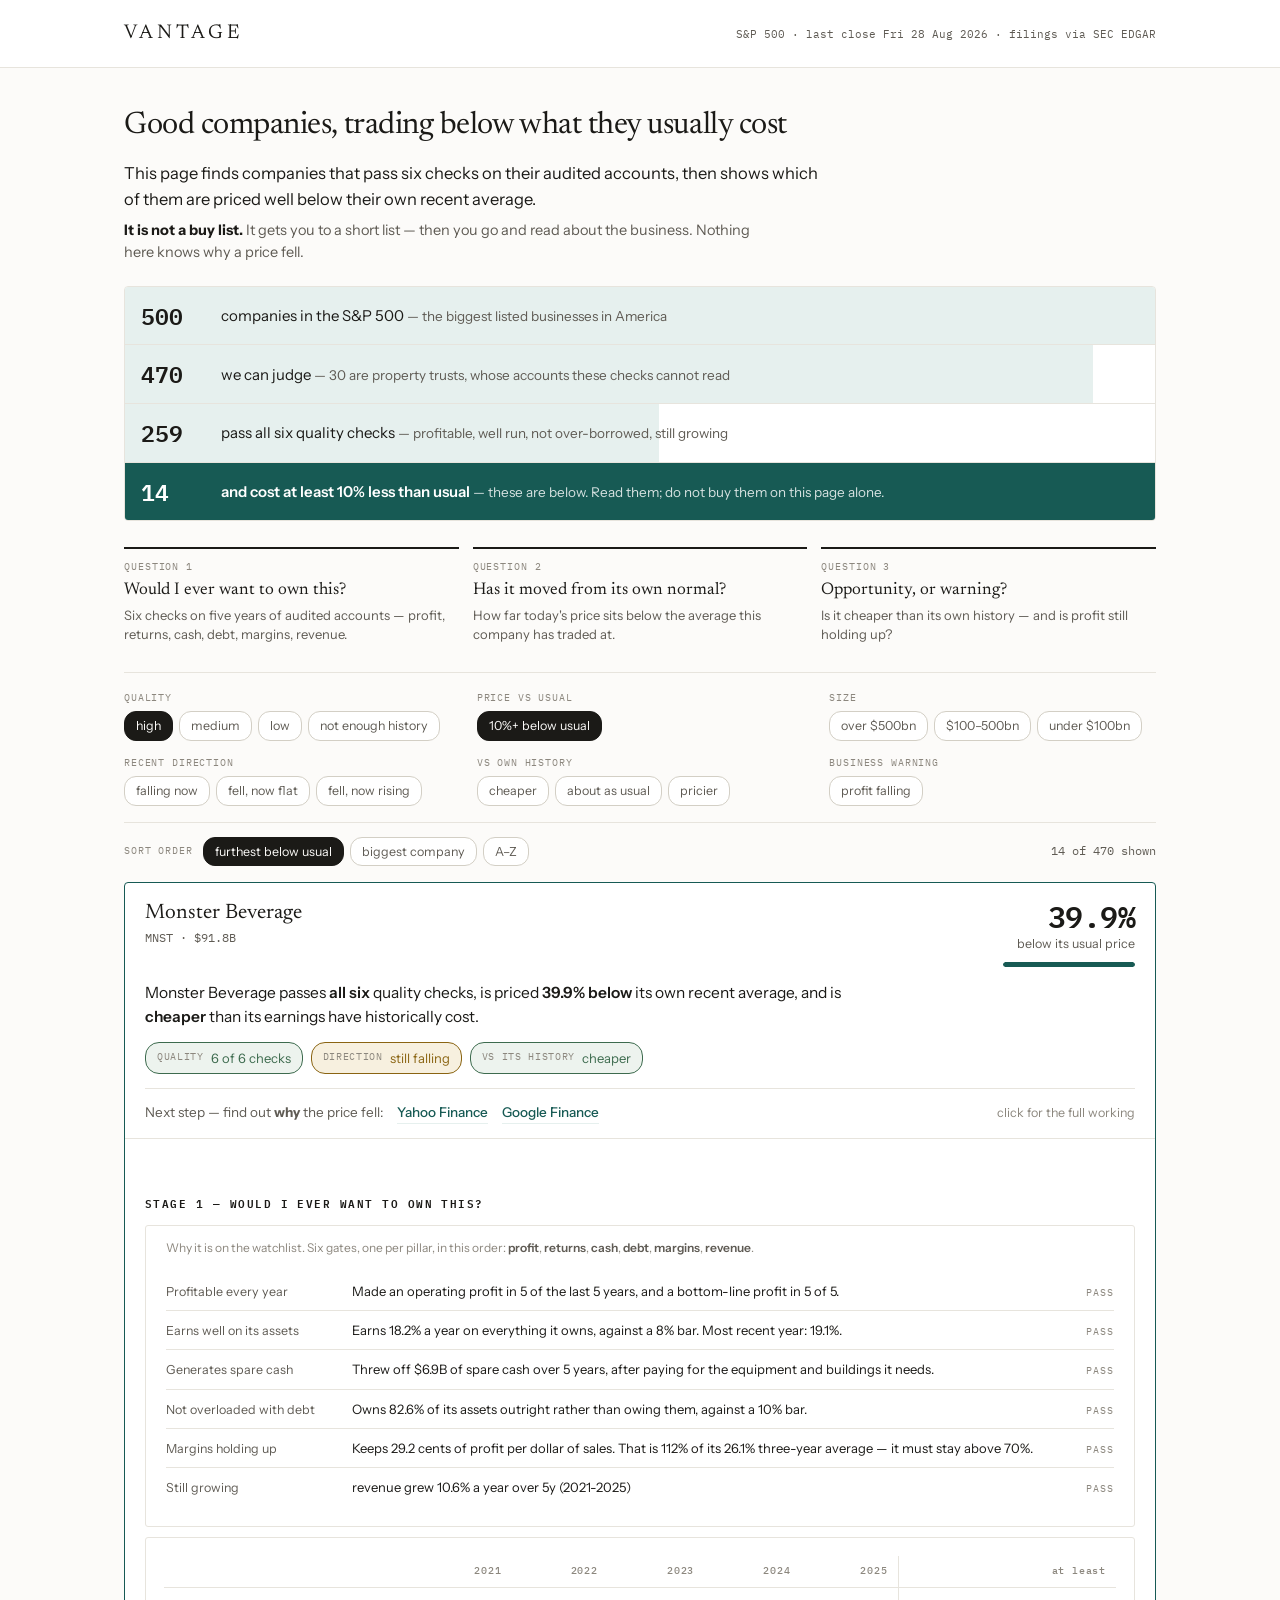
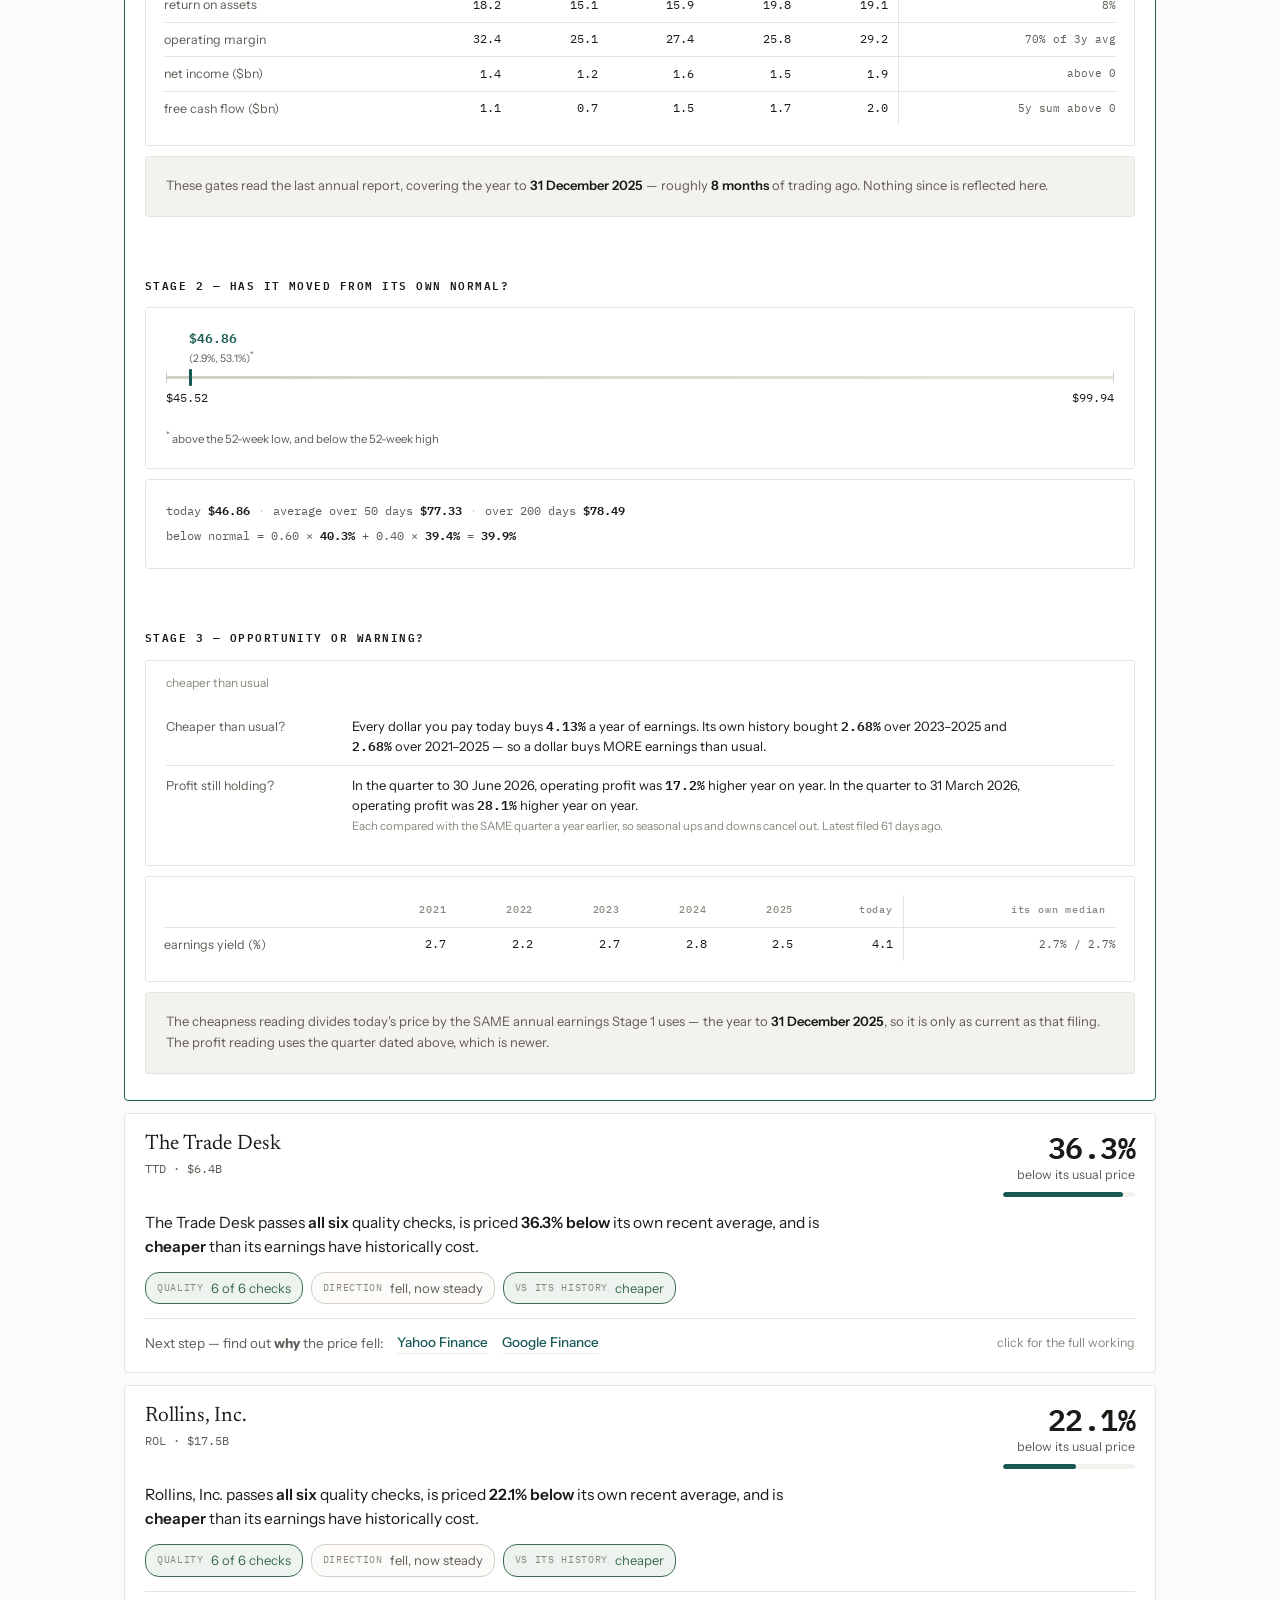
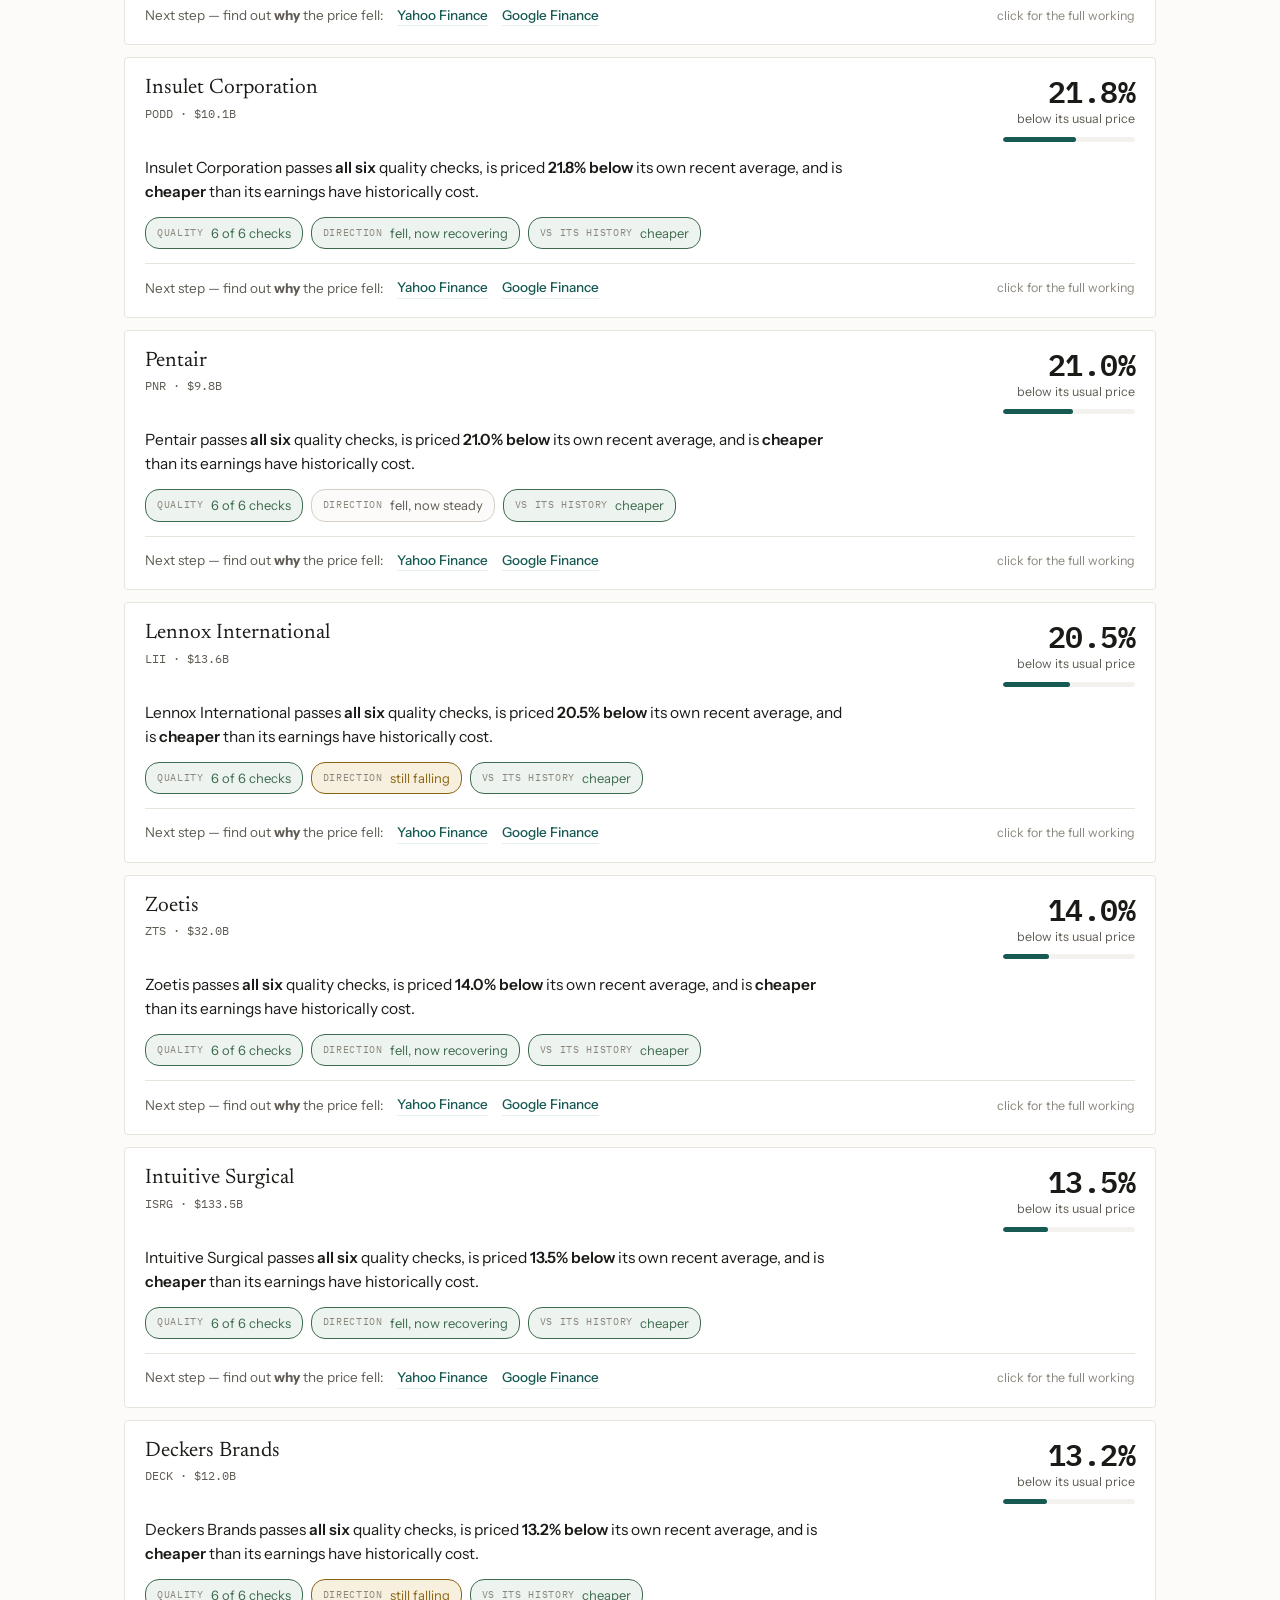
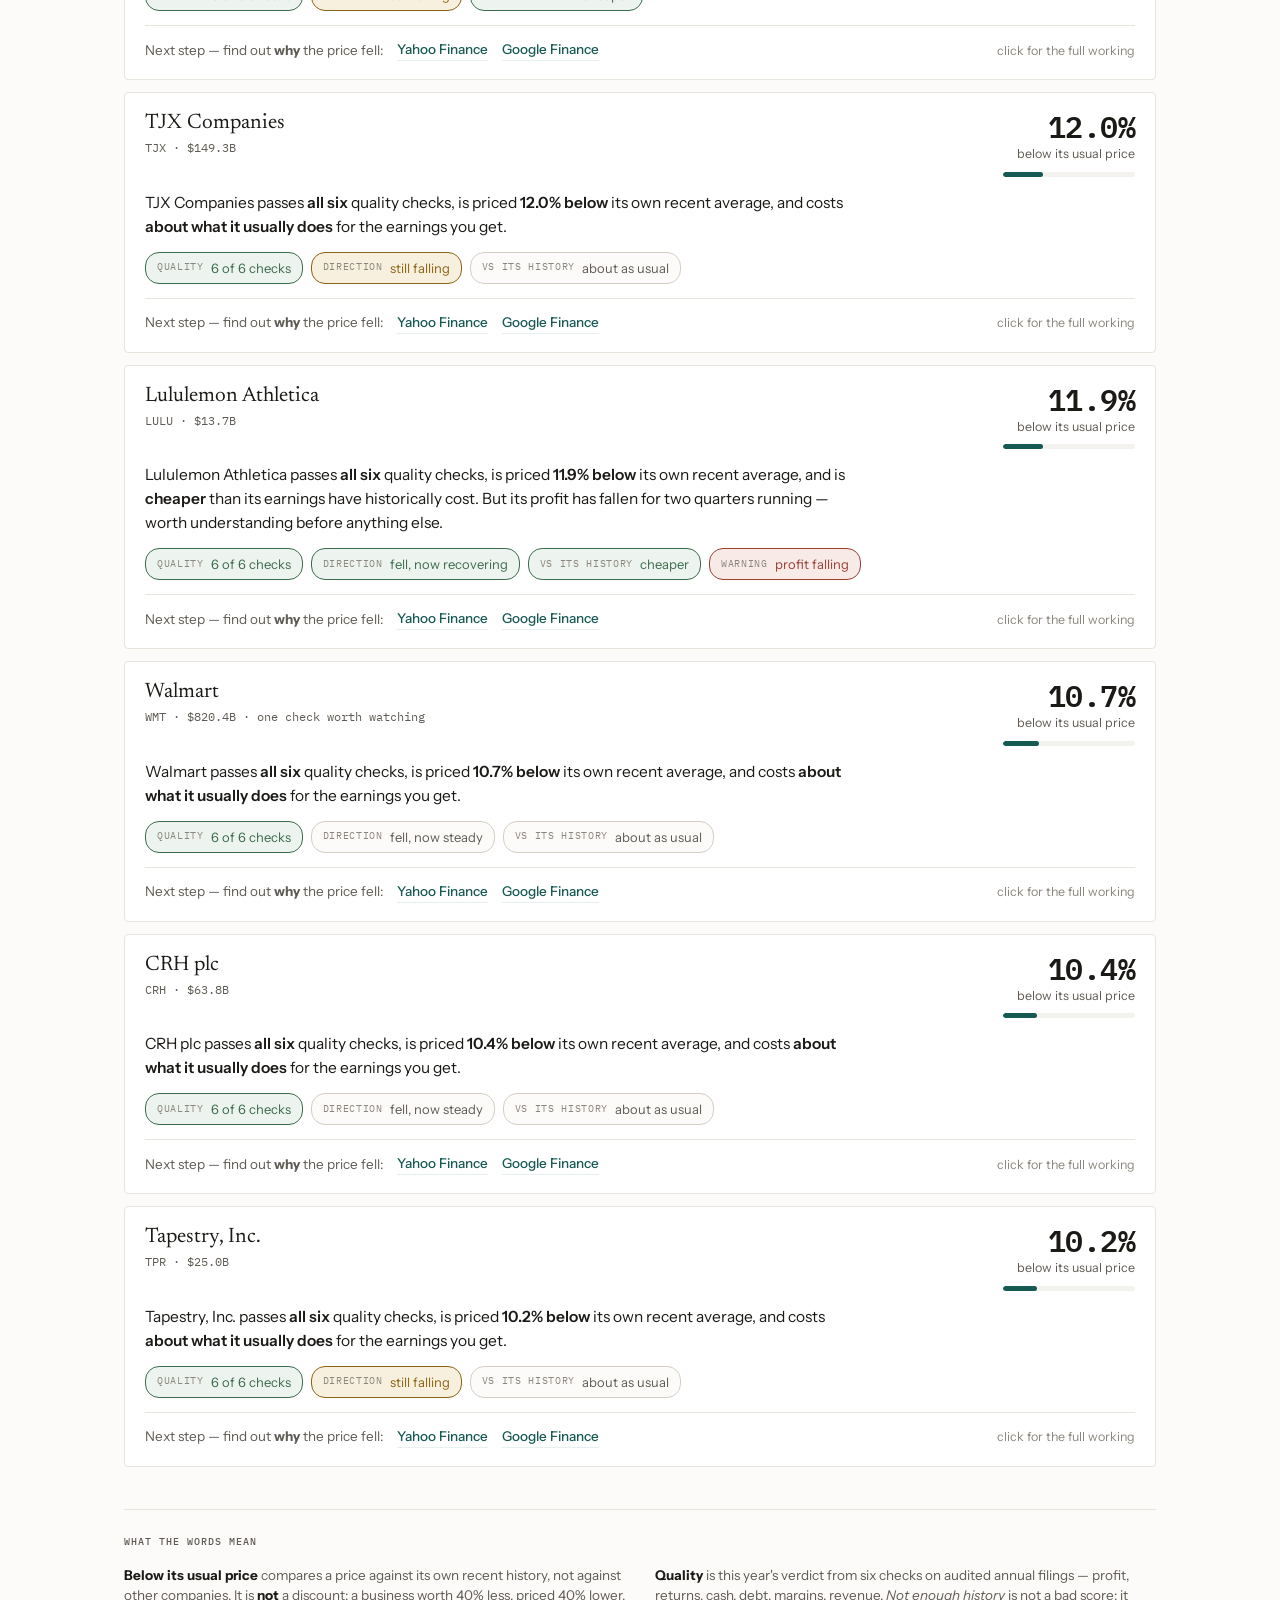
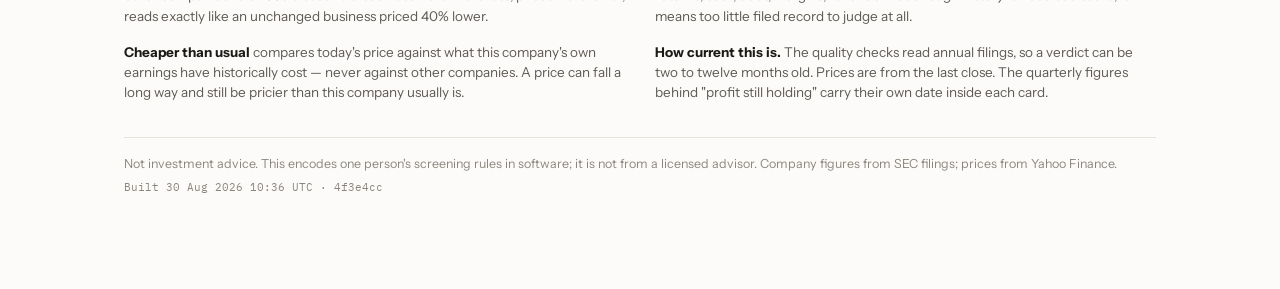
==== docs/simple/index.html @ c51a408e "Refresh scan (2026-08-30)" ====
<!doctype html>
<html lang="en">
<head>
<meta charset="utf-8">
<meta name="viewport" content="width=device-width, initial-scale=1">
<title>Vantage — good companies, below their usual price</title>
<meta name="description" content="S&P 500 companies that pass six checks on their audited accounts and are trading below their own recent average.">
<link rel="preconnect" href="https://fonts.googleapis.com">
<link rel="preconnect" href="https://fonts.gstatic.com" crossorigin>
<link rel="stylesheet" href="https://fonts.googleapis.com/css2?family=Newsreader:opsz,wght@6..72,300;6..72,400;6..72,500&family=Instrument+Sans:wght@400;500;600&family=IBM+Plex+Mono:wght@400;500;600&display=swap">
<style>
/* ------------------------------------------------------------------
   The SIMPLE page. Same data, same funnel, same expanded panel as
   docs/index.html — a different way in.

   Written for someone with savings and no trading background. Two rules
   separate it from the detailed page:

     1. One readable STATEMENT per company, not a row of nine cells.
     2. Colour appears only where the funnel already reaches a verdict —
        checks passed, direction, cheaper-than-usual, falling profit —
        and NEVER on a price move. §6 refuses to say whether a fall is
        good or bad, and colouring one would say it in CSS.

   Nothing is withheld. The five-year record, every gate and the 52-week
   scale are all one click away, from the same detail.js the detailed
   page uses.
   ------------------------------------------------------------------ */
:root{
  --ground:#FCFBF9; --surface:#FFFFFF; --raised:#F4F2EE;
  --ink:#1B1A17; --muted:#5F5B54; --faint:#8C877E;
  --rule:#E7E4DD; --rule-strong:#D3CFC5;
  --accent:#175A54; --accent-soft:#E6F0EE; --accent-ink:#0F413D;
  --good:#3D6B4E; --warn:#8A6412; --bad:#9B3F35;
  --good-bg:#EDF3EE; --warn-bg:#F7F0DF; --bad-bg:#F7EAE7;
  --serif:'Newsreader',Georgia,'Times New Roman',serif;
  --sans:'Instrument Sans',system-ui,-apple-system,sans-serif;
  --mono:'IBM Plex Mono',ui-monospace,SFMono-Regular,Menlo,monospace;
  color-scheme:light;
}
*{box-sizing:border-box}
body{background:var(--ground); color:var(--ink); font-family:var(--sans);
     font-size:16.5px; line-height:1.55; margin:0; padding:0 0 80px;
     -webkit-font-smoothing:antialiased}
.wrap{max-width:1080px; margin:0 auto; padding:0 24px}

.mast{border-bottom:1px solid var(--rule); background:var(--surface)}
.mast .wrap{display:flex; align-items:baseline; gap:20px; padding:18px 24px; flex-wrap:wrap}
.mark{font-family:var(--serif); font-size:20px; letter-spacing:.20em}
.mast .meta{margin-left:auto; font-family:var(--mono); font-size:11px; color:var(--muted)}

section{padding-top:34px}
h1{font-family:var(--serif); font-size:31px; font-weight:400; letter-spacing:-.015em;
   margin:0 0 10px; text-wrap:balance}
.lede{font-size:16.5px; max-width:64ch; margin:0 0 6px; line-height:1.6}
.sub{color:var(--muted); max-width:64ch; margin:0 0 22px; font-size:14.5px}
.sub strong{color:var(--ink)}

/* The funnel is read DOWNWARD, and each bar's fill is its share of 500 —
   an honest scale rather than a shape that narrows for effect. */
.f5{margin:22px 0 6px; border:1px solid var(--rule); border-radius:4px;
    background:var(--surface); overflow:hidden}
.f5row{display:flex; align-items:center; gap:14px; padding:11px 16px; position:relative}
.f5row + .f5row{border-top:1px solid var(--rule)}
.f5row .bar{position:absolute; inset:0 auto 0 0; background:var(--accent-soft); z-index:0}
.f5row:last-child .bar{background:var(--accent)}
.f5row > *{position:relative; z-index:1}
.f5n{font-family:var(--mono); font-size:23px; font-weight:600; min-width:66px;
     font-variant-numeric:tabular-nums}
.f5t{font-size:15px}
.f5t b{font-weight:600}
.f5row:last-child .f5n, .f5row:last-child .f5t{color:#fff}
.f5sub{color:var(--muted); font-size:13.5px}
.f5row:last-child .f5sub{color:rgba(255,255,255,.82)}

.qs{display:grid; grid-template-columns:repeat(3,1fr); gap:14px; margin:26px 0 8px}
.q{border-top:2px solid var(--ink); padding-top:10px}
.q .qn{font-family:var(--mono); font-size:10px; letter-spacing:.09em; color:var(--faint);
       text-transform:uppercase; display:block; margin-bottom:5px}
.q .qt{font-family:var(--serif); font-size:17px; line-height:1.3; margin:0 0 4px}
.q .qd{font-size:13px; color:var(--muted); line-height:1.45; margin:0}

/* Padding, not margin: the last row's margin would collapse out of the
   section and the gap below would not match the 18px above it. */
.filters{margin:28px 0 0; border-top:1px solid var(--rule); padding:18px 0 16px}
/* Side by side rather than a stack of full-width rows. Stacked, six
   filters ran 200px down the page before the first company; in three
   columns they occupy two rows and read as one set. */
.fgrid{display:grid; grid-template-columns:repeat(3,minmax(0,1fr)); gap:15px 26px}
.fgroup{min-width:0}
.fname{display:block; font-family:var(--mono); font-size:9.5px; letter-spacing:.09em;
       text-transform:uppercase; color:var(--faint); margin-bottom:6px}
.fchips{display:flex; gap:6px; flex-wrap:wrap}
/* Sorting is not filtering — it changes the order, never the membership —
   so it sits below the rule rather than inside the set. */
.fsort{display:flex; align-items:center; gap:6px; flex-wrap:wrap;
       margin-top:16px; padding-top:14px; border-top:1px solid var(--rule)}
.fsort .fname{margin:0 4px 0 0; flex:none}
.chip{font:inherit; font-size:12.5px; padding:4px 11px; border-radius:12px; cursor:pointer;
      border:1px solid var(--rule-strong); background:var(--surface); color:var(--muted)}
.chip:hover{border-color:var(--accent); color:var(--accent)}
.chip.on{background:var(--ink); border-color:var(--ink); color:var(--ground)}
.count{margin-left:auto; font-family:var(--mono); font-size:12px; color:var(--muted)}

/* NOT .card — detail.js uses that name for the boxes inside the expanded
   panel, and a bare .card here styled those as clickable company cards
   and bound the click handler to all 126 of them. */
.co-card{background:var(--surface); border:1px solid var(--rule); border-radius:4px;
      padding:18px 20px; margin-bottom:12px; cursor:pointer}
.co-card:hover{border-color:var(--rule-strong)}
.co-card.open{border-color:var(--accent)}
.chead{display:flex; align-items:flex-start; gap:16px; flex-wrap:wrap}
.cname{flex:1; min-width:190px}
.cname .h{font-family:var(--serif); font-size:21px; line-height:1.2}
.cname .s{font-family:var(--mono); font-size:12px; color:var(--muted); margin-top:3px}
.cbig{text-align:right; min-width:132px}
.cbig .v{font-family:var(--mono); font-size:30px; font-weight:600; line-height:1;
         letter-spacing:-.02em; font-variant-numeric:tabular-nums}
.cbig .l{font-size:12.5px; color:var(--muted); margin-top:3px}
.cbar{height:5px; background:var(--raised); border-radius:3px; margin-top:8px; overflow:hidden}
.cbar i{display:block; height:100%; background:var(--accent); border-radius:3px}
.csent{margin:14px 0 0; font-size:15.5px; line-height:1.55; max-width:70ch}
.csent b{font-weight:600}
.answers{display:flex; gap:8px; margin-top:13px; flex-wrap:wrap}
.ans{display:inline-flex; align-items:center; gap:7px; font-size:13px; padding:5px 11px;
     border-radius:14px; border:1px solid var(--rule-strong); color:var(--muted); background:var(--ground)}
.ans .k{font-family:var(--mono); font-size:9.5px; letter-spacing:.07em; text-transform:uppercase; color:var(--faint)}
.ans.ok{color:var(--good); border-color:var(--good); background:var(--good-bg)}
.ans.warnc{color:var(--warn); border-color:var(--warn); background:var(--warn-bg)}
.ans.badc{color:var(--bad); border-color:var(--bad); background:var(--bad-bg)}
.cnext{margin-top:14px; padding-top:13px; border-top:1px solid var(--rule);
       display:flex; align-items:center; gap:14px; flex-wrap:wrap; font-size:13.5px; color:var(--muted)}
.cnext a{color:var(--accent); font-weight:500; text-decoration:none;
         border-bottom:1px solid var(--accent-soft)}
.cnext a:hover{border-bottom-color:var(--accent)}
.cnext .hint{margin-left:auto; color:var(--faint); font-size:12.5px}
.cdetail{display:none; margin:14px -20px -18px; border-top:1px solid var(--rule)}
.co-card.open .cdetail{display:block}
/* detail.js emits .work with its own padding; the card supplies none */
.cdetail .work{padding:22px 20px 26px}

.quiet{background:var(--surface); border:1px solid var(--rule); border-radius:4px;
       padding:48px 30px; text-align:center}
.quiet .q1{font-family:var(--serif); font-weight:300; font-size:25px; margin-bottom:10px}
.quiet .q2{color:var(--muted); font-size:14px; max-width:48ch; margin:0 auto}

.htr{margin-top:42px; border-top:1px solid var(--rule); padding-top:24px}
.htr h2{font-family:var(--mono); font-size:10px; letter-spacing:.1em; text-transform:uppercase;
        color:var(--muted); font-weight:500; margin:0 0 16px}
.defs{display:grid; grid-template-columns:repeat(2,1fr); gap:16px 30px}
.def{font-size:13.5px; color:var(--muted); line-height:1.5; margin:0}
.def b{color:var(--ink)}
.foot{margin-top:34px; padding-top:16px; border-top:1px solid var(--rule);
      font-size:12.5px; color:var(--faint)}
.foot .stamp{font-family:var(--mono); font-size:11px; margin-top:6px; display:block}
@media (max-width:960px){ .fgrid{grid-template-columns:repeat(2,minmax(0,1fr))} }
@media (max-width:720px){
  .qs,.defs{grid-template-columns:1fr}
  .fgrid{grid-template-columns:1fr}
  .cbig{text-align:left; min-width:0}
}

/* Styles for the expanded panel, shared by BOTH pages and inlined at
   build time by scripts/build_site.py. Paired with site/detail.js:
   the markup
   and the look of the panel are one implementation, so the detailed page
   and the simple page cannot drift apart.

   `tr.detail > td` applies only to the table page; the simple page opens
   the same panel inside a card. Harmless to both — a selector that
   matches nothing costs nothing. */
.gate .d .asof{display:block; color:var(--faint); font-size:11.5px; margin-top:3px}

/* ---------- expanded working ---------- */
/* The detail cell must reset THREE things it inherits from tbody td:
   text-align (right, for numbers), white-space (nowrap, so table cells
   stay on one line) and the mono font. Without the nowrap reset none of
   the prose below can wrap, and long sentences run off the page. */
tr.detail > td{
  padding:0; text-align:left; white-space:normal;
  font-family:var(--sans); background:var(--raised);
  border-bottom:1px solid var(--rule);
}
.work{
  padding:26px 22px 30px;
  /* No width cap. Overflow is prevented at the source instead: the gate
     grid uses minmax(0,1fr) and .calc wraps, so long monospace lines can
     no longer push the table past the page the way they once did. */
}
/* Each part of the working sits in its own bordered card, so the eye can
   tell "why it qualifies" from "how the number was reached" without
   reading the headings. */
/* A stage groups several boxes under one question. The heading sits
   OUTSIDE the boxes so the question reads as a section, not a card. */
.stage{margin-bottom:26px}
.stage:last-of-type{margin-bottom:0}
.stage-h{
  font-family:var(--mono); font-size:10.5px; letter-spacing:.12em;
  text-transform:uppercase; color:var(--ink); font-weight:600;
  margin:0 0 10px;
}
.stage .card{margin-bottom:10px}
.stage .card:last-child{margin-bottom:0}

.card{
  background:var(--surface); border:1px solid var(--rule);
  border-radius:3px; padding:18px 20px 20px; margin-bottom:14px;
}
.card:last-child{margin-bottom:0}
.work h4{
  font-family:var(--mono); font-size:10.5px; letter-spacing:.14em;
  text-transform:uppercase; color:var(--ink); font-weight:600;
  margin:0 0 14px;
}

/* Names the five pillars in the order the gates appear, so the structure
   reads as deliberate rather than as five unrelated checks. */
.pillars{
  margin:-6px 0 15px; max-width:80ch;
  color:var(--faint); font-size:12px; line-height:1.6;
}
.pillars b{color:var(--muted); font-weight:600}

.gate{
  display:grid; grid-template-columns:minmax(120px,168px) minmax(0,1fr) 62px;
  gap:18px; align-items:baseline; padding:9px 0;
  border-bottom:1px solid var(--rule);
}
.gate>*{min-width:0}
.gate:last-of-type{border-bottom:0}
.gate .g{font-size:12.5px; color:var(--muted); line-height:1.45}
.gate .d{
  font-size:13px; color:var(--ink); line-height:1.55;
}
/* figures stay mono inside the sentences, so they still read as reported */
.gate .d b{font-family:var(--mono); font-weight:600}
.gate .v{
  font-family:var(--mono); font-size:9.5px; letter-spacing:.1em;
  text-transform:uppercase; color:var(--faint); text-align:right;
}
.gate.risk .d{color:var(--ink)}
.gate.risk .v{color:var(--accent); font-weight:600}

.calc{
  font-family:var(--mono); font-size:12px; line-height:2;
  color:var(--muted); overflow-wrap:anywhere;
}
.calc b{color:var(--ink); font-weight:600}
.calc .sep{color:var(--rule-strong); padding:0 8px}

.card.stale-card{background:var(--raised)}
.stale{font-size:13px; color:var(--muted); line-height:1.6; margin:0}
.stale b{color:var(--ink); font-weight:600}
.links{display:flex; gap:8px; margin-top:24px; flex-wrap:wrap}
.links a{
  font-family:var(--sans); font-size:12.5px; color:var(--ink);
  border:1px solid var(--rule-strong); border-radius:2px;
  padding:7px 13px; background:var(--surface);
}
.links a:hover{border-color:var(--accent); color:var(--accent); text-decoration:none}

/* ---------- 52-week scale ---------- */
/* Endpoints label BELOW the track, today's price ABOVE it. That vertical
   separation is not decoration: three of one day's sixteen names sat
   EXACTLY at their 52-week low, so the price marker lands on the endpoint
   marker regularly. Labels on the same side would collide constantly. */
.scale{position:relative; margin:6px 0 0; padding:44px 0 34px}
.track{
  position:relative; height:3px; border-radius:2px;
  background:linear-gradient(to right,var(--rule-strong),var(--rule));
}
.tick{position:absolute; top:-4px; width:1px; height:11px; background:var(--rule-strong)}
.tick.lo{left:0} .tick.hi{right:0}

.now{position:absolute; top:-7px; width:3px; height:17px; background:var(--accent); border-radius:1px}
.nowlab{
  position:absolute; bottom:calc(100% + 9px); white-space:nowrap;
  font-family:var(--mono); font-size:12.5px; font-weight:600; color:var(--accent);
}
/* Deliberately NOT red/green. These two numbers have no good or bad
   direction — the page never says whether a fall is one or the other,
   and colouring them would assert it. Kept quiet on purpose: they are
   context beneath the price, not a second headline. */
.nowlab small{
  display:block; font-family:var(--sans); font-size:10.5px; font-weight:400;
  color:var(--muted); margin-top:2px;
}
.nowlab sup{font-size:9px; vertical-align:super; line-height:0}
.footnote{
  margin:18px 0 0; font-size:11.5px; color:var(--muted); line-height:1.5;
}
.footnote sup{font-size:9px; vertical-align:super; line-height:0}
.endlab{
  position:absolute; top:calc(100% + 10px); font-family:var(--mono);
  font-size:12px; color:var(--ink); white-space:nowrap;
}
.endlab.lo{left:0} .endlab.hi{right:0; text-align:right}

/* ---------- five-year record ---------- */
/* Its own card rather than numbers crammed under each gate row: the gate
   rows are sentences and this is a grid, and mixing the two made both
   harder to read. Scrolls rather than wrapping — a year column that
   reflows stops being a series. */
.rec{overflow-x:auto; margin:0 -2px}
/* the question each group of rows answers */
.recq{
  margin:16px 0 6px; font-size:12px; color:var(--muted);
  letter-spacing:.01em;
}
.recq:first-of-type{margin-top:0}
table.rec-t{border-collapse:collapse; width:100%; min-width:430px}
table.rec-t th, table.rec-t td{
  font-family:var(--mono); font-size:12px; font-variant-numeric:tabular-nums;
  text-align:right; padding:7px 10px; white-space:nowrap;
}
table.rec-t thead th{
  font-size:10px; letter-spacing:.08em; color:var(--faint); font-weight:500;
  border-bottom:1px solid var(--rule); padding-bottom:9px;
}
table.rec-t th.lbl, table.rec-t td.lbl{
  text-align:left; font-family:var(--sans); font-size:12.5px;
  color:var(--muted); padding-left:0; white-space:normal;
}
table.rec-t td.bar{
  color:var(--muted); font-size:11px; padding-right:0;
  border-left:1px solid var(--rule);
}
table.rec-t thead th.bar{border-left:1px solid var(--rule)}
table.rec-t tbody tr+tr td{border-top:1px solid var(--rule)}


</style>
</head>
<body>

<div class="mast"><div class="wrap">
  <span class="mark">VANTAGE</span>
  <span class="meta">S&amp;P 500 · last close Fri 28 Aug 2026 · filings via SEC EDGAR</span>
</div></div>

<div class="wrap">
<section>
  <h1>Good companies, trading below what they usually cost</h1>
  <p class="lede">This page finds companies that pass six checks on their audited accounts, then
    shows which of them are priced well below their own recent average.</p>
  <p class="sub"><strong>It is not a buy list.</strong> It gets you to a short list — then you go
    and read about the business. Nothing here knows why a price fell.</p>

  <div class="f5">
    <div class="f5row"><span class="bar" style="width:100%"></span>
      <span class="f5n">500</span><span class="f5t">companies in the S&amp;P 500
        <span class="f5sub">— the biggest listed businesses in America</span></span></div>
    <div class="f5row"><span class="bar" style="width:94.0%"></span>
      <span class="f5n">470</span><span class="f5t">we can judge
        <span class="f5sub">— 30 are property trusts, whose accounts these checks cannot read</span></span></div>
    <div class="f5row"><span class="bar" style="width:51.8%"></span>
      <span class="f5n">259</span><span class="f5t">pass all six quality checks
        <span class="f5sub">— profitable, well run, not over-borrowed, still growing</span></span></div>
    <div class="f5row"><span class="bar" style="width:100%"></span>
      <span class="f5n">14</span><span class="f5t"><b>and cost at least 10% less than usual</b>
        <span class="f5sub">— these are below. Read them; do not buy them on this page alone.</span></span></div>
  </div>

  <div class="qs">
    <div class="q"><span class="qn">Question 1</span>
      <p class="qt">Would I ever want to own this?</p>
      <p class="qd">Six checks on five years of audited accounts — profit, returns, cash, debt,
        margins, revenue.</p></div>
    <div class="q"><span class="qn">Question 2</span>
      <p class="qt">Has it moved from its own normal?</p>
      <p class="qd">How far today's price sits below the average this company has traded at.</p></div>
    <div class="q"><span class="qn">Question 3</span>
      <p class="qt">Opportunity, or warning?</p>
      <p class="qd">Is it cheaper than its own history — and is profit still holding up?</p></div>
  </div>
</section>

<section class="filters">
  <div class="fgrid">
    <div class="fgroup"><span class="fname">Quality</span><div class="fchips">
      <button class="chip on" data-f="q" data-v="high">high</button>
      <button class="chip" data-f="q" data-v="medium">medium</button>
      <button class="chip" data-f="q" data-v="low">low</button>
      <button class="chip" data-f="q" data-v="uncertain">not enough history</button></div></div>
    <div class="fgroup"><span class="fname">Price vs usual</span><div class="fchips">
      <button class="chip on" id="barChip">10%+ below usual</button></div></div>
    <div class="fgroup"><span class="fname">Size</span><div class="fchips">
      <button class="chip" data-f="z" data-v="over $500bn">over $500bn</button>
      <button class="chip" data-f="z" data-v="$100-500bn">$100–500bn</button>
      <button class="chip" data-f="z" data-v="under $100bn">under $100bn</button></div></div>
    <div class="fgroup"><span class="fname">Recent direction</span><div class="fchips">
      <button class="chip" data-f="sh" data-v="falling now">falling now</button>
      <button class="chip" data-f="sh" data-v="fell, now flat">fell, now flat</button>
      <button class="chip" data-f="sh" data-v="fell, now rising">fell, now rising</button></div></div>
    <div class="fgroup"><span class="fname">Vs own history</span><div class="fchips">
      <button class="chip" data-f="s3" data-v="cheaper">cheaper</button>
      <button class="chip" data-f="s3" data-v="about as usual">about as usual</button>
      <button class="chip" data-f="s3" data-v="pricier">pricier</button></div></div>
    <div class="fgroup"><span class="fname">Business warning</span><div class="fchips">
      <button class="chip" data-f="s3" data-v="profit falling">profit falling</button></div></div>
  </div>
  <div class="fsort"><span class="fname">Sort order</span>
    <button class="chip on" data-s="b">furthest below usual</button>
    <button class="chip" data-s="c">biggest company</button>
    <button class="chip" data-s="n">A–Z</button>
    <span class="count" id="shown"></span></div>
</section>

<div id="cards"></div>

<section class="htr">
  <h2>What the words mean</h2>
  <div class="defs">
    <p class="def"><b>Below its usual price</b> compares a price against its own recent history,
      not against other companies. It is <b>not</b> a discount: a business worth 40% less, priced
      40% lower, reads exactly like an unchanged business priced 40% lower.</p>
    <p class="def"><b>Quality</b> is this year's verdict from six checks on audited annual filings
      — profit, returns, cash, debt, margins, revenue. <i>Not enough history</i> is not a bad
      score; it means too little filed record to judge at all.</p>
    <p class="def"><b>Cheaper than usual</b> compares today's price against what this company's own
      earnings have historically cost — never against other companies. A price can fall a long way
      and still be pricier than this company usually is.</p>
    <p class="def"><b>How current this is.</b> The quality checks read annual filings, so a verdict
      can be two to twelve months old. Prices are from the last close. The quarterly figures behind
      "profit still holding" carry their own date inside each card.</p>
  </div>
  <p class="foot">Not investment advice. This encodes one person's screening rules in software; it
    is not from a licensed advisor. Company figures from SEC filings; prices from Yahoo Finance.
    <span class="stamp">Built 30 Aug 2026 10:36 UTC · 4f3e4cc</span></p>
</section>
</div>

<script>
const BAR=10;
const ROWS=[{"t":"MNST","n":"Monster Beverage","s":"Consumer Staples","tier":"PASS","b":39.9,"m2":40.3,"m5":39.4,"p":46.86,"sh":"falling now","lo":45.52,"hi":99.94,"c":91.8,"fy":2025,"pe":"2025-12-31","y":"https://finance.yahoo.com/quote/MNST","g":"https://www.google.com/finance/quote/MNST:NASDAQ","ar":"","gt":[["1 Sustained profit","pass","profit negative 0/5y (allowed 0) \u00b7 net income positive 5/5"],["2 Return on capital","pass","return on assets median 18.2% vs 8% bar \u00b7 latest 19.1% (level)"],["3 Cumulative 5y FCF","pass","$+6.9B over 5y"],["4 Debt serviceable","pass","equity/assets 82.6% vs 10% bar (no interest tag)"],["5 Op margin durable","pass","latest 29.2% is 112% of 3y avg 26.1% (70% bar)"],["6 Revenue durability","pass","revenue grew 10.6% a year over 5y (2021-2025)"]],"sr":{"groups":[{"stage":1,"q":"Stage 1 \u2014 would I ever want to own this?","barhead":"at least","years":["2021","2022","2023","2024","2025"],"rows":[["return on assets",[18.2,15.1,15.9,19.8,19.1],"8%"],["operating margin",[32.4,25.1,27.4,25.8,29.2],"70% of 3y avg"],["net income ($bn)",[1.4,1.2,1.6,1.5,1.9],"above 0"],["free cash flow ($bn)",[1.1,0.7,1.5,1.7,2.0],"5y sum above 0"]]},{"stage":3,"q":"Stage 3 \u2014 is it cheaper than usual?","barhead":"its own median","years":["2021","2022","2023","2024","2025","today"],"rows":[["earnings yield (%)",[2.68,2.2,2.68,2.83,2.52,4.1],"2.7% / 2.7%"]]}]},"s3":{"l":"cheaper than usual","y":[4.13,2.68,2.68],"q":[28.1,17.2],"qe":"2026-06-30","qa":61,"qq":["2026-03-31","2026-06-30"],"yy":{"3":["2023","2025"],"5":["2021","2025"]}},"q":"high","z":"under $100bn"},{"t":"TTD","n":"The Trade Desk","s":"Communication Services","tier":"PASS","b":36.3,"m2":47.3,"m5":19.9,"p":13.57,"sh":"fell, now flat","lo":13.03,"hi":55.36,"c":6.4,"fy":2025,"pe":"2025-12-31","y":"https://finance.yahoo.com/quote/TTD","g":"https://www.google.com/finance/quote/TTD:NASDAQ","ar":"","gt":[["1 Sustained profit","pass","profit negative 0/5y (allowed 0) \u00b7 net income positive 5/5"],["2 Return on capital","pass","return on equity median 9.0% vs 10% bar \u00b7 latest 17.8% (improving)"],["3 Cumulative 5y FCF","pass","$+2.8B over 5y"],["4 Debt serviceable","pass","interest coverage 329.2x vs 2.5x bar \u00b7 operating income never fell more than 10% in a year"],["5 Op margin durable","pass","latest 20.3% is 175% of 3y avg 11.7% (70% bar)"],["6 Revenue durability","pass","revenue grew 24.7% a year over 5y (2021-2025)"]],"sr":{"groups":[{"stage":1,"q":"Stage 1 \u2014 would I ever want to own this?","barhead":"at least","years":["2021","2022","2023","2024","2025"],"rows":[["return on equity",[9.0,2.5,8.3,13.3,17.8],"10%"],["operating margin",[10.4,7.2,10.3,17.5,20.3],"70% of 3y avg"],["net income ($bn)",[0.1,0.1,0.2,0.4,0.4],"above 0"],["free cash flow ($bn)",[0.3,0.5,0.6,0.6,0.8],"5y sum above 0"],["interest coverage",[null,28.3,121.1,282.1,329.2],"4.0x"]]},{"stage":3,"q":"Stage 3 \u2014 is it cheaper than usual?","barhead":"its own median","years":["2021","2022","2023","2024","2025","today"],"rows":[["earnings yield (%)",[0.31,0.25,0.5,0.66,2.37,6.6],"0.7% / 0.5%"]]}]},"s3":{"l":"cheaper than usual","y":[6.63,0.66,0.5],"q":[22.4,-13.0],"qe":"2026-06-30","qa":61,"qq":["2026-03-31","2026-06-30"],"yy":{"3":["2023","2025"],"5":["2021","2025"]}},"q":"high","z":"under $100bn"},{"t":"APP","n":"AppLovin","s":"Communication Services","tier":"REJECTED","b":30.2,"m2":35.5,"m5":22.2,"p":317.76,"sh":"fell, now flat","lo":298.59,"hi":733.6,"c":106.7,"fy":2025,"pe":"2025-12-31","y":"https://finance.yahoo.com/quote/APP","g":"https://www.google.com/finance/quote/APP:NASDAQ","ar":"","gt":[["1 Sustained profit","fail","profit negative 1/5y (allowed 0) \u00b7 net income positive 4/5"],["2 Return on capital","pass","return on equity median 28.4% vs 10% bar \u00b7 latest 156.2% (level)"],["3 Cumulative 5y FCF","pass","$+4.1B over 5y"],["4 Debt serviceable","pass","interest coverage 20.7x vs 4.0x bar"],["5 Op margin durable","pass","latest 75.8% is 228% of 3y avg 33.2% (70% bar)"],["6 Revenue durability","pass","revenue grew 18.4% a year over 5y (2021-2025)"]],"sr":{"groups":[{"stage":1,"q":"Stage 1 \u2014 would I ever want to own this?","barhead":"at least","years":["2021","2022","2023","2024","2025"],"rows":[["return on equity",[1.7,-10.1,28.4,145.0,156.2],"10%"],["operating margin",[5.4,-1.7,41.9,59.3,75.8],"70% of 3y avg"],["net income ($bn)",[0.0,-0.2,0.4,1.6,3.3],"above 0"],["free cash flow ($bn)",[0.4,0.4,1.1,2.1,null],"5y sum above 0"],["interest coverage",[null,-0.3,2.7,6.2,20.7],"4.0x"]]},{"stage":3,"q":"Stage 3 \u2014 is it cheaper than usual?","barhead":"its own median","years":["2021","2022","2023","2024","2025","today"],"rows":[["earnings yield (%)",[0.1,-4.94,2.46,1.4,1.45,3.1],"1.4% / 1.4%"]]}]},"s3":{"l":"cheaper than usual","y":[3.07,1.45,1.4],"q":[71.4,56.0],"qe":"2026-06-30","qa":61,"qq":["2026-03-31","2026-06-30"],"yy":{"3":["2023","2025"],"5":["2021","2025"]}},"q":"low","z":"$100-500bn"},{"t":"APTV","n":"Aptiv","s":"Consumer Discretionary","tier":"REJECTED","b":25.9,"m2":32.0,"m5":16.7,"p":45.75,"sh":"fell, now flat","lo":45.44,"hi":88.67,"c":9.5,"fy":2025,"pe":"2025-12-31","y":"https://finance.yahoo.com/quote/APTV","g":"https://www.google.com/finance/quote/APTV:NYSE","ar":"5 Op margin durable|latest 5.8% is 72% of 3y avg 8.1% (70% bar)","gt":[["1 Sustained profit","pass","profit negative 0/5y (allowed 0) \u00b7 net income positive 5/5"],["2 Return on capital","fail","return on assets median 5.0% vs 8% bar \u00b7 latest 4.0% (level)"],["3 Cumulative 5y FCF","pass","$+5.2B over 5y"],["4 Debt serviceable","fail","interest coverage 3.3x vs 4.0x bar"],["5 Op margin durable","near-pass","latest 5.8% is 72% of 3y avg 8.1% (70% bar)"],["6 Revenue durability","pass","revenue grew 5.3% a year over 4y (2022-2025)"]],"sr":{"groups":[{"stage":1,"q":"Stage 1 \u2014 would I ever want to own this?","barhead":"at least","years":["2021","2022","2023","2024","2025"],"rows":[["return on assets",[5.2,4.6,5.0,6.2,4.0],"8%"],["operating margin",[null,7.2,7.8,9.3,5.8],"70% of 3y avg"],["net income ($bn)",[0.6,0.6,2.9,1.8,0.2],"above 0"],["free cash flow ($bn)",[0.6,0.4,1.0,1.6,1.5],"5y sum above 0"],["interest coverage",[7.9,5.8,5.5,5.5,3.3],"4.0x"]]},{"stage":3,"q":"Stage 3 \u2014 is it cheaper than usual?","barhead":"its own median","years":["2021","2022","2023","2024","2025","today"],"rows":[["earnings yield (%)",[1.18,2.1,11.58,11.51,0.99,1.6],"11.5% / 2.1%"]]}]},"s3":{"l":"pricier than usual","y":[1.64,11.51,2.1],"q":[-15.6,12.9],"qe":"2026-06-30","qa":61,"qq":["2026-03-31","2026-06-30"],"yy":{"3":["2023","2025"],"5":["2021","2025"]}},"q":"low","z":"under $100bn"},{"t":"ROL","n":"Rollins, Inc.","s":"Industrials","tier":"PASS","b":22.1,"m2":30.6,"m5":9.5,"p":36.38,"sh":"fell, now flat","lo":35.94,"hi":64.86,"c":17.5,"fy":2025,"pe":"2025-12-31","y":"https://finance.yahoo.com/quote/ROL","g":"https://www.google.com/finance/quote/ROL:NYSE","ar":"","gt":[["1 Sustained profit","pass","profit negative 0/5y (allowed 0) \u00b7 net income positive 5/5"],["2 Return on capital","pass","return on assets median 18.3% vs 8% bar \u00b7 latest 18.3% (level)"],["3 Cumulative 5y FCF","pass","$+2.5B over 5y"],["4 Debt serviceable","pass","interest coverage 25.4x vs 2.5x bar \u00b7 operating income never fell more than 10% in a year"],["5 Op margin durable","pass","latest 19.3% is 102% of 3y avg 18.9% (70% bar)"],["6 Revenue durability","pass","revenue grew 11.6% a year over 5y (2021-2025)"]],"sr":{"groups":[{"stage":1,"q":"Stage 1 \u2014 would I ever want to own this?","barhead":"at least","years":["2021","2022","2023","2024","2025"],"rows":[["return on assets",[17.5,18.4,17.8,18.4,18.3],"8%"],["operating margin",[18.5,18.3,19.0,19.4,19.3],"70% of 3y avg"],["net income ($bn)",[0.4,0.4,0.4,0.5,0.5],"above 0"],["free cash flow ($bn)",[0.4,0.4,0.5,0.6,0.7],"5y sum above 0"],["interest coverage",[null,187.0,30.6,23.7,25.4],"4.0x"]]},{"stage":3,"q":"Stage 3 \u2014 is it cheaper than usual?","barhead":"its own median","years":["2021","2022","2023","2024","2025","today"],"rows":[["earnings yield (%)",[2.24,2.16,2.11,2.12,1.84,3.0],"2.1% / 2.1%"]]}]},"s3":{"l":"cheaper than usual","y":[3.0,2.11,2.12],"q":[2.0,1.5],"qe":"2026-06-30","qa":61,"qq":["2026-03-31","2026-06-30"],"yy":{"3":["2023","2025"],"5":["2021","2025"]}},"q":"high","z":"under $100bn"},{"t":"PODD","n":"Insulet Corporation","s":"Health Care","tier":"PASS","b":21.8,"m2":32.4,"m5":5.8,"p":145.13,"sh":"fell, now rising","lo":133.26,"hi":352.82,"c":10.1,"fy":2025,"pe":"2025-12-31","y":"https://finance.yahoo.com/quote/PODD","g":"https://www.google.com/finance/quote/PODD:NASDAQ","ar":"","gt":[["1 Sustained profit","pass","profit negative 0/5y (allowed 0) \u00b7 net income positive 5/5"],["2 Return on capital","pass","return on assets median 6.7% vs 8% bar \u00b7 latest 11.7% (improving)"],["3 Cumulative 5y FCF","pass","$+0.6B over 5y"],["4 Debt serviceable","pass","interest coverage 8.0x vs 4.0x bar"],["5 Op margin durable","pass","latest 17.5% is 171% of 3y avg 10.3% (70% bar)"],["6 Revenue durability","pass","revenue grew 25.3% a year over 5y (2021-2025)"]],"sr":{"groups":[{"stage":1,"q":"Stage 1 \u2014 would I ever want to own this?","barhead":"at least","years":["2021","2022","2023","2024","2025"],"rows":[["return on assets",[4.9,1.3,6.7,7.9,11.7],"8%"],["operating margin",[11.5,2.9,13.0,14.9,17.5],"70% of 3y avg"],["net income ($bn)",[0.0,0.0,0.2,0.4,0.2],"above 0"],["free cash flow ($bn)",[-0.2,-0.0,0.1,0.3,0.4],"5y sum above 0"],["interest coverage",[null,1.0,6.1,7.2,8.0],"4.0x"]]},{"stage":3,"q":"Stage 3 \u2014 is it cheaper than usual?","barhead":"its own median","years":["2021","2022","2023","2024","2025","today"],"rows":[["earnings yield (%)",[0.09,0.02,1.35,2.21,1.22,2.4],"1.4% / 1.2%"]]}]},"s3":{"l":"cheaper than usual","y":[2.4,1.35,1.22],"q":[37.5,7.1],"qe":"2026-06-30","qa":61,"qq":["2026-03-31","2026-06-30"],"yy":{"3":["2023","2025"],"5":["2021","2025"]}},"q":"high","z":"under $100bn"},{"t":"PNR","n":"Pentair","s":"Industrials","tier":"PASS","b":21.0,"m2":28.5,"m5":9.7,"p":61.67,"sh":"fell, now flat","lo":61.21,"hi":111.23,"c":9.8,"fy":2025,"pe":"2025-12-31","y":"https://finance.yahoo.com/quote/PNR","g":"https://www.google.com/finance/quote/PNR:NYSE","ar":"","gt":[["1 Sustained profit","pass","profit negative 0/5y (allowed 0) \u00b7 net income positive 5/5"],["2 Return on capital","pass","return on assets median 9.9% vs 8% bar \u00b7 latest 9.9% (level)"],["3 Cumulative 5y FCF","pass","$+2.8B over 5y"],["4 Debt serviceable","pass","equity/assets 56.3% vs 10% bar (no interest tag)"],["5 Op margin durable","pass","latest 20.5% is 118% of 3y avg 17.4% (70% bar)"],["6 Revenue durability","pass","revenue grew 2.6% a year over 5y (2021-2025)"]],"sr":{"groups":[{"stage":1,"q":"Stage 1 \u2014 would I ever want to own this?","barhead":"at least","years":["2021","2022","2023","2024","2025"],"rows":[["return on assets",[10.6,7.3,8.9,9.9,9.9],"8%"],["operating margin",[16.9,14.4,18.0,19.7,20.5],"70% of 3y avg"],["net income ($bn)",[0.6,0.5,0.6,0.6,0.7],"above 0"],["free cash flow ($bn)",[0.6,0.3,0.5,0.7,0.7],"5y sum above 0"]]},{"stage":3,"q":"Stage 3 \u2014 is it cheaper than usual?","barhead":"its own median","years":["2021","2022","2023","2024","2025","today"],"rows":[["earnings yield (%)",[4.81,6.76,5.32,3.79,3.84,6.4],"3.8% / 4.8%"]]}]},"s3":{"l":"cheaper than usual","y":[6.42,3.84,4.81],"q":[28.8,3.4],"qe":"2026-03-31","qa":152,"qq":["2025-09-30","2026-03-31"],"yy":{"3":["2023","2025"],"5":["2021","2025"]}},"q":"high","z":"under $100bn"},{"t":"LII","n":"Lennox International","s":"Industrials","tier":"PASS","b":20.5,"m2":21.1,"m5":19.5,"p":393.39,"sh":"falling now","lo":389.06,"hi":574.42,"c":13.6,"fy":2025,"pe":"2025-12-31","y":"https://finance.yahoo.com/quote/LII","g":"https://www.google.com/finance/quote/LII:NYSE","ar":"","gt":[["1 Sustained profit","pass","profit negative 0/5y (allowed 0) \u00b7 net income positive 5/5"],["2 Return on capital","pass","return on assets median 21.3% vs 8% bar \u00b7 latest 20.2% (level)"],["3 Cumulative 5y FCF","pass","$+2.5B over 5y"],["4 Debt serviceable","pass","interest coverage 25.5x vs 2.5x bar \u00b7 operating income never fell more than 10% in a year"],["5 Op margin durable","pass","latest 20.0% is 122% of 3y avg 16.4% (70% bar)"],["6 Revenue durability","pass","revenue grew 5.5% a year over 5y (2021-2025)"]],"sr":{"groups":[{"stage":1,"q":"Stage 1 \u2014 would I ever want to own this?","barhead":"at least","years":["2021","2022","2023","2024","2025"],"rows":[["return on assets",[21.5,20.2,21.3,22.7,20.2],"8%"],["operating margin",[14.1,13.9,15.9,19.5,20.0],"70% of 3y avg"],["net income ($bn)",[0.5,0.5,0.6,0.8,0.8],"above 0"],["free cash flow ($bn)",[0.4,0.2,0.5,0.8,0.6],"5y sum above 0"],["interest coverage",[23.6,17.0,15.3,26.9,25.5],"4.0x"]]},{"stage":3,"q":"Stage 3 \u2014 is it cheaper than usual?","barhead":"its own median","years":["2021","2022","2023","2024","2025","today"],"rows":[["earnings yield (%)",[4.03,6.02,3.79,3.77,4.72,5.8],"3.8% / 4.0%"]]}]},"s3":{"l":"cheaper than usual","y":[5.79,3.79,4.03],"q":[8.4,-2.7],"qe":"2026-03-31","qa":152,"qq":["2025-09-30","2026-03-31"],"yy":{"3":["2023","2025"],"5":["2021","2025"]}},"q":"high","z":"under $100bn"},{"t":"NRG","n":"NRG Energy","s":"Utilities","tier":"REJECTED","b":20.5,"m2":24.5,"m5":14.5,"p":111.12,"sh":"fell, now flat","lo":111.12,"hi":182.82,"c":23.4,"fy":2025,"pe":"2025-12-31","y":"https://finance.yahoo.com/quote/NRG","g":"https://www.google.com/finance/quote/NRG:NYSE","ar":"","gt":[["1 Sustained profit","pass","profit negative 0/5y (allowed 0) \u00b7 net income positive 4/5"],["2 Return on capital","pass","return on equity median 45.4% vs 8% bar \u00b7 latest 51.4% (level)"],["3 Cumulative 5y FCF","fail","operating cash flow positive 4/5y (utility track: capex excluded)"],["4 Debt serviceable","fail","interest coverage 2.5x vs 4.0x bar"],["5 Op margin durable","pass","latest 6.1% is 111% of 3y avg 5.5% (70% bar)"],["6 Revenue durability","pass","revenue grew 3.2% a year over 5y (2021-2025)"]],"sr":{"groups":[{"stage":1,"q":"Stage 1 \u2014 would I ever want to own this?","barhead":"at least","years":["2021","2022","2023","2024","2025"],"rows":[["return on equity",[60.8,31.9,-7.0,45.4,51.4],"10%"],["operating margin",[12.5,6.4,1.4,8.7,6.1],"70% of 3y avg"],["net income ($bn)",[2.2,1.2,-0.2,1.1,0.9],"above 0"],["free cash flow ($bn)",[0.2,-0.0,-0.8,1.8,0.8],"5y sum above 0"],["interest coverage",[null,4.8,0.6,3.7,2.5],"4.0x"]]},{"stage":3,"q":"Stage 3 \u2014 is it cheaper than usual?","barhead":"its own median","years":["2021","2022","2023","2024","2025","today"],"rows":[["earnings yield (%)",[23.45,17.74,-2.27,5.66,2.54,3.6],"2.5% / 5.7%"]]}]},"s3":{"l":"priced about as usual, profit falling","y":[3.61,2.54,5.66],"q":[-100.0,-71.1],"qe":"2026-03-31","qa":152,"qq":["2025-06-30","2026-03-31"],"yy":{"3":["2023","2025"],"5":["2021","2025"]}},"q":"low","z":"under $100bn"},{"t":"BLDR","n":"Builders FirstSource","s":"Industrials","tier":"REJECTED","b":19.2,"m2":25.7,"m5":9.6,"p":67.72,"sh":"fell, now flat","lo":66.01,"hi":149.21,"c":7.3,"fy":2025,"pe":"2025-12-31","y":"https://finance.yahoo.com/quote/BLDR","g":"https://www.google.com/finance/quote/BLDR:NYSE","ar":"","gt":[["1 Sustained profit","pass","profit negative 0/5y (allowed 0) \u00b7 net income positive 5/5"],["2 Return on capital","pass","return on assets median 16.4% vs 8% bar \u00b7 latest 5.5% (level)"],["3 Cumulative 5y FCF","pass","$+9.0B over 5y"],["4 Debt serviceable","pass","equity/assets 38.7% vs 10% bar (no interest tag)"],["5 Op margin durable","fail","latest 5.2% is 40% of 3y avg 13.0% (70% bar)"],["6 Revenue durability","fail","shrinking -6.5% a year \u00b7 latest revenue is 81% of its own 3y average (100% bar)"]],"sr":{"groups":[{"stage":1,"q":"Stage 1 \u2014 would I ever want to own this?","barhead":"at least","years":["2021","2022","2023","2024","2025"],"rows":[["return on assets",[17.6,28.1,16.4,11.9,5.5],"8%"],["operating margin",[12.0,16.6,12.7,9.7,5.2],"70% of 3y avg"],["net income ($bn)",[1.7,2.7,1.5,1.1,0.4],"above 0"],["free cash flow ($bn)",[1.5,3.3,1.8,1.5,0.9],"5y sum above 0"],["revenue ($bn)",[19.9,22.7,17.1,16.4,15.2],"own 3y avg"]]},{"stage":3,"q":"Stage 3 \u2014 is it cheaper than usual?","barhead":"its own median","years":["2021","2022","2023","2024","2025","today"],"rows":[["earnings yield (%)",[9.89,25.92,7.15,6.34,3.78,5.7],"6.3% / 7.2%"]]}]},"s3":{"l":"pricier than usual, profit falling","y":[5.74,6.34,7.15],"q":[-91.0,-58.7],"qe":"2026-06-30","qa":61,"qq":["2026-03-31","2026-06-30"],"yy":{"3":["2023","2025"],"5":["2021","2025"]}},"q":"low","z":"under $100bn"},{"t":"BSX","n":"Boston Scientific","s":"Health Care","tier":"REJECTED","b":18.5,"m2":31.3,"m5":-0.6,"p":46.84,"sh":"fell, now rising","lo":42.63,"hi":108.14,"c":67.9,"fy":2025,"pe":"2025-12-31","y":"https://finance.yahoo.com/quote/BSX","g":"https://www.google.com/finance/quote/BSX:NYSE","ar":"","gt":[["1 Sustained profit","pass","profit negative 0/5y (allowed 0) \u00b7 net income positive 5/5"],["2 Return on capital","fail","return on assets median 5.2% vs 8% bar \u00b7 latest 6.5% (level)"],["3 Cumulative 5y FCF","pass","$+10.3B over 5y"],["4 Debt serviceable","pass","interest coverage 10.4x vs 2.5x bar \u00b7 operating income never fell more than 10% in a year"],["5 Op margin durable","pass","latest 18.0% is 120% of 3y avg 15.0% (70% bar)"],["6 Revenue durability","pass","revenue grew 14.0% a year over 5y (2021-2025)"]],"sr":{"groups":[{"stage":1,"q":"Stage 1 \u2014 would I ever want to own this?","barhead":"at least","years":["2021","2022","2023","2024","2025"],"rows":[["return on assets",[2.9,4.0,5.3,5.2,6.5],"8%"],["operating margin",[10.1,13.0,16.5,15.5,18.0],"70% of 3y avg"],["net income ($bn)",[1.0,0.7,1.6,1.8,2.9],"above 0"],["free cash flow ($bn)",[1.3,0.9,1.8,2.6,3.7],"5y sum above 0"],["interest coverage",[3.5,3.5,8.8,8.5,10.4],"4.0x"]]},{"stage":3,"q":"Stage 3 \u2014 is it cheaper than usual?","barhead":"its own median","years":["2021","2022","2023","2024","2025","today"],"rows":[["earnings yield (%)",[1.62,0.97,1.85,1.4,2.03,4.1],"1.9% / 1.6%"]]}]},"s3":{"l":"cheaper than usual","y":[4.14,1.85,1.62],"q":[19.5,43.8],"qe":"2026-06-30","qa":61,"qq":["2026-03-31","2026-06-30"],"yy":{"3":["2023","2025"],"5":["2021","2025"]}},"q":"low","z":"under $100bn"},{"t":"NKE","n":"Nike, Inc.","s":"Consumer Discretionary","tier":"BORDERLINE","b":16.1,"m2":23.2,"m5":5.5,"p":39.6,"sh":"fell, now flat","lo":38.44,"hi":75.84,"c":58.7,"fy":2026,"pe":"2026-05-31","y":"https://finance.yahoo.com/quote/NKE","g":"https://www.google.com/finance/quote/NKE:NYSE","ar":"5 Op margin durable|latest 8.4% is 75% of 3y avg 11.2% (70% bar)","gt":[["1 Sustained profit","pass","profit negative 0/5y (allowed 0) \u00b7 net income positive 5/5"],["2 Return on capital","pass","return on assets median 13.0% vs 8% bar \u00b7 latest 8.0% (level)"],["3 Cumulative 5y FCF","pass","$+21.4B over 5y"],["4 Debt serviceable","pass","equity/assets 38.7% vs 10% bar (no interest tag)"],["5 Op margin durable","near-pass","latest 8.4% is 75% of 3y avg 11.2% (70% bar)"],["6 Revenue durability","near-fail","shrinking -0.2% a year \u00b7 latest revenue is 93% of its own 3y average (100% bar)"]],"sr":{"groups":[{"stage":1,"q":"Stage 1 \u2014 would I ever want to own this?","barhead":"at least","years":["2022","2023","2024","2025","2026"],"rows":[["return on assets",[13.0,13.1,13.9,8.4,8.0],"8%"],["operating margin",[14.2,12.1,13.0,8.4,8.4],"70% of 3y avg"],["net income ($bn)",[6.0,5.1,5.7,3.2,3.1],"above 0"],["free cash flow ($bn)",[4.4,4.9,6.6,3.3,2.2],"5y sum above 0"],["revenue ($bn)",[46.7,51.2,51.4,46.3,46.4],"own 3y avg"]]},{"stage":3,"q":"Stage 3 \u2014 is it cheaper than usual?","barhead":"its own median","years":["2022","2023","2024","2025","2026","today"],"rows":[["earnings yield (%)",[3.41,3.28,4.13,3.69,4.58,5.3],"4.1% / 3.7%"]]}]},"s3":{"l":"cheaper than usual, profit falling","y":[5.3,4.13,3.69],"q":[-29.4,-23.0],"qe":"2026-02-28","qa":183,"qq":["2025-11-30","2026-02-28"],"yy":{"3":["2024","2026"],"5":["2022","2026"]}},"q":"medium","z":"under $100bn"},{"t":"NCLH","n":"Norwegian Cruise Line Holdings","s":"Consumer Discretionary","tier":"REJECTED","b":15.2,"m2":16.4,"m5":13.5,"p":16.65,"sh":"falling now","lo":14.79,"hi":26.94,"c":7.6,"fy":2025,"pe":"2025-12-31","y":"https://finance.yahoo.com/quote/NCLH","g":"https://www.google.com/finance/quote/NCLH:NYSE","ar":"","gt":[["1 Sustained profit","fail","profit negative 2/5y (allowed 0) \u00b7 net income positive 3/5"],["2 Return on capital","fail","return on assets median 3.8% vs 8% bar \u00b7 latest 5.5% (level)"],["3 Cumulative 5y FCF","fail","$-5.9B over 5y"],["4 Debt serviceable","near-fail","equity/assets 9.8% vs 10% bar (no interest tag)"],["5 Op margin durable","fail","latest 15.9% is 0% of 3y avg -1.9% (70% bar)"],["6 Revenue durability","pass","revenue grew 97.3% a year over 5y (2021-2025)"]],"sr":{"groups":[{"stage":1,"q":"Stage 1 \u2014 would I ever want to own this?","barhead":"at least","years":["2021","2022","2023","2024","2025"],"rows":[["return on assets",[-10.8,-6.6,3.8,5.8,5.5],"8%"],["operating margin",[-393.9,-32.0,10.9,15.5,15.9],"70% of 3y avg"],["net income ($bn)",[-4.5,-2.3,0.2,0.9,0.4],"above 0"],["free cash flow ($bn)",[-3.2,-1.6,-0.7,0.8,-1.2],"5y sum above 0"]]},{"stage":3,"q":"Stage 3 \u2014 is it cheaper than usual?","barhead":"its own median","years":["2021","2022","2023","2024","2025","today"],"rows":[["earnings yield (%)",[-59.45,-44.2,1.95,7.35,4.12,5.5],"4.1% / 1.9%"]]}]},"s3":{"l":"cheaper than usual","y":[5.53,4.12,1.95],"q":[15.9,-14.3],"qe":"2026-06-30","qa":61,"qq":["2026-03-31","2026-06-30"],"yy":{"3":["2023","2025"],"5":["2021","2025"]}},"q":"low","z":"under $100bn"},{"t":"GNRC","n":"Generac","s":"Industrials","tier":"BORDERLINE","b":14.5,"m2":11.5,"m5":18.9,"p":183.8,"sh":"falling now","lo":136.37,"hi":295.54,"c":10.8,"fy":2025,"pe":"2025-12-31","y":"https://finance.yahoo.com/quote/GNRC","g":"https://www.google.com/finance/quote/GNRC:NYSE","ar":"4 Debt serviceable|interest coverage 4.1x vs 4.0x bar","gt":[["1 Sustained profit","pass","profit negative 0/5y (allowed 0) \u00b7 net income positive 5/5"],["2 Return on capital","near-pass","return on assets median 8.3% vs 8% bar \u00b7 latest 4.1% (level)"],["3 Cumulative 5y FCF","pass","$+1.5B over 5y"],["4 Debt serviceable","near-pass","interest coverage 4.1x vs 4.0x bar"],["5 Op margin durable","near-fail","latest 6.9% is 60% of 3y avg 11.5% (70% bar)"],["6 Revenue durability","pass","revenue grew 3.0% a year over 5y (2021-2025)"]],"sr":{"groups":[{"stage":1,"q":"Stage 1 \u2014 would I ever want to own this?","barhead":"at least","years":["2021","2022","2023","2024","2025"],"rows":[["return on assets",[11.7,8.7,6.0,8.3,4.1],"8%"],["operating margin",[19.3,12.4,9.6,12.5,6.9],"70% of 3y avg"],["net income ($bn)",[0.6,0.4,0.2,0.3,0.2],"above 0"],["free cash flow ($bn)",[0.3,-0.0,0.4,0.6,0.3],"5y sum above 0"],["interest coverage",[21.9,10.3,4.0,6.0,4.1],"4.0x"]]},{"stage":3,"q":"Stage 3 \u2014 is it cheaper than usual?","barhead":"its own median","years":["2021","2022","2023","2024","2025","today"],"rows":[["earnings yield (%)",[2.36,5.38,2.53,3.48,1.97,1.5],"2.5% / 2.5%"]]}]},"s3":{"l":"pricier than usual","y":[1.46,2.53,2.53],"q":[40.2,88.2],"qe":"2026-06-30","qa":61,"qq":["2026-03-31","2026-06-30"],"yy":{"3":["2023","2025"],"5":["2021","2025"]}},"q":"medium","z":"under $100bn"},{"t":"ZTS","n":"Zoetis","s":"Health Care","tier":"PASS","b":14.0,"m2":25.0,"m5":-2.5,"p":77.34,"sh":"fell, now rising","lo":71.36,"hi":153.45,"c":32.0,"fy":2025,"pe":"2025-12-31","y":"https://finance.yahoo.com/quote/ZTS","g":"https://www.google.com/finance/quote/ZTS:NYSE","ar":"","gt":[["1 Sustained profit","pass","profit negative 0/5y (allowed 0) \u00b7 net income positive 5/5"],["2 Return on capital","pass","return on assets median 16.2% vs 8% bar \u00b7 latest 17.2% (level)"],["3 Cumulative 5y FCF","pass","$+9.3B over 5y"],["4 Debt serviceable","pass","interest coverage 15.1x vs 2.5x bar \u00b7 operating income never fell more than 10% in a year"],["5 Op margin durable","pass","latest 35.5% is 105% of 3y avg 33.7% (70% bar)"],["6 Revenue durability","pass","revenue grew 5.0% a year over 5y (2021-2025)"]],"sr":{"groups":[{"stage":1,"q":"Stage 1 \u2014 would I ever want to own this?","barhead":"at least","years":["2021","2022","2023","2024","2025"],"rows":[["return on assets",[14.1,14.1,16.2,17.4,17.2],"8%"],["operating margin",[32.0,32.9,34.4,33.8,35.5],"70% of 3y avg"],["net income ($bn)",[2.0,2.1,2.3,2.5,2.7],"above 0"],["free cash flow ($bn)",[1.7,1.3,1.6,2.3,2.3],"5y sum above 0"],["interest coverage",[11.1,12.0,12.3,13.9,15.1],"4.0x"]]},{"stage":3,"q":"Stage 3 \u2014 is it cheaper than usual?","barhead":"its own median","years":["2021","2022","2023","2024","2025","today"],"rows":[["earnings yield (%)",[1.85,3.21,2.67,3.46,4.86,7.8],"3.5% / 3.2%"]]}]},"s3":{"l":"cheaper than usual","y":[7.78,3.46,3.21],"q":[-1.9,-5.0],"qe":"2026-06-30","qa":61,"qq":["2026-03-31","2026-06-30"],"yy":{"3":["2023","2025"],"5":["2021","2025"]}},"q":"high","z":"under $100bn"},{"t":"ECHO","n":"EchoStar","s":"Communication Services","tier":"REJECTED","b":13.9,"m2":19.0,"m5":6.2,"p":86.84,"sh":"fell, now flat","lo":56.95,"hi":141.8,"c":25.2,"fy":2025,"pe":"2025-12-31","y":"https://finance.yahoo.com/quote/ECHO","g":"https://www.google.com/finance/quote/ECHO:NASDAQ","ar":"","gt":[["1 Sustained profit",null,"insufficient history"],["2 Return on capital",null,"insufficient history"],["3 Cumulative 5y FCF","pass","$+1.6B over 5y"],["4 Debt serviceable","pass","equity/assets 13.4% vs 10% bar (no interest tag)"],["5 Op margin durable","fail","latest -118.1% is -4204% of 3y avg 2.8% (70% bar)"],["6 Revenue durability","near-fail","shrinking -6.7% a year \u00b7 latest revenue is 87% of its own 3y average (100% bar)"]],"sr":{"groups":[{"stage":1,"q":"Stage 1 \u2014 would I ever want to own this?","barhead":"at least","years":["2018","2019","2023","2024","2025"],"rows":[["return on equity",[-1.0,-1.7,-8.6,-0.6,-251.4],"10%"],["operating margin",[2.1,3.9,-1.6,-1.9,-118.1],"70% of 3y avg"],["net income ($bn)",[-0.0,-0.1,-1.7,-0.1,-14.5],"above 0"],["free cash flow ($bn)",[0.2,0.2,-0.7,-0.3,-1.1],"5y sum above 0"],["revenue ($bn)",[1.8,1.9,17.0,15.8,15.0],"own 3y avg"]]},{"stage":3,"q":"Stage 3 \u2014 is it cheaper than usual?","barhead":"its own median","years":["2021","2022","2023","2024","2025","today"],"rows":[["earnings yield (%)",[30.13,48.26,-37.9,-1.92,-46.38,-58.0],"-37.9% / -1.9%"]]}]},"s3":{"l":"pricier than usual, profit falling","y":[-58.05,-37.9,-1.92],"q":[-104.3,-125.9],"qe":"2024-06-30","qa":791,"qq":["2024-03-31","2024-06-30"],"yy":{"3":["2023","2025"],"5":["2021","2025"]}},"q":"low","z":"under $100bn"},{"t":"ISRG","n":"Intuitive Surgical","s":"Health Care","tier":"PASS","b":13.5,"m2":20.5,"m5":3.0,"p":372.6,"sh":"fell, now rising","lo":332.02,"hi":592.85,"c":133.5,"fy":2025,"pe":"2025-12-31","y":"https://finance.yahoo.com/quote/ISRG","g":"https://www.google.com/finance/quote/ISRG:NASDAQ","ar":"","gt":[["1 Sustained profit","pass","profit negative 0/5y (allowed 0) \u00b7 net income positive 5/5"],["2 Return on capital","pass","return on assets median 9.9% vs 8% bar \u00b7 latest 11.4% (level)"],["3 Cumulative 5y FCF","pass","$+7.3B over 5y"],["4 Debt serviceable","pass","equity/assets 87.1% vs 10% bar (no interest tag)"],["5 Op margin durable","pass","latest 29.3% is 112% of 3y avg 26.1% (70% bar)"],["6 Revenue durability","pass","revenue grew 15.2% a year over 5y (2021-2025)"]],"sr":{"groups":[{"stage":1,"q":"Stage 1 \u2014 would I ever want to own this?","barhead":"at least","years":["2021","2022","2023","2024","2025"],"rows":[["return on assets",[10.6,9.6,9.0,9.9,11.4],"8%"],["operating margin",[31.9,25.3,24.8,28.1,29.3],"70% of 3y avg"],["net income ($bn)",[1.7,1.3,1.8,2.3,2.9],"above 0"],["free cash flow ($bn)",[1.7,1.0,0.7,1.3,2.5],"5y sum above 0"]]},{"stage":3,"q":"Stage 3 \u2014 is it cheaper than usual?","barhead":"its own median","years":["2021","2022","2023","2024","2025","today"],"rows":[["earnings yield (%)",[1.3,1.38,1.49,1.23,1.39,2.1],"1.4% / 1.4%"]]}]},"s3":{"l":"cheaper than usual","y":[2.11,1.39,1.38],"q":[48.0,30.7],"qe":"2026-06-30","qa":61,"qq":["2026-03-31","2026-06-30"],"yy":{"3":["2023","2025"],"5":["2021","2025"]}},"q":"high","z":"$100-500bn"},{"t":"DECK","n":"Deckers Brands","s":"Consumer Discretionary","tier":"PASS","b":13.2,"m2":14.4,"m5":11.5,"p":87.76,"sh":"falling now","lo":79.54,"hi":123.91,"c":12.0,"fy":2026,"pe":"2026-03-31","y":"https://finance.yahoo.com/quote/DECK","g":"https://www.google.com/finance/quote/DECK:NYSE","ar":"","gt":[["1 Sustained profit","pass","profit negative 0/5y (allowed 0) \u00b7 net income positive 5/5"],["2 Return on capital","pass","return on assets median 23.4% vs 8% bar \u00b7 latest 27.1% (level)"],["3 Cumulative 5y FCF","pass","$+3.6B over 5y"],["4 Debt serviceable","pass","interest coverage 499.2x vs 2.5x bar \u00b7 operating income never fell more than 10% in a year"],["5 Op margin durable","pass","latest 23.1% is 109% of 3y avg 21.1% (70% bar)"],["6 Revenue durability","pass","revenue grew 14.8% a year over 5y (2022-2026)"]],"sr":{"groups":[{"stage":1,"q":"Stage 1 \u2014 would I ever want to own this?","barhead":"at least","years":["2022","2023","2024","2025","2026"],"rows":[["return on assets",[19.1,20.2,23.4,26.1,27.1],"8%"],["operating margin",[17.9,18.0,21.6,23.6,23.1],"70% of 3y avg"],["net income ($bn)",[0.5,0.5,0.8,1.0,1.0],"above 0"],["free cash flow ($bn)",[0.1,0.5,0.9,1.0,1.1],"5y sum above 0"],["interest coverage",[null,189.6,361.7,335.3,499.2],"4.0x"]]},{"stage":3,"q":"Stage 3 \u2014 is it cheaper than usual?","barhead":"its own median","years":["2022","2023","2024","2025","2026","today"],"rows":[["earnings yield (%)",[35.64,4.31,3.1,5.66,7.01,8.0],"5.7% / 5.7%"]]}]},"s3":{"l":"cheaper than usual","y":[8.0,5.66,5.66],"q":[8.3,-6.0],"qe":"2026-06-30","qa":61,"qq":["2025-12-31","2026-06-30"],"yy":{"3":["2024","2026"],"5":["2022","2026"]}},"q":"high","z":"under $100bn"},{"t":"LHX","n":"L3Harris","s":"Industrials","tier":"REJECTED","b":12.9,"m2":16.2,"m5":7.9,"p":262.82,"sh":"fell, now flat","lo":261.98,"hi":375.64,"c":48.9,"fy":2025,"pe":"2026-01-02","y":"https://finance.yahoo.com/quote/LHX","g":"https://www.google.com/finance/quote/LHX:NYSE","ar":"","gt":[["1 Sustained profit","pass","profit negative 0/5y (allowed 0) \u00b7 net income positive 5/5"],["2 Return on capital","fail","return on assets median 3.6% vs 8% bar \u00b7 latest 4.0% (level)"],["3 Cumulative 5y FCF","pass","$+10.7B over 5y"],["4 Debt serviceable","pass","equity/assets 47.7% vs 10% bar (no interest tag)"],["5 Op margin durable","pass","latest 9.0% is 105% of 3y avg 8.6% (70% bar)"],["6 Revenue durability","pass","revenue grew 13.5% a year over 5y (2020-2025)"]],"sr":{"groups":[{"stage":1,"q":"Stage 1 \u2014 would I ever want to own this?","barhead":"at least","years":["2021","2022","2023","2025","2026"],"rows":[["return on assets",[4.8,2.7,2.7,3.6,4.0],"8%"],["operating margin",[11.8,6.6,7.3,9.0,null],"70% of 3y avg"],["net income ($bn)",[1.8,1.1,1.2,1.5,1.6],"above 0"],["free cash flow ($bn)",[2.3,1.9,1.6,2.2,2.7],"5y sum above 0"]]},{"stage":3,"q":"Stage 3 \u2014 is it cheaper than usual?","barhead":"its own median","years":["2021","2022","2023","2025","2026","today"],"rows":[["earnings yield (%)",[4.67,2.83,3.2,3.85,2.82,3.2],"3.2% / 3.2%"]]}]},"s3":{"l":"cheaper than usual","y":[3.25,3.2,3.2],"q":[24.2,14.5],"qe":"2026-07-03","qa":58,"qq":["2026-04-03","2026-07-03"],"yy":{"3":["2023","2026"],"5":["2021","2026"]}},"q":"low","z":"under $100bn"},{"t":"CHRW","n":"C.H. Robinson","s":"Industrials","tier":"REJECTED","b":12.5,"m2":12.6,"m5":12.4,"p":150.39,"sh":"falling now","lo":123.05,"hi":209.42,"c":17.6,"fy":2025,"pe":"2025-12-31","y":"https://finance.yahoo.com/quote/CHRW","g":"https://www.google.com/finance/quote/CHRW:NASDAQ","ar":"","gt":[["1 Sustained profit","pass","profit negative 0/5y (allowed 0) \u00b7 net income positive 5/5"],["2 Return on capital","pass","return on assets median 12.2% vs 8% bar \u00b7 latest 12.4% (level)"],["3 Cumulative 5y FCF","pass","$+3.7B over 5y"],["4 Debt serviceable","pass","equity/assets 36.5% vs 10% bar (no interest tag)"],["5 Op margin durable","pass","latest 4.9% is 124% of 3y avg 3.9% (70% bar)"],["6 Revenue durability","fail","shrinking -8.4% a year \u00b7 latest revenue is 81% of its own 3y average (100% bar)"]],"sr":{"groups":[{"stage":1,"q":"Stage 1 \u2014 would I ever want to own this?","barhead":"at least","years":["2021","2022","2023","2024","2025"],"rows":[["return on assets",[12.2,16.8,7.8,10.0,12.4],"8%"],["operating margin",[4.7,5.1,2.9,3.8,4.9],"70% of 3y avg"],["net income ($bn)",[0.8,0.9,0.3,0.5,0.6],"above 0"],["free cash flow ($bn)",[0.1,1.6,0.7,0.5,0.9],"5y sum above 0"],["revenue ($bn)",[23.1,24.7,17.6,17.7,16.2],"own 3y avg"]]},{"stage":3,"q":"Stage 3 \u2014 is it cheaper than usual?","barhead":"its own median","years":["2021","2022","2023","2024","2025","today"],"rows":[["earnings yield (%)",[6.5,8.78,3.33,3.84,3.03,3.2],"3.3% / 3.8%"]]}]},"s3":{"l":"pricier than usual","y":[3.21,3.33,3.84],"q":[-0.7,18.4],"qe":"2026-06-30","qa":61,"qq":["2026-03-31","2026-06-30"],"yy":{"3":["2023","2025"],"5":["2021","2025"]}},"q":"low","z":"under $100bn"},{"t":"RDDT","n":"Reddit","s":"Communication Services","tier":"CANNOT ASSESS","b":12.0,"m2":12.9,"m5":10.7,"p":153.0,"sh":"falling now","lo":121.84,"hi":270.71,"c":29.4,"fy":2025,"pe":"2025-12-31","y":"https://finance.yahoo.com/quote/RDDT","g":"https://www.google.com/finance/quote/RDDT:NYSE","ar":"","gt":[["1 Sustained profit",null,"insufficient history"],["2 Return on capital",null,"insufficient history"],["3 Cumulative 5y FCF","pass","$+0.7B over 4y"],["4 Debt serviceable",null,"no interest or equity tag"],["5 Op margin durable",null,"no revenue tag match"],["6 Revenue durability","pass","revenue grew 48.9% a year over 4y (2022-2025)"]],"sr":{"groups":[{"stage":1,"q":"Stage 1 \u2014 would I ever want to own this?","barhead":"at least","years":["2022","2023","2024","2025"],"rows":[["return on equity",[41.8,22.0,-22.7,18.1],"10%"],["operating margin",[-25.8,-17.4,-43.1,20.1],"70% of 3y avg"],["net income ($bn)",[-0.2,-0.1,-0.5,0.5],"above 0"],["free cash flow ($bn)",[-0.1,-0.1,0.2,0.7],"5y sum above 0"]]},{"stage":3,"q":"Stage 3 \u2014 is it cheaper than usual?","barhead":"its own median","years":["2024","2025"],"rows":[["earnings yield (%)",[-2.04,1.14],"\u2014"]]}]},"s3":{"l":"profit holding up","y":null,"q":[4586.4,242.2],"qe":"2026-06-30","qa":61,"qq":["2026-03-31","2026-06-30"],"yy":{"3":["2024","2025"],"5":["2024","2025"]}},"q":"uncertain","z":"under $100bn"},{"t":"TJX","n":"TJX Companies","s":"Consumer Discretionary","tier":"PASS","b":12.0,"m2":12.3,"m5":11.5,"p":135.12,"sh":"falling now","lo":134.22,"hi":167.88,"c":149.3,"fy":2026,"pe":"2026-01-31","y":"https://finance.yahoo.com/quote/TJX","g":"https://www.google.com/finance/quote/TJX:NYSE","ar":"","gt":[["1 Sustained profit","pass","profit negative 0/5y (allowed 0) \u00b7 net income positive 5/5"],["2 Return on capital","pass","return on assets median 15.8% vs 8% bar \u00b7 latest 16.1% (level)"],["3 Cumulative 5y FCF","pass","$+18.1B over 5y"],["4 Debt serviceable","pass","interest coverage 92.4x vs 2.5x bar \u00b7 operating income never fell more than 10% in a year"],["5 Op margin durable","pass","latest 12.1% is 114% of 3y avg 10.6% (70% bar)"],["6 Revenue durability","pass","revenue grew 5.6% a year over 5y (2022-2026)"]],"sr":{"groups":[{"stage":1,"q":"Stage 1 \u2014 would I ever want to own this?","barhead":"at least","years":["2022","2023","2024","2025","2026"],"rows":[["return on assets",[12.2,12.9,15.8,16.1,16.1],"8%"],["operating margin",[9.1,9.3,11.0,11.5,12.1],"70% of 3y avg"],["net income ($bn)",[3.3,3.5,4.5,4.9,5.5],"above 0"],["free cash flow ($bn)",[2.0,2.6,4.3,4.2,4.9],"5y sum above 0"],["interest coverage",[35.8,50.9,72.8,83.1,92.4],"4.0x"]]},{"stage":3,"q":"Stage 3 \u2014 is it cheaper than usual?","barhead":"its own median","years":["2022","2023","2024","2025","2026","today"],"rows":[["earnings yield (%)",[4.05,3.82,4.1,3.49,3.28,3.6],"3.5% / 3.8%"]]}]},"s3":{"l":"priced about as usual","y":[3.6,3.49,3.82],"q":[27.9,22.5],"qe":"2026-08-01","qa":29,"qq":["2026-05-02","2026-08-01"],"yy":{"3":["2024","2026"],"5":["2022","2026"]}},"q":"high","z":"$100-500bn"},{"t":"LULU","n":"Lululemon Athletica","s":"Consumer Discretionary","tier":"PASS","b":11.9,"m2":21.6,"m5":-2.5,"p":120.81,"sh":"fell, now rising","lo":105.43,"hi":215.88,"c":13.7,"fy":2025,"pe":"2026-02-01","y":"https://finance.yahoo.com/quote/LULU","g":"https://www.google.com/finance/quote/LULU:NASDAQ","ar":"","gt":[["1 Sustained profit","pass","profit negative 0/5y (allowed 0) \u00b7 net income positive 5/5"],["2 Return on capital","pass","return on assets median 21.3% vs 8% bar \u00b7 latest 20.7% (level)"],["3 Cumulative 5y FCF","pass","$+5.5B over 5y"],["4 Debt serviceable","pass","equity/assets 58.7% vs 10% bar (no interest tag)"],["5 Op margin durable","pass","latest 19.9% is 96% of 3y avg 20.7% (70% bar)"],["6 Revenue durability","pass","revenue grew 15.4% a year over 5y (2022-2026)"]],"sr":{"groups":[{"stage":1,"q":"Stage 1 \u2014 would I ever want to own this?","barhead":"at least","years":["2022","2023","2024","2025","2026"],"rows":[["return on assets",[21.3,18.7,23.8,26.0,20.7],"8%"],["operating margin",[21.3,16.4,22.2,23.7,19.9],"70% of 3y avg"],["net income ($bn)",[1.0,0.9,1.6,1.8,1.6],"above 0"],["free cash flow ($bn)",[1.0,0.3,1.6,1.6,0.9],"5y sum above 0"]]},{"stage":3,"q":"Stage 3 \u2014 is it cheaper than usual?","barhead":"its own median","years":["2022","2023","2024","2025","2026","today"],"rows":[["earnings yield (%)",[2.37,2.15,2.55,3.53,7.6,11.0],"3.5% / 2.6%"]]}]},"s3":{"l":"cheaper than usual, profit falling","y":[10.98,3.53,2.55],"q":[-11.2,-36.9],"qe":"2026-05-03","qa":119,"qq":["2025-11-02","2026-05-03"],"yy":{"3":["2024","2026"],"5":["2022","2026"]}},"q":"high","z":"under $100bn"},{"t":"VST","n":"Vistra Corp.","s":"Utilities","tier":"REJECTED","b":11.9,"m2":13.4,"m5":9.7,"p":137.09,"sh":"falling now","lo":134.52,"hi":217.02,"c":46.0,"fy":2025,"pe":"2025-12-31","y":"https://finance.yahoo.com/quote/VST","g":"https://www.google.com/finance/quote/VST:NYSE","ar":"","gt":[["1 Sustained profit","fail","profit negative 2/5y (allowed 0) \u00b7 net income positive 3/5"],["2 Return on capital","pass","return on equity median 18.5% vs 8% bar \u00b7 latest 18.5% (level)"],["3 Cumulative 5y FCF","fail","operating cash flow positive 4/5y (utility track: capex excluded)"],["4 Debt serviceable","fail","interest coverage 1.6x vs 4.0x bar"],["5 Op margin durable","pass","latest 10.8% is 83% of 3y avg 13.1% (70% bar)"],["6 Revenue durability","pass","shrinking -0.2% a year \u00b7 latest revenue is 119% of its own 3y average (100% bar)"]],"sr":{"groups":[{"stage":1,"q":"Stage 1 \u2014 would I ever want to own this?","barhead":"at least","years":["2021","2022","2023","2024","2025"],"rows":[["return on equity",[-15.4,-25.0,28.1,47.7,18.5],"10%"],["operating margin",[-8.6,-7.5,19.3,27.6,10.8],"70% of 3y avg"],["net income ($bn)",[-1.3,-1.2,1.5,2.7,0.9],"above 0"],["free cash flow ($bn)",[-1.2,-0.8,3.8,2.5,1.3],"5y sum above 0"],["interest coverage",[null,-3.2,3.6,4.5,1.6],"4.0x"],["revenue ($bn)",[17.7,15.6,13.8,14.8,17.6],"own 3y avg"]]},{"stage":3,"q":"Stage 3 \u2014 is it cheaper than usual?","barhead":"its own median","years":["2021","2022","2023","2024","2025","today"],"rows":[["earnings yield (%)",[-12.76,-14.72,9.47,5.12,1.36,1.6],"5.1% / 1.4%"]]}]},"s3":{"l":"priced about as usual","y":[1.59,5.12,1.36],"q":[-59.9,7.4],"qe":"2026-06-30","qa":61,"qq":["2025-09-30","2026-06-30"],"yy":{"3":["2023","2025"],"5":["2021","2025"]}},"q":"low","z":"under $100bn"},{"t":"LVS","n":"Las Vegas Sands","s":"Consumer Discretionary","tier":"REJECTED","b":11.1,"m2":16.8,"m5":2.6,"p":45.04,"sh":"fell, now rising","lo":44.24,"hi":68.29,"c":29.2,"fy":2025,"pe":"2025-12-31","y":"https://finance.yahoo.com/quote/LVS","g":"https://www.google.com/finance/quote/LVS:NYSE","ar":"2 Return on capital|return on assets median 8.4% vs 8% bar \u00b7 latest 10.2% (level)","gt":[["1 Sustained profit","fail","profit negative 2/5y (allowed 0) \u00b7 net income positive 4/5"],["2 Return on capital","near-pass","return on assets median 8.4% vs 8% bar \u00b7 latest 10.2% (level)"],["3 Cumulative 5y FCF","pass","$+5.2B over 5y"],["4 Debt serviceable","near-fail","interest coverage 3.8x vs 4.0x bar"],["5 Op margin durable","pass","latest 21.6% is 267% of 3y avg 8.1% (70% bar)"],["6 Revenue durability","pass","revenue grew 32.4% a year over 5y (2021-2025)"]],"sr":{"groups":[{"stage":1,"q":"Stage 1 \u2014 would I ever want to own this?","barhead":"at least","years":["2021","2022","2023","2024","2025"],"rows":[["return on assets",[-2.7,-2.8,8.4,9.2,10.2],"8%"],["operating margin",[-16.3,-19.3,22.3,21.3,21.6],"70% of 3y avg"],["net income ($bn)",[-1.0,1.8,1.2,1.4,1.6],"above 0"],["free cash flow ($bn)",[null,null,2.2,1.6,1.9],"5y sum above 0"],["interest coverage",[-1.1,-1.1,2.8,3.3,3.8],"4.0x"]]},{"stage":3,"q":"Stage 3 \u2014 is it cheaper than usual?","barhead":"its own median","years":["2021","2022","2023","2024","2025","today"],"rows":[["earnings yield (%)",[-3.57,5.32,3.44,3.97,3.67,5.2],"3.7% / 3.7%"]]}]},"s3":{"l":"cheaper than usual","y":[5.22,3.67,3.67],"q":[48.4,-21.1],"qe":"2026-06-30","qa":61,"qq":["2026-03-31","2026-06-30"],"yy":{"3":["2023","2025"],"5":["2021","2025"]}},"q":"low","z":"under $100bn"},{"t":"ON","n":"ON Semiconductor","s":"Information Technology","tier":"REJECTED","b":11.0,"m2":6.6,"m5":17.7,"p":72.61,"sh":"falling now","lo":44.9,"hi":133.93,"c":28.3,"fy":2025,"pe":"2025-12-31","y":"https://finance.yahoo.com/quote/ON","g":"https://www.google.com/finance/quote/ON:NASDAQ","ar":"","gt":[["1 Sustained profit","pass","profit negative 0/5y (allowed 0) \u00b7 net income positive 5/5"],["2 Return on capital","pass","return on assets median 10.6% vs 8% bar \u00b7 latest 0.5% (level)"],["3 Cumulative 5y FCF","pass","$+6.0B over 5y"],["4 Debt serviceable","fail","interest coverage 1.2x vs 4.0x bar"],["5 Op margin durable","fail","latest 1.4% is 5% of 3y avg 28.0% (70% bar)"],["6 Revenue durability","fail","shrinking -2.9% a year \u00b7 latest revenue is 76% of its own 3y average (100% bar)"]],"sr":{"groups":[{"stage":1,"q":"Stage 1 \u2014 would I ever want to own this?","barhead":"at least","years":["2021","2022","2023","2024","2025"],"rows":[["return on assets",[10.6,15.6,15.2,9.9,0.5],"8%"],["operating margin",[19.1,28.3,30.8,25.0,1.4],"70% of 3y avg"],["net income ($bn)",[1.0,1.9,2.2,1.6,0.1],"above 0"],["free cash flow ($bn)",[1.3,1.6,0.4,1.2,1.4],"5y sum above 0"],["interest coverage",[null,24.9,33.9,28.4,1.2],"4.0x"],["revenue ($bn)",[6.7,8.3,8.3,7.1,6.0],"own 3y avg"]]},{"stage":3,"q":"Stage 3 \u2014 is it cheaper than usual?","barhead":"its own median","years":["2021","2022","2023","2024","2025","today"],"rows":[["earnings yield (%)",[3.34,6.81,5.85,5.76,0.54,0.4],"5.8% / 5.8%"]]}]},"s3":{"l":"pricier than usual","y":[0.4,5.76,5.76],"q":[-40.6,33.7],"qe":"2026-07-03","qa":58,"qq":["2025-10-03","2026-07-03"],"yy":{"3":["2023","2025"],"5":["2021","2025"]}},"q":"low","z":"under $100bn"},{"t":"WMT","n":"Walmart","s":"Consumer Staples","tier":"PASS","b":10.7,"m2":12.7,"m5":7.8,"p":103.09,"sh":"fell, now flat","lo":95.31,"hi":133.88,"c":820.4,"fy":2026,"pe":"2026-01-31","y":"https://finance.yahoo.com/quote/WMT","g":"https://www.google.com/finance/quote/WMT:NASDAQ","ar":"2 Return on capital|return on assets median 8.4% vs 8% bar \u00b7 latest 8.3% (level)","gt":[["1 Sustained profit","pass","profit negative 0/5y (allowed 0) \u00b7 net income positive 5/5"],["2 Return on capital","near-pass","return on assets median 8.4% vs 8% bar \u00b7 latest 8.3% (level)"],["3 Cumulative 5y FCF","pass","$+65.8B over 5y"],["4 Debt serviceable","pass","interest coverage 12.9x vs 4.0x bar"],["5 Op margin durable","pass","latest 4.2% is 106% of 3y avg 4.0% (70% bar)"],["6 Revenue durability","pass","revenue grew 5.6% a year over 5y (2022-2026)"]],"sr":{"groups":[{"stage":1,"q":"Stage 1 \u2014 would I ever want to own this?","barhead":"at least","years":["2022","2023","2024","2025","2026"],"rows":[["return on assets",[8.4,6.6,8.5,8.9,8.3],"8%"],["operating margin",[4.6,3.4,4.2,4.4,4.2],"70% of 3y avg"],["net income ($bn)",[13.7,11.7,15.5,19.4,21.9],"above 0"],["free cash flow ($bn)",[11.1,12.0,15.1,12.7,14.9],"5y sum above 0"],["interest coverage",[15.5,11.4,12.0,13.0,12.9],"4.0x"]]},{"stage":3,"q":"Stage 3 \u2014 is it cheaper than usual?","barhead":"its own median","years":["2022","2023","2024","2025","2026","today"],"rows":[["earnings yield (%)",[3.69,3.09,3.57,2.49,2.31,2.6],"2.5% / 3.1%"]]}]},"s3":{"l":"priced about as usual","y":[2.65,2.49,3.09],"q":[5.0,28.8],"qe":"2026-07-31","qa":30,"qq":["2026-04-30","2026-07-31"],"yy":{"3":["2024","2026"],"5":["2022","2026"]}},"q":"high","z":"over $500bn"},{"t":"FSLR","n":"First Solar","s":"Information Technology","tier":"REJECTED","b":10.6,"m2":11.9,"m5":8.8,"p":204.46,"sh":"falling now","lo":184.7,"hi":318.25,"c":22.0,"fy":2025,"pe":"2025-12-31","y":"https://finance.yahoo.com/quote/FSLR","g":"https://www.google.com/finance/quote/FSLR:NASDAQ","ar":"","gt":[["1 Sustained profit","fail","profit negative 1/5y (allowed 0) \u00b7 net income positive 4/5"],["2 Return on capital","pass","return on assets median 6.5% vs 8% bar \u00b7 latest 9.5% (improving)"],["3 Cumulative 5y FCF","fail","$-0.2B over 5y"],["4 Debt serviceable","pass","interest coverage 36.2x vs 4.0x bar"],["5 Op margin durable","pass","latest 30.6% is 158% of 3y avg 19.3% (70% bar)"],["6 Revenue durability","pass","revenue grew 15.6% a year over 5y (2021-2025)"]],"sr":{"groups":[{"stage":1,"q":"Stage 1 \u2014 would I ever want to own this?","barhead":"at least","years":["2021","2022","2023","2024","2025"],"rows":[["return on assets",[6.3,-0.3,6.5,9.1,9.5],"8%"],["operating margin",[20.1,-1.0,25.8,33.2,30.6],"70% of 3y avg"],["net income ($bn)",[0.5,-0.0,0.8,1.3,1.5],"above 0"],["free cash flow ($bn)",[-0.3,-0.0,-0.8,-0.3,1.2],"5y sum above 0"],["interest coverage",[null,-2.2,66.1,35.9,36.2],"4.0x"]]},{"stage":3,"q":"Stage 3 \u2014 is it cheaper than usual?","barhead":"its own median","years":["2021","2022","2023","2024","2025","today"],"rows":[["earnings yield (%)",[5.03,-0.27,4.49,6.82,5.44,7.0],"5.4% / 5.0%"]]}]},"s3":{"l":"cheaper than usual","y":[6.95,5.44,5.03],"q":[56.1,24.6],"qe":"2026-06-30","qa":61,"qq":["2026-03-31","2026-06-30"],"yy":{"3":["2023","2025"],"5":["2021","2025"]}},"q":"low","z":"under $100bn"},{"t":"CRH","n":"CRH plc","s":"Materials","tier":"PASS","b":10.4,"m2":13.7,"m5":5.4,"p":95.86,"sh":"fell, now flat","lo":93.09,"hi":129.92,"c":63.8,"fy":2025,"pe":"2025-12-31","y":"https://finance.yahoo.com/quote/CRH","g":"https://www.google.com/finance/quote/CRH:NYSE","ar":"","gt":[["1 Sustained profit","pass","profit negative 0/4y (allowed 0) \u00b7 net income positive 4/4"],["2 Return on capital","pass","return on assets median 7.2% vs 8% bar \u00b7 latest 7.4% (improving)"],["3 Cumulative 5y FCF","pass","$+13.2B over 5y"],["4 Debt serviceable","pass","interest coverage 6.7x vs 2.5x bar \u00b7 operating income never fell more than 10% in a year"],["5 Op margin durable","pass","latest 14.5% is 116% of 3y avg 12.5% (70% bar)"],["6 Revenue durability","pass","revenue grew 6.4% a year over 5y (2021-2025)"]],"sr":{"groups":[{"stage":1,"q":"Stage 1 \u2014 would I ever want to own this?","barhead":"at least","years":["2022","2023","2024","2025"],"rows":[["return on assets",[6.6,7.0,7.7,7.4],"8%"],["operating margin",[11.6,12.0,13.8,14.5],"70% of 3y avg"],["net income ($bn)",[3.9,3.2,3.5,3.8],"above 0"],["free cash flow ($bn)",[2.3,3.2,2.4,2.9],"5y sum above 0"],["interest coverage",[11.1,11.1,8.0,6.7],"4.0x"]]},{"stage":3,"q":"Stage 3 \u2014 is it cheaper than usual?","barhead":"its own median","years":["2021","2022","2023","2024","2025","today"],"rows":[["earnings yield (%)",[7.17,13.87,6.48,5.53,4.46,5.7],"5.5% / 6.5%"]]}]},"s3":{"l":"priced about as usual","y":[5.75,5.53,6.48],"q":[-311.1,7.4],"qe":"2026-06-30","qa":61,"qq":["2026-03-31","2026-06-30"],"yy":{"3":["2023","2025"],"5":["2021","2025"]}},"q":"high","z":"under $100bn"},{"t":"LUV","n":"Southwest Airlines","s":"Industrials","tier":"REJECTED","b":10.2,"m2":7.1,"m5":14.8,"p":39.64,"sh":"falling now","lo":29.29,"hi":54.33,"c":19.4,"fy":2025,"pe":"2025-12-31","y":"https://finance.yahoo.com/quote/LUV","g":"https://www.google.com/finance/quote/LUV:NYSE","ar":"5 Op margin durable|latest 1.5% is 73% of 3y avg 2.1% (70% bar)","gt":[["1 Sustained profit","pass","profit negative 0/5y (allowed 0) \u00b7 net income positive 5/5"],["2 Return on capital","fail","return on assets median 1.2% vs 8% bar \u00b7 latest 1.2% (level)"],["3 Cumulative 5y FCF","fail","$-1.1B over 5y"],["4 Debt serviceable","fail","interest coverage 2.6x vs 4.0x bar"],["5 Op margin durable","near-pass","latest 1.5% is 73% of 3y avg 2.1% (70% bar)"],["6 Revenue durability","pass","revenue grew 15.5% a year over 5y (2021-2025)"]],"sr":{"groups":[{"stage":1,"q":"Stage 1 \u2014 would I ever want to own this?","barhead":"at least","years":["2021","2022","2023","2024","2025"],"rows":[["return on assets",[3.7,2.3,0.5,0.8,1.2],"8%"],["operating margin",[10.9,4.3,0.9,1.2,1.5],"70% of 3y avg"],["net income ($bn)",[1.0,0.5,0.5,0.5,0.4],"above 0"],["free cash flow ($bn)",[1.8,-0.1,-0.4,-1.6,-0.8],"5y sum above 0"],["interest coverage",[null,3.0,0.9,1.3,2.6],"4.0x"]]},{"stage":3,"q":"Stage 3 \u2014 is it cheaper than usual?","barhead":"its own median","years":["2021","2022","2023","2024","2025","today"],"rows":[["earnings yield (%)",[4.07,2.8,2.78,2.33,1.93,2.0],"2.3% / 2.8%"]]}]},"s3":{"l":"pricier than usual","y":[1.99,2.33,2.78],"q":[-7.9,26.7],"qe":"2026-06-30","qa":61,"qq":["2025-09-30","2026-06-30"],"yy":{"3":["2023","2025"],"5":["2021","2025"]}},"q":"low","z":"under $100bn"},{"t":"TPR","n":"Tapestry, Inc.","s":"Consumer Discretionary","tier":"PASS","b":10.2,"m2":8.7,"m5":12.4,"p":125.49,"sh":"falling now","lo":97.92,"hi":164.78,"c":25.0,"fy":2026,"pe":"2026-06-27","y":"https://finance.yahoo.com/quote/TPR","g":"https://www.google.com/finance/quote/TPR:NYSE","ar":"","gt":[["1 Sustained profit","pass","profit negative 0/5y (allowed 0) \u00b7 net income positive 5/5"],["2 Return on capital","pass","return on assets median 12.8% vs 8% bar \u00b7 latest 22.6% (level)"],["3 Cumulative 5y FCF","pass","$+5.6B over 5y"],["4 Debt serviceable","pass","interest coverage 16.0x vs 4.0x bar"],["5 Op margin durable","pass","latest 23.9% is 177% of 3y avg 13.5% (70% bar)"],["6 Revenue durability","pass","revenue grew 4.6% a year over 5y (2022-2026)"]],"sr":{"groups":[{"stage":1,"q":"Stage 1 \u2014 would I ever want to own this?","barhead":"at least","years":["2022","2023","2024","2025","2026"],"rows":[["return on assets",[12.8,13.0,6.7,5.0,22.6],"8%"],["operating margin",[17.6,17.6,17.1,5.9,23.9],"70% of 3y avg"],["net income ($bn)",[0.9,0.9,0.8,0.2,1.5],"above 0"],["free cash flow ($bn)",[0.8,0.8,1.1,1.1,1.8],"5y sum above 0"],["interest coverage",[17.1,16.1,3.1,1.5,16.0],"4.0x"]]},{"stage":3,"q":"Stage 3 \u2014 is it cheaper than usual?","barhead":"its own median","years":["2022","2023","2024","2025","2026","today"],"rows":[["earnings yield (%)",[11.41,9.75,8.48,0.95,4.98,5.8],"5.0% / 8.5%"]]}]},"s3":{"l":"priced about as usual","y":[5.79,4.98,8.48],"q":[45.4,68.5],"qe":"2026-03-28","qa":155,"qq":["2025-12-27","2026-03-28"],"yy":{"3":["2024","2026"],"5":["2022","2026"]}},"q":"high","z":"under $100bn"},{"t":"CCL","n":"Carnival Corporation","s":"Consumer Discretionary","tier":"REJECTED","b":9.9,"m2":10.2,"m5":9.4,"p":24.76,"sh":"falling now","lo":23.65,"hi":33.45,"c":33.9,"fy":2025,"pe":"2025-11-30","y":"https://finance.yahoo.com/quote/CCL","g":"https://www.google.com/finance/quote/CCL:NYSE","ar":"","gt":[["1 Sustained profit","fail","profit negative 2/5y (allowed 0) \u00b7 net income positive 2/5"],["2 Return on capital","fail","return on assets median 3.1% vs 8% bar \u00b7 latest 6.9% (level)"],["3 Cumulative 5y FCF","fail","$-9.4B over 5y"],["4 Debt serviceable","fail","interest coverage 3.3x vs 4.0x bar"],["5 Op margin durable","fail","latest 16.8% is 0% of 3y avg -4.2% (70% bar)"],["6 Revenue durability","pass","revenue grew 93.3% a year over 5y (2021-2025)"]],"sr":{"groups":[{"stage":1,"q":"Stage 1 \u2014 would I ever want to own this?","barhead":"at least","years":["2021","2022","2023","2024","2025"],"rows":[["return on assets",[-10.5,-6.7,3.1,5.8,6.9],"8%"],["operating margin",[-371.5,-36.0,9.1,14.3,16.8],"70% of 3y avg"],["net income ($bn)",[-9.5,-6.1,-0.1,1.9,2.8],"above 0"],["free cash flow ($bn)",[-7.7,-6.6,1.0,1.3,2.6],"5y sum above 0"],["interest coverage",[null,-2.7,0.9,2.0,3.3],"4.0x"]]},{"stage":3,"q":"Stage 3 \u2014 is it cheaper than usual?","barhead":"its own median","years":["2021","2022","2023","2024","2025","today"],"rows":[["earnings yield (%)",[-48.79,-52.8,-0.4,5.75,7.96,8.2],"5.8% / -0.4%"]]}]},"s3":{"l":"cheaper than usual","y":[8.16,5.75,-0.4],"q":[11.8,-8.9],"qe":"2026-05-31","qa":91,"qq":["2026-02-28","2026-05-31"],"yy":{"3":["2023","2025"],"5":["2021","2025"]}},"q":"low","z":"under $100bn"},{"t":"FIS","n":"Fidelity National Information Services","s":"Financials","tier":"REJECTED","b":9.9,"m2":16.3,"m5":0.3,"p":41.44,"sh":"fell, now rising","lo":37.72,"hi":67.62,"c":21.4,"fy":2025,"pe":"2025-12-31","y":"https://finance.yahoo.com/quote/FIS","g":"https://www.google.com/finance/quote/FIS:NYSE","ar":"","gt":[["1 Sustained profit","fail","profit negative 0/5y (allowed 1) \u00b7 net income positive 3/5"],["2 Return on capital","fail","return on equity median 0.9% vs 10% bar \u00b7 latest 2.7% (level)"],["3 Cumulative 5y FCF","pass","$+7.9B over 4y"],["4 Debt serviceable","pass","interest coverage 4.5x vs 2.5x bar \u00b7 operating income never fell more than 10% in a year"],["5 Op margin durable","pass","latest 16.3% is 112% of 3y avg 14.6% (70% bar)"],["6 Revenue durability","pass","revenue grew 3.4% a year over 5y (2021-2025)"]],"sr":{"groups":[{"stage":1,"q":"Stage 1 \u2014 would I ever want to own this?","barhead":"at least","years":["2021","2022","2023","2024","2025"],"rows":[["return on equity",[0.9,-61.5,-34.9,9.2,2.7],"10%"],["operating margin",[11.1,12.1,14.7,16.9,16.3],"70% of 3y avg"],["net income ($bn)",[0.4,-16.8,-6.7,1.4,0.4],"above 0"],["free cash flow ($bn)",[null,1.4,2.0,2.1,2.5],"5y sum above 0"],["interest coverage",[null,3.9,2.0,4.9,4.5],"4.0x"]]},{"stage":3,"q":"Stage 3 \u2014 is it cheaper than usual?","barhead":"its own median","years":["2021","2022","2023","2024","2025","today"],"rows":[["earnings yield (%)",[0.69,-45.04,-19.92,3.37,1.12,1.8],"1.1% / 0.7%"]]}]},"s3":{"l":"cheaper than usual","y":[1.76,1.12,0.69],"q":[21.9,24.3],"qe":"2026-06-30","qa":61,"qq":["2026-03-31","2026-06-30"],"yy":{"3":["2023","2025"],"5":["2021","2025"]}},"q":"low","z":"under $100bn"},{"t":"NXPI","n":"NXP Semiconductors","s":"Information Technology","tier":"PASS","b":9.9,"m2":7.5,"m5":13.4,"p":223.58,"sh":"falling now","lo":181.81,"hi":331.55,"c":56.4,"fy":2025,"pe":"2025-12-31","y":"https://finance.yahoo.com/quote/NXPI","g":"https://www.google.com/finance/quote/NXPI:NASDAQ","ar":"","gt":[["1 Sustained profit","pass","profit negative 0/5y (allowed 0) \u00b7 net income positive 5/5"],["2 Return on capital","pass","return on assets median 11.1% vs 8% bar \u00b7 latest 9.1% (level)"],["3 Cumulative 5y FCF","pass","$+12.3B over 5y"],["4 Debt serviceable","pass","interest coverage 6.5x vs 4.0x bar"],["5 Op margin durable","pass","latest 24.8% is 89% of 3y avg 27.8% (70% bar)"],["6 Revenue durability","pass","revenue grew 2.6% a year over 5y (2021-2025)"]],"sr":{"groups":[{"stage":1,"q":"Stage 1 \u2014 would I ever want to own this?","barhead":"at least","years":["2021","2022","2023","2024","2025"],"rows":[["return on assets",[9.8,12.9,11.9,11.1,9.1],"8%"],["operating margin",[23.3,28.8,27.6,27.1,24.8],"70% of 3y avg"],["net income ($bn)",[1.9,2.8,2.8,2.5,2.0],"above 0"],["free cash flow ($bn)",[2.3,2.8,2.7,2.1,2.4],"5y sum above 0"],["interest coverage",[7.0,8.9,8.4,8.6,6.5],"4.0x"]]},{"stage":3,"q":"Stage 3 \u2014 is it cheaper than usual?","barhead":"its own median","years":["2021","2022","2023","2024","2025","today"],"rows":[["earnings yield (%)",[3.25,7.12,4.87,4.81,3.69,3.6],"4.8% / 4.8%"]]}]},"s3":{"l":"pricier than usual","y":[3.56,4.81,4.81],"q":[-9.8,108.2],"qe":"2026-03-29","qa":154,"qq":["2025-09-28","2026-03-29"],"yy":{"3":["2023","2025"],"5":["2021","2025"]}},"q":"high","z":"under $100bn"},{"t":"MLM","n":"Martin Marietta Materials","s":"Materials","tier":"REJECTED","b":9.4,"m2":11.8,"m5":5.6,"p":531.05,"sh":"fell, now flat","lo":522.81,"hi":706.23,"c":37.7,"fy":2025,"pe":"2025-12-31","y":"https://finance.yahoo.com/quote/MLM","g":"https://www.google.com/finance/quote/MLM:NYSE","ar":"","gt":[["1 Sustained profit","pass","profit negative 0/5y (allowed 0) \u00b7 net income positive 5/5"],["2 Return on capital","fail","return on assets median 6.4% vs 8% bar \u00b7 latest 6.1% (level)"],["3 Cumulative 5y FCF","pass","$+3.7B over 5y"],["4 Debt serviceable","pass","interest coverage 6.2x vs 4.0x bar"],["5 Op margin durable","pass","latest 23.4% is 81% of 3y avg 28.7% (70% bar)"],["6 Revenue durability","pass","revenue grew 3.2% a year over 5y (2021-2025)"]],"sr":{"groups":[{"stage":1,"q":"Stage 1 \u2014 would I ever want to own this?","barhead":"at least","years":["2021","2022","2023","2024","2025"],"rows":[["return on assets",[5.3,6.4,7.0,10.8,6.1],"8%"],["operating margin",[18.0,19.6,22.8,43.8,23.4],"70% of 3y avg"],["net income ($bn)",[0.7,0.9,1.2,2.0,1.1],"above 0"],["free cash flow ($bn)",[0.7,0.5,0.9,0.6,1.0],"5y sum above 0"],["interest coverage",[6.8,7.1,8.1,14.7,6.2],"4.0x"]]},{"stage":3,"q":"Stage 3 \u2014 is it cheaper than usual?","barhead":"its own median","years":["2021","2022","2023","2024","2025","today"],"rows":[["earnings yield (%)",[2.62,4.19,3.82,6.33,3.02,3.5],"3.8% / 3.8%"]]}]},"s3":{"l":"pricier than usual","y":[3.53,3.82,3.82],"q":[-9.5,-9.9],"qe":"2026-06-30","qa":61,"qq":["2026-03-31","2026-06-30"],"yy":{"3":["2023","2025"],"5":["2021","2025"]}},"q":"low","z":"under $100bn"},{"t":"NI","n":"NiSource","s":"Utilities","tier":"PASS","b":9.1,"m2":9.0,"m5":9.1,"p":40.57,"sh":"falling now","lo":38.34,"hi":48.75,"c":19.5,"fy":2025,"pe":"2025-12-31","y":"https://finance.yahoo.com/quote/NI","g":"https://www.google.com/finance/quote/NI:NYSE","ar":"4 Debt serviceable|interest coverage 2.9x vs 2.5x bar \u00b7 operating income never fell more than 10% in a year","gt":[["1 Sustained profit","pass","profit negative 0/5y (allowed 0) \u00b7 net income positive 5/5"],["2 Return on capital","near-pass","return on equity median 8.8% vs 8% bar \u00b7 latest 9.8% (level)"],["3 Cumulative 5y FCF","pass","operating cash flow positive 5/5y (utility track: capex excluded)"],["4 Debt serviceable","near-pass","interest coverage 2.9x vs 2.5x bar \u00b7 operating income never fell more than 10% in a year"],["5 Op margin durable","pass","latest 28.1% is 114% of 3y avg 24.6% (70% bar)"],["6 Revenue durability","pass","revenue grew 8.4% a year over 5y (2021-2025)"]],"sr":{"groups":[{"stage":1,"q":"Stage 1 \u2014 would I ever want to own this?","barhead":"at least","years":["2021","2022","2023","2024","2025"],"rows":[["return on equity",[8.4,10.6,8.6,8.8,9.8],"10%"],["operating margin",[21.3,22.1,24.2,27.6,28.1],"70% of 3y avg"],["net income ($bn)",[0.6,0.8,0.7,0.8,0.9],"above 0"],["free cash flow ($bn)",[-0.6,-0.8,-0.7,-0.8,-0.4],"5y sum above 0"],["interest coverage",[null,3.5,2.6,2.8,2.9],"4.0x"]]},{"stage":3,"q":"Stage 3 \u2014 is it cheaper than usual?","barhead":"its own median","years":["2021","2022","2023","2024","2025","today"],"rows":[["earnings yield (%)",[5.36,6.99,6.06,4.62,4.76,4.8],"4.8% / 5.4%"]]}]},"s3":{"l":"priced about as usual","y":[4.81,4.76,5.36],"q":[7.9,-13.2],"qe":"2026-06-30","qa":61,"qq":["2026-03-31","2026-06-30"],"yy":{"3":["2023","2025"],"5":["2021","2025"]}},"q":"high","z":"under $100bn"},{"t":"TSLA","n":"Tesla, Inc.","s":"Consumer Discretionary","tier":"REJECTED","b":9.1,"m2":13.0,"m5":3.3,"p":348.75,"sh":"fell, now flat","lo":298.32,"hi":489.88,"c":1377.4,"fy":2025,"pe":"2025-12-31","y":"https://finance.yahoo.com/quote/TSLA","g":"https://www.google.com/finance/quote/TSLA:NASDAQ","ar":"","gt":[["1 Sustained profit","pass","profit negative 0/5y (allowed 0) \u00b7 net income positive 5/5"],["2 Return on capital","fail","return on assets median 6.6% vs 8% bar \u00b7 latest 2.5% (level)"],["3 Cumulative 5y FCF","pass","$+26.7B over 5y"],["4 Debt serviceable","pass","interest coverage 12.9x vs 4.0x bar"],["5 Op margin durable","fail","latest 4.6% is 42% of 3y avg 11.1% (70% bar)"],["6 Revenue durability","pass","revenue grew 15.2% a year over 5y (2021-2025)"]],"sr":{"groups":[{"stage":1,"q":"Stage 1 \u2014 would I ever want to own this?","barhead":"at least","years":["2021","2022","2023","2024","2025"],"rows":[["return on assets",[8.3,13.1,6.6,4.6,2.5],"8%"],["operating margin",[12.1,16.8,9.2,7.2,4.6],"70% of 3y avg"],["net income ($bn)",[5.5,12.6,15.0,7.1,3.8],"above 0"],["free cash flow ($bn)",[5.0,7.6,4.4,3.6,6.2],"5y sum above 0"],["interest coverage",[null,71.5,57.0,20.2,12.9],"4.0x"]]},{"stage":3,"q":"Stage 3 \u2014 is it cheaper than usual?","barhead":"its own median","years":["2021","2022","2023","2024","2025","today"],"rows":[["earnings yield (%)",[0.46,2.94,1.73,0.51,0.24,0.3],"0.5% / 0.5%"]]}]},"s3":{"l":"pricier than usual","y":[0.31,0.51,0.51],"q":[135.8,-56.9],"qe":"2026-06-30","qa":61,"qq":["2026-03-31","2026-06-30"],"yy":{"3":["2023","2025"],"5":["2021","2025"]}},"q":"low","z":"over $500bn"},{"t":"HII","n":"Huntington Ingalls Industries","s":"Industrials","tier":"REJECTED","b":9.0,"m2":14.8,"m5":0.3,"p":294.21,"sh":"fell, now rising","lo":262.7,"hi":449.68,"c":11.6,"fy":2025,"pe":"2025-12-31","y":"https://finance.yahoo.com/quote/HII","g":"https://www.google.com/finance/quote/HII:NYSE","ar":"","gt":[["1 Sustained profit","pass","profit negative 0/5y (allowed 0) \u00b7 net income positive 5/5"],["2 Return on capital","fail","return on assets median 4.1% vs 8% bar \u00b7 latest 4.1% (level)"],["3 Cumulative 5y FCF","pass","$+2.4B over 5y"],["4 Debt serviceable","pass","interest coverage 6.3x vs 4.0x bar"],["5 Op margin durable","pass","latest 5.3% is 94% of 3y avg 5.6% (70% bar)"],["6 Revenue durability","pass","revenue grew 7.0% a year over 5y (2021-2025)"]],"sr":{"groups":[{"stage":1,"q":"Stage 1 \u2014 would I ever want to own this?","barhead":"at least","years":["2021","2022","2023","2024","2025"],"rows":[["return on assets",[3.8,4.1,5.5,3.5,4.1],"8%"],["operating margin",[5.4,5.3,6.8,4.6,5.3],"70% of 3y avg"],["net income ($bn)",[0.5,0.6,0.7,0.6,0.6],"above 0"],["free cash flow ($bn)",[0.4,0.5,0.7,0.0,0.8],"5y sum above 0"],["interest coverage",[5.8,5.5,8.2,5.6,6.3],"4.0x"]]},{"stage":3,"q":"Stage 3 \u2014 is it cheaper than usual?","barhead":"its own median","years":["2021","2022","2023","2024","2025","today"],"rows":[["earnings yield (%)",[8.0,6.78,6.96,7.65,4.58,5.2],"7.0% / 7.0%"]]}]},"s3":{"l":"pricier than usual","y":[5.23,6.96,6.96],"q":[-3.7,28.8],"qe":"2026-06-30","qa":61,"qq":["2026-03-31","2026-06-30"],"yy":{"3":["2023","2025"],"5":["2021","2025"]}},"q":"low","z":"under $100bn"},{"t":"AZO","n":"AutoZone","s":"Consumer Discretionary","tier":"PASS","b":8.8,"m2":13.0,"m5":2.7,"p":2961.96,"sh":"fell, now flat","lo":2923.5,"hi":4354.54,"c":null,"fy":2025,"pe":"2025-08-30","y":"https://finance.yahoo.com/quote/AZO","g":"https://www.google.com/finance/quote/AZO:NYSE","ar":"","gt":[["1 Sustained profit","pass","profit negative 0/5y (allowed 0) \u00b7 net income positive 5/5"],["2 Return on capital","pass","return on assets median 16.9% vs 8% bar \u00b7 latest 14.7% (level)"],["3 Cumulative 5y FCF","pass","$+11.3B over 5y"],["4 Debt serviceable","pass","interest coverage 7.4x vs 2.5x bar \u00b7 operating income never fell more than 10% in a year"],["5 Op margin durable","pass","latest 19.1% is 95% of 3y avg 20.2% (70% bar)"],["6 Revenue durability","pass","revenue grew 6.7% a year over 5y (2021-2025)"]],"sr":{"groups":[{"stage":1,"q":"Stage 1 \u2014 would I ever want to own this?","barhead":"at least","years":["2021","2022","2023","2024","2025"],"rows":[["return on assets",[16.0,16.9,17.2,17.4,14.7],"8%"],["operating margin",[20.1,20.1,19.9,20.5,19.1],"70% of 3y avg"],["net income ($bn)",[2.2,2.4,2.5,2.7,2.5],"above 0"],["free cash flow ($bn)",[2.9,2.5,2.1,1.9,1.8],"5y sum above 0"],["interest coverage",[null,16.4,10.9,8.1,7.4],"4.0x"]]},{"stage":3,"q":"Stage 3 \u2014 is it cheaper than usual?","barhead":"its own median","years":["2021","2022","2023","2024","2025","today"],"rows":[["earnings yield (%)",[6.15,5.42,5.39,4.7,3.45,4.9],"4.7% / 5.4%"]]}]},"s3":{"l":"priced about as usual","y":[4.89,4.7,5.39],"q":[-1.2,6.6],"qe":"2026-05-09","qa":113,"qq":["2026-02-14","2026-05-09"],"yy":{"3":["2023","2025"],"5":["2021","2025"]}},"q":"high","z":null},{"t":"HRL","n":"Hormel Foods","s":"Consumer Staples","tier":"REJECTED","b":8.7,"m2":6.2,"m5":12.5,"p":21.57,"sh":"falling now","lo":19.51,"hi":26.2,"c":11.9,"fy":2025,"pe":"2025-10-26","y":"https://finance.yahoo.com/quote/HRL","g":"https://www.google.com/finance/quote/HRL:NYSE","ar":"","gt":[["1 Sustained profit","pass","profit negative 0/5y (allowed 0) \u00b7 net income positive 5/5"],["2 Return on capital","fail","return on assets median 6.3% vs 8% bar \u00b7 latest 4.2% (level)"],["3 Cumulative 5y FCF","pass","$+3.9B over 5y"],["4 Debt serviceable","pass","interest coverage 9.2x vs 4.0x bar"],["5 Op margin durable","near-fail","latest 5.9% is 63% of 3y avg 9.4% (70% bar)"],["6 Revenue durability","pass","revenue grew 1.5% a year over 5y (2021-2025)"]],"sr":{"groups":[{"stage":1,"q":"Stage 1 \u2014 would I ever want to own this?","barhead":"at least","years":["2021","2022","2023","2024","2025"],"rows":[["return on assets",[7.0,7.8,6.3,6.3,4.2],"8%"],["operating margin",[9.9,10.5,8.9,9.0,5.9],"70% of 3y avg"],["net income ($bn)",[0.9,1.0,0.8,0.8,0.5],"above 0"],["free cash flow ($bn)",[0.8,0.9,0.8,1.0,0.5],"5y sum above 0"],["interest coverage",[null,21.0,14.6,13.2,9.2],"4.0x"]]},{"stage":3,"q":"Stage 3 \u2014 is it cheaper than usual?","barhead":"its own median","years":["2021","2022","2023","2024","2025","today"],"rows":[["earnings yield (%)",[4.63,4.47,5.18,5.13,3.8,4.0],"5.1% / 4.6%"]]}]},"s3":{"l":"pricier than usual, profit falling","y":[4.03,5.13,4.63],"q":[-12.6,-53.7],"qe":"2026-07-26","qa":35,"qq":["2026-04-26","2026-07-26"],"yy":{"3":["2023","2025"],"5":["2021","2025"]}},"q":"low","z":"under $100bn"},{"t":"XYL","n":"Xylem Inc.","s":"Industrials","tier":"REJECTED","b":8.4,"m2":10.4,"m5":5.4,"p":111.31,"sh":"fell, now flat","lo":105.52,"hi":150.84,"c":26.0,"fy":2025,"pe":"2025-12-31","y":"https://finance.yahoo.com/quote/XYL","g":"https://www.google.com/finance/quote/XYL:NYSE","ar":"","gt":[["1 Sustained profit","pass","profit negative 0/5y (allowed 0) \u00b7 net income positive 5/5"],["2 Return on capital","fail","return on assets median 5.5% vs 8% bar \u00b7 latest 5.5% (level)"],["3 Cumulative 5y FCF","pass","$+3.1B over 5y"],["4 Debt serviceable","pass","interest coverage 42.2x vs 2.5x bar \u00b7 operating income never fell more than 10% in a year"],["5 Op margin durable","pass","latest 13.5% is 127% of 3y avg 10.6% (70% bar)"],["6 Revenue durability","pass","revenue grew 14.8% a year over 5y (2021-2025)"]],"sr":{"groups":[{"stage":1,"q":"Stage 1 \u2014 would I ever want to own this?","barhead":"at least","years":["2021","2022","2023","2024","2025"],"rows":[["return on assets",[5.6,6.2,3.2,4.8,5.5],"8%"],["operating margin",[11.3,11.3,8.9,11.8,13.5],"70% of 3y avg"],["net income ($bn)",[0.4,0.4,0.6,0.9,1.0],"above 0"],["free cash flow ($bn)",[0.3,0.4,0.6,0.9,0.9],"5y sum above 0"],["interest coverage",[null,12.4,13.3,22.9,42.2],"4.0x"]]},{"stage":3,"q":"Stage 3 \u2014 is it cheaper than usual?","barhead":"its own median","years":["2021","2022","2023","2024","2025","today"],"rows":[["earnings yield (%)",[2.08,1.86,2.52,3.22,2.91,3.5],"2.9% / 2.5%"]]}]},"s3":{"l":"cheaper than usual","y":[3.52,2.91,2.52],"q":[5.6,27.9],"qe":"2026-06-30","qa":61,"qq":["2026-03-31","2026-06-30"],"yy":{"3":["2023","2025"],"5":["2021","2025"]}},"q":"low","z":"under $100bn"},{"t":"WYNN","n":"Wynn Resorts","s":"Consumer Discretionary","tier":"REJECTED","b":8.3,"m2":11.3,"m5":3.8,"p":95.26,"sh":"fell, now flat","lo":93.61,"hi":132.13,"c":9.8,"fy":2025,"pe":"2025-12-31","y":"https://finance.yahoo.com/quote/WYNN","g":"https://www.google.com/finance/quote/WYNN:NASDAQ","ar":"","gt":[["1 Sustained profit","fail","profit negative 2/5y (allowed 0) \u00b7 net income positive 3/5"],["2 Return on capital","fail","return on assets median 4.7% vs 8% bar \u00b7 latest 6.7% (level)"],["3 Cumulative 5y FCF","pass","$+1.6B over 5y"],["4 Debt serviceable","fail","interest coverage 1.8x vs 4.0x bar"],["5 Op margin durable","pass","latest 15.7% is 180% of 3y avg 8.7% (70% bar)"],["6 Revenue durability","pass","revenue grew 17.4% a year over 5y (2021-2025)"]],"sr":{"groups":[{"stage":1,"q":"Stage 1 \u2014 would I ever want to own this?","barhead":"at least","years":["2021","2022","2023","2024","2025"],"rows":[["return on assets",[-2.5,-0.6,4.7,6.9,6.7],"8%"],["operating margin",[-10.5,-2.7,12.9,15.9,15.7],"70% of 3y avg"],["net income ($bn)",[-0.8,-0.4,0.7,0.5,0.3],"above 0"],["free cash flow ($bn)",[-0.5,-0.4,0.8,1.0,0.7],"5y sum above 0"],["interest coverage",[null,-0.2,1.1,1.6,1.8],"4.0x"]]},{"stage":3,"q":"Stage 3 \u2014 is it cheaper than usual?","barhead":"its own median","years":["2021","2022","2023","2024","2025","today"],"rows":[["earnings yield (%)",[-8.09,-4.69,7.13,5.13,2.63,3.3],"5.1% / 2.6%"]]}]},"s3":{"l":"priced about as usual","y":[3.3,5.13,2.63],"q":[5.2,12.5],"qe":"2026-06-30","qa":61,"qq":["2026-03-31","2026-06-30"],"yy":{"3":["2023","2025"],"5":["2021","2025"]}},"q":"low","z":"under $100bn"},{"t":"FICO","n":"Fair Isaac","s":"Information Technology","tier":"REJECTED","b":8.2,"m2":12.7,"m5":1.5,"p":1153.57,"sh":"fell, now rising","lo":922.37,"hi":1879.55,"c":24.9,"fy":2025,"pe":"2025-09-30","y":"https://finance.yahoo.com/quote/FICO","g":"https://www.google.com/finance/quote/FICO:NYSE","ar":"","gt":[["1 Sustained profit","pass","profit negative 0/5y (allowed 0) \u00b7 net income positive 5/5"],["2 Return on capital","pass","return on assets median 32.2% vs 8% bar \u00b7 latest 39.1% (level)"],["3 Cumulative 5y FCF","pass","$+2.8B over 5y"],["4 Debt serviceable","fail","equity/assets -93.5% vs 10% bar (no interest tag)"],["5 Op margin durable","pass","latest 46.5% is 112% of 3y avg 41.5% (70% bar)"],["6 Revenue durability","pass","revenue grew 10.9% a year over 5y (2021-2025)"]],"sr":{"groups":[{"stage":1,"q":"Stage 1 \u2014 would I ever want to own this?","barhead":"at least","years":["2021","2022","2023","2024","2025"],"rows":[["return on assets",[25.5,29.7,32.2,33.7,39.1],"8%"],["operating margin",[38.4,39.4,42.5,42.7,46.5],"70% of 3y avg"],["net income ($bn)",[0.4,0.4,0.4,0.5,0.7],"above 0"],["free cash flow ($bn)",[0.4,0.5,0.5,0.6,0.8],"5y sum above 0"]]},{"stage":3,"q":"Stage 3 \u2014 is it cheaper than usual?","barhead":"its own median","years":["2021","2022","2023","2024","2025","today"],"rows":[["earnings yield (%)",[3.37,3.44,1.95,1.05,1.77,2.3],"1.8% / 1.9%"]]}]},"s3":{"l":"cheaper than usual","y":[2.3,1.77,1.95],"q":[63.8,38.1],"qe":"2026-06-30","qa":61,"qq":["2026-03-31","2026-06-30"],"yy":{"3":["2023","2025"],"5":["2021","2025"]}},"q":"low","z":"under $100bn"},{"t":"ALGN","n":"Align Technology","s":"Health Care","tier":"PASS","b":8.0,"m2":7.3,"m5":8.9,"p":157.58,"sh":"falling now","lo":124.88,"hi":197.51,"c":11.2,"fy":2025,"pe":"2025-12-31","y":"https://finance.yahoo.com/quote/ALGN","g":"https://www.google.com/finance/quote/ALGN:NASDAQ","ar":"2 Return on capital|return on assets median 8.4% vs 8% bar \u00b7 latest 6.9% (level)","gt":[["1 Sustained profit","pass","profit negative 0/5y (allowed 0) \u00b7 net income positive 5/5"],["2 Return on capital","near-pass","return on assets median 8.4% vs 8% bar \u00b7 latest 6.9% (level)"],["3 Cumulative 5y FCF","pass","$+2.8B over 5y"],["4 Debt serviceable","pass","equity/assets 65.0% vs 10% bar (no interest tag)"],["5 Op margin durable","pass","latest 13.5% is 83% of 3y avg 16.4% (70% bar)"],["6 Revenue durability","pass","revenue grew 0.5% a year over 5y (2021-2025)"]],"sr":{"groups":[{"stage":1,"q":"Stage 1 \u2014 would I ever want to own this?","barhead":"at least","years":["2021","2022","2023","2024","2025"],"rows":[["return on assets",[13.0,8.5,8.4,7.7,6.9],"8%"],["operating margin",[24.7,17.2,16.7,15.2,13.5],"70% of 3y avg"],["net income ($bn)",[0.8,0.4,0.4,0.4,0.4],"above 0"],["free cash flow ($bn)",[0.8,0.3,0.6,0.6,0.5],"5y sum above 0"]]},{"stage":3,"q":"Stage 3 \u2014 is it cheaper than usual?","barhead":"its own median","years":["2021","2022","2023","2024","2025","today"],"rows":[["earnings yield (%)",[1.47,2.19,2.12,2.7,3.62,3.6],"2.7% / 2.2%"]]}]},"s3":{"l":"cheaper than usual","y":[3.59,2.7,2.19],"q":[8.3,-5.5],"qe":"2026-06-30","qa":61,"qq":["2026-03-31","2026-06-30"],"yy":{"3":["2023","2025"],"5":["2021","2025"]}},"q":"high","z":"under $100bn"},{"t":"CMI","n":"Cummins","s":"Industrials","tier":"PASS","b":8.0,"m2":4.9,"m5":12.6,"p":564.85,"sh":"falling now","lo":386.48,"hi":724.89,"c":77.8,"fy":2010,"pe":"2010-12-31","y":"https://finance.yahoo.com/quote/CMI","g":"https://www.google.com/finance/quote/CMI:NYSE","ar":"2 Return on capital|return on assets median 9.0% vs 8% bar \u00b7 latest 9.4% (level)","gt":[["1 Sustained profit","pass","profit negative 0/5y (allowed 0) \u00b7 net income positive 5/5"],["2 Return on capital","near-pass","return on assets median 9.0% vs 8% bar \u00b7 latest 9.4% (level)"],["3 Cumulative 5y FCF","pass","$+8.0B over 5y"],["4 Debt serviceable","pass","interest coverage 12.2x vs 4.0x bar"],["5 Op margin durable","pass","latest 12.0% is 135% of 3y avg 8.9% (70% bar)"],["6 Revenue durability","pass","revenue grew 8.8% a year over 5y (2021-2025)"]],"sr":{"groups":[{"stage":1,"q":"Stage 1 \u2014 would I ever want to own this?","barhead":"at least","years":["2021","2022","2023","2024","2025"],"rows":[["return on assets",[9.0,7.6,4.3,9.4,9.4],"8%"],["operating margin",[11.3,10.4,5.2,11.0,12.0],"70% of 3y avg"],["net income ($bn)",[2.2,2.2,0.8,4.1,3.0],"above 0"],["free cash flow ($bn)",[1.5,1.0,2.8,0.3,2.4],"5y sum above 0"],["interest coverage",[24.4,14.7,4.7,10.1,12.2],"4.0x"]]},{"stage":3,"q":"Stage 3 \u2014 is it cheaper than usual?","barhead":"its own median","years":["2021","2022","2023","2024","2025","today"],"rows":[["earnings yield (%)",[7.46,6.77,2.27,8.39,4.06,3.6],"4.1% / 6.8%"]]}]},"s3":{"l":"pricier than usual","y":[3.63,4.06,6.77],"q":[-16.3,4.3],"qe":"2026-06-30","qa":61,"qq":["2026-03-31","2026-06-30"],"yy":{"3":["2023","2025"],"5":["2021","2025"]}},"q":"high","z":"under $100bn"},{"t":"LOW","n":"Lowe's","s":"Consumer Discretionary","tier":"REJECTED","b":8.0,"m2":11.4,"m5":3.0,"p":208.05,"sh":"fell, now flat","lo":201.92,"hi":284.26,"c":116.7,"fy":2025,"pe":"2026-01-30","y":"https://finance.yahoo.com/quote/LOW","g":"https://www.google.com/finance/quote/LOW:NYSE","ar":"","gt":[["1 Sustained profit","pass","profit negative 0/5y (allowed 0) \u00b7 net income positive 5/5"],["2 Return on capital","pass","return on assets median 19.2% vs 8% bar \u00b7 latest 14.8% (level)"],["3 Cumulative 5y FCF","pass","$+36.5B over 5y"],["4 Debt serviceable","fail","equity/assets -18.3% vs 10% bar (no interest tag)"],["5 Op margin durable","pass","latest 11.8% is 97% of 3y avg 12.1% (70% bar)"],["6 Revenue durability","near-fail","shrinking -2.7% a year \u00b7 latest revenue is 97% of its own 3y average (100% bar)"]],"sr":{"groups":[{"stage":1,"q":"Stage 1 \u2014 would I ever want to own this?","barhead":"at least","years":["2022","2023","2024","2025","2026"],"rows":[["return on assets",[21.4,18.4,21.8,19.2,14.8],"8%"],["operating margin",[12.6,10.5,13.4,12.5,11.8],"70% of 3y avg"],["net income ($bn)",[8.4,6.4,7.7,7.0,6.7],"above 0"],["free cash flow ($bn)",[8.3,6.8,6.2,7.7,7.7],"5y sum above 0"],["revenue ($bn)",[96.2,97.1,86.4,83.7,86.3],"own 3y avg"]]},{"stage":3,"q":"Stage 3 \u2014 is it cheaper than usual?","barhead":"its own median","years":["2022","2023","2024","2025","2026","today"],"rows":[["earnings yield (%)",[5.61,5.05,6.32,4.85,4.49,5.7],"4.9% / 5.0%"]]}]},"s3":{"l":"cheaper than usual","y":[5.7,4.85,5.05],"q":[2.4,2.3],"qe":"2026-07-31","qa":30,"qq":["2026-05-01","2026-07-31"],"yy":{"3":["2024","2026"],"5":["2022","2026"]}},"q":"low","z":"$100-500bn"},{"t":"LEN","n":"Lennar","s":"Consumer Discretionary","tier":"REJECTED","b":7.3,"m2":12.2,"m5":-0.1,"p":86.33,"sh":"fell, now rising","lo":81.81,"hi":139.59,"c":20.8,"fy":2025,"pe":"2025-11-30","y":"https://finance.yahoo.com/quote/LEN","g":"https://www.google.com/finance/quote/LEN:NYSE","ar":"","gt":[["1 Sustained profit","pass","profit negative 0/5y (allowed 0) \u00b7 net income positive 5/5"],["2 Return on capital","pass","return on assets median 10.5% vs 8% bar \u00b7 latest 6.5% (level)"],["3 Cumulative 5y FCF","pass","$+13.0B over 5y"],["4 Debt serviceable","pass","equity/assets 63.8% vs 10% bar (no interest tag)"],["5 Op margin durable","fail","latest 8.2% is 52% of 3y avg 15.9% (70% bar)"],["6 Revenue durability","pass","revenue grew 5.9% a year over 5y (2021-2025)"]],"sr":{"groups":[{"stage":1,"q":"Stage 1 \u2014 would I ever want to own this?","barhead":"at least","years":["2021","2022","2023","2024","2025"],"rows":[["return on assets",[13.8,12.5,10.5,9.9,6.5],"8%"],["operating margin",[21.4,17.9,15.2,14.6,8.2],"70% of 3y avg"],["net income ($bn)",[4.4,4.6,3.9,3.9,2.1],"above 0"],["free cash flow ($bn)",[2.5,3.2,5.1,2.2,0.0],"5y sum above 0"]]},{"stage":3,"q":"Stage 3 \u2014 is it cheaper than usual?","barhead":"its own median","years":["2021","2022","2023","2024","2025","today"],"rows":[["earnings yield (%)",[15.17,19.64,11.6,8.76,6.17,9.2],"8.8% / 11.6%"]]}]},"s3":{"l":"priced about as usual, profit falling","y":[9.24,8.76,11.6],"q":[-56.7,-35.6],"qe":"2026-05-31","qa":91,"qq":["2026-02-28","2026-05-31"],"yy":{"3":["2023","2025"],"5":["2021","2025"]}},"q":"low","z":"under $100bn"},{"t":"TXT","n":"Textron","s":"Industrials","tier":"REJECTED","b":7.2,"m2":7.8,"m5":6.4,"p":83.04,"sh":"falling now","lo":79.37,"hi":100.73,"c":14.3,"fy":2025,"pe":"2026-01-03","y":"https://finance.yahoo.com/quote/TXT","g":"https://www.google.com/finance/quote/TXT:NYSE","ar":"","gt":[["1 Sustained profit","pass","profit negative 0/5y (allowed 0) \u00b7 net income positive 5/5"],["2 Return on capital","fail","return on assets median 4.9% vs 8% bar \u00b7 latest 5.0% (level)"],["3 Cumulative 5y FCF","pass","$+4.0B over 5y"],["4 Debt serviceable","pass","equity/assets 43.4% vs 10% bar (no interest tag)"],["5 Op margin durable","pass","latest 7.7% is 101% of 3y avg 7.6% (70% bar)"],["6 Revenue durability","pass","revenue grew 6.2% a year over 5y (2021-2026)"]],"sr":{"groups":[{"stage":1,"q":"Stage 1 \u2014 would I ever want to own this?","barhead":"at least","years":["2021","2022","2023","2024","2026"],"rows":[["return on assets",[1.4,4.9,5.1,4.4,5.0],"8%"],["operating margin",[2.4,7.9,7.9,6.9,7.7],"70% of 3y avg"],["net income ($bn)",[0.3,0.9,0.9,0.8,0.9],"above 0"],["free cash flow ($bn)",[0.5,1.1,0.9,0.7,0.9],"5y sum above 0"]]},{"stage":3,"q":"Stage 3 \u2014 is it cheaper than usual?","barhead":"its own median","years":["2022","2022","2023","2024","2026","today"],"rows":[["earnings yield (%)",[4.29,5.68,5.68,5.62,5.87,6.2],"5.7% / 5.7%"]]}]},"s3":{"l":"cheaper than usual","y":[6.15,5.68,5.68],"q":[10.8,1.0],"qe":"2026-07-04","qa":57,"qq":["2026-04-04","2026-07-04"],"yy":{"3":["2023","2026"],"5":["2022","2026"]}},"q":"low","z":"under $100bn"},{"t":"PEG","n":"Public Service Enterprise Group","s":"Utilities","tier":"REJECTED","b":7.1,"m2":7.8,"m5":6.2,"p":73.19,"sh":"falling now","lo":72.61,"hi":85.51,"c":36.5,"fy":2025,"pe":"2025-12-31","y":"https://finance.yahoo.com/quote/PEG","g":"https://www.google.com/finance/quote/PEG:NYSE","ar":"","gt":[["1 Sustained profit","fail","profit negative 1/5y (allowed 0) \u00b7 net income positive 4/5"],["2 Return on capital","pass","return on equity median 11.0% vs 8% bar \u00b7 latest 12.4% (level)"],["3 Cumulative 5y FCF","pass","operating cash flow positive 5/5y (utility track: capex excluded)"],["4 Debt serviceable","fail","interest coverage 3.0x vs 4.0x bar"],["5 Op margin durable","pass","latest 24.5% is 105% of 3y avg 23.3% (70% bar)"],["6 Revenue durability","pass","revenue grew 5.8% a year over 5y (2021-2025)"]],"sr":{"groups":[{"stage":1,"q":"Stage 1 \u2014 would I ever want to own this?","barhead":"at least","years":["2021","2022","2023","2024","2025"],"rows":[["return on equity",[-4.5,7.5,16.6,11.0,12.4],"10%"],["operating margin",[-8.8,14.1,32.8,22.9,24.5],"70% of 3y avg"],["net income ($bn)",[-0.6,1.0,2.6,1.8,2.1],"above 0"],["free cash flow ($bn)",[-1.0,-1.4,0.5,-1.2,0.0],"5y sum above 0"],["interest coverage",[-1.5,2.2,4.9,2.7,3.0],"4.0x"]]},{"stage":3,"q":"Stage 3 \u2014 is it cheaper than usual?","barhead":"its own median","years":["2021","2022","2023","2024","2025","today"],"rows":[["earnings yield (%)",[-2.25,3.78,9.09,4.4,5.34,5.8],"5.3% / 4.4%"]]}]},"s3":{"l":"cheaper than usual","y":[5.77,5.34,4.4],"q":[34.9,-43.6],"qe":"2026-06-30","qa":61,"qq":["2026-03-31","2026-06-30"],"yy":{"3":["2023","2025"],"5":["2021","2025"]}},"q":"low","z":"under $100bn"},{"t":"IBM","n":"IBM","s":"Information Technology","tier":"REJECTED","b":6.9,"m2":9.6,"m5":2.9,"p":235.59,"sh":"fell, now flat","lo":204.3,"hi":326.89,"c":222.0,"fy":2025,"pe":"2025-12-31","y":"https://finance.yahoo.com/quote/IBM","g":"https://www.google.com/finance/quote/IBM:NYSE","ar":"","gt":[["1 Sustained profit","pass","profit negative 0/5y (allowed 0) \u00b7 net income positive 5/5"],["2 Return on capital","fail","return on assets median 3.3% vs 8% bar \u00b7 latest 5.4% (level)"],["3 Cumulative 5y FCF","pass","$+57.0B over 5y"],["4 Debt serviceable","pass","interest coverage 5.3x vs 4.0x bar"],["5 Op margin durable","pass","latest 15.3% is 182% of 3y avg 8.4% (70% bar)"],["6 Revenue durability","pass","revenue grew 4.2% a year over 5y (2021-2025)"]],"sr":{"groups":[{"stage":1,"q":"Stage 1 \u2014 would I ever want to own this?","barhead":"at least","years":["2021","2022","2023","2024","2025"],"rows":[["return on assets",[2.9,0.7,5.1,3.3,5.4],"8%"],["operating margin",[8.4,1.9,14.0,9.2,15.3],"70% of 3y avg"],["net income ($bn)",[5.7,1.6,7.5,6.0,10.6],"above 0"],["free cash flow ($bn)",[10.7,9.1,12.7,12.4,12.1],"5y sum above 0"],["interest coverage",[4.2,1.0,5.4,3.4,5.3],"4.0x"]]},{"stage":3,"q":"Stage 3 \u2014 is it cheaper than usual?","barhead":"its own median","years":["2021","2022","2023","2024","2025","today"],"rows":[["earnings yield (%)",[5.68,1.45,5.4,3.06,3.85,4.7],"3.8% / 3.8%"]]}]},"s3":{"l":"cheaper than usual","y":[4.74,3.85,3.85],"q":[19.8,-4.5],"qe":"2026-06-30","qa":61,"qq":["2026-03-31","2026-06-30"],"yy":{"3":["2023","2025"],"5":["2021","2025"]}},"q":"low","z":"$100-500bn"},{"t":"MCD","n":"McDonald's","s":"Consumer Discretionary","tier":"PASS","b":6.9,"m2":10.1,"m5":2.1,"p":265.0,"sh":"fell, now flat","lo":260.06,"hi":336.88,"c":187.5,"fy":2025,"pe":"2025-12-31","y":"https://finance.yahoo.com/quote/MCD","g":"https://www.google.com/finance/quote/MCD:NYSE","ar":"","gt":[["1 Sustained profit","pass","profit negative 0/5y (allowed 0) \u00b7 net income positive 5/5"],["2 Return on capital","pass","return on assets median 16.4% vs 8% bar \u00b7 latest 16.5% (level)"],["3 Cumulative 5y FCF","pass","$+33.7B over 5y"],["4 Debt serviceable","pass","interest coverage 7.8x vs 2.5x bar \u00b7 operating income never fell more than 10% in a year"],["5 Op margin durable","pass","latest 46.1% is 105% of 3y avg 43.8% (70% bar)"],["6 Revenue durability","pass","revenue grew 3.7% a year over 5y (2021-2025)"]],"sr":{"groups":[{"stage":1,"q":"Stage 1 \u2014 would I ever want to own this?","barhead":"at least","years":["2021","2022","2023","2024","2025"],"rows":[["return on assets",[15.2,14.7,16.4,16.8,16.5],"8%"],["operating margin",[44.6,40.4,45.7,45.2,46.1],"70% of 3y avg"],["net income ($bn)",[7.5,6.2,8.5,8.2,8.6],"above 0"],["free cash flow ($bn)",[7.1,5.5,7.3,6.7,7.2],"5y sum above 0"],["interest coverage",[8.7,7.8,8.6,7.8,7.8],"4.0x"]]},{"stage":3,"q":"Stage 3 \u2014 is it cheaper than usual?","barhead":"its own median","years":["2021","2022","2023","2024","2025","today"],"rows":[["earnings yield (%)",[4.16,3.43,4.14,4.07,3.96,4.5],"4.1% / 4.1%"]]}]},"s3":{"l":"cheaper than usual","y":[4.51,4.07,4.07],"q":[11.5,3.3],"qe":"2026-06-30","qa":61,"qq":["2026-03-31","2026-06-30"],"yy":{"3":["2023","2025"],"5":["2021","2025"]}},"q":"high","z":"$100-500bn"},{"t":"MCHP","n":"Microchip Technology","s":"Information Technology","tier":"REJECTED","b":6.8,"m2":4.1,"m5":10.8,"p":72.93,"sh":"falling now","lo":47.77,"hi":102.1,"c":39.6,"fy":2026,"pe":"2026-03-31","y":"https://finance.yahoo.com/quote/MCHP","g":"https://www.google.com/finance/quote/MCHP:NASDAQ","ar":"2 Return on capital|return on assets median 9.0% vs 8% bar \u00b7 latest 2.7% (level)","gt":[["1 Sustained profit","pass","profit negative 0/5y (allowed 0) \u00b7 net income positive 4/5"],["2 Return on capital","near-pass","return on assets median 9.0% vs 8% bar \u00b7 latest 2.7% (level)"],["3 Cumulative 5y FCF","pass","$+9.9B over 5y"],["4 Debt serviceable","fail","interest coverage 2.2x vs 4.0x bar"],["5 Op margin durable","fail","latest 10.4% is 40% of 3y avg 25.8% (70% bar)"],["6 Revenue durability","fail","shrinking -8.8% a year \u00b7 latest revenue is 69% of its own 3y average (100% bar)"]],"sr":{"groups":[{"stage":1,"q":"Stage 1 \u2014 would I ever want to own this?","barhead":"at least","years":["2022","2023","2024","2025","2026"],"rows":[["return on assets",[9.0,15.0,12.8,1.5,2.7],"8%"],["operating margin",[27.1,36.9,33.7,6.7,10.4],"70% of 3y avg"],["net income ($bn)",[1.3,2.2,1.9,-0.0,0.2],"above 0"],["free cash flow ($bn)",[2.5,3.1,2.6,0.8,0.9],"5y sum above 0"],["interest coverage",[null,15.3,13.0,1.1,2.2],"4.0x"],["revenue ($bn)",[6.8,8.4,7.6,4.4,4.7],"own 3y avg"]]},{"stage":3,"q":"Stage 3 \u2014 is it cheaper than usual?","barhead":"its own median","years":["2022","2023","2024","2025","2026","today"],"rows":[["earnings yield (%)",[3.35,5.23,4.14,-0.02,0.34,0.3],"0.3% / 3.3%"]]}]},"s3":{"l":"pricier than usual","y":[0.3,0.34,3.35],"q":[390.9,949.2],"qe":"2026-06-30","qa":61,"qq":["2025-12-31","2026-06-30"],"yy":{"3":["2024","2026"],"5":["2022","2026"]}},"q":"low","z":"under $100bn"},{"t":"TSCO","n":"Tractor Supply","s":"Consumer Discretionary","tier":"PASS","b":6.8,"m2":16.9,"m5":-8.2,"p":34.72,"sh":"fell, now rising","lo":28.94,"hi":61.18,"c":18.1,"fy":2025,"pe":"2025-12-27","y":"https://finance.yahoo.com/quote/TSCO","g":"https://www.google.com/finance/quote/TSCO:NASDAQ","ar":"","gt":[["1 Sustained profit","pass","profit negative 0/5y (allowed 0) \u00b7 net income positive 5/5"],["2 Return on capital","pass","return on assets median 12.7% vs 8% bar \u00b7 latest 10.6% (level)"],["3 Cumulative 5y FCF","pass","$+3.1B over 5y"],["4 Debt serviceable","pass","interest coverage 21.2x vs 2.5x bar \u00b7 operating income never fell more than 10% in a year"],["5 Op margin durable","pass","latest 9.5% is 94% of 3y avg 10.0% (70% bar)"],["6 Revenue durability","pass","revenue grew 5.1% a year over 5y (2021-2025)"]],"sr":{"groups":[{"stage":1,"q":"Stage 1 \u2014 would I ever want to own this?","barhead":"at least","years":["2021","2022","2023","2024","2025"],"rows":[["return on assets",[13.3,13.4,12.7,11.8,10.6],"8%"],["operating margin",[10.3,10.1,10.2,9.9,9.5],"70% of 3y avg"],["net income ($bn)",[1.0,1.1,1.1,1.1,1.1],"above 0"],["free cash flow ($bn)",[0.5,0.6,0.6,0.6,0.7],"5y sum above 0"],["interest coverage",[49.1,46.8,31.8,26.9,21.2],"4.0x"]]},{"stage":3,"q":"Stage 3 \u2014 is it cheaper than usual?","barhead":"its own median","years":["2021","2022","2023","2024","2025","today"],"rows":[["earnings yield (%)",[20.64,4.63,4.95,3.88,4.09,5.9],"4.1% / 4.6%"]]}]},"s3":{"l":"cheaper than usual","y":[5.93,4.09,4.63],"q":[-6.3,-19.2],"qe":"2026-06-27","qa":64,"qq":["2026-03-28","2026-06-27"],"yy":{"3":["2023","2025"],"5":["2021","2025"]}},"q":"high","z":"under $100bn"},{"t":"CARR","n":"Carrier Global","s":"Industrials","tier":"REJECTED","b":6.5,"m2":3.5,"m5":11.0,"p":58.79,"sh":"falling now","lo":49.79,"hi":75.73,"c":48.5,"fy":2025,"pe":"2025-12-31","y":"https://finance.yahoo.com/quote/CARR","g":"https://www.google.com/finance/quote/CARR:NYSE","ar":"","gt":[["1 Sustained profit","pass","profit negative 0/5y (allowed 0) \u00b7 net income positive 4/4"],["2 Return on capital","fail","return on assets median 5.6% vs 8% bar \u00b7 latest 4.6% (level)"],["3 Cumulative 5y FCF","pass","$+7.7B over 5y"],["4 Debt serviceable","pass","interest coverage 4.7x vs 4.0x bar"],["5 Op margin durable","near-fail","latest 10.0% is 65% of 3y avg 15.4% (70% bar)"],["6 Revenue durability","pass","revenue grew 1.3% a year over 5y (2021-2025)"]],"sr":{"groups":[{"stage":1,"q":"Stage 1 \u2014 would I ever want to own this?","barhead":"at least","years":["2021","2022","2023","2024","2025"],"rows":[["return on assets",[8.0,12.1,5.2,5.6,4.6],"8%"],["operating margin",[12.8,23.0,11.4,11.8,10.0],"70% of 3y avg"],["net income ($bn)",[null,3.5,1.3,5.6,1.5],"above 0"],["free cash flow ($bn)",[1.9,1.4,2.2,0.0,2.1],"5y sum above 0"],["interest coverage",[8.3,16.7,7.1,4.6,4.7],"4.0x"]]},{"stage":3,"q":"Stage 3 \u2014 is it cheaper than usual?","barhead":"its own median","years":["2021","2022","2023","2024","2025","today"],"rows":[["earnings yield (%)",[3.68,10.44,2.84,9.2,3.29,2.9],"3.3% / 3.7%"]]}]},"s3":{"l":"pricier than usual, profit falling","y":[2.93,3.29,3.68],"q":[-29.4,-58.8],"qe":"2026-03-31","qa":152,"qq":["2025-09-30","2026-03-31"],"yy":{"3":["2023","2025"],"5":["2021","2025"]}},"q":"low","z":"under $100bn"},{"t":"SRE","n":"Sempra","s":"Utilities","tier":"REJECTED","b":6.4,"m2":6.7,"m5":5.9,"p":84.31,"sh":"falling now","lo":77.18,"hi":99.04,"c":55.1,"fy":2025,"pe":"2025-12-31","y":"https://finance.yahoo.com/quote/SRE","g":"https://www.google.com/finance/quote/SRE:NYSE","ar":"5 Op margin durable|latest 14.4% is 73% of 3y avg 19.9% (70% bar)","gt":[["1 Sustained profit","pass","profit negative 0/5y (allowed 0) \u00b7 net income positive 5/5"],["2 Return on capital","near-fail","return on equity median 7.9% vs 8% bar \u00b7 latest 5.8% (level)"],["3 Cumulative 5y FCF","pass","operating cash flow positive 5/5y (utility track: capex excluded)"],["4 Debt serviceable","fail","interest coverage 1.2x vs 4.0x bar"],["5 Op margin durable","near-pass","latest 14.4% is 73% of 3y avg 19.9% (70% bar)"],["6 Revenue durability","pass","revenue grew 1.6% a year over 5y (2021-2025)"]],"sr":{"groups":[{"stage":1,"q":"Stage 1 \u2014 would I ever want to own this?","barhead":"at least","years":["2021","2022","2023","2024","2025"],"rows":[["return on equity",[5.1,7.9,10.7,9.2,5.8],"10%"],["operating margin",[7.1,14.6,22.0,23.0,14.4],"70% of 3y avg"],["net income ($bn)",[1.3,2.1,3.1,2.9,1.8],"above 0"],["free cash flow ($bn)",[-1.2,-4.2,-2.2,-3.3,-6.0],"5y sum above 0"],["interest coverage",[null,1.9,2.5,2.6,1.2],"4.0x"]]},{"stage":3,"q":"Stage 3 \u2014 is it cheaper than usual?","barhead":"its own median","years":["2021","2022","2023","2024","2025","today"],"rows":[["earnings yield (%)",[3.49,4.78,6.93,5.28,3.16,3.3],"5.3% / 4.8%"]]}]},"s3":{"l":"pricier than usual","y":[3.26,5.28,4.78],"q":[-11.7,25.8],"qe":"2026-03-31","qa":152,"qq":["2025-09-30","2026-03-31"],"yy":{"3":["2023","2025"],"5":["2021","2025"]}},"q":"low","z":"under $100bn"},{"t":"TDG","n":"TransDigm Group","s":"Industrials","tier":"REJECTED","b":6.4,"m2":6.9,"m5":5.7,"p":1185.97,"sh":"falling now","lo":1132.88,"hi":1450.0,"c":65.6,"fy":2025,"pe":"2025-09-30","y":"https://finance.yahoo.com/quote/TDG","g":"https://www.google.com/finance/quote/TDG:NYSE","ar":"","gt":[["1 Sustained profit","pass","profit negative 0/5y (allowed 0) \u00b7 net income positive 5/5"],["2 Return on capital","pass","return on assets median 10.9% vs 8% bar \u00b7 latest 14.4% (level)"],["3 Cumulative 5y FCF","pass","$+6.6B over 5y"],["4 Debt serviceable","fail","equity/assets -42.3% vs 10% bar (no interest tag)"],["5 Op margin durable","pass","latest 47.2% is 109% of 3y avg 43.2% (70% bar)"],["6 Revenue durability","pass","revenue grew 16.5% a year over 5y (2021-2025)"]],"sr":{"groups":[{"stage":1,"q":"Stage 1 \u2014 would I ever want to own this?","barhead":"at least","years":["2021","2022","2023","2024","2025"],"rows":[["return on assets",[6.9,9.7,11.6,10.9,14.4],"8%"],["operating margin",[35.2,40.8,44.4,44.5,47.2],"70% of 3y avg"],["net income ($bn)",[0.7,0.9,1.3,1.7,2.1],"above 0"],["free cash flow ($bn)",[0.8,0.8,1.2,1.9,1.8],"5y sum above 0"]]},{"stage":3,"q":"Stage 3 \u2014 is it cheaper than usual?","barhead":"its own median","years":["2021","2022","2023","2024","2025","today"],"rows":[["earnings yield (%)",[2.01,2.99,3.06,2.03,2.43,2.7],"2.4% / 2.4%"]]}]},"s3":{"l":"cheaper than usual","y":[2.7,2.43,2.43],"q":[18.9,18.1],"qe":"2026-06-27","qa":64,"qq":["2026-03-28","2026-06-27"],"yy":{"3":["2023","2025"],"5":["2021","2025"]}},"q":"low","z":"under $100bn"},{"t":"TPL","n":"Texas Pacific Land Corporation","s":"Energy","tier":"PASS","b":6.4,"m2":6.6,"m5":6.1,"p":364.38,"sh":"falling now","lo":272.83,"hi":538.97,"c":25.1,"fy":2025,"pe":"2025-12-31","y":"https://finance.yahoo.com/quote/TPL","g":"https://www.google.com/finance/quote/TPL:NYSE","ar":"","gt":[["1 Sustained profit","pass","profit negative 0/5y (allowed 0) \u00b7 net income positive 5/5"],["2 Return on capital","pass","return on assets median 34.1% vs 8% bar \u00b7 latest 28.8% (level)"],["3 Cumulative 5y FCF","pass","$+1.3B over 5y"],["4 Debt serviceable","pass","equity/assets 89.9% vs 10% bar (no interest tag)"],["5 Op margin durable","pass","latest 74.2% is 94% of 3y avg 79.2% (70% bar)"],["6 Revenue durability","pass","revenue grew 15.3% a year over 5y (2021-2025)"]],"sr":{"groups":[{"stage":1,"q":"Stage 1 \u2014 would I ever want to own this?","barhead":"at least","years":["2021","2022","2023","2024","2025"],"rows":[["return on assets",[37.5,50.6,33.2,34.1,28.8],"8%"],["operating margin",[80.4,84.3,77.0,76.4,74.2],"70% of 3y avg"],["net income ($bn)",[0.3,0.4,0.4,0.5,0.5],"above 0"],["free cash flow ($bn)",[0.2,0.4,null,null,null],"5y sum above 0"]]},{"stage":3,"q":"Stage 3 \u2014 is it cheaper than usual?","barhead":"its own median","years":["2021","2022","2023","2024","2025","today"],"rows":[["earnings yield (%)",[26.54,7.67,3.45,1.8,2.43,1.9],"2.4% / 3.5%"]]}]},"s3":{"l":"pricier than usual","y":[1.91,2.43,3.45],"q":[21.5,33.4],"qe":"2026-06-30","qa":61,"qq":["2026-03-31","2026-06-30"],"yy":{"3":["2023","2025"],"5":["2021","2025"]}},"q":"high","z":"under $100bn"},{"t":"TSN","n":"Tyson Foods","s":"Consumer Staples","tier":"REJECTED","b":6.3,"m2":7.6,"m5":4.3,"p":55.4,"sh":"fell, now flat","lo":49.45,"hi":68.18,"c":19.5,"fy":2025,"pe":"2025-09-27","y":"https://finance.yahoo.com/quote/TSN","g":"https://www.google.com/finance/quote/TSN:NYSE","ar":"","gt":[["1 Sustained profit","fail","profit negative 1/5y (allowed 0) \u00b7 net income positive 4/5"],["2 Return on capital","fail","return on assets median 3.0% vs 8% bar \u00b7 latest 2.4% (level)"],["3 Cumulative 5y FCF","pass","$+5.9B over 5y"],["4 Debt serviceable","fail","interest coverage 2.4x vs 4.0x bar"],["5 Op margin durable","fail","latest 2.0% is 59% of 3y avg 3.4% (70% bar)"],["6 Revenue durability","pass","revenue grew 0.7% a year over 4y (2022-2025)"]],"sr":{"groups":[{"stage":1,"q":"Stage 1 \u2014 would I ever want to own this?","barhead":"at least","years":["2021","2022","2023","2024","2025"],"rows":[["return on assets",[9.6,9.5,-0.9,3.0,2.4],"8%"],["operating margin",[null,8.3,-0.7,2.6,2.0],"70% of 3y avg"],["net income ($bn)",[3.0,3.2,-0.6,0.8,0.5],"above 0"],["free cash flow ($bn)",[2.6,0.8,-0.2,1.5,1.2],"5y sum above 0"],["interest coverage",[null,12.1,-1.1,2.9,2.4],"4.0x"]]},{"stage":3,"q":"Stage 3 \u2014 is it cheaper than usual?","barhead":"its own median","years":["2021","2022","2023","2024","2025","today"],"rows":[["earnings yield (%)",[12.37,15.38,-4.07,4.0,2.52,2.4],"2.5% / 4.0%"]]}]},"s3":{"l":"pricier than usual","y":[2.4,2.52,4.0],"q":[335.0,39.2],"qe":"2026-06-27","qa":64,"qq":["2026-03-28","2026-06-27"],"yy":{"3":["2023","2025"],"5":["2021","2025"]}},"q":"low","z":"under $100bn"},{"t":"CHTR","n":"Charter Communications","s":"Communication Services","tier":"PASS","b":6.2,"m2":16.3,"m5":-9.0,"p":153.62,"sh":"fell, now rising","lo":123.31,"hi":282.74,"c":20.7,"fy":2025,"pe":"2025-12-31","y":"https://finance.yahoo.com/quote/CHTR","g":"https://www.google.com/finance/quote/CHTR:NASDAQ","ar":"4 Debt serviceable|equity/assets 10.4% vs 10% bar (no interest tag)","gt":[["1 Sustained profit","pass","profit negative 0/5y (allowed 0) \u00b7 net income positive 5/5"],["2 Return on capital","pass","return on equity median 33.1% vs 10% bar \u00b7 latest 31.1% (level)"],["3 Cumulative 5y FCF","pass","$+25.1B over 5y"],["4 Debt serviceable","near-pass","equity/assets 10.4% vs 10% bar (no interest tag)"],["5 Op margin durable","pass","latest 23.6% is 103% of 3y avg 23.0% (70% bar)"],["6 Revenue durability","pass","revenue grew 1.5% a year over 5y (2021-2025)"]],"sr":{"groups":[{"stage":1,"q":"Stage 1 \u2014 would I ever want to own this?","barhead":"at least","years":["2021","2022","2023","2024","2025"],"rows":[["return on equity",[33.1,55.4,41.1,32.6,31.1],"10%"],["operating margin",[20.4,22.1,23.0,23.8,23.6],"70% of 3y avg"],["net income ($bn)",[4.7,5.1,4.6,5.1,5.0],"above 0"],["free cash flow ($bn)",[8.6,5.5,3.3,3.2,4.4],"5y sum above 0"]]},{"stage":3,"q":"Stage 3 \u2014 is it cheaper than usual?","barhead":"its own median","years":["2021","2022","2023","2024","2025","today"],"rows":[["earnings yield (%)",[3.75,9.07,7.72,10.2,17.35,23.6],"10.2% / 9.1%"]]}]},"s3":{"l":"cheaper than usual","y":[23.57,10.2,9.07],"q":[-0.9,-6.6],"qe":"2026-06-30","qa":61,"qq":["2026-03-31","2026-06-30"],"yy":{"3":["2023","2025"],"5":["2021","2025"]}},"q":"high","z":"under $100bn"},{"t":"STZ","n":"Constellation Brands","s":"Consumer Staples","tier":"REJECTED","b":6.2,"m2":8.8,"m5":2.4,"p":130.69,"sh":"fell, now flat","lo":125.0,"hi":164.28,"c":22.3,"fy":2026,"pe":"2026-02-28","y":"https://finance.yahoo.com/quote/STZ","g":"https://www.google.com/finance/quote/STZ:NYSE","ar":"2 Return on capital|return on assets median 9.1% vs 8% bar \u00b7 latest 9.8% (level)","gt":[["1 Sustained profit","fail","profit negative 0/5y (allowed 0) \u00b7 net income positive 2/5"],["2 Return on capital","near-pass","return on assets median 9.1% vs 8% bar \u00b7 latest 9.8% (level)"],["3 Cumulative 5y FCF","pass","$+8.6B over 5y"],["4 Debt serviceable","pass","interest coverage 7.5x vs 4.0x bar"],["5 Op margin durable","pass","latest 29.8% is 137% of 3y avg 21.8% (70% bar)"],["6 Revenue durability","pass","revenue grew 0.9% a year over 5y (2022-2026)"]],"sr":{"groups":[{"stage":1,"q":"Stage 1 \u2014 would I ever want to own this?","barhead":"at least","years":["2022","2023","2024","2025","2026"],"rows":[["return on assets",[7.1,9.1,9.7,1.3,9.8],"8%"],["operating margin",[26.4,30.1,31.8,3.5,29.8],"70% of 3y avg"],["net income ($bn)",[-0.0,-0.1,1.7,-0.1,1.7],"above 0"],["free cash flow ($bn)",[1.7,1.7,1.5,1.9,1.8],"5y sum above 0"],["interest coverage",[null,6.8,7.1,0.8,7.5],"4.0x"]]}]},"s3":{"l":"profit holding up","y":null,"q":[-12.7,18.4],"qe":"2026-05-31","qa":91,"qq":["2025-11-30","2026-05-31"],"yy":null},"q":"low","z":"under $100bn"},{"t":"CMS","n":"CMS Energy","s":"Utilities","tier":"BORDERLINE","b":6.1,"m2":6.1,"m5":6.1,"p":68.21,"sh":"falling now","lo":67.58,"hi":78.69,"c":21.4,"fy":2025,"pe":"2025-12-31","y":"https://finance.yahoo.com/quote/CMS","g":"https://www.google.com/finance/quote/CMS:NYSE","ar":"","gt":[["1 Sustained profit","pass","profit negative 0/5y (allowed 0) \u00b7 net income positive 5/5"],["2 Return on capital","pass","return on equity median 11.9% vs 8% bar \u00b7 latest 11.7% (level)"],["3 Cumulative 5y FCF","pass","operating cash flow positive 5/5y (utility track: capex excluded)"],["4 Debt serviceable","near-fail","interest coverage 2.2x vs 2.5x bar \u00b7 operating income never fell more than 10% in a year"],["5 Op margin durable","pass","latest 20.8% is 120% of 3y avg 17.3% (70% bar)"],["6 Revenue durability","pass","revenue grew 4.1% a year over 5y (2021-2025)"]],"sr":{"groups":[{"stage":1,"q":"Stage 1 \u2014 would I ever want to own this?","barhead":"at least","years":["2021","2022","2023","2024","2025"],"rows":[["return on equity",[20.4,11.9,11.8,12.2,11.7],"10%"],["operating margin",[16.2,14.7,17.0,20.3,20.8],"70% of 3y avg"],["net income ($bn)",[1.4,0.8,0.9,1.0,1.1],"above 0"],["free cash flow ($bn)",[-0.3,-1.5,null,null,null],"5y sum above 0"],["interest coverage",[2.4,2.4,2.0,2.1,2.2],"4.0x"]]},{"stage":3,"q":"Stage 3 \u2014 is it cheaper than usual?","barhead":"its own median","years":["2021","2022","2023","2024","2025","today"],"rows":[["earnings yield (%)",[8.31,5.07,5.65,5.27,5.17,5.2],"5.3% / 5.3%"]]}]},"s3":{"l":"pricier than usual","y":[5.18,5.27,5.27],"q":[-0.8,-16.7],"qe":"2026-06-30","qa":61,"qq":["2026-03-31","2026-06-30"],"yy":{"3":["2023","2025"],"5":["2021","2025"]}},"q":"medium","z":"under $100bn"},{"t":"OTIS","n":"Otis Worldwide","s":"Industrials","tier":"PASS","b":6.1,"m2":9.8,"m5":0.6,"p":71.74,"sh":"fell, now rising","lo":68.92,"hi":92.5,"c":27.3,"fy":2025,"pe":"2025-12-31","y":"https://finance.yahoo.com/quote/OTIS","g":"https://www.google.com/finance/quote/OTIS:NYSE","ar":"","gt":[["1 Sustained profit","pass","profit negative 0/5y (allowed 0) \u00b7 net income positive 5/5"],["2 Return on capital","pass","return on assets median 15.8% vs 8% bar \u00b7 latest 15.8% (level)"],["3 Cumulative 5y FCF","pass","$+7.4B over 5y"],["4 Debt serviceable","pass","interest coverage 9.8x vs 2.5x bar \u00b7 operating income never fell more than 10% in a year"],["5 Op margin durable","pass","latest 14.8% is 100% of 3y avg 14.8% (70% bar)"],["6 Revenue durability","pass","revenue grew 0.2% a year over 5y (2021-2025)"]],"sr":{"groups":[{"stage":1,"q":"Stage 1 \u2014 would I ever want to own this?","barhead":"at least","years":["2021","2022","2023","2024","2025"],"rows":[["return on assets",[13.6,16.4,17.1,14.0,15.8],"8%"],["operating margin",[14.7,14.9,15.4,14.1,14.8],"70% of 3y avg"],["net income ($bn)",[1.2,1.3,1.4,1.6,1.4],"above 0"],["free cash flow ($bn)",[1.6,1.4,1.5,1.4,1.4],"5y sum above 0"],["interest coverage",[15.5,14.5,14.1,11.0,9.8],"4.0x"]]},{"stage":3,"q":"Stage 3 \u2014 is it cheaper than usual?","barhead":"its own median","years":["2021","2022","2023","2024","2025","today"],"rows":[["earnings yield (%)",[3.6,4.04,3.98,4.55,4.07,4.9],"4.1% / 4.0%"]]}]},"s3":{"l":"cheaper than usual","y":[4.88,4.07,4.04],"q":[31.1,5.1],"qe":"2026-06-30","qa":61,"qq":["2026-03-31","2026-06-30"],"yy":{"3":["2023","2025"],"5":["2021","2025"]}},"q":"high","z":"under $100bn"},{"t":"Q","n":"Qnity Electronics","s":"Information Technology","tier":"CANNOT ASSESS","b":6.0,"m2":0.4,"m5":14.3,"p":120.26,"sh":"falling now","lo":73.4,"hi":175.64,"c":25.2,"fy":2025,"pe":"2025-12-31","y":"https://finance.yahoo.com/quote/Q","g":"https://www.google.com/finance/quote/Q:NYSE","ar":"","gt":[["1 Sustained profit",null,"insufficient history"],["2 Return on capital",null,"insufficient history"],["3 Cumulative 5y FCF",null,"no cash-flow tag"],["4 Debt serviceable",null,"no interest or equity tag"],["5 Op margin durable",null,"no revenue tag match"],["6 Revenue durability",null,"no usable revenue series"]],"sr":null,"s3":{"l":"profit falling","y":null,"q":[-11.4,-22.0],"qe":"2026-06-30","qa":61,"qq":["2026-03-31","2026-06-30"],"yy":{"3":["2025","2025"],"5":["2025","2025"]}},"q":"uncertain","z":"under $100bn"},{"t":"IDXX","n":"Idexx Laboratories","s":"Health Care","tier":"PASS","b":5.8,"m2":9.2,"m5":0.7,"p":554.99,"sh":"fell, now rising","lo":526.44,"hi":766.68,"c":43.7,"fy":2025,"pe":"2025-12-31","y":"https://finance.yahoo.com/quote/IDXX","g":"https://www.google.com/finance/quote/IDXX:NASDAQ","ar":"","gt":[["1 Sustained profit","pass","profit negative 0/5y (allowed 0) \u00b7 net income positive 5/5"],["2 Return on capital","pass","return on assets median 27.1% vs 8% bar \u00b7 latest 32.1% (level)"],["3 Cumulative 5y FCF","pass","$+3.7B over 5y"],["4 Debt serviceable","pass","interest coverage 35.0x vs 2.5x bar \u00b7 operating income never fell more than 10% in a year"],["5 Op margin durable","pass","latest 31.6% is 111% of 3y avg 28.5% (70% bar)"],["6 Revenue durability","pass","revenue grew 7.6% a year over 5y (2021-2025)"]],"sr":{"groups":[{"stage":1,"q":"Stage 1 \u2014 would I ever want to own this?","barhead":"at least","years":["2021","2022","2023","2024","2025"],"rows":[["return on assets",[30.2,25.8,26.6,27.1,32.1],"8%"],["operating margin",[29.0,26.7,30.0,29.0,31.6],"70% of 3y avg"],["net income ($bn)",[0.7,0.7,0.8,0.9,1.1],"above 0"],["free cash flow ($bn)",[0.6,0.4,0.8,0.8,1.1],"5y sum above 0"],["interest coverage",[null,22.5,26.4,36.2,35.0],"4.0x"]]},{"stage":3,"q":"Stage 3 \u2014 is it cheaper than usual?","barhead":"its own median","years":["2021","2022","2023","2024","2025","today"],"rows":[["earnings yield (%)",[1.31,1.97,1.81,2.58,1.93,2.4],"1.9% / 1.9%"]]}]},"s3":{"l":"cheaper than usual","y":[2.36,1.93,1.93],"q":[14.5,14.1],"qe":"2026-06-30","qa":61,"qq":["2026-03-31","2026-06-30"],"yy":{"3":["2023","2025"],"5":["2021","2025"]}},"q":"high","z":"under $100bn"},{"t":"HUBB","n":"Hubbell Incorporated","s":"Industrials","tier":"PASS","b":5.6,"m2":5.0,"m5":6.6,"p":459.66,"sh":"falling now","lo":403.7,"hi":556.18,"c":24.3,"fy":2025,"pe":"2025-12-31","y":"https://finance.yahoo.com/quote/HUBB","g":"https://www.google.com/finance/quote/HUBB:NYSE","ar":"","gt":[["1 Sustained profit","pass","profit negative 0/5y (allowed 0) \u00b7 net income positive 5/5"],["2 Return on capital","pass","return on assets median 11.5% vs 8% bar \u00b7 latest 11.6% (level)"],["3 Cumulative 5y FCF","pass","$+3.5B over 5y"],["4 Debt serviceable","pass","equity/assets 46.8% vs 10% bar (no interest tag)"],["5 Op margin durable","pass","latest 20.7% is 117% of 3y avg 17.6% (70% bar)"],["6 Revenue durability","pass","revenue grew 8.6% a year over 5y (2021-2025)"]],"sr":{"groups":[{"stage":1,"q":"Stage 1 \u2014 would I ever want to own this?","barhead":"at least","years":["2021","2022","2023","2024","2025"],"rows":[["return on assets",[8.0,10.4,11.5,12.6,11.6],"8%"],["operating margin",[12.7,14.3,19.1,19.4,20.7],"70% of 3y avg"],["net income ($bn)",[0.4,0.5,0.8,0.8,0.9],"above 0"],["free cash flow ($bn)",[null,null,0.7,0.8,0.9],"5y sum above 0"]]},{"stage":3,"q":"Stage 3 \u2014 is it cheaper than usual?","barhead":"its own median","years":["2021","2022","2023","2024","2025","today"],"rows":[["earnings yield (%)",[3.74,4.5,4.36,3.5,3.75,3.6],"3.7% / 3.7%"]]}]},"s3":{"l":"pricier than usual","y":[3.6,3.75,3.75],"q":[5.7,14.5],"qe":"2026-03-31","qa":152,"qq":["2025-09-30","2026-03-31"],"yy":{"3":["2023","2025"],"5":["2021","2025"]}},"q":"high","z":"under $100bn"},{"t":"CNP","n":"CenterPoint Energy","s":"Utilities","tier":"BORDERLINE","b":5.3,"m2":4.3,"m5":6.7,"p":39.24,"sh":"falling now","lo":36.49,"hi":44.77,"c":25.8,"fy":2025,"pe":"2025-12-31","y":"https://finance.yahoo.com/quote/CNP","g":"https://www.google.com/finance/quote/CNP:NYSE","ar":"","gt":[["1 Sustained profit","pass","profit negative 0/5y (allowed 0) \u00b7 net income positive 5/5"],["2 Return on capital","pass","return on equity median 9.6% vs 8% bar \u00b7 latest 9.4% (level)"],["3 Cumulative 5y FCF","pass","operating cash flow positive 5/5y (utility track: capex excluded)"],["4 Debt serviceable","near-fail","interest coverage 2.3x vs 2.5x bar \u00b7 operating income never fell more than 10% in a year"],["5 Op margin durable","pass","latest 22.6% is 112% of 3y avg 20.2% (70% bar)"],["6 Revenue durability","pass","revenue grew 3.1% a year over 5y (2021-2025)"]],"sr":{"groups":[{"stage":1,"q":"Stage 1 \u2014 would I ever want to own this?","barhead":"at least","years":["2021","2022","2023","2024","2025"],"rows":[["return on equity",[15.8,10.5,9.5,9.6,9.4],"10%"],["operating margin",[16.5,16.8,20.4,23.3,22.6],"70% of 3y avg"],["net income ($bn)",[1.5,1.1,0.9,1.0,1.1],"above 0"],["free cash flow ($bn)",[-3.1,-2.6,-0.5,-2.4,null],"5y sum above 0"],["interest coverage",[null,3.0,2.5,2.4,2.3],"4.0x"]]},{"stage":3,"q":"Stage 3 \u2014 is it cheaper than usual?","barhead":"its own median","years":["2021","2022","2023","2024","2025","today"],"rows":[["earnings yield (%)",[9.21,5.84,5.14,5.19,4.24,4.1],"5.1% / 5.2%"]]}]},"s3":{"l":"pricier than usual","y":[4.08,5.14,5.19],"q":[18.4,1.4],"qe":"2026-03-31","qa":152,"qq":["2025-09-30","2026-03-31"],"yy":{"3":["2023","2025"],"5":["2021","2025"]}},"q":"medium","z":"under $100bn"},{"t":"DOV","n":"Dover Corporation","s":"Industrials","tier":"PASS","b":5.3,"m2":5.0,"m5":5.8,"p":198.68,"sh":"falling now","lo":159.95,"hi":232.21,"c":26.8,"fy":2025,"pe":"2025-12-31","y":"https://finance.yahoo.com/quote/DOV","g":"https://www.google.com/finance/quote/DOV:NYSE","ar":"2 Return on capital|return on assets median 8.5% vs 8% bar \u00b7 latest 8.1% (level)","gt":[["1 Sustained profit","pass","profit negative 0/5y (allowed 0) \u00b7 net income positive 5/5"],["2 Return on capital","near-pass","return on assets median 8.5% vs 8% bar \u00b7 latest 8.1% (level)"],["3 Cumulative 5y FCF","pass","$+4.5B over 5y"],["4 Debt serviceable","pass","interest coverage 12.5x vs 2.5x bar \u00b7 operating income never fell more than 10% in a year"],["5 Op margin durable","pass","latest 17.0% is 107% of 3y avg 15.9% (70% bar)"],["6 Revenue durability","pass","revenue grew 0.6% a year over 5y (2021-2025)"]],"sr":{"groups":[{"stage":1,"q":"Stage 1 \u2014 would I ever want to own this?","barhead":"at least","years":["2021","2022","2023","2024","2025"],"rows":[["return on assets",[9.7,9.3,8.5,7.6,8.1],"8%"],["operating margin",[16.2,16.3,15.9,15.6,17.0],"70% of 3y avg"],["net income ($bn)",[1.1,1.1,1.1,2.7,1.1],"above 0"],["free cash flow ($bn)",[null,0.5,1.0,0.9,1.1],"5y sum above 0"],["interest coverage",[null,11.0,9.3,9.2,12.5],"4.0x"]]},{"stage":3,"q":"Stage 3 \u2014 is it cheaper than usual?","barhead":"its own median","years":["2021","2022","2023","2024","2025","today"],"rows":[["earnings yield (%)",[4.51,5.71,5.02,10.53,4.09,4.0],"5.0% / 5.0%"]]}]},"s3":{"l":"pricier than usual","y":[4.0,5.02,5.02],"q":[3.2,10.5],"qe":"2026-06-30","qa":61,"qq":["2026-03-31","2026-06-30"],"yy":{"3":["2023","2025"],"5":["2021","2025"]}},"q":"high","z":"under $100bn"},{"t":"NEE","n":"NextEra Energy","s":"Utilities","tier":"PASS","b":5.3,"m2":5.4,"m5":5.2,"p":81.84,"sh":"falling now","lo":67.82,"hi":96.44,"c":170.7,"fy":2025,"pe":"2025-12-31","y":"https://finance.yahoo.com/quote/NEE","g":"https://www.google.com/finance/quote/NEE:NYSE","ar":"","gt":[["1 Sustained profit","pass","profit negative 0/5y (allowed 0) \u00b7 net income positive 5/5"],["2 Return on capital","pass","return on equity median 12.5% vs 8% bar \u00b7 latest 12.5% (level)"],["3 Cumulative 5y FCF","pass","operating cash flow positive 5/5y (utility track: capex excluded)"],["4 Debt serviceable","pass","equity/assets 25.7% vs 10% bar (no interest tag)"],["5 Op margin durable","pass","latest 32.1% is 106% of 3y avg 30.3% (70% bar)"],["6 Revenue durability","pass","revenue grew 8.2% a year over 5y (2021-2025)"]],"sr":{"groups":[{"stage":1,"q":"Stage 1 \u2014 would I ever want to own this?","barhead":"at least","years":["2021","2022","2023","2024","2025"],"rows":[["return on equity",[9.6,10.6,15.4,13.9,12.5],"10%"],["operating margin",[15.5,17.7,41.3,31.8,32.1],"70% of 3y avg"],["net income ($bn)",[3.6,4.1,7.3,6.9,6.8],"above 0"]]},{"stage":3,"q":"Stage 3 \u2014 is it cheaper than usual?","barhead":"its own median","years":["2021","2022","2023","2024","2025","today"],"rows":[["earnings yield (%)",[2.21,2.8,6.43,4.95,4.2,4.0],"5.0% / 4.2%"]]}]},"s3":{"l":"pricier than usual","y":[4.03,4.95,4.2],"q":[-11.5,-2.1],"qe":"2026-03-31","qa":152,"qq":["2025-09-30","2026-03-31"],"yy":{"3":["2023","2025"],"5":["2021","2025"]}},"q":"high","z":"$100-500bn"},{"t":"NOC","n":"Northrop Grumman","s":"Industrials","tier":"BORDERLINE","b":5.3,"m2":9.2,"m5":-0.7,"p":545.57,"sh":"fell, now rising","lo":496.02,"hi":764.65,"c":77.5,"fy":2025,"pe":"2025-12-31","y":"https://finance.yahoo.com/quote/NOC","g":"https://www.google.com/finance/quote/NOC:NYSE","ar":"","gt":[["1 Sustained profit","pass","profit negative 0/5y (allowed 0) \u00b7 net income positive 5/5"],["2 Return on capital","near-fail","return on assets median 6.9% vs 8% bar \u00b7 latest 6.9% (level)"],["3 Cumulative 5y FCF","pass","$+11.6B over 5y"],["4 Debt serviceable","pass","interest coverage 6.8x vs 4.0x bar"],["5 Op margin durable","pass","latest 10.8% is 120% of 3y avg 9.0% (70% bar)"],["6 Revenue durability","pass","revenue grew 4.1% a year over 5y (2021-2025)"]],"sr":{"groups":[{"stage":1,"q":"Stage 1 \u2014 would I ever want to own this?","barhead":"at least","years":["2021","2022","2023","2024","2025"],"rows":[["return on assets",[10.5,6.5,4.3,7.0,6.9],"8%"],["operating margin",[15.8,9.8,6.5,10.6,10.8],"70% of 3y avg"],["net income ($bn)",[7.0,4.9,2.1,4.2,4.2],"above 0"],["free cash flow ($bn)",[2.2,1.5,2.1,2.6,3.3],"5y sum above 0"],["interest coverage",[10.2,7.1,4.7,7.0,6.8],"4.0x"]]},{"stage":3,"q":"Stage 3 \u2014 is it cheaper than usual?","barhead":"its own median","years":["2021","2022","2023","2024","2025","today"],"rows":[["earnings yield (%)",[12.09,6.11,3.01,6.19,5.14,5.3],"5.1% / 6.1%"]]}]},"s3":{"l":"priced about as usual","y":[5.33,5.14,6.11],"q":[72.6,-23.1],"qe":"2026-06-30","qa":61,"qq":["2026-03-31","2026-06-30"],"yy":{"3":["2023","2025"],"5":["2021","2025"]}},"q":"medium","z":"under $100bn"},{"t":"HON","n":"Honeywell Technologies","s":"Industrials","tier":"PASS","b":5.2,"m2":4.6,"m5":6.0,"p":217.43,"sh":"falling now","lo":194.68,"hi":257.94,"c":68.9,"fy":2025,"pe":"2025-12-31","y":"https://finance.yahoo.com/quote/HON","g":"https://www.google.com/finance/quote/HON:NASDAQ","ar":"","gt":[["1 Sustained profit","pass","profit negative 0/4y (allowed 0) \u00b7 net income positive 5/5"],["2 Return on capital","pass","return on assets median 9.2% vs 8% bar \u00b7 latest 8.7% (level)"],["3 Cumulative 5y FCF","pass","$+24.9B over 5y"],["4 Debt serviceable","pass","interest coverage 6.0x vs 2.5x bar \u00b7 operating income never fell more than 10% in a year"],["5 Op margin durable","pass","latest 21.7% is 96% of 3y avg 22.5% (70% bar)"],["6 Revenue durability","pass","revenue grew 2.1% a year over 5y (2021-2025)"]],"sr":{"groups":[{"stage":1,"q":"Stage 1 \u2014 would I ever want to own this?","barhead":"at least","years":["2022","2023","2024","2025"],"rows":[["return on assets",[10.2,9.7,8.1,8.7],"8%"],["operating margin",[22.6,22.9,22.1,21.7],"70% of 3y avg"],["net income ($bn)",[5.0,5.7,5.7,4.7],"above 0"],["free cash flow ($bn)",[4.5,4.6,5.2,5.4],"5y sum above 0"],["interest coverage",[19.4,10.1,7.3,6.0],"4.0x"]]},{"stage":3,"q":"Stage 3 \u2014 is it cheaper than usual?","barhead":"its own median","years":["2021","2022","2023","2024","2025","today"],"rows":[["earnings yield (%)",[4.23,3.71,4.32,4.04,3.65,3.4],"4.0% / 4.0%"]]}]},"s3":{"l":"pricier than usual","y":[3.38,4.04,4.04],"q":[6.3,5.3],"qe":"2026-06-30","qa":61,"qq":["2026-03-31","2026-06-30"],"yy":{"3":["2023","2025"],"5":["2021","2025"]}},"q":"high","z":"under $100bn"},{"t":"KR","n":"Kroger","s":"Consumer Staples","tier":"REJECTED","b":5.2,"m2":9.1,"m5":-0.8,"p":57.72,"sh":"fell, now rising","lo":55.15,"hi":74.69,"c":35.4,"fy":2025,"pe":"2026-01-31","y":"https://finance.yahoo.com/quote/KR","g":"https://www.google.com/finance/quote/KR:NYSE","ar":"","gt":[["1 Sustained profit","pass","profit negative 0/5y (allowed 0) \u00b7 net income positive 5/5"],["2 Return on capital","fail","return on assets median 5.6% vs 8% bar \u00b7 latest 3.0% (level)"],["3 Cumulative 5y FCF","pass","$+13.1B over 5y"],["4 Debt serviceable","pass","equity/assets 11.9% vs 10% bar (no interest tag)"],["5 Op margin durable","fail","latest 1.3% is 51% of 3y avg 2.5% (70% bar)"],["6 Revenue durability","pass","revenue grew 1.7% a year over 5y (2022-2026)"]],"sr":{"groups":[{"stage":1,"q":"Stage 1 \u2014 would I ever want to own this?","barhead":"at least","years":["2022","2023","2024","2025","2026"],"rows":[["return on assets",[5.6,6.6,4.8,5.8,3.0],"8%"],["operating margin",[2.5,2.8,2.1,2.6,1.3],"70% of 3y avg"],["net income ($bn)",[1.7,2.2,2.2,2.7,1.0],"above 0"],["free cash flow ($bn)",[3.6,1.4,2.9,1.8,3.5],"5y sum above 0"]]},{"stage":3,"q":"Stage 3 \u2014 is it cheaper than usual?","barhead":"its own median","years":["2022","2023","2024","2025","2026","today"],"rows":[["earnings yield (%)",[5.54,7.39,6.81,6.18,2.49,2.7],"6.2% / 6.2%"]]}]},"s3":{"l":"pricier than usual","y":[2.67,6.18,6.18],"q":[5.9,-286.1],"qe":"2025-11-08","qa":295,"qq":["2025-08-16","2025-11-08"],"yy":{"3":["2024","2026"],"5":["2022","2026"]}},"q":"low","z":"under $100bn"},{"t":"META","n":"Meta Platforms","s":"Communication Services","tier":"PASS","b":5.2,"m2":7.1,"m5":2.4,"p":578.02,"sh":"fell, now flat","lo":525.23,"hi":777.7,"c":1472.5,"fy":2025,"pe":"2025-12-31","y":"https://finance.yahoo.com/quote/META","g":"https://www.google.com/finance/quote/META:NASDAQ","ar":"","gt":[["1 Sustained profit","pass","profit negative 0/5y (allowed 0) \u00b7 net income positive 5/5"],["2 Return on capital","pass","return on equity median 27.8% vs 10% bar \u00b7 latest 27.8% (level)"],["3 Cumulative 5y FCF","pass","$+202.5B over 5y"],["4 Debt serviceable","pass","interest coverage 76.4x vs 4.0x bar"],["5 Op margin durable","pass","latest 41.4% is 122% of 3y avg 33.9% (70% bar)"],["6 Revenue durability","pass","revenue grew 14.3% a year over 5y (2021-2025)"]],"sr":{"groups":[{"stage":1,"q":"Stage 1 \u2014 would I ever want to own this?","barhead":"at least","years":["2021","2022","2023","2024","2025"],"rows":[["return on equity",[31.5,18.5,25.5,34.1,27.8],"10%"],["operating margin",[39.6,24.8,34.7,42.2,41.4],"70% of 3y avg"],["net income ($bn)",[39.4,23.2,39.1,62.4,60.5],"above 0"],["free cash flow ($bn)",[39.0,19.3,44.1,54.1,46.1],"5y sum above 0"],["interest coverage",[null,180.9,111.3,101.6,76.4],"4.0x"]]},{"stage":3,"q":"Stage 3 \u2014 is it cheaper than usual?","barhead":"its own median","years":["2021","2022","2023","2024","2025","today"],"rows":[["earnings yield (%)",[4.13,7.2,4.24,4.1,3.56,4.1],"4.1% / 4.1%"]]}]},"s3":{"l":"pricier than usual","y":[4.06,4.1,4.13],"q":[30.3,-8.2],"qe":"2026-06-30","qa":61,"qq":["2026-03-31","2026-06-30"],"yy":{"3":["2023","2025"],"5":["2021","2025"]}},"q":"high","z":"over $500bn"},{"t":"KLAC","n":"KLA Corporation","s":"Information Technology","tier":"PASS","b":5.0,"m2":-3.5,"m5":17.8,"p":175.54,"sh":null,"lo":83.94,"hi":301.37,"c":229.4,"fy":2026,"pe":"2026-06-30","y":"https://finance.yahoo.com/quote/KLAC","g":"https://www.google.com/finance/quote/KLAC:NASDAQ","ar":"","gt":[["1 Sustained profit","pass","profit negative 0/5y (allowed 0) \u00b7 net income positive 5/5"],["2 Return on capital","pass","return on assets median 21.9% vs 8% bar \u00b7 latest 24.7% (level)"],["3 Cumulative 5y FCF","pass","$+16.9B over 5y"],["4 Debt serviceable","pass","interest coverage 19.7x vs 4.0x bar"],["5 Op margin durable","pass","latest 41.3% is 116% of 3y avg 35.6% (70% bar)"],["6 Revenue durability","pass","revenue grew 10.2% a year over 5y (2022-2026)"]],"sr":{"groups":[{"stage":1,"q":"Stage 1 \u2014 would I ever want to own this?","barhead":"at least","years":["2022","2023","2024","2025","2026"],"rows":[["return on assets",[21.9,21.3,16.3,22.8,24.7],"8%"],["operating margin",[37.9,36.1,32.5,38.2,41.3],"70% of 3y avg"],["net income ($bn)",[3.3,3.4,2.8,4.1,4.8],"above 0"],["free cash flow ($bn)",[3.0,3.3,3.0,3.7,3.8],"5y sum above 0"],["interest coverage",[21.8,12.8,10.2,15.4,19.7],"4.0x"]]},{"stage":3,"q":"Stage 3 \u2014 is it cheaper than usual?","barhead":"its own median","years":["2022","2023","2024","2025","2026","today"],"rows":[["earnings yield (%)",[71.5,51.13,2.5,3.42,1.21,2.1],"2.5% / 3.4%"]]}]},"s3":{"l":"pricier than usual","y":[2.08,2.5,3.42],"q":[36.8,12.0],"qe":"2026-03-31","qa":152,"qq":["2025-12-31","2026-03-31"],"yy":{"3":["2024","2026"],"5":["2022","2026"]}},"q":"high","z":"$100-500bn"},{"t":"RL","n":"Ralph Lauren Corporation","s":"Consumer Discretionary","tier":"PASS","b":5.0,"m2":2.9,"m5":8.2,"p":354.04,"sh":"falling now","lo":293.76,"hi":413.24,"c":21.1,"fy":2026,"pe":"2026-03-28","y":"https://finance.yahoo.com/quote/RL","g":"https://www.google.com/finance/quote/RL:NYSE","ar":"2 Return on capital|return on assets median 9.1% vs 8% bar \u00b7 latest 12.0% (level)","gt":[["1 Sustained profit","pass","profit negative 0/5y (allowed 0) \u00b7 net income positive 5/5"],["2 Return on capital","near-pass","return on assets median 9.1% vs 8% bar \u00b7 latest 12.0% (level)"],["3 Cumulative 5y FCF","pass","$+2.9B over 5y"],["4 Debt serviceable","pass","interest coverage 21.8x vs 4.0x bar"],["5 Op margin durable","pass","latest 14.5% is 123% of 3y avg 11.8% (70% bar)"],["6 Revenue durability","pass","revenue grew 6.9% a year over 5y (2022-2026)"]],"sr":{"groups":[{"stage":1,"q":"Stage 1 \u2014 would I ever want to own this?","barhead":"at least","years":["2022","2023","2024","2025","2026"],"rows":[["return on assets",[8.2,8.2,9.1,10.4,12.0],"8%"],["operating margin",[12.8,10.9,11.4,13.2,14.5],"70% of 3y avg"],["net income ($bn)",[0.6,0.5,0.6,0.7,0.9],"above 0"],["free cash flow ($bn)",[0.5,0.2,0.9,1.0,null],"5y sum above 0"],["interest coverage",[14.8,17.4,17.9,21.1,21.8],"4.0x"]]},{"stage":3,"q":"Stage 3 \u2014 is it cheaper than usual?","barhead":"its own median","years":["2022","2023","2024","2025","2026","today"],"rows":[["earnings yield (%)",[7.83,6.84,5.33,5.46,4.62,4.3],"5.3% / 5.5%"]]}]},"s3":{"l":"pricier than usual","y":[4.27,5.33,5.46],"q":[20.9,25.1],"qe":"2026-06-27","qa":64,"qq":["2025-12-27","2026-06-27"],"yy":{"3":["2024","2026"],"5":["2022","2026"]}},"q":"high","z":"under $100bn"},{"t":"TKO","n":"TKO Group Holdings","s":"Communication Services","tier":"PASS","b":4.9,"m2":5.9,"m5":3.4,"p":184.64,"sh":"fell, now flat","lo":174.44,"hi":223.19,"c":34.9,"fy":2025,"pe":"2025-12-31","y":"https://finance.yahoo.com/quote/TKO","g":"https://www.google.com/finance/quote/TKO:NYSE","ar":"4 Debt serviceable|interest coverage 4.1x vs 4.0x bar","gt":[["1 Sustained profit","pass","profit negative 0/4y (allowed 0) \u00b7 net income positive 3/4"],["2 Return on capital","pass","return on equity median 9.0% vs 10% bar \u00b7 latest 14.6% (improving)"],["3 Cumulative 5y FCF","pass","$+3.1B operating cash (no capex tag)"],["4 Debt serviceable","near-pass","interest coverage 4.1x vs 4.0x bar"],["5 Op margin durable","pass","latest 17.6% is 88% of 3y avg 20.0% (70% bar)"],["6 Revenue durability","pass","revenue grew 46.4% a year over 5y (2021-2025)"]],"sr":{"groups":[{"stage":1,"q":"Stage 1 \u2014 would I ever want to own this?","barhead":"at least","years":["2022","2023","2024","2025"],"rows":[["return on equity",[68.4,3.5,-6.0,14.6],"10%"],["operating margin",[47.7,11.7,0.6,17.6],"70% of 3y avg"],["net income ($bn)",[0.4,0.1,-0.2,0.5],"above 0"],["interest coverage",[3.9,1.6,0.1,4.1],"4.0x"]]},{"stage":3,"q":"Stage 3 \u2014 is it cheaper than usual?","barhead":"its own median","years":["2023","2024","2025"],"rows":[["earnings yield (%)",[-0.54,0.01,1.09],"\u2014"]]}]},"s3":{"l":"profit holding up","y":null,"q":[42.6,16.7],"qe":"2026-06-30","qa":61,"qq":["2026-03-31","2026-06-30"],"yy":{"3":["2023","2025"],"5":["2023","2025"]}},"q":"high","z":"under $100bn"},{"t":"ALB","n":"Albemarle Corporation","s":"Materials","tier":"REJECTED","b":4.7,"m2":11.7,"m5":-5.9,"p":137.36,"sh":"fell, now rising","lo":71.61,"hi":215.07,"c":16.2,"fy":2025,"pe":"2025-12-31","y":"https://finance.yahoo.com/quote/ALB","g":"https://www.google.com/finance/quote/ALB:NYSE","ar":"","gt":[["1 Sustained profit","fail","profit negative 2/5y (allowed 0) \u00b7 net income positive 3/5"],["2 Return on capital","fail","return on assets median 1.1% vs 8% bar \u00b7 latest -1.8% (level)"],["3 Cumulative 5y FCF","fail","$-1.1B over 5y"],["4 Debt serviceable","fail","interest coverage -1.8x vs 4.0x bar"],["5 Op margin durable","fail","latest -7.1% is -644% of 3y avg 1.1% (70% bar)"],["6 Revenue durability","pass","revenue grew 11.5% a year over 5y (2021-2025)"]],"sr":{"groups":[{"stage":1,"q":"Stage 1 \u2014 would I ever want to own this?","barhead":"at least","years":["2021","2022","2023","2024","2025"],"rows":[["return on assets",[5.7,12.6,1.1,-8.4,-1.8],"8%"],["operating margin",[24.0,33.7,2.6,-33.0,-7.1],"70% of 3y avg"],["net income ($bn)",[0.1,2.7,1.6,-1.2,-0.5],"above 0"],["free cash flow ($bn)",[-0.6,0.6,-0.8,-1.0,0.7],"5y sum above 0"],["interest coverage",[13.0,20.1,2.2,-10.7,-1.8],"4.0x"]]},{"stage":3,"q":"Stage 3 \u2014 is it cheaper than usual?","barhead":"its own median","years":["2021","2022","2023","2024","2025","today"],"rows":[["earnings yield (%)",[0.48,11.07,9.63,-13.35,-4.09,-4.2],"-4.1% / 0.5%"]]}]},"s3":{"l":"pricier than usual","y":[-4.19,-4.09,0.48],"q":[1081.7,853.0],"qe":"2026-06-30","qa":61,"qq":["2026-03-31","2026-06-30"],"yy":{"3":["2023","2025"],"5":["2021","2025"]}},"q":"low","z":"under $100bn"},{"t":"BA","n":"Boeing","s":"Industrials","tier":"REJECTED","b":4.7,"m2":4.6,"m5":4.8,"p":209.82,"sh":"falling now","lo":179.12,"hi":252.15,"c":165.8,"fy":2025,"pe":"2025-12-31","y":"https://finance.yahoo.com/quote/BA","g":"https://www.google.com/finance/quote/BA:NYSE","ar":"","gt":[["1 Sustained profit","fail","profit negative 4/5y (allowed 0) \u00b7 net income positive 1/5"],["2 Return on capital","fail","return on assets median -1.6% vs 8% bar \u00b7 latest 2.0% (level)"],["3 Cumulative 5y FCF","fail","$-13.9B over 5y"],["4 Debt serviceable","fail","interest coverage 1.5x vs 4.0x bar"],["5 Op margin durable","fail","latest 4.8% is 0% of 3y avg -7.5% (70% bar)"],["6 Revenue durability","pass","revenue grew 9.5% a year over 5y (2021-2025)"]],"sr":{"groups":[{"stage":1,"q":"Stage 1 \u2014 would I ever want to own this?","barhead":"at least","years":["2021","2022","2023","2024","2025"],"rows":[["return on assets",[-1.6,-2.0,-0.4,-5.4,2.0],"8%"],["operating margin",[-4.6,-5.3,-1.0,-16.1,4.8],"70% of 3y avg"],["net income ($bn)",[-4.2,-4.9,-2.2,-11.8,2.2],"above 0"],["free cash flow ($bn)",[-4.4,2.3,4.4,-14.3,-1.9],"5y sum above 0"],["interest coverage",[-1.1,-1.4,-0.3,-3.9,1.5],"4.0x"]]},{"stage":3,"q":"Stage 3 \u2014 is it cheaper than usual?","barhead":"its own median","years":["2021","2022","2023","2024","2025","today"],"rows":[["earnings yield (%)",[-3.55,-4.36,-1.41,-10.37,1.14,1.2],"-1.4% / -3.6%"]]}]},"s3":{"l":"cheaper than usual","y":[1.18,-1.41,-3.55],"q":[-112.7,-2.8],"qe":"2026-03-31","qa":152,"qq":["2023-06-30","2026-03-31"],"yy":{"3":["2023","2025"],"5":["2021","2025"]}},"q":"low","z":"$100-500bn"},{"t":"PPL","n":"PPL Corporation","s":"Utilities","tier":"PASS","b":4.7,"m2":5.0,"m5":4.2,"p":34.2,"sh":"falling now","lo":32.75,"hi":39.49,"c":25.7,"fy":2025,"pe":"2025-12-31","y":"https://finance.yahoo.com/quote/PPL","g":"https://www.google.com/finance/quote/PPL:NYSE","ar":"4 Debt serviceable|interest coverage 2.6x vs 2.5x bar \u00b7 operating income never fell more than 10% in a year","gt":[["1 Sustained profit","pass","profit negative 0/5y (allowed 0) \u00b7 net income positive 4/5"],["2 Return on capital","pass","return on equity median 5.4% vs 8% bar \u00b7 latest 7.9% (improving)"],["3 Cumulative 5y FCF","pass","operating cash flow positive 5/5y (utility track: capex excluded)"],["4 Debt serviceable","near-pass","interest coverage 2.6x vs 2.5x bar \u00b7 operating income never fell more than 10% in a year"],["5 Op margin durable","pass","latest 23.2% is 120% of 3y avg 19.3% (70% bar)"],["6 Revenue durability","pass","revenue grew 12.0% a year over 5y (2021-2025)"]],"sr":{"groups":[{"stage":1,"q":"Stage 1 \u2014 would I ever want to own this?","barhead":"at least","years":["2021","2022","2023","2024","2025"],"rows":[["return on equity",[-10.8,5.4,5.3,6.3,7.9],"10%"],["operating margin",[24.4,17.6,19.7,20.6,23.2],"70% of 3y avg"],["net income ($bn)",[-1.5,0.8,0.7,0.9,1.2],"above 0"],["free cash flow ($bn)",[0.3,-0.4,-0.6,-0.5,-1.4],"5y sum above 0"],["interest coverage",[1.6,2.7,2.4,2.4,2.6],"4.0x"]]},{"stage":3,"q":"Stage 3 \u2014 is it cheaper than usual?","barhead":"its own median","years":["2021","2022","2023","2024","2025","today"],"rows":[["earnings yield (%)",[-7.46,3.93,4.01,3.88,4.61,4.6],"4.0% / 3.9%"]]}]},"s3":{"l":"cheaper than usual","y":[4.65,4.01,3.93],"q":[32.9,9.9],"qe":"2026-03-31","qa":152,"qq":["2025-09-30","2026-03-31"],"yy":{"3":["2023","2025"],"5":["2021","2025"]}},"q":"high","z":"under $100bn"},{"t":"AOS","n":"A. O. Smith","s":"Industrials","tier":"PASS","b":4.4,"m2":6.6,"m5":1.1,"p":60.38,"sh":"fell, now rising","lo":55.44,"hi":79.53,"c":8.2,"fy":2025,"pe":"2025-12-31","y":"https://finance.yahoo.com/quote/AOS","g":"https://www.google.com/finance/quote/AOS:NYSE","ar":"","gt":[["1 Sustained profit","pass","profit negative 0/5y (allowed 0) \u00b7 net income positive 5/5"],["2 Return on capital","pass","return on assets median 17.3% vs 8% bar \u00b7 latest 18.3% (level)"],["3 Cumulative 5y FCF","pass","$+2.5B over 5y"],["4 Debt serviceable","pass","interest coverage 54.0x vs 4.0x bar"],["5 Op margin durable","pass","latest 19.0% is 120% of 3y avg 15.8% (70% bar)"],["6 Revenue durability","pass","revenue grew 2.0% a year over 5y (2021-2025)"]],"sr":{"groups":[{"stage":1,"q":"Stage 1 \u2014 would I ever want to own this?","barhead":"at least","years":["2021","2022","2023","2024","2025"],"rows":[["return on assets",[15.5,8.6,18.3,17.3,18.3],"8%"],["operating margin",[19.3,9.6,19.3,18.5,19.0],"70% of 3y avg"],["net income ($bn)",[0.5,0.2,0.6,0.5,0.5],"above 0"],["free cash flow ($bn)",[0.6,0.3,0.6,0.5,0.5],"5y sum above 0"],["interest coverage",[158.6,38.5,62.1,105.6,54.0],"4.0x"]]},{"stage":3,"q":"Stage 3 \u2014 is it cheaper than usual?","barhead":"its own median","years":["2021","2022","2023","2024","2025","today"],"rows":[["earnings yield (%)",[3.85,2.83,4.72,5.52,5.85,6.4],"5.5% / 4.7%"]]}]},"s3":{"l":"cheaper than usual, profit falling","y":[6.38,5.52,4.72],"q":[-12.1,-19.4],"qe":"2026-06-30","qa":61,"qq":["2026-03-31","2026-06-30"],"yy":{"3":["2023","2025"],"5":["2021","2025"]}},"q":"high","z":"under $100bn"},{"t":"FISV","n":"Fiserv","s":"Financials","tier":"PASS","b":4.4,"m2":9.2,"m5":-2.9,"p":53.18,"sh":"fell, now rising","lo":47.18,"hi":138.18,"c":28.3,"fy":2025,"pe":"2025-12-31","y":"https://finance.yahoo.com/quote/FISV","g":"https://www.google.com/finance/quote/FISV:NASDAQ","ar":"2 Return on capital|return on equity median 10.3% vs 10% bar \u00b7 latest 13.5% (level)","gt":[["1 Sustained profit","pass","profit negative 0/5y (allowed 1) \u00b7 net income positive 5/5"],["2 Return on capital","near-pass","return on equity median 10.3% vs 10% bar \u00b7 latest 13.5% (level)"],["3 Cumulative 5y FCF","pass","$+19.1B over 5y"],["4 Debt serviceable","pass","interest coverage 3.8x vs 2.5x bar \u00b7 operating income never fell more than 10% in a year"],["5 Op margin durable","pass","latest 27.5% is 108% of 3y avg 25.4% (70% bar)"],["6 Revenue durability","pass","revenue grew 6.9% a year over 5y (2021-2025)"]],"sr":{"groups":[{"stage":1,"q":"Stage 1 \u2014 would I ever want to own this?","barhead":"at least","years":["2021","2022","2023","2024","2025"],"rows":[["return on equity",[4.3,8.2,10.3,11.6,13.5],"10%"],["operating margin",[14.1,21.1,26.3,28.7,27.5],"70% of 3y avg"],["net income ($bn)",[1.3,2.5,3.1,3.1,3.5],"above 0"],["free cash flow ($bn)",[2.9,3.1,3.8,5.1,4.3],"5y sum above 0"],["interest coverage",[null,5.0,5.0,4.7,3.8],"4.0x"]]},{"stage":3,"q":"Stage 3 \u2014 is it cheaper than usual?","barhead":"its own median","years":["2021","2022","2023","2024","2025","today"],"rows":[["earnings yield (%)",[1.92,3.87,3.75,2.62,9.44,11.9],"3.7% / 3.7%"]]}]},"s3":{"l":"cheaper than usual, profit falling","y":[11.92,3.75,3.75],"q":[-34.2,-40.2],"qe":"2026-06-30","qa":61,"qq":["2026-03-31","2026-06-30"],"yy":{"3":["2023","2025"],"5":["2021","2025"]}},"q":"high","z":"under $100bn"},{"t":"RCL","n":"Royal Caribbean Group","s":"Consumer Discretionary","tier":"REJECTED","b":4.4,"m2":2.3,"m5":7.5,"p":279.41,"sh":"falling now","lo":243.31,"hi":359.69,"c":74.7,"fy":2025,"pe":"2025-12-31","y":"https://finance.yahoo.com/quote/RCL","g":"https://www.google.com/finance/quote/RCL:NYSE","ar":"","gt":[["1 Sustained profit","fail","profit negative 2/5y (allowed 0) \u00b7 net income positive 3/5"],["2 Return on capital","pass","return on assets median 6.5% vs 8% bar \u00b7 latest 9.3% (improving)"],["3 Cumulative 5y FCF","fail","$-2.5B over 5y"],["4 Debt serviceable","pass","interest coverage 4.9x vs 4.0x bar"],["5 Op margin durable","pass","latest 27.4% is 222% of 3y avg 12.3% (70% bar)"],["6 Revenue durability","pass","revenue grew 85.0% a year over 5y (2021-2025)"]],"sr":{"groups":[{"stage":1,"q":"Stage 1 \u2014 would I ever want to own this?","barhead":"at least","years":["2021","2022","2023","2024","2025"],"rows":[["return on assets",[-9.5,-1.8,6.5,8.8,9.3],"8%"],["operating margin",[-252.6,-8.7,20.7,24.9,27.4],"70% of 3y avg"],["net income ($bn)",[-5.3,-2.2,1.7,2.9,4.3],"above 0"],["free cash flow ($bn)",[-4.1,-2.2,0.6,2.0,1.2],"5y sum above 0"],["interest coverage",[null,-0.6,2.1,2.6,4.9],"4.0x"]]},{"stage":3,"q":"Stage 3 \u2014 is it cheaper than usual?","barhead":"its own median","years":["2021","2022","2023","2024","2025","today"],"rows":[["earnings yield (%)",[-27.93,-17.58,5.01,4.85,5.66,5.6],"5.0% / 4.9%"]]}]},"s3":{"l":"cheaper than usual","y":[5.59,5.01,4.85],"q":[23.0,-1.7],"qe":"2026-06-30","qa":61,"qq":["2026-03-31","2026-06-30"],"yy":{"3":["2023","2025"],"5":["2021","2025"]}},"q":"low","z":"under $100bn"},{"t":"VMC","n":"Vulcan Materials Company","s":"Materials","tier":"PASS","b":4.4,"m2":4.6,"m5":4.1,"p":274.51,"sh":"falling now","lo":256.03,"hi":328.48,"c":35.6,"fy":2025,"pe":"2025-12-31","y":"https://finance.yahoo.com/quote/VMC","g":"https://www.google.com/finance/quote/VMC:NYSE","ar":"","gt":[["1 Sustained profit","pass","profit negative 0/5y (allowed 0) \u00b7 net income positive 5/5"],["2 Return on capital","pass","return on assets median 6.3% vs 8% bar \u00b7 latest 7.7% (improving)"],["3 Cumulative 5y FCF","pass","$+3.7B over 5y"],["4 Debt serviceable","pass","interest coverage 6.8x vs 2.5x bar \u00b7 operating income never fell more than 10% in a year"],["5 Op margin durable","pass","latest 20.4% is 123% of 3y avg 16.6% (70% bar)"],["6 Revenue durability","pass","revenue grew 2.8% a year over 4y (2022-2025)"]],"sr":{"groups":[{"stage":1,"q":"Stage 1 \u2014 would I ever want to own this?","barhead":"at least","years":["2021","2022","2023","2024","2025"],"rows":[["return on assets",[5.8,5.3,7.8,6.3,7.7],"8%"],["operating margin",[null,13.0,18.3,18.4,20.4],"70% of 3y avg"],["net income ($bn)",[0.7,0.6,0.9,0.9,1.1],"above 0"],["free cash flow ($bn)",[0.6,0.5,0.7,0.8,1.1],"5y sum above 0"],["interest coverage",[null,5.6,7.3,7.1,6.8],"4.0x"]]},{"stage":3,"q":"Stage 3 \u2014 is it cheaper than usual?","barhead":"its own median","years":["2021","2022","2023","2024","2025","today"],"rows":[["earnings yield (%)",[2.51,2.53,3.14,2.7,2.86,3.0],"2.9% / 2.7%"]]}]},"s3":{"l":"cheaper than usual","y":[2.95,2.86,2.7],"q":[61.1,17.2],"qe":"2026-03-31","qa":152,"qq":["2025-09-30","2026-03-31"],"yy":{"3":["2023","2025"],"5":["2021","2025"]}},"q":"high","z":"under $100bn"},{"t":"AKAM","n":"Akamai Technologies","s":"Information Technology","tier":"REJECTED","b":4.3,"m2":1.5,"m5":8.4,"p":107.47,"sh":"falling now","lo":71.97,"hi":161.14,"c":15.4,"fy":2025,"pe":"2025-12-31","y":"https://finance.yahoo.com/quote/AKAM","g":"https://www.google.com/finance/quote/AKAM:NASDAQ","ar":"","gt":[["1 Sustained profit","pass","profit negative 0/5y (allowed 0) \u00b7 net income positive 5/5"],["2 Return on capital","fail","return on assets median 5.1% vs 8% bar \u00b7 latest 3.9% (level)"],["3 Cumulative 5y FCF","pass","$+5.1B over 5y"],["4 Debt serviceable","pass","interest coverage 18.4x vs 4.0x bar"],["5 Op margin durable","pass","latest 13.5% is 83% of 3y avg 16.3% (70% bar)"],["6 Revenue durability","pass","revenue grew 5.0% a year over 5y (2021-2025)"]],"sr":{"groups":[{"stage":1,"q":"Stage 1 \u2014 would I ever want to own this?","barhead":"at least","years":["2021","2022","2023","2024","2025"],"rows":[["return on assets",[7.6,6.4,5.1,4.1,3.9],"8%"],["operating margin",[22.6,18.7,16.7,13.4,13.5],"70% of 3y avg"],["net income ($bn)",[0.7,0.5,0.5,0.5,0.5],"above 0"],["free cash flow ($bn)",[1.1,1.0,0.9,1.1,1.0],"5y sum above 0"],["interest coverage",[null,60.9,36.0,19.7,18.4],"4.0x"]]},{"stage":3,"q":"Stage 3 \u2014 is it cheaper than usual?","barhead":"its own median","years":["2021","2022","2023","2024","2025","today"],"rows":[["earnings yield (%)",[3.36,3.87,2.97,3.42,3.52,2.9],"3.4% / 3.4%"]]}]},"s3":{"l":"pricier than usual, profit falling","y":[2.86,3.42,3.42],"q":[-25.9,-47.0],"qe":"2026-06-30","qa":61,"qq":["2026-03-31","2026-06-30"],"yy":{"3":["2023","2025"],"5":["2021","2025"]}},"q":"low","z":"under $100bn"},{"t":"DTE","n":"DTE Energy","s":"Utilities","tier":"BORDERLINE","b":4.3,"m2":3.0,"m5":6.2,"p":135.86,"sh":"falling now","lo":125.65,"hi":154.43,"c":28.3,"fy":2025,"pe":"2025-12-31","y":"https://finance.yahoo.com/quote/DTE","g":"https://www.google.com/finance/quote/DTE:NYSE","ar":"","gt":[["1 Sustained profit","pass","profit negative 0/5y (allowed 0) \u00b7 net income positive 5/5"],["2 Return on capital","pass","return on equity median 11.9% vs 8% bar \u00b7 latest 11.9% (level)"],["3 Cumulative 5y FCF","pass","operating cash flow positive 5/5y (utility track: capex excluded)"],["4 Debt serviceable","near-fail","interest coverage 2.2x vs 2.5x bar \u00b7 operating income never fell more than 10% in a year"],["5 Op margin durable",null,"no revenue tag match"],["6 Revenue durability","pass","revenue grew 6.9% a year over 5y (2013-2017)"]],"sr":{"groups":[{"stage":1,"q":"Stage 1 \u2014 would I ever want to own this?","barhead":"at least","years":["2021","2022","2023","2024","2025"],"rows":[["return on equity",[10.4,10.4,12.6,12.0,11.9],"10%"],["net income ($bn)",[0.9,1.1,1.4,1.4,1.5],"above 0"],["interest coverage",[2.4,2.6,2.8,2.2,2.2],"4.0x"]]},{"stage":3,"q":"Stage 3 \u2014 is it cheaper than usual?","barhead":"its own median","years":["2021","2022","2023","2024","2025","today"],"rows":[["earnings yield (%)",[4.54,5.3,6.67,5.89,5.54,5.2],"5.9% / 5.5%"]]}]},"s3":{"l":"pricier than usual","y":[5.17,5.89,5.54],"q":[19.7,-34.0],"qe":"2026-03-31","qa":152,"qq":["2025-09-30","2026-03-31"],"yy":{"3":["2023","2025"],"5":["2021","2025"]}},"q":"medium","z":"under $100bn"},{"t":"IR","n":"Ingersoll Rand","s":"Industrials","tier":"REJECTED","b":4.1,"m2":4.2,"m5":4.1,"p":78.58,"sh":"falling now","lo":68.52,"hi":98.69,"c":30.5,"fy":2025,"pe":"2025-12-31","y":"https://finance.yahoo.com/quote/IR","g":"https://www.google.com/finance/quote/IR:NYSE","ar":"4 Debt serviceable|interest coverage 4.5x vs 4.0x bar","gt":[["1 Sustained profit","pass","profit negative 0/5y (allowed 0) \u00b7 net income positive 5/5"],["2 Return on capital","fail","return on assets median 4.9% vs 8% bar \u00b7 latest 4.9% (level)"],["3 Cumulative 5y FCF","pass","$+4.9B over 5y"],["4 Debt serviceable","near-pass","interest coverage 4.5x vs 4.0x bar"],["5 Op margin durable","pass","latest 15.0% is 92% of 3y avg 16.2% (70% bar)"],["6 Revenue durability","pass","revenue grew 10.4% a year over 5y (2021-2025)"]],"sr":{"groups":[{"stage":1,"q":"Stage 1 \u2014 would I ever want to own this?","barhead":"at least","years":["2021","2022","2023","2024","2025"],"rows":[["return on assets",[2.9,4.4,5.9,5.7,4.9],"8%"],["operating margin",[11.0,13.8,16.9,18.0,15.0],"70% of 3y avg"],["net income ($bn)",[0.6,0.6,0.8,0.8,0.6],"above 0"],["free cash flow ($bn)",[null,null,1.3,1.2,1.2],"5y sum above 0"],["interest coverage",[null,7.9,7.4,6.1,4.5],"4.0x"]]},{"stage":3,"q":"Stage 3 \u2014 is it cheaper than usual?","barhead":"its own median","years":["2021","2022","2023","2024","2025","today"],"rows":[["earnings yield (%)",[2.18,2.82,2.46,2.28,1.83,1.8],"2.3% / 2.3%"]]}]},"s3":{"l":"pricier than usual","y":[1.85,2.28,2.28],"q":[-4.2,397.8],"qe":"2026-06-30","qa":61,"qq":["2026-03-31","2026-06-30"],"yy":{"3":["2023","2025"],"5":["2021","2025"]}},"q":"low","z":"under $100bn"},{"t":"NVR","n":"NVR, Inc.","s":"Consumer Discretionary","tier":"CANNOT ASSESS","b":4.1,"m2":6.4,"m5":0.7,"p":6396.27,"sh":"fell, now rising","lo":5563.62,"hi":8543.0,"c":17.1,"fy":2025,"pe":"2025-12-31","y":"https://finance.yahoo.com/quote/NVR","g":"https://www.google.com/finance/quote/NVR:NYSE","ar":"","gt":[["1 Sustained profit",null,"insufficient history"],["2 Return on capital",null,"insufficient history"],["3 Cumulative 5y FCF","pass","$+7.0B over 5y"],["4 Debt serviceable","pass","equity/assets 66.0% vs 10% bar (no interest tag)"],["5 Op margin durable",null,"no revenue tag match"],["6 Revenue durability","pass","revenue grew 3.6% a year over 5y (2021-2025)"]],"sr":null,"s3":{"l":"cheaper than usual","y":[6.83,6.2,6.2],"q":null,"qe":null,"qa":null,"qq":null,"yy":{"3":["2023","2025"],"5":["2021","2025"]}},"q":"uncertain","z":"under $100bn"},{"t":"EXC","n":"Exelon","s":"Utilities","tier":"PASS","b":4.0,"m2":3.5,"m5":4.6,"p":43.93,"sh":"falling now","lo":41.61,"hi":49.82,"c":45.3,"fy":2012,"pe":"2012-12-31","y":"https://finance.yahoo.com/quote/EXC","g":"https://www.google.com/finance/quote/EXC:NASDAQ","ar":"2 Return on capital|return on equity median 9.0% vs 8% bar \u00b7 latest 9.6% (level)","gt":[["1 Sustained profit","pass","profit negative 0/5y (allowed 0) \u00b7 net income positive 5/5"],["2 Return on capital","near-pass","return on equity median 9.0% vs 8% bar \u00b7 latest 9.6% (level)"],["3 Cumulative 5y FCF","pass","operating cash flow positive 5/5y (utility track: capex excluded)"],["4 Debt serviceable","pass","equity/assets 24.7% vs 10% bar (no interest tag)"],["5 Op margin durable","pass","latest 21.2% is 117% of 3y avg 18.2% (70% bar)"],["6 Revenue durability","pass","revenue grew 7.8% a year over 5y (2021-2025)"]],"sr":{"groups":[{"stage":1,"q":"Stage 1 \u2014 would I ever want to own this?","barhead":"at least","years":["2021","2022","2023","2024","2025"],"rows":[["return on equity",[5.3,8.8,9.0,9.1,9.6],"10%"],["operating margin",[15.0,17.4,18.5,18.8,21.2],"70% of 3y avg"],["net income ($bn)",[1.8,2.2,2.3,2.5,2.8],"above 0"],["free cash flow ($bn)",[-5.0,-2.3,-2.7,-1.5,-2.3],"5y sum above 0"]]},{"stage":3,"q":"Stage 3 \u2014 is it cheaper than usual?","barhead":"its own median","years":["2021","2022","2023","2024","2025","today"],"rows":[["earnings yield (%)",[5.32,5.79,7.15,6.87,6.39,6.2],"6.9% / 6.4%"]]}]},"s3":{"l":"pricier than usual","y":[6.23,6.87,6.39],"q":[25.4,4.5],"qe":"2026-03-31","qa":152,"qq":["2025-09-30","2026-03-31"],"yy":{"3":["2023","2025"],"5":["2021","2025"]}},"q":"high","z":"under $100bn"},{"t":"ORCL","n":"Oracle Corporation","s":"Information Technology","tier":"BORDERLINE","b":4.0,"m2":11.1,"m5":-6.7,"p":150.85,"sh":"fell, now rising","lo":114.99,"hi":324.63,"c":434.5,"fy":2026,"pe":"2026-05-31","y":"https://finance.yahoo.com/quote/ORCL","g":"https://www.google.com/finance/quote/ORCL:NYSE","ar":"","gt":[["1 Sustained profit","pass","profit negative 0/5y (allowed 0) \u00b7 net income positive 5/5"],["2 Return on capital","near-fail","return on assets median 7.9% vs 8% bar \u00b7 latest 6.2% (level)"],["3 Cumulative 5y FCF","pass","$+1.2B over 5y"],["4 Debt serviceable","pass","interest coverage 4.5x vs 2.5x bar \u00b7 operating income never fell more than 10% in a year"],["5 Op margin durable","pass","latest 30.6% is 107% of 3y avg 28.7% (70% bar)"],["6 Revenue durability","pass","revenue grew 12.2% a year over 5y (2022-2026)"]],"sr":{"groups":[{"stage":1,"q":"Stage 1 \u2014 would I ever want to own this?","barhead":"at least","years":["2022","2023","2024","2025","2026"],"rows":[["return on assets",[7.9,7.7,8.6,8.3,6.2],"8%"],["operating margin",[25.7,26.2,29.0,30.8,30.6],"70% of 3y avg"],["net income ($bn)",[6.7,8.5,10.5,12.4,17.1],"above 0"],["free cash flow ($bn)",[5.0,8.5,11.8,-0.4,-23.7],"5y sum above 0"],["interest coverage",[4.0,3.7,4.4,4.9,4.5],"4.0x"]]},{"stage":3,"q":"Stage 3 \u2014 is it cheaper than usual?","barhead":"its own median","years":["2022","2023","2024","2025","2026","today"],"rows":[["earnings yield (%)",[3.55,3.01,3.24,2.66,2.59,3.9],"2.7% / 3.0%"]]}]},"s3":{"l":"cheaper than usual","y":[3.86,2.66,3.01],"q":[12.1,25.4],"qe":"2026-02-28","qa":183,"qq":["2025-11-30","2026-02-28"],"yy":{"3":["2024","2026"],"5":["2022","2026"]}},"q":"medium","z":"$100-500bn"},{"t":"SO","n":"Southern Company","s":"Utilities","tier":"BORDERLINE","b":4.0,"m2":3.1,"m5":5.5,"p":88.25,"sh":"falling now","lo":82.06,"hi":97.49,"c":101.5,"fy":2025,"pe":"2025-12-31","y":"https://finance.yahoo.com/quote/SO","g":"https://www.google.com/finance/quote/SO:NYSE","ar":"","gt":[["1 Sustained profit","pass","profit negative 0/5y (allowed 0) \u00b7 net income positive 5/5"],["2 Return on capital","pass","return on equity median 11.6% vs 8% bar \u00b7 latest 11.6% (level)"],["3 Cumulative 5y FCF","pass","operating cash flow positive 5/5y (utility track: capex excluded)"],["4 Debt serviceable","near-fail","interest coverage 2.2x vs 2.5x bar \u00b7 operating income never fell more than 10% in a year"],["5 Op margin durable","pass","latest 24.7% is 109% of 3y avg 22.6% (70% bar)"],["6 Revenue durability","pass","revenue grew 6.3% a year over 5y (2021-2025)"]],"sr":{"groups":[{"stage":1,"q":"Stage 1 \u2014 would I ever want to own this?","barhead":"at least","years":["2021","2022","2023","2024","2025"],"rows":[["return on equity",[8.3,11.3,12.2,12.8,11.6],"10%"],["operating margin",[16.0,18.3,23.1,26.4,24.7],"70% of 3y avg"],["net income ($bn)",[2.3,3.4,3.8,4.3,4.2],"above 0"],["free cash flow ($bn)",[-1.4,-1.6,-1.5,0.8,-2.9],"5y sum above 0"],["interest coverage",[2.0,2.7,2.4,2.6,2.2],"4.0x"]]},{"stage":3,"q":"Stage 3 \u2014 is it cheaper than usual?","barhead":"its own median","years":["2021","2022","2023","2024","2025","today"],"rows":[["earnings yield (%)",[3.88,5.22,5.67,5.13,4.61,4.4],"5.1% / 5.1%"]]}]},"s3":{"l":"pricier than usual","y":[4.44,5.13,5.13],"q":[9.5,0.4],"qe":"2026-03-31","qa":152,"qq":["2025-09-30","2026-03-31"],"yy":{"3":["2023","2025"],"5":["2021","2025"]}},"q":"medium","z":"$100-500bn"},{"t":"TEL","n":"TE Connectivity","s":"Information Technology","tier":"PASS","b":4.0,"m2":5.9,"m5":1.1,"p":202.66,"sh":"fell, now rising","lo":194.33,"hi":246.32,"c":58.7,"fy":2025,"pe":"2025-09-26","y":"https://finance.yahoo.com/quote/TEL","g":"https://www.google.com/finance/quote/TEL:NYSE","ar":"","gt":[["1 Sustained profit","pass","profit negative 0/5y (allowed 0) \u00b7 net income positive 5/5"],["2 Return on capital","pass","return on assets median 9.7% vs 8% bar \u00b7 latest 10.1% (level)"],["3 Cumulative 5y FCF","pass","$+12.1B over 5y"],["4 Debt serviceable","pass","interest coverage 41.7x vs 4.0x bar"],["5 Op margin durable","pass","latest 18.6% is 114% of 3y avg 16.3% (70% bar)"],["6 Revenue durability","pass","revenue grew 3.7% a year over 5y (2021-2025)"]],"sr":{"groups":[{"stage":1,"q":"Stage 1 \u2014 would I ever want to own this?","barhead":"at least","years":["2021","2022","2023","2024","2025"],"rows":[["return on assets",[9.0,10.5,8.4,9.7,10.1],"8%"],["operating margin",[16.3,16.9,14.4,17.6,18.6],"70% of 3y avg"],["net income ($bn)",[2.3,2.4,1.9,3.2,1.8],"above 0"],["free cash flow ($bn)",[2.0,1.7,2.4,2.8,3.2],"5y sum above 0"],["interest coverage",[null,41.8,28.8,39.9,41.7],"4.0x"]]},{"stage":3,"q":"Stage 3 \u2014 is it cheaper than usual?","barhead":"its own median","years":["2021","2022","2023","2024","2025","today"],"rows":[["earnings yield (%)",[5.09,7.21,5.1,7.02,2.87,3.0],"5.1% / 5.1%"]]}]},"s3":{"l":"pricier than usual","y":[3.04,5.1,5.1],"q":[27.5,14.5],"qe":"2026-06-26","qa":65,"qq":["2026-03-27","2026-06-26"],"yy":{"3":["2023","2025"],"5":["2021","2025"]}},"q":"high","z":"under $100bn"},{"t":"VRT","n":"Vertiv","s":"Industrials","tier":"PASS","b":4.0,"m2":-0.8,"m5":11.1,"p":257.08,"sh":null,"lo":121.69,"hi":376.15,"c":99.0,"fy":2025,"pe":"2025-12-31","y":"https://finance.yahoo.com/quote/VRT","g":"https://www.google.com/finance/quote/VRT:NYSE","ar":"2 Return on capital|return on assets median 8.6% vs 8% bar \u00b7 latest 11.8% (level)","gt":[["1 Sustained profit","pass","profit negative 0/5y (allowed 0) \u00b7 net income positive 5/5"],["2 Return on capital","near-pass","return on assets median 8.6% vs 8% bar \u00b7 latest 11.8% (level)"],["3 Cumulative 5y FCF","pass","$+3.7B over 5y"],["4 Debt serviceable","pass","interest coverage 21.3x vs 4.0x bar"],["5 Op margin durable","pass","latest 17.9% is 159% of 3y avg 11.2% (70% bar)"],["6 Revenue durability","pass","revenue grew 19.6% a year over 5y (2021-2025)"]],"sr":{"groups":[{"stage":1,"q":"Stage 1 \u2014 would I ever want to own this?","barhead":"at least","years":["2021","2022","2023","2024","2025"],"rows":[["return on assets",[3.0,2.5,8.6,11.8,11.8],"8%"],["operating margin",[5.2,3.9,12.7,17.1,17.9],"70% of 3y avg"],["net income ($bn)",[0.1,0.1,0.5,0.5,1.3],"above 0"],["free cash flow ($bn)",[0.1,-0.3,0.8,1.2,1.9],"5y sum above 0"],["interest coverage",[2.9,1.5,4.8,9.1,21.3],"4.0x"]]},{"stage":3,"q":"Stage 3 \u2014 is it cheaper than usual?","barhead":"its own median","years":["2021","2022","2023","2024","2025","today"],"rows":[["earnings yield (%)",[1.33,-0.29,2.49,1.13,2.11,1.3],"2.1% / 1.3%"]]}]},"s3":{"l":"pricier than usual","y":[1.33,2.11,1.33],"q":[51.4,44.2],"qe":"2026-06-30","qa":61,"qq":["2026-03-31","2026-06-30"],"yy":{"3":["2023","2025"],"5":["2021","2025"]}},"q":"high","z":"under $100bn"},{"t":"WEC","n":"WEC Energy Group","s":"Utilities","tier":"PASS","b":3.9,"m2":3.5,"m5":4.6,"p":106.22,"sh":"falling now","lo":100.86,"hi":117.82,"c":34.6,"fy":2015,"pe":"2015-12-31","y":"https://finance.yahoo.com/quote/WEC","g":"https://www.google.com/finance/quote/WEC:NYSE","ar":"4 Debt serviceable|interest coverage 2.5x vs 2.5x bar \u00b7 operating income never fell more than 10% in a year","gt":[["1 Sustained profit","pass","profit negative 0/5y (allowed 0) \u00b7 net income positive 5/5"],["2 Return on capital","pass","return on equity median 11.7% vs 8% bar \u00b7 latest 11.1% (level)"],["3 Cumulative 5y FCF","pass","operating cash flow positive 5/5y (utility track: capex excluded)"],["4 Debt serviceable","near-pass","interest coverage 2.5x vs 2.5x bar \u00b7 operating income never fell more than 10% in a year"],["5 Op margin durable","pass","latest 22.9% is 103% of 3y avg 22.2% (70% bar)"],["6 Revenue durability","pass","revenue grew 4.2% a year over 5y (2021-2025)"]],"sr":{"groups":[{"stage":1,"q":"Stage 1 \u2014 would I ever want to own this?","barhead":"at least","years":["2021","2022","2023","2024","2025"],"rows":[["return on equity",[11.7,12.1,11.0,11.9,11.1],"10%"],["operating margin",[20.6,20.0,21.5,25.0,22.9],"70% of 3y avg"],["net income ($bn)",[1.3,1.4,1.3,1.5,1.6],"above 0"],["free cash flow ($bn)",[-0.3,-0.6,null,null,null],"5y sum above 0"],["interest coverage",[null,3.7,2.6,2.6,2.5],"4.0x"]]},{"stage":3,"q":"Stage 3 \u2014 is it cheaper than usual?","barhead":"its own median","years":["2021","2022","2023","2024","2025","today"],"rows":[["earnings yield (%)",[4.98,5.42,5.53,5.45,4.68,4.5],"5.4% / 5.4%"]]}]},"s3":{"l":"pricier than usual","y":[4.53,5.45,5.42],"q":[4.5,6.9],"qe":"2026-06-30","qa":61,"qq":["2026-03-31","2026-06-30"],"yy":{"3":["2023","2025"],"5":["2021","2025"]}},"q":"high","z":"under $100bn"},{"t":"ATO","n":"Atmos Energy","s":"Utilities","tier":"REJECTED","b":3.8,"m2":4.1,"m5":3.3,"p":166.65,"sh":"falling now","lo":158.76,"hi":190.06,"c":28.2,"fy":2025,"pe":"2025-09-30","y":"https://finance.yahoo.com/quote/ATO","g":"https://www.google.com/finance/quote/ATO:NYSE","ar":"2 Return on capital|return on equity median 8.4% vs 8% bar \u00b7 latest 8.8% (level)","gt":[["1 Sustained profit","pass","profit negative 0/5y (allowed 0) \u00b7 net income positive 5/5"],["2 Return on capital","near-pass","return on equity median 8.4% vs 8% bar \u00b7 latest 8.8% (level)"],["3 Cumulative 5y FCF","fail","operating cash flow positive 4/5y (utility track: capex excluded)"],["4 Debt serviceable","pass","interest coverage 9.1x vs 2.5x bar \u00b7 operating income never fell more than 10% in a year"],["5 Op margin durable","pass","latest 33.2% is 125% of 3y avg 26.5% (70% bar)"],["6 Revenue durability","pass","revenue grew 8.4% a year over 5y (2021-2025)"]],"sr":{"groups":[{"stage":1,"q":"Stage 1 \u2014 would I ever want to own this?","barhead":"at least","years":["2021","2022","2023","2024","2025"],"rows":[["return on equity",[8.4,8.2,8.1,8.6,8.8],"10%"],["operating margin",[26.6,21.9,25.0,32.5,33.2],"70% of 3y avg"],["net income ($bn)",[0.7,0.8,0.9,1.0,1.2],"above 0"],["free cash flow ($bn)",[-3.1,-1.5,0.7,-1.2,-1.5],"5y sum above 0"],["interest coverage",[null,9.0,7.8,7.1,9.1],"4.0x"]]},{"stage":3,"q":"Stage 3 \u2014 is it cheaper than usual?","barhead":"its own median","years":["2021","2022","2023","2024","2025","today"],"rows":[["earnings yield (%)",[6.57,6.07,6.19,5.15,4.47,4.5],"5.2% / 6.1%"]]}]},"s3":{"l":"pricier than usual","y":[4.48,5.15,6.07],"q":[21.6,27.1],"qe":"2026-06-30","qa":61,"qq":["2026-03-31","2026-06-30"],"yy":{"3":["2023","2025"],"5":["2021","2025"]}},"q":"low","z":"under $100bn"},{"t":"COHR","n":"Coherent Corp.","s":"Information Technology","tier":"REJECTED","b":3.8,"m2":-2.2,"m5":12.7,"p":279.2,"sh":null,"lo":87.8,"hi":426.89,"c":54.7,"fy":2026,"pe":"2026-06-30","y":"https://finance.yahoo.com/quote/COHR","g":"https://www.google.com/finance/quote/COHR:NYSE","ar":"","gt":[["1 Sustained profit","fail","profit negative 2/5y (allowed 0) \u00b7 net income positive 3/5"],["2 Return on capital","fail","return on assets median 0.5% vs 8% bar \u00b7 latest 3.7% (level)"],["3 Cumulative 5y FCF","fail","$-0.3B over 5y"],["4 Debt serviceable","pass","equity/assets 59.6% vs 10% bar (no interest tag)"],["5 Op margin durable","fail","latest 11.9% is 0% of 3y avg -2.8% (70% bar)"],["6 Revenue durability","pass","revenue grew 21.0% a year over 5y (2022-2026)"]],"sr":{"groups":[{"stage":1,"q":"Stage 1 \u2014 would I ever want to own this?","barhead":"at least","years":["2022","2023","2024","2025","2026"],"rows":[["return on assets",[2.8,-2.0,-0.8,0.5,3.7],"8%"],["operating margin",[8.5,-6.9,-3.1,1.6,11.9],"70% of 3y avg"],["net income ($bn)",[0.2,-0.3,-0.2,0.0,0.8],"above 0"],["free cash flow ($bn)",[0.1,0.2,0.2,0.2,-1.0],"5y sum above 0"]]},{"stage":3,"q":"Stage 3 \u2014 is it cheaper than usual?","barhead":"its own median","years":["2022","2023","2024","2025","2026","today"],"rows":[["earnings yield (%)",[2.85,-5.75,-2.54,-0.58,1.04,1.5],"-0.6% / -0.6%"]]}]},"s3":{"l":"cheaper than usual","y":[1.48,-0.58,-0.58],"q":[30.8,1764.0],"qe":"2026-03-31","qa":152,"qq":["2025-12-31","2026-03-31"],"yy":{"3":["2024","2026"],"5":["2022","2026"]}},"q":"low","z":"under $100bn"},{"t":"EME","n":"Emcor","s":"Industrials","tier":"PASS","b":3.8,"m2":2.1,"m5":6.3,"p":740.17,"sh":"falling now","lo":580.64,"hi":943.26,"c":32.6,"fy":2025,"pe":"2025-12-31","y":"https://finance.yahoo.com/quote/EME","g":"https://www.google.com/finance/quote/EME:NYSE","ar":"","gt":[["1 Sustained profit","pass","profit negative 0/5y (allowed 0) \u00b7 net income positive 5/5"],["2 Return on capital","pass","return on assets median 10.5% vs 8% bar \u00b7 latest 14.6% (level)"],["3 Cumulative 5y FCF","pass","$+4.1B over 5y"],["4 Debt serviceable","pass","interest coverage 142.5x vs 2.5x bar \u00b7 operating income never fell more than 10% in a year"],["5 Op margin durable","pass","latest 10.1% is 142% of 3y avg 7.1% (70% bar)"],["6 Revenue durability","pass","revenue grew 14.4% a year over 5y (2021-2025)"]],"sr":{"groups":[{"stage":1,"q":"Stage 1 \u2014 would I ever want to own this?","barhead":"at least","years":["2021","2022","2023","2024","2025"],"rows":[["return on assets",[7.7,8.1,10.5,13.8,14.6],"8%"],["operating margin",[5.4,5.1,7.0,9.2,10.1],"70% of 3y avg"],["net income ($bn)",[0.4,0.4,0.6,1.0,1.3],"above 0"],["free cash flow ($bn)",[0.3,0.4,0.8,1.3,1.2],"5y sum above 0"],["interest coverage",[87.4,42.8,50.9,355.9,142.5],"4.0x"]]},{"stage":3,"q":"Stage 3 \u2014 is it cheaper than usual?","barhead":"its own median","years":["2021","2022","2023","2024","2025","today"],"rows":[["earnings yield (%)",[5.63,5.53,6.22,4.76,4.62,3.8],"4.8% / 5.5%"]]}]},"s3":{"l":"pricier than usual","y":[3.81,4.76,5.53],"q":[26.7,31.8],"qe":"2026-06-30","qa":61,"qq":["2026-03-31","2026-06-30"],"yy":{"3":["2023","2025"],"5":["2021","2025"]}},"q":"high","z":"under $100bn"},{"t":"FERG","n":"Ferguson Enterprises","s":"Industrials","tier":"CANNOT ASSESS","b":3.8,"m2":4.1,"m5":3.3,"p":228.49,"sh":"falling now","lo":207.63,"hi":265.69,"c":44.2,"fy":2025,"pe":"2025-07-31","y":"https://finance.yahoo.com/quote/FERG","g":"https://www.google.com/finance/quote/FERG:NYSE","ar":"","gt":[["1 Sustained profit",null,"insufficient history"],["2 Return on capital",null,"insufficient history"],["3 Cumulative 5y FCF","pass","$+6.2B over 4y"],["4 Debt serviceable",null,"no interest or equity tag"],["5 Op margin durable",null,"no revenue tag match"],["6 Revenue durability","pass","revenue grew 2.5% a year over 4y (2022-2025)"]],"sr":null,"s3":{"l":"pricier than usual","y":[4.08,4.25,5.1],"q":[20.7,6.1],"qe":"2026-06-30","qa":61,"qq":["2026-03-31","2026-06-30"],"yy":{"3":["2023","2025"],"5":["2022","2025"]}},"q":"uncertain","z":"under $100bn"},{"t":"LNT","n":"Alliant Energy","s":"Utilities","tier":"REJECTED","b":3.7,"m2":2.1,"m5":6.1,"p":68.03,"sh":"falling now","lo":61.7,"hi":77.44,"c":17.6,"fy":2025,"pe":"2025-12-31","y":"https://finance.yahoo.com/quote/LNT","g":"https://www.google.com/finance/quote/LNT:NASDAQ","ar":"","gt":[["1 Sustained profit","pass","profit negative 0/5y (allowed 0) \u00b7 net income positive 5/5"],["2 Return on capital","pass","return on equity median 10.9% vs 8% bar \u00b7 latest 11.0% (level)"],["3 Cumulative 5y FCF","pass","operating cash flow positive 5/5y (utility track: capex excluded)"],["4 Debt serviceable","fail","interest coverage 2.0x vs 2.5x bar \u00b7 operating income never fell more than 10% in a year"],["5 Op margin durable","pass","latest 23.5% is 104% of 3y avg 22.6% (70% bar)"],["6 Revenue durability","pass","revenue grew 4.4% a year over 5y (2021-2025)"]],"sr":{"groups":[{"stage":1,"q":"Stage 1 \u2014 would I ever want to own this?","barhead":"at least","years":["2021","2022","2023","2024","2025"],"rows":[["return on equity",[11.3,10.9,10.4,9.9,11.0],"10%"],["operating margin",[21.7,22.1,23.4,22.3,23.5],"70% of 3y avg"],["net income ($bn)",[0.7,0.7,0.7,0.7,0.8],"above 0"],["free cash flow ($bn)",[-0.6,-1.0,null,null,null],"5y sum above 0"],["interest coverage",[2.9,2.9,2.4,2.0,2.0],"4.0x"]]},{"stage":3,"q":"Stage 3 \u2014 is it cheaper than usual?","barhead":"its own median","years":["2021","2022","2023","2024","2025","today"],"rows":[["earnings yield (%)",[5.0,5.61,5.94,4.81,4.94,4.6],"4.9% / 5.0%"]]}]},"s3":{"l":"pricier than usual","y":[4.62,4.94,5.0],"q":[11.5,-3.1],"qe":"2026-03-31","qa":152,"qq":["2025-09-30","2026-03-31"],"yy":{"3":["2023","2025"],"5":["2021","2025"]}},"q":"low","z":"under $100bn"},{"t":"AEP","n":"American Electric Power","s":"Utilities","tier":"PASS","b":3.6,"m2":2.3,"m5":5.5,"p":122.31,"sh":"falling now","lo":103.24,"hi":137.64,"c":66.6,"fy":2013,"pe":"2013-12-31","y":"https://finance.yahoo.com/quote/AEP","g":"https://www.google.com/finance/quote/AEP:NASDAQ","ar":"4 Debt serviceable|interest coverage 2.6x vs 2.5x bar \u00b7 operating income never fell more than 10% in a year","gt":[["1 Sustained profit","pass","profit negative 0/5y (allowed 0) \u00b7 net income positive 5/5"],["2 Return on capital","pass","return on equity median 11.0% vs 8% bar \u00b7 latest 11.9% (level)"],["3 Cumulative 5y FCF","pass","operating cash flow positive 5/5y (utility track: capex excluded)"],["4 Debt serviceable","near-pass","interest coverage 2.6x vs 2.5x bar \u00b7 operating income never fell more than 10% in a year"],["5 Op margin durable","pass","latest 24.5% is 127% of 3y avg 19.3% (70% bar)"],["6 Revenue durability","pass","revenue grew 3.8% a year over 4y (2022-2025)"]],"sr":{"groups":[{"stage":1,"q":"Stage 1 \u2014 would I ever want to own this?","barhead":"at least","years":["2021","2022","2023","2024","2025"],"rows":[["return on equity",[11.1,9.6,8.8,11.0,11.9],"10%"],["operating margin",[null,18.0,18.3,21.6,24.5],"70% of 3y avg"],["net income ($bn)",[2.5,2.3,2.2,3.0,3.7],"above 0"],["interest coverage",[null,2.5,2.0,2.3,2.6],"4.0x"]]},{"stage":3,"q":"Stage 3 \u2014 is it cheaper than usual?","barhead":"its own median","years":["2021","2022","2023","2024","2025","today"],"rows":[["earnings yield (%)",[6.61,5.42,5.75,6.4,5.91,5.4],"5.9% / 5.9%"]]}]},"s3":{"l":"pricier than usual","y":[5.45,5.91,5.91],"q":[12.6,5.9],"qe":"2026-03-31","qa":152,"qq":["2025-09-30","2026-03-31"],"yy":{"3":["2023","2025"],"5":["2021","2025"]}},"q":"high","z":"under $100bn"},{"t":"INTU","n":"Intuit","s":"Information Technology","tier":"PASS","b":3.6,"m2":17.2,"m5":-16.7,"p":358.06,"sh":"fell, now rising","lo":253.95,"hi":694.29,"c":97.9,"fy":2025,"pe":"2025-07-31","y":"https://finance.yahoo.com/quote/INTU","g":"https://www.google.com/finance/quote/INTU:NASDAQ","ar":"2 Return on capital|return on assets median 8.9% vs 8% bar \u00b7 latest 10.5% (level)","gt":[["1 Sustained profit","pass","profit negative 0/5y (allowed 0) \u00b7 net income positive 5/5"],["2 Return on capital","near-pass","return on assets median 8.9% vs 8% bar \u00b7 latest 10.5% (level)"],["3 Cumulative 5y FCF","pass","$+22.6B over 5y"],["4 Debt serviceable","pass","interest coverage 19.9x vs 2.5x bar \u00b7 operating income never fell more than 10% in a year"],["5 Op margin durable","pass","latest 26.1% is 122% of 3y avg 21.5% (70% bar)"],["6 Revenue durability","pass","revenue grew 18.2% a year over 5y (2021-2025)"]],"sr":{"groups":[{"stage":1,"q":"Stage 1 \u2014 would I ever want to own this?","barhead":"at least","years":["2021","2022","2023","2024","2025"],"rows":[["return on assets",[12.7,7.3,8.9,8.9,10.5],"8%"],["operating margin",[26.0,20.2,21.9,22.3,26.1],"70% of 3y avg"],["net income ($bn)",[2.1,2.1,2.4,3.0,3.9],"above 0"],["free cash flow ($bn)",[3.2,3.7,4.8,4.7,6.1],"5y sum above 0"],["interest coverage",[86.2,31.7,12.7,15.0,19.9],"4.0x"]]},{"stage":3,"q":"Stage 3 \u2014 is it cheaper than usual?","barhead":"its own median","years":["2021","2022","2023","2024","2025","today"],"rows":[["earnings yield (%)",[1.48,1.65,1.68,1.64,1.76,3.8],"1.7% / 1.6%"]]}]},"s3":{"l":"cheaper than usual","y":[3.82,1.68,1.65],"q":[44.2,8.1],"qe":"2026-04-30","qa":122,"qq":["2026-01-31","2026-04-30"],"yy":{"3":["2023","2025"],"5":["2021","2025"]}},"q":"high","z":"under $100bn"},{"t":"FIX","n":"Comfort Systems USA","s":"Industrials","tier":"PASS","b":3.5,"m2":-3.0,"m5":13.3,"p":1518.73,"sh":null,"lo":697.18,"hi":2065.44,"c":53.5,"fy":2025,"pe":"2025-12-31","y":"https://finance.yahoo.com/quote/FIX","g":"https://www.google.com/finance/quote/FIX:NYSE","ar":"","gt":[["1 Sustained profit","pass","profit negative 0/5y (allowed 0) \u00b7 net income positive 5/5"],["2 Return on capital","pass","return on assets median 10.0% vs 8% bar \u00b7 latest 16.1% (level)"],["3 Cumulative 5y FCF","pass","$+2.7B over 5y"],["4 Debt serviceable","pass","interest coverage 145.9x vs 2.5x bar \u00b7 operating income never fell more than 10% in a year"],["5 Op margin durable","pass","latest 14.4% is 175% of 3y avg 8.3% (70% bar)"],["6 Revenue durability","pass","revenue grew 31.2% a year over 5y (2021-2025)"]],"sr":{"groups":[{"stage":1,"q":"Stage 1 \u2014 would I ever want to own this?","barhead":"at least","years":["2021","2022","2023","2024","2025"],"rows":[["return on assets",[6.7,7.7,10.0,12.6,16.1],"8%"],["operating margin",[6.1,6.1,8.0,10.7,14.4],"70% of 3y avg"],["net income ($bn)",[0.1,0.2,0.3,0.5,1.0],"above 0"],["free cash flow ($bn)",[0.2,0.3,0.5,0.7,1.0],"5y sum above 0"],["interest coverage",[30.4,19.0,40.7,112.7,145.9],"4.0x"]]},{"stage":3,"q":"Stage 3 \u2014 is it cheaper than usual?","barhead":"its own median","years":["2021","2022","2023","2024","2025","today"],"rows":[["earnings yield (%)",[4.05,6.01,4.42,3.46,3.1,1.9],"3.5% / 4.0%"]]}]},"s3":{"l":"pricier than usual","y":[1.9,3.46,4.05],"q":[132.3,86.1],"qe":"2026-06-30","qa":61,"qq":["2026-03-31","2026-06-30"],"yy":{"3":["2023","2025"],"5":["2021","2025"]}},"q":"high","z":"under $100bn"},{"t":"TMUS","n":"T-Mobile US","s":"Communication Services","tier":"PASS","b":3.4,"m2":6.1,"m5":-0.7,"p":181.37,"sh":"fell, now rising","lo":166.77,"hi":250.6,"c":194.6,"fy":2025,"pe":"2025-12-31","y":"https://finance.yahoo.com/quote/TMUS","g":"https://www.google.com/finance/quote/TMUS:NASDAQ","ar":"","gt":[["1 Sustained profit","pass","profit negative 0/5y (allowed 0) \u00b7 net income positive 5/5"],["2 Return on capital","pass","return on equity median 12.9% vs 10% bar \u00b7 latest 18.6% (level)"],["3 Cumulative 5y FCF","pass","$+44.6B over 5y"],["4 Debt serviceable","pass","equity/assets 27.0% vs 10% bar (no interest tag)"],["5 Op margin durable","pass","latest 20.7% is 128% of 3y avg 16.2% (70% bar)"],["6 Revenue durability","pass","revenue grew 2.5% a year over 5y (2021-2025)"]],"sr":{"groups":[{"stage":1,"q":"Stage 1 \u2014 would I ever want to own this?","barhead":"at least","years":["2021","2022","2023","2024","2025"],"rows":[["return on equity",[4.4,3.7,12.9,18.4,18.6],"10%"],["operating margin",[8.6,8.2,18.2,22.1,20.7],"70% of 3y avg"],["net income ($bn)",[3.0,2.6,8.3,11.3,11.0],"above 0"],["free cash flow ($bn)",[1.6,2.8,8.8,13.5,18.0],"5y sum above 0"]]},{"stage":3,"q":"Stage 3 \u2014 is it cheaper than usual?","barhead":"its own median","years":["2021","2022","2023","2024","2025","today"],"rows":[["earnings yield (%)",[2.19,1.55,4.53,4.52,4.86,5.4],"4.5% / 4.5%"]]}]},"s3":{"l":"cheaper than usual","y":[5.36,4.53,4.52],"q":[-6.3,5.3],"qe":"2026-06-30","qa":61,"qq":["2026-03-31","2026-06-30"],"yy":{"3":["2023","2025"],"5":["2021","2025"]}},"q":"high","z":"$100-500bn"},{"t":"HD","n":"The Home Depot","s":"Consumer Discretionary","tier":"PASS","b":3.3,"m2":3.5,"m5":3.0,"p":330.19,"sh":"falling now","lo":295.3,"hi":414.79,"c":329.4,"fy":2025,"pe":"2026-02-01","y":"https://finance.yahoo.com/quote/HD","g":"https://www.google.com/finance/quote/HD:NYSE","ar":"","gt":[["1 Sustained profit","pass","profit negative 0/5y (allowed 0) \u00b7 net income positive 5/5"],["2 Return on capital","pass","return on assets median 22.4% vs 8% bar \u00b7 latest 15.7% (level)"],["3 Cumulative 5y FCF","pass","$+72.4B over 5y"],["4 Debt serviceable","pass","interest coverage 8.7x vs 2.5x bar \u00b7 operating income never fell more than 10% in a year"],["5 Op margin durable","pass","latest 12.7% is 89% of 3y avg 14.3% (70% bar)"],["6 Revenue durability","pass","revenue grew 2.2% a year over 5y (2022-2026)"]],"sr":{"groups":[{"stage":1,"q":"Stage 1 \u2014 would I ever want to own this?","barhead":"at least","years":["2022","2023","2024","2025","2026"],"rows":[["return on assets",[25.3,24.8,22.4,17.7,15.7],"8%"],["operating margin",[15.2,15.3,14.2,13.5,12.7],"70% of 3y avg"],["net income ($bn)",[16.4,17.1,15.1,14.8,14.2],"above 0"],["free cash flow ($bn)",[14.0,11.5,17.9,16.3,12.6],"5y sum above 0"],["interest coverage",[null,14.9,11.2,9.3,8.7],"4.0x"]]},{"stage":3,"q":"Stage 3 \u2014 is it cheaper than usual?","barhead":"its own median","years":["2022","2023","2024","2025","2026","today"],"rows":[["earnings yield (%)",[4.75,5.77,4.53,3.76,3.85,4.3],"3.9% / 4.5%"]]}]},"s3":{"l":"priced about as usual","y":[4.31,3.85,4.53],"q":[-3.0,4.3],"qe":"2026-08-02","qa":28,"qq":["2026-05-03","2026-08-02"],"yy":{"3":["2024","2026"],"5":["2022","2026"]}},"q":"high","z":"$100-500bn"},{"t":"QCOM","n":"Qualcomm","s":"Information Technology","tier":"PASS","b":3.2,"m2":1.7,"m5":5.4,"p":164.19,"sh":"falling now","lo":123.61,"hi":250.1,"c":175.4,"fy":2025,"pe":"2025-09-28","y":"https://finance.yahoo.com/quote/QCOM","g":"https://www.google.com/finance/quote/QCOM:NASDAQ","ar":"","gt":[["1 Sustained profit","pass","profit negative 0/5y (allowed 0) \u00b7 net income positive 5/5"],["2 Return on capital","pass","return on assets median 18.8% vs 8% bar \u00b7 latest 19.5% (level)"],["3 Cumulative 5y FCF","pass","$+49.3B over 5y"],["4 Debt serviceable","pass","interest coverage 18.6x vs 4.0x bar"],["5 Op margin durable","pass","latest 27.9% is 100% of 3y avg 27.8% (70% bar)"],["6 Revenue durability","pass","revenue grew 7.2% a year over 5y (2021-2025)"]],"sr":{"groups":[{"stage":1,"q":"Stage 1 \u2014 would I ever want to own this?","barhead":"at least","years":["2021","2022","2023","2024","2025"],"rows":[["return on assets",[18.8,25.6,12.1,14.4,19.5],"8%"],["operating margin",[29.2,35.9,21.7,25.8,27.9],"70% of 3y avg"],["net income ($bn)",[9.0,12.9,7.2,10.1,5.5],"above 0"],["free cash flow ($bn)",[8.6,6.8,9.8,11.2,12.8],"5y sum above 0"],["interest coverage",[17.5,32.4,11.2,14.4,18.6],"4.0x"]]},{"stage":3,"q":"Stage 3 \u2014 is it cheaper than usual?","barhead":"its own median","years":["2021","2022","2023","2024","2025","today"],"rows":[["earnings yield (%)",[6.52,10.21,6.32,5.47,3.01,3.1],"5.5% / 6.3%"]]}]},"s3":{"l":"pricier than usual, profit falling","y":[3.05,5.47,6.32],"q":[-26.0,-41.1],"qe":"2026-06-28","qa":63,"qq":["2026-03-29","2026-06-28"],"yy":{"3":["2023","2025"],"5":["2021","2025"]}},"q":"high","z":"$100-500bn"},{"t":"HSY","n":"The Hershey Company","s":"Consumer Staples","tier":"REJECTED","b":3.1,"m2":5.6,"m5":-0.7,"p":179.05,"sh":"fell, now rising","lo":157.56,"hi":232.65,"c":36.0,"fy":2025,"pe":"2025-12-31","y":"https://finance.yahoo.com/quote/HSY","g":"https://www.google.com/finance/quote/HSY:NYSE","ar":"","gt":[["1 Sustained profit","pass","profit negative 0/5y (allowed 0) \u00b7 net income positive 5/5"],["2 Return on capital","pass","return on assets median 16.3% vs 8% bar \u00b7 latest 8.3% (level)"],["3 Cumulative 5y FCF","pass","$+8.7B over 5y"],["4 Debt serviceable","pass","interest coverage 6.4x vs 4.0x bar"],["5 Op margin durable","fail","latest 12.3% is 52% of 3y avg 23.5% (70% bar)"],["6 Revenue durability","pass","revenue grew 6.8% a year over 5y (2021-2025)"]],"sr":{"groups":[{"stage":1,"q":"Stage 1 \u2014 would I ever want to own this?","barhead":"at least","years":["2021","2022","2023","2024","2025"],"rows":[["return on assets",[15.5,16.3,17.0,17.7,8.3],"8%"],["operating margin",[22.8,21.7,22.9,25.9,12.3],"70% of 3y avg"],["net income ($bn)",[1.5,1.6,1.9,2.2,0.9],"above 0"],["free cash flow ($bn)",[1.6,1.8,1.6,1.9,1.8],"5y sum above 0"],["interest coverage",[15.7,16.1,15.9,16.6,6.4],"4.0x"]]}]},"s3":{"l":"profit holding up","y":null,"q":[73.5,233.3],"qe":"2026-06-28","qa":63,"qq":["2026-03-29","2026-06-28"],"yy":null},"q":"low","z":"under $100bn"},{"t":"CIEN","n":"Ciena","s":"Information Technology","tier":"REJECTED","b":2.8,"m2":-1.3,"m5":9.0,"p":378.44,"sh":null,"lo":93.59,"hi":627.0,"c":53.6,"fy":2025,"pe":"2025-11-01","y":"https://finance.yahoo.com/quote/CIEN","g":"https://www.google.com/finance/quote/CIEN:NYSE","ar":"","gt":[["1 Sustained profit","pass","profit negative 0/5y (allowed 0) \u00b7 net income positive 5/5"],["2 Return on capital","fail","return on assets median 3.5% vs 8% bar \u00b7 latest 2.7% (level)"],["3 Cumulative 5y FCF","pass","$+1.3B over 5y"],["4 Debt serviceable","fail","interest coverage 2.2x vs 4.0x bar"],["5 Op margin durable","near-fail","latest 4.1% is 67% of 3y avg 6.1% (70% bar)"],["6 Revenue durability","pass","revenue grew 7.1% a year over 5y (2021-2025)"]],"sr":{"groups":[{"stage":1,"q":"Stage 1 \u2014 would I ever want to own this?","barhead":"at least","years":["2021","2022","2023","2024","2025"],"rows":[["return on assets",[8.0,3.5,5.0,2.3,2.7],"8%"],["operating margin",[13.7,6.1,8.2,4.1,4.1],"70% of 3y avg"],["net income ($bn)",[0.5,0.2,0.3,0.1,0.1],"above 0"],["free cash flow ($bn)",[0.5,-0.3,0.1,0.4,0.7],"5y sum above 0"],["interest coverage",[null,4.7,4.1,1.7,2.2],"4.0x"]]},{"stage":3,"q":"Stage 3 \u2014 is it cheaper than usual?","barhead":"its own median","years":["2021","2022","2023","2024","2025","today"],"rows":[["earnings yield (%)",[5.88,2.07,4.17,0.91,0.45,0.2],"0.9% / 2.1%"]]}]},"s3":{"l":"pricier than usual","y":[0.22,0.91,2.07],"q":[134.8,624.3],"qe":"2026-05-02","qa":120,"qq":["2026-01-31","2026-05-02"],"yy":{"3":["2023","2025"],"5":["2021","2025"]}},"q":"low","z":"under $100bn"},{"t":"HCA","n":"HCA Healthcare","s":"Health Care","tier":"PASS","b":2.8,"m2":7.7,"m5":-4.4,"p":417.82,"sh":"fell, now rising","lo":360.6,"hi":543.23,"c":90.5,"fy":2025,"pe":"2025-12-31","y":"https://finance.yahoo.com/quote/HCA","g":"https://www.google.com/finance/quote/HCA:NYSE","ar":"4 Debt serviceable|interest coverage 4.4x vs 4.0x bar","gt":[["1 Sustained profit","pass","profit negative 0/5y (allowed 0) \u00b7 net income positive 5/5"],["2 Return on capital","pass","return on assets median 12.8% vs 8% bar \u00b7 latest 12.8% (level)"],["3 Cumulative 5y FCF","pass","$+27.5B over 5y"],["4 Debt serviceable","near-pass","interest coverage 4.4x vs 4.0x bar"],["5 Op margin durable","pass","latest 13.0% is 102% of 3y avg 12.7% (70% bar)"],["6 Revenue durability","pass","revenue grew 6.5% a year over 5y (2021-2025)"]],"sr":{"groups":[{"stage":1,"q":"Stage 1 \u2014 would I ever want to own this?","barhead":"at least","years":["2021","2022","2023","2024","2025"],"rows":[["return on assets",[15.3,12.9,10.8,11.3,12.8],"8%"],["operating margin",[16.7,14.2,11.9,12.1,13.0],"70% of 3y avg"],["net income ($bn)",[7.0,5.6,5.2,5.8,6.8],"above 0"],["free cash flow ($bn)",[5.4,4.1,4.7,5.6,7.7],"5y sum above 0"],["interest coverage",[6.3,4.9,4.0,4.1,4.4],"4.0x"]]},{"stage":3,"q":"Stage 3 \u2014 is it cheaper than usual?","barhead":"its own median","years":["2021","2022","2023","2024","2025","today"],"rows":[["earnings yield (%)",[8.56,8.21,7.14,7.41,6.09,6.8],"7.1% / 7.4%"]]}]},"s3":{"l":"pricier than usual","y":[6.78,7.14,7.41],"q":[26.9,-1.7],"qe":"2026-03-31","qa":152,"qq":["2025-09-30","2026-03-31"],"yy":{"3":["2023","2025"],"5":["2021","2025"]}},"q":"high","z":"under $100bn"},{"t":"ORLY","n":"O'Reilly Automotive","s":"Consumer Discretionary","tier":"PASS","b":2.8,"m2":4.3,"m5":0.5,"p":88.5,"sh":"fell, now rising","lo":82.73,"hi":107.82,"c":71.6,"fy":2025,"pe":"2025-12-31","y":"https://finance.yahoo.com/quote/ORLY","g":"https://www.google.com/finance/quote/ORLY:NASDAQ","ar":"","gt":[["1 Sustained profit","pass","profit negative 0/5y (allowed 0) \u00b7 net income positive 5/5"],["2 Return on capital","pass","return on assets median 18.1% vs 8% bar \u00b7 latest 16.5% (level)"],["3 Cumulative 5y FCF","pass","$+11.0B over 5y"],["4 Debt serviceable","pass","interest coverage 14.7x vs 2.5x bar \u00b7 operating income never fell more than 10% in a year"],["5 Op margin durable","pass","latest 19.5% is 97% of 3y avg 20.0% (70% bar)"],["6 Revenue durability","pass","revenue grew 7.5% a year over 5y (2021-2025)"]],"sr":{"groups":[{"stage":1,"q":"Stage 1 \u2014 would I ever want to own this?","barhead":"at least","years":["2021","2022","2023","2024","2025"],"rows":[["return on assets",[19.7,18.5,18.1,17.2,16.5],"8%"],["operating margin",[21.9,20.5,20.2,19.5,19.5],"70% of 3y avg"],["net income ($bn)",[2.2,2.2,2.3,2.4,2.5],"above 0"],["free cash flow ($bn)",[2.8,2.6,2.0,2.0,1.6],"5y sum above 0"],["interest coverage",[20.2,18.7,15.8,14.6,14.7],"4.0x"]]},{"stage":3,"q":"Stage 3 \u2014 is it cheaper than usual?","barhead":"its own median","years":["2021","2022","2023","2024","2025","today"],"rows":[["earnings yield (%)",[66.05,59.43,4.04,3.43,3.26,3.4],"3.4% / 4.0%"]]}]},"s3":{"l":"pricier than usual","y":[3.36,3.43,4.04],"q":[13.5,7.8],"qe":"2026-06-30","qa":61,"qq":["2026-03-31","2026-06-30"],"yy":{"3":["2023","2025"],"5":["2021","2025"]}},"q":"high","z":"under $100bn"},{"t":"UAL","n":"United Airlines Holdings","s":"Industrials","tier":"REJECTED","b":2.6,"m2":-2.4,"m5":10.3,"p":110.6,"sh":null,"lo":85.21,"hi":136.11,"c":35.9,"fy":2025,"pe":"2025-12-31","y":"https://finance.yahoo.com/quote/UAL","g":"https://www.google.com/finance/quote/UAL:NASDAQ","ar":"","gt":[["1 Sustained profit","fail","profit negative 1/5y (allowed 0) \u00b7 net income positive 4/5"],["2 Return on capital","fail","return on assets median 4.7% vs 8% bar \u00b7 latest 4.9% (level)"],["3 Cumulative 5y FCF","pass","$+7.3B over 5y"],["4 Debt serviceable","near-fail","interest coverage 3.4x vs 4.0x bar"],["5 Op margin durable","pass","latest 8.0% is 109% of 3y avg 7.3% (70% bar)"],["6 Revenue durability","pass","revenue grew 24.4% a year over 5y (2021-2025)"]],"sr":{"groups":[{"stage":1,"q":"Stage 1 \u2014 would I ever want to own this?","barhead":"at least","years":["2021","2022","2023","2024","2025"],"rows":[["return on assets",[-1.2,2.7,4.7,5.4,4.9],"8%"],["operating margin",[-4.1,5.2,7.8,8.9,8.0],"70% of 3y avg"],["net income ($bn)",[-2.0,0.7,2.6,3.1,3.4],"above 0"],["free cash flow ($bn)",[-0.0,1.2,-0.3,3.8,2.6],"5y sum above 0"],["interest coverage",[null,1.3,2.2,3.1,3.4],"4.0x"]]},{"stage":3,"q":"Stage 3 \u2014 is it cheaper than usual?","barhead":"its own median","years":["2021","2022","2023","2024","2025","today"],"rows":[["earnings yield (%)",[-13.93,5.92,19.12,9.73,9.12,9.2],"9.7% / 9.1%"]]}]},"s3":{"l":"priced about as usual","y":[9.22,9.73,9.12],"q":[64.3,-17.3],"qe":"2026-06-30","qa":61,"qq":["2026-03-31","2026-06-30"],"yy":{"3":["2023","2025"],"5":["2021","2025"]}},"q":"low","z":"under $100bn"},{"t":"WM","n":"Waste Management","s":"Industrials","tier":"PASS","b":2.6,"m2":1.8,"m5":3.8,"p":219.66,"sh":"falling now","lo":194.39,"hi":244.47,"c":87.8,"fy":2025,"pe":"2025-12-31","y":"https://finance.yahoo.com/quote/WM","g":"https://www.google.com/finance/quote/WM:NYSE","ar":"2 Return on capital|return on assets median 8.1% vs 8% bar \u00b7 latest 7.4% (level)","gt":[["1 Sustained profit","pass","profit negative 0/5y (allowed 0) \u00b7 net income positive 5/5"],["2 Return on capital","near-pass","return on assets median 8.1% vs 8% bar \u00b7 latest 7.4% (level)"],["3 Cumulative 5y FCF","pass","$+11.2B over 5y"],["4 Debt serviceable","pass","equity/assets 21.8% vs 10% bar (no interest tag)"],["5 Op margin durable","pass","latest 17.1% is 97% of 3y avg 17.7% (70% bar)"],["6 Revenue durability","pass","revenue grew 8.9% a year over 5y (2021-2025)"]],"sr":{"groups":[{"stage":1,"q":"Stage 1 \u2014 would I ever want to own this?","barhead":"at least","years":["2021","2022","2023","2024","2025"],"rows":[["return on assets",[8.1,8.5,8.6,7.2,7.4],"8%"],["operating margin",[16.5,17.1,17.5,18.4,17.1],"70% of 3y avg"],["net income ($bn)",[1.8,2.2,2.3,2.7,2.7],"above 0"],["free cash flow ($bn)",[2.4,1.9,1.8,2.2,2.8],"5y sum above 0"]]},{"stage":3,"q":"Stage 3 \u2014 is it cheaper than usual?","barhead":"its own median","years":["2021","2022","2023","2024","2025","today"],"rows":[["earnings yield (%)",[2.76,3.63,3.28,3.45,3.07,3.1],"3.3% / 3.3%"]]}]},"s3":{"l":"pricier than usual","y":[3.05,3.28,3.28],"q":[9.9,8.9],"qe":"2026-06-30","qa":61,"qq":["2026-03-31","2026-06-30"],"yy":{"3":["2023","2025"],"5":["2021","2025"]}},"q":"high","z":"under $100bn"},{"t":"XEL","n":"Xcel Energy","s":"Utilities","tier":"REJECTED","b":2.6,"m2":2.0,"m5":3.4,"p":76.45,"sh":"falling now","lo":69.6,"hi":82.67,"c":47.8,"fy":2025,"pe":"2025-12-31","y":"https://finance.yahoo.com/quote/XEL","g":"https://www.google.com/finance/quote/XEL:NASDAQ","ar":"6 Revenue durability|shrinking -0.3% a year \u00b7 latest revenue is 103% of its own 3y average (100% bar)","gt":[["1 Sustained profit","pass","profit negative 0/5y (allowed 0) \u00b7 net income positive 5/5"],["2 Return on capital","pass","return on equity median 10.1% vs 8% bar \u00b7 latest 8.5% (level)"],["3 Cumulative 5y FCF","pass","operating cash flow positive 5/5y (utility track: capex excluded)"],["4 Debt serviceable","fail","interest coverage 1.8x vs 2.5x bar \u00b7 operating income never fell more than 10% in a year"],["5 Op margin durable",null,"no revenue tag match"],["6 Revenue durability","near-pass","shrinking -0.3% a year \u00b7 latest revenue is 103% of its own 3y average (100% bar)"]],"sr":{"groups":[{"stage":1,"q":"Stage 1 \u2014 would I ever want to own this?","barhead":"at least","years":["2021","2022","2023","2024","2025"],"rows":[["return on equity",[10.2,10.4,10.1,9.9,8.5],"10%"],["net income ($bn)",[1.6,1.7,1.8,1.9,2.0],"above 0"],["free cash flow ($bn)",[-2.1,-0.7,-0.5,-2.7,-6.8],"5y sum above 0"],["interest coverage",[2.6,2.5,2.4,1.9,1.8],"4.0x"]]},{"stage":3,"q":"Stage 3 \u2014 is it cheaper than usual?","barhead":"its own median","years":["2021","2022","2023","2024","2025","today"],"rows":[["earnings yield (%)",[5.06,5.09,5.64,5.38,4.7,4.5],"5.4% / 5.1%"]]}]},"s3":{"l":"pricier than usual","y":[4.47,5.38,5.09],"q":[11.4,22.4],"qe":"2026-06-30","qa":61,"qq":["2026-03-31","2026-06-30"],"yy":{"3":["2023","2025"],"5":["2021","2025"]}},"q":"low","z":"under $100bn"},{"t":"COO","n":"The Cooper Companies","s":"Health Care","tier":"REJECTED","b":2.5,"m2":3.1,"m5":1.7,"p":71.17,"sh":"fell, now flat","lo":58.98,"hi":84.32,"c":13.9,"fy":2025,"pe":"2025-10-31","y":"https://finance.yahoo.com/quote/COO","g":"https://www.google.com/finance/quote/COO:NASDAQ","ar":"","gt":[["1 Sustained profit","pass","profit negative 0/5y (allowed 0) \u00b7 net income positive 5/5"],["2 Return on capital","fail","return on assets median 4.2% vs 8% bar \u00b7 latest 4.4% (level)"],["3 Cumulative 5y FCF","pass","$+1.9B over 5y"],["4 Debt serviceable","pass","interest coverage 6.8x vs 2.5x bar \u00b7 operating income never fell more than 10% in a year"],["5 Op margin durable","pass","latest 16.7% is 104% of 3y avg 16.1% (70% bar)"],["6 Revenue durability","pass","revenue grew 8.8% a year over 5y (2021-2025)"]],"sr":{"groups":[{"stage":1,"q":"Stage 1 \u2014 would I ever want to own this?","barhead":"at least","years":["2021","2022","2023","2024","2025"],"rows":[["return on assets",[4.2,3.5,3.6,4.5,4.4],"8%"],["operating margin",[17.3,15.3,14.8,18.1,16.7],"70% of 3y avg"],["net income ($bn)",[2.9,0.4,0.3,0.4,0.4],"above 0"],["free cash flow ($bn)",[0.5,0.5,0.2,0.3,0.4],"5y sum above 0"],["interest coverage",[null,8.9,5.1,6.2,6.8],"4.0x"]]},{"stage":3,"q":"Stage 3 \u2014 is it cheaper than usual?","barhead":"its own median","years":["2021","2022","2023","2024","2025","today"],"rows":[["earnings yield (%)",[56.78,2.84,1.9,1.87,2.67,2.6],"1.9% / 2.7%"]]}]},"s3":{"l":"priced about as usual","y":[2.63,1.9,2.67],"q":[16.9,-116.8],"qe":"2026-04-30","qa":122,"qq":["2026-01-31","2026-04-30"],"yy":{"3":["2023","2025"],"5":["2021","2025"]}},"q":"low","z":"under $100bn"},{"t":"ULTA","n":"Ulta Beauty","s":"Consumer Discretionary","tier":"PASS","b":2.5,"m2":6.9,"m5":-4.0,"p":517.5,"sh":"fell, now rising","lo":450.75,"hi":706.82,"c":22.1,"fy":2025,"pe":"2026-01-31","y":"https://finance.yahoo.com/quote/ULTA","g":"https://www.google.com/finance/quote/ULTA:NASDAQ","ar":"","gt":[["1 Sustained profit","pass","profit negative 0/5y (allowed 0) \u00b7 net income positive 5/5"],["2 Return on capital","pass","return on assets median 21.5% vs 8% bar \u00b7 latest 17.3% (level)"],["3 Cumulative 5y FCF","pass","$+5.1B over 5y"],["4 Debt serviceable","pass","equity/assets 40.1% vs 10% bar (no interest tag)"],["5 Op margin durable","pass","latest 12.4% is 83% of 3y avg 15.0% (70% bar)"],["6 Revenue durability","pass","revenue grew 9.5% a year over 5y (2022-2026)"]],"sr":{"groups":[{"stage":1,"q":"Stage 1 \u2014 would I ever want to own this?","barhead":"at least","years":["2022","2023","2024","2025","2026"],"rows":[["return on assets",[21.5,24.1,23.2,20.6,17.3],"8%"],["operating margin",[15.0,16.1,15.0,13.9,12.4],"70% of 3y avg"],["net income ($bn)",[1.0,1.2,1.3,1.2,1.2],"above 0"],["free cash flow ($bn)",[0.9,1.2,1.0,1.0,1.1],"5y sum above 0"]]},{"stage":3,"q":"Stage 3 \u2014 is it cheaper than usual?","barhead":"its own median","years":["2022","2023","2024","2025","2026","today"],"rows":[["earnings yield (%)",[5.01,4.75,5.15,6.15,3.96,5.0],"5.2% / 5.0%"]]}]},"s3":{"l":"pricier than usual","y":[4.95,5.15,5.01],"q":[11.6,10.1],"qe":"2026-08-01","qa":29,"qq":["2026-05-02","2026-08-01"],"yy":{"3":["2024","2026"],"5":["2022","2026"]}},"q":"high","z":"under $100bn"},{"t":"FE","n":"FirstEnergy","s":"Utilities","tier":"REJECTED","b":2.4,"m2":1.7,"m5":3.4,"p":45.88,"sh":"falling now","lo":41.39,"hi":50.88,"c":26.5,"fy":2025,"pe":"2025-12-31","y":"https://finance.yahoo.com/quote/FE","g":"https://www.google.com/finance/quote/FE:NYSE","ar":"2 Return on capital|return on equity median 8.2% vs 8% bar \u00b7 latest 8.2% (level)","gt":[["1 Sustained profit","pass","profit negative 0/5y (allowed 0) \u00b7 net income positive 5/5"],["2 Return on capital","near-pass","return on equity median 8.2% vs 8% bar \u00b7 latest 8.2% (level)"],["3 Cumulative 5y FCF","pass","operating cash flow positive 5/5y (utility track: capex excluded)"],["4 Debt serviceable","fail","interest coverage 1.8x vs 2.5x bar \u00b7 operating income never fell more than 10% in a year"],["5 Op margin durable","pass","latest 14.6% is 87% of 3y avg 16.9% (70% bar)"],["6 Revenue durability","pass","revenue grew 7.9% a year over 5y (2021-2025)"]],"sr":{"groups":[{"stage":1,"q":"Stage 1 \u2014 would I ever want to own this?","barhead":"at least","years":["2021","2022","2023","2024","2025"],"rows":[["return on equity",[14.8,4.0,10.6,7.9,8.2],"10%"],["operating margin",[15.5,15.3,17.6,17.6,14.6],"70% of 3y avg"],["net income ($bn)",[1.3,0.4,1.1,1.0,1.0],"above 0"],["free cash flow ($bn)",[0.3,-0.2,-2.0,-1.1,-1.0],"5y sum above 0"],["interest coverage",[null,1.8,2.0,2.1,1.8],"4.0x"]]},{"stage":3,"q":"Stage 3 \u2014 is it cheaper than usual?","barhead":"its own median","years":["2021","2022","2023","2024","2025","today"],"rows":[["earnings yield (%)",[6.86,1.98,5.87,4.59,4.05,3.8],"4.6% / 4.6%"]]}]},"s3":{"l":"pricier than usual","y":[3.84,4.59,4.59],"q":[14.2,9.8],"qe":"2026-03-31","qa":152,"qq":["2025-09-30","2026-03-31"],"yy":{"3":["2023","2025"],"5":["2021","2025"]}},"q":"low","z":"under $100bn"},{"t":"ODFL","n":"Old Dominion","s":"Industrials","tier":"PASS","b":2.4,"m2":-1.9,"m5":8.7,"p":198.63,"sh":null,"lo":125.7,"hi":248.73,"c":41.3,"fy":2025,"pe":"2025-12-31","y":"https://finance.yahoo.com/quote/ODFL","g":"https://www.google.com/finance/quote/ODFL:NASDAQ","ar":"","gt":[["1 Sustained profit","pass","profit negative 0/5y (allowed 0) \u00b7 net income positive 5/5"],["2 Return on capital","pass","return on assets median 22.8% vs 8% bar \u00b7 latest 19.7% (level)"],["3 Cumulative 5y FCF","pass","$+4.2B over 5y"],["4 Debt serviceable","pass","interest coverage 4598.1x vs 4.0x bar"],["5 Op margin durable","pass","latest 24.8% is 89% of 3y avg 28.0% (70% bar)"],["6 Revenue durability","pass","revenue grew 1.1% a year over 5y (2021-2025)"]],"sr":{"groups":[{"stage":1,"q":"Stage 1 \u2014 would I ever want to own this?","barhead":"at least","years":["2021","2022","2023","2024","2025"],"rows":[["return on assets",[22.8,30.1,23.5,22.2,19.7],"8%"],["operating margin",[26.5,29.4,28.0,26.6,24.8],"70% of 3y avg"],["net income ($bn)",[1.0,1.4,1.2,1.2,1.0],"above 0"],["free cash flow ($bn)",[0.7,0.9,0.8,0.9,1.0],"5y sum above 0"],["interest coverage",[805.8,1177.6,3535.9,7283.0,4598.1],"4.0x"]]},{"stage":3,"q":"Stage 3 \u2014 is it cheaper than usual?","barhead":"its own median","years":["2021","2022","2023","2024","2025","today"],"rows":[["earnings yield (%)",[5.08,4.38,2.82,3.14,3.09,2.4],"3.1% / 3.1%"]]}]},"s3":{"l":"pricier than usual","y":[2.44,3.09,3.14],"q":[-6.1,30.0],"qe":"2026-06-30","qa":61,"qq":["2026-03-31","2026-06-30"],"yy":{"3":["2023","2025"],"5":["2021","2025"]}},"q":"high","z":"under $100bn"},{"t":"PCG","n":"PG&E Corporation","s":"Utilities","tier":"REJECTED","b":2.4,"m2":1.0,"m5":4.5,"p":16.6,"sh":"falling now","lo":14.29,"hi":19.0,"c":36.6,"fy":2009,"pe":"2009-12-31","y":"https://finance.yahoo.com/quote/PCG","g":"https://www.google.com/finance/quote/PCG:NYSE","ar":"2 Return on capital|return on equity median 8.3% vs 8% bar \u00b7 latest 8.3% (level)","gt":[["1 Sustained profit","pass","profit negative 0/5y (allowed 0) \u00b7 net income positive 4/5"],["2 Return on capital","near-pass","return on equity median 8.3% vs 8% bar \u00b7 latest 8.3% (level)"],["3 Cumulative 5y FCF","pass","operating cash flow positive 5/5y (utility track: capex excluded)"],["4 Debt serviceable","fail","interest coverage 1.6x vs 2.5x bar \u00b7 operating income never fell more than 10% in a year"],["5 Op margin durable","pass","latest 19.0% is 152% of 3y avg 12.6% (70% bar)"],["6 Revenue durability","pass","revenue grew 4.8% a year over 5y (2021-2025)"]],"sr":{"groups":[{"stage":1,"q":"Stage 1 \u2014 would I ever want to own this?","barhead":"at least","years":["2021","2022","2023","2024","2025"],"rows":[["return on equity",[-0.4,7.9,9.0,8.3,8.3],"10%"],["operating margin",[9.1,8.5,10.9,18.3,19.0],"70% of 3y avg"],["net income ($bn)",[-0.1,1.8,2.3,2.5,2.7],"above 0"],["free cash flow ($bn)",[-5.4,-5.9,-5.0,-2.3,-3.1],"5y sum above 0"],["interest coverage",[null,1.0,0.9,1.5,1.6],"4.0x"]]},{"stage":3,"q":"Stage 3 \u2014 is it cheaper than usual?","barhead":"its own median","years":["2021","2022","2023","2024","2025","today"],"rows":[["earnings yield (%)",[-0.42,5.26,5.92,5.78,7.39,7.1],"5.9% / 5.8%"]]}]},"s3":{"l":"cheaper than usual","y":[7.11,5.92,5.78],"q":[20.5,15.2],"qe":"2026-06-30","qa":61,"qq":["2026-03-31","2026-06-30"],"yy":{"3":["2023","2025"],"5":["2021","2025"]}},"q":"low","z":"under $100bn"},{"t":"DUK","n":"Duke Energy","s":"Utilities","tier":"BORDERLINE","b":2.3,"m2":1.7,"m5":3.3,"p":120.25,"sh":"falling now","lo":111.09,"hi":131.16,"c":93.8,"fy":2025,"pe":"2025-12-31","y":"https://finance.yahoo.com/quote/DUK","g":"https://www.google.com/finance/quote/DUK:NYSE","ar":"","gt":[["1 Sustained profit","pass","profit negative 0/5y (allowed 0) \u00b7 net income positive 5/5"],["2 Return on capital","pass","return on equity median 7.9% vs 8% bar \u00b7 latest 9.6% (improving)"],["3 Cumulative 5y FCF","pass","operating cash flow positive 5/5y (utility track: capex excluded)"],["4 Debt serviceable","near-fail","interest coverage 2.4x vs 2.5x bar \u00b7 operating income never fell more than 10% in a year"],["5 Op margin durable","pass","latest 27.2% is 113% of 3y avg 24.0% (70% bar)"],["6 Revenue durability","pass","revenue grew 6.7% a year over 5y (2021-2025)"]],"sr":{"groups":[{"stage":1,"q":"Stage 1 \u2014 would I ever want to own this?","barhead":"at least","years":["2021","2022","2023","2024","2025"],"rows":[["return on equity",[7.9,5.2,5.8,9.0,9.6],"10%"],["operating margin",[22.5,21.0,24.7,26.4,27.2],"70% of 3y avg"],["net income ($bn)",[3.9,2.5,2.8,4.5,5.0],"above 0"],["free cash flow ($bn)",[-1.4,-5.4,-2.7,0.0,-1.7],"5y sum above 0"],["interest coverage",[2.5,2.5,2.3,2.3,2.4],"4.0x"]]},{"stage":3,"q":"Stage 3 \u2014 is it cheaper than usual?","barhead":"its own median","years":["2021","2022","2023","2024","2025","today"],"rows":[["earnings yield (%)",[5.65,3.56,4.04,5.64,5.52,5.2],"5.5% / 5.5%"]]}]},"s3":{"l":"pricier than usual","y":[5.25,5.52,5.52],"q":[8.9,16.3],"qe":"2026-03-31","qa":152,"qq":["2025-09-30","2026-03-31"],"yy":{"3":["2023","2025"],"5":["2021","2025"]}},"q":"medium","z":"under $100bn"},{"t":"UHS","n":"Universal Health Services","s":"Health Care","tier":"PASS","b":2.3,"m2":8.3,"m5":-6.8,"p":171.66,"sh":"fell, now rising","lo":141.17,"hi":243.41,"c":10.1,"fy":2025,"pe":"2025-12-31","y":"https://finance.yahoo.com/quote/UHS","g":"https://www.google.com/finance/quote/UHS:NYSE","ar":"2 Return on capital|return on assets median 8.2% vs 8% bar \u00b7 latest 10.1% (level)","gt":[["1 Sustained profit","pass","profit negative 0/5y (allowed 0) \u00b7 net income positive 5/5"],["2 Return on capital","near-pass","return on assets median 8.2% vs 8% bar \u00b7 latest 10.1% (level)"],["3 Cumulative 5y FCF","pass","$+2.8B over 5y"],["4 Debt serviceable","pass","interest coverage 12.8x vs 4.0x bar"],["5 Op margin durable","pass","latest 11.5% is 131% of 3y avg 8.8% (70% bar)"],["6 Revenue durability","pass","revenue grew 8.3% a year over 5y (2021-2025)"]],"sr":{"groups":[{"stage":1,"q":"Stage 1 \u2014 would I ever want to own this?","barhead":"at least","years":["2021","2022","2023","2024","2025"],"rows":[["return on assets",[8.2,5.9,6.6,9.2,10.1],"8%"],["operating margin",[10.8,7.5,8.2,10.6,11.5],"70% of 3y avg"],["net income ($bn)",[1.0,0.7,0.7,1.1,1.5],"above 0"],["free cash flow ($bn)",[0.0,0.3,0.5,1.1,0.8],"5y sum above 0"],["interest coverage",[16.3,7.9,5.7,9.0,12.8],"4.0x"]]},{"stage":3,"q":"Stage 3 \u2014 is it cheaper than usual?","barhead":"its own median","years":["2021","2022","2023","2024","2025","today"],"rows":[["earnings yield (%)",[9.33,6.59,6.78,9.44,10.62,13.5],"9.4% / 9.3%"]]}]},"s3":{"l":"cheaper than usual","y":[13.46,9.44,9.33],"q":[10.6,3.3],"qe":"2026-06-30","qa":61,"qq":["2026-03-31","2026-06-30"],"yy":{"3":["2023","2025"],"5":["2021","2025"]}},"q":"high","z":"under $100bn"},{"t":"CEG","n":"Constellation Energy","s":"Utilities","tier":"REJECTED","b":2.2,"m2":6.8,"m5":-4.6,"p":276.75,"sh":"fell, now rising","lo":236.14,"hi":401.7,"c":98.1,"fy":2025,"pe":"2025-12-31","y":"https://finance.yahoo.com/quote/CEG","g":"https://www.google.com/finance/quote/CEG:NASDAQ","ar":"","gt":[["1 Sustained profit","fail","profit negative 1/5y (allowed 0) \u00b7 net income positive 3/5"],["2 Return on capital","pass","return on equity median 14.9% vs 8% bar \u00b7 latest 16.0% (level)"],["3 Cumulative 5y FCF","fail","operating cash flow positive 1/5y (utility track: capex excluded)"],["4 Debt serviceable","pass","interest coverage 6.0x vs 4.0x bar"],["5 Op margin durable","pass","latest 13.6% is 124% of 3y avg 11.0% (70% bar)"],["6 Revenue durability","pass","revenue grew 7.1% a year over 5y (2021-2025)"]],"sr":{"groups":[{"stage":1,"q":"Stage 1 \u2014 would I ever want to own this?","barhead":"at least","years":["2021","2022","2023","2024","2025"],"rows":[["return on equity",[-1.8,-1.5,14.9,28.5,16.0],"10%"],["operating margin",[-2.0,2.3,7.7,22.9,13.6],"70% of 3y avg"],["net income ($bn)",[-0.2,-0.2,1.6,3.7,2.3],"above 0"],["free cash flow ($bn)",[-2.7,-4.0,-7.7,-5.0,1.3],"5y sum above 0"],["interest coverage",[null,2.0,3.7,8.6,6.0],"4.0x"]]},{"stage":3,"q":"Stage 3 \u2014 is it cheaper than usual?","barhead":"its own median","years":["2022","2023","2024","2025","today"],"rows":[["earnings yield (%)",[-0.59,4.36,5.37,2.1,2.7],"4.4% / 3.2%"]]}]},"s3":{"l":"pricier than usual","y":[2.67,4.36,3.23],"q":[417.1,-39.0],"qe":"2026-06-30","qa":61,"qq":["2026-03-31","2026-06-30"],"yy":{"3":["2023","2025"],"5":["2022","2025"]}},"q":"low","z":"under $100bn"},{"t":"GEV","n":"GE Vernova","s":"Industrials","tier":"CANNOT ASSESS","b":2.2,"m2":-4.0,"m5":11.6,"p":911.93,"sh":null,"lo":546.95,"hi":1174.86,"c":242.9,"fy":2025,"pe":"2025-12-31","y":"https://finance.yahoo.com/quote/GEV","g":"https://www.google.com/finance/quote/GEV:NYSE","ar":"","gt":[["1 Sustained profit",null,"insufficient history"],["2 Return on capital",null,"insufficient history"],["3 Cumulative 5y FCF","pass","$+5.2B over 4y"],["4 Debt serviceable",null,"no interest or equity tag"],["5 Op margin durable",null,"no revenue tag match"],["6 Revenue durability","pass","revenue grew 8.7% a year over 4y (2022-2025)"]],"sr":null,"s3":{"l":"profit holding up","y":null,"q":[316.3,72.8],"qe":"2026-06-30","qa":61,"qq":["2026-03-31","2026-06-30"],"yy":{"3":["2024","2025"],"5":["2024","2025"]}},"q":"uncertain","z":"$100-500bn"},{"t":"GLW","n":"Corning Inc.","s":"Information Technology","tier":"REJECTED","b":2.2,"m2":-4.9,"m5":12.9,"p":148.98,"sh":null,"lo":66.58,"hi":255.69,"c":128.3,"fy":2025,"pe":"2025-12-31","y":"https://finance.yahoo.com/quote/GLW","g":"https://www.google.com/finance/quote/GLW:NYSE","ar":"","gt":[["1 Sustained profit","pass","profit negative 0/5y (allowed 0) \u00b7 net income positive 5/5"],["2 Return on capital","fail","return on assets median 3.9% vs 8% bar \u00b7 latest 5.8% (level)"],["3 Cumulative 5y FCF","pass","$+5.8B over 5y"],["4 Debt serviceable","pass","interest coverage 6.8x vs 4.0x bar"],["5 Op margin durable","pass","latest 14.6% is 169% of 3y avg 8.6% (70% bar)"],["6 Revenue durability","pass","revenue grew 2.6% a year over 5y (2021-2025)"]],"sr":{"groups":[{"stage":1,"q":"Stage 1 \u2014 would I ever want to own this?","barhead":"at least","years":["2021","2022","2023","2024","2025"],"rows":[["return on assets",[5.5,3.9,2.5,3.2,5.8],"8%"],["operating margin",[15.0,10.1,7.1,8.7,14.6],"70% of 3y avg"],["net income ($bn)",[1.9,1.3,0.6,0.5,1.6],"above 0"],["free cash flow ($bn)",[1.8,1.0,0.6,1.0,1.4],"5y sum above 0"],["interest coverage",[null,4.9,2.7,3.4,6.8],"4.0x"]]},{"stage":3,"q":"Stage 3 \u2014 is it cheaper than usual?","barhead":"its own median","years":["2021","2022","2023","2024","2025","today"],"rows":[["earnings yield (%)",[3.86,5.26,2.35,1.25,2.1,1.2],"2.1% / 2.4%"]]}]},"s3":{"l":"pricier than usual","y":[1.23,2.1,2.35],"q":[95.0,43.6],"qe":"2026-03-31","qa":152,"qq":["2025-09-30","2026-03-31"],"yy":{"3":["2023","2025"],"5":["2021","2025"]}},"q":"low","z":"$100-500bn"},{"t":"AEE","n":"Ameren","s":"Utilities","tier":"PASS","b":2.1,"m2":0.7,"m5":4.2,"p":106.12,"sh":"falling now","lo":95.92,"hi":118.32,"c":29.4,"fy":2017,"pe":"2017-12-31","y":"https://finance.yahoo.com/quote/AEE","g":"https://www.google.com/finance/quote/AEE:NYSE","ar":"4 Debt serviceable|interest coverage 2.6x vs 2.5x bar \u00b7 operating income never fell more than 10% in a year","gt":[["1 Sustained profit","pass","profit negative 0/5y (allowed 0) \u00b7 net income positive 5/5"],["2 Return on capital","pass","return on equity median 10.3% vs 8% bar \u00b7 latest 10.9% (level)"],["3 Cumulative 5y FCF","pass","operating cash flow positive 5/5y (utility track: capex excluded)"],["4 Debt serviceable","near-pass","interest coverage 2.6x vs 2.5x bar \u00b7 operating income never fell more than 10% in a year"],["5 Op margin durable","pass","latest 23.0% is 116% of 3y avg 19.9% (70% bar)"],["6 Revenue durability","pass","revenue grew 8.3% a year over 5y (2021-2025)"]],"sr":{"groups":[{"stage":1,"q":"Stage 1 \u2014 would I ever want to own this?","barhead":"at least","years":["2021","2022","2023","2024","2025"],"rows":[["return on equity",[10.3,10.3,10.2,9.8,10.9],"10%"],["operating margin",[20.8,19.0,20.8,19.9,23.0],"70% of 3y avg"],["net income ($bn)",[1.0,1.1,1.2,1.2,1.5],"above 0"],["free cash flow ($bn)",[-1.8,-1.1,-1.0,-1.6,-0.8],"5y sum above 0"],["interest coverage",[3.5,3.1,2.8,2.3,2.6],"4.0x"]]},{"stage":3,"q":"Stage 3 \u2014 is it cheaper than usual?","barhead":"its own median","years":["2021","2022","2023","2024","2025","today"],"rows":[["earnings yield (%)",[4.93,5.19,6.54,5.17,5.43,5.0],"5.4% / 5.2%"]]}]},"s3":{"l":"pricier than usual","y":[5.04,5.43,5.19],"q":[23.7,11.7],"qe":"2026-06-30","qa":61,"qq":["2026-03-31","2026-06-30"],"yy":{"3":["2023","2025"],"5":["2021","2025"]}},"q":"high","z":"under $100bn"},{"t":"MPWR","n":"Monolithic Power Systems","s":"Information Technology","tier":"PASS","b":2.1,"m2":-1.3,"m5":7.2,"p":1256.26,"sh":null,"lo":817.93,"hi":1687.32,"c":61.7,"fy":2025,"pe":"2025-12-31","y":"https://finance.yahoo.com/quote/MPWR","g":"https://www.google.com/finance/quote/MPWR:NASDAQ","ar":"","gt":[["1 Sustained profit","pass","profit negative 0/5y (allowed 0) \u00b7 net income positive 5/5"],["2 Return on capital","pass","return on assets median 15.5% vs 8% bar \u00b7 latest 15.5% (level)"],["3 Cumulative 5y FCF","pass","$+2.3B over 5y"],["4 Debt serviceable","pass","equity/assets 83.0% vs 10% bar (no interest tag)"],["5 Op margin durable","pass","latest 26.1% is 98% of 3y avg 26.8% (70% bar)"],["6 Revenue durability","pass","revenue grew 23.3% a year over 5y (2021-2025)"]],"sr":{"groups":[{"stage":1,"q":"Stage 1 \u2014 would I ever want to own this?","barhead":"at least","years":["2021","2022","2023","2024","2025"],"rows":[["return on assets",[13.1,20.2,15.6,12.1,15.5],"8%"],["operating margin",[21.7,29.4,26.5,24.4,26.1],"70% of 3y avg"],["net income ($bn)",[0.2,0.4,0.4,1.6,0.6],"above 0"],["free cash flow ($bn)",[0.2,0.2,0.6,0.6,0.7],"5y sum above 0"]]},{"stage":3,"q":"Stage 3 \u2014 is it cheaper than usual?","barhead":"its own median","years":["2021","2022","2023","2024","2025","today"],"rows":[["earnings yield (%)",[1.06,2.63,1.41,5.57,1.42,1.0],"1.4% / 1.4%"]]}]},"s3":{"l":"pricier than usual","y":[1.02,1.42,1.42],"q":[42.9,84.4],"qe":"2026-06-30","qa":61,"qq":["2026-03-31","2026-06-30"],"yy":{"3":["2023","2025"],"5":["2021","2025"]}},"q":"high","z":"under $100bn"},{"t":"PEP","n":"PepsiCo","s":"Consumer Staples","tier":"PASS","b":2.1,"m2":4.1,"m5":-0.9,"p":141.07,"sh":"fell, now rising","lo":134.38,"hi":167.22,"c":192.7,"fy":2025,"pe":"2025-12-27","y":"https://finance.yahoo.com/quote/PEP","g":"https://www.google.com/finance/quote/PEP:NASDAQ","ar":"","gt":[["1 Sustained profit","pass","profit negative 0/5y (allowed 0) \u00b7 net income positive 5/5"],["2 Return on capital","pass","return on assets median 9.5% vs 8% bar \u00b7 latest 8.5% (level)"],["3 Cumulative 5y FCF","pass","$+35.4B over 5y"],["4 Debt serviceable","pass","interest coverage 10.3x vs 4.0x bar"],["5 Op margin durable","pass","latest 12.2% is 91% of 3y avg 13.5% (70% bar)"],["6 Revenue durability","pass","revenue grew 4.3% a year over 5y (2021-2025)"]],"sr":{"groups":[{"stage":1,"q":"Stage 1 \u2014 would I ever want to own this?","barhead":"at least","years":["2021","2022","2023","2024","2025"],"rows":[["return on assets",[9.5,9.9,9.4,10.2,8.5],"8%"],["operating margin",[14.0,13.3,13.1,14.0,12.2],"70% of 3y avg"],["net income ($bn)",[7.6,8.9,9.1,9.6,8.2],"above 0"],["free cash flow ($bn)",[7.0,5.6,7.9,7.2,7.7],"5y sum above 0"],["interest coverage",[6.0,12.3,14.6,14.0,10.3],"4.0x"]]},{"stage":3,"q":"Stage 3 \u2014 is it cheaper than usual?","barhead":"its own median","years":["2021","2022","2023","2024","2025","today"],"rows":[["earnings yield (%)",[3.74,4.0,4.23,4.82,4.25,4.3],"4.3% / 4.2%"]]}]},"s3":{"l":"priced about as usual","y":[4.25,4.25,4.23],"q":[24.4,124.9],"qe":"2026-06-13","qa":78,"qq":["2026-03-21","2026-06-13"],"yy":{"3":["2023","2025"],"5":["2021","2025"]}},"q":"high","z":"$100-500bn"},{"t":"AVGO","n":"Broadcom","s":"Information Technology","tier":"PASS","b":1.8,"m2":-0.1,"m5":4.5,"p":368.79,"sh":null,"lo":292.95,"hi":480.81,"c":1754.5,"fy":2024,"pe":"2024-11-03","y":"https://finance.yahoo.com/quote/AVGO","g":"https://www.google.com/finance/quote/AVGO:NASDAQ","ar":"","gt":[["1 Sustained profit","pass","profit negative 0/5y (allowed 0) \u00b7 net income positive 5/5"],["2 Return on capital","pass","return on assets median 11.8% vs 8% bar \u00b7 latest 11.8% (level)"],["3 Cumulative 5y FCF","pass","$+93.6B over 5y"],["4 Debt serviceable","pass","equity/assets 47.5% vs 10% bar (no interest tag)"],["5 Op margin durable","pass","latest 39.9% is 105% of 3y avg 38.1% (70% bar)"],["6 Revenue durability","pass","revenue grew 23.5% a year over 5y (2021-2025)"]],"sr":{"groups":[{"stage":1,"q":"Stage 1 \u2014 would I ever want to own this?","barhead":"at least","years":["2021","2022","2023","2024","2025"],"rows":[["return on assets",[8.9,15.3,17.6,6.4,11.8],"8%"],["operating margin",[31.0,42.8,45.2,26.1,39.9],"70% of 3y avg"],["net income ($bn)",[6.7,11.5,14.1,5.9,23.1],"above 0"],["free cash flow ($bn)",[13.3,16.3,17.6,19.4,26.9],"5y sum above 0"]]},{"stage":3,"q":"Stage 3 \u2014 is it cheaper than usual?","barhead":"its own median","years":["2021","2022","2023","2024","2025","today"],"rows":[["earnings yield (%)",[30.76,5.93,4.06,0.74,1.3,1.3],"1.3% / 4.1%"]]}]},"s3":{"l":"pricier than usual","y":[1.29,1.3,4.06],"q":[36.8,85.1],"qe":"2026-05-03","qa":119,"qq":["2026-02-01","2026-05-03"],"yy":{"3":["2023","2025"],"5":["2021","2025"]}},"q":"high","z":"over $500bn"},{"t":"WRB","n":"W. R. Berkley Corporation","s":"Financials","tier":"PASS","b":1.8,"m2":0.6,"m5":3.7,"p":68.44,"sh":"falling now","lo":62.97,"hi":76.44,"c":25.4,"fy":2025,"pe":"2025-12-31","y":"https://finance.yahoo.com/quote/WRB","g":"https://www.google.com/finance/quote/WRB:NYSE","ar":"","gt":[["1 Sustained profit","pass","profit negative 0/5y (allowed 1) \u00b7 net income positive 5/5"],["2 Return on capital","pass","return on equity median 18.5% vs 10% bar \u00b7 latest 18.3% (level)"],["3 Cumulative 5y FCF","pass","$+3.9B over 5y"],["4 Debt serviceable","pass","interest coverage 18.0x vs 2.5x bar \u00b7 operating income never fell more than 10% in a year"],["5 Op margin durable","pass","latest 15.5% is 100% of 3y avg 15.5% (70% bar)"],["6 Revenue durability","pass","revenue grew 11.7% a year over 5y (2021-2025)"]],"sr":{"groups":[{"stage":1,"q":"Stage 1 \u2014 would I ever want to own this?","barhead":"at least","years":["2021","2022","2023","2024","2025"],"rows":[["return on equity",[15.4,20.5,18.5,20.9,18.3],"10%"],["operating margin",[13.6,15.4,14.4,16.6,15.5],"70% of 3y avg"],["net income ($bn)",[1.0,1.4,1.4,1.8,1.8],"above 0"],["interest coverage",[8.7,13.2,13.8,17.8,18.0],"4.0x"]]},{"stage":3,"q":"Stage 3 \u2014 is it cheaper than usual?","barhead":"its own median","years":["2021","2022","2023","2024","2025","today"],"rows":[["earnings yield (%)",[11.08,7.44,7.6,7.73,6.41,6.5],"7.6% / 7.6%"]]}]},"s3":{"l":"pricier than usual","y":[6.5,7.6,7.6],"q":[14.4,10.2],"qe":"2026-06-30","qa":61,"qq":["2026-03-31","2026-06-30"],"yy":{"3":["2023","2025"],"5":["2021","2025"]}},"q":"high","z":"under $100bn"},{"t":"AXP","n":"American Express","s":"Financials","tier":"PASS","b":1.7,"m2":1.0,"m5":2.7,"p":333.2,"sh":"falling now","lo":290.55,"hi":381.78,"c":225.0,"fy":2025,"pe":"2025-12-31","y":"https://finance.yahoo.com/quote/AXP","g":"https://www.google.com/finance/quote/AXP:NYSE","ar":"","gt":[["1 Sustained profit","pass","profit negative 0/5y (allowed 1) \u00b7 net income positive 5/5"],["2 Return on capital","pass","return on equity median 32.4% vs 10% bar \u00b7 latest 32.4% (level)"],["3 Cumulative 5y FCF","pass","$+77.5B over 5y"],["4 Debt serviceable","pass","equity/assets 11.2% vs 8% bar (no interest tag)"],["5 Op margin durable","pass","latest 33.4% is 112% of 3y avg 29.8% (70% bar)"],["6 Revenue durability","pass","revenue grew 10.5% a year over 5y (2021-2025)"]],"sr":{"groups":[{"stage":1,"q":"Stage 1 \u2014 would I ever want to own this?","barhead":"at least","years":["2021","2022","2023","2024","2025"],"rows":[["return on equity",[36.3,30.4,29.8,33.5,32.4],"10%"],["operating margin",[38.6,28.0,28.2,33.2,33.4],"70% of 3y avg"],["net income ($bn)",[8.1,7.5,8.4,10.1,10.8],"above 0"],["free cash flow ($bn)",[13.1,19.2,17.0,12.1,16.0],"5y sum above 0"]]},{"stage":3,"q":"Stage 3 \u2014 is it cheaper than usual?","barhead":"its own median","years":["2021","2022","2023","2024","2025","today"],"rows":[["earnings yield (%)",[6.49,6.98,6.17,4.81,4.19,4.6],"4.8% / 6.2%"]]}]},"s3":{"l":"pricier than usual","y":[4.62,4.81,6.17],"q":[13.5,14.7],"qe":"2026-06-30","qa":61,"qq":["2026-03-31","2026-06-30"],"yy":{"3":["2023","2025"],"5":["2021","2025"]}},"q":"high","z":"$100-500bn"},{"t":"DHI","n":"D. R. Horton","s":"Consumer Discretionary","tier":"PASS","b":1.6,"m2":1.1,"m5":2.2,"p":147.39,"sh":"falling now","lo":131.74,"hi":181.86,"c":41.2,"fy":2025,"pe":"2025-09-30","y":"https://finance.yahoo.com/quote/DHI","g":"https://www.google.com/finance/quote/DHI:NYSE","ar":"5 Op margin durable|latest 13.8% is 72% of 3y avg 19.2% (70% bar)","gt":[["1 Sustained profit","pass","profit negative 0/5y (allowed 0) \u00b7 net income positive 5/5"],["2 Return on capital","pass","return on assets median 15.3% vs 8% bar \u00b7 latest 10.6% (level)"],["3 Cumulative 5y FCF","pass","$+10.3B over 5y"],["4 Debt serviceable","pass","equity/assets 68.2% vs 10% bar (no interest tag)"],["5 Op margin durable","near-pass","latest 13.8% is 72% of 3y avg 19.2% (70% bar)"],["6 Revenue durability","pass","revenue grew 5.4% a year over 5y (2021-2025)"]],"sr":{"groups":[{"stage":1,"q":"Stage 1 \u2014 would I ever want to own this?","barhead":"at least","years":["2021","2022","2023","2024","2025"],"rows":[["return on assets",[17.6,19.9,15.3,13.8,10.6],"8%"],["operating margin",[19.3,22.8,17.8,17.1,13.8],"70% of 3y avg"],["net income ($bn)",[4.2,5.9,4.7,4.8,3.6],"above 0"],["free cash flow ($bn)",[0.4,0.4,4.2,2.0,3.3],"5y sum above 0"]]},{"stage":3,"q":"Stage 3 \u2014 is it cheaper than usual?","barhead":"its own median","years":["2021","2022","2023","2024","2025","today"],"rows":[["earnings yield (%)",[14.31,25.54,13.27,7.69,6.91,7.8],"7.7% / 13.3%"]]}]},"s3":{"l":"priced about as usual","y":[7.85,7.69,13.27],"q":[-18.7,-9.7],"qe":"2026-06-30","qa":61,"qq":["2026-03-31","2026-06-30"],"yy":{"3":["2023","2025"],"5":["2021","2025"]}},"q":"high","z":"under $100bn"},{"t":"JBL","n":"Jabil","s":"Information Technology","tier":"REJECTED","b":1.6,"m2":-3.9,"m5":9.8,"p":301.45,"sh":null,"lo":192.34,"hi":385.55,"c":31.6,"fy":2025,"pe":"2025-08-31","y":"https://finance.yahoo.com/quote/JBL","g":"https://www.google.com/finance/quote/JBL:NYSE","ar":"5 Op margin durable|latest 4.0% is 76% of 3y avg 5.2% (70% bar)","gt":[["1 Sustained profit","pass","profit negative 0/5y (allowed 0) \u00b7 net income positive 5/5"],["2 Return on capital","fail","return on assets median 5.6% vs 8% bar \u00b7 latest 5.0% (level)"],["3 Cumulative 5y FCF","pass","$+3.3B over 5y"],["4 Debt serviceable","fail","equity/assets 8.2% vs 10% bar (no interest tag)"],["5 Op margin durable","near-pass","latest 4.0% is 76% of 3y avg 5.2% (70% bar)"],["6 Revenue durability","pass","revenue grew 0.4% a year over 5y (2021-2025)"]],"sr":{"groups":[{"stage":1,"q":"Stage 1 \u2014 would I ever want to own this?","barhead":"at least","years":["2021","2022","2023","2024","2025"],"rows":[["return on assets",[5.0,5.6,6.3,9.2,5.0],"8%"],["operating margin",[3.6,4.2,4.4,7.0,4.0],"70% of 3y avg"],["net income ($bn)",[0.7,1.0,0.8,1.4,0.7],"above 0"],["free cash flow ($bn)",[0.3,0.3,0.7,0.9,1.2],"5y sum above 0"]]},{"stage":3,"q":"Stage 3 \u2014 is it cheaper than usual?","barhead":"its own median","years":["2021","2022","2023","2024","2025","today"],"rows":[["earnings yield (%)",[7.53,11.55,5.29,10.25,2.89,2.0],"5.3% / 7.5%"]]}]},"s3":{"l":"pricier than usual","y":[1.96,5.29,7.53],"q":[52.7,10.4],"qe":"2026-05-31","qa":91,"qq":["2026-02-28","2026-05-31"],"yy":{"3":["2023","2025"],"5":["2021","2025"]}},"q":"low","z":"under $100bn"},{"t":"PG","n":"Procter & Gamble","s":"Consumer Staples","tier":"PASS","b":1.6,"m2":1.4,"m5":1.9,"p":143.78,"sh":"falling now","lo":135.03,"hi":164.72,"c":334.2,"fy":2026,"pe":"2026-06-30","y":"https://finance.yahoo.com/quote/PG","g":"https://www.google.com/finance/quote/PG:NYSE","ar":"","gt":[["1 Sustained profit","pass","profit negative 0/5y (allowed 0) \u00b7 net income positive 5/5"],["2 Return on capital","pass","return on assets median 12.0% vs 8% bar \u00b7 latest 12.3% (level)"],["3 Cumulative 5y FCF","pass","$+73.1B over 5y"],["4 Debt serviceable","pass","interest coverage 22.5x vs 2.5x bar \u00b7 operating income never fell more than 10% in a year"],["5 Op margin durable","pass","latest 22.7% is 99% of 3y avg 22.8% (70% bar)"],["6 Revenue durability","pass","revenue grew 2.1% a year over 5y (2022-2026)"]],"sr":{"groups":[{"stage":1,"q":"Stage 1 \u2014 would I ever want to own this?","barhead":"at least","years":["2022","2023","2024","2025","2026"],"rows":[["return on assets",[12.0,11.9,12.0,12.9,12.3],"8%"],["operating margin",[22.2,22.1,22.1,24.3,22.7],"70% of 3y avg"],["net income ($bn)",[14.7,14.7,14.9,16.0,16.0],"above 0"],["free cash flow ($bn)",[13.6,13.8,16.5,14.0,15.1],"5y sum above 0"],["interest coverage",[40.6,24.0,20.0,22.5,22.5],"4.0x"]]},{"stage":3,"q":"Stage 3 \u2014 is it cheaper than usual?","barhead":"its own median","years":["2022","2023","2024","2025","2026","today"],"rows":[["earnings yield (%)",[4.52,4.23,3.88,4.24,4.55,4.6],"4.2% / 4.2%"]]}]},"s3":{"l":"cheaper than usual","y":[4.6,4.24,4.24],"q":[-6.5,0.4],"qe":"2026-03-31","qa":152,"qq":["2025-12-31","2026-03-31"],"yy":{"3":["2024","2026"],"5":["2022","2026"]}},"q":"high","z":"$100-500bn"},{"t":"PWR","n":"Quanta Services","s":"Industrials","tier":"REJECTED","b":1.6,"m2":-3.3,"m5":9.0,"p":602.7,"sh":null,"lo":372.18,"hi":785.12,"c":90.6,"fy":2025,"pe":"2025-12-31","y":"https://finance.yahoo.com/quote/PWR","g":"https://www.google.com/finance/quote/PWR:NYSE","ar":"","gt":[["1 Sustained profit","pass","profit negative 0/5y (allowed 0) \u00b7 net income positive 5/5"],["2 Return on capital","fail","return on assets median 5.1% vs 8% bar \u00b7 latest 5.1% (level)"],["3 Cumulative 5y FCF","pass","$+5.1B over 5y"],["4 Debt serviceable","pass","interest coverage 6.2x vs 2.5x bar \u00b7 operating income never fell more than 10% in a year"],["5 Op margin durable","pass","latest 5.7% is 105% of 3y avg 5.4% (70% bar)"],["6 Revenue durability","pass","revenue grew 21.7% a year over 5y (2021-2025)"]],"sr":{"groups":[{"stage":1,"q":"Stage 1 \u2014 would I ever want to own this?","barhead":"at least","years":["2021","2022","2023","2024","2025"],"rows":[["return on assets",[4.1,5.1,5.5,5.7,5.1],"8%"],["operating margin",[5.1,5.1,5.4,5.7,5.7],"70% of 3y avg"],["net income ($bn)",[0.5,0.5,0.7,0.9,1.0],"above 0"],["free cash flow ($bn)",[0.2,0.7,1.1,1.5,1.6],"5y sum above 0"],["interest coverage",[null,7.0,6.0,6.6,6.2],"4.0x"]]},{"stage":3,"q":"Stage 3 \u2014 is it cheaper than usual?","barhead":"its own median","years":["2021","2022","2023","2024","2025","today"],"rows":[["earnings yield (%)",[2.93,2.34,2.32,1.91,1.61,1.1],"1.9% / 2.3%"]]}]},"s3":{"l":"pricier than usual","y":[1.13,1.91,2.32],"q":[41.7,87.6],"qe":"2026-06-30","qa":61,"qq":["2026-03-31","2026-06-30"],"yy":{"3":["2023","2025"],"5":["2021","2025"]}},"q":"low","z":"under $100bn"},{"t":"PNW","n":"Pinnacle West Capital","s":"Utilities","tier":"PASS","b":1.5,"m2":-0.9,"m5":5.2,"p":97.64,"sh":null,"lo":82.67,"hi":108.38,"c":11.8,"fy":2010,"pe":"2010-12-31","y":"https://finance.yahoo.com/quote/PNW","g":"https://www.google.com/finance/quote/PNW:NYSE","ar":"4 Debt serviceable|interest coverage 2.5x vs 2.5x bar \u00b7 operating income never fell more than 10% in a year","gt":[["1 Sustained profit","pass","profit negative 0/5y (allowed 0) \u00b7 net income positive 5/5"],["2 Return on capital","near-pass","return on equity median 9.0% vs 8% bar \u00b7 latest 9.0% (level)"],["3 Cumulative 5y FCF","pass","operating cash flow positive 5/5y (utility track: capex excluded)"],["4 Debt serviceable","near-pass","interest coverage 2.5x vs 2.5x bar \u00b7 operating income never fell more than 10% in a year"],["5 Op margin durable","pass","latest 20.0% is 111% of 3y avg 18.1% (70% bar)"],["6 Revenue durability","pass","revenue grew 8.9% a year over 5y (2021-2025)"]],"sr":{"groups":[{"stage":1,"q":"Stage 1 \u2014 would I ever want to own this?","barhead":"at least","years":["2021","2022","2023","2024","2025"],"rows":[["return on equity",[10.8,8.3,8.4,9.3,9.0],"10%"],["operating margin",[21.2,16.9,17.6,19.7,20.0],"70% of 3y avg"],["net income ($bn)",[0.6,0.5,0.5,0.6,0.6],"above 0"],["free cash flow ($bn)",[-0.6,-0.5,-0.6,-0.6,-0.8],"5y sum above 0"],["interest coverage",[null,2.9,2.5,2.7,2.5],"4.0x"]]},{"stage":3,"q":"Stage 3 \u2014 is it cheaper than usual?","barhead":"its own median","years":["2021","2022","2023","2024","2025","today"],"rows":[["earnings yield (%)",[9.52,6.56,6.87,6.62,5.85,5.2],"6.6% / 6.6%"]]}]},"s3":{"l":"pricier than usual","y":[5.17,6.62,6.62],"q":[129.2,-0.6],"qe":"2026-06-30","qa":61,"qq":["2026-03-31","2026-06-30"],"yy":{"3":["2023","2025"],"5":["2021","2025"]}},"q":"high","z":"under $100bn"},{"t":"TAP","n":"Molson Coors Beverage Company","s":"Consumer Staples","tier":"REJECTED","b":1.5,"m2":3.9,"m5":-2.2,"p":41.46,"sh":"fell, now rising","lo":37.99,"hi":52.58,"c":7.7,"fy":2025,"pe":"2025-12-31","y":"https://finance.yahoo.com/quote/TAP","g":"https://www.google.com/finance/quote/TAP:NYSE","ar":"","gt":[["1 Sustained profit","fail","profit negative 1/5y (allowed 0) \u00b7 net income positive 3/5"],["2 Return on capital","fail","return on assets median 4.2% vs 8% bar \u00b7 latest -8.1% (level)"],["3 Cumulative 5y FCF","pass","$+5.6B over 5y"],["4 Debt serviceable","fail","interest coverage -9.4x vs 4.0x bar"],["5 Op margin durable","fail","latest -17.9% is -221% of 3y avg 8.1% (70% bar)"],["6 Revenue durability","pass","revenue grew 1.2% a year over 5y (2021-2025)"]],"sr":{"groups":[{"stage":1,"q":"Stage 1 \u2014 would I ever want to own this?","barhead":"at least","years":["2021","2022","2023","2024","2025"],"rows":[["return on assets",[4.2,0.5,4.3,5.3,-8.1],"8%"],["operating margin",[11.7,1.2,10.4,12.8,-17.9],"70% of 3y avg"],["net income ($bn)",[1.0,-0.2,0.9,1.1,-2.1],"above 0"],["free cash flow ($bn)",[1.1,0.8,1.4,1.2,1.1],"5y sum above 0"],["interest coverage",[null,0.6,6.1,6.2,-9.4],"4.0x"]]},{"stage":3,"q":"Stage 3 \u2014 is it cheaper than usual?","barhead":"its own median","years":["2022","2023","2024","2025","today"],"rows":[["earnings yield (%)",[-1.79,7.9,10.01,-23.82,-25.9],"7.9% / 3.1%"]]}]},"s3":{"l":"pricier than usual, profit falling","y":[-25.93,7.9,3.06],"q":[-860.4,-43.1],"qe":"2026-06-30","qa":61,"qq":["2025-09-30","2026-06-30"],"yy":{"3":["2023","2025"],"5":["2022","2025"]}},"q":"low","z":"under $100bn"},{"t":"CAT","n":"Caterpillar Inc.","s":"Industrials","tier":"PASS","b":1.4,"m2":-4.6,"m5":10.4,"p":800.25,"sh":null,"lo":411.42,"hi":1062.93,"c":367.9,"fy":2010,"pe":"2010-12-31","y":"https://finance.yahoo.com/quote/CAT","g":"https://www.google.com/finance/quote/CAT:NYSE","ar":"2 Return on capital|return on assets median 8.9% vs 8% bar \u00b7 latest 8.9% (level)","gt":[["1 Sustained profit","pass","profit negative 0/5y (allowed 0) \u00b7 net income positive 5/5"],["2 Return on capital","near-pass","return on assets median 8.9% vs 8% bar \u00b7 latest 8.9% (level)"],["3 Cumulative 5y FCF","pass","$+42.8B over 5y"],["4 Debt serviceable","pass","equity/assets 21.6% vs 10% bar (no interest tag)"],["5 Op margin durable","pass","latest 16.5% is 94% of 3y avg 17.6% (70% bar)"],["6 Revenue durability","pass","revenue grew 7.3% a year over 5y (2021-2025)"]],"sr":{"groups":[{"stage":1,"q":"Stage 1 \u2014 would I ever want to own this?","barhead":"at least","years":["2021","2022","2023","2024","2025"],"rows":[["return on assets",[6.6,7.6,11.7,11.8,8.9],"8%"],["operating margin",[13.5,13.3,19.3,20.2,16.5],"70% of 3y avg"],["net income ($bn)",[6.5,6.7,10.3,10.8,8.9],"above 0"],["free cash flow ($bn)",[6.1,6.5,11.3,10.0,8.9],"5y sum above 0"]]},{"stage":3,"q":"Stage 3 \u2014 is it cheaper than usual?","barhead":"its own median","years":["2021","2022","2023","2024","2025","today"],"rows":[["earnings yield (%)",[6.2,5.59,7.06,6.21,3.3,2.4],"6.2% / 6.2%"]]}]},"s3":{"l":"pricier than usual","y":[2.35,6.21,6.2],"q":[19.6,50.2],"qe":"2026-06-30","qa":61,"qq":["2026-03-31","2026-06-30"],"yy":{"3":["2023","2025"],"5":["2021","2025"]}},"q":"high","z":"$100-500bn"},{"t":"TT","n":"Trane Technologies","s":"Industrials","tier":"PASS","b":1.2,"m2":-1.4,"m5":5.0,"p":448.96,"sh":null,"lo":374.67,"hi":503.46,"c":98.8,"fy":2025,"pe":"2025-12-31","y":"https://finance.yahoo.com/quote/TT","g":"https://www.google.com/finance/quote/TT:NYSE","ar":"","gt":[["1 Sustained profit","pass","profit negative 0/5y (allowed 0) \u00b7 net income positive 5/5"],["2 Return on capital","pass","return on assets median 11.8% vs 8% bar \u00b7 latest 14.6% (level)"],["3 Cumulative 5y FCF","pass","$+10.3B over 5y"],["4 Debt serviceable","pass","interest coverage 17.5x vs 2.5x bar \u00b7 operating income never fell more than 10% in a year"],["5 Op margin durable","pass","latest 18.6% is 114% of 3y avg 16.4% (70% bar)"],["6 Revenue durability","pass","revenue grew 10.8% a year over 5y (2021-2025)"]],"sr":{"groups":[{"stage":1,"q":"Stage 1 \u2014 would I ever want to own this?","barhead":"at least","years":["2021","2022","2023","2024","2025"],"rows":[["return on assets",[8.9,10.6,11.8,13.7,14.6],"8%"],["operating margin",[14.3,15.1,16.4,17.6,18.6],"70% of 3y avg"],["net income ($bn)",[1.4,1.8,2.0,2.6,2.9],"above 0"],["free cash flow ($bn)",[1.4,1.2,2.1,2.8,2.8],"5y sum above 0"],["interest coverage",[8.7,10.8,12.3,14.7,17.5],"4.0x"]]},{"stage":3,"q":"Stage 3 \u2014 is it cheaper than usual?","barhead":"its own median","years":["2021","2022","2023","2024","2025","today"],"rows":[["earnings yield (%)",[3.07,4.62,3.68,3.08,3.35,2.9],"3.4% / 3.4%"]]}]},"s3":{"l":"pricier than usual","y":[2.89,3.35,3.35],"q":[-5.2,5.2],"qe":"2026-06-30","qa":61,"qq":["2026-03-31","2026-06-30"],"yy":{"3":["2023","2025"],"5":["2021","2025"]}},"q":"high","z":"under $100bn"},{"t":"SYK","n":"Stryker Corporation","s":"Health Care","tier":"PASS","b":1.1,"m2":2.3,"m5":-0.7,"p":330.69,"sh":"fell, now rising","lo":281.83,"hi":390.37,"c":126.8,"fy":2025,"pe":"2025-12-31","y":"https://finance.yahoo.com/quote/SYK","g":"https://www.google.com/finance/quote/SYK:NYSE","ar":"","gt":[["1 Sustained profit","pass","profit negative 0/5y (allowed 0) \u00b7 net income positive 5/5"],["2 Return on capital","pass","return on assets median 6.8% vs 8% bar \u00b7 latest 8.1% (improving)"],["3 Cumulative 5y FCF","pass","$+15.7B over 5y"],["4 Debt serviceable","pass","interest coverage 8.4x vs 2.5x bar \u00b7 operating income never fell more than 10% in a year"],["5 Op margin durable","pass","latest 19.5% is 115% of 3y avg 16.9% (70% bar)"],["6 Revenue durability","pass","revenue grew 10.1% a year over 5y (2021-2025)"]],"sr":{"groups":[{"stage":1,"q":"Stage 1 \u2014 would I ever want to own this?","barhead":"at least","years":["2021","2022","2023","2024","2025"],"rows":[["return on assets",[5.9,6.1,7.7,6.8,8.1],"8%"],["operating margin",[15.1,15.4,19.0,16.3,19.5],"70% of 3y avg"],["net income ($bn)",[2.0,2.4,3.2,3.0,3.2],"above 0"],["free cash flow ($bn)",[2.7,2.0,3.1,3.5,4.3],"5y sum above 0"],["interest coverage",[7.7,8.4,10.9,9.3,8.4],"4.0x"]]},{"stage":3,"q":"Stage 3 \u2014 is it cheaper than usual?","barhead":"its own median","years":["2021","2022","2023","2024","2025","today"],"rows":[["earnings yield (%)",[2.04,2.61,2.82,2.19,2.4,2.5],"2.4% / 2.4%"]]}]},"s3":{"l":"cheaper than usual","y":[2.54,2.4,2.4],"q":[11.8,49.1],"qe":"2026-06-30","qa":61,"qq":["2026-03-31","2026-06-30"],"yy":{"3":["2023","2025"],"5":["2021","2025"]}},"q":"high","z":"$100-500bn"},{"t":"HBAN","n":"Huntington Bancshares","s":"Financials","tier":"BORDERLINE","b":0.9,"m2":-1.0,"m5":3.7,"p":16.92,"sh":null,"lo":14.74,"hi":18.91,"c":34.2,"fy":2025,"pe":"2025-12-31","y":"https://finance.yahoo.com/quote/HBAN","g":"https://www.google.com/finance/quote/HBAN:NASDAQ","ar":"","gt":[["1 Sustained profit","pass","profit negative 0/5y (allowed 1) \u00b7 net income positive 5/5"],["2 Return on capital","near-fail","return on equity median 9.8% vs 10% bar \u00b7 latest 9.1% (level)"],["3 Cumulative 5y FCF","pass","$+12.1B over 5y"],["4 Debt serviceable","pass","equity/assets 10.8% vs 8% bar (no interest tag)"],["5 Op margin durable","pass","latest 172.1% is 95% of 3y avg 181.2% (70% bar)"],["6 Revenue durability","pass","revenue grew 8.8% a year over 5y (2021-2025)"]],"sr":{"groups":[{"stage":1,"q":"Stage 1 \u2014 would I ever want to own this?","barhead":"at least","years":["2021","2022","2023","2024","2025"],"rows":[["return on equity",[6.7,12.6,10.1,9.8,9.1],"10%"],["operating margin",[142.9,209.7,170.3,163.7,172.1],"70% of 3y avg"],["net income ($bn)",[1.3,2.2,2.0,1.9,2.2],"above 0"],["free cash flow ($bn)",[1.8,3.8,2.5,1.7,2.2],"5y sum above 0"]]},{"stage":3,"q":"Stage 3 \u2014 is it cheaper than usual?","barhead":"its own median","years":["2021","2022","2023","2024","2025","today"],"rows":[["earnings yield (%)",[7.14,12.02,10.79,7.94,8.17,8.2],"8.2% / 8.2%"]]}]},"s3":{"l":"cheaper than usual","y":[8.22,8.17,8.17],"q":[20.1,-1.8],"qe":"2026-03-31","qa":152,"qq":["2025-09-30","2026-03-31"],"yy":{"3":["2023","2025"],"5":["2021","2025"]}},"q":"medium","z":"under $100bn"},{"t":"CASY","n":"Casey's","s":"Consumer Staples","tier":"CANNOT ASSESS","b":0.8,"m2":-4.8,"m5":9.2,"p":755.47,"sh":null,"lo":492.8,"hi":915.59,"c":28.0,"fy":2026,"pe":"2026-04-30","y":"https://finance.yahoo.com/quote/CASY","g":"https://www.google.com/finance/quote/CASY:NASDAQ","ar":"","gt":[["1 Sustained profit",null,"insufficient history"],["2 Return on capital",null,"insufficient history"],["3 Cumulative 5y FCF","pass","$+2.5B over 5y"],["4 Debt serviceable","pass","equity/assets 44.2% vs 10% bar (no interest tag)"],["5 Op margin durable",null,"no revenue tag match"],["6 Revenue durability","pass","revenue grew 7.9% a year over 5y (2022-2026)"]],"sr":{"groups":[{"stage":1,"q":"Stage 1 \u2014 would I ever want to own this?","barhead":"at least","years":["2015","2016","2017","2018","2019"],"rows":[["return on assets",[9.0,10.1,7.1,4.9,5.6],"8%"],["operating margin",[null,4.9,3.6,2.6,2.8],"70% of 3y avg"],["net income ($bn)",[0.2,0.2,0.2,0.3,0.2],"above 0"],["free cash flow ($bn)",[-0.0,0.1,0.0,-0.2,0.1],"5y sum above 0"]]},{"stage":3,"q":"Stage 3 \u2014 is it cheaper than usual?","barhead":"its own median","years":["2022","2023","2024","2025","2026","today"],"rows":[["earnings yield (%)",[4.62,5.29,4.24,3.18,2.33,2.5],"3.2% / 4.2%"]]}]},"s3":{"l":"pricier than usual","y":[2.54,3.18,4.24],"q":[14.3,59.1],"qe":"2026-01-31","qa":211,"qq":["2025-10-31","2026-01-31"],"yy":{"3":["2024","2026"],"5":["2022","2026"]}},"q":"uncertain","z":"under $100bn"},{"t":"ETR","n":"Entergy","s":"Utilities","tier":"BORDERLINE","b":0.8,"m2":-1.6,"m5":4.3,"p":105.75,"sh":null,"lo":84.72,"hi":116.66,"c":49.3,"fy":2023,"pe":"2023-12-31","y":"https://finance.yahoo.com/quote/ETR","g":"https://www.google.com/finance/quote/ETR:NYSE","ar":"","gt":[["1 Sustained profit","pass","profit negative 0/5y (allowed 0) \u00b7 net income positive 5/5"],["2 Return on capital","pass","return on equity median 9.6% vs 8% bar \u00b7 latest 10.5% (level)"],["3 Cumulative 5y FCF","pass","operating cash flow positive 5/5y (utility track: capex excluded)"],["4 Debt serviceable","near-fail","interest coverage 2.3x vs 2.5x bar \u00b7 operating income never fell more than 10% in a year"],["5 Op margin durable","pass","latest 24.7% is 126% of 3y avg 19.6% (70% bar)"],["6 Revenue durability","pass","revenue grew 5.9% a year over 5y (2012-2025)"]],"sr":{"groups":[{"stage":1,"q":"Stage 1 \u2014 would I ever want to own this?","barhead":"at least","years":["2021","2022","2023","2024","2025"],"rows":[["return on equity",[9.6,8.5,16.2,7.0,10.5],"10%"],["operating margin",[null,14.9,21.6,22.3,24.7],"70% of 3y avg"],["net income ($bn)",[1.1,1.1,2.4,1.1,1.8],"above 0"],["free cash flow ($bn)",[null,-2.5,-0.1,-0.3,-2.5],"5y sum above 0"],["interest coverage",[2.1,2.2,2.5,2.2,2.3],"4.0x"]]},{"stage":3,"q":"Stage 3 \u2014 is it cheaper than usual?","barhead":"its own median","years":["2021","2022","2023","2024","2025","today"],"rows":[["earnings yield (%)",[11.6,5.42,11.95,3.38,4.31,3.7],"4.3% / 5.4%"]]}]},"s3":{"l":"pricier than usual","y":[3.7,4.31,5.42],"q":[-0.6,-18.3],"qe":"2026-03-31","qa":152,"qq":["2025-09-30","2026-03-31"],"yy":{"3":["2023","2025"],"5":["2021","2025"]}},"q":"medium","z":"under $100bn"},{"t":"L","n":"Loews Corporation","s":"Financials","tier":"BORDERLINE","b":0.8,"m2":-1.0,"m5":3.6,"p":109.72,"sh":null,"lo":95.67,"hi":119.33,"c":22.4,"fy":2025,"pe":"2025-12-31","y":"https://finance.yahoo.com/quote/L","g":"https://www.google.com/finance/quote/L:NYSE","ar":"","gt":[["1 Sustained profit","pass","profit negative 0/5y (allowed 1) \u00b7 net income positive 5/5"],["2 Return on capital","near-fail","return on equity median 8.8% vs 10% bar \u00b7 latest 8.9% (level)"],["3 Cumulative 5y FCF","pass","$+13.1B over 5y"],["4 Debt serviceable","pass","interest coverage 5.2x vs 4.0x bar"],["5 Op margin durable","pass","latest 71.9% is 106% of 3y avg 67.6% (70% bar)"],["6 Revenue durability","pass","revenue grew 12.2% a year over 5y (2021-2025)"]],"sr":{"groups":[{"stage":1,"q":"Stage 1 \u2014 would I ever want to own this?","barhead":"at least","years":["2021","2022","2023","2024","2025"],"rows":[["return on equity",[8.8,5.7,9.1,8.3,8.9],"10%"],["operating margin",[107.7,53.4,84.6,64.8,71.9],"70% of 3y avg"],["net income ($bn)",[1.6,0.8,1.4,1.4,1.7],"above 0"],["free cash flow ($bn)",[2.1,2.7,3.2,2.4,2.7],"5y sum above 0"],["interest coverage",[5.1,2.9,5.3,4.2,5.2],"4.0x"]]},{"stage":3,"q":"Stage 3 \u2014 is it cheaper than usual?","barhead":"its own median","years":["2021","2022","2023","2024","2025","today"],"rows":[["earnings yield (%)",[10.55,5.86,9.11,7.6,7.58,7.3],"7.6% / 7.6%"]]}]},"s3":{"l":"pricier than usual","y":[7.26,7.6,7.6],"q":[-9.9,13.5],"qe":"2026-06-30","qa":61,"qq":["2026-03-31","2026-06-30"],"yy":{"3":["2023","2025"],"5":["2021","2025"]}},"q":"medium","z":"under $100bn"},{"t":"COST","n":"Costco","s":"Consumer Staples","tier":"PASS","b":0.7,"m2":1.3,"m5":-0.0,"p":945.47,"sh":"fell, now rising","lo":846.27,"hi":1092.58,"c":419.3,"fy":2025,"pe":"2025-08-31","y":"https://finance.yahoo.com/quote/COST","g":"https://www.google.com/finance/quote/COST:NASDAQ","ar":"","gt":[["1 Sustained profit","pass","profit negative 0/5y (allowed 0) \u00b7 net income positive 5/5"],["2 Return on capital","pass","return on assets median 9.6% vs 8% bar \u00b7 latest 10.6% (level)"],["3 Cumulative 5y FCF","pass","$+30.1B over 5y"],["4 Debt serviceable","pass","interest coverage 67.4x vs 2.5x bar \u00b7 operating income never fell more than 10% in a year"],["5 Op margin durable","pass","latest 3.8% is 108% of 3y avg 3.5% (70% bar)"],["6 Revenue durability","pass","revenue grew 8.9% a year over 5y (2021-2025)"]],"sr":{"groups":[{"stage":1,"q":"Stage 1 \u2014 would I ever want to own this?","barhead":"at least","years":["2021","2022","2023","2024","2025"],"rows":[["return on assets",[8.9,9.6,9.3,10.5,10.6],"8%"],["operating margin",[3.4,3.4,3.3,3.6,3.8],"70% of 3y avg"],["net income ($bn)",[5.0,5.8,6.3,7.4,8.1],"above 0"],["free cash flow ($bn)",[5.4,3.5,6.7,6.6,7.8],"5y sum above 0"],["interest coverage",[39.2,49.3,50.7,54.9,67.4],"4.0x"]]},{"stage":3,"q":"Stage 3 \u2014 is it cheaper than usual?","barhead":"its own median","years":["2021","2022","2023","2024","2025","today"],"rows":[["earnings yield (%)",[2.64,2.59,2.71,1.88,1.94,1.9],"1.9% / 2.6%"]]}]},"s3":{"l":"pricier than usual","y":[1.93,1.94,2.59],"q":[12.5,11.3],"qe":"2026-05-10","qa":112,"qq":["2026-02-15","2026-05-10"],"yy":{"3":["2023","2025"],"5":["2021","2025"]}},"q":"high","z":"$100-500bn"},{"t":"COIN","n":"Coinbase","s":"Financials","tier":"REJECTED","b":0.6,"m2":8.6,"m5":-11.4,"p":178.64,"sh":"fell, now rising","lo":141.09,"hi":387.27,"c":47.1,"fy":2025,"pe":"2025-12-31","y":"https://finance.yahoo.com/quote/COIN","g":"https://www.google.com/finance/quote/COIN:NASDAQ","ar":"","gt":[["1 Sustained profit","fail","profit negative 2/5y (allowed 1) \u00b7 net income positive 4/5"],["2 Return on capital","near-fail","return on equity median 8.5% vs 10% bar \u00b7 latest 8.5% (level)"],["3 Cumulative 5y FCF","pass","$+2.6B over 4y"],["4 Debt serviceable","pass","interest coverage 16.8x vs 4.0x bar"],["5 Op margin durable","fail","latest 20.0% is 0% of 3y avg -18.3% (70% bar)"],["6 Revenue durability","pass","shrinking -2.2% a year \u00b7 latest revenue is 167% of its own 3y average (100% bar)"]],"sr":{"groups":[{"stage":1,"q":"Stage 1 \u2014 would I ever want to own this?","barhead":"at least","years":["2021","2022","2023","2024","2025"],"rows":[["return on equity",[56.8,-48.1,1.5,25.1,8.5],"10%"],["operating margin",[39.2,-84.8,-5.2,35.1,20.0],"70% of 3y avg"],["net income ($bn)",[3.6,-2.6,0.1,2.6,1.3],"above 0"],["free cash flow ($bn)",[4.0,-1.6,null,null,null],"5y sum above 0"],["interest coverage",[null,-30.5,-2.0,28.6,16.8],"4.0x"],["revenue ($bn)",[7.8,3.2,3.1,6.6,7.2],"own 3y avg"]]},{"stage":3,"q":"Stage 3 \u2014 is it cheaper than usual?","barhead":"its own median","years":["2021","2022","2023","2024","2025","today"],"rows":[["earnings yield (%)",[5.75,-33.43,0.21,3.82,1.97,2.5],"2.0% / 2.0%"]]}]},"s3":{"l":"cheaper than usual","y":[2.49,1.97,1.97],"q":[183.5,-103.0],"qe":"2026-03-31","qa":152,"qq":["2025-09-30","2026-03-31"],"yy":{"3":["2023","2025"],"5":["2021","2025"]}},"q":"low","z":"under $100bn"},{"t":"TDY","n":"Teledyne Technologies","s":"Information Technology","tier":"REJECTED","b":0.5,"m2":-1.7,"m5":3.9,"p":621.96,"sh":null,"lo":484.47,"hi":691.3,"c":28.8,"fy":2025,"pe":"2025-12-28","y":"https://finance.yahoo.com/quote/TDY","g":"https://www.google.com/finance/quote/TDY:NYSE","ar":"","gt":[["1 Sustained profit","pass","profit negative 0/5y (allowed 0) \u00b7 net income positive 5/5"],["2 Return on capital","fail","return on assets median 5.6% vs 8% bar \u00b7 latest 5.9% (level)"],["3 Cumulative 5y FCF","pass","$+4.2B over 5y"],["4 Debt serviceable","pass","interest coverage 19.3x vs 2.5x bar \u00b7 operating income never fell more than 10% in a year"],["5 Op margin durable","pass","latest 18.8% is 114% of 3y avg 16.4% (70% bar)"],["6 Revenue durability","pass","revenue grew 18.6% a year over 5y (2021-2025)"]],"sr":{"groups":[{"stage":1,"q":"Stage 1 \u2014 would I ever want to own this?","barhead":"at least","years":["2021","2022","2023","2024","2025"],"rows":[["return on assets",[7.5,3.4,5.6,5.5,5.9],"8%"],["operating margin",[15.6,13.5,18.4,17.4,18.8],"70% of 3y avg"],["net income ($bn)",[0.4,0.4,0.9,0.8,0.9],"above 0"],["free cash flow ($bn)",[0.5,0.7,0.7,1.1,1.1],"5y sum above 0"],["interest coverage",[30.4,6.0,13.4,17.1,19.3],"4.0x"]]},{"stage":3,"q":"Stage 3 \u2014 is it cheaper than usual?","barhead":"its own median","years":["2022","2023","2023","2024","2025","today"],"rows":[["earnings yield (%)",[2.3,4.13,4.14,3.65,3.65,3.0],"3.7% / 3.7%"]]}]},"s3":{"l":"pricier than usual","y":[3.04,3.65,3.65],"q":[13.5,19.8],"qe":"2026-06-28","qa":63,"qq":["2026-03-29","2026-06-28"],"yy":{"3":["2023","2025"],"5":["2022","2025"]}},"q":"low","z":"under $100bn"},{"t":"EVRG","n":"Evergy","s":"Utilities","tier":"BORDERLINE","b":0.4,"m2":-1.8,"m5":3.9,"p":80.65,"sh":null,"lo":68.39,"hi":87.4,"c":18.6,"fy":2025,"pe":"2025-12-31","y":"https://finance.yahoo.com/quote/EVRG","g":"https://www.google.com/finance/quote/EVRG:NASDAQ","ar":"2 Return on capital|return on equity median 8.4% vs 8% bar \u00b7 latest 8.4% (level)","gt":[["1 Sustained profit","pass","profit negative 0/5y (allowed 0) \u00b7 net income positive 5/5"],["2 Return on capital","near-pass","return on equity median 8.4% vs 8% bar \u00b7 latest 8.4% (level)"],["3 Cumulative 5y FCF","pass","operating cash flow positive 5/5y (utility track: capex excluded)"],["4 Debt serviceable","near-fail","interest coverage 2.5x vs 2.5x bar \u00b7 operating income never fell more than 10% in a year"],["5 Op margin durable","pass","latest 26.9% is 111% of 3y avg 24.1% (70% bar)"],["6 Revenue durability","pass","revenue grew 1.7% a year over 5y (2021-2025)"]],"sr":{"groups":[{"stage":1,"q":"Stage 1 \u2014 would I ever want to own this?","barhead":"at least","years":["2021","2022","2023","2024","2025"],"rows":[["return on equity",[9.5,7.9,7.6,8.8,8.4],"10%"],["operating margin",[25.4,22.7,24.0,25.7,26.9],"70% of 3y avg"],["net income ($bn)",[0.9,0.8,0.7,0.9,0.9],"above 0"],["free cash flow ($bn)",[-0.6,-0.4,-0.4,-0.4,-0.8],"5y sum above 0"],["interest coverage",[3.6,3.1,2.4,2.6,2.5],"4.0x"]]},{"stage":3,"q":"Stage 3 \u2014 is it cheaper than usual?","barhead":"its own median","years":["2021","2022","2023","2024","2025","today"],"rows":[["earnings yield (%)",[6.75,6.06,6.78,6.56,5.18,4.5],"6.6% / 6.6%"]]}]},"s3":{"l":"pricier than usual","y":[4.54,6.56,6.56],"q":[4.9,9.2],"qe":"2026-03-31","qa":152,"qq":["2025-09-30","2026-03-31"],"yy":{"3":["2023","2025"],"5":["2021","2025"]}},"q":"medium","z":"under $100bn"},{"t":"AIG","n":"American International Group","s":"Financials","tier":"REJECTED","b":0.3,"m2":-0.2,"m5":1.1,"p":76.93,"sh":null,"lo":71.0,"hi":85.51,"c":40.2,"fy":2025,"pe":"2025-12-31","y":"https://finance.yahoo.com/quote/AIG","g":"https://www.google.com/finance/quote/AIG:NYSE","ar":"","gt":[["1 Sustained profit","pass","profit negative 0/5y (allowed 1) \u00b7 net income positive 4/5"],["2 Return on capital","fail","return on equity median 8.0% vs 10% bar \u00b7 latest 7.5% (level)"],["3 Cumulative 5y FCF","pass","$+14.4B over 5y"],["4 Debt serviceable","pass","interest coverage 9.8x vs 4.0x bar"],["5 Op margin durable","pass","latest 14.5% is 117% of 3y avg 12.3% (70% bar)"],["6 Revenue durability","near-fail","shrinking -15.4% a year \u00b7 latest revenue is 94% of its own 3y average (100% bar)"]],"sr":{"groups":[{"stage":1,"q":"Stage 1 \u2014 would I ever want to own this?","barhead":"at least","years":["2021","2022","2023","2024","2025"],"rows":[["return on equity",[15.9,25.0,8.0,-3.3,7.5],"10%"],["operating margin",[25.6,12.6,10.3,14.2,14.5],"70% of 3y avg"],["net income ($bn)",[10.4,10.2,3.6,-1.4,3.1],"above 0"],["free cash flow ($bn)",[5.9,3.9,6.0,null,null],"5y sum above 0"],["interest coverage",[10.2,6.3,5.6,8.4,9.8],"4.0x"],["revenue ($bn)",[52.2,30.0,27.9,27.3,26.8],"own 3y avg"]]},{"stage":3,"q":"Stage 3 \u2014 is it cheaper than usual?","barhead":"its own median","years":["2021","2022","2023","2024","2025","today"],"rows":[["earnings yield (%)",[23.27,22.15,7.76,-3.08,6.43,7.1],"6.4% / 7.8%"]]}]},"s3":{"l":"priced about as usual","y":[7.06,6.43,7.76],"q":[2.8,-18.1],"qe":"2026-06-30","qa":61,"qq":["2026-03-31","2026-06-30"],"yy":{"3":["2023","2025"],"5":["2021","2025"]}},"q":"low","z":"under $100bn"},{"t":"CI","n":"Cigna","s":"Health Care","tier":"PASS","b":0.3,"m2":-0.5,"m5":1.6,"p":278.88,"sh":null,"lo":240.32,"hi":305.8,"c":73.7,"fy":2025,"pe":"2025-12-31","y":"https://finance.yahoo.com/quote/CI","g":"https://www.google.com/finance/quote/CI:NYSE","ar":"5 Op margin durable|latest 3.3% is 78% of 3y avg 4.3% (70% bar)","gt":[["1 Sustained profit","pass","profit negative 0/5y (allowed 1) \u00b7 net income positive 5/5"],["2 Return on capital","pass","return on equity median 11.6% vs 10% bar \u00b7 latest 15.1% (level)"],["3 Cumulative 5y FCF","pass","$+18.9B over 4y"],["4 Debt serviceable","pass","interest coverage 6.6x vs 2.5x bar \u00b7 operating income never fell more than 10% in a year"],["5 Op margin durable","near-pass","latest 3.3% is 78% of 3y avg 4.3% (70% bar)"],["6 Revenue durability","pass","revenue grew 12.1% a year over 5y (2021-2025)"]],"sr":{"groups":[{"stage":1,"q":"Stage 1 \u2014 would I ever want to own this?","barhead":"at least","years":["2021","2022","2023","2024","2025"],"rows":[["return on equity",[11.5,15.2,11.6,9.2,15.1],"10%"],["operating margin",[4.6,4.7,4.4,3.8,3.3],"70% of 3y avg"],["net income ($bn)",[5.4,6.8,5.4,3.8,6.3],"above 0"],["interest coverage",[6.1,6.5,6.1,6.3,6.6],"4.0x"]]},{"stage":3,"q":"Stage 3 \u2014 is it cheaper than usual?","barhead":"its own median","years":["2021","2022","2023","2024","2025","today"],"rows":[["earnings yield (%)",[7.45,6.9,6.09,4.53,8.15,8.0],"6.1% / 6.9%"]]}]},"s3":{"l":"cheaper than usual","y":[7.95,6.09,6.9],"q":[19.6,16.0],"qe":"2026-06-30","qa":61,"qq":["2026-03-31","2026-06-30"],"yy":{"3":["2023","2025"],"5":["2021","2025"]}},"q":"high","z":"under $100bn"},{"t":"MSCI","n":"MSCI","s":"Financials","tier":"REJECTED","b":0.3,"m2":-0.3,"m5":1.1,"p":570.76,"sh":null,"lo":506.19,"hi":641.54,"c":41.5,"fy":2025,"pe":"2025-12-31","y":"https://finance.yahoo.com/quote/MSCI","g":"https://www.google.com/finance/quote/MSCI:NYSE","ar":"","gt":[["1 Sustained profit","pass","profit negative 0/5y (allowed 1) \u00b7 net income positive 5/5"],["2 Return on capital","fail","return on equity median -118.0% vs 10% bar \u00b7 latest -45.3% (level)"],["3 Cumulative 5y FCF","pass","$+6.2B over 5y"],["4 Debt serviceable","pass","interest coverage 8.2x vs 2.5x bar \u00b7 operating income never fell more than 10% in a year"],["5 Op margin durable","pass","latest 54.7% is 101% of 3y avg 54.0% (70% bar)"],["6 Revenue durability","pass","revenue grew 11.3% a year over 5y (2021-2025)"]],"sr":{"groups":[{"stage":1,"q":"Stage 1 \u2014 would I ever want to own this?","barhead":"at least","years":["2021","2022","2023","2024","2025"],"rows":[["return on equity",[-444.1,-86.4,-155.3,-118.0,-45.3],"10%"],["operating margin",[52.5,53.7,54.8,53.5,54.7],"70% of 3y avg"],["net income ($bn)",[0.7,0.9,1.1,1.1,1.2],"above 0"],["free cash flow ($bn)",[0.9,1.1,1.2,1.5,1.5],"5y sum above 0"],["interest coverage",[null,7.0,7.4,8.2,8.2],"4.0x"]]},{"stage":3,"q":"Stage 3 \u2014 is it cheaper than usual?","barhead":"its own median","years":["2021","2022","2023","2024","2025","today"],"rows":[["earnings yield (%)",[1.5,2.41,2.64,2.4,2.77,2.7],"2.6% / 2.4%"]]}]},"s3":{"l":"cheaper than usual","y":[2.75,2.64,2.41],"q":[21.2,14.6],"qe":"2026-06-30","qa":61,"qq":["2026-03-31","2026-06-30"],"yy":{"3":["2023","2025"],"5":["2021","2025"]}},"q":"low","z":"under $100bn"},{"t":"NFLX","n":"Netflix","s":"Communication Services","tier":"PASS","b":0.3,"m2":6.8,"m5":-9.5,"p":81.72,"sh":"fell, now rising","lo":67.6,"hi":126.32,"c":340.3,"fy":2025,"pe":"2025-12-31","y":"https://finance.yahoo.com/quote/NFLX","g":"https://www.google.com/finance/quote/NFLX:NASDAQ","ar":"","gt":[["1 Sustained profit","pass","profit negative 0/5y (allowed 0) \u00b7 net income positive 5/5"],["2 Return on capital","pass","return on equity median 32.3% vs 10% bar \u00b7 latest 41.3% (level)"],["3 Cumulative 5y FCF","pass","$+24.8B over 5y"],["4 Debt serviceable","pass","interest coverage 17.2x vs 2.5x bar \u00b7 operating income never fell more than 10% in a year"],["5 Op margin durable","pass","latest 29.5% is 136% of 3y avg 21.7% (70% bar)"],["6 Revenue durability","pass","revenue grew 11.1% a year over 5y (2021-2025)"]],"sr":{"groups":[{"stage":1,"q":"Stage 1 \u2014 would I ever want to own this?","barhead":"at least","years":["2021","2022","2023","2024","2025"],"rows":[["return on equity",[32.3,21.6,26.3,35.2,41.3],"10%"],["operating margin",[20.9,17.8,20.6,26.7,29.5],"70% of 3y avg"],["net income ($bn)",[5.1,4.5,5.4,8.7,11.0],"above 0"],["free cash flow ($bn)",[-0.1,1.6,6.9,6.9,9.5],"5y sum above 0"],["interest coverage",[null,8.0,9.9,14.5,17.2],"4.0x"]]},{"stage":3,"q":"Stage 3 \u2014 is it cheaper than usual?","barhead":"its own median","years":["2021","2022","2023","2024","2025","today"],"rows":[["earnings yield (%)",[18.66,33.74,2.46,2.22,2.7,3.1],"2.5% / 2.7%"]]}]},"s3":{"l":"cheaper than usual","y":[3.1,2.46,2.7],"q":[18.2,11.1],"qe":"2026-06-30","qa":61,"qq":["2026-03-31","2026-06-30"],"yy":{"3":["2023","2025"],"5":["2021","2025"]}},"q":"high","z":"$100-500bn"},{"t":"ROK","n":"Rockwell Automation","s":"Industrials","tier":"BORDERLINE","b":0.3,"m2":-3.3,"m5":5.7,"p":430.86,"sh":null,"lo":329.34,"hi":493.56,"c":47.9,"fy":2025,"pe":"2025-09-30","y":"https://finance.yahoo.com/quote/ROK","g":"https://www.google.com/finance/quote/ROK:NYSE","ar":"5 Op margin durable|latest 11.0% is 73% of 3y avg 15.0% (70% bar)","gt":[["1 Sustained profit","pass","profit negative 0/5y (allowed 0) \u00b7 net income positive 5/5"],["2 Return on capital","near-fail","return on assets median 7.9% vs 8% bar \u00b7 latest 6.5% (level)"],["3 Cumulative 5y FCF","pass","$+3.9B over 4y"],["4 Debt serviceable","pass","interest coverage 5.9x vs 4.0x bar"],["5 Op margin durable","near-pass","latest 11.0% is 73% of 3y avg 15.0% (70% bar)"],["6 Revenue durability","pass","revenue grew 4.5% a year over 5y (2021-2025)"]],"sr":{"groups":[{"stage":1,"q":"Stage 1 \u2014 would I ever want to own this?","barhead":"at least","years":["2021","2022","2023","2024","2025"],"rows":[["return on assets",[11.3,7.9,11.2,7.7,6.5],"8%"],["operating margin",[21.8,13.8,17.8,13.3,11.0],"70% of 3y avg"],["net income ($bn)",[1.4,0.9,1.4,1.0,0.9],"above 0"],["free cash flow ($bn)",[null,0.7,1.2,0.6,1.4],"5y sum above 0"],["interest coverage",[null,8.7,11.9,7.1,5.9],"4.0x"]]},{"stage":3,"q":"Stage 3 \u2014 is it cheaper than usual?","barhead":"its own median","years":["2021","2022","2023","2024","2025","today"],"rows":[["earnings yield (%)",[4.28,3.96,4.39,3.18,2.22,1.8],"3.2% / 4.0%"]]}]},"s3":{"l":"pricier than usual","y":[1.78,3.18,3.96],"q":[29.9,21.1],"qe":"2026-06-30","qa":61,"qq":["2026-03-31","2026-06-30"],"yy":{"3":["2023","2025"],"5":["2021","2025"]}},"q":"medium","z":"under $100bn"},{"t":"VRSK","n":"Verisk Analytics","s":"Industrials","tier":"PASS","b":0.3,"m2":1.4,"m5":-1.5,"p":191.77,"sh":"fell, now rising","lo":156.41,"hi":270.57,"c":25.0,"fy":2025,"pe":"2025-12-31","y":"https://finance.yahoo.com/quote/VRSK","g":"https://www.google.com/finance/quote/VRSK:NASDAQ","ar":"","gt":[["1 Sustained profit","pass","profit negative 0/5y (allowed 0) \u00b7 net income positive 5/5"],["2 Return on capital","pass","return on assets median 17.1% vs 8% bar \u00b7 latest 17.1% (level)"],["3 Cumulative 5y FCF","pass","$+4.6B over 5y"],["4 Debt serviceable","pass","interest coverage 7.9x vs 4.0x bar"],["5 Op margin durable","pass","latest 43.7% is 92% of 3y avg 47.3% (70% bar)"],["6 Revenue durability","pass","revenue grew 5.7% a year over 5y (2021-2025)"]],"sr":{"groups":[{"stage":1,"q":"Stage 1 \u2014 would I ever want to own this?","barhead":"at least","years":["2021","2022","2023","2024","2025"],"rows":[["return on assets",[9.2,16.0,20.5,23.2,17.1],"8%"],["operating margin",[37.0,56.3,42.2,43.5,43.7],"70% of 3y avg"],["net income ($bn)",[0.7,1.0,0.6,1.0,0.9],"above 0"],["free cash flow ($bn)",[0.9,0.8,0.8,0.9,1.2],"5y sum above 0"],["interest coverage",[null,10.1,9.8,10.1,7.9],"4.0x"]]},{"stage":3,"q":"Stage 3 \u2014 is it cheaper than usual?","barhead":"its own median","years":["2021","2022","2023","2024","2025","today"],"rows":[["earnings yield (%)",[1.84,3.48,1.78,2.47,2.91,3.4],"2.5% / 2.5%"]]}]},"s3":{"l":"cheaper than usual","y":[3.38,2.47,2.47],"q":[11.0,6.7],"qe":"2026-03-31","qa":152,"qq":["2025-09-30","2026-03-31"],"yy":{"3":["2023","2025"],"5":["2021","2025"]}},"q":"high","z":"under $100bn"},{"t":"DG","n":"Dollar General","s":"Consumer Staples","tier":"REJECTED","b":0.2,"m2":1.3,"m5":-1.4,"p":122.89,"sh":"fell, now rising","lo":94.6,"hi":154.71,"c":27.1,"fy":2025,"pe":"2026-01-30","y":"https://finance.yahoo.com/quote/DG","g":"https://www.google.com/finance/quote/DG:NYSE","ar":"5 Op margin durable|latest 5.2% is 80% of 3y avg 6.4% (70% bar)","gt":[["1 Sustained profit","pass","profit negative 0/5y (allowed 0) \u00b7 net income positive 5/5"],["2 Return on capital","fail","return on assets median 6.3% vs 8% bar \u00b7 latest 5.6% (level)"],["3 Cumulative 5y FCF","pass","$+7.0B over 5y"],["4 Debt serviceable","pass","equity/assets 27.5% vs 10% bar (no interest tag)"],["5 Op margin durable","near-pass","latest 5.2% is 80% of 3y avg 6.4% (70% bar)"],["6 Revenue durability","pass","revenue grew 5.7% a year over 5y (2022-2026)"]],"sr":{"groups":[{"stage":1,"q":"Stage 1 \u2014 would I ever want to own this?","barhead":"at least","years":["2022","2023","2024","2025","2026"],"rows":[["return on assets",[9.7,9.0,6.3,4.3,5.6],"8%"],["operating margin",[9.4,8.8,6.3,4.2,5.2],"70% of 3y avg"],["net income ($bn)",[2.4,2.4,1.7,1.1,1.5],"above 0"],["free cash flow ($bn)",[1.8,0.4,0.7,1.7,2.4],"5y sum above 0"]]},{"stage":3,"q":"Stage 3 \u2014 is it cheaper than usual?","barhead":"its own median","years":["2022","2023","2024","2025","2026","today"],"rows":[["earnings yield (%)",[5.39,5.03,5.86,7.42,4.82,5.6],"5.9% / 5.4%"]]}]},"s3":{"l":"priced about as usual","y":[5.57,5.86,5.39],"q":[10.8,29.2],"qe":"2026-07-31","qa":30,"qq":["2026-05-01","2026-07-31"],"yy":{"3":["2024","2026"],"5":["2022","2026"]}},"q":"low","z":"under $100bn"},{"t":"DD","n":"DuPont","s":"Industrials","tier":"REJECTED","b":0.1,"m2":-0.9,"m5":1.5,"p":136.98,"sh":null,"lo":91.31,"hi":153.36,"c":18.5,"fy":2025,"pe":"2025-12-31","y":"https://finance.yahoo.com/quote/DD","g":"https://www.google.com/finance/quote/DD:NYSE","ar":"","gt":[["1 Sustained profit","fail","profit negative 1/5y (allowed 0) \u00b7 net income positive 4/5"],["2 Return on capital","fail","return on assets median 0.7% vs 8% bar \u00b7 latest 0.7% (level)"],["3 Cumulative 5y FCF","pass","$+2.9B over 5y"],["4 Debt serviceable","fail","interest coverage 0.6x vs 4.0x bar"],["5 Op margin durable","pass","latest 2.9% is 101% of 3y avg 2.9% (70% bar)"],["6 Revenue durability","fail","shrinking -14.1% a year \u00b7 latest revenue is 78% of its own 3y average (100% bar)"]],"sr":{"groups":[{"stage":1,"q":"Stage 1 \u2014 would I ever want to own this?","barhead":"at least","years":["2021","2022","2023","2024","2025"],"rows":[["return on assets",[2.5,2.8,-0.6,0.3,0.7],"8%"],["operating margin",[11.5,11.1,-4.2,1.7,2.9],"70% of 3y avg"],["net income ($bn)",[6.5,5.9,0.4,0.7,-0.8],"above 0"],["free cash flow ($bn)",[1.1,0.6,0.5,0.5,0.2],"5y sum above 0"],["interest coverage",[2.8,2.9,-0.7,0.3,0.6],"4.0x"],["revenue ($bn)",[12.6,13.0,6.6,6.7,6.8],"own 3y avg"]]},{"stage":3,"q":"Stage 3 \u2014 is it cheaper than usual?","barhead":"its own median","years":["2021","2022","2023","2024","2025","today"],"rows":[["earnings yield (%)",[12.81,14.61,1.02,1.81,-1.55,-1.4],"1.0% / 1.8%"]]}]},"s3":{"l":"pricier than usual","y":[-1.36,1.02,1.81],"q":[86.6,241.0],"qe":"2026-06-30","qa":61,"qq":["2026-03-31","2026-06-30"],"yy":{"3":["2023","2025"],"5":["2021","2025"]}},"q":"low","z":"under $100bn"},{"t":"DOW","n":"Dow Inc.","s":"Materials","tier":"REJECTED","b":0.1,"m2":1.4,"m5":-1.7,"p":30.51,"sh":"fell, now rising","lo":19.91,"hi":41.45,"c":22.0,"fy":2025,"pe":"2025-12-31","y":"https://finance.yahoo.com/quote/DOW","g":"https://www.google.com/finance/quote/DOW:NYSE","ar":"","gt":[["1 Sustained profit","fail","profit negative 1/5y (allowed 0) \u00b7 net income positive 4/5"],["2 Return on capital","fail","return on assets median 2.2% vs 8% bar \u00b7 latest -3.4% (level)"],["3 Cumulative 5y FCF","pass","$+12.5B over 5y"],["4 Debt serviceable","fail","interest coverage -2.9x vs 4.0x bar"],["5 Op margin durable","fail","latest -6.3% is -119% of 3y avg 5.3% (70% bar)"],["6 Revenue durability","fail","shrinking -7.7% a year \u00b7 latest revenue is 83% of its own 3y average (100% bar)"]],"sr":{"groups":[{"stage":1,"q":"Stage 1 \u2014 would I ever want to own this?","barhead":"at least","years":["2021","2022","2023","2024","2025"],"rows":[["return on assets",[10.2,7.9,0.9,2.2,-3.4],"8%"],["operating margin",[14.8,10.7,1.5,3.7,-6.3],"70% of 3y avg"],["net income ($bn)",[6.4,4.6,0.7,1.2,-2.4],"above 0"],["free cash flow ($bn)",[5.5,5.7,2.8,-0.0,-1.4],"5y sum above 0"],["interest coverage",[11.1,9.2,0.9,2.0,-2.9],"4.0x"],["revenue ($bn)",[55.0,56.9,44.6,43.0,40.0],"own 3y avg"]]},{"stage":3,"q":"Stage 3 \u2014 is it cheaper than usual?","barhead":"its own median","years":["2021","2022","2023","2024","2025","today"],"rows":[["earnings yield (%)",[18.97,15.23,1.73,4.3,-16.18,-12.1],"1.7% / 4.3%"]]}]},"s3":{"l":"pricier than usual, profit falling","y":[-12.13,1.73,4.3],"q":[-208.4,-78.4],"qe":"2025-09-30","qa":334,"qq":["2025-06-30","2025-09-30"],"yy":{"3":["2023","2025"],"5":["2021","2025"]}},"q":"low","z":"under $100bn"},{"t":"MAR","n":"Marriott International","s":"Consumer Discretionary","tier":"PASS","b":0.1,"m2":-2.6,"m5":4.1,"p":351.08,"sh":null,"lo":256.9,"hi":401.72,"c":91.5,"fy":2025,"pe":"2025-12-31","y":"https://finance.yahoo.com/quote/MAR","g":"https://www.google.com/finance/quote/MAR:NASDAQ","ar":"","gt":[["1 Sustained profit","pass","profit negative 0/5y (allowed 0) \u00b7 net income positive 5/5"],["2 Return on capital","pass","return on assets median 11.4% vs 8% bar \u00b7 latest 11.9% (level)"],["3 Cumulative 5y FCF","pass","$+9.2B over 5y"],["4 Debt serviceable","pass","interest coverage 5.1x vs 2.5x bar \u00b7 operating income never fell more than 10% in a year"],["5 Op margin durable","pass","latest 15.8% is 99% of 3y avg 16.0% (70% bar)"],["6 Revenue durability","pass","revenue grew 17.2% a year over 5y (2021-2025)"]],"sr":{"groups":[{"stage":1,"q":"Stage 1 \u2014 would I ever want to own this?","barhead":"at least","years":["2021","2022","2023","2024","2025"],"rows":[["return on assets",[5.4,11.0,11.9,11.4,11.9],"8%"],["operating margin",[12.6,16.7,16.3,15.0,15.8],"70% of 3y avg"],["net income ($bn)",[1.1,2.4,3.1,2.4,2.6],"above 0"],["free cash flow ($bn)",[1.0,2.0,2.7,2.0,null],"5y sum above 0"],["interest coverage",[null,8.6,6.8,5.4,5.1],"4.0x"]]},{"stage":3,"q":"Stage 3 \u2014 is it cheaper than usual?","barhead":"its own median","years":["2021","2022","2023","2024","2025","today"],"rows":[["earnings yield (%)",[2.11,5.04,4.63,3.03,3.08,2.7],"3.1% / 3.1%"]]}]},"s3":{"l":"pricier than usual","y":[2.71,3.08,3.08],"q":[12.2,-0.6],"qe":"2026-06-30","qa":61,"qq":["2026-03-31","2026-06-30"],"yy":{"3":["2023","2025"],"5":["2021","2025"]}},"q":"high","z":"under $100bn"},{"t":"YUM","n":"Yum! Brands","s":"Consumer Discretionary","tier":"PASS","b":-0.1,"m2":0.1,"m5":-0.4,"p":153.86,"sh":"fell, now rising","lo":136.26,"hi":167.49,"c":42.0,"fy":2025,"pe":"2025-12-31","y":"https://finance.yahoo.com/quote/YUM","g":"https://www.google.com/finance/quote/YUM:NYSE","ar":"","gt":[["1 Sustained profit","pass","profit negative 0/5y (allowed 0) \u00b7 net income positive 5/5"],["2 Return on capital","pass","return on assets median 28.3% vs 8% bar \u00b7 latest 24.8% (level)"],["3 Cumulative 5y FCF","pass","$+7.0B over 5y"],["4 Debt serviceable","pass","interest coverage 4.7x vs 2.5x bar \u00b7 operating income never fell more than 10% in a year"],["5 Op margin durable","pass","latest 31.3% is 97% of 3y avg 32.2% (70% bar)"],["6 Revenue durability","pass","revenue grew 5.7% a year over 5y (2021-2025)"]],"sr":{"groups":[{"stage":1,"q":"Stage 1 \u2014 would I ever want to own this?","barhead":"at least","years":["2021","2022","2023","2024","2025"],"rows":[["return on assets",[28.3,29.6,29.4,28.2,24.8],"8%"],["operating margin",[32.5,32.0,32.8,31.8,31.3],"70% of 3y avg"],["net income ($bn)",[1.6,1.3,1.6,1.5,1.6],"above 0"],["free cash flow ($bn)",[1.5,1.1,1.3,1.4,1.6],"5y sum above 0"],["interest coverage",[3.9,3.9,3.9,4.4,4.7],"4.0x"]]},{"stage":3,"q":"Stage 3 \u2014 is it cheaper than usual?","barhead":"its own median","years":["2021","2022","2023","2024","2025","today"],"rows":[["earnings yield (%)",[4.09,3.82,4.49,4.0,3.7,3.6],"4.0% / 4.0%"]]}]},"s3":{"l":"pricier than usual","y":[3.61,4.0,4.0],"q":[17.5,5.3],"qe":"2026-06-30","qa":61,"qq":["2026-03-31","2026-06-30"],"yy":{"3":["2023","2025"],"5":["2021","2025"]}},"q":"high","z":"under $100bn"},{"t":"AFL","n":"Aflac","s":"Financials","tier":"BORDERLINE","b":-0.2,"m2":-2.8,"m5":3.7,"p":116.52,"sh":null,"lo":103.46,"hi":128.9,"c":58.4,"fy":2025,"pe":"2025-12-31","y":"https://finance.yahoo.com/quote/AFL","g":"https://www.google.com/finance/quote/AFL:NYSE","ar":"","gt":[["1 Sustained profit","pass","profit negative 0/5y (allowed 1) \u00b7 net income positive 5/5"],["2 Return on capital","pass","return on equity median 21.2% vs 10% bar \u00b7 latest 12.4% (level)"],["3 Cumulative 5y FCF","pass","$+17.4B operating cash (no capex tag)"],["4 Debt serviceable","pass","interest coverage 20.9x vs 4.0x bar"],["5 Op margin durable","pass","latest 26.4% is 91% of 3y avg 29.2% (70% bar)"],["6 Revenue durability","near-fail","shrinking -5.5% a year \u00b7 latest revenue is 91% of its own 3y average (100% bar)"]],"sr":{"groups":[{"stage":1,"q":"Stage 1 \u2014 would I ever want to own this?","barhead":"at least","years":["2021","2022","2023","2024","2025"],"rows":[["return on equity",[24.8,21.9,21.2,20.9,12.4],"10%"],["operating margin",[24.2,25.4,28.1,33.9,26.4],"70% of 3y avg"],["net income ($bn)",[4.2,4.4,4.7,5.4,3.6],"above 0"],["interest coverage",[23.1,22.4,27.7,33.1,20.9],"4.0x"],["revenue ($bn)",[21.6,19.1,18.7,18.9,17.2],"own 3y avg"]]},{"stage":3,"q":"Stage 3 \u2014 is it cheaper than usual?","barhead":"its own median","years":["2021","2022","2023","2024","2025","today"],"rows":[["earnings yield (%)",[11.92,10.45,10.0,9.66,6.28,5.9],"9.7% / 10.0%"]]}]},"s3":{"l":"pricier than usual","y":[5.85,9.66,10.0],"q":[744.8,21.0],"qe":"2026-06-30","qa":61,"qq":["2026-03-31","2026-06-30"],"yy":{"3":["2023","2025"],"5":["2021","2025"]}},"q":"medium","z":"under $100bn"},{"t":"D","n":"Dominion Energy","s":"Utilities","tier":"REJECTED","b":-0.2,"m2":-3.6,"m5":5.0,"p":65.55,"sh":null,"lo":55.92,"hi":71.69,"c":57.7,"fy":2025,"pe":"2025-12-31","y":"https://finance.yahoo.com/quote/D","g":"https://www.google.com/finance/quote/D:NYSE","ar":"","gt":[["1 Sustained profit","pass","profit negative 0/5y (allowed 0) \u00b7 net income positive 5/5"],["2 Return on capital","pass","return on equity median 7.6% vs 8% bar \u00b7 latest 10.3% (improving)"],["3 Cumulative 5y FCF","pass","operating cash flow positive 5/5y (utility track: capex excluded)"],["4 Debt serviceable","fail","interest coverage 2.2x vs 4.0x bar"],["5 Op margin durable","pass","latest 26.7% is 138% of 3y avg 19.4% (70% bar)"],["6 Revenue durability","pass","revenue grew 9.1% a year over 5y (2021-2025)"]],"sr":{"groups":[{"stage":1,"q":"Stage 1 \u2014 would I ever want to own this?","barhead":"at least","years":["2021","2022","2023","2024","2025"],"rows":[["return on equity",[12.4,4.3,7.1,7.6,10.3],"10%"],["operating margin",[17.1,9.9,25.3,22.9,26.7],"70% of 3y avg"],["net income ($bn)",[3.4,1.2,2.0,2.0,3.0],"above 0"],["interest coverage",[1.6,1.4,2.0,1.7,2.2],"4.0x"]]},{"stage":3,"q":"Stage 3 \u2014 is it cheaper than usual?","barhead":"its own median","years":["2021","2022","2023","2024","2025","today"],"rows":[["earnings yield (%)",[6.44,2.57,5.38,4.63,6.01,5.3],"5.4% / 5.4%"]]}]},"s3":{"l":"pricier than usual","y":[5.26,5.38,5.38],"q":[93.4,13.8],"qe":"2026-03-31","qa":152,"qq":["2025-12-31","2026-03-31"],"yy":{"3":["2023","2025"],"5":["2021","2025"]}},"q":"low","z":"under $100bn"},{"t":"ES","n":"Eversource Energy","s":"Utilities","tier":"BORDERLINE","b":-0.2,"m2":-2.1,"m5":2.7,"p":70.84,"sh":null,"lo":60.11,"hi":75.39,"c":26.7,"fy":2023,"pe":"2023-12-31","y":"https://finance.yahoo.com/quote/ES","g":"https://www.google.com/finance/quote/ES:NYSE","ar":"2 Return on capital|return on equity median 8.4% vs 8% bar \u00b7 latest 10.5% (level)","gt":[["1 Sustained profit","pass","profit negative 0/5y (allowed 0) \u00b7 net income positive 4/5"],["2 Return on capital","near-pass","return on equity median 8.4% vs 8% bar \u00b7 latest 10.5% (level)"],["3 Cumulative 5y FCF","pass","operating cash flow positive 5/5y (utility track: capex excluded)"],["4 Debt serviceable","near-fail","interest coverage 2.4x vs 2.5x bar \u00b7 operating income never fell more than 10% in a year"],["5 Op margin durable","pass","latest 22.1% is 114% of 3y avg 19.4% (70% bar)"],["6 Revenue durability","pass","revenue grew 8.3% a year over 5y (2021-2025)"]],"sr":{"groups":[{"stage":1,"q":"Stage 1 \u2014 would I ever want to own this?","barhead":"at least","years":["2021","2022","2023","2024","2025"],"rows":[["return on equity",[8.4,9.1,-3.1,5.4,10.5],"10%"],["operating margin",[20.2,17.9,20.1,20.2,22.1],"70% of 3y avg"],["net income ($bn)",[1.2,1.4,-0.4,0.8,1.7],"above 0"],["free cash flow ($bn)",[-1.2,-1.0,-2.7,-2.3,-0.0],"5y sum above 0"],["interest coverage",[null,3.2,2.8,2.2,2.4],"4.0x"]]},{"stage":3,"q":"Stage 3 \u2014 is it cheaper than usual?","barhead":"its own median","years":["2021","2022","2023","2024","2025","today"],"rows":[["earnings yield (%)",[4.68,5.64,-2.29,4.24,6.93,6.4],"4.2% / 4.7%"]]}]},"s3":{"l":"cheaper than usual","y":[6.44,4.24,4.68],"q":[16.2,-18.4],"qe":"2026-06-30","qa":61,"qq":["2026-03-31","2026-06-30"],"yy":{"3":["2023","2025"],"5":["2021","2025"]}},"q":"medium","z":"under $100bn"},{"t":"EQT","n":"EQT Corporation","s":"Energy","tier":"REJECTED","b":-0.3,"m2":2.5,"m5":-4.6,"p":54.57,"sh":"fell, now rising","lo":48.62,"hi":67.53,"c":34.1,"fy":2025,"pe":"2025-12-31","y":"https://finance.yahoo.com/quote/EQT","g":"https://www.google.com/finance/quote/EQT:NYSE","ar":"","gt":[["1 Sustained profit","fail","profit negative 1/5y (allowed 0) \u00b7 net income positive 4/5"],["2 Return on capital","fail","return on assets median 6.1% vs 8% bar \u00b7 latest 6.1% (level)"],["3 Cumulative 5y FCF","pass","$+7.2B over 5y"],["4 Debt serviceable","pass","interest coverage 7.4x vs 4.0x bar"],["5 Op margin durable","pass","latest 37.6% is 136% of 3y avg 27.6% (70% bar)"],["6 Revenue durability","pass","revenue grew 29.6% a year over 5y (2021-2025)"]],"sr":{"groups":[{"stage":1,"q":"Stage 1 \u2014 would I ever want to own this?","barhead":"at least","years":["2021","2022","2023","2024","2025"],"rows":[["return on assets",[-5.0,9.5,7.2,1.4,6.1],"8%"],["operating margin",[-44.4,36.3,33.5,13.0,37.6],"70% of 3y avg"],["net income ($bn)",[-1.1,1.8,1.7,0.2,2.0],"above 0"],["free cash flow ($bn)",[0.6,2.1,1.2,0.6,2.8],"5y sum above 0"],["interest coverage",[null,10.9,10.5,1.5,7.4],"4.0x"]]},{"stage":3,"q":"Stage 3 \u2014 is it cheaper than usual?","barhead":"its own median","years":["2021","2022","2023","2024","2025","today"],"rows":[["earnings yield (%)",[-17.43,13.68,11.34,1.0,6.23,6.1],"6.2% / 6.2%"]]}]},"s3":{"l":"pricier than usual","y":[6.07,6.23,6.23],"q":[310.3,-65.3],"qe":"2026-06-30","qa":61,"qq":["2026-03-31","2026-06-30"],"yy":{"3":["2023","2025"],"5":["2021","2025"]}},"q":"low","z":"under $100bn"},{"t":"LIN","n":"Linde plc","s":"Materials","tier":"PASS","b":-0.3,"m2":-2.6,"m5":3.0,"p":489.51,"sh":null,"lo":386.85,"hi":546.64,"c":225.7,"fy":2025,"pe":"2025-12-31","y":"https://finance.yahoo.com/quote/LIN","g":"https://www.google.com/finance/quote/LIN:NASDAQ","ar":"","gt":[["1 Sustained profit","pass","profit negative 0/5y (allowed 0) \u00b7 net income positive 5/5"],["2 Return on capital","pass","return on assets median 7.8% vs 8% bar \u00b7 latest 8.1% (improving)"],["3 Cumulative 5y FCF","pass","$+27.9B over 5y"],["4 Debt serviceable","pass","interest coverage 15.5x vs 2.5x bar \u00b7 operating income never fell more than 10% in a year"],["5 Op margin durable","pass","latest 26.3% is 118% of 3y avg 22.2% (70% bar)"],["6 Revenue durability","pass","revenue grew 2.5% a year over 5y (2021-2025)"]],"sr":{"groups":[{"stage":1,"q":"Stage 1 \u2014 would I ever want to own this?","barhead":"at least","years":["2021","2022","2023","2024","2025"],"rows":[["return on assets",[4.8,5.3,7.8,8.5,8.1],"8%"],["operating margin",[16.2,16.1,24.4,26.2,26.3],"70% of 3y avg"],["net income ($bn)",[3.8,4.1,6.2,6.6,6.9],"above 0"],["free cash flow ($bn)",[6.6,5.7,5.5,4.9,5.1],"5y sum above 0"],["interest coverage",[22.0,19.4,16.7,15.6,15.5],"4.0x"]]},{"stage":3,"q":"Stage 3 \u2014 is it cheaper than usual?","barhead":"its own median","years":["2021","2022","2023","2024","2025","today"],"rows":[["earnings yield (%)",[2.25,2.64,3.17,3.32,3.45,3.0],"3.3% / 3.2%"]]}]},"s3":{"l":"pricier than usual","y":[2.98,3.32,3.17],"q":[11.7,8.5],"qe":"2026-06-30","qa":61,"qq":["2026-03-31","2026-06-30"],"yy":{"3":["2023","2025"],"5":["2021","2025"]}},"q":"high","z":"$100-500bn"},{"t":"DPZ","n":"Domino's","s":"Consumer Discretionary","tier":"PASS","b":-0.4,"m2":3.7,"m5":-6.5,"p":350.0,"sh":"fell, now rising","lo":283.03,"hi":458.46,"c":11.6,"fy":2025,"pe":"2025-12-28","y":"https://finance.yahoo.com/quote/DPZ","g":"https://www.google.com/finance/quote/DPZ:NASDAQ","ar":"","gt":[["1 Sustained profit","pass","profit negative 0/5y (allowed 0) \u00b7 net income positive 5/5"],["2 Return on capital","pass","return on assets median 38.7% vs 8% bar \u00b7 latest 43.9% (level)"],["3 Cumulative 5y FCF","pass","$+2.7B over 5y"],["4 Debt serviceable","pass","interest coverage 4.9x vs 2.5x bar \u00b7 operating income never fell more than 10% in a year"],["5 Op margin durable","pass","latest 19.3% is 106% of 3y avg 18.2% (70% bar)"],["6 Revenue durability","pass","revenue grew 4.7% a year over 5y (2021-2025)"]],"sr":{"groups":[{"stage":1,"q":"Stage 1 \u2014 would I ever want to own this?","barhead":"at least","years":["2021","2022","2023","2024","2025"],"rows":[["return on assets",[36.6,36.3,38.7,40.0,43.9],"8%"],["operating margin",[17.6,17.6,18.3,18.7,19.3],"70% of 3y avg"],["net income ($bn)",[0.5,0.5,0.5,0.6,0.6],"above 0"],["free cash flow ($bn)",[0.5,0.6,0.5,0.5,0.7],"5y sum above 0"],["interest coverage",[4.2,3.9,4.2,4.5,4.9],"4.0x"]]},{"stage":3,"q":"Stage 3 \u2014 is it cheaper than usual?","barhead":"its own median","years":["2022","2023","2023","2024","2025","today"],"rows":[["earnings yield (%)",[2.56,3.82,3.7,3.99,4.18,5.0],"4.0% / 3.8%"]]}]},"s3":{"l":"cheaper than usual","y":[5.02,3.99,3.82],"q":[9.6,3.1],"qe":"2026-06-14","qa":77,"qq":["2026-03-22","2026-06-14"],"yy":{"3":["2023","2025"],"5":["2022","2025"]}},"q":"high","z":"under $100bn"},{"t":"EIX","n":"Edison International","s":"Utilities","tier":"PASS","b":-0.4,"m2":-4.2,"m5":5.3,"p":70.17,"sh":null,"lo":50.16,"hi":80.38,"c":27.0,"fy":2025,"pe":"2025-12-31","y":"https://finance.yahoo.com/quote/EIX","g":"https://www.google.com/finance/quote/EIX:NYSE","ar":"","gt":[["1 Sustained profit",null,"insufficient history"],["2 Return on capital",null,"insufficient history"],["3 Cumulative 5y FCF","pass","operating cash flow positive 5/5y (utility track: capex excluded)"],["4 Debt serviceable","pass","interest coverage 4.6x vs 2.5x bar \u00b7 operating income never fell more than 10% in a year"],["5 Op margin durable","pass","latest 36.7% is 266% of 3y avg 13.8% (70% bar)"],["6 Revenue durability","pass","revenue grew 6.7% a year over 5y (2021-2025)"]],"sr":{"groups":[{"stage":1,"q":"Stage 1 \u2014 would I ever want to own this?","barhead":"at least","years":["2020","2023","2024","2025"],"rows":[["return on equity",[5.3,7.7,8.2,25.4],"10%"],["operating margin",[9.0,16.1,16.6,36.7],"70% of 3y avg"],["net income ($bn)",[0.7,1.2,1.3,4.5],"above 0"],["free cash flow ($bn)",[-4.2,-2.0,-0.7,-0.7],"5y sum above 0"],["interest coverage",[null,1.6,1.6,4.6],"4.0x"]]},{"stage":3,"q":"Stage 3 \u2014 is it cheaper than usual?","barhead":"its own median","years":["2021","2022","2023","2024","2025","today"],"rows":[["earnings yield (%)",[3.63,2.98,4.94,4.56,20.0,16.5],"4.9% / 4.6%"]]}]},"s3":{"l":"cheaper than usual","y":[16.46,4.94,4.56],"q":[43.9,-49.7],"qe":"2026-03-31","qa":152,"qq":["2025-09-30","2026-03-31"],"yy":{"3":["2023","2025"],"5":["2021","2025"]}},"q":"high","z":"under $100bn"},{"t":"TRMB","n":"Trimble Inc.","s":"Information Technology","tier":"REJECTED","b":-0.4,"m2":6.5,"m5":-10.8,"p":61.01,"sh":"fell, now rising","lo":48.87,"hi":83.52,"c":14.2,"fy":2025,"pe":"2026-01-02","y":"https://finance.yahoo.com/quote/TRMB","g":"https://www.google.com/finance/quote/TRMB:NASDAQ","ar":"","gt":[["1 Sustained profit","pass","profit negative 0/5y (allowed 0) \u00b7 net income positive 5/5"],["2 Return on capital","fail","return on assets median 5.0% vs 8% bar \u00b7 latest 5.0% (level)"],["3 Cumulative 5y FCF","pass","$+2.5B over 5y"],["4 Debt serviceable","pass","equity/assets 62.7% vs 10% bar (no interest tag)"],["5 Op margin durable","pass","latest 16.5% is 130% of 3y avg 12.7% (70% bar)"],["6 Revenue durability","near-fail","shrinking -0.5% a year \u00b7 latest revenue is 96% of its own 3y average (100% bar)"]],"sr":{"groups":[{"stage":1,"q":"Stage 1 \u2014 would I ever want to own this?","barhead":"at least","years":["2021","2022","2023","2025","2026"],"rows":[["return on assets",[6.2,5.6,3.7,3.8,5.0],"8%"],["operating margin",[15.3,13.9,11.8,12.5,16.5],"70% of 3y avg"],["net income ($bn)",[0.5,0.4,0.3,1.5,0.4],"above 0"],["free cash flow ($bn)",[0.7,0.3,0.6,0.5,0.4],"5y sum above 0"],["revenue ($bn)",[3.7,3.7,3.8,3.7,3.6],"own 3y avg"]]},{"stage":3,"q":"Stage 3 \u2014 is it cheaper than usual?","barhead":"its own median","years":["2021","2022","2023","2025","2026","today"],"rows":[["earnings yield (%)",[2.23,3.56,2.35,8.63,2.25,2.9],"2.3% / 2.3%"]]}]},"s3":{"l":"cheaper than usual","y":[2.88,2.35,2.35],"q":[47.7,3.3],"qe":"2026-07-03","qa":58,"qq":["2026-04-03","2026-07-03"],"yy":{"3":["2023","2026"],"5":["2021","2026"]}},"q":"low","z":"under $100bn"},{"t":"BF-B","n":"Brown\u2013Forman","s":"Consumer Staples","tier":"BORDERLINE","b":-0.5,"m2":-0.9,"m5":0.2,"p":27.22,"sh":null,"lo":22.6,"hi":30.33,"c":12.5,"fy":2026,"pe":"2026-04-30","y":"https://finance.yahoo.com/quote/BF-B","g":"https://www.google.com/finance/quote/BF-B:NYSE","ar":"","gt":[["1 Sustained profit","pass","profit negative 0/5y (allowed 0) \u00b7 net income positive 5/5"],["2 Return on capital","pass","return on assets median 11.4% vs 8% bar \u00b7 latest 10.0% (level)"],["3 Cumulative 5y FCF","pass","$+3.0B over 5y"],["4 Debt serviceable","pass","interest coverage 9.7x vs 4.0x bar"],["5 Op margin durable","pass","latest 25.5% is 87% of 3y avg 29.4% (70% bar)"],["6 Revenue durability","near-fail","shrinking -0.0% a year \u00b7 latest revenue is 95% of its own 3y average (100% bar)"]],"sr":{"groups":[{"stage":1,"q":"Stage 1 \u2014 would I ever want to own this?","barhead":"at least","years":["2022","2023","2024","2025","2026"],"rows":[["return on assets",[14.9,11.4,13.7,10.8,10.0],"8%"],["operating margin",[30.6,26.7,33.8,27.8,25.5],"70% of 3y avg"],["net income ($bn)",[0.8,0.8,1.0,0.9,0.7],"above 0"],["free cash flow ($bn)",[0.8,0.5,0.4,0.4,0.9],"5y sum above 0"],["interest coverage",[14.7,12.5,11.1,9.1,9.7],"4.0x"],["revenue ($bn)",[3.9,4.2,4.2,4.0,3.9],"own 3y avg"]]},{"stage":3,"q":"Stage 3 \u2014 is it cheaper than usual?","barhead":"its own median","years":["2022","2023","2024","2025","2026","today"],"rows":[["earnings yield (%)",[2.82,2.7,4.76,5.51,5.99,5.6],"5.5% / 4.8%"]]}]},"s3":{"l":"cheaper than usual","y":[5.62,5.51,4.76],"q":[-10.6,21.4],"qe":"2026-01-31","qa":211,"qq":["2025-10-31","2026-01-31"],"yy":{"3":["2024","2026"],"5":["2022","2026"]}},"q":"medium","z":"under $100bn"},{"t":"ED","n":"Consolidated Edison","s":"Utilities","tier":"REJECTED","b":-0.6,"m2":-1.9,"m5":1.5,"p":107.49,"sh":null,"lo":92.5,"hi":113.57,"c":39.8,"fy":2025,"pe":"2025-12-31","y":"https://finance.yahoo.com/quote/ED","g":"https://www.google.com/finance/quote/ED:NYSE","ar":"2 Return on capital|return on equity median 8.3% vs 8% bar \u00b7 latest 8.4% (level)","gt":[["1 Sustained profit","pass","profit negative 0/5y (allowed 0) \u00b7 net income positive 5/5"],["2 Return on capital","near-pass","return on equity median 8.3% vs 8% bar \u00b7 latest 8.4% (level)"],["3 Cumulative 5y FCF","pass","operating cash flow positive 5/5y (utility track: capex excluded)"],["4 Debt serviceable","fail","interest coverage 2.4x vs 4.0x bar"],["5 Op margin durable","pass","latest 17.2% is 92% of 3y avg 18.8% (70% bar)"],["6 Revenue durability","pass","revenue grew 6.1% a year over 5y (2021-2025)"]],"sr":{"groups":[{"stage":1,"q":"Stage 1 \u2014 would I ever want to own this?","barhead":"at least","years":["2021","2022","2023","2024","2025"],"rows":[["return on equity",[6.7,8.0,11.9,8.3,8.4],"10%"],["operating margin",[21.0,17.0,22.1,17.3,17.2],"70% of 3y avg"],["net income ($bn)",[1.3,1.7,2.5,1.8,2.0],"above 0"],["free cash flow ($bn)",[-1.2,-0.5,null,null,null],"5y sum above 0"],["interest coverage",[3.1,3.1,3.1,2.2,2.4],"4.0x"]]},{"stage":3,"q":"Stage 3 \u2014 is it cheaper than usual?","barhead":"its own median","years":["2021","2022","2023","2024","2025","today"],"rows":[["earnings yield (%)",[5.31,5.56,8.7,6.22,5.82,5.2],"6.2% / 5.8%"]]}]},"s3":{"l":"pricier than usual","y":[5.25,6.22,5.82],"q":[12.3,4.6],"qe":"2026-03-31","qa":152,"qq":["2025-09-30","2026-03-31"],"yy":{"3":["2023","2025"],"5":["2021","2025"]}},"q":"low","z":"under $100bn"},{"t":"MOS","n":"The Mosaic Company","s":"Materials","tier":"REJECTED","b":-0.6,"m2":2.7,"m5":-5.4,"p":23.6,"sh":"fell, now rising","lo":19.82,"hi":34.95,"c":7.5,"fy":2025,"pe":"2025-12-31","y":"https://finance.yahoo.com/quote/MOS","g":"https://www.google.com/finance/quote/MOS:NYSE","ar":"","gt":[["1 Sustained profit","pass","profit negative 0/5y (allowed 0) \u00b7 net income positive 5/5"],["2 Return on capital","fail","return on assets median 4.6% vs 8% bar \u00b7 latest 2.7% (level)"],["3 Cumulative 5y FCF","pass","$+4.1B over 5y"],["4 Debt serviceable","near-fail","interest coverage 3.4x vs 4.0x bar"],["5 Op margin durable","fail","latest 6.8% is 51% of 3y avg 13.5% (70% bar)"],["6 Revenue durability","fail","shrinking -0.6% a year \u00b7 latest revenue is 82% of its own 3y average (100% bar)"]],"sr":{"groups":[{"stage":1,"q":"Stage 1 \u2014 would I ever want to own this?","barhead":"at least","years":["2021","2022","2023","2024","2025"],"rows":[["return on assets",[8.8,16.2,4.6,2.1,2.7],"8%"],["operating margin",[20.0,25.0,9.8,5.6,6.8],"70% of 3y avg"],["net income ($bn)",[1.6,3.6,1.2,0.2,0.5],"above 0"],["free cash flow ($bn)",[0.9,2.7,1.0,0.0,-0.5],"5y sum above 0"],["interest coverage",[12.7,28.3,7.1,2.7,3.4],"4.0x"],["revenue ($bn)",[12.4,19.1,13.7,11.1,12.1],"own 3y avg"]]},{"stage":3,"q":"Stage 3 \u2014 is it cheaper than usual?","barhead":"its own median","years":["2021","2022","2023","2024","2025","today"],"rows":[["earnings yield (%)",[12.19,25.47,10.6,2.35,7.19,7.2],"7.2% / 10.6%"]]}]},"s3":{"l":"priced about as usual, profit falling","y":[7.2,7.19,10.6],"q":[-210.2,-114.5],"qe":"2026-06-30","qa":61,"qq":["2026-03-31","2026-06-30"],"yy":{"3":["2023","2025"],"5":["2021","2025"]}},"q":"low","z":"under $100bn"},{"t":"KEY","n":"KeyCorp","s":"Financials","tier":"BORDERLINE","b":-0.7,"m2":-3.9,"m5":4.1,"p":21.91,"sh":null,"lo":16.27,"hi":23.99,"c":23.4,"fy":2025,"pe":"2025-12-31","y":"https://finance.yahoo.com/quote/KEY","g":"https://www.google.com/finance/quote/KEY:NYSE","ar":"6 Revenue durability|shrinking -1.0% a year \u00b7 latest revenue is 112% of its own 3y average (100% bar)","gt":[["1 Sustained profit","pass","profit negative 1/5y (allowed 1) \u00b7 net income positive 4/5"],["2 Return on capital","near-fail","return on equity median 9.0% vs 10% bar \u00b7 latest 9.0% (level)"],["3 Cumulative 5y FCF","pass","$+10.9B over 5y"],["4 Debt serviceable","pass","equity/assets 11.1% vs 8% bar (no interest tag)"],["5 Op margin durable","pass","latest 131.7% is 189% of 3y avg 69.5% (70% bar)"],["6 Revenue durability","near-pass","shrinking -1.0% a year \u00b7 latest revenue is 112% of its own 3y average (100% bar)"]],"sr":{"groups":[{"stage":1,"q":"Stage 1 \u2014 would I ever want to own this?","barhead":"at least","years":["2021","2022","2023","2024","2025"],"rows":[["return on equity",[15.1,14.2,6.6,-0.9,9.0],"10%"],["operating margin",[178.5,146.4,80.8,-18.6,131.7],"70% of 3y avg"],["net income ($bn)",[2.6,1.9,1.0,-0.2,1.8],"above 0"],["free cash flow ($bn)",[1.1,4.4,2.8,0.6,2.1],"5y sum above 0"],["revenue ($bn)",[1.8,1.6,1.4,1.6,1.7],"own 3y avg"]]},{"stage":3,"q":"Stage 3 \u2014 is it cheaper than usual?","barhead":"its own median","years":["2021","2022","2023","2024","2025","today"],"rows":[["earnings yield (%)",[14.25,13.35,6.88,-2.0,7.51,6.9],"6.9% / 7.5%"]]}]},"s3":{"l":"priced about as usual","y":[6.94,6.88,7.51],"q":[27.8,20.0],"qe":"2026-06-30","qa":61,"qq":["2026-03-31","2026-06-30"],"yy":{"3":["2023","2025"],"5":["2021","2025"]}},"q":"medium","z":"under $100bn"},{"t":"TTWO","n":"Take-Two Interactive","s":"Communication Services","tier":"REJECTED","b":-0.7,"m2":-3.1,"m5":2.7,"p":235.39,"sh":null,"lo":189.69,"hi":262.29,"c":44.0,"fy":2026,"pe":"2026-03-31","y":"https://finance.yahoo.com/quote/TTWO","g":"https://www.google.com/finance/quote/TTWO:NASDAQ","ar":"","gt":[["1 Sustained profit","fail","profit negative 4/5y (allowed 0) \u00b7 net income positive 1/5"],["2 Return on capital","fail","return on equity median -12.4% vs 10% bar \u00b7 latest -8.5% (level)"],["3 Cumulative 5y FCF","fail","$-0.0B over 5y"],["4 Debt serviceable","fail","interest coverage -0.7x vs 4.0x bar"],["5 Op margin durable","fail","latest -1.6% is 0% of 3y avg -55.6% (70% bar)"],["6 Revenue durability","pass","revenue grew 17.4% a year over 5y (2022-2026)"]],"sr":{"groups":[{"stage":1,"q":"Stage 1 \u2014 would I ever want to own this?","barhead":"at least","years":["2022","2023","2024","2025","2026"],"rows":[["return on equity",[11.0,-12.4,-66.1,-209.5,-8.5],"10%"],["operating margin",[13.5,-21.8,-67.1,-77.9,-1.6],"70% of 3y avg"],["net income ($bn)",[0.4,-1.1,-3.7,-4.5,-0.3],"above 0"],["free cash flow ($bn)",[0.1,-0.2,-0.2,-0.2,0.5],"5y sum above 0"],["interest coverage",[null,-10.7,-27.2,-28.0,-0.7],"4.0x"]]},{"stage":3,"q":"Stage 3 \u2014 is it cheaper than usual?","barhead":"its own median","years":["2022","2023","2024","2025","2026","today"],"rows":[["earnings yield (%)",[2.33,-5.89,-14.82,-12.34,-0.82,-0.7],"-12.3% / -5.9%"]]}]},"s3":{"l":"cheaper than usual, profit falling","y":[-0.69,-12.34,-5.89],"q":[-212.2,-264.4],"qe":"2026-06-30","qa":61,"qq":["2022-12-31","2026-06-30"],"yy":{"3":["2024","2026"],"5":["2022","2026"]}},"q":"low","z":"under $100bn"},{"t":"ADI","n":"Analog Devices","s":"Information Technology","tier":"REJECTED","b":-0.8,"m2":-5.1,"m5":5.8,"p":361.78,"sh":null,"lo":223.1,"hi":445.48,"c":175.3,"fy":2025,"pe":"2025-11-01","y":"https://finance.yahoo.com/quote/ADI","g":"https://www.google.com/finance/quote/ADI:NASDAQ","ar":"","gt":[["1 Sustained profit","pass","profit negative 0/5y (allowed 0) \u00b7 net income positive 5/5"],["2 Return on capital","fail","return on assets median 4.8% vs 8% bar \u00b7 latest 4.8% (level)"],["3 Cumulative 5y FCF","pass","$+17.1B over 5y"],["4 Debt serviceable","pass","interest coverage 9.2x vs 4.0x bar"],["5 Op margin durable","pass","latest 26.6% is 100% of 3y avg 26.6% (70% bar)"],["6 Revenue durability","pass","revenue grew 10.8% a year over 5y (2021-2025)"]],"sr":{"groups":[{"stage":1,"q":"Stage 1 \u2014 would I ever want to own this?","barhead":"at least","years":["2021","2022","2023","2024","2025"],"rows":[["return on assets",[2.6,5.1,6.2,3.3,4.8],"8%"],["operating margin",[23.1,27.3,31.1,21.6,26.6],"70% of 3y avg"],["net income ($bn)",[1.4,2.7,3.3,1.6,2.3],"above 0"],["free cash flow ($bn)",[2.4,3.8,3.6,3.1,4.3],"5y sum above 0"],["interest coverage",[null,16.4,14.4,6.3,9.2],"4.0x"]]},{"stage":3,"q":"Stage 3 \u2014 is it cheaper than usual?","barhead":"its own median","years":["2021","2022","2023","2024","2025","today"],"rows":[["earnings yield (%)",[2.16,3.86,4.26,1.49,1.97,1.3],"2.0% / 2.2%"]]}]},"s3":{"l":"pricier than usual","y":[1.26,1.97,2.16],"q":[103.5,97.2],"qe":"2026-08-01","qa":29,"qq":["2026-05-02","2026-08-01"],"yy":{"3":["2023","2025"],"5":["2021","2025"]}},"q":"low","z":"$100-500bn"},{"t":"DVA","n":"DaVita","s":"Health Care","tier":"BORDERLINE","b":-0.8,"m2":-11.1,"m5":14.5,"p":180.68,"sh":null,"lo":103.87,"hi":240.96,"c":11.5,"fy":2025,"pe":"2025-12-31","y":"https://finance.yahoo.com/quote/DVA","g":"https://www.google.com/finance/quote/DVA:NYSE","ar":"2 Return on capital|return on assets median 8.3% vs 8% bar \u00b7 latest 9.2% (level)","gt":[["1 Sustained profit","pass","profit negative 0/5y (allowed 0) \u00b7 net income positive 5/5"],["2 Return on capital","near-pass","return on assets median 8.3% vs 8% bar \u00b7 latest 9.2% (level)"],["3 Cumulative 5y FCF","pass","$+6.5B over 5y"],["4 Debt serviceable","near-fail","interest coverage 3.8x vs 4.0x bar"],["5 Op margin durable","pass","latest 15.0% is 109% of 3y avg 13.7% (70% bar)"],["6 Revenue durability","pass","revenue grew 4.1% a year over 5y (2021-2025)"]],"sr":{"groups":[{"stage":1,"q":"Stage 1 \u2014 would I ever want to own this?","barhead":"at least","years":["2021","2022","2023","2024","2025"],"rows":[["return on assets",[8.3,6.2,7.5,9.6,9.2],"8%"],["operating margin",[15.5,11.5,13.2,16.3,15.0],"70% of 3y avg"],["net income ($bn)",[1.0,0.6,0.7,0.9,0.7],"above 0"],["free cash flow ($bn)",[1.3,1.0,1.5,1.5,1.3],"5y sum above 0"],["interest coverage",[6.7,3.9,4.3,4.8,3.8],"4.0x"]]},{"stage":3,"q":"Stage 3 \u2014 is it cheaper than usual?","barhead":"its own median","years":["2021","2022","2023","2024","2025","today"],"rows":[["earnings yield (%)",[7.82,7.83,7.08,7.17,8.66,5.4],"7.2% / 7.8%"]]}]},"s3":{"l":"pricier than usual","y":[5.45,7.17,7.82],"q":[9.8,7.7],"qe":"2026-06-30","qa":61,"qq":["2026-03-31","2026-06-30"],"yy":{"3":["2023","2025"],"5":["2021","2025"]}},"q":"medium","z":"under $100bn"},{"t":"CINF","n":"Cincinnati Financial","s":"Financials","tier":"PASS","b":-0.9,"m2":-3.7,"m5":3.2,"p":171.97,"sh":null,"lo":148.9,"hi":192.03,"c":26.4,"fy":2025,"pe":"2025-12-31","y":"https://finance.yahoo.com/quote/CINF","g":"https://www.google.com/finance/quote/CINF:NASDAQ","ar":"","gt":[["1 Sustained profit","pass","profit negative 1/5y (allowed 1) \u00b7 net income positive 4/5"],["2 Return on capital","pass","return on equity median 15.2% vs 10% bar \u00b7 latest 15.0% (level)"],["3 Cumulative 5y FCF","pass","$+11.8B over 5y"],["4 Debt serviceable","pass","interest coverage 56.2x vs 4.0x bar"],["5 Op margin durable","pass","latest 23.6% is 189% of 3y avg 12.5% (70% bar)"],["6 Revenue durability","pass","revenue grew 7.0% a year over 5y (2021-2025)"]],"sr":{"groups":[{"stage":1,"q":"Stage 1 \u2014 would I ever want to own this?","barhead":"at least","years":["2021","2022","2023","2024","2025"],"rows":[["return on equity",[23.3,-4.6,15.2,16.4,15.0],"10%"],["operating margin",[38.4,-10.6,22.7,25.2,23.6],"70% of 3y avg"],["net income ($bn)",[3.0,-0.5,1.8,2.3,2.4],"above 0"],["free cash flow ($bn)",[2.0,2.0,2.0,2.6,3.1],"5y sum above 0"],["interest coverage",[69.8,-13.1,42.1,53.9,56.2],"4.0x"]]},{"stage":3,"q":"Stage 3 \u2014 is it cheaper than usual?","barhead":"its own median","years":["2021","2022","2023","2024","2025","today"],"rows":[["earnings yield (%)",[17.93,-3.27,11.96,10.46,9.39,8.8],"10.5% / 10.5%"]]}]},"s3":{"l":"pricier than usual","y":[8.82,10.46,10.46],"q":[35.9,84.3],"qe":"2026-06-30","qa":61,"qq":["2025-09-30","2026-06-30"],"yy":{"3":["2023","2025"],"5":["2021","2025"]}},"q":"high","z":"under $100bn"},{"t":"FTV","n":"Fortive","s":"Industrials","tier":"REJECTED","b":-1.0,"m2":-3.2,"m5":2.2,"p":59.69,"sh":null,"lo":46.82,"hi":64.09,"c":18.0,"fy":2025,"pe":"2025-12-31","y":"https://finance.yahoo.com/quote/FTV","g":"https://www.google.com/finance/quote/FTV:NYSE","ar":"","gt":[["1 Sustained profit","pass","profit negative 0/5y (allowed 0) \u00b7 net income positive 4/4"],["2 Return on capital","fail","return on assets median 3.9% vs 8% bar \u00b7 latest 4.8% (level)"],["3 Cumulative 5y FCF","pass","$+5.8B over 5y"],["4 Debt serviceable","pass","interest coverage 6.0x vs 4.0x bar"],["5 Op margin durable","pass","latest 17.3% is 106% of 3y avg 16.4% (70% bar)"],["6 Revenue durability","near-fail","shrinking -5.7% a year \u00b7 latest revenue is 90% of its own 3y average (100% bar)"]],"sr":{"groups":[{"stage":1,"q":"Stage 1 \u2014 would I ever want to own this?","barhead":"at least","years":["2021","2022","2023","2024","2025"],"rows":[["return on assets",[3.9,4.9,2.7,3.3,4.8],"8%"],["operating margin",[15.5,16.9,14.7,17.6,17.3],"70% of 3y avg"],["net income ($bn)",[null,0.8,0.9,0.8,0.6],"above 0"],["free cash flow ($bn)",[0.9,1.2,1.3,1.4,1.0],"5y sum above 0"],["interest coverage",[7.9,10.0,4.6,4.7,6.0],"4.0x"],["revenue ($bn)",[5.3,5.8,3.9,4.1,4.2],"own 3y avg"]]},{"stage":3,"q":"Stage 3 \u2014 is it cheaper than usual?","barhead":"its own median","years":["2021","2022","2023","2024","2025","today"],"rows":[["earnings yield (%)",[2.89,4.4,4.43,4.2,3.14,2.9],"4.2% / 4.2%"]]}]},"s3":{"l":"pricier than usual","y":[2.9,4.2,4.2],"q":[6.3,16.0],"qe":"2026-04-03","qa":149,"qq":["2025-12-31","2026-04-03"],"yy":{"3":["2023","2025"],"5":["2021","2025"]}},"q":"low","z":"under $100bn"},{"t":"GOOG","n":"Alphabet Inc. (Class C)","s":"Communication Services","tier":"PASS","b":-1.1,"m2":-2.9,"m5":1.5,"p":342.88,"sh":null,"lo":211.39,"hi":398.8,"c":4193.4,"fy":2025,"pe":"2025-12-31","y":"https://finance.yahoo.com/quote/GOOG","g":"https://www.google.com/finance/quote/GOOG:NASDAQ","ar":"","gt":[["1 Sustained profit","pass","profit negative 0/5y (allowed 0) \u00b7 net income positive 5/5"],["2 Return on capital","pass","return on equity median 30.2% vs 10% bar \u00b7 latest 31.8% (level)"],["3 Cumulative 5y FCF","pass","$+342.5B over 5y"],["4 Debt serviceable","pass","interest coverage 175.3x vs 2.5x bar \u00b7 operating income never fell more than 10% in a year"],["5 Op margin durable","pass","latest 32.0% is 107% of 3y avg 30.0% (70% bar)"],["6 Revenue durability","pass","revenue grew 21.9% a year over 5y (2020-2025)"]],"sr":{"groups":[{"stage":1,"q":"Stage 1 \u2014 would I ever want to own this?","barhead":"at least","years":["2021","2022","2023","2024","2025"],"rows":[["return on equity",[30.2,23.4,26.0,30.8,31.8],"10%"],["operating margin",[30.6,null,27.4,32.1,32.0],"70% of 3y avg"],["net income ($bn)",[76.0,60.0,73.8,100.1,132.2],"above 0"],["free cash flow ($bn)",[67.0,60.0,69.5,72.8,73.3],"5y sum above 0"],["interest coverage",[null,209.6,273.7,419.4,175.3],"4.0x"]]},{"stage":3,"q":"Stage 3 \u2014 is it cheaper than usual?","barhead":"its own median","years":["2021","2022","2023","2024","2025","today"],"rows":[["earnings yield (%)",[3.91,5.18,4.15,4.24,3.45,3.2],"4.2% / 4.2%"]]}]},"s3":{"l":"pricier than usual","y":[3.15,4.15,4.15],"q":[29.7,30.4],"qe":"2026-06-30","qa":61,"qq":["2026-03-31","2026-06-30"],"yy":{"3":["2023","2025"],"5":["2021","2025"]}},"q":"high","z":"over $500bn"},{"t":"JCI","n":"Johnson Controls","s":"Industrials","tier":"REJECTED","b":-1.1,"m2":-4.3,"m5":3.7,"p":139.59,"sh":null,"lo":104.73,"hi":154.76,"c":84.6,"fy":2025,"pe":"2025-09-30","y":"https://finance.yahoo.com/quote/JCI","g":"https://www.google.com/finance/quote/JCI:NYSE","ar":"6 Revenue durability|shrinking -0.1% a year \u00b7 latest revenue is 107% of its own 3y average (100% bar)","gt":[["1 Sustained profit","pass","profit negative 0/5y (allowed 0) \u00b7 net income positive 5/5"],["2 Return on capital","fail","return on assets median 2.8% vs 8% bar \u00b7 latest 4.1% (level)"],["3 Cumulative 5y FCF","pass","$+7.4B over 5y"],["4 Debt serviceable","pass","equity/assets 34.1% vs 10% bar (no interest tag)"],["5 Op margin durable","pass","latest 8.3% is 147% of 3y avg 5.7% (70% bar)"],["6 Revenue durability","near-pass","shrinking -0.1% a year \u00b7 latest revenue is 107% of its own 3y average (100% bar)"]],"sr":{"groups":[{"stage":1,"q":"Stage 1 \u2014 would I ever want to own this?","barhead":"at least","years":["2021","2022","2023","2024","2025"],"rows":[["return on assets",[4.9,2.1,2.1,2.8,4.1],"8%"],["operating margin",[11.0,5.4,5.0,6.6,8.3],"70% of 3y avg"],["net income ($bn)",[1.6,1.5,1.8,1.7,3.3],"above 0"],["free cash flow ($bn)",[2.0,0.8,1.4,1.1,2.1],"5y sum above 0"],["revenue ($bn)",[23.7,20.6,22.3,23.0,23.6],"own 3y avg"]]},{"stage":3,"q":"Stage 3 \u2014 is it cheaper than usual?","barhead":"its own median","years":["2021","2022","2023","2024","2025","today"],"rows":[["earnings yield (%)",[3.65,4.75,5.27,3.31,4.6,3.6],"4.6% / 4.6%"]]}]},"s3":{"l":"pricier than usual","y":[3.6,4.6,4.6],"q":[73.5,47.3],"qe":"2026-03-31","qa":152,"qq":["2025-12-31","2026-03-31"],"yy":{"3":["2023","2025"],"5":["2021","2025"]}},"q":"low","z":"under $100bn"},{"t":"MKC","n":"McCormick & Company","s":"Consumer Staples","tier":"REJECTED","b":-1.1,"m2":2.3,"m5":-6.1,"p":55.33,"sh":"fell, now rising","lo":45.19,"hi":70.38,"c":14.9,"fy":2025,"pe":"2025-11-30","y":"https://finance.yahoo.com/quote/MKC","g":"https://www.google.com/finance/quote/MKC:NYSE","ar":"","gt":[["1 Sustained profit","pass","profit negative 0/5y (allowed 0) \u00b7 net income positive 5/5"],["2 Return on capital","fail","return on assets median 6.2% vs 8% bar \u00b7 latest 6.4% (level)"],["3 Cumulative 5y FCF","pass","$+3.3B over 5y"],["4 Debt serviceable","pass","interest coverage 5.5x vs 4.0x bar"],["5 Op margin durable","pass","latest 15.7% is 107% of 3y avg 14.6% (70% bar)"],["6 Revenue durability","pass","revenue grew 2.0% a year over 5y (2021-2025)"]],"sr":{"groups":[{"stage":1,"q":"Stage 1 \u2014 would I ever want to own this?","barhead":"at least","years":["2021","2022","2023","2024","2025"],"rows":[["return on assets",[6.2,5.2,5.9,6.4,6.4],"8%"],["operating margin",[16.1,13.6,14.5,15.8,15.7],"70% of 3y avg"],["net income ($bn)",[0.8,0.7,0.7,0.8,0.8],"above 0"],["free cash flow ($bn)",[0.6,0.4,1.0,0.6,0.7],"5y sum above 0"],["interest coverage",[7.4,5.8,4.6,5.1,5.5],"4.0x"]]},{"stage":3,"q":"Stage 3 \u2014 is it cheaper than usual?","barhead":"its own median","years":["2021","2022","2023","2024","2025","today"],"rows":[["earnings yield (%)",[3.64,3.24,4.18,3.91,4.45,5.3],"4.2% / 3.9%"]]}]},"s3":{"l":"cheaper than usual","y":[5.3,4.18,3.91],"q":[1.0,12.4],"qe":"2026-05-31","qa":91,"qq":["2026-02-28","2026-05-31"],"yy":{"3":["2023","2025"],"5":["2021","2025"]}},"q":"low","z":"under $100bn"},{"t":"HLT","n":"Hilton Worldwide","s":"Consumer Discretionary","tier":"REJECTED","b":-1.3,"m2":-3.3,"m5":1.8,"p":321.85,"sh":null,"lo":256.25,"hi":350.06,"c":72.4,"fy":2025,"pe":"2025-12-31","y":"https://finance.yahoo.com/quote/HLT","g":"https://www.google.com/finance/quote/HLT:NYSE","ar":"","gt":[["1 Sustained profit","pass","profit negative 0/5y (allowed 0) \u00b7 net income positive 5/5"],["2 Return on capital","pass","return on assets median 11.3% vs 8% bar \u00b7 latest 12.7% (level)"],["3 Cumulative 5y FCF","pass","$+7.5B over 5y"],["4 Debt serviceable","fail","equity/assets -32.1% vs 10% bar (no interest tag)"],["5 Op margin durable","pass","latest 22.4% is 100% of 3y avg 22.3% (70% bar)"],["6 Revenue durability","pass","revenue grew 20.1% a year over 5y (2021-2025)"]],"sr":{"groups":[{"stage":1,"q":"Stage 1 \u2014 would I ever want to own this?","barhead":"at least","years":["2021","2022","2023","2024","2025"],"rows":[["return on assets",[5.2,10.7,11.4,11.3,12.7],"8%"],["operating margin",[17.4,23.9,21.7,21.2,22.4],"70% of 3y avg"],["net income ($bn)",[0.4,1.3,1.1,1.5,1.5],"above 0"],["free cash flow ($bn)",[0.1,1.6,1.8,1.9,2.0],"5y sum above 0"]]},{"stage":3,"q":"Stage 3 \u2014 is it cheaper than usual?","barhead":"its own median","years":["2021","2022","2023","2024","2025","today"],"rows":[["earnings yield (%)",[0.95,3.62,2.39,2.49,2.13,1.9],"2.4% / 2.4%"]]}]},"s3":{"l":"pricier than usual","y":[1.9,2.39,2.39],"q":[26.5,10.3],"qe":"2026-06-30","qa":61,"qq":["2026-03-31","2026-06-30"],"yy":{"3":["2023","2025"],"5":["2021","2025"]}},"q":"low","z":"under $100bn"},{"t":"CPRT","n":"Copart","s":"Industrials","tier":"PASS","b":-1.4,"m2":4.8,"m5":-10.8,"p":32.99,"sh":"fell, now rising","lo":27.17,"hi":49.97,"c":30.5,"fy":2025,"pe":"2025-07-31","y":"https://finance.yahoo.com/quote/CPRT","g":"https://www.google.com/finance/quote/CPRT:NASDAQ","ar":"","gt":[["1 Sustained profit","pass","profit negative 0/5y (allowed 0) \u00b7 net income positive 5/5"],["2 Return on capital","pass","return on assets median 17.4% vs 8% bar \u00b7 latest 13.3% (level)"],["3 Cumulative 5y FCF","pass","$+4.4B over 5y"],["4 Debt serviceable","pass","equity/assets 91.0% vs 10% bar (no interest tag)"],["5 Op margin durable","pass","latest 36.5% is 95% of 3y avg 38.3% (70% bar)"],["6 Revenue durability","pass","revenue grew 14.6% a year over 5y (2021-2025)"]],"sr":{"groups":[{"stage":1,"q":"Stage 1 \u2014 would I ever want to own this?","barhead":"at least","years":["2021","2022","2023","2024","2025"],"rows":[["return on assets",[19.7,20.5,17.4,14.7,13.3],"8%"],["operating margin",[42.2,39.3,38.4,37.1,36.5],"70% of 3y avg"],["net income ($bn)",[0.9,1.1,1.2,1.4,1.6],"above 0"],["free cash flow ($bn)",[0.5,0.8,0.8,1.0,1.2],"5y sum above 0"]]},{"stage":3,"q":"Stage 3 \u2014 is it cheaper than usual?","barhead":"its own median","years":["2021","2022","2023","2024","2025","today"],"rows":[["earnings yield (%)",[2.64,3.53,2.9,2.68,3.51,4.8],"2.9% / 2.9%"]]}]},"s3":{"l":"cheaper than usual","y":[4.82,2.9,2.9],"q":[-8.8,2.8],"qe":"2026-04-30","qa":122,"qq":["2026-01-31","2026-04-30"],"yy":{"3":["2023","2025"],"5":["2021","2025"]}},"q":"high","z":"under $100bn"},{"t":"ACGL","n":"Arch Capital Group","s":"Financials","tier":"PASS","b":-1.5,"m2":-3.0,"m5":0.7,"p":98.84,"sh":null,"lo":84.72,"hi":106.48,"c":33.7,"fy":2025,"pe":"2025-12-31","y":"https://finance.yahoo.com/quote/ACGL","g":"https://www.google.com/finance/quote/ACGL:NASDAQ","ar":"","gt":[["1 Sustained profit","pass","profit negative 0/5y (allowed 1) \u00b7 net income positive 5/5"],["2 Return on capital","pass","return on equity median 18.2% vs 10% bar \u00b7 latest 18.2% (level)"],["3 Cumulative 5y FCF","pass","$+25.6B over 5y"],["4 Debt serviceable","pass","interest coverage 34.9x vs 4.0x bar"],["5 Op margin durable","pass","latest 25.9% is 112% of 3y avg 23.1% (70% bar)"],["6 Revenue durability","pass","revenue grew 21.2% a year over 5y (2021-2025)"]],"sr":{"groups":[{"stage":1,"q":"Stage 1 \u2014 would I ever want to own this?","barhead":"at least","years":["2021","2022","2023","2024","2025"],"rows":[["return on equity",[15.9,11.4,24.2,20.7,18.2],"10%"],["operating margin",[25.6,16.2,26.2,26.8,25.9],"70% of 3y avg"],["net income ($bn)",[2.2,1.5,4.4,4.3,4.4],"above 0"],["free cash flow ($bn)",[3.4,3.8,5.7,6.6,6.1],"5y sum above 0"],["interest coverage",[17.0,11.9,26.8,33.1,34.9],"4.0x"]]},{"stage":3,"q":"Stage 3 \u2014 is it cheaper than usual?","barhead":"its own median","years":["2021","2022","2023","2024","2025","today"],"rows":[["earnings yield (%)",[12.37,6.37,16.45,12.12,12.09,11.7],"12.1% / 12.1%"]]}]},"s3":{"l":"pricier than usual","y":[11.74,12.12,12.12],"q":null,"qe":null,"qa":null,"qq":null,"yy":{"3":["2023","2025"],"5":["2021","2025"]}},"q":"high","z":"under $100bn"},{"t":"CDNS","n":"Cadence Design Systems","s":"Information Technology","tier":"PASS","b":-1.5,"m2":-4.0,"m5":2.3,"p":340.39,"sh":null,"lo":265.66,"hi":416.39,"c":93.7,"fy":2025,"pe":"2025-12-31","y":"https://finance.yahoo.com/quote/CDNS","g":"https://www.google.com/finance/quote/CDNS:NASDAQ","ar":"","gt":[["1 Sustained profit","pass","profit negative 0/5y (allowed 0) \u00b7 net income positive 5/5"],["2 Return on capital","pass","return on assets median 12.9% vs 8% bar \u00b7 latest 11.6% (level)"],["3 Cumulative 5y FCF","pass","$+5.9B over 5y"],["4 Debt serviceable","pass","interest coverage 12.8x vs 2.5x bar \u00b7 operating income never fell more than 10% in a year"],["5 Op margin durable","pass","latest 28.2% is 94% of 3y avg 29.9% (70% bar)"],["6 Revenue durability","pass","revenue grew 18.5% a year over 5y (2021-2025)"]],"sr":{"groups":[{"stage":1,"q":"Stage 1 \u2014 would I ever want to own this?","barhead":"at least","years":["2021","2022","2023","2024","2025"],"rows":[["return on assets",[12.9,16.5,17.4,11.9,11.6],"8%"],["operating margin",[24.1,30.1,30.6,29.1,28.2],"70% of 3y avg"],["net income ($bn)",[0.6,0.8,1.0,1.1,1.1],"above 0"],["free cash flow ($bn)",[0.8,1.1,1.2,1.1,1.6],"5y sum above 0"],["interest coverage",[31.1,46.8,34.6,17.8,12.8],"4.0x"]]},{"stage":3,"q":"Stage 3 \u2014 is it cheaper than usual?","barhead":"its own median","years":["2022","2022","2023","2024","2025","today"],"rows":[["earnings yield (%)",[1.34,1.92,1.4,1.28,1.3,1.2],"1.3% / 1.3%"]]}]},"s3":{"l":"pricier than usual","y":[1.19,1.3,1.34],"q":[21.5,19.3],"qe":"2026-03-31","qa":152,"qq":["2025-09-30","2026-03-31"],"yy":{"3":["2023","2025"],"5":["2022","2025"]}},"q":"high","z":"under $100bn"},{"t":"HIG","n":"The Hartford","s":"Financials","tier":"PASS","b":-1.5,"m2":-2.3,"m5":-0.2,"p":138.55,"sh":null,"lo":120.73,"hi":145.68,"c":37.5,"fy":2025,"pe":"2025-12-31","y":"https://finance.yahoo.com/quote/HIG","g":"https://www.google.com/finance/quote/HIG:NYSE","ar":"6 Revenue durability|shrinking -1.0% a year \u00b7 latest revenue is 106% of its own 3y average (100% bar)","gt":[["1 Sustained profit","pass","profit negative 0/5y (allowed 1) \u00b7 net income positive 5/5"],["2 Return on capital","pass","return on equity median 16.3% vs 10% bar \u00b7 latest 20.2% (level)"],["3 Cumulative 5y FCF","pass","$+23.3B over 5y"],["4 Debt serviceable","pass","interest coverage 23.9x vs 4.0x bar"],["5 Op margin durable","pass","latest 316.1% is 147% of 3y avg 215.5% (70% bar)"],["6 Revenue durability","near-pass","shrinking -1.0% a year \u00b7 latest revenue is 106% of its own 3y average (100% bar)"]],"sr":{"groups":[{"stage":1,"q":"Stage 1 \u2014 would I ever want to own this?","barhead":"at least","years":["2021","2022","2023","2024","2025"],"rows":[["return on equity",[12.8,13.3,16.3,18.9,20.2],"10%"],["operating margin",[185.1,159.0,223.4,264.0,316.1],"70% of 3y avg"],["net income ($bn)",[2.4,1.8,2.5,3.1,3.8],"above 0"],["free cash flow ($bn)",[4.0,3.8,4.0,5.8,5.8],"5y sum above 0"],["interest coverage",[12.4,10.6,15.5,19.3,23.9],"4.0x"],["revenue ($bn)",[1.6,1.4,1.4,1.5,1.5],"own 3y avg"]]},{"stage":3,"q":"Stage 3 \u2014 is it cheaper than usual?","barhead":"its own median","years":["2021","2022","2023","2024","2025","today"],"rows":[["earnings yield (%)",[10.52,7.7,10.36,9.71,9.75,9.6],"9.8% / 9.8%"]]}]},"s3":{"l":"pricier than usual","y":[9.61,9.75,9.75],"q":[35.0,4.9],"qe":"2026-06-30","qa":61,"qq":["2026-03-31","2026-06-30"],"yy":{"3":["2023","2025"],"5":["2021","2025"]}},"q":"high","z":"under $100bn"},{"t":"GEHC","n":"GE HealthCare","s":"Health Care","tier":"REJECTED","b":-1.6,"m2":1.4,"m5":-6.1,"p":71.72,"sh":"fell, now rising","lo":59.45,"hi":88.03,"c":32.4,"fy":2025,"pe":"2025-12-31","y":"https://finance.yahoo.com/quote/GEHC","g":"https://www.google.com/finance/quote/GEHC:NASDAQ","ar":"","gt":[["1 Sustained profit","pass","profit negative 0/4y (allowed 0) \u00b7 net income positive 4/4"],["2 Return on capital","fail","return on assets median 6.1% vs 8% bar \u00b7 latest 5.9% (level)"],["3 Cumulative 5y FCF","pass","$+8.0B over 5y"],["4 Debt serviceable","pass","interest coverage 6.3x vs 2.5x bar \u00b7 operating income never fell more than 10% in a year"],["5 Op margin durable","pass","latest 13.4% is 102% of 3y avg 13.2% (70% bar)"],["6 Revenue durability","pass","revenue grew 4.1% a year over 5y (2021-2025)"]],"sr":{"groups":[{"stage":1,"q":"Stage 1 \u2014 would I ever want to own this?","barhead":"at least","years":["2022","2023","2024","2025"],"rows":[["return on assets",[7.2,5.9,6.3,5.9],"8%"],["operating margin",[13.8,12.5,13.3,13.4],"70% of 3y avg"],["net income ($bn)",[1.9,1.6,2.0,2.1],"above 0"],["free cash flow ($bn)",[1.8,1.7,1.6,1.5],"5y sum above 0"],["interest coverage",[32.8,4.5,5.2,6.3],"4.0x"]]},{"stage":3,"q":"Stage 3 \u2014 is it cheaper than usual?","barhead":"its own median","years":["2022","2023","2024","2025","today"],"rows":[["earnings yield (%)",[7.27,3.94,5.57,5.56,6.3],"5.6% / 5.6%"]]}]},"s3":{"l":"cheaper than usual","y":[6.34,5.56,5.56],"q":[-3.4,-18.1],"qe":"2026-03-31","qa":152,"qq":["2025-09-30","2026-03-31"],"yy":{"3":["2023","2025"],"5":["2022","2025"]}},"q":"low","z":"under $100bn"},{"t":"MGM","n":"MGM Resorts","s":"Consumer Discretionary","tier":"REJECTED","b":-1.6,"m2":-7.4,"m5":7.1,"p":42.28,"sh":null,"lo":30.72,"hi":50.69,"c":10.8,"fy":2025,"pe":"2025-12-31","y":"https://finance.yahoo.com/quote/MGM","g":"https://www.google.com/finance/quote/MGM:NYSE","ar":"","gt":[["1 Sustained profit","pass","profit negative 0/5y (allowed 0) \u00b7 net income positive 5/5"],["2 Return on capital","fail","return on assets median 2.8% vs 8% bar \u00b7 latest 1.9% (level)"],["3 Cumulative 5y FCF","pass","$+6.3B over 5y"],["4 Debt serviceable","fail","interest coverage 2.4x vs 4.0x bar"],["5 Op margin durable","fail","latest 5.7% is 55% of 3y avg 10.4% (70% bar)"],["6 Revenue durability","pass","revenue grew 16.0% a year over 5y (2021-2025)"]],"sr":{"groups":[{"stage":1,"q":"Stage 1 \u2014 would I ever want to own this?","barhead":"at least","years":["2021","2022","2023","2024","2025"],"rows":[["return on assets",[4.4,2.5,3.5,2.8,1.9],"8%"],["operating margin",[23.5,11.0,11.7,8.6,5.7],"70% of 3y avg"],["net income ($bn)",[1.3,1.5,1.1,0.7,0.2],"above 0"],["free cash flow ($bn)",[0.9,1.0,1.8,1.2,1.5],"5y sum above 0"],["interest coverage",[null,2.4,4.1,3.4,2.4],"4.0x"]]},{"stage":3,"q":"Stage 3 \u2014 is it cheaper than usual?","barhead":"its own median","years":["2021","2022","2023","2024","2025","today"],"rows":[["earnings yield (%)",[5.37,10.41,7.14,6.93,2.08,1.8],"6.9% / 6.9%"]]}]},"s3":{"l":"pricier than usual","y":[1.8,6.93,6.93],"q":[-21.8,24.5],"qe":"2026-06-30","qa":61,"qq":["2026-03-31","2026-06-30"],"yy":{"3":["2023","2025"],"5":["2021","2025"]}},"q":"low","z":"under $100bn"},{"t":"PHM","n":"PulteGroup","s":"Consumer Discretionary","tier":"CANNOT ASSESS","b":-1.6,"m2":-3.1,"m5":0.6,"p":128.55,"sh":null,"lo":109.88,"hi":141.96,"c":24.5,"fy":2025,"pe":"2025-12-31","y":"https://finance.yahoo.com/quote/PHM","g":"https://www.google.com/finance/quote/PHM:NYSE","ar":"","gt":[["1 Sustained profit",null,"insufficient history"],["2 Return on capital",null,"insufficient history"],["3 Cumulative 5y FCF","pass","$+6.9B over 5y"],["4 Debt serviceable","pass","equity/assets 71.9% vs 10% bar (no interest tag)"],["5 Op margin durable",null,"no revenue tag match"],["6 Revenue durability","pass","revenue grew 6.0% a year over 5y (2021-2025)"]],"sr":null,"s3":{"l":"pricier than usual","y":[8.65,11.57,13.56],"q":null,"qe":null,"qa":null,"qq":null,"yy":{"3":["2023","2025"],"5":["2021","2025"]}},"q":"uncertain","z":"under $100bn"},{"t":"EXE","n":"Expand Energy","s":"Energy","tier":"REJECTED","b":-1.7,"m2":2.2,"m5":-7.4,"p":98.16,"sh":"fell, now rising","lo":86.43,"hi":120.76,"c":22.7,"fy":2025,"pe":"2025-12-31","y":"https://finance.yahoo.com/quote/EXE","g":"https://www.google.com/finance/quote/EXE:NASDAQ","ar":"","gt":[["1 Sustained profit","fail","profit negative 2/5y (allowed 0) \u00b7 net income positive 3/5"],["2 Return on capital","near-fail","return on assets median 6.9% vs 8% bar \u00b7 latest 6.9% (level)"],["3 Cumulative 5y FCF","pass","$+4.7B over 5y"],["4 Debt serviceable","pass","interest coverage 10.5x vs 4.0x bar"],["5 Op margin durable","pass","latest 20.4% is 124% of 3y avg 16.4% (70% bar)"],["6 Revenue durability","pass","revenue grew 23.3% a year over 5y (2020-2025)"]],"sr":{"groups":[{"stage":1,"q":"Stage 1 \u2014 would I ever want to own this?","barhead":"at least","years":["2020","2022","2023","2024","2025"],"rows":[["return on assets",[-104.4,19.3,17.3,-2.3,6.9],"8%"],["operating margin",[-166.1,32.2,36.0,-19.0,20.4],"70% of 3y avg"],["net income ($bn)",[-9.7,4.9,2.4,-0.7,1.8],"above 0"],["free cash flow ($bn)",[0.0,2.3,0.6,0.0,1.8],"5y sum above 0"],["interest coverage",[null,23.6,30.2,-6.5,10.5],"4.0x"]]},{"stage":3,"q":"Stage 3 \u2014 is it cheaper than usual?","barhead":"its own median","years":["2022","2023","2024","2025","today"],"rows":[["earnings yield (%)",[39.93,23.76,-4.8,6.98,7.7],"7.0% / 15.4%"]]}]},"s3":{"l":"priced about as usual, profit falling","y":[7.71,6.98,15.37],"q":[-296.2,-937.5],"qe":"2025-03-31","qa":517,"qq":["2024-09-30","2025-03-31"],"yy":{"3":["2023","2025"],"5":["2022","2025"]}},"q":"low","z":"under $100bn"},{"t":"UPS","n":"United Parcel Service","s":"Industrials","tier":"BORDERLINE","b":-1.7,"m2":-3.7,"m5":1.3,"p":105.33,"sh":null,"lo":77.49,"hi":115.87,"c":89.6,"fy":2025,"pe":"2025-12-31","y":"https://finance.yahoo.com/quote/UPS","g":"https://www.google.com/finance/quote/UPS:NYSE","ar":"","gt":[["1 Sustained profit","pass","profit negative 0/5y (allowed 0) \u00b7 net income positive 5/5"],["2 Return on capital","pass","return on assets median 10.2% vs 8% bar \u00b7 latest 8.5% (level)"],["3 Cumulative 5y FCF","pass","$+36.2B over 5y"],["4 Debt serviceable","pass","interest coverage 7.7x vs 4.0x bar"],["5 Op margin durable","pass","latest 8.9% is 82% of 3y avg 10.8% (70% bar)"],["6 Revenue durability","near-fail","shrinking -2.3% a year \u00b7 latest revenue is 94% of its own 3y average (100% bar)"]],"sr":{"groups":[{"stage":1,"q":"Stage 1 \u2014 would I ever want to own this?","barhead":"at least","years":["2021","2022","2023","2024","2025"],"rows":[["return on assets",[14.6,14.5,10.2,9.5,8.5],"8%"],["operating margin",[13.2,13.0,10.0,9.3,8.9],"70% of 3y avg"],["net income ($bn)",[12.9,11.5,6.7,5.8,5.6],"above 0"],["free cash flow ($bn)",[10.8,9.3,5.1,6.2,4.8],"5y sum above 0"],["interest coverage",[null,18.6,11.6,9.8,7.7],"4.0x"],["revenue ($bn)",[97.3,100.3,91.0,91.1,88.7],"own 3y avg"]]},{"stage":3,"q":"Stage 3 \u2014 is it cheaper than usual?","barhead":"its own median","years":["2021","2022","2023","2024","2025","today"],"rows":[["earnings yield (%)",[8.63,9.26,5.82,5.99,6.93,6.2],"6.0% / 6.9%"]]}]},"s3":{"l":"priced about as usual, profit falling","y":[6.23,5.99,6.93],"q":[-23.9,-49.0],"qe":"2026-06-30","qa":61,"qq":["2026-03-31","2026-06-30"],"yy":{"3":["2023","2025"],"5":["2021","2025"]}},"q":"medium","z":"under $100bn"},{"t":"BRK-B","n":"Berkshire Hathaway","s":"Financials","tier":"PASS","b":-1.8,"m2":-2.6,"m5":-0.7,"p":505.0,"sh":null,"lo":465.4,"hi":529.42,"c":1081.1,"fy":2025,"pe":"2025-12-31","y":"https://finance.yahoo.com/quote/BRK-B","g":"https://www.google.com/finance/quote/BRK-B:NYSE","ar":"","gt":[["1 Sustained profit","pass","profit negative 1/5y (allowed 1) \u00b7 net income positive 4/5"],["2 Return on capital","pass","return on equity median 13.7% vs 10% bar \u00b7 latest 9.3% (level)"],["3 Cumulative 5y FCF","pass","$+114.5B over 5y"],["4 Debt serviceable","pass","interest coverage 16.3x vs 4.0x bar"],["5 Op margin durable","pass","latest 33.4% is 131% of 3y avg 25.6% (70% bar)"],["6 Revenue durability","pass","revenue grew 6.6% a year over 5y (2021-2025)"]],"sr":{"groups":[{"stage":1,"q":"Stage 1 \u2014 would I ever want to own this?","barhead":"at least","years":["2021","2022","2023","2024","2025"],"rows":[["return on equity",[20.6,-4.8,17.1,13.7,9.3],"10%"],["operating margin",[58.5,-14.7,47.1,44.2,33.4],"70% of 3y avg"],["net income ($bn)",[89.9,-22.8,96.2,89.0,67.0],"above 0"],["free cash flow ($bn)",[26.2,21.9,29.8,11.6,25.0],"5y sum above 0"],["interest coverage",[26.8,-7.0,24.0,21.2,16.3],"4.0x"]]}]},"s3":{"l":"profit holding up","y":null,"q":[139.3,117.4],"qe":"2026-06-30","qa":61,"qq":["2026-03-31","2026-06-30"],"yy":null},"q":"high","z":"over $500bn"},{"t":"KMI","n":"Kinder Morgan","s":"Energy","tier":"REJECTED","b":-1.8,"m2":-3.6,"m5":0.9,"p":31.56,"sh":null,"lo":24.86,"hi":33.99,"c":70.3,"fy":2025,"pe":"2025-12-31","y":"https://finance.yahoo.com/quote/KMI","g":"https://www.google.com/finance/quote/KMI:NYSE","ar":"6 Revenue durability|shrinking -1.5% a year \u00b7 latest revenue is 101% of its own 3y average (100% bar)","gt":[["1 Sustained profit","pass","profit negative 0/5y (allowed 0) \u00b7 net income positive 5/5"],["2 Return on capital","fail","return on assets median 4.7% vs 8% bar \u00b7 latest 5.1% (level)"],["3 Cumulative 5y FCF","pass","$+17.8B over 5y"],["4 Debt serviceable","pass","equity/assets 42.8% vs 10% bar (no interest tag)"],["5 Op margin durable","pass","latest 31.1% is 108% of 3y avg 28.7% (70% bar)"],["6 Revenue durability","near-pass","shrinking -1.5% a year \u00b7 latest revenue is 101% of its own 3y average (100% bar)"]],"sr":{"groups":[{"stage":1,"q":"Stage 1 \u2014 would I ever want to own this?","barhead":"at least","years":["2021","2022","2023","2024","2025"],"rows":[["return on assets",[3.3,4.6,4.7,4.9,5.1],"8%"],["operating margin",[18.1,22.4,31.2,32.5,31.1],"70% of 3y avg"],["net income ($bn)",[1.8,2.5,2.4,2.6,3.1],"above 0"],["free cash flow ($bn)",[4.4,3.3,4.2,3.0,2.9],"5y sum above 0"],["revenue ($bn)",[16.2,18.1,13.6,13.5,15.2],"own 3y avg"]]},{"stage":3,"q":"Stage 3 \u2014 is it cheaper than usual?","barhead":"its own median","years":["2021","2022","2023","2024","2025","today"],"rows":[["earnings yield (%)",[6.35,7.52,6.83,4.59,5.13,4.3],"5.1% / 6.3%"]]}]},"s3":{"l":"pricier than usual","y":[4.34,5.13,6.35],"q":[26.1,16.8],"qe":"2026-06-30","qa":61,"qq":["2026-03-31","2026-06-30"],"yy":{"3":["2023","2025"],"5":["2021","2025"]}},"q":"low","z":"under $100bn"},{"t":"LDOS","n":"Leidos","s":"Industrials","tier":"PASS","b":-1.8,"m2":8.6,"m5":-17.4,"p":140.66,"sh":"fell, now rising","lo":100.0,"hi":197.91,"c":17.7,"fy":2025,"pe":"2026-01-02","y":"https://finance.yahoo.com/quote/LDOS","g":"https://www.google.com/finance/quote/LDOS:NYSE","ar":"","gt":[["1 Sustained profit","pass","profit negative 0/5y (allowed 0) \u00b7 net income positive 5/5"],["2 Return on capital","pass","return on assets median 6.9% vs 8% bar \u00b7 latest 12.3% (improving)"],["3 Cumulative 5y FCF","pass","$+5.7B over 5y"],["4 Debt serviceable","pass","equity/assets 36.4% vs 10% bar (no interest tag)"],["5 Op margin durable","pass","latest 12.3% is 163% of 3y avg 7.6% (70% bar)"],["6 Revenue durability","pass","revenue grew 5.9% a year over 5y (2021-2026)"]],"sr":{"groups":[{"stage":1,"q":"Stage 1 \u2014 would I ever want to own this?","barhead":"at least","years":["2021","2022","2023","2025","2026"],"rows":[["return on assets",[6.9,6.6,3.9,11.1,12.3],"8%"],["operating margin",[8.5,7.6,4.0,11.0,12.3],"70% of 3y avg"],["net income ($bn)",[0.8,0.7,0.2,1.3,1.4],"above 0"],["free cash flow ($bn)",[0.9,0.9,1.0,1.3,1.6],"5y sum above 0"]]},{"stage":3,"q":"Stage 3 \u2014 is it cheaper than usual?","barhead":"its own median","years":["2021","2022","2023","2025","2026","today"],"rows":[["earnings yield (%)",[6.27,4.92,1.37,6.37,6.11,7.9],"6.1% / 6.1%"]]}]},"s3":{"l":"cheaper than usual","y":[7.92,6.11,6.11],"q":[-4.2,-10.0],"qe":"2026-07-03","qa":58,"qq":["2026-04-03","2026-07-03"],"yy":{"3":["2023","2026"],"5":["2021","2026"]}},"q":"high","z":"under $100bn"},{"t":"PPG","n":"PPG Industries","s":"Materials","tier":"BORDERLINE","b":-1.8,"m2":-4.1,"m5":1.6,"p":114.22,"sh":null,"lo":92.5,"hi":129.16,"c":25.4,"fy":2025,"pe":"2025-12-31","y":"https://finance.yahoo.com/quote/PPG","g":"https://www.google.com/finance/quote/PPG:NYSE","ar":"","gt":[["1 Sustained profit","pass","profit negative 0/5y (allowed 0) \u00b7 net income positive 5/5"],["2 Return on capital","pass","return on assets median 6.7% vs 8% bar \u00b7 latest 7.3% (improving)"],["3 Cumulative 5y FCF","pass","$+5.4B over 5y"],["4 Debt serviceable","pass","interest coverage 8.5x vs 4.0x bar"],["5 Op margin durable","pass","latest 12.9% is 126% of 3y avg 10.3% (70% bar)"],["6 Revenue durability","near-fail","shrinking -1.4% a year \u00b7 latest revenue is 100% of its own 3y average (100% bar)"]],"sr":{"groups":[{"stage":1,"q":"Stage 1 \u2014 would I ever want to own this?","barhead":"at least","years":["2021","2022","2023","2024","2025"],"rows":[["return on assets",[6.7,5.2,6.2,7.5,7.3],"8%"],["operating margin",[10.8,8.7,10.4,11.7,12.9],"70% of 3y avg"],["net income ($bn)",[1.4,1.0,1.3,1.1,1.6],"above 0"],["free cash flow ($bn)",[1.2,0.5,1.9,0.7,1.2],"5y sum above 0"],["interest coverage",[null,8.1,6.8,7.7,8.5],"4.0x"],["revenue ($bn)",[16.8,15.6,16.2,15.8,15.9],"own 3y avg"]]},{"stage":3,"q":"Stage 3 \u2014 is it cheaper than usual?","barhead":"its own median","years":["2021","2022","2023","2024","2025","today"],"rows":[["earnings yield (%)",[3.86,3.74,3.82,4.16,6.9,6.1],"4.2% / 3.9%"]]}]},"s3":{"l":"cheaper than usual","y":[6.08,4.16,3.86],"q":[0.0,4.8],"qe":"2026-03-31","qa":152,"qq":["2025-09-30","2026-03-31"],"yy":{"3":["2023","2025"],"5":["2021","2025"]}},"q":"medium","z":"under $100bn"},{"t":"TFC","n":"Truist Financial","s":"Financials","tier":"REJECTED","b":-1.8,"m2":-3.8,"m5":1.2,"p":50.43,"sh":null,"lo":39.4,"hi":54.14,"c":61.6,"fy":2025,"pe":"2025-12-31","y":"https://finance.yahoo.com/quote/TFC","g":"https://www.google.com/finance/quote/TFC:NYSE","ar":"","gt":[["1 Sustained profit","fail","profit negative 2/5y (allowed 1) \u00b7 net income positive 4/5"],["2 Return on capital","fail","return on equity median 8.1% vs 10% bar \u00b7 latest 8.1% (level)"],["3 Cumulative 5y FCF","pass","$+29.9B over 5y"],["4 Debt serviceable","pass","equity/assets 11.9% vs 8% bar (no interest tag)"],["5 Op margin durable",null,"no revenue tag match"],["6 Revenue durability",null,"no usable revenue series"]],"sr":{"groups":[{"stage":1,"q":"Stage 1 \u2014 would I ever want to own this?","barhead":"at least","years":["2021","2022","2023","2024","2025"],"rows":[["return on equity",[9.3,10.4,-1.8,7.6,8.1],"10%"],["net income ($bn)",[6.4,6.3,-1.0,4.8,5.3],"above 0"],["free cash flow ($bn)",[7.5,10.5,null,null,null],"5y sum above 0"]]},{"stage":3,"q":"Stage 3 \u2014 is it cheaper than usual?","barhead":"its own median","years":["2021","2022","2023","2024","2025","today"],"rows":[["earnings yield (%)",[9.64,12.49,-3.36,8.38,8.0,7.6],"8.0% / 8.4%"]]}]},"s3":{"l":"pricier than usual","y":[7.57,8.0,8.38],"q":[10.1,20.0],"qe":"2026-06-30","qa":61,"qq":["2026-03-31","2026-06-30"],"yy":{"3":["2023","2025"],"5":["2021","2025"]}},"q":"low","z":"under $100bn"},{"t":"SNPS","n":"Synopsys","s":"Information Technology","tier":"REJECTED","b":-1.9,"m2":0.9,"m5":-6.1,"p":442.61,"sh":"fell, now rising","lo":372.33,"hi":612.17,"c":84.8,"fy":2025,"pe":"2025-10-31","y":"https://finance.yahoo.com/quote/SNPS","g":"https://www.google.com/finance/quote/SNPS:NASDAQ","ar":"2 Return on capital|return on assets median 8.2% vs 8% bar \u00b7 latest 1.5% (level)","gt":[["1 Sustained profit","pass","profit negative 0/5y (allowed 0) \u00b7 net income positive 5/5"],["2 Return on capital","near-pass","return on assets median 8.2% vs 8% bar \u00b7 latest 1.5% (level)"],["3 Cumulative 5y FCF","pass","$+7.1B over 5y"],["4 Debt serviceable","fail","interest coverage 2.0x vs 4.0x bar"],["5 Op margin durable","fail","latest 13.0% is 55% of 3y avg 23.7% (70% bar)"],["6 Revenue durability","pass","revenue grew 13.8% a year over 5y (2021-2025)"]],"sr":{"groups":[{"stage":1,"q":"Stage 1 \u2014 would I ever want to own this?","barhead":"at least","years":["2021","2022","2023","2024","2025"],"rows":[["return on assets",[6.6,9.6,9.7,8.2,1.5],"8%"],["operating margin",[17.5,24.9,23.9,22.1,13.0],"70% of 3y avg"],["net income ($bn)",[0.8,1.0,1.2,2.3,1.3],"above 0"],["free cash flow ($bn)",[1.4,1.6,1.5,1.3,1.3],"5y sum above 0"],["interest coverage",[null,676.5,471.0,36.8,2.0],"4.0x"]]},{"stage":3,"q":"Stage 3 \u2014 is it cheaper than usual?","barhead":"its own median","years":["2021","2022","2023","2024","2025","today"],"rows":[["earnings yield (%)",[1.44,2.15,1.69,2.83,1.77,1.8],"1.8% / 1.8%"]]}]},"s3":{"l":"cheaper than usual","y":[1.82,1.77,1.77],"q":[-68.0,116.3],"qe":"2026-07-31","qa":30,"qq":["2026-04-30","2026-07-31"],"yy":{"3":["2023","2025"],"5":["2021","2025"]}},"q":"low","z":"under $100bn"},{"t":"CB","n":"Chubb Limited","s":"Financials","tier":"PASS","b":-2.1,"m2":-4.9,"m5":2.0,"p":339.92,"sh":null,"lo":266.58,"hi":363.5,"c":131.1,"fy":2025,"pe":"2025-12-31","y":"https://finance.yahoo.com/quote/CB","g":"https://www.google.com/finance/quote/CB:NYSE","ar":"","gt":[["1 Sustained profit","pass","profit negative 0/5y (allowed 1) \u00b7 net income positive 5/5"],["2 Return on capital","pass","return on equity median 14.5% vs 10% bar \u00b7 latest 14.0% (level)"],["3 Cumulative 5y FCF","pass","$+64.0B operating cash (no capex tag)"],["4 Debt serviceable","pass","interest coverage 17.1x vs 4.0x bar"],["5 Op margin durable","pass","latest 22.0% is 120% of 3y avg 18.2% (70% bar)"],["6 Revenue durability","pass","revenue grew 9.8% a year over 5y (2021-2025)"]],"sr":{"groups":[{"stage":1,"q":"Stage 1 \u2014 would I ever want to own this?","barhead":"at least","years":["2021","2022","2023","2024","2025"],"rows":[["return on equity",[14.6,10.4,15.2,14.5,14.0],"10%"],["operating margin",[24.0,15.0,19.2,20.5,22.0],"70% of 3y avg"],["net income ($bn)",[8.5,5.2,9.0,9.3,10.3],"above 0"],["interest coverage",[19.9,11.4,14.2,15.5,17.1],"4.0x"]]},{"stage":3,"q":"Stage 3 \u2014 is it cheaper than usual?","barhead":"its own median","years":["2021","2022","2023","2024","2025","today"],"rows":[["earnings yield (%)",[10.56,5.86,9.9,8.32,8.28,7.6],"8.3% / 8.3%"]]}]},"s3":{"l":"pricier than usual","y":[7.55,8.32,8.32],"q":[30.1,79.9],"qe":"2026-03-31","qa":152,"qq":["2025-09-30","2026-03-31"],"yy":{"3":["2023","2025"],"5":["2021","2025"]}},"q":"high","z":"$100-500bn"},{"t":"DAL","n":"Delta Air Lines","s":"Industrials","tier":"REJECTED","b":-2.1,"m2":-9.1,"m5":8.5,"p":80.07,"sh":null,"lo":55.22,"hi":93.43,"c":52.7,"fy":2025,"pe":"2025-12-31","y":"https://finance.yahoo.com/quote/DAL","g":"https://www.google.com/finance/quote/DAL:NYSE","ar":"","gt":[["1 Sustained profit","pass","profit negative 0/5y (allowed 0) \u00b7 net income positive 5/5"],["2 Return on capital","fail","return on assets median 5.7% vs 8% bar \u00b7 latest 5.7% (level)"],["3 Cumulative 5y FCF","pass","$+7.9B over 5y"],["4 Debt serviceable","pass","equity/assets 25.6% vs 10% bar (no interest tag)"],["5 Op margin durable","pass","latest 9.2% is 104% of 3y avg 8.8% (70% bar)"],["6 Revenue durability","pass","revenue grew 20.7% a year over 5y (2021-2025)"]],"sr":{"groups":[{"stage":1,"q":"Stage 1 \u2014 would I ever want to own this?","barhead":"at least","years":["2021","2022","2023","2024","2025"],"rows":[["return on assets",[2.1,4.0,5.9,6.3,5.7],"8%"],["operating margin",[6.3,7.2,9.5,9.7,9.2],"70% of 3y avg"],["net income ($bn)",[0.3,1.3,4.6,3.5,5.0],"above 0"],["free cash flow ($bn)",[0.0,-0.0,1.1,2.9,3.8],"5y sum above 0"]]},{"stage":3,"q":"Stage 3 \u2014 is it cheaper than usual?","barhead":"its own median","years":["2021","2022","2023","2024","2025","today"],"rows":[["earnings yield (%)",[1.17,6.49,18.37,8.99,11.12,9.6],"11.1% / 9.0%"]]}]},"s3":{"l":"priced about as usual, profit falling","y":[9.57,11.12,8.99],"q":[-12.0,-11.3],"qe":"2026-06-30","qa":61,"qq":["2026-03-31","2026-06-30"],"yy":{"3":["2023","2025"],"5":["2021","2025"]}},"q":"low","z":"under $100bn"},{"t":"STE","n":"Steris","s":"Health Care","tier":"PASS","b":-2.1,"m2":-0.3,"m5":-4.9,"p":233.78,"sh":null,"lo":199.4,"hi":267.17,"c":22.8,"fy":2026,"pe":"2026-03-31","y":"https://finance.yahoo.com/quote/STE","g":"https://www.google.com/finance/quote/STE:NYSE","ar":"","gt":[["1 Sustained profit","pass","profit negative 0/5y (allowed 0) \u00b7 net income positive 5/5"],["2 Return on capital","pass","return on assets median 6.0% vs 8% bar \u00b7 latest 8.1% (improving)"],["3 Cumulative 5y FCF","pass","$+3.2B over 5y"],["4 Debt serviceable","pass","interest coverage 18.2x vs 2.5x bar \u00b7 operating income never fell more than 10% in a year"],["5 Op margin durable","pass","latest 18.6% is 112% of 3y avg 16.5% (70% bar)"],["6 Revenue durability","pass","revenue grew 8.9% a year over 5y (2022-2026)"]],"sr":{"groups":[{"stage":1,"q":"Stage 1 \u2014 would I ever want to own this?","barhead":"at least","years":["2022","2023","2024","2025","2026"],"rows":[["return on assets",[3.3,5.8,6.0,6.7,8.1],"8%"],["operating margin",[11.3,17.4,16.3,15.9,18.6],"70% of 3y avg"],["net income ($bn)",[0.2,0.1,0.4,0.6,0.8],"above 0"],["free cash flow ($bn)",[0.4,0.4,0.6,0.8,1.0],"5y sum above 0"],["interest coverage",[null,7.3,5.8,10.0,18.2],"4.0x"]]},{"stage":3,"q":"Stage 3 \u2014 is it cheaper than usual?","barhead":"its own median","years":["2022","2023","2024","2025","2026","today"],"rows":[["earnings yield (%)",[1.07,0.58,1.73,2.76,3.6,3.4],"2.8% / 1.7%"]]}]},"s3":{"l":"cheaper than usual","y":[3.39,2.76,1.73],"q":[11.4,16.2],"qe":"2026-06-30","qa":61,"qq":["2025-12-31","2026-06-30"],"yy":{"3":["2024","2026"],"5":["2022","2026"]}},"q":"high","z":"under $100bn"},{"t":"AES","n":"AES Corporation","s":"Utilities","tier":"REJECTED","b":-2.2,"m2":-3.2,"m5":-0.7,"p":14.73,"sh":null,"lo":11.92,"hi":16.87,"c":10.5,"fy":2025,"pe":"2025-12-31","y":"https://finance.yahoo.com/quote/AES","g":"https://www.google.com/finance/quote/AES:NYSE","ar":"","gt":[["1 Sustained profit","fail","profit negative 2/5y (allowed 0) \u00b7 net income positive 3/5"],["2 Return on capital","pass","return on equity median 10.0% vs 8% bar \u00b7 latest 22.4% (level)"],["3 Cumulative 5y FCF","pass","operating cash flow positive 5/5y (utility track: capex excluded)"],["4 Debt serviceable","fail","interest coverage 0.1x vs 4.0x bar"],["5 Op margin durable","fail","latest 0.6% is 27% of 3y avg 2.3% (70% bar)"],["6 Revenue durability","pass","revenue grew 2.4% a year over 5y (2021-2025)"]],"sr":{"groups":[{"stage":1,"q":"Stage 1 \u2014 would I ever want to own this?","barhead":"at least","years":["2021","2022","2023","2024","2025"],"rows":[["return on equity",[-14.6,-22.4,10.0,46.1,22.4],"10%"],["operating margin",[-9.6,-1.3,0.8,7.3,0.6],"70% of 3y avg"],["net income ($bn)",[-0.4,-0.5,0.2,1.7,0.9],"above 0"],["free cash flow ($bn)",[-0.2,-1.8,-4.7,-4.6,-1.6],"5y sum above 0"],["interest coverage",[-1.2,-0.2,0.1,0.6,0.1],"4.0x"]]},{"stage":3,"q":"Stage 3 \u2014 is it cheaper than usual?","barhead":"its own median","years":["2021","2022","2023","2024","2025","today"],"rows":[["earnings yield (%)",[-3.05,-3.37,2.08,20.18,9.11,8.6],"9.1% / 2.1%"]]}]},"s3":{"l":"priced about as usual","y":[8.55,9.11,2.08],"q":[-2.1,1051.3],"qe":"2026-06-30","qa":61,"qq":["2025-09-30","2026-06-30"],"yy":{"3":["2023","2025"],"5":["2021","2025"]}},"q":"low","z":"under $100bn"},{"t":"AME","n":"Ametek","s":"Industrials","tier":"PASS","b":-2.2,"m2":-5.2,"m5":2.3,"p":236.25,"sh":null,"lo":178.45,"hi":258.52,"c":54.2,"fy":2025,"pe":"2025-12-31","y":"https://finance.yahoo.com/quote/AME","g":"https://www.google.com/finance/quote/AME:NYSE","ar":"","gt":[["1 Sustained profit","pass","profit negative 0/5y (allowed 0) \u00b7 net income positive 5/5"],["2 Return on capital","pass","return on assets median 9.4% vs 8% bar \u00b7 latest 9.4% (level)"],["3 Cumulative 5y FCF","pass","$+7.0B over 5y"],["4 Debt serviceable","pass","interest coverage 23.5x vs 2.5x bar \u00b7 operating income never fell more than 10% in a year"],["5 Op margin durable","pass","latest 25.8% is 102% of 3y avg 25.3% (70% bar)"],["6 Revenue durability","pass","revenue grew 6.4% a year over 4y (2022-2025)"]],"sr":{"groups":[{"stage":1,"q":"Stage 1 \u2014 would I ever want to own this?","barhead":"at least","years":["2021","2022","2023","2024","2025"],"rows":[["return on assets",[8.7,9.5,9.0,9.6,9.4],"8%"],["operating margin",[null,24.4,25.9,25.6,25.8],"70% of 3y avg"],["net income ($bn)",[1.0,1.2,1.3,1.4,1.5],"above 0"],["free cash flow ($bn)",[1.0,1.0,1.6,1.7,1.7],"5y sum above 0"],["interest coverage",[null,18.0,20.9,15.8,23.5],"4.0x"]]},{"stage":3,"q":"Stage 3 \u2014 is it cheaper than usual?","barhead":"its own median","years":["2021","2022","2023","2024","2025","today"],"rows":[["earnings yield (%)",[2.98,3.67,3.49,3.32,3.13,2.7],"3.3% / 3.3%"]]}]},"s3":{"l":"pricier than usual","y":[2.71,3.32,3.32],"q":[13.2,14.4],"qe":"2026-06-30","qa":61,"qq":["2026-03-31","2026-06-30"],"yy":{"3":["2023","2025"],"5":["2021","2025"]}},"q":"high","z":"under $100bn"},{"t":"CLX","n":"Clorox","s":"Consumer Staples","tier":"BORDERLINE","b":-2.2,"m2":-1.3,"m5":-3.6,"p":102.53,"sh":null,"lo":85.13,"hi":124.13,"c":12.4,"fy":2025,"pe":"2025-06-30","y":"https://finance.yahoo.com/quote/CLX","g":"https://www.google.com/finance/quote/CLX:NYSE","ar":"","gt":[["1 Sustained profit","pass","profit negative 0/5y (allowed 0) \u00b7 net income positive 5/5"],["2 Return on capital","pass","return on assets median 7.8% vs 8% bar \u00b7 latest 15.3% (improving)"],["3 Cumulative 5y FCF","pass","$+3.7B over 5y"],["4 Debt serviceable","pass","interest coverage 12.2x vs 4.0x bar"],["5 Op margin durable","pass","latest 15.2% is 262% of 3y avg 5.8% (70% bar)"],["6 Revenue durability","near-fail","shrinking -0.8% a year \u00b7 latest revenue is 99% of its own 3y average (100% bar)"]],"sr":{"groups":[{"stage":1,"q":"Stage 1 \u2014 would I ever want to own this?","barhead":"at least","years":["2021","2022","2023","2024","2025"],"rows":[["return on assets",[11.2,7.8,3.2,5.5,15.3],"8%"],["operating margin",[12.3,8.5,3.2,5.6,15.2],"70% of 3y avg"],["net income ($bn)",[0.7,0.5,0.1,0.3,0.8],"above 0"],["free cash flow ($bn)",[0.9,0.5,0.9,0.5,0.8],"5y sum above 0"],["interest coverage",[9.1,5.7,2.6,4.4,12.2],"4.0x"],["revenue ($bn)",[7.3,7.1,7.4,7.1,7.1],"own 3y avg"]]},{"stage":3,"q":"Stage 3 \u2014 is it cheaper than usual?","barhead":"its own median","years":["2021","2022","2023","2024","2025","today"],"rows":[["earnings yield (%)",[3.72,3.09,0.85,1.8,5.74,6.4],"1.8% / 3.1%"]]}]},"s3":{"l":"cheaper than usual","y":[6.36,1.8,3.09],"q":[-9.3,0.8],"qe":"2026-03-31","qa":152,"qq":["2025-12-31","2026-03-31"],"yy":{"3":["2023","2025"],"5":["2021","2025"]}},"q":"medium","z":"under $100bn"},{"t":"COR","n":"Cencora","s":"Health Care","tier":"REJECTED","b":-2.2,"m2":-0.2,"m5":-5.1,"p":322.03,"sh":null,"lo":251.67,"hi":372.53,"c":61.5,"fy":2025,"pe":"2025-09-30","y":"https://finance.yahoo.com/quote/COR","g":"https://www.google.com/finance/quote/COR:NYSE","ar":"","gt":[["1 Sustained profit","pass","profit negative 0/5y (allowed 0) \u00b7 net income positive 5/5"],["2 Return on capital","fail","return on assets median 3.0% vs 8% bar \u00b7 latest 2.7% (level)"],["3 Cumulative 5y FCF","pass","$+14.1B over 5y"],["4 Debt serviceable","fail","equity/assets 2.0% vs 10% bar (no interest tag)"],["5 Op margin durable","pass","latest 0.8% is 94% of 3y avg 0.9% (70% bar)"],["6 Revenue durability","pass","revenue grew 10.7% a year over 5y (2021-2025)"]],"sr":{"groups":[{"stage":1,"q":"Stage 1 \u2014 would I ever want to own this?","barhead":"at least","years":["2021","2022","2023","2024","2025"],"rows":[["return on assets",[3.2,3.3,3.0,2.6,2.7],"8%"],["operating margin",[1.1,1.0,0.9,0.7,0.8],"70% of 3y avg"],["net income ($bn)",[1.5,1.7,1.7,1.5,1.6],"above 0"],["free cash flow ($bn)",[2.2,2.2,3.5,3.0,3.2],"5y sum above 0"]]},{"stage":3,"q":"Stage 3 \u2014 is it cheaper than usual?","barhead":"its own median","years":["2021","2022","2023","2024","2025","today"],"rows":[["earnings yield (%)",[6.57,6.16,4.86,3.4,2.57,2.5],"3.4% / 4.9%"]]}]},"s3":{"l":"pricier than usual","y":[2.47,3.4,4.86],"q":[10.3,29.1],"qe":"2026-06-30","qa":61,"qq":["2026-03-31","2026-06-30"],"yy":{"3":["2023","2025"],"5":["2021","2025"]}},"q":"low","z":"under $100bn"},{"t":"SYY","n":"Sysco","s":"Consumer Staples","tier":"BORDERLINE","b":-2.2,"m2":-4.4,"m5":1.1,"p":81.94,"sh":null,"lo":68.33,"hi":89.88,"c":39.3,"fy":2026,"pe":"2026-06-27","y":"https://finance.yahoo.com/quote/SYY","g":"https://www.google.com/finance/quote/SYY:NYSE","ar":"2 Return on capital|return on assets median 9.1% vs 8% bar \u00b7 latest 8.6% (level)","gt":[["1 Sustained profit","pass","profit negative 0/5y (allowed 0) \u00b7 net income positive 5/5"],["2 Return on capital","near-pass","return on assets median 9.1% vs 8% bar \u00b7 latest 8.6% (level)"],["3 Cumulative 5y FCF","pass","$+8.9B over 5y"],["4 Debt serviceable","near-fail","equity/assets 9.4% vs 10% bar (no interest tag)"],["5 Op margin durable","pass","latest 3.7% is 93% of 3y avg 3.9% (70% bar)"],["6 Revenue durability","pass","revenue grew 5.4% a year over 5y (2022-2026)"]],"sr":{"groups":[{"stage":1,"q":"Stage 1 \u2014 would I ever want to own this?","barhead":"at least","years":["2022","2023","2024","2025","2026"],"rows":[["return on assets",[8.4,10.5,10.2,9.1,8.6],"8%"],["operating margin",[3.4,4.0,4.1,3.8,3.7],"70% of 3y avg"],["net income ($bn)",[1.4,1.8,2.0,1.8,1.8],"above 0"],["free cash flow ($bn)",[1.2,2.1,2.2,1.6,1.9],"5y sum above 0"]]},{"stage":3,"q":"Stage 3 \u2014 is it cheaper than usual?","barhead":"its own median","years":["2022","2023","2024","2025","2026","today"],"rows":[["earnings yield (%)",[3.41,5.12,5.8,5.15,4.45,4.5],"5.1% / 5.1%"]]}]},"s3":{"l":"pricier than usual","y":[4.47,5.15,5.12],"q":[-2.8,-9.1],"qe":"2026-03-28","qa":155,"qq":["2025-12-27","2026-03-28"],"yy":{"3":["2024","2026"],"5":["2022","2026"]}},"q":"medium","z":"under $100bn"},{"t":"GE","n":"GE Aerospace","s":"Industrials","tier":"REJECTED","b":-2.3,"m2":-7.0,"m5":4.8,"p":342.58,"sh":null,"lo":272.91,"hi":381.22,"c":355.4,"fy":2025,"pe":"2025-12-31","y":"https://finance.yahoo.com/quote/GE","g":"https://www.google.com/finance/quote/GE:NYSE","ar":"","gt":[["1 Sustained profit","fail","profit negative 1/5y (allowed 0) \u00b7 net income positive 4/5"],["2 Return on capital","fail","return on assets median 4.8% vs 8% bar \u00b7 latest 6.1% (level)"],["3 Cumulative 5y FCF","pass","$+22.9B over 5y"],["4 Debt serviceable","pass","equity/assets 14.3% vs 10% bar (no interest tag)"],["5 Op margin durable","pass","latest 21.8% is 120% of 3y avg 18.1% (70% bar)"],["6 Revenue durability","pass","shrinking -5.1% a year \u00b7 latest revenue is 133% of its own 3y average (100% bar)"]],"sr":{"groups":[{"stage":1,"q":"Stage 1 \u2014 would I ever want to own this?","barhead":"at least","years":["2021","2022","2023","2024","2025"],"rows":[["return on assets",[-2.3,0.6,4.8,4.9,6.1],"8%"],["operating margin",[-10.1,5.2,29.5,19.7,21.8],"70% of 3y avg"],["net income ($bn)",[-6.3,0.3,9.5,6.6,8.7],"above 0"],["free cash flow ($bn)",[2.4,5.3,4.3,3.7,7.3],"5y sum above 0"],["revenue ($bn)",[56.5,29.1,35.3,38.7,45.9],"own 3y avg"]]},{"stage":3,"q":"Stage 3 \u2014 is it cheaper than usual?","barhead":"its own median","years":["2021","2022","2023","2024","2025","today"],"rows":[["earnings yield (%)",[-10.42,0.1,8.33,3.62,2.65,2.4],"3.6% / 2.6%"]]}]},"s3":{"l":"pricier than usual","y":[2.38,3.62,2.65],"q":[-2.1,17.2],"qe":"2026-06-30","qa":61,"qq":["2026-03-31","2026-06-30"],"yy":{"3":["2023","2025"],"5":["2021","2025"]}},"q":"low","z":"$100-500bn"},{"t":"LMT","n":"Lockheed Martin","s":"Industrials","tier":"PASS","b":-2.3,"m2":-2.3,"m5":-2.3,"p":563.85,"sh":null,"lo":434.05,"hi":672.3,"c":130.1,"fy":2025,"pe":"2025-12-31","y":"https://finance.yahoo.com/quote/LMT","g":"https://www.google.com/finance/quote/LMT:NYSE","ar":"","gt":[["1 Sustained profit","pass","profit negative 0/5y (allowed 0) \u00b7 net income positive 5/5"],["2 Return on capital","pass","return on assets median 12.5% vs 8% bar \u00b7 latest 10.2% (level)"],["3 Cumulative 5y FCF","pass","$+32.3B over 5y"],["4 Debt serviceable","pass","interest coverage 6.9x vs 4.0x bar"],["5 Op margin durable","pass","latest 10.3% is 88% of 3y avg 11.7% (70% bar)"],["6 Revenue durability","pass","revenue grew 2.9% a year over 5y (2021-2025)"]],"sr":{"groups":[{"stage":1,"q":"Stage 1 \u2014 would I ever want to own this?","barhead":"at least","years":["2021","2022","2023","2024","2025"],"rows":[["return on assets",[14.2,12.5,12.8,10.0,10.2],"8%"],["operating margin",[13.6,12.7,12.6,9.9,10.3],"70% of 3y avg"],["net income ($bn)",[6.3,5.7,6.9,5.3,5.0],"above 0"],["free cash flow ($bn)",[7.7,6.1,6.2,5.3,6.9],"5y sum above 0"],["interest coverage",[null,13.4,9.3,6.8,6.9],"4.0x"]]},{"stage":3,"q":"Stage 3 \u2014 is it cheaper than usual?","barhead":"its own median","years":["2021","2022","2023","2024","2025","today"],"rows":[["earnings yield (%)",[7.22,4.89,6.5,4.78,4.5,3.8],"4.8% / 4.9%"]]}]},"s3":{"l":"pricier than usual","y":[3.81,4.78,4.89],"q":[-13.0,231.4],"qe":"2026-06-28","qa":63,"qq":["2026-03-29","2026-06-28"],"yy":{"3":["2023","2025"],"5":["2021","2025"]}},"q":"high","z":"$100-500bn"},{"t":"TXN","n":"Texas Instruments","s":"Information Technology","tier":"BORDERLINE","b":-2.3,"m2":-10.1,"m5":9.3,"p":258.64,"sh":null,"lo":150.79,"hi":330.59,"c":236.2,"fy":2025,"pe":"2025-12-31","y":"https://finance.yahoo.com/quote/TXN","g":"https://www.google.com/finance/quote/TXN:NASDAQ","ar":"5 Op margin durable|latest 34.1% is 80% of 3y avg 42.5% (70% bar)","gt":[["1 Sustained profit","pass","profit negative 0/5y (allowed 0) \u00b7 net income positive 5/5"],["2 Return on capital","pass","return on assets median 17.9% vs 8% bar \u00b7 latest 13.8% (level)"],["3 Cumulative 5y FCF","pass","$+17.7B over 5y"],["4 Debt serviceable","pass","interest coverage 11.1x vs 4.0x bar"],["5 Op margin durable","near-pass","latest 34.1% is 80% of 3y avg 42.5% (70% bar)"],["6 Revenue durability","near-fail","shrinking -0.9% a year \u00b7 latest revenue is 100% of its own 3y average (100% bar)"]],"sr":{"groups":[{"stage":1,"q":"Stage 1 \u2014 would I ever want to own this?","barhead":"at least","years":["2021","2022","2023","2024","2025"],"rows":[["return on assets",[28.7,29.4,17.9,12.2,13.8],"8%"],["operating margin",[48.8,50.6,41.8,34.9,34.1],"70% of 3y avg"],["net income ($bn)",[7.8,8.7,6.5,4.8,5.0],"above 0"],["free cash flow ($bn)",[6.3,5.9,1.3,1.5,2.6],"5y sum above 0"],["interest coverage",[48.7,47.4,20.8,10.8,11.1],"4.0x"],["revenue ($bn)",[18.3,20.0,17.5,15.6,17.7],"own 3y avg"]]},{"stage":3,"q":"Stage 3 \u2014 is it cheaper than usual?","barhead":"its own median","years":["2021","2022","2023","2024","2025","today"],"rows":[["earnings yield (%)",[5.02,6.34,4.48,2.91,3.19,2.1],"3.2% / 4.5%"]]}]},"s3":{"l":"pricier than usual","y":[2.11,3.19,4.48],"q":[36.6,47.8],"qe":"2026-06-30","qa":61,"qq":["2026-03-31","2026-06-30"],"yy":{"3":["2023","2025"],"5":["2021","2025"]}},"q":"medium","z":"$100-500bn"},{"t":"WFC","n":"Wells Fargo","s":"Financials","tier":"BORDERLINE","b":-2.3,"m2":-3.2,"m5":-1.0,"p":86.69,"sh":null,"lo":73.0,"hi":94.83,"c":262.2,"fy":2025,"pe":"2025-12-31","y":"https://finance.yahoo.com/quote/WFC","g":"https://www.google.com/finance/quote/WFC:NYSE","ar":"4 Debt serviceable|equity/assets 8.4% vs 8% bar (no interest tag)","gt":[["1 Sustained profit","pass","profit negative 0/5y (allowed 1) \u00b7 net income positive 5/5"],["2 Return on capital","near-pass","return on equity median 11.0% vs 10% bar \u00b7 latest 11.8% (level)"],["3 Cumulative 5y FCF","pass","$+39.9B operating cash (no capex tag)"],["4 Debt serviceable","near-pass","equity/assets 8.4% vs 8% bar (no interest tag)"],["5 Op margin durable",null,"no revenue tag match"],["6 Revenue durability","near-fail","shrinking -1.2% a year \u00b7 latest revenue is 97% of its own 3y average (100% bar)"]],"sr":{"groups":[{"stage":1,"q":"Stage 1 \u2014 would I ever want to own this?","barhead":"at least","years":["2021","2022","2023","2024","2025"],"rows":[["return on equity",[11.8,7.6,10.3,11.0,11.8],"10%"],["net income ($bn)",[22.1,13.7,19.1,19.7,21.3],"above 0"]]},{"stage":3,"q":"Stage 3 \u2014 is it cheaper than usual?","barhead":"its own median","years":["2021","2022","2023","2024","2025","today"],"rows":[["earnings yield (%)",[11.91,8.71,10.46,7.94,6.83,7.2],"7.9% / 8.7%"]]}]},"s3":{"l":"pricier than usual","y":[7.22,7.94,8.71],"q":[12.3,25.0],"qe":"2026-06-30","qa":61,"qq":["2026-03-31","2026-06-30"],"yy":{"3":["2023","2025"],"5":["2021","2025"]}},"q":"medium","z":"$100-500bn"},{"t":"CL","n":"Colgate-Palmolive","s":"Consumer Staples","tier":"PASS","b":-2.4,"m2":-4.8,"m5":1.0,"p":90.75,"sh":null,"lo":73.64,"hi":97.97,"c":72.3,"fy":2025,"pe":"2025-12-31","y":"https://finance.yahoo.com/quote/CL","g":"https://www.google.com/finance/quote/CL:NYSE","ar":"","gt":[["1 Sustained profit","pass","profit negative 0/5y (allowed 0) \u00b7 net income positive 5/5"],["2 Return on capital","pass","return on assets median 17.5% vs 8% bar \u00b7 latest 16.0% (level)"],["3 Cumulative 5y FCF","pass","$+14.8B over 5y"],["4 Debt serviceable","pass","interest coverage 12.4x vs 4.0x bar"],["5 Op margin durable","pass","latest 16.2% is 84% of 3y avg 19.3% (70% bar)"],["6 Revenue durability","pass","revenue grew 4.0% a year over 5y (2021-2025)"]],"sr":{"groups":[{"stage":1,"q":"Stage 1 \u2014 would I ever want to own this?","barhead":"at least","years":["2021","2022","2023","2024","2025"],"rows":[["return on assets",[17.5,14.5,19.2,21.0,16.0],"8%"],["operating margin",[19.1,16.1,20.5,21.2,16.2],"70% of 3y avg"],["net income ($bn)",[2.2,1.8,2.3,2.9,2.1],"above 0"],["free cash flow ($bn)",[2.8,1.9,3.0,3.5,3.6],"5y sum above 0"],["interest coverage",[null,17.3,13.9,14.6,12.4],"4.0x"]]},{"stage":3,"q":"Stage 3 \u2014 is it cheaper than usual?","barhead":"its own median","years":["2021","2022","2023","2024","2025","today"],"rows":[["earnings yield (%)",[3.35,2.96,3.7,4.03,3.39,2.9],"3.7% / 3.4%"]]}]},"s3":{"l":"pricier than usual","y":[2.9,3.7,3.39],"q":[-10.4,-5.9],"qe":"2026-06-30","qa":61,"qq":["2026-03-31","2026-06-30"],"yy":{"3":["2023","2025"],"5":["2021","2025"]}},"q":"high","z":"under $100bn"},{"t":"CVS","n":"CVS Health","s":"Health Care","tier":"REJECTED","b":-2.4,"m2":-9.3,"m5":7.9,"p":93.06,"sh":null,"lo":68.1,"hi":109.92,"c":119.0,"fy":2025,"pe":"2025-12-31","y":"https://finance.yahoo.com/quote/CVS","g":"https://www.google.com/finance/quote/CVS:NYSE","ar":"","gt":[["1 Sustained profit","pass","profit negative 0/5y (allowed 1) \u00b7 net income positive 5/5"],["2 Return on capital","fail","return on equity median 6.1% vs 10% bar \u00b7 latest 2.4% (level)"],["3 Cumulative 5y FCF","pass","$+53.7B over 5y"],["4 Debt serviceable","fail","interest coverage 1.5x vs 4.0x bar"],["5 Op margin durable","fail","latest 1.2% is 40% of 3y avg 2.9% (70% bar)"],["6 Revenue durability","pass","revenue grew 8.3% a year over 5y (2021-2025)"]],"sr":{"groups":[{"stage":1,"q":"Stage 1 \u2014 would I ever want to own this?","barhead":"at least","years":["2021","2022","2023","2024","2025"],"rows":[["return on equity",[10.7,6.0,10.9,6.1,2.4],"10%"],["operating margin",[4.6,2.5,3.8,2.3,1.2],"70% of 3y avg"],["net income ($bn)",[8.0,4.3,8.3,4.6,1.8],"above 0"],["free cash flow ($bn)",[15.7,13.4,10.4,6.3,7.8],"5y sum above 0"],["interest coverage",[null,3.5,5.2,2.9,1.5],"4.0x"]]},{"stage":3,"q":"Stage 3 \u2014 is it cheaper than usual?","barhead":"its own median","years":["2021","2022","2023","2024","2025","today"],"rows":[["earnings yield (%)",[6.85,4.01,9.11,8.7,1.79,1.5],"8.7% / 6.8%"]]}]},"s3":{"l":"pricier than usual","y":[1.49,8.7,6.85],"q":[38.7,97.5],"qe":"2026-06-30","qa":61,"qq":["2026-03-31","2026-06-30"],"yy":{"3":["2023","2025"],"5":["2021","2025"]}},"q":"low","z":"$100-500bn"},{"t":"MAS","n":"Masco","s":"Industrials","tier":"BORDERLINE","b":-2.4,"m2":-6.6,"m5":3.9,"p":73.25,"sh":null,"lo":58.07,"hi":82.41,"c":14.4,"fy":2025,"pe":"2025-12-31","y":"https://finance.yahoo.com/quote/MAS","g":"https://www.google.com/finance/quote/MAS:NYSE","ar":"","gt":[["1 Sustained profit","pass","profit negative 0/5y (allowed 0) \u00b7 net income positive 5/5"],["2 Return on capital","pass","return on assets median 19.9% vs 8% bar \u00b7 latest 19.0% (level)"],["3 Cumulative 5y FCF","pass","$+4.4B over 5y"],["4 Debt serviceable","pass","interest coverage 12.4x vs 2.5x bar \u00b7 operating income never fell more than 10% in a year"],["5 Op margin durable","pass","latest 16.5% is 100% of 3y avg 16.4% (70% bar)"],["6 Revenue durability","near-fail","shrinking -2.5% a year \u00b7 latest revenue is 93% of its own 3y average (100% bar)"]],"sr":{"groups":[{"stage":1,"q":"Stage 1 \u2014 would I ever want to own this?","barhead":"at least","years":["2021","2022","2023","2024","2025"],"rows":[["return on assets",[19.9,19.8,19.9,21.5,19.0],"8%"],["operating margin",[16.8,14.9,16.9,17.4,16.5],"70% of 3y avg"],["net income ($bn)",[0.4,0.8,0.9,0.8,0.8],"above 0"],["free cash flow ($bn)",[0.8,0.6,1.2,0.9,0.9],"5y sum above 0"],["interest coverage",[null,12.0,12.7,13.8,12.4],"4.0x"],["revenue ($bn)",[8.4,8.7,8.0,7.8,7.6],"own 3y avg"]]},{"stage":3,"q":"Stage 3 \u2014 is it cheaper than usual?","barhead":"its own median","years":["2021","2022","2023","2024","2025","today"],"rows":[["earnings yield (%)",[2.52,8.33,6.29,5.35,6.16,5.3],"6.2% / 6.2%"]]}]},"s3":{"l":"pricier than usual","y":[5.27,6.16,6.16],"q":[-15.1,10.5],"qe":"2026-03-31","qa":152,"qq":["2025-09-30","2026-03-31"],"yy":{"3":["2023","2025"],"5":["2021","2025"]}},"q":"medium","z":"under $100bn"},{"t":"SNA","n":"Snap-on","s":"Industrials","tier":"PASS","b":-2.5,"m2":-5.7,"m5":2.4,"p":391.86,"sh":null,"lo":313.36,"hi":416.72,"c":20.3,"fy":2025,"pe":"2026-01-03","y":"https://finance.yahoo.com/quote/SNA","g":"https://www.google.com/finance/quote/SNA:NYSE","ar":"","gt":[["1 Sustained profit","pass","profit negative 0/5y (allowed 0) \u00b7 net income positive 5/5"],["2 Return on capital","pass","return on assets median 13.5% vs 8% bar \u00b7 latest 12.5% (level)"],["3 Cumulative 5y FCF","pass","$+4.7B over 5y"],["4 Debt serviceable","pass","interest coverage 26.3x vs 2.5x bar \u00b7 operating income never fell more than 10% in a year"],["5 Op margin durable","pass","latest 28.2% is 101% of 3y avg 27.9% (70% bar)"],["6 Revenue durability","pass","revenue grew 7.2% a year over 5y (2021-2026)"]],"sr":{"groups":[{"stage":1,"q":"Stage 1 \u2014 would I ever want to own this?","barhead":"at least","years":["2021","2022","2023","2024","2026"],"rows":[["return on assets",[10.6,13.7,13.7,13.5,12.5],"8%"],["operating margin",[24.7,27.0,27.9,28.8,28.2],"70% of 3y avg"],["net income ($bn)",[0.6,0.9,1.0,1.0,1.0],"above 0"],["free cash flow ($bn)",[0.9,0.6,1.1,1.1,1.0],"5y sum above 0"],["interest coverage",[null,25.6,26.3,27.1,26.3],"4.0x"]]},{"stage":3,"q":"Stage 3 \u2014 is it cheaper than usual?","barhead":"its own median","years":["2022","2022","2023","2024","2026","today"],"rows":[["earnings yield (%)",[7.85,8.12,6.98,5.95,5.57,4.9],"5.9% / 7.0%"]]}]},"s3":{"l":"pricier than usual","y":[4.9,5.95,6.98],"q":[1.7,2.8],"qe":"2026-07-04","qa":57,"qq":["2026-04-04","2026-07-04"],"yy":{"3":["2023","2026"],"5":["2022","2026"]}},"q":"high","z":"under $100bn"},{"t":"ETN","n":"Eaton Corporation","s":"Industrials","tier":"PASS","b":-2.6,"m2":-6.5,"m5":3.3,"p":402.78,"sh":null,"lo":313.2,"hi":459.96,"c":156.4,"fy":2025,"pe":"2025-12-31","y":"https://finance.yahoo.com/quote/ETN","g":"https://www.google.com/finance/quote/ETN:NYSE","ar":"","gt":[["1 Sustained profit","pass","profit negative 0/5y (allowed 0) \u00b7 net income positive 5/5"],["2 Return on capital","pass","return on assets median 7.9% vs 8% bar \u00b7 latest 9.4% (improving)"],["3 Cumulative 5y FCF","pass","$+13.5B over 5y"],["4 Debt serviceable","pass","equity/assets 47.1% vs 10% bar (no interest tag)"],["5 Op margin durable","pass","latest 18.0% is 110% of 3y avg 16.3% (70% bar)"],["6 Revenue durability","pass","revenue grew 8.7% a year over 5y (2021-2025)"]],"sr":{"groups":[{"stage":1,"q":"Stage 1 \u2014 would I ever want to own this?","barhead":"at least","years":["2021","2022","2023","2024","2025"],"rows":[["return on assets",[6.7,6.6,7.9,9.4,9.4],"8%"],["operating margin",[14.8,14.0,16.5,18.4,18.0],"70% of 3y avg"],["net income ($bn)",[2.1,2.5,3.2,3.8,4.1],"above 0"],["free cash flow ($bn)",[1.6,1.9,2.9,3.5,3.6],"5y sum above 0"]]},{"stage":3,"q":"Stage 3 \u2014 is it cheaper than usual?","barhead":"its own median","years":["2021","2022","2023","2024","2025","today"],"rows":[["earnings yield (%)",[3.32,4.12,3.44,2.92,3.31,2.6],"3.3% / 3.3%"]]}]},"s3":{"l":"pricier than usual","y":[2.59,3.31,3.32],"q":[-5.9,-3.5],"qe":"2026-06-30","qa":61,"qq":["2026-03-31","2026-06-30"],"yy":{"3":["2023","2025"],"5":["2021","2025"]}},"q":"high","z":"$100-500bn"},{"t":"SHW","n":"Sherwin-Williams","s":"Materials","tier":"PASS","b":-2.6,"m2":-3.7,"m5":-0.9,"p":344.86,"sh":null,"lo":292.32,"hi":371.7,"c":83.7,"fy":2025,"pe":"2025-12-31","y":"https://finance.yahoo.com/quote/SHW","g":"https://www.google.com/finance/quote/SHW:NYSE","ar":"","gt":[["1 Sustained profit","pass","profit negative 0/5y (allowed 0) \u00b7 net income positive 5/5"],["2 Return on capital","pass","return on assets median 10.2% vs 8% bar \u00b7 latest 10.2% (level)"],["3 Cumulative 5y FCF","pass","$+10.5B over 5y"],["4 Debt serviceable","pass","interest coverage 8.4x vs 2.5x bar \u00b7 operating income never fell more than 10% in a year"],["5 Op margin durable","pass","latest 14.2% is 106% of 3y avg 13.4% (70% bar)"],["6 Revenue durability","pass","revenue grew 4.3% a year over 5y (2021-2025)"]],"sr":{"groups":[{"stage":1,"q":"Stage 1 \u2014 would I ever want to own this?","barhead":"at least","years":["2021","2022","2023","2024","2025"],"rows":[["return on assets",[8.6,9.0,10.7,11.5,10.2],"8%"],["operating margin",[11.3,11.6,13.5,14.9,14.2],"70% of 3y avg"],["net income ($bn)",[1.9,2.0,2.4,2.7,2.6],"above 0"],["free cash flow ($bn)",[1.9,1.3,2.6,2.1,2.7],"5y sum above 0"],["interest coverage",[7.0,7.4,8.3,9.7,8.4],"4.0x"]]},{"stage":3,"q":"Stage 3 \u2014 is it cheaper than usual?","barhead":"its own median","years":["2021","2022","2023","2024","2025","today"],"rows":[["earnings yield (%)",[2.07,3.37,3.04,3.15,3.19,3.0],"3.2% / 3.2%"]]}]},"s3":{"l":"pricier than usual","y":[2.98,3.15,3.15],"q":[4.1,12.9],"qe":"2026-06-30","qa":61,"qq":["2026-03-31","2026-06-30"],"yy":{"3":["2023","2025"],"5":["2021","2025"]}},"q":"high","z":"under $100bn"},{"t":"AMAT","n":"Applied Materials","s":"Information Technology","tier":"PASS","b":-2.7,"m2":-15.2,"m5":16.2,"p":461.67,"sh":null,"lo":155.39,"hi":722.23,"c":366.4,"fy":2025,"pe":"2025-10-26","y":"https://finance.yahoo.com/quote/AMAT","g":"https://www.google.com/finance/quote/AMAT:NASDAQ","ar":"","gt":[["1 Sustained profit","pass","profit negative 0/5y (allowed 0) \u00b7 net income positive 5/5"],["2 Return on capital","pass","return on assets median 19.7% vs 8% bar \u00b7 latest 18.0% (level)"],["3 Cumulative 5y FCF","pass","$+30.2B over 5y"],["4 Debt serviceable","pass","interest coverage 30.8x vs 2.5x bar \u00b7 operating income never fell more than 10% in a year"],["5 Op margin durable","pass","latest 29.2% is 100% of 3y avg 29.3% (70% bar)"],["6 Revenue durability","pass","revenue grew 5.3% a year over 5y (2021-2025)"]],"sr":{"groups":[{"stage":1,"q":"Stage 1 \u2014 would I ever want to own this?","barhead":"at least","years":["2021","2022","2023","2024","2025"],"rows":[["return on assets",[21.1,23.0,19.7,18.1,18.0],"8%"],["operating margin",[29.9,30.2,28.9,28.9,29.2],"70% of 3y avg"],["net income ($bn)",[5.9,6.5,6.9,7.2,7.0],"above 0"],["free cash flow ($bn)",[4.8,4.6,7.6,7.5,5.7],"5y sum above 0"],["interest coverage",[null,34.2,32.2,31.9,30.8],"4.0x"]]},{"stage":3,"q":"Stage 3 \u2014 is it cheaper than usual?","barhead":"its own median","years":["2021","2022","2023","2024","2025","today"],"rows":[["earnings yield (%)",[4.88,8.57,6.32,4.69,3.81,1.9],"4.7% / 4.9%"]]}]},"s3":{"l":"pricier than usual","y":[1.88,4.69,4.88],"q":[16.3,37.7],"qe":"2026-07-26","qa":35,"qq":["2026-04-26","2026-07-26"],"yy":{"3":["2023","2025"],"5":["2021","2025"]}},"q":"high","z":"$100-500bn"},{"t":"F","n":"Ford Motor Company","s":"Consumer Discretionary","tier":"REJECTED","b":-2.8,"m2":-5.2,"m5":0.8,"p":13.88,"sh":null,"lo":10.9,"hi":17.25,"c":55.3,"fy":2024,"pe":"2024-12-31","y":"https://finance.yahoo.com/quote/F","g":"https://www.google.com/finance/quote/F:NYSE","ar":"","gt":[["1 Sustained profit","fail","profit negative 1/5y (allowed 0) \u00b7 net income positive 3/5"],["2 Return on capital","fail","return on assets median 1.4% vs 8% bar \u00b7 latest -2.5% (level)"],["3 Cumulative 5y FCF","pass","$+35.4B over 5y"],["4 Debt serviceable","pass","equity/assets 12.4% vs 10% bar (no interest tag)"],["5 Op margin durable","fail","latest -4.9% is -149% of 3y avg 3.3% (70% bar)"],["6 Revenue durability","pass","revenue grew 8.3% a year over 5y (2021-2025)"]],"sr":{"groups":[{"stage":1,"q":"Stage 1 \u2014 would I ever want to own this?","barhead":"at least","years":["2021","2022","2023","2024","2025"],"rows":[["return on assets",[1.4,1.9,1.6,1.4,-2.5],"8%"],["operating margin",[3.3,4.0,3.1,2.8,-4.9],"70% of 3y avg"],["net income ($bn)",[17.9,-2.2,4.3,5.9,-8.2],"above 0"],["free cash flow ($bn)",[9.6,-0.0,6.7,6.7,12.5],"5y sum above 0"]]},{"stage":3,"q":"Stage 3 \u2014 is it cheaper than usual?","barhead":"its own median","years":["2021","2022","2023","2024","2025","today"],"rows":[["earnings yield (%)",[29.07,-5.54,10.54,16.39,-16.25,-14.8],"10.5% / 10.5%"]]}]},"s3":{"l":"pricier than usual","y":[-14.84,10.54,10.54],"q":[77.0,630.1],"qe":"2026-03-31","qa":152,"qq":["2025-09-30","2026-03-31"],"yy":{"3":["2023","2025"],"5":["2021","2025"]}},"q":"low","z":"under $100bn"},{"t":"MO","n":"Altria","s":"Consumer Staples","tier":"BORDERLINE","b":-2.8,"m2":-6.0,"m5":2.0,"p":68.65,"sh":null,"lo":53.03,"hi":74.92,"c":114.6,"fy":2025,"pe":"2025-12-31","y":"https://finance.yahoo.com/quote/MO","g":"https://www.google.com/finance/quote/MO:NYSE","ar":"","gt":[["1 Sustained profit","pass","profit negative 0/5y (allowed 0) \u00b7 net income positive 5/5"],["2 Return on capital","pass","return on assets median 23.7% vs 8% bar \u00b7 latest 22.3% (level)"],["3 Cumulative 5y FCF","pass","$+43.1B over 5y"],["4 Debt serviceable","pass","interest coverage 8.4x vs 4.0x bar"],["5 Op margin durable","pass","latest 42.5% is 90% of 3y avg 47.2% (70% bar)"],["6 Revenue durability","near-fail","shrinking -2.7% a year \u00b7 latest revenue is 95% of its own 3y average (100% bar)"]],"sr":{"groups":[{"stage":1,"q":"Stage 1 \u2014 would I ever want to own this?","barhead":"at least","years":["2021","2022","2023","2024","2025"],"rows":[["return on assets",[23.1,25.5,23.7,25.2,22.3],"8%"],["operating margin",[44.4,47.5,47.2,46.8,42.5],"70% of 3y avg"],["net income ($bn)",[2.5,5.8,8.1,11.3,6.9],"above 0"],["free cash flow ($bn)",[8.2,8.1,9.1,8.6,9.1],"5y sum above 0"],["interest coverage",[null,10.6,10.0,10.0,8.4],"4.0x"],["revenue ($bn)",[26.0,25.1,24.5,24.0,23.3],"own 3y avg"]]},{"stage":3,"q":"Stage 3 \u2014 is it cheaper than usual?","barhead":"its own median","years":["2021","2022","2023","2024","2025","today"],"rows":[["earnings yield (%)",[4.01,9.15,13.6,13.83,7.37,6.0],"13.6% / 9.1%"]]}]},"s3":{"l":"pricier than usual","y":[6.0,13.6,9.15],"q":[65.3,-2.9],"qe":"2026-06-30","qa":61,"qq":["2026-03-31","2026-06-30"],"yy":{"3":["2023","2025"],"5":["2021","2025"]}},"q":"medium","z":"$100-500bn"},{"t":"BG","n":"Bunge Global","s":"Consumer Staples","tier":"REJECTED","b":-2.9,"m2":-2.9,"m5":-2.9,"p":115.48,"sh":null,"lo":75.21,"hi":130.59,"c":22.2,"fy":2025,"pe":"2025-12-31","y":"https://finance.yahoo.com/quote/BG","g":"https://www.google.com/finance/quote/BG:NYSE","ar":"","gt":[["1 Sustained profit","pass","profit negative 0/5y (allowed 0) \u00b7 net income positive 5/5"],["2 Return on capital","fail","return on assets median 6.6% vs 8% bar \u00b7 latest 2.0% (level)"],["3 Cumulative 5y FCF","fail","$-7.6B over 5y"],["4 Debt serviceable","fail","interest coverage 1.8x vs 4.0x bar"],["5 Op margin durable","fail","latest 6.7% is 55% of 3y avg 12.2% (70% bar)"],["6 Revenue durability","pass","revenue grew 0.2% a year over 5y (2021-2025)"]],"sr":{"groups":[{"stage":1,"q":"Stage 1 \u2014 would I ever want to own this?","barhead":"at least","years":["2021","2022","2023","2024","2025"],"rows":[["return on assets",[8.5,6.6,9.5,4.8,2.0],"8%"],["operating margin",[15.3,9.8,17.1,9.8,6.7],"70% of 3y avg"],["net income ($bn)",[2.1,1.6,2.2,1.1,0.8],"above 0"],["free cash flow ($bn)",[-3.3,-6.1,2.2,0.5,-0.9],"5y sum above 0"],["interest coverage",[10.6,5.1,5.9,3.2,1.8],"4.0x"]]},{"stage":3,"q":"Stage 3 \u2014 is it cheaper than usual?","barhead":"its own median","years":["2021","2022","2023","2024","2025","today"],"rows":[["earnings yield (%)",[16.62,11.72,15.97,10.83,5.61,4.3],"10.8% / 11.7%"]]}]},"s3":{"l":"pricier than usual, profit falling","y":[4.25,10.83,11.72],"q":[-16.1,-78.5],"qe":"2026-03-31","qa":152,"qq":["2025-09-30","2026-03-31"],"yy":{"3":["2023","2025"],"5":["2021","2025"]}},"q":"low","z":"under $100bn"},{"t":"PYPL","n":"PayPal","s":"Financials","tier":"PASS","b":-2.9,"m2":-5.0,"m5":0.3,"p":53.66,"sh":null,"lo":38.83,"hi":75.48,"c":45.9,"fy":2025,"pe":"2025-12-31","y":"https://finance.yahoo.com/quote/PYPL","g":"https://www.google.com/finance/quote/PYPL:NASDAQ","ar":"","gt":[["1 Sustained profit","pass","profit negative 0/5y (allowed 1) \u00b7 net income positive 5/5"],["2 Return on capital","pass","return on equity median 20.2% vs 10% bar \u00b7 latest 25.8% (level)"],["3 Cumulative 5y FCF","pass","$+26.5B over 5y"],["4 Debt serviceable","pass","interest coverage 13.8x vs 2.5x bar \u00b7 operating income never fell more than 10% in a year"],["5 Op margin durable","pass","latest 18.3% is 115% of 3y avg 15.9% (70% bar)"],["6 Revenue durability","pass","revenue grew 6.9% a year over 5y (2021-2025)"]],"sr":{"groups":[{"stage":1,"q":"Stage 1 \u2014 would I ever want to own this?","barhead":"at least","years":["2021","2022","2023","2024","2025"],"rows":[["return on equity",[19.2,11.9,20.2,20.3,25.8],"10%"],["operating margin",[16.8,13.9,16.9,16.7,18.3],"70% of 3y avg"],["net income ($bn)",[4.2,2.4,4.2,4.1,5.2],"above 0"],["free cash flow ($bn)",[4.9,5.1,4.2,6.8,5.6],"5y sum above 0"],["interest coverage",[null,12.6,14.5,13.9,13.8],"4.0x"]]},{"stage":3,"q":"Stage 3 \u2014 is it cheaper than usual?","barhead":"its own median","years":["2021","2022","2023","2024","2025","today"],"rows":[["earnings yield (%)",[1.88,2.96,6.31,4.72,9.33,10.1],"6.3% / 4.7%"]]}]},"s3":{"l":"cheaper than usual","y":[10.08,6.31,4.72],"q":[9.3,-2.7],"qe":"2026-03-31","qa":152,"qq":["2025-09-30","2026-03-31"],"yy":{"3":["2023","2025"],"5":["2021","2025"]}},"q":"high","z":"under $100bn"},{"t":"SWKS","n":"Skyworks Solutions","s":"Information Technology","tier":"REJECTED","b":-2.9,"m2":-4.1,"m5":-1.0,"p":65.79,"sh":null,"lo":52.05,"hi":83.42,"c":9.9,"fy":2025,"pe":"2025-10-03","y":"https://finance.yahoo.com/quote/SWKS","g":"https://www.google.com/finance/quote/SWKS:NASDAQ","ar":"","gt":[["1 Sustained profit","pass","profit negative 0/5y (allowed 0) \u00b7 net income positive 5/5"],["2 Return on capital","pass","return on assets median 10.5% vs 8% bar \u00b7 latest 5.0% (level)"],["3 Cumulative 5y FCF","pass","$+6.5B over 5y"],["4 Debt serviceable","pass","interest coverage 18.5x vs 4.0x bar"],["5 Op margin durable","fail","latest 12.2% is 55% of 3y avg 22.2% (70% bar)"],["6 Revenue durability","fail","shrinking -5.4% a year \u00b7 latest revenue is 85% of its own 3y average (100% bar)"]],"sr":{"groups":[{"stage":1,"q":"Stage 1 \u2014 would I ever want to own this?","barhead":"at least","years":["2021","2022","2023","2024","2025"],"rows":[["return on assets",[14.8,13.6,10.5,6.1,5.0],"8%"],["operating margin",[31.6,27.8,23.6,15.3,12.2],"70% of 3y avg"],["net income ($bn)",[1.5,1.3,1.0,0.6,0.5],"above 0"],["free cash flow ($bn)",[1.1,0.9,1.6,1.7,1.1],"5y sum above 0"],["interest coverage",[120.4,31.9,17.5,20.8,18.5],"4.0x"],["revenue ($bn)",[5.1,5.5,4.8,4.2,4.1],"own 3y avg"]]},{"stage":3,"q":"Stage 3 \u2014 is it cheaper than usual?","barhead":"its own median","years":["2021","2022","2023","2024","2025","today"],"rows":[["earnings yield (%)",[6.3,10.35,6.85,4.0,4.12,4.7],"4.1% / 6.3%"]]}]},"s3":{"l":"priced about as usual, profit falling","y":[4.68,4.12,6.3],"q":[-56.7,-56.1],"qe":"2026-07-03","qa":58,"qq":["2026-04-03","2026-07-03"],"yy":{"3":["2023","2025"],"5":["2021","2025"]}},"q":"low","z":"under $100bn"},{"t":"IP","n":"International Paper","s":"Materials","tier":"REJECTED","b":-3.0,"m2":-4.9,"m5":-0.3,"p":39.31,"sh":null,"lo":28.62,"hi":47.45,"c":20.8,"fy":2025,"pe":"2025-12-31","y":"https://finance.yahoo.com/quote/IP","g":"https://www.google.com/finance/quote/IP:NYSE","ar":"","gt":[["1 Sustained profit","fail","profit negative 1/5y (allowed 0) \u00b7 net income positive 4/5"],["2 Return on capital","fail","return on assets median 1.4% vs 8% bar \u00b7 latest -7.0% (level)"],["3 Cumulative 5y FCF","pass","$+4.1B over 5y"],["4 Debt serviceable","fail","interest coverage -6.1x vs 4.0x bar"],["5 Op margin durable","fail","latest -14.3% is -357% of 3y avg 4.0% (70% bar)"],["6 Revenue durability","pass","revenue grew 5.1% a year over 5y (2021-2025)"]],"sr":{"groups":[{"stage":1,"q":"Stage 1 \u2014 would I ever want to own this?","barhead":"at least","years":["2021","2022","2023","2024","2025"],"rows":[["return on assets",[3.1,5.0,1.4,1.3,-7.0],"8%"],["operating margin",[5.2,7.1,2.5,2.3,-14.3],"70% of 3y avg"],["net income ($bn)",[1.8,1.5,0.3,0.6,-3.5],"above 0"],["free cash flow ($bn)",[1.6,1.2,0.7,0.8,-0.2],"5y sum above 0"],["interest coverage",[2.3,3.7,1.0,0.9,-6.1],"4.0x"]]},{"stage":3,"q":"Stage 3 \u2014 is it cheaper than usual?","barhead":"its own median","years":["2021","2022","2023","2024","2025","today"],"rows":[["earnings yield (%)",[11.8,14.07,2.55,3.15,-18.29,-17.7],"2.6% / 3.1%"]]}]},"s3":{"l":"pricier than usual, profit falling","y":[-17.68,2.55,3.15],"q":[-2448.7,-122.4],"qe":"2026-06-30","qa":61,"qq":["2025-12-31","2026-06-30"],"yy":{"3":["2023","2025"],"5":["2021","2025"]}},"q":"low","z":"under $100bn"},{"t":"PCAR","n":"Paccar","s":"Industrials","tier":"BORDERLINE","b":-3.0,"m2":-5.9,"m5":1.4,"p":125.34,"sh":null,"lo":90.76,"hi":137.85,"c":66.0,"fy":2025,"pe":"2025-12-31","y":"https://finance.yahoo.com/quote/PCAR","g":"https://www.google.com/finance/quote/PCAR:NASDAQ","ar":"2 Return on capital|return on assets median 9.1% vs 8% bar \u00b7 latest 5.4% (level)","gt":[["1 Sustained profit","pass","profit negative 0/5y (allowed 0) \u00b7 net income positive 5/5"],["2 Return on capital","near-pass","return on assets median 9.1% vs 8% bar \u00b7 latest 5.4% (level)"],["3 Cumulative 5y FCF","pass","$+15.1B over 5y"],["4 Debt serviceable","pass","equity/assets 43.4% vs 10% bar (no interest tag)"],["5 Op margin durable","near-fail","latest 10.6% is 70% of 3y avg 15.2% (70% bar)"],["6 Revenue durability","pass","revenue grew 4.9% a year over 5y (2021-2025)"]],"sr":{"groups":[{"stage":1,"q":"Stage 1 \u2014 would I ever want to own this?","barhead":"at least","years":["2021","2022","2023","2024","2025"],"rows":[["return on assets",[6.4,9.1,11.1,9.8,5.4],"8%"],["operating margin",[10.2,13.4,16.3,16.0,10.6],"70% of 3y avg"],["net income ($bn)",[1.9,3.0,4.6,4.2,2.4],"above 0"],["free cash flow ($bn)",[1.6,2.5,3.5,3.8,3.7],"5y sum above 0"]]},{"stage":3,"q":"Stage 3 \u2014 is it cheaper than usual?","barhead":"its own median","years":["2021","2022","2023","2024","2025","today"],"rows":[["earnings yield (%)",[7.14,9.83,9.66,7.86,4.15,3.6],"7.9% / 7.9%"]]}]},"s3":{"l":"pricier than usual","y":[3.6,7.86,7.86],"q":[20.7,5.3],"qe":"2026-06-30","qa":61,"qq":["2026-03-31","2026-06-30"],"yy":{"3":["2023","2025"],"5":["2021","2025"]}},"q":"medium","z":"under $100bn"},{"t":"HWM","n":"Howmet Aerospace","s":"Industrials","tier":"PASS","b":-3.3,"m2":-8.5,"m5":4.5,"p":264.85,"sh":null,"lo":172.86,"hi":292.65,"c":105.6,"fy":2025,"pe":"2025-12-31","y":"https://finance.yahoo.com/quote/HWM","g":"https://www.google.com/finance/quote/HWM:NYSE","ar":"2 Return on capital|return on assets median 9.1% vs 8% bar \u00b7 latest 14.5% (level)","gt":[["1 Sustained profit","pass","profit negative 0/5y (allowed 0) \u00b7 net income positive 5/5"],["2 Return on capital","near-pass","return on assets median 9.1% vs 8% bar \u00b7 latest 14.5% (level)"],["3 Cumulative 5y FCF","pass","$+3.9B over 5y"],["4 Debt serviceable","pass","interest coverage 11.6x vs 2.5x bar \u00b7 operating income never fell more than 10% in a year"],["5 Op margin durable","pass","latest 24.8% is 132% of 3y avg 18.8% (70% bar)"],["6 Revenue durability","pass","revenue grew 13.5% a year over 5y (2021-2025)"]],"sr":{"groups":[{"stage":1,"q":"Stage 1 \u2014 would I ever want to own this?","barhead":"at least","years":["2021","2022","2023","2024","2025"],"rows":[["return on assets",[5.8,7.1,9.1,12.3,14.5],"8%"],["operating margin",[15.0,16.2,18.1,22.0,24.8],"70% of 3y avg"],["net income ($bn)",[0.3,0.5,0.8,1.2,1.5],"above 0"],["free cash flow ($bn)",[0.2,0.5,0.7,1.0,1.4],"5y sum above 0"],["interest coverage",[1.8,3.9,5.3,8.4,11.6],"4.0x"]]},{"stage":3,"q":"Stage 3 \u2014 is it cheaper than usual?","barhead":"its own median","years":["2021","2022","2023","2024","2025","today"],"rows":[["earnings yield (%)",[1.88,2.85,3.41,2.58,1.81,1.4],"2.6% / 2.6%"]]}]},"s3":{"l":"pricier than usual","y":[1.4,2.58,2.58],"q":[52.4,36.5],"qe":"2026-06-30","qa":61,"qq":["2026-03-31","2026-06-30"],"yy":{"3":["2023","2025"],"5":["2021","2025"]}},"q":"high","z":"$100-500bn"},{"t":"GDDY","n":"GoDaddy","s":"Information Technology","tier":"PASS","b":-3.4,"m2":-0.8,"m5":-7.2,"p":97.7,"sh":null,"lo":74.99,"hi":148.88,"c":12.4,"fy":2025,"pe":"2025-12-31","y":"https://finance.yahoo.com/quote/GDDY","g":"https://www.google.com/finance/quote/GDDY:NYSE","ar":"","gt":[["1 Sustained profit","pass","profit negative 0/5y (allowed 0) \u00b7 net income positive 5/5"],["2 Return on capital","pass","return on assets median 5.7% vs 8% bar \u00b7 latest 11.1% (improving)"],["3 Cumulative 5y FCF","pass","$+5.5B over 5y"],["4 Debt serviceable","pass","interest coverage 7.5x vs 2.5x bar \u00b7 operating income never fell more than 10% in a year"],["5 Op margin durable","pass","latest 22.8% is 153% of 3y avg 14.9% (70% bar)"],["6 Revenue durability","pass","revenue grew 6.7% a year over 5y (2021-2025)"]],"sr":{"groups":[{"stage":1,"q":"Stage 1 \u2014 would I ever want to own this?","barhead":"at least","years":["2021","2022","2023","2024","2025"],"rows":[["return on assets",[4.1,5.7,5.7,8.6,11.1],"8%"],["operating margin",[10.0,12.2,12.9,19.5,22.8],"70% of 3y avg"],["net income ($bn)",[0.2,0.4,1.4,0.9,0.9],"above 0"],["free cash flow ($bn)",[0.8,0.9,1.0,1.3,1.6],"5y sum above 0"],["interest coverage",[null,3.4,3.1,5.6,7.5],"4.0x"]]},{"stage":3,"q":"Stage 3 \u2014 is it cheaper than usual?","barhead":"its own median","years":["2023","2024","2025"],"rows":[["earnings yield (%)",[8.55,3.27,5.01],"\u2014"]]}]},"s3":{"l":"profit holding up","y":null,"q":[25.6,28.6],"qe":"2026-06-30","qa":61,"qq":["2026-03-31","2026-06-30"],"yy":{"3":["2023","2025"],"5":["2023","2025"]}},"q":"high","z":"under $100bn"},{"t":"PGR","n":"Progressive Corporation","s":"Financials","tier":"PASS","b":-3.4,"m2":-5.0,"m5":-0.9,"p":218.64,"sh":null,"lo":190.32,"hi":234.48,"c":127.1,"fy":2025,"pe":"2025-12-31","y":"https://finance.yahoo.com/quote/PGR","g":"https://www.google.com/finance/quote/PGR:NYSE","ar":"","gt":[["1 Sustained profit","pass","profit negative 0/5y (allowed 1) \u00b7 net income positive 5/5"],["2 Return on capital","pass","return on equity median 19.2% vs 10% bar \u00b7 latest 37.3% (level)"],["3 Cumulative 5y FCF","pass","$+56.5B over 5y"],["4 Debt serviceable","pass","interest coverage 51.2x vs 4.0x bar"],["5 Op margin durable","pass","latest 16.2% is 203% of 3y avg 8.0% (70% bar)"],["6 Revenue durability","pass","revenue grew 16.4% a year over 5y (2021-2025)"]],"sr":{"groups":[{"stage":1,"q":"Stage 1 \u2014 would I ever want to own this?","barhead":"at least","years":["2021","2022","2023","2024","2025"],"rows":[["return on equity",[18.4,4.5,19.2,33.1,37.3],"10%"],["operating margin",[8.8,1.9,7.9,14.2,16.2],"70% of 3y avg"],["net income ($bn)",[3.4,0.7,3.9,8.5,11.3],"above 0"],["free cash flow ($bn)",[7.5,6.6,10.4,14.8,17.2],"5y sum above 0"],["interest coverage",[19.3,3.8,18.3,38.4,51.2],"4.0x"]]},{"stage":3,"q":"Stage 3 \u2014 is it cheaper than usual?","barhead":"its own median","years":["2021","2022","2023","2024","2025","today"],"rows":[["earnings yield (%)",[6.07,1.0,4.52,6.53,8.99,8.8],"6.5% / 6.1%"]]}]},"s3":{"l":"cheaper than usual","y":[8.8,6.53,6.07],"q":[10.2,5.7],"qe":"2026-06-30","qa":61,"qq":["2026-03-31","2026-06-30"],"yy":{"3":["2023","2025"],"5":["2021","2025"]}},"q":"high","z":"$100-500bn"},{"t":"RSG","n":"Republic Services","s":"Industrials","tier":"PASS","b":-3.5,"m2":-3.9,"m5":-2.8,"p":222.11,"sh":null,"lo":197.15,"hi":231.3,"c":68.0,"fy":2025,"pe":"2025-12-31","y":"https://finance.yahoo.com/quote/RSG","g":"https://www.google.com/finance/quote/RSG:NYSE","ar":"","gt":[["1 Sustained profit","pass","profit negative 0/5y (allowed 0) \u00b7 net income positive 5/5"],["2 Return on capital","pass","return on assets median 7.0% vs 8% bar \u00b7 latest 7.6% (improving)"],["3 Cumulative 5y FCF","pass","$+9.7B over 5y"],["4 Debt serviceable","pass","interest coverage 5.8x vs 2.5x bar \u00b7 operating income never fell more than 10% in a year"],["5 Op margin durable","pass","latest 19.9% is 106% of 3y avg 18.7% (70% bar)"],["6 Revenue durability","pass","revenue grew 10.1% a year over 5y (2021-2025)"]],"sr":{"groups":[{"stage":1,"q":"Stage 1 \u2014 would I ever want to own this?","barhead":"at least","years":["2021","2022","2023","2024","2025"],"rows":[["return on assets",[6.6,6.5,7.0,7.8,7.6],"8%"],["operating margin",[18.4,17.7,18.6,19.9,19.9],"70% of 3y avg"],["net income ($bn)",[1.3,1.5,1.7,2.0,2.1],"above 0"],["free cash flow ($bn)",[1.5,1.7,2.0,2.1,2.4],"5y sum above 0"],["interest coverage",[null,6.1,5.5,5.9,5.8],"4.0x"]]},{"stage":3,"q":"Stage 3 \u2014 is it cheaper than usual?","barhead":"its own median","years":["2021","2022","2023","2024","2025","today"],"rows":[["earnings yield (%)",[3.06,3.79,3.41,3.29,3.26,3.1],"3.3% / 3.3%"]]}]},"s3":{"l":"pricier than usual","y":[3.08,3.29,3.29],"q":[3.2,4.6],"qe":"2026-06-30","qa":61,"qq":["2026-03-31","2026-06-30"],"yy":{"3":["2023","2025"],"5":["2021","2025"]}},"q":"high","z":"under $100bn"},{"t":"EBAY","n":"eBay Inc.","s":"Consumer Discretionary","tier":"PASS","b":-3.6,"m2":-8.3,"m5":3.4,"p":105.62,"sh":null,"lo":78.69,"hi":118.27,"c":47.0,"fy":2025,"pe":"2025-12-31","y":"https://finance.yahoo.com/quote/EBAY","g":"https://www.google.com/finance/quote/EBAY:NASDAQ","ar":"2 Return on capital|return on assets median 8.9% vs 8% bar \u00b7 latest 10.2% (level)","gt":[["1 Sustained profit","pass","profit negative 0/5y (allowed 0) \u00b7 net income positive 4/5"],["2 Return on capital","near-pass","return on assets median 8.9% vs 8% bar \u00b7 latest 10.2% (level)"],["3 Cumulative 5y FCF","pass","$+9.4B over 5y"],["4 Debt serviceable","pass","interest coverage 9.3x vs 4.0x bar"],["5 Op margin durable","pass","latest 20.5% is 94% of 3y avg 21.9% (70% bar)"],["6 Revenue durability","pass","revenue grew 1.6% a year over 5y (2021-2025)"]],"sr":{"groups":[{"stage":1,"q":"Stage 1 \u2014 would I ever want to own this?","barhead":"at least","years":["2021","2022","2023","2024","2025"],"rows":[["return on assets",[8.7,8.9,7.1,9.5,10.2],"8%"],["operating margin",[28.1,24.0,19.2,22.5,20.5],"70% of 3y avg"],["net income ($bn)",[13.6,-1.3,2.8,2.0,2.0],"above 0"],["free cash flow ($bn)",[2.2,1.8,2.0,2.0,1.4],"5y sum above 0"],["interest coverage",[null,10.0,7.4,8.9,9.3],"4.0x"]]},{"stage":3,"q":"Stage 3 \u2014 is it cheaper than usual?","barhead":"its own median","years":["2021","2022","2023","2024","2025","today"],"rows":[["earnings yield (%)",[33.64,-5.85,12.43,6.52,5.03,4.1],"6.5% / 6.5%"]]}]},"s3":{"l":"pricier than usual","y":[4.11,6.52,6.52],"q":[0.0,41.1],"qe":"2026-06-30","qa":61,"qq":["2026-03-31","2026-06-30"],"yy":{"3":["2023","2025"],"5":["2021","2025"]}},"q":"high","z":"under $100bn"},{"t":"AON","n":"Aon plc","s":"Financials","tier":"PASS","b":-3.7,"m2":-5.6,"m5":-1.0,"p":355.4,"sh":null,"lo":307.57,"hi":380.39,"c":75.4,"fy":2025,"pe":"2025-12-31","y":"https://finance.yahoo.com/quote/AON","g":"https://www.google.com/finance/quote/AON:NYSE","ar":"","gt":[["1 Sustained profit","pass","profit negative 0/5y (allowed 1) \u00b7 net income positive 5/5"],["2 Return on capital","pass","return on equity median 39.5% vs 10% bar \u00b7 latest 39.5% (level)"],["3 Cumulative 5y FCF","pass","$+14.3B over 5y"],["4 Debt serviceable","pass","interest coverage 5.3x vs 2.5x bar \u00b7 operating income never fell more than 10% in a year"],["5 Op margin durable","pass","latest 25.3% is 92% of 3y avg 27.4% (70% bar)"],["6 Revenue durability","pass","revenue grew 9.0% a year over 5y (2021-2025)"]],"sr":{"groups":[{"stage":1,"q":"Stage 1 \u2014 would I ever want to own this?","barhead":"at least","years":["2021","2022","2023","2024","2025"],"rows":[["return on equity",[118.3,-489.4,-310.4,43.4,39.5],"10%"],["operating margin",[17.1,29.4,28.3,24.4,25.3],"70% of 3y avg"],["net income ($bn)",[1.3,2.6,2.6,2.7,3.7],"above 0"],["free cash flow ($bn)",[2.0,3.0,3.2,2.8,3.2],"5y sum above 0"],["interest coverage",[null,9.0,7.8,4.9,5.3],"4.0x"]]},{"stage":3,"q":"Stage 3 \u2014 is it cheaper than usual?","barhead":"its own median","years":["2021","2022","2023","2024","2025","today"],"rows":[["earnings yield (%)",[1.91,4.15,4.38,3.52,4.85,4.8],"4.4% / 4.2%"]]}]},"s3":{"l":"cheaper than usual","y":[4.79,4.38,4.15],"q":[17.4,6.5],"qe":"2026-06-30","qa":61,"qq":["2026-03-31","2026-06-30"],"yy":{"3":["2023","2025"],"5":["2021","2025"]}},"q":"high","z":"under $100bn"},{"t":"ITW","n":"Illinois Tool Works","s":"Industrials","tier":"PASS","b":-3.8,"m2":-6.1,"m5":-0.3,"p":280.1,"sh":null,"lo":236.58,"hi":297.32,"c":79.8,"fy":2025,"pe":"2025-12-31","y":"https://finance.yahoo.com/quote/ITW","g":"https://www.google.com/finance/quote/ITW:NYSE","ar":"","gt":[["1 Sustained profit","pass","profit negative 0/5y (allowed 0) \u00b7 net income positive 5/5"],["2 Return on capital","pass","return on assets median 20.6% vs 8% bar \u00b7 latest 20.6% (level)"],["3 Cumulative 5y FCF","pass","$+12.8B over 5y"],["4 Debt serviceable","pass","interest coverage 14.4x vs 2.5x bar \u00b7 operating income never fell more than 10% in a year"],["5 Op margin durable","pass","latest 26.3% is 104% of 3y avg 25.2% (70% bar)"],["6 Revenue durability","pass","revenue grew 2.6% a year over 5y (2021-2025)"]],"sr":{"groups":[{"stage":1,"q":"Stage 1 \u2014 would I ever want to own this?","barhead":"at least","years":["2021","2022","2023","2024","2025"],"rows":[["return on assets",[17.1,19.4,20.6,22.4,20.6],"8%"],["operating margin",[24.1,23.8,25.1,26.8,26.3],"70% of 3y avg"],["net income ($bn)",[2.7,3.0,3.0,3.5,3.1],"above 0"],["free cash flow ($bn)",[2.3,1.9,3.1,2.8,2.7],"5y sum above 0"],["interest coverage",[null,18.7,15.2,15.1,14.4],"4.0x"]]},{"stage":3,"q":"Stage 3 \u2014 is it cheaper than usual?","barhead":"its own median","years":["2021","2022","2023","2024","2025","today"],"rows":[["earnings yield (%)",[3.84,4.81,3.95,4.79,4.31,3.7],"4.3% / 4.3%"]]}]},"s3":{"l":"pricier than usual","y":[3.75,4.31,4.31],"q":[7.3,7.4],"qe":"2026-06-30","qa":61,"qq":["2026-03-31","2026-06-30"],"yy":{"3":["2023","2025"],"5":["2021","2025"]}},"q":"high","z":"under $100bn"},{"t":"SYF","n":"Synchrony Financial","s":"Financials","tier":"PASS","b":-3.8,"m2":-4.9,"m5":-2.2,"p":78.05,"sh":null,"lo":63.25,"hi":87.38,"c":25.4,"fy":2025,"pe":"2025-12-31","y":"https://finance.yahoo.com/quote/SYF","g":"https://www.google.com/finance/quote/SYF:NYSE","ar":"","gt":[["1 Sustained profit","pass","profit negative 0/5y (allowed 1) \u00b7 net income positive 5/5"],["2 Return on capital","pass","return on equity median 21.2% vs 10% bar \u00b7 latest 21.2% (level)"],["3 Cumulative 5y FCF","pass","$+42.1B operating cash (no capex tag)"],["4 Debt serviceable","pass","equity/assets 14.1% vs 8% bar (no interest tag)"],["5 Op margin durable",null,"no revenue tag match"],["6 Revenue durability",null,"no usable revenue series"]],"sr":{"groups":[{"stage":1,"q":"Stage 1 \u2014 would I ever want to own this?","barhead":"at least","years":["2021","2022","2023","2024","2025"],"rows":[["return on equity",[30.9,23.4,16.1,21.1,21.2],"10%"],["net income ($bn)",[4.2,3.0,2.2,3.5,3.6],"above 0"]]},{"stage":3,"q":"Stage 3 \u2014 is it cheaper than usual?","barhead":"its own median","years":["2021","2022","2023","2024","2025","today"],"rows":[["earnings yield (%)",[17.6,20.32,14.32,13.56,11.26,11.9],"13.6% / 14.3%"]]}]},"s3":{"l":"pricier than usual","y":[11.89,13.56,14.32],"q":[6.4,-5.6],"qe":"2026-06-30","qa":61,"qq":["2026-03-31","2026-06-30"],"yy":{"3":["2023","2025"],"5":["2021","2025"]}},"q":"high","z":"under $100bn"},{"t":"FITB","n":"Fifth Third Bancorp","s":"Financials","tier":"PASS","b":-3.9,"m2":-8.9,"m5":3.6,"p":54.54,"sh":null,"lo":39.38,"hi":59.37,"c":49.5,"fy":2025,"pe":"2025-12-31","y":"https://finance.yahoo.com/quote/FITB","g":"https://www.google.com/finance/quote/FITB:NYSE","ar":"","gt":[["1 Sustained profit","pass","profit negative 0/5y (allowed 1) \u00b7 net income positive 5/5"],["2 Return on capital","pass","return on equity median 12.3% vs 10% bar \u00b7 latest 11.6% (level)"],["3 Cumulative 5y FCF","pass","$+18.8B over 5y"],["4 Debt serviceable","pass","equity/assets 10.1% vs 8% bar (no interest tag)"],["5 Op margin durable",null,"no revenue tag match"],["6 Revenue durability","pass","revenue grew 0.5% a year over 5y (2019-2023)"]],"sr":{"groups":[{"stage":1,"q":"Stage 1 \u2014 would I ever want to own this?","barhead":"at least","years":["2021","2022","2023","2024","2025"],"rows":[["return on equity",[12.5,14.1,12.3,11.8,11.6],"10%"],["operating margin",[586.2,525.1,517.9,null,null],"70% of 3y avg"],["net income ($bn)",[2.8,2.4,2.3,2.3,2.5],"above 0"],["free cash flow ($bn)",[2.4,6.1,4.0,2.4,3.9],"5y sum above 0"]]},{"stage":3,"q":"Stage 3 \u2014 is it cheaper than usual?","barhead":"its own median","years":["2021","2022","2023","2024","2025","today"],"rows":[["earnings yield (%)",[10.19,11.72,10.2,7.82,7.66,6.5],"7.8% / 10.2%"]]}]},"s3":{"l":"pricier than usual","y":[6.47,7.82,10.19],"q":[-68.3,28.2],"qe":"2026-06-30","qa":61,"qq":["2026-03-31","2026-06-30"],"yy":{"3":["2023","2025"],"5":["2021","2025"]}},"q":"high","z":"under $100bn"},{"t":"COF","n":"Capital One","s":"Financials","tier":"REJECTED","b":-4.0,"m2":-4.7,"m5":-2.9,"p":215.67,"sh":null,"lo":174.73,"hi":254.96,"c":132.3,"fy":2025,"pe":"2025-12-31","y":"https://finance.yahoo.com/quote/COF","g":"https://www.google.com/finance/quote/COF:NYSE","ar":"","gt":[["1 Sustained profit","pass","profit negative 0/5y (allowed 1) \u00b7 net income positive 5/5"],["2 Return on capital","fail","return on equity median 8.4% vs 10% bar \u00b7 latest 2.2% (level)"],["3 Cumulative 5y FCF","pass","$+87.2B over 5y"],["4 Debt serviceable","pass","equity/assets 17.0% vs 8% bar (no interest tag)"],["5 Op margin durable","fail","latest 28.3% is 22% of 3y avg 125.9% (70% bar)"],["6 Revenue durability","pass","revenue grew 14.0% a year over 5y (2021-2025)"]],"sr":{"groups":[{"stage":1,"q":"Stage 1 \u2014 would I ever want to own this?","barhead":"at least","years":["2021","2022","2023","2024","2025"],"rows":[["return on equity",[20.3,14.0,8.4,7.8,2.2],"10%"],["operating margin",[330.7,170.6,107.1,99.9,28.3],"70% of 3y avg"],["net income ($bn)",[12.4,7.4,4.9,4.8,2.5],"above 0"],["free cash flow ($bn)",[11.6,12.9,19.6,17.0,26.1],"5y sum above 0"]]},{"stage":3,"q":"Stage 3 \u2014 is it cheaper than usual?","barhead":"its own median","years":["2021","2022","2023","2024","2025","today"],"rows":[["earnings yield (%)",[20.2,20.53,9.49,6.66,1.68,1.9],"6.7% / 9.5%"]]}]},"s3":{"l":"pricier than usual","y":[1.87,6.66,9.49],"q":[97.6,56.1],"qe":"2026-03-31","qa":152,"qq":["2025-09-30","2026-03-31"],"yy":{"3":["2023","2025"],"5":["2021","2025"]}},"q":"low","z":"$100-500bn"},{"t":"WMB","n":"Williams Companies","s":"Energy","tier":"REJECTED","b":-4.1,"m2":-6.6,"m5":-0.4,"p":73.73,"sh":null,"lo":55.1,"hi":78.82,"c":90.2,"fy":2025,"pe":"2025-12-31","y":"https://finance.yahoo.com/quote/WMB","g":"https://www.google.com/finance/quote/WMB:NYSE","ar":"","gt":[["1 Sustained profit","pass","profit negative 0/5y (allowed 0) \u00b7 net income positive 5/5"],["2 Return on capital","fail","return on assets median 4.9% vs 8% bar \u00b7 latest 5.7% (level)"],["3 Cumulative 5y FCF","pass","$+12.2B over 5y"],["4 Debt serviceable","fail","interest coverage 2.9x vs 4.0x bar"],["5 Op margin durable","pass","latest 28.2% is 106% of 3y avg 26.5% (70% bar)"],["6 Revenue durability","pass","revenue grew 3.9% a year over 5y (2021-2025)"]],"sr":{"groups":[{"stage":1,"q":"Stage 1 \u2014 would I ever want to own this?","barhead":"at least","years":["2021","2022","2023","2024","2025"],"rows":[["return on assets",[4.4,4.9,6.5,4.8,5.7],"8%"],["operating margin",[20.6,17.0,35.9,26.4,28.2],"70% of 3y avg"],["net income ($bn)",[1.5,2.0,3.2,2.2,2.6],"above 0"],["free cash flow ($bn)",[2.7,2.6,3.4,2.4,1.0],"5y sum above 0"],["interest coverage",[null,2.6,3.5,2.4,2.9],"4.0x"]]},{"stage":3,"q":"Stage 3 \u2014 is it cheaper than usual?","barhead":"its own median","years":["2021","2022","2023","2024","2025","today"],"rows":[["earnings yield (%)",[5.8,5.88,8.19,3.53,3.61,2.9],"3.6% / 5.8%"]]}]},"s3":{"l":"pricier than usual","y":[2.9,3.61,5.8],"q":[20.7,25.1],"qe":"2026-06-30","qa":61,"qq":["2026-03-31","2026-06-30"],"yy":{"3":["2023","2025"],"5":["2021","2025"]}},"q":"low","z":"under $100bn"},{"t":"AVY","n":"Avery Dennison","s":"Materials","tier":"PASS","b":-4.2,"m2":-3.4,"m5":-5.4,"p":177.75,"sh":null,"lo":153.01,"hi":195.23,"c":13.5,"fy":2025,"pe":"2025-12-31","y":"https://finance.yahoo.com/quote/AVY","g":"https://www.google.com/finance/quote/AVY:NYSE","ar":"2 Return on capital|return on assets median 8.6% vs 8% bar \u00b7 latest 8.3% (level)","gt":[["1 Sustained profit","pass","profit negative 0/4y (allowed 0) \u00b7 net income positive 5/5"],["2 Return on capital","near-pass","return on assets median 8.6% vs 8% bar \u00b7 latest 8.3% (level)"],["3 Cumulative 5y FCF","pass","$+3.2B over 5y"],["4 Debt serviceable","pass","interest coverage 6.8x vs 4.0x bar"],["5 Op margin durable","pass","latest 10.4% is 104% of 3y avg 10.1% (70% bar)"],["6 Revenue durability","pass","revenue grew 6.2% a year over 5y (2021-2025)"]],"sr":{"groups":[{"stage":1,"q":"Stage 1 \u2014 would I ever want to own this?","barhead":"at least","years":["2016","2022","2023","2024","2025"],"rows":[["return on assets",[7.3,9.9,6.7,9.0,8.3],"8%"],["operating margin",[6.7,11.1,8.3,10.9,10.4],"70% of 3y avg"],["net income ($bn)",[0.3,0.8,0.5,0.7,0.7],"above 0"],["free cash flow ($bn)",[0.4,0.7,0.6,0.7,0.7],"5y sum above 0"],["interest coverage",[null,11.9,5.8,8.1,6.8],"4.0x"]]},{"stage":3,"q":"Stage 3 \u2014 is it cheaper than usual?","barhead":"its own median","years":["2022","2022","2023","2024","2025","today"],"rows":[["earnings yield (%)",[4.43,5.43,3.22,4.78,4.89,4.9],"4.8% / 4.8%"]]}]},"s3":{"l":"cheaper than usual","y":[4.95,4.78,4.78],"q":[5.9,10.6],"qe":"2026-06-30","qa":61,"qq":["2026-03-31","2026-06-30"],"yy":{"3":["2023","2025"],"5":["2022","2025"]}},"q":"high","z":"under $100bn"},{"t":"EW","n":"Edwards Lifesciences","s":"Health Care","tier":"PASS","b":-4.2,"m2":-6.3,"m5":-0.9,"p":90.21,"sh":null,"lo":72.65,"hi":95.18,"c":52.0,"fy":2025,"pe":"2025-12-31","y":"https://finance.yahoo.com/quote/EW","g":"https://www.google.com/finance/quote/EW:NYSE","ar":"5 Op margin durable|latest 20.8% is 74% of 3y avg 28.3% (70% bar)","gt":[["1 Sustained profit","pass","profit negative 0/5y (allowed 0) \u00b7 net income positive 5/5"],["2 Return on capital","pass","return on assets median 11.0% vs 8% bar \u00b7 latest 7.3% (level)"],["3 Cumulative 5y FCF","pass","$+4.6B over 5y"],["4 Debt serviceable","pass","interest coverage 62.0x vs 4.0x bar"],["5 Op margin durable","near-pass","latest 20.8% is 74% of 3y avg 28.3% (70% bar)"],["6 Revenue durability","pass","revenue grew 3.8% a year over 5y (2021-2025)"]],"sr":{"groups":[{"stage":1,"q":"Stage 1 \u2014 would I ever want to own this?","barhead":"at least","years":["2021","2022","2023","2024","2025"],"rows":[["return on assets",[15.7,14.3,11.0,8.3,7.3],"8%"],["operating margin",[32.3,33.6,26.1,25.3,20.8],"70% of 3y avg"],["net income ($bn)",[1.5,1.5,1.4,4.2,1.1],"above 0"],["free cash flow ($bn)",[1.4,1.0,0.6,0.3,1.3],"5y sum above 0"],["interest coverage",[null,78.0,74.4,69.6,62.0],"4.0x"]]},{"stage":3,"q":"Stage 3 \u2014 is it cheaper than usual?","barhead":"its own median","years":["2021","2022","2023","2024","2025","today"],"rows":[["earnings yield (%)",[1.84,3.27,3.02,9.42,2.15,2.0],"3.0% / 3.0%"]]}]},"s3":{"l":"pricier than usual","y":[2.03,3.02,3.02],"q":[21.0,24.8],"qe":"2026-06-30","qa":61,"qq":["2026-03-31","2026-06-30"],"yy":{"3":["2023","2025"],"5":["2021","2025"]}},"q":"high","z":"under $100bn"},{"t":"MTB","n":"M&T Bank","s":"Financials","tier":"BORDERLINE","b":-4.2,"m2":-8.9,"m5":2.9,"p":237.29,"sh":null,"lo":174.77,"hi":254.09,"c":34.3,"fy":2025,"pe":"2025-12-31","y":"https://finance.yahoo.com/quote/MTB","g":"https://www.google.com/finance/quote/MTB:NYSE","ar":"","gt":[["1 Sustained profit","pass","profit negative 0/5y (allowed 1) \u00b7 net income positive 5/5"],["2 Return on capital","near-fail","return on equity median 9.8% vs 10% bar \u00b7 latest 9.8% (level)"],["3 Cumulative 5y FCF","pass","$+13.4B over 5y"],["4 Debt serviceable","pass","equity/assets 13.7% vs 8% bar (no interest tag)"],["5 Op margin durable","pass","latest 222.8% is 106% of 3y avg 210.0% (70% bar)"],["6 Revenue durability","pass","revenue grew 2.8% a year over 4y (2022-2025)"]],"sr":{"groups":[{"stage":1,"q":"Stage 1 \u2014 would I ever want to own this?","barhead":"at least","years":["2021","2022","2023","2024","2025"],"rows":[["return on equity",[10.4,7.9,10.2,8.9,9.8],"10%"],["operating margin",[null,171.3,243.9,214.8,222.8],"70% of 3y avg"],["net income ($bn)",[1.9,2.0,2.7,2.6,2.9],"above 0"],["free cash flow ($bn)",[2.6,4.4,3.6,null,null],"5y sum above 0"]]},{"stage":3,"q":"Stage 3 \u2014 is it cheaper than usual?","barhead":"its own median","years":["2021","2022","2023","2024","2025","today"],"rows":[["earnings yield (%)",[10.37,8.92,12.43,8.14,8.56,7.2],"8.6% / 8.9%"]]}]},"s3":{"l":"pricier than usual","y":[7.16,8.56,8.92],"q":[13.4,13.7],"qe":"2026-06-30","qa":61,"qq":["2026-03-31","2026-06-30"],"yy":{"3":["2023","2025"],"5":["2021","2025"]}},"q":"medium","z":"under $100bn"},{"t":"ROST","n":"Ross Stores","s":"Consumer Discretionary","tier":"PASS","b":-4.2,"m2":-8.6,"m5":2.5,"p":228.55,"sh":null,"lo":143.75,"hi":255.23,"c":73.3,"fy":2025,"pe":"2026-01-31","y":"https://finance.yahoo.com/quote/ROST","g":"https://www.google.com/finance/quote/ROST:NASDAQ","ar":"","gt":[["1 Sustained profit","pass","profit negative 0/4y (allowed 0) \u00b7 net income positive 5/5"],["2 Return on capital","pass","return on assets median 13.2% vs 8% bar \u00b7 latest 13.8% (level)"],["3 Cumulative 5y FCF","pass","$+7.8B over 5y"],["4 Debt serviceable","pass","equity/assets 39.8% vs 10% bar (no interest tag)"],["5 Op margin durable","pass","latest 11.9% is 104% of 3y avg 11.4% (70% bar)"],["6 Revenue durability","pass","revenue grew 4.7% a year over 5y (2022-2026)"]],"sr":{"groups":[{"stage":1,"q":"Stage 1 \u2014 would I ever want to own this?","barhead":"at least","years":["2023","2024","2025","2026"],"rows":[["return on assets",[11.7,12.7,13.7,13.8],"8%"],["operating margin",[10.6,11.3,12.2,11.9],"70% of 3y avg"],["net income ($bn)",[1.5,1.9,2.1,2.1],"above 0"],["free cash flow ($bn)",[1.0,1.8,1.6,2.2],"5y sum above 0"]]},{"stage":3,"q":"Stage 3 \u2014 is it cheaper than usual?","barhead":"its own median","years":["2022","2023","2024","2025","2026","today"],"rows":[["earnings yield (%)",[5.35,3.8,3.97,4.26,3.52,2.9],"4.0% / 4.0%"]]}]},"s3":{"l":"pricier than usual","y":[2.89,3.97,3.97],"q":[7.3,32.6],"qe":"2026-05-02","qa":120,"qq":["2025-11-01","2026-05-02"],"yy":{"3":["2024","2026"],"5":["2022","2026"]}},"q":"high","z":"under $100bn"},{"t":"SPGI","n":"S&P Global","s":"Financials","tier":"PASS","b":-4.2,"m2":-3.3,"m5":-5.5,"p":442.89,"sh":null,"lo":367.15,"hi":516.58,"c":130.6,"fy":2025,"pe":"2025-12-31","y":"https://finance.yahoo.com/quote/SPGI","g":"https://www.google.com/finance/quote/SPGI:NYSE","ar":"","gt":[["1 Sustained profit","pass","profit negative 0/5y (allowed 1) \u00b7 net income positive 5/5"],["2 Return on capital","pass","return on equity median 11.6% vs 10% bar \u00b7 latest 14.4% (level)"],["3 Cumulative 5y FCF","pass","$+20.7B over 5y"],["4 Debt serviceable","pass","equity/assets 50.9% vs 8% bar (no interest tag)"],["5 Op margin durable","pass","latest 42.2% is 110% of 3y avg 38.6% (70% bar)"],["6 Revenue durability","pass","revenue grew 16.6% a year over 5y (2021-2025)"]],"sr":{"groups":[{"stage":1,"q":"Stage 1 \u2014 would I ever want to own this?","barhead":"at least","years":["2021","2022","2023","2024","2025"],"rows":[["return on equity",[148.8,8.9,7.7,11.6,14.4],"10%"],["operating margin",[50.9,44.2,32.2,39.3,42.2],"70% of 3y avg"],["net income ($bn)",[3.0,3.2,2.6,3.9,4.5],"above 0"],["free cash flow ($bn)",[3.6,2.5,3.6,5.6,5.5],"5y sum above 0"]]},{"stage":3,"q":"Stage 3 \u2014 is it cheaper than usual?","barhead":"its own median","years":["2021","2022","2023","2024","2025","today"],"rows":[["earnings yield (%)",[2.92,3.32,2.02,2.66,2.99,3.3],"2.7% / 2.9%"]]}]},"s3":{"l":"cheaper than usual","y":[3.31,2.66,2.92],"q":[16.8,26.9],"qe":"2026-03-31","qa":152,"qq":["2025-09-30","2026-03-31"],"yy":{"3":["2023","2025"],"5":["2021","2025"]}},"q":"high","z":"$100-500bn"},{"t":"PH","n":"Parker Hannifin","s":"Industrials","tier":"PASS","b":-4.3,"m2":-6.8,"m5":-0.4,"p":995.02,"sh":null,"lo":712.17,"hi":1073.87,"c":125.4,"fy":2024,"pe":"2024-06-30","y":"https://finance.yahoo.com/quote/PH","g":"https://www.google.com/finance/quote/PH:NYSE","ar":"","gt":[["1 Sustained profit","pass","profit negative 0/5y (allowed 0) \u00b7 net income positive 5/5"],["2 Return on capital","pass","return on assets median 11.0% vs 8% bar \u00b7 latest 13.0% (level)"],["3 Cumulative 5y FCF","pass","$+15.0B over 5y"],["4 Debt serviceable","pass","interest coverage 12.6x vs 2.5x bar \u00b7 operating income never fell more than 10% in a year"],["5 Op margin durable","pass","latest 23.6% is 118% of 3y avg 20.1% (70% bar)"],["6 Revenue durability","pass","revenue grew 7.9% a year over 5y (2022-2026)"]],"sr":{"groups":[{"stage":1,"q":"Stage 1 \u2014 would I ever want to own this?","barhead":"at least","years":["2022","2023","2024","2025","2026"],"rows":[["return on assets",[9.1,9.0,11.0,11.6,13.0],"8%"],["operating margin",[18.8,17.9,20.4,21.9,23.6],"70% of 3y avg"],["net income ($bn)",[1.3,2.1,2.8,3.5,3.6],"above 0"],["free cash flow ($bn)",[2.2,2.6,3.0,3.3,3.9],"5y sum above 0"],["interest coverage",[11.7,5.9,8.0,10.6,12.6],"4.0x"]]},{"stage":3,"q":"Stage 3 \u2014 is it cheaper than usual?","barhead":"its own median","years":["2022","2023","2024","2025","2026","today"],"rows":[["earnings yield (%)",[4.31,4.25,4.4,3.92,2.91,2.9],"3.9% / 4.2%"]]}]},"s3":{"l":"pricier than usual","y":[2.86,3.92,4.25],"q":[19.2,10.9],"qe":"2026-03-31","qa":152,"qq":["2025-12-31","2026-03-31"],"yy":{"3":["2024","2026"],"5":["2022","2026"]}},"q":"high","z":"$100-500bn"},{"t":"RF","n":"Regions Financial Corporation","s":"Financials","tier":"PASS","b":-4.3,"m2":-8.2,"m5":1.6,"p":30.33,"sh":null,"lo":22.67,"hi":32.4,"c":25.8,"fy":2025,"pe":"2025-12-31","y":"https://finance.yahoo.com/quote/RF","g":"https://www.google.com/finance/quote/RF:NYSE","ar":"","gt":[["1 Sustained profit","pass","profit negative 0/5y (allowed 1) \u00b7 net income positive 5/5"],["2 Return on capital","pass","return on equity median 11.9% vs 10% bar \u00b7 latest 11.3% (level)"],["3 Cumulative 5y FCF","pass","$+12.2B operating cash (no capex tag)"],["4 Debt serviceable","pass","equity/assets 12.0% vs 8% bar (no interest tag)"],["5 Op margin durable",null,"no revenue tag match"],["6 Revenue durability","pass","revenue grew 14.7% a year over 5y (2017-2021)"]],"sr":{"groups":[{"stage":1,"q":"Stage 1 \u2014 would I ever want to own this?","barhead":"at least","years":["2021","2022","2023","2024","2025"],"rows":[["return on equity",[13.8,14.1,11.9,10.6,11.3],"10%"],["operating margin",[44.2,null,null,null,null],"70% of 3y avg"],["net income ($bn)",[2.5,2.2,2.1,1.9,2.2],"above 0"]]},{"stage":3,"q":"Stage 3 \u2014 is it cheaper than usual?","barhead":"its own median","years":["2021","2022","2023","2024","2025","today"],"rows":[["earnings yield (%)",[13.8,12.35,12.12,8.73,8.65,7.6],"8.7% / 12.1%"]]}]},"s3":{"l":"pricier than usual","y":[7.58,8.73,12.12],"q":[15.0,1.7],"qe":"2026-06-30","qa":61,"qq":["2026-03-31","2026-06-30"],"yy":{"3":["2023","2025"],"5":["2021","2025"]}},"q":"high","z":"under $100bn"},{"t":"MDT","n":"Medtronic","s":"Health Care","tier":"REJECTED","b":-4.4,"m2":-2.8,"m5":-6.8,"p":91.23,"sh":null,"lo":73.09,"hi":102.81,"c":116.8,"fy":2026,"pe":"2026-04-24","y":"https://finance.yahoo.com/quote/MDT","g":"https://www.google.com/finance/quote/MDT:NYSE","ar":"","gt":[["1 Sustained profit","pass","profit negative 0/5y (allowed 0) \u00b7 net income positive 5/5"],["2 Return on capital","fail","return on assets median 5.0% vs 8% bar \u00b7 latest 5.5% (level)"],["3 Cumulative 5y FCF","pass","$+26.4B over 5y"],["4 Debt serviceable","pass","interest coverage 9.0x vs 2.5x bar \u00b7 operating income never fell more than 10% in a year"],["5 Op margin durable","pass","latest 17.8% is 104% of 3y avg 17.1% (70% bar)"],["6 Revenue durability","pass","revenue grew 3.5% a year over 5y (2022-2026)"]],"sr":{"groups":[{"stage":1,"q":"Stage 1 \u2014 would I ever want to own this?","barhead":"at least","years":["2022","2023","2024","2025","2026"],"rows":[["return on assets",[5.0,4.8,4.5,5.1,5.5],"8%"],["operating margin",[18.2,17.6,15.9,17.8,17.8],"70% of 3y avg"],["net income ($bn)",[5.0,3.8,3.7,4.7,4.8],"above 0"],["free cash flow ($bn)",[6.0,4.6,5.2,5.2,5.4],"5y sum above 0"],["interest coverage",[null,8.6,7.2,8.2,9.0],"4.0x"]]},{"stage":3,"q":"Stage 3 \u2014 is it cheaper than usual?","barhead":"its own median","years":["2022","2023","2024","2025","2026","today"],"rows":[["earnings yield (%)",[4.11,3.45,3.73,4.47,4.52,4.1],"4.5% / 4.1%"]]}]},"s3":{"l":"pricier than usual","y":[4.09,4.47,4.11],"q":[5.7,-11.1],"qe":"2026-01-23","qa":219,"qq":["2025-10-24","2026-01-23"],"yy":{"3":["2024","2026"],"5":["2022","2026"]}},"q":"low","z":"$100-500bn"},{"t":"UBER","n":"Uber","s":"Industrials","tier":"REJECTED","b":-4.4,"m2":-2.7,"m5":-7.0,"p":78.82,"sh":null,"lo":65.94,"hi":100.1,"c":161.0,"fy":2025,"pe":"2025-12-31","y":"https://finance.yahoo.com/quote/UBER","g":"https://www.google.com/finance/quote/UBER:NYSE","ar":"","gt":[["1 Sustained profit","fail","profit negative 2/5y (allowed 0) \u00b7 net income positive 3/5"],["2 Return on capital","pass","return on assets median 2.3% vs 8% bar \u00b7 latest 7.1% (improving)"],["3 Cumulative 5y FCF","pass","$+19.7B over 5y"],["4 Debt serviceable","pass","interest coverage 12.6x vs 4.0x bar"],["5 Op margin durable","pass","latest 10.7% is 893% of 3y avg 1.2% (70% bar)"],["6 Revenue durability","pass","revenue grew 31.4% a year over 5y (2021-2025)"]],"sr":{"groups":[{"stage":1,"q":"Stage 1 \u2014 would I ever want to own this?","barhead":"at least","years":["2021","2022","2023","2024","2025"],"rows":[["return on assets",[-7.8,-4.5,2.3,4.3,7.1],"8%"],["operating margin",[-22.0,-5.7,3.0,6.4,10.7],"70% of 3y avg"],["net income ($bn)",[-0.5,-9.1,1.9,9.9,10.1],"above 0"],["free cash flow ($bn)",[-0.7,0.4,3.4,6.9,9.8],"5y sum above 0"],["interest coverage",[null,-3.2,1.8,5.4,12.6],"4.0x"]]},{"stage":3,"q":"Stage 3 \u2014 is it cheaper than usual?","barhead":"its own median","years":["2021","2022","2023","2024","2025","today"],"rows":[["earnings yield (%)",[-0.69,-18.8,1.41,7.56,5.79,6.0],"5.8% / 1.4%"]]}]},"s3":{"l":"cheaper than usual","y":[6.0,5.79,1.41],"q":[56.6,30.3],"qe":"2026-06-30","qa":61,"qq":["2026-03-31","2026-06-30"],"yy":{"3":["2023","2025"],"5":["2021","2025"]}},"q":"low","z":"$100-500bn"},{"t":"APH","n":"Amphenol","s":"Information Technology","tier":"PASS","b":-4.5,"m2":-8.9,"m5":2.1,"p":157.74,"sh":null,"lo":108.12,"hi":176.32,"c":194.5,"fy":2025,"pe":"2025-12-31","y":"https://finance.yahoo.com/quote/APH","g":"https://www.google.com/finance/quote/APH:NYSE","ar":"","gt":[["1 Sustained profit","pass","profit negative 0/5y (allowed 0) \u00b7 net income positive 5/5"],["2 Return on capital","pass","return on assets median 12.2% vs 8% bar \u00b7 latest 12.8% (level)"],["3 Cumulative 5y FCF","pass","$+11.7B over 5y"],["4 Debt serviceable","pass","interest coverage 16.0x vs 2.5x bar \u00b7 operating income never fell more than 10% in a year"],["5 Op margin durable","pass","latest 25.4% is 124% of 3y avg 20.5% (70% bar)"],["6 Revenue durability","pass","revenue grew 20.7% a year over 5y (2021-2025)"]],"sr":{"groups":[{"stage":1,"q":"Stage 1 \u2014 would I ever want to own this?","barhead":"at least","years":["2021","2022","2023","2024","2025"],"rows":[["return on assets",[11.3,13.3,12.2,11.6,12.8],"8%"],["operating margin",[19.4,20.5,20.4,20.7,25.4],"70% of 3y avg"],["net income ($bn)",[1.6,1.9,1.9,2.4,4.3],"above 0"],["free cash flow ($bn)",[1.2,1.8,2.2,2.1,4.4],"5y sum above 0"],["interest coverage",[null,20.1,18.3,14.5,16.0],"4.0x"]]},{"stage":3,"q":"Stage 3 \u2014 is it cheaper than usual?","barhead":"its own median","years":["2021","2022","2023","2024","2025","today"],"rows":[["earnings yield (%)",[6.05,4.14,3.19,2.8,2.48,2.1],"2.8% / 3.2%"]]}]},"s3":{"l":"pricier than usual","y":[2.12,2.8,3.19],"q":[78.7,82.2],"qe":"2026-06-30","qa":61,"qq":["2026-03-31","2026-06-30"],"yy":{"3":["2023","2025"],"5":["2021","2025"]}},"q":"high","z":"$100-500bn"},{"t":"CVNA","n":"Carvana","s":"Consumer Discretionary","tier":"REJECTED","b":-4.5,"m2":-1.7,"m5":-8.8,"p":74.04,"sh":null,"lo":56.26,"hi":95.69,"c":82.1,"fy":2025,"pe":"2025-12-31","y":"https://finance.yahoo.com/quote/CVNA","g":"https://www.google.com/finance/quote/CVNA:NYSE","ar":"","gt":[["1 Sustained profit","fail","profit negative 2/4y (allowed 0) \u00b7 net income positive 3/5"],["2 Return on capital","pass","return on assets median 4.2% vs 8% bar \u00b7 latest 11.3% (improving)"],["3 Cumulative 5y FCF","fail","$-2.6B over 5y"],["4 Debt serviceable","near-fail","interest coverage 3.7x vs 4.0x bar"],["5 Op margin durable","fail","latest 9.3% is 0% of 3y avg -3.6% (70% bar)"],["6 Revenue durability","pass","revenue grew 12.2% a year over 5y (2021-2025)"]],"sr":{"groups":[{"stage":1,"q":"Stage 1 \u2014 would I ever want to own this?","barhead":"at least","years":["2022","2023","2024","2025"],"rows":[["return on assets",[-21.4,-0.9,9.2,11.3],"8%"],["operating margin",[-17.3,-0.7,7.2,9.3],"70% of 3y avg"],["net income ($bn)",[-1.6,0.5,0.2,1.4],"above 0"],["free cash flow ($bn)",[-1.8,0.7,0.8,0.9],"5y sum above 0"],["interest coverage",[-4.8,-0.1,1.5,3.7],"4.0x"]]},{"stage":3,"q":"Stage 3 \u2014 is it cheaper than usual?","barhead":"its own median","years":["2021","2022","2023","2024","2025","today"],"rows":[["earnings yield (%)",[-3.52,-1660.34,7.08,3.91,10.01,11.4],"7.1% / 3.9%"]]}]},"s3":{"l":"cheaper than usual","y":[11.41,7.08,3.91],"q":[47.5,33.1],"qe":"2026-06-30","qa":61,"qq":["2026-03-31","2026-06-30"],"yy":{"3":["2023","2025"],"5":["2021","2025"]}},"q":"low","z":"under $100bn"},{"t":"TROW","n":"T. Rowe Price","s":"Financials","tier":"PASS","b":-4.5,"m2":-9.3,"m5":2.5,"p":111.24,"sh":null,"lo":85.17,"hi":121.68,"c":23.7,"fy":2025,"pe":"2025-12-31","y":"https://finance.yahoo.com/quote/TROW","g":"https://www.google.com/finance/quote/TROW:NASDAQ","ar":"6 Revenue durability|shrinking -1.2% a year \u00b7 latest revenue is 109% of its own 3y average (100% bar)","gt":[["1 Sustained profit","pass","profit negative 0/5y (allowed 1) \u00b7 net income positive 5/5"],["2 Return on capital","pass","return on equity median 19.2% vs 10% bar \u00b7 latest 19.2% (level)"],["3 Cumulative 5y FCF","pass","$+9.0B over 5y"],["4 Debt serviceable","pass","equity/assets 75.7% vs 8% bar (no interest tag)"],["5 Op margin durable","pass","latest 29.9% is 90% of 3y avg 33.4% (70% bar)"],["6 Revenue durability","near-pass","shrinking -1.2% a year \u00b7 latest revenue is 109% of its own 3y average (100% bar)"]],"sr":{"groups":[{"stage":1,"q":"Stage 1 \u2014 would I ever want to own this?","barhead":"at least","years":["2021","2022","2023","2024","2025"],"rows":[["return on equity",[34.2,17.6,18.8,20.3,19.2],"10%"],["operating margin",[48.4,36.6,30.7,32.9,29.9],"70% of 3y avg"],["net income ($bn)",[3.1,1.6,1.8,2.1,2.1],"above 0"],["free cash flow ($bn)",[3.2,2.1,0.9,1.3,1.5],"5y sum above 0"],["revenue ($bn)",[7.7,6.5,6.5,7.1,7.3],"own 3y avg"]]},{"stage":3,"q":"Stage 3 \u2014 is it cheaper than usual?","barhead":"its own median","years":["2021","2022","2023","2024","2025","today"],"rows":[["earnings yield (%)",[8.22,7.26,8.14,8.75,9.27,8.3],"8.8% / 8.2%"]]}]},"s3":{"l":"priced about as usual","y":[8.31,8.75,8.22],"q":[14.1,13.0],"qe":"2026-06-30","qa":61,"qq":["2026-03-31","2026-06-30"],"yy":{"3":["2023","2025"],"5":["2021","2025"]}},"q":"high","z":"under $100bn"},{"t":"ALLE","n":"Allegion","s":"Industrials","tier":"PASS","b":-4.6,"m2":-4.6,"m5":-4.6,"p":157.48,"sh":null,"lo":125.13,"hi":178.36,"c":13.4,"fy":2025,"pe":"2025-12-31","y":"https://finance.yahoo.com/quote/ALLE","g":"https://www.google.com/finance/quote/ALLE:NYSE","ar":"","gt":[["1 Sustained profit","pass","profit negative 0/5y (allowed 0) \u00b7 net income positive 5/5"],["2 Return on capital","pass","return on assets median 13.0% vs 8% bar \u00b7 latest 13.0% (level)"],["3 Cumulative 5y FCF","pass","$+2.6B over 5y"],["4 Debt serviceable","pass","interest coverage 8.5x vs 2.5x bar \u00b7 operating income never fell more than 10% in a year"],["5 Op margin durable","pass","latest 21.1% is 109% of 3y avg 19.3% (70% bar)"],["6 Revenue durability","pass","revenue grew 9.1% a year over 5y (2021-2025)"]],"sr":{"groups":[{"stage":1,"q":"Stage 1 \u2014 would I ever want to own this?","barhead":"at least","years":["2021","2022","2023","2024","2025"],"rows":[["return on assets",[13.7,11.6,13.0,13.7,13.0],"8%"],["operating margin",[18.5,17.9,19.4,20.7,21.1],"70% of 3y avg"],["net income ($bn)",[0.5,0.5,0.5,0.6,0.6],"above 0"],["free cash flow ($bn)",[0.4,0.4,0.5,0.6,0.7],"5y sum above 0"],["interest coverage",[10.6,7.7,7.6,7.7,8.5],"4.0x"]]},{"stage":3,"q":"Stage 3 \u2014 is it cheaper than usual?","barhead":"its own median","years":["2021","2022","2023","2024","2025","today"],"rows":[["earnings yield (%)",[4.29,5.16,4.98,5.3,4.71,4.7],"5.0% / 5.0%"]]}]},"s3":{"l":"pricier than usual","y":[4.72,4.98,4.98],"q":[-0.6,15.9],"qe":"2026-06-30","qa":61,"qq":["2026-03-31","2026-06-30"],"yy":{"3":["2023","2025"],"5":["2021","2025"]}},"q":"high","z":"under $100bn"},{"t":"ECL","n":"Ecolab","s":"Materials","tier":"PASS","b":-4.6,"m2":-5.7,"m5":-3.1,"p":286.75,"sh":null,"lo":245.06,"hi":306.69,"c":80.4,"fy":2025,"pe":"2025-12-31","y":"https://finance.yahoo.com/quote/ECL","g":"https://www.google.com/finance/quote/ECL:NYSE","ar":"","gt":[["1 Sustained profit","pass","profit negative 0/5y (allowed 0) \u00b7 net income positive 5/5"],["2 Return on capital","pass","return on assets median 7.2% vs 8% bar \u00b7 latest 8.8% (improving)"],["3 Cumulative 5y FCF","pass","$+7.9B over 5y"],["4 Debt serviceable","pass","interest coverage 8.9x vs 2.5x bar \u00b7 operating income never fell more than 10% in a year"],["5 Op margin durable","pass","latest 17.0% is 122% of 3y avg 13.9% (70% bar)"],["6 Revenue durability","pass","revenue grew 6.0% a year over 5y (2021-2025)"]],"sr":{"groups":[{"stage":1,"q":"Stage 1 \u2014 would I ever want to own this?","barhead":"at least","years":["2021","2022","2023","2024","2025"],"rows":[["return on assets",[6.0,5.8,7.2,9.9,8.8],"8%"],["operating margin",[12.6,11.0,13.0,17.8,17.0],"70% of 3y avg"],["net income ($bn)",[1.1,1.1,1.4,2.1,2.1],"above 0"],["free cash flow ($bn)",[1.4,1.1,1.6,1.8,1.9],"5y sum above 0"],["interest coverage",[6.9,6.2,5.7,8.2,8.9],"4.0x"]]},{"stage":3,"q":"Stage 3 \u2014 is it cheaper than usual?","barhead":"its own median","years":["2021","2022","2023","2024","2025","today"],"rows":[["earnings yield (%)",[1.75,2.72,2.48,3.19,2.79,2.5],"2.8% / 2.7%"]]}]},"s3":{"l":"pricier than usual","y":[2.54,2.79,2.72],"q":[12.0,6.7],"qe":"2026-06-30","qa":61,"qq":["2026-03-31","2026-06-30"],"yy":{"3":["2023","2025"],"5":["2021","2025"]}},"q":"high","z":"under $100bn"},{"t":"JBHT","n":"J.B. Hunt","s":"Industrials","tier":"BORDERLINE","b":-4.6,"m2":-11.4,"m5":5.7,"p":261.03,"sh":null,"lo":129.59,"hi":297.91,"c":24.5,"fy":2025,"pe":"2025-12-31","y":"https://finance.yahoo.com/quote/JBHT","g":"https://www.google.com/finance/quote/JBHT:NASDAQ","ar":"2 Return on capital|return on assets median 9.1% vs 8% bar \u00b7 latest 8.6% (level)","gt":[["1 Sustained profit","pass","profit negative 0/5y (allowed 0) \u00b7 net income positive 5/5"],["2 Return on capital","near-pass","return on assets median 9.1% vs 8% bar \u00b7 latest 8.6% (level)"],["3 Cumulative 5y FCF","pass","$+2.0B over 5y"],["4 Debt serviceable","pass","equity/assets 45.0% vs 10% bar (no interest tag)"],["5 Op margin durable","pass","latest 7.2% is 92% of 3y avg 7.9% (70% bar)"],["6 Revenue durability","near-fail","shrinking -0.3% a year \u00b7 latest revenue is 91% of its own 3y average (100% bar)"]],"sr":{"groups":[{"stage":1,"q":"Stage 1 \u2014 would I ever want to own this?","barhead":"at least","years":["2021","2022","2023","2024","2025"],"rows":[["return on assets",[12.2,13.5,9.1,7.9,8.6],"8%"],["operating margin",[8.6,9.0,7.7,6.9,7.2],"70% of 3y avg"],["net income ($bn)",[0.8,1.0,0.7,0.6,0.6],"above 0"],["free cash flow ($bn)",[0.3,0.2,-0.1,0.6,0.9],"5y sum above 0"],["revenue ($bn)",[12.2,14.8,12.8,12.1,12.0],"own 3y avg"]]},{"stage":3,"q":"Stage 3 \u2014 is it cheaper than usual?","barhead":"its own median","years":["2021","2022","2023","2024","2025","today"],"rows":[["earnings yield (%)",[3.65,5.47,3.58,3.31,3.17,2.3],"3.3% / 3.6%"]]}]},"s3":{"l":"pricier than usual","y":[2.34,3.31,3.58],"q":[15.9,31.5],"qe":"2026-06-30","qa":61,"qq":["2026-03-31","2026-06-30"],"yy":{"3":["2023","2025"],"5":["2021","2025"]}},"q":"medium","z":"under $100bn"},{"t":"ERIE","n":"Erie Indemnity","s":"Financials","tier":"PASS","b":-4.7,"m2":-3.0,"m5":-7.2,"p":260.4,"sh":null,"lo":206.06,"hi":347.03,"c":13.6,"fy":2025,"pe":"2025-12-31","y":"https://finance.yahoo.com/quote/ERIE","g":"https://www.google.com/finance/quote/ERIE:NASDAQ","ar":"","gt":[["1 Sustained profit","pass","profit negative 0/5y (allowed 1) \u00b7 net income positive 5/5"],["2 Return on capital","pass","return on equity median 24.5% vs 10% bar \u00b7 latest 24.5% (level)"],["3 Cumulative 5y FCF","pass","$+1.9B over 5y"],["4 Debt serviceable","pass","equity/assets 68.0% vs 8% bar (no interest tag)"],["5 Op margin durable","pass","latest 17.6% is 113% of 3y avg 15.7% (70% bar)"],["6 Revenue durability","pass","revenue grew 11.5% a year over 5y (2021-2025)"]],"sr":{"groups":[{"stage":1,"q":"Stage 1 \u2014 would I ever want to own this?","barhead":"at least","years":["2021","2022","2023","2024","2025"],"rows":[["return on equity",[22.2,20.6,26.8,30.2,24.5],"10%"],["operating margin",[12.1,13.2,15.9,17.8,17.6],"70% of 3y avg"],["net income ($bn)",[0.3,0.3,0.4,0.6,0.6],"above 0"],["free cash flow ($bn)",[0.3,0.3,0.3,0.5,0.6],"5y sum above 0"]]}]},"s3":{"l":"profit holding up","y":null,"q":[10.2,2.5],"qe":"2026-06-30","qa":61,"qq":["2026-03-31","2026-06-30"],"yy":null},"q":"high","z":"under $100bn"},{"t":"KMB","n":"Kimberly-Clark","s":"Consumer Staples","tier":"BORDERLINE","b":-4.7,"m2":-7.8,"m5":-0.1,"p":109.55,"sh":null,"lo":91.79,"hi":126.09,"c":36.4,"fy":2025,"pe":"2025-12-31","y":"https://finance.yahoo.com/quote/KMB","g":"https://www.google.com/finance/quote/KMB:NASDAQ","ar":"","gt":[["1 Sustained profit","pass","profit negative 0/5y (allowed 0) \u00b7 net income positive 5/5"],["2 Return on capital","pass","return on assets median 11.3% vs 8% bar \u00b7 latest 10.9% (level)"],["3 Cumulative 5y FCF","pass","$+10.5B over 5y"],["4 Debt serviceable","pass","interest coverage 9.2x vs 4.0x bar"],["5 Op margin durable","pass","latest 14.3% is 106% of 3y avg 13.5% (70% bar)"],["6 Revenue durability","near-fail","shrinking -4.1% a year \u00b7 latest revenue is 91% of its own 3y average (100% bar)"]],"sr":{"groups":[{"stage":1,"q":"Stage 1 \u2014 would I ever want to own this?","barhead":"at least","years":["2021","2022","2023","2024","2025"],"rows":[["return on assets",[11.3,11.8,8.8,12.9,10.9],"8%"],["operating margin",[13.2,13.3,11.2,16.1,14.3],"70% of 3y avg"],["net income ($bn)",[1.8,1.9,1.8,2.5,2.0],"above 0"],["free cash flow ($bn)",[1.7,1.9,2.8,2.5,1.6],"5y sum above 0"],["interest coverage",[10.0,9.5,6.6,10.0,9.2],"4.0x"],["revenue ($bn)",[19.4,20.2,17.1,16.8,16.4],"own 3y avg"]]},{"stage":3,"q":"Stage 3 \u2014 is it cheaper than usual?","barhead":"its own median","years":["2021","2022","2023","2024","2025","today"],"rows":[["earnings yield (%)",[4.46,4.84,4.75,6.15,6.17,5.5],"6.2% / 4.8%"]]}]},"s3":{"l":"priced about as usual","y":[5.54,6.15,4.84],"q":[19.3,6.9],"qe":"2026-06-30","qa":61,"qq":["2026-03-31","2026-06-30"],"yy":{"3":["2023","2025"],"5":["2021","2025"]}},"q":"medium","z":"under $100bn"},{"t":"KKR","n":"KKR & Co.","s":"Financials","tier":"REJECTED","b":-4.8,"m2":-2.9,"m5":-7.5,"p":108.68,"sh":null,"lo":83.56,"hi":148.27,"c":100.4,"fy":2025,"pe":"2025-12-31","y":"https://finance.yahoo.com/quote/KKR","g":"https://www.google.com/finance/quote/KKR:NYSE","ar":"","gt":[["1 Sustained profit","pass","profit negative 1/5y (allowed 1) \u00b7 net income positive 4/5"],["2 Return on capital","pass","return on equity median 13.0% vs 10% bar \u00b7 latest 7.7% (level)"],["3 Cumulative 5y FCF","fail","$-18.5B over 5y"],["4 Debt serviceable","fail","interest coverage 2.6x vs 4.0x bar"],["5 Op margin durable","pass","latest 36.5% is 164% of 3y avg 22.3% (70% bar)"],["6 Revenue durability","pass","revenue grew 4.7% a year over 5y (2021-2025)"]],"sr":{"groups":[{"stage":1,"q":"Stage 1 \u2014 would I ever want to own this?","barhead":"at least","years":["2021","2022","2023","2024","2025"],"rows":[["return on equity",[26.9,-2.8,16.3,13.0,7.7],"10%"],["operating margin",[85.3,-5.1,45.2,26.8,36.5],"70% of 3y avg"],["net income ($bn)",[4.7,-0.5,3.7,3.1,2.4],"above 0"],["interest coverage",[null,-0.2,2.4,1.9,2.6],"4.0x"]]}]},"s3":{"l":"profit falling","y":null,"q":[-40.0,-10.1],"qe":"2026-06-30","qa":61,"qq":["2026-03-31","2026-06-30"],"yy":null},"q":"low","z":"$100-500bn"},{"t":"URI","n":"United Rentals","s":"Industrials","tier":"PASS","b":-4.8,"m2":-12.0,"m5":5.9,"p":1030.25,"sh":null,"lo":707.78,"hi":1164.82,"c":64.1,"fy":2025,"pe":"2025-12-31","y":"https://finance.yahoo.com/quote/URI","g":"https://www.google.com/finance/quote/URI:NYSE","ar":"","gt":[["1 Sustained profit","pass","profit negative 0/5y (allowed 0) \u00b7 net income positive 5/5"],["2 Return on capital","pass","return on assets median 10.6% vs 8% bar \u00b7 latest 10.5% (level)"],["3 Cumulative 5y FCF","pass","$+4.0B over 5y"],["4 Debt serviceable","pass","equity/assets 30.0% vs 10% bar (no interest tag)"],["5 Op margin durable","pass","latest 107.5% is 91% of 3y avg 118.4% (70% bar)"],["6 Revenue durability","pass","revenue grew 13.1% a year over 5y (2021-2025)"]],"sr":{"groups":[{"stage":1,"q":"Stage 1 \u2014 would I ever want to own this?","barhead":"at least","years":["2021","2022","2023","2024","2025"],"rows":[["return on assets",[8.9,10.6,11.8,11.4,10.5],"8%"],["operating margin",[100.9,129.2,112.7,113.3,107.5],"70% of 3y avg"],["net income ($bn)",[1.4,2.1,2.4,2.6,2.5],"above 0"],["free cash flow ($bn)",[0.5,0.7,0.8,0.4,null],"5y sum above 0"]]},{"stage":3,"q":"Stage 3 \u2014 is it cheaper than usual?","barhead":"its own median","years":["2021","2022","2023","2024","2025","today"],"rows":[["earnings yield (%)",[5.95,8.67,6.3,5.58,4.8,3.7],"5.6% / 6.0%"]]}]},"s3":{"l":"pricier than usual","y":[3.75,5.58,5.95],"q":[-3.2,8.1],"qe":"2026-03-31","qa":152,"qq":["2025-12-31","2026-03-31"],"yy":{"3":["2023","2025"],"5":["2021","2025"]}},"q":"high","z":"under $100bn"},{"t":"C","n":"Citigroup","s":"Financials","tier":"REJECTED","b":-4.9,"m2":-9.6,"m5":2.2,"p":132.9,"sh":null,"lo":91.98,"hi":144.93,"c":222.9,"fy":2025,"pe":"2025-12-31","y":"https://finance.yahoo.com/quote/C","g":"https://www.google.com/finance/quote/C:NYSE","ar":"","gt":[["1 Sustained profit","pass","profit negative 0/5y (allowed 1) \u00b7 net income positive 5/5"],["2 Return on capital","fail","return on equity median 6.7% vs 10% bar \u00b7 latest 6.7% (level)"],["3 Cumulative 5y FCF","fail","$-117.9B over 5y"],["4 Debt serviceable","near-fail","equity/assets 8.0% vs 8% bar (no interest tag)"],["5 Op margin durable","pass","latest 23.3% is 111% of 3y avg 20.9% (70% bar)"],["6 Revenue durability","pass","revenue grew 4.3% a year over 5y (2021-2025)"]],"sr":{"groups":[{"stage":1,"q":"Stage 1 \u2014 would I ever want to own this?","barhead":"at least","years":["2021","2022","2023","2024","2025"],"rows":[["return on equity",[10.9,7.4,4.5,6.1,6.7],"10%"],["operating margin",[38.2,25.0,16.5,21.1,23.3],"70% of 3y avg"],["net income ($bn)",[22.0,14.8,9.2,12.7,14.3],"above 0"],["free cash flow ($bn)",[43.0,19.4,-80.0,-26.2,-74.2],"5y sum above 0"]]},{"stage":3,"q":"Stage 3 \u2014 is it cheaper than usual?","barhead":"its own median","years":["2021","2022","2023","2024","2025","today"],"rows":[["earnings yield (%)",[19.77,17.52,8.5,8.8,6.08,5.3],"8.5% / 8.8%"]]}]},"s3":{"l":"pricier than usual","y":[5.26,8.5,8.8],"q":[21.1,21.9],"qe":"2025-09-30","qa":334,"qq":["2025-06-30","2025-09-30"],"yy":{"3":["2023","2025"],"5":["2021","2025"]}},"q":"low","z":"$100-500bn"},{"t":"MDLZ","n":"Mondelez International","s":"Consumer Staples","tier":"REJECTED","b":-4.9,"m2":-7.0,"m5":-1.6,"p":62.36,"sh":null,"lo":50.64,"hi":64.99,"c":79.6,"fy":2025,"pe":"2025-12-31","y":"https://finance.yahoo.com/quote/MDLZ","g":"https://www.google.com/finance/quote/MDLZ:NASDAQ","ar":"","gt":[["1 Sustained profit","pass","profit negative 0/5y (allowed 0) \u00b7 net income positive 5/5"],["2 Return on capital","fail","return on assets median 5.5% vs 8% bar \u00b7 latest 3.9% (level)"],["3 Cumulative 5y FCF","pass","$+16.5B over 5y"],["4 Debt serviceable","pass","interest coverage 5.9x vs 4.0x bar"],["5 Op margin durable","near-fail","latest 9.2% is 63% of 3y avg 14.6% (70% bar)"],["6 Revenue durability","pass","revenue grew 7.6% a year over 5y (2021-2025)"]],"sr":{"groups":[{"stage":1,"q":"Stage 1 \u2014 would I ever want to own this?","barhead":"at least","years":["2021","2022","2023","2024","2025"],"rows":[["return on assets",[5.5,3.9,6.1,7.3,3.9],"8%"],["operating margin",[16.2,11.2,15.3,17.4,9.2],"70% of 3y avg"],["net income ($bn)",[4.3,2.7,5.0,4.6,2.5],"above 0"],["free cash flow ($bn)",[3.2,3.0,3.6,3.5,3.2],"5y sum above 0"],["interest coverage",[12.7,8.3,10.0,12.5,5.9],"4.0x"]]},{"stage":3,"q":"Stage 3 \u2014 is it cheaper than usual?","barhead":"its own median","years":["2021","2022","2023","2024","2025","today"],"rows":[["earnings yield (%)",[5.18,3.24,5.39,6.01,3.57,3.0],"5.4% / 5.2%"]]}]},"s3":{"l":"pricier than usual","y":[3.03,5.39,5.18],"q":[-35.5,18.8],"qe":"2026-03-31","qa":152,"qq":["2025-09-30","2026-03-31"],"yy":{"3":["2023","2025"],"5":["2021","2025"]}},"q":"low","z":"under $100bn"},{"t":"PNC","n":"PNC Financial Services","s":"Financials","tier":"PASS","b":-4.9,"m2":-9.8,"m5":2.4,"p":242.22,"sh":null,"lo":174.27,"hi":256.97,"c":96.6,"fy":2025,"pe":"2025-12-31","y":"https://finance.yahoo.com/quote/PNC","g":"https://www.google.com/finance/quote/PNC:NYSE","ar":"2 Return on capital|return on equity median 11.0% vs 10% bar \u00b7 latest 11.5% (level)","gt":[["1 Sustained profit","pass","profit negative 0/5y (allowed 1) \u00b7 net income positive 5/5"],["2 Return on capital","near-pass","return on equity median 11.0% vs 10% bar \u00b7 latest 11.5% (level)"],["3 Cumulative 5y FCF","pass","$+38.7B operating cash (no capex tag)"],["4 Debt serviceable","pass","equity/assets 10.6% vs 8% bar (no interest tag)"],["5 Op margin durable","pass","latest 36.7% is 110% of 3y avg 33.4% (70% bar)"],["6 Revenue durability","pass","revenue grew 4.7% a year over 5y (2021-2025)"]],"sr":{"groups":[{"stage":1,"q":"Stage 1 \u2014 would I ever want to own this?","barhead":"at least","years":["2021","2022","2023","2024","2025"],"rows":[["return on equity",[10.3,13.4,11.0,10.9,11.5],"10%"],["operating margin",[36.4,35.4,31.3,33.6,36.7],"70% of 3y avg"],["net income ($bn)",[5.7,6.1,5.6,6.0,7.0],"above 0"]]},{"stage":3,"q":"Stage 3 \u2014 is it cheaper than usual?","barhead":"its own median","years":["2021","2022","2023","2024","2025","today"],"rows":[["earnings yield (%)",[7.56,10.13,9.11,7.56,8.13,6.8],"8.1% / 8.1%"]]}]},"s3":{"l":"pricier than usual","y":[6.85,8.13,8.13],"q":[18.5,27.8],"qe":"2026-06-30","qa":61,"qq":["2026-03-31","2026-06-30"],"yy":{"3":["2023","2025"],"5":["2021","2025"]}},"q":"high","z":"under $100bn"},{"t":"PKG","n":"Packaging Corporation of America","s":"Materials","tier":"PASS","b":-5.0,"m2":-9.0,"m5":0.8,"p":240.39,"sh":null,"lo":188.15,"hi":257.43,"c":21.4,"fy":2025,"pe":"2025-12-31","y":"https://finance.yahoo.com/quote/PKG","g":"https://www.google.com/finance/quote/PKG:NYSE","ar":"","gt":[["1 Sustained profit","pass","profit negative 0/5y (allowed 0) \u00b7 net income positive 5/5"],["2 Return on capital","pass","return on assets median 9.8% vs 8% bar \u00b7 latest 8.2% (level)"],["3 Cumulative 5y FCF","pass","$+3.3B over 5y"],["4 Debt serviceable","pass","equity/assets 42.9% vs 10% bar (no interest tag)"],["5 Op margin durable","pass","latest 12.3% is 85% of 3y avg 14.6% (70% bar)"],["6 Revenue durability","pass","revenue grew 3.8% a year over 5y (2021-2025)"]],"sr":{"groups":[{"stage":1,"q":"Stage 1 \u2014 would I ever want to own this?","barhead":"at least","years":["2021","2022","2023","2024","2025"],"rows":[["return on assets",[12.5,14.0,9.8,9.8,8.2],"8%"],["operating margin",[16.1,16.8,13.8,13.1,12.3],"70% of 3y avg"],["net income ($bn)",[0.8,1.0,0.8,0.8,0.8],"above 0"],["free cash flow ($bn)",[0.5,0.7,0.8,0.5,0.7],"5y sum above 0"]]},{"stage":3,"q":"Stage 3 \u2014 is it cheaper than usual?","barhead":"its own median","years":["2021","2022","2023","2024","2025","today"],"rows":[["earnings yield (%)",[7.41,9.51,5.54,4.12,4.21,3.6],"4.2% / 5.5%"]]}]},"s3":{"l":"pricier than usual, profit falling","y":[3.57,4.21,5.54],"q":[-10.3,-12.7],"qe":"2026-06-30","qa":61,"qq":["2026-03-31","2026-06-30"],"yy":{"3":["2023","2025"],"5":["2021","2025"]}},"q":"high","z":"under $100bn"},{"t":"GD","n":"General Dynamics","s":"Industrials","tier":"PASS","b":-5.1,"m2":-7.9,"m5":-1.0,"p":379.32,"sh":null,"lo":311.16,"hi":395.97,"c":102.6,"fy":2025,"pe":"2025-12-31","y":"https://finance.yahoo.com/quote/GD","g":"https://www.google.com/finance/quote/GD:NYSE","ar":"","gt":[["1 Sustained profit","pass","profit negative 0/5y (allowed 0) \u00b7 net income positive 5/5"],["2 Return on capital","pass","return on assets median 6.6% vs 8% bar \u00b7 latest 7.4% (improving)"],["3 Cumulative 5y FCF","pass","$+17.8B over 5y"],["4 Debt serviceable","pass","equity/assets 44.8% vs 10% bar (no interest tag)"],["5 Op margin durable","pass","latest 10.2% is 99% of 3y avg 10.3% (70% bar)"],["6 Revenue durability","pass","revenue grew 8.1% a year over 5y (2021-2025)"]],"sr":{"groups":[{"stage":1,"q":"Stage 1 \u2014 would I ever want to own this?","barhead":"at least","years":["2021","2022","2023","2024","2025"],"rows":[["return on assets",[6.6,6.4,6.1,6.8,7.4],"8%"],["operating margin",[10.8,10.7,10.0,10.1,10.2],"70% of 3y avg"],["net income ($bn)",[3.3,3.4,3.3,3.8,4.2],"above 0"],["free cash flow ($bn)",[3.4,3.5,3.8,3.2,4.0],"5y sum above 0"]]},{"stage":3,"q":"Stage 3 \u2014 is it cheaper than usual?","barhead":"its own median","years":["2021","2022","2023","2024","2025","today"],"rows":[["earnings yield (%)",[6.12,5.31,4.88,5.35,4.65,4.1],"4.9% / 5.3%"]]}]},"s3":{"l":"pricier than usual","y":[4.07,4.88,5.31],"q":[12.7,12.0],"qe":"2026-04-05","qa":147,"qq":["2025-09-28","2026-04-05"],"yy":{"3":["2023","2025"],"5":["2021","2025"]}},"q":"high","z":"$100-500bn"},{"t":"PSKY","n":"Paramount Skydance Corporation","s":"Communication Services","tier":"CANNOT ASSESS","b":-5.1,"m2":1.6,"m5":-15.1,"p":10.88,"sh":"fell, now rising","lo":7.81,"hi":19.46,"c":12.2,"fy":2025,"pe":"2025-12-31","y":"https://finance.yahoo.com/quote/PSKY","g":"https://www.google.com/finance/quote/PSKY:NASDAQ","ar":"","gt":[["1 Sustained profit",null,"insufficient history"],["2 Return on capital",null,"insufficient history"],["3 Cumulative 5y FCF",null,"no cash-flow tag"],["4 Debt serviceable",null,"no interest or equity tag"],["5 Op margin durable",null,"no revenue tag match"],["6 Revenue durability",null,"no usable revenue series"]],"sr":null,"s3":{"l":"profit holding up","y":null,"q":[12.0,19.0],"qe":"2026-06-30","qa":61,"qq":["2026-03-31","2026-06-30"],"yy":null},"q":"uncertain","z":"under $100bn"},{"t":"MTD","n":"Mettler Toledo","s":"Health Care","tier":"PASS","b":-5.2,"m2":-5.9,"m5":-4.2,"p":1398.58,"sh":null,"lo":1025.53,"hi":1506.02,"c":28.0,"fy":2025,"pe":"2025-12-31","y":"https://finance.yahoo.com/quote/MTD","g":"https://www.google.com/finance/quote/MTD:NYSE","ar":"","gt":[["1 Sustained profit","pass","profit negative 0/5y (allowed 0) \u00b7 net income positive 5/5"],["2 Return on capital","pass","return on assets median 22.9% vs 8% bar \u00b7 latest 22.3% (level)"],["3 Cumulative 5y FCF","pass","$+4.1B over 5y"],["4 Debt serviceable","pass","interest coverage 15.3x vs 2.5x bar \u00b7 operating income never fell more than 10% in a year"],["5 Op margin durable","pass","latest 26.1% is 98% of 3y avg 26.6% (70% bar)"],["6 Revenue durability","pass","revenue grew 2.0% a year over 5y (2021-2025)"]],"sr":{"groups":[{"stage":1,"q":"Stage 1 \u2014 would I ever want to own this?","barhead":"at least","years":["2021","2022","2023","2024","2025"],"rows":[["return on assets",[22.5,24.2,22.9,25.3,22.3],"8%"],["operating margin",[25.5,27.3,25.7,26.8,26.1],"70% of 3y avg"],["net income ($bn)",[0.8,0.9,0.8,0.9,0.9],"above 0"],["free cash flow ($bn)",[0.8,0.7,0.9,0.9,0.8],"5y sum above 0"],["interest coverage",[22.0,19.3,12.6,13.9,15.3],"4.0x"]]},{"stage":3,"q":"Stage 3 \u2014 is it cheaper than usual?","barhead":"its own median","years":["2021","2022","2023","2024","2025","today"],"rows":[["earnings yield (%)",[1.93,2.66,2.96,3.31,3.02,3.0],"3.0% / 3.0%"]]}]},"s3":{"l":"priced about as usual","y":[3.01,3.02,2.96],"q":[3.8,16.4],"qe":"2026-06-30","qa":61,"qq":["2026-03-31","2026-06-30"],"yy":{"3":["2023","2025"],"5":["2021","2025"]}},"q":"high","z":"under $100bn"},{"t":"ACN","n":"Accenture","s":"Information Technology","tier":"PASS","b":-5.4,"m2":5.8,"m5":-22.3,"p":189.61,"sh":"fell, now rising","lo":122.96,"hi":282.71,"c":116.0,"fy":2025,"pe":"2025-08-31","y":"https://finance.yahoo.com/quote/ACN","g":"https://www.google.com/finance/quote/ACN:NYSE","ar":"","gt":[["1 Sustained profit","pass","profit negative 0/5y (allowed 0) \u00b7 net income positive 5/5"],["2 Return on capital","pass","return on assets median 13.6% vs 8% bar \u00b7 latest 12.4% (level)"],["3 Cumulative 5y FCF","pass","$+45.7B over 5y"],["4 Debt serviceable","pass","interest coverage 44.7x vs 2.5x bar \u00b7 operating income never fell more than 10% in a year"],["5 Op margin durable","pass","latest 14.7% is 101% of 3y avg 14.6% (70% bar)"],["6 Revenue durability","pass","revenue grew 8.4% a year over 5y (2021-2025)"]],"sr":{"groups":[{"stage":1,"q":"Stage 1 \u2014 would I ever want to own this?","barhead":"at least","years":["2021","2022","2023","2024","2025"],"rows":[["return on assets",[13.9,15.7,13.6,13.6,12.4],"8%"],["operating margin",[15.1,15.2,13.7,14.8,14.7],"70% of 3y avg"],["net income ($bn)",[5.9,6.9,6.9,7.3,7.7],"above 0"],["free cash flow ($bn)",[8.4,8.8,9.0,8.6,10.9],"5y sum above 0"],["interest coverage",[128.1,198.0,185.4,162.7,44.7],"4.0x"]]},{"stage":3,"q":"Stage 3 \u2014 is it cheaper than usual?","barhead":"its own median","years":["2021","2022","2023","2024","2025","today"],"rows":[["earnings yield (%)",[2.96,3.98,3.51,3.48,4.77,6.4],"3.5% / 3.5%"]]}]},"s3":{"l":"cheaper than usual","y":[6.41,3.51,3.51],"q":[11.1,6.5],"qe":"2026-05-31","qa":91,"qq":["2026-02-28","2026-05-31"],"yy":{"3":["2023","2025"],"5":["2021","2025"]}},"q":"high","z":"$100-500bn"},{"t":"FLEX","n":"Flex Ltd.","s":"Information Technology","tier":"REJECTED","b":-5.4,"m2":-18.0,"m5":13.4,"p":110.5,"sh":null,"lo":53.62,"hi":162.07,"c":40.8,"fy":2026,"pe":"2026-03-31","y":"https://finance.yahoo.com/quote/FLEX","g":"https://www.google.com/finance/quote/FLEX:NASDAQ","ar":"","gt":[["1 Sustained profit","pass","profit negative 0/5y (allowed 0) \u00b7 net income positive 5/5"],["2 Return on capital","fail","return on assets median 3.8% vs 8% bar \u00b7 latest 4.9% (level)"],["3 Cumulative 5y FCF","pass","$+3.8B over 5y"],["4 Debt serviceable","pass","interest coverage 6.9x vs 4.0x bar"],["5 Op margin durable","pass","latest 4.9% is 130% of 3y avg 3.8% (70% bar)"],["6 Revenue durability","pass","revenue grew 3.2% a year over 5y (2022-2026)"]],"sr":{"groups":[{"stage":1,"q":"Stage 1 \u2014 would I ever want to own this?","barhead":"at least","years":["2022","2023","2024","2025","2026"],"rows":[["return on assets",[3.6,3.8,3.7,5.0,4.9],"8%"],["operating margin",[3.6,3.6,3.2,4.5,4.9],"70% of 3y avg"],["net income ($bn)",[0.9,0.8,1.0,0.8,0.9],"above 0"],["free cash flow ($bn)",[0.6,0.3,0.8,1.1,1.1],"5y sum above 0"],["interest coverage",[5.6,5.3,5.3,6.3,6.9],"4.0x"]]},{"stage":3,"q":"Stage 3 \u2014 is it cheaper than usual?","barhead":"its own median","years":["2022","2023","2024","2025","2026","today"],"rows":[["earnings yield (%)",[13.88,9.92,7.97,6.38,3.56,2.1],"6.4% / 8.0%"]]}]},"s3":{"l":"pricier than usual","y":[2.11,6.38,7.97],"q":[16.5,26.0],"qe":"2026-06-26","qa":65,"qq":["2025-12-31","2026-06-26"],"yy":{"3":["2024","2026"],"5":["2022","2026"]}},"q":"low","z":"under $100bn"},{"t":"VLTO","n":"Veralto","s":"Industrials","tier":"PASS","b":-5.4,"m2":-5.7,"m5":-4.9,"p":98.56,"sh":null,"lo":82.11,"hi":108.52,"c":24.0,"fy":2025,"pe":"2025-12-31","y":"https://finance.yahoo.com/quote/VLTO","g":"https://www.google.com/finance/quote/VLTO:NYSE","ar":"","gt":[["1 Sustained profit","pass","profit negative 0/5y (allowed 0) \u00b7 net income positive 5/5"],["2 Return on capital","pass","return on assets median 15.8% vs 8% bar \u00b7 latest 13.1% (level)"],["3 Cumulative 5y FCF","pass","$+4.4B over 5y"],["4 Debt serviceable","pass","interest coverage 13.3x vs 2.5x bar \u00b7 operating income never fell more than 10% in a year"],["5 Op margin durable","pass","latest 23.2% is 101% of 3y avg 22.9% (70% bar)"],["6 Revenue durability","pass","revenue grew 4.0% a year over 5y (2021-2025)"]],"sr":{"groups":[{"stage":1,"q":"Stage 1 \u2014 would I ever want to own this?","barhead":"at least","years":["2021","2022","2023","2024","2025"],"rows":[["return on assets",[17.0,18.2,15.8,14.9,13.1],"8%"],["operating margin",[22.1,22.8,22.7,23.3,23.2],"70% of 3y avg"],["net income ($bn)",[0.9,0.8,0.8,0.8,0.9],"above 0"],["free cash flow ($bn)",[0.8,0.8,0.9,0.8,1.0],"5y sum above 0"],["interest coverage",[null,null,38.0,10.7,13.3],"4.0x"]]},{"stage":3,"q":"Stage 3 \u2014 is it cheaper than usual?","barhead":"its own median","years":["2023","2024","2025"],"rows":[["earnings yield (%)",[4.18,3.3,3.78],"\u2014"]]}]},"s3":{"l":"profit holding up","y":null,"q":[5.8,5.0],"qe":"2026-04-03","qa":149,"qq":["2025-10-03","2026-04-03"],"yy":{"3":["2023","2025"],"5":["2023","2025"]}},"q":"high","z":"under $100bn"},{"t":"AWK","n":"American Water Works","s":"Utilities","tier":"PASS","b":-5.5,"m2":-6.7,"m5":-3.8,"p":138.3,"sh":null,"lo":120.33,"hi":141.57,"c":27.5,"fy":2025,"pe":"2025-12-31","y":"https://finance.yahoo.com/quote/AWK","g":"https://www.google.com/finance/quote/AWK:NYSE","ar":"","gt":[["1 Sustained profit","pass","profit negative 0/5y (allowed 0) \u00b7 net income positive 5/5"],["2 Return on capital","pass","return on equity median 10.3% vs 8% bar \u00b7 latest 10.3% (level)"],["3 Cumulative 5y FCF","pass","operating cash flow positive 5/5y (utility track: capex excluded)"],["4 Debt serviceable","pass","interest coverage 3.1x vs 2.5x bar \u00b7 operating income never fell more than 10% in a year"],["5 Op margin durable","pass","latest 36.7% is 103% of 3y avg 35.5% (70% bar)"],["6 Revenue durability","pass","revenue grew 7.0% a year over 5y (2021-2025)"]],"sr":{"groups":[{"stage":1,"q":"Stage 1 \u2014 would I ever want to own this?","barhead":"at least","years":["2021","2022","2023","2024","2025"],"rows":[["return on equity",[17.3,10.7,9.6,10.2,10.3],"10%"],["operating margin",[30.6,33.8,35.7,36.9,36.7],"70% of 3y avg"],["net income ($bn)",[1.3,0.8,0.9,1.1,1.1],"above 0"],["free cash flow ($bn)",[-0.3,-1.2,-0.7,-0.8,-1.1],"5y sum above 0"],["interest coverage",[null,2.9,3.3,3.3,3.1],"4.0x"]]},{"stage":3,"q":"Stage 3 \u2014 is it cheaper than usual?","barhead":"its own median","years":["2021","2022","2023","2024","2025","today"],"rows":[["earnings yield (%)",[4.08,3.23,3.97,4.53,4.45,4.1],"4.5% / 4.1%"]]}]},"s3":{"l":"priced about as usual","y":[4.11,4.45,4.08],"q":[5.4,10.8],"qe":"2026-06-30","qa":61,"qq":["2026-03-31","2026-06-30"],"yy":{"3":["2023","2025"],"5":["2021","2025"]}},"q":"high","z":"under $100bn"},{"t":"GS","n":"Goldman Sachs","s":"Financials","tier":"REJECTED","b":-5.5,"m2":-10.2,"m5":1.6,"p":1033.99,"sh":null,"lo":719.98,"hi":1152.07,"c":301.1,"fy":2025,"pe":"2025-12-31","y":"https://finance.yahoo.com/quote/GS","g":"https://www.google.com/finance/quote/GS:NYSE","ar":"","gt":[["1 Sustained profit","pass","profit negative 0/5y (allowed 1) \u00b7 net income positive 5/5"],["2 Return on capital","pass","return on equity median 11.7% vs 10% bar \u00b7 latest 13.7% (level)"],["3 Cumulative 5y FCF","fail","$-70.8B over 5y"],["4 Debt serviceable","fail","interest coverage 0.3x vs 4.0x bar"],["5 Op margin durable",null,"no revenue tag match"],["6 Revenue durability",null,"no usable revenue series"]],"sr":{"groups":[{"stage":1,"q":"Stage 1 \u2014 would I ever want to own this?","barhead":"at least","years":["2021","2022","2023","2024","2025"],"rows":[["return on equity",[19.7,9.6,7.3,11.7,13.7],"10%"],["net income ($bn)",[21.6,11.3,8.5,14.3,17.2],"above 0"],["free cash flow ($bn)",[1.6,5.0,-14.9,-15.3,-47.2],"5y sum above 0"],["interest coverage",[4.8,0.6,0.2,0.3,0.3],"4.0x"]]},{"stage":3,"q":"Stage 3 \u2014 is it cheaper than usual?","barhead":"its own median","years":["2021","2022","2023","2024","2025","today"],"rows":[["earnings yield (%)",[17.37,9.53,6.26,7.29,5.9,5.0],"6.3% / 7.3%"]]}]},"s3":{"l":"pricier than usual","y":[4.96,6.26,7.29],"q":[14.9,72.7],"qe":"2026-06-30","qa":61,"qq":["2026-03-31","2026-06-30"],"yy":{"3":["2023","2025"],"5":["2021","2025"]}},"q":"low","z":"$100-500bn"},{"t":"TER","n":"Teradyne","s":"Information Technology","tier":"PASS","b":-5.5,"m2":-13.8,"m5":7.0,"p":354.97,"sh":null,"lo":112.07,"hi":483.84,"c":55.5,"fy":2025,"pe":"2025-12-31","y":"https://finance.yahoo.com/quote/TER","g":"https://www.google.com/finance/quote/TER:NASDAQ","ar":"6 Revenue durability|shrinking -3.7% a year \u00b7 latest revenue is 111% of its own 3y average (100% bar)","gt":[["1 Sustained profit","pass","profit negative 0/5y (allowed 0) \u00b7 net income positive 5/5"],["2 Return on capital","pass","return on assets median 12.6% vs 8% bar \u00b7 latest 12.3% (level)"],["3 Cumulative 5y FCF","pass","$+2.7B over 5y"],["4 Debt serviceable","pass","interest coverage 95.0x vs 4.0x bar"],["5 Op margin durable","pass","latest 20.4% is 92% of 3y avg 22.0% (70% bar)"],["6 Revenue durability","near-pass","shrinking -3.7% a year \u00b7 latest revenue is 111% of its own 3y average (100% bar)"]],"sr":{"groups":[{"stage":1,"q":"Stage 1 \u2014 would I ever want to own this?","barhead":"at least","years":["2021","2022","2023","2024","2025"],"rows":[["return on assets",[24.9,18.8,11.4,12.6,12.3],"8%"],["operating margin",[32.4,26.4,18.7,21.1,20.4],"70% of 3y avg"],["net income ($bn)",[1.0,0.7,0.4,0.5,0.6],"above 0"],["free cash flow ($bn)",[1.0,0.4,0.4,0.5,0.5],"5y sum above 0"],["interest coverage",[67.4,223.7,131.7,165.5,95.0],"4.0x"],["revenue ($bn)",[3.7,3.2,2.7,2.8,3.2],"own 3y avg"]]},{"stage":3,"q":"Stage 3 \u2014 is it cheaper than usual?","barhead":"its own median","years":["2021","2022","2023","2024","2025","today"],"rows":[["earnings yield (%)",[3.44,4.9,2.54,2.65,1.79,1.0],"2.5% / 2.7%"]]}]},"s3":{"l":"pricier than usual","y":[0.98,2.54,2.65],"q":[291.5,382.5],"qe":"2026-06-28","qa":63,"qq":["2026-03-29","2026-06-28"],"yy":{"3":["2023","2025"],"5":["2021","2025"]}},"q":"high","z":"under $100bn"},{"t":"CHD","n":"Church & Dwight","s":"Consumer Staples","tier":"PASS","b":-5.6,"m2":-7.7,"m5":-2.5,"p":101.26,"sh":null,"lo":80.75,"hi":104.6,"c":24.0,"fy":2025,"pe":"2025-12-31","y":"https://finance.yahoo.com/quote/CHD","g":"https://www.google.com/finance/quote/CHD:NYSE","ar":"","gt":[["1 Sustained profit","pass","profit negative 0/5y (allowed 0) \u00b7 net income positive 5/5"],["2 Return on capital","pass","return on assets median 9.6% vs 8% bar \u00b7 latest 9.6% (level)"],["3 Cumulative 5y FCF","pass","$+4.5B over 5y"],["4 Debt serviceable","pass","interest coverage 11.3x vs 4.0x bar"],["5 Op margin durable","pass","latest 17.4% is 123% of 3y avg 14.1% (70% bar)"],["6 Revenue durability","pass","revenue grew 4.6% a year over 5y (2021-2025)"]],"sr":{"groups":[{"stage":1,"q":"Stage 1 \u2014 would I ever want to own this?","barhead":"at least","years":["2021","2022","2023","2024","2025"],"rows":[["return on assets",[10.7,5.7,9.7,7.2,9.6],"8%"],["operating margin",[20.8,11.1,18.0,13.2,17.4],"70% of 3y avg"],["net income ($bn)",[0.8,0.4,0.8,0.6,0.7],"above 0"],["free cash flow ($bn)",[0.9,0.7,0.8,1.0,1.1],"5y sum above 0"],["interest coverage",[19.8,6.7,9.5,8.5,11.3],"4.0x"]]},{"stage":3,"q":"Stage 3 \u2014 is it cheaper than usual?","barhead":"its own median","years":["2021","2022","2023","2024","2025","today"],"rows":[["earnings yield (%)",[3.43,2.18,3.33,2.31,3.64,3.0],"3.3% / 3.3%"]]}]},"s3":{"l":"pricier than usual","y":[2.98,3.33,3.33],"q":[-1.5,5.6],"qe":"2026-06-30","qa":61,"qq":["2026-03-31","2026-06-30"],"yy":{"3":["2023","2025"],"5":["2021","2025"]}},"q":"high","z":"under $100bn"},{"t":"DIS","n":"The Walt Disney Company","s":"Communication Services","tier":"PASS","b":-5.7,"m2":-4.6,"m5":-7.5,"p":108.1,"sh":null,"lo":91.72,"hi":117.14,"c":186.7,"fy":2025,"pe":"2025-09-27","y":"https://finance.yahoo.com/quote/DIS","g":"https://www.google.com/finance/quote/DIS:NYSE","ar":"","gt":[["1 Sustained profit","pass","profit negative 0/5y (allowed 0) \u00b7 net income positive 5/5"],["2 Return on capital","pass","return on equity median 3.3% vs 10% bar \u00b7 latest 11.3% (improving)"],["3 Cumulative 5y FCF","pass","$+20.1B over 5y"],["4 Debt serviceable","pass","interest coverage 9.7x vs 2.5x bar \u00b7 operating income never fell more than 10% in a year"],["5 Op margin durable","pass","latest 18.6% is 121% of 3y avg 15.4% (70% bar)"],["6 Revenue durability","pass","revenue grew 8.8% a year over 5y (2021-2025)"]],"sr":{"groups":[{"stage":1,"q":"Stage 1 \u2014 would I ever want to own this?","barhead":"at least","years":["2021","2022","2023","2024","2025"],"rows":[["return on equity",[2.3,3.3,2.4,4.9,11.3],"10%"],["operating margin",[11.5,14.7,14.5,17.1,18.6],"70% of 3y avg"],["net income ($bn)",[2.0,3.1,2.4,5.0,12.4],"above 0"],["free cash flow ($bn)",[2.0,1.1,4.9,8.6,null],"5y sum above 0"],["interest coverage",[5.0,7.8,6.5,7.5,9.7],"4.0x"]]},{"stage":3,"q":"Stage 3 \u2014 is it cheaper than usual?","barhead":"its own median","years":["2021","2022","2023","2024","2025","today"],"rows":[["earnings yield (%)",[0.64,1.88,1.64,2.9,6.12,6.3],"2.9% / 1.9%"]]}]},"s3":{"l":"cheaper than usual","y":[6.34,2.9,1.88],"q":[3.8,21.4],"qe":"2026-06-27","qa":64,"qq":["2026-03-28","2026-06-27"],"yy":{"3":["2023","2025"],"5":["2021","2025"]}},"q":"high","z":"$100-500bn"},{"t":"CFG","n":"Citizens Financial Group","s":"Financials","tier":"REJECTED","b":-5.8,"m2":-10.9,"m5":2.0,"p":69.71,"sh":null,"lo":46.98,"hi":74.73,"c":29.4,"fy":2025,"pe":"2025-12-31","y":"https://finance.yahoo.com/quote/CFG","g":"https://www.google.com/finance/quote/CFG:NYSE","ar":"","gt":[["1 Sustained profit","pass","profit negative 0/5y (allowed 1) \u00b7 net income positive 5/5"],["2 Return on capital","fail","return on equity median 7.0% vs 10% bar \u00b7 latest 7.0% (level)"],["3 Cumulative 5y FCF","pass","$+6.9B over 5y"],["4 Debt serviceable","pass","equity/assets 11.6% vs 8% bar (no interest tag)"],["5 Op margin durable","pass","latest 142.4% is 88% of 3y avg 162.6% (70% bar)"],["6 Revenue durability","pass","revenue grew 5.4% a year over 5y (2021-2025)"]],"sr":{"groups":[{"stage":1,"q":"Stage 1 \u2014 would I ever want to own this?","barhead":"at least","years":["2021","2022","2023","2024","2025"],"rows":[["return on equity",[9.9,8.8,6.6,6.2,7.0],"10%"],["operating margin",[224.7,204.4,160.3,123.2,142.4],"70% of 3y avg"],["net income ($bn)",[2.3,2.1,1.6,1.5,1.8],"above 0"]]},{"stage":3,"q":"Stage 3 \u2014 is it cheaper than usual?","barhead":"its own median","years":["2021","2022","2023","2024","2025","today"],"rows":[["earnings yield (%)",[13.3,12.2,10.46,7.34,6.75,5.5],"7.3% / 10.5%"]]}]},"s3":{"l":"pricier than usual","y":[5.54,7.34,10.46],"q":[38.9,36.3],"qe":"2026-06-30","qa":61,"qq":["2026-03-31","2026-06-30"],"yy":{"3":["2023","2025"],"5":["2021","2025"]}},"q":"low","z":"under $100bn"},{"t":"CMCSA","n":"Comcast","s":"Communication Services","tier":"PASS","b":-5.9,"m2":-2.6,"m5":-10.9,"p":27.06,"sh":null,"lo":21.92,"hi":31.68,"c":96.0,"fy":2025,"pe":"2025-12-31","y":"https://finance.yahoo.com/quote/CMCSA","g":"https://www.google.com/finance/quote/CMCSA:NASDAQ","ar":"","gt":[["1 Sustained profit","pass","profit negative 0/5y (allowed 0) \u00b7 net income positive 5/5"],["2 Return on capital","pass","return on equity median 18.6% vs 10% bar \u00b7 latest 20.6% (level)"],["3 Cumulative 5y FCF","pass","$+89.4B over 5y"],["4 Debt serviceable","pass","interest coverage 4.7x vs 4.0x bar"],["5 Op margin durable","pass","latest 16.7% is 101% of 3y avg 16.5% (70% bar)"],["6 Revenue durability","pass","revenue grew 0.6% a year over 4y (2022-2025)"]],"sr":{"groups":[{"stage":1,"q":"Stage 1 \u2014 would I ever want to own this?","barhead":"at least","years":["2021","2022","2023","2024","2025"],"rows":[["return on equity",[14.7,6.6,18.6,18.9,20.6],"10%"],["operating margin",[null,11.6,19.2,18.8,16.7],"70% of 3y avg"],["net income ($bn)",[14.2,5.4,15.4,16.2,20.0],"above 0"],["free cash flow ($bn)",[20.0,15.8,16.3,15.5,21.9],"5y sum above 0"],["interest coverage",[null,3.6,5.7,5.6,4.7],"4.0x"]]},{"stage":3,"q":"Stage 3 \u2014 is it cheaper than usual?","barhead":"its own median","years":["2021","2022","2023","2024","2025","today"],"rows":[["earnings yield (%)",[7.55,4.21,10.01,12.67,19.96,19.9],"12.7% / 10.0%"]]}]},"s3":{"l":"cheaper than usual, profit falling","y":[19.92,12.67,10.01],"q":[-26.9,-13.9],"qe":"2026-06-30","qa":61,"qq":["2026-03-31","2026-06-30"],"yy":{"3":["2023","2025"],"5":["2021","2025"]}},"q":"high","z":"under $100bn"},{"t":"HAL","n":"Halliburton","s":"Energy","tier":"BORDERLINE","b":-5.9,"m2":-5.2,"m5":-6.9,"p":36.18,"sh":null,"lo":21.26,"hi":42.8,"c":30.1,"fy":2025,"pe":"2025-12-31","y":"https://finance.yahoo.com/quote/HAL","g":"https://www.google.com/finance/quote/HAL:NYSE","ar":"2 Return on capital|return on assets median 9.2% vs 8% bar \u00b7 latest 7.1% (level)","gt":[["1 Sustained profit","pass","profit negative 0/5y (allowed 0) \u00b7 net income positive 5/5"],["2 Return on capital","near-pass","return on assets median 9.2% vs 8% bar \u00b7 latest 7.1% (level)"],["3 Cumulative 5y FCF","pass","$+8.5B over 5y"],["4 Debt serviceable","pass","equity/assets 41.8% vs 10% bar (no interest tag)"],["5 Op margin durable","near-fail","latest 10.2% is 64% of 3y avg 15.9% (70% bar)"],["6 Revenue durability","pass","revenue grew 9.7% a year over 5y (2021-2025)"]],"sr":{"groups":[{"stage":1,"q":"Stage 1 \u2014 would I ever want to own this?","barhead":"at least","years":["2021","2022","2023","2024","2025"],"rows":[["return on assets",[6.4,9.2,13.1,11.8,7.1],"8%"],["operating margin",[11.8,13.3,17.7,16.7,10.2],"70% of 3y avg"],["net income ($bn)",[1.5,1.6,2.6,2.5,1.3],"above 0"],["free cash flow ($bn)",[1.1,1.2,2.1,2.4,1.7],"5y sum above 0"]]},{"stage":3,"q":"Stage 3 \u2014 is it cheaper than usual?","barhead":"its own median","years":["2021","2022","2023","2024","2025","today"],"rows":[["earnings yield (%)",[7.82,4.75,8.58,10.82,5.37,4.2],"8.6% / 7.8%"]]}]},"s3":{"l":"pricier than usual","y":[4.16,8.58,7.82],"q":[57.5,7.0],"qe":"2026-06-30","qa":61,"qq":["2026-03-31","2026-06-30"],"yy":{"3":["2023","2025"],"5":["2021","2025"]}},"q":"medium","z":"under $100bn"},{"t":"CAH","n":"Cardinal Health","s":"Health Care","tier":"REJECTED","b":-6.0,"m2":-9.5,"m5":-0.8,"p":234.55,"sh":null,"lo":145.95,"hi":240.26,"c":54.6,"fy":2026,"pe":"2026-06-30","y":"https://finance.yahoo.com/quote/CAH","g":"https://www.google.com/finance/quote/CAH:NYSE","ar":"","gt":[["1 Sustained profit","fail","profit negative 1/5y (allowed 0) \u00b7 net income positive 4/5"],["2 Return on capital","fail","return on assets median 2.2% vs 8% bar \u00b7 latest 3.6% (level)"],["3 Cumulative 5y FCF","pass","$+14.8B over 5y"],["4 Debt serviceable","pass","interest coverage 7.5x vs 4.0x bar"],["5 Op margin durable","pass","latest 1.0% is 159% of 3y avg 0.6% (70% bar)"],["6 Revenue durability","pass","revenue grew 8.8% a year over 5y (2022-2026)"]],"sr":{"groups":[{"stage":1,"q":"Stage 1 \u2014 would I ever want to own this?","barhead":"at least","years":["2022","2023","2024","2025","2026"],"rows":[["return on assets",[-1.1,1.4,2.2,3.4,3.6],"8%"],["operating margin",[-0.3,0.4,0.5,1.0,1.0],"70% of 3y avg"],["net income ($bn)",[-0.9,0.3,0.9,1.6,1.7],"above 0"],["free cash flow ($bn)",[2.8,2.4,3.3,1.9,4.5],"5y sum above 0"],["interest coverage",[-4.1,9.0,24.4,10.6,7.5],"4.0x"]]},{"stage":3,"q":"Stage 3 \u2014 is it cheaper than usual?","barhead":"its own median","years":["2022","2023","2024","2025","2026","today"],"rows":[["earnings yield (%)",[-6.93,1.4,3.62,3.89,3.05,3.1],"3.6% / 3.1%"]]}]},"s3":{"l":"priced about as usual","y":[3.08,3.62,3.05],"q":[17.6,28.8],"qe":"2025-12-31","qa":242,"qq":["2025-09-30","2025-12-31"],"yy":{"3":["2024","2026"],"5":["2022","2026"]}},"q":"low","z":"under $100bn"},{"t":"KVUE","n":"Kenvue","s":"Consumer Staples","tier":"CANNOT ASSESS","b":-6.0,"m2":-9.4,"m5":-1.0,"p":19.17,"sh":null,"lo":13.46,"hi":19.83,"c":36.8,"fy":2025,"pe":"2025-12-28","y":"https://finance.yahoo.com/quote/KVUE","g":"https://www.google.com/finance/quote/KVUE:NYSE","ar":"","gt":[["1 Sustained profit",null,"insufficient history"],["2 Return on capital",null,"insufficient history"],["3 Cumulative 5y FCF","pass","$+5.8B over 4y"],["4 Debt serviceable",null,"no interest or equity tag"],["5 Op margin durable",null,"no revenue tag match"],["6 Revenue durability","pass","revenue grew 0.2% a year over 4y (2022-2025)"]],"sr":null,"s3":{"l":"profit holding up","y":null,"q":[37.5,1.0],"qe":"2026-06-28","qa":63,"qq":["2026-03-29","2026-06-28"],"yy":{"3":["2023","2025"],"5":["2023","2025"]}},"q":"uncertain","z":"under $100bn"},{"t":"UNH","n":"UnitedHealth Group","s":"Health Care","tier":"REJECTED","b":-6.0,"m2":-13.2,"m5":4.8,"p":392.95,"sh":null,"lo":257.55,"hi":436.35,"c":352.7,"fy":2025,"pe":"2025-12-31","y":"https://finance.yahoo.com/quote/UNH","g":"https://www.google.com/finance/quote/UNH:NYSE","ar":"","gt":[["1 Sustained profit","pass","profit negative 0/5y (allowed 1) \u00b7 net income positive 5/5"],["2 Return on capital","pass","return on equity median 23.0% vs 10% bar \u00b7 latest 12.0% (level)"],["3 Cumulative 5y FCF","pass","$+105.8B over 5y"],["4 Debt serviceable","pass","interest coverage 4.7x vs 4.0x bar"],["5 Op margin durable","fail","latest 4.2% is 50% of 3y avg 8.5% (70% bar)"],["6 Revenue durability","pass","revenue grew 11.7% a year over 5y (2021-2025)"]],"sr":{"groups":[{"stage":1,"q":"Stage 1 \u2014 would I ever want to own this?","barhead":"at least","years":["2021","2022","2023","2024","2025"],"rows":[["return on equity",[23.0,24.7,23.7,14.7,12.0],"10%"],["operating margin",[8.3,8.8,8.7,8.1,4.2],"70% of 3y avg"],["net income ($bn)",[17.3,20.1,22.4,14.4,12.1],"above 0"],["free cash flow ($bn)",[19.9,23.4,25.7,20.7,16.1],"5y sum above 0"],["interest coverage",[14.4,13.6,10.0,8.3,4.7],"4.0x"]]},{"stage":3,"q":"Stage 3 \u2014 is it cheaper than usual?","barhead":"its own median","years":["2021","2022","2023","2024","2025","today"],"rows":[["earnings yield (%)",[3.9,4.28,4.78,3.18,4.06,3.4],"4.1% / 4.1%"]]}]},"s3":{"l":"pricier than usual","y":[3.37,4.06,4.06],"q":[-1.4,55.2],"qe":"2026-06-30","qa":61,"qq":["2026-03-31","2026-06-30"],"yy":{"3":["2023","2025"],"5":["2021","2025"]}},"q":"low","z":"$100-500bn"},{"t":"BRO","n":"Brown & Brown","s":"Financials","tier":"PASS","b":-6.1,"m2":-5.8,"m5":-6.7,"p":73.31,"sh":null,"lo":54.25,"hi":96.02,"c":24.5,"fy":2025,"pe":"2025-12-31","y":"https://finance.yahoo.com/quote/BRO","g":"https://www.google.com/finance/quote/BRO:NYSE","ar":"","gt":[["1 Sustained profit","pass","profit negative 0/5y (allowed 1) \u00b7 net income positive 5/5"],["2 Return on capital","pass","return on equity median 14.6% vs 10% bar \u00b7 latest 8.4% (level)"],["3 Cumulative 5y FCF","pass","$+5.0B over 5y"],["4 Debt serviceable","pass","interest coverage 4.6x vs 2.5x bar \u00b7 operating income never fell more than 10% in a year"],["5 Op margin durable","pass","latest 23.2% is 89% of 3y avg 26.2% (70% bar)"],["6 Revenue durability","pass","revenue grew 17.9% a year over 5y (2021-2025)"]],"sr":{"groups":[{"stage":1,"q":"Stage 1 \u2014 would I ever want to own this?","barhead":"at least","years":["2021","2022","2023","2024","2025"],"rows":[["return on equity",[14.0,14.6,15.6,15.4,8.4],"10%"],["operating margin",[25.0,24.5,26.9,27.1,23.2],"70% of 3y avg"],["net income ($bn)",[0.6,0.7,0.9,1.0,1.1],"above 0"],["free cash flow ($bn)",[0.8,0.8,0.9,1.1,1.4],"5y sum above 0"],["interest coverage",[null,6.2,6.0,6.8,4.6],"4.0x"]]},{"stage":3,"q":"Stage 3 \u2014 is it cheaper than usual?","barhead":"its own median","years":["2021","2022","2023","2024","2025","today"],"rows":[["earnings yield (%)",[3.05,4.27,4.38,3.44,3.99,4.3],"4.0% / 4.0%"]]}]},"s3":{"l":"cheaper than usual","y":[4.31,3.99,3.99],"q":[24.8,23.2],"qe":"2026-06-30","qa":61,"qq":["2026-03-31","2026-06-30"],"yy":{"3":["2023","2025"],"5":["2021","2025"]}},"q":"high","z":"under $100bn"},{"t":"BALL","n":"Ball Corporation","s":"Materials","tier":"REJECTED","b":-6.2,"m2":-9.0,"m5":-1.9,"p":63.77,"sh":null,"lo":45.92,"hi":67.31,"c":16.9,"fy":2011,"pe":"2011-12-31","y":"https://finance.yahoo.com/quote/BALL","g":"https://www.google.com/finance/quote/BALL:NYSE","ar":"6 Revenue durability|shrinking -1.2% a year \u00b7 latest revenue is 106% of its own 3y average (100% bar)","gt":[["1 Sustained profit","pass","profit negative 0/5y (allowed 0) \u00b7 net income positive 5/5"],["2 Return on capital","fail","return on assets median 2.8% vs 8% bar \u00b7 latest 4.6% (level)"],["3 Cumulative 5y FCF","fail","$-0.1B over 5y"],["4 Debt serviceable","near-fail","interest coverage 3.6x vs 4.0x bar"],["5 Op margin durable","pass","latest 8.6% is 172% of 3y avg 5.0% (70% bar)"],["6 Revenue durability","near-pass","shrinking -1.2% a year \u00b7 latest revenue is 106% of its own 3y average (100% bar)"]],"sr":{"groups":[{"stage":1,"q":"Stage 1 \u2014 would I ever want to own this?","barhead":"at least","years":["2021","2022","2023","2024","2025"],"rows":[["return on assets",[4.0,2.8,2.5,2.4,4.6],"8%"],["operating margin",[7.3,5.3,5.1,4.5,8.6],"70% of 3y avg"],["net income ($bn)",[0.9,0.7,0.7,4.0,0.9],"above 0"],["free cash flow ($bn)",[0.0,-1.4,0.8,-0.4,0.8],"5y sum above 0"],["interest coverage",[3.7,2.3,1.3,1.8,3.6],"4.0x"],["revenue ($bn)",[13.8,13.4,12.1,11.8,13.2],"own 3y avg"]]},{"stage":3,"q":"Stage 3 \u2014 is it cheaper than usual?","barhead":"its own median","years":["2021","2022","2023","2024","2025","today"],"rows":[["earnings yield (%)",[2.93,4.62,4.01,24.11,6.27,5.2],"6.3% / 4.6%"]]}]},"s3":{"l":"priced about as usual","y":[5.17,6.27,4.62],"q":[12.7,3.7],"qe":"2026-06-30","qa":61,"qq":["2026-03-31","2026-06-30"],"yy":{"3":["2023","2025"],"5":["2021","2025"]}},"q":"low","z":"under $100bn"},{"t":"KEYS","n":"Keysight Technologies","s":"Information Technology","tier":"PASS","b":-6.2,"m2":-12.3,"m5":3.0,"p":319.97,"sh":null,"lo":159.49,"hi":373.34,"c":54.5,"fy":2025,"pe":"2025-10-31","y":"https://finance.yahoo.com/quote/KEYS","g":"https://www.google.com/finance/quote/KEYS:NYSE","ar":"5 Op margin durable|latest 16.3% is 74% of 3y avg 22.1% (70% bar)","gt":[["1 Sustained profit","pass","profit negative 0/5y (allowed 0) \u00b7 net income positive 4/4"],["2 Return on capital","pass","return on assets median 11.0% vs 8% bar \u00b7 latest 6.1% (level)"],["3 Cumulative 5y FCF","pass","$+5.5B over 5y"],["4 Debt serviceable","pass","interest coverage 9.1x vs 4.0x bar"],["5 Op margin durable","near-pass","latest 16.3% is 74% of 3y avg 22.1% (70% bar)"],["6 Revenue durability","pass","revenue grew 2.1% a year over 5y (2021-2025)"]],"sr":{"groups":[{"stage":1,"q":"Stage 1 \u2014 would I ever want to own this?","barhead":"at least","years":["2021","2022","2023","2024","2025"],"rows":[["return on assets",[11.0,13.0,12.4,7.1,6.1],"8%"],["operating margin",[21.9,24.6,24.9,16.7,16.3],"70% of 3y avg"],["net income ($bn)",[null,1.1,1.1,0.6,0.8],"above 0"],["free cash flow ($bn)",[1.1,1.0,1.2,0.9,1.3],"5y sum above 0"],["interest coverage",[13.7,16.9,17.4,9.9,9.1],"4.0x"]]},{"stage":3,"q":"Stage 3 \u2014 is it cheaper than usual?","barhead":"its own median","years":["2021","2022","2023","2024","2025","today"],"rows":[["earnings yield (%)",[2.66,3.55,4.84,2.36,2.68,1.5],"2.7% / 2.7%"]]}]},"s3":{"l":"pricier than usual","y":[1.53,2.68,2.68],"q":[13.8,96.6],"qe":"2026-04-30","qa":122,"qq":["2026-01-31","2026-04-30"],"yy":{"3":["2023","2025"],"5":["2021","2025"]}},"q":"high","z":"under $100bn"},{"t":"CTVA","n":"Corteva","s":"Materials","tier":"REJECTED","b":-6.3,"m2":-9.5,"m5":-1.6,"p":83.9,"sh":null,"lo":60.56,"hi":90.51,"c":56.0,"fy":2025,"pe":"2025-12-31","y":"https://finance.yahoo.com/quote/CTVA","g":"https://www.google.com/finance/quote/CTVA:NYSE","ar":"","gt":[["1 Sustained profit","pass","profit negative 0/5y (allowed 0) \u00b7 net income positive 5/5"],["2 Return on capital","fail","return on assets median 2.6% vs 8% bar \u00b7 latest 3.1% (level)"],["3 Cumulative 5y FCF","pass","$+8.0B over 5y"],["4 Debt serviceable","pass","interest coverage 9.4x vs 4.0x bar"],["5 Op margin durable","pass","latest 9.7% is 132% of 3y avg 7.4% (70% bar)"],["6 Revenue durability","pass","revenue grew 2.7% a year over 5y (2021-2025)"]],"sr":{"groups":[{"stage":1,"q":"Stage 1 \u2014 would I ever want to own this?","barhead":"at least","years":["2021","2022","2023","2024","2025"],"rows":[["return on assets",[4.4,2.6,2.0,2.5,3.1],"8%"],["operating margin",[15.0,8.2,6.3,7.5,9.7],"70% of 3y avg"],["net income ($bn)",[1.8,1.1,0.7,0.9,1.1],"above 0"],["free cash flow ($bn)",[2.2,0.3,1.2,1.5,2.8],"5y sum above 0"],["interest coverage",[78.2,18.1,4.7,5.5,9.4],"4.0x"]]},{"stage":3,"q":"Stage 3 \u2014 is it cheaper than usual?","barhead":"its own median","years":["2021","2022","2023","2024","2025","today"],"rows":[["earnings yield (%)",[5.26,2.79,2.21,2.32,2.4,1.9],"2.3% / 2.4%"]]}]},"s3":{"l":"pricier than usual","y":[1.91,2.32,2.4],"q":[9.4,-9.9],"qe":"2026-06-30","qa":61,"qq":["2026-03-31","2026-06-30"],"yy":{"3":["2023","2025"],"5":["2021","2025"]}},"q":"low","z":"under $100bn"},{"t":"GWW","n":"W. W. Grainger","s":"Industrials","tier":"PASS","b":-6.3,"m2":-12.2,"m5":2.6,"p":1306.3,"sh":null,"lo":912.82,"hi":1399.3,"c":61.5,"fy":2025,"pe":"2025-12-31","y":"https://finance.yahoo.com/quote/GWW","g":"https://www.google.com/finance/quote/GWW:NYSE","ar":"","gt":[["1 Sustained profit","pass","profit negative 0/5y (allowed 0) \u00b7 net income positive 5/5"],["2 Return on capital","pass","return on assets median 23.1% vs 8% bar \u00b7 latest 22.0% (level)"],["3 Cumulative 5y FCF","pass","$+6.2B over 5y"],["4 Debt serviceable","pass","equity/assets 41.7% vs 10% bar (no interest tag)"],["5 Op margin durable","pass","latest 13.9% is 92% of 3y avg 15.2% (70% bar)"],["6 Revenue durability","pass","revenue grew 8.3% a year over 5y (2021-2025)"]],"sr":{"groups":[{"stage":1,"q":"Stage 1 \u2014 would I ever want to own this?","barhead":"at least","years":["2021","2022","2023","2024","2025"],"rows":[["return on assets",[18.5,23.1,24.9,23.6,22.0],"8%"],["operating margin",[11.9,14.5,15.6,15.4,13.9],"70% of 3y avg"],["net income ($bn)",[1.0,1.5,1.8,1.9,1.7],"above 0"],["free cash flow ($bn)",[0.7,1.1,1.6,1.6,1.3],"5y sum above 0"]]},{"stage":3,"q":"Stage 3 \u2014 is it cheaper than usual?","barhead":"its own median","years":["2021","2022","2023","2024","2025","today"],"rows":[["earnings yield (%)",[4.01,5.59,4.47,3.73,3.53,2.7],"3.7% / 4.0%"]]}]},"s3":{"l":"pricier than usual","y":[2.71,3.73,4.01],"q":[18.0,19.0],"qe":"2026-06-30","qa":61,"qq":["2026-03-31","2026-06-30"],"yy":{"3":["2023","2025"],"5":["2021","2025"]}},"q":"high","z":"under $100bn"},{"t":"LLY","n":"Lilly (Eli)","s":"Health Care","tier":"PASS","b":-6.3,"m2":-11.2,"m5":0.9,"p":1174.61,"sh":null,"lo":710.11,"hi":1280.34,"c":1047.4,"fy":2025,"pe":"2025-12-31","y":"https://finance.yahoo.com/quote/LLY","g":"https://www.google.com/finance/quote/LLY:NYSE","ar":"","gt":[["1 Sustained profit","pass","profit negative 0/5y (allowed 0) \u00b7 net income positive 5/5"],["2 Return on capital","pass","return on assets median 10.9% vs 8% bar \u00b7 latest 18.1% (level)"],["3 Cumulative 5y FCF","pass","$+44.8B operating cash (no capex tag)"],["4 Debt serviceable","pass","interest coverage 28.7x vs 2.5x bar \u00b7 operating income never fell more than 10% in a year"],["5 Op margin durable","pass","latest 39.5% is 166% of 3y avg 23.7% (70% bar)"],["6 Revenue durability","pass","revenue grew 23.2% a year over 5y (2021-2025)"]],"sr":{"groups":[{"stage":1,"q":"Stage 1 \u2014 would I ever want to own this?","barhead":"at least","years":["2021","2022","2023","2024","2025"],"rows":[["return on assets",[10.0,10.9,8.1,12.7,18.1],"8%"],["operating margin",[21.7,23.8,19.2,28.2,39.5],"70% of 3y avg"],["net income ($bn)",[5.6,6.2,5.2,10.6,20.6],"above 0"],["interest coverage",[null,20.5,13.5,16.2,28.7],"4.0x"]]},{"stage":3,"q":"Stage 3 \u2014 is it cheaper than usual?","barhead":"its own median","years":["2021","2022","2023","2024","2025","today"],"rows":[["earnings yield (%)",[2.31,1.94,1.01,1.54,2.15,2.0],"1.5% / 1.9%"]]}]},"s3":{"l":"cheaper than usual","y":[1.95,1.54,1.94],"q":[156.1,36.4],"qe":"2026-06-30","qa":61,"qq":["2026-03-31","2026-06-30"],"yy":{"3":["2023","2025"],"5":["2021","2025"]}},"q":"high","z":"over $500bn"},{"t":"WBD","n":"Warner Bros. Discovery","s":"Communication Services","tier":"REJECTED","b":-6.3,"m2":-6.0,"m5":-6.8,"p":28.77,"sh":null,"lo":11.62,"hi":29.98,"c":72.1,"fy":2025,"pe":"2025-12-31","y":"https://finance.yahoo.com/quote/WBD","g":"https://www.google.com/finance/quote/WBD:NASDAQ","ar":"","gt":[["1 Sustained profit","fail","profit negative 3/5y (allowed 0) \u00b7 net income positive 2/5"],["2 Return on capital","fail","return on equity median -6.9% vs 10% bar \u00b7 latest 2.0% (level)"],["3 Cumulative 5y FCF","pass","$+19.4B over 5y"],["4 Debt serviceable","fail","interest coverage 0.4x vs 4.0x bar"],["5 Op margin durable","fail","latest 2.0% is 0% of 3y avg -17.0% (70% bar)"],["6 Revenue durability","pass","revenue grew 32.3% a year over 5y (2021-2025)"]],"sr":{"groups":[{"stage":1,"q":"Stage 1 \u2014 would I ever want to own this?","barhead":"at least","years":["2021","2022","2023","2024","2025"],"rows":[["return on equity",[8.7,-15.7,-6.9,-33.2,2.0],"10%"],["operating margin",[16.5,-21.8,-3.7,-25.5,2.0],"70% of 3y avg"],["net income ($bn)",[1.0,-7.4,-3.1,-11.3,0.7],"above 0"],["free cash flow ($bn)",[2.4,3.3,6.2,4.4,3.1],"5y sum above 0"],["interest coverage",[null,-4.1,-0.7,-5.0,0.4],"4.0x"]]},{"stage":3,"q":"Stage 3 \u2014 is it cheaper than usual?","barhead":"its own median","years":["2021","2022","2023","2024","2025","today"],"rows":[["earnings yield (%)",[6.54,-40.3,-11.25,-43.71,1.01,1.0],"-11.2% / -11.2%"]]}]},"s3":{"l":"cheaper than usual","y":[1.01,-11.25,-11.25],"q":[189.7,117.4],"qe":"2025-09-30","qa":334,"qq":["2024-09-30","2025-09-30"],"yy":{"3":["2023","2025"],"5":["2021","2025"]}},"q":"low","z":"under $100bn"},{"t":"KHC","n":"Kraft Heinz","s":"Consumer Staples","tier":"REJECTED","b":-6.4,"m2":-9.2,"m5":-2.2,"p":25.7,"sh":null,"lo":20.83,"hi":27.62,"c":30.5,"fy":2025,"pe":"2025-12-27","y":"https://finance.yahoo.com/quote/KHC","g":"https://www.google.com/finance/quote/KHC:NASDAQ","ar":"","gt":[["1 Sustained profit","fail","profit negative 1/5y (allowed 0) \u00b7 net income positive 4/5"],["2 Return on capital","fail","return on assets median 2.9% vs 8% bar \u00b7 latest -4.5% (level)"],["3 Cumulative 5y FCF","pass","$+15.8B over 5y"],["4 Debt serviceable","fail","interest coverage -4.9x vs 4.0x bar"],["5 Op margin durable","fail","latest -18.7% is -150% of 3y avg 12.5% (70% bar)"],["6 Revenue durability","near-fail","shrinking -1.1% a year \u00b7 latest revenue is 95% of its own 3y average (100% bar)"]],"sr":{"groups":[{"stage":1,"q":"Stage 1 \u2014 would I ever want to own this?","barhead":"at least","years":["2021","2022","2023","2024","2025"],"rows":[["return on assets",[2.9,3.2,4.0,1.5,-4.5],"8%"],["operating margin",[13.3,13.7,17.2,6.5,-18.7],"70% of 3y avg"],["net income ($bn)",[1.0,2.4,2.9,2.7,-5.8],"above 0"],["free cash flow ($bn)",[4.5,1.6,3.0,3.2,3.7],"5y sum above 0"],["interest coverage",[1.7,3.9,5.0,1.8,-4.9],"4.0x"],["revenue ($bn)",[26.0,26.5,26.6,25.8,24.9],"own 3y avg"]]},{"stage":3,"q":"Stage 3 \u2014 is it cheaper than usual?","barhead":"its own median","years":["2021","2022","2023","2024","2025","today"],"rows":[["earnings yield (%)",[2.91,5.64,7.18,8.08,-21.15,-19.2],"7.2% / 5.6%"]]}]},"s3":{"l":"pricier than usual","y":[-19.18,7.18,5.64],"q":[-1627.6,-4.3],"qe":"2026-03-28","qa":155,"qq":["2025-06-28","2026-03-28"],"yy":{"3":["2023","2025"],"5":["2021","2025"]}},"q":"low","z":"under $100bn"},{"t":"EFX","n":"Equifax","s":"Industrials","tier":"PASS","b":-6.6,"m2":-3.6,"m5":-11.0,"p":194.35,"sh":null,"lo":151.93,"hi":260.11,"c":22.8,"fy":2025,"pe":"2025-12-31","y":"https://finance.yahoo.com/quote/EFX","g":"https://www.google.com/finance/quote/EFX:NYSE","ar":"","gt":[["1 Sustained profit","pass","profit negative 0/5y (allowed 0) \u00b7 net income positive 5/5"],["2 Return on capital","pass","return on assets median 7.2% vs 8% bar \u00b7 latest 7.3% (improving)"],["3 Cumulative 5y FCF","pass","$+3.5B over 5y"],["4 Debt serviceable","pass","interest coverage 5.2x vs 4.0x bar"],["5 Op margin durable","pass","latest 18.0% is 95% of 3y avg 18.9% (70% bar)"],["6 Revenue durability","pass","revenue grew 5.4% a year over 5y (2021-2025)"]],"sr":{"groups":[{"stage":1,"q":"Stage 1 \u2014 would I ever want to own this?","barhead":"at least","years":["2021","2022","2023","2024","2025"],"rows":[["return on assets",[8.1,7.2,6.0,7.0,7.3],"8%"],["operating margin",[23.1,20.6,17.7,18.3,18.0],"70% of 3y avg"],["net income ($bn)",[0.7,0.7,0.5,0.6,0.7],"above 0"],["free cash flow ($bn)",[0.9,0.1,0.5,0.8,1.1],"5y sum above 0"],["interest coverage",[null,5.8,3.9,4.5,5.2],"4.0x"]]},{"stage":3,"q":"Stage 3 \u2014 is it cheaper than usual?","barhead":"its own median","years":["2021","2022","2023","2024","2025","today"],"rows":[["earnings yield (%)",[2.13,2.99,1.82,1.93,2.47,2.7],"1.9% / 2.1%"]]}]},"s3":{"l":"cheaper than usual","y":[2.74,1.93,2.13],"q":[22.0,1.1],"qe":"2026-06-30","qa":61,"qq":["2026-03-31","2026-06-30"],"yy":{"3":["2023","2025"],"5":["2021","2025"]}},"q":"high","z":"under $100bn"},{"t":"ELV","n":"Elevance Health","s":"Health Care","tier":"PASS","b":-6.6,"m2":-11.0,"m5":0.1,"p":394.43,"sh":null,"lo":277.89,"hi":426.79,"c":85.5,"fy":2025,"pe":"2025-12-31","y":"https://finance.yahoo.com/quote/ELV","g":"https://www.google.com/finance/quote/ELV:NYSE","ar":"5 Op margin durable|latest 3.6% is 74% of 3y avg 4.9% (70% bar)","gt":[["1 Sustained profit","pass","profit negative 0/5y (allowed 1) \u00b7 net income positive 5/5"],["2 Return on capital","pass","return on equity median 15.2% vs 10% bar \u00b7 latest 12.9% (level)"],["3 Cumulative 5y FCF","pass","$+29.0B over 5y"],["4 Debt serviceable","pass","interest coverage 5.1x vs 2.5x bar \u00b7 operating income never fell more than 10% in a year"],["5 Op margin durable","near-pass","latest 3.6% is 74% of 3y avg 4.9% (70% bar)"],["6 Revenue durability","pass","revenue grew 9.5% a year over 5y (2021-2025)"]],"sr":{"groups":[{"stage":1,"q":"Stage 1 \u2014 would I ever want to own this?","barhead":"at least","years":["2021","2022","2023","2024","2025"],"rows":[["return on equity",[17.1,16.3,15.2,14.5,12.9],"10%"],["operating margin",[5.5,5.3,5.0,4.4,3.6],"70% of 3y avg"],["net income ($bn)",[6.2,5.9,6.0,6.0,5.7],"above 0"],["free cash flow ($bn)",[7.3,7.2,6.8,4.6,3.2],"5y sum above 0"],["interest coverage",[null,9.7,8.3,6.6,5.1],"4.0x"]]},{"stage":3,"q":"Stage 3 \u2014 is it cheaper than usual?","barhead":"its own median","years":["2021","2022","2023","2024","2025","today"],"rows":[["earnings yield (%)",[5.75,5.0,5.58,7.17,7.27,6.4],"7.2% / 5.7%"]]}]},"s3":{"l":"priced about as usual, profit falling","y":[6.39,7.17,5.75],"q":[-34.2,-27.3],"qe":"2026-06-30","qa":61,"qq":["2026-03-31","2026-06-30"],"yy":{"3":["2023","2025"],"5":["2021","2025"]}},"q":"high","z":"under $100bn"},{"t":"MMM","n":"3M","s":"Industrials","tier":"REJECTED","b":-6.6,"m2":-9.4,"m5":-2.3,"p":174.34,"sh":null,"lo":139.86,"hi":182.98,"c":89.9,"fy":2025,"pe":"2025-12-31","y":"https://finance.yahoo.com/quote/MMM","g":"https://www.google.com/finance/quote/MMM:NYSE","ar":"","gt":[["1 Sustained profit","fail","profit negative 1/5y (allowed 0) \u00b7 net income positive 4/5"],["2 Return on capital","pass","return on assets median 9.6% vs 8% bar \u00b7 latest 9.7% (level)"],["3 Cumulative 5y FCF","pass","$+16.8B over 5y"],["4 Debt serviceable","pass","interest coverage 10.3x vs 4.0x bar"],["5 Op margin durable","fail","latest 18.6% is 0% of 3y avg -2.4% (70% bar)"],["6 Revenue durability","near-fail","shrinking -8.3% a year \u00b7 latest revenue is 99% of its own 3y average (100% bar)"]],"sr":{"groups":[{"stage":1,"q":"Stage 1 \u2014 would I ever want to own this?","barhead":"at least","years":["2021","2022","2023","2024","2025"],"rows":[["return on assets",[12.4,7.4,-16.7,9.6,9.7],"8%"],["operating margin",[20.8,16.7,-43.4,19.6,18.6],"70% of 3y avg"],["net income ($bn)",[5.9,5.8,-7.0,4.2,3.2],"above 0"],["free cash flow ($bn)",[5.9,3.8,5.1,0.6,1.4],"5y sum above 0"],["interest coverage",[15.1,9.5,-18.9,10.2,10.3],"4.0x"],["revenue ($bn)",[35.4,26.2,24.6,24.6,24.9],"own 3y avg"]]},{"stage":3,"q":"Stage 3 \u2014 is it cheaper than usual?","barhead":"its own median","years":["2021","2022","2023","2024","2025","today"],"rows":[["earnings yield (%)",[8.05,11.51,-14.77,6.04,3.8,3.4],"3.8% / 6.0%"]]}]},"s3":{"l":"pricier than usual","y":[3.44,3.8,6.04],"q":[12.1,-13.7],"qe":"2026-06-30","qa":61,"qq":["2026-03-31","2026-06-30"],"yy":{"3":["2023","2025"],"5":["2021","2025"]}},"q":"low","z":"under $100bn"},{"t":"STLD","n":"Steel Dynamics","s":"Materials","tier":"REJECTED","b":-6.6,"m2":-13.1,"m5":3.3,"p":234.67,"sh":null,"lo":127.5,"hi":282.12,"c":33.6,"fy":2025,"pe":"2025-12-31","y":"https://finance.yahoo.com/quote/STLD","g":"https://www.google.com/finance/quote/STLD:NASDAQ","ar":"","gt":[["1 Sustained profit","pass","profit negative 0/5y (allowed 0) \u00b7 net income positive 5/5"],["2 Return on capital","pass","return on assets median 16.7% vs 8% bar \u00b7 latest 7.1% (level)"],["3 Cumulative 5y FCF","pass","$+7.1B over 5y"],["4 Debt serviceable","pass","interest coverage 21.1x vs 4.0x bar"],["5 Op margin durable","fail","latest 8.1% is 48% of 3y avg 16.9% (70% bar)"],["6 Revenue durability","near-fail","shrinking -0.3% a year \u00b7 latest revenue is 93% of its own 3y average (100% bar)"]],"sr":{"groups":[{"stage":1,"q":"Stage 1 \u2014 would I ever want to own this?","barhead":"at least","years":["2021","2022","2023","2024","2025"],"rows":[["return on assets",[27.1,28.4,16.7,10.3,7.1],"8%"],["operating margin",[23.4,22.9,16.8,11.1,8.1],"70% of 3y avg"],["net income ($bn)",[3.2,3.9,2.5,1.5,1.2],"above 0"],["free cash flow ($bn)",[1.2,3.6,1.9,-0.0,0.5],"5y sum above 0"],["interest coverage",[null,55.6,41.2,34.5,21.1],"4.0x"],["revenue ($bn)",[18.4,22.3,18.8,17.5,18.2],"own 3y avg"]]},{"stage":3,"q":"Stage 3 \u2014 is it cheaper than usual?","barhead":"its own median","years":["2021","2022","2023","2024","2025","today"],"rows":[["earnings yield (%)",[26.8,22.5,12.83,8.8,4.74,3.4],"8.8% / 12.8%"]]}]},"s3":{"l":"pricier than usual","y":[3.4,8.8,12.83],"q":[95.5,83.0],"qe":"2026-06-30","qa":61,"qq":["2026-03-31","2026-06-30"],"yy":{"3":["2023","2025"],"5":["2021","2025"]}},"q":"low","z":"under $100bn"},{"t":"DRI","n":"Darden Restaurants","s":"Consumer Discretionary","tier":"PASS","b":-6.7,"m2":-9.0,"m5":-3.3,"p":215.63,"sh":null,"lo":165.34,"hi":227.68,"c":24.5,"fy":2026,"pe":"2026-05-31","y":"https://finance.yahoo.com/quote/DRI","g":"https://www.google.com/finance/quote/DRI:NYSE","ar":"2 Return on capital|return on assets median 9.2% vs 8% bar \u00b7 latest 9.7% (level)","gt":[["1 Sustained profit","pass","profit negative 0/5y (allowed 0) \u00b7 net income positive 5/5"],["2 Return on capital","near-pass","return on assets median 9.2% vs 8% bar \u00b7 latest 9.7% (level)"],["3 Cumulative 5y FCF","pass","$+5.1B over 5y"],["4 Debt serviceable","pass","interest coverage 12.5x vs 2.5x bar \u00b7 operating income never fell more than 10% in a year"],["5 Op margin durable","pass","latest 12.0% is 105% of 3y avg 11.4% (70% bar)"],["6 Revenue durability","pass","revenue grew 8.2% a year over 5y (2022-2026)"]],"sr":{"groups":[{"stage":1,"q":"Stage 1 \u2014 would I ever want to own this?","barhead":"at least","years":["2022","2023","2024","2025","2026"],"rows":[["return on assets",[9.1,9.3,9.2,8.6,9.7],"8%"],["operating margin",[12.1,11.5,11.5,11.3,12.0],"70% of 3y avg"],["net income ($bn)",[1.0,1.0,1.0,1.0,1.2],"above 0"],["free cash flow ($bn)",[0.9,1.0,1.0,1.1,1.1],"5y sum above 0"],["interest coverage",[28.4,23.9,14.1,11.8,12.5],"4.0x"]]},{"stage":3,"q":"Stage 3 \u2014 is it cheaper than usual?","barhead":"its own median","years":["2022","2023","2024","2025","2026","today"],"rows":[["earnings yield (%)",[6.75,5.51,6.2,4.51,5.13,4.8],"5.1% / 5.5%"]]}]},"s3":{"l":"pricier than usual","y":[4.81,5.13,5.51],"q":[9.7,-2.8],"qe":"2026-02-22","qa":189,"qq":["2025-11-23","2026-02-22"],"yy":{"3":["2024","2026"],"5":["2022","2026"]}},"q":"high","z":"under $100bn"},{"t":"GL","n":"Globe Life","s":"Financials","tier":"PASS","b":-6.7,"m2":-13.3,"m5":3.2,"p":172.79,"sh":null,"lo":129.57,"hi":186.02,"c":13.3,"fy":2025,"pe":"2025-12-31","y":"https://finance.yahoo.com/quote/GL","g":"https://www.google.com/finance/quote/GL:NYSE","ar":"","gt":[["1 Sustained profit","pass","profit negative 0/5y (allowed 1) \u00b7 net income positive 5/5"],["2 Return on capital","pass","return on equity median 21.6% vs 10% bar \u00b7 latest 19.4% (level)"],["3 Cumulative 5y FCF","pass","$+6.8B over 5y"],["4 Debt serviceable","pass","interest coverage 10.2x vs 4.0x bar"],["5 Op margin durable","pass","latest 24.0% is 109% of 3y avg 22.0% (70% bar)"],["6 Revenue durability","pass","revenue grew 4.1% a year over 5y (2021-2025)"]],"sr":{"groups":[{"stage":1,"q":"Stage 1 \u2014 would I ever want to own this?","barhead":"at least","years":["2021","2022","2023","2024","2025"],"rows":[["return on equity",[51.5,22.6,21.6,20.2,19.4],"10%"],["operating margin",[24.9,21.1,21.9,23.0,24.0],"70% of 3y avg"],["net income ($bn)",[1.0,0.9,1.0,1.1,1.2],"above 0"],["free cash flow ($bn)",[1.4,1.4,1.4,1.3,1.3],"5y sum above 0"],["interest coverage",[15.3,12.2,11.7,10.4,10.2],"4.0x"]]},{"stage":3,"q":"Stage 3 \u2014 is it cheaper than usual?","barhead":"its own median","years":["2021","2022","2023","2024","2025","today"],"rows":[["earnings yield (%)",[11.09,7.74,8.47,10.86,10.12,8.1],"10.1% / 10.1%"]]}]},"s3":{"l":"pricier than usual","y":[8.14,10.12,10.12],"q":[5.7,13.3],"qe":"2026-06-30","qa":61,"qq":["2026-03-31","2026-06-30"],"yy":{"3":["2023","2025"],"5":["2021","2025"]}},"q":"high","z":"under $100bn"},{"t":"HOOD","n":"Robinhood Markets","s":"Financials","tier":"REJECTED","b":-6.7,"m2":-9.3,"m5":-2.9,"p":104.26,"sh":null,"lo":65.16,"hi":152.46,"c":93.7,"fy":2025,"pe":"2025-12-31","y":"https://finance.yahoo.com/quote/HOOD","g":"https://www.google.com/finance/quote/HOOD:NASDAQ","ar":"","gt":[["1 Sustained profit","fail","profit negative 3/5y (allowed 1) \u00b7 net income positive 2/5"],["2 Return on capital","pass","return on equity median 4.8% vs 10% bar \u00b7 latest 20.6% (improving)"],["3 Cumulative 5y FCF","pass","$+1.3B over 4y"],["4 Debt serviceable","pass","equity/assets 24.0% vs 8% bar (no interest tag)"],["5 Op margin durable","fail","latest 47.1% is 0% of 3y avg -22.7% (70% bar)"],["6 Revenue durability","pass","revenue grew 25.3% a year over 5y (2021-2025)"]],"sr":{"groups":[{"stage":1,"q":"Stage 1 \u2014 would I ever want to own this?","barhead":"at least","years":["2022","2023","2024","2025"],"rows":[["return on equity",[-14.8,-8.1,17.7,20.6],"10%"],["operating margin",[-75.6,-28.6,36.1,47.1],"70% of 3y avg"],["net income ($bn)",[-1.0,-0.5,1.4,1.9],"above 0"],["free cash flow ($bn)",[-0.9,null,null,null],"5y sum above 0"]]},{"stage":3,"q":"Stage 3 \u2014 is it cheaper than usual?","barhead":"its own median","years":["2021","2022","2023","2024","2025","today"],"rows":[["earnings yield (%)",[-42.17,-14.37,-4.79,4.19,1.81,2.0],"1.8% / -4.8%"]]}]},"s3":{"l":"cheaper than usual","y":[1.97,1.81,-4.79],"q":[10.8,60.4],"qe":"2026-06-30","qa":61,"qq":["2026-03-31","2026-06-30"],"yy":{"3":["2023","2025"],"5":["2021","2025"]}},"q":"low","z":"under $100bn"},{"t":"MCK","n":"McKesson Corporation","s":"Health Care","tier":"REJECTED","b":-6.7,"m2":-6.3,"m5":-7.4,"p":893.39,"sh":null,"lo":678.26,"hi":994.59,"c":104.2,"fy":2026,"pe":"2026-03-31","y":"https://finance.yahoo.com/quote/MCK","g":"https://www.google.com/finance/quote/MCK:NYSE","ar":"","gt":[["1 Sustained profit","pass","profit negative 0/5y (allowed 0) \u00b7 net income positive 5/5"],["2 Return on capital","fail","return on assets median 4.6% vs 8% bar \u00b7 latest 6.0% (level)"],["3 Cumulative 5y FCF","pass","$+24.0B over 5y"],["4 Debt serviceable","pass","interest coverage 25.1x vs 4.0x bar"],["5 Op margin durable","pass","latest 1.5% is 113% of 3y avg 1.4% (70% bar)"],["6 Revenue durability","pass","revenue grew 11.2% a year over 5y (2022-2026)"]],"sr":{"groups":[{"stage":1,"q":"Stage 1 \u2014 would I ever want to own this?","barhead":"at least","years":["2022","2023","2024","2025","2026"],"rows":[["return on assets",[2.5,5.6,4.6,4.6,6.0],"8%"],["operating margin",[0.8,1.6,1.3,1.2,1.5],"70% of 3y avg"],["net income ($bn)",[1.1,3.6,3.0,3.3,4.8],"above 0"],["free cash flow ($bn)",[4.0,4.8,3.9,5.5,5.7],"5y sum above 0"],["interest coverage",[null,17.7,15.5,16.7,25.1],"4.0x"]]},{"stage":3,"q":"Stage 3 \u2014 is it cheaper than usual?","barhead":"its own median","years":["2022","2023","2024","2025","2026","today"],"rows":[["earnings yield (%)",[2.41,7.14,4.21,3.84,4.44,4.3],"4.2% / 4.2%"]]}]},"s3":{"l":"cheaper than usual","y":[4.3,4.21,4.21],"q":[32.3,27.3],"qe":"2026-06-30","qa":61,"qq":["2025-12-31","2026-06-30"],"yy":{"3":["2024","2026"],"5":["2022","2026"]}},"q":"low","z":"$100-500bn"},{"t":"APO","n":"Apollo Global Management","s":"Financials","tier":"PASS","b":-6.8,"m2":-6.7,"m5":-7.1,"p":135.04,"sh":null,"lo":99.46,"hi":150.8,"c":79.7,"fy":2025,"pe":"2025-12-31","y":"https://finance.yahoo.com/quote/APO","g":"https://www.google.com/finance/quote/APO:NYSE","ar":"","gt":[["1 Sustained profit","pass","profit negative 1/5y (allowed 1) \u00b7 net income positive 4/5"],["2 Return on capital","pass","return on equity median 26.5% vs 10% bar \u00b7 latest 15.0% (level)"],["3 Cumulative 5y FCF","pass","$+21.7B operating cash (no capex tag)"],["4 Debt serviceable","pass","interest coverage 10.8x vs 4.0x bar"],["5 Op margin durable","pass","latest 20.8% is 910% of 3y avg 2.3% (70% bar)"],["6 Revenue durability","pass","revenue grew 52.3% a year over 5y (2021-2025)"]],"sr":{"groups":[{"stage":1,"q":"Stage 1 \u2014 would I ever want to own this?","barhead":"at least","years":["2021","2022","2023","2024","2025"],"rows":[["return on equity",[48.5,-29.5,35.9,26.5,15.0],"10%"],["operating margin",[81.7,-38.7,17.1,28.5,20.8],"70% of 3y avg"],["net income ($bn)",[1.8,-2.0,5.0,4.6,3.5],"above 0"],["interest coverage",[35.2,-19.1,20.8,15.7,10.8],"4.0x"]]},{"stage":3,"q":"Stage 3 \u2014 is it cheaper than usual?","barhead":"its own median","years":["2021","2022","2023","2024","2025","today"],"rows":[["earnings yield (%)",[11.06,-5.73,9.26,4.56,3.88,4.1],"4.6% / 4.6%"]]}]},"s3":{"l":"pricier than usual","y":[4.1,4.56,4.56],"q":[-76.0,194.1],"qe":"2026-06-30","qa":61,"qq":["2026-03-31","2026-06-30"],"yy":{"3":["2023","2025"],"5":["2021","2025"]}},"q":"high","z":"under $100bn"},{"t":"DLTR","n":"Dollar Tree","s":"Consumer Staples","tier":"REJECTED","b":-6.9,"m2":-10.1,"m5":-2.0,"p":128.26,"sh":null,"lo":85.04,"hi":141.21,"c":24.1,"fy":2025,"pe":"2026-01-31","y":"https://finance.yahoo.com/quote/DLTR","g":"https://www.google.com/finance/quote/DLTR:NASDAQ","ar":"5 Op margin durable|latest 8.5% is 79% of 3y avg 10.8% (70% bar)","gt":[["1 Sustained profit","fail","profit negative 0/5y (allowed 0) \u00b7 net income positive 3/5"],["2 Return on capital","pass","return on assets median 6.6% vs 8% bar \u00b7 latest 9.7% (improving)"],["3 Cumulative 5y FCF","pass","$+3.9B over 4y"],["4 Debt serviceable","pass","equity/assets 27.9% vs 10% bar (no interest tag)"],["5 Op margin durable","near-pass","latest 8.5% is 79% of 3y avg 10.8% (70% bar)"],["6 Revenue durability","pass","shrinking -7.3% a year \u00b7 latest revenue is 117% of its own 3y average (100% bar)"]],"sr":{"groups":[{"stage":1,"q":"Stage 1 \u2014 would I ever want to own this?","barhead":"at least","years":["2022","2023","2024","2025","2026"],"rows":[["return on assets",[6.6,7.2,6.4,6.2,9.7],"8%"],["operating margin",[6.9,13.6,10.6,8.3,8.5],"70% of 3y avg"],["net income ($bn)",[1.3,1.6,-1.0,-3.0,1.3],"above 0"],["free cash flow ($bn)",[null,0.8,1.2,0.9,1.1],"5y sum above 0"],["revenue ($bn)",[26.3,15.4,16.8,17.6,19.4],"own 3y avg"]]},{"stage":3,"q":"Stage 3 \u2014 is it cheaper than usual?","barhead":"its own median","years":["2022","2023","2024","2025","2026","today"],"rows":[["earnings yield (%)",[4.51,4.79,-3.27,-19.13,5.29,4.8],"-3.3% / 4.5%"]]}]},"s3":{"l":"cheaper than usual","y":[4.85,-3.27,4.51],"q":[23.2,198.7],"qe":"2026-08-01","qa":29,"qq":["2026-05-02","2026-08-01"],"yy":{"3":["2024","2026"],"5":["2022","2026"]}},"q":"low","z":"under $100bn"},{"t":"LRCX","n":"Lam Research","s":"Information Technology","tier":"PASS","b":-6.9,"m2":-17.4,"m5":8.8,"p":301.9,"sh":null,"lo":96.5,"hi":433.33,"c":377.8,"fy":2026,"pe":"2026-06-28","y":"https://finance.yahoo.com/quote/LRCX","g":"https://www.google.com/finance/quote/LRCX:NASDAQ","ar":"","gt":[["1 Sustained profit","pass","profit negative 0/5y (allowed 0) \u00b7 net income positive 5/5"],["2 Return on capital","pass","return on assets median 21.8% vs 8% bar \u00b7 latest 27.5% (level)"],["3 Cumulative 5y FCF","pass","$+21.8B over 5y"],["4 Debt serviceable","pass","interest coverage 52.6x vs 4.0x bar"],["5 Op margin durable","pass","latest 35.3% is 117% of 3y avg 30.1% (70% bar)"],["6 Revenue durability","pass","revenue grew 7.8% a year over 5y (2022-2026)"]],"sr":{"groups":[{"stage":1,"q":"Stage 1 \u2014 would I ever want to own this?","barhead":"at least","years":["2022","2023","2024","2025","2026"],"rows":[["return on assets",[24.7,21.8,18.0,21.8,27.5],"8%"],["operating margin",[31.2,29.7,28.6,32.0,35.3],"70% of 3y avg"],["net income ($bn)",[4.6,4.5,3.8,5.4,7.3],"above 0"],["free cash flow ($bn)",[2.6,4.7,4.3,5.4,4.9],"5y sum above 0"],["interest coverage",[29.6,28.4,23.3,33.3,52.6],"4.0x"]]},{"stage":3,"q":"Stage 3 \u2014 is it cheaper than usual?","barhead":"its own median","years":["2022","2023","2024","2025","2026","today"],"rows":[["earnings yield (%)",[75.78,5.6,2.77,4.29,1.52,1.9],"2.8% / 4.3%"]]}]},"s3":{"l":"pricier than usual","y":[1.91,2.77,4.29],"q":[35.7,31.1],"qe":"2026-03-29","qa":154,"qq":["2025-12-28","2026-03-29"],"yy":{"3":["2024","2026"],"5":["2022","2026"]}},"q":"high","z":"$100-500bn"},{"t":"BKR","n":"Baker Hughes","s":"Energy","tier":"REJECTED","b":-7.0,"m2":-8.1,"m5":-5.4,"p":62.41,"sh":null,"lo":43.79,"hi":69.18,"c":62.0,"fy":2025,"pe":"2025-12-31","y":"https://finance.yahoo.com/quote/BKR","g":"https://www.google.com/finance/quote/BKR:NASDAQ","ar":"","gt":[["1 Sustained profit","fail","profit negative 0/5y (allowed 0) \u00b7 net income positive 3/5"],["2 Return on capital","fail","return on assets median 5.6% vs 8% bar \u00b7 latest 5.6% (level)"],["3 Cumulative 5y FCF","pass","$+8.8B over 5y"],["4 Debt serviceable","pass","equity/assets 46.1% vs 10% bar (no interest tag)"],["5 Op margin durable","pass","latest 10.4% is 140% of 3y avg 7.4% (70% bar)"],["6 Revenue durability","pass","revenue grew 7.8% a year over 5y (2021-2025)"]],"sr":{"groups":[{"stage":1,"q":"Stage 1 \u2014 would I ever want to own this?","barhead":"at least","years":["2021","2022","2023","2024","2025"],"rows":[["return on assets",[1.0,0.1,5.7,6.7,5.6],"8%"],["operating margin",[2.1,0.1,10.4,11.7,10.4],"70% of 3y avg"],["net income ($bn)",[-0.2,-0.6,1.9,3.0,2.6],"above 0"],["free cash flow ($bn)",[1.5,0.9,1.8,2.1,2.5],"5y sum above 0"]]}]},"s3":{"l":"profit holding up","y":null,"q":[127.1,-7.8],"qe":"2026-06-30","qa":61,"qq":["2026-03-31","2026-06-30"],"yy":null},"q":"low","z":"under $100bn"},{"t":"GM","n":"General Motors","s":"Consumer Discretionary","tier":"REJECTED","b":-7.1,"m2":-8.8,"m5":-4.4,"p":86.27,"sh":null,"lo":54.99,"hi":90.3,"c":78.0,"fy":2025,"pe":"2025-12-31","y":"https://finance.yahoo.com/quote/GM","g":"https://www.google.com/finance/quote/GM:NYSE","ar":"","gt":[["1 Sustained profit","pass","profit negative 0/5y (allowed 0) \u00b7 net income positive 5/5"],["2 Return on capital","fail","return on assets median 3.0% vs 8% bar \u00b7 latest 0.8% (level)"],["3 Cumulative 5y FCF","pass","$+51.3B over 5y"],["4 Debt serviceable","pass","equity/assets 21.7% vs 10% bar (no interest tag)"],["5 Op margin durable","fail","latest 1.7% is 25% of 3y avg 6.8% (70% bar)"],["6 Revenue durability","pass","revenue grew 10.3% a year over 5y (2021-2025)"]],"sr":{"groups":[{"stage":1,"q":"Stage 1 \u2014 would I ever want to own this?","barhead":"at least","years":["2021","2022","2023","2024","2025"],"rows":[["return on assets",[3.0,3.1,2.7,3.6,0.8],"8%"],["operating margin",[8.2,7.2,5.9,7.4,1.7],"70% of 3y avg"],["net income ($bn)",[10.0,9.9,10.1,6.0,2.7],"above 0"],["free cash flow ($bn)",[7.7,6.8,10.0,9.3,17.6],"5y sum above 0"]]},{"stage":3,"q":"Stage 3 \u2014 is it cheaper than usual?","barhead":"its own median","years":["2021","2022","2023","2024","2025","today"],"rows":[["earnings yield (%)",[11.9,18.89,20.9,12.14,4.04,3.8],"12.1% / 12.1%"]]}]},"s3":{"l":"pricier than usual, profit falling","y":[3.79,12.14,12.14],"q":[-12.7,-31.4],"qe":"2026-06-30","qa":61,"qq":["2026-03-31","2026-06-30"],"yy":{"3":["2023","2025"],"5":["2021","2025"]}},"q":"low","z":"under $100bn"},{"t":"USB","n":"U.S. Bancorp","s":"Financials","tier":"PASS","b":-7.2,"m2":-12.3,"m5":0.4,"p":62.47,"sh":null,"lo":44.01,"hi":65.42,"c":97.3,"fy":2025,"pe":"2025-12-31","y":"https://finance.yahoo.com/quote/USB","g":"https://www.google.com/finance/quote/USB:NYSE","ar":"2 Return on capital|return on equity median 11.5% vs 10% bar \u00b7 latest 11.6% (level)","gt":[["1 Sustained profit","pass","profit negative 0/5y (allowed 1) \u00b7 net income positive 5/5"],["2 Return on capital","near-pass","return on equity median 11.5% vs 10% bar \u00b7 latest 11.6% (level)"],["3 Cumulative 5y FCF","pass","$+58.7B operating cash (no capex tag)"],["4 Debt serviceable","pass","equity/assets 9.4% vs 8% bar (no interest tag)"],["5 Op margin durable","pass","latest 33.2% is 120% of 3y avg 27.7% (70% bar)"],["6 Revenue durability","pass","revenue grew 6.1% a year over 5y (2018-2025)"]],"sr":{"groups":[{"stage":1,"q":"Stage 1 \u2014 would I ever want to own this?","barhead":"at least","years":["2021","2022","2023","2024","2025"],"rows":[["return on equity",[14.5,11.5,9.8,10.8,11.6],"10%"],["operating margin",[null,30.0,24.4,28.8,33.2],"70% of 3y avg"],["net income ($bn)",[8.0,5.8,5.4,6.3,7.6],"above 0"]]},{"stage":3,"q":"Stage 3 \u2014 is it cheaper than usual?","barhead":"its own median","years":["2021","2022","2023","2024","2025","today"],"rows":[["earnings yield (%)",[11.12,9.95,8.41,8.43,8.82,7.4],"8.4% / 8.8%"]]}]},"s3":{"l":"pricier than usual","y":[7.4,8.43,8.82],"q":[12.0,18.6],"qe":"2026-06-30","qa":61,"qq":["2026-03-31","2026-06-30"],"yy":{"3":["2023","2025"],"5":["2021","2025"]}},"q":"high","z":"under $100bn"},{"t":"HAS","n":"Hasbro","s":"Consumer Discretionary","tier":"REJECTED","b":-7.3,"m2":-7.2,"m5":-7.4,"p":94.23,"sh":null,"lo":68.73,"hi":103.58,"c":13.3,"fy":2025,"pe":"2025-12-28","y":"https://finance.yahoo.com/quote/HAS","g":"https://www.google.com/finance/quote/HAS:NASDAQ","ar":"","gt":[["1 Sustained profit","fail","profit negative 1/5y (allowed 0) \u00b7 net income positive 3/5"],["2 Return on capital","fail","return on assets median 3.5% vs 8% bar \u00b7 latest 0.2% (level)"],["3 Cumulative 5y FCF","pass","$+3.1B over 5y"],["4 Debt serviceable","fail","interest coverage 0.1x vs 4.0x bar"],["5 Op margin durable","fail","latest 0.2% is 0% of 3y avg -2.4% (70% bar)"],["6 Revenue durability","near-fail","shrinking -7.5% a year \u00b7 latest revenue is 94% of its own 3y average (100% bar)"]],"sr":{"groups":[{"stage":1,"q":"Stage 1 \u2014 would I ever want to own this?","barhead":"at least","years":["2021","2022","2023","2024","2025"],"rows":[["return on assets",[6.0,3.5,-18.6,8.6,0.2],"8%"],["operating margin",[11.9,7.0,-30.8,16.7,0.2],"70% of 3y avg"],["net income ($bn)",[0.4,0.2,-1.5,0.4,-0.3],"above 0"],["free cash flow ($bn)",[0.7,0.2,0.6,0.8,0.8],"5y sum above 0"],["interest coverage",[null,2.4,-8.3,4.0,0.1],"4.0x"],["revenue ($bn)",[6.4,5.9,5.0,4.1,4.7],"own 3y avg"]]},{"stage":3,"q":"Stage 3 \u2014 is it cheaper than usual?","barhead":"its own median","years":["2021","2022","2023","2024","2025","today"],"rows":[["earnings yield (%)",[3.84,2.94,-23.42,5.16,-2.85,-2.4],"-2.8% / 2.9%"]]}]},"s3":{"l":"priced about as usual","y":[-2.44,-2.85,2.94],"q":[13.0,58.3],"qe":"2026-03-29","qa":154,"qq":["2025-09-28","2026-03-29"],"yy":{"3":["2023","2025"],"5":["2021","2025"]}},"q":"low","z":"under $100bn"},{"t":"CME","n":"CME Group","s":"Financials","tier":"PASS","b":-7.4,"m2":-4.0,"m5":-12.5,"p":285.8,"sh":null,"lo":218.58,"hi":317.19,"c":102.8,"fy":2025,"pe":"2025-12-31","y":"https://finance.yahoo.com/quote/CME","g":"https://www.google.com/finance/quote/CME:NASDAQ","ar":"","gt":[["1 Sustained profit","pass","profit negative 0/5y (allowed 1) \u00b7 net income positive 5/5"],["2 Return on capital","pass","return on equity median 12.1% vs 10% bar \u00b7 latest 14.2% (level)"],["3 Cumulative 5y FCF","pass","$+16.4B over 5y"],["4 Debt serviceable","pass","interest coverage 24.4x vs 2.5x bar \u00b7 operating income never fell more than 10% in a year"],["5 Op margin durable","pass","latest 64.9% is 105% of 3y avg 61.9% (70% bar)"],["6 Revenue durability","pass","revenue grew 8.6% a year over 5y (2021-2025)"]],"sr":{"groups":[{"stage":1,"q":"Stage 1 \u2014 would I ever want to own this?","barhead":"at least","years":["2021","2022","2023","2024","2025"],"rows":[["return on equity",[9.6,10.0,12.1,13.3,14.2],"10%"],["operating margin",[56.4,60.1,61.6,64.1,64.9],"70% of 3y avg"],["net income ($bn)",[2.6,2.7,3.2,3.5,4.1],"above 0"],["free cash flow ($bn)",[2.3,3.0,3.4,3.6,4.2],"5y sum above 0"],["interest coverage",[15.8,18.5,21.6,24.4,24.4],"4.0x"]]},{"stage":3,"q":"Stage 3 \u2014 is it cheaper than usual?","barhead":"its own median","years":["2021","2022","2023","2024","2025","today"],"rows":[["earnings yield (%)",[3.85,5.07,4.62,4.37,4.21,3.9],"4.4% / 4.4%"]]}]},"s3":{"l":"pricier than usual","y":[3.9,4.37,4.37],"q":[18.2,-2.0],"qe":"2026-06-30","qa":61,"qq":["2026-03-31","2026-06-30"],"yy":{"3":["2023","2025"],"5":["2021","2025"]}},"q":"high","z":"$100-500bn"},{"t":"DHR","n":"Danaher Corporation","s":"Health Care","tier":"REJECTED","b":-7.5,"m2":-6.7,"m5":-8.6,"p":216.07,"sh":null,"lo":161.57,"hi":241.04,"c":151.9,"fy":2025,"pe":"2025-12-31","y":"https://finance.yahoo.com/quote/DHR","g":"https://www.google.com/finance/quote/DHR:NYSE","ar":"","gt":[["1 Sustained profit","pass","profit negative 0/5y (allowed 0) \u00b7 net income positive 5/5"],["2 Return on capital","fail","return on assets median 5.0% vs 8% bar \u00b7 latest 4.4% (level)"],["3 Cumulative 5y FCF","pass","$+30.9B over 5y"],["4 Debt serviceable","pass","interest coverage 17.7x vs 4.0x bar"],["5 Op margin durable","pass","latest 19.1% is 81% of 3y avg 23.5% (70% bar)"],["6 Revenue durability","near-fail","shrinking -0.2% a year \u00b7 latest revenue is 99% of its own 3y average (100% bar)"]],"sr":{"groups":[{"stage":1,"q":"Stage 1 \u2014 would I ever want to own this?","barhead":"at least","years":["2021","2022","2023","2024","2025"],"rows":[["return on assets",[6.1,7.1,4.9,5.0,4.4],"8%"],["operating margin",[25.7,28.3,21.8,20.4,19.1],"70% of 3y avg"],["net income ($bn)",[6.4,7.2,4.8,3.9,3.6],"above 0"],["free cash flow ($bn)",[7.1,7.4,5.8,5.3,5.3],"5y sum above 0"],["interest coverage",[null,36.9,18.2,17.5,17.7],"4.0x"],["revenue ($bn)",[24.8,26.6,23.9,23.9,24.6],"own 3y avg"]]},{"stage":3,"q":"Stage 3 \u2014 is it cheaper than usual?","barhead":"its own median","years":["2021","2022","2023","2024","2025","today"],"rows":[["earnings yield (%)",[3.02,4.19,2.8,2.33,2.22,2.3],"2.3% / 2.8%"]]}]},"s3":{"l":"priced about as usual","y":[2.34,2.33,2.8],"q":[5.5,48.3],"qe":"2026-06-26","qa":65,"qq":["2026-03-27","2026-06-26"],"yy":{"3":["2023","2025"],"5":["2021","2025"]}},"q":"low","z":"$100-500bn"},{"t":"APD","n":"Air Products","s":"Materials","tier":"REJECTED","b":-7.7,"m2":-10.5,"m5":-3.6,"p":308.09,"sh":null,"lo":226.25,"hi":314.19,"c":68.6,"fy":2025,"pe":"2025-09-30","y":"https://finance.yahoo.com/quote/APD","g":"https://www.google.com/finance/quote/APD:NYSE","ar":"","gt":[["1 Sustained profit","fail","profit negative 1/5y (allowed 0) \u00b7 net income positive 4/5"],["2 Return on capital","fail","return on assets median 6.7% vs 8% bar \u00b7 latest -1.7% (level)"],["3 Cumulative 5y FCF","fail","$-7.2B over 5y"],["4 Debt serviceable","fail","interest coverage -4.1x vs 4.0x bar"],["5 Op margin durable","fail","latest -7.3% is -29% of 3y avg 25.0% (70% bar)"],["6 Revenue durability","pass","revenue grew 3.9% a year over 5y (2021-2025)"]],"sr":{"groups":[{"stage":1,"q":"Stage 1 \u2014 would I ever want to own this?","barhead":"at least","years":["2021","2022","2023","2024","2025"],"rows":[["return on assets",[6.7,6.8,6.2,8.9,-1.7],"8%"],["operating margin",[22.1,18.4,19.8,36.9,-7.3],"70% of 3y avg"],["net income ($bn)",[2.1,2.3,2.3,3.8,-0.4],"above 0"],["free cash flow ($bn)",[0.9,0.2,-1.4,-3.1,-3.8],"5y sum above 0"],["interest coverage",[null,18.3,14.1,20.4,-4.1],"4.0x"]]},{"stage":3,"q":"Stage 3 \u2014 is it cheaper than usual?","barhead":"its own median","years":["2021","2022","2023","2024","2025","today"],"rows":[["earnings yield (%)",[4.15,4.79,3.91,6.07,-0.67,-0.6],"3.9% / 4.2%"]]}]},"s3":{"l":"pricier than usual","y":[-0.57,3.91,4.15],"q":[14.1,-365.3],"qe":"2026-06-30","qa":61,"qq":["2025-12-31","2026-06-30"],"yy":{"3":["2023","2025"],"5":["2021","2025"]}},"q":"low","z":"under $100bn"},{"t":"EG","n":"Everest Group","s":"Financials","tier":"PASS","b":-7.7,"m2":-11.3,"m5":-2.2,"p":377.61,"sh":null,"lo":301.22,"hi":398.7,"c":14.5,"fy":2025,"pe":"2025-12-31","y":"https://finance.yahoo.com/quote/EG","g":"https://www.google.com/finance/quote/EG:NYSE","ar":"2 Return on capital|return on equity median 10.3% vs 10% bar \u00b7 latest 10.3% (level)","gt":[["1 Sustained profit","pass","profit negative 0/5y (allowed 1) \u00b7 net income positive 5/5"],["2 Return on capital","near-pass","return on equity median 10.3% vs 10% bar \u00b7 latest 10.3% (level)"],["3 Cumulative 5y FCF","pass","$+20.1B operating cash (no capex tag)"],["4 Debt serviceable","pass","equity/assets 24.7% vs 8% bar (no interest tag)"],["5 Op margin durable","pass","latest 10.8% is 114% of 3y avg 9.4% (70% bar)"],["6 Revenue durability","pass","revenue grew 10.2% a year over 5y (2021-2025)"]],"sr":{"groups":[{"stage":1,"q":"Stage 1 \u2014 would I ever want to own this?","barhead":"at least","years":["2021","2022","2023","2024","2025"],"rows":[["return on equity",[13.6,7.1,19.1,9.9,10.3],"10%"],["operating margin",[13.0,4.9,14.8,8.6,10.8],"70% of 3y avg"],["net income ($bn)",[1.4,0.6,2.5,1.4,1.6],"above 0"]]},{"stage":3,"q":"Stage 3 \u2014 is it cheaper than usual?","barhead":"its own median","years":["2021","2022","2023","2024","2025","today"],"rows":[["earnings yield (%)",[13.76,4.88,17.78,8.98,11.28,10.0],"11.3% / 11.3%"]]}]},"s3":{"l":"pricier than usual","y":[10.01,11.28,11.28],"q":[196.8,-16.2],"qe":"2026-06-30","qa":61,"qq":["2026-03-31","2026-06-30"],"yy":{"3":["2023","2025"],"5":["2021","2025"]}},"q":"high","z":"under $100bn"},{"t":"EMR","n":"Emerson Electric","s":"Industrials","tier":"REJECTED","b":-7.7,"m2":-9.9,"m5":-4.4,"p":155.18,"sh":null,"lo":122.34,"hi":163.82,"c":86.6,"fy":2025,"pe":"2025-09-30","y":"https://finance.yahoo.com/quote/EMR","g":"https://www.google.com/finance/quote/EMR:NYSE","ar":"","gt":[["1 Sustained profit","pass","profit negative 0/5y (allowed 0) \u00b7 net income positive 5/5"],["2 Return on capital","fail","return on assets median 5.4% vs 8% bar \u00b7 latest 5.5% (level)"],["3 Cumulative 5y FCF","pass","$+11.6B over 5y"],["4 Debt serviceable","pass","equity/assets 48.3% vs 10% bar (no interest tag)"],["5 Op margin durable","pass","latest 16.3% is 101% of 3y avg 16.1% (70% bar)"],["6 Revenue durability","pass","revenue grew 8.6% a year over 5y (2021-2025)"]],"sr":{"groups":[{"stage":1,"q":"Stage 1 \u2014 would I ever want to own this?","barhead":"at least","years":["2021","2022","2023","2024","2025"],"rows":[["return on assets",[5.6,5.4,5.4,3.6,5.5],"8%"],["operating margin",[13.6,17.6,19.1,11.5,16.3],"70% of 3y avg"],["net income ($bn)",[2.3,3.2,13.2,2.0,2.3],"above 0"],["free cash flow ($bn)",[3.2,2.6,0.3,2.9,2.7],"5y sum above 0"]]},{"stage":3,"q":"Stage 3 \u2014 is it cheaper than usual?","barhead":"its own median","years":["2021","2022","2023","2024","2025","today"],"rows":[["earnings yield (%)",[4.48,7.97,24.98,3.24,3.13,2.6],"3.2% / 4.5%"]]}]},"s3":{"l":"pricier than usual","y":[2.6,3.24,4.48],"q":[26.1,24.8],"qe":"2026-06-30","qa":61,"qq":["2026-03-31","2026-06-30"],"yy":{"3":["2023","2025"],"5":["2021","2025"]}},"q":"low","z":"under $100bn"},{"t":"RTX","n":"RTX Corporation","s":"Industrials","tier":"REJECTED","b":-7.7,"m2":-10.8,"m5":-3.1,"p":211.71,"sh":null,"lo":149.53,"hi":225.49,"c":285.3,"fy":2025,"pe":"2025-12-31","y":"https://finance.yahoo.com/quote/RTX","g":"https://www.google.com/finance/quote/RTX:NYSE","ar":"","gt":[["1 Sustained profit","pass","profit negative 0/5y (allowed 0) \u00b7 net income positive 5/5"],["2 Return on capital","fail","return on assets median 2.7% vs 8% bar \u00b7 latest 4.3% (level)"],["3 Cumulative 5y FCF","pass","$+22.8B over 4y"],["4 Debt serviceable","pass","equity/assets 38.1% vs 10% bar (no interest tag)"],["5 Op margin durable","pass","latest 10.5% is 147% of 3y avg 7.2% (70% bar)"],["6 Revenue durability","pass","revenue grew 8.3% a year over 5y (2021-2025)"]],"sr":{"groups":[{"stage":1,"q":"Stage 1 \u2014 would I ever want to own this?","barhead":"at least","years":["2021","2022","2023","2024","2025"],"rows":[["return on assets",[2.5,2.7,1.7,3.2,4.3],"8%"],["operating margin",[8.0,8.2,5.2,8.1,10.5],"70% of 3y avg"],["net income ($bn)",[3.9,5.2,3.2,4.8,6.7],"above 0"],["free cash flow ($bn)",[null,4.9,5.5,4.5,7.9],"5y sum above 0"]]},{"stage":3,"q":"Stage 3 \u2014 is it cheaper than usual?","barhead":"its own median","years":["2021","2022","2023","2024","2025","today"],"rows":[["earnings yield (%)",[3.29,3.75,2.79,3.16,2.73,2.3],"2.8% / 3.2%"]]}]},"s3":{"l":"pricier than usual","y":[2.34,2.79,3.16],"q":[25.6,31.0],"qe":"2026-06-30","qa":61,"qq":["2026-03-31","2026-06-30"],"yy":{"3":["2023","2025"],"5":["2021","2025"]}},"q":"low","z":"$100-500bn"},{"t":"FANG","n":"Diamondback Energy","s":"Energy","tier":"REJECTED","b":-7.8,"m2":-11.3,"m5":-2.6,"p":197.67,"sh":null,"lo":131.37,"hi":211.36,"c":55.4,"fy":2025,"pe":"2025-12-31","y":"https://finance.yahoo.com/quote/FANG","g":"https://www.google.com/finance/quote/FANG:NASDAQ","ar":"","gt":[["1 Sustained profit","pass","profit negative 0/5y (allowed 0) \u00b7 net income positive 5/5"],["2 Return on capital","pass","return on assets median 12.4% vs 8% bar \u00b7 latest 1.4% (level)"],["3 Cumulative 5y FCF","pass","$+31.4B operating cash (no capex tag)"],["4 Debt serviceable","pass","interest coverage 5.2x vs 4.0x bar"],["5 Op margin durable","fail","latest 8.4% is 16% of 3y avg 53.8% (70% bar)"],["6 Revenue durability","pass","revenue grew 21.9% a year over 5y (2021-2025)"]],"sr":{"groups":[{"stage":1,"q":"Stage 1 \u2014 would I ever want to own this?","barhead":"at least","years":["2021","2022","2023","2024","2025"],"rows":[["return on assets",[13.8,19.6,12.4,5.2,1.4],"8%"],["operating margin",[58.9,67.5,54.3,39.7,8.4],"70% of 3y avg"],["net income ($bn)",[2.2,4.4,3.1,3.3,1.7],"above 0"],["interest coverage",[20.1,42.3,28.7,32.6,5.2],"4.0x"]]},{"stage":3,"q":"Stage 3 \u2014 is it cheaper than usual?","barhead":"its own median","years":["2021","2022","2023","2024","2025","today"],"rows":[["earnings yield (%)",[13.96,20.75,12.22,9.91,3.88,2.9],"9.9% / 12.2%"]]}]},"s3":{"l":"pricier than usual","y":[2.9,9.91,12.22],"q":[-93.1,120.5],"qe":"2026-06-30","qa":61,"qq":["2026-03-31","2026-06-30"],"yy":{"3":["2023","2025"],"5":["2021","2025"]}},"q":"low","z":"under $100bn"},{"t":"VTRS","n":"Viatris","s":"Health Care","tier":"REJECTED","b":-7.8,"m2":-13.8,"m5":1.2,"p":16.34,"sh":null,"lo":9.17,"hi":17.73,"c":18.8,"fy":2019,"pe":"2019-12-31","y":"https://finance.yahoo.com/quote/VTRS","g":"https://www.google.com/finance/quote/VTRS:NASDAQ","ar":"","gt":[["1 Sustained profit","fail","profit negative 2/5y (allowed 0) \u00b7 net income positive 2/5"],["2 Return on capital","fail","return on assets median 0.0% vs 8% bar \u00b7 latest -5.7% (level)"],["3 Cumulative 5y FCF","pass","$+11.6B over 5y"],["4 Debt serviceable","fail","interest coverage -5.7x vs 4.0x bar"],["5 Op margin durable","fail","latest -18.7% is -374% of 3y avg 5.0% (70% bar)"],["6 Revenue durability","near-fail","shrinking -5.4% a year \u00b7 latest revenue is 92% of its own 3y average (100% bar)"]],"sr":{"groups":[{"stage":1,"q":"Stage 1 \u2014 would I ever want to own this?","barhead":"at least","years":["2021","2022","2023","2024","2025"],"rows":[["return on assets",[-0.0,2.6,1.3,0.0,-5.7],"8%"],["operating margin",[-0.2,10.0,5.0,0.1,-18.7],"70% of 3y avg"],["net income ($bn)",[-1.3,2.1,0.1,-0.6,-3.5],"above 0"],["free cash flow ($bn)",[2.6,2.6,2.5,2.0,1.9],"5y sum above 0"],["interest coverage",[-0.1,2.7,1.3,0.0,-5.7],"4.0x"],["revenue ($bn)",[17.8,16.2,15.4,14.7,14.3],"own 3y avg"]]},{"stage":3,"q":"Stage 3 \u2014 is it cheaper than usual?","barhead":"its own median","years":["2021","2022","2023","2024","2025","today"],"rows":[["earnings yield (%)",[-9.5,18.04,0.52,-4.58,-24.66,-18.4],"-4.6% / -4.6%"]]}]},"s3":{"l":"pricier than usual, profit falling","y":[-18.36,-4.58,-4.58],"q":[-20.8,-97.3],"qe":"2026-06-30","qa":61,"qq":["2025-09-30","2026-06-30"],"yy":{"3":["2023","2025"],"5":["2021","2025"]}},"q":"low","z":"under $100bn"},{"t":"ABT","n":"Abbott Laboratories","s":"Health Care","tier":"BORDERLINE","b":-7.9,"m2":-6.5,"m5":-10.0,"p":112.47,"sh":null,"lo":81.98,"hi":133.53,"c":194.6,"fy":2025,"pe":"2025-12-31","y":"https://finance.yahoo.com/quote/ABT","g":"https://www.google.com/finance/quote/ABT:NYSE","ar":"","gt":[["1 Sustained profit","pass","profit negative 0/5y (allowed 0) \u00b7 net income positive 5/5"],["2 Return on capital","near-fail","return on assets median 7.3% vs 8% bar \u00b7 latest 7.3% (level)"],["3 Cumulative 5y FCF","pass","$+35.3B over 5y"],["4 Debt serviceable","pass","interest coverage 16.3x vs 4.0x bar"],["5 Op margin durable","pass","latest 18.2% is 106% of 3y avg 17.2% (70% bar)"],["6 Revenue durability","pass","revenue grew 0.7% a year over 5y (2021-2025)"]],"sr":{"groups":[{"stage":1,"q":"Stage 1 \u2014 would I ever want to own this?","barhead":"at least","years":["2021","2022","2023","2024","2025"],"rows":[["return on assets",[8.9,8.9,7.0,6.6,7.3],"8%"],["operating margin",[19.6,19.2,16.2,16.3,18.2],"70% of 3y avg"],["net income ($bn)",[7.1,6.9,5.7,13.4,6.5],"above 0"],["free cash flow ($bn)",[8.6,7.8,5.1,6.4,7.4],"5y sum above 0"],["interest coverage",[null,15.0,10.2,12.2,16.3],"4.0x"]]},{"stage":3,"q":"Stage 3 \u2014 is it cheaper than usual?","barhead":"its own median","years":["2021","2022","2023","2024","2025","today"],"rows":[["earnings yield (%)",[3.07,3.85,3.14,7.01,3.02,3.3],"3.1% / 3.1%"]]}]},"s3":{"l":"cheaper than usual","y":[3.31,3.14,3.14],"q":[10.7,-20.6],"qe":"2026-03-31","qa":152,"qq":["2025-09-30","2026-03-31"],"yy":{"3":["2023","2025"],"5":["2021","2025"]}},"q":"medium","z":"$100-500bn"},{"t":"ICE","n":"Intercontinental Exchange","s":"Financials","tier":"PASS","b":-7.9,"m2":-5.2,"m5":-12.0,"p":162.33,"sh":null,"lo":122.91,"hi":174.9,"c":91.1,"fy":2025,"pe":"2025-12-31","y":"https://finance.yahoo.com/quote/ICE","g":"https://www.google.com/finance/quote/ICE:NYSE","ar":"","gt":[["1 Sustained profit","pass","profit negative 0/5y (allowed 1) \u00b7 net income positive 5/5"],["2 Return on capital","pass","return on equity median 10.0% vs 10% bar \u00b7 latest 11.5% (improving)"],["3 Cumulative 5y FCF","pass","$+18.1B over 5y"],["4 Debt serviceable","pass","interest coverage 6.1x vs 2.5x bar \u00b7 operating income never fell more than 10% in a year"],["5 Op margin durable","pass","latest 39.0% is 105% of 3y avg 37.2% (70% bar)"],["6 Revenue durability","pass","revenue grew 8.4% a year over 5y (2021-2025)"]],"sr":{"groups":[{"stage":1,"q":"Stage 1 \u2014 would I ever want to own this?","barhead":"at least","years":["2021","2022","2023","2024","2025"],"rows":[["return on equity",[17.9,6.4,9.2,10.0,11.5],"10%"],["operating margin",[37.6,37.8,37.3,36.6,39.0],"70% of 3y avg"],["net income ($bn)",[4.1,1.4,2.4,2.8,3.3],"above 0"],["free cash flow ($bn)",[2.9,3.3,3.4,4.2,4.3],"5y sum above 0"],["interest coverage",[null,5.9,4.6,4.7,6.1],"4.0x"]]},{"stage":3,"q":"Stage 3 \u2014 is it cheaper than usual?","barhead":"its own median","years":["2021","2022","2023","2024","2025","today"],"rows":[["earnings yield (%)",[5.57,2.63,3.36,3.27,3.59,3.6],"3.4% / 3.4%"]]}]},"s3":{"l":"cheaper than usual","y":[3.55,3.36,3.36],"q":[36.4,7.2],"qe":"2026-06-30","qa":61,"qq":["2026-03-31","2026-06-30"],"yy":{"3":["2023","2025"],"5":["2021","2025"]}},"q":"high","z":"under $100bn"},{"t":"INTC","n":"Intel","s":"Information Technology","tier":"REJECTED","b":-7.9,"m2":-22.9,"m5":14.7,"p":89.47,"sh":null,"lo":24.0,"hi":140.94,"c":472.9,"fy":2025,"pe":"2025-12-27","y":"https://finance.yahoo.com/quote/INTC","g":"https://www.google.com/finance/quote/INTC:NASDAQ","ar":"","gt":[["1 Sustained profit","fail","profit negative 2/5y (allowed 0) \u00b7 net income positive 3/5"],["2 Return on capital","fail","return on assets median 0.0% vs 8% bar \u00b7 latest -0.8% (level)"],["3 Cumulative 5y FCF","fail","$-33.6B over 5y"],["4 Debt serviceable","fail","interest coverage -2.0x vs 4.0x bar"],["5 Op margin durable","fail","latest -4.2% is 0% of 3y avg -6.0% (70% bar)"],["6 Revenue durability","near-fail","shrinking -9.6% a year \u00b7 latest revenue is 93% of its own 3y average (100% bar)"]],"sr":{"groups":[{"stage":1,"q":"Stage 1 \u2014 would I ever want to own this?","barhead":"at least","years":["2021","2022","2023","2024","2025"],"rows":[["return on assets",[9.1,1.0,0.0,-4.7,-0.8],"8%"],["operating margin",[24.6,3.7,0.2,-22.0,-4.2],"70% of 3y avg"],["net income ($bn)",[19.9,8.0,1.7,-18.8,-0.3],"above 0"],["free cash flow ($bn)",[10.7,-9.4,-14.3,-15.7,-4.9],"5y sum above 0"],["interest coverage",[null,4.7,0.1,-11.3,-2.0],"4.0x"],["revenue ($bn)",[79.0,63.1,54.2,53.1,52.9],"own 3y avg"]]},{"stage":3,"q":"Stage 3 \u2014 is it cheaper than usual?","barhead":"its own median","years":["2021","2022","2023","2024","2025","today"],"rows":[["earnings yield (%)",[10.21,7.61,0.81,-21.58,-0.17,-0.1],"-0.2% / 0.8%"]]}]},"s3":{"l":"priced about as usual, profit falling","y":[-0.07,-0.17,0.81],"q":[-103.3,-133.8],"qe":"2023-04-01","qa":1247,"qq":["2022-10-01","2023-04-01"],"yy":{"3":["2023","2025"],"5":["2021","2025"]}},"q":"low","z":"$100-500bn"},{"t":"MRSH","n":"Marsh McLennan","s":"Financials","tier":"PASS","b":-7.9,"m2":-9.3,"m5":-5.9,"p":192.64,"sh":null,"lo":156.44,"hi":203.77,"c":91.9,"fy":2025,"pe":"2025-12-31","y":"https://finance.yahoo.com/quote/MRSH","g":"https://www.google.com/finance/quote/MRSH:NYSE","ar":"","gt":[["1 Sustained profit","pass","profit negative 0/5y (allowed 1) \u00b7 net income positive 5/5"],["2 Return on capital","pass","return on equity median 28.4% vs 10% bar \u00b7 latest 27.2% (level)"],["3 Cumulative 5y FCF","pass","$+18.9B over 5y"],["4 Debt serviceable","pass","interest coverage 6.5x vs 2.5x bar \u00b7 operating income never fell more than 10% in a year"],["5 Op margin durable","pass","latest 23.1% is 102% of 3y avg 22.6% (70% bar)"],["6 Revenue durability","pass","revenue grew 9.2% a year over 4y (2022-2025)"]],"sr":{"groups":[{"stage":1,"q":"Stage 1 \u2014 would I ever want to own this?","barhead":"at least","years":["2021","2022","2023","2024","2025"],"rows":[["return on equity",[28.0,28.4,30.4,30.0,27.2],"10%"],["operating margin",[null,20.7,23.2,23.8,23.1],"70% of 3y avg"],["net income ($bn)",[3.1,3.0,3.8,4.1,4.2],"above 0"],["free cash flow ($bn)",[3.1,3.0,3.8,4.0,5.0],"5y sum above 0"],["interest coverage",[null,9.1,9.1,8.3,6.5],"4.0x"]]},{"stage":3,"q":"Stage 3 \u2014 is it cheaper than usual?","barhead":"its own median","years":["2021","2022","2023","2024","2025","today"],"rows":[["earnings yield (%)",[3.8,3.88,4.16,3.98,4.62,4.4],"4.2% / 4.0%"]]}]},"s3":{"l":"cheaper than usual","y":[4.38,4.16,3.98],"q":[-12.5,3.8],"qe":"2026-06-30","qa":61,"qq":["2026-03-31","2026-06-30"],"yy":{"3":["2023","2025"],"5":["2021","2025"]}},"q":"high","z":"under $100bn"},{"t":"FAST","n":"Fastenal","s":"Industrials","tier":"PASS","b":-8.0,"m2":-11.2,"m5":-3.1,"p":49.78,"sh":null,"lo":38.52,"hi":52.38,"c":57.1,"fy":2025,"pe":"2025-12-31","y":"https://finance.yahoo.com/quote/FAST","g":"https://www.google.com/finance/quote/FAST:NASDAQ","ar":"","gt":[["1 Sustained profit","pass","profit negative 0/5y (allowed 0) \u00b7 net income positive 5/5"],["2 Return on capital","pass","return on assets median 25.4% vs 8% bar \u00b7 latest 25.9% (level)"],["3 Cumulative 5y FCF","pass","$+4.6B over 5y"],["4 Debt serviceable","pass","interest coverage 267.0x vs 2.5x bar \u00b7 operating income never fell more than 10% in a year"],["5 Op margin durable","pass","latest 20.2% is 98% of 3y avg 20.5% (70% bar)"],["6 Revenue durability","pass","revenue grew 8.1% a year over 5y (2021-2025)"]],"sr":{"groups":[{"stage":1,"q":"Stage 1 \u2014 would I ever want to own this?","barhead":"at least","years":["2021","2022","2023","2024","2025"],"rows":[["return on assets",[22.4,25.2,27.1,25.4,25.9],"8%"],["operating margin",[20.3,20.8,20.8,20.0,20.2],"70% of 3y avg"],["net income ($bn)",[0.9,1.1,1.2,1.2,1.3],"above 0"],["free cash flow ($bn)",[0.6,0.8,1.3,0.9,1.1],"5y sum above 0"],["interest coverage",[null,101.7,141.5,206.8,267.0],"4.0x"]]},{"stage":3,"q":"Stage 3 \u2014 is it cheaper than usual?","barhead":"its own median","years":["2021","2022","2023","2024","2025","today"],"rows":[["earnings yield (%)",[5.61,8.75,3.31,2.89,2.76,2.2],"2.9% / 3.3%"]]}]},"s3":{"l":"pricier than usual","y":[2.19,2.89,3.31],"q":[13.6,15.1],"qe":"2026-06-30","qa":61,"qq":["2026-03-31","2026-06-30"],"yy":{"3":["2023","2025"],"5":["2021","2025"]}},"q":"high","z":"under $100bn"},{"t":"LYB","n":"LyondellBasell","s":"Materials","tier":"REJECTED","b":-8.0,"m2":-8.5,"m5":-7.3,"p":63.67,"sh":null,"lo":39.87,"hi":80.69,"c":20.6,"fy":2019,"pe":"2019-12-31","y":"https://finance.yahoo.com/quote/LYB","g":"https://www.google.com/finance/quote/LYB:NYSE","ar":"","gt":[["1 Sustained profit","fail","profit negative 1/5y (allowed 0) \u00b7 net income positive 4/5"],["2 Return on capital","fail","return on assets median 5.8% vs 8% bar \u00b7 latest -1.0% (level)"],["3 Cumulative 5y FCF","pass","$+15.7B over 5y"],["4 Debt serviceable","fail","interest coverage -0.9x vs 4.0x bar"],["5 Op margin durable","fail","latest -1.4% is -17% of 3y avg 8.0% (70% bar)"],["6 Revenue durability","fail","shrinking -10.1% a year \u00b7 latest revenue is 77% of its own 3y average (100% bar)"]],"sr":{"groups":[{"stage":1,"q":"Stage 1 \u2014 would I ever want to own this?","barhead":"at least","years":["2021","2022","2023","2024","2025"],"rows":[["return on assets",[14.6,11.1,5.8,4.2,-1.0],"8%"],["operating margin",[14.7,10.1,8.2,5.7,-1.4],"70% of 3y avg"],["net income ($bn)",[5.6,3.9,2.1,1.4,-0.7],"above 0"],["free cash flow ($bn)",[5.7,4.2,3.4,2.0,0.4],"5y sum above 0"],["interest coverage",[null,17.8,5.7,4.0,-0.9],"4.0x"],["revenue ($bn)",[46.2,50.5,33.3,33.4,30.2],"own 3y avg"]]},{"stage":3,"q":"Stage 3 \u2014 is it cheaper than usual?","barhead":"its own median","years":["2021","2022","2023","2024","2025","today"],"rows":[["earnings yield (%)",[25.28,18.0,8.16,6.34,-5.58,-3.7],"6.3% / 8.2%"]]}]},"s3":{"l":"pricier than usual","y":[-3.68,6.34,8.16],"q":[109.6,441.4],"qe":"2026-06-30","qa":61,"qq":["2026-03-31","2026-06-30"],"yy":{"3":["2023","2025"],"5":["2021","2025"]}},"q":"low","z":"under $100bn"},{"t":"PM","n":"Philip Morris International","s":"Consumer Staples","tier":"PASS","b":-8.1,"m2":-11.8,"m5":-2.6,"p":191.89,"sh":null,"lo":140.59,"hi":200.17,"c":299.1,"fy":2025,"pe":"2025-12-31","y":"https://finance.yahoo.com/quote/PM","g":"https://www.google.com/finance/quote/PM:NYSE","ar":"","gt":[["1 Sustained profit","pass","profit negative 0/5y (allowed 0) \u00b7 net income positive 5/5"],["2 Return on capital","pass","return on assets median 17.0% vs 8% bar \u00b7 latest 17.0% (level)"],["3 Cumulative 5y FCF","pass","$+50.3B over 5y"],["4 Debt serviceable","pass","interest coverage 9.4x vs 2.5x bar \u00b7 operating income never fell more than 10% in a year"],["5 Op margin durable","pass","latest 36.6% is 103% of 3y avg 35.6% (70% bar)"],["6 Revenue durability","pass","revenue grew 6.7% a year over 5y (2021-2025)"]],"sr":{"groups":[{"stage":1,"q":"Stage 1 \u2014 would I ever want to own this?","barhead":"at least","years":["2021","2022","2023","2024","2025"],"rows":[["return on assets",[24.8,15.7,14.0,17.1,17.0],"8%"],["operating margin",[41.3,38.6,32.9,35.4,36.6],"70% of 3y avg"],["net income ($bn)",[9.1,9.0,7.8,7.1,11.3],"above 0"],["free cash flow ($bn)",[11.2,9.7,7.9,10.8,10.7],"5y sum above 0"],["interest coverage",[null,15.9,7.6,7.6,9.4],"4.0x"]]},{"stage":3,"q":"Stage 3 \u2014 is it cheaper than usual?","barhead":"its own median","years":["2021","2022","2023","2024","2025","today"],"rows":[["earnings yield (%)",[7.55,6.7,5.9,3.96,4.6,3.8],"4.6% / 5.9%"]]}]},"s3":{"l":"pricier than usual","y":[3.78,4.6,5.9],"q":[9.8,22.0],"qe":"2026-06-30","qa":61,"qq":["2026-03-31","2026-06-30"],"yy":{"3":["2023","2025"],"5":["2021","2025"]}},"q":"high","z":"$100-500bn"},{"t":"WST","n":"West Pharmaceutical Services","s":"Health Care","tier":"PASS","b":-8.1,"m2":-15.7,"m5":3.4,"p":337.47,"sh":null,"lo":230.63,"hi":365.5,"c":23.7,"fy":2025,"pe":"2025-12-31","y":"https://finance.yahoo.com/quote/WST","g":"https://www.google.com/finance/quote/WST:NYSE","ar":"","gt":[["1 Sustained profit","pass","profit negative 0/5y (allowed 0) \u00b7 net income positive 5/5"],["2 Return on capital","pass","return on assets median 13.9% vs 8% bar \u00b7 latest 10.8% (level)"],["3 Cumulative 5y FCF","pass","$+1.9B over 5y"],["4 Debt serviceable","pass","interest coverage 38.7x vs 4.0x bar"],["5 Op margin durable","pass","latest 19.0% is 84% of 3y avg 22.7% (70% bar)"],["6 Revenue durability","pass","revenue grew 2.1% a year over 5y (2021-2025)"]],"sr":{"groups":[{"stage":1,"q":"Stage 1 \u2014 would I ever want to own this?","barhead":"at least","years":["2021","2022","2023","2024","2025"],"rows":[["return on assets",[17.9,16.0,13.9,12.4,10.8],"8%"],["operating margin",[26.6,25.4,22.9,19.7,19.0],"70% of 3y avg"],["net income ($bn)",[0.7,0.6,0.6,0.5,0.5],"above 0"],["free cash flow ($bn)",[0.3,0.4,0.4,0.3,0.5],"5y sum above 0"],["interest coverage",[73.8,63.3,45.7,35.2,38.7],"4.0x"]]},{"stage":3,"q":"Stage 3 \u2014 is it cheaper than usual?","barhead":"its own median","years":["2021","2022","2023","2024","2025","today"],"rows":[["earnings yield (%)",[1.87,3.32,2.26,2.05,2.47,2.0],"2.3% / 2.3%"]]}]},"s3":{"l":"pricier than usual","y":[2.01,2.26,2.26],"q":[65.5,16.5],"qe":"2026-06-30","qa":61,"qq":["2026-03-31","2026-06-30"],"yy":{"3":["2023","2025"],"5":["2021","2025"]}},"q":"high","z":"under $100bn"},{"t":"XOM","n":"ExxonMobil","s":"Energy","tier":"PASS","b":-8.1,"m2":-10.4,"m5":-4.6,"p":156.71,"sh":null,"lo":106.15,"hi":169.22,"c":644.4,"fy":2025,"pe":"2025-12-31","y":"https://finance.yahoo.com/quote/XOM","g":"https://www.google.com/finance/quote/XOM:NYSE","ar":"5 Op margin durable|latest 12.4% is 77% of 3y avg 16.0% (70% bar)","gt":[["1 Sustained profit","pass","profit negative 0/5y (allowed 0) \u00b7 net income positive 5/5"],["2 Return on capital","near-pass","return on assets median 8.5% vs 8% bar \u00b7 latest 7.3% (level)"],["3 Cumulative 5y FCF","pass","$+182.2B over 5y"],["4 Debt serviceable","pass","interest coverage 68.4x vs 4.0x bar"],["5 Op margin durable","near-pass","latest 12.4% is 77% of 3y avg 16.0% (70% bar)"],["6 Revenue durability","pass","revenue grew 3.9% a year over 5y (2021-2025)"]],"sr":{"groups":[{"stage":1,"q":"Stage 1 \u2014 would I ever want to own this?","barhead":"at least","years":["2021","2022","2023","2024","2025"],"rows":[["return on assets",[7.3,16.6,11.1,8.5,7.3],"8%"],["operating margin",[10.9,18.8,15.3,14.0,12.4],"70% of 3y avg"],["net income ($bn)",[23.0,55.7,36.0,33.7,28.8],"above 0"],["free cash flow ($bn)",[36.1,58.4,33.5,30.7,23.6],"5y sum above 0"],["interest coverage",[33.0,97.4,62.2,49.1,68.4],"4.0x"]]},{"stage":3,"q":"Stage 3 \u2014 is it cheaper than usual?","barhead":"its own median","years":["2021","2022","2023","2024","2025","today"],"rows":[["earnings yield (%)",[10.36,13.6,9.72,7.71,5.68,4.3],"7.7% / 9.7%"]]}]},"s3":{"l":"pricier than usual, profit falling","y":[4.28,7.71,9.72],"q":[-16.1,-39.9],"qe":"2026-03-31","qa":152,"qq":["2025-09-30","2026-03-31"],"yy":{"3":["2023","2025"],"5":["2021","2025"]}},"q":"high","z":"over $500bn"},{"t":"CTAS","n":"Cintas","s":"Industrials","tier":"PASS","b":-8.2,"m2":-10.0,"m5":-5.3,"p":204.18,"sh":null,"lo":162.68,"hi":215.97,"c":81.7,"fy":2026,"pe":"2026-05-31","y":"https://finance.yahoo.com/quote/CTAS","g":"https://www.google.com/finance/quote/CTAS:NASDAQ","ar":"","gt":[["1 Sustained profit","pass","profit negative 0/5y (allowed 0) \u00b7 net income positive 5/5"],["2 Return on capital","pass","return on assets median 17.8% vs 8% bar \u00b7 latest 19.6% (level)"],["3 Cumulative 5y FCF","pass","$+7.8B over 5y"],["4 Debt serviceable","pass","interest coverage 24.5x vs 2.5x bar \u00b7 operating income never fell more than 10% in a year"],["5 Op margin durable","pass","latest 23.1% is 107% of 3y avg 21.6% (70% bar)"],["6 Revenue durability","pass","revenue grew 9.4% a year over 5y (2022-2026)"]],"sr":{"groups":[{"stage":1,"q":"Stage 1 \u2014 would I ever want to own this?","barhead":"at least","years":["2022","2023","2024","2025","2026"],"rows":[["return on assets",[15.4,16.7,17.8,19.0,19.6],"8%"],["operating margin",[20.2,20.4,21.6,22.8,23.1],"70% of 3y avg"],["net income ($bn)",[1.2,1.3,1.6,1.8,2.0],"above 0"],["free cash flow ($bn)",[1.3,1.3,1.7,1.8,1.9],"5y sum above 0"],["interest coverage",[17.9,16.2,20.5,23.3,24.5],"4.0x"]]},{"stage":3,"q":"Stage 3 \u2014 is it cheaper than usual?","barhead":"its own median","years":["2022","2023","2024","2025","2026","today"],"rows":[["earnings yield (%)",[12.17,2.83,2.28,1.97,2.87,2.4],"2.3% / 2.8%"]]}]},"s3":{"l":"priced about as usual","y":[2.4,2.28,2.83],"q":[10.9,8.2],"qe":"2026-02-28","qa":183,"qq":["2025-11-30","2026-02-28"],"yy":{"3":["2024","2026"],"5":["2022","2026"]}},"q":"high","z":"under $100bn"},{"t":"IEX","n":"IDEX Corporation","s":"Industrials","tier":"PASS","b":-8.2,"m2":-13.2,"m5":-0.7,"p":230.28,"sh":null,"lo":156.95,"hi":240.52,"c":17.0,"fy":2025,"pe":"2025-12-31","y":"https://finance.yahoo.com/quote/IEX","g":"https://www.google.com/finance/quote/IEX:NYSE","ar":"","gt":[["1 Sustained profit","pass","profit negative 0/5y (allowed 0) \u00b7 net income positive 5/5"],["2 Return on capital","pass","return on assets median 9.9% vs 8% bar \u00b7 latest 8.0% (level)"],["3 Cumulative 5y FCF","pass","$+2.8B over 5y"],["4 Debt serviceable","pass","equity/assets 58.1% vs 10% bar (no interest tag)"],["5 Op margin durable","pass","latest 20.2% is 91% of 3y avg 22.2% (70% bar)"],["6 Revenue durability","pass","revenue grew 5.7% a year over 5y (2021-2025)"]],"sr":{"groups":[{"stage":1,"q":"Stage 1 \u2014 would I ever want to own this?","barhead":"at least","years":["2021","2022","2023","2024","2025"],"rows":[["return on assets",[10.2,10.8,9.9,7.9,8.0],"8%"],["operating margin",[23.0,23.6,22.4,20.7,20.2],"70% of 3y avg"],["net income ($bn)",[0.4,0.6,0.6,0.5,0.5],"above 0"],["free cash flow ($bn)",[0.5,0.5,0.6,0.6,0.6],"5y sum above 0"]]},{"stage":3,"q":"Stage 3 \u2014 is it cheaper than usual?","barhead":"its own median","years":["2021","2022","2023","2024","2025","today"],"rows":[["earnings yield (%)",[2.65,3.55,3.76,3.25,3.64,2.8],"3.6% / 3.5%"]]}]},"s3":{"l":"pricier than usual","y":[2.78,3.64,3.55],"q":[21.4,6.4],"qe":"2026-06-30","qa":61,"qq":["2026-03-31","2026-06-30"],"yy":{"3":["2023","2025"],"5":["2021","2025"]}},"q":"high","z":"under $100bn"},{"t":"AMCR","n":"Amcor","s":"Materials","tier":"REJECTED","b":-8.3,"m2":-11.1,"m5":-4.0,"p":46.67,"sh":null,"lo":36.09,"hi":49.11,"c":21.6,"fy":2026,"pe":"2026-06-30","y":"https://finance.yahoo.com/quote/AMCR","g":"https://www.google.com/finance/quote/AMCR:NYSE","ar":"","gt":[["1 Sustained profit","pass","profit negative 0/5y (allowed 0) \u00b7 net income positive 5/5"],["2 Return on capital","fail","return on assets median 5.6% vs 8% bar \u00b7 latest 4.0% (level)"],["3 Cumulative 5y FCF","pass","$+4.6B over 5y"],["4 Debt serviceable","fail","interest coverage 2.8x vs 4.0x bar"],["5 Op margin durable","pass","latest 8.1% is 94% of 3y avg 8.6% (70% bar)"],["6 Revenue durability","pass","revenue grew 12.8% a year over 5y (2022-2026)"]],"sr":{"groups":[{"stage":1,"q":"Stage 1 \u2014 would I ever want to own this?","barhead":"at least","years":["2022","2023","2024","2025","2026"],"rows":[["return on assets",[5.6,7.0,5.8,2.2,4.0],"8%"],["operating margin",[8.5,10.3,8.9,6.7,8.1],"70% of 3y avg"],["net income ($bn)",[0.8,1.0,0.7,0.5,1.1],"above 0"],["free cash flow ($bn)",[1.0,0.7,0.8,0.8,1.2],"5y sum above 0"],["interest coverage",[7.8,5.2,3.5,2.5,2.8],"4.0x"]]},{"stage":3,"q":"Stage 3 \u2014 is it cheaper than usual?","barhead":"its own median","years":["2023","2024","2024","2025","2026","today"],"rows":[["earnings yield (%)",[12.18,5.58,8.27,3.59,5.49,5.1],"5.5% / 5.6%"]]}]},"s3":{"l":"pricier than usual","y":[5.1,5.49,5.58],"q":[11.4,47.3],"qe":"2026-03-31","qa":152,"qq":["2025-12-31","2026-03-31"],"yy":{"3":["2024","2026"],"5":["2023","2026"]}},"q":"low","z":"under $100bn"},{"t":"MCO","n":"Moody's Corporation","s":"Financials","tier":"PASS","b":-8.3,"m2":-9.4,"m5":-6.5,"p":514.95,"sh":null,"lo":409.5,"hi":536.03,"c":89.2,"fy":2025,"pe":"2025-12-31","y":"https://finance.yahoo.com/quote/MCO","g":"https://www.google.com/finance/quote/MCO:NYSE","ar":"","gt":[["1 Sustained profit","pass","profit negative 0/5y (allowed 1) \u00b7 net income positive 5/5"],["2 Return on capital","pass","return on equity median 57.7% vs 10% bar \u00b7 latest 60.7% (level)"],["3 Cumulative 5y FCF","pass","$+10.0B over 5y"],["4 Debt serviceable","pass","equity/assets 25.6% vs 8% bar (no interest tag)"],["5 Op margin durable","pass","latest 43.4% is 117% of 3y avg 37.0% (70% bar)"],["6 Revenue durability","pass","revenue grew 5.6% a year over 5y (2021-2025)"]],"sr":{"groups":[{"stage":1,"q":"Stage 1 \u2014 would I ever want to own this?","barhead":"at least","years":["2021","2022","2023","2024","2025"],"rows":[["return on equity",[81.2,54.5,48.4,57.7,60.7],"10%"],["operating margin",[45.7,34.4,36.1,40.6,43.4],"70% of 3y avg"],["net income ($bn)",[2.2,1.4,1.6,2.1,2.5],"above 0"],["free cash flow ($bn)",[1.9,1.2,1.9,2.5,2.6],"5y sum above 0"]]},{"stage":3,"q":"Stage 3 \u2014 is it cheaper than usual?","barhead":"its own median","years":["2021","2022","2023","2024","2025","today"],"rows":[["earnings yield (%)",[3.14,2.76,2.29,2.41,2.69,2.7],"2.4% / 2.7%"]]}]},"s3":{"l":"priced about as usual","y":[2.65,2.41,2.69],"q":[9.0,27.9],"qe":"2026-06-30","qa":61,"qq":["2026-03-31","2026-06-30"],"yy":{"3":["2023","2025"],"5":["2021","2025"]}},"q":"high","z":"under $100bn"},{"t":"T","n":"AT&T","s":"Communication Services","tier":"REJECTED","b":-8.3,"m2":-5.5,"m5":-12.6,"p":26.01,"sh":null,"lo":20.21,"hi":28.42,"c":178.2,"fy":2025,"pe":"2025-12-31","y":"https://finance.yahoo.com/quote/T","g":"https://www.google.com/finance/quote/T:NYSE","ar":"6 Revenue durability|shrinking -1.6% a year \u00b7 latest revenue is 103% of its own 3y average (100% bar)","gt":[["1 Sustained profit","fail","profit negative 1/5y (allowed 0) \u00b7 net income positive 4/5"],["2 Return on capital","near-pass","return on equity median 10.9% vs 10% bar \u00b7 latest 17.4% (level)"],["3 Cumulative 5y FCF","pass","$+113.3B over 5y"],["4 Debt serviceable","near-fail","interest coverage 3.6x vs 4.0x bar"],["5 Op margin durable","pass","latest 19.2% is 186% of 3y avg 10.3% (70% bar)"],["6 Revenue durability","near-pass","shrinking -1.6% a year \u00b7 latest revenue is 103% of its own 3y average (100% bar)"]],"sr":{"groups":[{"stage":1,"q":"Stage 1 \u2014 would I ever want to own this?","barhead":"at least","years":["2021","2022","2023","2024","2025"],"rows":[["return on equity",[10.9,-8.0,12.3,9.3,17.4],"10%"],["operating margin",[19.3,-3.8,19.2,15.6,19.2],"70% of 3y avg"],["net income ($bn)",[20.1,-8.5,14.4,10.9,22.0],"above 0"],["free cash flow ($bn)",[26.4,null,20.5,18.5,19.4],"5y sum above 0"],["interest coverage",[null,-0.8,3.5,2.8,3.6],"4.0x"],["revenue ($bn)",[134.0,120.7,122.4,122.3,125.6],"own 3y avg"]]},{"stage":3,"q":"Stage 3 \u2014 is it cheaper than usual?","barhead":"its own median","years":["2021","2022","2023","2024","2025","today"],"rows":[["earnings yield (%)",[19.37,-7.53,13.49,7.08,12.68,11.7],"12.7% / 12.7%"]]}]},"s3":{"l":"pricier than usual","y":[11.69,12.68,12.68],"q":[15.7,8.3],"qe":"2026-06-30","qa":61,"qq":["2026-03-31","2026-06-30"],"yy":{"3":["2023","2025"],"5":["2021","2025"]}},"q":"low","z":"$100-500bn"},{"t":"MS","n":"Morgan Stanley","s":"Financials","tier":"REJECTED","b":-8.4,"m2":-14.2,"m5":0.5,"p":214.77,"sh":null,"lo":144.81,"hi":227.3,"c":337.3,"fy":2025,"pe":"2025-12-31","y":"https://finance.yahoo.com/quote/MS","g":"https://www.google.com/finance/quote/MS:NYSE","ar":"","gt":[["1 Sustained profit","pass","profit negative 0/5y (allowed 1) \u00b7 net income positive 5/5"],["2 Return on capital","pass","return on equity median 12.8% vs 10% bar \u00b7 latest 15.1% (level)"],["3 Cumulative 5y FCF","fail","$-22.5B operating cash (no capex tag)"],["4 Debt serviceable","near-fail","equity/assets 7.9% vs 8% bar (no interest tag)"],["5 Op margin durable",null,"no revenue tag match"],["6 Revenue durability","pass","revenue grew 2.4% a year over 5y (2010-2014)"]],"sr":{"groups":[{"stage":1,"q":"Stage 1 \u2014 would I ever want to own this?","barhead":"at least","years":["2021","2022","2023","2024","2025"],"rows":[["return on equity",[14.3,11.0,9.2,12.8,15.1],"10%"],["net income ($bn)",[15.0,11.0,9.1,13.4,16.9],"above 0"]]},{"stage":3,"q":"Stage 3 \u2014 is it cheaper than usual?","barhead":"its own median","years":["2021","2022","2023","2024","2025","today"],"rows":[["earnings yield (%)",[9.53,8.14,6.02,6.61,5.85,4.8],"6.0% / 6.6%"]]}]},"s3":{"l":"pricier than usual","y":[4.75,6.02,6.61],"q":[26.5,59.0],"qe":"2026-06-30","qa":61,"qq":["2026-03-31","2026-06-30"],"yy":{"3":["2023","2025"],"5":["2021","2025"]}},"q":"low","z":"$100-500bn"},{"t":"LYV","n":"Live Nation Entertainment","s":"Communication Services","tier":"REJECTED","b":-8.5,"m2":-13.9,"m5":-0.4,"p":181.65,"sh":null,"lo":125.61,"hi":188.46,"c":42.3,"fy":2025,"pe":"2025-12-31","y":"https://finance.yahoo.com/quote/LYV","g":"https://www.google.com/finance/quote/LYV:NYSE","ar":"","gt":[["1 Sustained profit","fail","profit negative 1/5y (allowed 0) \u00b7 net income positive 4/5"],["2 Return on capital","pass","return on equity median 111.7% vs 10% bar \u00b7 latest 183.0% (level)"],["3 Cumulative 5y FCF","pass","$+5.5B over 5y"],["4 Debt serviceable","near-fail","interest coverage 4.0x vs 4.0x bar"],["5 Op margin durable","pass","latest 5.0% is 118% of 3y avg 4.2% (70% bar)"],["6 Revenue durability","pass","revenue grew 41.6% a year over 5y (2021-2025)"]],"sr":{"groups":[{"stage":1,"q":"Stage 1 \u2014 would I ever want to own this?","barhead":"at least","years":["2021","2022","2023","2024","2025"],"rows":[["return on equity",[111.7,-72.5,-1064.7,517.3,183.0],"10%"],["operating margin",[-6.7,4.3,4.8,3.6,5.0],"70% of 3y avg"],["net income ($bn)",[-0.7,0.3,0.6,0.9,0.5],"above 0"],["free cash flow ($bn)",[1.6,1.5,0.9,1.1,0.3],"5y sum above 0"],["interest coverage",[-1.5,2.6,3.1,2.5,4.0],"4.0x"]]},{"stage":3,"q":"Stage 3 \u2014 is it cheaper than usual?","barhead":"its own median","years":["2021","2022","2023","2024","2025","today"],"rows":[["earnings yield (%)",[-2.58,0.75,1.43,2.12,-0.17,-0.1],"1.4% / 0.7%"]]}]},"s3":{"l":"pricier than usual","y":[-0.13,1.43,0.75],"q":[-422.8,7.2],"qe":"2026-06-30","qa":61,"qq":["2026-03-31","2026-06-30"],"yy":{"3":["2023","2025"],"5":["2021","2025"]}},"q":"low","z":"under $100bn"},{"t":"NVDA","n":"Nvidia","s":"Information Technology","tier":"PASS","b":-8.5,"m2":-11.2,"m5":-4.4,"p":217.55,"sh":null,"lo":164.98,"hi":235.47,"c":5253.2,"fy":2026,"pe":"2026-01-25","y":"https://finance.yahoo.com/quote/NVDA","g":"https://www.google.com/finance/quote/NVDA:NASDAQ","ar":"","gt":[["1 Sustained profit","pass","profit negative 0/5y (allowed 0) \u00b7 net income positive 5/5"],["2 Return on capital","pass","return on assets median 39.6% vs 8% bar \u00b7 latest 49.8% (level)"],["3 Cumulative 5y FCF","pass","$+196.5B over 5y"],["4 Debt serviceable","pass","interest coverage 503.4x vs 4.0x bar"],["5 Op margin durable","pass","latest 60.4% is 137% of 3y avg 44.1% (70% bar)"],["6 Revenue durability","pass","revenue grew 68.3% a year over 5y (2022-2026)"]],"sr":{"groups":[{"stage":1,"q":"Stage 1 \u2014 would I ever want to own this?","barhead":"at least","years":["2022","2023","2024","2025","2026"],"rows":[["return on assets",[18.0,8.1,39.6,57.7,49.8],"8%"],["operating margin",[37.3,15.7,54.1,62.4,60.4],"70% of 3y avg"],["net income ($bn)",[9.8,4.4,29.8,72.9,120.1],"above 0"],["free cash flow ($bn)",[8.1,3.8,27.0,60.9,96.7],"5y sum above 0"],["interest coverage",[null,16.1,128.3,329.8,503.4],"4.0x"]]},{"stage":3,"q":"Stage 3 \u2014 is it cheaper than usual?","barhead":"its own median","years":["2022","2023","2024","2025","2026","today"],"rows":[["earnings yield (%)",[16.91,0.84,1.95,2.06,2.61,2.3],"2.1% / 2.1%"]]}]},"s3":{"l":"cheaper than usual","y":[2.25,2.06,2.06],"q":[147.4,124.1],"qe":"2026-07-26","qa":35,"qq":["2026-04-26","2026-07-26"],"yy":{"3":["2024","2026"],"5":["2022","2026"]}},"q":"high","z":"over $500bn"},{"t":"KDP","n":"Keurig Dr Pepper","s":"Consumer Staples","tier":"REJECTED","b":-8.6,"m2":-12.2,"m5":-3.3,"p":32.18,"sh":null,"lo":24.7,"hi":33.5,"c":43.8,"fy":2025,"pe":"2025-12-31","y":"https://finance.yahoo.com/quote/KDP","g":"https://www.google.com/finance/quote/KDP:NASDAQ","ar":"","gt":[["1 Sustained profit","pass","profit negative 0/5y (allowed 0) \u00b7 net income positive 5/5"],["2 Return on capital","fail","return on assets median 4.5% vs 8% bar \u00b7 latest 5.1% (level)"],["3 Cumulative 5y FCF","pass","$+9.0B over 5y"],["4 Debt serviceable","pass","equity/assets 46.0% vs 10% bar (no interest tag)"],["5 Op margin durable","pass","latest 21.5% is 113% of 3y avg 19.0% (70% bar)"],["6 Revenue durability","pass","revenue grew 7.0% a year over 5y (2021-2025)"]],"sr":{"groups":[{"stage":1,"q":"Stage 1 \u2014 would I ever want to own this?","barhead":"at least","years":["2021","2022","2023","2024","2025"],"rows":[["return on assets",[4.5,4.0,4.8,3.8,5.1],"8%"],["operating margin",[22.8,18.5,21.5,16.9,21.5],"70% of 3y avg"],["net income ($bn)",[2.1,1.4,2.2,1.4,2.1],"above 0"],["free cash flow ($bn)",[2.5,2.5,0.9,1.7,1.5],"5y sum above 0"]]},{"stage":3,"q":"Stage 3 \u2014 is it cheaper than usual?","barhead":"its own median","years":["2021","2022","2023","2024","2025","today"],"rows":[["earnings yield (%)",[4.61,3.15,5.04,3.45,5.6,4.8],"5.0% / 4.6%"]]}]},"s3":{"l":"priced about as usual","y":[4.75,5.04,4.61],"q":[-5.6,-30.1],"qe":"2026-06-30","qa":61,"qq":["2026-03-31","2026-06-30"],"yy":{"3":["2023","2025"],"5":["2021","2025"]}},"q":"low","z":"under $100bn"},{"t":"PFG","n":"Principal Financial Group","s":"Financials","tier":"REJECTED","b":-8.6,"m2":-14.5,"m5":0.4,"p":111.41,"sh":null,"lo":76.35,"hi":115.41,"c":23.9,"fy":2025,"pe":"2025-12-31","y":"https://finance.yahoo.com/quote/PFG","g":"https://www.google.com/finance/quote/PFG:NASDAQ","ar":"","gt":[["1 Sustained profit","pass","profit negative 0/5y (allowed 1) \u00b7 net income positive 5/5"],["2 Return on capital","near-fail","return on equity median 10.0% vs 10% bar \u00b7 latest 10.0% (level)"],["3 Cumulative 5y FCF","pass","$+19.4B operating cash (no capex tag)"],["4 Debt serviceable","fail","equity/assets 3.5% vs 8% bar (no interest tag)"],["5 Op margin durable","fail","latest 9.1% is 53% of 3y avg 17.1% (70% bar)"],["6 Revenue durability","pass","revenue grew 2.0% a year over 5y (2021-2025)"]],"sr":{"groups":[{"stage":1,"q":"Stage 1 \u2014 would I ever want to own this?","barhead":"at least","years":["2021","2022","2023","2024","2025"],"rows":[["return on equity",[9.8,47.7,5.7,14.2,10.0],"10%"],["operating margin",[13.2,34.1,5.4,11.7,9.1],"70% of 3y avg"],["net income ($bn)",[1.6,4.8,0.6,1.6,1.2],"above 0"]]},{"stage":3,"q":"Stage 3 \u2014 is it cheaper than usual?","barhead":"its own median","years":["2021","2022","2023","2024","2025","today"],"rows":[["earnings yield (%)",[9.39,25.17,3.55,9.12,6.05,4.7],"6.1% / 9.1%"]]}]},"s3":{"l":"pricier than usual","y":[4.71,6.05,9.12],"q":null,"qe":null,"qa":null,"qq":null,"yy":{"3":["2023","2025"],"5":["2021","2025"]}},"q":"low","z":"under $100bn"},{"t":"SBUX","n":"Starbucks","s":"Consumer Discretionary","tier":"REJECTED","b":-8.6,"m2":-12.2,"m5":-3.1,"p":107.85,"sh":null,"lo":76.51,"hi":108.49,"c":122.9,"fy":2025,"pe":"2025-09-28","y":"https://finance.yahoo.com/quote/SBUX","g":"https://www.google.com/finance/quote/SBUX:NASDAQ","ar":"","gt":[["1 Sustained profit","pass","profit negative 0/5y (allowed 0) \u00b7 net income positive 5/5"],["2 Return on capital","pass","return on assets median 13.0% vs 8% bar \u00b7 latest 7.2% (level)"],["3 Cumulative 5y FCF","pass","$+16.5B over 5y"],["4 Debt serviceable","pass","interest coverage 5.4x vs 4.0x bar"],["5 Op margin durable","fail","latest 7.9% is 52% of 3y avg 15.2% (70% bar)"],["6 Revenue durability","pass","revenue grew 6.4% a year over 5y (2021-2025)"]],"sr":{"groups":[{"stage":1,"q":"Stage 1 \u2014 would I ever want to own this?","barhead":"at least","years":["2021","2022","2023","2024","2025"],"rows":[["return on assets",[12.3,13.0,15.8,13.6,7.2],"8%"],["operating margin",[16.8,14.3,16.3,15.0,7.9],"70% of 3y avg"],["net income ($bn)",[4.2,3.3,4.1,3.8,1.9],"above 0"],["free cash flow ($bn)",[4.5,2.6,3.7,3.3,2.4],"5y sum above 0"],["interest coverage",[10.4,9.6,10.7,9.6,5.4],"4.0x"]]},{"stage":3,"q":"Stage 3 \u2014 is it cheaper than usual?","barhead":"its own median","years":["2021","2022","2023","2024","2025","today"],"rows":[["earnings yield (%)",[3.53,3.7,4.23,3.58,2.0,1.5],"3.6% / 3.6%"]]}]},"s3":{"l":"pricier than usual","y":[1.51,3.58,3.58],"q":[37.8,4.8],"qe":"2026-06-28","qa":63,"qq":["2026-03-29","2026-06-28"],"yy":{"3":["2023","2025"],"5":["2021","2025"]}},"q":"low","z":"$100-500bn"},{"t":"DE","n":"Deere & Company","s":"Industrials","tier":"REJECTED","b":-8.7,"m2":-12.4,"m5":-3.3,"p":630.33,"sh":null,"lo":435.19,"hi":658.85,"c":170.0,"fy":2025,"pe":"2025-11-02","y":"https://finance.yahoo.com/quote/DE","g":"https://www.google.com/finance/quote/DE:NYSE","ar":"5 Op margin durable|latest 13.7% is 73% of 3y avg 18.8% (70% bar)","gt":[["1 Sustained profit","pass","profit negative 0/5y (allowed 0) \u00b7 net income positive 5/5"],["2 Return on capital","near-fail","return on assets median 7.1% vs 8% bar \u00b7 latest 4.7% (level)"],["3 Cumulative 5y FCF","pass","$+31.2B over 5y"],["4 Debt serviceable","fail","interest coverage 2.0x vs 4.0x bar"],["5 Op margin durable","near-pass","latest 13.7% is 73% of 3y avg 18.8% (70% bar)"],["6 Revenue durability","pass","revenue grew 0.9% a year over 5y (2021-2025)"]],"sr":{"groups":[{"stage":1,"q":"Stage 1 \u2014 would I ever want to own this?","barhead":"at least","years":["2021","2022","2023","2024","2025"],"rows":[["return on assets",[7.1,8.0,9.9,6.8,4.7],"8%"],["operating margin",[17.3,17.4,21.3,17.8,13.7],"70% of 3y avg"],["net income ($bn)",[6.0,7.1,10.2,7.1,5.0],"above 0"],["free cash flow ($bn)",[6.9,3.6,7.1,7.6,6.1],"5y sum above 0"],["interest coverage",[7.7,8.6,5.3,2.7,2.0],"4.0x"]]},{"stage":3,"q":"Stage 3 \u2014 is it cheaper than usual?","barhead":"its own median","years":["2021","2022","2023","2024","2025","today"],"rows":[["earnings yield (%)",[5.91,6.17,9.96,6.43,4.04,2.9],"6.4% / 6.2%"]]}]},"s3":{"l":"pricier than usual","y":[2.93,6.43,6.17],"q":[-1.9,17.6],"qe":"2026-08-02","qa":28,"qq":["2026-05-03","2026-08-02"],"yy":{"3":["2023","2025"],"5":["2021","2025"]}},"q":"low","z":"$100-500bn"},{"t":"ABBV","n":"AbbVie","s":"Health Care","tier":"PASS","b":-8.8,"m2":-13.6,"m5":-1.7,"p":255.48,"sh":null,"lo":195.99,"hi":265.97,"c":451.5,"fy":2025,"pe":"2025-12-31","y":"https://finance.yahoo.com/quote/ABBV","g":"https://www.google.com/finance/quote/ABBV:NYSE","ar":"2 Return on capital|return on assets median 8.9% vs 8% bar \u00b7 latest 8.9% (level)","gt":[["1 Sustained profit","pass","profit negative 0/5y (allowed 0) \u00b7 net income positive 5/5"],["2 Return on capital","near-pass","return on assets median 8.9% vs 8% bar \u00b7 latest 8.9% (level)"],["3 Cumulative 5y FCF","pass","$+103.9B over 5y"],["4 Debt serviceable","pass","interest coverage 5.2x vs 4.0x bar"],["5 Op margin durable","pass","latest 24.6% is 104% of 3y avg 23.6% (70% bar)"],["6 Revenue durability","pass","revenue grew 2.1% a year over 5y (2021-2025)"]],"sr":{"groups":[{"stage":1,"q":"Stage 1 \u2014 would I ever want to own this?","barhead":"at least","years":["2021","2022","2023","2024","2025"],"rows":[["return on assets",[9.7,10.3,7.5,5.3,8.9],"8%"],["operating margin",[31.9,31.2,23.5,16.2,24.6],"70% of 3y avg"],["net income ($bn)",[11.5,11.8,4.9,4.3,4.2],"above 0"],["free cash flow ($bn)",[22.0,24.2,22.1,17.8,17.8],"5y sum above 0"],["interest coverage",[7.4,8.1,5.7,3.3,5.2],"4.0x"]]},{"stage":3,"q":"Stage 3 \u2014 is it cheaper than usual?","barhead":"its own median","years":["2021","2022","2023","2024","2025","today"],"rows":[["earnings yield (%)",[5.65,4.69,1.93,1.42,1.06,0.9],"1.4% / 1.9%"]]}]},"s3":{"l":"pricier than usual","y":[0.92,1.42,1.93],"q":[6.9,31.4],"qe":"2026-06-30","qa":61,"qq":["2026-03-31","2026-06-30"],"yy":{"3":["2023","2025"],"5":["2021","2025"]}},"q":"high","z":"$100-500bn"},{"t":"CSCO","n":"Cisco","s":"Information Technology","tier":"PASS","b":-8.8,"m2":-17.7,"m5":4.6,"p":109.93,"sh":null,"lo":65.18,"hi":129.52,"c":433.3,"fy":2025,"pe":"2025-07-26","y":"https://finance.yahoo.com/quote/CSCO","g":"https://www.google.com/finance/quote/CSCO:NASDAQ","ar":"","gt":[["1 Sustained profit","pass","profit negative 0/5y (allowed 0) \u00b7 net income positive 5/5"],["2 Return on capital","pass","return on assets median 10.4% vs 8% bar \u00b7 latest 7.6% (level)"],["3 Cumulative 5y FCF","pass","$+70.0B over 5y"],["4 Debt serviceable","pass","interest coverage 7.4x vs 4.0x bar"],["5 Op margin durable","pass","latest 20.8% is 82% of 3y avg 25.4% (70% bar)"],["6 Revenue durability","pass","revenue grew 3.3% a year over 5y (2021-2025)"]],"sr":{"groups":[{"stage":1,"q":"Stage 1 \u2014 would I ever want to own this?","barhead":"at least","years":["2021","2022","2023","2024","2025"],"rows":[["return on assets",[10.4,11.7,11.7,7.7,7.6],"8%"],["operating margin",[25.8,27.1,26.4,22.6,20.8],"70% of 3y avg"],["net income ($bn)",[10.6,11.8,12.6,10.3,10.2],"above 0"],["free cash flow ($bn)",[14.8,12.7,19.0,10.2,13.3],"5y sum above 0"],["interest coverage",[null,38.8,35.2,12.1,7.4],"4.0x"]]},{"stage":3,"q":"Stage 3 \u2014 is it cheaper than usual?","barhead":"its own median","years":["2021","2022","2023","2024","2025","today"],"rows":[["earnings yield (%)",[5.19,6.95,6.38,5.56,3.79,2.3],"5.6% / 5.6%"]]}]},"s3":{"l":"pricier than usual","y":[2.32,5.56,5.56],"q":[21.5,23.7],"qe":"2026-04-25","qa":127,"qq":["2026-01-24","2026-04-25"],"yy":{"3":["2023","2025"],"5":["2021","2025"]}},"q":"high","z":"$100-500bn"},{"t":"GIS","n":"General Mills","s":"Consumer Staples","tier":"REJECTED","b":-8.8,"m2":-6.5,"m5":-12.1,"p":41.55,"sh":null,"lo":31.62,"hi":48.12,"c":22.2,"fy":2026,"pe":"2026-05-31","y":"https://finance.yahoo.com/quote/GIS","g":"https://www.google.com/finance/quote/GIS:NYSE","ar":"2 Return on capital|return on assets median 8.6% vs 8% bar \u00b7 latest 2.3% (level)","gt":[["1 Sustained profit","pass","profit negative 0/5y (allowed 0) \u00b7 net income positive 4/5"],["2 Return on capital","near-pass","return on assets median 8.6% vs 8% bar \u00b7 latest 2.3% (level)"],["3 Cumulative 5y FCF","pass","$+11.3B over 5y"],["4 Debt serviceable","pass","equity/assets 24.5% vs 10% bar (no interest tag)"],["5 Op margin durable","fail","latest 4.8% is 28% of 3y avg 17.1% (70% bar)"],["6 Revenue durability","near-fail","shrinking -0.8% a year \u00b7 latest revenue is 93% of its own 3y average (100% bar)"]],"sr":{"groups":[{"stage":1,"q":"Stage 1 \u2014 would I ever want to own this?","barhead":"at least","years":["2022","2023","2024","2025","2026"],"rows":[["return on assets",[8.8,8.6,8.6,7.9,2.3],"8%"],["operating margin",[18.3,17.1,17.3,17.0,4.8],"70% of 3y avg"],["net income ($bn)",[2.7,2.6,2.5,2.3,-0.1],"above 0"],["free cash flow ($bn)",[2.7,2.1,2.5,2.3,1.6],"5y sum above 0"],["revenue ($bn)",[19.0,20.1,19.9,19.5,18.4],"own 3y avg"]]},{"stage":3,"q":"Stage 3 \u2014 is it cheaper than usual?","barhead":"its own median","years":["2022","2023","2024","2025","2026","today"],"rows":[["earnings yield (%)",[7.51,5.92,7.05,8.26,-0.48,-0.4],"7.0% / 7.0%"]]}]},"s3":{"l":"pricier than usual, profit falling","y":[-0.39,7.05,7.05],"q":[-32.5,-41.1],"qe":"2026-02-22","qa":189,"qq":["2025-11-23","2026-02-22"],"yy":{"3":["2024","2026"],"5":["2022","2026"]}},"q":"low","z":"under $100bn"},{"t":"AAPL","n":"Apple Inc.","s":"Information Technology","tier":"PASS","b":-9.0,"m2":-13.3,"m5":-2.5,"p":319.7,"sh":null,"lo":225.96,"hi":339.79,"c":4665.8,"fy":2025,"pe":"2025-09-27","y":"https://finance.yahoo.com/quote/AAPL","g":"https://www.google.com/finance/quote/AAPL:NASDAQ","ar":"","gt":[["1 Sustained profit","pass","profit negative 0/5y (allowed 0) \u00b7 net income positive 5/5"],["2 Return on capital","pass","return on assets median 26.7% vs 8% bar \u00b7 latest 29.3% (level)"],["3 Cumulative 5y FCF","pass","$+511.6B over 5y"],["4 Debt serviceable","pass","equity/assets 20.5% vs 10% bar (no interest tag)"],["5 Op margin durable","pass","latest 32.0% is 105% of 3y avg 30.5% (70% bar)"],["6 Revenue durability","pass","revenue grew 3.3% a year over 5y (2021-2025)"]],"sr":{"groups":[{"stage":1,"q":"Stage 1 \u2014 would I ever want to own this?","barhead":"at least","years":["2021","2022","2023","2024","2025"],"rows":[["return on assets",[24.5,26.7,25.6,26.7,29.3],"8%"],["operating margin",[29.8,30.3,29.8,31.5,32.0],"70% of 3y avg"],["net income ($bn)",[94.7,99.8,97.0,93.7,112.0],"above 0"],["free cash flow ($bn)",[93.0,111.4,99.6,108.8,98.8],"5y sum above 0"]]},{"stage":3,"q":"Stage 3 \u2014 is it cheaper than usual?","barhead":"its own median","years":["2021","2022","2023","2024","2025","today"],"rows":[["earnings yield (%)",[3.91,4.14,3.63,2.69,2.93,2.3],"2.9% / 3.6%"]]}]},"s3":{"l":"pricier than usual","y":[2.33,2.93,3.63],"q":[21.3,26.6],"qe":"2026-06-27","qa":64,"qq":["2026-03-28","2026-06-27"],"yy":{"3":["2023","2025"],"5":["2021","2025"]}},"q":"high","z":"over $500bn"},{"t":"JKHY","n":"Jack Henry & Associates","s":"Financials","tier":"PASS","b":-9.0,"m2":-6.7,"m5":-12.4,"p":169.73,"sh":null,"lo":123.42,"hi":191.04,"c":12.1,"fy":2026,"pe":"2026-06-30","y":"https://finance.yahoo.com/quote/JKHY","g":"https://www.google.com/finance/quote/JKHY:NASDAQ","ar":"","gt":[["1 Sustained profit","pass","profit negative 0/5y (allowed 1) \u00b7 net income positive 5/5"],["2 Return on capital","pass","return on equity median 22.8% vs 10% bar \u00b7 latest 24.5% (level)"],["3 Cumulative 5y FCF","pass","$+2.6B over 5y"],["4 Debt serviceable","pass","equity/assets 65.2% vs 8% bar (no interest tag)"],["5 Op margin durable","pass","latest 25.0% is 108% of 3y avg 23.1% (70% bar)"],["6 Revenue durability","pass","revenue grew 7.0% a year over 5y (2022-2026)"]],"sr":{"groups":[{"stage":1,"q":"Stage 1 \u2014 would I ever want to own this?","barhead":"at least","years":["2022","2023","2024","2025","2026"],"rows":[["return on equity",[26.3,22.8,20.7,21.4,24.5],"10%"],["operating margin",[24.4,23.1,22.1,23.9,25.0],"70% of 3y avg"],["net income ($bn)",[0.4,0.4,0.4,0.5,0.5],"above 0"],["free cash flow ($bn)",[0.5,0.3,0.5,0.6,0.7],"5y sum above 0"]]},{"stage":3,"q":"Stage 3 \u2014 is it cheaper than usual?","barhead":"its own median","years":["2022","2023","2024","2025","2026","today"],"rows":[["earnings yield (%)",[2.89,3.13,3.24,3.52,5.07,4.1],"3.5% / 3.2%"]]}]},"s3":{"l":"cheaper than usual","y":[4.11,3.52,3.24],"q":[29.4,11.8],"qe":"2026-03-31","qa":152,"qq":["2025-12-31","2026-03-31"],"yy":{"3":["2024","2026"],"5":["2022","2026"]}},"q":"high","z":"under $100bn"},{"t":"RMD","n":"ResMed|","s":"Health Care","tier":"PASS","b":-9.0,"m2":-5.6,"m5":-14.0,"p":240.33,"sh":null,"lo":182.3,"hi":280.31,"c":34.7,"fy":2026,"pe":"2026-06-30","y":"https://finance.yahoo.com/quote/RMD","g":"https://www.google.com/finance/quote/RMD:NYSE","ar":"","gt":[["1 Sustained profit","pass","profit negative 0/5y (allowed 0) \u00b7 net income positive 5/5"],["2 Return on capital","pass","return on assets median 15.5% vs 8% bar \u00b7 latest 16.6% (level)"],["3 Cumulative 5y FCF","pass","$+5.4B over 5y"],["4 Debt serviceable","pass","equity/assets 73.4% vs 10% bar (no interest tag)"],["5 Op margin durable","pass","latest 33.4% is 114% of 3y avg 29.2% (70% bar)"],["6 Revenue durability","pass","revenue grew 12.1% a year over 5y (2022-2026)"]],"sr":{"groups":[{"stage":1,"q":"Stage 1 \u2014 would I ever want to own this?","barhead":"at least","years":["2022","2023","2024","2025","2026"],"rows":[["return on assets",[15.5,13.2,15.2,16.3,16.6],"8%"],["operating margin",[28.0,26.8,28.2,32.7,33.4],"70% of 3y avg"],["net income ($bn)",[0.8,0.9,1.0,1.4,1.5],"above 0"],["free cash flow ($bn)",[0.2,0.6,1.3,1.7,1.6],"5y sum above 0"]]},{"stage":3,"q":"Stage 3 \u2014 is it cheaper than usual?","barhead":"its own median","years":["2022","2023","2024","2025","2026","today"],"rows":[["earnings yield (%)",[2.63,2.88,3.69,3.73,5.37,4.3],"3.7% / 3.7%"]]}]},"s3":{"l":"cheaper than usual","y":[4.34,3.73,3.69],"q":[17.8,17.3],"qe":"2026-03-31","qa":152,"qq":["2025-12-31","2026-03-31"],"yy":{"3":["2024","2026"],"5":["2022","2026"]}},"q":"high","z":"under $100bn"},{"t":"BR","n":"Broadridge Financial Solutions","s":"Industrials","tier":"PASS","b":-9.1,"m2":-3.9,"m5":-17.0,"p":183.64,"sh":null,"lo":135.44,"hi":251.89,"c":20.9,"fy":2026,"pe":"2026-06-30","y":"https://finance.yahoo.com/quote/BR","g":"https://www.google.com/finance/quote/BR:NYSE","ar":"","gt":[["1 Sustained profit","pass","profit negative 0/5y (allowed 0) \u00b7 net income positive 5/5"],["2 Return on capital","pass","return on assets median 9.7% vs 8% bar \u00b7 latest 11.5% (level)"],["3 Cumulative 5y FCF","pass","$+4.6B over 5y"],["4 Debt serviceable","pass","interest coverage 11.6x vs 2.5x bar \u00b7 operating income never fell more than 10% in a year"],["5 Op margin durable","pass","latest 17.4% is 108% of 3y avg 16.1% (70% bar)"],["6 Revenue durability","pass","revenue grew 7.0% a year over 5y (2022-2026)"]],"sr":{"groups":[{"stage":1,"q":"Stage 1 \u2014 would I ever want to own this?","barhead":"at least","years":["2022","2023","2024","2025","2026"],"rows":[["return on assets",[7.3,9.0,9.7,11.0,11.5],"8%"],["operating margin",[13.3,15.4,15.6,17.3,17.4],"70% of 3y avg"],["net income ($bn)",[0.5,0.6,0.7,0.8,1.1],"above 0"],["free cash flow ($bn)",[0.4,0.8,1.0,1.1,1.3],"5y sum above 0"],["interest coverage",[8.7,6.5,6.8,8.8,11.6],"4.0x"]]},{"stage":3,"q":"Stage 3 \u2014 is it cheaper than usual?","barhead":"its own median","years":["2022","2023","2024","2025","2026","today"],"rows":[["earnings yield (%)",[3.43,3.37,3.08,2.98,7.01,5.2],"3.1% / 3.4%"]]}]},"s3":{"l":"cheaper than usual","y":[5.23,3.08,3.37],"q":[-2.2,4.2],"qe":"2026-03-31","qa":152,"qq":["2025-12-31","2026-03-31"],"yy":{"3":["2024","2026"],"5":["2022","2026"]}},"q":"high","z":"under $100bn"},{"t":"DVN","n":"Devon Energy","s":"Energy","tier":"BORDERLINE","b":-9.1,"m2":-10.5,"m5":-7.1,"p":47.35,"sh":null,"lo":31.15,"hi":51.7,"c":52.1,"fy":2025,"pe":"2025-12-31","y":"https://finance.yahoo.com/quote/DVN","g":"https://www.google.com/finance/quote/DVN:NYSE","ar":"","gt":[["1 Sustained profit","pass","profit negative 0/5y (allowed 0) \u00b7 net income positive 5/5"],["2 Return on capital","pass","return on assets median 10.9% vs 8% bar \u00b7 latest 8.7% (level)"],["3 Cumulative 5y FCF","pass","$+17.6B over 5y"],["4 Debt serviceable","pass","interest coverage 7.0x vs 4.0x bar"],["5 Op margin durable","near-fail","latest 20.6% is 67% of 3y avg 31.0% (70% bar)"],["6 Revenue durability","pass","revenue grew 5.1% a year over 5y (2021-2025)"]],"sr":{"groups":[{"stage":1,"q":"Stage 1 \u2014 would I ever want to own this?","barhead":"at least","years":["2021","2022","2023","2024","2025"],"rows":[["return on assets",[10.9,26.4,14.9,9.6,8.7],"8%"],["operating margin",[21.1,39.2,30.5,23.3,20.6],"70% of 3y avg"],["net income ($bn)",[2.8,6.0,3.7,2.9,2.6],"above 0"],["free cash flow ($bn)",[2.9,6.0,2.7,3.0,3.1],"5y sum above 0"],["interest coverage",[7.5,21.0,12.5,9.3,7.0],"4.0x"]]},{"stage":3,"q":"Stage 3 \u2014 is it cheaper than usual?","barhead":"its own median","years":["2021","2022","2023","2024","2025","today"],"rows":[["earnings yield (%)",[11.75,16.95,13.89,14.5,11.52,8.8],"13.9% / 13.9%"]]}]},"s3":{"l":"pricier than usual","y":[8.81,13.89,13.89],"q":[-74.3,105.3],"qe":"2026-06-30","qa":61,"qq":["2026-03-31","2026-06-30"],"yy":{"3":["2023","2025"],"5":["2021","2025"]}},"q":"medium","z":"under $100bn"},{"t":"EOG","n":"EOG Resources","s":"Energy","tier":"PASS","b":-9.1,"m2":-13.5,"m5":-2.5,"p":143.35,"sh":null,"lo":99.31,"hi":153.05,"c":75.2,"fy":2025,"pe":"2025-12-31","y":"https://finance.yahoo.com/quote/EOG","g":"https://www.google.com/finance/quote/EOG:NYSE","ar":"5 Op margin durable|latest 28.2% is 75% of 3y avg 37.5% (70% bar)","gt":[["1 Sustained profit","pass","profit negative 0/5y (allowed 0) \u00b7 net income positive 5/5"],["2 Return on capital","pass","return on assets median 13.5% vs 8% bar \u00b7 latest 9.7% (level)"],["3 Cumulative 5y FCF","pass","$+53.4B operating cash (no capex tag)"],["4 Debt serviceable","pass","interest coverage 27.2x vs 4.0x bar"],["5 Op margin durable","near-pass","latest 28.2% is 75% of 3y avg 37.5% (70% bar)"],["6 Revenue durability","pass","revenue grew 5.0% a year over 5y (2021-2025)"]],"sr":{"groups":[{"stage":1,"q":"Stage 1 \u2014 would I ever want to own this?","barhead":"at least","years":["2021","2022","2023","2024","2025"],"rows":[["return on assets",[12.6,19.0,17.3,13.5,9.7],"8%"],["operating margin",[32.7,38.8,39.7,34.1,28.2],"70% of 3y avg"],["net income ($bn)",[4.7,7.8,7.6,6.4,5.0],"above 0"],["interest coverage",[34.3,55.7,64.9,58.6,27.2],"4.0x"]]},{"stage":3,"q":"Stage 3 \u2014 is it cheaper than usual?","barhead":"its own median","years":["2021","2022","2023","2024","2025","today"],"rows":[["earnings yield (%)",[11.08,11.69,11.73,9.73,8.9,6.4],"9.7% / 11.1%"]]}]},"s3":{"l":"pricier than usual","y":[6.36,9.73,11.08],"q":[39.8,101.9],"qe":"2026-06-30","qa":61,"qq":["2026-03-31","2026-06-30"],"yy":{"3":["2023","2025"],"5":["2021","2025"]}},"q":"high","z":"under $100bn"},{"t":"ADSK","n":"Autodesk","s":"Information Technology","tier":"PASS","b":-9.2,"m2":-4.9,"m5":-15.5,"p":260.66,"sh":null,"lo":187.72,"hi":326.79,"c":55.0,"fy":2026,"pe":"2026-01-31","y":"https://finance.yahoo.com/quote/ADSK","g":"https://www.google.com/finance/quote/ADSK:NASDAQ","ar":"2 Return on capital|return on assets median 9.0% vs 8% bar \u00b7 latest 10.0% (level)","gt":[["1 Sustained profit","pass","profit negative 0/5y (allowed 0) \u00b7 net income positive 5/5"],["2 Return on capital","near-pass","return on assets median 9.0% vs 8% bar \u00b7 latest 10.0% (level)"],["3 Cumulative 5y FCF","pass","$+8.8B over 5y"],["4 Debt serviceable","pass","interest coverage 19.7x vs 2.5x bar \u00b7 operating income never fell more than 10% in a year"],["5 Op margin durable","pass","latest 21.9% is 105% of 3y avg 20.8% (70% bar)"],["6 Revenue durability","pass","revenue grew 13.2% a year over 5y (2022-2026)"]],"sr":{"groups":[{"stage":1,"q":"Stage 1 \u2014 would I ever want to own this?","barhead":"at least","years":["2022","2023","2024","2025","2026"],"rows":[["return on assets",[5.7,8.3,9.0,9.9,10.0],"8%"],["operating margin",[14.1,19.8,20.5,22.1,21.9],"70% of 3y avg"],["net income ($bn)",[0.5,0.8,0.9,1.1,1.1],"above 0"],["free cash flow ($bn)",[1.5,2.0,1.3,1.6,2.4],"5y sum above 0"],["interest coverage",[null,11.9,15.9,19.1,19.7],"4.0x"]]},{"stage":3,"q":"Stage 3 \u2014 is it cheaper than usual?","barhead":"its own median","years":["2022","2023","2024","2025","2026","today"],"rows":[["earnings yield (%)",[0.9,1.76,1.65,1.64,2.07,2.0],"1.7% / 1.7%"]]}]},"s3":{"l":"cheaper than usual","y":[2.01,1.65,1.65],"q":[132.2,34.9],"qe":"2026-07-31","qa":30,"qq":["2026-04-30","2026-07-31"],"yy":{"3":["2024","2026"],"5":["2022","2026"]}},"q":"high","z":"under $100bn"},{"t":"ARES","n":"Ares Management","s":"Financials","tier":"REJECTED","b":-9.2,"m2":-8.4,"m5":-10.5,"p":142.53,"sh":null,"lo":94.25,"hi":178.13,"c":47.0,"fy":2025,"pe":"2025-12-31","y":"https://finance.yahoo.com/quote/ARES","g":"https://www.google.com/finance/quote/ARES:NYSE","ar":"5 Op margin durable|latest 23.0% is 80% of 3y avg 28.8% (70% bar)","gt":[["1 Sustained profit","pass","profit negative 0/5y (allowed 1) \u00b7 net income positive 5/5"],["2 Return on capital","pass","return on equity median 13.1% vs 10% bar \u00b7 latest 12.3% (level)"],["3 Cumulative 5y FCF","fail","$-3.0B over 5y"],["4 Debt serviceable","pass","equity/assets 14.9% vs 8% bar (no interest tag)"],["5 Op margin durable","near-pass","latest 23.0% is 80% of 3y avg 28.8% (70% bar)"],["6 Revenue durability","pass","revenue grew 7.4% a year over 5y (2021-2025)"]],"sr":{"groups":[{"stage":1,"q":"Stage 1 \u2014 would I ever want to own this?","barhead":"at least","years":["2021","2022","2023","2024","2025"],"rows":[["return on equity",[22.4,10.5,25.1,13.1,12.3],"10%"],["operating margin",[25.3,16.7,36.7,32.8,23.0],"70% of 3y avg"],["net income ($bn)",[0.4,0.2,0.5,0.5,0.5],"above 0"]]}]},"s3":{"l":"profit holding up","y":null,"q":[121.9,34.5],"qe":"2026-06-30","qa":61,"qq":["2026-03-31","2026-06-30"],"yy":null},"q":"low","z":"under $100bn"},{"t":"AMZN","n":"Amazon","s":"Consumer Discretionary","tier":"PASS","b":-9.3,"m2":-11.6,"m5":-5.9,"p":266.43,"sh":null,"lo":198.79,"hi":284.02,"c":2873.8,"fy":2025,"pe":"2025-12-31","y":"https://finance.yahoo.com/quote/AMZN","g":"https://www.google.com/finance/quote/AMZN:NASDAQ","ar":"","gt":[["1 Sustained profit","pass","profit negative 0/5y (allowed 0) \u00b7 net income positive 4/5"],["2 Return on capital","pass","return on assets median 5.5% vs 8% bar \u00b7 latest 7.7% (improving)"],["3 Cumulative 5y FCF","pass","$+41.2B over 5y"],["4 Debt serviceable","pass","interest coverage 35.2x vs 4.0x bar"],["5 Op margin durable","pass","latest 11.2% is 171% of 3y avg 6.5% (70% bar)"],["6 Revenue durability","pass","revenue grew 11.1% a year over 5y (2021-2025)"]],"sr":{"groups":[{"stage":1,"q":"Stage 1 \u2014 would I ever want to own this?","barhead":"at least","years":["2021","2022","2023","2024","2025"],"rows":[["return on assets",[4.7,2.1,5.5,8.7,7.7],"8%"],["operating margin",[5.3,2.4,6.4,10.8,11.2],"70% of 3y avg"],["net income ($bn)",[33.4,-2.7,30.4,59.2,77.7],"above 0"],["free cash flow ($bn)",[-14.7,-16.9,32.2,32.9,7.7],"5y sum above 0"],["interest coverage",[null,5.2,11.6,28.5,35.2],"4.0x"]]},{"stage":3,"q":"Stage 3 \u2014 is it cheaper than usual?","barhead":"its own median","years":["2021","2022","2023","2024","2025","today"],"rows":[["earnings yield (%)",[1.94,-0.32,1.91,2.52,3.11,2.7],"2.5% / 1.9%"]]}]},"s3":{"l":"cheaper than usual","y":[2.69,2.52,1.94],"q":[29.6,43.2],"qe":"2026-06-30","qa":61,"qq":["2026-03-31","2026-06-30"],"yy":{"3":["2023","2025"],"5":["2021","2025"]}},"q":"high","z":"over $500bn"},{"t":"GILD","n":"Gilead Sciences","s":"Health Care","tier":"PASS","b":-9.3,"m2":-9.8,"m5":-8.6,"p":145.68,"sh":null,"lo":108.5,"hi":153.91,"c":180.6,"fy":2025,"pe":"2025-12-31","y":"https://finance.yahoo.com/quote/GILD","g":"https://www.google.com/finance/quote/GILD:NASDAQ","ar":"","gt":[["1 Sustained profit","pass","profit negative 0/5y (allowed 0) \u00b7 net income positive 5/5"],["2 Return on capital","pass","return on assets median 9.7% vs 8% bar \u00b7 latest 13.4% (level)"],["3 Cumulative 5y FCF","pass","$+46.3B over 5y"],["4 Debt serviceable","pass","interest coverage 9.8x vs 4.0x bar"],["5 Op margin durable","pass","latest 34.0% is 168% of 3y avg 20.2% (70% bar)"],["6 Revenue durability","pass","revenue grew 1.9% a year over 5y (2021-2025)"]],"sr":{"groups":[{"stage":1,"q":"Stage 1 \u2014 would I ever want to own this?","barhead":"at least","years":["2021","2022","2023","2024","2025"],"rows":[["return on assets",[11.5,9.2,9.7,2.2,13.4],"8%"],["operating margin",[36.3,26.9,28.0,5.8,34.0],"70% of 3y avg"],["net income ($bn)",[6.2,4.6,5.7,0.5,8.5],"above 0"],["free cash flow ($bn)",[10.8,8.3,7.4,10.3,9.5],"5y sum above 0"],["interest coverage",[null,7.8,8.1,1.7,9.8],"4.0x"]]},{"stage":3,"q":"Stage 3 \u2014 is it cheaper than usual?","barhead":"its own median","years":["2021","2022","2023","2024","2025","today"],"rows":[["earnings yield (%)",[7.99,4.77,6.02,0.43,5.59,4.7],"5.6% / 5.6%"]]}]},"s3":{"l":"pricier than usual","y":[4.65,5.59,5.59],"q":[15.6,-520.1],"qe":"2026-06-30","qa":61,"qq":["2026-03-31","2026-06-30"],"yy":{"3":["2023","2025"],"5":["2021","2025"]}},"q":"high","z":"$100-500bn"},{"t":"JPM","n":"JPMorgan Chase","s":"Financials","tier":"PASS","b":-9.3,"m2":-13.5,"m5":-3.1,"p":357.62,"sh":null,"lo":280.14,"hi":365.18,"c":950.6,"fy":2025,"pe":"2025-12-31","y":"https://finance.yahoo.com/quote/JPM","g":"https://www.google.com/finance/quote/JPM:NYSE","ar":"4 Debt serviceable|equity/assets 8.2% vs 8% bar (no interest tag)","gt":[["1 Sustained profit","pass","profit negative 0/5y (allowed 1) \u00b7 net income positive 5/5"],["2 Return on capital","pass","return on equity median 15.7% vs 10% bar \u00b7 latest 15.7% (level)"],["3 Cumulative 5y FCF","pass","$+8.4B operating cash (no capex tag)"],["4 Debt serviceable","near-pass","equity/assets 8.2% vs 8% bar (no interest tag)"],["5 Op margin durable","pass","latest 39.8% is 102% of 3y avg 39.0% (70% bar)"],["6 Revenue durability","pass","revenue grew 10.7% a year over 5y (2021-2025)"]],"sr":{"groups":[{"stage":1,"q":"Stage 1 \u2014 would I ever want to own this?","barhead":"at least","years":["2021","2022","2023","2024","2025"],"rows":[["return on equity",[16.4,12.9,15.1,17.0,15.7],"10%"],["operating margin",[49.0,35.9,39.0,42.3,39.8],"70% of 3y avg"],["net income ($bn)",[48.3,37.7,49.6,58.5,57.0],"above 0"]]},{"stage":3,"q":"Stage 3 \u2014 is it cheaper than usual?","barhead":"its own median","years":["2021","2022","2023","2024","2025","today"],"rows":[["earnings yield (%)",[10.93,9.85,10.12,8.53,6.3,5.6],"8.5% / 9.8%"]]}]},"s3":{"l":"pricier than usual","y":[5.6,8.53,9.85],"q":[11.3,50.5],"qe":"2026-06-30","qa":61,"qq":["2026-03-31","2026-06-30"],"yy":{"3":["2023","2025"],"5":["2021","2025"]}},"q":"high","z":"over $500bn"},{"t":"BKNG","n":"Booking Holdings","s":"Consumer Discretionary","tier":"PASS","b":-9.4,"m2":-10.9,"m5":-7.1,"p":205.63,"sh":null,"lo":153.74,"hi":224.18,"c":154.5,"fy":2012,"pe":"2012-12-31","y":"https://finance.yahoo.com/quote/BKNG","g":"https://www.google.com/finance/quote/BKNG:NASDAQ","ar":"","gt":[["1 Sustained profit","pass","profit negative 0/5y (allowed 0) \u00b7 net income positive 5/5"],["2 Return on capital","pass","return on assets median 18.9% vs 8% bar \u00b7 latest 23.8% (level)"],["3 Cumulative 5y FCF","pass","$+32.7B over 5y"],["4 Debt serviceable","pass","interest coverage 5.5x vs 2.5x bar \u00b7 operating income never fell more than 10% in a year"],["5 Op margin durable","pass","latest 32.8% is 111% of 3y avg 29.7% (70% bar)"],["6 Revenue durability","pass","revenue grew 25.2% a year over 5y (2021-2025)"]],"sr":{"groups":[{"stage":1,"q":"Stage 1 \u2014 would I ever want to own this?","barhead":"at least","years":["2021","2022","2023","2024","2025"],"rows":[["return on assets",[8.3,15.9,18.9,21.5,23.8],"8%"],["operating margin",[22.8,29.9,27.3,31.8,32.8],"70% of 3y avg"],["net income ($bn)",[1.2,3.1,4.3,5.9,5.4],"above 0"],["free cash flow ($bn)",[2.5,6.2,7.0,7.9,9.1],"5y sum above 0"],["interest coverage",[null,13.0,6.5,5.8,5.5],"4.0x"]]},{"stage":3,"q":"Stage 3 \u2014 is it cheaper than usual?","barhead":"its own median","years":["2021","2022","2023","2024","2025","today"],"rows":[["earnings yield (%)",[29.98,96.73,84.5,87.96,77.66,80.5],"84.5% / 84.5%"]]}]},"s3":{"l":"pricier than usual","y":[80.52,84.5,84.5],"q":[19.7,11.1],"qe":"2026-06-30","qa":61,"qq":["2026-03-31","2026-06-30"],"yy":{"3":["2023","2025"],"5":["2021","2025"]}},"q":"high","z":"$100-500bn"},{"t":"PRU","n":"Prudential Financial","s":"Financials","tier":"REJECTED","b":-9.5,"m2":-14.1,"m5":-2.7,"p":119.79,"sh":null,"lo":89.73,"hi":123.7,"c":41.3,"fy":2025,"pe":"2025-12-31","y":"https://finance.yahoo.com/quote/PRU","g":"https://www.google.com/finance/quote/PRU:NYSE","ar":"6 Revenue durability|shrinking -3.9% a year \u00b7 latest revenue is 101% of its own 3y average (100% bar)","gt":[["1 Sustained profit","pass","profit negative 1/5y (allowed 1) \u00b7 net income positive 4/5"],["2 Return on capital","pass","return on equity median 9.8% vs 10% bar \u00b7 latest 11.0% (improving)"],["3 Cumulative 5y FCF","pass","$+36.3B operating cash (no capex tag)"],["4 Debt serviceable","fail","equity/assets 4.2% vs 8% bar (no interest tag)"],["5 Op margin durable","pass","latest 7.7% is 332% of 3y avg 2.3% (70% bar)"],["6 Revenue durability","near-pass","shrinking -3.9% a year \u00b7 latest revenue is 101% of its own 3y average (100% bar)"]],"sr":{"groups":[{"stage":1,"q":"Stage 1 \u2014 would I ever want to own this?","barhead":"at least","years":["2021","2022","2023","2024","2025"],"rows":[["return on equity",[14.3,-5.4,8.9,9.8,11.0],"10%"],["operating margin",[15.2,-3.3,5.7,4.6,7.7],"70% of 3y avg"],["net income ($bn)",[8.9,-1.6,2.5,2.7,3.6],"above 0"],["revenue ($bn)",[71.2,56.9,54.0,70.4,60.8],"own 3y avg"]]},{"stage":3,"q":"Stage 3 \u2014 is it cheaper than usual?","barhead":"its own median","years":["2021","2022","2023","2024","2025","today"],"rows":[["earnings yield (%)",[26.12,-5.45,7.43,6.92,9.2,8.3],"7.4% / 7.4%"]]}]},"s3":{"l":"cheaper than usual","y":[8.34,7.43,7.43],"q":[-20.3,59.2],"qe":"2026-06-30","qa":61,"qq":["2026-03-31","2026-06-30"],"yy":{"3":["2023","2025"],"5":["2021","2025"]}},"q":"low","z":"under $100bn"},{"t":"BAC","n":"Bank of America","s":"Financials","tier":"PASS","b":-9.6,"m2":-14.8,"m5":-2.0,"p":62.32,"sh":null,"lo":46.48,"hi":64.81,"c":435.8,"fy":2025,"pe":"2025-12-31","y":"https://finance.yahoo.com/quote/BAC","g":"https://www.google.com/finance/quote/BAC:NYSE","ar":"4 Debt serviceable|equity/assets 8.9% vs 8% bar (no interest tag)","gt":[["1 Sustained profit","pass","profit negative 0/5y (allowed 1) \u00b7 net income positive 5/5"],["2 Return on capital","near-pass","return on equity median 10.1% vs 10% bar \u00b7 latest 10.1% (level)"],["3 Cumulative 5y FCF","pass","$+35.3B operating cash (no capex tag)"],["4 Debt serviceable","near-pass","equity/assets 8.9% vs 8% bar (no interest tag)"],["5 Op margin durable","pass","latest 33.3% is 105% of 3y avg 31.9% (70% bar)"],["6 Revenue durability","pass","revenue grew 6.1% a year over 5y (2021-2025)"]],"sr":{"groups":[{"stage":1,"q":"Stage 1 \u2014 would I ever want to own this?","barhead":"at least","years":["2021","2022","2023","2024","2025"],"rows":[["return on equity",[11.8,10.1,9.1,9.2,10.1],"10%"],["operating margin",[38.1,32.6,31.7,31.4,33.3],"70% of 3y avg"],["net income ($bn)",[32.0,27.5,26.3,27.0,30.5],"above 0"]]},{"stage":3,"q":"Stage 3 \u2014 is it cheaper than usual?","barhead":"its own median","years":["2021","2022","2023","2024","2025","today"],"rows":[["earnings yield (%)",[8.98,10.53,9.61,7.51,7.0,6.1],"7.5% / 9.0%"]]}]},"s3":{"l":"pricier than usual","y":[6.11,7.51,8.98],"q":[15.6,33.4],"qe":"2026-06-30","qa":61,"qq":["2026-03-31","2026-06-30"],"yy":{"3":["2023","2025"],"5":["2021","2025"]}},"q":"high","z":"$100-500bn"},{"t":"BLK","n":"BlackRock","s":"Financials","tier":"CANNOT ASSESS","b":-9.6,"m2":-10.8,"m5":-7.8,"p":1164.48,"sh":null,"lo":917.73,"hi":1183.47,"c":189.2,"fy":2025,"pe":"2025-12-31","y":"https://finance.yahoo.com/quote/BLK","g":"https://www.google.com/finance/quote/BLK:NYSE","ar":"","gt":[["1 Sustained profit",null,"insufficient history"],["2 Return on capital",null,"insufficient history"],["3 Cumulative 5y FCF","pass","$+16.5B over 4y"],["4 Debt serviceable",null,"no interest or equity tag"],["5 Op margin durable",null,"no revenue tag match"],["6 Revenue durability","pass","revenue grew 10.7% a year over 4y (2022-2025)"]],"sr":{"groups":[{"stage":1,"q":"Stage 1 \u2014 would I ever want to own this?","barhead":"at least","years":["2022","2023","2024","2025"],"rows":[["return on equity",[13.7,13.9,13.4,9.9],"10%"],["operating margin",[35.7,35.1,37.1,29.1],"70% of 3y avg"],["net income ($bn)",[5.2,5.5,6.4,5.6],"above 0"],["free cash flow ($bn)",[4.4,3.8,4.7,3.6],"5y sum above 0"]]},{"stage":3,"q":"Stage 3 \u2014 is it cheaper than usual?","barhead":"its own median","years":["2022","2023","2024","2025","today"],"rows":[["earnings yield (%)",[5.21,4.75,4.23,3.34,3.0],"4.2% / 4.5%"]]}]},"s3":{"l":"pricier than usual","y":[3.03,4.23,4.49],"q":[65.7,42.2],"qe":"2026-06-30","qa":61,"qq":["2026-03-31","2026-06-30"],"yy":{"3":["2023","2025"],"5":["2022","2025"]}},"q":"uncertain","z":"$100-500bn"},{"t":"HSIC","n":"Henry Schein","s":"Health Care","tier":"REJECTED","b":-9.7,"m2":-13.8,"m5":-3.4,"p":89.52,"sh":null,"lo":62.03,"hi":90.74,"c":10.0,"fy":2025,"pe":"2025-12-27","y":"https://finance.yahoo.com/quote/HSIC","g":"https://www.google.com/finance/quote/HSIC:NASDAQ","ar":"4 Debt serviceable|interest coverage 4.4x vs 4.0x bar","gt":[["1 Sustained profit","pass","profit negative 0/5y (allowed 0) \u00b7 net income positive 5/5"],["2 Return on capital","fail","return on assets median 4.8% vs 8% bar \u00b7 latest 4.6% (level)"],["3 Cumulative 5y FCF","pass","$+2.8B over 5y"],["4 Debt serviceable","near-pass","interest coverage 4.4x vs 4.0x bar"],["5 Op margin durable","pass","latest 5.0% is 94% of 3y avg 5.3% (70% bar)"],["6 Revenue durability","pass","revenue grew 1.5% a year over 5y (2021-2025)"]],"sr":{"groups":[{"stage":1,"q":"Stage 1 \u2014 would I ever want to own this?","barhead":"at least","years":["2021","2022","2023","2024","2025"],"rows":[["return on assets",[7.9,6.9,4.6,4.8,4.6],"8%"],["operating margin",[6.9,5.9,5.0,4.9,5.0],"70% of 3y avg"],["net income ($bn)",[0.6,0.5,0.4,0.4,0.4],"above 0"],["free cash flow ($bn)",[0.6,0.5,0.4,0.7,0.6],"5y sum above 0"],["interest coverage",[31.6,21.3,7.1,4.7,4.4],"4.0x"]]},{"stage":3,"q":"Stage 3 \u2014 is it cheaper than usual?","barhead":"its own median","years":["2021","2022","2023","2024","2025","today"],"rows":[["earnings yield (%)",[5.94,4.9,4.17,4.33,4.3,3.7],"4.3% / 4.3%"]]}]},"s3":{"l":"pricier than usual","y":[3.65,4.3,4.33],"q":[4.0,13.2],"qe":"2026-06-27","qa":64,"qq":["2026-03-28","2026-06-27"],"yy":{"3":["2023","2025"],"5":["2021","2025"]}},"q":"low","z":"under $100bn"},{"t":"ZBH","n":"Zimmer Biomet","s":"Health Care","tier":"REJECTED","b":-9.7,"m2":-11.2,"m5":-7.5,"p":100.91,"sh":null,"lo":79.37,"hi":105.0,"c":19.2,"fy":2025,"pe":"2025-12-31","y":"https://finance.yahoo.com/quote/ZBH","g":"https://www.google.com/finance/quote/ZBH:NYSE","ar":"","gt":[["1 Sustained profit","pass","profit negative 0/5y (allowed 0) \u00b7 net income positive 5/5"],["2 Return on capital","fail","return on assets median 3.8% vs 8% bar \u00b7 latest 3.8% (level)"],["3 Cumulative 5y FCF","pass","$+6.5B over 5y"],["4 Debt serviceable","pass","equity/assets 55.0% vs 10% bar (no interest tag)"],["5 Op margin durable","pass","latest 13.3% is 91% of 3y avg 14.7% (70% bar)"],["6 Revenue durability","pass","revenue grew 4.8% a year over 5y (2021-2025)"]],"sr":{"groups":[{"stage":1,"q":"Stage 1 \u2014 would I ever want to own this?","barhead":"at least","years":["2021","2022","2023","2024","2025"],"rows":[["return on assets",[2.9,2.6,4.7,4.8,3.8],"8%"],["operating margin",[12.6,10.0,17.3,16.7,13.3],"70% of 3y avg"],["net income ($bn)",[0.4,0.2,1.0,0.9,0.7],"above 0"],["free cash flow ($bn)",[1.4,null,1.3,1.3,1.5],"5y sum above 0"]]},{"stage":3,"q":"Stage 3 \u2014 is it cheaper than usual?","barhead":"its own median","years":["2021","2022","2023","2024","2025","today"],"rows":[["earnings yield (%)",[1.61,0.89,4.11,4.26,3.97,3.5],"4.1% / 4.0%"]]}]},"s3":{"l":"pricier than usual","y":[3.52,4.11,3.97],"q":[27.7,8.7],"qe":"2026-06-30","qa":61,"qq":["2026-03-31","2026-06-30"],"yy":{"3":["2023","2025"],"5":["2021","2025"]}},"q":"low","z":"under $100bn"},{"t":"RJF","n":"Raymond James Financial","s":"Financials","tier":"PASS","b":-9.8,"m2":-12.7,"m5":-5.5,"p":179.36,"sh":null,"lo":139.87,"hi":181.18,"c":34.5,"fy":2025,"pe":"2025-09-30","y":"https://finance.yahoo.com/quote/RJF","g":"https://www.google.com/finance/quote/RJF:NYSE","ar":"","gt":[["1 Sustained profit","pass","profit negative 0/5y (allowed 1) \u00b7 net income positive 5/5"],["2 Return on capital","pass","return on equity median 17.0% vs 10% bar \u00b7 latest 17.1% (level)"],["3 Cumulative 5y FCF","pass","$+7.1B over 5y"],["4 Debt serviceable","pass","equity/assets 14.2% vs 8% bar (no interest tag)"],["5 Op margin durable",null,"no revenue tag match"],["6 Revenue durability","pass","revenue grew 12.6% a year over 5y (2021-2025)"]],"sr":{"groups":[{"stage":1,"q":"Stage 1 \u2014 would I ever want to own this?","barhead":"at least","years":["2021","2022","2023","2024","2025"],"rows":[["return on equity",[17.0,16.0,17.0,17.7,17.1],"10%"],["operating margin",[18.1,17.9,17.5,null,null],"70% of 3y avg"],["net income ($bn)",[1.4,1.5,1.7,2.1,2.1],"above 0"],["free cash flow ($bn)",[6.6,-0.0,-3.7,1.9,2.2],"5y sum above 0"]]},{"stage":3,"q":"Stage 3 \u2014 is it cheaper than usual?","barhead":"its own median","years":["2021","2022","2023","2024","2025","today"],"rows":[["earnings yield (%)",[7.7,7.46,8.25,8.14,6.05,5.7],"8.1% / 7.7%"]]}]},"s3":{"l":"pricier than usual","y":[5.74,8.14,7.7],"q":null,"qe":null,"qa":null,"qq":null,"yy":{"3":["2023","2025"],"5":["2021","2025"]}},"q":"high","z":"under $100bn"},{"t":"REGN","n":"Regeneron Pharmaceuticals","s":"Health Care","tier":"PASS","b":-9.9,"m2":-9.3,"m5":-10.9,"p":794.19,"sh":null,"lo":552.68,"hi":840.84,"c":81.8,"fy":2025,"pe":"2025-12-31","y":"https://finance.yahoo.com/quote/REGN","g":"https://www.google.com/finance/quote/REGN:NASDAQ","ar":"6 Revenue durability|shrinking -2.8% a year \u00b7 latest revenue is 109% of its own 3y average (100% bar)","gt":[["1 Sustained profit","pass","profit negative 0/5y (allowed 0) \u00b7 net income positive 5/5"],["2 Return on capital","pass","return on assets median 9.7% vs 8% bar \u00b7 latest 7.0% (level)"],["3 Cumulative 5y FCF","pass","$+22.6B over 5y"],["4 Debt serviceable","pass","interest coverage 81.7x vs 4.0x bar"],["5 Op margin durable","near-pass","latest 24.9% is 76% of 3y avg 32.6% (70% bar)"],["6 Revenue durability","near-pass","shrinking -2.8% a year \u00b7 latest revenue is 109% of its own 3y average (100% bar)"]],"sr":{"groups":[{"stage":1,"q":"Stage 1 \u2014 would I ever want to own this?","barhead":"at least","years":["2021","2022","2023","2024","2025"],"rows":[["return on assets",[27.8,12.8,9.7,8.3,7.0],"8%"],["operating margin",[55.7,38.9,30.9,28.1,24.9],"70% of 3y avg"],["net income ($bn)",[8.1,4.3,4.0,4.4,4.5],"above 0"],["free cash flow ($bn)",[6.5,4.4,3.9,3.7,4.1],"5y sum above 0"],["interest coverage",[null,79.8,55.4,72.3,81.7],"4.0x"],["revenue ($bn)",[16.1,12.2,13.1,14.2,14.3],"own 3y avg"]]},{"stage":3,"q":"Stage 3 \u2014 is it cheaper than usual?","barhead":"its own median","years":["2021","2022","2023","2024","2025","today"],"rows":[["earnings yield (%)",[11.5,5.35,4.0,5.43,5.39,5.2],"5.4% / 5.4%"]]}]},"s3":{"l":"pricier than usual","y":[5.22,5.39,5.39],"q":[8.7,19.8],"qe":"2026-06-30","qa":61,"qq":["2026-03-31","2026-06-30"],"yy":{"3":["2023","2025"],"5":["2021","2025"]}},"q":"high","z":"under $100bn"},{"t":"NDAQ","n":"Nasdaq, Inc.","s":"Financials","tier":"PASS","b":-10.0,"m2":-10.6,"m5":-9.0,"p":99.31,"sh":null,"lo":76.85,"hi":100.3,"c":55.5,"fy":2025,"pe":"2025-12-31","y":"https://finance.yahoo.com/quote/NDAQ","g":"https://www.google.com/finance/quote/NDAQ:NASDAQ","ar":"","gt":[["1 Sustained profit","pass","profit negative 0/5y (allowed 1) \u00b7 net income positive 5/5"],["2 Return on capital","pass","return on equity median 14.6% vs 10% bar \u00b7 latest 14.6% (level)"],["3 Cumulative 5y FCF","pass","$+7.7B over 5y"],["4 Debt serviceable","pass","interest coverage 6.4x vs 2.5x bar \u00b7 operating income never fell more than 10% in a year"],["5 Op margin durable","pass","latest 28.2% is 112% of 3y avg 25.1% (70% bar)"],["6 Revenue durability","pass","revenue grew 8.8% a year over 5y (2021-2025)"]],"sr":{"groups":[{"stage":1,"q":"Stage 1 \u2014 would I ever want to own this?","barhead":"at least","years":["2021","2022","2023","2024","2025"],"rows":[["return on equity",[18.6,18.3,9.8,10.0,14.6],"10%"],["operating margin",[24.5,25.1,26.0,24.3,28.2],"70% of 3y avg"],["net income ($bn)",[1.2,1.1,1.1,1.1,1.8],"above 0"],["free cash flow ($bn)",[0.9,1.6,1.5,1.7,2.0],"5y sum above 0"],["interest coverage",[null,12.1,5.6,4.3,6.4],"4.0x"]]},{"stage":3,"q":"Stage 3 \u2014 is it cheaper than usual?","barhead":"its own median","years":["2021","2022","2023","2024","2025","today"],"rows":[["earnings yield (%)",[3.57,3.87,3.7,2.54,3.2,3.1],"3.2% / 3.6%"]]}]},"s3":{"l":"pricier than usual","y":[3.11,3.2,3.57],"q":[20.1,25.4],"qe":"2026-06-30","qa":61,"qq":["2026-03-31","2026-06-30"],"yy":{"3":["2023","2025"],"5":["2021","2025"]}},"q":"high","z":"under $100bn"},{"t":"WDC","n":"Western Digital","s":"Information Technology","tier":"REJECTED","b":-10.0,"m2":-25.7,"m5":13.5,"p":459.45,"sh":null,"lo":80.12,"hi":746.23,"c":165.7,"fy":2026,"pe":"2026-07-03","y":"https://finance.yahoo.com/quote/WDC","g":"https://www.google.com/finance/quote/WDC:NASDAQ","ar":"","gt":[["1 Sustained profit","fail","profit negative 2/5y (allowed 0) \u00b7 net income positive 3/5"],["2 Return on capital","pass","return on assets median 7.2% vs 8% bar \u00b7 latest 25.4% (improving)"],["3 Cumulative 5y FCF","pass","$+3.5B over 5y"],["4 Debt serviceable","pass","interest coverage 27.0x vs 4.0x bar"],["5 Op margin durable","pass","latest 34.5% is 1103% of 3y avg 3.1% (70% bar)"],["6 Revenue durability","pass","shrinking -8.9% a year \u00b7 latest revenue is 175% of its own 3y average (100% bar)"]],"sr":{"groups":[{"stage":1,"q":"Stage 1 \u2014 would I ever want to own this?","barhead":"at least","years":["2022","2023","2024","2025","2026"],"rows":[["return on assets",[7.2,-1.8,-1.3,13.2,25.4],"8%"],["operating margin",[12.7,-8.8,-6.4,24.5,34.5],"70% of 3y avg"],["net income ($bn)",[1.5,-1.7,-0.8,1.9,9.4],"above 0"],["free cash flow ($bn)",[0.8,-1.2,-0.8,1.3,3.5],"5y sum above 0"],["interest coverage",[7.9,-1.8,-1.0,6.5,27.0],"4.0x"],["revenue ($bn)",[18.8,6.3,6.3,9.5,12.9],"own 3y avg"]]},{"stage":3,"q":"Stage 3 \u2014 is it cheaper than usual?","barhead":"its own median","years":["2022","2023","2024","2025","2026","today"],"rows":[["earnings yield (%)",[14.97,-18.82,-4.58,8.11,4.5,5.3],"4.5% / 4.5%"]]}]},"s3":{"l":"cheaper than usual","y":[5.28,4.5,4.5],"q":[62.1,56.6],"qe":"2026-04-03","qa":149,"qq":["2026-01-02","2026-04-03"],"yy":{"3":["2024","2026"],"5":["2022","2026"]}},"q":"low","z":"$100-500bn"},{"t":"WSM","n":"Williams-Sonoma, Inc.","s":"Consumer Discretionary","tier":"BORDERLINE","b":-10.0,"m2":-16.2,"m5":-0.8,"p":235.09,"sh":null,"lo":168.08,"hi":251.78,"c":27.7,"fy":2025,"pe":"2026-02-01","y":"https://finance.yahoo.com/quote/WSM","g":"https://www.google.com/finance/quote/WSM:NYSE","ar":"","gt":[["1 Sustained profit","pass","profit negative 0/5y (allowed 0) \u00b7 net income positive 5/5"],["2 Return on capital","pass","return on assets median 21.3% vs 8% bar \u00b7 latest 20.7% (level)"],["3 Cumulative 5y FCF","pass","$+5.5B over 5y"],["4 Debt serviceable","pass","equity/assets 38.5% vs 10% bar (no interest tag)"],["5 Op margin durable","pass","latest 18.1% is 105% of 3y avg 17.3% (70% bar)"],["6 Revenue durability","near-fail","shrinking -1.4% a year \u00b7 latest revenue is 97% of its own 3y average (100% bar)"]],"sr":{"groups":[{"stage":1,"q":"Stage 1 \u2014 would I ever want to own this?","barhead":"at least","years":["2022","2023","2024","2025","2026"],"rows":[["return on assets",[24.8,25.4,18.6,21.3,20.7],"8%"],["operating margin",[17.6,17.3,16.1,18.5,18.1],"70% of 3y avg"],["net income ($bn)",[1.1,1.1,0.9,1.1,1.1],"above 0"],["free cash flow ($bn)",[1.1,0.7,1.5,1.1,1.1],"5y sum above 0"],["revenue ($bn)",[8.2,8.7,7.8,7.7,7.8],"own 3y avg"]]},{"stage":3,"q":"Stage 3 \u2014 is it cheaper than usual?","barhead":"its own median","years":["2022","2023","2024","2025","2026","today"],"rows":[["earnings yield (%)",[20.76,13.7,7.25,4.25,4.35,3.8],"4.4% / 7.2%"]]}]},"s3":{"l":"pricier than usual","y":[3.76,4.35,7.25],"q":[0.3,36.8],"qe":"2026-08-02","qa":28,"qq":["2026-05-03","2026-08-02"],"yy":{"3":["2024","2026"],"5":["2022","2026"]}},"q":"medium","z":"under $100bn"},{"t":"CBOE","n":"Cboe Global Markets","s":"Financials","tier":"PASS","b":-10.1,"m2":-9.5,"m5":-11.1,"p":310.45,"sh":null,"lo":230.83,"hi":365.93,"c":32.4,"fy":2025,"pe":"2025-12-31","y":"https://finance.yahoo.com/quote/CBOE","g":null,"ar":"","gt":[["1 Sustained profit","pass","profit negative 0/5y (allowed 1) \u00b7 net income positive 4/4"],["2 Return on capital","pass","return on equity median 18.5% vs 10% bar \u00b7 latest 21.4% (level)"],["3 Cumulative 5y FCF","pass","$+4.9B over 5y"],["4 Debt serviceable","pass","interest coverage 28.1x vs 4.0x bar"],["5 Op margin durable","pass","latest 31.1% is 139% of 3y avg 22.4% (70% bar)"],["6 Revenue durability","pass","revenue grew 7.8% a year over 5y (2021-2025)"]],"sr":{"groups":[{"stage":1,"q":"Stage 1 \u2014 would I ever want to own this?","barhead":"at least","years":["2020","2021","2023","2024","2025"],"rows":[["return on equity",[14.0,14.7,19.1,17.9,21.4],"10%"],["operating margin",[19.3,23.1,28.0,26.8,31.1],"70% of 3y avg"],["net income ($bn)",[0.5,0.5,0.8,0.8,1.1],"above 0"],["free cash flow ($bn)",[1.4,0.5,1.0,1.0,1.7],"5y sum above 0"],["interest coverage",[17.1,16.8,17.0,21.3,28.1],"4.0x"]]},{"stage":3,"q":"Stage 3 \u2014 is it cheaper than usual?","barhead":"its own median","years":["2021","2022","2023","2024","2025","today"],"rows":[["earnings yield (%)",[3.98,1.81,4.08,3.73,4.17,3.4],"4.1% / 4.0%"]]}]},"s3":{"l":"pricier than usual","y":[3.36,4.08,3.98],"q":[42.9,40.4],"qe":"2026-06-30","qa":61,"qq":["2026-03-31","2026-06-30"],"yy":{"3":["2023","2025"],"5":["2021","2025"]}},"q":"high","z":"under $100bn"},{"t":"VRSN","n":"Verisign","s":"Information Technology","tier":"PASS","b":-10.1,"m2":-12.6,"m5":-6.3,"p":291.93,"sh":null,"lo":210.31,"hi":309.09,"c":26.4,"fy":2012,"pe":"2012-12-31","y":"https://finance.yahoo.com/quote/VRSN","g":"https://www.google.com/finance/quote/VRSN:NASDAQ","ar":"","gt":[["1 Sustained profit","pass","profit negative 0/5y (allowed 0) \u00b7 net income positive 5/5"],["2 Return on capital","pass","return on assets median 45.2% vs 8% bar \u00b7 latest 66.8% (level)"],["3 Cumulative 5y FCF","pass","$+4.3B over 5y"],["4 Debt serviceable","pass","interest coverage 14.6x vs 2.5x bar \u00b7 operating income never fell more than 10% in a year"],["5 Op margin durable","pass","latest 67.7% is 101% of 3y avg 67.0% (70% bar)"],["6 Revenue durability","pass","revenue grew 5.7% a year over 5y (2021-2025)"]],"sr":{"groups":[{"stage":1,"q":"Stage 1 \u2014 would I ever want to own this?","barhead":"at least","years":["2021","2022","2023","2024","2025"],"rows":[["return on assets",[34.5,43.0,45.2,59.4,66.8],"8%"],["operating margin",[65.3,66.2,67.0,67.9,67.7],"70% of 3y avg"],["net income ($bn)",[0.8,0.7,0.8,0.8,0.8],"above 0"],["free cash flow ($bn)",[0.8,0.8,0.8,0.9,1.1],"5y sum above 0"],["interest coverage",[10.4,12.5,13.3,14.1,14.6],"4.0x"]]},{"stage":3,"q":"Stage 3 \u2014 is it cheaper than usual?","barhead":"its own median","years":["2021","2022","2023","2024","2025","today"],"rows":[["earnings yield (%)",[2.81,3.09,3.91,3.94,3.66,3.0],"3.9% / 3.7%"]]}]},"s3":{"l":"pricier than usual","y":[3.02,3.91,3.66],"q":[8.3,5.6],"qe":"2026-06-30","qa":61,"qq":["2026-03-31","2026-06-30"],"yy":{"3":["2023","2025"],"5":["2021","2025"]}},"q":"high","z":"under $100bn"},{"t":"ADM","n":"Archer Daniels Midland","s":"Consumer Staples","tier":"REJECTED","b":-10.2,"m2":-15.5,"m5":-2.3,"p":81.54,"sh":null,"lo":54.41,"hi":86.77,"c":39.3,"fy":2025,"pe":"2025-12-31","y":"https://finance.yahoo.com/quote/ADM","g":"https://www.google.com/finance/quote/ADM:NYSE","ar":"","gt":[["1 Sustained profit","pass","profit negative 0/5y (allowed 0) \u00b7 net income positive 5/5"],["2 Return on capital","fail","return on assets median 4.7% vs 8% bar \u00b7 latest 1.9% (level)"],["3 Cumulative 5y FCF","pass","$+16.0B over 5y"],["4 Debt serviceable","fail","interest coverage 2.1x vs 4.0x bar"],["5 Op margin durable","fail","latest 5.0% is 34% of 3y avg 15.0% (70% bar)"],["6 Revenue durability","near-fail","shrinking -3.3% a year \u00b7 latest revenue is 96% of its own 3y average (100% bar)"]],"sr":{"groups":[{"stage":1,"q":"Stage 1 \u2014 would I ever want to own this?","barhead":"at least","years":["2021","2022","2023","2024","2025"],"rows":[["return on assets",[4.7,6.9,6.2,3.3,1.9],"8%"],["operating margin",[null,19.0,16.7,9.3,5.0],"70% of 3y avg"],["net income ($bn)",[2.7,4.3,3.5,1.8,1.1],"above 0"],["free cash flow ($bn)",[5.4,2.2,3.0,1.2,4.2],"5y sum above 0"],["interest coverage",[12.5,13.2,6.6,3.2,2.1],"4.0x"],["revenue ($bn)",[null,27.6,25.7,24.4,25.0],"own 3y avg"]]},{"stage":3,"q":"Stage 3 \u2014 is it cheaper than usual?","barhead":"its own median","years":["2021","2022","2023","2024","2025","today"],"rows":[["earnings yield (%)",[8.12,9.33,9.78,7.66,3.96,2.7],"7.7% / 8.1%"]]}]},"s3":{"l":"pricier than usual","y":[2.73,7.66,8.12],"q":[8.8,290.0],"qe":"2026-06-30","qa":61,"qq":["2026-03-31","2026-06-30"],"yy":{"3":["2023","2025"],"5":["2021","2025"]}},"q":"low","z":"under $100bn"},{"t":"CMG","n":"Chipotle Mexican Grill","s":"Consumer Discretionary","tier":"PASS","b":-10.2,"m2":-9.7,"m5":-11.0,"p":38.03,"sh":null,"lo":28.18,"hi":42.41,"c":48.1,"fy":2025,"pe":"2025-12-31","y":"https://finance.yahoo.com/quote/CMG","g":"https://www.google.com/finance/quote/CMG:NYSE","ar":"","gt":[["1 Sustained profit","pass","profit negative 0/5y (allowed 0) \u00b7 net income positive 5/5"],["2 Return on capital","pass","return on assets median 15.3% vs 8% bar \u00b7 latest 17.0% (level)"],["3 Cumulative 5y FCF","pass","$+5.9B over 5y"],["4 Debt serviceable","pass","equity/assets 31.5% vs 10% bar (no interest tag)"],["5 Op margin durable","pass","latest 16.2% is 106% of 3y avg 15.4% (70% bar)"],["6 Revenue durability","pass","revenue grew 12.1% a year over 5y (2021-2025)"]],"sr":{"groups":[{"stage":1,"q":"Stage 1 \u2014 would I ever want to own this?","barhead":"at least","years":["2021","2022","2023","2024","2025"],"rows":[["return on assets",[9.6,13.2,15.3,16.4,17.0],"8%"],["operating margin",[10.7,13.4,15.8,16.9,16.2],"70% of 3y avg"],["net income ($bn)",[0.7,0.9,1.2,1.5,1.5],"above 0"],["free cash flow ($bn)",[0.8,0.8,1.2,1.5,1.4],"5y sum above 0"]]},{"stage":3,"q":"Stage 3 \u2014 is it cheaper than usual?","barhead":"its own median","years":["2021","2022","2023","2024","2025","today"],"rows":[["earnings yield (%)",[65.49,2.31,1.95,1.84,3.08,3.0],"1.9% / 2.3%"]]}]},"s3":{"l":"cheaper than usual","y":[3.0,1.95,2.31],"q":[-17.1,-6.0],"qe":"2026-06-30","qa":61,"qq":["2026-03-31","2026-06-30"],"yy":{"3":["2023","2025"],"5":["2021","2025"]}},"q":"high","z":"under $100bn"},{"t":"BX","n":"Blackstone Inc.","s":"Financials","tier":"PASS","b":-10.3,"m2":-10.8,"m5":-9.6,"p":142.39,"sh":null,"lo":100.16,"hi":181.32,"c":170.2,"fy":2025,"pe":"2025-12-31","y":"https://finance.yahoo.com/quote/BX","g":"https://www.google.com/finance/quote/BX:NYSE","ar":"","gt":[["1 Sustained profit","pass","profit negative 0/5y (allowed 1) \u00b7 net income positive 5/5"],["2 Return on capital","pass","return on equity median 33.8% vs 10% bar \u00b7 latest 34.8% (level)"],["3 Cumulative 5y FCF","pass","$+21.8B over 5y"],["4 Debt serviceable","pass","interest coverage 14.1x vs 4.0x bar"],["5 Op margin durable","pass","latest 49.6% is 118% of 3y avg 42.1% (70% bar)"],["6 Revenue durability","pass","shrinking -10.6% a year \u00b7 latest revenue is 146% of its own 3y average (100% bar)"]],"sr":{"groups":[{"stage":1,"q":"Stage 1 \u2014 would I ever want to own this?","barhead":"at least","years":["2021","2022","2023","2024","2025"],"rows":[["return on equity",[62.2,22.8,20.4,33.8,34.8],"10%"],["operating margin",[60.1,40.6,36.9,48.8,49.6],"70% of 3y avg"],["net income ($bn)",[5.9,1.7,1.4,2.8,3.0],"above 0"],["free cash flow ($bn)",[3.9,6.1,3.8,3.4,4.5],"5y sum above 0"],["interest coverage",[68.4,10.9,6.8,14.6,14.1],"4.0x"],["revenue ($bn)",[22.6,8.5,8.0,13.2,14.5],"own 3y avg"]]},{"stage":3,"q":"Stage 3 \u2014 is it cheaper than usual?","barhead":"its own median","years":["2021","2022","2023","2024","2025","today"],"rows":[["earnings yield (%)",[7.42,3.59,1.53,2.23,2.59,2.7],"2.2% / 2.6%"]]}]},"s3":{"l":"cheaper than usual","y":[2.72,2.23,2.59],"q":[0.2,46.6],"qe":"2026-06-30","qa":61,"qq":["2026-03-31","2026-06-30"],"yy":{"3":["2023","2025"],"5":["2021","2025"]}},"q":"high","z":"$100-500bn"},{"t":"PFE","n":"Pfizer","s":"Health Care","tier":"REJECTED","b":-10.3,"m2":-10.3,"m5":-10.2,"p":27.96,"sh":null,"lo":22.05,"hi":28.57,"c":159.4,"fy":2025,"pe":"2025-12-31","y":"https://finance.yahoo.com/quote/PFE","g":"https://www.google.com/finance/quote/PFE:NYSE","ar":"5 Op margin durable|latest 12.0% is 74% of 3y avg 16.2% (70% bar)","gt":[["1 Sustained profit","pass","profit negative 0/5y (allowed 0) \u00b7 net income positive 5/5"],["2 Return on capital","fail","return on assets median 3.0% vs 8% bar \u00b7 latest 2.9% (level)"],["3 Cumulative 5y FCF","pass","$+79.6B over 5y"],["4 Debt serviceable","fail","interest coverage 2.8x vs 4.0x bar"],["5 Op margin durable","near-pass","latest 12.0% is 74% of 3y avg 16.2% (70% bar)"],["6 Revenue durability","fail","shrinking -6.3% a year \u00b7 latest revenue is 84% of its own 3y average (100% bar)"]],"sr":{"groups":[{"stage":1,"q":"Stage 1 \u2014 would I ever want to own this?","barhead":"at least","years":["2021","2022","2023","2024","2025"],"rows":[["return on assets",[10.6,13.9,0.4,3.0,2.9],"8%"],["operating margin",[29.9,34.3,1.8,12.6,12.0],"70% of 3y avg"],["net income ($bn)",[22.0,31.4,2.1,8.0,7.8],"above 0"],["free cash flow ($bn)",[29.9,26.0,4.8,9.8,9.1],"5y sum above 0"],["interest coverage",[18.8,28.1,0.5,2.6,2.8],"4.0x"],["revenue ($bn)",[81.3,101.2,59.6,63.6,62.6],"own 3y avg"]]},{"stage":3,"q":"Stage 3 \u2014 is it cheaper than usual?","barhead":"its own median","years":["2021","2022","2023","2024","2025","today"],"rows":[["earnings yield (%)",[8.42,13.35,1.54,5.99,5.74,4.9],"5.7% / 6.0%"]]}]},"s3":{"l":"pricier than usual","y":[4.86,5.74,5.99],"q":[13.8,-121.5],"qe":"2026-06-28","qa":63,"qq":["2026-03-29","2026-06-28"],"yy":{"3":["2023","2025"],"5":["2021","2025"]}},"q":"low","z":"$100-500bn"},{"t":"BBY","n":"Best Buy","s":"Consumer Discretionary","tier":"BORDERLINE","b":-10.4,"m2":-17.8,"m5":0.8,"p":82.44,"sh":null,"lo":54.79,"hi":90.17,"c":17.4,"fy":2026,"pe":"2026-01-31","y":"https://finance.yahoo.com/quote/BBY","g":"https://www.google.com/finance/quote/BBY:NYSE","ar":"2 Return on capital|return on assets median 8.3% vs 8% bar \u00b7 latest 7.5% (level)","gt":[["1 Sustained profit","pass","profit negative 0/5y (allowed 0) \u00b7 net income positive 5/5"],["2 Return on capital","near-pass","return on assets median 8.3% vs 8% bar \u00b7 latest 7.5% (level)"],["3 Cumulative 5y FCF","pass","$+6.7B over 5y"],["4 Debt serviceable","pass","interest coverage 29.6x vs 4.0x bar"],["5 Op margin durable","pass","latest 3.3% is 95% of 3y avg 3.5% (70% bar)"],["6 Revenue durability","near-fail","shrinking -5.3% a year \u00b7 latest revenue is 95% of its own 3y average (100% bar)"]],"sr":{"groups":[{"stage":1,"q":"Stage 1 \u2014 would I ever want to own this?","barhead":"at least","years":["2022","2023","2024","2025","2026"],"rows":[["return on assets",[13.7,9.0,8.3,6.7,7.5],"8%"],["operating margin",[5.9,3.9,3.6,3.0,3.3],"70% of 3y avg"],["net income ($bn)",[2.5,1.4,1.2,0.9,1.1],"above 0"],["free cash flow ($bn)",[2.5,0.9,0.7,1.4,1.3],"5y sum above 0"],["interest coverage",[121.6,51.3,30.3,24.7,29.6],"4.0x"],["revenue ($bn)",[51.8,46.3,43.5,41.5,41.7],"own 3y avg"]]},{"stage":3,"q":"Stage 3 \u2014 is it cheaper than usual?","barhead":"its own median","years":["2022","2023","2024","2025","2026","today"],"rows":[["earnings yield (%)",[12.51,8.77,8.49,5.4,7.96,6.1],"8.0% / 8.5%"]]}]},"s3":{"l":"pricier than usual","y":[6.11,7.96,8.49],"q":[-43.4,68.9],"qe":"2026-05-02","qa":120,"qq":["2025-11-01","2026-05-02"],"yy":{"3":["2024","2026"],"5":["2022","2026"]}},"q":"medium","z":"under $100bn"},{"t":"FDX","n":"FedEx","s":"Industrials","tier":"REJECTED","b":-10.4,"m2":-15.0,"m5":-3.6,"p":330.88,"sh":null,"lo":177.19,"hi":339.35,"c":78.3,"fy":2026,"pe":"2026-05-31","y":"https://finance.yahoo.com/quote/FDX","g":"https://www.google.com/finance/quote/FDX:NYSE","ar":"","gt":[["1 Sustained profit","pass","profit negative 0/5y (allowed 0) \u00b7 net income positive 5/5"],["2 Return on capital","fail","return on assets median 4.7% vs 8% bar \u00b7 latest 4.4% (level)"],["3 Cumulative 5y FCF","pass","$+17.0B over 5y"],["4 Debt serviceable","pass","interest coverage 5.6x vs 4.0x bar"],["5 Op margin durable","pass","latest 5.8% is 98% of 3y avg 5.9% (70% bar)"],["6 Revenue durability","pass","revenue grew 0.3% a year over 5y (2022-2026)"]],"sr":{"groups":[{"stage":1,"q":"Stage 1 \u2014 would I ever want to own this?","barhead":"at least","years":["2022","2023","2024","2025","2026"],"rows":[["return on assets",[5.7,4.5,5.0,4.7,4.4],"8%"],["operating margin",[6.7,5.4,6.3,5.9,5.8],"70% of 3y avg"],["net income ($bn)",[3.8,4.0,4.3,4.1,4.4],"above 0"],["free cash flow ($bn)",[3.1,2.7,3.1,3.0,5.1],"5y sum above 0"],["interest coverage",[null,7.1,7.5,6.6,5.6],"4.0x"]]},{"stage":3,"q":"Stage 3 \u2014 is it cheaper than usual?","barhead":"its own median","years":["2022","2023","2024","2025","2026","today"],"rows":[["earnings yield (%)",[8.66,9.42,8.81,9.81,5.61,5.6],"8.8% / 8.8%"]]}]},"s3":{"l":"pricier than usual","y":[5.61,8.81,8.81],"q":[31.0,4.3],"qe":"2026-02-28","qa":183,"qq":["2025-11-30","2026-02-28"],"yy":{"3":["2024","2026"],"5":["2022","2026"]}},"q":"low","z":"under $100bn"},{"t":"PTC","n":"PTC Inc.","s":"Information Technology","tier":"PASS","b":-10.4,"m2":-5.2,"m5":-18.3,"p":157.15,"sh":null,"lo":112.33,"hi":215.03,"c":17.1,"fy":2025,"pe":"2025-09-30","y":"https://finance.yahoo.com/quote/PTC","g":"https://www.google.com/finance/quote/PTC:NASDAQ","ar":"","gt":[["1 Sustained profit","pass","profit negative 0/5y (allowed 0) \u00b7 net income positive 5/5"],["2 Return on capital","pass","return on assets median 7.3% vs 8% bar \u00b7 latest 11.7% (improving)"],["3 Cumulative 5y FCF","pass","$+2.9B over 5y"],["4 Debt serviceable","pass","interest coverage 12.8x vs 2.5x bar \u00b7 operating income never fell more than 10% in a year"],["5 Op margin durable","pass","latest 35.9% is 152% of 3y avg 23.5% (70% bar)"],["6 Revenue durability","pass","revenue grew 11.0% a year over 5y (2021-2025)"]],"sr":{"groups":[{"stage":1,"q":"Stage 1 \u2014 would I ever want to own this?","barhead":"at least","years":["2021","2022","2023","2024","2025"],"rows":[["return on assets",[6.7,7.5,5.8,7.3,11.7],"8%"],["operating margin",[21.1,23.1,21.9,25.6,35.9],"70% of 3y avg"],["net income ($bn)",[0.5,0.3,0.2,0.4,0.7],"above 0"],["free cash flow ($bn)",[0.3,0.4,0.6,0.7,0.9],"5y sum above 0"],["interest coverage",[7.5,8.2,3.5,4.9,12.8],"4.0x"]]},{"stage":3,"q":"Stage 3 \u2014 is it cheaper than usual?","barhead":"its own median","years":["2021","2022","2023","2024","2025","today"],"rows":[["earnings yield (%)",[3.36,2.53,1.45,1.73,2.99,3.9],"1.7% / 2.5%"]]}]},"s3":{"l":"cheaper than usual","y":[3.87,1.73,2.53],"q":[32.4,-20.6],"qe":"2026-06-30","qa":61,"qq":["2026-03-31","2026-06-30"],"yy":{"3":["2023","2025"],"5":["2021","2025"]}},"q":"high","z":"under $100bn"},{"t":"NSC","n":"Norfolk Southern","s":"Industrials","tier":"BORDERLINE","b":-10.6,"m2":-14.1,"m5":-5.2,"p":348.68,"sh":null,"lo":267.64,"hi":352.98,"c":78.3,"fy":2025,"pe":"2025-12-31","y":"https://finance.yahoo.com/quote/NSC","g":"https://www.google.com/finance/quote/NSC:NYSE","ar":"","gt":[["1 Sustained profit","pass","profit negative 0/5y (allowed 0) \u00b7 net income positive 5/5"],["2 Return on capital","near-fail","return on assets median 7.6% vs 8% bar \u00b7 latest 7.6% (level)"],["3 Cumulative 5y FCF","pass","$+9.7B over 5y"],["4 Debt serviceable","pass","equity/assets 34.4% vs 10% bar (no interest tag)"],["5 Op margin durable","pass","latest 35.8% is 113% of 3y avg 31.6% (70% bar)"],["6 Revenue durability","pass","revenue grew 2.3% a year over 5y (2021-2025)"]],"sr":{"groups":[{"stage":1,"q":"Stage 1 \u2014 would I ever want to own this?","barhead":"at least","years":["2021","2022","2023","2024","2025"],"rows":[["return on assets",[9.1,9.8,5.4,7.4,7.6],"8%"],["operating margin",[39.9,37.7,23.5,33.6,35.8],"70% of 3y avg"],["net income ($bn)",[3.0,3.3,1.8,2.6,2.9],"above 0"],["free cash flow ($bn)",[2.8,2.3,0.9,1.7,2.2],"5y sum above 0"]]},{"stage":3,"q":"Stage 3 \u2014 is it cheaper than usual?","barhead":"its own median","years":["2021","2022","2023","2024","2025","today"],"rows":[["earnings yield (%)",[4.5,6.11,3.59,5.1,4.47,3.7],"4.5% / 4.5%"]]}]},"s3":{"l":"pricier than usual","y":[3.66,4.47,4.5],"q":[-23.5,-4.3],"qe":"2026-06-30","qa":61,"qq":["2026-03-31","2026-06-30"],"yy":{"3":["2023","2025"],"5":["2021","2025"]}},"q":"medium","z":"under $100bn"},{"t":"OKE","n":"Oneok","s":"Energy","tier":"BORDERLINE","b":-10.9,"m2":-14.8,"m5":-5.1,"p":94.76,"sh":null,"lo":61.95,"hi":97.07,"c":59.7,"fy":2025,"pe":"2025-12-31","y":"https://finance.yahoo.com/quote/OKE","g":"https://www.google.com/finance/quote/OKE:NYSE","ar":"","gt":[["1 Sustained profit","pass","profit negative 0/5y (allowed 0) \u00b7 net income positive 4/4"],["2 Return on capital","near-fail","return on assets median 7.3% vs 8% bar \u00b7 latest 6.8% (level)"],["3 Cumulative 5y FCF","pass","$+11.7B over 5y"],["4 Debt serviceable","pass","interest coverage 3.2x vs 2.5x bar \u00b7 operating income never fell more than 10% in a year"],["5 Op margin durable","pass","latest 17.1% is 87% of 3y avg 19.5% (70% bar)"],["6 Revenue durability","pass","revenue grew 19.4% a year over 5y (2021-2025)"]],"sr":{"groups":[{"stage":1,"q":"Stage 1 \u2014 would I ever want to own this?","barhead":"at least","years":["2021","2022","2023","2024","2025"],"rows":[["return on assets",[8.7,9.1,7.3,6.2,6.8],"8%"],["operating margin",[15.7,12.5,23.0,23.0,17.1],"70% of 3y avg"],["net income ($bn)",[null,1.7,2.7,3.0,3.4],"above 0"],["free cash flow ($bn)",[1.8,1.7,2.8,2.9,2.4],"5y sum above 0"],["interest coverage",[null,4.2,4.7,3.6,3.2],"4.0x"]]},{"stage":3,"q":"Stage 3 \u2014 is it cheaper than usual?","barhead":"its own median","years":["2021","2022","2023","2024","2025","today"],"rows":[["earnings yield (%)",[7.36,7.1,8.95,5.63,7.65,5.7],"7.7% / 7.4%"]]}]},"s3":{"l":"pricier than usual","y":[5.72,7.65,7.36],"q":[17.0,11.3],"qe":"2026-06-30","qa":61,"qq":["2026-03-31","2026-06-30"],"yy":{"3":["2023","2025"],"5":["2021","2025"]}},"q":"medium","z":"under $100bn"},{"t":"TYL","n":"Tyler Technologies","s":"Information Technology","tier":"REJECTED","b":-10.9,"m2":-5.0,"m5":-19.6,"p":377.94,"sh":null,"lo":275.27,"hi":566.1,"c":15.5,"fy":2025,"pe":"2025-12-31","y":"https://finance.yahoo.com/quote/TYL","g":"https://www.google.com/finance/quote/TYL:NYSE","ar":"","gt":[["1 Sustained profit","pass","profit negative 0/5y (allowed 0) \u00b7 net income positive 5/5"],["2 Return on capital","fail","return on assets median 3.7% vs 8% bar \u00b7 latest 5.0% (level)"],["3 Cumulative 5y FCF","pass","$+2.3B over 5y"],["4 Debt serviceable","pass","interest coverage 71.6x vs 2.5x bar \u00b7 operating income never fell more than 10% in a year"],["5 Op margin durable","pass","latest 15.3% is 125% of 3y avg 12.3% (70% bar)"],["6 Revenue durability","pass","revenue grew 10.0% a year over 5y (2021-2025)"]],"sr":{"groups":[{"stage":1,"q":"Stage 1 \u2014 would I ever want to own this?","barhead":"at least","years":["2021","2022","2023","2024","2025"],"rows":[["return on assets",[3.0,3.6,3.7,4.6,5.0],"8%"],["operating margin",[11.4,11.6,11.2,14.0,15.3],"70% of 3y avg"],["net income ($bn)",[0.2,0.2,0.2,0.3,0.3],"above 0"],["free cash flow ($bn)",[0.3,0.4,0.4,0.6,0.6],"5y sum above 0"],["interest coverage",[null,7.5,9.2,50.5,71.6],"4.0x"]]},{"stage":3,"q":"Stage 3 \u2014 is it cheaper than usual?","barhead":"its own median","years":["2021","2022","2023","2024","2025","today"],"rows":[["earnings yield (%)",[0.71,1.2,0.93,1.05,1.59,1.9],"1.0% / 1.0%"]]}]},"s3":{"l":"cheaper than usual","y":[1.91,1.05,1.05],"q":[11.9,-0.5],"qe":"2026-06-30","qa":61,"qq":["2026-03-31","2026-06-30"],"yy":{"3":["2023","2025"],"5":["2021","2025"]}},"q":"low","z":"under $100bn"},{"t":"WAB","n":"Wabtec","s":"Industrials","tier":"REJECTED","b":-11.0,"m2":-16.1,"m5":-3.4,"p":292.23,"sh":null,"lo":184.79,"hi":305.47,"c":49.4,"fy":2025,"pe":"2025-12-31","y":"https://finance.yahoo.com/quote/WAB","g":"https://www.google.com/finance/quote/WAB:NYSE","ar":"","gt":[["1 Sustained profit","pass","profit negative 0/5y (allowed 0) \u00b7 net income positive 5/5"],["2 Return on capital","fail","return on assets median 5.3% vs 8% bar \u00b7 latest 6.4% (level)"],["3 Cumulative 5y FCF","pass","$+6.0B over 5y"],["4 Debt serviceable","pass","interest coverage 8.0x vs 2.5x bar \u00b7 operating income never fell more than 10% in a year"],["5 Op margin durable","pass","latest 16.1% is 118% of 3y avg 13.6% (70% bar)"],["6 Revenue durability","pass","revenue grew 9.3% a year over 5y (2021-2025)"]],"sr":{"groups":[{"stage":1,"q":"Stage 1 \u2014 would I ever want to own this?","barhead":"at least","years":["2021","2022","2023","2024","2025"],"rows":[["return on assets",[3.8,4.3,5.3,6.8,6.4],"8%"],["operating margin",[11.2,12.1,13.1,15.5,16.1],"70% of 3y avg"],["net income ($bn)",[0.6,0.6,0.8,1.1,1.2],"above 0"],["free cash flow ($bn)",[0.9,0.9,1.0,1.6,1.5],"5y sum above 0"],["interest coverage",[null,5.4,5.8,8.0,8.0],"4.0x"]]},{"stage":3,"q":"Stage 3 \u2014 is it cheaper than usual?","barhead":"its own median","years":["2021","2022","2023","2024","2025","today"],"rows":[["earnings yield (%)",[3.3,3.54,3.62,3.21,3.21,2.3],"3.2% / 3.3%"]]}]},"s3":{"l":"pricier than usual","y":[2.34,3.21,3.3],"q":[9.1,27.1],"qe":"2026-06-30","qa":61,"qq":["2026-03-31","2026-06-30"],"yy":{"3":["2023","2025"],"5":["2021","2025"]}},"q":"low","z":"under $100bn"},{"t":"MA","n":"Mastercard","s":"Financials","tier":"PASS","b":-11.1,"m2":-12.7,"m5":-8.6,"p":595.3,"sh":null,"lo":470.76,"hi":599.86,"c":521.5,"fy":2013,"pe":"2013-12-31","y":"https://finance.yahoo.com/quote/MA","g":"https://www.google.com/finance/quote/MA:NYSE","ar":"","gt":[["1 Sustained profit","pass","profit negative 0/5y (allowed 1) \u00b7 net income positive 5/5"],["2 Return on capital","pass","return on equity median 161.6% vs 10% bar \u00b7 latest 193.5% (level)"],["3 Cumulative 5y FCF","pass","$+62.9B over 5y"],["4 Debt serviceable","pass","interest coverage 26.2x vs 2.5x bar \u00b7 operating income never fell more than 10% in a year"],["5 Op margin durable","pass","latest 57.6% is 104% of 3y avg 55.4% (70% bar)"],["6 Revenue durability","pass","revenue grew 14.8% a year over 5y (2021-2025)"]],"sr":{"groups":[{"stage":1,"q":"Stage 1 \u2014 would I ever want to own this?","barhead":"at least","years":["2021","2022","2023","2024","2025"],"rows":[["return on equity",[118.8,157.7,161.6,198.5,193.5],"10%"],["operating margin",[53.4,55.2,55.8,55.3,57.6],"70% of 3y avg"],["net income ($bn)",[8.7,9.9,11.2,12.9,15.0],"above 0"],["free cash flow ($bn)",[9.1,10.8,11.6,14.3,17.2],"5y sum above 0"],["interest coverage",[null,26.0,24.4,24.1,26.2],"4.0x"]]},{"stage":3,"q":"Stage 3 \u2014 is it cheaper than usual?","barhead":"its own median","years":["2021","2022","2023","2024","2025","today"],"rows":[["earnings yield (%)",[2.51,3.01,2.82,2.67,2.91,2.8],"2.8% / 2.8%"]]}]},"s3":{"l":"pricier than usual","y":[2.78,2.82,2.82],"q":[18.3,17.0],"qe":"2026-06-30","qa":61,"qq":["2026-03-31","2026-06-30"],"yy":{"3":["2023","2025"],"5":["2021","2025"]}},"q":"high","z":"over $500bn"},{"t":"CDW","n":"CDW Corporation","s":"Information Technology","tier":"PASS","b":-11.2,"m2":-13.4,"m5":-7.8,"p":147.69,"sh":null,"lo":98.25,"hi":167.36,"c":18.5,"fy":2025,"pe":"2025-12-31","y":"https://finance.yahoo.com/quote/CDW","g":"https://www.google.com/finance/quote/CDW:NASDAQ","ar":"2 Return on capital|return on assets median 8.9% vs 8% bar \u00b7 latest 8.2% (level)","gt":[["1 Sustained profit","pass","profit negative 0/5y (allowed 0) \u00b7 net income positive 5/5"],["2 Return on capital","near-pass","return on assets median 8.9% vs 8% bar \u00b7 latest 8.2% (level)"],["3 Cumulative 5y FCF","pass","$+5.6B over 5y"],["4 Debt serviceable","pass","equity/assets 16.3% vs 10% bar (no interest tag)"],["5 Op margin durable","pass","latest 7.4% is 96% of 3y avg 7.7% (70% bar)"],["6 Revenue durability","pass","revenue grew 1.9% a year over 5y (2021-2025)"]],"sr":{"groups":[{"stage":1,"q":"Stage 1 \u2014 would I ever want to own this?","barhead":"at least","years":["2021","2022","2023","2024","2025"],"rows":[["return on assets",[8.5,10.4,10.0,8.9,8.2],"8%"],["operating margin",[6.8,7.3,7.9,7.9,7.4],"70% of 3y avg"],["net income ($bn)",[1.0,1.1,1.1,1.1,1.1],"above 0"],["free cash flow ($bn)",[0.7,1.2,1.5,1.2,1.1],"5y sum above 0"]]},{"stage":3,"q":"Stage 3 \u2014 is it cheaper than usual?","barhead":"its own median","years":["2021","2022","2023","2024","2025","today"],"rows":[["earnings yield (%)",[3.67,4.81,3.72,4.72,6.03,5.5],"4.7% / 4.7%"]]}]},"s3":{"l":"cheaper than usual","y":[5.47,4.72,4.72],"q":[4.0,2.0],"qe":"2026-06-30","qa":61,"qq":["2026-03-31","2026-06-30"],"yy":{"3":["2023","2025"],"5":["2021","2025"]}},"q":"high","z":"under $100bn"},{"t":"FOXA","n":"Fox Corporation (Class A)","s":"Communication Services","tier":"PASS","b":-11.2,"m2":-8.1,"m5":-15.9,"p":68.42,"sh":null,"lo":48.79,"hi":75.74,"c":28.8,"fy":2026,"pe":"2026-06-30","y":"https://finance.yahoo.com/quote/FOXA","g":"https://www.google.com/finance/quote/FOXA:NASDAQ","ar":"","gt":[["1 Sustained profit","pass","profit negative 0/5y (allowed 0) \u00b7 net income positive 5/5"],["2 Return on capital","pass","return on equity median 14.5% vs 10% bar \u00b7 latest 14.9% (level)"],["3 Cumulative 5y FCF","pass","$+9.0B over 5y"],["4 Debt serviceable","pass","interest coverage 5.7x vs 4.0x bar"],["5 Op margin durable","pass","latest 13.3% is 88% of 3y avg 15.2% (70% bar)"],["6 Revenue durability","pass","revenue grew 5.2% a year over 5y (2022-2026)"]],"sr":{"groups":[{"stage":1,"q":"Stage 1 \u2014 would I ever want to own this?","barhead":"at least","years":["2022","2023","2024","2025","2026"],"rows":[["return on equity",[10.9,12.1,14.5,19.2,14.9],"10%"],["operating margin",[12.1,11.6,15.1,18.8,13.3],"70% of 3y avg"],["net income ($bn)",[1.2,1.3,1.6,2.3,1.7],"above 0"],["free cash flow ($bn)",[1.6,1.4,1.5,3.0,1.5],"5y sum above 0"],["interest coverage",[4.5,5.0,5.2,7.6,5.7],"4.0x"]]},{"stage":3,"q":"Stage 3 \u2014 is it cheaper than usual?","barhead":"its own median","years":["2022","2023","2024","2025","2026","today"],"rows":[["earnings yield (%)",[6.91,7.12,9.3,8.85,7.36,5.6],"8.8% / 7.4%"]]}]},"s3":{"l":"pricier than usual, profit falling","y":[5.61,8.85,7.36],"q":[-37.5,-50.2],"qe":"2026-03-31","qa":152,"qq":["2025-12-31","2026-03-31"],"yy":{"3":["2024","2026"],"5":["2022","2026"]}},"q":"high","z":"under $100bn"},{"t":"JNJ","n":"Johnson & Johnson","s":"Health Care","tier":"PASS","b":-11.2,"m2":-15.8,"m5":-4.3,"p":268.04,"sh":null,"lo":170.32,"hi":273.14,"c":645.9,"fy":2025,"pe":"2025-12-28","y":"https://finance.yahoo.com/quote/JNJ","g":"https://www.google.com/finance/quote/JNJ:NYSE","ar":"","gt":[["1 Sustained profit","pass","profit negative 0/5y (allowed 0) \u00b7 net income positive 5/5"],["2 Return on capital","pass","return on assets median 7.5% vs 8% bar \u00b7 latest 12.9% (improving)"],["3 Cumulative 5y FCF","pass","$+97.7B over 5y"],["4 Debt serviceable","pass","equity/assets 40.9% vs 10% bar (no interest tag)"],["5 Op margin durable","pass","latest 34.6% is 171% of 3y avg 20.3% (70% bar)"],["6 Revenue durability","pass","revenue grew 3.3% a year over 5y (2021-2025)"]],"sr":{"groups":[{"stage":1,"q":"Stage 1 \u2014 would I ever want to own this?","barhead":"at least","years":["2021","2022","2023","2024","2025"],"rows":[["return on assets",[7.5,8.3,7.1,7.3,12.9],"8%"],["operating margin",[20.0,24.4,17.7,18.8,34.6],"70% of 3y avg"],["net income ($bn)",[14.7,20.9,35.2,14.1,26.8],"above 0"],["free cash flow ($bn)",[20.2,19.8,18.2,19.8,19.7],"5y sum above 0"]]},{"stage":3,"q":"Stage 3 \u2014 is it cheaper than usual?","barhead":"its own median","years":["2022","2023","2023","2024","2025","today"],"rows":[["earnings yield (%)",[5.22,4.24,9.46,4.18,5.4,4.1],"5.4% / 5.2%"]]}]},"s3":{"l":"pricier than usual","y":[4.12,5.4,5.22],"q":[-56.1,3.9],"qe":"2026-06-28","qa":63,"qq":["2026-03-29","2026-06-28"],"yy":{"3":["2023","2025"],"5":["2022","2025"]}},"q":"high","z":"over $500bn"},{"t":"SCHW","n":"Charles Schwab Corporation","s":"Financials","tier":"PASS","b":-11.2,"m2":-14.2,"m5":-6.9,"p":110.16,"sh":null,"lo":85.1,"hi":113.65,"c":190.5,"fy":2025,"pe":"2025-12-31","y":"https://finance.yahoo.com/quote/SCHW","g":"https://www.google.com/finance/quote/SCHW:NYSE","ar":"","gt":[["1 Sustained profit","pass","profit negative 0/5y (allowed 1) \u00b7 net income positive 5/5"],["2 Return on capital","pass","return on equity median 12.4% vs 10% bar \u00b7 latest 17.9% (level)"],["3 Cumulative 5y FCF","pass","$+32.0B over 5y"],["4 Debt serviceable","pass","equity/assets 10.1% vs 8% bar (no interest tag)"],["5 Op margin durable","pass","latest 47.9% is 121% of 3y avg 39.4% (70% bar)"],["6 Revenue durability","pass","revenue grew 6.6% a year over 5y (2021-2025)"]],"sr":{"groups":[{"stage":1,"q":"Stage 1 \u2014 would I ever want to own this?","barhead":"at least","years":["2021","2022","2023","2024","2025"],"rows":[["return on equity",[10.4,19.6,12.4,12.3,17.9],"10%"],["operating margin",[41.6,45.2,33.9,39.2,47.9],"70% of 3y avg"],["net income ($bn)",[5.9,7.2,5.1,5.9,8.9],"above 0"],["free cash flow ($bn)",[1.2,1.1,18.9,2.0,8.8],"5y sum above 0"]]},{"stage":3,"q":"Stage 3 \u2014 is it cheaper than usual?","barhead":"its own median","years":["2021","2022","2023","2024","2025","today"],"rows":[["earnings yield (%)",[3.59,4.43,3.83,4.13,4.7,4.2],"4.1% / 4.1%"]]}]},"s3":{"l":"cheaper than usual","y":[4.22,4.13,4.13],"q":[29.9,30.9],"qe":"2026-06-30","qa":61,"qq":["2026-03-31","2026-06-30"],"yy":{"3":["2023","2025"],"5":["2021","2025"]}},"q":"high","z":"$100-500bn"},{"t":"BIIB","n":"Biogen","s":"Health Care","tier":"REJECTED","b":-11.3,"m2":-15.2,"m5":-5.3,"p":218.5,"sh":null,"lo":132.22,"hi":221.56,"c":32.3,"fy":2025,"pe":"2025-12-31","y":"https://finance.yahoo.com/quote/BIIB","g":"https://www.google.com/finance/quote/BIIB:NASDAQ","ar":"","gt":[["1 Sustained profit","pass","profit negative 0/4y (allowed 0) \u00b7 net income positive 5/5"],["2 Return on capital","fail","return on assets median 5.6% vs 8% bar \u00b7 latest 5.4% (level)"],["3 Cumulative 5y FCF","pass","$+10.6B over 5y"],["4 Debt serviceable","pass","equity/assets 62.0% vs 10% bar (no interest tag)"],["5 Op margin durable","pass","latest 19.7% is 92% of 3y avg 21.5% (70% bar)"],["6 Revenue durability","near-fail","shrinking -2.6% a year \u00b7 latest revenue is 100% of its own 3y average (100% bar)"]],"sr":{"groups":[{"stage":1,"q":"Stage 1 \u2014 would I ever want to own this?","barhead":"at least","years":["2020","2021","2022","2023","2024"],"rows":[["return on assets",[16.2,5.8,11.6,3.8,5.4],"8%"],["operating margin",[37.5,15.9,35.3,13.2,19.7],"70% of 3y avg"],["net income ($bn)",[4.0,1.6,3.0,1.2,1.6],"above 0"],["free cash flow ($bn)",[3.8,3.4,1.1,1.3,2.7],"5y sum above 0"],["revenue ($bn)",[13.4,11.0,10.2,9.8,9.7],"own 3y avg"]]},{"stage":3,"q":"Stage 3 \u2014 is it cheaper than usual?","barhead":"its own median","years":["2021","2022","2023","2024","2025","today"],"rows":[["earnings yield (%)",[4.33,7.54,3.08,7.31,4.99,4.0],"5.0% / 5.0%"]]}]},"s3":{"l":"pricier than usual","y":[4.02,4.99,4.99],"q":[23.6,21.4],"qe":"2026-03-31","qa":152,"qq":["2025-09-30","2026-03-31"],"yy":{"3":["2023","2025"],"5":["2021","2025"]}},"q":"low","z":"under $100bn"},{"t":"AIZ","n":"Assurant","s":"Financials","tier":"PASS","b":-11.4,"m2":-17.3,"m5":-2.6,"p":285.65,"sh":null,"lo":203.12,"hi":301.57,"c":14.1,"fy":2025,"pe":"2025-12-31","y":"https://finance.yahoo.com/quote/AIZ","g":"https://www.google.com/finance/quote/AIZ:NYSE","ar":"","gt":[["1 Sustained profit","pass","profit negative 0/5y (allowed 1) \u00b7 net income positive 5/5"],["2 Return on capital","pass","return on equity median 14.9% vs 10% bar \u00b7 latest 14.9% (level)"],["3 Cumulative 5y FCF","pass","$+4.7B over 5y"],["4 Debt serviceable","pass","interest coverage 9.9x vs 4.0x bar"],["5 Op margin durable","pass","latest 8.5% is 138% of 3y avg 6.2% (70% bar)"],["6 Revenue durability","pass","revenue grew 5.9% a year over 5y (2021-2025)"]],"sr":{"groups":[{"stage":1,"q":"Stage 1 \u2014 would I ever want to own this?","barhead":"at least","years":["2021","2022","2023","2024","2025"],"rows":[["return on equity",[24.9,6.5,13.4,14.9,14.9],"10%"],["operating margin",[7.6,3.4,7.2,7.8,8.5],"70% of 3y avg"],["net income ($bn)",[1.4,0.3,0.6,0.8,0.9],"above 0"],["free cash flow ($bn)",[0.6,0.4,0.9,1.1,1.6],"5y sum above 0"],["interest coverage",[null,3.2,7.5,8.7,9.9],"4.0x"]]},{"stage":3,"q":"Stage 3 \u2014 is it cheaper than usual?","barhead":"its own median","years":["2021","2022","2023","2024","2025","today"],"rows":[["earnings yield (%)",[15.69,4.28,7.37,6.94,7.08,5.9],"7.1% / 7.1%"]]}]},"s3":{"l":"pricier than usual","y":[5.93,7.08,7.08],"q":[82.7,30.4],"qe":"2026-06-30","qa":61,"qq":["2026-03-31","2026-06-30"],"yy":{"3":["2023","2025"],"5":["2021","2025"]}},"q":"high","z":"under $100bn"},{"t":"OXY","n":"Occidental Petroleum","s":"Energy","tier":"REJECTED","b":-11.4,"m2":-14.4,"m5":-7.0,"p":59.1,"sh":null,"lo":38.56,"hi":65.94,"c":59.1,"fy":2023,"pe":"2023-12-31","y":"https://finance.yahoo.com/quote/OXY","g":"https://www.google.com/finance/quote/OXY:NYSE","ar":"","gt":[["1 Sustained profit","pass","profit negative 0/5y (allowed 0) \u00b7 net income positive 5/5"],["2 Return on capital","fail","return on assets median 3.9% vs 8% bar \u00b7 latest 2.9% (level)"],["3 Cumulative 5y FCF","pass","$+35.8B over 5y"],["4 Debt serviceable","fail","interest coverage 2.9x vs 4.0x bar"],["5 Op margin durable","fail","latest 14.5% is 57% of 3y avg 25.6% (70% bar)"],["6 Revenue durability","fail","shrinking -4.5% a year \u00b7 latest revenue is 79% of its own 3y average (100% bar)"]],"sr":{"groups":[{"stage":1,"q":"Stage 1 \u2014 would I ever want to own this?","barhead":"at least","years":["2021","2022","2023","2024","2025"],"rows":[["return on assets",[3.9,15.4,5.0,3.7,2.9],"8%"],["operating margin",[14.3,39.0,20.1,17.7,14.5],"70% of 3y avg"],["net income ($bn)",[2.3,13.3,4.7,3.1,2.4],"above 0"],["free cash flow ($bn)",[7.6,12.3,6.6,5.2,4.1],"5y sum above 0"],["interest coverage",[2.3,13.7,4.9,3.4,2.9],"4.0x"],["revenue ($bn)",[26.0,36.2,23.2,22.7,21.6],"own 3y avg"]]},{"stage":3,"q":"Stage 3 \u2014 is it cheaper than usual?","barhead":"its own median","years":["2021","2022","2023","2024","2025","today"],"rows":[["earnings yield (%)",[5.83,20.88,6.85,5.09,3.95,2.7],"5.1% / 5.8%"]]}]},"s3":{"l":"pricier than usual","y":[2.72,5.09,5.83],"q":[-66.9,599.1],"qe":"2026-06-30","qa":61,"qq":["2026-03-31","2026-06-30"],"yy":{"3":["2023","2025"],"5":["2021","2025"]}},"q":"low","z":"under $100bn"},{"t":"VZ","n":"Verizon","s":"Communication Services","tier":"PASS","b":-11.5,"m2":-12.9,"m5":-9.5,"p":50.1,"sh":null,"lo":36.56,"hi":50.25,"c":208.2,"fy":2025,"pe":"2025-12-31","y":"https://finance.yahoo.com/quote/VZ","g":"https://www.google.com/finance/quote/VZ:NYSE","ar":"4 Debt serviceable|interest coverage 4.4x vs 4.0x bar","gt":[["1 Sustained profit","pass","profit negative 0/5y (allowed 0) \u00b7 net income positive 5/5"],["2 Return on capital","pass","return on equity median 17.4% vs 10% bar \u00b7 latest 16.2% (level)"],["3 Cumulative 5y FCF","pass","$+64.1B over 5y"],["4 Debt serviceable","near-pass","interest coverage 4.4x vs 4.0x bar"],["5 Op margin durable","pass","latest 21.2% is 105% of 3y avg 20.2% (70% bar)"],["6 Revenue durability","pass","revenue grew 0.8% a year over 5y (2021-2025)"]],"sr":{"groups":[{"stage":1,"q":"Stage 1 \u2014 would I ever want to own this?","barhead":"at least","years":["2021","2022","2023","2024","2025"],"rows":[["return on equity",[26.5,23.0,12.4,17.4,16.2],"10%"],["operating margin",[24.3,22.3,17.1,21.3,21.2],"70% of 3y avg"],["net income ($bn)",[22.1,21.3,11.6,17.5,17.2],"above 0"],["interest coverage",[null,8.4,4.1,4.3,4.4],"4.0x"]]},{"stage":3,"q":"Stage 3 \u2014 is it cheaper than usual?","barhead":"its own median","years":["2021","2022","2023","2024","2025","today"],"rows":[["earnings yield (%)",[13.88,16.51,8.73,11.62,10.47,8.1],"10.5% / 11.6%"]]}]},"s3":{"l":"pricier than usual","y":[8.1,10.47,11.62],"q":[3.3,-12.2],"qe":"2026-06-30","qa":61,"qq":["2026-03-31","2026-06-30"],"yy":{"3":["2023","2025"],"5":["2021","2025"]}},"q":"high","z":"$100-500bn"},{"t":"KO","n":"The Coca-Cola Company","s":"Consumer Staples","tier":"PASS","b":-11.6,"m2":-15.8,"m5":-5.2,"p":89.66,"sh":null,"lo":64.35,"hi":91.99,"c":385.8,"fy":2025,"pe":"2025-12-31","y":"https://finance.yahoo.com/quote/KO","g":"https://www.google.com/finance/quote/KO:NYSE","ar":"2 Return on capital|return on assets median 9.1% vs 8% bar \u00b7 latest 10.4% (level)","gt":[["1 Sustained profit","pass","profit negative 0/5y (allowed 0) \u00b7 net income positive 5/5"],["2 Return on capital","near-pass","return on assets median 9.1% vs 8% bar \u00b7 latest 10.4% (level)"],["3 Cumulative 5y FCF","pass","$+40.6B over 5y"],["4 Debt serviceable","pass","interest coverage 8.3x vs 4.0x bar"],["5 Op margin durable","pass","latest 28.7% is 121% of 3y avg 23.8% (70% bar)"],["6 Revenue durability","pass","revenue grew 5.5% a year over 5y (2021-2025)"]],"sr":{"groups":[{"stage":1,"q":"Stage 1 \u2014 would I ever want to own this?","barhead":"at least","years":["2021","2022","2023","2024","2025"],"rows":[["return on assets",[8.6,9.3,9.1,7.9,10.4],"8%"],["operating margin",[26.7,25.4,24.7,21.2,28.7],"70% of 3y avg"],["net income ($bn)",[9.8,9.5,10.7,10.6,13.1],"above 0"],["free cash flow ($bn)",[11.3,9.5,9.7,4.7,5.3],"5y sum above 0"],["interest coverage",[6.5,12.4,7.4,6.0,8.3],"4.0x"]]},{"stage":3,"q":"Stage 3 \u2014 is it cheaper than usual?","barhead":"its own median","years":["2021","2022","2023","2024","2025","today"],"rows":[["earnings yield (%)",[4.34,3.82,4.51,4.12,4.41,3.4],"4.4% / 4.3%"]]}]},"s3":{"l":"pricier than usual","y":[3.39,4.41,4.34],"q":[58.6,19.1],"qe":"2026-04-03","qa":149,"qq":["2025-09-26","2026-04-03"],"yy":{"3":["2023","2025"],"5":["2021","2025"]}},"q":"high","z":"$100-500bn"},{"t":"SW","n":"Smurfit Westrock","s":"Materials","tier":"CANNOT ASSESS","b":-11.7,"m2":-16.7,"m5":-4.2,"p":48.29,"sh":null,"lo":31.85,"hi":50.79,"c":25.3,"fy":2025,"pe":"2025-12-31","y":"https://finance.yahoo.com/quote/SW","g":"https://www.google.com/finance/quote/SW:NYSE","ar":"","gt":[["1 Sustained profit",null,"insufficient history"],["2 Return on capital",null,"insufficient history"],["3 Cumulative 5y FCF","pass","$+2.4B over 4y"],["4 Debt serviceable",null,"no interest or equity tag"],["5 Op margin durable",null,"no revenue tag match"],["6 Revenue durability","pass","revenue grew 32.2% a year over 4y (2022-2025)"]],"sr":null,"s3":{"l":"pricier than usual","y":[2.75,3.54,6.06],"q":[-54.2,23.1],"qe":"2026-06-30","qa":61,"qq":["2026-03-31","2026-06-30"],"yy":{"3":["2023","2025"],"5":["2022","2025"]}},"q":"uncertain","z":"under $100bn"},{"t":"V","n":"Visa Inc.","s":"Financials","tier":"PASS","b":-11.7,"m2":-15.0,"m5":-6.6,"p":381.6,"sh":null,"lo":294.36,"hi":384.14,"c":712.5,"fy":2025,"pe":"2025-09-30","y":"https://finance.yahoo.com/quote/V","g":"https://www.google.com/finance/quote/V:NYSE","ar":"","gt":[["1 Sustained profit","pass","profit negative 0/5y (allowed 1) \u00b7 net income positive 5/5"],["2 Return on capital","pass","return on equity median 44.6% vs 10% bar \u00b7 latest 52.9% (level)"],["3 Cumulative 5y FCF","pass","$+92.4B over 5y"],["4 Debt serviceable","pass","interest coverage 40.7x vs 2.5x bar \u00b7 operating income never fell more than 10% in a year"],["5 Op margin durable","pass","latest 60.0% is 93% of 3y avg 64.7% (70% bar)"],["6 Revenue durability","pass","revenue grew 13.5% a year over 5y (2021-2025)"]],"sr":{"groups":[{"stage":1,"q":"Stage 1 \u2014 would I ever want to own this?","barhead":"at least","years":["2021","2022","2023","2024","2025"],"rows":[["return on equity",[32.8,42.0,44.6,50.4,52.9],"10%"],["operating margin",[65.6,64.2,64.3,65.7,60.0],"70% of 3y avg"],["net income ($bn)",[12.3,15.0,17.3,19.7,20.1],"above 0"],["free cash flow ($bn)",[14.5,17.9,19.7,18.7,21.6],"5y sum above 0"],["interest coverage",[null,35.0,32.6,36.8,40.7],"4.0x"]]}]},"s3":{"l":"profit holding up","y":null,"q":[8.1,33.1],"qe":"2026-03-31","qa":152,"qq":["2025-12-31","2026-03-31"],"yy":null},"q":"high","z":"over $500bn"},{"t":"AJG","n":"Arthur J. Gallagher & Co.","s":"Financials","tier":"REJECTED","b":-11.9,"m2":-14.9,"m5":-7.5,"p":267.56,"sh":null,"lo":191.36,"hi":307.69,"c":68.6,"fy":2025,"pe":"2025-12-31","y":"https://finance.yahoo.com/quote/AJG","g":"https://www.google.com/finance/quote/AJG:NYSE","ar":"","gt":[["1 Sustained profit","pass","profit negative 0/5y (allowed 1) \u00b7 net income positive 5/5"],["2 Return on capital","near-fail","return on equity median 9.0% vs 10% bar \u00b7 latest 6.4% (level)"],["3 Cumulative 5y FCF","pass","$+8.5B over 5y"],["4 Debt serviceable","fail","interest coverage 2.9x vs 4.0x bar"],["5 Op margin durable","pass","latest 13.4% is 93% of 3y avg 14.5% (70% bar)"],["6 Revenue durability","pass","revenue grew 14.2% a year over 5y (2021-2025)"]],"sr":{"groups":[{"stage":1,"q":"Stage 1 \u2014 would I ever want to own this?","barhead":"at least","years":["2021","2022","2023","2024","2025"],"rows":[["return on equity",[10.7,12.2,9.0,7.3,6.4],"10%"],["operating margin",[11.9,15.5,11.8,16.2,13.4],"70% of 3y avg"],["net income ($bn)",[0.9,1.1,1.0,1.5,1.5],"above 0"],["free cash flow ($bn)",[1.3,1.2,1.8,2.4,1.8],"5y sum above 0"],["interest coverage",[4.3,5.2,4.0,4.9,2.9],"4.0x"]]},{"stage":3,"q":"Stage 3 \u2014 is it cheaper than usual?","barhead":"its own median","years":["2021","2022","2023","2024","2025","today"],"rows":[["earnings yield (%)",[2.7,2.85,2.01,2.32,2.23,2.1],"2.2% / 2.3%"]]}]},"s3":{"l":"pricier than usual","y":[2.15,2.23,2.32],"q":[19.5,-12.5],"qe":"2026-06-30","qa":61,"qq":["2026-03-31","2026-06-30"],"yy":{"3":["2023","2025"],"5":["2021","2025"]}},"q":"low","z":"under $100bn"},{"t":"CVX","n":"Chevron Corporation","s":"Energy","tier":"BORDERLINE","b":-11.9,"m2":-14.2,"m5":-8.4,"p":201.86,"sh":null,"lo":142.76,"hi":207.42,"c":396.0,"fy":2025,"pe":"2025-12-31","y":"https://finance.yahoo.com/quote/CVX","g":"https://www.google.com/finance/quote/CVX:NYSE","ar":"2 Return on capital|return on assets median 8.5% vs 8% bar \u00b7 latest 4.8% (level)","gt":[["1 Sustained profit","pass","profit negative 0/5y (allowed 0) \u00b7 net income positive 5/5"],["2 Return on capital","near-pass","return on assets median 8.5% vs 8% bar \u00b7 latest 4.8% (level)"],["3 Cumulative 5y FCF","pass","$+110.2B over 5y"],["4 Debt serviceable","pass","interest coverage 16.2x vs 4.0x bar"],["5 Op margin durable","near-fail","latest 10.7% is 64% of 3y avg 16.8% (70% bar)"],["6 Revenue durability","pass","revenue grew 4.3% a year over 5y (2021-2025)"]],"sr":{"groups":[{"stage":1,"q":"Stage 1 \u2014 would I ever want to own this?","barhead":"at least","years":["2021","2022","2023","2024","2025"],"rows":[["return on assets",[7.1,15.2,8.9,8.5,4.8],"8%"],["operating margin",[13.9,21.1,15.0,14.2,10.7],"70% of 3y avg"],["net income ($bn)",[15.6,35.5,21.4,17.7,12.3],"above 0"],["free cash flow ($bn)",[21.1,37.6,19.8,15.0,16.6],"5y sum above 0"],["interest coverage",[30.4,96.3,63.1,46.3,16.2],"4.0x"]]},{"stage":3,"q":"Stage 3 \u2014 is it cheaper than usual?","barhead":"its own median","years":["2021","2022","2023","2024","2025","today"],"rows":[["earnings yield (%)",[8.38,11.87,8.54,7.22,4.47,3.3],"7.2% / 8.4%"]]}]},"s3":{"l":"pricier than usual","y":[3.28,7.22,8.38],"q":[-29.3,302.3],"qe":"2026-06-30","qa":61,"qq":["2026-03-31","2026-06-30"],"yy":{"3":["2023","2025"],"5":["2021","2025"]}},"q":"medium","z":"$100-500bn"},{"t":"WAT","n":"Waters Corporation","s":"Health Care","tier":"PASS","b":-12.0,"m2":-15.2,"m5":-7.2,"p":414.69,"sh":null,"lo":283.32,"hi":421.26,"c":40.7,"fy":2025,"pe":"2025-12-31","y":"https://finance.yahoo.com/quote/WAT","g":"https://www.google.com/finance/quote/WAT:NYSE","ar":"","gt":[["1 Sustained profit","pass","profit negative 0/5y (allowed 0) \u00b7 net income positive 4/4"],["2 Return on capital","pass","return on assets median 14.3% vs 8% bar \u00b7 latest 12.5% (level)"],["3 Cumulative 5y FCF","pass","$+3.4B operating cash (no capex tag)"],["4 Debt serviceable","pass","interest coverage 11.5x vs 2.5x bar \u00b7 operating income never fell more than 10% in a year"],["5 Op margin durable","pass","latest 25.4% is 90% of 3y avg 28.3% (70% bar)"],["6 Revenue durability","pass","revenue grew 3.2% a year over 5y (2021-2025)"]],"sr":{"groups":[{"stage":1,"q":"Stage 1 \u2014 would I ever want to own this?","barhead":"at least","years":["2021","2022","2023","2024","2025"],"rows":[["return on assets",[21.0,21.0,14.0,14.3,12.5],"8%"],["operating margin",[29.5,29.4,27.7,27.9,25.4],"70% of 3y avg"],["net income ($bn)",[null,0.7,0.6,0.6,0.6],"above 0"],["interest coverage",[18.3,17.9,8.3,9.2,11.5],"4.0x"]]},{"stage":3,"q":"Stage 3 \u2014 is it cheaper than usual?","barhead":"its own median","years":["2021","2022","2023","2024","2025","today"],"rows":[["earnings yield (%)",[3.0,3.42,3.29,2.89,2.83,2.6],"2.9% / 3.0%"]]}]},"s3":{"l":"pricier than usual, profit falling","y":[2.59,2.89,3.0],"q":[-131.0,-145.7],"qe":"2026-07-04","qa":57,"qq":["2026-04-04","2026-07-04"],"yy":{"3":["2023","2025"],"5":["2021","2025"]}},"q":"high","z":"under $100bn"},{"t":"AMP","n":"Ameriprise Financial","s":"Financials","tier":"REJECTED","b":-12.2,"m2":-15.9,"m5":-6.5,"p":559.32,"sh":null,"lo":427.5,"hi":570.68,"c":49.4,"fy":2025,"pe":"2025-12-31","y":"https://finance.yahoo.com/quote/AMP","g":"https://www.google.com/finance/quote/AMP:NYSE","ar":"","gt":[["1 Sustained profit","pass","profit negative 0/5y (allowed 1) \u00b7 net income positive 5/5"],["2 Return on capital","pass","return on equity median 65.1% vs 10% bar \u00b7 latest 54.4% (level)"],["3 Cumulative 5y FCF","pass","$+26.5B over 5y"],["4 Debt serviceable","fail","equity/assets 3.4% vs 8% bar (no interest tag)"],["5 Op margin durable","pass","latest 23.8% is 100% of 3y avg 23.8% (70% bar)"],["6 Revenue durability","pass","revenue grew 9.0% a year over 5y (2021-2025)"]],"sr":{"groups":[{"stage":1,"q":"Stage 1 \u2014 would I ever want to own this?","barhead":"at least","years":["2021","2022","2023","2024","2025"],"rows":[["return on equity",[70.6,82.8,54.0,65.1,54.4],"10%"],["operating margin",[31.3,27.4,20.1,23.8,23.8],"70% of 3y avg"],["net income ($bn)",[3.4,3.1,2.6,3.4,3.6],"above 0"],["free cash flow ($bn)",[3.2,4.2,4.5,6.4,8.2],"5y sum above 0"]]},{"stage":3,"q":"Stage 3 \u2014 is it cheaper than usual?","barhead":"its own median","years":["2021","2022","2023","2024","2025","today"],"rows":[["earnings yield (%)",[10.12,9.37,6.47,6.35,7.47,6.5],"6.5% / 7.5%"]]}]},"s3":{"l":"priced about as usual","y":[6.49,6.47,7.47],"q":[66.5,6.7],"qe":"2026-06-30","qa":61,"qq":["2026-03-31","2026-06-30"],"yy":{"3":["2023","2025"],"5":["2021","2025"]}},"q":"low","z":"under $100bn"},{"t":"FFIV","n":"F5, Inc.","s":"Information Technology","tier":"PASS","b":-12.2,"m2":-22.0,"m5":2.4,"p":394.24,"sh":null,"lo":223.99,"hi":431.26,"c":22.3,"fy":2025,"pe":"2025-09-30","y":"https://finance.yahoo.com/quote/FFIV","g":"https://www.google.com/finance/quote/FFIV:NASDAQ","ar":"","gt":[["1 Sustained profit","pass","profit negative 0/5y (allowed 0) \u00b7 net income positive 5/5"],["2 Return on capital","pass","return on assets median 7.1% vs 8% bar \u00b7 latest 9.6% (improving)"],["3 Cumulative 5y FCF","pass","$+3.3B over 5y"],["4 Debt serviceable","pass","equity/assets 56.8% vs 10% bar (no interest tag)"],["5 Op margin durable","pass","latest 24.8% is 135% of 3y avg 18.4% (70% bar)"],["6 Revenue durability","pass","revenue grew 4.4% a year over 5y (2021-2025)"]],"sr":{"groups":[{"stage":1,"q":"Stage 1 \u2014 would I ever want to own this?","barhead":"at least","years":["2021","2022","2023","2024","2025"],"rows":[["return on assets",[6.2,6.0,7.1,9.3,9.6],"8%"],["operating margin",[15.1,15.0,16.8,23.4,24.8],"70% of 3y avg"],["net income ($bn)",[0.3,0.3,0.4,0.6,0.7],"above 0"],["free cash flow ($bn)",[0.6,0.4,0.6,0.8,0.9],"5y sum above 0"]]},{"stage":3,"q":"Stage 3 \u2014 is it cheaper than usual?","barhead":"its own median","years":["2021","2022","2023","2024","2025","today"],"rows":[["earnings yield (%)",[2.69,3.64,4.06,4.34,3.65,3.0],"4.1% / 3.7%"]]}]},"s3":{"l":"pricier than usual","y":[2.99,4.06,3.65],"q":[12.7,8.6],"qe":"2026-06-30","qa":61,"qq":["2026-03-31","2026-06-30"],"yy":{"3":["2023","2025"],"5":["2021","2025"]}},"q":"high","z":"under $100bn"},{"t":"OMC","n":"Omnicom Group","s":"Communication Services","tier":"REJECTED","b":-12.3,"m2":-15.0,"m5":-8.3,"p":88.28,"sh":null,"lo":65.9,"hi":88.94,"c":24.2,"fy":2025,"pe":"2025-12-31","y":"https://finance.yahoo.com/quote/OMC","g":"https://www.google.com/finance/quote/OMC:NYSE","ar":"","gt":[["1 Sustained profit","pass","profit negative 0/5y (allowed 0) \u00b7 net income positive 4/5"],["2 Return on capital","pass","return on equity median 38.5% vs 10% bar \u00b7 latest -0.5% (level)"],["3 Cumulative 5y FCF","pass","$+7.9B over 5y"],["4 Debt serviceable","fail","interest coverage 1.7x vs 4.0x bar"],["5 Op margin durable","fail","latest 2.6% is 18% of 3y avg 14.5% (70% bar)"],["6 Revenue durability","pass","revenue grew 4.9% a year over 5y (2021-2025)"]],"sr":{"groups":[{"stage":1,"q":"Stage 1 \u2014 would I ever want to own this?","barhead":"at least","years":["2021","2022","2023","2024","2025"],"rows":[["return on equity",[43.0,40.5,38.5,35.3,-0.5],"10%"],["operating margin",[15.4,14.6,14.3,14.5,2.6],"70% of 3y avg"],["net income ($bn)",[1.4,1.3,1.4,1.5,-0.1],"above 0"],["free cash flow ($bn)",[1.3,0.8,1.3,1.6,2.8],"5y sum above 0"],["interest coverage",[9.3,10.0,9.6,9.2,1.7],"4.0x"]]},{"stage":3,"q":"Stage 3 \u2014 is it cheaper than usual?","barhead":"its own median","years":["2021","2022","2023","2024","2025","today"],"rows":[["earnings yield (%)",[10.45,8.79,8.72,9.18,-0.34,-0.3],"8.7% / 8.8%"]]}]},"s3":{"l":"pricier than usual","y":[-0.31,8.72,8.79],"q":[-11.7,42.8],"qe":"2026-03-31","qa":152,"qq":["2025-09-30","2026-03-31"],"yy":{"3":["2023","2025"],"5":["2021","2025"]}},"q":"low","z":"under $100bn"},{"t":"ALL","n":"Allstate","s":"Financials","tier":"REJECTED","b":-12.4,"m2":-18.8,"m5":-2.8,"p":260.58,"sh":null,"lo":187.17,"hi":275.11,"c":65.9,"fy":2025,"pe":"2025-12-31","y":"https://finance.yahoo.com/quote/ALL","g":"https://www.google.com/finance/quote/ALL:NYSE","ar":"","gt":[["1 Sustained profit","fail","profit negative 2/5y (allowed 1) \u00b7 net income positive 3/5"],["2 Return on capital","pass","return on equity median 6.5% vs 10% bar \u00b7 latest 33.6% (improving)"],["3 Cumulative 5y FCF","pass","$+32.0B over 5y"],["4 Debt serviceable","pass","equity/assets 25.6% vs 8% bar (no interest tag)"],["5 Op margin durable",null,"no revenue tag match"],["6 Revenue durability","pass","revenue grew 7.5% a year over 5y (2021-2025)"]],"sr":{"groups":[{"stage":1,"q":"Stage 1 \u2014 would I ever want to own this?","barhead":"at least","years":["2021","2022","2023","2024","2025"],"rows":[["return on equity",[6.5,-7.4,-1.1,21.8,33.6],"10%"],["net income ($bn)",[1.6,-1.3,-0.2,4.7,10.3],"above 0"],["free cash flow ($bn)",[4.8,4.7,4.0,8.7,9.9],"5y sum above 0"]]},{"stage":3,"q":"Stage 3 \u2014 is it cheaper than usual?","barhead":"its own median","years":["2021","2022","2023","2024","2025","today"],"rows":[["earnings yield (%)",[4.74,-4.11,-0.9,9.08,18.47,14.6],"9.1% / 4.7%"]]}]},"s3":{"l":"cheaper than usual","y":[14.61,9.08,4.74],"q":null,"qe":null,"qa":null,"qq":null,"yy":{"3":["2023","2025"],"5":["2021","2025"]}},"q":"low","z":"under $100bn"},{"t":"NTRS","n":"Northern Trust","s":"Financials","tier":"BORDERLINE","b":-12.6,"m2":-19.6,"m5":-2.2,"p":186.79,"sh":null,"lo":120.74,"hi":191.47,"c":34.2,"fy":2025,"pe":"2025-12-31","y":"https://finance.yahoo.com/quote/NTRS","g":"https://www.google.com/finance/quote/NTRS:NASDAQ","ar":"","gt":[["1 Sustained profit","pass","profit negative 0/5y (allowed 1) \u00b7 net income positive 5/5"],["2 Return on capital","pass","return on equity median 12.9% vs 10% bar \u00b7 latest 13.4% (level)"],["3 Cumulative 5y FCF","pass","$+10.9B over 5y"],["4 Debt serviceable","near-fail","equity/assets 7.3% vs 8% bar (no interest tag)"],["5 Op margin durable","pass","latest 46.6% is 108% of 3y avg 43.2% (70% bar)"],["6 Revenue durability","pass","revenue grew 3.6% a year over 5y (2021-2025)"]],"sr":{"groups":[{"stage":1,"q":"Stage 1 \u2014 would I ever want to own this?","barhead":"at least","years":["2021","2022","2023","2024","2025"],"rows":[["return on equity",[12.9,11.9,9.3,15.9,13.4],"10%"],["operating margin",[46.1,39.8,33.6,56.3,46.6],"70% of 3y avg"],["net income ($bn)",[1.5,1.3,1.1,2.0,1.7],"above 0"],["free cash flow ($bn)",[1.3,2.3,2.5,-0.6,5.5],"5y sum above 0"]]},{"stage":3,"q":"Stage 3 \u2014 is it cheaper than usual?","barhead":"its own median","years":["2021","2022","2023","2024","2025","today"],"rows":[["earnings yield (%)",[6.85,7.73,6.46,9.89,6.46,4.7],"6.5% / 6.8%"]]}]},"s3":{"l":"pricier than usual","y":[4.68,6.46,6.85],"q":[34.4,88.5],"qe":"2026-06-30","qa":61,"qq":["2026-03-31","2026-06-30"],"yy":{"3":["2023","2025"],"5":["2021","2025"]}},"q":"medium","z":"under $100bn"},{"t":"TECH","n":"Bio-Techne","s":"Health Care","tier":"BORDERLINE","b":-12.8,"m2":-19.5,"m5":-2.6,"p":72.35,"sh":null,"lo":43.17,"hi":72.47,"c":11.3,"fy":2025,"pe":"2025-06-30","y":"https://finance.yahoo.com/quote/TECH","g":"https://www.google.com/finance/quote/TECH:NASDAQ","ar":"","gt":[["1 Sustained profit","pass","profit negative 0/5y (allowed 0) \u00b7 net income positive 5/5"],["2 Return on capital","near-fail","return on assets median 7.7% vs 8% bar \u00b7 latest 7.7% (level)"],["3 Cumulative 5y FCF","pass","$+1.3B over 5y"],["4 Debt serviceable","pass","interest coverage 26.2x vs 4.0x bar"],["5 Op margin durable","pass","latest 20.7% is 118% of 3y avg 17.5% (70% bar)"],["6 Revenue durability","pass","revenue grew 2.4% a year over 5y (2022-2026)"]],"sr":{"groups":[{"stage":1,"q":"Stage 1 \u2014 would I ever want to own this?","barhead":"at least","years":["2022","2023","2024","2025","2026"],"rows":[["return on assets",[10.2,9.0,6.0,3.2,7.7],"8%"],["operating margin",[26.8,26.3,17.8,8.4,20.7],"70% of 3y avg"],["net income ($bn)",[0.3,0.3,0.2,0.1,0.2],"above 0"],["free cash flow ($bn)",[0.3,0.2,0.2,0.3,0.3],"5y sum above 0"],["interest coverage",[26.2,26.7,13.1,12.0,26.2],"4.0x"]]},{"stage":3,"q":"Stage 3 \u2014 is it cheaper than usual?","barhead":"its own median","years":["2022","2023","2024","2025","2026","today"],"rows":[["earnings yield (%)",[1.96,2.19,1.48,0.9,1.64,1.6],"1.5% / 1.6%"]]}]},"s3":{"l":"priced about as usual","y":[1.6,1.48,1.64],"q":[14.9,95.0],"qe":"2026-03-31","qa":152,"qq":["2025-12-31","2026-03-31"],"yy":{"3":["2024","2026"],"5":["2022","2026"]}},"q":"medium","z":"under $100bn"},{"t":"CTSH","n":"Cognizant","s":"Information Technology","tier":"PASS","b":-13.0,"m2":-2.9,"m5":-28.1,"p":64.04,"sh":null,"lo":38.5,"hi":85.16,"c":28.8,"fy":2025,"pe":"2025-12-31","y":"https://finance.yahoo.com/quote/CTSH","g":"https://www.google.com/finance/quote/CTSH:NASDAQ","ar":"","gt":[["1 Sustained profit","pass","profit negative 0/5y (allowed 0) \u00b7 net income positive 5/5"],["2 Return on capital","pass","return on assets median 12.5% vs 8% bar \u00b7 latest 12.9% (level)"],["3 Cumulative 5y FCF","pass","$+10.9B over 5y"],["4 Debt serviceable","pass","interest coverage 91.6x vs 2.5x bar \u00b7 operating income never fell more than 10% in a year"],["5 Op margin durable","pass","latest 16.1% is 110% of 3y avg 14.6% (70% bar)"],["6 Revenue durability","pass","revenue grew 3.3% a year over 5y (2021-2025)"]],"sr":{"groups":[{"stage":1,"q":"Stage 1 \u2014 would I ever want to own this?","barhead":"at least","years":["2021","2022","2023","2024","2025"],"rows":[["return on assets",[12.5,13.1,11.5,11.4,12.9],"8%"],["operating margin",[15.3,15.3,13.9,14.7,16.1],"70% of 3y avg"],["net income ($bn)",[2.1,2.3,2.1,2.2,2.2],"above 0"],["free cash flow ($bn)",[2.2,2.2,2.0,1.8,2.6],"5y sum above 0"],["interest coverage",[null,156.2,65.6,53.6,91.6],"4.0x"]]},{"stage":3,"q":"Stage 3 \u2014 is it cheaper than usual?","barhead":"its own median","years":["2021","2022","2023","2024","2025","today"],"rows":[["earnings yield (%)",[4.96,8.25,5.86,6.07,5.59,7.1],"5.9% / 5.9%"]]}]},"s3":{"l":"cheaper than usual","y":[7.12,5.86,5.86],"q":[17.3,-1.2],"qe":"2026-03-31","qa":152,"qq":["2025-09-30","2026-03-31"],"yy":{"3":["2023","2025"],"5":["2021","2025"]}},"q":"high","z":"under $100bn"},{"t":"TRV","n":"The Travelers Companies","s":"Financials","tier":"PASS","b":-13.2,"m2":-19.7,"m5":-3.4,"p":369.9,"sh":null,"lo":258.51,"hi":397.22,"c":77.2,"fy":2025,"pe":"2025-12-31","y":"https://finance.yahoo.com/quote/TRV","g":"https://www.google.com/finance/quote/TRV:NYSE","ar":"","gt":[["1 Sustained profit","pass","profit negative 0/5y (allowed 1) \u00b7 net income positive 5/5"],["2 Return on capital","pass","return on equity median 13.2% vs 10% bar \u00b7 latest 19.1% (level)"],["3 Cumulative 5y FCF","pass","$+41.1B operating cash (no capex tag)"],["4 Debt serviceable","pass","interest coverage 18.3x vs 4.0x bar"],["5 Op margin durable","pass","latest 16.0% is 157% of 3y avg 10.2% (70% bar)"],["6 Revenue durability","pass","revenue grew 8.8% a year over 5y (2021-2025)"]],"sr":{"groups":[{"stage":1,"q":"Stage 1 \u2014 would I ever want to own this?","barhead":"at least","years":["2021","2022","2023","2024","2025"],"rows":[["return on equity",[12.7,13.2,12.0,17.9,19.1],"10%"],["operating margin",[12.8,9.1,8.1,13.3,16.0],"70% of 3y avg"],["net income ($bn)",[3.7,2.8,3.0,5.0,6.3],"above 0"],["interest coverage",[13.1,9.6,9.0,15.8,18.3],"4.0x"]]},{"stage":3,"q":"Stage 3 \u2014 is it cheaper than usual?","barhead":"its own median","years":["2021","2022","2023","2024","2025","today"],"rows":[["earnings yield (%)",[10.09,6.7,7.0,9.13,9.53,7.4],"9.1% / 9.1%"]]}]},"s3":{"l":"pricier than usual","y":[7.42,9.13,9.13],"q":[352.8,47.1],"qe":"2026-06-30","qa":61,"qq":["2026-03-31","2026-06-30"],"yy":{"3":["2023","2025"],"5":["2021","2025"]}},"q":"high","z":"under $100bn"},{"t":"CSX","n":"CSX Corporation","s":"Industrials","tier":"PASS","b":-13.3,"m2":-20.2,"m5":-2.9,"p":51.28,"sh":null,"lo":31.73,"hi":53.23,"c":95.0,"fy":2025,"pe":"2025-12-31","y":"https://finance.yahoo.com/quote/CSX","g":"https://www.google.com/finance/quote/CSX:NASDAQ","ar":"","gt":[["1 Sustained profit","pass","profit negative 0/5y (allowed 0) \u00b7 net income positive 5/5"],["2 Return on capital","pass","return on assets median 10.3% vs 8% bar \u00b7 latest 8.2% (level)"],["3 Cumulative 5y FCF","pass","$+14.4B over 5y"],["4 Debt serviceable","pass","interest coverage 5.4x vs 4.0x bar"],["5 Op margin durable","pass","latest 32.1% is 85% of 3y avg 37.9% (70% bar)"],["6 Revenue durability","pass","revenue grew 3.0% a year over 5y (2021-2025)"]],"sr":{"groups":[{"stage":1,"q":"Stage 1 \u2014 would I ever want to own this?","barhead":"at least","years":["2021","2022","2023","2024","2025"],"rows":[["return on assets",[10.9,11.3,10.3,9.7,8.2],"8%"],["operating margin",[44.7,40.1,37.5,36.1,32.1],"70% of 3y avg"],["net income ($bn)",[3.8,4.1,3.7,3.5,2.9],"above 0"],["free cash flow ($bn)",[3.3,3.4,3.3,2.7,1.7],"5y sum above 0"],["interest coverage",[null,8.0,6.8,6.3,5.4],"4.0x"]]},{"stage":3,"q":"Stage 3 \u2014 is it cheaper than usual?","barhead":"its own median","years":["2021","2022","2023","2024","2025","today"],"rows":[["earnings yield (%)",[4.76,6.52,5.44,5.67,4.28,3.0],"5.4% / 5.4%"]]}]},"s3":{"l":"pricier than usual","y":[3.0,5.44,5.44],"q":[20.4,17.4],"qe":"2026-06-30","qa":61,"qq":["2026-03-31","2026-06-30"],"yy":{"3":["2023","2025"],"5":["2021","2025"]}},"q":"high","z":"under $100bn"},{"t":"GPC","n":"Genuine Parts Company","s":"Consumer Discretionary","tier":"REJECTED","b":-13.3,"m2":-16.4,"m5":-8.7,"p":137.51,"sh":null,"lo":91.47,"hi":146.31,"c":19.0,"fy":2025,"pe":"2025-12-31","y":"https://finance.yahoo.com/quote/GPC","g":"https://www.google.com/finance/quote/GPC:NYSE","ar":"","gt":[["1 Sustained profit","pass","profit negative 0/5y (allowed 0) \u00b7 net income positive 5/5"],["2 Return on capital","fail","return on assets median 6.6% vs 8% bar \u00b7 latest 0.2% (level)"],["3 Cumulative 5y FCF","pass","$+4.1B over 5y"],["4 Debt serviceable","fail","interest coverage 0.3x vs 4.0x bar"],["5 Op margin durable","fail","latest 0.2% is 3% of 3y avg 6.6% (70% bar)"],["6 Revenue durability","pass","revenue grew 6.5% a year over 5y (2021-2025)"]],"sr":{"groups":[{"stage":1,"q":"Stage 1 \u2014 would I ever want to own this?","barhead":"at least","years":["2021","2022","2023","2024","2025"],"rows":[["return on assets",[6.6,7.5,7.7,4.8,0.2],"8%"],["operating margin",[6.4,7.1,7.5,5.0,0.2],"70% of 3y avg"],["net income ($bn)",[0.9,1.2,1.3,0.9,0.1],"above 0"],["free cash flow ($bn)",[1.0,1.1,0.9,0.7,0.4],"5y sum above 0"],["interest coverage",[null,21.3,27.0,12.1,0.3],"4.0x"]]},{"stage":3,"q":"Stage 3 \u2014 is it cheaper than usual?","barhead":"its own median","years":["2021","2022","2023","2024","2025","today"],"rows":[["earnings yield (%)",[5.06,5.32,7.3,5.83,0.39,0.3],"5.8% / 5.3%"]]}]},"s3":{"l":"pricier than usual","y":[0.34,5.83,5.32],"q":[-2.5,-13.2],"qe":"2026-06-30","qa":61,"qq":["2026-03-31","2026-06-30"],"yy":{"3":["2023","2025"],"5":["2021","2025"]}},"q":"low","z":"under $100bn"},{"t":"MET","n":"MetLife","s":"Financials","tier":"PASS","b":-13.4,"m2":-19.8,"m5":-3.8,"p":96.51,"sh":null,"lo":66.77,"hi":99.95,"c":61.3,"fy":2025,"pe":"2025-12-31","y":"https://finance.yahoo.com/quote/MET","g":"https://www.google.com/finance/quote/MET:NYSE","ar":"","gt":[["1 Sustained profit","pass","profit negative 0/4y (allowed 1) \u00b7 net income positive 5/5"],["2 Return on capital","pass","return on equity median 11.9% vs 10% bar \u00b7 latest 11.9% (level)"],["3 Cumulative 5y FCF","pass","$+70.8B operating cash (no capex tag)"],["4 Debt serviceable","pass","interest coverage 8.5x vs 2.5x bar \u00b7 operating income never fell more than 10% in a year"],["5 Op margin durable","pass","latest 251.9% is 94% of 3y avg 269.1% (70% bar)"],["6 Revenue durability","pass","revenue grew 4.1% a year over 5y (2021-2025)"]],"sr":{"groups":[{"stage":1,"q":"Stage 1 \u2014 would I ever want to own this?","barhead":"at least","years":["2021","2022","2023","2024","2025"],"rows":[["return on equity",[10.2,17.7,5.3,16.1,11.9],"10%"],["operating margin",[null,283.3,256.8,267.1,251.9],"70% of 3y avg"],["net income ($bn)",[6.9,5.3,1.6,4.4,3.4],"above 0"],["interest coverage",[null,9.1,7.7,8.1,8.5],"4.0x"]]},{"stage":3,"q":"Stage 3 \u2014 is it cheaper than usual?","barhead":"its own median","years":["2021","2022","2023","2024","2025","today"],"rows":[["earnings yield (%)",[14.12,9.76,2.97,7.62,6.09,4.9],"6.1% / 7.6%"]]}]},"s3":{"l":"pricier than usual","y":[4.88,6.09,7.62],"q":[15.3,15.1],"qe":"2026-06-30","qa":61,"qq":["2026-03-31","2026-06-30"],"yy":{"3":["2023","2025"],"5":["2021","2025"]}},"q":"high","z":"under $100bn"},{"t":"NDSN","n":"Nordson Corporation","s":"Industrials","tier":"PASS","b":-13.4,"m2":-17.6,"m5":-7.2,"p":324.59,"sh":null,"lo":219.09,"hi":334.7,"c":18.1,"fy":2025,"pe":"2025-10-31","y":"https://finance.yahoo.com/quote/NDSN","g":"https://www.google.com/finance/quote/NDSN:NASDAQ","ar":"","gt":[["1 Sustained profit","pass","profit negative 0/5y (allowed 0) \u00b7 net income positive 5/5"],["2 Return on capital","pass","return on assets median 10.1% vs 8% bar \u00b7 latest 9.5% (level)"],["3 Cumulative 5y FCF","pass","$+2.7B over 5y"],["4 Debt serviceable","pass","interest coverage 6.8x vs 2.5x bar \u00b7 operating income never fell more than 10% in a year"],["5 Op margin durable","pass","latest 25.5% is 98% of 3y avg 25.9% (70% bar)"],["6 Revenue durability","pass","revenue grew 4.3% a year over 5y (2021-2025)"]],"sr":{"groups":[{"stage":1,"q":"Stage 1 \u2014 would I ever want to own this?","barhead":"at least","years":["2021","2022","2023","2024","2025"],"rows":[["return on assets",[12.8,14.5,10.1,8.9,9.5],"8%"],["operating margin",[26.0,27.1,25.6,25.1,25.5],"70% of 3y avg"],["net income ($bn)",[0.5,0.5,0.5,0.5,0.5],"above 0"],["free cash flow ($bn)",[0.5,0.5,0.6,0.5,0.7],"5y sum above 0"],["interest coverage",[null,31.3,11.3,7.6,6.8],"4.0x"]]},{"stage":3,"q":"Stage 3 \u2014 is it cheaper than usual?","barhead":"its own median","years":["2021","2022","2023","2024","2025","today"],"rows":[["earnings yield (%)",[3.22,4.1,4.12,3.35,3.7,2.6],"3.7% / 3.7%"]]}]},"s3":{"l":"pricier than usual","y":[2.62,3.7,3.7],"q":[16.9,18.8],"qe":"2026-07-31","qa":30,"qq":["2026-04-30","2026-07-31"],"yy":{"3":["2023","2025"],"5":["2021","2025"]}},"q":"high","z":"under $100bn"},{"t":"ADBE","n":"Adobe Inc.","s":"Information Technology","tier":"PASS","b":-13.5,"m2":-8.3,"m5":-21.4,"p":291.52,"sh":null,"lo":193.41,"hi":367.46,"c":115.9,"fy":2025,"pe":"2025-11-28","y":"https://finance.yahoo.com/quote/ADBE","g":"https://www.google.com/finance/quote/ADBE:NASDAQ","ar":"","gt":[["1 Sustained profit","pass","profit negative 0/5y (allowed 0) \u00b7 net income positive 5/5"],["2 Return on capital","pass","return on assets median 17.6% vs 8% bar \u00b7 latest 23.3% (level)"],["3 Cumulative 5y FCF","pass","$+38.9B over 5y"],["4 Debt serviceable","pass","interest coverage 33.1x vs 2.5x bar \u00b7 operating income never fell more than 10% in a year"],["5 Op margin durable","pass","latest 36.6% is 110% of 3y avg 33.4% (70% bar)"],["6 Revenue durability","pass","revenue grew 10.8% a year over 5y (2021-2025)"]],"sr":{"groups":[{"stage":1,"q":"Stage 1 \u2014 would I ever want to own this?","barhead":"at least","years":["2021","2022","2023","2024","2025"],"rows":[["return on assets",[16.8,17.7,17.6,17.6,23.3],"8%"],["operating margin",[36.8,34.6,34.3,31.3,36.6],"70% of 3y avg"],["net income ($bn)",[4.8,4.8,5.4,5.6,7.1],"above 0"],["free cash flow ($bn)",[6.9,7.4,6.9,7.9,9.9],"5y sum above 0"],["interest coverage",[null,54.4,58.8,39.9,33.1],"4.0x"]]},{"stage":3,"q":"Stage 3 \u2014 is it cheaper than usual?","barhead":"its own median","years":["2021","2022","2023","2024","2025","today"],"rows":[["earnings yield (%)",[1.63,2.96,1.93,2.4,5.22,5.7],"2.4% / 2.4%"]]}]},"s3":{"l":"cheaper than usual","y":[5.73,2.4,2.4],"q":[11.8,6.1],"qe":"2026-05-29","qa":93,"qq":["2026-02-27","2026-05-29"],"yy":{"3":["2023","2025"],"5":["2021","2025"]}},"q":"high","z":"$100-500bn"},{"t":"INCY","n":"Incyte","s":"Health Care","tier":"PASS","b":-13.5,"m2":-19.3,"m5":-4.9,"p":124.37,"sh":null,"lo":81.66,"hi":129.93,"c":25.2,"fy":2025,"pe":"2025-12-31","y":"https://finance.yahoo.com/quote/INCY","g":"https://www.google.com/finance/quote/INCY:NASDAQ","ar":"","gt":[["1 Sustained profit","pass","profit negative 0/5y (allowed 0) \u00b7 net income positive 5/5"],["2 Return on capital","pass","return on assets median 7.8% vs 8% bar \u00b7 latest 17.2% (improving)"],["3 Cumulative 5y FCF","pass","$+2.0B over 5y"],["4 Debt serviceable","pass","interest coverage 623.9x vs 4.0x bar"],["5 Op margin durable","pass","latest 29.5% is 250% of 3y avg 11.8% (70% bar)"],["6 Revenue durability","pass","revenue grew 14.5% a year over 5y (2021-2025)"]],"sr":{"groups":[{"stage":1,"q":"Stage 1 \u2014 would I ever want to own this?","barhead":"at least","years":["2021","2022","2023","2024","2025"],"rows":[["return on assets",[9.4,7.8,7.2,0.9,17.2],"8%"],["operating margin",[19.6,17.1,16.8,1.4,29.5],"70% of 3y avg"],["net income ($bn)",[0.9,0.3,0.6,0.0,1.3],"above 0"],["free cash flow ($bn)",[0.6,0.9,null,null,null],"5y sum above 0"],["interest coverage",[null,217.3,243.2,26.9,623.9],"4.0x"]]},{"stage":3,"q":"Stage 3 \u2014 is it cheaper than usual?","barhead":"its own median","years":["2021","2022","2023","2024","2025","today"],"rows":[["earnings yield (%)",[5.82,1.89,4.22,0.22,6.49,5.2],"4.2% / 4.2%"]]}]},"s3":{"l":"cheaper than usual","y":[5.15,4.22,4.22],"q":[203.6,46.8],"qe":"2026-03-31","qa":152,"qq":["2025-09-30","2026-03-31"],"yy":{"3":["2023","2025"],"5":["2021","2025"]}},"q":"high","z":"under $100bn"},{"t":"VRTX","n":"Vertex Pharmaceuticals","s":"Health Care","tier":"REJECTED","b":-13.5,"m2":-16.9,"m5":-8.2,"p":541.69,"sh":null,"lo":376.62,"hi":552.85,"c":137.3,"fy":2025,"pe":"2025-12-31","y":"https://finance.yahoo.com/quote/VRTX","g":"https://www.google.com/finance/quote/VRTX:NASDAQ","ar":"","gt":[["1 Sustained profit","fail","profit negative 1/5y (allowed 0) \u00b7 net income positive 4/5"],["2 Return on capital","pass","return on assets median 13.3% vs 8% bar \u00b7 latest 12.9% (level)"],["3 Cumulative 5y FCF","pass","$+12.1B over 5y"],["4 Debt serviceable","pass","interest coverage 313.8x vs 4.0x bar"],["5 Op margin durable","pass","latest 34.8% is 123% of 3y avg 28.3% (70% bar)"],["6 Revenue durability","pass","revenue grew 12.2% a year over 5y (2021-2025)"]],"sr":{"groups":[{"stage":1,"q":"Stage 1 \u2014 would I ever want to own this?","barhead":"at least","years":["2021","2022","2023","2024","2025"],"rows":[["return on assets",[16.4,18.7,13.3,-0.8,12.9],"8%"],["operating margin",[36.7,48.2,38.8,-2.1,34.8],"70% of 3y avg"],["net income ($bn)",[2.3,3.3,3.6,-0.5,4.0],"above 0"],["free cash flow ($bn)",[2.4,3.9,3.3,-0.8,3.2],"5y sum above 0"],["interest coverage",[null,78.6,86.9,-7.6,313.8],"4.0x"]]},{"stage":3,"q":"Stage 3 \u2014 is it cheaper than usual?","barhead":"its own median","years":["2021","2022","2023","2024","2025","today"],"rows":[["earnings yield (%)",[4.1,4.44,3.41,-0.52,3.38,2.8],"3.4% / 3.4%"]]}]},"s3":{"l":"pricier than usual","y":[2.83,3.38,3.41],"q":[80.6,8.3],"qe":"2026-06-30","qa":61,"qq":["2026-03-31","2026-06-30"],"yy":{"3":["2023","2025"],"5":["2021","2025"]}},"q":"low","z":"$100-500bn"},{"t":"BMY","n":"Bristol Myers Squibb","s":"Health Care","tier":"REJECTED","b":-13.6,"m2":-17.3,"m5":-8.2,"p":66.58,"sh":null,"lo":41.21,"hi":67.92,"c":136.0,"fy":2025,"pe":"2025-12-31","y":"https://finance.yahoo.com/quote/BMY","g":"https://www.google.com/finance/quote/BMY:NYSE","ar":"","gt":[["1 Sustained profit","fail","profit negative 1/5y (allowed 0) \u00b7 net income positive 4/5"],["2 Return on capital","pass","return on assets median 6.3% vs 8% bar \u00b7 latest 8.2% (improving)"],["3 Cumulative 5y FCF","pass","$+66.6B over 5y"],["4 Debt serviceable","pass","interest coverage 4.9x vs 4.0x bar"],["5 Op margin durable","pass","latest 19.4% is 321% of 3y avg 6.0% (70% bar)"],["6 Revenue durability","pass","revenue grew 1.0% a year over 5y (2021-2025)"]],"sr":{"groups":[{"stage":1,"q":"Stage 1 \u2014 would I ever want to own this?","barhead":"at least","years":["2021","2022","2023","2024","2025"],"rows":[["return on assets",[5.9,6.3,7.0,-7.1,8.2],"8%"],["operating margin",[17.5,16.7,18.8,-17.3,19.4],"70% of 3y avg"],["net income ($bn)",[7.0,6.3,8.0,-8.9,7.1],"above 0"],["free cash flow ($bn)",[15.2,11.9,12.7,13.9,12.8],"5y sum above 0"],["interest coverage",[null,6.3,7.2,-4.3,4.9],"4.0x"]]},{"stage":3,"q":"Stage 3 \u2014 is it cheaper than usual?","barhead":"its own median","years":["2021","2022","2023","2024","2025","today"],"rows":[["earnings yield (%)",[6.09,4.84,8.58,-8.46,6.63,5.2],"6.6% / 6.1%"]]}]},"s3":{"l":"pricier than usual","y":[5.2,6.63,6.09],"q":[9.1,130.5],"qe":"2026-06-30","qa":61,"qq":["2026-03-31","2026-06-30"],"yy":{"3":["2023","2025"],"5":["2021","2025"]}},"q":"low","z":"$100-500bn"},{"t":"ROP","n":"Roper Technologies","s":"Information Technology","tier":"REJECTED","b":-13.6,"m2":-13.5,"m5":-13.6,"p":426.2,"sh":null,"lo":313.94,"hi":522.52,"c":42.2,"fy":2025,"pe":"2025-12-31","y":"https://finance.yahoo.com/quote/ROP","g":"https://www.google.com/finance/quote/ROP:NASDAQ","ar":"","gt":[["1 Sustained profit","pass","profit negative 0/5y (allowed 0) \u00b7 net income positive 5/5"],["2 Return on capital","fail","return on assets median 4.9% vs 8% bar \u00b7 latest 5.1% (level)"],["3 Cumulative 5y FCF","pass","$+5.1B over 5y"],["4 Debt serviceable","pass","interest coverage 6.9x vs 2.5x bar \u00b7 operating income never fell more than 10% in a year"],["5 Op margin durable","pass","latest 28.3% is 100% of 3y avg 28.3% (70% bar)"],["6 Revenue durability","pass","revenue grew 13.1% a year over 5y (2021-2025)"]],"sr":{"groups":[{"stage":1,"q":"Stage 1 \u2014 would I ever want to own this?","barhead":"at least","years":["2021","2022","2023","2024","2025"],"rows":[["return on assets",[4.1,4.5,4.9,5.0,5.1],"8%"],["operating margin",[25.7,28.4,28.2,28.4,28.3],"70% of 3y avg"],["net income ($bn)",[1.2,4.5,1.4,1.5,1.5],"above 0"],["interest coverage",[null,7.9,10.6,7.7,6.9],"4.0x"]]},{"stage":3,"q":"Stage 3 \u2014 is it cheaper than usual?","barhead":"its own median","years":["2021","2022","2023","2024","2025","today"],"rows":[["earnings yield (%)",[2.27,10.09,2.41,2.8,3.21,3.3],"2.8% / 2.8%"]]}]},"s3":{"l":"cheaper than usual","y":[3.33,2.8,2.8],"q":[8.3,6.6],"qe":"2026-06-30","qa":61,"qq":["2026-03-31","2026-06-30"],"yy":{"3":["2023","2025"],"5":["2021","2025"]}},"q":"low","z":"under $100bn"},{"t":"J","n":"Jacobs Solutions","s":"Industrials","tier":"REJECTED","b":-13.8,"m2":-15.0,"m5":-12.1,"p":151.98,"sh":null,"lo":106.67,"hi":162.71,"c":17.8,"fy":2025,"pe":"2025-09-26","y":"https://finance.yahoo.com/quote/J","g":"https://www.google.com/finance/quote/J:NYSE","ar":"6 Revenue durability|shrinking -3.9% a year \u00b7 latest revenue is 112% of its own 3y average (100% bar)","gt":[["1 Sustained profit","pass","profit negative 0/5y (allowed 0) \u00b7 net income positive 5/5"],["2 Return on capital","fail","return on assets median 3.7% vs 8% bar \u00b7 latest 6.1% (level)"],["3 Cumulative 5y FCF","pass","$+3.4B over 5y"],["4 Debt serviceable","pass","interest coverage 5.9x vs 4.0x bar"],["5 Op margin durable","pass","latest 7.2% is 121% of 3y avg 5.9% (70% bar)"],["6 Revenue durability","near-pass","shrinking -3.9% a year \u00b7 latest revenue is 112% of its own 3y average (100% bar)"]],"sr":{"groups":[{"stage":1,"q":"Stage 1 \u2014 would I ever want to own this?","barhead":"at least","years":["2021","2022","2023","2024","2025"],"rows":[["return on assets",[3.7,2.9,3.7,4.7,6.1],"8%"],["operating margin",[4.9,5.5,6.2,6.0,7.2],"70% of 3y avg"],["net income ($bn)",[0.5,0.6,0.7,0.8,0.3],"above 0"],["free cash flow ($bn)",[0.6,0.3,0.8,0.9,0.6],"5y sum above 0"],["interest coverage",[null,5.4,4.0,4.1,5.9],"4.0x"],["revenue ($bn)",[14.1,9.8,10.9,11.5,12.0],"own 3y avg"]]},{"stage":3,"q":"Stage 3 \u2014 is it cheaper than usual?","barhead":"its own median","years":["2021","2022","2023","2024","2025","today"],"rows":[["earnings yield (%)",[3.0,5.74,4.83,5.01,1.63,1.6],"4.8% / 4.8%"]]}]},"s3":{"l":"pricier than usual","y":[1.57,4.83,4.83],"q":[-138.9,22.0],"qe":"2026-06-26","qa":65,"qq":["2026-03-27","2026-06-26"],"yy":{"3":["2023","2025"],"5":["2021","2025"]}},"q":"low","z":"under $100bn"},{"t":"WTW","n":"Willis Towers Watson","s":"Financials","tier":"PASS","b":-13.8,"m2":-15.2,"m5":-11.7,"p":343.75,"sh":null,"lo":241.24,"hi":350.75,"c":31.9,"fy":2025,"pe":"2025-12-31","y":"https://finance.yahoo.com/quote/WTW","g":"https://www.google.com/finance/quote/WTW:NASDAQ","ar":"2 Return on capital|return on equity median 11.1% vs 10% bar \u00b7 latest 20.1% (level)","gt":[["1 Sustained profit","pass","profit negative 0/5y (allowed 1) \u00b7 net income positive 4/5"],["2 Return on capital","near-pass","return on equity median 11.1% vs 10% bar \u00b7 latest 20.1% (level)"],["3 Cumulative 5y FCF","pass","$+5.5B over 5y"],["4 Debt serviceable","pass","interest coverage 8.6x vs 4.0x bar"],["5 Op margin durable","pass","latest 23.5% is 203% of 3y avg 11.5% (70% bar)"],["6 Revenue durability","pass","revenue grew 1.9% a year over 5y (2021-2025)"]],"sr":{"groups":[{"stage":1,"q":"Stage 1 \u2014 would I ever want to own this?","barhead":"at least","years":["2021","2022","2023","2024","2025"],"rows":[["return on equity",[31.8,10.1,11.1,-1.2,20.1],"10%"],["operating margin",[24.9,13.5,14.7,6.4,23.5],"70% of 3y avg"],["net income ($bn)",[4.2,1.0,1.1,-0.1,1.6],"above 0"],["free cash flow ($bn)",[null,null,1.1,1.3,1.5],"5y sum above 0"],["interest coverage",[10.4,5.7,5.8,2.4,8.6],"4.0x"]]},{"stage":3,"q":"Stage 3 \u2014 is it cheaper than usual?","barhead":"its own median","years":["2021","2022","2023","2024","2025","today"],"rows":[["earnings yield (%)",[14.66,3.84,4.25,-0.31,4.98,4.7],"4.3% / 4.3%"]]}]},"s3":{"l":"cheaper than usual","y":[4.73,4.25,4.25],"q":[3.7,-1.1],"qe":"2026-06-30","qa":61,"qq":["2026-03-31","2026-06-30"],"yy":{"3":["2023","2025"],"5":["2021","2025"]}},"q":"high","z":"under $100bn"},{"t":"CF","n":"CF Industries","s":"Materials","tier":"PASS","b":-14.1,"m2":-18.8,"m5":-7.0,"p":125.79,"sh":null,"lo":74.99,"hi":136.34,"c":19.0,"fy":2011,"pe":"2011-12-31","y":"https://finance.yahoo.com/quote/CF","g":"https://www.google.com/finance/quote/CF:NYSE","ar":"","gt":[["1 Sustained profit","pass","profit negative 0/5y (allowed 0) \u00b7 net income positive 5/5"],["2 Return on capital","pass","return on assets median 12.3% vs 8% bar \u00b7 latest 12.9% (level)"],["3 Cumulative 5y FCF","pass","$+11.6B over 5y"],["4 Debt serviceable","pass","interest coverage 14.8x vs 4.0x bar"],["5 Op margin durable","pass","latest 32.5% is 88% of 3y avg 37.1% (70% bar)"],["6 Revenue durability","pass","revenue grew 2.0% a year over 5y (2021-2025)"]],"sr":{"groups":[{"stage":1,"q":"Stage 1 \u2014 would I ever want to own this?","barhead":"at least","years":["2021","2022","2023","2024","2025"],"rows":[["return on assets",[11.0,32.0,12.3,10.2,12.9],"8%"],["operating margin",[26.4,48.2,33.6,29.4,32.5],"70% of 3y avg"],["net income ($bn)",[1.3,3.9,1.8,1.5,1.8],"above 0"],["free cash flow ($bn)",[2.4,3.4,2.3,1.8,1.8],"5y sum above 0"],["interest coverage",[9.4,15.7,14.9,14.4,14.8],"4.0x"]]},{"stage":3,"q":"Stage 3 \u2014 is it cheaper than usual?","barhead":"its own median","years":["2021","2022","2023","2024","2025","today"],"rows":[["earnings yield (%)",[6.62,20.92,10.55,8.21,11.77,7.1],"10.6% / 10.6%"]]}]},"s3":{"l":"pricier than usual","y":[7.13,10.55,10.55],"q":[89.7,73.0],"qe":"2026-06-30","qa":61,"qq":["2026-03-31","2026-06-30"],"yy":{"3":["2023","2025"],"5":["2021","2025"]}},"q":"high","z":"under $100bn"},{"t":"UNP","n":"Union Pacific Corporation","s":"Industrials","tier":"PASS","b":-14.1,"m2":-19.6,"m5":-5.8,"p":307.41,"sh":null,"lo":211.45,"hi":310.62,"c":182.6,"fy":2025,"pe":"2025-12-31","y":"https://finance.yahoo.com/quote/UNP","g":"https://www.google.com/finance/quote/UNP:NYSE","ar":"","gt":[["1 Sustained profit","pass","profit negative 0/5y (allowed 0) \u00b7 net income positive 5/5"],["2 Return on capital","pass","return on assets median 11.3% vs 8% bar \u00b7 latest 11.2% (level)"],["3 Cumulative 5y FCF","pass","$+28.0B over 5y"],["4 Debt serviceable","pass","interest coverage 7.5x vs 2.5x bar \u00b7 operating income never fell more than 10% in a year"],["5 Op margin durable","pass","latest 40.2% is 102% of 3y avg 39.2% (70% bar)"],["6 Revenue durability","pass","revenue grew 3.0% a year over 5y (2021-2025)"]],"sr":{"groups":[{"stage":1,"q":"Stage 1 \u2014 would I ever want to own this?","barhead":"at least","years":["2021","2022","2023","2024","2025"],"rows":[["return on assets",[11.6,12.0,10.7,11.3,11.2],"8%"],["operating margin",[42.8,39.9,37.7,40.1,40.2],"70% of 3y avg"],["net income ($bn)",[6.5,7.0,6.4,6.7,7.1],"above 0"],["free cash flow ($bn)",[6.1,5.7,4.8,5.9,5.5],"5y sum above 0"],["interest coverage",[null,7.8,6.8,7.7,7.5],"4.0x"]]},{"stage":3,"q":"Stage 3 \u2014 is it cheaper than usual?","barhead":"its own median","years":["2021","2022","2023","2024","2025","today"],"rows":[["earnings yield (%)",[4.38,5.87,4.5,5.03,5.23,3.9],"5.0% / 5.0%"]]}]},"s3":{"l":"pricier than usual","y":[3.9,5.03,5.03],"q":[3.7,9.4],"qe":"2026-06-30","qa":61,"qq":["2026-03-31","2026-06-30"],"yy":{"3":["2023","2025"],"5":["2021","2025"]}},"q":"high","z":"$100-500bn"},{"t":"MSI","n":"Motorola Solutions","s":"Information Technology","tier":"PASS","b":-14.2,"m2":-16.1,"m5":-11.4,"p":486.0,"sh":null,"lo":361.45,"hi":487.28,"c":80.4,"fy":2025,"pe":"2025-12-31","y":"https://finance.yahoo.com/quote/MSI","g":"https://www.google.com/finance/quote/MSI:NYSE","ar":"","gt":[["1 Sustained profit","pass","profit negative 0/5y (allowed 0) \u00b7 net income positive 5/5"],["2 Return on capital","pass","return on assets median 12.2% vs 8% bar \u00b7 latest 12.2% (level)"],["3 Cumulative 5y FCF","pass","$+9.7B over 5y"],["4 Debt serviceable","pass","interest coverage 8.3x vs 2.5x bar \u00b7 operating income never fell more than 10% in a year"],["5 Op margin durable","pass","latest 25.6% is 116% of 3y avg 22.0% (70% bar)"],["6 Revenue durability","pass","revenue grew 9.3% a year over 5y (2021-2025)"]],"sr":{"groups":[{"stage":1,"q":"Stage 1 \u2014 would I ever want to own this?","barhead":"at least","years":["2021","2022","2023","2024","2025"],"rows":[["return on assets",[10.8,10.2,13.6,14.5,12.2],"8%"],["operating margin",[20.4,18.2,23.0,24.8,25.6],"70% of 3y avg"],["net income ($bn)",[1.2,1.4,1.7,1.6,2.2],"above 0"],["free cash flow ($bn)",[1.6,1.6,1.8,2.1,2.6],"5y sum above 0"],["interest coverage",[7.8,6.9,9.2,9.1,8.3],"4.0x"]]},{"stage":3,"q":"Stage 3 \u2014 is it cheaper than usual?","barhead":"its own median","years":["2021","2022","2023","2024","2025","today"],"rows":[["earnings yield (%)",[2.78,3.2,3.26,2.03,3.34,2.6],"3.3% / 3.2%"]]}]},"s3":{"l":"pricier than usual","y":[2.62,3.26,3.2],"q":[-9.8,16.9],"qe":"2026-07-04","qa":57,"qq":["2026-04-04","2026-07-04"],"yy":{"3":["2023","2025"],"5":["2021","2025"]}},"q":"high","z":"under $100bn"},{"t":"A","n":"Agilent Technologies","s":"Health Care","tier":"PASS","b":-14.3,"m2":-17.3,"m5":-9.8,"p":153.84,"sh":null,"lo":109.78,"hi":159.0,"c":43.4,"fy":2025,"pe":"2025-10-31","y":"https://finance.yahoo.com/quote/A","g":"https://www.google.com/finance/quote/A:NYSE","ar":"","gt":[["1 Sustained profit","pass","profit negative 0/5y (allowed 0) \u00b7 net income positive 5/5"],["2 Return on capital","pass","return on assets median 9.9% vs 8% bar \u00b7 latest 9.2% (level)"],["3 Cumulative 5y FCF","pass","$+6.3B over 5y"],["4 Debt serviceable","pass","interest coverage 13.2x vs 4.0x bar"],["5 Op margin durable","pass","latest 21.3% is 96% of 3y avg 22.1% (70% bar)"],["6 Revenue durability","pass","revenue grew 2.4% a year over 5y (2021-2025)"]],"sr":{"groups":[{"stage":1,"q":"Stage 1 \u2014 would I ever want to own this?","barhead":"at least","years":["2021","2022","2023","2024","2025"],"rows":[["return on assets",[9.9,12.1,9.9,9.9,9.2],"8%"],["operating margin",[21.3,23.6,19.8,22.9,21.3],"70% of 3y avg"],["net income ($bn)",[1.2,1.3,1.2,1.3,1.3],"above 0"],["free cash flow ($bn)",[1.3,1.0,1.5,1.4,1.2],"5y sum above 0"],["interest coverage",[16.6,19.3,14.2,15.5,13.2],"4.0x"]]},{"stage":3,"q":"Stage 3 \u2014 is it cheaper than usual?","barhead":"its own median","years":["2021","2022","2023","2024","2025","today"],"rows":[["earnings yield (%)",[2.59,3.11,4.14,3.45,3.14,3.0],"3.4% / 3.1%"]]}]},"s3":{"l":"pricier than usual","y":[2.97,3.45,3.14],"q":[-6.1,33.0],"qe":"2026-04-30","qa":122,"qq":["2026-01-31","2026-04-30"],"yy":{"3":["2023","2025"],"5":["2021","2025"]}},"q":"high","z":"under $100bn"},{"t":"AXON","n":"Axon Enterprise","s":"Industrials","tier":"REJECTED","b":-14.3,"m2":-18.6,"m5":-7.8,"p":600.73,"sh":null,"lo":345.94,"hi":781.9,"c":48.8,"fy":2025,"pe":"2025-12-31","y":"https://finance.yahoo.com/quote/AXON","g":"https://www.google.com/finance/quote/AXON:NASDAQ","ar":"","gt":[["1 Sustained profit","fail","profit negative 2/5y (allowed 0) \u00b7 net income positive 4/5"],["2 Return on capital","fail","return on assets median 1.0% vs 8% bar \u00b7 latest -0.7% (level)"],["3 Cumulative 5y FCF","pass","$+0.8B over 5y"],["4 Debt serviceable","pass","equity/assets 46.3% vs 10% bar (no interest tag)"],["5 Op margin durable","fail","latest -2.2% is -32% of 3y avg 6.9% (70% bar)"],["6 Revenue durability","pass","revenue grew 33.9% a year over 5y (2021-2025)"]],"sr":{"groups":[{"stage":1,"q":"Stage 1 \u2014 would I ever want to own this?","barhead":"at least","years":["2021","2022","2023","2024","2025"],"rows":[["return on assets",[-7.9,2.6,3.6,1.0,-0.7],"8%"],["operating margin",[-19.5,7.8,10.0,2.8,-2.2],"70% of 3y avg"],["net income ($bn)",[-0.1,0.1,0.2,0.4,0.1],"above 0"],["free cash flow ($bn)",[0.1,0.2,0.1,0.3,0.1],"5y sum above 0"]]},{"stage":3,"q":"Stage 3 \u2014 is it cheaper than usual?","barhead":"its own median","years":["2021","2022","2023","2024","2025","today"],"rows":[["earnings yield (%)",[-0.58,1.22,0.9,0.81,0.27,0.3],"0.8% / 0.8%"]]}]},"s3":{"l":"pricier than usual, profit falling","y":[0.25,0.81,0.81],"q":[-103.1,-108.8],"qe":"2025-09-30","qa":334,"qq":["2025-06-30","2025-09-30"],"yy":{"3":["2023","2025"],"5":["2021","2025"]}},"q":"low","z":"under $100bn"},{"t":"TMO","n":"Thermo Fisher Scientific","s":"Health Care","tier":"REJECTED","b":-14.5,"m2":-16.4,"m5":-11.6,"p":622.18,"sh":null,"lo":437.9,"hi":638.18,"c":230.0,"fy":2025,"pe":"2025-12-31","y":"https://finance.yahoo.com/quote/TMO","g":"https://www.google.com/finance/quote/TMO:NYSE","ar":"","gt":[["1 Sustained profit",null,"insufficient history"],["2 Return on capital","fail","return on assets median 6.0% vs 8% bar \u00b7 latest 5.5% (level)"],["3 Cumulative 5y FCF","pass","$+34.2B over 5y"],["4 Debt serviceable","pass","interest coverage 5.5x vs 4.0x bar"],["5 Op margin durable","pass","latest 17.4% is 101% of 3y avg 17.3% (70% bar)"],["6 Revenue durability","pass","revenue grew 3.2% a year over 5y (2021-2025)"]],"sr":{"groups":[{"stage":1,"q":"Stage 1 \u2014 would I ever want to own this?","barhead":"at least","years":["2021","2022","2023","2024","2025"],"rows":[["return on assets",[8.3,6.8,5.5,6.0,5.5],"8%"],["operating margin",[25.6,18.7,16.0,17.1,17.4],"70% of 3y avg"],["net income ($bn)",[null,null,6.0,6.3,6.7],"above 0"],["free cash flow ($bn)",[6.8,6.9,6.9,7.3,6.3],"5y sum above 0"],["interest coverage",[null,11.6,5.0,5.3,5.5],"4.0x"]]},{"stage":3,"q":"Stage 3 \u2014 is it cheaper than usual?","barhead":"its own median","years":["2021","2022","2023","2024","2025","today"],"rows":[["earnings yield (%)",[2.96,3.24,2.93,3.2,3.07,2.9],"3.1% / 3.1%"]]}]},"s3":{"l":"pricier than usual","y":[2.85,3.07,3.07],"q":[8.6,13.8],"qe":"2026-06-27","qa":64,"qq":["2026-03-28","2026-06-27"],"yy":{"3":["2023","2025"],"5":["2021","2025"]}},"q":"low","z":"$100-500bn"},{"t":"SWK","n":"Stanley Black & Decker","s":"Industrials","tier":"REJECTED","b":-14.6,"m2":-21.9,"m5":-3.7,"p":97.8,"sh":null,"lo":60.08,"hi":104.0,"c":14.8,"fy":2025,"pe":"2026-01-03","y":"https://finance.yahoo.com/quote/SWK","g":"https://www.google.com/finance/quote/SWK:NYSE","ar":"","gt":[["1 Sustained profit","fail","profit negative 1/4y (allowed 0) \u00b7 net income positive 4/5"],["2 Return on capital","fail","return on assets median 0.5% vs 8% bar \u00b7 latest 1.6% (level)"],["3 Cumulative 5y FCF","pass","$+2.0B over 5y"],["4 Debt serviceable","fail","interest coverage 0.8x vs 4.0x bar"],["5 Op margin durable","fail","latest 2.8% is 0% of 3y avg -0.2% (70% bar)"],["6 Revenue durability","pass","revenue grew 4.4% a year over 5y (2021-2026)"]],"sr":{"groups":[{"stage":1,"q":"Stage 1 \u2014 would I ever want to own this?","barhead":"at least","years":["2022","2023","2024","2026"],"rows":[["return on assets",[0.1,-1.3,0.9,1.6],"8%"],["operating margin",[0.2,-2.4,1.6,2.8],"70% of 3y avg"],["net income ($bn)",[1.1,-0.3,0.3,0.4],"above 0"],["free cash flow ($bn)",[-2.0,0.9,0.8,0.7],"5y sum above 0"],["interest coverage",[0.1,-0.7,0.5,0.8],"4.0x"]]},{"stage":3,"q":"Stage 3 \u2014 is it cheaper than usual?","barhead":"its own median","years":["2022","2022","2023","2024","2026","today"],"rows":[["earnings yield (%)",[6.39,10.35,-2.34,2.59,3.54,2.7],"2.6% / 3.5%"]]}]},"s3":{"l":"priced about as usual","y":[2.71,2.59,3.54],"q":[-33.5,1768.9],"qe":"2026-07-04","qa":57,"qq":["2026-04-04","2026-07-04"],"yy":{"3":["2023","2026"],"5":["2022","2026"]}},"q":"low","z":"under $100bn"},{"t":"NUE","n":"Nucor","s":"Materials","tier":"REJECTED","b":-14.8,"m2":-23.7,"m5":-1.4,"p":250.5,"sh":null,"lo":130.57,"hi":274.74,"c":56.8,"fy":2025,"pe":"2025-12-31","y":"https://finance.yahoo.com/quote/NUE","g":"https://www.google.com/finance/quote/NUE:NYSE","ar":"","gt":[["1 Sustained profit","pass","profit negative 0/5y (allowed 0) \u00b7 net income positive 5/5"],["2 Return on capital","pass","return on assets median 14.0% vs 8% bar \u00b7 latest 5.8% (level)"],["3 Cumulative 5y FCF","pass","$+18.2B over 5y"],["4 Debt serviceable","pass","interest coverage 15.1x vs 4.0x bar"],["5 Op margin durable","fail","latest 7.9% is 45% of 3y avg 17.4% (70% bar)"],["6 Revenue durability","near-fail","shrinking -2.9% a year \u00b7 latest revenue is 91% of its own 3y average (100% bar)"]],"sr":{"groups":[{"stage":1,"q":"Stage 1 \u2014 would I ever want to own this?","barhead":"at least","years":["2021","2022","2023","2024","2025"],"rows":[["return on assets",[28.1,24.9,14.0,6.8,5.8],"8%"],["operating margin",[25.2,24.7,18.1,9.4,7.9],"70% of 3y avg"],["net income ($bn)",[6.8,7.6,4.5,2.0,1.7],"above 0"],["free cash flow ($bn)",[4.6,8.1,4.9,0.8,-0.2],"5y sum above 0"],["interest coverage",[56.4,46.8,25.5,12.7,15.1],"4.0x"],["revenue ($bn)",[36.5,41.5,34.7,30.7,32.5],"own 3y avg"]]},{"stage":3,"q":"Stage 3 \u2014 is it cheaper than usual?","barhead":"its own median","years":["2021","2022","2023","2024","2025","today"],"rows":[["earnings yield (%)",[21.67,22.95,10.73,7.41,4.64,3.0],"7.4% / 10.7%"]]}]},"s3":{"l":"pricier than usual","y":[3.0,7.41,10.73],"q":[284.6,80.8],"qe":"2026-07-04","qa":57,"qq":["2026-04-04","2026-07-04"],"yy":{"3":["2023","2025"],"5":["2021","2025"]}},"q":"low","z":"under $100bn"},{"t":"IBKR","n":"Interactive Brokers","s":"Financials","tier":"REJECTED","b":-15.1,"m2":-22.6,"m5":-3.9,"p":95.84,"sh":null,"lo":59.96,"hi":98.19,"c":163.3,"fy":2014,"pe":"2014-12-31","y":"https://finance.yahoo.com/quote/IBKR","g":"https://www.google.com/finance/quote/IBKR:NASDAQ","ar":"","gt":[["1 Sustained profit","pass","profit negative 0/5y (allowed 1) \u00b7 net income positive 5/5"],["2 Return on capital","pass","return on equity median 78.5% vs 10% bar \u00b7 latest 81.2% (level)"],["3 Cumulative 5y FCF","pass","$+38.9B operating cash (no capex tag)"],["4 Debt serviceable","fail","equity/assets 2.6% vs 8% bar (no interest tag)"],["5 Op margin durable","pass","latest 195.5% is 114% of 3y avg 172.2% (70% bar)"],["6 Revenue durability","pass","revenue grew 11.7% a year over 5y (2021-2025)"]],"sr":{"groups":[{"stage":1,"q":"Stage 1 \u2014 would I ever want to own this?","barhead":"at least","years":["2021","2022","2023","2024","2025"],"rows":[["return on equity",[68.3,64.7,78.5,79.6,81.2],"10%"],["operating margin",[114.0,132.7,197.1,186.9,195.5],"70% of 3y avg"],["net income ($bn)",[1.6,1.8,2.8,3.4,4.4],"above 0"]]},{"stage":3,"q":"Stage 3 \u2014 is it cheaper than usual?","barhead":"its own median","years":["2021","2022","2023","2024","2025","today"],"rows":[["earnings yield (%)",[16.72,21.12,6.94,3.95,3.46,2.3],"3.9% / 6.9%"]]}]},"s3":{"l":"pricier than usual","y":[2.32,3.95,6.94],"q":[22.1,31.9],"qe":"2026-06-30","qa":61,"qq":["2026-03-31","2026-06-30"],"yy":{"3":["2023","2025"],"5":["2021","2025"]}},"q":"low","z":"$100-500bn"},{"t":"GRMN","n":"Garmin","s":"Consumer Discretionary","tier":"PASS","b":-15.3,"m2":-21.3,"m5":-6.3,"p":285.19,"sh":null,"lo":184.77,"hi":313.16,"c":55.0,"fy":2025,"pe":"2025-12-27","y":"https://finance.yahoo.com/quote/GRMN","g":"https://www.google.com/finance/quote/GRMN:NYSE","ar":"","gt":[["1 Sustained profit","pass","profit negative 0/5y (allowed 0) \u00b7 net income positive 5/5"],["2 Return on capital","pass","return on assets median 12.3% vs 8% bar \u00b7 latest 13.5% (level)"],["3 Cumulative 5y FCF","pass","$+5.0B over 5y"],["4 Debt serviceable","pass","equity/assets 81.6% vs 10% bar (no interest tag)"],["5 Op margin durable","pass","latest 25.9% is 115% of 3y avg 22.5% (70% bar)"],["6 Revenue durability","pass","revenue grew 9.8% a year over 5y (2021-2025)"]],"sr":{"groups":[{"stage":1,"q":"Stage 1 \u2014 would I ever want to own this?","barhead":"at least","years":["2021","2022","2023","2024","2025"],"rows":[["return on assets",[12.3,10.5,10.0,13.1,13.5],"8%"],["operating margin",[24.5,21.1,20.9,25.3,25.9],"70% of 3y avg"],["net income ($bn)",[1.1,1.0,1.3,1.4,1.7],"above 0"],["free cash flow ($bn)",[0.7,0.5,1.2,1.2,1.4],"5y sum above 0"]]},{"stage":3,"q":"Stage 3 \u2014 is it cheaper than usual?","barhead":"its own median","years":["2021","2022","2023","2024","2025","today"],"rows":[["earnings yield (%)",[4.6,5.85,5.44,3.57,4.21,3.0],"4.2% / 4.6%"]]}]},"s3":{"l":"pricier than usual","y":[3.01,4.21,4.6],"q":[4.4,29.7],"qe":"2026-03-28","qa":155,"qq":["2025-09-27","2026-03-28"],"yy":{"3":["2023","2025"],"5":["2021","2025"]}},"q":"high","z":"under $100bn"},{"t":"SOLV","n":"Solventum","s":"Health Care","tier":"CANNOT ASSESS","b":-15.3,"m2":-18.4,"m5":-10.6,"p":91.12,"sh":null,"lo":62.49,"hi":91.61,"c":15.5,"fy":2025,"pe":"2025-12-31","y":"https://finance.yahoo.com/quote/SOLV","g":"https://www.google.com/finance/quote/SOLV:NYSE","ar":"","gt":[["1 Sustained profit",null,"insufficient history"],["2 Return on capital",null,"insufficient history"],["3 Cumulative 5y FCF","pass","$+3.8B over 4y"],["4 Debt serviceable",null,"no interest or equity tag"],["5 Op margin durable",null,"no revenue tag match"],["6 Revenue durability","pass","revenue grew 0.8% a year over 4y (2022-2025)"]],"sr":null,"s3":{"l":"profit falling","y":null,"q":[-46.7,-15.4],"qe":"2026-06-30","qa":61,"qq":["2026-03-31","2026-06-30"],"yy":{"3":["2024","2025"],"5":["2024","2025"]}},"q":"uncertain","z":"under $100bn"},{"t":"EL","n":"The Est\u00e9e Lauder Companies","s":"Consumer Staples","tier":"REJECTED","b":-15.4,"m2":-12.9,"m5":-19.3,"p":103.39,"sh":null,"lo":66.97,"hi":118.78,"c":37.4,"fy":2020,"pe":"2020-06-30","y":"https://finance.yahoo.com/quote/EL","g":"https://www.google.com/finance/quote/EL:NYSE","ar":"","gt":[["1 Sustained profit","fail","profit negative 1/5y (allowed 0) \u00b7 net income positive 4/5"],["2 Return on capital","fail","return on assets median 3.5% vs 8% bar \u00b7 latest 3.1% (level)"],["3 Cumulative 5y FCF","pass","$+6.2B over 5y"],["4 Debt serviceable","fail","interest coverage 2.3x vs 4.0x bar"],["5 Op margin durable","pass","latest 5.2% is 152% of 3y avg 3.4% (70% bar)"],["6 Revenue durability","near-fail","shrinking -4.0% a year \u00b7 latest revenue is 98% of its own 3y average (100% bar)"]],"sr":{"groups":[{"stage":1,"q":"Stage 1 \u2014 would I ever want to own this?","barhead":"at least","years":["2022","2023","2024","2025","2026"],"rows":[["return on assets",[12.0,5.1,3.5,-3.1,3.1],"8%"],["operating margin",[17.9,9.5,6.2,-5.5,5.2],"70% of 3y avg"],["net income ($bn)",[2.4,1.0,0.4,-1.1,0.2],"above 0"],["free cash flow ($bn)",[2.0,0.7,1.4,0.7,1.3],"5y sum above 0"],["interest coverage",[null,5.9,2.6,-2.2,2.3],"4.0x"],["revenue ($bn)",[17.7,15.9,15.6,14.3,15.0],"own 3y avg"]]},{"stage":3,"q":"Stage 3 \u2014 is it cheaper than usual?","barhead":"its own median","years":["2022","2023","2024","2025","2026","today"],"rows":[["earnings yield (%)",[2.75,1.5,1.05,-3.96,0.63,0.5],"0.6% / 1.1%"]]}]},"s3":{"l":"pricier than usual, profit falling","y":[0.48,0.63,1.05],"q":[-42.4,-18.6],"qe":"2026-03-31","qa":152,"qq":["2025-03-31","2026-03-31"],"yy":{"3":["2024","2026"],"5":["2022","2026"]}},"q":"low","z":"under $100bn"},{"t":"IFF","n":"International Flavors & Fragrances","s":"Materials","tier":"REJECTED","b":-15.4,"m2":-19.5,"m5":-9.4,"p":87.95,"sh":null,"lo":58.53,"hi":88.07,"c":22.4,"fy":2018,"pe":"2018-12-31","y":"https://finance.yahoo.com/quote/IFF","g":"https://www.google.com/finance/quote/IFF:NYSE","ar":"","gt":[["1 Sustained profit","fail","profit negative 3/5y (allowed 0) \u00b7 net income positive 2/5"],["2 Return on capital","fail","return on assets median -1.2% vs 8% bar \u00b7 latest -1.2% (level)"],["3 Cumulative 5y FCF","pass","$+2.8B over 5y"],["4 Debt serviceable","fail","interest coverage -1.7x vs 4.0x bar"],["5 Op margin durable","fail","latest -3.5% is 0% of 3y avg -7.5% (70% bar)"],["6 Revenue durability","near-fail","shrinking -1.7% a year \u00b7 latest revenue is 92% of its own 3y average (100% bar)"]],"sr":{"groups":[{"stage":1,"q":"Stage 1 \u2014 would I ever want to own this?","barhead":"at least","years":["2021","2022","2023","2024","2025"],"rows":[["return on assets",[1.2,-2.9,-5.4,2.1,-1.2],"8%"],["operating margin",[5.0,-10.7,-18.4,6.7,-3.5],"70% of 3y avg"],["net income ($bn)",[0.3,-1.9,-2.6,0.3,-0.4],"above 0"],["free cash flow ($bn)",[1.0,-0.1,1.0,0.6,0.3],"5y sum above 0"],["interest coverage",[null,-3.9,-5.6,2.5,-1.7],"4.0x"],["revenue ($bn)",[11.7,12.4,11.5,11.5,10.9],"own 3y avg"]]},{"stage":3,"q":"Stage 3 \u2014 is it cheaper than usual?","barhead":"its own median","years":["2021","2022","2023","2024","2025","today"],"rows":[["earnings yield (%)",[0.83,-7.67,-13.19,1.27,-2.12,-1.6],"-2.1% / -2.1%"]]}]},"s3":{"l":"cheaper than usual","y":[-1.6,-2.12,-2.12],"q":[-9.2,11.3],"qe":"2026-06-30","qa":61,"qq":["2025-09-30","2026-06-30"],"yy":{"3":["2023","2025"],"5":["2021","2025"]}},"q":"low","z":"under $100bn"},{"t":"XYZ","n":"Block, Inc.","s":"Financials","tier":"REJECTED","b":-15.4,"m2":-22.3,"m5":-5.0,"p":83.57,"sh":null,"lo":49.09,"hi":84.85,"c":50.2,"fy":2025,"pe":"2025-12-31","y":"https://finance.yahoo.com/quote/XYZ","g":"https://www.google.com/finance/quote/XYZ:NYSE","ar":"","gt":[["1 Sustained profit","fail","profit negative 2/5y (allowed 1) \u00b7 net income positive 4/5"],["2 Return on capital","fail","return on equity median 5.1% vs 10% bar \u00b7 latest 5.9% (level)"],["3 Cumulative 5y FCF","pass","$+4.6B over 5y"],["4 Debt serviceable","pass","interest coverage 6.7x vs 4.0x bar"],["5 Op margin durable","fail","latest 7.1% is 0% of 3y avg -0.4% (70% bar)"],["6 Revenue durability","pass","revenue grew 8.2% a year over 5y (2021-2025)"]],"sr":{"groups":[{"stage":1,"q":"Stage 1 \u2014 would I ever want to own this?","barhead":"at least","years":["2021","2022","2023","2024","2025"],"rows":[["return on equity",[5.1,-3.1,0.1,13.6,5.9],"10%"],["operating margin",[0.9,-3.6,-1.3,3.7,7.1],"70% of 3y avg"],["net income ($bn)",[0.2,-0.5,0.0,2.9,1.3],"above 0"],["free cash flow ($bn)",[0.7,0.0,-0.1,1.6,2.4],"5y sum above 0"],["interest coverage",[null,null,null,5.4,6.7],"4.0x"]]},{"stage":3,"q":"Stage 3 \u2014 is it cheaper than usual?","barhead":"its own median","years":["2021","2022","2023","2024","2025","today"],"rows":[["earnings yield (%)",[0.2,-1.48,0.03,5.37,3.23,2.5],"3.2% / 0.2%"]]}]},"s3":{"l":"priced about as usual","y":[2.51,3.23,0.2],"q":[-152.2,-7.7],"qe":"2026-06-30","qa":61,"qq":["2026-03-31","2026-06-30"],"yy":{"3":["2023","2025"],"5":["2021","2025"]}},"q":"low","z":"under $100bn"},{"t":"COP","n":"ConocoPhillips","s":"Energy","tier":"BORDERLINE","b":-15.6,"m2":-18.3,"m5":-11.5,"p":130.35,"sh":null,"lo":83.04,"hi":134.89,"c":156.6,"fy":2025,"pe":"2025-12-31","y":"https://finance.yahoo.com/quote/COP","g":"https://www.google.com/finance/quote/COP:NYSE","ar":"","gt":[["1 Sustained profit","pass","profit negative 0/5y (allowed 0) \u00b7 net income positive 5/5"],["2 Return on capital","pass","return on assets median 11.1% vs 8% bar \u00b7 latest 8.2% (level)"],["3 Cumulative 5y FCF","pass","$+40.6B over 5y"],["4 Debt serviceable","pass","interest coverage 10.8x vs 4.0x bar"],["5 Op margin durable","near-fail","latest 24.4% is 68% of 3y avg 35.8% (70% bar)"],["6 Revenue durability","pass","revenue grew 10.6% a year over 5y (2021-2025)"]],"sr":{"groups":[{"stage":1,"q":"Stage 1 \u2014 would I ever want to own this?","barhead":"at least","years":["2021","2022","2023","2024","2025"],"rows":[["return on assets",[11.1,23.8,13.4,8.8,8.2],"8%"],["operating margin",[36.8,46.2,33.6,27.7,24.4],"70% of 3y avg"],["net income ($bn)",[8.1,18.7,11.0,9.2,8.0],"above 0"],["free cash flow ($bn)",[11.7,18.2,null,null,null],"5y sum above 0"],["interest coverage",[14.3,35.7,19.8,14.5,10.8],"4.0x"]]},{"stage":3,"q":"Stage 3 \u2014 is it cheaper than usual?","barhead":"its own median","years":["2021","2022","2023","2024","2025","today"],"rows":[["earnings yield (%)",[9.95,13.92,8.48,8.33,6.93,4.9],"8.3% / 8.5%"]]}]},"s3":{"l":"pricier than usual","y":[4.87,8.33,8.48],"q":[-24.7,101.6],"qe":"2026-06-30","qa":61,"qq":["2026-03-31","2026-06-30"],"yy":{"3":["2023","2025"],"5":["2021","2025"]}},"q":"medium","z":"$100-500bn"},{"t":"NWSA","n":"News Corp (Class A)","s":"Communication Services","tier":"REJECTED","b":-15.7,"m2":-18.9,"m5":-11.0,"p":30.97,"sh":null,"lo":22.31,"hi":31.19,"c":16.6,"fy":2026,"pe":"2026-06-30","y":"https://finance.yahoo.com/quote/NWSA","g":"https://www.google.com/finance/quote/NWSA:NASDAQ","ar":"6 Revenue durability|shrinking -3.4% a year \u00b7 latest revenue is 110% of its own 3y average (100% bar)","gt":[["1 Sustained profit","pass","profit negative 0/5y (allowed 0) \u00b7 net income positive 5/5"],["2 Return on capital","fail","return on equity median 6.7% vs 10% bar \u00b7 latest 6.7% (level)"],["3 Cumulative 5y FCF","pass","$+2.7B over 5y"],["4 Debt serviceable","pass","equity/assets 54.9% vs 10% bar (no interest tag)"],["5 Op margin durable","pass","latest 11.6% is 153% of 3y avg 7.6% (70% bar)"],["6 Revenue durability","near-pass","shrinking -3.4% a year \u00b7 latest revenue is 110% of its own 3y average (100% bar)"]],"sr":{"groups":[{"stage":1,"q":"Stage 1 \u2014 would I ever want to own this?","barhead":"at least","years":["2022","2023","2024","2025","2026"],"rows":[["return on equity",[7.6,1.8,3.3,13.4,6.7],"10%"],["operating margin",[7.8,4.7,7.1,10.9,11.6],"70% of 3y avg"],["net income ($bn)",[0.6,0.1,0.3,1.2,0.6],"above 0"],["free cash flow ($bn)",[null,0.4,0.5,0.6,0.8],"5y sum above 0"],["revenue ($bn)",[10.4,8.0,8.3,8.5,9.0],"own 3y avg"]]},{"stage":3,"q":"Stage 3 \u2014 is it cheaper than usual?","barhead":"its own median","years":["2022","2023","2024","2025","2026","today"],"rows":[["earnings yield (%)",[6.98,1.37,1.69,7.02,4.15,3.3],"4.1% / 4.1%"]]}]},"s3":{"l":"pricier than usual","y":[3.33,4.15,4.15],"q":[-14.7,25.2],"qe":"2026-03-31","qa":152,"qq":["2025-12-31","2026-03-31"],"yy":{"3":["2024","2026"],"5":["2022","2026"]}},"q":"low","z":"under $100bn"},{"t":"BEN","n":"Franklin Resources","s":"Financials","tier":"REJECTED","b":-15.9,"m2":-24.5,"m5":-3.1,"p":34.65,"sh":null,"lo":20.39,"hi":35.77,"c":17.6,"fy":2025,"pe":"2025-09-30","y":"https://finance.yahoo.com/quote/BEN","g":"https://www.google.com/finance/quote/BEN:NYSE","ar":"","gt":[["1 Sustained profit","pass","profit negative 0/5y (allowed 1) \u00b7 net income positive 5/5"],["2 Return on capital","fail","return on equity median 7.4% vs 10% bar \u00b7 latest 4.3% (level)"],["3 Cumulative 5y FCF","pass","$+5.7B over 5y"],["4 Debt serviceable","pass","interest coverage 6.4x vs 4.0x bar"],["5 Op margin durable","fail","latest 6.9% is 51% of 3y avg 13.4% (70% bar)"],["6 Revenue durability","pass","revenue grew 1.0% a year over 5y (2021-2025)"]],"sr":{"groups":[{"stage":1,"q":"Stage 1 \u2014 would I ever want to own this?","barhead":"at least","years":["2021","2022","2023","2024","2025"],"rows":[["return on equity",[16.3,11.3,7.4,3.7,4.3],"10%"],["operating margin",[22.3,21.4,14.0,4.8,6.9],"70% of 3y avg"],["net income ($bn)",[1.8,1.3,0.9,0.5,0.5],"above 0"],["free cash flow ($bn)",[1.2,1.9,0.9,0.8,0.9],"5y sum above 0"],["interest coverage",[22.0,18.1,8.9,4.2,6.4],"4.0x"]]},{"stage":3,"q":"Stage 3 \u2014 is it cheaper than usual?","barhead":"its own median","years":["2021","2022","2023","2024","2025","today"],"rows":[["earnings yield (%)",[15.25,14.3,8.12,4.65,4.09,2.6],"4.7% / 8.1%"]]}]},"s3":{"l":"pricier than usual","y":[2.63,4.65,8.12],"q":[122.0,40.0],"qe":"2026-06-30","qa":61,"qq":["2026-03-31","2026-06-30"],"yy":{"3":["2023","2025"],"5":["2021","2025"]}},"q":"low","z":"under $100bn"},{"t":"TRGP","n":"Targa Resources","s":"Energy","tier":"PASS","b":-16.1,"m2":-23.5,"m5":-4.9,"p":287.82,"sh":null,"lo":143.22,"hi":302.25,"c":61.7,"fy":2025,"pe":"2025-12-31","y":"https://finance.yahoo.com/quote/TRGP","g":"https://www.google.com/finance/quote/TRGP:NYSE","ar":"","gt":[["1 Sustained profit","pass","profit negative 0/5y (allowed 0) \u00b7 net income positive 5/5"],["2 Return on capital","pass","return on assets median 9.4% vs 8% bar \u00b7 latest 10.4% (level)"],["3 Cumulative 5y FCF","pass","$+4.9B over 5y"],["4 Debt serviceable","pass","equity/assets 12.2% vs 10% bar (no interest tag)"],["5 Op margin durable","pass","latest 19.6% is 143% of 3y avg 13.7% (70% bar)"],["6 Revenue durability","pass","revenue grew 0.1% a year over 5y (2021-2025)"]],"sr":{"groups":[{"stage":1,"q":"Stage 1 \u2014 would I ever want to own this?","barhead":"at least","years":["2021","2022","2023","2024","2025"],"rows":[["return on assets",[4.5,7.0,10.0,9.4,10.4],"8%"],["operating margin",[5.1,8.3,16.4,16.5,19.6],"70% of 3y avg"],["net income ($bn)",[0.1,1.2,1.3,1.3,1.9],"above 0"],["free cash flow ($bn)",[1.8,1.0,0.8,0.7,0.6],"5y sum above 0"]]},{"stage":3,"q":"Stage 3 \u2014 is it cheaper than usual?","barhead":"its own median","years":["2021","2022","2023","2024","2025","today"],"rows":[["earnings yield (%)",[-0.15,5.73,4.47,3.34,4.67,2.9],"4.5% / 4.5%"]]}]},"s3":{"l":"pricier than usual","y":[2.95,4.47,4.47],"q":[55.9,19.4],"qe":"2026-06-30","qa":61,"qq":["2026-03-31","2026-06-30"],"yy":{"3":["2023","2025"],"5":["2021","2025"]}},"q":"high","z":"under $100bn"},{"t":"BNY","n":"BNY Mellon","s":"Financials","tier":"PASS","b":-16.4,"m2":-24.3,"m5":-4.6,"p":162.5,"sh":null,"lo":101.91,"hi":164.27,"c":110.3,"fy":2025,"pe":"2025-12-31","y":"https://finance.yahoo.com/quote/BNY","g":"https://www.google.com/finance/quote/BNY:NYSE","ar":"","gt":[["1 Sustained profit","pass","profit negative 0/5y (allowed 1) \u00b7 net income positive 5/5"],["2 Return on capital","pass","return on equity median 8.7% vs 10% bar \u00b7 latest 12.5% (improving)"],["3 Cumulative 5y FCF","pass","$+24.4B over 5y"],["4 Debt serviceable","pass","equity/assets 9.4% vs 8% bar (no interest tag)"],["5 Op margin durable",null,"no revenue tag match"],["6 Revenue durability","pass","revenue grew 6.0% a year over 5y (2021-2025)"]],"sr":{"groups":[{"stage":1,"q":"Stage 1 \u2014 would I ever want to own this?","barhead":"at least","years":["2021","2022","2023","2024","2025"],"rows":[["return on equity",[8.7,6.3,8.1,11.0,12.5],"10%"],["net income ($bn)",[3.8,2.6,3.3,4.5,5.5],"above 0"],["free cash flow ($bn)",[1.6,13.7,4.7,-0.8,5.2],"5y sum above 0"]]},{"stage":3,"q":"Stage 3 \u2014 is it cheaper than usual?","barhead":"its own median","years":["2021","2022","2023","2024","2025","today"],"rows":[["earnings yield (%)",[8.12,6.98,7.96,7.81,6.45,4.6],"7.8% / 7.8%"]]}]},"s3":{"l":"pricier than usual","y":[4.55,7.81,7.81],"q":null,"qe":null,"qa":null,"qq":null,"yy":{"3":["2023","2025"],"5":["2021","2025"]}},"q":"high","z":"$100-500bn"},{"t":"EXPD","n":"Expeditors International","s":"Industrials","tier":"BORDERLINE","b":-16.5,"m2":-21.7,"m5":-8.7,"p":190.97,"sh":null,"lo":111.96,"hi":190.97,"c":24.8,"fy":2025,"pe":"2025-12-31","y":"https://finance.yahoo.com/quote/EXPD","g":"https://www.google.com/finance/quote/EXPD:NYSE","ar":"","gt":[["1 Sustained profit","pass","profit negative 0/5y (allowed 0) \u00b7 net income positive 5/5"],["2 Return on capital","pass","return on assets median 17.3% vs 8% bar \u00b7 latest 17.0% (level)"],["3 Cumulative 5y FCF","pass","$+5.5B over 5y"],["4 Debt serviceable","pass","equity/assets 48.1% vs 10% bar (no interest tag)"],["5 Op margin durable","pass","latest 9.5% is 93% of 3y avg 10.2% (70% bar)"],["6 Revenue durability","near-fail","shrinking -9.5% a year \u00b7 latest revenue is 90% of its own 3y average (100% bar)"]],"sr":{"groups":[{"stage":1,"q":"Stage 1 \u2014 would I ever want to own this?","barhead":"at least","years":["2021","2022","2023","2024","2025"],"rows":[["return on assets",[19.8,25.8,16.4,17.3,17.0],"8%"],["operating margin",[11.6,10.7,10.1,9.8,9.5],"70% of 3y avg"],["net income ($bn)",[1.4,1.4,0.8,0.8,0.8],"above 0"],["free cash flow ($bn)",[0.8,2.0,1.0,0.7,1.0],"5y sum above 0"],["revenue ($bn)",[16.5,17.1,9.3,10.6,11.1],"own 3y avg"]]},{"stage":3,"q":"Stage 3 \u2014 is it cheaper than usual?","barhead":"its own median","years":["2021","2022","2023","2024","2025","today"],"rows":[["earnings yield (%)",[6.49,8.28,4.06,5.25,4.01,3.1],"4.1% / 5.3%"]]}]},"s3":{"l":"pricier than usual","y":[3.12,4.06,5.25],"q":[10.9,41.1],"qe":"2026-06-30","qa":61,"qq":["2026-03-31","2026-06-30"],"yy":{"3":["2023","2025"],"5":["2021","2025"]}},"q":"medium","z":"under $100bn"},{"t":"CPAY","n":"Corpay","s":"Financials","tier":"PASS","b":-16.6,"m2":-22.2,"m5":-8.1,"p":407.88,"sh":null,"lo":255.0,"hi":425.24,"c":26.8,"fy":2025,"pe":"2025-12-31","y":"https://finance.yahoo.com/quote/CPAY","g":"https://www.google.com/finance/quote/CPAY:NYSE","ar":"","gt":[["1 Sustained profit","pass","profit negative 0/5y (allowed 1) \u00b7 net income positive 5/5"],["2 Return on capital","pass","return on equity median 29.9% vs 10% bar \u00b7 latest 27.5% (level)"],["3 Cumulative 5y FCF","pass","$+6.7B over 5y"],["4 Debt serviceable","pass","interest coverage 4.9x vs 2.5x bar \u00b7 operating income never fell more than 10% in a year"],["5 Op margin durable","pass","latest 44.0% is 101% of 3y avg 43.8% (70% bar)"],["6 Revenue durability","pass","revenue grew 12.4% a year over 5y (2021-2025)"]],"sr":{"groups":[{"stage":1,"q":"Stage 1 \u2014 would I ever want to own this?","barhead":"at least","years":["2021","2022","2023","2024","2025"],"rows":[["return on equity",[29.3,37.5,29.9,32.1,27.5],"10%"],["operating margin",[43.8,42.2,44.1,45.0,44.0],"70% of 3y avg"],["net income ($bn)",[0.8,1.0,1.0,1.0,1.1],"above 0"],["free cash flow ($bn)",[1.1,0.6,1.9,1.8,1.3],"5y sum above 0"],["interest coverage",[null,8.8,4.8,4.7,4.9],"4.0x"]]},{"stage":3,"q":"Stage 3 \u2014 is it cheaper than usual?","barhead":"its own median","years":["2021","2022","2023","2024","2025","today"],"rows":[["earnings yield (%)",[4.46,6.76,4.67,4.13,4.99,3.7],"4.7% / 4.7%"]]}]},"s3":{"l":"pricier than usual","y":[3.68,4.67,4.67],"q":[48.9,-1.5],"qe":"2026-06-30","qa":61,"qq":["2026-03-31","2026-06-30"],"yy":{"3":["2023","2025"],"5":["2021","2025"]}},"q":"high","z":"under $100bn"},{"t":"DGX","n":"Quest Diagnostics","s":"Health Care","tier":"BORDERLINE","b":-16.8,"m2":-22.2,"m5":-8.7,"p":242.76,"sh":null,"lo":171.25,"hi":245.0,"c":26.8,"fy":2025,"pe":"2025-12-31","y":"https://finance.yahoo.com/quote/DGX","g":"https://www.google.com/finance/quote/DGX:NYSE","ar":"","gt":[["1 Sustained profit","pass","profit negative 0/5y (allowed 0) \u00b7 net income positive 5/5"],["2 Return on capital","near-fail","return on assets median 7.6% vs 8% bar \u00b7 latest 7.6% (level)"],["3 Cumulative 5y FCF","pass","$+6.3B over 5y"],["4 Debt serviceable","pass","equity/assets 44.2% vs 10% bar (no interest tag)"],["5 Op margin durable","pass","latest 14.1% is 101% of 3y avg 13.9% (70% bar)"],["6 Revenue durability","pass","revenue grew 0.6% a year over 5y (2021-2025)"]],"sr":{"groups":[{"stage":1,"q":"Stage 1 \u2014 would I ever want to own this?","barhead":"at least","years":["2021","2022","2023","2024","2025"],"rows":[["return on assets",[13.8,8.8,7.1,6.6,7.6],"8%"],["operating margin",[22.1,14.4,13.6,13.6,14.1],"70% of 3y avg"],["net income ($bn)",[2.0,0.9,0.9,0.9,1.0],"above 0"],["free cash flow ($bn)",[1.8,1.3,0.9,0.9,1.4],"5y sum above 0"]]},{"stage":3,"q":"Stage 3 \u2014 is it cheaper than usual?","barhead":"its own median","years":["2021","2022","2023","2024","2025","today"],"rows":[["earnings yield (%)",[9.86,5.48,5.73,5.26,5.11,3.6],"5.3% / 5.5%"]]}]},"s3":{"l":"pricier than usual","y":[3.6,5.26,5.48],"q":[15.3,4.8],"qe":"2026-06-30","qa":61,"qq":["2026-03-31","2026-06-30"],"yy":{"3":["2023","2025"],"5":["2021","2025"]}},"q":"medium","z":"under $100bn"},{"t":"IT","n":"Gartner","s":"Information Technology","tier":"PASS","b":-17.0,"m2":-11.1,"m5":-25.9,"p":198.39,"sh":null,"lo":125.73,"hi":264.09,"c":12.5,"fy":2025,"pe":"2025-12-31","y":"https://finance.yahoo.com/quote/IT","g":"https://www.google.com/finance/quote/IT:NYSE","ar":"5 Op margin durable|latest 15.8% is 80% of 3y avg 19.8% (70% bar)","gt":[["1 Sustained profit","pass","profit negative 0/5y (allowed 0) \u00b7 net income positive 5/5"],["2 Return on capital","pass","return on assets median 10.7% vs 8% bar \u00b7 latest 10.0% (level)"],["3 Cumulative 5y FCF","pass","$+5.9B over 5y"],["4 Debt serviceable","pass","interest coverage 8.2x vs 4.0x bar"],["5 Op margin durable","near-pass","latest 15.8% is 80% of 3y avg 19.8% (70% bar)"],["6 Revenue durability","pass","revenue grew 8.2% a year over 5y (2021-2025)"]],"sr":{"groups":[{"stage":1,"q":"Stage 1 \u2014 would I ever want to own this?","barhead":"at least","years":["2021","2022","2023","2024","2025"],"rows":[["return on assets",[9.8,11.9,12.5,10.7,10.0],"8%"],["operating margin",[19.3,20.1,20.9,18.4,15.8],"70% of 3y avg"],["net income ($bn)",[0.8,0.8,0.9,1.3,0.7],"above 0"],["free cash flow ($bn)",[1.3,1.0,1.1,1.4,1.2],"5y sum above 0"],["interest coverage",[null,8.7,9.3,8.8,8.2],"4.0x"]]},{"stage":3,"q":"Stage 3 \u2014 is it cheaper than usual?","barhead":"its own median","years":["2021","2022","2023","2024","2025","today"],"rows":[["earnings yield (%)",[2.75,2.96,2.46,3.3,3.83,4.9],"3.3% / 3.0%"]]}]},"s3":{"l":"cheaper than usual","y":[4.86,3.3,2.96],"q":[13.7,15.7],"qe":"2026-06-30","qa":61,"qq":["2026-03-31","2026-06-30"],"yy":{"3":["2023","2025"],"5":["2021","2025"]}},"q":"high","z":"under $100bn"},{"t":"SLB","n":"Schlumberger","s":"Energy","tier":"BORDERLINE","b":-17.4,"m2":-18.8,"m5":-15.3,"p":57.33,"sh":null,"lo":31.12,"hi":58.01,"c":85.1,"fy":2025,"pe":"2025-12-31","y":"https://finance.yahoo.com/quote/SLB","g":"https://www.google.com/finance/quote/SLB:NYSE","ar":"5 Op margin durable|latest 12.0% is 77% of 3y avg 15.6% (70% bar)","gt":[["1 Sustained profit","pass","profit negative 0/5y (allowed 0) \u00b7 net income positive 5/5"],["2 Return on capital","near-fail","return on assets median 7.8% vs 8% bar \u00b7 latest 6.2% (level)"],["3 Cumulative 5y FCF","pass","$+19.8B over 5y"],["4 Debt serviceable","pass","interest coverage 7.7x vs 4.0x bar"],["5 Op margin durable","near-pass","latest 12.0% is 77% of 3y avg 15.6% (70% bar)"],["6 Revenue durability","pass","revenue grew 11.7% a year over 5y (2021-2025)"]],"sr":{"groups":[{"stage":1,"q":"Stage 1 \u2014 would I ever want to own this?","barhead":"at least","years":["2021","2022","2023","2024","2025"],"rows":[["return on assets",[4.5,7.8,8.7,9.2,6.2],"8%"],["operating margin",[10.4,15.2,15.9,15.6,12.0],"70% of 3y avg"],["net income ($bn)",[1.9,3.4,4.2,4.5,3.4],"above 0"],["free cash flow ($bn)",[3.5,2.1,4.7,4.7,4.8],"5y sum above 0"],["interest coverage",[4.4,8.7,10.5,11.1,7.7],"4.0x"]]},{"stage":3,"q":"Stage 3 \u2014 is it cheaper than usual?","barhead":"its own median","years":["2021","2022","2023","2024","2025","today"],"rows":[["earnings yield (%)",[4.88,4.87,5.98,8.46,6.19,4.1],"6.2% / 6.0%"]]}]},"s3":{"l":"pricier than usual, profit falling","y":[4.1,6.19,5.98],"q":[-10.1,-20.7],"qe":"2026-06-30","qa":61,"qq":["2026-03-31","2026-06-30"],"yy":{"3":["2023","2025"],"5":["2021","2025"]}},"q":"medium","z":"under $100bn"},{"t":"BDX","n":"Becton Dickinson","s":"Health Care","tier":"REJECTED","b":-17.8,"m2":-20.2,"m5":-14.3,"p":189.52,"sh":null,"lo":136.09,"hi":192.0,"c":51.6,"fy":2025,"pe":"2025-09-30","y":"https://finance.yahoo.com/quote/BDX","g":"https://www.google.com/finance/quote/BDX:NYSE","ar":"","gt":[["1 Sustained profit","pass","profit negative 0/5y (allowed 0) \u00b7 net income positive 5/5"],["2 Return on capital","fail","return on assets median 3.3% vs 8% bar \u00b7 latest 3.7% (level)"],["3 Cumulative 5y FCF","pass","$+12.3B over 5y"],["4 Debt serviceable","pass","interest coverage 4.2x vs 2.5x bar \u00b7 operating income never fell more than 10% in a year"],["5 Op margin durable","pass","latest 11.8% is 102% of 3y avg 11.6% (70% bar)"],["6 Revenue durability","pass","revenue grew 3.4% a year over 5y (2021-2025)"]],"sr":{"groups":[{"stage":1,"q":"Stage 1 \u2014 would I ever want to own this?","barhead":"at least","years":["2021","2022","2023","2024","2025"],"rows":[["return on assets",[3.3,3.4,3.2,3.3,3.7],"8%"],["operating margin",[11.8,12.1,10.9,11.9,11.8],"70% of 3y avg"],["net income ($bn)",[2.1,1.8,1.5,1.7,1.7],"above 0"],["free cash flow ($bn)",[2.9,1.5,2.1,3.1,2.7],"5y sum above 0"],["interest coverage",[4.8,5.7,4.7,4.5,4.2],"4.0x"]]},{"stage":3,"q":"Stage 3 \u2014 is it cheaper than usual?","barhead":"its own median","years":["2021","2022","2023","2024","2025","today"],"rows":[["earnings yield (%)",[3.95,3.6,2.57,3.22,4.03,3.1],"3.2% / 3.6%"]]}]},"s3":{"l":"pricier than usual, profit falling","y":[3.07,3.22,3.6],"q":[-75.7,-10.3],"qe":"2026-06-30","qa":61,"qq":["2026-03-31","2026-06-30"],"yy":{"3":["2023","2025"],"5":["2021","2025"]}},"q":"low","z":"under $100bn"},{"t":"CNC","n":"Centene Corporation","s":"Health Care","tier":"REJECTED","b":-18.1,"m2":-30.6,"m5":0.7,"p":64.75,"sh":null,"lo":28.38,"hi":68.72,"c":32.0,"fy":2025,"pe":"2025-12-31","y":"https://finance.yahoo.com/quote/CNC","g":"https://www.google.com/finance/quote/CNC:NYSE","ar":"","gt":[["1 Sustained profit","pass","profit negative 1/5y (allowed 1) \u00b7 net income positive 4/5"],["2 Return on capital","fail","return on equity median 5.0% vs 10% bar \u00b7 latest -33.4% (level)"],["3 Cumulative 5y FCF","pass","$+19.6B over 5y"],["4 Debt serviceable","fail","interest coverage -11.2x vs 4.0x bar"],["5 Op margin durable","fail","latest -4.4% is -250% of 3y avg 1.7% (70% bar)"],["6 Revenue durability","pass","revenue grew 10.3% a year over 5y (2021-2025)"]],"sr":{"groups":[{"stage":1,"q":"Stage 1 \u2014 would I ever want to own this?","barhead":"at least","years":["2021","2022","2023","2024","2025"],"rows":[["return on equity",[5.0,5.0,10.5,12.5,-33.4],"10%"],["operating margin",[1.5,1.0,2.1,2.2,-4.4],"70% of 3y avg"],["net income ($bn)",[1.3,1.2,2.7,3.3,-6.7],"above 0"],["free cash flow ($bn)",[3.3,5.3,7.3,-0.5,4.3],"5y sum above 0"],["interest coverage",[null,2.0,4.0,4.5,-11.2],"4.0x"]]},{"stage":3,"q":"Stage 3 \u2014 is it cheaper than usual?","barhead":"its own median","years":["2021","2022","2023","2024","2025","today"],"rows":[["earnings yield (%)",[2.77,2.52,6.67,10.42,-32.88,-20.9],"6.7% / 2.8%"]]}]},"s3":{"l":"pricier than usual","y":[-20.9,6.67,2.77],"q":[-1145.7,21.3],"qe":"2026-03-31","qa":152,"qq":["2025-09-30","2026-03-31"],"yy":{"3":["2023","2025"],"5":["2021","2025"]}},"q":"low","z":"under $100bn"},{"t":"IVZ","n":"Invesco","s":"Financials","tier":"REJECTED","b":-18.1,"m2":-23.3,"m5":-10.5,"p":32.86,"sh":null,"lo":20.98,"hi":33.31,"c":14.5,"fy":2024,"pe":"2024-12-31","y":"https://finance.yahoo.com/quote/IVZ","g":"https://www.google.com/finance/quote/IVZ:NYSE","ar":"6 Revenue durability|shrinking -1.9% a year \u00b7 latest revenue is 107% of its own 3y average (100% bar)","gt":[["1 Sustained profit","fail","profit negative 2/5y (allowed 1) \u00b7 net income positive 3/5"],["2 Return on capital","fail","return on equity median 5.2% vs 10% bar \u00b7 latest -1.4% (level)"],["3 Cumulative 5y FCF","pass","$+5.2B over 5y"],["4 Debt serviceable","fail","interest coverage -8.4x vs 4.0x bar"],["5 Op margin durable","fail","latest -10.9% is -117% of 3y avg 9.3% (70% bar)"],["6 Revenue durability","near-pass","shrinking -1.9% a year \u00b7 latest revenue is 107% of its own 3y average (100% bar)"]],"sr":{"groups":[{"stage":1,"q":"Stage 1 \u2014 would I ever want to own this?","barhead":"at least","years":["2021","2022","2023","2024","2025"],"rows":[["return on equity",[12.7,6.1,-1.2,5.2,-1.4],"10%"],["operating margin",[25.9,21.8,-7.6,13.7,-10.9],"70% of 3y avg"],["net income ($bn)",[2.0,0.9,-0.2,0.8,-0.2],"above 0"],["free cash flow ($bn)",[1.0,0.5,1.1,1.1,1.4],"5y sum above 0"],["interest coverage",[null,15.5,-6.2,14.3,-8.4],"4.0x"],["revenue ($bn)",[6.9,6.0,5.7,6.1,6.4],"own 3y avg"]]},{"stage":3,"q":"Stage 3 \u2014 is it cheaper than usual?","barhead":"its own median","years":["2021","2022","2023","2024","2025","today"],"rows":[["earnings yield (%)",[15.94,9.77,-4.6,7.21,-6.23,-4.9],"-4.6% / 7.2%"]]}]},"s3":{"l":"pricier than usual","y":[-4.87,-4.6,7.21],"q":[20.2,70.0],"qe":"2026-06-30","qa":61,"qq":["2026-03-31","2026-06-30"],"yy":{"3":["2023","2025"],"5":["2021","2025"]}},"q":"low","z":"under $100bn"},{"t":"GPN","n":"Global Payments","s":"Financials","tier":"REJECTED","b":-18.3,"m2":-22.5,"m5":-11.8,"p":91.82,"sh":null,"lo":62.23,"hi":94.83,"c":24.3,"fy":2025,"pe":"2025-12-31","y":"https://finance.yahoo.com/quote/GPN","g":"https://www.google.com/finance/quote/GPN:NYSE","ar":"","gt":[["1 Sustained profit","pass","profit negative 0/5y (allowed 1) \u00b7 net income positive 5/5"],["2 Return on capital","fail","return on equity median 4.3% vs 10% bar \u00b7 latest 6.1% (level)"],["3 Cumulative 5y FCF","pass","$+10.2B over 5y"],["4 Debt serviceable","fail","interest coverage 2.8x vs 4.0x bar"],["5 Op margin durable","pass","latest 22.8% is 135% of 3y avg 16.8% (70% bar)"],["6 Revenue durability","near-fail","shrinking -2.5% a year \u00b7 latest revenue is 96% of its own 3y average (100% bar)"]],"sr":{"groups":[{"stage":1,"q":"Stage 1 \u2014 would I ever want to own this?","barhead":"at least","years":["2021","2022","2023","2024","2025"],"rows":[["return on equity",[3.8,0.5,4.3,7.0,6.1],"10%"],["operating margin",[15.9,7.1,17.8,25.5,22.8],"70% of 3y avg"],["net income ($bn)",[1.0,0.1,1.0,1.6,1.4],"above 0"],["free cash flow ($bn)",[2.3,1.6,1.9,2.4,2.0],"5y sum above 0"],["interest coverage",[4.1,1.5,2.1,3.2,2.8],"4.0x"],["revenue ($bn)",[8.5,9.0,7.4,7.7,7.7],"own 3y avg"]]},{"stage":3,"q":"Stage 3 \u2014 is it cheaper than usual?","barhead":"its own median","years":["2021","2022","2023","2024","2025","today"],"rows":[["earnings yield (%)",[2.55,0.42,3.05,5.6,7.52,6.3],"5.6% / 3.1%"]]}]},"s3":{"l":"cheaper than usual, profit falling","y":[6.29,5.6,3.05],"q":[-104.2,-14.3],"qe":"2026-06-30","qa":61,"qq":["2026-03-31","2026-06-30"],"yy":{"3":["2023","2025"],"5":["2021","2025"]}},"q":"low","z":"under $100bn"},{"t":"SMCI","n":"Supermicro","s":"Information Technology","tier":"REJECTED","b":-18.5,"m2":-18.3,"m5":-18.8,"p":37.08,"sh":null,"lo":20.53,"hi":58.68,"c":24.0,"fy":2025,"pe":"2025-06-30","y":"https://finance.yahoo.com/quote/SMCI","g":"https://www.google.com/finance/quote/SMCI:NASDAQ","ar":"2 Return on capital|return on assets median 8.3% vs 8% bar \u00b7 latest 7.1% (level)","gt":[["1 Sustained profit","pass","profit negative 0/5y (allowed 0) \u00b7 net income positive 5/5"],["2 Return on capital","near-pass","return on assets median 8.3% vs 8% bar \u00b7 latest 7.1% (level)"],["3 Cumulative 5y FCF","fail","$-0.9B over 5y"],["4 Debt serviceable","pass","interest coverage 21.0x vs 2.5x bar \u00b7 operating income never fell more than 10% in a year"],["5 Op margin durable","near-fail","latest 5.7% is 68% of 3y avg 8.4% (70% bar)"],["6 Revenue durability","pass","revenue grew 57.6% a year over 5y (2021-2025)"]],"sr":{"groups":[{"stage":1,"q":"Stage 1 \u2014 would I ever want to own this?","barhead":"at least","years":["2021","2022","2023","2024","2025"],"rows":[["return on assets",[4.4,8.3,16.4,9.7,7.1],"8%"],["operating margin",[3.5,6.5,10.7,8.1,5.7],"70% of 3y avg"],["net income ($bn)",[0.1,0.3,0.6,1.2,1.0],"above 0"],["free cash flow ($bn)",[0.1,-0.5,0.6,-2.6,1.5],"5y sum above 0"],["interest coverage",[null,52.3,72.6,62.6,21.0],"4.0x"]]},{"stage":3,"q":"Stage 3 \u2014 is it cheaper than usual?","barhead":"its own median","years":["2021","2022","2023","2024","2025","today"],"rows":[["earnings yield (%)",[59.41,13.14,4.57,2.34,3.43,4.5],"3.4% / 4.6%"]]}]},"s3":{"l":"priced about as usual","y":[4.53,3.43,4.57],"q":[28.7,326.4],"qe":"2026-03-31","qa":152,"qq":["2025-12-31","2026-03-31"],"yy":{"3":["2023","2025"],"5":["2021","2025"]}},"q":"low","z":"under $100bn"},{"t":"AMGN","n":"Amgen","s":"Health Care","tier":"REJECTED","b":-18.6,"m2":-23.0,"m5":-12.0,"p":432.42,"sh":null,"lo":263.86,"hi":443.84,"c":233.8,"fy":2025,"pe":"2025-12-31","y":"https://finance.yahoo.com/quote/AMGN","g":"https://www.google.com/finance/quote/AMGN:NASDAQ","ar":"","gt":[["1 Sustained profit","pass","profit negative 0/5y (allowed 0) \u00b7 net income positive 5/5"],["2 Return on capital","near-fail","return on assets median 7.9% vs 8% bar \u00b7 latest 7.9% (level)"],["3 Cumulative 5y FCF","pass","$+43.0B over 5y"],["4 Debt serviceable","fail","interest coverage 3.3x vs 4.0x bar"],["5 Op margin durable","pass","latest 24.7% is 86% of 3y avg 28.7% (70% bar)"],["6 Revenue durability","pass","revenue grew 9.1% a year over 5y (2021-2025)"]],"sr":{"groups":[{"stage":1,"q":"Stage 1 \u2014 would I ever want to own this?","barhead":"at least","years":["2021","2022","2023","2024","2025"],"rows":[["return on assets",[9.9,11.6,6.4,6.2,7.9],"8%"],["operating margin",[29.4,36.3,28.0,21.7,24.7],"70% of 3y avg"],["net income ($bn)",[5.9,6.6,6.7,4.1,7.7],"above 0"],["free cash flow ($bn)",[8.4,8.8,7.4,10.4,8.1],"5y sum above 0"],["interest coverage",[6.4,6.8,2.7,2.3,3.3],"4.0x"]]},{"stage":3,"q":"Stage 3 \u2014 is it cheaper than usual?","barhead":"its own median","years":["2021","2022","2023","2024","2025","today"],"rows":[["earnings yield (%)",[5.29,5.18,4.71,3.06,4.44,3.3],"4.4% / 4.7%"]]}]},"s3":{"l":"pricier than usual","y":[3.29,4.44,4.71],"q":[126.3,32.3],"qe":"2026-06-30","qa":61,"qq":["2026-03-31","2026-06-30"],"yy":{"3":["2023","2025"],"5":["2021","2025"]}},"q":"low","z":"$100-500bn"},{"t":"LH","n":"Labcorp","s":"Health Care","tier":"REJECTED","b":-18.6,"m2":-22.9,"m5":-12.1,"p":335.11,"sh":null,"lo":244.17,"hi":338.61,"c":27.2,"fy":2025,"pe":"2025-12-31","y":"https://finance.yahoo.com/quote/LH","g":"https://www.google.com/finance/quote/LH:NYSE","ar":"","gt":[["1 Sustained profit","pass","profit negative 0/5y (allowed 0) \u00b7 net income positive 5/5"],["2 Return on capital","fail","return on assets median 5.6% vs 8% bar \u00b7 latest 5.9% (level)"],["3 Cumulative 5y FCF","pass","$+7.4B over 5y"],["4 Debt serviceable","pass","interest coverage 6.2x vs 4.0x bar"],["5 Op margin durable","pass","latest 9.9% is 113% of 3y avg 8.8% (70% bar)"],["6 Revenue durability","pass","revenue grew 1.5% a year over 5y (2021-2025)"]],"sr":{"groups":[{"stage":1,"q":"Stage 1 \u2014 would I ever want to own this?","barhead":"at least","years":["2021","2022","2023","2024","2025"],"rows":[["return on assets",[11.8,5.6,3.4,4.7,5.9],"8%"],["operating margin",[23.2,12.1,6.0,8.4,9.9],"70% of 3y avg"],["net income ($bn)",[2.4,1.3,0.4,0.7,0.9],"above 0"],["free cash flow ($bn)",[2.7,1.5,0.9,1.1,1.2],"5y sum above 0"],["interest coverage",[14.4,8.0,3.6,5.2,6.2],"4.0x"]]},{"stage":3,"q":"Stage 3 \u2014 is it cheaper than usual?","barhead":"its own median","years":["2021","2022","2023","2024","2025","today"],"rows":[["earnings yield (%)",[9.53,7.22,2.17,3.93,4.2,3.1],"3.9% / 4.2%"]]}]},"s3":{"l":"pricier than usual","y":[3.12,3.93,4.2],"q":[16.8,14.5],"qe":"2026-06-30","qa":61,"qq":["2026-03-31","2026-06-30"],"yy":{"3":["2023","2025"],"5":["2021","2025"]}},"q":"low","z":"under $100bn"},{"t":"ADP","n":"Automatic Data Processing","s":"Industrials","tier":"PASS","b":-18.7,"m2":-22.8,"m5":-12.5,"p":287.48,"sh":null,"lo":187.37,"hi":295.88,"c":114.2,"fy":2026,"pe":"2026-06-30","y":"https://finance.yahoo.com/quote/ADP","g":"https://www.google.com/finance/quote/ADP:NASDAQ","ar":"","gt":[["1 Sustained profit","pass","profit negative 0/5y (allowed 0) \u00b7 net income positive 5/5"],["2 Return on capital","pass","return on assets median 7.1% vs 8% bar \u00b7 latest 7.2% (improving)"],["3 Cumulative 5y FCF","pass","$+21.8B operating cash (no capex tag)"],["4 Debt serviceable","pass","interest coverage 12.5x vs 2.5x bar \u00b7 operating income never fell more than 10% in a year"],["5 Op margin durable","pass","latest 26.1% is 103% of 3y avg 25.3% (70% bar)"],["6 Revenue durability","pass","revenue grew 7.4% a year over 5y (2022-2026)"]],"sr":{"groups":[{"stage":1,"q":"Stage 1 \u2014 would I ever want to own this?","barhead":"at least","years":["2022","2023","2024","2025","2026"],"rows":[["return on assets",[4.8,6.9,7.1,7.9,7.2],"8%"],["operating margin",[23.1,24.6,25.4,25.8,26.1],"70% of 3y avg"],["net income ($bn)",[2.9,3.4,3.8,4.1,4.4],"above 0"],["interest coverage",[46.4,17.5,13.5,11.6,12.5],"4.0x"]]},{"stage":3,"q":"Stage 3 \u2014 is it cheaper than usual?","barhead":"its own median","years":["2022","2023","2024","2025","2026","today"],"rows":[["earnings yield (%)",[3.65,4.01,4.0,3.33,4.89,3.8],"4.0% / 4.0%"]]}]},"s3":{"l":"pricier than usual","y":[3.81,4.0,4.0],"q":[9.7,9.9],"qe":"2026-03-31","qa":152,"qq":["2025-12-31","2026-03-31"],"yy":{"3":["2024","2026"],"5":["2022","2026"]}},"q":"high","z":"$100-500bn"},{"t":"DDOG","n":"Datadog","s":"Information Technology","tier":"REJECTED","b":-19.0,"m2":-35.0,"m5":5.0,"p":236.98,"sh":null,"lo":102.61,"hi":288.15,"c":85.1,"fy":2025,"pe":"2025-12-31","y":"https://finance.yahoo.com/quote/DDOG","g":"https://www.google.com/finance/quote/DDOG:NASDAQ","ar":"","gt":[["1 Sustained profit","fail","profit negative 4/5y (allowed 0) \u00b7 net income positive 3/5"],["2 Return on capital","fail","return on assets median -0.6% vs 8% bar \u00b7 latest -0.5% (level)"],["3 Cumulative 5y FCF","pass","$+3.1B over 5y"],["4 Debt serviceable","fail","interest coverage -4.0x vs 4.0x bar"],["5 Op margin durable","fail","latest -1.3% is 0% of 3y avg -1.0% (70% bar)"],["6 Revenue durability","pass","revenue grew 35.1% a year over 5y (2021-2025)"]],"sr":{"groups":[{"stage":1,"q":"Stage 1 \u2014 would I ever want to own this?","barhead":"at least","years":["2021","2022","2023","2024","2025"],"rows":[["return on assets",[-0.6,-1.5,-0.7,0.7,-0.5],"8%"],["operating margin",[-1.9,-3.5,-1.6,2.0,-1.3],"70% of 3y avg"],["net income ($bn)",[-0.0,-0.1,0.0,0.2,0.1],"above 0"],["free cash flow ($bn)",[0.3,0.4,0.6,0.8,1.0],"5y sum above 0"],["interest coverage",[null,-3.5,-5.3,7.7,-4.0],"4.0x"]]},{"stage":3,"q":"Stage 3 \u2014 is it cheaper than usual?","barhead":"its own median","years":["2021","2022","2023","2024","2025","today"],"rows":[["earnings yield (%)",[-0.04,-0.22,0.12,0.36,0.23,0.1],"0.2% / 0.1%"]]}]},"s3":{"l":"priced about as usual, profit falling","y":[0.13,0.23,0.12],"q":[-381.3,-128.6],"qe":"2025-09-30","qa":334,"qq":["2025-06-30","2025-09-30"],"yy":{"3":["2023","2025"],"5":["2021","2025"]}},"q":"low","z":"under $100bn"},{"t":"MSFT","n":"Microsoft","s":"Information Technology","tier":"PASS","b":-19.5,"m2":-19.6,"m5":-19.4,"p":513.53,"sh":null,"lo":352.17,"hi":537.65,"c":3813.2,"fy":2026,"pe":"2026-06-30","y":"https://finance.yahoo.com/quote/MSFT","g":"https://www.google.com/finance/quote/MSFT:NASDAQ","ar":"","gt":[["1 Sustained profit","pass","profit negative 0/5y (allowed 0) \u00b7 net income positive 5/5"],["2 Return on capital","pass","return on assets median 16.9% vs 8% bar \u00b7 latest 16.2% (level)"],["3 Cumulative 5y FCF","pass","$+337.3B over 5y"],["4 Debt serviceable","pass","interest coverage 50.9x vs 2.5x bar \u00b7 operating income never fell more than 10% in a year"],["5 Op margin durable","pass","latest 46.8% is 106% of 3y avg 44.0% (70% bar)"],["6 Revenue durability","pass","revenue grew 13.7% a year over 5y (2022-2026)"]],"sr":{"groups":[{"stage":1,"q":"Stage 1 \u2014 would I ever want to own this?","barhead":"at least","years":["2022","2023","2024","2025","2026"],"rows":[["return on assets",[18.1,17.0,16.9,16.4,16.2],"8%"],["operating margin",[42.1,41.8,44.6,45.6,46.8],"70% of 3y avg"],["net income ($bn)",[72.7,72.4,88.1,101.8,133.7],"above 0"],["free cash flow ($bn)",[65.1,59.5,74.1,71.6,67.0],"5y sum above 0"],["interest coverage",[null,45.0,37.3,53.9,50.9],"4.0x"]]},{"stage":3,"q":"Stage 3 \u2014 is it cheaper than usual?","barhead":"its own median","years":["2022","2023","2024","2025","2026","today"],"rows":[["earnings yield (%)",[3.89,2.92,2.69,2.77,4.82,3.5],"2.8% / 2.9%"]]}]},"s3":{"l":"cheaper than usual","y":[3.5,2.77,2.92],"q":[20.9,20.0],"qe":"2026-03-31","qa":152,"qq":["2025-12-31","2026-03-31"],"yy":{"3":["2024","2026"],"5":["2022","2026"]}},"q":"high","z":"over $500bn"},{"t":"PAYX","n":"Paychex","s":"Industrials","tier":"PASS","b":-19.9,"m2":-24.9,"m5":-12.4,"p":127.04,"sh":null,"lo":83.61,"hi":133.58,"c":45.2,"fy":2026,"pe":"2026-05-31","y":"https://finance.yahoo.com/quote/PAYX","g":"https://www.google.com/finance/quote/PAYX:NASDAQ","ar":"","gt":[["1 Sustained profit",null,"insufficient history"],["2 Return on capital","pass","return on assets median 15.1% vs 8% bar \u00b7 latest 12.3% (level)"],["3 Cumulative 5y FCF","pass","$+8.8B over 5y"],["4 Debt serviceable","pass","interest coverage 9.3x vs 2.5x bar \u00b7 operating income never fell more than 10% in a year"],["5 Op margin durable","pass","latest 39.8% is 96% of 3y avg 41.5% (70% bar)"],["6 Revenue durability","pass","revenue grew 8.5% a year over 5y (2022-2026)"]],"sr":{"groups":[{"stage":1,"q":"Stage 1 \u2014 would I ever want to own this?","barhead":"at least","years":["2022","2023","2024","2025","2026"],"rows":[["return on assets",[15.1,15.2,16.5,10.5,12.3],"8%"],["operating margin",[40.4,41.4,42.4,40.8,39.8],"70% of 3y avg"],["net income ($bn)",[null,null,1.7,1.7,1.8],"above 0"],["free cash flow ($bn)",[1.5,1.6,1.7,1.7,2.3],"5y sum above 0"],["interest coverage",[null,55.4,58.3,20.9,9.3],"4.0x"]]},{"stage":3,"q":"Stage 3 \u2014 is it cheaper than usual?","barhead":"its own median","years":["2022","2023","2024","2025","2026","today"],"rows":[["earnings yield (%)",[3.56,4.57,4.21,3.05,5.09,3.8],"4.2% / 4.2%"]]}]},"s3":{"l":"pricier than usual","y":[3.85,4.21,4.21],"q":[6.3,14.5],"qe":"2026-02-28","qa":183,"qq":["2025-11-30","2026-02-28"],"yy":{"3":["2024","2026"],"5":["2022","2026"]}},"q":"high","z":"under $100bn"},{"t":"AMD","n":"Advanced Micro Devices","s":"Information Technology","tier":"REJECTED","b":-20.0,"m2":-38.8,"m5":8.0,"p":465.58,"sh":null,"lo":151.14,"hi":580.91,"c":760.0,"fy":2025,"pe":"2025-12-27","y":"https://finance.yahoo.com/quote/AMD","g":"https://www.google.com/finance/quote/AMD:NASDAQ","ar":"","gt":[["1 Sustained profit","pass","profit negative 0/5y (allowed 0) \u00b7 net income positive 5/5"],["2 Return on capital","fail","return on assets median 2.2% vs 8% bar \u00b7 latest 3.8% (level)"],["3 Cumulative 5y FCF","pass","$+16.6B over 5y"],["4 Debt serviceable","pass","interest coverage 28.2x vs 4.0x bar"],["5 Op margin durable","pass","latest 10.7% is 221% of 3y avg 4.8% (70% bar)"],["6 Revenue durability","pass","revenue grew 20.5% a year over 5y (2021-2025)"]],"sr":{"groups":[{"stage":1,"q":"Stage 1 \u2014 would I ever want to own this?","barhead":"at least","years":["2021","2022","2023","2024","2025"],"rows":[["return on assets",[23.2,1.5,0.5,2.2,3.8],"8%"],["operating margin",[22.2,5.4,1.8,7.4,10.7],"70% of 3y avg"],["net income ($bn)",[3.2,1.3,0.9,1.6,4.3],"above 0"],["free cash flow ($bn)",[3.2,3.1,1.1,2.4,6.7],"5y sum above 0"],["interest coverage",[107.3,14.4,3.8,20.7,28.2],"4.0x"]]},{"stage":3,"q":"Stage 3 \u2014 is it cheaper than usual?","barhead":"its own median","years":["2021","2022","2023","2024","2025","today"],"rows":[["earnings yield (%)",[1.76,1.3,0.36,0.8,1.23,0.6],"0.8% / 1.2%"]]}]},"s3":{"l":"pricier than usual","y":[0.57,0.8,1.23],"q":[75.4,83.1],"qe":"2026-03-28","qa":155,"qq":["2025-09-27","2026-03-28"],"yy":{"3":["2023","2025"],"5":["2021","2025"]}},"q":"low","z":"over $500bn"},{"t":"NEM","n":"Newmont","s":"Materials","tier":"REJECTED","b":-20.6,"m2":-19.3,"m5":-22.6,"p":127.98,"sh":null,"lo":72.2,"hi":135.14,"c":134.9,"fy":2025,"pe":"2025-12-31","y":"https://finance.yahoo.com/quote/NEM","g":"https://www.google.com/finance/quote/NEM:NYSE","ar":"","gt":[["1 Sustained profit","fail","profit negative 2/5y (allowed 0) \u00b7 net income positive 3/5"],["2 Return on capital","pass","return on assets median 2.2% vs 8% bar \u00b7 latest 15.7% (improving)"],["3 Cumulative 5y FCF","pass","$+14.1B over 5y"],["4 Debt serviceable","pass","equity/assets 59.3% vs 10% bar (no interest tag)"],["5 Op margin durable","pass","latest 50.0% is 2183% of 3y avg 2.3% (70% bar)"],["6 Revenue durability","pass","revenue grew 16.7% a year over 5y (2021-2025)"]],"sr":{"groups":[{"stage":1,"q":"Stage 1 \u2014 would I ever want to own this?","barhead":"at least","years":["2021","2022","2023","2024","2025"],"rows":[["return on assets",[2.2,-0.1,-2.9,6.4,15.7],"8%"],["operating margin",[9.1,-0.4,-17.2,24.5,50.0],"70% of 3y avg"],["net income ($bn)",[1.2,-0.4,-2.5,3.3,7.1],"above 0"],["free cash flow ($bn)",[2.6,1.1,0.1,3.0,7.3],"5y sum above 0"]]},{"stage":3,"q":"Stage 3 \u2014 is it cheaper than usual?","barhead":"its own median","years":["2021","2022","2023","2024","2025","today"],"rows":[["earnings yield (%)",[2.67,-1.25,-7.51,8.01,6.43,5.0],"6.4% / 2.7%"]]}]},"s3":{"l":"priced about as usual","y":[4.99,6.43,2.67],"q":[85.5,-3.8],"qe":"2026-06-30","qa":61,"qq":["2026-03-31","2026-06-30"],"yy":{"3":["2023","2025"],"5":["2021","2025"]}},"q":"low","z":"$100-500bn"},{"t":"BAX","n":"Baxter International","s":"Health Care","tier":"REJECTED","b":-21.1,"m2":-29.7,"m5":-8.1,"p":26.13,"sh":null,"lo":15.79,"hi":28.34,"c":13.5,"fy":2025,"pe":"2025-12-31","y":"https://finance.yahoo.com/quote/BAX","g":"https://www.google.com/finance/quote/BAX:NYSE","ar":"6 Revenue durability|shrinking -1.9% a year \u00b7 latest revenue is 109% of its own 3y average (100% bar)","gt":[["1 Sustained profit","fail","profit negative 2/5y (allowed 0) \u00b7 net income positive 2/5"],["2 Return on capital","fail","return on assets median 0.0% vs 8% bar \u00b7 latest -1.2% (level)"],["3 Cumulative 5y FCF","pass","$+4.6B over 5y"],["4 Debt serviceable","fail","interest coverage -1.1x vs 4.0x bar"],["5 Op margin durable","fail","latest -2.7% is 0% of 3y avg -7.1% (70% bar)"],["6 Revenue durability","near-pass","shrinking -1.9% a year \u00b7 latest revenue is 109% of its own 3y average (100% bar)"]],"sr":{"groups":[{"stage":1,"q":"Stage 1 \u2014 would I ever want to own this?","barhead":"at least","years":["2021","2022","2023","2024","2025"],"rows":[["return on assets",[3.2,-7.9,2.0,0.0,-1.2],"8%"],["operating margin",[11.1,-28.3,6.8,0.1,-2.7],"70% of 3y avg"],["net income ($bn)",[1.3,-2.4,2.7,-0.6,-1.0],"above 0"],["free cash flow ($bn)",[1.5,0.8,1.3,0.6,0.3],"5y sum above 0"],["interest coverage",[6.5,-6.9,1.4,0.0,-1.1],"4.0x"],["revenue ($bn)",[12.1,10.1,10.4,10.6,11.2],"own 3y avg"]]},{"stage":3,"q":"Stage 3 \u2014 is it cheaper than usual?","barhead":"its own median","years":["2021","2022","2023","2024","2025","today"],"rows":[["earnings yield (%)",[3.24,-10.23,14.19,-4.44,-9.8,-7.2],"-4.4% / -4.4%"]]}]},"s3":{"l":"pricier than usual","y":[-7.16,-4.44,-4.44],"q":[13.8,13.6],"qe":"2026-06-30","qa":61,"qq":["2026-03-31","2026-06-30"],"yy":{"3":["2023","2025"],"5":["2021","2025"]}},"q":"low","z":"under $100bn"},{"t":"ANET","n":"Arista Networks","s":"Information Technology","tier":"PASS","b":-21.2,"m2":-29.9,"m5":-8.3,"p":195.38,"sh":null,"lo":116.13,"hi":210.5,"c":246.4,"fy":2025,"pe":"2025-12-31","y":"https://finance.yahoo.com/quote/ANET","g":"https://www.google.com/finance/quote/ANET:NYSE","ar":"","gt":[["1 Sustained profit","pass","profit negative 0/5y (allowed 0) \u00b7 net income positive 5/5"],["2 Return on capital","pass","return on assets median 16.6% vs 8% bar \u00b7 latest 15.7% (level)"],["3 Cumulative 5y FCF","pass","$+11.3B over 5y"],["4 Debt serviceable","pass","equity/assets 63.6% vs 10% bar (no interest tag)"],["5 Op margin durable","pass","latest 42.8% is 111% of 3y avg 38.5% (70% bar)"],["6 Revenue durability","pass","revenue grew 32.2% a year over 5y (2021-2025)"]],"sr":{"groups":[{"stage":1,"q":"Stage 1 \u2014 would I ever want to own this?","barhead":"at least","years":["2021","2022","2023","2024","2025"],"rows":[["return on assets",[12.7,17.8,17.9,16.6,15.7],"8%"],["operating margin",[31.4,34.9,38.5,42.0,42.8],"70% of 3y avg"],["net income ($bn)",[0.8,1.4,2.1,2.9,3.5],"above 0"],["free cash flow ($bn)",[1.0,0.4,2.0,3.7,4.3],"5y sum above 0"]]},{"stage":3,"q":"Stage 3 \u2014 is it cheaper than usual?","barhead":"its own median","years":["2021","2022","2023","2024","2025","today"],"rows":[["earnings yield (%)",[7.32,3.53,2.8,2.02,2.1,1.4],"2.1% / 2.8%"]]}]},"s3":{"l":"pricier than usual","y":[1.41,2.1,2.8],"q":[34.8,39.7],"qe":"2026-06-30","qa":61,"qq":["2026-03-31","2026-06-30"],"yy":{"3":["2023","2025"],"5":["2021","2025"]}},"q":"high","z":"$100-500bn"},{"t":"RVTY","n":"Revvity","s":"Health Care","tier":"REJECTED","b":-21.5,"m2":-27.1,"m5":-13.2,"p":128.8,"sh":null,"lo":82.21,"hi":129.71,"c":14.4,"fy":2025,"pe":"2025-12-28","y":"https://finance.yahoo.com/quote/RVTY","g":"https://www.google.com/finance/quote/RVTY:NYSE","ar":"","gt":[["1 Sustained profit","pass","profit negative 0/5y (allowed 0) \u00b7 net income positive 5/5"],["2 Return on capital","fail","return on assets median 2.3% vs 8% bar \u00b7 latest 2.3% (level)"],["3 Cumulative 5y FCF","pass","$+3.2B over 5y"],["4 Debt serviceable","pass","equity/assets 59.6% vs 10% bar (no interest tag)"],["5 Op margin durable","near-fail","latest 12.5% is 66% of 3y avg 18.8% (70% bar)"],["6 Revenue durability","pass","revenue grew 1.8% a year over 5y (2021-2025)"]],"sr":{"groups":[{"stage":1,"q":"Stage 1 \u2014 would I ever want to own this?","barhead":"at least","years":["2021","2022","2023","2024","2025"],"rows":[["return on assets",[8.6,6.6,1.8,2.2,2.3],"8%"],["operating margin",[32.6,32.9,10.9,12.6,12.5],"70% of 3y avg"],["net income ($bn)",[0.7,0.9,0.7,0.3,0.2],"above 0"],["free cash flow ($bn)",[0.8,1.3,0.0,0.5,0.5],"5y sum above 0"]]},{"stage":3,"q":"Stage 3 \u2014 is it cheaper than usual?","barhead":"its own median","years":["2022","2023","2023","2024","2025","today"],"rows":[["earnings yield (%)",[4.07,3.24,5.12,1.97,2.14,1.6],"2.1% / 3.2%"]]}]},"s3":{"l":"pricier than usual","y":[1.61,2.14,3.24],"q":[5.1,-1.6],"qe":"2026-07-05","qa":56,"qq":["2026-04-05","2026-07-05"],"yy":{"3":["2023","2025"],"5":["2022","2025"]}},"q":"low","z":"under $100bn"},{"t":"SJM","n":"The J.M. Smucker Company","s":"Consumer Staples","tier":"REJECTED","b":-21.5,"m2":-26.8,"m5":-13.4,"p":132.34,"sh":null,"lo":87.73,"hi":132.34,"c":14.1,"fy":2026,"pe":"2026-04-30","y":"https://finance.yahoo.com/quote/SJM","g":"https://www.google.com/finance/quote/SJM:NYSE","ar":"","gt":[["1 Sustained profit","fail","profit negative 1/5y (allowed 0) \u00b7 net income positive 2/5"],["2 Return on capital","fail","return on assets median 1.8% vs 8% bar \u00b7 latest 1.8% (level)"],["3 Cumulative 5y FCF","pass","$+4.1B over 5y"],["4 Debt serviceable","pass","equity/assets 34.2% vs 10% bar (no interest tag)"],["5 Op margin durable","pass","latest 4.0% is 118% of 3y avg 3.4% (70% bar)"],["6 Revenue durability","pass","revenue grew 3.1% a year over 5y (2022-2026)"]],"sr":{"groups":[{"stage":1,"q":"Stage 1 \u2014 would I ever want to own this?","barhead":"at least","years":["2022","2023","2024","2025","2026"],"rows":[["return on assets",[5.0,0.8,5.1,-3.0,1.8],"8%"],["operating margin",[12.8,1.8,16.0,-7.7,4.0],"70% of 3y avg"],["net income ($bn)",[0.6,-0.1,0.7,-1.2,-0.1],"above 0"],["free cash flow ($bn)",[0.7,0.7,0.6,0.8,1.2],"5y sum above 0"]]},{"stage":3,"q":"Stage 3 \u2014 is it cheaper than usual?","barhead":"its own median","years":["2022","2023","2024","2025","2026","today"],"rows":[["earnings yield (%)",[4.99,-0.63,6.85,-10.57,-1.35,-1.0],"-1.4% / -0.6%"]]}]},"s3":{"l":"priced about as usual","y":[-0.98,-1.35,-0.63],"q":[146.6,1021.9],"qe":"2026-07-31","qa":30,"qq":["2025-10-31","2026-07-31"],"yy":{"3":["2024","2026"],"5":["2022","2026"]}},"q":"low","z":"under $100bn"},{"t":"FDS","n":"FactSet","s":"Financials","tier":"PASS","b":-21.8,"m2":-24.8,"m5":-17.2,"p":308.98,"sh":null,"lo":188.17,"hi":370.13,"c":11.0,"fy":2025,"pe":"2025-08-31","y":"https://finance.yahoo.com/quote/FDS","g":"https://www.google.com/finance/quote/FDS:NYSE","ar":"","gt":[["1 Sustained profit","pass","profit negative 0/5y (allowed 1) \u00b7 net income positive 5/5"],["2 Return on capital","pass","return on equity median 28.9% vs 10% bar \u00b7 latest 27.3% (level)"],["3 Cumulative 5y FCF","pass","$+2.8B over 5y"],["4 Debt serviceable","pass","interest coverage 13.0x vs 2.5x bar \u00b7 operating income never fell more than 10% in a year"],["5 Op margin durable","pass","latest 32.2% is 110% of 3y avg 29.3% (70% bar)"],["6 Revenue durability","pass","revenue grew 9.9% a year over 5y (2021-2025)"]],"sr":{"groups":[{"stage":1,"q":"Stage 1 \u2014 would I ever want to own this?","barhead":"at least","years":["2021","2022","2023","2024","2025"],"rows":[["return on equity",[39.3,29.8,28.9,28.1,27.3],"10%"],["operating margin",[29.8,25.8,30.2,31.8,32.2],"70% of 3y avg"],["net income ($bn)",[0.4,0.4,0.5,0.5,0.6],"above 0"],["free cash flow ($bn)",[0.5,0.5,0.6,0.6,0.6],"5y sum above 0"],["interest coverage",[58.8,13.5,9.5,10.7,13.0],"4.0x"]]},{"stage":3,"q":"Stage 3 \u2014 is it cheaper than usual?","barhead":"its own median","years":["2021","2022","2023","2024","2025","today"],"rows":[["earnings yield (%)",[2.86,2.47,2.85,3.37,4.22,5.0],"3.4% / 2.9%"]]}]},"s3":{"l":"cheaper than usual","y":[5.03,3.37,2.86],"q":[-0.3,-14.3],"qe":"2026-05-31","qa":91,"qq":["2026-02-28","2026-05-31"],"yy":{"3":["2023","2025"],"5":["2021","2025"]}},"q":"high","z":"under $100bn"},{"t":"STT","n":"State Street Corporation","s":"Financials","tier":"BORDERLINE","b":-21.8,"m2":-32.4,"m5":-6.1,"p":193.33,"sh":null,"lo":107.72,"hi":193.62,"c":53.1,"fy":2025,"pe":"2025-12-31","y":"https://finance.yahoo.com/quote/STT","g":"https://www.google.com/finance/quote/STT:NYSE","ar":"2 Return on capital|return on equity median 10.6% vs 10% bar \u00b7 latest 10.6% (level)","gt":[["1 Sustained profit","pass","profit negative 0/5y (allowed 1) \u00b7 net income positive 5/5"],["2 Return on capital","near-pass","return on equity median 10.6% vs 10% bar \u00b7 latest 10.6% (level)"],["3 Cumulative 5y FCF","pass","$+0.3B over 5y"],["4 Debt serviceable","near-fail","equity/assets 7.6% vs 8% bar (no interest tag)"],["5 Op margin durable","pass","latest 26.8% is 110% of 3y avg 24.3% (70% bar)"],["6 Revenue durability","pass","revenue grew 3.8% a year over 5y (2021-2025)"]],"sr":{"groups":[{"stage":1,"q":"Stage 1 \u2014 would I ever want to own this?","barhead":"at least","years":["2021","2022","2023","2024","2025"],"rows":[["return on equity",[9.8,11.0,8.2,10.6,10.6],"10%"],["operating margin",[26.4,27.4,19.4,26.1,26.8],"70% of 3y avg"],["net income ($bn)",[2.7,2.8,1.9,2.7,2.9],"above 0"],["free cash flow ($bn)",[-7.5,11.2,-0.1,-14.1,10.8],"5y sum above 0"]]},{"stage":3,"q":"Stage 3 \u2014 is it cheaper than usual?","barhead":"its own median","years":["2021","2022","2023","2024","2025","today"],"rows":[["earnings yield (%)",[8.94,10.37,7.77,8.78,7.42,4.9],"7.8% / 8.8%"]]}]},"s3":{"l":"pricier than usual","y":[4.86,7.77,8.78],"q":[17.9,56.2],"qe":"2026-06-30","qa":61,"qq":["2026-03-31","2026-06-30"],"yy":{"3":["2023","2025"],"5":["2021","2025"]}},"q":"medium","z":"under $100bn"},{"t":"MRK","n":"Merck & Co.","s":"Health Care","tier":"PASS","b":-21.9,"m2":-28.0,"m5":-12.9,"p":148.35,"sh":null,"lo":75.83,"hi":156.45,"c":366.0,"fy":2025,"pe":"2025-12-31","y":"https://finance.yahoo.com/quote/MRK","g":"https://www.google.com/finance/quote/MRK:NYSE","ar":"","gt":[["1 Sustained profit","pass","profit negative 0/5y (allowed 0) \u00b7 net income positive 5/5"],["2 Return on capital","pass","return on assets median 11.9% vs 8% bar \u00b7 latest 12.2% (level)"],["3 Cumulative 5y FCF","pass","$+54.3B over 4y"],["4 Debt serviceable","pass","interest coverage 15.5x vs 4.0x bar"],["5 Op margin durable","pass","latest 32.4% is 157% of 3y avg 20.6% (70% bar)"],["6 Revenue durability","pass","revenue grew 7.5% a year over 5y (2021-2025)"]],"sr":{"groups":[{"stage":1,"q":"Stage 1 \u2014 would I ever want to own this?","barhead":"at least","years":["2021","2022","2023","2024","2025"],"rows":[["return on assets",[10.4,11.9,1.4,13.4,12.2],"8%"],["operating margin",[28.5,27.7,3.1,31.1,32.4],"70% of 3y avg"],["net income ($bn)",[13.0,14.5,0.4,17.1,18.3],"above 0"],["free cash flow ($bn)",[null,14.7,9.1,18.1,12.4],"5y sum above 0"],["interest coverage",[null,17.1,1.6,15.7,15.5],"4.0x"]]},{"stage":3,"q":"Stage 3 \u2014 is it cheaper than usual?","barhead":"its own median","years":["2021","2022","2023","2024","2025","today"],"rows":[["earnings yield (%)",[7.7,5.72,0.14,7.13,7.02,4.9],"7.0% / 7.0%"]]}]},"s3":{"l":"pricier than usual, profit falling","y":[4.91,7.02,7.02],"q":[-159.9,-113.7],"qe":"2026-06-30","qa":61,"qq":["2026-03-31","2026-06-30"],"yy":{"3":["2023","2025"],"5":["2021","2025"]}},"q":"high","z":"$100-500bn"},{"t":"EXPE","n":"Expedia Group","s":"Consumer Discretionary","tier":"REJECTED","b":-22.7,"m2":-28.4,"m5":-14.2,"p":329.44,"sh":null,"lo":187.43,"hi":338.64,"c":39.5,"fy":2025,"pe":"2025-12-31","y":"https://finance.yahoo.com/quote/EXPE","g":"https://www.google.com/finance/quote/EXPE:NASDAQ","ar":"","gt":[["1 Sustained profit","pass","profit negative 0/5y (allowed 0) \u00b7 net income positive 5/5"],["2 Return on capital","fail","return on assets median 4.0% vs 8% bar \u00b7 latest 6.0% (level)"],["3 Cumulative 5y FCF","pass","$+13.1B over 5y"],["4 Debt serviceable","pass","interest coverage 6.3x vs 2.5x bar \u00b7 operating income never fell more than 10% in a year"],["5 Op margin durable","pass","latest 12.7% is 141% of 3y avg 9.0% (70% bar)"],["6 Revenue durability","pass","revenue grew 14.4% a year over 5y (2021-2025)"]],"sr":{"groups":[{"stage":1,"q":"Stage 1 \u2014 would I ever want to own this?","barhead":"at least","years":["2021","2022","2023","2024","2025"],"rows":[["return on assets",[0.7,4.0,3.8,4.7,6.0],"8%"],["operating margin",[2.2,9.3,8.0,9.6,12.7],"70% of 3y avg"],["net income ($bn)",[0.0,0.4,0.8,1.2,1.3],"above 0"],["free cash flow ($bn)",[3.1,2.8,1.8,2.3,3.1],"5y sum above 0"],["interest coverage",[null,3.9,4.2,5.4,6.3],"4.0x"]]},{"stage":3,"q":"Stage 3 \u2014 is it cheaper than usual?","barhead":"its own median","years":["2021","2022","2023","2024","2025","today"],"rows":[["earnings yield (%)",[-1.01,2.51,3.55,4.87,3.48,3.0],"3.5% / 3.5%"]]}]},"s3":{"l":"pricier than usual","y":[2.98,3.55,3.48],"q":[36.0,64.9],"qe":"2026-06-30","qa":61,"qq":["2025-09-30","2026-06-30"],"yy":{"3":["2023","2025"],"5":["2021","2025"]}},"q":"low","z":"under $100bn"},{"t":"GEN","n":"Gen Digital","s":"Information Technology","tier":"PASS","b":-22.8,"m2":-27.8,"m5":-15.3,"p":31.02,"sh":null,"lo":17.72,"hi":31.02,"c":18.6,"fy":2026,"pe":"2026-04-03","y":"https://finance.yahoo.com/quote/GEN","g":"https://www.google.com/finance/quote/GEN:NASDAQ","ar":"2 Return on capital|return on assets median 8.2% vs 8% bar \u00b7 latest 10.7% (level)","gt":[["1 Sustained profit","pass","profit negative 0/5y (allowed 0) \u00b7 net income positive 5/5"],["2 Return on capital","near-pass","return on assets median 8.2% vs 8% bar \u00b7 latest 10.7% (level)"],["3 Cumulative 5y FCF","pass","$+6.5B over 5y"],["4 Debt serviceable","pass","interest coverage 3.7x vs 2.5x bar \u00b7 operating income never fell more than 10% in a year"],["5 Op margin durable","pass","latest 42.4% is 119% of 3y avg 35.5% (70% bar)"],["6 Revenue durability","pass","revenue grew 15.6% a year over 5y (2022-2026)"]],"sr":{"groups":[{"stage":1,"q":"Stage 1 \u2014 would I ever want to own this?","barhead":"at least","years":["2022","2023","2024","2025","2026"],"rows":[["return on assets",[11.4,6.0,5.6,8.2,10.7],"8%"],["operating margin",[35.9,36.4,29.2,40.9,42.4],"70% of 3y avg"],["net income ($bn)",[0.8,1.3,0.6,0.6,1.0],"above 0"],["free cash flow ($bn)",[1.0,0.8,2.0,1.2,1.5],"5y sum above 0"],["interest coverage",[8.0,3.0,1.7,2.8,3.7],"4.0x"]]},{"stage":3,"q":"Stage 3 \u2014 is it cheaper than usual?","barhead":"its own median","years":["2022","2023","2024","2025","2026","today"],"rows":[["earnings yield (%)",[5.75,13.41,4.44,4.01,8.39,5.1],"4.4% / 5.8%"]]}]},"s3":{"l":"priced about as usual","y":[5.06,4.44,5.75],"q":[15.8,-0.7],"qe":"2026-07-03","qa":58,"qq":["2026-01-02","2026-07-03"],"yy":{"3":["2024","2026"],"5":["2022","2026"]}},"q":"high","z":"under $100bn"},{"t":"DASH","n":"DoorDash","s":"Consumer Discretionary","tier":"REJECTED","b":-23.2,"m2":-26.0,"m5":-19.1,"p":236.74,"sh":null,"lo":146.6,"hi":281.74,"c":102.6,"fy":2025,"pe":"2025-12-31","y":"https://finance.yahoo.com/quote/DASH","g":"https://www.google.com/finance/quote/DASH:NASDAQ","ar":"","gt":[["1 Sustained profit","fail","profit negative 4/5y (allowed 0) \u00b7 net income positive 2/5"],["2 Return on capital","fail","return on assets median -4.2% vs 8% bar \u00b7 latest 2.9% (level)"],["3 Cumulative 5y FCF","pass","$+6.5B over 5y"],["4 Debt serviceable","pass","equity/assets 51.0% vs 10% bar (no interest tag)"],["5 Op margin durable","fail","latest 5.3% is 0% of 3y avg -8.0% (70% bar)"],["6 Revenue durability","pass","revenue grew 29.4% a year over 5y (2021-2025)"]],"sr":{"groups":[{"stage":1,"q":"Stage 1 \u2014 would I ever want to own this?","barhead":"at least","years":["2021","2022","2023","2024","2025"],"rows":[["return on assets",[-5.2,-9.1,-4.2,-0.2,2.9],"8%"],["operating margin",[-9.2,-17.1,-6.7,-0.4,5.3],"70% of 3y avg"],["net income ($bn)",[-0.5,-1.4,-0.6,0.1,0.9],"above 0"],["free cash flow ($bn)",[0.6,0.2,1.6,2.0,2.2],"5y sum above 0"]]},{"stage":3,"q":"Stage 3 \u2014 is it cheaper than usual?","barhead":"its own median","years":["2021","2022","2023","2024","2025","today"],"rows":[["earnings yield (%)",[-0.93,-7.54,-1.44,0.17,0.94,0.9],"0.2% / -0.9%"]]}]},"s3":{"l":"cheaper than usual","y":[0.9,0.17,-0.93],"q":[-2.6,-4.3],"qe":"2026-06-30","qa":61,"qq":["2026-03-31","2026-06-30"],"yy":{"3":["2023","2025"],"5":["2021","2025"]}},"q":"low","z":"$100-500bn"},{"t":"FCX","n":"Freeport-McMoRan","s":"Materials","tier":"PASS","b":-23.2,"m2":-27.6,"m5":-16.6,"p":76.45,"sh":null,"lo":34.96,"hi":79.91,"c":109.8,"fy":2025,"pe":"2025-12-31","y":"https://finance.yahoo.com/quote/FCX","g":"https://www.google.com/finance/quote/FCX:NYSE","ar":"","gt":[["1 Sustained profit","pass","profit negative 0/5y (allowed 0) \u00b7 net income positive 5/5"],["2 Return on capital","pass","return on assets median 9.9% vs 8% bar \u00b7 latest 8.9% (level)"],["3 Cumulative 5y FCF","pass","$+11.2B over 5y"],["4 Debt serviceable","pass","equity/assets 32.5% vs 10% bar (no interest tag)"],["5 Op margin durable","pass","latest 25.9% is 91% of 3y avg 28.3% (70% bar)"],["6 Revenue durability","pass","revenue grew 2.9% a year over 5y (2021-2025)"]],"sr":{"groups":[{"stage":1,"q":"Stage 1 \u2014 would I ever want to own this?","barhead":"at least","years":["2021","2022","2023","2024","2025"],"rows":[["return on assets",[13.8,10.9,9.4,9.9,8.9],"8%"],["operating margin",[37.3,30.2,27.4,27.3,25.9],"70% of 3y avg"],["net income ($bn)",[5.4,4.5,3.8,4.4,4.2],"above 0"],["free cash flow ($bn)",[5.6,1.7,0.5,2.4,1.1],"5y sum above 0"]]},{"stage":3,"q":"Stage 3 \u2014 is it cheaper than usual?","barhead":"its own median","years":["2021","2022","2023","2024","2025","today"],"rows":[["earnings yield (%)",[7.44,6.61,3.12,3.51,3.03,2.0],"3.1% / 3.5%"]]}]},"s3":{"l":"pricier than usual","y":[2.0,3.12,3.51],"q":[64.0,-17.6],"qe":"2026-06-30","qa":61,"qq":["2026-03-31","2026-06-30"],"yy":{"3":["2023","2025"],"5":["2021","2025"]}},"q":"high","z":"$100-500bn"},{"t":"DXCM","n":"Dexcom","s":"Health Care","tier":"PASS","b":-23.6,"m2":-29.5,"m5":-14.6,"p":90.82,"sh":null,"lo":54.84,"hi":92.34,"c":34.3,"fy":2025,"pe":"2025-12-31","y":"https://finance.yahoo.com/quote/DXCM","g":"https://www.google.com/finance/quote/DXCM:NASDAQ","ar":"","gt":[["1 Sustained profit","pass","profit negative 0/5y (allowed 0) \u00b7 net income positive 5/5"],["2 Return on capital","pass","return on assets median 7.3% vs 8% bar \u00b7 latest 11.4% (improving)"],["3 Cumulative 5y FCF","pass","$+2.6B over 5y"],["4 Debt serviceable","pass","interest coverage 63.8x vs 2.5x bar \u00b7 operating income never fell more than 10% in a year"],["5 Op margin durable","pass","latest 19.6% is 131% of 3y avg 14.9% (70% bar)"],["6 Revenue durability","pass","revenue grew 17.5% a year over 5y (2021-2025)"]],"sr":{"groups":[{"stage":1,"q":"Stage 1 \u2014 would I ever want to own this?","barhead":"at least","years":["2021","2022","2023","2024","2025"],"rows":[["return on assets",[4.3,5.7,7.5,7.3,11.4],"8%"],["operating margin",[10.9,13.4,16.5,14.9,19.6],"70% of 3y avg"],["net income ($bn)",[0.2,0.3,0.5,0.6,0.8],"above 0"],["free cash flow ($bn)",[0.1,0.3,0.5,0.6,1.1],"5y sum above 0"],["interest coverage",[17.4,26.6,36.4,40.3,63.8],"4.0x"]]},{"stage":3,"q":"Stage 3 \u2014 is it cheaper than usual?","barhead":"its own median","years":["2021","2022","2023","2024","2025","today"],"rows":[["earnings yield (%)",[0.39,0.72,1.05,1.83,3.15,2.3],"1.8% / 1.0%"]]}]},"s3":{"l":"cheaper than usual","y":[2.3,1.83,1.05],"q":[90.9,49.7],"qe":"2026-06-30","qa":61,"qq":["2026-03-31","2026-06-30"],"yy":{"3":["2023","2025"],"5":["2021","2025"]}},"q":"high","z":"under $100bn"},{"t":"STX","n":"Seagate Technology","s":"Information Technology","tier":"REJECTED","b":-23.9,"m2":-43.3,"m5":5.3,"p":829.76,"sh":null,"lo":166.03,"hi":1093.26,"c":188.1,"fy":2026,"pe":"2026-07-03","y":"https://finance.yahoo.com/quote/STX","g":"https://www.google.com/finance/quote/STX:NASDAQ","ar":"","gt":[["1 Sustained profit","fail","profit negative 1/5y (allowed 0) \u00b7 net income positive 4/5"],["2 Return on capital","pass","return on assets median 17.3% vs 8% bar \u00b7 latest 32.4% (level)"],["3 Cumulative 5y FCF","pass","$+6.5B over 5y"],["4 Debt serviceable","pass","interest coverage 14.4x vs 4.0x bar"],["5 Op margin durable","pass","latest 33.6% is 437% of 3y avg 7.7% (70% bar)"],["6 Revenue durability","pass","revenue grew 1.1% a year over 5y (2022-2026)"]],"sr":{"groups":[{"stage":1,"q":"Stage 1 \u2014 would I ever want to own this?","barhead":"at least","years":["2022","2023","2024","2025","2026"],"rows":[["return on assets",[17.3,-3.6,4.6,18.6,32.4],"8%"],["operating margin",[16.8,-4.6,6.9,20.8,33.6],"70% of 3y avg"],["net income ($bn)",[1.6,-0.5,0.3,1.5,3.2],"above 0"],["free cash flow ($bn)",[1.3,0.6,0.7,0.8,3.1],"5y sum above 0"],["interest coverage",[null,-1.1,1.4,5.9,14.4],"4.0x"]]},{"stage":3,"q":"Stage 3 \u2014 is it cheaper than usual?","barhead":"its own median","years":["2022","2023","2024","2025","2026","today"],"rows":[["earnings yield (%)",[11.98,-4.44,1.59,4.83,1.69,1.7],"1.7% / 1.7%"]]}]},"s3":{"l":"pricier than usual","y":[1.68,1.69,1.69],"q":[72.7,131.6],"qe":"2026-04-03","qa":149,"qq":["2026-01-02","2026-04-03"],"yy":{"3":["2024","2026"],"5":["2022","2026"]}},"q":"low","z":"$100-500bn"},{"t":"LITE","n":"Lumentum","s":"Information Technology","tier":"REJECTED","b":-24.2,"m2":-33.7,"m5":-9.9,"p":895.0,"sh":null,"lo":132.55,"hi":1053.09,"c":80.3,"fy":2026,"pe":"2026-06-27","y":"https://finance.yahoo.com/quote/LITE","g":"https://www.google.com/finance/quote/LITE:NASDAQ","ar":"","gt":[["1 Sustained profit","fail","profit negative 3/5y (allowed 0) \u00b7 net income positive 2/5"],["2 Return on capital","fail","return on assets median -2.0% vs 8% bar \u00b7 latest 5.7% (level)"],["3 Cumulative 5y FCF","pass","$+0.5B over 5y"],["4 Debt serviceable","pass","interest coverage 24.1x vs 4.0x bar"],["5 Op margin durable","fail","latest 17.4% is 0% of 3y avg -16.5% (70% bar)"],["6 Revenue durability","pass","revenue grew 15.2% a year over 5y (2022-2026)"]],"sr":{"groups":[{"stage":1,"q":"Stage 1 \u2014 would I ever want to own this?","barhead":"at least","years":["2022","2023","2024","2025","2026"],"rows":[["return on assets",[5.8,-2.0,-8.7,-3.4,5.7],"8%"],["operating margin",[17.7,-6.5,-31.9,-10.9,17.4],"70% of 3y avg"],["net income ($bn)",[0.2,-0.1,-0.5,0.0,-6.9],"above 0"],["free cash flow ($bn)",[0.4,0.1,-0.1,-0.1,0.3],"5y sum above 0"],["interest coverage",[3.8,-3.3,-12.8,-8.1,24.1],"4.0x"]]},{"stage":3,"q":"Stage 3 \u2014 is it cheaper than usual?","barhead":"its own median","years":["2022","2023","2024","2025","2026","today"],"rows":[["earnings yield (%)",[3.44,-3.4,-15.95,0.39,-11.38,-10.4],"-11.4% / -3.4%"]]}]},"s3":{"l":"priced about as usual, profit falling","y":[-10.39,-11.38,-3.4],"q":[-209.8,-698.5],"qe":"2023-09-30","qa":1065,"qq":["2023-04-01","2023-09-30"],"yy":{"3":["2024","2026"],"5":["2022","2026"]}},"q":"low","z":"under $100bn"},{"t":"APA","n":"APA Corporation","s":"Energy","tier":"PASS","b":-24.3,"m2":-30.0,"m5":-15.9,"p":42.54,"sh":null,"lo":20.93,"hi":44.39,"c":14.9,"fy":2025,"pe":"2025-12-31","y":"https://finance.yahoo.com/quote/APA","g":"https://www.google.com/finance/quote/APA:NASDAQ","ar":"","gt":[["1 Sustained profit","pass","profit negative 0/5y (allowed 0) \u00b7 net income positive 5/5"],["2 Return on capital","pass","return on assets median 17.0% vs 8% bar \u00b7 latest 13.7% (level)"],["3 Cumulative 5y FCF","pass","$+19.7B operating cash (no capex tag)"],["4 Debt serviceable","pass","interest coverage 9.6x vs 4.0x bar"],["5 Op margin durable",null,"no revenue tag match"],["6 Revenue durability",null,"no usable revenue series"]],"sr":{"groups":[{"stage":1,"q":"Stage 1 \u2014 would I ever want to own this?","barhead":"at least","years":["2021","2022","2023","2024","2025"],"rows":[["return on assets",[17.0,33.4,19.2,10.0,13.7],"8%"],["net income ($bn)",[1.3,4.1,3.2,1.1,1.7],"above 0"],["interest coverage",[6.8,16.8,10.5,6.1,9.6],"4.0x"]]},{"stage":3,"q":"Stage 3 \u2014 is it cheaper than usual?","barhead":"its own median","years":["2021","2022","2023","2024","2025","today"],"rows":[["earnings yield (%)",[11.18,26.96,28.73,10.59,16.69,9.4],"16.7% / 16.7%"]]}]},"s3":{"l":"pricier than usual","y":[9.38,16.69,16.69],"q":[22.0,73.2],"qe":"2026-06-30","qa":61,"qq":["2026-03-31","2026-06-30"],"yy":{"3":["2023","2025"],"5":["2021","2025"]}},"q":"high","z":"under $100bn"},{"t":"HUM","n":"Humana","s":"Health Care","tier":"BORDERLINE","b":-24.3,"m2":-40.4,"m5":-0.2,"p":385.54,"sh":null,"lo":162.46,"hi":409.42,"c":46.3,"fy":2025,"pe":"2025-12-31","y":"https://finance.yahoo.com/quote/HUM","g":"https://www.google.com/finance/quote/HUM:NYSE","ar":"4 Debt serviceable|interest coverage 4.3x vs 4.0x bar","gt":[["1 Sustained profit","pass","profit negative 0/5y (allowed 1) \u00b7 net income positive 5/5"],["2 Return on capital","pass","return on equity median 15.3% vs 10% bar \u00b7 latest 6.7% (level)"],["3 Cumulative 5y FCF","pass","$+10.1B over 5y"],["4 Debt serviceable","near-pass","interest coverage 4.3x vs 4.0x bar"],["5 Op margin durable","near-fail","latest 2.1% is 62% of 3y avg 3.3% (70% bar)"],["6 Revenue durability","pass","revenue grew 11.8% a year over 5y (2021-2025)"]],"sr":{"groups":[{"stage":1,"q":"Stage 1 \u2014 would I ever want to own this?","barhead":"at least","years":["2021","2022","2023","2024","2025"],"rows":[["return on equity",[18.2,18.3,15.3,7.4,6.7],"10%"],["operating margin",[3.8,4.1,3.8,2.2,2.1],"70% of 3y avg"],["net income ($bn)",[2.9,2.8,2.5,1.2,1.2],"above 0"],["free cash flow ($bn)",[0.9,3.5,3.0,2.4,0.4],"5y sum above 0"],["interest coverage",[null,9.5,8.1,3.9,4.3],"4.0x"]]},{"stage":3,"q":"Stage 3 \u2014 is it cheaper than usual?","barhead":"its own median","years":["2021","2022","2023","2024","2025","today"],"rows":[["earnings yield (%)",[5.12,4.49,4.51,4.02,3.87,2.6],"4.0% / 4.5%"]]}]},"s3":{"l":"pricier than usual, profit falling","y":[2.55,4.02,4.49],"q":[-45.1,-12.9],"qe":"2026-03-31","qa":152,"qq":["2025-09-30","2026-03-31"],"yy":{"3":["2023","2025"],"5":["2021","2025"]}},"q":"medium","z":"under $100bn"},{"t":"NOW","n":"ServiceNow","s":"Information Technology","tier":"REJECTED","b":-24.4,"m2":-21.3,"m5":-29.1,"p":144.71,"sh":null,"lo":83.0,"hi":192.23,"c":149.6,"fy":2025,"pe":"2025-12-31","y":"https://finance.yahoo.com/quote/NOW","g":"https://www.google.com/finance/quote/NOW:NYSE","ar":"","gt":[["1 Sustained profit","pass","profit negative 0/5y (allowed 0) \u00b7 net income positive 5/5"],["2 Return on capital","fail","return on assets median 3.5% vs 8% bar \u00b7 latest 5.5% (level)"],["3 Cumulative 5y FCF","pass","$+14.7B over 5y"],["4 Debt serviceable","pass","equity/assets 49.8% vs 10% bar (no interest tag)"],["5 Op margin durable","pass","latest 13.7% is 160% of 3y avg 8.6% (70% bar)"],["6 Revenue durability","pass","revenue grew 22.5% a year over 5y (2021-2025)"]],"sr":{"groups":[{"stage":1,"q":"Stage 1 \u2014 would I ever want to own this?","barhead":"at least","years":["2021","2022","2023","2024","2025"],"rows":[["return on assets",[1.9,2.1,3.5,5.3,5.5],"8%"],["operating margin",[4.4,4.9,8.5,12.4,13.7],"70% of 3y avg"],["net income ($bn)",[0.2,0.3,1.7,1.4,1.7],"above 0"],["free cash flow ($bn)",[1.8,2.2,2.7,3.4,4.6],"5y sum above 0"]]},{"stage":3,"q":"Stage 3 \u2014 is it cheaper than usual?","barhead":"its own median","years":["2021","2022","2023","2024","2025","today"],"rows":[["earnings yield (%)",[0.87,2.06,1.19,0.65,1.09,1.2],"1.1% / 1.1%"]]}]},"s3":{"l":"cheaper than usual","y":[1.15,1.09,1.09],"q":[11.5,-54.7],"qe":"2026-06-30","qa":61,"qq":["2026-03-31","2026-06-30"],"yy":{"3":["2023","2025"],"5":["2021","2025"]}},"q":"low","z":"$100-500bn"},{"t":"MRVL","n":"Marvell Technology","s":"Information Technology","tier":"REJECTED","b":-25.4,"m2":-45.8,"m5":5.2,"p":216.62,"sh":null,"lo":62.18,"hi":316.35,"c":194.7,"fy":2026,"pe":"2026-01-31","y":"https://finance.yahoo.com/quote/MRVL","g":"https://www.google.com/finance/quote/MRVL:NASDAQ","ar":"","gt":[["1 Sustained profit","fail","profit negative 3/5y (allowed 0) \u00b7 net income positive 1/5"],["2 Return on capital","fail","return on assets median -1.2% vs 8% bar \u00b7 latest 4.7% (level)"],["3 Cumulative 5y FCF","pass","$+5.6B over 5y"],["4 Debt serviceable","pass","interest coverage 7.1x vs 4.0x bar"],["5 Op margin durable","fail","latest 16.1% is 0% of 3y avg -6.3% (70% bar)"],["6 Revenue durability","pass","revenue grew 16.4% a year over 5y (2022-2026)"]],"sr":{"groups":[{"stage":1,"q":"Stage 1 \u2014 would I ever want to own this?","barhead":"at least","years":["2022","2023","2024","2025","2026"],"rows":[["return on assets",[-1.2,0.8,-2.1,-2.8,4.7],"8%"],["operating margin",[-7.8,4.0,-10.3,-12.5,16.1],"70% of 3y avg"],["net income ($bn)",[-0.4,-0.2,-0.9,-0.9,2.7],"above 0"],["free cash flow ($bn)",[0.7,1.1,1.0,1.4,1.4],"5y sum above 0"],["interest coverage",[-2.9,1.5,-2.8,-3.9,7.1],"4.0x"]]},{"stage":3,"q":"Stage 3 \u2014 is it cheaper than usual?","barhead":"its own median","years":["2022","2023","2024","2025","2026","today"],"rows":[["earnings yield (%)",[-0.81,-0.43,-1.61,-0.91,3.89,1.4],"-0.9% / -0.8%"]]}]},"s3":{"l":"cheaper than usual","y":[1.42,-0.91,-0.81],"q":[25.4,58.5],"qe":"2026-08-01","qa":29,"qq":["2026-05-02","2026-08-01"],"yy":{"3":["2024","2026"],"5":["2022","2026"]}},"q":"low","z":"$100-500bn"},{"t":"IQV","n":"IQVIA","s":"Health Care","tier":"REJECTED","b":-25.5,"m2":-30.4,"m5":-18.3,"p":261.75,"sh":null,"lo":156.66,"hi":262.38,"c":43.1,"fy":2025,"pe":"2025-12-31","y":"https://finance.yahoo.com/quote/IQV","g":"https://www.google.com/finance/quote/IQV:NYSE","ar":"","gt":[["1 Sustained profit","pass","profit negative 0/5y (allowed 0) \u00b7 net income positive 5/5"],["2 Return on capital","fail","return on assets median 5.8% vs 8% bar \u00b7 latest 5.8% (level)"],["3 Cumulative 5y FCF","pass","$+9.6B over 5y"],["4 Debt serviceable","pass","interest coverage 3.0x vs 2.5x bar \u00b7 operating income never fell more than 10% in a year"],["5 Op margin durable","pass","latest 13.4% is 100% of 3y avg 13.3% (70% bar)"],["6 Revenue durability","pass","revenue grew 4.1% a year over 5y (2021-2025)"]],"sr":{"groups":[{"stage":1,"q":"Stage 1 \u2014 would I ever want to own this?","barhead":"at least","years":["2021","2022","2023","2024","2025"],"rows":[["return on assets",[4.5,5.6,5.9,6.5,5.8],"8%"],["operating margin",[10.0,12.5,13.2,14.3,13.4],"70% of 3y avg"],["net income ($bn)",[1.0,1.1,1.4,1.4,1.4],"above 0"],["free cash flow ($bn)",[2.3,1.6,1.5,2.1,2.1],"5y sum above 0"],["interest coverage",[3.7,4.3,2.9,3.3,3.0],"4.0x"]]},{"stage":3,"q":"Stage 3 \u2014 is it cheaper than usual?","barhead":"its own median","years":["2021","2022","2023","2024","2025","today"],"rows":[["earnings yield (%)",[1.75,2.79,3.15,3.81,3.48,3.0],"3.5% / 3.2%"]]}]},"s3":{"l":"pricier than usual","y":[3.0,3.48,3.15],"q":[0.5,3.6],"qe":"2026-03-31","qa":152,"qq":["2025-09-30","2026-03-31"],"yy":{"3":["2023","2025"],"5":["2021","2025"]}},"q":"low","z":"under $100bn"},{"t":"PLTR","n":"Palantir Technologies","s":"Information Technology","tier":"REJECTED","b":-25.7,"m2":-23.1,"m5":-29.6,"p":186.29,"sh":null,"lo":107.27,"hi":207.18,"c":447.7,"fy":2025,"pe":"2025-12-31","y":"https://finance.yahoo.com/quote/PLTR","g":"https://www.google.com/finance/quote/PLTR:NASDAQ","ar":"","gt":[["1 Sustained profit","fail","profit negative 2/5y (allowed 0) \u00b7 net income positive 3/5"],["2 Return on capital","pass","return on assets median 2.1% vs 8% bar \u00b7 latest 12.6% (improving)"],["3 Cumulative 5y FCF","pass","$+4.4B over 5y"],["4 Debt serviceable","pass","equity/assets 83.0% vs 10% bar (no interest tag)"],["5 Op margin durable","pass","latest 31.6% is 1221% of 3y avg 2.6% (70% bar)"],["6 Revenue durability","pass","revenue grew 30.5% a year over 5y (2021-2025)"]],"sr":{"groups":[{"stage":1,"q":"Stage 1 \u2014 would I ever want to own this?","barhead":"at least","years":["2021","2022","2023","2024","2025"],"rows":[["return on assets",[-10.0,-3.7,2.1,3.9,12.6],"8%"],["operating margin",[-26.7,-8.5,5.4,10.8,31.6],"70% of 3y avg"],["net income ($bn)",[-0.5,-0.4,0.2,0.5,1.6],"above 0"],["free cash flow ($bn)",[0.3,0.2,0.7,1.1,2.1],"5y sum above 0"]]},{"stage":3,"q":"Stage 3 \u2014 is it cheaper than usual?","barhead":"its own median","years":["2021","2022","2023","2024","2025","today"],"rows":[["earnings yield (%)",[-1.48,-2.8,0.52,0.25,0.35,0.3],"0.4% / 0.3%"]]}]},"s3":{"l":"priced about as usual","y":[0.34,0.35,0.25],"q":[328.3,238.6],"qe":"2026-06-30","qa":61,"qq":["2026-03-31","2026-06-30"],"yy":{"3":["2023","2025"],"5":["2021","2025"]}},"q":"low","z":"$100-500bn"},{"t":"TGT","n":"Target Corporation","s":"Consumer Staples","tier":"REJECTED","b":-27.9,"m2":-37.2,"m5":-13.8,"p":163.18,"sh":null,"lo":81.44,"hi":169.89,"c":74.1,"fy":2025,"pe":"2026-01-31","y":"https://finance.yahoo.com/quote/TGT","g":"https://www.google.com/finance/quote/TGT:NYSE","ar":"","gt":[["1 Sustained profit","pass","profit negative 0/5y (allowed 0) \u00b7 net income positive 5/5"],["2 Return on capital","near-fail","return on assets median 7.6% vs 8% bar \u00b7 latest 6.8% (level)"],["3 Cumulative 5y FCF","pass","$+14.7B over 5y"],["4 Debt serviceable","pass","interest coverage 11.5x vs 4.0x bar"],["5 Op margin durable","pass","latest 4.9% is 104% of 3y avg 4.7% (70% bar)"],["6 Revenue durability","near-fail","shrinking -0.3% a year \u00b7 latest revenue is 97% of its own 3y average (100% bar)"]],"sr":{"groups":[{"stage":1,"q":"Stage 1 \u2014 would I ever want to own this?","barhead":"at least","years":["2022","2023","2024","2025","2026"],"rows":[["return on assets",[13.1,5.7,8.1,7.6,6.8],"8%"],["operating margin",[8.4,3.5,5.3,5.2,4.9],"70% of 3y avg"],["net income ($bn)",[6.9,2.8,4.1,4.1,3.7],"above 0"],["free cash flow ($bn)",[5.1,-1.5,3.8,4.5,2.8],"5y sum above 0"],["interest coverage",[null,8.1,11.4,13.5,11.5],"4.0x"],["revenue ($bn)",[106.0,109.1,107.4,106.6,104.8],"own 3y avg"]]},{"stage":3,"q":"Stage 3 \u2014 is it cheaper than usual?","barhead":"its own median","years":["2022","2023","2024","2025","2026","today"],"rows":[["earnings yield (%)",[7.54,4.05,6.79,6.89,7.92,5.0],"6.9% / 6.9%"]]}]},"s3":{"l":"pricier than usual","y":[4.98,6.89,6.89],"q":[-22.9,94.4],"qe":"2026-08-01","qa":29,"qq":["2026-05-02","2026-08-01"],"yy":{"3":["2024","2026"],"5":["2022","2026"]}},"q":"low","z":"under $100bn"},{"t":"HPQ","n":"HP Inc.","s":"Information Technology","tier":"REJECTED","b":-28.2,"m2":-36.6,"m5":-15.7,"p":30.52,"sh":null,"lo":17.69,"hi":31.3,"c":27.5,"fy":2025,"pe":"2025-10-31","y":"https://finance.yahoo.com/quote/HPQ","g":"https://www.google.com/finance/quote/HPQ:NYSE","ar":"","gt":[["1 Sustained profit","pass","profit negative 0/5y (allowed 0) \u00b7 net income positive 5/5"],["2 Return on capital","near-fail","return on assets median 7.6% vs 8% bar \u00b7 latest 6.0% (level)"],["3 Cumulative 5y FCF","pass","$+18.5B over 5y"],["4 Debt serviceable","pass","interest coverage 7.4x vs 4.0x bar"],["5 Op margin durable","pass","latest 5.7% is 83% of 3y avg 6.9% (70% bar)"],["6 Revenue durability","near-fail","shrinking -3.4% a year \u00b7 latest revenue is 97% of its own 3y average (100% bar)"]],"sr":{"groups":[{"stage":1,"q":"Stage 1 \u2014 would I ever want to own this?","barhead":"at least","years":["2021","2022","2023","2024","2025"],"rows":[["return on assets",[11.0,9.4,7.4,7.6,6.0],"8%"],["operating margin",[8.4,7.2,6.4,7.1,5.7],"70% of 3y avg"],["net income ($bn)",[6.5,3.1,3.3,2.8,2.5],"above 0"],["free cash flow ($bn)",[5.8,3.7,3.0,3.2,2.8],"5y sum above 0"],["interest coverage",[21.1,12.7,6.3,8.4,7.4],"4.0x"],["revenue ($bn)",[63.5,62.9,53.7,53.6,55.3],"own 3y avg"]]},{"stage":3,"q":"Stage 3 \u2014 is it cheaper than usual?","barhead":"its own median","years":["2021","2022","2023","2024","2025","today"],"rows":[["earnings yield (%)",[21.13,12.53,13.87,8.57,9.97,8.7],"10.0% / 12.5%"]]}]},"s3":{"l":"pricier than usual","y":[8.68,9.97,12.53],"q":[-6.4,24.6],"qe":"2026-07-31","qa":30,"qq":["2026-04-30","2026-07-31"],"yy":{"3":["2023","2025"],"5":["2021","2025"]}},"q":"low","z":"under $100bn"},{"t":"WDAY","n":"Workday, Inc.","s":"Information Technology","tier":"REJECTED","b":-28.4,"m2":-27.3,"m5":-30.1,"p":204.72,"sh":null,"lo":112.5,"hi":247.69,"c":49.3,"fy":2026,"pe":"2026-01-31","y":"https://finance.yahoo.com/quote/WDAY","g":"https://www.google.com/finance/quote/WDAY:NASDAQ","ar":"","gt":[["1 Sustained profit","fail","profit negative 2/5y (allowed 0) \u00b7 net income positive 4/5"],["2 Return on capital","fail","return on assets median 0.9% vs 8% bar \u00b7 latest 3.2% (level)"],["3 Cumulative 5y FCF","pass","$+8.2B over 4y"],["4 Debt serviceable","pass","interest coverage 6.3x vs 4.0x bar"],["5 Op margin durable","pass","latest 7.5% is 586% of 3y avg 1.3% (70% bar)"],["6 Revenue durability","pass","revenue grew 16.8% a year over 5y (2022-2026)"]],"sr":{"groups":[{"stage":1,"q":"Stage 1 \u2014 would I ever want to own this?","barhead":"at least","years":["2022","2023","2024","2025","2026"],"rows":[["return on assets",[-0.9,-1.3,0.9,1.8,3.2],"8%"],["operating margin",[-2.3,-3.6,2.5,4.9,7.5],"70% of 3y avg"],["net income ($bn)",[0.0,-0.4,1.4,0.5,0.7],"above 0"],["free cash flow ($bn)",[null,1.3,1.9,2.2,2.8],"5y sum above 0"],["interest coverage",[-6.8,-2.2,1.6,3.6,6.3],"4.0x"]]},{"stage":3,"q":"Stage 3 \u2014 is it cheaper than usual?","barhead":"its own median","years":["2022","2023","2024","2025","2026","today"],"rows":[["earnings yield (%)",[0.05,-0.79,1.79,0.74,1.47,1.3],"1.5% / 0.7%"]]}]},"s3":{"l":"priced about as usual","y":[1.27,1.47,0.74],"q":[766.7,26.2],"qe":"2026-07-31","qa":30,"qq":["2026-04-30","2026-07-31"],"yy":{"3":["2024","2026"],"5":["2022","2026"]}},"q":"low","z":"under $100bn"},{"t":"SNDK","n":"Sandisk","s":"Information Technology","tier":"CANNOT ASSESS","b":-28.8,"m2":-53.0,"m5":7.5,"p":1484.98,"sh":null,"lo":50.87,"hi":2335.0,"c":217.4,"fy":2026,"pe":"2026-07-03","y":"https://finance.yahoo.com/quote/SNDK","g":"https://www.google.com/finance/quote/SNDK:NASDAQ","ar":"","gt":[["1 Sustained profit",null,"insufficient history"],["2 Return on capital",null,"insufficient history"],["3 Cumulative 5y FCF","pass","$+10.0B over 4y"],["4 Debt serviceable",null,"no interest or equity tag"],["5 Op margin durable",null,"no revenue tag match"],["6 Revenue durability","pass","revenue grew 49.3% a year over 4y (2023-2026)"]],"sr":null,"s3":{"l":"profit holding up","y":null,"q":[-39.5,446.2],"qe":"2026-01-02","qa":240,"qq":["2025-10-03","2026-01-02"],"yy":{"3":["2025","2026"],"5":["2025","2026"]}},"q":"uncertain","z":"$100-500bn"},{"t":"NTAP","n":"NetApp","s":"Information Technology","tier":"PASS","b":-30.1,"m2":-46.0,"m5":-6.3,"p":187.02,"sh":null,"lo":93.35,"hi":207.08,"c":36.7,"fy":2026,"pe":"2026-04-24","y":"https://finance.yahoo.com/quote/NTAP","g":"https://www.google.com/finance/quote/NTAP:NASDAQ","ar":"","gt":[["1 Sustained profit","pass","profit negative 0/5y (allowed 0) \u00b7 net income positive 5/5"],["2 Return on capital","pass","return on assets median 9.7% vs 8% bar \u00b7 latest 12.3% (level)"],["3 Cumulative 5y FCF","pass","$+6.6B over 5y"],["4 Debt serviceable","pass","interest coverage 15.4x vs 4.0x bar"],["5 Op margin durable","pass","latest 24.2% is 130% of 3y avg 18.6% (70% bar)"],["6 Revenue durability","pass","revenue grew 2.3% a year over 5y (2022-2026)"]],"sr":{"groups":[{"stage":1,"q":"Stage 1 \u2014 would I ever want to own this?","barhead":"at least","years":["2022","2023","2024","2025","2026"],"rows":[["return on assets",[9.1,8.2,9.7,9.8,12.3],"8%"],["operating margin",[18.3,16.0,19.4,20.3,24.2],"70% of 3y avg"],["net income ($bn)",[0.9,1.3,1.0,1.2,1.3],"above 0"],["free cash flow ($bn)",[1.0,0.9,1.5,1.3,1.9],"5y sum above 0"],["interest coverage",[null,15.2,19.0,20.9,15.4],"4.0x"]]},{"stage":3,"q":"Stage 3 \u2014 is it cheaper than usual?","barhead":"its own median","years":["2022","2023","2024","2025","2026","today"],"rows":[["earnings yield (%)",[6.15,9.83,4.76,6.55,5.86,3.4],"5.9% / 6.1%"]]}]},"s3":{"l":"pricier than usual","y":[3.4,5.86,6.15],"q":[15.7,19.9],"qe":"2026-01-23","qa":219,"qq":["2025-10-24","2026-01-23"],"yy":{"3":["2024","2026"],"5":["2022","2026"]}},"q":"high","z":"under $100bn"},{"t":"ABNB","n":"Airbnb","s":"Consumer Discretionary","tier":"PASS","b":-30.2,"m2":-37.4,"m5":-19.3,"p":189.43,"sh":null,"lo":111.54,"hi":190.5,"c":113.4,"fy":2025,"pe":"2025-12-31","y":"https://finance.yahoo.com/quote/ABNB","g":"https://www.google.com/finance/quote/ABNB:NASDAQ","ar":"2 Return on capital|return on assets median 8.9% vs 8% bar \u00b7 latest 9.0% (level)","gt":[["1 Sustained profit","pass","profit negative 0/5y (allowed 0) \u00b7 net income positive 4/5"],["2 Return on capital","near-pass","return on assets median 8.9% vs 8% bar \u00b7 latest 9.0% (level)"],["3 Cumulative 5y FCF","pass","$+5.0B over 4y"],["4 Debt serviceable","pass","equity/assets 36.9% vs 10% bar (no interest tag)"],["5 Op margin durable","pass","latest 20.8% is 104% of 3y avg 19.9% (70% bar)"],["6 Revenue durability","pass","revenue grew 19.6% a year over 5y (2021-2025)"]],"sr":{"groups":[{"stage":1,"q":"Stage 1 \u2014 would I ever want to own this?","barhead":"at least","years":["2021","2022","2023","2024","2025"],"rows":[["return on assets",[2.5,8.9,5.8,9.6,9.0],"8%"],["operating margin",[7.2,21.5,15.3,23.0,20.8],"70% of 3y avg"],["net income ($bn)",[-0.4,1.9,4.8,2.6,2.5],"above 0"],["free cash flow ($bn)",[2.3,3.4,null,null,null],"5y sum above 0"]]},{"stage":3,"q":"Stage 3 \u2014 is it cheaper than usual?","barhead":"its own median","years":["2021","2022","2023","2024","2025","today"],"rows":[["earnings yield (%)",[-0.34,3.26,5.32,3.12,2.97,2.1],"3.1% / 3.1%"]]}]},"s3":{"l":"pricier than usual","y":[2.13,3.12,3.12],"q":[126.3,23.9],"qe":"2026-06-30","qa":61,"qq":["2026-03-31","2026-06-30"],"yy":{"3":["2023","2025"],"5":["2021","2025"]}},"q":"high","z":"$100-500bn"},{"t":"ZBRA","n":"Zebra Technologies","s":"Information Technology","tier":"REJECTED","b":-31.0,"m2":-40.0,"m5":-17.4,"p":356.45,"sh":null,"lo":199.3,"hi":383.06,"c":16.9,"fy":2025,"pe":"2025-12-31","y":"https://finance.yahoo.com/quote/ZBRA","g":"https://www.google.com/finance/quote/ZBRA:NASDAQ","ar":"6 Revenue durability|shrinking -1.0% a year \u00b7 latest revenue is 105% of its own 3y average (100% bar)","gt":[["1 Sustained profit","pass","profit negative 0/5y (allowed 0) \u00b7 net income positive 5/5"],["2 Return on capital","fail","return on assets median 6.5% vs 8% bar \u00b7 latest 6.5% (level)"],["3 Cumulative 5y FCF","pass","$+3.1B over 5y"],["4 Debt serviceable","pass","equity/assets 42.2% vs 10% bar (no interest tag)"],["5 Op margin durable","pass","latest 13.0% is 113% of 3y avg 11.5% (70% bar)"],["6 Revenue durability","near-pass","shrinking -1.0% a year \u00b7 latest revenue is 105% of its own 3y average (100% bar)"]],"sr":{"groups":[{"stage":1,"q":"Stage 1 \u2014 would I ever want to own this?","barhead":"at least","years":["2021","2022","2023","2024","2025"],"rows":[["return on assets",[12.4,5.6,5.2,7.4,6.5],"8%"],["operating margin",[17.4,9.2,10.5,14.9,13.0],"70% of 3y avg"],["net income ($bn)",[0.8,0.5,0.3,0.5,0.4],"above 0"],["free cash flow ($bn)",[1.0,0.4,-0.1,1.0,0.8],"5y sum above 0"],["revenue ($bn)",[5.6,5.8,4.6,5.0,5.4],"own 3y avg"]]},{"stage":3,"q":"Stage 3 \u2014 is it cheaper than usual?","barhead":"its own median","years":["2021","2022","2023","2024","2025","today"],"rows":[["earnings yield (%)",[2.61,3.43,2.09,2.64,3.37,2.3],"2.6% / 2.6%"]]}]},"s3":{"l":"pricier than usual","y":[2.29,2.64,2.64],"q":[10.3,75.4],"qe":"2026-07-04","qa":57,"qq":["2026-04-04","2026-07-04"],"yy":{"3":["2023","2025"],"5":["2021","2025"]}},"q":"low","z":"under $100bn"},{"t":"CRM","n":"Salesforce","s":"Information Technology","tier":"REJECTED","b":-33.6,"m2":-28.3,"m5":-41.5,"p":256.0,"sh":null,"lo":150.12,"hi":264.88,"c":210.7,"fy":2025,"pe":"2026-01-31","y":"https://finance.yahoo.com/quote/CRM","g":"https://www.google.com/finance/quote/CRM:NYSE","ar":"","gt":[["1 Sustained profit","pass","profit negative 0/5y (allowed 0) \u00b7 net income positive 5/5"],["2 Return on capital","fail","return on assets median 4.0% vs 8% bar \u00b7 latest 5.9% (level)"],["3 Cumulative 5y FCF","pass","$+47.9B over 5y"],["4 Debt serviceable","pass","interest coverage 25.7x vs 2.5x bar \u00b7 operating income never fell more than 10% in a year"],["5 Op margin durable","pass","latest 20.1% is 164% of 3y avg 12.2% (70% bar)"],["6 Revenue durability","pass","revenue grew 11.9% a year over 5y (2022-2026)"]],"sr":{"groups":[{"stage":1,"q":"Stage 1 \u2014 would I ever want to own this?","barhead":"at least","years":["2022","2023","2024","2025","2026"],"rows":[["return on assets",[0.5,0.8,4.0,5.5,5.9],"8%"],["operating margin",[2.1,3.3,14.4,19.0,20.1],"70% of 3y avg"],["net income ($bn)",[1.4,0.2,4.1,6.2,7.5],"above 0"],["free cash flow ($bn)",[5.3,6.3,9.5,12.4,14.4],"5y sum above 0"],["interest coverage",[2.5,3.4,17.7,26.5,25.7],"4.0x"]]},{"stage":3,"q":"Stage 3 \u2014 is it cheaper than usual?","barhead":"its own median","years":["2022","2023","2024","2025","2026","today"],"rows":[["earnings yield (%)",[0.65,0.13,1.52,1.88,3.69,3.0],"1.9% / 1.5%"]]}]},"s3":{"l":"cheaper than usual","y":[3.05,1.88,1.52],"q":[20.9,-0.0],"qe":"2026-07-31","qa":30,"qq":["2026-04-30","2026-07-31"],"yy":{"3":["2024","2026"],"5":["2022","2026"]}},"q":"low","z":"$100-500bn"},{"t":"MU","n":"Micron Technology","s":"Information Technology","tier":"REJECTED","b":-34.2,"m2":-58.6,"m5":2.3,"p":932.86,"sh":null,"lo":118.29,"hi":1213.37,"c":1053.6,"fy":2025,"pe":"2025-08-28","y":"https://finance.yahoo.com/quote/MU","g":"https://www.google.com/finance/quote/MU:NASDAQ","ar":"2 Return on capital|return on assets median 8.4% vs 8% bar \u00b7 latest 9.3% (level)","gt":[["1 Sustained profit","fail","profit negative 1/5y (allowed 0) \u00b7 net income positive 4/5"],["2 Return on capital","near-pass","return on assets median 8.4% vs 8% bar \u00b7 latest 9.3% (level)"],["3 Cumulative 5y FCF","pass","$+1.2B over 5y"],["4 Debt serviceable","pass","interest coverage 20.5x vs 4.0x bar"],["5 Op margin durable","fail","latest 26.1% is 0% of 3y avg -0.1% (70% bar)"],["6 Revenue durability","pass","revenue grew 7.8% a year over 5y (2021-2025)"]],"sr":{"groups":[{"stage":1,"q":"Stage 1 \u2014 would I ever want to own this?","barhead":"at least","years":["2021","2022","2023","2024","2025"],"rows":[["return on assets",[8.4,11.6,-7.1,1.5,9.3],"8%"],["operating margin",[22.7,31.5,-37.0,5.2,26.1],"70% of 3y avg"],["net income ($bn)",[5.9,8.7,-5.8,0.8,8.5],"above 0"],["free cash flow ($bn)",[2.4,3.1,-6.1,0.1,1.7],"5y sum above 0"],["interest coverage",[null,51.3,-14.8,2.3,20.5],"4.0x"]]},{"stage":3,"q":"Stage 3 \u2014 is it cheaper than usual?","barhead":"its own median","years":["2021","2022","2023","2024","2025","today"],"rows":[["earnings yield (%)",[7.12,13.79,-7.72,0.74,6.23,0.8],"0.7% / 6.2%"]]}]},"s3":{"l":"priced about as usual","y":[0.81,0.74,6.23],"q":[810.0,1436.1],"qe":"2026-05-28","qa":94,"qq":["2026-02-26","2026-05-28"],"yy":{"3":["2023","2025"],"5":["2021","2025"]}},"q":"low","z":"over $500bn"},{"t":"FTNT","n":"Fortinet","s":"Information Technology","tier":"PASS","b":-34.3,"m2":-53.5,"m5":-5.4,"p":166.0,"sh":null,"lo":75.23,"hi":172.78,"c":121.8,"fy":2025,"pe":"2025-12-31","y":"https://finance.yahoo.com/quote/FTNT","g":"https://www.google.com/finance/quote/FTNT:NASDAQ","ar":"","gt":[["1 Sustained profit","pass","profit negative 0/5y (allowed 0) \u00b7 net income positive 5/5"],["2 Return on capital","pass","return on assets median 13.5% vs 8% bar \u00b7 latest 15.9% (level)"],["3 Cumulative 5y FCF","pass","$+8.5B over 5y"],["4 Debt serviceable","pass","interest coverage 103.7x vs 2.5x bar \u00b7 operating income never fell more than 10% in a year"],["5 Op margin durable","pass","latest 30.7% is 122% of 3y avg 25.2% (70% bar)"],["6 Revenue durability","pass","revenue grew 19.4% a year over 5y (2021-2025)"]],"sr":{"groups":[{"stage":1,"q":"Stage 1 \u2014 would I ever want to own this?","barhead":"at least","years":["2021","2022","2023","2024","2025"],"rows":[["return on assets",[8.7,12.3,13.5,14.6,15.9],"8%"],["operating margin",[19.5,21.9,23.4,30.3,30.7],"70% of 3y avg"],["net income ($bn)",[0.6,0.9,1.1,1.7,1.9],"above 0"],["free cash flow ($bn)",[1.2,1.4,1.7,1.9,2.2],"5y sum above 0"],["interest coverage",[43.7,53.9,59.1,90.2,103.7],"4.0x"]]},{"stage":3,"q":"Stage 3 \u2014 is it cheaper than usual?","barhead":"its own median","years":["2021","2022","2023","2024","2025","today"],"rows":[["earnings yield (%)",[1.02,2.17,2.49,2.39,3.05,1.5],"2.5% / 2.4%"]]}]},"s3":{"l":"pricier than usual","y":[1.46,2.49,2.39],"q":[27.8,50.5],"qe":"2026-06-30","qa":61,"qq":["2026-03-31","2026-06-30"],"yy":{"3":["2023","2025"],"5":["2021","2025"]}},"q":"high","z":"$100-500bn"},{"t":"PSX","n":"Phillips 66","s":"Energy","tier":"CANNOT ASSESS","b":-35.0,"m2":-45.6,"m5":-19.0,"p":244.01,"sh":null,"lo":123.11,"hi":244.01,"c":97.8,"fy":2025,"pe":"2025-12-31","y":"https://finance.yahoo.com/quote/PSX","g":"https://www.google.com/finance/quote/PSX:NYSE","ar":"","gt":[["1 Sustained profit",null,"insufficient history"],["2 Return on capital",null,"insufficient history"],["3 Cumulative 5y FCF","pass","$+33.0B operating cash (no capex tag)"],["4 Debt serviceable","pass","equity/assets 39.5% vs 10% bar (no interest tag)"],["5 Op margin durable",null,"no revenue tag match"],["6 Revenue durability","pass","revenue grew 4.4% a year over 5y (2021-2025)"]],"sr":{"groups":[{"stage":1,"q":"Stage 1 \u2014 would I ever want to own this?","barhead":"at least","years":["2016","2017","2018","2019","2020"],"rows":[["return on assets",[3.4,5.2,10.8,5.6,-7.2],"8%"],["operating margin",[null,null,6.7,3.9,-7.7],"70% of 3y avg"],["net income ($bn)",[1.6,5.1,5.6,3.1,-4.0],"above 0"]]},{"stage":3,"q":"Stage 3 \u2014 is it cheaper than usual?","barhead":"its own median","years":["2021","2022","2023","2024","2025","today"],"rows":[["earnings yield (%)",[4.86,25.44,12.72,4.64,8.54,4.4],"8.5% / 8.5%"]]}]},"s3":{"l":"pricier than usual","y":[4.42,8.54,8.54],"q":null,"qe":null,"qa":null,"qq":null,"yy":{"3":["2023","2025"],"5":["2021","2025"]}},"q":"uncertain","z":"under $100bn"},{"t":"CRL","n":"Charles River Laboratories","s":"Health Care","tier":"REJECTED","b":-36.3,"m2":-47.9,"m5":-18.9,"p":291.5,"sh":null,"lo":145.57,"hi":298.58,"c":14.0,"fy":2025,"pe":"2025-12-27","y":"https://finance.yahoo.com/quote/CRL","g":"https://www.google.com/finance/quote/CRL:NYSE","ar":"","gt":[["1 Sustained profit","pass","profit negative 0/5y (allowed 0) \u00b7 net income positive 4/5"],["2 Return on capital","fail","return on assets median 6.0% vs 8% bar \u00b7 latest 0.3% (level)"],["3 Cumulative 5y FCF","pass","$+2.2B over 5y"],["4 Debt serviceable","fail","interest coverage 0.2x vs 4.0x bar"],["5 Op margin durable","fail","latest 0.6% is 5% of 3y avg 12.3% (70% bar)"],["6 Revenue durability","pass","revenue grew 3.2% a year over 5y (2021-2025)"]],"sr":{"groups":[{"stage":1,"q":"Stage 1 \u2014 would I ever want to own this?","barhead":"at least","years":["2021","2022","2023","2024","2025"],"rows":[["return on assets",[6.6,6.8,6.0,2.4,0.3],"8%"],["operating margin",[16.7,16.4,14.9,5.6,0.6],"70% of 3y avg"],["net income ($bn)",[0.4,0.5,0.5,0.0,-0.1],"above 0"],["free cash flow ($bn)",[0.5,0.3,0.4,0.5,0.5],"5y sum above 0"],["interest coverage",[null,11.0,4.5,1.8,0.2],"4.0x"]]},{"stage":3,"q":"Stage 3 \u2014 is it cheaper than usual?","barhead":"its own median","years":["2021","2022","2023","2024","2025","today"],"rows":[["earnings yield (%)",[2.06,4.35,3.9,0.11,-1.43,-1.0],"0.1% / 2.1%"]]}]},"s3":{"l":"pricier than usual","y":[-1.0,0.11,2.06],"q":[60.6,19.7],"qe":"2026-06-27","qa":64,"qq":["2026-03-28","2026-06-27"],"yy":{"3":["2023","2025"],"5":["2021","2025"]}},"q":"low","z":"under $100bn"},{"t":"VEEV","n":"Veeva Systems","s":"Health Care","tier":"PASS","b":-36.8,"m2":-39.1,"m5":-33.3,"p":276.69,"sh":null,"lo":151.43,"hi":306.22,"c":44.8,"fy":2026,"pe":"2026-01-31","y":"https://finance.yahoo.com/quote/VEEV","g":"https://www.google.com/finance/quote/VEEV:NYSE","ar":"","gt":[["1 Sustained profit","pass","profit negative 0/5y (allowed 0) \u00b7 net income positive 5/5"],["2 Return on capital","pass","return on assets median 7.5% vs 8% bar \u00b7 latest 8.1% (improving)"],["3 Cumulative 5y FCF","pass","$+1.1B over 5y"],["4 Debt serviceable","pass","equity/assets 80.3% vs 10% bar (no interest tag)"],["5 Op margin durable","pass","latest 28.7% is 133% of 3y avg 21.5% (70% bar)"],["6 Revenue durability","pass","revenue grew 14.6% a year over 5y (2022-2026)"]],"sr":{"groups":[{"stage":1,"q":"Stage 1 \u2014 would I ever want to own this?","barhead":"at least","years":["2022","2023","2024","2025","2026"],"rows":[["return on assets",[10.5,7.5,5.7,7.4,8.1],"8%"],["operating margin",[27.3,21.3,18.2,25.2,28.7],"70% of 3y avg"],["net income ($bn)",[0.4,0.5,0.5,0.7,0.9],"above 0"]]},{"stage":3,"q":"Stage 3 \u2014 is it cheaper than usual?","barhead":"its own median","years":["2022","2023","2024","2025","2026","today"],"rows":[["earnings yield (%)",[1.11,1.76,1.55,1.85,2.67,2.0],"1.9% / 1.8%"]]}]},"s3":{"l":"cheaper than usual","y":[1.97,1.85,1.76],"q":[16.8,40.4],"qe":"2026-07-31","qa":30,"qq":["2026-04-30","2026-07-31"],"yy":{"3":["2024","2026"],"5":["2022","2026"]}},"q":"high","z":"under $100bn"},{"t":"VLO","n":"Valero Energy","s":"Energy","tier":"REJECTED","b":-37.3,"m2":-51.1,"m5":-16.6,"p":352.36,"sh":null,"lo":148.02,"hi":352.36,"c":101.5,"fy":2025,"pe":"2025-12-31","y":"https://finance.yahoo.com/quote/VLO","g":"https://www.google.com/finance/quote/VLO:NYSE","ar":"","gt":[["1 Sustained profit","pass","profit negative 0/5y (allowed 0) \u00b7 net income positive 5/5"],["2 Return on capital","fail","return on assets median 4.9% vs 8% bar \u00b7 latest 4.3% (level)"],["3 Cumulative 5y FCF","pass","$+23.7B over 5y"],["4 Debt serviceable","pass","interest coverage 5.7x vs 4.0x bar"],["5 Op margin durable","fail","latest 2.6% is 39% of 3y avg 6.7% (70% bar)"],["6 Revenue durability","pass","revenue grew 1.9% a year over 5y (2021-2025)"]],"sr":{"groups":[{"stage":1,"q":"Stage 1 \u2014 would I ever want to own this?","barhead":"at least","years":["2021","2022","2023","2024","2025"],"rows":[["return on assets",[2.9,20.3,14.9,4.9,4.3],"8%"],["operating margin",[1.9,8.9,8.2,2.9,2.6],"70% of 3y avg"],["net income ($bn)",[0.9,11.5,8.8,2.8,2.3],"above 0"],["free cash flow ($bn)",[3.4,9.8,7.3,4.6,null],"5y sum above 0"],["interest coverage",[3.5,27.9,20.0,6.8,5.7],"4.0x"]]},{"stage":3,"q":"Stage 3 \u2014 is it cheaper than usual?","barhead":"its own median","years":["2021","2022","2023","2024","2025","today"],"rows":[["earnings yield (%)",[3.48,25.47,20.65,7.33,4.72,2.1],"7.3% / 7.3%"]]}]},"s3":{"l":"pricier than usual","y":[2.15,7.33,7.33],"q":[197.6,421.2],"qe":"2026-06-30","qa":61,"qq":["2025-09-30","2026-06-30"],"yy":{"3":["2023","2025"],"5":["2021","2025"]}},"q":"low","z":"$100-500bn"},{"t":"CRWD","n":"CrowdStrike","s":"Information Technology","tier":"REJECTED","b":-37.8,"m2":-55.5,"m5":-11.3,"p":218.4,"sh":null,"lo":87.56,"hi":227.96,"c":223.6,"fy":2026,"pe":"2026-01-31","y":"https://finance.yahoo.com/quote/CRWD","g":"https://www.google.com/finance/quote/CRWD:NASDAQ","ar":"","gt":[["1 Sustained profit","fail","profit negative 5/5y (allowed 0) \u00b7 net income positive 1/5"],["2 Return on capital","fail","return on assets median -2.1% vs 8% bar \u00b7 latest -2.1% (level)"],["3 Cumulative 5y FCF","pass","$+4.6B over 5y"],["4 Debt serviceable","fail","interest coverage -10.5x vs 4.0x bar"],["5 Op margin durable","fail","latest -6.1% is 0% of 3y avg -4.0% (70% bar)"],["6 Revenue durability","pass","revenue grew 34.9% a year over 5y (2022-2026)"]],"sr":{"groups":[{"stage":1,"q":"Stage 1 \u2014 would I ever want to own this?","barhead":"at least","years":["2022","2023","2024","2025","2026"],"rows":[["return on assets",[-3.1,-3.0,-0.2,-1.1,-2.1],"8%"],["operating margin",[-9.8,-8.5,-0.6,-2.9,-6.1],"70% of 3y avg"],["net income ($bn)",[-0.2,-0.2,0.1,-0.0,-0.2],"above 0"],["free cash flow ($bn)",[0.5,0.7,1.0,1.1,1.3],"5y sum above 0"],["interest coverage",[null,-7.5,-0.7,-4.4,-10.5],"4.0x"]]},{"stage":3,"q":"Stage 3 \u2014 is it cheaper than usual?","barhead":"its own median","years":["2022","2023","2024","2025","2026","today"],"rows":[["earnings yield (%)",[-2.28,-2.98,0.41,-0.06,-0.59,-0.3],"-0.1% / -0.6%"]]}]},"s3":{"l":"priced about as usual, profit falling","y":[-0.3,-0.06,-0.59],"q":[-1811.5,-872.1],"qe":"2025-07-31","qa":395,"qq":["2025-04-30","2025-07-31"],"yy":{"3":["2024","2026"],"5":["2022","2026"]}},"q":"low","z":"$100-500bn"},{"t":"HPE","n":"Hewlett Packard Enterprise","s":"Information Technology","tier":"REJECTED","b":-39.1,"m2":-61.6,"m5":-5.5,"p":52.31,"sh":null,"lo":19.72,"hi":59.82,"c":69.3,"fy":2025,"pe":"2025-10-31","y":"https://finance.yahoo.com/quote/HPE","g":"https://www.google.com/finance/quote/HPE:NYSE","ar":"","gt":[["1 Sustained profit","fail","profit negative 1/5y (allowed 0) \u00b7 net income positive 5/5"],["2 Return on capital","fail","return on assets median 1.5% vs 8% bar \u00b7 latest -0.5% (level)"],["3 Cumulative 5y FCF","pass","$+9.0B over 5y"],["4 Debt serviceable","fail","interest coverage -0.4x vs 4.0x bar"],["5 Op margin durable","fail","latest -1.3% is -22% of 3y avg 5.7% (70% bar)"],["6 Revenue durability","pass","revenue grew 5.4% a year over 5y (2021-2025)"]],"sr":{"groups":[{"stage":1,"q":"Stage 1 \u2014 would I ever want to own this?","barhead":"at least","years":["2021","2022","2023","2024","2025"],"rows":[["return on assets",[1.5,1.1,2.9,2.4,-0.5],"8%"],["operating margin",[4.1,2.7,7.2,7.3,-1.3],"70% of 3y avg"],["net income ($bn)",[3.4,0.9,2.0,2.6,0.1],"above 0"],["free cash flow ($bn)",[3.4,1.5,1.6,2.0,0.6],"5y sum above 0"],["interest coverage",[2.3,1.7,2.9,2.8,-0.4],"4.0x"]]},{"stage":3,"q":"Stage 3 \u2014 is it cheaper than usual?","barhead":"its own median","years":["2021","2022","2023","2024","2025","today"],"rows":[["earnings yield (%)",[20.12,5.12,10.74,10.33,-0.17,-0.1],"10.3% / 10.3%"]]}]},"s3":{"l":"pricier than usual","y":[-0.08,10.33,10.33],"q":[-54.8,8.5],"qe":"2026-01-31","qa":211,"qq":["2025-07-31","2026-01-31"],"yy":{"3":["2023","2025"],"5":["2021","2025"]}},"q":"low","z":"under $100bn"},{"t":"PANW","n":"Palo Alto Networks","s":"Information Technology","tier":"REJECTED","b":-40.4,"m2":-61.9,"m5":-8.2,"p":371.59,"sh":null,"lo":141.67,"hi":396.0,"c":302.8,"fy":2025,"pe":"2025-07-31","y":"https://finance.yahoo.com/quote/PANW","g":"https://www.google.com/finance/quote/PANW:NASDAQ","ar":"","gt":[["1 Sustained profit","fail","profit negative 2/5y (allowed 0) \u00b7 net income positive 3/5"],["2 Return on capital","fail","return on assets median 2.1% vs 8% bar \u00b7 latest 4.2% (level)"],["3 Cumulative 5y FCF","pass","$+12.4B over 5y"],["4 Debt serviceable","pass","interest coverage 414.3x vs 4.0x bar"],["5 Op margin durable","pass","latest 13.5% is 378% of 3y avg 3.6% (70% bar)"],["6 Revenue durability","pass","revenue grew 21.3% a year over 5y (2021-2025)"]],"sr":{"groups":[{"stage":1,"q":"Stage 1 \u2014 would I ever want to own this?","barhead":"at least","years":["2021","2022","2023","2024","2025"],"rows":[["return on assets",[-2.3,-1.2,2.1,2.7,4.2],"8%"],["operating margin",[-7.1,-3.4,5.6,8.5,13.5],"70% of 3y avg"],["net income ($bn)",[-0.5,-0.3,0.4,2.6,1.1],"above 0"],["free cash flow ($bn)",[1.4,1.8,2.6,3.1,3.5],"5y sum above 0"],["interest coverage",[-1.9,-6.9,15.0,82.4,414.3],"4.0x"]]},{"stage":3,"q":"Stage 3 \u2014 is it cheaper than usual?","barhead":"its own median","years":["2021","2022","2023","2024","2025","today"],"rows":[["earnings yield (%)",[-2.6,-1.08,0.51,2.24,0.92,0.4],"0.9% / 0.5%"]]}]},"s3":{"l":"pricier than usual","y":[0.43,0.92,0.51],"q":[64.7,-183.6],"qe":"2026-04-30","qa":122,"qq":["2026-01-31","2026-04-30"],"yy":{"3":["2023","2025"],"5":["2021","2025"]}},"q":"low","z":"$100-500bn"},{"t":"MPC","n":"Marathon Petroleum","s":"Energy","tier":"BORDERLINE","b":-41.9,"m2":-56.6,"m5":-19.9,"p":368.83,"sh":null,"lo":160.76,"hi":368.83,"c":103.6,"fy":2025,"pe":"2025-12-31","y":"https://finance.yahoo.com/quote/MPC","g":"https://www.google.com/finance/quote/MPC:NYSE","ar":"5 Op margin durable|latest 6.2% is 70% of 3y avg 8.9% (70% bar)","gt":[["1 Sustained profit","pass","profit negative 0/5y (allowed 0) \u00b7 net income positive 5/5"],["2 Return on capital","near-fail","return on assets median 7.8% vs 8% bar \u00b7 latest 7.8% (level)"],["3 Cumulative 5y FCF","pass","$+40.0B over 5y"],["4 Debt serviceable","pass","interest coverage 5.6x vs 4.0x bar"],["5 Op margin durable","near-pass","latest 6.2% is 70% of 3y avg 8.9% (70% bar)"],["6 Revenue durability","pass","revenue grew 2.6% a year over 5y (2021-2025)"]],"sr":{"groups":[{"stage":1,"q":"Stage 1 \u2014 would I ever want to own this?","barhead":"at least","years":["2021","2022","2023","2024","2025"],"rows":[["return on assets",[4.0,18.9,13.3,6.8,7.8],"8%"],["operating margin",[3.6,12.1,9.8,4.9,6.2],"70% of 3y avg"],["net income ($bn)",[9.7,14.5,9.7,3.4,4.0],"above 0"],["free cash flow ($bn)",[2.9,13.9,12.2,6.1,4.8],"5y sum above 0"],["interest coverage",[3.2,16.5,11.0,5.0,5.6],"4.0x"]]},{"stage":3,"q":"Stage 3 \u2014 is it cheaper than usual?","barhead":"its own median","years":["2021","2022","2023","2024","2025","today"],"rows":[["earnings yield (%)",[26.39,26.09,16.81,7.47,8.22,3.6],"8.2% / 16.8%"]]}]},"s3":{"l":"pricier than usual","y":[3.58,8.22,16.81],"q":[104.4,233.3],"qe":"2026-06-30","qa":61,"qq":["2026-03-31","2026-06-30"],"yy":{"3":["2023","2025"],"5":["2021","2025"]}},"q":"medium","z":"$100-500bn"},{"t":"DELL","n":"Dell Technologies","s":"Information Technology","tier":"REJECTED","b":-54.3,"m2":-86.9,"m5":-5.4,"p":456.24,"sh":null,"lo":110.54,"hi":494.51,"c":294.8,"fy":2026,"pe":"2026-01-30","y":"https://finance.yahoo.com/quote/DELL","g":"https://www.google.com/finance/quote/DELL:NYSE","ar":"","gt":[["1 Sustained profit","pass","profit negative 0/5y (allowed 0) \u00b7 net income positive 5/5"],["2 Return on capital","fail","return on assets median 5.2% vs 8% bar \u00b7 latest 6.4% (level)"],["3 Cumulative 5y FCF","pass","$+24.4B over 5y"],["4 Debt serviceable","pass","interest coverage 5.2x vs 2.5x bar \u00b7 operating income never fell more than 10% in a year"],["5 Op margin durable","pass","latest 7.2% is 118% of 3y avg 6.1% (70% bar)"],["6 Revenue durability","pass","revenue grew 2.9% a year over 5y (2022-2026)"]],"sr":{"groups":[{"stage":1,"q":"Stage 1 \u2014 would I ever want to own this?","barhead":"at least","years":["2022","2023","2024","2025","2026"],"rows":[["return on assets",[4.0,5.1,5.2,6.2,6.4],"8%"],["operating margin",[4.6,5.6,6.1,6.5,7.2],"70% of 3y avg"],["net income ($bn)",[5.6,2.4,3.4,4.6,5.9],"above 0"],["free cash flow ($bn)",[7.5,0.6,5.9,1.9,8.6],"5y sum above 0"],["interest coverage",[null,4.7,3.6,4.5,5.2],"4.0x"]]},{"stage":3,"q":"Stage 3 \u2014 is it cheaper than usual?","barhead":"its own median","years":["2021","2023","2024","2025","2026","today"],"rows":[["earnings yield (%)",[12.57,8.17,5.54,6.3,7.62,1.9],"6.3% / 7.6%"]]}]},"s3":{"l":"pricier than usual","y":[1.9,6.3,7.62],"q":[23.1,213.8],"qe":"2026-05-01","qa":121,"qq":["2025-10-31","2026-05-01"],"yy":{"3":["2024","2026"],"5":["2021","2026"]}},"q":"low","z":"$100-500bn"},{"t":"MRNA","n":"Moderna","s":"Health Care","tier":"REJECTED","b":-131.8,"m2":-166.6,"m5":-79.7,"p":137.99,"sh":null,"lo":22.36,"hi":174.38,"c":55.1,"fy":2025,"pe":"2025-12-31","y":"https://finance.yahoo.com/quote/MRNA","g":"https://www.google.com/finance/quote/MRNA:NASDAQ","ar":"","gt":[["1 Sustained profit","fail","profit negative 3/5y (allowed 0) \u00b7 net income positive 2/5"],["2 Return on capital","fail","return on assets median -18.2% vs 8% bar \u00b7 latest -19.7% (level)"],["3 Cumulative 5y FCF","pass","$+8.0B over 5y"],["4 Debt serviceable","pass","equity/assets 70.1% vs 10% bar (no interest tag)"],["5 Op margin durable","fail","latest -158.1% is 0% of 3y avg -45.0% (70% bar)"],["6 Revenue durability","fail","shrinking -43.0% a year \u00b7 latest revenue is 20% of its own 3y average (100% bar)"]],"sr":{"groups":[{"stage":1,"q":"Stage 1 \u2014 would I ever want to own this?","barhead":"at least","years":["2021","2022","2023","2024","2025"],"rows":[["return on assets",[42.6,28.8,-18.2,-22.0,-19.7],"8%"],["operating margin",[72.0,48.9,-61.9,-121.9,-158.1],"70% of 3y avg"],["net income ($bn)",[12.2,8.4,-4.7,-3.6,-2.8],"above 0"],["free cash flow ($bn)",[13.3,4.6,-3.8,-4.1,-2.1],"5y sum above 0"],["revenue ($bn)",[18.5,19.3,6.8,3.2,1.9],"own 3y avg"]]},{"stage":3,"q":"Stage 3 \u2014 is it cheaper than usual?","barhead":"its own median","years":["2021","2022","2023","2024","2025","today"],"rows":[["earnings yield (%)",[11.14,11.2,-12.4,-22.32,-24.62,-5.3],"-22.3% / -12.4%"]]}]},"s3":{"l":"cheaper than usual, profit falling","y":[-5.26,-22.32,-12.4],"q":[-176.3,-272.6],"qe":"2023-09-30","qa":1065,"qq":["2023-06-30","2023-09-30"],"yy":{"3":["2023","2025"],"5":["2021","2025"]}},"q":"low","z":"under $100bn"},{"t":"FDXF","n":"FedEx Freight","s":"Industrials","tier":"CANNOT ASSESS","b":null,"m2":null,"m5":null,"p":null,"sh":null,"lo":null,"hi":null,"c":20.0,"fy":2026,"pe":"2026-05-31","y":"https://finance.yahoo.com/quote/FDXF","g":"https://www.google.com/finance/quote/FDXF:NYSE","ar":"","gt":[["1 Sustained profit",null,"insufficient history"],["2 Return on capital",null,"insufficient history"],["3 Cumulative 5y FCF",null,"no cash-flow tag"],["4 Debt serviceable",null,"no interest or equity tag"],["5 Op margin durable",null,"no revenue tag match"],["6 Revenue durability",null,"no usable revenue series"]],"sr":null,"s3":null,"q":"uncertain","z":"under $100bn"},{"t":"HONA","n":"Honeywell Aerospace","s":"Industrials","tier":"CANNOT ASSESS","b":null,"m2":null,"m5":null,"p":null,"sh":null,"lo":null,"hi":null,"c":51.5,"fy":null,"pe":null,"y":"https://finance.yahoo.com/quote/HONA","g":"https://www.google.com/finance/quote/HONA:NASDAQ","ar":"","gt":[["1 Sustained profit",null,"insufficient history"],["2 Return on capital",null,"insufficient history"],["3 Cumulative 5y FCF",null,"no cash-flow tag"],["4 Debt serviceable",null,"no interest or equity tag"],["5 Op margin durable",null,"no revenue tag match"],["6 Revenue durability",null,"no usable revenue series"]],"sr":null,"s3":null,"q":"uncertain","z":"under $100bn"}];

/* Shared by BOTH pages — docs/index.html and docs/simple/index.html.
   Inlined at build time by scripts/build_site.py rather than
   loaded as a file, because each page is a single self-contained
   document served by GitHub Pages.

   It lives here so the two pages CANNOT drift: the expanded panel, the
   gate wording and the five-year record are one implementation. The
   simple page exists for a reader who does not want the detail up
   front — not for a reader who should be shown less of it.
*/
// Plain English for the gate names. The backend labels are precise but
// assume finance vocabulary; these say the same thing to a reader who
// does not have it.
// Stage 3's label, shortened for the table only. The full wording lives
// in the expanded panel — a cell cannot hold "cheaper than usual, profit
// falling" without squeezing every other column.
const READ_SHORT = {
  "cheaper than usual":    "cheaper",
  "priced about as usual": "as usual",
  "pricier than usual":    "pricier",
  "profit holding up":     "",
  "not enough history":    "",
};
function readCell(r){
  if(!r.s3) return "";
  const falling = /profit falling/.test(r.s3.l);
  const base = r.s3.l.replace(/, profit falling$/, "");
  const short = READ_SHORT[base] ?? "";
  // Form, not colour. The funnel refuses to say whether a fall is good
  // or bad, so "profit falling" is stated as a fact, never flagged red.
  // "no earnings history" and "—" are different statements: the first
  // says gate 1 could not be measured, the second would say nothing was
  // found at all. 14 of 260 companies have EPS tags that stop years ago
  // (Monster's end in 2010), and for those we still know whether profit
  // is holding — so the cell must report what WAS established.
  // Detect gate 1's absence from the DATA, not the label. A first
  // attempt tested the label against READ_SHORT, but "profit holding up"
  // IS in that table — so the exact case this is for, a company with no
  // yield history whose profit is fine, fell through and still showed a
  // bare dash.
  const value = short ? `<span class="read">${short}</span>`
              : !r.s3.y ? `<span class="read faintly">no earnings history</span>`
              : "";
  const note  = falling ? `<span class="read falling">profit falling</span>` : "";
  return (value || note) ? value + note : "—";
}

const GATE_LABEL={
  "Sustained profit":"Profitable every year",
  "Return on capital":"Earns well on its assets",
  "Cumulative 5y FCF":"Generates spare cash",
  "Debt serviceable":"Can cover its interest",
  "Op margin durable":"Margins holding up",
};

// Rewrites the backend's terse detail strings into sentences. Every
// number is carried through unchanged — only the words around them
// differ. If a string does not match its expected shape the raw version
// is shown rather than a guess, so this can never invent a figure.
function plain(gate, d){
  let m;
  if(gate==="Sustained profit" &&
     (m=d.match(/profit negative (\d+)\/(\d+)y \(allowed (\d+)\)[^]*?net income positive (\d+)\/(\d+)/))){
    const [,neg,yrs,,niGood,niYrs]=m;
    return `Made an operating profit in ${yrs-neg} of the last ${yrs} years, `
         + `and a bottom-line profit in ${niGood} of ${niYrs}.`;
  }
  if(gate==="Return on capital"){
    if((m=d.match(/return on (assets|equity) median ([\d.]+)% vs (\d+)% bar[^]*?latest ([\d.]+)%/))){
      const [,kind,med,bar,latest]=m;
      const what = kind==="assets" ? "everything it owns" : "shareholders' money";
      return `Earns ${med}% a year on ${what}, against a ${bar}% bar. `
           + `Most recent year: ${latest}%.`;
    }
  }
  if(gate==="Cumulative 5y FCF" && (m=d.match(/\$\+?([\d.]+)B over (\d+)y/))){
    return `Threw off $${m[1]}B of spare cash over ${m[2]} years, after paying `
         + `for the equipment and buildings it needs.`;
  }
  if(gate==="Debt serviceable"){
    if((m=d.match(/interest coverage ([\d.]+)x vs ([\d.]+)x bar/)))
      return `Profits cover its interest bill ${m[1]} times over. `
           + `It needs to cover it at least ${m[2]} times.`;
    if((m=d.match(/equity\/assets ([\d.]+)% vs (\d+)% bar/)))
      return `Owns ${m[1]}% of its assets outright rather than owing them, `
           + `against a ${m[2]}% bar.`;
  }
  if(gate==="Op margin durable" &&
     (m=d.match(/latest ([\d.]+)% is (\d+)% of 3y avg ([\d.]+)% \((\d+)% bar\)/))){
    const [,latest,pct,avg,bar]=m;
    return `Keeps ${latest} cents of profit per dollar of sales. That is ${pct}% `
         + `of its ${avg}% three-year average — it must stay above ${bar}%.`;
  }
  return d;   // unrecognised shape: show it as filed rather than guess
}

// "2026-02-28" is parsed by Date() as UTC midnight and then rendered in
// the READER'S timezone, so anyone west of Greenwich saw every date a day
// early — fiscal year ends included, since this page shipped. Appending a
// time forces local parsing. Every date on the page goes through here.
function onDate(iso){ return new Date(iso + "T00:00:00"); }
const longDate = iso => onDate(iso).toLocaleDateString("en-GB",
  {day:"numeric", month:"long", year:"numeric"});

// "over three years" is not checkable without saying WHICH three.
function yrs(s3, k){
  const y = s3.yy && s3.yy[k];
  return y ? ` over ${y[0]}\u2013${y[1]}` : "";
}

// "22.4% then -13.0%" made the reader work out which quarter was which
// and what the sign meant. One sentence per quarter, with the direction
// as a word and the date spelled out.
function qtr(s3, i){
  const v = s3.q[i], end = s3.qq && s3.qq[i];
  const when = end ? `In the quarter to ${longDate(end)}`
                   : (i === 1 ? "In the latest quarter" : "In the quarter before that");
  const dir = v < 0 ? "lower" : "higher";
  return `${when}, operating profit was <b>${Math.abs(v).toFixed(1)}%</b> `
       + `${dir} year on year.`;
}

function detail(r){
  const a200=(r.p/(1-r.m2/100)), a50=(r.p/(1-r.m5/100));
  const gates=r.gt.map(g=>{
    const risk = r.ar && r.ar.startsWith(g[0]);
    const raw  = g[0].replace(/^\d+\s+/, "");
    // Gate 4 is TWO tests. Where interest expense is reported it checks
    // whether profit covers the interest; where it is not, it falls back
    // to how much of the balance sheet the company owns outright, which
    // is a leverage test. One label cannot honestly describe both.
    // Gates 4 and 6 are each TWO tests, so neither can carry one label.
    // Gate 4: interest coverage, or the equity/assets fallback.
    // Gate 6: grew across the window, or held its own 3-year average.
    // "Still growing" beside a detail reading "shrinking 9.5% a year"
    // is the same defect "Debt under control" had.
    let label = GATE_LABEL[raw] || raw;
    if (raw === "Debt serviceable")
      label = /interest coverage/.test(g[2]) ? "Can cover its interest"
                                             : "Not overloaded with debt";
    if (raw === "Revenue durability")
      label = /grew/.test(g[2]) ? "Still growing" : "Revenue holding up";
    return `<div class="gate${risk?" risk":""}">
      <div class="g">${label}</div>
      <div class="d">${plain(raw, g[2])}</div>
      <div class="v">${risk?"closest":(g[1]||"n/a")}</div>
    </div>`;}).join("");

  const months=Math.round((onDate("2026-08-30")-onDate(r.pe))/2629800000);
  const ended=onDate(r.pe).toLocaleDateString("en-GB",
    {day:"numeric",month:"long",year:"numeric"});

  // where today's price sits between the 52-week extremes
  const span = r.hi - r.lo;
  const pos  = span > 0 ? Math.max(0, Math.min(100, (r.p - r.lo) / span * 100)) : 0;
  // keep the floating label inside the track at either extreme
  const shift = pos <= 10 ? "0" : pos >= 90 ? "-100%" : "-50%";
  // Each distance is measured against the endpoint it refers to, so the
  // two are constructed the same way. Measuring both from today's price
  // would give the same position two unrelated-looking numbers.
  // Deliberately NOT called "upside": the 52-week high is the highest
  // price in a year, not a target, and "upside" would claim it is one.
  const upFromLow    = ((r.p - r.lo) / r.lo  * 100).toFixed(1);
  const downFromHigh = ((r.hi - r.p) / r.hi * 100).toFixed(1);

  // The heading has to tell the truth for whatever was looked up. On the
  // ranked list every row qualified; the lookup can return a company that
  // failed, or one with too little history to judge.
  const H = {
    "PASS":"Why it is on the watchlist",
    "BORDERLINE":"Why it is on the watchlist — and what it barely cleared",
    "REJECTED":"Why it did not qualify",
    "CANNOT ASSESS":"Not enough filing history to judge",
  }[r.tier] || "Not assessed";

  // A REIT otherwise shows a bare tier with no hint as to why
  const reitNote = (r.tier || "").startsWith("REIT")
    ? `<div class="card stale-card"><h4>Why this one is not assessed</h4>
         <p class="stale">Real estate investment trusts are judged on funds
         from operations and must pay out most of their income, so the cash
         and margin gates misread them. A separate track would be needed;
         there is not one yet.</p></div>` : "";

  const scaleInner = (r.lo == null || r.hi == null || r.hi <= r.lo) ? "" :
   `
      <div class="scale">
        <div class="track">
          <span class="tick lo"></span><span class="tick hi"></span>
          <span class="now" style="left:${pos}%"></span>
          <span class="nowlab" style="left:${pos}%;transform:translateX(${shift})"
            >$${r.p.toFixed(2)}<small>(${upFromLow}%, ${downFromHigh}%)<sup>*</sup></small></span>
          <span class="endlab lo">$${r.lo.toFixed(2)}</span>
          <span class="endlab hi">$${r.hi.toFixed(2)}</span>
        </div>
      </div>
      <p class="footnote"><sup>*</sup> above the 52-week low, and below
        the 52-week high</p>`;

  // The years behind the statistics each gate reports. A median hides
  // whether 5% is steady, recovering or collapsing.
  // The record is split across the stage sections rather than sitting in
  // one block: a trend belongs beside the question it is evidence for.
  const recFor = stage => {
    const g = (r.sr && r.sr.groups || []).find(x => x.stage === stage);
    if (!g) return "";
    return `<div class="rec"><table class="rec-t">
        <thead><tr><th class="lbl"></th>
          ${g.years.map(y => `<th>${y}</th>`).join("")}
          <th class="bar">${g.barhead || "at least"}</th></tr></thead>
        <tbody>${g.rows.map(([label, vals, bar]) => `<tr>
            <td class="lbl">${label}</td>
            ${vals.map(v => `<td>${v === null ? "—" : v.toFixed(1)}</td>`).join("")}
            <td class="bar">${bar}</td></tr>`).join("")}</tbody>
      </table></div>`;
  };

  // Stage 3 ANNOTATES; it never reorders or scores. The AGE of the
  // quarterly evidence is shown because a company just past its fiscal
  // year end files no Q4 10-Q, so a 6-month-old quarter is honest rather
  // than neglectful — the reader has to see that, not trust a bare label.
  const s3 = r.s3;
  const s3Gates = !s3 ? "" : `
      ${!s3.y ? "" : `<div class="gate">
        <div class="g">Cheaper than usual?</div>
        <div class="d">Every dollar you pay today buys
          <b>${s3.y[0].toFixed(2)}%</b> a year of earnings. Its own history
          bought <b>${s3.y[1].toFixed(2)}%</b>${yrs(s3,"3")} and
          <b>${s3.y[2].toFixed(2)}%</b>${yrs(s3,"5")} —
          so a dollar buys ${s3.y[0] > Math.max(s3.y[1],s3.y[2]) ? "MORE"
            : s3.y[0] <= Math.min(s3.y[1],s3.y[2]) ? "LESS" : "about as much"}
          earnings than usual.</div>
        <div class="v"></div></div>`}
      ${!s3.q ? "" : `<div class="gate">
        <div class="g">Profit still holding?</div>
        <div class="d">${qtr(s3, 1)} ${qtr(s3, 0)}
          <span class="asof">Each compared with the SAME quarter a year
            earlier, so seasonal ups and downs cancel out. Latest filed
            ${s3.qa} days ago.</span></div>
        <div class="v"></div></div>`}`;



  // ONE CARD PER STAGE, in funnel order, each headed by the question that
  // stage asks. Before this, Stage 2's two cards sat at opposite ends of
  // the panel with four unrelated cards between them, and only the
  // five-year record named its stages at all.
  // A stage is a SECTION containing separate boxes, not one large box.
  // Gates, the historical record and the currency note are different
  // kinds of thing and each now has its own frame.
  const stage1 = (gates || recFor(1)) ? `<section class="stage">
      <h4 class="stage-h">Stage 1 — would I ever want to own this?</h4>
      ${!gates ? "" : `<div class="card">
        <p class="pillars">${H}. Six gates, one per pillar, in this order:
          <b>profit</b>, <b>returns</b>, <b>cash</b>, <b>debt</b>,
          <b>margins</b>, <b>revenue</b>.</p>
        ${gates}
      </div>`}
      ${!recFor(1) ? "" : `<div class="card">${recFor(1)}</div>`}
      ${!r.pe ? "" : `<div class="card stale-card"><p class="stale">These
        gates read the last annual report, covering the year to
        <b>${ended}</b> — roughly <b>${months} months</b> of trading ago.
        Nothing since is reflected here.</p></div>`}
    </section>` : "";

  const stage2 = r.b == null ? "" : `<section class="stage">
      <h4 class="stage-h">Stage 2 — has it moved from its own normal?</h4>
      ${!scaleInner ? "" : `<div class="card">${scaleInner}</div>`}
      <div class="card"><div class="calc">
        today <b>$${r.p.toFixed(2)}</b><span class="sep">·</span>average over
        50 days <b>$${a50.toFixed(2)}</b><span class="sep">·</span>over 200 days
        <b>$${a200.toFixed(2)}</b><br>
        below normal = 0.60 × <b>${r.m2.toFixed(1)}%</b> + 0.40 ×
        <b>${r.m5.toFixed(1)}%</b> = <b>${r.b.toFixed(1)}%</b>
      </div></div>
    </section>`;

  const stage3 = !s3 ? "" : `<section class="stage">
      <h4 class="stage-h">Stage 3 — opportunity or warning?</h4>
      <div class="card">
        <p class="pillars">${s3.l}</p>
        ${s3Gates}
      </div>
      ${!recFor(3) ? "" : `<div class="card">${recFor(3)}</div>`}
      <div class="card stale-card"><p class="stale">The cheapness reading
        divides today's price by the SAME annual earnings Stage 1
        uses${r.pe ? ` — the year to <b>${ended}</b>` : ""}, so it is only
        as current as that filing. The profit reading uses the quarter
        dated above, which is newer.</p></div>
    </section>`;

  return `<div class="work">
    ${reitNote}
    ${stage1}
    ${stage2}
    ${stage3}


  </div>`;
}



/* ---- the statement. Every clause is generated from figures the detailed
   page also shows; nothing is asserted here that is not evidenced there. */
const TREND={"falling now":["still falling","warnc"],
             "fell, now flat":["fell, now steady",""],
             "fell, now rising":["fell, now recovering","ok"]};
const QLAB={high:"high", medium:"medium", low:"low", uncertain:"not enough history"};
const cap=v=>v==null?"—":v>=1000?"$"+(v/1000).toFixed(1)+"T":"$"+v.toFixed(1)+"B";
const passed=r=>(r.gt||[]).filter(g=>g[1]==="pass"||g[1]==="near-pass").length;

function sentence(r){
  const n=passed(r), tot=(r.gt||[]).length||6;
  const q = r.q==="uncertain" ? "has too little filing history to judge"
          : n===tot ? `passes <b>all ${tot===6?"six":tot}</b> quality checks`
          : `passes <b>${n} of ${tot}</b> quality checks`;
  const cheap=r.s3 && /cheaper/.test(r.s3.l||"");
  const fall =r.s3 && /profit falling/.test(r.s3.l||"");
  const h = !r.s3 ? ""
    : cheap ? ", and is <b>cheaper</b> than its earnings have historically cost"
            : ", and costs <b>about what it usually does</b> for the earnings you get";
  return `${r.n} ${q}, is priced <b>${r.b==null?"—":r.b.toFixed(1)+"% below"}</b> its own recent `
       + `average${h}.`
       + (fall ? " But its profit has fallen for two quarters running — worth understanding before"
               + " anything else." : "");
}

/* The same two defaults the detailed page carries, and for the same
   reason: quality first, and only show what has actually moved. Both are
   claims the project already makes (§6 principle 1). */
const F={q:new Set(["high"]), bar:true, z:new Set(), sh:new Set(), s3:new Set()};
let SORT="b";
/* Deliberately identical to passes() on the detailed page — it reads the
   same fields (r.z, r.sh, r.s3.l) rather than recomputing them, so the
   two pages cannot disagree about which companies match a filter. An
   earlier version derived size from market cap here and would have
   drifted the moment a boundary moved. */
function passes(r){
  if(F.q.size && !F.q.has(r.q)) return false;
  if(F.bar && !(r.b != null && r.b >= BAR)) return false;
  if(F.sh.size && !F.sh.has(r.sh)) return false;
  if(F.z.size && !F.z.has(r.z)) return false;
  if(F.s3.size){
    const l = (r.s3 && r.s3.l) || "";
    let hit = false;
    for(const v of F.s3){
      if(v === "profit falling") hit = hit || /profit falling/.test(l);
      else hit = hit || l.startsWith(v === "about as usual" ? "priced about as usual"
                                   : v === "cheaper" ? "cheaper" : "pricier");
    }
    if(!hit) return false;
  }
  return true;
}
function ordered(){
  const k=ROWS.filter(passes);
  const by={b:(x,y)=>(y.b??-1e9)-(x.b??-1e9), c:(x,y)=>(y.c??-1)-(x.c??-1),
            n:(x,y)=>x.n.localeCompare(y.n)}[SORT];
  return k.slice().sort(by);
}

const MAXB=Math.max(...ROWS.map(r=>r.b==null?0:r.b), 1);

function cardHtml(r,i){
  const [tl,tc]=TREND[r.sh]||[r.sh||"—",""];
  const cheap=r.s3 && /cheaper/.test(r.s3.l||"");
  const fall =r.s3 && /profit falling/.test(r.s3.l||"");
  const n=passed(r), tot=(r.gt||[]).length||6;
  return `<div class="co-card${i?"":" open"}" data-t="${r.t}" tabindex="0">
    <div class="chead">
      <div class="cname">
        <div class="h">${r.n}</div>
        <div class="s">${r.t} · ${cap(r.c)}${r.ar?" · one check worth watching":""}</div>
      </div>
      <div class="cbig">
        <div class="v">${r.b==null?"—":r.b.toFixed(1)+"%"}</div>
        <div class="l">below its usual price</div>
        <div class="cbar"><i style="width:${r.b==null?0:(r.b/MAXB*100).toFixed(0)}%"></i></div>
      </div>
    </div>
    <p class="csent">${sentence(r)}</p>
    <div class="answers">
      <span class="ans ${r.q==="high"?"ok":r.q==="uncertain"?"":"warnc"}">
        <span class="k">Quality</span>${r.q==="uncertain"?QLAB.uncertain:n+" of "+tot+" checks"}</span>
      ${!r.sh?"":`<span class="ans ${tc}"><span class="k">Direction</span>${tl}</span>`}
      ${!r.s3?"":`<span class="ans ${cheap?"ok":""}"><span class="k">Vs its history</span>${
        cheap?"cheaper":/pricier/.test(r.s3.l)?"pricier":"about as usual"}</span>`}
      ${fall?`<span class="ans badc"><span class="k">Warning</span>profit falling</span>`:""}
    </div>
    <div class="cnext">
      <span>Next step — find out <b>why</b> the price fell:</span>
      ${r.y?`<a href="${r.y}" target="_blank" rel="noopener">Yahoo Finance</a>`:""}
      ${r.g?`<a href="${r.g}" target="_blank" rel="noopener">Google Finance</a>`:""}
      <span class="hint">click for the full working</span>
    </div>
    <div class="cdetail">${detail(r)}</div>
  </div>`;
}

function draw(){
  const list=ordered();
  const el=document.getElementById("cards");
  el.innerHTML = list.length
    ? list.map(cardHtml).join("")
    : `<div class="quiet"><div class="q1">Nothing is far below its usual price today.</div>
        <p class="q2">That is the honest answer most days, and it is the point of the page —
        it stays quiet until something moves. Widen a filter to see the rest.</p></div>`;
  document.getElementById("shown").textContent =
    `${list.length} of ${ROWS.length} shown`;
  el.querySelectorAll(".co-card").forEach(c=>{
    // A click inside the expanded panel must not close it. The whole card
    // is the toggle, so without this a reader who clicks anything while
    // reading the five-year record collapses the thing they are reading.
    const go=e=>{ if(e.target.closest("a") || e.target.closest(".cdetail")) return;
      c.classList.toggle("open"); };
    c.addEventListener("click",go);
    c.addEventListener("keydown",e=>{
      if(e.key==="Enter"||e.key===" "){e.preventDefault();go(e);} });
  });
}

document.querySelectorAll(".chip[data-f]").forEach(b=>b.addEventListener("click",()=>{
  const set=F[b.dataset.f], v=b.dataset.v;
  set.has(v)?set.delete(v):set.add(v);
  b.classList.toggle("on", set.has(v));
  draw();
}));
document.querySelectorAll(".chip[data-s]").forEach(b=>b.addEventListener("click",()=>{
  document.querySelectorAll(".chip[data-s]").forEach(o=>o.classList.toggle("on",o===b));
  SORT=b.dataset.s; draw();
}));
document.getElementById("barChip").addEventListener("click",function(){
  F.bar=!F.bar; this.classList.toggle("on",F.bar); draw();
});
draw();
</script>
</body>
</html>
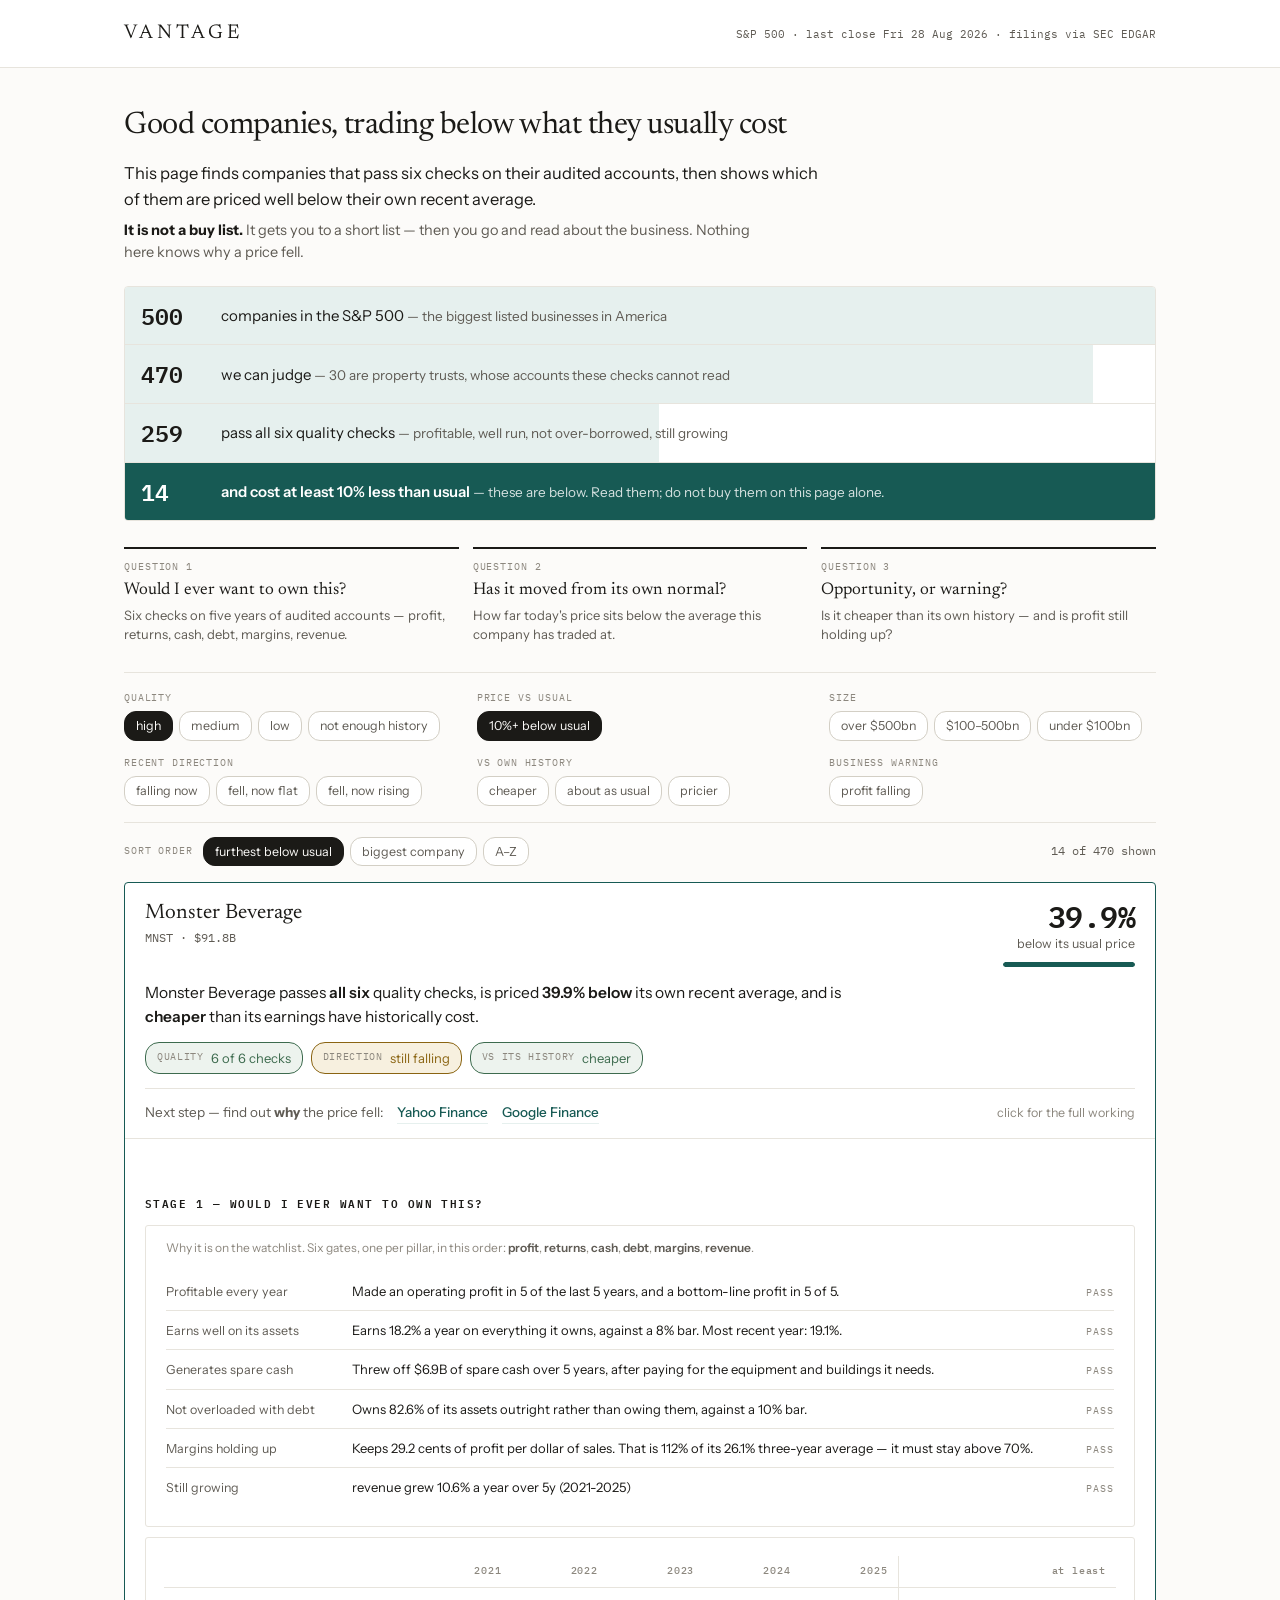
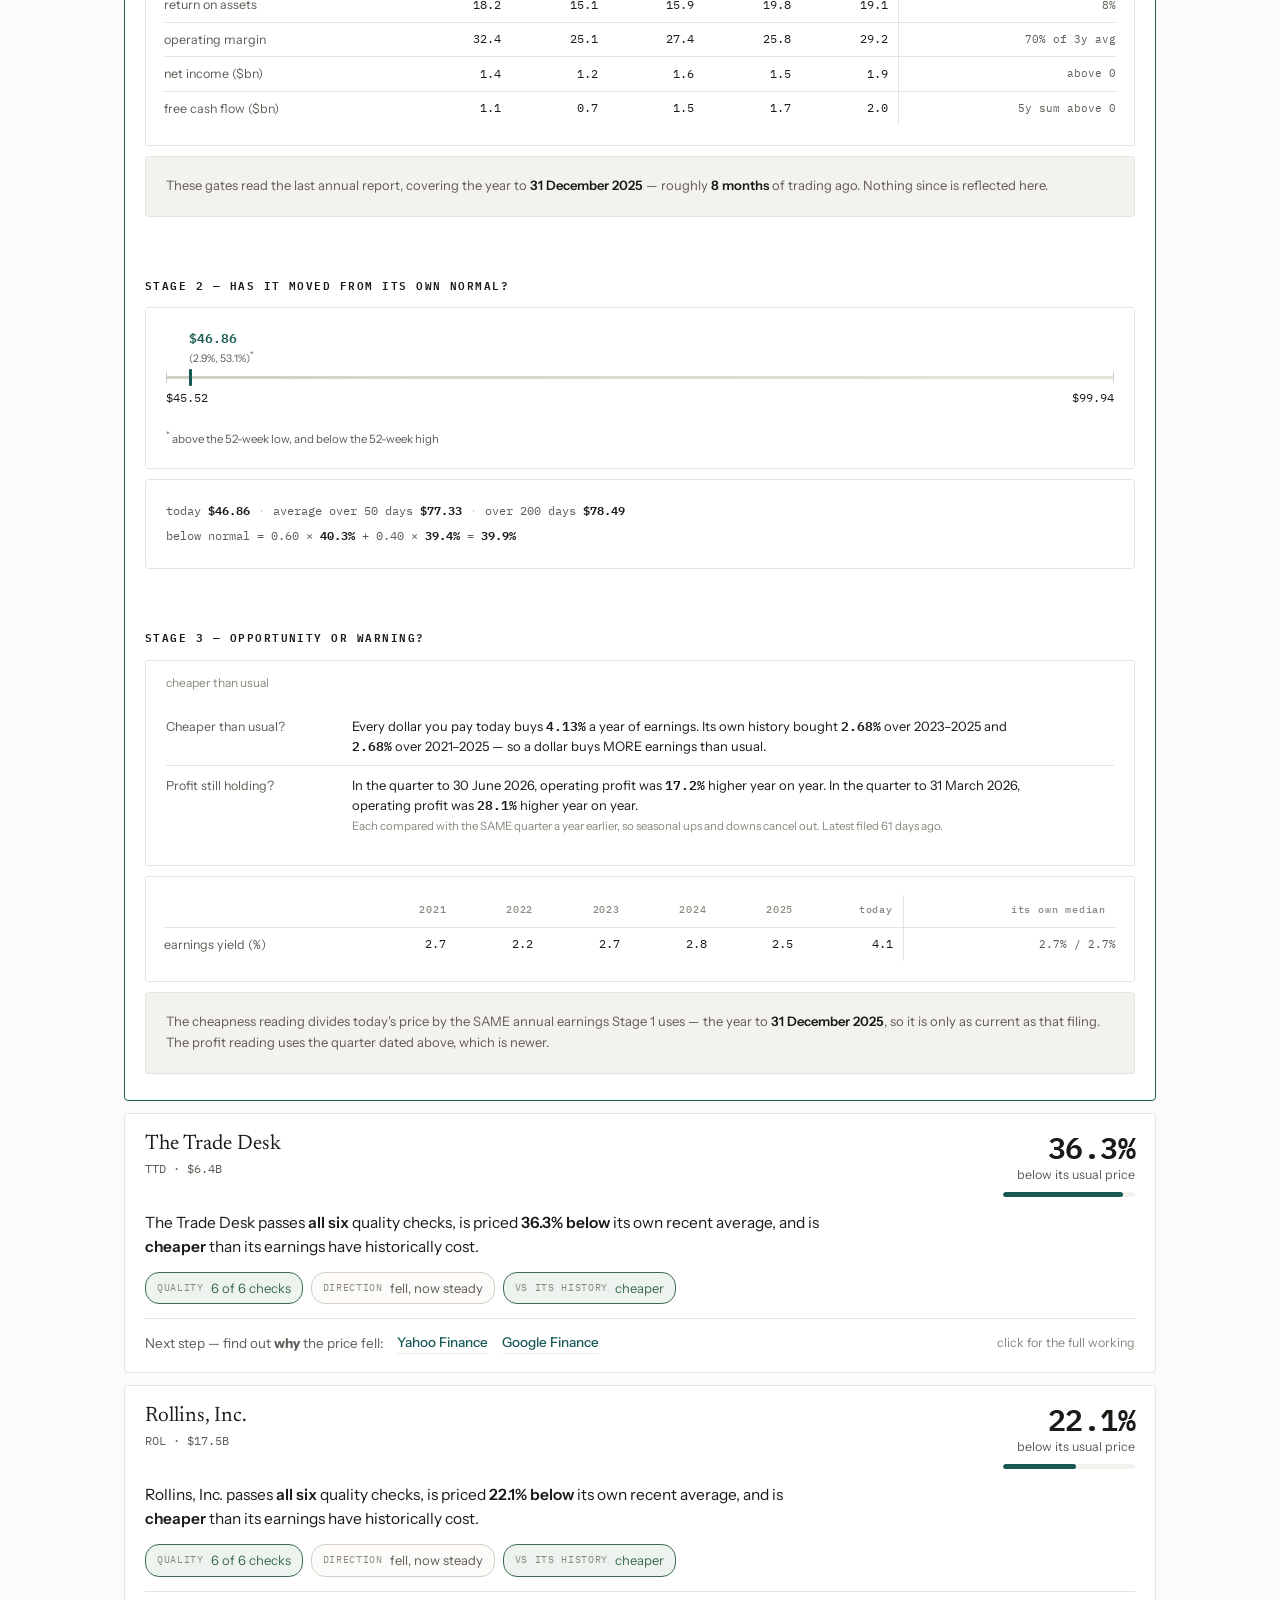
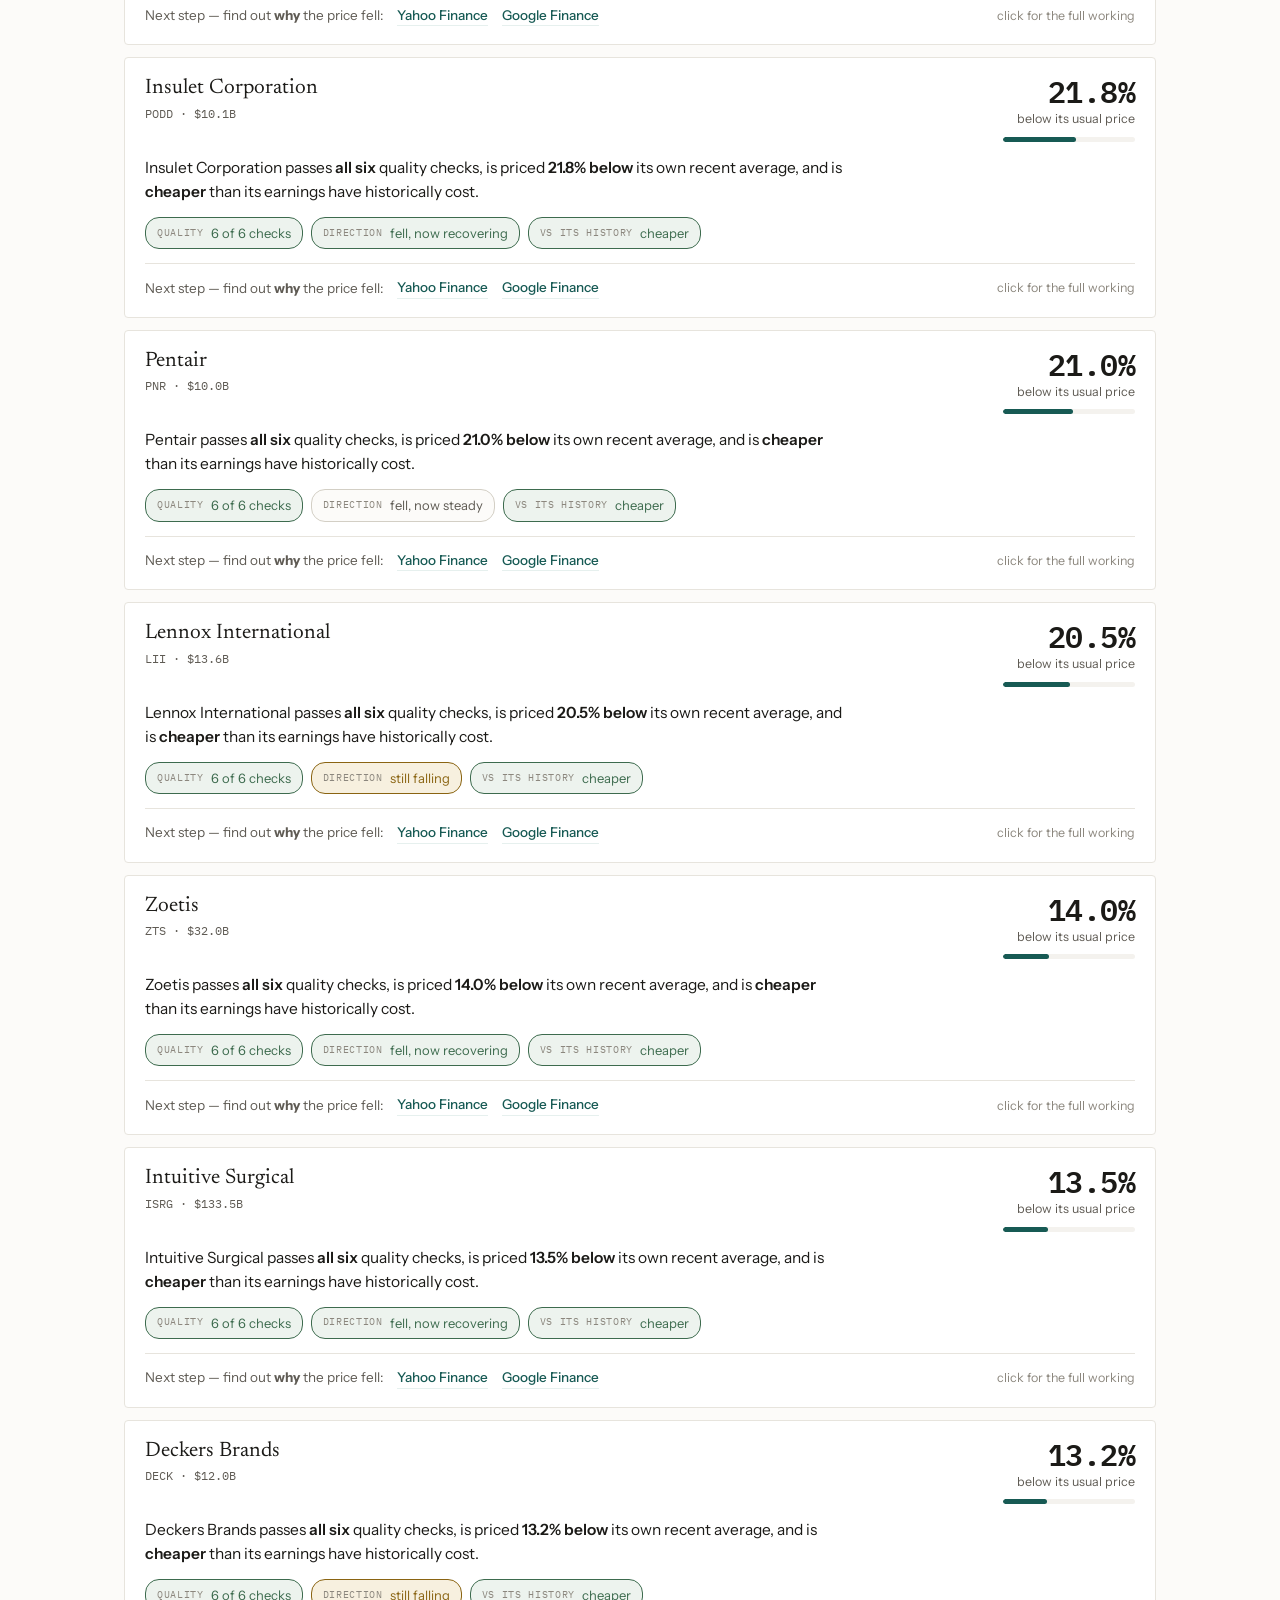
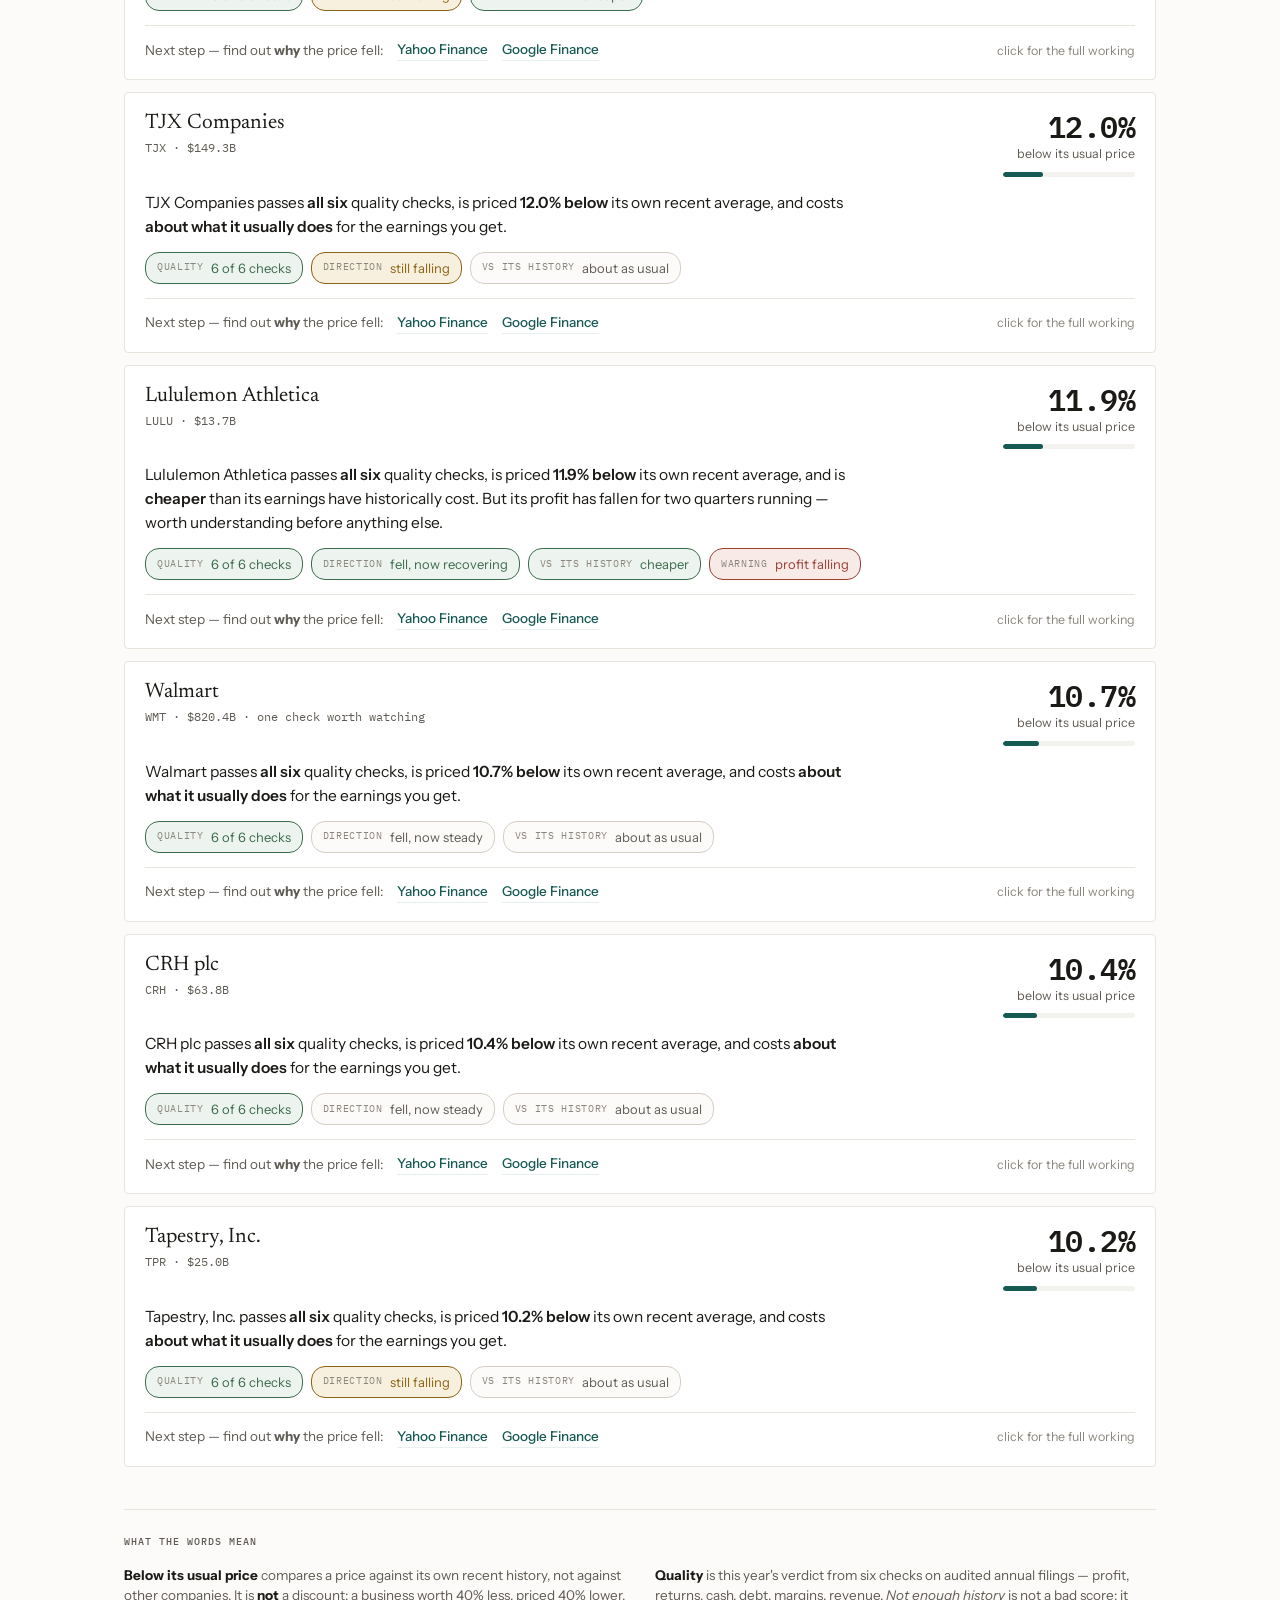
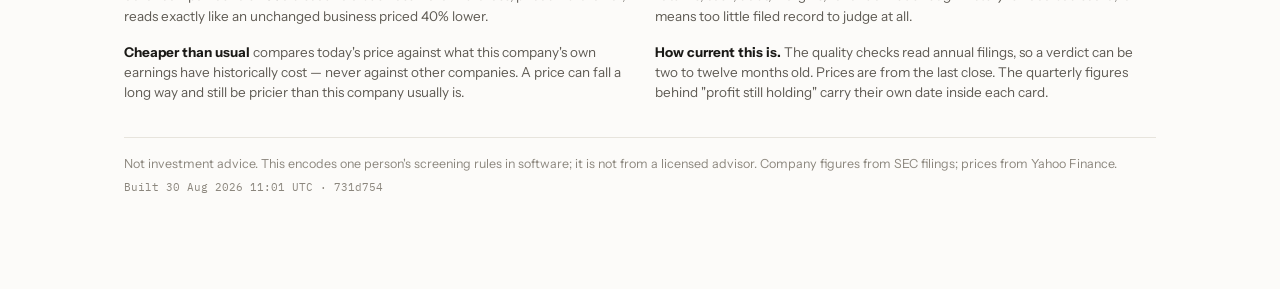
==== commit 43aa88a7: "Refresh scan (2026-08-30)" ====
--- a/docs/simple/index.html
+++ b/docs/simple/index.html
@@ -426,13 +426,13 @@
   </div>
   <p class="foot">Not investment advice. This encodes one person's screening rules in software; it
     is not from a licensed advisor. Company figures from SEC filings; prices from Yahoo Finance.
-    <span class="stamp">Built 30 Aug 2026 10:36 UTC · 4f3e4cc</span></p>
+    <span class="stamp">Built 30 Aug 2026 11:01 UTC · 731d754</span></p>
 </section>
 </div>
 
 <script>
 const BAR=10;
-const ROWS=[{"t":"MNST","n":"Monster Beverage","s":"Consumer Staples","tier":"PASS","b":39.9,"m2":40.3,"m5":39.4,"p":46.86,"sh":"falling now","lo":45.52,"hi":99.94,"c":91.8,"fy":2025,"pe":"2025-12-31","y":"https://finance.yahoo.com/quote/MNST","g":"https://www.google.com/finance/quote/MNST:NASDAQ","ar":"","gt":[["1 Sustained profit","pass","profit negative 0/5y (allowed 0) \u00b7 net income positive 5/5"],["2 Return on capital","pass","return on assets median 18.2% vs 8% bar \u00b7 latest 19.1% (level)"],["3 Cumulative 5y FCF","pass","$+6.9B over 5y"],["4 Debt serviceable","pass","equity/assets 82.6% vs 10% bar (no interest tag)"],["5 Op margin durable","pass","latest 29.2% is 112% of 3y avg 26.1% (70% bar)"],["6 Revenue durability","pass","revenue grew 10.6% a year over 5y (2021-2025)"]],"sr":{"groups":[{"stage":1,"q":"Stage 1 \u2014 would I ever want to own this?","barhead":"at least","years":["2021","2022","2023","2024","2025"],"rows":[["return on assets",[18.2,15.1,15.9,19.8,19.1],"8%"],["operating margin",[32.4,25.1,27.4,25.8,29.2],"70% of 3y avg"],["net income ($bn)",[1.4,1.2,1.6,1.5,1.9],"above 0"],["free cash flow ($bn)",[1.1,0.7,1.5,1.7,2.0],"5y sum above 0"]]},{"stage":3,"q":"Stage 3 \u2014 is it cheaper than usual?","barhead":"its own median","years":["2021","2022","2023","2024","2025","today"],"rows":[["earnings yield (%)",[2.68,2.2,2.68,2.83,2.52,4.1],"2.7% / 2.7%"]]}]},"s3":{"l":"cheaper than usual","y":[4.13,2.68,2.68],"q":[28.1,17.2],"qe":"2026-06-30","qa":61,"qq":["2026-03-31","2026-06-30"],"yy":{"3":["2023","2025"],"5":["2021","2025"]}},"q":"high","z":"under $100bn"},{"t":"TTD","n":"The Trade Desk","s":"Communication Services","tier":"PASS","b":36.3,"m2":47.3,"m5":19.9,"p":13.57,"sh":"fell, now flat","lo":13.03,"hi":55.36,"c":6.4,"fy":2025,"pe":"2025-12-31","y":"https://finance.yahoo.com/quote/TTD","g":"https://www.google.com/finance/quote/TTD:NASDAQ","ar":"","gt":[["1 Sustained profit","pass","profit negative 0/5y (allowed 0) \u00b7 net income positive 5/5"],["2 Return on capital","pass","return on equity median 9.0% vs 10% bar \u00b7 latest 17.8% (improving)"],["3 Cumulative 5y FCF","pass","$+2.8B over 5y"],["4 Debt serviceable","pass","interest coverage 329.2x vs 2.5x bar \u00b7 operating income never fell more than 10% in a year"],["5 Op margin durable","pass","latest 20.3% is 175% of 3y avg 11.7% (70% bar)"],["6 Revenue durability","pass","revenue grew 24.7% a year over 5y (2021-2025)"]],"sr":{"groups":[{"stage":1,"q":"Stage 1 \u2014 would I ever want to own this?","barhead":"at least","years":["2021","2022","2023","2024","2025"],"rows":[["return on equity",[9.0,2.5,8.3,13.3,17.8],"10%"],["operating margin",[10.4,7.2,10.3,17.5,20.3],"70% of 3y avg"],["net income ($bn)",[0.1,0.1,0.2,0.4,0.4],"above 0"],["free cash flow ($bn)",[0.3,0.5,0.6,0.6,0.8],"5y sum above 0"],["interest coverage",[null,28.3,121.1,282.1,329.2],"4.0x"]]},{"stage":3,"q":"Stage 3 \u2014 is it cheaper than usual?","barhead":"its own median","years":["2021","2022","2023","2024","2025","today"],"rows":[["earnings yield (%)",[0.31,0.25,0.5,0.66,2.37,6.6],"0.7% / 0.5%"]]}]},"s3":{"l":"cheaper than usual","y":[6.63,0.66,0.5],"q":[22.4,-13.0],"qe":"2026-06-30","qa":61,"qq":["2026-03-31","2026-06-30"],"yy":{"3":["2023","2025"],"5":["2021","2025"]}},"q":"high","z":"under $100bn"},{"t":"APP","n":"AppLovin","s":"Communication Services","tier":"REJECTED","b":30.2,"m2":35.5,"m5":22.2,"p":317.76,"sh":"fell, now flat","lo":298.59,"hi":733.6,"c":106.7,"fy":2025,"pe":"2025-12-31","y":"https://finance.yahoo.com/quote/APP","g":"https://www.google.com/finance/quote/APP:NASDAQ","ar":"","gt":[["1 Sustained profit","fail","profit negative 1/5y (allowed 0) \u00b7 net income positive 4/5"],["2 Return on capital","pass","return on equity median 28.4% vs 10% bar \u00b7 latest 156.2% (level)"],["3 Cumulative 5y FCF","pass","$+4.1B over 5y"],["4 Debt serviceable","pass","interest coverage 20.7x vs 4.0x bar"],["5 Op margin durable","pass","latest 75.8% is 228% of 3y avg 33.2% (70% bar)"],["6 Revenue durability","pass","revenue grew 18.4% a year over 5y (2021-2025)"]],"sr":{"groups":[{"stage":1,"q":"Stage 1 \u2014 would I ever want to own this?","barhead":"at least","years":["2021","2022","2023","2024","2025"],"rows":[["return on equity",[1.7,-10.1,28.4,145.0,156.2],"10%"],["operating margin",[5.4,-1.7,41.9,59.3,75.8],"70% of 3y avg"],["net income ($bn)",[0.0,-0.2,0.4,1.6,3.3],"above 0"],["free cash flow ($bn)",[0.4,0.4,1.1,2.1,null],"5y sum above 0"],["interest coverage",[null,-0.3,2.7,6.2,20.7],"4.0x"]]},{"stage":3,"q":"Stage 3 \u2014 is it cheaper than usual?","barhead":"its own median","years":["2021","2022","2023","2024","2025","today"],"rows":[["earnings yield (%)",[0.1,-4.94,2.46,1.4,1.45,3.1],"1.4% / 1.4%"]]}]},"s3":{"l":"cheaper than usual","y":[3.07,1.45,1.4],"q":[71.4,56.0],"qe":"2026-06-30","qa":61,"qq":["2026-03-31","2026-06-30"],"yy":{"3":["2023","2025"],"5":["2021","2025"]}},"q":"low","z":"$100-500bn"},{"t":"APTV","n":"Aptiv","s":"Consumer Discretionary","tier":"REJECTED","b":25.9,"m2":32.0,"m5":16.7,"p":45.75,"sh":"fell, now flat","lo":45.44,"hi":88.67,"c":9.5,"fy":2025,"pe":"2025-12-31","y":"https://finance.yahoo.com/quote/APTV","g":"https://www.google.com/finance/quote/APTV:NYSE","ar":"5 Op margin durable|latest 5.8% is 72% of 3y avg 8.1% (70% bar)","gt":[["1 Sustained profit","pass","profit negative 0/5y (allowed 0) \u00b7 net income positive 5/5"],["2 Return on capital","fail","return on assets median 5.0% vs 8% bar \u00b7 latest 4.0% (level)"],["3 Cumulative 5y FCF","pass","$+5.2B over 5y"],["4 Debt serviceable","fail","interest coverage 3.3x vs 4.0x bar"],["5 Op margin durable","near-pass","latest 5.8% is 72% of 3y avg 8.1% (70% bar)"],["6 Revenue durability","pass","revenue grew 5.3% a year over 4y (2022-2025)"]],"sr":{"groups":[{"stage":1,"q":"Stage 1 \u2014 would I ever want to own this?","barhead":"at least","years":["2021","2022","2023","2024","2025"],"rows":[["return on assets",[5.2,4.6,5.0,6.2,4.0],"8%"],["operating margin",[null,7.2,7.8,9.3,5.8],"70% of 3y avg"],["net income ($bn)",[0.6,0.6,2.9,1.8,0.2],"above 0"],["free cash flow ($bn)",[0.6,0.4,1.0,1.6,1.5],"5y sum above 0"],["interest coverage",[7.9,5.8,5.5,5.5,3.3],"4.0x"]]},{"stage":3,"q":"Stage 3 \u2014 is it cheaper than usual?","barhead":"its own median","years":["2021","2022","2023","2024","2025","today"],"rows":[["earnings yield (%)",[1.18,2.1,11.58,11.51,0.99,1.6],"11.5% / 2.1%"]]}]},"s3":{"l":"pricier than usual","y":[1.64,11.51,2.1],"q":[-15.6,12.9],"qe":"2026-06-30","qa":61,"qq":["2026-03-31","2026-06-30"],"yy":{"3":["2023","2025"],"5":["2021","2025"]}},"q":"low","z":"under $100bn"},{"t":"ROL","n":"Rollins, Inc.","s":"Industrials","tier":"PASS","b":22.1,"m2":30.6,"m5":9.5,"p":36.38,"sh":"fell, now flat","lo":35.94,"hi":64.86,"c":17.5,"fy":2025,"pe":"2025-12-31","y":"https://finance.yahoo.com/quote/ROL","g":"https://www.google.com/finance/quote/ROL:NYSE","ar":"","gt":[["1 Sustained profit","pass","profit negative 0/5y (allowed 0) \u00b7 net income positive 5/5"],["2 Return on capital","pass","return on assets median 18.3% vs 8% bar \u00b7 latest 18.3% (level)"],["3 Cumulative 5y FCF","pass","$+2.5B over 5y"],["4 Debt serviceable","pass","interest coverage 25.4x vs 2.5x bar \u00b7 operating income never fell more than 10% in a year"],["5 Op margin durable","pass","latest 19.3% is 102% of 3y avg 18.9% (70% bar)"],["6 Revenue durability","pass","revenue grew 11.6% a year over 5y (2021-2025)"]],"sr":{"groups":[{"stage":1,"q":"Stage 1 \u2014 would I ever want to own this?","barhead":"at least","years":["2021","2022","2023","2024","2025"],"rows":[["return on assets",[17.5,18.4,17.8,18.4,18.3],"8%"],["operating margin",[18.5,18.3,19.0,19.4,19.3],"70% of 3y avg"],["net income ($bn)",[0.4,0.4,0.4,0.5,0.5],"above 0"],["free cash flow ($bn)",[0.4,0.4,0.5,0.6,0.7],"5y sum above 0"],["interest coverage",[null,187.0,30.6,23.7,25.4],"4.0x"]]},{"stage":3,"q":"Stage 3 \u2014 is it cheaper than usual?","barhead":"its own median","years":["2021","2022","2023","2024","2025","today"],"rows":[["earnings yield (%)",[2.24,2.16,2.11,2.12,1.84,3.0],"2.1% / 2.1%"]]}]},"s3":{"l":"cheaper than usual","y":[3.0,2.11,2.12],"q":[2.0,1.5],"qe":"2026-06-30","qa":61,"qq":["2026-03-31","2026-06-30"],"yy":{"3":["2023","2025"],"5":["2021","2025"]}},"q":"high","z":"under $100bn"},{"t":"PODD","n":"Insulet Corporation","s":"Health Care","tier":"PASS","b":21.8,"m2":32.4,"m5":5.8,"p":145.13,"sh":"fell, now rising","lo":133.26,"hi":352.82,"c":10.1,"fy":2025,"pe":"2025-12-31","y":"https://finance.yahoo.com/quote/PODD","g":"https://www.google.com/finance/quote/PODD:NASDAQ","ar":"","gt":[["1 Sustained profit","pass","profit negative 0/5y (allowed 0) \u00b7 net income positive 5/5"],["2 Return on capital","pass","return on assets median 6.7% vs 8% bar \u00b7 latest 11.7% (improving)"],["3 Cumulative 5y FCF","pass","$+0.6B over 5y"],["4 Debt serviceable","pass","interest coverage 8.0x vs 4.0x bar"],["5 Op margin durable","pass","latest 17.5% is 171% of 3y avg 10.3% (70% bar)"],["6 Revenue durability","pass","revenue grew 25.3% a year over 5y (2021-2025)"]],"sr":{"groups":[{"stage":1,"q":"Stage 1 \u2014 would I ever want to own this?","barhead":"at least","years":["2021","2022","2023","2024","2025"],"rows":[["return on assets",[4.9,1.3,6.7,7.9,11.7],"8%"],["operating margin",[11.5,2.9,13.0,14.9,17.5],"70% of 3y avg"],["net income ($bn)",[0.0,0.0,0.2,0.4,0.2],"above 0"],["free cash flow ($bn)",[-0.2,-0.0,0.1,0.3,0.4],"5y sum above 0"],["interest coverage",[null,1.0,6.1,7.2,8.0],"4.0x"]]},{"stage":3,"q":"Stage 3 \u2014 is it cheaper than usual?","barhead":"its own median","years":["2021","2022","2023","2024","2025","today"],"rows":[["earnings yield (%)",[0.09,0.02,1.35,2.21,1.22,2.4],"1.4% / 1.2%"]]}]},"s3":{"l":"cheaper than usual","y":[2.4,1.35,1.22],"q":[37.5,7.1],"qe":"2026-06-30","qa":61,"qq":["2026-03-31","2026-06-30"],"yy":{"3":["2023","2025"],"5":["2021","2025"]}},"q":"high","z":"under $100bn"},{"t":"PNR","n":"Pentair","s":"Industrials","tier":"PASS","b":21.0,"m2":28.5,"m5":9.7,"p":61.67,"sh":"fell, now flat","lo":61.21,"hi":111.23,"c":9.8,"fy":2025,"pe":"2025-12-31","y":"https://finance.yahoo.com/quote/PNR","g":"https://www.google.com/finance/quote/PNR:NYSE","ar":"","gt":[["1 Sustained profit","pass","profit negative 0/5y (allowed 0) \u00b7 net income positive 5/5"],["2 Return on capital","pass","return on assets median 9.9% vs 8% bar \u00b7 latest 9.9% (level)"],["3 Cumulative 5y FCF","pass","$+2.8B over 5y"],["4 Debt serviceable","pass","equity/assets 56.3% vs 10% bar (no interest tag)"],["5 Op margin durable","pass","latest 20.5% is 118% of 3y avg 17.4% (70% bar)"],["6 Revenue durability","pass","revenue grew 2.6% a year over 5y (2021-2025)"]],"sr":{"groups":[{"stage":1,"q":"Stage 1 \u2014 would I ever want to own this?","barhead":"at least","years":["2021","2022","2023","2024","2025"],"rows":[["return on assets",[10.6,7.3,8.9,9.9,9.9],"8%"],["operating margin",[16.9,14.4,18.0,19.7,20.5],"70% of 3y avg"],["net income ($bn)",[0.6,0.5,0.6,0.6,0.7],"above 0"],["free cash flow ($bn)",[0.6,0.3,0.5,0.7,0.7],"5y sum above 0"]]},{"stage":3,"q":"Stage 3 \u2014 is it cheaper than usual?","barhead":"its own median","years":["2021","2022","2023","2024","2025","today"],"rows":[["earnings yield (%)",[4.81,6.76,5.32,3.79,3.84,6.4],"3.8% / 4.8%"]]}]},"s3":{"l":"cheaper than usual","y":[6.42,3.84,4.81],"q":[28.8,3.4],"qe":"2026-03-31","qa":152,"qq":["2025-09-30","2026-03-31"],"yy":{"3":["2023","2025"],"5":["2021","2025"]}},"q":"high","z":"under $100bn"},{"t":"LII","n":"Lennox International","s":"Industrials","tier":"PASS","b":20.5,"m2":21.1,"m5":19.5,"p":393.39,"sh":"falling now","lo":389.06,"hi":574.42,"c":13.6,"fy":2025,"pe":"2025-12-31","y":"https://finance.yahoo.com/quote/LII","g":"https://www.google.com/finance/quote/LII:NYSE","ar":"","gt":[["1 Sustained profit","pass","profit negative 0/5y (allowed 0) \u00b7 net income positive 5/5"],["2 Return on capital","pass","return on assets median 21.3% vs 8% bar \u00b7 latest 20.2% (level)"],["3 Cumulative 5y FCF","pass","$+2.5B over 5y"],["4 Debt serviceable","pass","interest coverage 25.5x vs 2.5x bar \u00b7 operating income never fell more than 10% in a year"],["5 Op margin durable","pass","latest 20.0% is 122% of 3y avg 16.4% (70% bar)"],["6 Revenue durability","pass","revenue grew 5.5% a year over 5y (2021-2025)"]],"sr":{"groups":[{"stage":1,"q":"Stage 1 \u2014 would I ever want to own this?","barhead":"at least","years":["2021","2022","2023","2024","2025"],"rows":[["return on assets",[21.5,20.2,21.3,22.7,20.2],"8%"],["operating margin",[14.1,13.9,15.9,19.5,20.0],"70% of 3y avg"],["net income ($bn)",[0.5,0.5,0.6,0.8,0.8],"above 0"],["free cash flow ($bn)",[0.4,0.2,0.5,0.8,0.6],"5y sum above 0"],["interest coverage",[23.6,17.0,15.3,26.9,25.5],"4.0x"]]},{"stage":3,"q":"Stage 3 \u2014 is it cheaper than usual?","barhead":"its own median","years":["2021","2022","2023","2024","2025","today"],"rows":[["earnings yield (%)",[4.03,6.02,3.79,3.77,4.72,5.8],"3.8% / 4.0%"]]}]},"s3":{"l":"cheaper than usual","y":[5.79,3.79,4.03],"q":[8.4,-2.7],"qe":"2026-03-31","qa":152,"qq":["2025-09-30","2026-03-31"],"yy":{"3":["2023","2025"],"5":["2021","2025"]}},"q":"high","z":"under $100bn"},{"t":"NRG","n":"NRG Energy","s":"Utilities","tier":"REJECTED","b":20.5,"m2":24.5,"m5":14.5,"p":111.12,"sh":"fell, now flat","lo":111.12,"hi":182.82,"c":23.4,"fy":2025,"pe":"2025-12-31","y":"https://finance.yahoo.com/quote/NRG","g":"https://www.google.com/finance/quote/NRG:NYSE","ar":"","gt":[["1 Sustained profit","pass","profit negative 0/5y (allowed 0) \u00b7 net income positive 4/5"],["2 Return on capital","pass","return on equity median 45.4% vs 8% bar \u00b7 latest 51.4% (level)"],["3 Cumulative 5y FCF","fail","operating cash flow positive 4/5y (utility track: capex excluded)"],["4 Debt serviceable","fail","interest coverage 2.5x vs 4.0x bar"],["5 Op margin durable","pass","latest 6.1% is 111% of 3y avg 5.5% (70% bar)"],["6 Revenue durability","pass","revenue grew 3.2% a year over 5y (2021-2025)"]],"sr":{"groups":[{"stage":1,"q":"Stage 1 \u2014 would I ever want to own this?","barhead":"at least","years":["2021","2022","2023","2024","2025"],"rows":[["return on equity",[60.8,31.9,-7.0,45.4,51.4],"10%"],["operating margin",[12.5,6.4,1.4,8.7,6.1],"70% of 3y avg"],["net income ($bn)",[2.2,1.2,-0.2,1.1,0.9],"above 0"],["free cash flow ($bn)",[0.2,-0.0,-0.8,1.8,0.8],"5y sum above 0"],["interest coverage",[null,4.8,0.6,3.7,2.5],"4.0x"]]},{"stage":3,"q":"Stage 3 \u2014 is it cheaper than usual?","barhead":"its own median","years":["2021","2022","2023","2024","2025","today"],"rows":[["earnings yield (%)",[23.45,17.74,-2.27,5.66,2.54,3.6],"2.5% / 5.7%"]]}]},"s3":{"l":"priced about as usual, profit falling","y":[3.61,2.54,5.66],"q":[-100.0,-71.1],"qe":"2026-03-31","qa":152,"qq":["2025-06-30","2026-03-31"],"yy":{"3":["2023","2025"],"5":["2021","2025"]}},"q":"low","z":"under $100bn"},{"t":"BLDR","n":"Builders FirstSource","s":"Industrials","tier":"REJECTED","b":19.2,"m2":25.7,"m5":9.6,"p":67.72,"sh":"fell, now flat","lo":66.01,"hi":149.21,"c":7.3,"fy":2025,"pe":"2025-12-31","y":"https://finance.yahoo.com/quote/BLDR","g":"https://www.google.com/finance/quote/BLDR:NYSE","ar":"","gt":[["1 Sustained profit","pass","profit negative 0/5y (allowed 0) \u00b7 net income positive 5/5"],["2 Return on capital","pass","return on assets median 16.4% vs 8% bar \u00b7 latest 5.5% (level)"],["3 Cumulative 5y FCF","pass","$+9.0B over 5y"],["4 Debt serviceable","pass","equity/assets 38.7% vs 10% bar (no interest tag)"],["5 Op margin durable","fail","latest 5.2% is 40% of 3y avg 13.0% (70% bar)"],["6 Revenue durability","fail","shrinking -6.5% a year \u00b7 latest revenue is 81% of its own 3y average (100% bar)"]],"sr":{"groups":[{"stage":1,"q":"Stage 1 \u2014 would I ever want to own this?","barhead":"at least","years":["2021","2022","2023","2024","2025"],"rows":[["return on assets",[17.6,28.1,16.4,11.9,5.5],"8%"],["operating margin",[12.0,16.6,12.7,9.7,5.2],"70% of 3y avg"],["net income ($bn)",[1.7,2.7,1.5,1.1,0.4],"above 0"],["free cash flow ($bn)",[1.5,3.3,1.8,1.5,0.9],"5y sum above 0"],["revenue ($bn)",[19.9,22.7,17.1,16.4,15.2],"own 3y avg"]]},{"stage":3,"q":"Stage 3 \u2014 is it cheaper than usual?","barhead":"its own median","years":["2021","2022","2023","2024","2025","today"],"rows":[["earnings yield (%)",[9.89,25.92,7.15,6.34,3.78,5.7],"6.3% / 7.2%"]]}]},"s3":{"l":"pricier than usual, profit falling","y":[5.74,6.34,7.15],"q":[-91.0,-58.7],"qe":"2026-06-30","qa":61,"qq":["2026-03-31","2026-06-30"],"yy":{"3":["2023","2025"],"5":["2021","2025"]}},"q":"low","z":"under $100bn"},{"t":"BSX","n":"Boston Scientific","s":"Health Care","tier":"REJECTED","b":18.5,"m2":31.3,"m5":-0.6,"p":46.84,"sh":"fell, now rising","lo":42.63,"hi":108.14,"c":67.9,"fy":2025,"pe":"2025-12-31","y":"https://finance.yahoo.com/quote/BSX","g":"https://www.google.com/finance/quote/BSX:NYSE","ar":"","gt":[["1 Sustained profit","pass","profit negative 0/5y (allowed 0) \u00b7 net income positive 5/5"],["2 Return on capital","fail","return on assets median 5.2% vs 8% bar \u00b7 latest 6.5% (level)"],["3 Cumulative 5y FCF","pass","$+10.3B over 5y"],["4 Debt serviceable","pass","interest coverage 10.4x vs 2.5x bar \u00b7 operating income never fell more than 10% in a year"],["5 Op margin durable","pass","latest 18.0% is 120% of 3y avg 15.0% (70% bar)"],["6 Revenue durability","pass","revenue grew 14.0% a year over 5y (2021-2025)"]],"sr":{"groups":[{"stage":1,"q":"Stage 1 \u2014 would I ever want to own this?","barhead":"at least","years":["2021","2022","2023","2024","2025"],"rows":[["return on assets",[2.9,4.0,5.3,5.2,6.5],"8%"],["operating margin",[10.1,13.0,16.5,15.5,18.0],"70% of 3y avg"],["net income ($bn)",[1.0,0.7,1.6,1.8,2.9],"above 0"],["free cash flow ($bn)",[1.3,0.9,1.8,2.6,3.7],"5y sum above 0"],["interest coverage",[3.5,3.5,8.8,8.5,10.4],"4.0x"]]},{"stage":3,"q":"Stage 3 \u2014 is it cheaper than usual?","barhead":"its own median","years":["2021","2022","2023","2024","2025","today"],"rows":[["earnings yield (%)",[1.62,0.97,1.85,1.4,2.03,4.1],"1.9% / 1.6%"]]}]},"s3":{"l":"cheaper than usual","y":[4.14,1.85,1.62],"q":[19.5,43.8],"qe":"2026-06-30","qa":61,"qq":["2026-03-31","2026-06-30"],"yy":{"3":["2023","2025"],"5":["2021","2025"]}},"q":"low","z":"under $100bn"},{"t":"NKE","n":"Nike, Inc.","s":"Consumer Discretionary","tier":"BORDERLINE","b":16.1,"m2":23.2,"m5":5.5,"p":39.6,"sh":"fell, now flat","lo":38.44,"hi":75.84,"c":58.7,"fy":2026,"pe":"2026-05-31","y":"https://finance.yahoo.com/quote/NKE","g":"https://www.google.com/finance/quote/NKE:NYSE","ar":"5 Op margin durable|latest 8.4% is 75% of 3y avg 11.2% (70% bar)","gt":[["1 Sustained profit","pass","profit negative 0/5y (allowed 0) \u00b7 net income positive 5/5"],["2 Return on capital","pass","return on assets median 13.0% vs 8% bar \u00b7 latest 8.0% (level)"],["3 Cumulative 5y FCF","pass","$+21.4B over 5y"],["4 Debt serviceable","pass","equity/assets 38.7% vs 10% bar (no interest tag)"],["5 Op margin durable","near-pass","latest 8.4% is 75% of 3y avg 11.2% (70% bar)"],["6 Revenue durability","near-fail","shrinking -0.2% a year \u00b7 latest revenue is 93% of its own 3y average (100% bar)"]],"sr":{"groups":[{"stage":1,"q":"Stage 1 \u2014 would I ever want to own this?","barhead":"at least","years":["2022","2023","2024","2025","2026"],"rows":[["return on assets",[13.0,13.1,13.9,8.4,8.0],"8%"],["operating margin",[14.2,12.1,13.0,8.4,8.4],"70% of 3y avg"],["net income ($bn)",[6.0,5.1,5.7,3.2,3.1],"above 0"],["free cash flow ($bn)",[4.4,4.9,6.6,3.3,2.2],"5y sum above 0"],["revenue ($bn)",[46.7,51.2,51.4,46.3,46.4],"own 3y avg"]]},{"stage":3,"q":"Stage 3 \u2014 is it cheaper than usual?","barhead":"its own median","years":["2022","2023","2024","2025","2026","today"],"rows":[["earnings yield (%)",[3.41,3.28,4.13,3.69,4.58,5.3],"4.1% / 3.7%"]]}]},"s3":{"l":"cheaper than usual, profit falling","y":[5.3,4.13,3.69],"q":[-29.4,-23.0],"qe":"2026-02-28","qa":183,"qq":["2025-11-30","2026-02-28"],"yy":{"3":["2024","2026"],"5":["2022","2026"]}},"q":"medium","z":"under $100bn"},{"t":"NCLH","n":"Norwegian Cruise Line Holdings","s":"Consumer Discretionary","tier":"REJECTED","b":15.2,"m2":16.4,"m5":13.5,"p":16.65,"sh":"falling now","lo":14.79,"hi":26.94,"c":7.6,"fy":2025,"pe":"2025-12-31","y":"https://finance.yahoo.com/quote/NCLH","g":"https://www.google.com/finance/quote/NCLH:NYSE","ar":"","gt":[["1 Sustained profit","fail","profit negative 2/5y (allowed 0) \u00b7 net income positive 3/5"],["2 Return on capital","fail","return on assets median 3.8% vs 8% bar \u00b7 latest 5.5% (level)"],["3 Cumulative 5y FCF","fail","$-5.9B over 5y"],["4 Debt serviceable","near-fail","equity/assets 9.8% vs 10% bar (no interest tag)"],["5 Op margin durable","fail","latest 15.9% is 0% of 3y avg -1.9% (70% bar)"],["6 Revenue durability","pass","revenue grew 97.3% a year over 5y (2021-2025)"]],"sr":{"groups":[{"stage":1,"q":"Stage 1 \u2014 would I ever want to own this?","barhead":"at least","years":["2021","2022","2023","2024","2025"],"rows":[["return on assets",[-10.8,-6.6,3.8,5.8,5.5],"8%"],["operating margin",[-393.9,-32.0,10.9,15.5,15.9],"70% of 3y avg"],["net income ($bn)",[-4.5,-2.3,0.2,0.9,0.4],"above 0"],["free cash flow ($bn)",[-3.2,-1.6,-0.7,0.8,-1.2],"5y sum above 0"]]},{"stage":3,"q":"Stage 3 \u2014 is it cheaper than usual?","barhead":"its own median","years":["2021","2022","2023","2024","2025","today"],"rows":[["earnings yield (%)",[-59.45,-44.2,1.95,7.35,4.12,5.5],"4.1% / 1.9%"]]}]},"s3":{"l":"cheaper than usual","y":[5.53,4.12,1.95],"q":[15.9,-14.3],"qe":"2026-06-30","qa":61,"qq":["2026-03-31","2026-06-30"],"yy":{"3":["2023","2025"],"5":["2021","2025"]}},"q":"low","z":"under $100bn"},{"t":"GNRC","n":"Generac","s":"Industrials","tier":"BORDERLINE","b":14.5,"m2":11.5,"m5":18.9,"p":183.8,"sh":"falling now","lo":136.37,"hi":295.54,"c":10.8,"fy":2025,"pe":"2025-12-31","y":"https://finance.yahoo.com/quote/GNRC","g":"https://www.google.com/finance/quote/GNRC:NYSE","ar":"4 Debt serviceable|interest coverage 4.1x vs 4.0x bar","gt":[["1 Sustained profit","pass","profit negative 0/5y (allowed 0) \u00b7 net income positive 5/5"],["2 Return on capital","near-pass","return on assets median 8.3% vs 8% bar \u00b7 latest 4.1% (level)"],["3 Cumulative 5y FCF","pass","$+1.5B over 5y"],["4 Debt serviceable","near-pass","interest coverage 4.1x vs 4.0x bar"],["5 Op margin durable","near-fail","latest 6.9% is 60% of 3y avg 11.5% (70% bar)"],["6 Revenue durability","pass","revenue grew 3.0% a year over 5y (2021-2025)"]],"sr":{"groups":[{"stage":1,"q":"Stage 1 \u2014 would I ever want to own this?","barhead":"at least","years":["2021","2022","2023","2024","2025"],"rows":[["return on assets",[11.7,8.7,6.0,8.3,4.1],"8%"],["operating margin",[19.3,12.4,9.6,12.5,6.9],"70% of 3y avg"],["net income ($bn)",[0.6,0.4,0.2,0.3,0.2],"above 0"],["free cash flow ($bn)",[0.3,-0.0,0.4,0.6,0.3],"5y sum above 0"],["interest coverage",[21.9,10.3,4.0,6.0,4.1],"4.0x"]]},{"stage":3,"q":"Stage 3 \u2014 is it cheaper than usual?","barhead":"its own median","years":["2021","2022","2023","2024","2025","today"],"rows":[["earnings yield (%)",[2.36,5.38,2.53,3.48,1.97,1.5],"2.5% / 2.5%"]]}]},"s3":{"l":"pricier than usual","y":[1.46,2.53,2.53],"q":[40.2,88.2],"qe":"2026-06-30","qa":61,"qq":["2026-03-31","2026-06-30"],"yy":{"3":["2023","2025"],"5":["2021","2025"]}},"q":"medium","z":"under $100bn"},{"t":"ZTS","n":"Zoetis","s":"Health Care","tier":"PASS","b":14.0,"m2":25.0,"m5":-2.5,"p":77.34,"sh":"fell, now rising","lo":71.36,"hi":153.45,"c":32.0,"fy":2025,"pe":"2025-12-31","y":"https://finance.yahoo.com/quote/ZTS","g":"https://www.google.com/finance/quote/ZTS:NYSE","ar":"","gt":[["1 Sustained profit","pass","profit negative 0/5y (allowed 0) \u00b7 net income positive 5/5"],["2 Return on capital","pass","return on assets median 16.2% vs 8% bar \u00b7 latest 17.2% (level)"],["3 Cumulative 5y FCF","pass","$+9.3B over 5y"],["4 Debt serviceable","pass","interest coverage 15.1x vs 2.5x bar \u00b7 operating income never fell more than 10% in a year"],["5 Op margin durable","pass","latest 35.5% is 105% of 3y avg 33.7% (70% bar)"],["6 Revenue durability","pass","revenue grew 5.0% a year over 5y (2021-2025)"]],"sr":{"groups":[{"stage":1,"q":"Stage 1 \u2014 would I ever want to own this?","barhead":"at least","years":["2021","2022","2023","2024","2025"],"rows":[["return on assets",[14.1,14.1,16.2,17.4,17.2],"8%"],["operating margin",[32.0,32.9,34.4,33.8,35.5],"70% of 3y avg"],["net income ($bn)",[2.0,2.1,2.3,2.5,2.7],"above 0"],["free cash flow ($bn)",[1.7,1.3,1.6,2.3,2.3],"5y sum above 0"],["interest coverage",[11.1,12.0,12.3,13.9,15.1],"4.0x"]]},{"stage":3,"q":"Stage 3 \u2014 is it cheaper than usual?","barhead":"its own median","years":["2021","2022","2023","2024","2025","today"],"rows":[["earnings yield (%)",[1.85,3.21,2.67,3.46,4.86,7.8],"3.5% / 3.2%"]]}]},"s3":{"l":"cheaper than usual","y":[7.78,3.46,3.21],"q":[-1.9,-5.0],"qe":"2026-06-30","qa":61,"qq":["2026-03-31","2026-06-30"],"yy":{"3":["2023","2025"],"5":["2021","2025"]}},"q":"high","z":"under $100bn"},{"t":"ECHO","n":"EchoStar","s":"Communication Services","tier":"REJECTED","b":13.9,"m2":19.0,"m5":6.2,"p":86.84,"sh":"fell, now flat","lo":56.95,"hi":141.8,"c":25.2,"fy":2025,"pe":"2025-12-31","y":"https://finance.yahoo.com/quote/ECHO","g":"https://www.google.com/finance/quote/ECHO:NASDAQ","ar":"","gt":[["1 Sustained profit",null,"insufficient history"],["2 Return on capital",null,"insufficient history"],["3 Cumulative 5y FCF","pass","$+1.6B over 5y"],["4 Debt serviceable","pass","equity/assets 13.4% vs 10% bar (no interest tag)"],["5 Op margin durable","fail","latest -118.1% is -4204% of 3y avg 2.8% (70% bar)"],["6 Revenue durability","near-fail","shrinking -6.7% a year \u00b7 latest revenue is 87% of its own 3y average (100% bar)"]],"sr":{"groups":[{"stage":1,"q":"Stage 1 \u2014 would I ever want to own this?","barhead":"at least","years":["2018","2019","2023","2024","2025"],"rows":[["return on equity",[-1.0,-1.7,-8.6,-0.6,-251.4],"10%"],["operating margin",[2.1,3.9,-1.6,-1.9,-118.1],"70% of 3y avg"],["net income ($bn)",[-0.0,-0.1,-1.7,-0.1,-14.5],"above 0"],["free cash flow ($bn)",[0.2,0.2,-0.7,-0.3,-1.1],"5y sum above 0"],["revenue ($bn)",[1.8,1.9,17.0,15.8,15.0],"own 3y avg"]]},{"stage":3,"q":"Stage 3 \u2014 is it cheaper than usual?","barhead":"its own median","years":["2021","2022","2023","2024","2025","today"],"rows":[["earnings yield (%)",[30.13,48.26,-37.9,-1.92,-46.38,-58.0],"-37.9% / -1.9%"]]}]},"s3":{"l":"pricier than usual, profit falling","y":[-58.05,-37.9,-1.92],"q":[-104.3,-125.9],"qe":"2024-06-30","qa":791,"qq":["2024-03-31","2024-06-30"],"yy":{"3":["2023","2025"],"5":["2021","2025"]}},"q":"low","z":"under $100bn"},{"t":"ISRG","n":"Intuitive Surgical","s":"Health Care","tier":"PASS","b":13.5,"m2":20.5,"m5":3.0,"p":372.6,"sh":"fell, now rising","lo":332.02,"hi":592.85,"c":133.5,"fy":2025,"pe":"2025-12-31","y":"https://finance.yahoo.com/quote/ISRG","g":"https://www.google.com/finance/quote/ISRG:NASDAQ","ar":"","gt":[["1 Sustained profit","pass","profit negative 0/5y (allowed 0) \u00b7 net income positive 5/5"],["2 Return on capital","pass","return on assets median 9.9% vs 8% bar \u00b7 latest 11.4% (level)"],["3 Cumulative 5y FCF","pass","$+7.3B over 5y"],["4 Debt serviceable","pass","equity/assets 87.1% vs 10% bar (no interest tag)"],["5 Op margin durable","pass","latest 29.3% is 112% of 3y avg 26.1% (70% bar)"],["6 Revenue durability","pass","revenue grew 15.2% a year over 5y (2021-2025)"]],"sr":{"groups":[{"stage":1,"q":"Stage 1 \u2014 would I ever want to own this?","barhead":"at least","years":["2021","2022","2023","2024","2025"],"rows":[["return on assets",[10.6,9.6,9.0,9.9,11.4],"8%"],["operating margin",[31.9,25.3,24.8,28.1,29.3],"70% of 3y avg"],["net income ($bn)",[1.7,1.3,1.8,2.3,2.9],"above 0"],["free cash flow ($bn)",[1.7,1.0,0.7,1.3,2.5],"5y sum above 0"]]},{"stage":3,"q":"Stage 3 \u2014 is it cheaper than usual?","barhead":"its own median","years":["2021","2022","2023","2024","2025","today"],"rows":[["earnings yield (%)",[1.3,1.38,1.49,1.23,1.39,2.1],"1.4% / 1.4%"]]}]},"s3":{"l":"cheaper than usual","y":[2.11,1.39,1.38],"q":[48.0,30.7],"qe":"2026-06-30","qa":61,"qq":["2026-03-31","2026-06-30"],"yy":{"3":["2023","2025"],"5":["2021","2025"]}},"q":"high","z":"$100-500bn"},{"t":"DECK","n":"Deckers Brands","s":"Consumer Discretionary","tier":"PASS","b":13.2,"m2":14.4,"m5":11.5,"p":87.76,"sh":"falling now","lo":79.54,"hi":123.91,"c":12.0,"fy":2026,"pe":"2026-03-31","y":"https://finance.yahoo.com/quote/DECK","g":"https://www.google.com/finance/quote/DECK:NYSE","ar":"","gt":[["1 Sustained profit","pass","profit negative 0/5y (allowed 0) \u00b7 net income positive 5/5"],["2 Return on capital","pass","return on assets median 23.4% vs 8% bar \u00b7 latest 27.1% (level)"],["3 Cumulative 5y FCF","pass","$+3.6B over 5y"],["4 Debt serviceable","pass","interest coverage 499.2x vs 2.5x bar \u00b7 operating income never fell more than 10% in a year"],["5 Op margin durable","pass","latest 23.1% is 109% of 3y avg 21.1% (70% bar)"],["6 Revenue durability","pass","revenue grew 14.8% a year over 5y (2022-2026)"]],"sr":{"groups":[{"stage":1,"q":"Stage 1 \u2014 would I ever want to own this?","barhead":"at least","years":["2022","2023","2024","2025","2026"],"rows":[["return on assets",[19.1,20.2,23.4,26.1,27.1],"8%"],["operating margin",[17.9,18.0,21.6,23.6,23.1],"70% of 3y avg"],["net income ($bn)",[0.5,0.5,0.8,1.0,1.0],"above 0"],["free cash flow ($bn)",[0.1,0.5,0.9,1.0,1.1],"5y sum above 0"],["interest coverage",[null,189.6,361.7,335.3,499.2],"4.0x"]]},{"stage":3,"q":"Stage 3 \u2014 is it cheaper than usual?","barhead":"its own median","years":["2022","2023","2024","2025","2026","today"],"rows":[["earnings yield (%)",[35.64,4.31,3.1,5.66,7.01,8.0],"5.7% / 5.7%"]]}]},"s3":{"l":"cheaper than usual","y":[8.0,5.66,5.66],"q":[8.3,-6.0],"qe":"2026-06-30","qa":61,"qq":["2025-12-31","2026-06-30"],"yy":{"3":["2024","2026"],"5":["2022","2026"]}},"q":"high","z":"under $100bn"},{"t":"LHX","n":"L3Harris","s":"Industrials","tier":"REJECTED","b":12.9,"m2":16.2,"m5":7.9,"p":262.82,"sh":"fell, now flat","lo":261.98,"hi":375.64,"c":48.9,"fy":2025,"pe":"2026-01-02","y":"https://finance.yahoo.com/quote/LHX","g":"https://www.google.com/finance/quote/LHX:NYSE","ar":"","gt":[["1 Sustained profit","pass","profit negative 0/5y (allowed 0) \u00b7 net income positive 5/5"],["2 Return on capital","fail","return on assets median 3.6% vs 8% bar \u00b7 latest 4.0% (level)"],["3 Cumulative 5y FCF","pass","$+10.7B over 5y"],["4 Debt serviceable","pass","equity/assets 47.7% vs 10% bar (no interest tag)"],["5 Op margin durable","pass","latest 9.0% is 105% of 3y avg 8.6% (70% bar)"],["6 Revenue durability","pass","revenue grew 13.5% a year over 5y (2020-2025)"]],"sr":{"groups":[{"stage":1,"q":"Stage 1 \u2014 would I ever want to own this?","barhead":"at least","years":["2021","2022","2023","2025","2026"],"rows":[["return on assets",[4.8,2.7,2.7,3.6,4.0],"8%"],["operating margin",[11.8,6.6,7.3,9.0,null],"70% of 3y avg"],["net income ($bn)",[1.8,1.1,1.2,1.5,1.6],"above 0"],["free cash flow ($bn)",[2.3,1.9,1.6,2.2,2.7],"5y sum above 0"]]},{"stage":3,"q":"Stage 3 \u2014 is it cheaper than usual?","barhead":"its own median","years":["2021","2022","2023","2025","2026","today"],"rows":[["earnings yield (%)",[4.67,2.83,3.2,3.85,2.82,3.2],"3.2% / 3.2%"]]}]},"s3":{"l":"cheaper than usual","y":[3.25,3.2,3.2],"q":[24.2,14.5],"qe":"2026-07-03","qa":58,"qq":["2026-04-03","2026-07-03"],"yy":{"3":["2023","2026"],"5":["2021","2026"]}},"q":"low","z":"under $100bn"},{"t":"CHRW","n":"C.H. Robinson","s":"Industrials","tier":"REJECTED","b":12.5,"m2":12.6,"m5":12.4,"p":150.39,"sh":"falling now","lo":123.05,"hi":209.42,"c":17.6,"fy":2025,"pe":"2025-12-31","y":"https://finance.yahoo.com/quote/CHRW","g":"https://www.google.com/finance/quote/CHRW:NASDAQ","ar":"","gt":[["1 Sustained profit","pass","profit negative 0/5y (allowed 0) \u00b7 net income positive 5/5"],["2 Return on capital","pass","return on assets median 12.2% vs 8% bar \u00b7 latest 12.4% (level)"],["3 Cumulative 5y FCF","pass","$+3.7B over 5y"],["4 Debt serviceable","pass","equity/assets 36.5% vs 10% bar (no interest tag)"],["5 Op margin durable","pass","latest 4.9% is 124% of 3y avg 3.9% (70% bar)"],["6 Revenue durability","fail","shrinking -8.4% a year \u00b7 latest revenue is 81% of its own 3y average (100% bar)"]],"sr":{"groups":[{"stage":1,"q":"Stage 1 \u2014 would I ever want to own this?","barhead":"at least","years":["2021","2022","2023","2024","2025"],"rows":[["return on assets",[12.2,16.8,7.8,10.0,12.4],"8%"],["operating margin",[4.7,5.1,2.9,3.8,4.9],"70% of 3y avg"],["net income ($bn)",[0.8,0.9,0.3,0.5,0.6],"above 0"],["free cash flow ($bn)",[0.1,1.6,0.7,0.5,0.9],"5y sum above 0"],["revenue ($bn)",[23.1,24.7,17.6,17.7,16.2],"own 3y avg"]]},{"stage":3,"q":"Stage 3 \u2014 is it cheaper than usual?","barhead":"its own median","years":["2021","2022","2023","2024","2025","today"],"rows":[["earnings yield (%)",[6.5,8.78,3.33,3.84,3.03,3.2],"3.3% / 3.8%"]]}]},"s3":{"l":"pricier than usual","y":[3.21,3.33,3.84],"q":[-0.7,18.4],"qe":"2026-06-30","qa":61,"qq":["2026-03-31","2026-06-30"],"yy":{"3":["2023","2025"],"5":["2021","2025"]}},"q":"low","z":"under $100bn"},{"t":"RDDT","n":"Reddit","s":"Communication Services","tier":"CANNOT ASSESS","b":12.0,"m2":12.9,"m5":10.7,"p":153.0,"sh":"falling now","lo":121.84,"hi":270.71,"c":29.4,"fy":2025,"pe":"2025-12-31","y":"https://finance.yahoo.com/quote/RDDT","g":"https://www.google.com/finance/quote/RDDT:NYSE","ar":"","gt":[["1 Sustained profit",null,"insufficient history"],["2 Return on capital",null,"insufficient history"],["3 Cumulative 5y FCF","pass","$+0.7B over 4y"],["4 Debt serviceable",null,"no interest or equity tag"],["5 Op margin durable",null,"no revenue tag match"],["6 Revenue durability","pass","revenue grew 48.9% a year over 4y (2022-2025)"]],"sr":{"groups":[{"stage":1,"q":"Stage 1 \u2014 would I ever want to own this?","barhead":"at least","years":["2022","2023","2024","2025"],"rows":[["return on equity",[41.8,22.0,-22.7,18.1],"10%"],["operating margin",[-25.8,-17.4,-43.1,20.1],"70% of 3y avg"],["net income ($bn)",[-0.2,-0.1,-0.5,0.5],"above 0"],["free cash flow ($bn)",[-0.1,-0.1,0.2,0.7],"5y sum above 0"]]},{"stage":3,"q":"Stage 3 \u2014 is it cheaper than usual?","barhead":"its own median","years":["2024","2025"],"rows":[["earnings yield (%)",[-2.04,1.14],"\u2014"]]}]},"s3":{"l":"profit holding up","y":null,"q":[4586.4,242.2],"qe":"2026-06-30","qa":61,"qq":["2026-03-31","2026-06-30"],"yy":{"3":["2024","2025"],"5":["2024","2025"]}},"q":"uncertain","z":"under $100bn"},{"t":"TJX","n":"TJX Companies","s":"Consumer Discretionary","tier":"PASS","b":12.0,"m2":12.3,"m5":11.5,"p":135.12,"sh":"falling now","lo":134.22,"hi":167.88,"c":149.3,"fy":2026,"pe":"2026-01-31","y":"https://finance.yahoo.com/quote/TJX","g":"https://www.google.com/finance/quote/TJX:NYSE","ar":"","gt":[["1 Sustained profit","pass","profit negative 0/5y (allowed 0) \u00b7 net income positive 5/5"],["2 Return on capital","pass","return on assets median 15.8% vs 8% bar \u00b7 latest 16.1% (level)"],["3 Cumulative 5y FCF","pass","$+18.1B over 5y"],["4 Debt serviceable","pass","interest coverage 92.4x vs 2.5x bar \u00b7 operating income never fell more than 10% in a year"],["5 Op margin durable","pass","latest 12.1% is 114% of 3y avg 10.6% (70% bar)"],["6 Revenue durability","pass","revenue grew 5.6% a year over 5y (2022-2026)"]],"sr":{"groups":[{"stage":1,"q":"Stage 1 \u2014 would I ever want to own this?","barhead":"at least","years":["2022","2023","2024","2025","2026"],"rows":[["return on assets",[12.2,12.9,15.8,16.1,16.1],"8%"],["operating margin",[9.1,9.3,11.0,11.5,12.1],"70% of 3y avg"],["net income ($bn)",[3.3,3.5,4.5,4.9,5.5],"above 0"],["free cash flow ($bn)",[2.0,2.6,4.3,4.2,4.9],"5y sum above 0"],["interest coverage",[35.8,50.9,72.8,83.1,92.4],"4.0x"]]},{"stage":3,"q":"Stage 3 \u2014 is it cheaper than usual?","barhead":"its own median","years":["2022","2023","2024","2025","2026","today"],"rows":[["earnings yield (%)",[4.05,3.82,4.1,3.49,3.28,3.6],"3.5% / 3.8%"]]}]},"s3":{"l":"priced about as usual","y":[3.6,3.49,3.82],"q":[27.9,22.5],"qe":"2026-08-01","qa":29,"qq":["2026-05-02","2026-08-01"],"yy":{"3":["2024","2026"],"5":["2022","2026"]}},"q":"high","z":"$100-500bn"},{"t":"LULU","n":"Lululemon Athletica","s":"Consumer Discretionary","tier":"PASS","b":11.9,"m2":21.6,"m5":-2.5,"p":120.81,"sh":"fell, now rising","lo":105.43,"hi":215.88,"c":13.7,"fy":2025,"pe":"2026-02-01","y":"https://finance.yahoo.com/quote/LULU","g":"https://www.google.com/finance/quote/LULU:NASDAQ","ar":"","gt":[["1 Sustained profit","pass","profit negative 0/5y (allowed 0) \u00b7 net income positive 5/5"],["2 Return on capital","pass","return on assets median 21.3% vs 8% bar \u00b7 latest 20.7% (level)"],["3 Cumulative 5y FCF","pass","$+5.5B over 5y"],["4 Debt serviceable","pass","equity/assets 58.7% vs 10% bar (no interest tag)"],["5 Op margin durable","pass","latest 19.9% is 96% of 3y avg 20.7% (70% bar)"],["6 Revenue durability","pass","revenue grew 15.4% a year over 5y (2022-2026)"]],"sr":{"groups":[{"stage":1,"q":"Stage 1 \u2014 would I ever want to own this?","barhead":"at least","years":["2022","2023","2024","2025","2026"],"rows":[["return on assets",[21.3,18.7,23.8,26.0,20.7],"8%"],["operating margin",[21.3,16.4,22.2,23.7,19.9],"70% of 3y avg"],["net income ($bn)",[1.0,0.9,1.6,1.8,1.6],"above 0"],["free cash flow ($bn)",[1.0,0.3,1.6,1.6,0.9],"5y sum above 0"]]},{"stage":3,"q":"Stage 3 \u2014 is it cheaper than usual?","barhead":"its own median","years":["2022","2023","2024","2025","2026","today"],"rows":[["earnings yield (%)",[2.37,2.15,2.55,3.53,7.6,11.0],"3.5% / 2.6%"]]}]},"s3":{"l":"cheaper than usual, profit falling","y":[10.98,3.53,2.55],"q":[-11.2,-36.9],"qe":"2026-05-03","qa":119,"qq":["2025-11-02","2026-05-03"],"yy":{"3":["2024","2026"],"5":["2022","2026"]}},"q":"high","z":"under $100bn"},{"t":"VST","n":"Vistra Corp.","s":"Utilities","tier":"REJECTED","b":11.9,"m2":13.4,"m5":9.7,"p":137.09,"sh":"falling now","lo":134.52,"hi":217.02,"c":46.0,"fy":2025,"pe":"2025-12-31","y":"https://finance.yahoo.com/quote/VST","g":"https://www.google.com/finance/quote/VST:NYSE","ar":"","gt":[["1 Sustained profit","fail","profit negative 2/5y (allowed 0) \u00b7 net income positive 3/5"],["2 Return on capital","pass","return on equity median 18.5% vs 8% bar \u00b7 latest 18.5% (level)"],["3 Cumulative 5y FCF","fail","operating cash flow positive 4/5y (utility track: capex excluded)"],["4 Debt serviceable","fail","interest coverage 1.6x vs 4.0x bar"],["5 Op margin durable","pass","latest 10.8% is 83% of 3y avg 13.1% (70% bar)"],["6 Revenue durability","pass","shrinking -0.2% a year \u00b7 latest revenue is 119% of its own 3y average (100% bar)"]],"sr":{"groups":[{"stage":1,"q":"Stage 1 \u2014 would I ever want to own this?","barhead":"at least","years":["2021","2022","2023","2024","2025"],"rows":[["return on equity",[-15.4,-25.0,28.1,47.7,18.5],"10%"],["operating margin",[-8.6,-7.5,19.3,27.6,10.8],"70% of 3y avg"],["net income ($bn)",[-1.3,-1.2,1.5,2.7,0.9],"above 0"],["free cash flow ($bn)",[-1.2,-0.8,3.8,2.5,1.3],"5y sum above 0"],["interest coverage",[null,-3.2,3.6,4.5,1.6],"4.0x"],["revenue ($bn)",[17.7,15.6,13.8,14.8,17.6],"own 3y avg"]]},{"stage":3,"q":"Stage 3 \u2014 is it cheaper than usual?","barhead":"its own median","years":["2021","2022","2023","2024","2025","today"],"rows":[["earnings yield (%)",[-12.76,-14.72,9.47,5.12,1.36,1.6],"5.1% / 1.4%"]]}]},"s3":{"l":"priced about as usual","y":[1.59,5.12,1.36],"q":[-59.9,7.4],"qe":"2026-06-30","qa":61,"qq":["2025-09-30","2026-06-30"],"yy":{"3":["2023","2025"],"5":["2021","2025"]}},"q":"low","z":"under $100bn"},{"t":"LVS","n":"Las Vegas Sands","s":"Consumer Discretionary","tier":"REJECTED","b":11.1,"m2":16.8,"m5":2.6,"p":45.04,"sh":"fell, now rising","lo":44.24,"hi":68.29,"c":29.2,"fy":2025,"pe":"2025-12-31","y":"https://finance.yahoo.com/quote/LVS","g":"https://www.google.com/finance/quote/LVS:NYSE","ar":"2 Return on capital|return on assets median 8.4% vs 8% bar \u00b7 latest 10.2% (level)","gt":[["1 Sustained profit","fail","profit negative 2/5y (allowed 0) \u00b7 net income positive 4/5"],["2 Return on capital","near-pass","return on assets median 8.4% vs 8% bar \u00b7 latest 10.2% (level)"],["3 Cumulative 5y FCF","pass","$+5.2B over 5y"],["4 Debt serviceable","near-fail","interest coverage 3.8x vs 4.0x bar"],["5 Op margin durable","pass","latest 21.6% is 267% of 3y avg 8.1% (70% bar)"],["6 Revenue durability","pass","revenue grew 32.4% a year over 5y (2021-2025)"]],"sr":{"groups":[{"stage":1,"q":"Stage 1 \u2014 would I ever want to own this?","barhead":"at least","years":["2021","2022","2023","2024","2025"],"rows":[["return on assets",[-2.7,-2.8,8.4,9.2,10.2],"8%"],["operating margin",[-16.3,-19.3,22.3,21.3,21.6],"70% of 3y avg"],["net income ($bn)",[-1.0,1.8,1.2,1.4,1.6],"above 0"],["free cash flow ($bn)",[null,null,2.2,1.6,1.9],"5y sum above 0"],["interest coverage",[-1.1,-1.1,2.8,3.3,3.8],"4.0x"]]},{"stage":3,"q":"Stage 3 \u2014 is it cheaper than usual?","barhead":"its own median","years":["2021","2022","2023","2024","2025","today"],"rows":[["earnings yield (%)",[-3.57,5.32,3.44,3.97,3.67,5.2],"3.7% / 3.7%"]]}]},"s3":{"l":"cheaper than usual","y":[5.22,3.67,3.67],"q":[48.4,-21.1],"qe":"2026-06-30","qa":61,"qq":["2026-03-31","2026-06-30"],"yy":{"3":["2023","2025"],"5":["2021","2025"]}},"q":"low","z":"under $100bn"},{"t":"ON","n":"ON Semiconductor","s":"Information Technology","tier":"REJECTED","b":11.0,"m2":6.6,"m5":17.7,"p":72.61,"sh":"falling now","lo":44.9,"hi":133.93,"c":28.3,"fy":2025,"pe":"2025-12-31","y":"https://finance.yahoo.com/quote/ON","g":"https://www.google.com/finance/quote/ON:NASDAQ","ar":"","gt":[["1 Sustained profit","pass","profit negative 0/5y (allowed 0) \u00b7 net income positive 5/5"],["2 Return on capital","pass","return on assets median 10.6% vs 8% bar \u00b7 latest 0.5% (level)"],["3 Cumulative 5y FCF","pass","$+6.0B over 5y"],["4 Debt serviceable","fail","interest coverage 1.2x vs 4.0x bar"],["5 Op margin durable","fail","latest 1.4% is 5% of 3y avg 28.0% (70% bar)"],["6 Revenue durability","fail","shrinking -2.9% a year \u00b7 latest revenue is 76% of its own 3y average (100% bar)"]],"sr":{"groups":[{"stage":1,"q":"Stage 1 \u2014 would I ever want to own this?","barhead":"at least","years":["2021","2022","2023","2024","2025"],"rows":[["return on assets",[10.6,15.6,15.2,9.9,0.5],"8%"],["operating margin",[19.1,28.3,30.8,25.0,1.4],"70% of 3y avg"],["net income ($bn)",[1.0,1.9,2.2,1.6,0.1],"above 0"],["free cash flow ($bn)",[1.3,1.6,0.4,1.2,1.4],"5y sum above 0"],["interest coverage",[null,24.9,33.9,28.4,1.2],"4.0x"],["revenue ($bn)",[6.7,8.3,8.3,7.1,6.0],"own 3y avg"]]},{"stage":3,"q":"Stage 3 \u2014 is it cheaper than usual?","barhead":"its own median","years":["2021","2022","2023","2024","2025","today"],"rows":[["earnings yield (%)",[3.34,6.81,5.85,5.76,0.54,0.4],"5.8% / 5.8%"]]}]},"s3":{"l":"pricier than usual","y":[0.4,5.76,5.76],"q":[-40.6,33.7],"qe":"2026-07-03","qa":58,"qq":["2025-10-03","2026-07-03"],"yy":{"3":["2023","2025"],"5":["2021","2025"]}},"q":"low","z":"under $100bn"},{"t":"WMT","n":"Walmart","s":"Consumer Staples","tier":"PASS","b":10.7,"m2":12.7,"m5":7.8,"p":103.09,"sh":"fell, now flat","lo":95.31,"hi":133.88,"c":820.4,"fy":2026,"pe":"2026-01-31","y":"https://finance.yahoo.com/quote/WMT","g":"https://www.google.com/finance/quote/WMT:NASDAQ","ar":"2 Return on capital|return on assets median 8.4% vs 8% bar \u00b7 latest 8.3% (level)","gt":[["1 Sustained profit","pass","profit negative 0/5y (allowed 0) \u00b7 net income positive 5/5"],["2 Return on capital","near-pass","return on assets median 8.4% vs 8% bar \u00b7 latest 8.3% (level)"],["3 Cumulative 5y FCF","pass","$+65.8B over 5y"],["4 Debt serviceable","pass","interest coverage 12.9x vs 4.0x bar"],["5 Op margin durable","pass","latest 4.2% is 106% of 3y avg 4.0% (70% bar)"],["6 Revenue durability","pass","revenue grew 5.6% a year over 5y (2022-2026)"]],"sr":{"groups":[{"stage":1,"q":"Stage 1 \u2014 would I ever want to own this?","barhead":"at least","years":["2022","2023","2024","2025","2026"],"rows":[["return on assets",[8.4,6.6,8.5,8.9,8.3],"8%"],["operating margin",[4.6,3.4,4.2,4.4,4.2],"70% of 3y avg"],["net income ($bn)",[13.7,11.7,15.5,19.4,21.9],"above 0"],["free cash flow ($bn)",[11.1,12.0,15.1,12.7,14.9],"5y sum above 0"],["interest coverage",[15.5,11.4,12.0,13.0,12.9],"4.0x"]]},{"stage":3,"q":"Stage 3 \u2014 is it cheaper than usual?","barhead":"its own median","years":["2022","2023","2024","2025","2026","today"],"rows":[["earnings yield (%)",[3.69,3.09,3.57,2.49,2.31,2.6],"2.5% / 3.1%"]]}]},"s3":{"l":"priced about as usual","y":[2.65,2.49,3.09],"q":[5.0,28.8],"qe":"2026-07-31","qa":30,"qq":["2026-04-30","2026-07-31"],"yy":{"3":["2024","2026"],"5":["2022","2026"]}},"q":"high","z":"over $500bn"},{"t":"FSLR","n":"First Solar","s":"Information Technology","tier":"REJECTED","b":10.6,"m2":11.9,"m5":8.8,"p":204.46,"sh":"falling now","lo":184.7,"hi":318.25,"c":22.0,"fy":2025,"pe":"2025-12-31","y":"https://finance.yahoo.com/quote/FSLR","g":"https://www.google.com/finance/quote/FSLR:NASDAQ","ar":"","gt":[["1 Sustained profit","fail","profit negative 1/5y (allowed 0) \u00b7 net income positive 4/5"],["2 Return on capital","pass","return on assets median 6.5% vs 8% bar \u00b7 latest 9.5% (improving)"],["3 Cumulative 5y FCF","fail","$-0.2B over 5y"],["4 Debt serviceable","pass","interest coverage 36.2x vs 4.0x bar"],["5 Op margin durable","pass","latest 30.6% is 158% of 3y avg 19.3% (70% bar)"],["6 Revenue durability","pass","revenue grew 15.6% a year over 5y (2021-2025)"]],"sr":{"groups":[{"stage":1,"q":"Stage 1 \u2014 would I ever want to own this?","barhead":"at least","years":["2021","2022","2023","2024","2025"],"rows":[["return on assets",[6.3,-0.3,6.5,9.1,9.5],"8%"],["operating margin",[20.1,-1.0,25.8,33.2,30.6],"70% of 3y avg"],["net income ($bn)",[0.5,-0.0,0.8,1.3,1.5],"above 0"],["free cash flow ($bn)",[-0.3,-0.0,-0.8,-0.3,1.2],"5y sum above 0"],["interest coverage",[null,-2.2,66.1,35.9,36.2],"4.0x"]]},{"stage":3,"q":"Stage 3 \u2014 is it cheaper than usual?","barhead":"its own median","years":["2021","2022","2023","2024","2025","today"],"rows":[["earnings yield (%)",[5.03,-0.27,4.49,6.82,5.44,7.0],"5.4% / 5.0%"]]}]},"s3":{"l":"cheaper than usual","y":[6.95,5.44,5.03],"q":[56.1,24.6],"qe":"2026-06-30","qa":61,"qq":["2026-03-31","2026-06-30"],"yy":{"3":["2023","2025"],"5":["2021","2025"]}},"q":"low","z":"under $100bn"},{"t":"CRH","n":"CRH plc","s":"Materials","tier":"PASS","b":10.4,"m2":13.7,"m5":5.4,"p":95.86,"sh":"fell, now flat","lo":93.09,"hi":129.92,"c":63.8,"fy":2025,"pe":"2025-12-31","y":"https://finance.yahoo.com/quote/CRH","g":"https://www.google.com/finance/quote/CRH:NYSE","ar":"","gt":[["1 Sustained profit","pass","profit negative 0/4y (allowed 0) \u00b7 net income positive 4/4"],["2 Return on capital","pass","return on assets median 7.2% vs 8% bar \u00b7 latest 7.4% (improving)"],["3 Cumulative 5y FCF","pass","$+13.2B over 5y"],["4 Debt serviceable","pass","interest coverage 6.7x vs 2.5x bar \u00b7 operating income never fell more than 10% in a year"],["5 Op margin durable","pass","latest 14.5% is 116% of 3y avg 12.5% (70% bar)"],["6 Revenue durability","pass","revenue grew 6.4% a year over 5y (2021-2025)"]],"sr":{"groups":[{"stage":1,"q":"Stage 1 \u2014 would I ever want to own this?","barhead":"at least","years":["2022","2023","2024","2025"],"rows":[["return on assets",[6.6,7.0,7.7,7.4],"8%"],["operating margin",[11.6,12.0,13.8,14.5],"70% of 3y avg"],["net income ($bn)",[3.9,3.2,3.5,3.8],"above 0"],["free cash flow ($bn)",[2.3,3.2,2.4,2.9],"5y sum above 0"],["interest coverage",[11.1,11.1,8.0,6.7],"4.0x"]]},{"stage":3,"q":"Stage 3 \u2014 is it cheaper than usual?","barhead":"its own median","years":["2021","2022","2023","2024","2025","today"],"rows":[["earnings yield (%)",[7.17,13.87,6.48,5.53,4.46,5.7],"5.5% / 6.5%"]]}]},"s3":{"l":"priced about as usual","y":[5.75,5.53,6.48],"q":[-311.1,7.4],"qe":"2026-06-30","qa":61,"qq":["2026-03-31","2026-06-30"],"yy":{"3":["2023","2025"],"5":["2021","2025"]}},"q":"high","z":"under $100bn"},{"t":"LUV","n":"Southwest Airlines","s":"Industrials","tier":"REJECTED","b":10.2,"m2":7.1,"m5":14.8,"p":39.64,"sh":"falling now","lo":29.29,"hi":54.33,"c":19.4,"fy":2025,"pe":"2025-12-31","y":"https://finance.yahoo.com/quote/LUV","g":"https://www.google.com/finance/quote/LUV:NYSE","ar":"5 Op margin durable|latest 1.5% is 73% of 3y avg 2.1% (70% bar)","gt":[["1 Sustained profit","pass","profit negative 0/5y (allowed 0) \u00b7 net income positive 5/5"],["2 Return on capital","fail","return on assets median 1.2% vs 8% bar \u00b7 latest 1.2% (level)"],["3 Cumulative 5y FCF","fail","$-1.1B over 5y"],["4 Debt serviceable","fail","interest coverage 2.6x vs 4.0x bar"],["5 Op margin durable","near-pass","latest 1.5% is 73% of 3y avg 2.1% (70% bar)"],["6 Revenue durability","pass","revenue grew 15.5% a year over 5y (2021-2025)"]],"sr":{"groups":[{"stage":1,"q":"Stage 1 \u2014 would I ever want to own this?","barhead":"at least","years":["2021","2022","2023","2024","2025"],"rows":[["return on assets",[3.7,2.3,0.5,0.8,1.2],"8%"],["operating margin",[10.9,4.3,0.9,1.2,1.5],"70% of 3y avg"],["net income ($bn)",[1.0,0.5,0.5,0.5,0.4],"above 0"],["free cash flow ($bn)",[1.8,-0.1,-0.4,-1.6,-0.8],"5y sum above 0"],["interest coverage",[null,3.0,0.9,1.3,2.6],"4.0x"]]},{"stage":3,"q":"Stage 3 \u2014 is it cheaper than usual?","barhead":"its own median","years":["2021","2022","2023","2024","2025","today"],"rows":[["earnings yield (%)",[4.07,2.8,2.78,2.33,1.93,2.0],"2.3% / 2.8%"]]}]},"s3":{"l":"pricier than usual","y":[1.99,2.33,2.78],"q":[-7.9,26.7],"qe":"2026-06-30","qa":61,"qq":["2025-09-30","2026-06-30"],"yy":{"3":["2023","2025"],"5":["2021","2025"]}},"q":"low","z":"under $100bn"},{"t":"TPR","n":"Tapestry, Inc.","s":"Consumer Discretionary","tier":"PASS","b":10.2,"m2":8.7,"m5":12.4,"p":125.49,"sh":"falling now","lo":97.92,"hi":164.78,"c":25.0,"fy":2026,"pe":"2026-06-27","y":"https://finance.yahoo.com/quote/TPR","g":"https://www.google.com/finance/quote/TPR:NYSE","ar":"","gt":[["1 Sustained profit","pass","profit negative 0/5y (allowed 0) \u00b7 net income positive 5/5"],["2 Return on capital","pass","return on assets median 12.8% vs 8% bar \u00b7 latest 22.6% (level)"],["3 Cumulative 5y FCF","pass","$+5.6B over 5y"],["4 Debt serviceable","pass","interest coverage 16.0x vs 4.0x bar"],["5 Op margin durable","pass","latest 23.9% is 177% of 3y avg 13.5% (70% bar)"],["6 Revenue durability","pass","revenue grew 4.6% a year over 5y (2022-2026)"]],"sr":{"groups":[{"stage":1,"q":"Stage 1 \u2014 would I ever want to own this?","barhead":"at least","years":["2022","2023","2024","2025","2026"],"rows":[["return on assets",[12.8,13.0,6.7,5.0,22.6],"8%"],["operating margin",[17.6,17.6,17.1,5.9,23.9],"70% of 3y avg"],["net income ($bn)",[0.9,0.9,0.8,0.2,1.5],"above 0"],["free cash flow ($bn)",[0.8,0.8,1.1,1.1,1.8],"5y sum above 0"],["interest coverage",[17.1,16.1,3.1,1.5,16.0],"4.0x"]]},{"stage":3,"q":"Stage 3 \u2014 is it cheaper than usual?","barhead":"its own median","years":["2022","2023","2024","2025","2026","today"],"rows":[["earnings yield (%)",[11.41,9.75,8.48,0.95,4.98,5.8],"5.0% / 8.5%"]]}]},"s3":{"l":"priced about as usual","y":[5.79,4.98,8.48],"q":[45.4,68.5],"qe":"2026-03-28","qa":155,"qq":["2025-12-27","2026-03-28"],"yy":{"3":["2024","2026"],"5":["2022","2026"]}},"q":"high","z":"under $100bn"},{"t":"CCL","n":"Carnival Corporation","s":"Consumer Discretionary","tier":"REJECTED","b":9.9,"m2":10.2,"m5":9.4,"p":24.76,"sh":"falling now","lo":23.65,"hi":33.45,"c":33.9,"fy":2025,"pe":"2025-11-30","y":"https://finance.yahoo.com/quote/CCL","g":"https://www.google.com/finance/quote/CCL:NYSE","ar":"","gt":[["1 Sustained profit","fail","profit negative 2/5y (allowed 0) \u00b7 net income positive 2/5"],["2 Return on capital","fail","return on assets median 3.1% vs 8% bar \u00b7 latest 6.9% (level)"],["3 Cumulative 5y FCF","fail","$-9.4B over 5y"],["4 Debt serviceable","fail","interest coverage 3.3x vs 4.0x bar"],["5 Op margin durable","fail","latest 16.8% is 0% of 3y avg -4.2% (70% bar)"],["6 Revenue durability","pass","revenue grew 93.3% a year over 5y (2021-2025)"]],"sr":{"groups":[{"stage":1,"q":"Stage 1 \u2014 would I ever want to own this?","barhead":"at least","years":["2021","2022","2023","2024","2025"],"rows":[["return on assets",[-10.5,-6.7,3.1,5.8,6.9],"8%"],["operating margin",[-371.5,-36.0,9.1,14.3,16.8],"70% of 3y avg"],["net income ($bn)",[-9.5,-6.1,-0.1,1.9,2.8],"above 0"],["free cash flow ($bn)",[-7.7,-6.6,1.0,1.3,2.6],"5y sum above 0"],["interest coverage",[null,-2.7,0.9,2.0,3.3],"4.0x"]]},{"stage":3,"q":"Stage 3 \u2014 is it cheaper than usual?","barhead":"its own median","years":["2021","2022","2023","2024","2025","today"],"rows":[["earnings yield (%)",[-48.79,-52.8,-0.4,5.75,7.96,8.2],"5.8% / -0.4%"]]}]},"s3":{"l":"cheaper than usual","y":[8.16,5.75,-0.4],"q":[11.8,-8.9],"qe":"2026-05-31","qa":91,"qq":["2026-02-28","2026-05-31"],"yy":{"3":["2023","2025"],"5":["2021","2025"]}},"q":"low","z":"under $100bn"},{"t":"FIS","n":"Fidelity National Information Services","s":"Financials","tier":"REJECTED","b":9.9,"m2":16.3,"m5":0.3,"p":41.44,"sh":"fell, now rising","lo":37.72,"hi":67.62,"c":21.4,"fy":2025,"pe":"2025-12-31","y":"https://finance.yahoo.com/quote/FIS","g":"https://www.google.com/finance/quote/FIS:NYSE","ar":"","gt":[["1 Sustained profit","fail","profit negative 0/5y (allowed 1) \u00b7 net income positive 3/5"],["2 Return on capital","fail","return on equity median 0.9% vs 10% bar \u00b7 latest 2.7% (level)"],["3 Cumulative 5y FCF","pass","$+7.9B over 4y"],["4 Debt serviceable","pass","interest coverage 4.5x vs 2.5x bar \u00b7 operating income never fell more than 10% in a year"],["5 Op margin durable","pass","latest 16.3% is 112% of 3y avg 14.6% (70% bar)"],["6 Revenue durability","pass","revenue grew 3.4% a year over 5y (2021-2025)"]],"sr":{"groups":[{"stage":1,"q":"Stage 1 \u2014 would I ever want to own this?","barhead":"at least","years":["2021","2022","2023","2024","2025"],"rows":[["return on equity",[0.9,-61.5,-34.9,9.2,2.7],"10%"],["operating margin",[11.1,12.1,14.7,16.9,16.3],"70% of 3y avg"],["net income ($bn)",[0.4,-16.8,-6.7,1.4,0.4],"above 0"],["free cash flow ($bn)",[null,1.4,2.0,2.1,2.5],"5y sum above 0"],["interest coverage",[null,3.9,2.0,4.9,4.5],"4.0x"]]},{"stage":3,"q":"Stage 3 \u2014 is it cheaper than usual?","barhead":"its own median","years":["2021","2022","2023","2024","2025","today"],"rows":[["earnings yield (%)",[0.69,-45.04,-19.92,3.37,1.12,1.8],"1.1% / 0.7%"]]}]},"s3":{"l":"cheaper than usual","y":[1.76,1.12,0.69],"q":[21.9,24.3],"qe":"2026-06-30","qa":61,"qq":["2026-03-31","2026-06-30"],"yy":{"3":["2023","2025"],"5":["2021","2025"]}},"q":"low","z":"under $100bn"},{"t":"NXPI","n":"NXP Semiconductors","s":"Information Technology","tier":"PASS","b":9.9,"m2":7.5,"m5":13.4,"p":223.58,"sh":"falling now","lo":181.81,"hi":331.55,"c":56.4,"fy":2025,"pe":"2025-12-31","y":"https://finance.yahoo.com/quote/NXPI","g":"https://www.google.com/finance/quote/NXPI:NASDAQ","ar":"","gt":[["1 Sustained profit","pass","profit negative 0/5y (allowed 0) \u00b7 net income positive 5/5"],["2 Return on capital","pass","return on assets median 11.1% vs 8% bar \u00b7 latest 9.1% (level)"],["3 Cumulative 5y FCF","pass","$+12.3B over 5y"],["4 Debt serviceable","pass","interest coverage 6.5x vs 4.0x bar"],["5 Op margin durable","pass","latest 24.8% is 89% of 3y avg 27.8% (70% bar)"],["6 Revenue durability","pass","revenue grew 2.6% a year over 5y (2021-2025)"]],"sr":{"groups":[{"stage":1,"q":"Stage 1 \u2014 would I ever want to own this?","barhead":"at least","years":["2021","2022","2023","2024","2025"],"rows":[["return on assets",[9.8,12.9,11.9,11.1,9.1],"8%"],["operating margin",[23.3,28.8,27.6,27.1,24.8],"70% of 3y avg"],["net income ($bn)",[1.9,2.8,2.8,2.5,2.0],"above 0"],["free cash flow ($bn)",[2.3,2.8,2.7,2.1,2.4],"5y sum above 0"],["interest coverage",[7.0,8.9,8.4,8.6,6.5],"4.0x"]]},{"stage":3,"q":"Stage 3 \u2014 is it cheaper than usual?","barhead":"its own median","years":["2021","2022","2023","2024","2025","today"],"rows":[["earnings yield (%)",[3.25,7.12,4.87,4.81,3.69,3.6],"4.8% / 4.8%"]]}]},"s3":{"l":"pricier than usual","y":[3.56,4.81,4.81],"q":[-9.8,108.2],"qe":"2026-03-29","qa":154,"qq":["2025-09-28","2026-03-29"],"yy":{"3":["2023","2025"],"5":["2021","2025"]}},"q":"high","z":"under $100bn"},{"t":"MLM","n":"Martin Marietta Materials","s":"Materials","tier":"REJECTED","b":9.4,"m2":11.8,"m5":5.6,"p":531.05,"sh":"fell, now flat","lo":522.81,"hi":706.23,"c":37.7,"fy":2025,"pe":"2025-12-31","y":"https://finance.yahoo.com/quote/MLM","g":"https://www.google.com/finance/quote/MLM:NYSE","ar":"","gt":[["1 Sustained profit","pass","profit negative 0/5y (allowed 0) \u00b7 net income positive 5/5"],["2 Return on capital","fail","return on assets median 6.4% vs 8% bar \u00b7 latest 6.1% (level)"],["3 Cumulative 5y FCF","pass","$+3.7B over 5y"],["4 Debt serviceable","pass","interest coverage 6.2x vs 4.0x bar"],["5 Op margin durable","pass","latest 23.4% is 81% of 3y avg 28.7% (70% bar)"],["6 Revenue durability","pass","revenue grew 3.2% a year over 5y (2021-2025)"]],"sr":{"groups":[{"stage":1,"q":"Stage 1 \u2014 would I ever want to own this?","barhead":"at least","years":["2021","2022","2023","2024","2025"],"rows":[["return on assets",[5.3,6.4,7.0,10.8,6.1],"8%"],["operating margin",[18.0,19.6,22.8,43.8,23.4],"70% of 3y avg"],["net income ($bn)",[0.7,0.9,1.2,2.0,1.1],"above 0"],["free cash flow ($bn)",[0.7,0.5,0.9,0.6,1.0],"5y sum above 0"],["interest coverage",[6.8,7.1,8.1,14.7,6.2],"4.0x"]]},{"stage":3,"q":"Stage 3 \u2014 is it cheaper than usual?","barhead":"its own median","years":["2021","2022","2023","2024","2025","today"],"rows":[["earnings yield (%)",[2.62,4.19,3.82,6.33,3.02,3.5],"3.8% / 3.8%"]]}]},"s3":{"l":"pricier than usual","y":[3.53,3.82,3.82],"q":[-9.5,-9.9],"qe":"2026-06-30","qa":61,"qq":["2026-03-31","2026-06-30"],"yy":{"3":["2023","2025"],"5":["2021","2025"]}},"q":"low","z":"under $100bn"},{"t":"NI","n":"NiSource","s":"Utilities","tier":"PASS","b":9.1,"m2":9.0,"m5":9.1,"p":40.57,"sh":"falling now","lo":38.34,"hi":48.75,"c":19.5,"fy":2025,"pe":"2025-12-31","y":"https://finance.yahoo.com/quote/NI","g":"https://www.google.com/finance/quote/NI:NYSE","ar":"4 Debt serviceable|interest coverage 2.9x vs 2.5x bar \u00b7 operating income never fell more than 10% in a year","gt":[["1 Sustained profit","pass","profit negative 0/5y (allowed 0) \u00b7 net income positive 5/5"],["2 Return on capital","near-pass","return on equity median 8.8% vs 8% bar \u00b7 latest 9.8% (level)"],["3 Cumulative 5y FCF","pass","operating cash flow positive 5/5y (utility track: capex excluded)"],["4 Debt serviceable","near-pass","interest coverage 2.9x vs 2.5x bar \u00b7 operating income never fell more than 10% in a year"],["5 Op margin durable","pass","latest 28.1% is 114% of 3y avg 24.6% (70% bar)"],["6 Revenue durability","pass","revenue grew 8.4% a year over 5y (2021-2025)"]],"sr":{"groups":[{"stage":1,"q":"Stage 1 \u2014 would I ever want to own this?","barhead":"at least","years":["2021","2022","2023","2024","2025"],"rows":[["return on equity",[8.4,10.6,8.6,8.8,9.8],"10%"],["operating margin",[21.3,22.1,24.2,27.6,28.1],"70% of 3y avg"],["net income ($bn)",[0.6,0.8,0.7,0.8,0.9],"above 0"],["free cash flow ($bn)",[-0.6,-0.8,-0.7,-0.8,-0.4],"5y sum above 0"],["interest coverage",[null,3.5,2.6,2.8,2.9],"4.0x"]]},{"stage":3,"q":"Stage 3 \u2014 is it cheaper than usual?","barhead":"its own median","years":["2021","2022","2023","2024","2025","today"],"rows":[["earnings yield (%)",[5.36,6.99,6.06,4.62,4.76,4.8],"4.8% / 5.4%"]]}]},"s3":{"l":"priced about as usual","y":[4.81,4.76,5.36],"q":[7.9,-13.2],"qe":"2026-06-30","qa":61,"qq":["2026-03-31","2026-06-30"],"yy":{"3":["2023","2025"],"5":["2021","2025"]}},"q":"high","z":"under $100bn"},{"t":"TSLA","n":"Tesla, Inc.","s":"Consumer Discretionary","tier":"REJECTED","b":9.1,"m2":13.0,"m5":3.3,"p":348.75,"sh":"fell, now flat","lo":298.32,"hi":489.88,"c":1377.4,"fy":2025,"pe":"2025-12-31","y":"https://finance.yahoo.com/quote/TSLA","g":"https://www.google.com/finance/quote/TSLA:NASDAQ","ar":"","gt":[["1 Sustained profit","pass","profit negative 0/5y (allowed 0) \u00b7 net income positive 5/5"],["2 Return on capital","fail","return on assets median 6.6% vs 8% bar \u00b7 latest 2.5% (level)"],["3 Cumulative 5y FCF","pass","$+26.7B over 5y"],["4 Debt serviceable","pass","interest coverage 12.9x vs 4.0x bar"],["5 Op margin durable","fail","latest 4.6% is 42% of 3y avg 11.1% (70% bar)"],["6 Revenue durability","pass","revenue grew 15.2% a year over 5y (2021-2025)"]],"sr":{"groups":[{"stage":1,"q":"Stage 1 \u2014 would I ever want to own this?","barhead":"at least","years":["2021","2022","2023","2024","2025"],"rows":[["return on assets",[8.3,13.1,6.6,4.6,2.5],"8%"],["operating margin",[12.1,16.8,9.2,7.2,4.6],"70% of 3y avg"],["net income ($bn)",[5.5,12.6,15.0,7.1,3.8],"above 0"],["free cash flow ($bn)",[5.0,7.6,4.4,3.6,6.2],"5y sum above 0"],["interest coverage",[null,71.5,57.0,20.2,12.9],"4.0x"]]},{"stage":3,"q":"Stage 3 \u2014 is it cheaper than usual?","barhead":"its own median","years":["2021","2022","2023","2024","2025","today"],"rows":[["earnings yield (%)",[0.46,2.94,1.73,0.51,0.24,0.3],"0.5% / 0.5%"]]}]},"s3":{"l":"pricier than usual","y":[0.31,0.51,0.51],"q":[135.8,-56.9],"qe":"2026-06-30","qa":61,"qq":["2026-03-31","2026-06-30"],"yy":{"3":["2023","2025"],"5":["2021","2025"]}},"q":"low","z":"over $500bn"},{"t":"HII","n":"Huntington Ingalls Industries","s":"Industrials","tier":"REJECTED","b":9.0,"m2":14.8,"m5":0.3,"p":294.21,"sh":"fell, now rising","lo":262.7,"hi":449.68,"c":11.6,"fy":2025,"pe":"2025-12-31","y":"https://finance.yahoo.com/quote/HII","g":"https://www.google.com/finance/quote/HII:NYSE","ar":"","gt":[["1 Sustained profit","pass","profit negative 0/5y (allowed 0) \u00b7 net income positive 5/5"],["2 Return on capital","fail","return on assets median 4.1% vs 8% bar \u00b7 latest 4.1% (level)"],["3 Cumulative 5y FCF","pass","$+2.4B over 5y"],["4 Debt serviceable","pass","interest coverage 6.3x vs 4.0x bar"],["5 Op margin durable","pass","latest 5.3% is 94% of 3y avg 5.6% (70% bar)"],["6 Revenue durability","pass","revenue grew 7.0% a year over 5y (2021-2025)"]],"sr":{"groups":[{"stage":1,"q":"Stage 1 \u2014 would I ever want to own this?","barhead":"at least","years":["2021","2022","2023","2024","2025"],"rows":[["return on assets",[3.8,4.1,5.5,3.5,4.1],"8%"],["operating margin",[5.4,5.3,6.8,4.6,5.3],"70% of 3y avg"],["net income ($bn)",[0.5,0.6,0.7,0.6,0.6],"above 0"],["free cash flow ($bn)",[0.4,0.5,0.7,0.0,0.8],"5y sum above 0"],["interest coverage",[5.8,5.5,8.2,5.6,6.3],"4.0x"]]},{"stage":3,"q":"Stage 3 \u2014 is it cheaper than usual?","barhead":"its own median","years":["2021","2022","2023","2024","2025","today"],"rows":[["earnings yield (%)",[8.0,6.78,6.96,7.65,4.58,5.2],"7.0% / 7.0%"]]}]},"s3":{"l":"pricier than usual","y":[5.23,6.96,6.96],"q":[-3.7,28.8],"qe":"2026-06-30","qa":61,"qq":["2026-03-31","2026-06-30"],"yy":{"3":["2023","2025"],"5":["2021","2025"]}},"q":"low","z":"under $100bn"},{"t":"AZO","n":"AutoZone","s":"Consumer Discretionary","tier":"PASS","b":8.8,"m2":13.0,"m5":2.7,"p":2961.96,"sh":"fell, now flat","lo":2923.5,"hi":4354.54,"c":null,"fy":2025,"pe":"2025-08-30","y":"https://finance.yahoo.com/quote/AZO","g":"https://www.google.com/finance/quote/AZO:NYSE","ar":"","gt":[["1 Sustained profit","pass","profit negative 0/5y (allowed 0) \u00b7 net income positive 5/5"],["2 Return on capital","pass","return on assets median 16.9% vs 8% bar \u00b7 latest 14.7% (level)"],["3 Cumulative 5y FCF","pass","$+11.3B over 5y"],["4 Debt serviceable","pass","interest coverage 7.4x vs 2.5x bar \u00b7 operating income never fell more than 10% in a year"],["5 Op margin durable","pass","latest 19.1% is 95% of 3y avg 20.2% (70% bar)"],["6 Revenue durability","pass","revenue grew 6.7% a year over 5y (2021-2025)"]],"sr":{"groups":[{"stage":1,"q":"Stage 1 \u2014 would I ever want to own this?","barhead":"at least","years":["2021","2022","2023","2024","2025"],"rows":[["return on assets",[16.0,16.9,17.2,17.4,14.7],"8%"],["operating margin",[20.1,20.1,19.9,20.5,19.1],"70% of 3y avg"],["net income ($bn)",[2.2,2.4,2.5,2.7,2.5],"above 0"],["free cash flow ($bn)",[2.9,2.5,2.1,1.9,1.8],"5y sum above 0"],["interest coverage",[null,16.4,10.9,8.1,7.4],"4.0x"]]},{"stage":3,"q":"Stage 3 \u2014 is it cheaper than usual?","barhead":"its own median","years":["2021","2022","2023","2024","2025","today"],"rows":[["earnings yield (%)",[6.15,5.42,5.39,4.7,3.45,4.9],"4.7% / 5.4%"]]}]},"s3":{"l":"priced about as usual","y":[4.89,4.7,5.39],"q":[-1.2,6.6],"qe":"2026-05-09","qa":113,"qq":["2026-02-14","2026-05-09"],"yy":{"3":["2023","2025"],"5":["2021","2025"]}},"q":"high","z":null},{"t":"HRL","n":"Hormel Foods","s":"Consumer Staples","tier":"REJECTED","b":8.7,"m2":6.2,"m5":12.5,"p":21.57,"sh":"falling now","lo":19.51,"hi":26.2,"c":11.9,"fy":2025,"pe":"2025-10-26","y":"https://finance.yahoo.com/quote/HRL","g":"https://www.google.com/finance/quote/HRL:NYSE","ar":"","gt":[["1 Sustained profit","pass","profit negative 0/5y (allowed 0) \u00b7 net income positive 5/5"],["2 Return on capital","fail","return on assets median 6.3% vs 8% bar \u00b7 latest 4.2% (level)"],["3 Cumulative 5y FCF","pass","$+3.9B over 5y"],["4 Debt serviceable","pass","interest coverage 9.2x vs 4.0x bar"],["5 Op margin durable","near-fail","latest 5.9% is 63% of 3y avg 9.4% (70% bar)"],["6 Revenue durability","pass","revenue grew 1.5% a year over 5y (2021-2025)"]],"sr":{"groups":[{"stage":1,"q":"Stage 1 \u2014 would I ever want to own this?","barhead":"at least","years":["2021","2022","2023","2024","2025"],"rows":[["return on assets",[7.0,7.8,6.3,6.3,4.2],"8%"],["operating margin",[9.9,10.5,8.9,9.0,5.9],"70% of 3y avg"],["net income ($bn)",[0.9,1.0,0.8,0.8,0.5],"above 0"],["free cash flow ($bn)",[0.8,0.9,0.8,1.0,0.5],"5y sum above 0"],["interest coverage",[null,21.0,14.6,13.2,9.2],"4.0x"]]},{"stage":3,"q":"Stage 3 \u2014 is it cheaper than usual?","barhead":"its own median","years":["2021","2022","2023","2024","2025","today"],"rows":[["earnings yield (%)",[4.63,4.47,5.18,5.13,3.8,4.0],"5.1% / 4.6%"]]}]},"s3":{"l":"pricier than usual, profit falling","y":[4.03,5.13,4.63],"q":[-12.6,-53.7],"qe":"2026-07-26","qa":35,"qq":["2026-04-26","2026-07-26"],"yy":{"3":["2023","2025"],"5":["2021","2025"]}},"q":"low","z":"under $100bn"},{"t":"XYL","n":"Xylem Inc.","s":"Industrials","tier":"REJECTED","b":8.4,"m2":10.4,"m5":5.4,"p":111.31,"sh":"fell, now flat","lo":105.52,"hi":150.84,"c":26.0,"fy":2025,"pe":"2025-12-31","y":"https://finance.yahoo.com/quote/XYL","g":"https://www.google.com/finance/quote/XYL:NYSE","ar":"","gt":[["1 Sustained profit","pass","profit negative 0/5y (allowed 0) \u00b7 net income positive 5/5"],["2 Return on capital","fail","return on assets median 5.5% vs 8% bar \u00b7 latest 5.5% (level)"],["3 Cumulative 5y FCF","pass","$+3.1B over 5y"],["4 Debt serviceable","pass","interest coverage 42.2x vs 2.5x bar \u00b7 operating income never fell more than 10% in a year"],["5 Op margin durable","pass","latest 13.5% is 127% of 3y avg 10.6% (70% bar)"],["6 Revenue durability","pass","revenue grew 14.8% a year over 5y (2021-2025)"]],"sr":{"groups":[{"stage":1,"q":"Stage 1 \u2014 would I ever want to own this?","barhead":"at least","years":["2021","2022","2023","2024","2025"],"rows":[["return on assets",[5.6,6.2,3.2,4.8,5.5],"8%"],["operating margin",[11.3,11.3,8.9,11.8,13.5],"70% of 3y avg"],["net income ($bn)",[0.4,0.4,0.6,0.9,1.0],"above 0"],["free cash flow ($bn)",[0.3,0.4,0.6,0.9,0.9],"5y sum above 0"],["interest coverage",[null,12.4,13.3,22.9,42.2],"4.0x"]]},{"stage":3,"q":"Stage 3 \u2014 is it cheaper than usual?","barhead":"its own median","years":["2021","2022","2023","2024","2025","today"],"rows":[["earnings yield (%)",[2.08,1.86,2.52,3.22,2.91,3.5],"2.9% / 2.5%"]]}]},"s3":{"l":"cheaper than usual","y":[3.52,2.91,2.52],"q":[5.6,27.9],"qe":"2026-06-30","qa":61,"qq":["2026-03-31","2026-06-30"],"yy":{"3":["2023","2025"],"5":["2021","2025"]}},"q":"low","z":"under $100bn"},{"t":"WYNN","n":"Wynn Resorts","s":"Consumer Discretionary","tier":"REJECTED","b":8.3,"m2":11.3,"m5":3.8,"p":95.26,"sh":"fell, now flat","lo":93.61,"hi":132.13,"c":9.8,"fy":2025,"pe":"2025-12-31","y":"https://finance.yahoo.com/quote/WYNN","g":"https://www.google.com/finance/quote/WYNN:NASDAQ","ar":"","gt":[["1 Sustained profit","fail","profit negative 2/5y (allowed 0) \u00b7 net income positive 3/5"],["2 Return on capital","fail","return on assets median 4.7% vs 8% bar \u00b7 latest 6.7% (level)"],["3 Cumulative 5y FCF","pass","$+1.6B over 5y"],["4 Debt serviceable","fail","interest coverage 1.8x vs 4.0x bar"],["5 Op margin durable","pass","latest 15.7% is 180% of 3y avg 8.7% (70% bar)"],["6 Revenue durability","pass","revenue grew 17.4% a year over 5y (2021-2025)"]],"sr":{"groups":[{"stage":1,"q":"Stage 1 \u2014 would I ever want to own this?","barhead":"at least","years":["2021","2022","2023","2024","2025"],"rows":[["return on assets",[-2.5,-0.6,4.7,6.9,6.7],"8%"],["operating margin",[-10.5,-2.7,12.9,15.9,15.7],"70% of 3y avg"],["net income ($bn)",[-0.8,-0.4,0.7,0.5,0.3],"above 0"],["free cash flow ($bn)",[-0.5,-0.4,0.8,1.0,0.7],"5y sum above 0"],["interest coverage",[null,-0.2,1.1,1.6,1.8],"4.0x"]]},{"stage":3,"q":"Stage 3 \u2014 is it cheaper than usual?","barhead":"its own median","years":["2021","2022","2023","2024","2025","today"],"rows":[["earnings yield (%)",[-8.09,-4.69,7.13,5.13,2.63,3.3],"5.1% / 2.6%"]]}]},"s3":{"l":"priced about as usual","y":[3.3,5.13,2.63],"q":[5.2,12.5],"qe":"2026-06-30","qa":61,"qq":["2026-03-31","2026-06-30"],"yy":{"3":["2023","2025"],"5":["2021","2025"]}},"q":"low","z":"under $100bn"},{"t":"FICO","n":"Fair Isaac","s":"Information Technology","tier":"REJECTED","b":8.2,"m2":12.7,"m5":1.5,"p":1153.57,"sh":"fell, now rising","lo":922.37,"hi":1879.55,"c":24.9,"fy":2025,"pe":"2025-09-30","y":"https://finance.yahoo.com/quote/FICO","g":"https://www.google.com/finance/quote/FICO:NYSE","ar":"","gt":[["1 Sustained profit","pass","profit negative 0/5y (allowed 0) \u00b7 net income positive 5/5"],["2 Return on capital","pass","return on assets median 32.2% vs 8% bar \u00b7 latest 39.1% (level)"],["3 Cumulative 5y FCF","pass","$+2.8B over 5y"],["4 Debt serviceable","fail","equity/assets -93.5% vs 10% bar (no interest tag)"],["5 Op margin durable","pass","latest 46.5% is 112% of 3y avg 41.5% (70% bar)"],["6 Revenue durability","pass","revenue grew 10.9% a year over 5y (2021-2025)"]],"sr":{"groups":[{"stage":1,"q":"Stage 1 \u2014 would I ever want to own this?","barhead":"at least","years":["2021","2022","2023","2024","2025"],"rows":[["return on assets",[25.5,29.7,32.2,33.7,39.1],"8%"],["operating margin",[38.4,39.4,42.5,42.7,46.5],"70% of 3y avg"],["net income ($bn)",[0.4,0.4,0.4,0.5,0.7],"above 0"],["free cash flow ($bn)",[0.4,0.5,0.5,0.6,0.8],"5y sum above 0"]]},{"stage":3,"q":"Stage 3 \u2014 is it cheaper than usual?","barhead":"its own median","years":["2021","2022","2023","2024","2025","today"],"rows":[["earnings yield (%)",[3.37,3.44,1.95,1.05,1.77,2.3],"1.8% / 1.9%"]]}]},"s3":{"l":"cheaper than usual","y":[2.3,1.77,1.95],"q":[63.8,38.1],"qe":"2026-06-30","qa":61,"qq":["2026-03-31","2026-06-30"],"yy":{"3":["2023","2025"],"5":["2021","2025"]}},"q":"low","z":"under $100bn"},{"t":"ALGN","n":"Align Technology","s":"Health Care","tier":"PASS","b":8.0,"m2":7.3,"m5":8.9,"p":157.58,"sh":"falling now","lo":124.88,"hi":197.51,"c":11.2,"fy":2025,"pe":"2025-12-31","y":"https://finance.yahoo.com/quote/ALGN","g":"https://www.google.com/finance/quote/ALGN:NASDAQ","ar":"2 Return on capital|return on assets median 8.4% vs 8% bar \u00b7 latest 6.9% (level)","gt":[["1 Sustained profit","pass","profit negative 0/5y (allowed 0) \u00b7 net income positive 5/5"],["2 Return on capital","near-pass","return on assets median 8.4% vs 8% bar \u00b7 latest 6.9% (level)"],["3 Cumulative 5y FCF","pass","$+2.8B over 5y"],["4 Debt serviceable","pass","equity/assets 65.0% vs 10% bar (no interest tag)"],["5 Op margin durable","pass","latest 13.5% is 83% of 3y avg 16.4% (70% bar)"],["6 Revenue durability","pass","revenue grew 0.5% a year over 5y (2021-2025)"]],"sr":{"groups":[{"stage":1,"q":"Stage 1 \u2014 would I ever want to own this?","barhead":"at least","years":["2021","2022","2023","2024","2025"],"rows":[["return on assets",[13.0,8.5,8.4,7.7,6.9],"8%"],["operating margin",[24.7,17.2,16.7,15.2,13.5],"70% of 3y avg"],["net income ($bn)",[0.8,0.4,0.4,0.4,0.4],"above 0"],["free cash flow ($bn)",[0.8,0.3,0.6,0.6,0.5],"5y sum above 0"]]},{"stage":3,"q":"Stage 3 \u2014 is it cheaper than usual?","barhead":"its own median","years":["2021","2022","2023","2024","2025","today"],"rows":[["earnings yield (%)",[1.47,2.19,2.12,2.7,3.62,3.6],"2.7% / 2.2%"]]}]},"s3":{"l":"cheaper than usual","y":[3.59,2.7,2.19],"q":[8.3,-5.5],"qe":"2026-06-30","qa":61,"qq":["2026-03-31","2026-06-30"],"yy":{"3":["2023","2025"],"5":["2021","2025"]}},"q":"high","z":"under $100bn"},{"t":"CMI","n":"Cummins","s":"Industrials","tier":"PASS","b":8.0,"m2":4.9,"m5":12.6,"p":564.85,"sh":"falling now","lo":386.48,"hi":724.89,"c":77.8,"fy":2010,"pe":"2010-12-31","y":"https://finance.yahoo.com/quote/CMI","g":"https://www.google.com/finance/quote/CMI:NYSE","ar":"2 Return on capital|return on assets median 9.0% vs 8% bar \u00b7 latest 9.4% (level)","gt":[["1 Sustained profit","pass","profit negative 0/5y (allowed 0) \u00b7 net income positive 5/5"],["2 Return on capital","near-pass","return on assets median 9.0% vs 8% bar \u00b7 latest 9.4% (level)"],["3 Cumulative 5y FCF","pass","$+8.0B over 5y"],["4 Debt serviceable","pass","interest coverage 12.2x vs 4.0x bar"],["5 Op margin durable","pass","latest 12.0% is 135% of 3y avg 8.9% (70% bar)"],["6 Revenue durability","pass","revenue grew 8.8% a year over 5y (2021-2025)"]],"sr":{"groups":[{"stage":1,"q":"Stage 1 \u2014 would I ever want to own this?","barhead":"at least","years":["2021","2022","2023","2024","2025"],"rows":[["return on assets",[9.0,7.6,4.3,9.4,9.4],"8%"],["operating margin",[11.3,10.4,5.2,11.0,12.0],"70% of 3y avg"],["net income ($bn)",[2.2,2.2,0.8,4.1,3.0],"above 0"],["free cash flow ($bn)",[1.5,1.0,2.8,0.3,2.4],"5y sum above 0"],["interest coverage",[24.4,14.7,4.7,10.1,12.2],"4.0x"]]},{"stage":3,"q":"Stage 3 \u2014 is it cheaper than usual?","barhead":"its own median","years":["2021","2022","2023","2024","2025","today"],"rows":[["earnings yield (%)",[7.46,6.77,2.27,8.39,4.06,3.6],"4.1% / 6.8%"]]}]},"s3":{"l":"pricier than usual","y":[3.63,4.06,6.77],"q":[-16.3,4.3],"qe":"2026-06-30","qa":61,"qq":["2026-03-31","2026-06-30"],"yy":{"3":["2023","2025"],"5":["2021","2025"]}},"q":"high","z":"under $100bn"},{"t":"LOW","n":"Lowe's","s":"Consumer Discretionary","tier":"REJECTED","b":8.0,"m2":11.4,"m5":3.0,"p":208.05,"sh":"fell, now flat","lo":201.92,"hi":284.26,"c":116.7,"fy":2025,"pe":"2026-01-30","y":"https://finance.yahoo.com/quote/LOW","g":"https://www.google.com/finance/quote/LOW:NYSE","ar":"","gt":[["1 Sustained profit","pass","profit negative 0/5y (allowed 0) \u00b7 net income positive 5/5"],["2 Return on capital","pass","return on assets median 19.2% vs 8% bar \u00b7 latest 14.8% (level)"],["3 Cumulative 5y FCF","pass","$+36.5B over 5y"],["4 Debt serviceable","fail","equity/assets -18.3% vs 10% bar (no interest tag)"],["5 Op margin durable","pass","latest 11.8% is 97% of 3y avg 12.1% (70% bar)"],["6 Revenue durability","near-fail","shrinking -2.7% a year \u00b7 latest revenue is 97% of its own 3y average (100% bar)"]],"sr":{"groups":[{"stage":1,"q":"Stage 1 \u2014 would I ever want to own this?","barhead":"at least","years":["2022","2023","2024","2025","2026"],"rows":[["return on assets",[21.4,18.4,21.8,19.2,14.8],"8%"],["operating margin",[12.6,10.5,13.4,12.5,11.8],"70% of 3y avg"],["net income ($bn)",[8.4,6.4,7.7,7.0,6.7],"above 0"],["free cash flow ($bn)",[8.3,6.8,6.2,7.7,7.7],"5y sum above 0"],["revenue ($bn)",[96.2,97.1,86.4,83.7,86.3],"own 3y avg"]]},{"stage":3,"q":"Stage 3 \u2014 is it cheaper than usual?","barhead":"its own median","years":["2022","2023","2024","2025","2026","today"],"rows":[["earnings yield (%)",[5.61,5.05,6.32,4.85,4.49,5.7],"4.9% / 5.0%"]]}]},"s3":{"l":"cheaper than usual","y":[5.7,4.85,5.05],"q":[2.4,2.3],"qe":"2026-07-31","qa":30,"qq":["2026-05-01","2026-07-31"],"yy":{"3":["2024","2026"],"5":["2022","2026"]}},"q":"low","z":"$100-500bn"},{"t":"LEN","n":"Lennar","s":"Consumer Discretionary","tier":"REJECTED","b":7.3,"m2":12.2,"m5":-0.1,"p":86.33,"sh":"fell, now rising","lo":81.81,"hi":139.59,"c":20.8,"fy":2025,"pe":"2025-11-30","y":"https://finance.yahoo.com/quote/LEN","g":"https://www.google.com/finance/quote/LEN:NYSE","ar":"","gt":[["1 Sustained profit","pass","profit negative 0/5y (allowed 0) \u00b7 net income positive 5/5"],["2 Return on capital","pass","return on assets median 10.5% vs 8% bar \u00b7 latest 6.5% (level)"],["3 Cumulative 5y FCF","pass","$+13.0B over 5y"],["4 Debt serviceable","pass","equity/assets 63.8% vs 10% bar (no interest tag)"],["5 Op margin durable","fail","latest 8.2% is 52% of 3y avg 15.9% (70% bar)"],["6 Revenue durability","pass","revenue grew 5.9% a year over 5y (2021-2025)"]],"sr":{"groups":[{"stage":1,"q":"Stage 1 \u2014 would I ever want to own this?","barhead":"at least","years":["2021","2022","2023","2024","2025"],"rows":[["return on assets",[13.8,12.5,10.5,9.9,6.5],"8%"],["operating margin",[21.4,17.9,15.2,14.6,8.2],"70% of 3y avg"],["net income ($bn)",[4.4,4.6,3.9,3.9,2.1],"above 0"],["free cash flow ($bn)",[2.5,3.2,5.1,2.2,0.0],"5y sum above 0"]]},{"stage":3,"q":"Stage 3 \u2014 is it cheaper than usual?","barhead":"its own median","years":["2021","2022","2023","2024","2025","today"],"rows":[["earnings yield (%)",[15.17,19.64,11.6,8.76,6.17,9.2],"8.8% / 11.6%"]]}]},"s3":{"l":"priced about as usual, profit falling","y":[9.24,8.76,11.6],"q":[-56.7,-35.6],"qe":"2026-05-31","qa":91,"qq":["2026-02-28","2026-05-31"],"yy":{"3":["2023","2025"],"5":["2021","2025"]}},"q":"low","z":"under $100bn"},{"t":"TXT","n":"Textron","s":"Industrials","tier":"REJECTED","b":7.2,"m2":7.8,"m5":6.4,"p":83.04,"sh":"falling now","lo":79.37,"hi":100.73,"c":14.3,"fy":2025,"pe":"2026-01-03","y":"https://finance.yahoo.com/quote/TXT","g":"https://www.google.com/finance/quote/TXT:NYSE","ar":"","gt":[["1 Sustained profit","pass","profit negative 0/5y (allowed 0) \u00b7 net income positive 5/5"],["2 Return on capital","fail","return on assets median 4.9% vs 8% bar \u00b7 latest 5.0% (level)"],["3 Cumulative 5y FCF","pass","$+4.0B over 5y"],["4 Debt serviceable","pass","equity/assets 43.4% vs 10% bar (no interest tag)"],["5 Op margin durable","pass","latest 7.7% is 101% of 3y avg 7.6% (70% bar)"],["6 Revenue durability","pass","revenue grew 6.2% a year over 5y (2021-2026)"]],"sr":{"groups":[{"stage":1,"q":"Stage 1 \u2014 would I ever want to own this?","barhead":"at least","years":["2021","2022","2023","2024","2026"],"rows":[["return on assets",[1.4,4.9,5.1,4.4,5.0],"8%"],["operating margin",[2.4,7.9,7.9,6.9,7.7],"70% of 3y avg"],["net income ($bn)",[0.3,0.9,0.9,0.8,0.9],"above 0"],["free cash flow ($bn)",[0.5,1.1,0.9,0.7,0.9],"5y sum above 0"]]},{"stage":3,"q":"Stage 3 \u2014 is it cheaper than usual?","barhead":"its own median","years":["2022","2022","2023","2024","2026","today"],"rows":[["earnings yield (%)",[4.29,5.68,5.68,5.62,5.87,6.2],"5.7% / 5.7%"]]}]},"s3":{"l":"cheaper than usual","y":[6.15,5.68,5.68],"q":[10.8,1.0],"qe":"2026-07-04","qa":57,"qq":["2026-04-04","2026-07-04"],"yy":{"3":["2023","2026"],"5":["2022","2026"]}},"q":"low","z":"under $100bn"},{"t":"PEG","n":"Public Service Enterprise Group","s":"Utilities","tier":"REJECTED","b":7.1,"m2":7.8,"m5":6.2,"p":73.19,"sh":"falling now","lo":72.61,"hi":85.51,"c":36.5,"fy":2025,"pe":"2025-12-31","y":"https://finance.yahoo.com/quote/PEG","g":"https://www.google.com/finance/quote/PEG:NYSE","ar":"","gt":[["1 Sustained profit","fail","profit negative 1/5y (allowed 0) \u00b7 net income positive 4/5"],["2 Return on capital","pass","return on equity median 11.0% vs 8% bar \u00b7 latest 12.4% (level)"],["3 Cumulative 5y FCF","pass","operating cash flow positive 5/5y (utility track: capex excluded)"],["4 Debt serviceable","fail","interest coverage 3.0x vs 4.0x bar"],["5 Op margin durable","pass","latest 24.5% is 105% of 3y avg 23.3% (70% bar)"],["6 Revenue durability","pass","revenue grew 5.8% a year over 5y (2021-2025)"]],"sr":{"groups":[{"stage":1,"q":"Stage 1 \u2014 would I ever want to own this?","barhead":"at least","years":["2021","2022","2023","2024","2025"],"rows":[["return on equity",[-4.5,7.5,16.6,11.0,12.4],"10%"],["operating margin",[-8.8,14.1,32.8,22.9,24.5],"70% of 3y avg"],["net income ($bn)",[-0.6,1.0,2.6,1.8,2.1],"above 0"],["free cash flow ($bn)",[-1.0,-1.4,0.5,-1.2,0.0],"5y sum above 0"],["interest coverage",[-1.5,2.2,4.9,2.7,3.0],"4.0x"]]},{"stage":3,"q":"Stage 3 \u2014 is it cheaper than usual?","barhead":"its own median","years":["2021","2022","2023","2024","2025","today"],"rows":[["earnings yield (%)",[-2.25,3.78,9.09,4.4,5.34,5.8],"5.3% / 4.4%"]]}]},"s3":{"l":"cheaper than usual","y":[5.77,5.34,4.4],"q":[34.9,-43.6],"qe":"2026-06-30","qa":61,"qq":["2026-03-31","2026-06-30"],"yy":{"3":["2023","2025"],"5":["2021","2025"]}},"q":"low","z":"under $100bn"},{"t":"IBM","n":"IBM","s":"Information Technology","tier":"REJECTED","b":6.9,"m2":9.6,"m5":2.9,"p":235.59,"sh":"fell, now flat","lo":204.3,"hi":326.89,"c":222.0,"fy":2025,"pe":"2025-12-31","y":"https://finance.yahoo.com/quote/IBM","g":"https://www.google.com/finance/quote/IBM:NYSE","ar":"","gt":[["1 Sustained profit","pass","profit negative 0/5y (allowed 0) \u00b7 net income positive 5/5"],["2 Return on capital","fail","return on assets median 3.3% vs 8% bar \u00b7 latest 5.4% (level)"],["3 Cumulative 5y FCF","pass","$+57.0B over 5y"],["4 Debt serviceable","pass","interest coverage 5.3x vs 4.0x bar"],["5 Op margin durable","pass","latest 15.3% is 182% of 3y avg 8.4% (70% bar)"],["6 Revenue durability","pass","revenue grew 4.2% a year over 5y (2021-2025)"]],"sr":{"groups":[{"stage":1,"q":"Stage 1 \u2014 would I ever want to own this?","barhead":"at least","years":["2021","2022","2023","2024","2025"],"rows":[["return on assets",[2.9,0.7,5.1,3.3,5.4],"8%"],["operating margin",[8.4,1.9,14.0,9.2,15.3],"70% of 3y avg"],["net income ($bn)",[5.7,1.6,7.5,6.0,10.6],"above 0"],["free cash flow ($bn)",[10.7,9.1,12.7,12.4,12.1],"5y sum above 0"],["interest coverage",[4.2,1.0,5.4,3.4,5.3],"4.0x"]]},{"stage":3,"q":"Stage 3 \u2014 is it cheaper than usual?","barhead":"its own median","years":["2021","2022","2023","2024","2025","today"],"rows":[["earnings yield (%)",[5.68,1.45,5.4,3.06,3.85,4.7],"3.8% / 3.8%"]]}]},"s3":{"l":"cheaper than usual","y":[4.74,3.85,3.85],"q":[19.8,-4.5],"qe":"2026-06-30","qa":61,"qq":["2026-03-31","2026-06-30"],"yy":{"3":["2023","2025"],"5":["2021","2025"]}},"q":"low","z":"$100-500bn"},{"t":"MCD","n":"McDonald's","s":"Consumer Discretionary","tier":"PASS","b":6.9,"m2":10.1,"m5":2.1,"p":265.0,"sh":"fell, now flat","lo":260.06,"hi":336.88,"c":187.5,"fy":2025,"pe":"2025-12-31","y":"https://finance.yahoo.com/quote/MCD","g":"https://www.google.com/finance/quote/MCD:NYSE","ar":"","gt":[["1 Sustained profit","pass","profit negative 0/5y (allowed 0) \u00b7 net income positive 5/5"],["2 Return on capital","pass","return on assets median 16.4% vs 8% bar \u00b7 latest 16.5% (level)"],["3 Cumulative 5y FCF","pass","$+33.7B over 5y"],["4 Debt serviceable","pass","interest coverage 7.8x vs 2.5x bar \u00b7 operating income never fell more than 10% in a year"],["5 Op margin durable","pass","latest 46.1% is 105% of 3y avg 43.8% (70% bar)"],["6 Revenue durability","pass","revenue grew 3.7% a year over 5y (2021-2025)"]],"sr":{"groups":[{"stage":1,"q":"Stage 1 \u2014 would I ever want to own this?","barhead":"at least","years":["2021","2022","2023","2024","2025"],"rows":[["return on assets",[15.2,14.7,16.4,16.8,16.5],"8%"],["operating margin",[44.6,40.4,45.7,45.2,46.1],"70% of 3y avg"],["net income ($bn)",[7.5,6.2,8.5,8.2,8.6],"above 0"],["free cash flow ($bn)",[7.1,5.5,7.3,6.7,7.2],"5y sum above 0"],["interest coverage",[8.7,7.8,8.6,7.8,7.8],"4.0x"]]},{"stage":3,"q":"Stage 3 \u2014 is it cheaper than usual?","barhead":"its own median","years":["2021","2022","2023","2024","2025","today"],"rows":[["earnings yield (%)",[4.16,3.43,4.14,4.07,3.96,4.5],"4.1% / 4.1%"]]}]},"s3":{"l":"cheaper than usual","y":[4.51,4.07,4.07],"q":[11.5,3.3],"qe":"2026-06-30","qa":61,"qq":["2026-03-31","2026-06-30"],"yy":{"3":["2023","2025"],"5":["2021","2025"]}},"q":"high","z":"$100-500bn"},{"t":"MCHP","n":"Microchip Technology","s":"Information Technology","tier":"REJECTED","b":6.8,"m2":4.1,"m5":10.8,"p":72.93,"sh":"falling now","lo":47.77,"hi":102.1,"c":39.6,"fy":2026,"pe":"2026-03-31","y":"https://finance.yahoo.com/quote/MCHP","g":"https://www.google.com/finance/quote/MCHP:NASDAQ","ar":"2 Return on capital|return on assets median 9.0% vs 8% bar \u00b7 latest 2.7% (level)","gt":[["1 Sustained profit","pass","profit negative 0/5y (allowed 0) \u00b7 net income positive 4/5"],["2 Return on capital","near-pass","return on assets median 9.0% vs 8% bar \u00b7 latest 2.7% (level)"],["3 Cumulative 5y FCF","pass","$+9.9B over 5y"],["4 Debt serviceable","fail","interest coverage 2.2x vs 4.0x bar"],["5 Op margin durable","fail","latest 10.4% is 40% of 3y avg 25.8% (70% bar)"],["6 Revenue durability","fail","shrinking -8.8% a year \u00b7 latest revenue is 69% of its own 3y average (100% bar)"]],"sr":{"groups":[{"stage":1,"q":"Stage 1 \u2014 would I ever want to own this?","barhead":"at least","years":["2022","2023","2024","2025","2026"],"rows":[["return on assets",[9.0,15.0,12.8,1.5,2.7],"8%"],["operating margin",[27.1,36.9,33.7,6.7,10.4],"70% of 3y avg"],["net income ($bn)",[1.3,2.2,1.9,-0.0,0.2],"above 0"],["free cash flow ($bn)",[2.5,3.1,2.6,0.8,0.9],"5y sum above 0"],["interest coverage",[null,15.3,13.0,1.1,2.2],"4.0x"],["revenue ($bn)",[6.8,8.4,7.6,4.4,4.7],"own 3y avg"]]},{"stage":3,"q":"Stage 3 \u2014 is it cheaper than usual?","barhead":"its own median","years":["2022","2023","2024","2025","2026","today"],"rows":[["earnings yield (%)",[3.35,5.23,4.14,-0.02,0.34,0.3],"0.3% / 3.3%"]]}]},"s3":{"l":"pricier than usual","y":[0.3,0.34,3.35],"q":[390.9,949.2],"qe":"2026-06-30","qa":61,"qq":["2025-12-31","2026-06-30"],"yy":{"3":["2024","2026"],"5":["2022","2026"]}},"q":"low","z":"under $100bn"},{"t":"TSCO","n":"Tractor Supply","s":"Consumer Discretionary","tier":"PASS","b":6.8,"m2":16.9,"m5":-8.2,"p":34.72,"sh":"fell, now rising","lo":28.94,"hi":61.18,"c":18.1,"fy":2025,"pe":"2025-12-27","y":"https://finance.yahoo.com/quote/TSCO","g":"https://www.google.com/finance/quote/TSCO:NASDAQ","ar":"","gt":[["1 Sustained profit","pass","profit negative 0/5y (allowed 0) \u00b7 net income positive 5/5"],["2 Return on capital","pass","return on assets median 12.7% vs 8% bar \u00b7 latest 10.6% (level)"],["3 Cumulative 5y FCF","pass","$+3.1B over 5y"],["4 Debt serviceable","pass","interest coverage 21.2x vs 2.5x bar \u00b7 operating income never fell more than 10% in a year"],["5 Op margin durable","pass","latest 9.5% is 94% of 3y avg 10.0% (70% bar)"],["6 Revenue durability","pass","revenue grew 5.1% a year over 5y (2021-2025)"]],"sr":{"groups":[{"stage":1,"q":"Stage 1 \u2014 would I ever want to own this?","barhead":"at least","years":["2021","2022","2023","2024","2025"],"rows":[["return on assets",[13.3,13.4,12.7,11.8,10.6],"8%"],["operating margin",[10.3,10.1,10.2,9.9,9.5],"70% of 3y avg"],["net income ($bn)",[1.0,1.1,1.1,1.1,1.1],"above 0"],["free cash flow ($bn)",[0.5,0.6,0.6,0.6,0.7],"5y sum above 0"],["interest coverage",[49.1,46.8,31.8,26.9,21.2],"4.0x"]]},{"stage":3,"q":"Stage 3 \u2014 is it cheaper than usual?","barhead":"its own median","years":["2021","2022","2023","2024","2025","today"],"rows":[["earnings yield (%)",[20.64,4.63,4.95,3.88,4.09,5.9],"4.1% / 4.6%"]]}]},"s3":{"l":"cheaper than usual","y":[5.93,4.09,4.63],"q":[-6.3,-19.2],"qe":"2026-06-27","qa":64,"qq":["2026-03-28","2026-06-27"],"yy":{"3":["2023","2025"],"5":["2021","2025"]}},"q":"high","z":"under $100bn"},{"t":"CARR","n":"Carrier Global","s":"Industrials","tier":"REJECTED","b":6.5,"m2":3.5,"m5":11.0,"p":58.79,"sh":"falling now","lo":49.79,"hi":75.73,"c":48.5,"fy":2025,"pe":"2025-12-31","y":"https://finance.yahoo.com/quote/CARR","g":"https://www.google.com/finance/quote/CARR:NYSE","ar":"","gt":[["1 Sustained profit","pass","profit negative 0/5y (allowed 0) \u00b7 net income positive 4/4"],["2 Return on capital","fail","return on assets median 5.6% vs 8% bar \u00b7 latest 4.6% (level)"],["3 Cumulative 5y FCF","pass","$+7.7B over 5y"],["4 Debt serviceable","pass","interest coverage 4.7x vs 4.0x bar"],["5 Op margin durable","near-fail","latest 10.0% is 65% of 3y avg 15.4% (70% bar)"],["6 Revenue durability","pass","revenue grew 1.3% a year over 5y (2021-2025)"]],"sr":{"groups":[{"stage":1,"q":"Stage 1 \u2014 would I ever want to own this?","barhead":"at least","years":["2021","2022","2023","2024","2025"],"rows":[["return on assets",[8.0,12.1,5.2,5.6,4.6],"8%"],["operating margin",[12.8,23.0,11.4,11.8,10.0],"70% of 3y avg"],["net income ($bn)",[null,3.5,1.3,5.6,1.5],"above 0"],["free cash flow ($bn)",[1.9,1.4,2.2,0.0,2.1],"5y sum above 0"],["interest coverage",[8.3,16.7,7.1,4.6,4.7],"4.0x"]]},{"stage":3,"q":"Stage 3 \u2014 is it cheaper than usual?","barhead":"its own median","years":["2021","2022","2023","2024","2025","today"],"rows":[["earnings yield (%)",[3.68,10.44,2.84,9.2,3.29,2.9],"3.3% / 3.7%"]]}]},"s3":{"l":"pricier than usual, profit falling","y":[2.93,3.29,3.68],"q":[-29.4,-58.8],"qe":"2026-03-31","qa":152,"qq":["2025-09-30","2026-03-31"],"yy":{"3":["2023","2025"],"5":["2021","2025"]}},"q":"low","z":"under $100bn"},{"t":"SRE","n":"Sempra","s":"Utilities","tier":"REJECTED","b":6.4,"m2":6.7,"m5":5.9,"p":84.31,"sh":"falling now","lo":77.18,"hi":99.04,"c":55.1,"fy":2025,"pe":"2025-12-31","y":"https://finance.yahoo.com/quote/SRE","g":"https://www.google.com/finance/quote/SRE:NYSE","ar":"5 Op margin durable|latest 14.4% is 73% of 3y avg 19.9% (70% bar)","gt":[["1 Sustained profit","pass","profit negative 0/5y (allowed 0) \u00b7 net income positive 5/5"],["2 Return on capital","near-fail","return on equity median 7.9% vs 8% bar \u00b7 latest 5.8% (level)"],["3 Cumulative 5y FCF","pass","operating cash flow positive 5/5y (utility track: capex excluded)"],["4 Debt serviceable","fail","interest coverage 1.2x vs 4.0x bar"],["5 Op margin durable","near-pass","latest 14.4% is 73% of 3y avg 19.9% (70% bar)"],["6 Revenue durability","pass","revenue grew 1.6% a year over 5y (2021-2025)"]],"sr":{"groups":[{"stage":1,"q":"Stage 1 \u2014 would I ever want to own this?","barhead":"at least","years":["2021","2022","2023","2024","2025"],"rows":[["return on equity",[5.1,7.9,10.7,9.2,5.8],"10%"],["operating margin",[7.1,14.6,22.0,23.0,14.4],"70% of 3y avg"],["net income ($bn)",[1.3,2.1,3.1,2.9,1.8],"above 0"],["free cash flow ($bn)",[-1.2,-4.2,-2.2,-3.3,-6.0],"5y sum above 0"],["interest coverage",[null,1.9,2.5,2.6,1.2],"4.0x"]]},{"stage":3,"q":"Stage 3 \u2014 is it cheaper than usual?","barhead":"its own median","years":["2021","2022","2023","2024","2025","today"],"rows":[["earnings yield (%)",[3.49,4.78,6.93,5.28,3.16,3.3],"5.3% / 4.8%"]]}]},"s3":{"l":"pricier than usual","y":[3.26,5.28,4.78],"q":[-11.7,25.8],"qe":"2026-03-31","qa":152,"qq":["2025-09-30","2026-03-31"],"yy":{"3":["2023","2025"],"5":["2021","2025"]}},"q":"low","z":"under $100bn"},{"t":"TDG","n":"TransDigm Group","s":"Industrials","tier":"REJECTED","b":6.4,"m2":6.9,"m5":5.7,"p":1185.97,"sh":"falling now","lo":1132.88,"hi":1450.0,"c":65.6,"fy":2025,"pe":"2025-09-30","y":"https://finance.yahoo.com/quote/TDG","g":"https://www.google.com/finance/quote/TDG:NYSE","ar":"","gt":[["1 Sustained profit","pass","profit negative 0/5y (allowed 0) \u00b7 net income positive 5/5"],["2 Return on capital","pass","return on assets median 10.9% vs 8% bar \u00b7 latest 14.4% (level)"],["3 Cumulative 5y FCF","pass","$+6.6B over 5y"],["4 Debt serviceable","fail","equity/assets -42.3% vs 10% bar (no interest tag)"],["5 Op margin durable","pass","latest 47.2% is 109% of 3y avg 43.2% (70% bar)"],["6 Revenue durability","pass","revenue grew 16.5% a year over 5y (2021-2025)"]],"sr":{"groups":[{"stage":1,"q":"Stage 1 \u2014 would I ever want to own this?","barhead":"at least","years":["2021","2022","2023","2024","2025"],"rows":[["return on assets",[6.9,9.7,11.6,10.9,14.4],"8%"],["operating margin",[35.2,40.8,44.4,44.5,47.2],"70% of 3y avg"],["net income ($bn)",[0.7,0.9,1.3,1.7,2.1],"above 0"],["free cash flow ($bn)",[0.8,0.8,1.2,1.9,1.8],"5y sum above 0"]]},{"stage":3,"q":"Stage 3 \u2014 is it cheaper than usual?","barhead":"its own median","years":["2021","2022","2023","2024","2025","today"],"rows":[["earnings yield (%)",[2.01,2.99,3.06,2.03,2.43,2.7],"2.4% / 2.4%"]]}]},"s3":{"l":"cheaper than usual","y":[2.7,2.43,2.43],"q":[18.9,18.1],"qe":"2026-06-27","qa":64,"qq":["2026-03-28","2026-06-27"],"yy":{"3":["2023","2025"],"5":["2021","2025"]}},"q":"low","z":"under $100bn"},{"t":"TPL","n":"Texas Pacific Land Corporation","s":"Energy","tier":"PASS","b":6.4,"m2":6.6,"m5":6.1,"p":364.38,"sh":"falling now","lo":272.83,"hi":538.97,"c":25.1,"fy":2025,"pe":"2025-12-31","y":"https://finance.yahoo.com/quote/TPL","g":"https://www.google.com/finance/quote/TPL:NYSE","ar":"","gt":[["1 Sustained profit","pass","profit negative 0/5y (allowed 0) \u00b7 net income positive 5/5"],["2 Return on capital","pass","return on assets median 34.1% vs 8% bar \u00b7 latest 28.8% (level)"],["3 Cumulative 5y FCF","pass","$+1.3B over 5y"],["4 Debt serviceable","pass","equity/assets 89.9% vs 10% bar (no interest tag)"],["5 Op margin durable","pass","latest 74.2% is 94% of 3y avg 79.2% (70% bar)"],["6 Revenue durability","pass","revenue grew 15.3% a year over 5y (2021-2025)"]],"sr":{"groups":[{"stage":1,"q":"Stage 1 \u2014 would I ever want to own this?","barhead":"at least","years":["2021","2022","2023","2024","2025"],"rows":[["return on assets",[37.5,50.6,33.2,34.1,28.8],"8%"],["operating margin",[80.4,84.3,77.0,76.4,74.2],"70% of 3y avg"],["net income ($bn)",[0.3,0.4,0.4,0.5,0.5],"above 0"],["free cash flow ($bn)",[0.2,0.4,null,null,null],"5y sum above 0"]]},{"stage":3,"q":"Stage 3 \u2014 is it cheaper than usual?","barhead":"its own median","years":["2021","2022","2023","2024","2025","today"],"rows":[["earnings yield (%)",[26.54,7.67,3.45,1.8,2.43,1.9],"2.4% / 3.5%"]]}]},"s3":{"l":"pricier than usual","y":[1.91,2.43,3.45],"q":[21.5,33.4],"qe":"2026-06-30","qa":61,"qq":["2026-03-31","2026-06-30"],"yy":{"3":["2023","2025"],"5":["2021","2025"]}},"q":"high","z":"under $100bn"},{"t":"TSN","n":"Tyson Foods","s":"Consumer Staples","tier":"REJECTED","b":6.3,"m2":7.6,"m5":4.3,"p":55.4,"sh":"fell, now flat","lo":49.45,"hi":68.18,"c":19.5,"fy":2025,"pe":"2025-09-27","y":"https://finance.yahoo.com/quote/TSN","g":"https://www.google.com/finance/quote/TSN:NYSE","ar":"","gt":[["1 Sustained profit","fail","profit negative 1/5y (allowed 0) \u00b7 net income positive 4/5"],["2 Return on capital","fail","return on assets median 3.0% vs 8% bar \u00b7 latest 2.4% (level)"],["3 Cumulative 5y FCF","pass","$+5.9B over 5y"],["4 Debt serviceable","fail","interest coverage 2.4x vs 4.0x bar"],["5 Op margin durable","fail","latest 2.0% is 59% of 3y avg 3.4% (70% bar)"],["6 Revenue durability","pass","revenue grew 0.7% a year over 4y (2022-2025)"]],"sr":{"groups":[{"stage":1,"q":"Stage 1 \u2014 would I ever want to own this?","barhead":"at least","years":["2021","2022","2023","2024","2025"],"rows":[["return on assets",[9.6,9.5,-0.9,3.0,2.4],"8%"],["operating margin",[null,8.3,-0.7,2.6,2.0],"70% of 3y avg"],["net income ($bn)",[3.0,3.2,-0.6,0.8,0.5],"above 0"],["free cash flow ($bn)",[2.6,0.8,-0.2,1.5,1.2],"5y sum above 0"],["interest coverage",[null,12.1,-1.1,2.9,2.4],"4.0x"]]},{"stage":3,"q":"Stage 3 \u2014 is it cheaper than usual?","barhead":"its own median","years":["2021","2022","2023","2024","2025","today"],"rows":[["earnings yield (%)",[12.37,15.38,-4.07,4.0,2.52,2.4],"2.5% / 4.0%"]]}]},"s3":{"l":"pricier than usual","y":[2.4,2.52,4.0],"q":[335.0,39.2],"qe":"2026-06-27","qa":64,"qq":["2026-03-28","2026-06-27"],"yy":{"3":["2023","2025"],"5":["2021","2025"]}},"q":"low","z":"under $100bn"},{"t":"CHTR","n":"Charter Communications","s":"Communication Services","tier":"PASS","b":6.2,"m2":16.3,"m5":-9.0,"p":153.62,"sh":"fell, now rising","lo":123.31,"hi":282.74,"c":20.7,"fy":2025,"pe":"2025-12-31","y":"https://finance.yahoo.com/quote/CHTR","g":"https://www.google.com/finance/quote/CHTR:NASDAQ","ar":"4 Debt serviceable|equity/assets 10.4% vs 10% bar (no interest tag)","gt":[["1 Sustained profit","pass","profit negative 0/5y (allowed 0) \u00b7 net income positive 5/5"],["2 Return on capital","pass","return on equity median 33.1% vs 10% bar \u00b7 latest 31.1% (level)"],["3 Cumulative 5y FCF","pass","$+25.1B over 5y"],["4 Debt serviceable","near-pass","equity/assets 10.4% vs 10% bar (no interest tag)"],["5 Op margin durable","pass","latest 23.6% is 103% of 3y avg 23.0% (70% bar)"],["6 Revenue durability","pass","revenue grew 1.5% a year over 5y (2021-2025)"]],"sr":{"groups":[{"stage":1,"q":"Stage 1 \u2014 would I ever want to own this?","barhead":"at least","years":["2021","2022","2023","2024","2025"],"rows":[["return on equity",[33.1,55.4,41.1,32.6,31.1],"10%"],["operating margin",[20.4,22.1,23.0,23.8,23.6],"70% of 3y avg"],["net income ($bn)",[4.7,5.1,4.6,5.1,5.0],"above 0"],["free cash flow ($bn)",[8.6,5.5,3.3,3.2,4.4],"5y sum above 0"]]},{"stage":3,"q":"Stage 3 \u2014 is it cheaper than usual?","barhead":"its own median","years":["2021","2022","2023","2024","2025","today"],"rows":[["earnings yield (%)",[3.75,9.07,7.72,10.2,17.35,23.6],"10.2% / 9.1%"]]}]},"s3":{"l":"cheaper than usual","y":[23.57,10.2,9.07],"q":[-0.9,-6.6],"qe":"2026-06-30","qa":61,"qq":["2026-03-31","2026-06-30"],"yy":{"3":["2023","2025"],"5":["2021","2025"]}},"q":"high","z":"under $100bn"},{"t":"STZ","n":"Constellation Brands","s":"Consumer Staples","tier":"REJECTED","b":6.2,"m2":8.8,"m5":2.4,"p":130.69,"sh":"fell, now flat","lo":125.0,"hi":164.28,"c":22.3,"fy":2026,"pe":"2026-02-28","y":"https://finance.yahoo.com/quote/STZ","g":"https://www.google.com/finance/quote/STZ:NYSE","ar":"2 Return on capital|return on assets median 9.1% vs 8% bar \u00b7 latest 9.8% (level)","gt":[["1 Sustained profit","fail","profit negative 0/5y (allowed 0) \u00b7 net income positive 2/5"],["2 Return on capital","near-pass","return on assets median 9.1% vs 8% bar \u00b7 latest 9.8% (level)"],["3 Cumulative 5y FCF","pass","$+8.6B over 5y"],["4 Debt serviceable","pass","interest coverage 7.5x vs 4.0x bar"],["5 Op margin durable","pass","latest 29.8% is 137% of 3y avg 21.8% (70% bar)"],["6 Revenue durability","pass","revenue grew 0.9% a year over 5y (2022-2026)"]],"sr":{"groups":[{"stage":1,"q":"Stage 1 \u2014 would I ever want to own this?","barhead":"at least","years":["2022","2023","2024","2025","2026"],"rows":[["return on assets",[7.1,9.1,9.7,1.3,9.8],"8%"],["operating margin",[26.4,30.1,31.8,3.5,29.8],"70% of 3y avg"],["net income ($bn)",[-0.0,-0.1,1.7,-0.1,1.7],"above 0"],["free cash flow ($bn)",[1.7,1.7,1.5,1.9,1.8],"5y sum above 0"],["interest coverage",[null,6.8,7.1,0.8,7.5],"4.0x"]]}]},"s3":{"l":"profit holding up","y":null,"q":[-12.7,18.4],"qe":"2026-05-31","qa":91,"qq":["2025-11-30","2026-05-31"],"yy":null},"q":"low","z":"under $100bn"},{"t":"CMS","n":"CMS Energy","s":"Utilities","tier":"BORDERLINE","b":6.1,"m2":6.1,"m5":6.1,"p":68.21,"sh":"falling now","lo":67.58,"hi":78.69,"c":21.4,"fy":2025,"pe":"2025-12-31","y":"https://finance.yahoo.com/quote/CMS","g":"https://www.google.com/finance/quote/CMS:NYSE","ar":"","gt":[["1 Sustained profit","pass","profit negative 0/5y (allowed 0) \u00b7 net income positive 5/5"],["2 Return on capital","pass","return on equity median 11.9% vs 8% bar \u00b7 latest 11.7% (level)"],["3 Cumulative 5y FCF","pass","operating cash flow positive 5/5y (utility track: capex excluded)"],["4 Debt serviceable","near-fail","interest coverage 2.2x vs 2.5x bar \u00b7 operating income never fell more than 10% in a year"],["5 Op margin durable","pass","latest 20.8% is 120% of 3y avg 17.3% (70% bar)"],["6 Revenue durability","pass","revenue grew 4.1% a year over 5y (2021-2025)"]],"sr":{"groups":[{"stage":1,"q":"Stage 1 \u2014 would I ever want to own this?","barhead":"at least","years":["2021","2022","2023","2024","2025"],"rows":[["return on equity",[20.4,11.9,11.8,12.2,11.7],"10%"],["operating margin",[16.2,14.7,17.0,20.3,20.8],"70% of 3y avg"],["net income ($bn)",[1.4,0.8,0.9,1.0,1.1],"above 0"],["free cash flow ($bn)",[-0.3,-1.5,null,null,null],"5y sum above 0"],["interest coverage",[2.4,2.4,2.0,2.1,2.2],"4.0x"]]},{"stage":3,"q":"Stage 3 \u2014 is it cheaper than usual?","barhead":"its own median","years":["2021","2022","2023","2024","2025","today"],"rows":[["earnings yield (%)",[8.31,5.07,5.65,5.27,5.17,5.2],"5.3% / 5.3%"]]}]},"s3":{"l":"pricier than usual","y":[5.18,5.27,5.27],"q":[-0.8,-16.7],"qe":"2026-06-30","qa":61,"qq":["2026-03-31","2026-06-30"],"yy":{"3":["2023","2025"],"5":["2021","2025"]}},"q":"medium","z":"under $100bn"},{"t":"OTIS","n":"Otis Worldwide","s":"Industrials","tier":"PASS","b":6.1,"m2":9.8,"m5":0.6,"p":71.74,"sh":"fell, now rising","lo":68.92,"hi":92.5,"c":27.3,"fy":2025,"pe":"2025-12-31","y":"https://finance.yahoo.com/quote/OTIS","g":"https://www.google.com/finance/quote/OTIS:NYSE","ar":"","gt":[["1 Sustained profit","pass","profit negative 0/5y (allowed 0) \u00b7 net income positive 5/5"],["2 Return on capital","pass","return on assets median 15.8% vs 8% bar \u00b7 latest 15.8% (level)"],["3 Cumulative 5y FCF","pass","$+7.4B over 5y"],["4 Debt serviceable","pass","interest coverage 9.8x vs 2.5x bar \u00b7 operating income never fell more than 10% in a year"],["5 Op margin durable","pass","latest 14.8% is 100% of 3y avg 14.8% (70% bar)"],["6 Revenue durability","pass","revenue grew 0.2% a year over 5y (2021-2025)"]],"sr":{"groups":[{"stage":1,"q":"Stage 1 \u2014 would I ever want to own this?","barhead":"at least","years":["2021","2022","2023","2024","2025"],"rows":[["return on assets",[13.6,16.4,17.1,14.0,15.8],"8%"],["operating margin",[14.7,14.9,15.4,14.1,14.8],"70% of 3y avg"],["net income ($bn)",[1.2,1.3,1.4,1.6,1.4],"above 0"],["free cash flow ($bn)",[1.6,1.4,1.5,1.4,1.4],"5y sum above 0"],["interest coverage",[15.5,14.5,14.1,11.0,9.8],"4.0x"]]},{"stage":3,"q":"Stage 3 \u2014 is it cheaper than usual?","barhead":"its own median","years":["2021","2022","2023","2024","2025","today"],"rows":[["earnings yield (%)",[3.6,4.04,3.98,4.55,4.07,4.9],"4.1% / 4.0%"]]}]},"s3":{"l":"cheaper than usual","y":[4.88,4.07,4.04],"q":[31.1,5.1],"qe":"2026-06-30","qa":61,"qq":["2026-03-31","2026-06-30"],"yy":{"3":["2023","2025"],"5":["2021","2025"]}},"q":"high","z":"under $100bn"},{"t":"Q","n":"Qnity Electronics","s":"Information Technology","tier":"CANNOT ASSESS","b":6.0,"m2":0.4,"m5":14.3,"p":120.26,"sh":"falling now","lo":73.4,"hi":175.64,"c":25.2,"fy":2025,"pe":"2025-12-31","y":"https://finance.yahoo.com/quote/Q","g":"https://www.google.com/finance/quote/Q:NYSE","ar":"","gt":[["1 Sustained profit",null,"insufficient history"],["2 Return on capital",null,"insufficient history"],["3 Cumulative 5y FCF",null,"no cash-flow tag"],["4 Debt serviceable",null,"no interest or equity tag"],["5 Op margin durable",null,"no revenue tag match"],["6 Revenue durability",null,"no usable revenue series"]],"sr":null,"s3":{"l":"profit falling","y":null,"q":[-11.4,-22.0],"qe":"2026-06-30","qa":61,"qq":["2026-03-31","2026-06-30"],"yy":{"3":["2025","2025"],"5":["2025","2025"]}},"q":"uncertain","z":"under $100bn"},{"t":"IDXX","n":"Idexx Laboratories","s":"Health Care","tier":"PASS","b":5.8,"m2":9.2,"m5":0.7,"p":554.99,"sh":"fell, now rising","lo":526.44,"hi":766.68,"c":43.7,"fy":2025,"pe":"2025-12-31","y":"https://finance.yahoo.com/quote/IDXX","g":"https://www.google.com/finance/quote/IDXX:NASDAQ","ar":"","gt":[["1 Sustained profit","pass","profit negative 0/5y (allowed 0) \u00b7 net income positive 5/5"],["2 Return on capital","pass","return on assets median 27.1% vs 8% bar \u00b7 latest 32.1% (level)"],["3 Cumulative 5y FCF","pass","$+3.7B over 5y"],["4 Debt serviceable","pass","interest coverage 35.0x vs 2.5x bar \u00b7 operating income never fell more than 10% in a year"],["5 Op margin durable","pass","latest 31.6% is 111% of 3y avg 28.5% (70% bar)"],["6 Revenue durability","pass","revenue grew 7.6% a year over 5y (2021-2025)"]],"sr":{"groups":[{"stage":1,"q":"Stage 1 \u2014 would I ever want to own this?","barhead":"at least","years":["2021","2022","2023","2024","2025"],"rows":[["return on assets",[30.2,25.8,26.6,27.1,32.1],"8%"],["operating margin",[29.0,26.7,30.0,29.0,31.6],"70% of 3y avg"],["net income ($bn)",[0.7,0.7,0.8,0.9,1.1],"above 0"],["free cash flow ($bn)",[0.6,0.4,0.8,0.8,1.1],"5y sum above 0"],["interest coverage",[null,22.5,26.4,36.2,35.0],"4.0x"]]},{"stage":3,"q":"Stage 3 \u2014 is it cheaper than usual?","barhead":"its own median","years":["2021","2022","2023","2024","2025","today"],"rows":[["earnings yield (%)",[1.31,1.97,1.81,2.58,1.93,2.4],"1.9% / 1.9%"]]}]},"s3":{"l":"cheaper than usual","y":[2.36,1.93,1.93],"q":[14.5,14.1],"qe":"2026-06-30","qa":61,"qq":["2026-03-31","2026-06-30"],"yy":{"3":["2023","2025"],"5":["2021","2025"]}},"q":"high","z":"under $100bn"},{"t":"HUBB","n":"Hubbell Incorporated","s":"Industrials","tier":"PASS","b":5.6,"m2":5.0,"m5":6.6,"p":459.66,"sh":"falling now","lo":403.7,"hi":556.18,"c":24.3,"fy":2025,"pe":"2025-12-31","y":"https://finance.yahoo.com/quote/HUBB","g":"https://www.google.com/finance/quote/HUBB:NYSE","ar":"","gt":[["1 Sustained profit","pass","profit negative 0/5y (allowed 0) \u00b7 net income positive 5/5"],["2 Return on capital","pass","return on assets median 11.5% vs 8% bar \u00b7 latest 11.6% (level)"],["3 Cumulative 5y FCF","pass","$+3.5B over 5y"],["4 Debt serviceable","pass","equity/assets 46.8% vs 10% bar (no interest tag)"],["5 Op margin durable","pass","latest 20.7% is 117% of 3y avg 17.6% (70% bar)"],["6 Revenue durability","pass","revenue grew 8.6% a year over 5y (2021-2025)"]],"sr":{"groups":[{"stage":1,"q":"Stage 1 \u2014 would I ever want to own this?","barhead":"at least","years":["2021","2022","2023","2024","2025"],"rows":[["return on assets",[8.0,10.4,11.5,12.6,11.6],"8%"],["operating margin",[12.7,14.3,19.1,19.4,20.7],"70% of 3y avg"],["net income ($bn)",[0.4,0.5,0.8,0.8,0.9],"above 0"],["free cash flow ($bn)",[null,null,0.7,0.8,0.9],"5y sum above 0"]]},{"stage":3,"q":"Stage 3 \u2014 is it cheaper than usual?","barhead":"its own median","years":["2021","2022","2023","2024","2025","today"],"rows":[["earnings yield (%)",[3.74,4.5,4.36,3.5,3.75,3.6],"3.7% / 3.7%"]]}]},"s3":{"l":"pricier than usual","y":[3.6,3.75,3.75],"q":[5.7,14.5],"qe":"2026-03-31","qa":152,"qq":["2025-09-30","2026-03-31"],"yy":{"3":["2023","2025"],"5":["2021","2025"]}},"q":"high","z":"under $100bn"},{"t":"CNP","n":"CenterPoint Energy","s":"Utilities","tier":"BORDERLINE","b":5.3,"m2":4.3,"m5":6.7,"p":39.24,"sh":"falling now","lo":36.49,"hi":44.77,"c":25.8,"fy":2025,"pe":"2025-12-31","y":"https://finance.yahoo.com/quote/CNP","g":"https://www.google.com/finance/quote/CNP:NYSE","ar":"","gt":[["1 Sustained profit","pass","profit negative 0/5y (allowed 0) \u00b7 net income positive 5/5"],["2 Return on capital","pass","return on equity median 9.6% vs 8% bar \u00b7 latest 9.4% (level)"],["3 Cumulative 5y FCF","pass","operating cash flow positive 5/5y (utility track: capex excluded)"],["4 Debt serviceable","near-fail","interest coverage 2.3x vs 2.5x bar \u00b7 operating income never fell more than 10% in a year"],["5 Op margin durable","pass","latest 22.6% is 112% of 3y avg 20.2% (70% bar)"],["6 Revenue durability","pass","revenue grew 3.1% a year over 5y (2021-2025)"]],"sr":{"groups":[{"stage":1,"q":"Stage 1 \u2014 would I ever want to own this?","barhead":"at least","years":["2021","2022","2023","2024","2025"],"rows":[["return on equity",[15.8,10.5,9.5,9.6,9.4],"10%"],["operating margin",[16.5,16.8,20.4,23.3,22.6],"70% of 3y avg"],["net income ($bn)",[1.5,1.1,0.9,1.0,1.1],"above 0"],["free cash flow ($bn)",[-3.1,-2.6,-0.5,-2.4,null],"5y sum above 0"],["interest coverage",[null,3.0,2.5,2.4,2.3],"4.0x"]]},{"stage":3,"q":"Stage 3 \u2014 is it cheaper than usual?","barhead":"its own median","years":["2021","2022","2023","2024","2025","today"],"rows":[["earnings yield (%)",[9.21,5.84,5.14,5.19,4.24,4.1],"5.1% / 5.2%"]]}]},"s3":{"l":"pricier than usual","y":[4.08,5.14,5.19],"q":[18.4,1.4],"qe":"2026-03-31","qa":152,"qq":["2025-09-30","2026-03-31"],"yy":{"3":["2023","2025"],"5":["2021","2025"]}},"q":"medium","z":"under $100bn"},{"t":"DOV","n":"Dover Corporation","s":"Industrials","tier":"PASS","b":5.3,"m2":5.0,"m5":5.8,"p":198.68,"sh":"falling now","lo":159.95,"hi":232.21,"c":26.8,"fy":2025,"pe":"2025-12-31","y":"https://finance.yahoo.com/quote/DOV","g":"https://www.google.com/finance/quote/DOV:NYSE","ar":"2 Return on capital|return on assets median 8.5% vs 8% bar \u00b7 latest 8.1% (level)","gt":[["1 Sustained profit","pass","profit negative 0/5y (allowed 0) \u00b7 net income positive 5/5"],["2 Return on capital","near-pass","return on assets median 8.5% vs 8% bar \u00b7 latest 8.1% (level)"],["3 Cumulative 5y FCF","pass","$+4.5B over 5y"],["4 Debt serviceable","pass","interest coverage 12.5x vs 2.5x bar \u00b7 operating income never fell more than 10% in a year"],["5 Op margin durable","pass","latest 17.0% is 107% of 3y avg 15.9% (70% bar)"],["6 Revenue durability","pass","revenue grew 0.6% a year over 5y (2021-2025)"]],"sr":{"groups":[{"stage":1,"q":"Stage 1 \u2014 would I ever want to own this?","barhead":"at least","years":["2021","2022","2023","2024","2025"],"rows":[["return on assets",[9.7,9.3,8.5,7.6,8.1],"8%"],["operating margin",[16.2,16.3,15.9,15.6,17.0],"70% of 3y avg"],["net income ($bn)",[1.1,1.1,1.1,2.7,1.1],"above 0"],["free cash flow ($bn)",[null,0.5,1.0,0.9,1.1],"5y sum above 0"],["interest coverage",[null,11.0,9.3,9.2,12.5],"4.0x"]]},{"stage":3,"q":"Stage 3 \u2014 is it cheaper than usual?","barhead":"its own median","years":["2021","2022","2023","2024","2025","today"],"rows":[["earnings yield (%)",[4.51,5.71,5.02,10.53,4.09,4.0],"5.0% / 5.0%"]]}]},"s3":{"l":"pricier than usual","y":[4.0,5.02,5.02],"q":[3.2,10.5],"qe":"2026-06-30","qa":61,"qq":["2026-03-31","2026-06-30"],"yy":{"3":["2023","2025"],"5":["2021","2025"]}},"q":"high","z":"under $100bn"},{"t":"NEE","n":"NextEra Energy","s":"Utilities","tier":"PASS","b":5.3,"m2":5.4,"m5":5.2,"p":81.84,"sh":"falling now","lo":67.82,"hi":96.44,"c":170.7,"fy":2025,"pe":"2025-12-31","y":"https://finance.yahoo.com/quote/NEE","g":"https://www.google.com/finance/quote/NEE:NYSE","ar":"","gt":[["1 Sustained profit","pass","profit negative 0/5y (allowed 0) \u00b7 net income positive 5/5"],["2 Return on capital","pass","return on equity median 12.5% vs 8% bar \u00b7 latest 12.5% (level)"],["3 Cumulative 5y FCF","pass","operating cash flow positive 5/5y (utility track: capex excluded)"],["4 Debt serviceable","pass","equity/assets 25.7% vs 10% bar (no interest tag)"],["5 Op margin durable","pass","latest 32.1% is 106% of 3y avg 30.3% (70% bar)"],["6 Revenue durability","pass","revenue grew 8.2% a year over 5y (2021-2025)"]],"sr":{"groups":[{"stage":1,"q":"Stage 1 \u2014 would I ever want to own this?","barhead":"at least","years":["2021","2022","2023","2024","2025"],"rows":[["return on equity",[9.6,10.6,15.4,13.9,12.5],"10%"],["operating margin",[15.5,17.7,41.3,31.8,32.1],"70% of 3y avg"],["net income ($bn)",[3.6,4.1,7.3,6.9,6.8],"above 0"]]},{"stage":3,"q":"Stage 3 \u2014 is it cheaper than usual?","barhead":"its own median","years":["2021","2022","2023","2024","2025","today"],"rows":[["earnings yield (%)",[2.21,2.8,6.43,4.95,4.2,4.0],"5.0% / 4.2%"]]}]},"s3":{"l":"pricier than usual","y":[4.03,4.95,4.2],"q":[-11.5,-2.1],"qe":"2026-03-31","qa":152,"qq":["2025-09-30","2026-03-31"],"yy":{"3":["2023","2025"],"5":["2021","2025"]}},"q":"high","z":"$100-500bn"},{"t":"NOC","n":"Northrop Grumman","s":"Industrials","tier":"BORDERLINE","b":5.3,"m2":9.2,"m5":-0.7,"p":545.57,"sh":"fell, now rising","lo":496.02,"hi":764.65,"c":77.5,"fy":2025,"pe":"2025-12-31","y":"https://finance.yahoo.com/quote/NOC","g":"https://www.google.com/finance/quote/NOC:NYSE","ar":"","gt":[["1 Sustained profit","pass","profit negative 0/5y (allowed 0) \u00b7 net income positive 5/5"],["2 Return on capital","near-fail","return on assets median 6.9% vs 8% bar \u00b7 latest 6.9% (level)"],["3 Cumulative 5y FCF","pass","$+11.6B over 5y"],["4 Debt serviceable","pass","interest coverage 6.8x vs 4.0x bar"],["5 Op margin durable","pass","latest 10.8% is 120% of 3y avg 9.0% (70% bar)"],["6 Revenue durability","pass","revenue grew 4.1% a year over 5y (2021-2025)"]],"sr":{"groups":[{"stage":1,"q":"Stage 1 \u2014 would I ever want to own this?","barhead":"at least","years":["2021","2022","2023","2024","2025"],"rows":[["return on assets",[10.5,6.5,4.3,7.0,6.9],"8%"],["operating margin",[15.8,9.8,6.5,10.6,10.8],"70% of 3y avg"],["net income ($bn)",[7.0,4.9,2.1,4.2,4.2],"above 0"],["free cash flow ($bn)",[2.2,1.5,2.1,2.6,3.3],"5y sum above 0"],["interest coverage",[10.2,7.1,4.7,7.0,6.8],"4.0x"]]},{"stage":3,"q":"Stage 3 \u2014 is it cheaper than usual?","barhead":"its own median","years":["2021","2022","2023","2024","2025","today"],"rows":[["earnings yield (%)",[12.09,6.11,3.01,6.19,5.14,5.3],"5.1% / 6.1%"]]}]},"s3":{"l":"priced about as usual","y":[5.33,5.14,6.11],"q":[72.6,-23.1],"qe":"2026-06-30","qa":61,"qq":["2026-03-31","2026-06-30"],"yy":{"3":["2023","2025"],"5":["2021","2025"]}},"q":"medium","z":"under $100bn"},{"t":"HON","n":"Honeywell Technologies","s":"Industrials","tier":"PASS","b":5.2,"m2":4.6,"m5":6.0,"p":217.43,"sh":"falling now","lo":194.68,"hi":257.94,"c":68.9,"fy":2025,"pe":"2025-12-31","y":"https://finance.yahoo.com/quote/HON","g":"https://www.google.com/finance/quote/HON:NASDAQ","ar":"","gt":[["1 Sustained profit","pass","profit negative 0/4y (allowed 0) \u00b7 net income positive 5/5"],["2 Return on capital","pass","return on assets median 9.2% vs 8% bar \u00b7 latest 8.7% (level)"],["3 Cumulative 5y FCF","pass","$+24.9B over 5y"],["4 Debt serviceable","pass","interest coverage 6.0x vs 2.5x bar \u00b7 operating income never fell more than 10% in a year"],["5 Op margin durable","pass","latest 21.7% is 96% of 3y avg 22.5% (70% bar)"],["6 Revenue durability","pass","revenue grew 2.1% a year over 5y (2021-2025)"]],"sr":{"groups":[{"stage":1,"q":"Stage 1 \u2014 would I ever want to own this?","barhead":"at least","years":["2022","2023","2024","2025"],"rows":[["return on assets",[10.2,9.7,8.1,8.7],"8%"],["operating margin",[22.6,22.9,22.1,21.7],"70% of 3y avg"],["net income ($bn)",[5.0,5.7,5.7,4.7],"above 0"],["free cash flow ($bn)",[4.5,4.6,5.2,5.4],"5y sum above 0"],["interest coverage",[19.4,10.1,7.3,6.0],"4.0x"]]},{"stage":3,"q":"Stage 3 \u2014 is it cheaper than usual?","barhead":"its own median","years":["2021","2022","2023","2024","2025","today"],"rows":[["earnings yield (%)",[4.23,3.71,4.32,4.04,3.65,3.4],"4.0% / 4.0%"]]}]},"s3":{"l":"pricier than usual","y":[3.38,4.04,4.04],"q":[6.3,5.3],"qe":"2026-06-30","qa":61,"qq":["2026-03-31","2026-06-30"],"yy":{"3":["2023","2025"],"5":["2021","2025"]}},"q":"high","z":"under $100bn"},{"t":"KR","n":"Kroger","s":"Consumer Staples","tier":"REJECTED","b":5.2,"m2":9.1,"m5":-0.8,"p":57.72,"sh":"fell, now rising","lo":55.15,"hi":74.69,"c":35.4,"fy":2025,"pe":"2026-01-31","y":"https://finance.yahoo.com/quote/KR","g":"https://www.google.com/finance/quote/KR:NYSE","ar":"","gt":[["1 Sustained profit","pass","profit negative 0/5y (allowed 0) \u00b7 net income positive 5/5"],["2 Return on capital","fail","return on assets median 5.6% vs 8% bar \u00b7 latest 3.0% (level)"],["3 Cumulative 5y FCF","pass","$+13.1B over 5y"],["4 Debt serviceable","pass","equity/assets 11.9% vs 10% bar (no interest tag)"],["5 Op margin durable","fail","latest 1.3% is 51% of 3y avg 2.5% (70% bar)"],["6 Revenue durability","pass","revenue grew 1.7% a year over 5y (2022-2026)"]],"sr":{"groups":[{"stage":1,"q":"Stage 1 \u2014 would I ever want to own this?","barhead":"at least","years":["2022","2023","2024","2025","2026"],"rows":[["return on assets",[5.6,6.6,4.8,5.8,3.0],"8%"],["operating margin",[2.5,2.8,2.1,2.6,1.3],"70% of 3y avg"],["net income ($bn)",[1.7,2.2,2.2,2.7,1.0],"above 0"],["free cash flow ($bn)",[3.6,1.4,2.9,1.8,3.5],"5y sum above 0"]]},{"stage":3,"q":"Stage 3 \u2014 is it cheaper than usual?","barhead":"its own median","years":["2022","2023","2024","2025","2026","today"],"rows":[["earnings yield (%)",[5.54,7.39,6.81,6.18,2.49,2.7],"6.2% / 6.2%"]]}]},"s3":{"l":"pricier than usual","y":[2.67,6.18,6.18],"q":[5.9,-286.1],"qe":"2025-11-08","qa":295,"qq":["2025-08-16","2025-11-08"],"yy":{"3":["2024","2026"],"5":["2022","2026"]}},"q":"low","z":"under $100bn"},{"t":"META","n":"Meta Platforms","s":"Communication Services","tier":"PASS","b":5.2,"m2":7.1,"m5":2.4,"p":578.02,"sh":"fell, now flat","lo":525.23,"hi":777.7,"c":1472.5,"fy":2025,"pe":"2025-12-31","y":"https://finance.yahoo.com/quote/META","g":"https://www.google.com/finance/quote/META:NASDAQ","ar":"","gt":[["1 Sustained profit","pass","profit negative 0/5y (allowed 0) \u00b7 net income positive 5/5"],["2 Return on capital","pass","return on equity median 27.8% vs 10% bar \u00b7 latest 27.8% (level)"],["3 Cumulative 5y FCF","pass","$+202.5B over 5y"],["4 Debt serviceable","pass","interest coverage 76.4x vs 4.0x bar"],["5 Op margin durable","pass","latest 41.4% is 122% of 3y avg 33.9% (70% bar)"],["6 Revenue durability","pass","revenue grew 14.3% a year over 5y (2021-2025)"]],"sr":{"groups":[{"stage":1,"q":"Stage 1 \u2014 would I ever want to own this?","barhead":"at least","years":["2021","2022","2023","2024","2025"],"rows":[["return on equity",[31.5,18.5,25.5,34.1,27.8],"10%"],["operating margin",[39.6,24.8,34.7,42.2,41.4],"70% of 3y avg"],["net income ($bn)",[39.4,23.2,39.1,62.4,60.5],"above 0"],["free cash flow ($bn)",[39.0,19.3,44.1,54.1,46.1],"5y sum above 0"],["interest coverage",[null,180.9,111.3,101.6,76.4],"4.0x"]]},{"stage":3,"q":"Stage 3 \u2014 is it cheaper than usual?","barhead":"its own median","years":["2021","2022","2023","2024","2025","today"],"rows":[["earnings yield (%)",[4.13,7.2,4.24,4.1,3.56,4.1],"4.1% / 4.1%"]]}]},"s3":{"l":"pricier than usual","y":[4.06,4.1,4.13],"q":[30.3,-8.2],"qe":"2026-06-30","qa":61,"qq":["2026-03-31","2026-06-30"],"yy":{"3":["2023","2025"],"5":["2021","2025"]}},"q":"high","z":"over $500bn"},{"t":"KLAC","n":"KLA Corporation","s":"Information Technology","tier":"PASS","b":5.0,"m2":-3.5,"m5":17.8,"p":175.54,"sh":null,"lo":83.94,"hi":301.37,"c":229.4,"fy":2026,"pe":"2026-06-30","y":"https://finance.yahoo.com/quote/KLAC","g":"https://www.google.com/finance/quote/KLAC:NASDAQ","ar":"","gt":[["1 Sustained profit","pass","profit negative 0/5y (allowed 0) \u00b7 net income positive 5/5"],["2 Return on capital","pass","return on assets median 21.9% vs 8% bar \u00b7 latest 24.7% (level)"],["3 Cumulative 5y FCF","pass","$+16.9B over 5y"],["4 Debt serviceable","pass","interest coverage 19.7x vs 4.0x bar"],["5 Op margin durable","pass","latest 41.3% is 116% of 3y avg 35.6% (70% bar)"],["6 Revenue durability","pass","revenue grew 10.2% a year over 5y (2022-2026)"]],"sr":{"groups":[{"stage":1,"q":"Stage 1 \u2014 would I ever want to own this?","barhead":"at least","years":["2022","2023","2024","2025","2026"],"rows":[["return on assets",[21.9,21.3,16.3,22.8,24.7],"8%"],["operating margin",[37.9,36.1,32.5,38.2,41.3],"70% of 3y avg"],["net income ($bn)",[3.3,3.4,2.8,4.1,4.8],"above 0"],["free cash flow ($bn)",[3.0,3.3,3.0,3.7,3.8],"5y sum above 0"],["interest coverage",[21.8,12.8,10.2,15.4,19.7],"4.0x"]]},{"stage":3,"q":"Stage 3 \u2014 is it cheaper than usual?","barhead":"its own median","years":["2022","2023","2024","2025","2026","today"],"rows":[["earnings yield (%)",[71.5,51.13,2.5,3.42,1.21,2.1],"2.5% / 3.4%"]]}]},"s3":{"l":"pricier than usual","y":[2.08,2.5,3.42],"q":[36.8,12.0],"qe":"2026-03-31","qa":152,"qq":["2025-12-31","2026-03-31"],"yy":{"3":["2024","2026"],"5":["2022","2026"]}},"q":"high","z":"$100-500bn"},{"t":"RL","n":"Ralph Lauren Corporation","s":"Consumer Discretionary","tier":"PASS","b":5.0,"m2":2.9,"m5":8.2,"p":354.04,"sh":"falling now","lo":293.76,"hi":413.24,"c":21.1,"fy":2026,"pe":"2026-03-28","y":"https://finance.yahoo.com/quote/RL","g":"https://www.google.com/finance/quote/RL:NYSE","ar":"2 Return on capital|return on assets median 9.1% vs 8% bar \u00b7 latest 12.0% (level)","gt":[["1 Sustained profit","pass","profit negative 0/5y (allowed 0) \u00b7 net income positive 5/5"],["2 Return on capital","near-pass","return on assets median 9.1% vs 8% bar \u00b7 latest 12.0% (level)"],["3 Cumulative 5y FCF","pass","$+2.9B over 5y"],["4 Debt serviceable","pass","interest coverage 21.8x vs 4.0x bar"],["5 Op margin durable","pass","latest 14.5% is 123% of 3y avg 11.8% (70% bar)"],["6 Revenue durability","pass","revenue grew 6.9% a year over 5y (2022-2026)"]],"sr":{"groups":[{"stage":1,"q":"Stage 1 \u2014 would I ever want to own this?","barhead":"at least","years":["2022","2023","2024","2025","2026"],"rows":[["return on assets",[8.2,8.2,9.1,10.4,12.0],"8%"],["operating margin",[12.8,10.9,11.4,13.2,14.5],"70% of 3y avg"],["net income ($bn)",[0.6,0.5,0.6,0.7,0.9],"above 0"],["free cash flow ($bn)",[0.5,0.2,0.9,1.0,null],"5y sum above 0"],["interest coverage",[14.8,17.4,17.9,21.1,21.8],"4.0x"]]},{"stage":3,"q":"Stage 3 \u2014 is it cheaper than usual?","barhead":"its own median","years":["2022","2023","2024","2025","2026","today"],"rows":[["earnings yield (%)",[7.83,6.84,5.33,5.46,4.62,4.3],"5.3% / 5.5%"]]}]},"s3":{"l":"pricier than usual","y":[4.27,5.33,5.46],"q":[20.9,25.1],"qe":"2026-06-27","qa":64,"qq":["2025-12-27","2026-06-27"],"yy":{"3":["2024","2026"],"5":["2022","2026"]}},"q":"high","z":"under $100bn"},{"t":"TKO","n":"TKO Group Holdings","s":"Communication Services","tier":"PASS","b":4.9,"m2":5.9,"m5":3.4,"p":184.64,"sh":"fell, now flat","lo":174.44,"hi":223.19,"c":34.9,"fy":2025,"pe":"2025-12-31","y":"https://finance.yahoo.com/quote/TKO","g":"https://www.google.com/finance/quote/TKO:NYSE","ar":"4 Debt serviceable|interest coverage 4.1x vs 4.0x bar","gt":[["1 Sustained profit","pass","profit negative 0/4y (allowed 0) \u00b7 net income positive 3/4"],["2 Return on capital","pass","return on equity median 9.0% vs 10% bar \u00b7 latest 14.6% (improving)"],["3 Cumulative 5y FCF","pass","$+3.1B operating cash (no capex tag)"],["4 Debt serviceable","near-pass","interest coverage 4.1x vs 4.0x bar"],["5 Op margin durable","pass","latest 17.6% is 88% of 3y avg 20.0% (70% bar)"],["6 Revenue durability","pass","revenue grew 46.4% a year over 5y (2021-2025)"]],"sr":{"groups":[{"stage":1,"q":"Stage 1 \u2014 would I ever want to own this?","barhead":"at least","years":["2022","2023","2024","2025"],"rows":[["return on equity",[68.4,3.5,-6.0,14.6],"10%"],["operating margin",[47.7,11.7,0.6,17.6],"70% of 3y avg"],["net income ($bn)",[0.4,0.1,-0.2,0.5],"above 0"],["interest coverage",[3.9,1.6,0.1,4.1],"4.0x"]]},{"stage":3,"q":"Stage 3 \u2014 is it cheaper than usual?","barhead":"its own median","years":["2023","2024","2025"],"rows":[["earnings yield (%)",[-0.54,0.01,1.09],"\u2014"]]}]},"s3":{"l":"profit holding up","y":null,"q":[42.6,16.7],"qe":"2026-06-30","qa":61,"qq":["2026-03-31","2026-06-30"],"yy":{"3":["2023","2025"],"5":["2023","2025"]}},"q":"high","z":"under $100bn"},{"t":"ALB","n":"Albemarle Corporation","s":"Materials","tier":"REJECTED","b":4.7,"m2":11.7,"m5":-5.9,"p":137.36,"sh":"fell, now rising","lo":71.61,"hi":215.07,"c":16.2,"fy":2025,"pe":"2025-12-31","y":"https://finance.yahoo.com/quote/ALB","g":"https://www.google.com/finance/quote/ALB:NYSE","ar":"","gt":[["1 Sustained profit","fail","profit negative 2/5y (allowed 0) \u00b7 net income positive 3/5"],["2 Return on capital","fail","return on assets median 1.1% vs 8% bar \u00b7 latest -1.8% (level)"],["3 Cumulative 5y FCF","fail","$-1.1B over 5y"],["4 Debt serviceable","fail","interest coverage -1.8x vs 4.0x bar"],["5 Op margin durable","fail","latest -7.1% is -644% of 3y avg 1.1% (70% bar)"],["6 Revenue durability","pass","revenue grew 11.5% a year over 5y (2021-2025)"]],"sr":{"groups":[{"stage":1,"q":"Stage 1 \u2014 would I ever want to own this?","barhead":"at least","years":["2021","2022","2023","2024","2025"],"rows":[["return on assets",[5.7,12.6,1.1,-8.4,-1.8],"8%"],["operating margin",[24.0,33.7,2.6,-33.0,-7.1],"70% of 3y avg"],["net income ($bn)",[0.1,2.7,1.6,-1.2,-0.5],"above 0"],["free cash flow ($bn)",[-0.6,0.6,-0.8,-1.0,0.7],"5y sum above 0"],["interest coverage",[13.0,20.1,2.2,-10.7,-1.8],"4.0x"]]},{"stage":3,"q":"Stage 3 \u2014 is it cheaper than usual?","barhead":"its own median","years":["2021","2022","2023","2024","2025","today"],"rows":[["earnings yield (%)",[0.48,11.07,9.63,-13.35,-4.09,-4.2],"-4.1% / 0.5%"]]}]},"s3":{"l":"pricier than usual","y":[-4.19,-4.09,0.48],"q":[1081.7,853.0],"qe":"2026-06-30","qa":61,"qq":["2026-03-31","2026-06-30"],"yy":{"3":["2023","2025"],"5":["2021","2025"]}},"q":"low","z":"under $100bn"},{"t":"BA","n":"Boeing","s":"Industrials","tier":"REJECTED","b":4.7,"m2":4.6,"m5":4.8,"p":209.82,"sh":"falling now","lo":179.12,"hi":252.15,"c":165.8,"fy":2025,"pe":"2025-12-31","y":"https://finance.yahoo.com/quote/BA","g":"https://www.google.com/finance/quote/BA:NYSE","ar":"","gt":[["1 Sustained profit","fail","profit negative 4/5y (allowed 0) \u00b7 net income positive 1/5"],["2 Return on capital","fail","return on assets median -1.6% vs 8% bar \u00b7 latest 2.0% (level)"],["3 Cumulative 5y FCF","fail","$-13.9B over 5y"],["4 Debt serviceable","fail","interest coverage 1.5x vs 4.0x bar"],["5 Op margin durable","fail","latest 4.8% is 0% of 3y avg -7.5% (70% bar)"],["6 Revenue durability","pass","revenue grew 9.5% a year over 5y (2021-2025)"]],"sr":{"groups":[{"stage":1,"q":"Stage 1 \u2014 would I ever want to own this?","barhead":"at least","years":["2021","2022","2023","2024","2025"],"rows":[["return on assets",[-1.6,-2.0,-0.4,-5.4,2.0],"8%"],["operating margin",[-4.6,-5.3,-1.0,-16.1,4.8],"70% of 3y avg"],["net income ($bn)",[-4.2,-4.9,-2.2,-11.8,2.2],"above 0"],["free cash flow ($bn)",[-4.4,2.3,4.4,-14.3,-1.9],"5y sum above 0"],["interest coverage",[-1.1,-1.4,-0.3,-3.9,1.5],"4.0x"]]},{"stage":3,"q":"Stage 3 \u2014 is it cheaper than usual?","barhead":"its own median","years":["2021","2022","2023","2024","2025","today"],"rows":[["earnings yield (%)",[-3.55,-4.36,-1.41,-10.37,1.14,1.2],"-1.4% / -3.6%"]]}]},"s3":{"l":"cheaper than usual","y":[1.18,-1.41,-3.55],"q":[-112.7,-2.8],"qe":"2026-03-31","qa":152,"qq":["2023-06-30","2026-03-31"],"yy":{"3":["2023","2025"],"5":["2021","2025"]}},"q":"low","z":"$100-500bn"},{"t":"PPL","n":"PPL Corporation","s":"Utilities","tier":"PASS","b":4.7,"m2":5.0,"m5":4.2,"p":34.2,"sh":"falling now","lo":32.75,"hi":39.49,"c":25.7,"fy":2025,"pe":"2025-12-31","y":"https://finance.yahoo.com/quote/PPL","g":"https://www.google.com/finance/quote/PPL:NYSE","ar":"4 Debt serviceable|interest coverage 2.6x vs 2.5x bar \u00b7 operating income never fell more than 10% in a year","gt":[["1 Sustained profit","pass","profit negative 0/5y (allowed 0) \u00b7 net income positive 4/5"],["2 Return on capital","pass","return on equity median 5.4% vs 8% bar \u00b7 latest 7.9% (improving)"],["3 Cumulative 5y FCF","pass","operating cash flow positive 5/5y (utility track: capex excluded)"],["4 Debt serviceable","near-pass","interest coverage 2.6x vs 2.5x bar \u00b7 operating income never fell more than 10% in a year"],["5 Op margin durable","pass","latest 23.2% is 120% of 3y avg 19.3% (70% bar)"],["6 Revenue durability","pass","revenue grew 12.0% a year over 5y (2021-2025)"]],"sr":{"groups":[{"stage":1,"q":"Stage 1 \u2014 would I ever want to own this?","barhead":"at least","years":["2021","2022","2023","2024","2025"],"rows":[["return on equity",[-10.8,5.4,5.3,6.3,7.9],"10%"],["operating margin",[24.4,17.6,19.7,20.6,23.2],"70% of 3y avg"],["net income ($bn)",[-1.5,0.8,0.7,0.9,1.2],"above 0"],["free cash flow ($bn)",[0.3,-0.4,-0.6,-0.5,-1.4],"5y sum above 0"],["interest coverage",[1.6,2.7,2.4,2.4,2.6],"4.0x"]]},{"stage":3,"q":"Stage 3 \u2014 is it cheaper than usual?","barhead":"its own median","years":["2021","2022","2023","2024","2025","today"],"rows":[["earnings yield (%)",[-7.46,3.93,4.01,3.88,4.61,4.6],"4.0% / 3.9%"]]}]},"s3":{"l":"cheaper than usual","y":[4.65,4.01,3.93],"q":[32.9,9.9],"qe":"2026-03-31","qa":152,"qq":["2025-09-30","2026-03-31"],"yy":{"3":["2023","2025"],"5":["2021","2025"]}},"q":"high","z":"under $100bn"},{"t":"AOS","n":"A. O. Smith","s":"Industrials","tier":"PASS","b":4.4,"m2":6.6,"m5":1.1,"p":60.38,"sh":"fell, now rising","lo":55.44,"hi":79.53,"c":8.2,"fy":2025,"pe":"2025-12-31","y":"https://finance.yahoo.com/quote/AOS","g":"https://www.google.com/finance/quote/AOS:NYSE","ar":"","gt":[["1 Sustained profit","pass","profit negative 0/5y (allowed 0) \u00b7 net income positive 5/5"],["2 Return on capital","pass","return on assets median 17.3% vs 8% bar \u00b7 latest 18.3% (level)"],["3 Cumulative 5y FCF","pass","$+2.5B over 5y"],["4 Debt serviceable","pass","interest coverage 54.0x vs 4.0x bar"],["5 Op margin durable","pass","latest 19.0% is 120% of 3y avg 15.8% (70% bar)"],["6 Revenue durability","pass","revenue grew 2.0% a year over 5y (2021-2025)"]],"sr":{"groups":[{"stage":1,"q":"Stage 1 \u2014 would I ever want to own this?","barhead":"at least","years":["2021","2022","2023","2024","2025"],"rows":[["return on assets",[15.5,8.6,18.3,17.3,18.3],"8%"],["operating margin",[19.3,9.6,19.3,18.5,19.0],"70% of 3y avg"],["net income ($bn)",[0.5,0.2,0.6,0.5,0.5],"above 0"],["free cash flow ($bn)",[0.6,0.3,0.6,0.5,0.5],"5y sum above 0"],["interest coverage",[158.6,38.5,62.1,105.6,54.0],"4.0x"]]},{"stage":3,"q":"Stage 3 \u2014 is it cheaper than usual?","barhead":"its own median","years":["2021","2022","2023","2024","2025","today"],"rows":[["earnings yield (%)",[3.85,2.83,4.72,5.52,5.85,6.4],"5.5% / 4.7%"]]}]},"s3":{"l":"cheaper than usual, profit falling","y":[6.38,5.52,4.72],"q":[-12.1,-19.4],"qe":"2026-06-30","qa":61,"qq":["2026-03-31","2026-06-30"],"yy":{"3":["2023","2025"],"5":["2021","2025"]}},"q":"high","z":"under $100bn"},{"t":"FISV","n":"Fiserv","s":"Financials","tier":"PASS","b":4.4,"m2":9.2,"m5":-2.9,"p":53.18,"sh":"fell, now rising","lo":47.18,"hi":138.18,"c":28.3,"fy":2025,"pe":"2025-12-31","y":"https://finance.yahoo.com/quote/FISV","g":"https://www.google.com/finance/quote/FISV:NASDAQ","ar":"2 Return on capital|return on equity median 10.3% vs 10% bar \u00b7 latest 13.5% (level)","gt":[["1 Sustained profit","pass","profit negative 0/5y (allowed 1) \u00b7 net income positive 5/5"],["2 Return on capital","near-pass","return on equity median 10.3% vs 10% bar \u00b7 latest 13.5% (level)"],["3 Cumulative 5y FCF","pass","$+19.1B over 5y"],["4 Debt serviceable","pass","interest coverage 3.8x vs 2.5x bar \u00b7 operating income never fell more than 10% in a year"],["5 Op margin durable","pass","latest 27.5% is 108% of 3y avg 25.4% (70% bar)"],["6 Revenue durability","pass","revenue grew 6.9% a year over 5y (2021-2025)"]],"sr":{"groups":[{"stage":1,"q":"Stage 1 \u2014 would I ever want to own this?","barhead":"at least","years":["2021","2022","2023","2024","2025"],"rows":[["return on equity",[4.3,8.2,10.3,11.6,13.5],"10%"],["operating margin",[14.1,21.1,26.3,28.7,27.5],"70% of 3y avg"],["net income ($bn)",[1.3,2.5,3.1,3.1,3.5],"above 0"],["free cash flow ($bn)",[2.9,3.1,3.8,5.1,4.3],"5y sum above 0"],["interest coverage",[null,5.0,5.0,4.7,3.8],"4.0x"]]},{"stage":3,"q":"Stage 3 \u2014 is it cheaper than usual?","barhead":"its own median","years":["2021","2022","2023","2024","2025","today"],"rows":[["earnings yield (%)",[1.92,3.87,3.75,2.62,9.44,11.9],"3.7% / 3.7%"]]}]},"s3":{"l":"cheaper than usual, profit falling","y":[11.92,3.75,3.75],"q":[-34.2,-40.2],"qe":"2026-06-30","qa":61,"qq":["2026-03-31","2026-06-30"],"yy":{"3":["2023","2025"],"5":["2021","2025"]}},"q":"high","z":"under $100bn"},{"t":"RCL","n":"Royal Caribbean Group","s":"Consumer Discretionary","tier":"REJECTED","b":4.4,"m2":2.3,"m5":7.5,"p":279.41,"sh":"falling now","lo":243.31,"hi":359.69,"c":74.7,"fy":2025,"pe":"2025-12-31","y":"https://finance.yahoo.com/quote/RCL","g":"https://www.google.com/finance/quote/RCL:NYSE","ar":"","gt":[["1 Sustained profit","fail","profit negative 2/5y (allowed 0) \u00b7 net income positive 3/5"],["2 Return on capital","pass","return on assets median 6.5% vs 8% bar \u00b7 latest 9.3% (improving)"],["3 Cumulative 5y FCF","fail","$-2.5B over 5y"],["4 Debt serviceable","pass","interest coverage 4.9x vs 4.0x bar"],["5 Op margin durable","pass","latest 27.4% is 222% of 3y avg 12.3% (70% bar)"],["6 Revenue durability","pass","revenue grew 85.0% a year over 5y (2021-2025)"]],"sr":{"groups":[{"stage":1,"q":"Stage 1 \u2014 would I ever want to own this?","barhead":"at least","years":["2021","2022","2023","2024","2025"],"rows":[["return on assets",[-9.5,-1.8,6.5,8.8,9.3],"8%"],["operating margin",[-252.6,-8.7,20.7,24.9,27.4],"70% of 3y avg"],["net income ($bn)",[-5.3,-2.2,1.7,2.9,4.3],"above 0"],["free cash flow ($bn)",[-4.1,-2.2,0.6,2.0,1.2],"5y sum above 0"],["interest coverage",[null,-0.6,2.1,2.6,4.9],"4.0x"]]},{"stage":3,"q":"Stage 3 \u2014 is it cheaper than usual?","barhead":"its own median","years":["2021","2022","2023","2024","2025","today"],"rows":[["earnings yield (%)",[-27.93,-17.58,5.01,4.85,5.66,5.6],"5.0% / 4.9%"]]}]},"s3":{"l":"cheaper than usual","y":[5.59,5.01,4.85],"q":[23.0,-1.7],"qe":"2026-06-30","qa":61,"qq":["2026-03-31","2026-06-30"],"yy":{"3":["2023","2025"],"5":["2021","2025"]}},"q":"low","z":"under $100bn"},{"t":"VMC","n":"Vulcan Materials Company","s":"Materials","tier":"PASS","b":4.4,"m2":4.6,"m5":4.1,"p":274.51,"sh":"falling now","lo":256.03,"hi":328.48,"c":35.6,"fy":2025,"pe":"2025-12-31","y":"https://finance.yahoo.com/quote/VMC","g":"https://www.google.com/finance/quote/VMC:NYSE","ar":"","gt":[["1 Sustained profit","pass","profit negative 0/5y (allowed 0) \u00b7 net income positive 5/5"],["2 Return on capital","pass","return on assets median 6.3% vs 8% bar \u00b7 latest 7.7% (improving)"],["3 Cumulative 5y FCF","pass","$+3.7B over 5y"],["4 Debt serviceable","pass","interest coverage 6.8x vs 2.5x bar \u00b7 operating income never fell more than 10% in a year"],["5 Op margin durable","pass","latest 20.4% is 123% of 3y avg 16.6% (70% bar)"],["6 Revenue durability","pass","revenue grew 2.8% a year over 4y (2022-2025)"]],"sr":{"groups":[{"stage":1,"q":"Stage 1 \u2014 would I ever want to own this?","barhead":"at least","years":["2021","2022","2023","2024","2025"],"rows":[["return on assets",[5.8,5.3,7.8,6.3,7.7],"8%"],["operating margin",[null,13.0,18.3,18.4,20.4],"70% of 3y avg"],["net income ($bn)",[0.7,0.6,0.9,0.9,1.1],"above 0"],["free cash flow ($bn)",[0.6,0.5,0.7,0.8,1.1],"5y sum above 0"],["interest coverage",[null,5.6,7.3,7.1,6.8],"4.0x"]]},{"stage":3,"q":"Stage 3 \u2014 is it cheaper than usual?","barhead":"its own median","years":["2021","2022","2023","2024","2025","today"],"rows":[["earnings yield (%)",[2.51,2.53,3.14,2.7,2.86,3.0],"2.9% / 2.7%"]]}]},"s3":{"l":"cheaper than usual","y":[2.95,2.86,2.7],"q":[61.1,17.2],"qe":"2026-03-31","qa":152,"qq":["2025-09-30","2026-03-31"],"yy":{"3":["2023","2025"],"5":["2021","2025"]}},"q":"high","z":"under $100bn"},{"t":"AKAM","n":"Akamai Technologies","s":"Information Technology","tier":"REJECTED","b":4.3,"m2":1.5,"m5":8.4,"p":107.47,"sh":"falling now","lo":71.97,"hi":161.14,"c":15.4,"fy":2025,"pe":"2025-12-31","y":"https://finance.yahoo.com/quote/AKAM","g":"https://www.google.com/finance/quote/AKAM:NASDAQ","ar":"","gt":[["1 Sustained profit","pass","profit negative 0/5y (allowed 0) \u00b7 net income positive 5/5"],["2 Return on capital","fail","return on assets median 5.1% vs 8% bar \u00b7 latest 3.9% (level)"],["3 Cumulative 5y FCF","pass","$+5.1B over 5y"],["4 Debt serviceable","pass","interest coverage 18.4x vs 4.0x bar"],["5 Op margin durable","pass","latest 13.5% is 83% of 3y avg 16.3% (70% bar)"],["6 Revenue durability","pass","revenue grew 5.0% a year over 5y (2021-2025)"]],"sr":{"groups":[{"stage":1,"q":"Stage 1 \u2014 would I ever want to own this?","barhead":"at least","years":["2021","2022","2023","2024","2025"],"rows":[["return on assets",[7.6,6.4,5.1,4.1,3.9],"8%"],["operating margin",[22.6,18.7,16.7,13.4,13.5],"70% of 3y avg"],["net income ($bn)",[0.7,0.5,0.5,0.5,0.5],"above 0"],["free cash flow ($bn)",[1.1,1.0,0.9,1.1,1.0],"5y sum above 0"],["interest coverage",[null,60.9,36.0,19.7,18.4],"4.0x"]]},{"stage":3,"q":"Stage 3 \u2014 is it cheaper than usual?","barhead":"its own median","years":["2021","2022","2023","2024","2025","today"],"rows":[["earnings yield (%)",[3.36,3.87,2.97,3.42,3.52,2.9],"3.4% / 3.4%"]]}]},"s3":{"l":"pricier than usual, profit falling","y":[2.86,3.42,3.42],"q":[-25.9,-47.0],"qe":"2026-06-30","qa":61,"qq":["2026-03-31","2026-06-30"],"yy":{"3":["2023","2025"],"5":["2021","2025"]}},"q":"low","z":"under $100bn"},{"t":"DTE","n":"DTE Energy","s":"Utilities","tier":"BORDERLINE","b":4.3,"m2":3.0,"m5":6.2,"p":135.86,"sh":"falling now","lo":125.65,"hi":154.43,"c":28.3,"fy":2025,"pe":"2025-12-31","y":"https://finance.yahoo.com/quote/DTE","g":"https://www.google.com/finance/quote/DTE:NYSE","ar":"","gt":[["1 Sustained profit","pass","profit negative 0/5y (allowed 0) \u00b7 net income positive 5/5"],["2 Return on capital","pass","return on equity median 11.9% vs 8% bar \u00b7 latest 11.9% (level)"],["3 Cumulative 5y FCF","pass","operating cash flow positive 5/5y (utility track: capex excluded)"],["4 Debt serviceable","near-fail","interest coverage 2.2x vs 2.5x bar \u00b7 operating income never fell more than 10% in a year"],["5 Op margin durable",null,"no revenue tag match"],["6 Revenue durability","pass","revenue grew 6.9% a year over 5y (2013-2017)"]],"sr":{"groups":[{"stage":1,"q":"Stage 1 \u2014 would I ever want to own this?","barhead":"at least","years":["2021","2022","2023","2024","2025"],"rows":[["return on equity",[10.4,10.4,12.6,12.0,11.9],"10%"],["net income ($bn)",[0.9,1.1,1.4,1.4,1.5],"above 0"],["interest coverage",[2.4,2.6,2.8,2.2,2.2],"4.0x"]]},{"stage":3,"q":"Stage 3 \u2014 is it cheaper than usual?","barhead":"its own median","years":["2021","2022","2023","2024","2025","today"],"rows":[["earnings yield (%)",[4.54,5.3,6.67,5.89,5.54,5.2],"5.9% / 5.5%"]]}]},"s3":{"l":"pricier than usual","y":[5.17,5.89,5.54],"q":[19.7,-34.0],"qe":"2026-03-31","qa":152,"qq":["2025-09-30","2026-03-31"],"yy":{"3":["2023","2025"],"5":["2021","2025"]}},"q":"medium","z":"under $100bn"},{"t":"IR","n":"Ingersoll Rand","s":"Industrials","tier":"REJECTED","b":4.1,"m2":4.2,"m5":4.1,"p":78.58,"sh":"falling now","lo":68.52,"hi":98.69,"c":30.5,"fy":2025,"pe":"2025-12-31","y":"https://finance.yahoo.com/quote/IR","g":"https://www.google.com/finance/quote/IR:NYSE","ar":"4 Debt serviceable|interest coverage 4.5x vs 4.0x bar","gt":[["1 Sustained profit","pass","profit negative 0/5y (allowed 0) \u00b7 net income positive 5/5"],["2 Return on capital","fail","return on assets median 4.9% vs 8% bar \u00b7 latest 4.9% (level)"],["3 Cumulative 5y FCF","pass","$+4.9B over 5y"],["4 Debt serviceable","near-pass","interest coverage 4.5x vs 4.0x bar"],["5 Op margin durable","pass","latest 15.0% is 92% of 3y avg 16.2% (70% bar)"],["6 Revenue durability","pass","revenue grew 10.4% a year over 5y (2021-2025)"]],"sr":{"groups":[{"stage":1,"q":"Stage 1 \u2014 would I ever want to own this?","barhead":"at least","years":["2021","2022","2023","2024","2025"],"rows":[["return on assets",[2.9,4.4,5.9,5.7,4.9],"8%"],["operating margin",[11.0,13.8,16.9,18.0,15.0],"70% of 3y avg"],["net income ($bn)",[0.6,0.6,0.8,0.8,0.6],"above 0"],["free cash flow ($bn)",[null,null,1.3,1.2,1.2],"5y sum above 0"],["interest coverage",[null,7.9,7.4,6.1,4.5],"4.0x"]]},{"stage":3,"q":"Stage 3 \u2014 is it cheaper than usual?","barhead":"its own median","years":["2021","2022","2023","2024","2025","today"],"rows":[["earnings yield (%)",[2.18,2.82,2.46,2.28,1.83,1.8],"2.3% / 2.3%"]]}]},"s3":{"l":"pricier than usual","y":[1.85,2.28,2.28],"q":[-4.2,397.8],"qe":"2026-06-30","qa":61,"qq":["2026-03-31","2026-06-30"],"yy":{"3":["2023","2025"],"5":["2021","2025"]}},"q":"low","z":"under $100bn"},{"t":"NVR","n":"NVR, Inc.","s":"Consumer Discretionary","tier":"CANNOT ASSESS","b":4.1,"m2":6.4,"m5":0.7,"p":6396.27,"sh":"fell, now rising","lo":5563.62,"hi":8543.0,"c":17.1,"fy":2025,"pe":"2025-12-31","y":"https://finance.yahoo.com/quote/NVR","g":"https://www.google.com/finance/quote/NVR:NYSE","ar":"","gt":[["1 Sustained profit",null,"insufficient history"],["2 Return on capital",null,"insufficient history"],["3 Cumulative 5y FCF","pass","$+7.0B over 5y"],["4 Debt serviceable","pass","equity/assets 66.0% vs 10% bar (no interest tag)"],["5 Op margin durable",null,"no revenue tag match"],["6 Revenue durability","pass","revenue grew 3.6% a year over 5y (2021-2025)"]],"sr":null,"s3":{"l":"cheaper than usual","y":[6.83,6.2,6.2],"q":null,"qe":null,"qa":null,"qq":null,"yy":{"3":["2023","2025"],"5":["2021","2025"]}},"q":"uncertain","z":"under $100bn"},{"t":"EXC","n":"Exelon","s":"Utilities","tier":"PASS","b":4.0,"m2":3.5,"m5":4.6,"p":43.93,"sh":"falling now","lo":41.61,"hi":49.82,"c":45.3,"fy":2012,"pe":"2012-12-31","y":"https://finance.yahoo.com/quote/EXC","g":"https://www.google.com/finance/quote/EXC:NASDAQ","ar":"2 Return on capital|return on equity median 9.0% vs 8% bar \u00b7 latest 9.6% (level)","gt":[["1 Sustained profit","pass","profit negative 0/5y (allowed 0) \u00b7 net income positive 5/5"],["2 Return on capital","near-pass","return on equity median 9.0% vs 8% bar \u00b7 latest 9.6% (level)"],["3 Cumulative 5y FCF","pass","operating cash flow positive 5/5y (utility track: capex excluded)"],["4 Debt serviceable","pass","equity/assets 24.7% vs 10% bar (no interest tag)"],["5 Op margin durable","pass","latest 21.2% is 117% of 3y avg 18.2% (70% bar)"],["6 Revenue durability","pass","revenue grew 7.8% a year over 5y (2021-2025)"]],"sr":{"groups":[{"stage":1,"q":"Stage 1 \u2014 would I ever want to own this?","barhead":"at least","years":["2021","2022","2023","2024","2025"],"rows":[["return on equity",[5.3,8.8,9.0,9.1,9.6],"10%"],["operating margin",[15.0,17.4,18.5,18.8,21.2],"70% of 3y avg"],["net income ($bn)",[1.8,2.2,2.3,2.5,2.8],"above 0"],["free cash flow ($bn)",[-5.0,-2.3,-2.7,-1.5,-2.3],"5y sum above 0"]]},{"stage":3,"q":"Stage 3 \u2014 is it cheaper than usual?","barhead":"its own median","years":["2021","2022","2023","2024","2025","today"],"rows":[["earnings yield (%)",[5.32,5.79,7.15,6.87,6.39,6.2],"6.9% / 6.4%"]]}]},"s3":{"l":"pricier than usual","y":[6.23,6.87,6.39],"q":[25.4,4.5],"qe":"2026-03-31","qa":152,"qq":["2025-09-30","2026-03-31"],"yy":{"3":["2023","2025"],"5":["2021","2025"]}},"q":"high","z":"under $100bn"},{"t":"ORCL","n":"Oracle Corporation","s":"Information Technology","tier":"BORDERLINE","b":4.0,"m2":11.1,"m5":-6.7,"p":150.85,"sh":"fell, now rising","lo":114.99,"hi":324.63,"c":434.5,"fy":2026,"pe":"2026-05-31","y":"https://finance.yahoo.com/quote/ORCL","g":"https://www.google.com/finance/quote/ORCL:NYSE","ar":"","gt":[["1 Sustained profit","pass","profit negative 0/5y (allowed 0) \u00b7 net income positive 5/5"],["2 Return on capital","near-fail","return on assets median 7.9% vs 8% bar \u00b7 latest 6.2% (level)"],["3 Cumulative 5y FCF","pass","$+1.2B over 5y"],["4 Debt serviceable","pass","interest coverage 4.5x vs 2.5x bar \u00b7 operating income never fell more than 10% in a year"],["5 Op margin durable","pass","latest 30.6% is 107% of 3y avg 28.7% (70% bar)"],["6 Revenue durability","pass","revenue grew 12.2% a year over 5y (2022-2026)"]],"sr":{"groups":[{"stage":1,"q":"Stage 1 \u2014 would I ever want to own this?","barhead":"at least","years":["2022","2023","2024","2025","2026"],"rows":[["return on assets",[7.9,7.7,8.6,8.3,6.2],"8%"],["operating margin",[25.7,26.2,29.0,30.8,30.6],"70% of 3y avg"],["net income ($bn)",[6.7,8.5,10.5,12.4,17.1],"above 0"],["free cash flow ($bn)",[5.0,8.5,11.8,-0.4,-23.7],"5y sum above 0"],["interest coverage",[4.0,3.7,4.4,4.9,4.5],"4.0x"]]},{"stage":3,"q":"Stage 3 \u2014 is it cheaper than usual?","barhead":"its own median","years":["2022","2023","2024","2025","2026","today"],"rows":[["earnings yield (%)",[3.55,3.01,3.24,2.66,2.59,3.9],"2.7% / 3.0%"]]}]},"s3":{"l":"cheaper than usual","y":[3.86,2.66,3.01],"q":[12.1,25.4],"qe":"2026-02-28","qa":183,"qq":["2025-11-30","2026-02-28"],"yy":{"3":["2024","2026"],"5":["2022","2026"]}},"q":"medium","z":"$100-500bn"},{"t":"SO","n":"Southern Company","s":"Utilities","tier":"BORDERLINE","b":4.0,"m2":3.1,"m5":5.5,"p":88.25,"sh":"falling now","lo":82.06,"hi":97.49,"c":101.5,"fy":2025,"pe":"2025-12-31","y":"https://finance.yahoo.com/quote/SO","g":"https://www.google.com/finance/quote/SO:NYSE","ar":"","gt":[["1 Sustained profit","pass","profit negative 0/5y (allowed 0) \u00b7 net income positive 5/5"],["2 Return on capital","pass","return on equity median 11.6% vs 8% bar \u00b7 latest 11.6% (level)"],["3 Cumulative 5y FCF","pass","operating cash flow positive 5/5y (utility track: capex excluded)"],["4 Debt serviceable","near-fail","interest coverage 2.2x vs 2.5x bar \u00b7 operating income never fell more than 10% in a year"],["5 Op margin durable","pass","latest 24.7% is 109% of 3y avg 22.6% (70% bar)"],["6 Revenue durability","pass","revenue grew 6.3% a year over 5y (2021-2025)"]],"sr":{"groups":[{"stage":1,"q":"Stage 1 \u2014 would I ever want to own this?","barhead":"at least","years":["2021","2022","2023","2024","2025"],"rows":[["return on equity",[8.3,11.3,12.2,12.8,11.6],"10%"],["operating margin",[16.0,18.3,23.1,26.4,24.7],"70% of 3y avg"],["net income ($bn)",[2.3,3.4,3.8,4.3,4.2],"above 0"],["free cash flow ($bn)",[-1.4,-1.6,-1.5,0.8,-2.9],"5y sum above 0"],["interest coverage",[2.0,2.7,2.4,2.6,2.2],"4.0x"]]},{"stage":3,"q":"Stage 3 \u2014 is it cheaper than usual?","barhead":"its own median","years":["2021","2022","2023","2024","2025","today"],"rows":[["earnings yield (%)",[3.88,5.22,5.67,5.13,4.61,4.4],"5.1% / 5.1%"]]}]},"s3":{"l":"pricier than usual","y":[4.44,5.13,5.13],"q":[9.5,0.4],"qe":"2026-03-31","qa":152,"qq":["2025-09-30","2026-03-31"],"yy":{"3":["2023","2025"],"5":["2021","2025"]}},"q":"medium","z":"$100-500bn"},{"t":"TEL","n":"TE Connectivity","s":"Information Technology","tier":"PASS","b":4.0,"m2":5.9,"m5":1.1,"p":202.66,"sh":"fell, now rising","lo":194.33,"hi":246.32,"c":58.7,"fy":2025,"pe":"2025-09-26","y":"https://finance.yahoo.com/quote/TEL","g":"https://www.google.com/finance/quote/TEL:NYSE","ar":"","gt":[["1 Sustained profit","pass","profit negative 0/5y (allowed 0) \u00b7 net income positive 5/5"],["2 Return on capital","pass","return on assets median 9.7% vs 8% bar \u00b7 latest 10.1% (level)"],["3 Cumulative 5y FCF","pass","$+12.1B over 5y"],["4 Debt serviceable","pass","interest coverage 41.7x vs 4.0x bar"],["5 Op margin durable","pass","latest 18.6% is 114% of 3y avg 16.3% (70% bar)"],["6 Revenue durability","pass","revenue grew 3.7% a year over 5y (2021-2025)"]],"sr":{"groups":[{"stage":1,"q":"Stage 1 \u2014 would I ever want to own this?","barhead":"at least","years":["2021","2022","2023","2024","2025"],"rows":[["return on assets",[9.0,10.5,8.4,9.7,10.1],"8%"],["operating margin",[16.3,16.9,14.4,17.6,18.6],"70% of 3y avg"],["net income ($bn)",[2.3,2.4,1.9,3.2,1.8],"above 0"],["free cash flow ($bn)",[2.0,1.7,2.4,2.8,3.2],"5y sum above 0"],["interest coverage",[null,41.8,28.8,39.9,41.7],"4.0x"]]},{"stage":3,"q":"Stage 3 \u2014 is it cheaper than usual?","barhead":"its own median","years":["2021","2022","2023","2024","2025","today"],"rows":[["earnings yield (%)",[5.09,7.21,5.1,7.02,2.87,3.0],"5.1% / 5.1%"]]}]},"s3":{"l":"pricier than usual","y":[3.04,5.1,5.1],"q":[27.5,14.5],"qe":"2026-06-26","qa":65,"qq":["2026-03-27","2026-06-26"],"yy":{"3":["2023","2025"],"5":["2021","2025"]}},"q":"high","z":"under $100bn"},{"t":"VRT","n":"Vertiv","s":"Industrials","tier":"PASS","b":4.0,"m2":-0.8,"m5":11.1,"p":257.08,"sh":null,"lo":121.69,"hi":376.15,"c":99.0,"fy":2025,"pe":"2025-12-31","y":"https://finance.yahoo.com/quote/VRT","g":"https://www.google.com/finance/quote/VRT:NYSE","ar":"2 Return on capital|return on assets median 8.6% vs 8% bar \u00b7 latest 11.8% (level)","gt":[["1 Sustained profit","pass","profit negative 0/5y (allowed 0) \u00b7 net income positive 5/5"],["2 Return on capital","near-pass","return on assets median 8.6% vs 8% bar \u00b7 latest 11.8% (level)"],["3 Cumulative 5y FCF","pass","$+3.7B over 5y"],["4 Debt serviceable","pass","interest coverage 21.3x vs 4.0x bar"],["5 Op margin durable","pass","latest 17.9% is 159% of 3y avg 11.2% (70% bar)"],["6 Revenue durability","pass","revenue grew 19.6% a year over 5y (2021-2025)"]],"sr":{"groups":[{"stage":1,"q":"Stage 1 \u2014 would I ever want to own this?","barhead":"at least","years":["2021","2022","2023","2024","2025"],"rows":[["return on assets",[3.0,2.5,8.6,11.8,11.8],"8%"],["operating margin",[5.2,3.9,12.7,17.1,17.9],"70% of 3y avg"],["net income ($bn)",[0.1,0.1,0.5,0.5,1.3],"above 0"],["free cash flow ($bn)",[0.1,-0.3,0.8,1.2,1.9],"5y sum above 0"],["interest coverage",[2.9,1.5,4.8,9.1,21.3],"4.0x"]]},{"stage":3,"q":"Stage 3 \u2014 is it cheaper than usual?","barhead":"its own median","years":["2021","2022","2023","2024","2025","today"],"rows":[["earnings yield (%)",[1.33,-0.29,2.49,1.13,2.11,1.3],"2.1% / 1.3%"]]}]},"s3":{"l":"pricier than usual","y":[1.33,2.11,1.33],"q":[51.4,44.2],"qe":"2026-06-30","qa":61,"qq":["2026-03-31","2026-06-30"],"yy":{"3":["2023","2025"],"5":["2021","2025"]}},"q":"high","z":"under $100bn"},{"t":"WEC","n":"WEC Energy Group","s":"Utilities","tier":"PASS","b":3.9,"m2":3.5,"m5":4.6,"p":106.22,"sh":"falling now","lo":100.86,"hi":117.82,"c":34.6,"fy":2015,"pe":"2015-12-31","y":"https://finance.yahoo.com/quote/WEC","g":"https://www.google.com/finance/quote/WEC:NYSE","ar":"4 Debt serviceable|interest coverage 2.5x vs 2.5x bar \u00b7 operating income never fell more than 10% in a year","gt":[["1 Sustained profit","pass","profit negative 0/5y (allowed 0) \u00b7 net income positive 5/5"],["2 Return on capital","pass","return on equity median 11.7% vs 8% bar \u00b7 latest 11.1% (level)"],["3 Cumulative 5y FCF","pass","operating cash flow positive 5/5y (utility track: capex excluded)"],["4 Debt serviceable","near-pass","interest coverage 2.5x vs 2.5x bar \u00b7 operating income never fell more than 10% in a year"],["5 Op margin durable","pass","latest 22.9% is 103% of 3y avg 22.2% (70% bar)"],["6 Revenue durability","pass","revenue grew 4.2% a year over 5y (2021-2025)"]],"sr":{"groups":[{"stage":1,"q":"Stage 1 \u2014 would I ever want to own this?","barhead":"at least","years":["2021","2022","2023","2024","2025"],"rows":[["return on equity",[11.7,12.1,11.0,11.9,11.1],"10%"],["operating margin",[20.6,20.0,21.5,25.0,22.9],"70% of 3y avg"],["net income ($bn)",[1.3,1.4,1.3,1.5,1.6],"above 0"],["free cash flow ($bn)",[-0.3,-0.6,null,null,null],"5y sum above 0"],["interest coverage",[null,3.7,2.6,2.6,2.5],"4.0x"]]},{"stage":3,"q":"Stage 3 \u2014 is it cheaper than usual?","barhead":"its own median","years":["2021","2022","2023","2024","2025","today"],"rows":[["earnings yield (%)",[4.98,5.42,5.53,5.45,4.68,4.5],"5.4% / 5.4%"]]}]},"s3":{"l":"pricier than usual","y":[4.53,5.45,5.42],"q":[4.5,6.9],"qe":"2026-06-30","qa":61,"qq":["2026-03-31","2026-06-30"],"yy":{"3":["2023","2025"],"5":["2021","2025"]}},"q":"high","z":"under $100bn"},{"t":"ATO","n":"Atmos Energy","s":"Utilities","tier":"REJECTED","b":3.8,"m2":4.1,"m5":3.3,"p":166.65,"sh":"falling now","lo":158.76,"hi":190.06,"c":28.2,"fy":2025,"pe":"2025-09-30","y":"https://finance.yahoo.com/quote/ATO","g":"https://www.google.com/finance/quote/ATO:NYSE","ar":"2 Return on capital|return on equity median 8.4% vs 8% bar \u00b7 latest 8.8% (level)","gt":[["1 Sustained profit","pass","profit negative 0/5y (allowed 0) \u00b7 net income positive 5/5"],["2 Return on capital","near-pass","return on equity median 8.4% vs 8% bar \u00b7 latest 8.8% (level)"],["3 Cumulative 5y FCF","fail","operating cash flow positive 4/5y (utility track: capex excluded)"],["4 Debt serviceable","pass","interest coverage 9.1x vs 2.5x bar \u00b7 operating income never fell more than 10% in a year"],["5 Op margin durable","pass","latest 33.2% is 125% of 3y avg 26.5% (70% bar)"],["6 Revenue durability","pass","revenue grew 8.4% a year over 5y (2021-2025)"]],"sr":{"groups":[{"stage":1,"q":"Stage 1 \u2014 would I ever want to own this?","barhead":"at least","years":["2021","2022","2023","2024","2025"],"rows":[["return on equity",[8.4,8.2,8.1,8.6,8.8],"10%"],["operating margin",[26.6,21.9,25.0,32.5,33.2],"70% of 3y avg"],["net income ($bn)",[0.7,0.8,0.9,1.0,1.2],"above 0"],["free cash flow ($bn)",[-3.1,-1.5,0.7,-1.2,-1.5],"5y sum above 0"],["interest coverage",[null,9.0,7.8,7.1,9.1],"4.0x"]]},{"stage":3,"q":"Stage 3 \u2014 is it cheaper than usual?","barhead":"its own median","years":["2021","2022","2023","2024","2025","today"],"rows":[["earnings yield (%)",[6.57,6.07,6.19,5.15,4.47,4.5],"5.2% / 6.1%"]]}]},"s3":{"l":"pricier than usual","y":[4.48,5.15,6.07],"q":[21.6,27.1],"qe":"2026-06-30","qa":61,"qq":["2026-03-31","2026-06-30"],"yy":{"3":["2023","2025"],"5":["2021","2025"]}},"q":"low","z":"under $100bn"},{"t":"COHR","n":"Coherent Corp.","s":"Information Technology","tier":"REJECTED","b":3.8,"m2":-2.2,"m5":12.7,"p":279.2,"sh":null,"lo":87.8,"hi":426.89,"c":54.7,"fy":2026,"pe":"2026-06-30","y":"https://finance.yahoo.com/quote/COHR","g":"https://www.google.com/finance/quote/COHR:NYSE","ar":"","gt":[["1 Sustained profit","fail","profit negative 2/5y (allowed 0) \u00b7 net income positive 3/5"],["2 Return on capital","fail","return on assets median 0.5% vs 8% bar \u00b7 latest 3.7% (level)"],["3 Cumulative 5y FCF","fail","$-0.3B over 5y"],["4 Debt serviceable","pass","equity/assets 59.6% vs 10% bar (no interest tag)"],["5 Op margin durable","fail","latest 11.9% is 0% of 3y avg -2.8% (70% bar)"],["6 Revenue durability","pass","revenue grew 21.0% a year over 5y (2022-2026)"]],"sr":{"groups":[{"stage":1,"q":"Stage 1 \u2014 would I ever want to own this?","barhead":"at least","years":["2022","2023","2024","2025","2026"],"rows":[["return on assets",[2.8,-2.0,-0.8,0.5,3.7],"8%"],["operating margin",[8.5,-6.9,-3.1,1.6,11.9],"70% of 3y avg"],["net income ($bn)",[0.2,-0.3,-0.2,0.0,0.8],"above 0"],["free cash flow ($bn)",[0.1,0.2,0.2,0.2,-1.0],"5y sum above 0"]]},{"stage":3,"q":"Stage 3 \u2014 is it cheaper than usual?","barhead":"its own median","years":["2022","2023","2024","2025","2026","today"],"rows":[["earnings yield (%)",[2.85,-5.75,-2.54,-0.58,1.04,1.5],"-0.6% / -0.6%"]]}]},"s3":{"l":"cheaper than usual","y":[1.48,-0.58,-0.58],"q":[30.8,1764.0],"qe":"2026-03-31","qa":152,"qq":["2025-12-31","2026-03-31"],"yy":{"3":["2024","2026"],"5":["2022","2026"]}},"q":"low","z":"under $100bn"},{"t":"EME","n":"Emcor","s":"Industrials","tier":"PASS","b":3.8,"m2":2.1,"m5":6.3,"p":740.17,"sh":"falling now","lo":580.64,"hi":943.26,"c":32.6,"fy":2025,"pe":"2025-12-31","y":"https://finance.yahoo.com/quote/EME","g":"https://www.google.com/finance/quote/EME:NYSE","ar":"","gt":[["1 Sustained profit","pass","profit negative 0/5y (allowed 0) \u00b7 net income positive 5/5"],["2 Return on capital","pass","return on assets median 10.5% vs 8% bar \u00b7 latest 14.6% (level)"],["3 Cumulative 5y FCF","pass","$+4.1B over 5y"],["4 Debt serviceable","pass","interest coverage 142.5x vs 2.5x bar \u00b7 operating income never fell more than 10% in a year"],["5 Op margin durable","pass","latest 10.1% is 142% of 3y avg 7.1% (70% bar)"],["6 Revenue durability","pass","revenue grew 14.4% a year over 5y (2021-2025)"]],"sr":{"groups":[{"stage":1,"q":"Stage 1 \u2014 would I ever want to own this?","barhead":"at least","years":["2021","2022","2023","2024","2025"],"rows":[["return on assets",[7.7,8.1,10.5,13.8,14.6],"8%"],["operating margin",[5.4,5.1,7.0,9.2,10.1],"70% of 3y avg"],["net income ($bn)",[0.4,0.4,0.6,1.0,1.3],"above 0"],["free cash flow ($bn)",[0.3,0.4,0.8,1.3,1.2],"5y sum above 0"],["interest coverage",[87.4,42.8,50.9,355.9,142.5],"4.0x"]]},{"stage":3,"q":"Stage 3 \u2014 is it cheaper than usual?","barhead":"its own median","years":["2021","2022","2023","2024","2025","today"],"rows":[["earnings yield (%)",[5.63,5.53,6.22,4.76,4.62,3.8],"4.8% / 5.5%"]]}]},"s3":{"l":"pricier than usual","y":[3.81,4.76,5.53],"q":[26.7,31.8],"qe":"2026-06-30","qa":61,"qq":["2026-03-31","2026-06-30"],"yy":{"3":["2023","2025"],"5":["2021","2025"]}},"q":"high","z":"under $100bn"},{"t":"FERG","n":"Ferguson Enterprises","s":"Industrials","tier":"CANNOT ASSESS","b":3.8,"m2":4.1,"m5":3.3,"p":228.49,"sh":"falling now","lo":207.63,"hi":265.69,"c":44.2,"fy":2025,"pe":"2025-07-31","y":"https://finance.yahoo.com/quote/FERG","g":"https://www.google.com/finance/quote/FERG:NYSE","ar":"","gt":[["1 Sustained profit",null,"insufficient history"],["2 Return on capital",null,"insufficient history"],["3 Cumulative 5y FCF","pass","$+6.2B over 4y"],["4 Debt serviceable",null,"no interest or equity tag"],["5 Op margin durable",null,"no revenue tag match"],["6 Revenue durability","pass","revenue grew 2.5% a year over 4y (2022-2025)"]],"sr":null,"s3":{"l":"pricier than usual","y":[4.08,4.25,5.1],"q":[20.7,6.1],"qe":"2026-06-30","qa":61,"qq":["2026-03-31","2026-06-30"],"yy":{"3":["2023","2025"],"5":["2022","2025"]}},"q":"uncertain","z":"under $100bn"},{"t":"LNT","n":"Alliant Energy","s":"Utilities","tier":"REJECTED","b":3.7,"m2":2.1,"m5":6.1,"p":68.03,"sh":"falling now","lo":61.7,"hi":77.44,"c":17.6,"fy":2025,"pe":"2025-12-31","y":"https://finance.yahoo.com/quote/LNT","g":"https://www.google.com/finance/quote/LNT:NASDAQ","ar":"","gt":[["1 Sustained profit","pass","profit negative 0/5y (allowed 0) \u00b7 net income positive 5/5"],["2 Return on capital","pass","return on equity median 10.9% vs 8% bar \u00b7 latest 11.0% (level)"],["3 Cumulative 5y FCF","pass","operating cash flow positive 5/5y (utility track: capex excluded)"],["4 Debt serviceable","fail","interest coverage 2.0x vs 2.5x bar \u00b7 operating income never fell more than 10% in a year"],["5 Op margin durable","pass","latest 23.5% is 104% of 3y avg 22.6% (70% bar)"],["6 Revenue durability","pass","revenue grew 4.4% a year over 5y (2021-2025)"]],"sr":{"groups":[{"stage":1,"q":"Stage 1 \u2014 would I ever want to own this?","barhead":"at least","years":["2021","2022","2023","2024","2025"],"rows":[["return on equity",[11.3,10.9,10.4,9.9,11.0],"10%"],["operating margin",[21.7,22.1,23.4,22.3,23.5],"70% of 3y avg"],["net income ($bn)",[0.7,0.7,0.7,0.7,0.8],"above 0"],["free cash flow ($bn)",[-0.6,-1.0,null,null,null],"5y sum above 0"],["interest coverage",[2.9,2.9,2.4,2.0,2.0],"4.0x"]]},{"stage":3,"q":"Stage 3 \u2014 is it cheaper than usual?","barhead":"its own median","years":["2021","2022","2023","2024","2025","today"],"rows":[["earnings yield (%)",[5.0,5.61,5.94,4.81,4.94,4.6],"4.9% / 5.0%"]]}]},"s3":{"l":"pricier than usual","y":[4.62,4.94,5.0],"q":[11.5,-3.1],"qe":"2026-03-31","qa":152,"qq":["2025-09-30","2026-03-31"],"yy":{"3":["2023","2025"],"5":["2021","2025"]}},"q":"low","z":"under $100bn"},{"t":"AEP","n":"American Electric Power","s":"Utilities","tier":"PASS","b":3.6,"m2":2.3,"m5":5.5,"p":122.31,"sh":"falling now","lo":103.24,"hi":137.64,"c":66.6,"fy":2013,"pe":"2013-12-31","y":"https://finance.yahoo.com/quote/AEP","g":"https://www.google.com/finance/quote/AEP:NASDAQ","ar":"4 Debt serviceable|interest coverage 2.6x vs 2.5x bar \u00b7 operating income never fell more than 10% in a year","gt":[["1 Sustained profit","pass","profit negative 0/5y (allowed 0) \u00b7 net income positive 5/5"],["2 Return on capital","pass","return on equity median 11.0% vs 8% bar \u00b7 latest 11.9% (level)"],["3 Cumulative 5y FCF","pass","operating cash flow positive 5/5y (utility track: capex excluded)"],["4 Debt serviceable","near-pass","interest coverage 2.6x vs 2.5x bar \u00b7 operating income never fell more than 10% in a year"],["5 Op margin durable","pass","latest 24.5% is 127% of 3y avg 19.3% (70% bar)"],["6 Revenue durability","pass","revenue grew 3.8% a year over 4y (2022-2025)"]],"sr":{"groups":[{"stage":1,"q":"Stage 1 \u2014 would I ever want to own this?","barhead":"at least","years":["2021","2022","2023","2024","2025"],"rows":[["return on equity",[11.1,9.6,8.8,11.0,11.9],"10%"],["operating margin",[null,18.0,18.3,21.6,24.5],"70% of 3y avg"],["net income ($bn)",[2.5,2.3,2.2,3.0,3.7],"above 0"],["interest coverage",[null,2.5,2.0,2.3,2.6],"4.0x"]]},{"stage":3,"q":"Stage 3 \u2014 is it cheaper than usual?","barhead":"its own median","years":["2021","2022","2023","2024","2025","today"],"rows":[["earnings yield (%)",[6.61,5.42,5.75,6.4,5.91,5.4],"5.9% / 5.9%"]]}]},"s3":{"l":"pricier than usual","y":[5.45,5.91,5.91],"q":[12.6,5.9],"qe":"2026-03-31","qa":152,"qq":["2025-09-30","2026-03-31"],"yy":{"3":["2023","2025"],"5":["2021","2025"]}},"q":"high","z":"under $100bn"},{"t":"INTU","n":"Intuit","s":"Information Technology","tier":"PASS","b":3.6,"m2":17.2,"m5":-16.7,"p":358.06,"sh":"fell, now rising","lo":253.95,"hi":694.29,"c":97.9,"fy":2025,"pe":"2025-07-31","y":"https://finance.yahoo.com/quote/INTU","g":"https://www.google.com/finance/quote/INTU:NASDAQ","ar":"2 Return on capital|return on assets median 8.9% vs 8% bar \u00b7 latest 10.5% (level)","gt":[["1 Sustained profit","pass","profit negative 0/5y (allowed 0) \u00b7 net income positive 5/5"],["2 Return on capital","near-pass","return on assets median 8.9% vs 8% bar \u00b7 latest 10.5% (level)"],["3 Cumulative 5y FCF","pass","$+22.6B over 5y"],["4 Debt serviceable","pass","interest coverage 19.9x vs 2.5x bar \u00b7 operating income never fell more than 10% in a year"],["5 Op margin durable","pass","latest 26.1% is 122% of 3y avg 21.5% (70% bar)"],["6 Revenue durability","pass","revenue grew 18.2% a year over 5y (2021-2025)"]],"sr":{"groups":[{"stage":1,"q":"Stage 1 \u2014 would I ever want to own this?","barhead":"at least","years":["2021","2022","2023","2024","2025"],"rows":[["return on assets",[12.7,7.3,8.9,8.9,10.5],"8%"],["operating margin",[26.0,20.2,21.9,22.3,26.1],"70% of 3y avg"],["net income ($bn)",[2.1,2.1,2.4,3.0,3.9],"above 0"],["free cash flow ($bn)",[3.2,3.7,4.8,4.7,6.1],"5y sum above 0"],["interest coverage",[86.2,31.7,12.7,15.0,19.9],"4.0x"]]},{"stage":3,"q":"Stage 3 \u2014 is it cheaper than usual?","barhead":"its own median","years":["2021","2022","2023","2024","2025","today"],"rows":[["earnings yield (%)",[1.48,1.65,1.68,1.64,1.76,3.8],"1.7% / 1.6%"]]}]},"s3":{"l":"cheaper than usual","y":[3.82,1.68,1.65],"q":[44.2,8.1],"qe":"2026-04-30","qa":122,"qq":["2026-01-31","2026-04-30"],"yy":{"3":["2023","2025"],"5":["2021","2025"]}},"q":"high","z":"under $100bn"},{"t":"FIX","n":"Comfort Systems USA","s":"Industrials","tier":"PASS","b":3.5,"m2":-3.0,"m5":13.3,"p":1518.73,"sh":null,"lo":697.18,"hi":2065.44,"c":53.5,"fy":2025,"pe":"2025-12-31","y":"https://finance.yahoo.com/quote/FIX","g":"https://www.google.com/finance/quote/FIX:NYSE","ar":"","gt":[["1 Sustained profit","pass","profit negative 0/5y (allowed 0) \u00b7 net income positive 5/5"],["2 Return on capital","pass","return on assets median 10.0% vs 8% bar \u00b7 latest 16.1% (level)"],["3 Cumulative 5y FCF","pass","$+2.7B over 5y"],["4 Debt serviceable","pass","interest coverage 145.9x vs 2.5x bar \u00b7 operating income never fell more than 10% in a year"],["5 Op margin durable","pass","latest 14.4% is 175% of 3y avg 8.3% (70% bar)"],["6 Revenue durability","pass","revenue grew 31.2% a year over 5y (2021-2025)"]],"sr":{"groups":[{"stage":1,"q":"Stage 1 \u2014 would I ever want to own this?","barhead":"at least","years":["2021","2022","2023","2024","2025"],"rows":[["return on assets",[6.7,7.7,10.0,12.6,16.1],"8%"],["operating margin",[6.1,6.1,8.0,10.7,14.4],"70% of 3y avg"],["net income ($bn)",[0.1,0.2,0.3,0.5,1.0],"above 0"],["free cash flow ($bn)",[0.2,0.3,0.5,0.7,1.0],"5y sum above 0"],["interest coverage",[30.4,19.0,40.7,112.7,145.9],"4.0x"]]},{"stage":3,"q":"Stage 3 \u2014 is it cheaper than usual?","barhead":"its own median","years":["2021","2022","2023","2024","2025","today"],"rows":[["earnings yield (%)",[4.05,6.01,4.42,3.46,3.1,1.9],"3.5% / 4.0%"]]}]},"s3":{"l":"pricier than usual","y":[1.9,3.46,4.05],"q":[132.3,86.1],"qe":"2026-06-30","qa":61,"qq":["2026-03-31","2026-06-30"],"yy":{"3":["2023","2025"],"5":["2021","2025"]}},"q":"high","z":"under $100bn"},{"t":"TMUS","n":"T-Mobile US","s":"Communication Services","tier":"PASS","b":3.4,"m2":6.1,"m5":-0.7,"p":181.37,"sh":"fell, now rising","lo":166.77,"hi":250.6,"c":194.6,"fy":2025,"pe":"2025-12-31","y":"https://finance.yahoo.com/quote/TMUS","g":"https://www.google.com/finance/quote/TMUS:NASDAQ","ar":"","gt":[["1 Sustained profit","pass","profit negative 0/5y (allowed 0) \u00b7 net income positive 5/5"],["2 Return on capital","pass","return on equity median 12.9% vs 10% bar \u00b7 latest 18.6% (level)"],["3 Cumulative 5y FCF","pass","$+44.6B over 5y"],["4 Debt serviceable","pass","equity/assets 27.0% vs 10% bar (no interest tag)"],["5 Op margin durable","pass","latest 20.7% is 128% of 3y avg 16.2% (70% bar)"],["6 Revenue durability","pass","revenue grew 2.5% a year over 5y (2021-2025)"]],"sr":{"groups":[{"stage":1,"q":"Stage 1 \u2014 would I ever want to own this?","barhead":"at least","years":["2021","2022","2023","2024","2025"],"rows":[["return on equity",[4.4,3.7,12.9,18.4,18.6],"10%"],["operating margin",[8.6,8.2,18.2,22.1,20.7],"70% of 3y avg"],["net income ($bn)",[3.0,2.6,8.3,11.3,11.0],"above 0"],["free cash flow ($bn)",[1.6,2.8,8.8,13.5,18.0],"5y sum above 0"]]},{"stage":3,"q":"Stage 3 \u2014 is it cheaper than usual?","barhead":"its own median","years":["2021","2022","2023","2024","2025","today"],"rows":[["earnings yield (%)",[2.19,1.55,4.53,4.52,4.86,5.4],"4.5% / 4.5%"]]}]},"s3":{"l":"cheaper than usual","y":[5.36,4.53,4.52],"q":[-6.3,5.3],"qe":"2026-06-30","qa":61,"qq":["2026-03-31","2026-06-30"],"yy":{"3":["2023","2025"],"5":["2021","2025"]}},"q":"high","z":"$100-500bn"},{"t":"HD","n":"The Home Depot","s":"Consumer Discretionary","tier":"PASS","b":3.3,"m2":3.5,"m5":3.0,"p":330.19,"sh":"falling now","lo":295.3,"hi":414.79,"c":329.4,"fy":2025,"pe":"2026-02-01","y":"https://finance.yahoo.com/quote/HD","g":"https://www.google.com/finance/quote/HD:NYSE","ar":"","gt":[["1 Sustained profit","pass","profit negative 0/5y (allowed 0) \u00b7 net income positive 5/5"],["2 Return on capital","pass","return on assets median 22.4% vs 8% bar \u00b7 latest 15.7% (level)"],["3 Cumulative 5y FCF","pass","$+72.4B over 5y"],["4 Debt serviceable","pass","interest coverage 8.7x vs 2.5x bar \u00b7 operating income never fell more than 10% in a year"],["5 Op margin durable","pass","latest 12.7% is 89% of 3y avg 14.3% (70% bar)"],["6 Revenue durability","pass","revenue grew 2.2% a year over 5y (2022-2026)"]],"sr":{"groups":[{"stage":1,"q":"Stage 1 \u2014 would I ever want to own this?","barhead":"at least","years":["2022","2023","2024","2025","2026"],"rows":[["return on assets",[25.3,24.8,22.4,17.7,15.7],"8%"],["operating margin",[15.2,15.3,14.2,13.5,12.7],"70% of 3y avg"],["net income ($bn)",[16.4,17.1,15.1,14.8,14.2],"above 0"],["free cash flow ($bn)",[14.0,11.5,17.9,16.3,12.6],"5y sum above 0"],["interest coverage",[null,14.9,11.2,9.3,8.7],"4.0x"]]},{"stage":3,"q":"Stage 3 \u2014 is it cheaper than usual?","barhead":"its own median","years":["2022","2023","2024","2025","2026","today"],"rows":[["earnings yield (%)",[4.75,5.77,4.53,3.76,3.85,4.3],"3.9% / 4.5%"]]}]},"s3":{"l":"priced about as usual","y":[4.31,3.85,4.53],"q":[-3.0,4.3],"qe":"2026-08-02","qa":28,"qq":["2026-05-03","2026-08-02"],"yy":{"3":["2024","2026"],"5":["2022","2026"]}},"q":"high","z":"$100-500bn"},{"t":"QCOM","n":"Qualcomm","s":"Information Technology","tier":"PASS","b":3.2,"m2":1.7,"m5":5.4,"p":164.19,"sh":"falling now","lo":123.61,"hi":250.1,"c":175.4,"fy":2025,"pe":"2025-09-28","y":"https://finance.yahoo.com/quote/QCOM","g":"https://www.google.com/finance/quote/QCOM:NASDAQ","ar":"","gt":[["1 Sustained profit","pass","profit negative 0/5y (allowed 0) \u00b7 net income positive 5/5"],["2 Return on capital","pass","return on assets median 18.8% vs 8% bar \u00b7 latest 19.5% (level)"],["3 Cumulative 5y FCF","pass","$+49.3B over 5y"],["4 Debt serviceable","pass","interest coverage 18.6x vs 4.0x bar"],["5 Op margin durable","pass","latest 27.9% is 100% of 3y avg 27.8% (70% bar)"],["6 Revenue durability","pass","revenue grew 7.2% a year over 5y (2021-2025)"]],"sr":{"groups":[{"stage":1,"q":"Stage 1 \u2014 would I ever want to own this?","barhead":"at least","years":["2021","2022","2023","2024","2025"],"rows":[["return on assets",[18.8,25.6,12.1,14.4,19.5],"8%"],["operating margin",[29.2,35.9,21.7,25.8,27.9],"70% of 3y avg"],["net income ($bn)",[9.0,12.9,7.2,10.1,5.5],"above 0"],["free cash flow ($bn)",[8.6,6.8,9.8,11.2,12.8],"5y sum above 0"],["interest coverage",[17.5,32.4,11.2,14.4,18.6],"4.0x"]]},{"stage":3,"q":"Stage 3 \u2014 is it cheaper than usual?","barhead":"its own median","years":["2021","2022","2023","2024","2025","today"],"rows":[["earnings yield (%)",[6.52,10.21,6.32,5.47,3.01,3.1],"5.5% / 6.3%"]]}]},"s3":{"l":"pricier than usual, profit falling","y":[3.05,5.47,6.32],"q":[-26.0,-41.1],"qe":"2026-06-28","qa":63,"qq":["2026-03-29","2026-06-28"],"yy":{"3":["2023","2025"],"5":["2021","2025"]}},"q":"high","z":"$100-500bn"},{"t":"HSY","n":"The Hershey Company","s":"Consumer Staples","tier":"REJECTED","b":3.1,"m2":5.6,"m5":-0.7,"p":179.05,"sh":"fell, now rising","lo":157.56,"hi":232.65,"c":36.0,"fy":2025,"pe":"2025-12-31","y":"https://finance.yahoo.com/quote/HSY","g":"https://www.google.com/finance/quote/HSY:NYSE","ar":"","gt":[["1 Sustained profit","pass","profit negative 0/5y (allowed 0) \u00b7 net income positive 5/5"],["2 Return on capital","pass","return on assets median 16.3% vs 8% bar \u00b7 latest 8.3% (level)"],["3 Cumulative 5y FCF","pass","$+8.7B over 5y"],["4 Debt serviceable","pass","interest coverage 6.4x vs 4.0x bar"],["5 Op margin durable","fail","latest 12.3% is 52% of 3y avg 23.5% (70% bar)"],["6 Revenue durability","pass","revenue grew 6.8% a year over 5y (2021-2025)"]],"sr":{"groups":[{"stage":1,"q":"Stage 1 \u2014 would I ever want to own this?","barhead":"at least","years":["2021","2022","2023","2024","2025"],"rows":[["return on assets",[15.5,16.3,17.0,17.7,8.3],"8%"],["operating margin",[22.8,21.7,22.9,25.9,12.3],"70% of 3y avg"],["net income ($bn)",[1.5,1.6,1.9,2.2,0.9],"above 0"],["free cash flow ($bn)",[1.6,1.8,1.6,1.9,1.8],"5y sum above 0"],["interest coverage",[15.7,16.1,15.9,16.6,6.4],"4.0x"]]}]},"s3":{"l":"profit holding up","y":null,"q":[73.5,233.3],"qe":"2026-06-28","qa":63,"qq":["2026-03-29","2026-06-28"],"yy":null},"q":"low","z":"under $100bn"},{"t":"CIEN","n":"Ciena","s":"Information Technology","tier":"REJECTED","b":2.8,"m2":-1.3,"m5":9.0,"p":378.44,"sh":null,"lo":93.59,"hi":627.0,"c":53.6,"fy":2025,"pe":"2025-11-01","y":"https://finance.yahoo.com/quote/CIEN","g":"https://www.google.com/finance/quote/CIEN:NYSE","ar":"","gt":[["1 Sustained profit","pass","profit negative 0/5y (allowed 0) \u00b7 net income positive 5/5"],["2 Return on capital","fail","return on assets median 3.5% vs 8% bar \u00b7 latest 2.7% (level)"],["3 Cumulative 5y FCF","pass","$+1.3B over 5y"],["4 Debt serviceable","fail","interest coverage 2.2x vs 4.0x bar"],["5 Op margin durable","near-fail","latest 4.1% is 67% of 3y avg 6.1% (70% bar)"],["6 Revenue durability","pass","revenue grew 7.1% a year over 5y (2021-2025)"]],"sr":{"groups":[{"stage":1,"q":"Stage 1 \u2014 would I ever want to own this?","barhead":"at least","years":["2021","2022","2023","2024","2025"],"rows":[["return on assets",[8.0,3.5,5.0,2.3,2.7],"8%"],["operating margin",[13.7,6.1,8.2,4.1,4.1],"70% of 3y avg"],["net income ($bn)",[0.5,0.2,0.3,0.1,0.1],"above 0"],["free cash flow ($bn)",[0.5,-0.3,0.1,0.4,0.7],"5y sum above 0"],["interest coverage",[null,4.7,4.1,1.7,2.2],"4.0x"]]},{"stage":3,"q":"Stage 3 \u2014 is it cheaper than usual?","barhead":"its own median","years":["2021","2022","2023","2024","2025","today"],"rows":[["earnings yield (%)",[5.88,2.07,4.17,0.91,0.45,0.2],"0.9% / 2.1%"]]}]},"s3":{"l":"pricier than usual","y":[0.22,0.91,2.07],"q":[134.8,624.3],"qe":"2026-05-02","qa":120,"qq":["2026-01-31","2026-05-02"],"yy":{"3":["2023","2025"],"5":["2021","2025"]}},"q":"low","z":"under $100bn"},{"t":"HCA","n":"HCA Healthcare","s":"Health Care","tier":"PASS","b":2.8,"m2":7.7,"m5":-4.4,"p":417.82,"sh":"fell, now rising","lo":360.6,"hi":543.23,"c":90.5,"fy":2025,"pe":"2025-12-31","y":"https://finance.yahoo.com/quote/HCA","g":"https://www.google.com/finance/quote/HCA:NYSE","ar":"4 Debt serviceable|interest coverage 4.4x vs 4.0x bar","gt":[["1 Sustained profit","pass","profit negative 0/5y (allowed 0) \u00b7 net income positive 5/5"],["2 Return on capital","pass","return on assets median 12.8% vs 8% bar \u00b7 latest 12.8% (level)"],["3 Cumulative 5y FCF","pass","$+27.5B over 5y"],["4 Debt serviceable","near-pass","interest coverage 4.4x vs 4.0x bar"],["5 Op margin durable","pass","latest 13.0% is 102% of 3y avg 12.7% (70% bar)"],["6 Revenue durability","pass","revenue grew 6.5% a year over 5y (2021-2025)"]],"sr":{"groups":[{"stage":1,"q":"Stage 1 \u2014 would I ever want to own this?","barhead":"at least","years":["2021","2022","2023","2024","2025"],"rows":[["return on assets",[15.3,12.9,10.8,11.3,12.8],"8%"],["operating margin",[16.7,14.2,11.9,12.1,13.0],"70% of 3y avg"],["net income ($bn)",[7.0,5.6,5.2,5.8,6.8],"above 0"],["free cash flow ($bn)",[5.4,4.1,4.7,5.6,7.7],"5y sum above 0"],["interest coverage",[6.3,4.9,4.0,4.1,4.4],"4.0x"]]},{"stage":3,"q":"Stage 3 \u2014 is it cheaper than usual?","barhead":"its own median","years":["2021","2022","2023","2024","2025","today"],"rows":[["earnings yield (%)",[8.56,8.21,7.14,7.41,6.09,6.8],"7.1% / 7.4%"]]}]},"s3":{"l":"pricier than usual","y":[6.78,7.14,7.41],"q":[26.9,-1.7],"qe":"2026-03-31","qa":152,"qq":["2025-09-30","2026-03-31"],"yy":{"3":["2023","2025"],"5":["2021","2025"]}},"q":"high","z":"under $100bn"},{"t":"ORLY","n":"O'Reilly Automotive","s":"Consumer Discretionary","tier":"PASS","b":2.8,"m2":4.3,"m5":0.5,"p":88.5,"sh":"fell, now rising","lo":82.73,"hi":107.82,"c":71.6,"fy":2025,"pe":"2025-12-31","y":"https://finance.yahoo.com/quote/ORLY","g":"https://www.google.com/finance/quote/ORLY:NASDAQ","ar":"","gt":[["1 Sustained profit","pass","profit negative 0/5y (allowed 0) \u00b7 net income positive 5/5"],["2 Return on capital","pass","return on assets median 18.1% vs 8% bar \u00b7 latest 16.5% (level)"],["3 Cumulative 5y FCF","pass","$+11.0B over 5y"],["4 Debt serviceable","pass","interest coverage 14.7x vs 2.5x bar \u00b7 operating income never fell more than 10% in a year"],["5 Op margin durable","pass","latest 19.5% is 97% of 3y avg 20.0% (70% bar)"],["6 Revenue durability","pass","revenue grew 7.5% a year over 5y (2021-2025)"]],"sr":{"groups":[{"stage":1,"q":"Stage 1 \u2014 would I ever want to own this?","barhead":"at least","years":["2021","2022","2023","2024","2025"],"rows":[["return on assets",[19.7,18.5,18.1,17.2,16.5],"8%"],["operating margin",[21.9,20.5,20.2,19.5,19.5],"70% of 3y avg"],["net income ($bn)",[2.2,2.2,2.3,2.4,2.5],"above 0"],["free cash flow ($bn)",[2.8,2.6,2.0,2.0,1.6],"5y sum above 0"],["interest coverage",[20.2,18.7,15.8,14.6,14.7],"4.0x"]]},{"stage":3,"q":"Stage 3 \u2014 is it cheaper than usual?","barhead":"its own median","years":["2021","2022","2023","2024","2025","today"],"rows":[["earnings yield (%)",[66.05,59.43,4.04,3.43,3.26,3.4],"3.4% / 4.0%"]]}]},"s3":{"l":"pricier than usual","y":[3.36,3.43,4.04],"q":[13.5,7.8],"qe":"2026-06-30","qa":61,"qq":["2026-03-31","2026-06-30"],"yy":{"3":["2023","2025"],"5":["2021","2025"]}},"q":"high","z":"under $100bn"},{"t":"UAL","n":"United Airlines Holdings","s":"Industrials","tier":"REJECTED","b":2.6,"m2":-2.4,"m5":10.3,"p":110.6,"sh":null,"lo":85.21,"hi":136.11,"c":35.9,"fy":2025,"pe":"2025-12-31","y":"https://finance.yahoo.com/quote/UAL","g":"https://www.google.com/finance/quote/UAL:NASDAQ","ar":"","gt":[["1 Sustained profit","fail","profit negative 1/5y (allowed 0) \u00b7 net income positive 4/5"],["2 Return on capital","fail","return on assets median 4.7% vs 8% bar \u00b7 latest 4.9% (level)"],["3 Cumulative 5y FCF","pass","$+7.3B over 5y"],["4 Debt serviceable","near-fail","interest coverage 3.4x vs 4.0x bar"],["5 Op margin durable","pass","latest 8.0% is 109% of 3y avg 7.3% (70% bar)"],["6 Revenue durability","pass","revenue grew 24.4% a year over 5y (2021-2025)"]],"sr":{"groups":[{"stage":1,"q":"Stage 1 \u2014 would I ever want to own this?","barhead":"at least","years":["2021","2022","2023","2024","2025"],"rows":[["return on assets",[-1.2,2.7,4.7,5.4,4.9],"8%"],["operating margin",[-4.1,5.2,7.8,8.9,8.0],"70% of 3y avg"],["net income ($bn)",[-2.0,0.7,2.6,3.1,3.4],"above 0"],["free cash flow ($bn)",[-0.0,1.2,-0.3,3.8,2.6],"5y sum above 0"],["interest coverage",[null,1.3,2.2,3.1,3.4],"4.0x"]]},{"stage":3,"q":"Stage 3 \u2014 is it cheaper than usual?","barhead":"its own median","years":["2021","2022","2023","2024","2025","today"],"rows":[["earnings yield (%)",[-13.93,5.92,19.12,9.73,9.12,9.2],"9.7% / 9.1%"]]}]},"s3":{"l":"priced about as usual","y":[9.22,9.73,9.12],"q":[64.3,-17.3],"qe":"2026-06-30","qa":61,"qq":["2026-03-31","2026-06-30"],"yy":{"3":["2023","2025"],"5":["2021","2025"]}},"q":"low","z":"under $100bn"},{"t":"WM","n":"Waste Management","s":"Industrials","tier":"PASS","b":2.6,"m2":1.8,"m5":3.8,"p":219.66,"sh":"falling now","lo":194.39,"hi":244.47,"c":87.8,"fy":2025,"pe":"2025-12-31","y":"https://finance.yahoo.com/quote/WM","g":"https://www.google.com/finance/quote/WM:NYSE","ar":"2 Return on capital|return on assets median 8.1% vs 8% bar \u00b7 latest 7.4% (level)","gt":[["1 Sustained profit","pass","profit negative 0/5y (allowed 0) \u00b7 net income positive 5/5"],["2 Return on capital","near-pass","return on assets median 8.1% vs 8% bar \u00b7 latest 7.4% (level)"],["3 Cumulative 5y FCF","pass","$+11.2B over 5y"],["4 Debt serviceable","pass","equity/assets 21.8% vs 10% bar (no interest tag)"],["5 Op margin durable","pass","latest 17.1% is 97% of 3y avg 17.7% (70% bar)"],["6 Revenue durability","pass","revenue grew 8.9% a year over 5y (2021-2025)"]],"sr":{"groups":[{"stage":1,"q":"Stage 1 \u2014 would I ever want to own this?","barhead":"at least","years":["2021","2022","2023","2024","2025"],"rows":[["return on assets",[8.1,8.5,8.6,7.2,7.4],"8%"],["operating margin",[16.5,17.1,17.5,18.4,17.1],"70% of 3y avg"],["net income ($bn)",[1.8,2.2,2.3,2.7,2.7],"above 0"],["free cash flow ($bn)",[2.4,1.9,1.8,2.2,2.8],"5y sum above 0"]]},{"stage":3,"q":"Stage 3 \u2014 is it cheaper than usual?","barhead":"its own median","years":["2021","2022","2023","2024","2025","today"],"rows":[["earnings yield (%)",[2.76,3.63,3.28,3.45,3.07,3.1],"3.3% / 3.3%"]]}]},"s3":{"l":"pricier than usual","y":[3.05,3.28,3.28],"q":[9.9,8.9],"qe":"2026-06-30","qa":61,"qq":["2026-03-31","2026-06-30"],"yy":{"3":["2023","2025"],"5":["2021","2025"]}},"q":"high","z":"under $100bn"},{"t":"XEL","n":"Xcel Energy","s":"Utilities","tier":"REJECTED","b":2.6,"m2":2.0,"m5":3.4,"p":76.45,"sh":"falling now","lo":69.6,"hi":82.67,"c":47.8,"fy":2025,"pe":"2025-12-31","y":"https://finance.yahoo.com/quote/XEL","g":"https://www.google.com/finance/quote/XEL:NASDAQ","ar":"6 Revenue durability|shrinking -0.3% a year \u00b7 latest revenue is 103% of its own 3y average (100% bar)","gt":[["1 Sustained profit","pass","profit negative 0/5y (allowed 0) \u00b7 net income positive 5/5"],["2 Return on capital","pass","return on equity median 10.1% vs 8% bar \u00b7 latest 8.5% (level)"],["3 Cumulative 5y FCF","pass","operating cash flow positive 5/5y (utility track: capex excluded)"],["4 Debt serviceable","fail","interest coverage 1.8x vs 2.5x bar \u00b7 operating income never fell more than 10% in a year"],["5 Op margin durable",null,"no revenue tag match"],["6 Revenue durability","near-pass","shrinking -0.3% a year \u00b7 latest revenue is 103% of its own 3y average (100% bar)"]],"sr":{"groups":[{"stage":1,"q":"Stage 1 \u2014 would I ever want to own this?","barhead":"at least","years":["2021","2022","2023","2024","2025"],"rows":[["return on equity",[10.2,10.4,10.1,9.9,8.5],"10%"],["net income ($bn)",[1.6,1.7,1.8,1.9,2.0],"above 0"],["free cash flow ($bn)",[-2.1,-0.7,-0.5,-2.7,-6.8],"5y sum above 0"],["interest coverage",[2.6,2.5,2.4,1.9,1.8],"4.0x"]]},{"stage":3,"q":"Stage 3 \u2014 is it cheaper than usual?","barhead":"its own median","years":["2021","2022","2023","2024","2025","today"],"rows":[["earnings yield (%)",[5.06,5.09,5.64,5.38,4.7,4.5],"5.4% / 5.1%"]]}]},"s3":{"l":"pricier than usual","y":[4.47,5.38,5.09],"q":[11.4,22.4],"qe":"2026-06-30","qa":61,"qq":["2026-03-31","2026-06-30"],"yy":{"3":["2023","2025"],"5":["2021","2025"]}},"q":"low","z":"under $100bn"},{"t":"COO","n":"The Cooper Companies","s":"Health Care","tier":"REJECTED","b":2.5,"m2":3.1,"m5":1.7,"p":71.17,"sh":"fell, now flat","lo":58.98,"hi":84.32,"c":13.9,"fy":2025,"pe":"2025-10-31","y":"https://finance.yahoo.com/quote/COO","g":"https://www.google.com/finance/quote/COO:NASDAQ","ar":"","gt":[["1 Sustained profit","pass","profit negative 0/5y (allowed 0) \u00b7 net income positive 5/5"],["2 Return on capital","fail","return on assets median 4.2% vs 8% bar \u00b7 latest 4.4% (level)"],["3 Cumulative 5y FCF","pass","$+1.9B over 5y"],["4 Debt serviceable","pass","interest coverage 6.8x vs 2.5x bar \u00b7 operating income never fell more than 10% in a year"],["5 Op margin durable","pass","latest 16.7% is 104% of 3y avg 16.1% (70% bar)"],["6 Revenue durability","pass","revenue grew 8.8% a year over 5y (2021-2025)"]],"sr":{"groups":[{"stage":1,"q":"Stage 1 \u2014 would I ever want to own this?","barhead":"at least","years":["2021","2022","2023","2024","2025"],"rows":[["return on assets",[4.2,3.5,3.6,4.5,4.4],"8%"],["operating margin",[17.3,15.3,14.8,18.1,16.7],"70% of 3y avg"],["net income ($bn)",[2.9,0.4,0.3,0.4,0.4],"above 0"],["free cash flow ($bn)",[0.5,0.5,0.2,0.3,0.4],"5y sum above 0"],["interest coverage",[null,8.9,5.1,6.2,6.8],"4.0x"]]},{"stage":3,"q":"Stage 3 \u2014 is it cheaper than usual?","barhead":"its own median","years":["2021","2022","2023","2024","2025","today"],"rows":[["earnings yield (%)",[56.78,2.84,1.9,1.87,2.67,2.6],"1.9% / 2.7%"]]}]},"s3":{"l":"priced about as usual","y":[2.63,1.9,2.67],"q":[16.9,-116.8],"qe":"2026-04-30","qa":122,"qq":["2026-01-31","2026-04-30"],"yy":{"3":["2023","2025"],"5":["2021","2025"]}},"q":"low","z":"under $100bn"},{"t":"ULTA","n":"Ulta Beauty","s":"Consumer Discretionary","tier":"PASS","b":2.5,"m2":6.9,"m5":-4.0,"p":517.5,"sh":"fell, now rising","lo":450.75,"hi":706.82,"c":22.1,"fy":2025,"pe":"2026-01-31","y":"https://finance.yahoo.com/quote/ULTA","g":"https://www.google.com/finance/quote/ULTA:NASDAQ","ar":"","gt":[["1 Sustained profit","pass","profit negative 0/5y (allowed 0) \u00b7 net income positive 5/5"],["2 Return on capital","pass","return on assets median 21.5% vs 8% bar \u00b7 latest 17.3% (level)"],["3 Cumulative 5y FCF","pass","$+5.1B over 5y"],["4 Debt serviceable","pass","equity/assets 40.1% vs 10% bar (no interest tag)"],["5 Op margin durable","pass","latest 12.4% is 83% of 3y avg 15.0% (70% bar)"],["6 Revenue durability","pass","revenue grew 9.5% a year over 5y (2022-2026)"]],"sr":{"groups":[{"stage":1,"q":"Stage 1 \u2014 would I ever want to own this?","barhead":"at least","years":["2022","2023","2024","2025","2026"],"rows":[["return on assets",[21.5,24.1,23.2,20.6,17.3],"8%"],["operating margin",[15.0,16.1,15.0,13.9,12.4],"70% of 3y avg"],["net income ($bn)",[1.0,1.2,1.3,1.2,1.2],"above 0"],["free cash flow ($bn)",[0.9,1.2,1.0,1.0,1.1],"5y sum above 0"]]},{"stage":3,"q":"Stage 3 \u2014 is it cheaper than usual?","barhead":"its own median","years":["2022","2023","2024","2025","2026","today"],"rows":[["earnings yield (%)",[5.01,4.75,5.15,6.15,3.96,5.0],"5.2% / 5.0%"]]}]},"s3":{"l":"pricier than usual","y":[4.95,5.15,5.01],"q":[11.6,10.1],"qe":"2026-08-01","qa":29,"qq":["2026-05-02","2026-08-01"],"yy":{"3":["2024","2026"],"5":["2022","2026"]}},"q":"high","z":"under $100bn"},{"t":"FE","n":"FirstEnergy","s":"Utilities","tier":"REJECTED","b":2.4,"m2":1.7,"m5":3.4,"p":45.88,"sh":"falling now","lo":41.39,"hi":50.88,"c":26.5,"fy":2025,"pe":"2025-12-31","y":"https://finance.yahoo.com/quote/FE","g":"https://www.google.com/finance/quote/FE:NYSE","ar":"2 Return on capital|return on equity median 8.2% vs 8% bar \u00b7 latest 8.2% (level)","gt":[["1 Sustained profit","pass","profit negative 0/5y (allowed 0) \u00b7 net income positive 5/5"],["2 Return on capital","near-pass","return on equity median 8.2% vs 8% bar \u00b7 latest 8.2% (level)"],["3 Cumulative 5y FCF","pass","operating cash flow positive 5/5y (utility track: capex excluded)"],["4 Debt serviceable","fail","interest coverage 1.8x vs 2.5x bar \u00b7 operating income never fell more than 10% in a year"],["5 Op margin durable","pass","latest 14.6% is 87% of 3y avg 16.9% (70% bar)"],["6 Revenue durability","pass","revenue grew 7.9% a year over 5y (2021-2025)"]],"sr":{"groups":[{"stage":1,"q":"Stage 1 \u2014 would I ever want to own this?","barhead":"at least","years":["2021","2022","2023","2024","2025"],"rows":[["return on equity",[14.8,4.0,10.6,7.9,8.2],"10%"],["operating margin",[15.5,15.3,17.6,17.6,14.6],"70% of 3y avg"],["net income ($bn)",[1.3,0.4,1.1,1.0,1.0],"above 0"],["free cash flow ($bn)",[0.3,-0.2,-2.0,-1.1,-1.0],"5y sum above 0"],["interest coverage",[null,1.8,2.0,2.1,1.8],"4.0x"]]},{"stage":3,"q":"Stage 3 \u2014 is it cheaper than usual?","barhead":"its own median","years":["2021","2022","2023","2024","2025","today"],"rows":[["earnings yield (%)",[6.86,1.98,5.87,4.59,4.05,3.8],"4.6% / 4.6%"]]}]},"s3":{"l":"pricier than usual","y":[3.84,4.59,4.59],"q":[14.2,9.8],"qe":"2026-03-31","qa":152,"qq":["2025-09-30","2026-03-31"],"yy":{"3":["2023","2025"],"5":["2021","2025"]}},"q":"low","z":"under $100bn"},{"t":"ODFL","n":"Old Dominion","s":"Industrials","tier":"PASS","b":2.4,"m2":-1.9,"m5":8.7,"p":198.63,"sh":null,"lo":125.7,"hi":248.73,"c":41.3,"fy":2025,"pe":"2025-12-31","y":"https://finance.yahoo.com/quote/ODFL","g":"https://www.google.com/finance/quote/ODFL:NASDAQ","ar":"","gt":[["1 Sustained profit","pass","profit negative 0/5y (allowed 0) \u00b7 net income positive 5/5"],["2 Return on capital","pass","return on assets median 22.8% vs 8% bar \u00b7 latest 19.7% (level)"],["3 Cumulative 5y FCF","pass","$+4.2B over 5y"],["4 Debt serviceable","pass","interest coverage 4598.1x vs 4.0x bar"],["5 Op margin durable","pass","latest 24.8% is 89% of 3y avg 28.0% (70% bar)"],["6 Revenue durability","pass","revenue grew 1.1% a year over 5y (2021-2025)"]],"sr":{"groups":[{"stage":1,"q":"Stage 1 \u2014 would I ever want to own this?","barhead":"at least","years":["2021","2022","2023","2024","2025"],"rows":[["return on assets",[22.8,30.1,23.5,22.2,19.7],"8%"],["operating margin",[26.5,29.4,28.0,26.6,24.8],"70% of 3y avg"],["net income ($bn)",[1.0,1.4,1.2,1.2,1.0],"above 0"],["free cash flow ($bn)",[0.7,0.9,0.8,0.9,1.0],"5y sum above 0"],["interest coverage",[805.8,1177.6,3535.9,7283.0,4598.1],"4.0x"]]},{"stage":3,"q":"Stage 3 \u2014 is it cheaper than usual?","barhead":"its own median","years":["2021","2022","2023","2024","2025","today"],"rows":[["earnings yield (%)",[5.08,4.38,2.82,3.14,3.09,2.4],"3.1% / 3.1%"]]}]},"s3":{"l":"pricier than usual","y":[2.44,3.09,3.14],"q":[-6.1,30.0],"qe":"2026-06-30","qa":61,"qq":["2026-03-31","2026-06-30"],"yy":{"3":["2023","2025"],"5":["2021","2025"]}},"q":"high","z":"under $100bn"},{"t":"PCG","n":"PG&E Corporation","s":"Utilities","tier":"REJECTED","b":2.4,"m2":1.0,"m5":4.5,"p":16.6,"sh":"falling now","lo":14.29,"hi":19.0,"c":36.6,"fy":2009,"pe":"2009-12-31","y":"https://finance.yahoo.com/quote/PCG","g":"https://www.google.com/finance/quote/PCG:NYSE","ar":"2 Return on capital|return on equity median 8.3% vs 8% bar \u00b7 latest 8.3% (level)","gt":[["1 Sustained profit","pass","profit negative 0/5y (allowed 0) \u00b7 net income positive 4/5"],["2 Return on capital","near-pass","return on equity median 8.3% vs 8% bar \u00b7 latest 8.3% (level)"],["3 Cumulative 5y FCF","pass","operating cash flow positive 5/5y (utility track: capex excluded)"],["4 Debt serviceable","fail","interest coverage 1.6x vs 2.5x bar \u00b7 operating income never fell more than 10% in a year"],["5 Op margin durable","pass","latest 19.0% is 152% of 3y avg 12.6% (70% bar)"],["6 Revenue durability","pass","revenue grew 4.8% a year over 5y (2021-2025)"]],"sr":{"groups":[{"stage":1,"q":"Stage 1 \u2014 would I ever want to own this?","barhead":"at least","years":["2021","2022","2023","2024","2025"],"rows":[["return on equity",[-0.4,7.9,9.0,8.3,8.3],"10%"],["operating margin",[9.1,8.5,10.9,18.3,19.0],"70% of 3y avg"],["net income ($bn)",[-0.1,1.8,2.3,2.5,2.7],"above 0"],["free cash flow ($bn)",[-5.4,-5.9,-5.0,-2.3,-3.1],"5y sum above 0"],["interest coverage",[null,1.0,0.9,1.5,1.6],"4.0x"]]},{"stage":3,"q":"Stage 3 \u2014 is it cheaper than usual?","barhead":"its own median","years":["2021","2022","2023","2024","2025","today"],"rows":[["earnings yield (%)",[-0.42,5.26,5.92,5.78,7.39,7.1],"5.9% / 5.8%"]]}]},"s3":{"l":"cheaper than usual","y":[7.11,5.92,5.78],"q":[20.5,15.2],"qe":"2026-06-30","qa":61,"qq":["2026-03-31","2026-06-30"],"yy":{"3":["2023","2025"],"5":["2021","2025"]}},"q":"low","z":"under $100bn"},{"t":"DUK","n":"Duke Energy","s":"Utilities","tier":"BORDERLINE","b":2.3,"m2":1.7,"m5":3.3,"p":120.25,"sh":"falling now","lo":111.09,"hi":131.16,"c":93.8,"fy":2025,"pe":"2025-12-31","y":"https://finance.yahoo.com/quote/DUK","g":"https://www.google.com/finance/quote/DUK:NYSE","ar":"","gt":[["1 Sustained profit","pass","profit negative 0/5y (allowed 0) \u00b7 net income positive 5/5"],["2 Return on capital","pass","return on equity median 7.9% vs 8% bar \u00b7 latest 9.6% (improving)"],["3 Cumulative 5y FCF","pass","operating cash flow positive 5/5y (utility track: capex excluded)"],["4 Debt serviceable","near-fail","interest coverage 2.4x vs 2.5x bar \u00b7 operating income never fell more than 10% in a year"],["5 Op margin durable","pass","latest 27.2% is 113% of 3y avg 24.0% (70% bar)"],["6 Revenue durability","pass","revenue grew 6.7% a year over 5y (2021-2025)"]],"sr":{"groups":[{"stage":1,"q":"Stage 1 \u2014 would I ever want to own this?","barhead":"at least","years":["2021","2022","2023","2024","2025"],"rows":[["return on equity",[7.9,5.2,5.8,9.0,9.6],"10%"],["operating margin",[22.5,21.0,24.7,26.4,27.2],"70% of 3y avg"],["net income ($bn)",[3.9,2.5,2.8,4.5,5.0],"above 0"],["free cash flow ($bn)",[-1.4,-5.4,-2.7,0.0,-1.7],"5y sum above 0"],["interest coverage",[2.5,2.5,2.3,2.3,2.4],"4.0x"]]},{"stage":3,"q":"Stage 3 \u2014 is it cheaper than usual?","barhead":"its own median","years":["2021","2022","2023","2024","2025","today"],"rows":[["earnings yield (%)",[5.65,3.56,4.04,5.64,5.52,5.2],"5.5% / 5.5%"]]}]},"s3":{"l":"pricier than usual","y":[5.25,5.52,5.52],"q":[8.9,16.3],"qe":"2026-03-31","qa":152,"qq":["2025-09-30","2026-03-31"],"yy":{"3":["2023","2025"],"5":["2021","2025"]}},"q":"medium","z":"under $100bn"},{"t":"UHS","n":"Universal Health Services","s":"Health Care","tier":"PASS","b":2.3,"m2":8.3,"m5":-6.8,"p":171.66,"sh":"fell, now rising","lo":141.17,"hi":243.41,"c":10.1,"fy":2025,"pe":"2025-12-31","y":"https://finance.yahoo.com/quote/UHS","g":"https://www.google.com/finance/quote/UHS:NYSE","ar":"2 Return on capital|return on assets median 8.2% vs 8% bar \u00b7 latest 10.1% (level)","gt":[["1 Sustained profit","pass","profit negative 0/5y (allowed 0) \u00b7 net income positive 5/5"],["2 Return on capital","near-pass","return on assets median 8.2% vs 8% bar \u00b7 latest 10.1% (level)"],["3 Cumulative 5y FCF","pass","$+2.8B over 5y"],["4 Debt serviceable","pass","interest coverage 12.8x vs 4.0x bar"],["5 Op margin durable","pass","latest 11.5% is 131% of 3y avg 8.8% (70% bar)"],["6 Revenue durability","pass","revenue grew 8.3% a year over 5y (2021-2025)"]],"sr":{"groups":[{"stage":1,"q":"Stage 1 \u2014 would I ever want to own this?","barhead":"at least","years":["2021","2022","2023","2024","2025"],"rows":[["return on assets",[8.2,5.9,6.6,9.2,10.1],"8%"],["operating margin",[10.8,7.5,8.2,10.6,11.5],"70% of 3y avg"],["net income ($bn)",[1.0,0.7,0.7,1.1,1.5],"above 0"],["free cash flow ($bn)",[0.0,0.3,0.5,1.1,0.8],"5y sum above 0"],["interest coverage",[16.3,7.9,5.7,9.0,12.8],"4.0x"]]},{"stage":3,"q":"Stage 3 \u2014 is it cheaper than usual?","barhead":"its own median","years":["2021","2022","2023","2024","2025","today"],"rows":[["earnings yield (%)",[9.33,6.59,6.78,9.44,10.62,13.5],"9.4% / 9.3%"]]}]},"s3":{"l":"cheaper than usual","y":[13.46,9.44,9.33],"q":[10.6,3.3],"qe":"2026-06-30","qa":61,"qq":["2026-03-31","2026-06-30"],"yy":{"3":["2023","2025"],"5":["2021","2025"]}},"q":"high","z":"under $100bn"},{"t":"CEG","n":"Constellation Energy","s":"Utilities","tier":"REJECTED","b":2.2,"m2":6.8,"m5":-4.6,"p":276.75,"sh":"fell, now rising","lo":236.14,"hi":401.7,"c":98.1,"fy":2025,"pe":"2025-12-31","y":"https://finance.yahoo.com/quote/CEG","g":"https://www.google.com/finance/quote/CEG:NASDAQ","ar":"","gt":[["1 Sustained profit","fail","profit negative 1/5y (allowed 0) \u00b7 net income positive 3/5"],["2 Return on capital","pass","return on equity median 14.9% vs 8% bar \u00b7 latest 16.0% (level)"],["3 Cumulative 5y FCF","fail","operating cash flow positive 1/5y (utility track: capex excluded)"],["4 Debt serviceable","pass","interest coverage 6.0x vs 4.0x bar"],["5 Op margin durable","pass","latest 13.6% is 124% of 3y avg 11.0% (70% bar)"],["6 Revenue durability","pass","revenue grew 7.1% a year over 5y (2021-2025)"]],"sr":{"groups":[{"stage":1,"q":"Stage 1 \u2014 would I ever want to own this?","barhead":"at least","years":["2021","2022","2023","2024","2025"],"rows":[["return on equity",[-1.8,-1.5,14.9,28.5,16.0],"10%"],["operating margin",[-2.0,2.3,7.7,22.9,13.6],"70% of 3y avg"],["net income ($bn)",[-0.2,-0.2,1.6,3.7,2.3],"above 0"],["free cash flow ($bn)",[-2.7,-4.0,-7.7,-5.0,1.3],"5y sum above 0"],["interest coverage",[null,2.0,3.7,8.6,6.0],"4.0x"]]},{"stage":3,"q":"Stage 3 \u2014 is it cheaper than usual?","barhead":"its own median","years":["2022","2023","2024","2025","today"],"rows":[["earnings yield (%)",[-0.59,4.36,5.37,2.1,2.7],"4.4% / 3.2%"]]}]},"s3":{"l":"pricier than usual","y":[2.67,4.36,3.23],"q":[417.1,-39.0],"qe":"2026-06-30","qa":61,"qq":["2026-03-31","2026-06-30"],"yy":{"3":["2023","2025"],"5":["2022","2025"]}},"q":"low","z":"under $100bn"},{"t":"GEV","n":"GE Vernova","s":"Industrials","tier":"CANNOT ASSESS","b":2.2,"m2":-4.0,"m5":11.6,"p":911.93,"sh":null,"lo":546.95,"hi":1174.86,"c":242.9,"fy":2025,"pe":"2025-12-31","y":"https://finance.yahoo.com/quote/GEV","g":"https://www.google.com/finance/quote/GEV:NYSE","ar":"","gt":[["1 Sustained profit",null,"insufficient history"],["2 Return on capital",null,"insufficient history"],["3 Cumulative 5y FCF","pass","$+5.2B over 4y"],["4 Debt serviceable",null,"no interest or equity tag"],["5 Op margin durable",null,"no revenue tag match"],["6 Revenue durability","pass","revenue grew 8.7% a year over 4y (2022-2025)"]],"sr":null,"s3":{"l":"profit holding up","y":null,"q":[316.3,72.8],"qe":"2026-06-30","qa":61,"qq":["2026-03-31","2026-06-30"],"yy":{"3":["2024","2025"],"5":["2024","2025"]}},"q":"uncertain","z":"$100-500bn"},{"t":"GLW","n":"Corning Inc.","s":"Information Technology","tier":"REJECTED","b":2.2,"m2":-4.9,"m5":12.9,"p":148.98,"sh":null,"lo":66.58,"hi":255.69,"c":128.3,"fy":2025,"pe":"2025-12-31","y":"https://finance.yahoo.com/quote/GLW","g":"https://www.google.com/finance/quote/GLW:NYSE","ar":"","gt":[["1 Sustained profit","pass","profit negative 0/5y (allowed 0) \u00b7 net income positive 5/5"],["2 Return on capital","fail","return on assets median 3.9% vs 8% bar \u00b7 latest 5.8% (level)"],["3 Cumulative 5y FCF","pass","$+5.8B over 5y"],["4 Debt serviceable","pass","interest coverage 6.8x vs 4.0x bar"],["5 Op margin durable","pass","latest 14.6% is 169% of 3y avg 8.6% (70% bar)"],["6 Revenue durability","pass","revenue grew 2.6% a year over 5y (2021-2025)"]],"sr":{"groups":[{"stage":1,"q":"Stage 1 \u2014 would I ever want to own this?","barhead":"at least","years":["2021","2022","2023","2024","2025"],"rows":[["return on assets",[5.5,3.9,2.5,3.2,5.8],"8%"],["operating margin",[15.0,10.1,7.1,8.7,14.6],"70% of 3y avg"],["net income ($bn)",[1.9,1.3,0.6,0.5,1.6],"above 0"],["free cash flow ($bn)",[1.8,1.0,0.6,1.0,1.4],"5y sum above 0"],["interest coverage",[null,4.9,2.7,3.4,6.8],"4.0x"]]},{"stage":3,"q":"Stage 3 \u2014 is it cheaper than usual?","barhead":"its own median","years":["2021","2022","2023","2024","2025","today"],"rows":[["earnings yield (%)",[3.86,5.26,2.35,1.25,2.1,1.2],"2.1% / 2.4%"]]}]},"s3":{"l":"pricier than usual","y":[1.23,2.1,2.35],"q":[95.0,43.6],"qe":"2026-03-31","qa":152,"qq":["2025-09-30","2026-03-31"],"yy":{"3":["2023","2025"],"5":["2021","2025"]}},"q":"low","z":"$100-500bn"},{"t":"AEE","n":"Ameren","s":"Utilities","tier":"PASS","b":2.1,"m2":0.7,"m5":4.2,"p":106.12,"sh":"falling now","lo":95.92,"hi":118.32,"c":29.4,"fy":2017,"pe":"2017-12-31","y":"https://finance.yahoo.com/quote/AEE","g":"https://www.google.com/finance/quote/AEE:NYSE","ar":"4 Debt serviceable|interest coverage 2.6x vs 2.5x bar \u00b7 operating income never fell more than 10% in a year","gt":[["1 Sustained profit","pass","profit negative 0/5y (allowed 0) \u00b7 net income positive 5/5"],["2 Return on capital","pass","return on equity median 10.3% vs 8% bar \u00b7 latest 10.9% (level)"],["3 Cumulative 5y FCF","pass","operating cash flow positive 5/5y (utility track: capex excluded)"],["4 Debt serviceable","near-pass","interest coverage 2.6x vs 2.5x bar \u00b7 operating income never fell more than 10% in a year"],["5 Op margin durable","pass","latest 23.0% is 116% of 3y avg 19.9% (70% bar)"],["6 Revenue durability","pass","revenue grew 8.3% a year over 5y (2021-2025)"]],"sr":{"groups":[{"stage":1,"q":"Stage 1 \u2014 would I ever want to own this?","barhead":"at least","years":["2021","2022","2023","2024","2025"],"rows":[["return on equity",[10.3,10.3,10.2,9.8,10.9],"10%"],["operating margin",[20.8,19.0,20.8,19.9,23.0],"70% of 3y avg"],["net income ($bn)",[1.0,1.1,1.2,1.2,1.5],"above 0"],["free cash flow ($bn)",[-1.8,-1.1,-1.0,-1.6,-0.8],"5y sum above 0"],["interest coverage",[3.5,3.1,2.8,2.3,2.6],"4.0x"]]},{"stage":3,"q":"Stage 3 \u2014 is it cheaper than usual?","barhead":"its own median","years":["2021","2022","2023","2024","2025","today"],"rows":[["earnings yield (%)",[4.93,5.19,6.54,5.17,5.43,5.0],"5.4% / 5.2%"]]}]},"s3":{"l":"pricier than usual","y":[5.04,5.43,5.19],"q":[23.7,11.7],"qe":"2026-06-30","qa":61,"qq":["2026-03-31","2026-06-30"],"yy":{"3":["2023","2025"],"5":["2021","2025"]}},"q":"high","z":"under $100bn"},{"t":"MPWR","n":"Monolithic Power Systems","s":"Information Technology","tier":"PASS","b":2.1,"m2":-1.3,"m5":7.2,"p":1256.26,"sh":null,"lo":817.93,"hi":1687.32,"c":61.7,"fy":2025,"pe":"2025-12-31","y":"https://finance.yahoo.com/quote/MPWR","g":"https://www.google.com/finance/quote/MPWR:NASDAQ","ar":"","gt":[["1 Sustained profit","pass","profit negative 0/5y (allowed 0) \u00b7 net income positive 5/5"],["2 Return on capital","pass","return on assets median 15.5% vs 8% bar \u00b7 latest 15.5% (level)"],["3 Cumulative 5y FCF","pass","$+2.3B over 5y"],["4 Debt serviceable","pass","equity/assets 83.0% vs 10% bar (no interest tag)"],["5 Op margin durable","pass","latest 26.1% is 98% of 3y avg 26.8% (70% bar)"],["6 Revenue durability","pass","revenue grew 23.3% a year over 5y (2021-2025)"]],"sr":{"groups":[{"stage":1,"q":"Stage 1 \u2014 would I ever want to own this?","barhead":"at least","years":["2021","2022","2023","2024","2025"],"rows":[["return on assets",[13.1,20.2,15.6,12.1,15.5],"8%"],["operating margin",[21.7,29.4,26.5,24.4,26.1],"70% of 3y avg"],["net income ($bn)",[0.2,0.4,0.4,1.6,0.6],"above 0"],["free cash flow ($bn)",[0.2,0.2,0.6,0.6,0.7],"5y sum above 0"]]},{"stage":3,"q":"Stage 3 \u2014 is it cheaper than usual?","barhead":"its own median","years":["2021","2022","2023","2024","2025","today"],"rows":[["earnings yield (%)",[1.06,2.63,1.41,5.57,1.42,1.0],"1.4% / 1.4%"]]}]},"s3":{"l":"pricier than usual","y":[1.02,1.42,1.42],"q":[42.9,84.4],"qe":"2026-06-30","qa":61,"qq":["2026-03-31","2026-06-30"],"yy":{"3":["2023","2025"],"5":["2021","2025"]}},"q":"high","z":"under $100bn"},{"t":"PEP","n":"PepsiCo","s":"Consumer Staples","tier":"PASS","b":2.1,"m2":4.1,"m5":-0.9,"p":141.07,"sh":"fell, now rising","lo":134.38,"hi":167.22,"c":192.7,"fy":2025,"pe":"2025-12-27","y":"https://finance.yahoo.com/quote/PEP","g":"https://www.google.com/finance/quote/PEP:NASDAQ","ar":"","gt":[["1 Sustained profit","pass","profit negative 0/5y (allowed 0) \u00b7 net income positive 5/5"],["2 Return on capital","pass","return on assets median 9.5% vs 8% bar \u00b7 latest 8.5% (level)"],["3 Cumulative 5y FCF","pass","$+35.4B over 5y"],["4 Debt serviceable","pass","interest coverage 10.3x vs 4.0x bar"],["5 Op margin durable","pass","latest 12.2% is 91% of 3y avg 13.5% (70% bar)"],["6 Revenue durability","pass","revenue grew 4.3% a year over 5y (2021-2025)"]],"sr":{"groups":[{"stage":1,"q":"Stage 1 \u2014 would I ever want to own this?","barhead":"at least","years":["2021","2022","2023","2024","2025"],"rows":[["return on assets",[9.5,9.9,9.4,10.2,8.5],"8%"],["operating margin",[14.0,13.3,13.1,14.0,12.2],"70% of 3y avg"],["net income ($bn)",[7.6,8.9,9.1,9.6,8.2],"above 0"],["free cash flow ($bn)",[7.0,5.6,7.9,7.2,7.7],"5y sum above 0"],["interest coverage",[6.0,12.3,14.6,14.0,10.3],"4.0x"]]},{"stage":3,"q":"Stage 3 \u2014 is it cheaper than usual?","barhead":"its own median","years":["2021","2022","2023","2024","2025","today"],"rows":[["earnings yield (%)",[3.74,4.0,4.23,4.82,4.25,4.3],"4.3% / 4.2%"]]}]},"s3":{"l":"priced about as usual","y":[4.25,4.25,4.23],"q":[24.4,124.9],"qe":"2026-06-13","qa":78,"qq":["2026-03-21","2026-06-13"],"yy":{"3":["2023","2025"],"5":["2021","2025"]}},"q":"high","z":"$100-500bn"},{"t":"AVGO","n":"Broadcom","s":"Information Technology","tier":"PASS","b":1.8,"m2":-0.1,"m5":4.5,"p":368.79,"sh":null,"lo":292.95,"hi":480.81,"c":1754.5,"fy":2024,"pe":"2024-11-03","y":"https://finance.yahoo.com/quote/AVGO","g":"https://www.google.com/finance/quote/AVGO:NASDAQ","ar":"","gt":[["1 Sustained profit","pass","profit negative 0/5y (allowed 0) \u00b7 net income positive 5/5"],["2 Return on capital","pass","return on assets median 11.8% vs 8% bar \u00b7 latest 11.8% (level)"],["3 Cumulative 5y FCF","pass","$+93.6B over 5y"],["4 Debt serviceable","pass","equity/assets 47.5% vs 10% bar (no interest tag)"],["5 Op margin durable","pass","latest 39.9% is 105% of 3y avg 38.1% (70% bar)"],["6 Revenue durability","pass","revenue grew 23.5% a year over 5y (2021-2025)"]],"sr":{"groups":[{"stage":1,"q":"Stage 1 \u2014 would I ever want to own this?","barhead":"at least","years":["2021","2022","2023","2024","2025"],"rows":[["return on assets",[8.9,15.3,17.6,6.4,11.8],"8%"],["operating margin",[31.0,42.8,45.2,26.1,39.9],"70% of 3y avg"],["net income ($bn)",[6.7,11.5,14.1,5.9,23.1],"above 0"],["free cash flow ($bn)",[13.3,16.3,17.6,19.4,26.9],"5y sum above 0"]]},{"stage":3,"q":"Stage 3 \u2014 is it cheaper than usual?","barhead":"its own median","years":["2021","2022","2023","2024","2025","today"],"rows":[["earnings yield (%)",[30.76,5.93,4.06,0.74,1.3,1.3],"1.3% / 4.1%"]]}]},"s3":{"l":"pricier than usual","y":[1.29,1.3,4.06],"q":[36.8,85.1],"qe":"2026-05-03","qa":119,"qq":["2026-02-01","2026-05-03"],"yy":{"3":["2023","2025"],"5":["2021","2025"]}},"q":"high","z":"over $500bn"},{"t":"WRB","n":"W. R. Berkley Corporation","s":"Financials","tier":"PASS","b":1.8,"m2":0.6,"m5":3.7,"p":68.44,"sh":"falling now","lo":62.97,"hi":76.44,"c":25.4,"fy":2025,"pe":"2025-12-31","y":"https://finance.yahoo.com/quote/WRB","g":"https://www.google.com/finance/quote/WRB:NYSE","ar":"","gt":[["1 Sustained profit","pass","profit negative 0/5y (allowed 1) \u00b7 net income positive 5/5"],["2 Return on capital","pass","return on equity median 18.5% vs 10% bar \u00b7 latest 18.3% (level)"],["3 Cumulative 5y FCF","pass","$+3.9B over 5y"],["4 Debt serviceable","pass","interest coverage 18.0x vs 2.5x bar \u00b7 operating income never fell more than 10% in a year"],["5 Op margin durable","pass","latest 15.5% is 100% of 3y avg 15.5% (70% bar)"],["6 Revenue durability","pass","revenue grew 11.7% a year over 5y (2021-2025)"]],"sr":{"groups":[{"stage":1,"q":"Stage 1 \u2014 would I ever want to own this?","barhead":"at least","years":["2021","2022","2023","2024","2025"],"rows":[["return on equity",[15.4,20.5,18.5,20.9,18.3],"10%"],["operating margin",[13.6,15.4,14.4,16.6,15.5],"70% of 3y avg"],["net income ($bn)",[1.0,1.4,1.4,1.8,1.8],"above 0"],["interest coverage",[8.7,13.2,13.8,17.8,18.0],"4.0x"]]},{"stage":3,"q":"Stage 3 \u2014 is it cheaper than usual?","barhead":"its own median","years":["2021","2022","2023","2024","2025","today"],"rows":[["earnings yield (%)",[11.08,7.44,7.6,7.73,6.41,6.5],"7.6% / 7.6%"]]}]},"s3":{"l":"pricier than usual","y":[6.5,7.6,7.6],"q":[14.4,10.2],"qe":"2026-06-30","qa":61,"qq":["2026-03-31","2026-06-30"],"yy":{"3":["2023","2025"],"5":["2021","2025"]}},"q":"high","z":"under $100bn"},{"t":"AXP","n":"American Express","s":"Financials","tier":"PASS","b":1.7,"m2":1.0,"m5":2.7,"p":333.2,"sh":"falling now","lo":290.55,"hi":381.78,"c":225.0,"fy":2025,"pe":"2025-12-31","y":"https://finance.yahoo.com/quote/AXP","g":"https://www.google.com/finance/quote/AXP:NYSE","ar":"","gt":[["1 Sustained profit","pass","profit negative 0/5y (allowed 1) \u00b7 net income positive 5/5"],["2 Return on capital","pass","return on equity median 32.4% vs 10% bar \u00b7 latest 32.4% (level)"],["3 Cumulative 5y FCF","pass","$+77.5B over 5y"],["4 Debt serviceable","pass","equity/assets 11.2% vs 8% bar (no interest tag)"],["5 Op margin durable","pass","latest 33.4% is 112% of 3y avg 29.8% (70% bar)"],["6 Revenue durability","pass","revenue grew 10.5% a year over 5y (2021-2025)"]],"sr":{"groups":[{"stage":1,"q":"Stage 1 \u2014 would I ever want to own this?","barhead":"at least","years":["2021","2022","2023","2024","2025"],"rows":[["return on equity",[36.3,30.4,29.8,33.5,32.4],"10%"],["operating margin",[38.6,28.0,28.2,33.2,33.4],"70% of 3y avg"],["net income ($bn)",[8.1,7.5,8.4,10.1,10.8],"above 0"],["free cash flow ($bn)",[13.1,19.2,17.0,12.1,16.0],"5y sum above 0"]]},{"stage":3,"q":"Stage 3 \u2014 is it cheaper than usual?","barhead":"its own median","years":["2021","2022","2023","2024","2025","today"],"rows":[["earnings yield (%)",[6.49,6.98,6.17,4.81,4.19,4.6],"4.8% / 6.2%"]]}]},"s3":{"l":"pricier than usual","y":[4.62,4.81,6.17],"q":[13.5,14.7],"qe":"2026-06-30","qa":61,"qq":["2026-03-31","2026-06-30"],"yy":{"3":["2023","2025"],"5":["2021","2025"]}},"q":"high","z":"$100-500bn"},{"t":"DHI","n":"D. R. Horton","s":"Consumer Discretionary","tier":"PASS","b":1.6,"m2":1.1,"m5":2.2,"p":147.39,"sh":"falling now","lo":131.74,"hi":181.86,"c":41.2,"fy":2025,"pe":"2025-09-30","y":"https://finance.yahoo.com/quote/DHI","g":"https://www.google.com/finance/quote/DHI:NYSE","ar":"5 Op margin durable|latest 13.8% is 72% of 3y avg 19.2% (70% bar)","gt":[["1 Sustained profit","pass","profit negative 0/5y (allowed 0) \u00b7 net income positive 5/5"],["2 Return on capital","pass","return on assets median 15.3% vs 8% bar \u00b7 latest 10.6% (level)"],["3 Cumulative 5y FCF","pass","$+10.3B over 5y"],["4 Debt serviceable","pass","equity/assets 68.2% vs 10% bar (no interest tag)"],["5 Op margin durable","near-pass","latest 13.8% is 72% of 3y avg 19.2% (70% bar)"],["6 Revenue durability","pass","revenue grew 5.4% a year over 5y (2021-2025)"]],"sr":{"groups":[{"stage":1,"q":"Stage 1 \u2014 would I ever want to own this?","barhead":"at least","years":["2021","2022","2023","2024","2025"],"rows":[["return on assets",[17.6,19.9,15.3,13.8,10.6],"8%"],["operating margin",[19.3,22.8,17.8,17.1,13.8],"70% of 3y avg"],["net income ($bn)",[4.2,5.9,4.7,4.8,3.6],"above 0"],["free cash flow ($bn)",[0.4,0.4,4.2,2.0,3.3],"5y sum above 0"]]},{"stage":3,"q":"Stage 3 \u2014 is it cheaper than usual?","barhead":"its own median","years":["2021","2022","2023","2024","2025","today"],"rows":[["earnings yield (%)",[14.31,25.54,13.27,7.69,6.91,7.8],"7.7% / 13.3%"]]}]},"s3":{"l":"priced about as usual","y":[7.85,7.69,13.27],"q":[-18.7,-9.7],"qe":"2026-06-30","qa":61,"qq":["2026-03-31","2026-06-30"],"yy":{"3":["2023","2025"],"5":["2021","2025"]}},"q":"high","z":"under $100bn"},{"t":"JBL","n":"Jabil","s":"Information Technology","tier":"REJECTED","b":1.6,"m2":-3.9,"m5":9.8,"p":301.45,"sh":null,"lo":192.34,"hi":385.55,"c":31.6,"fy":2025,"pe":"2025-08-31","y":"https://finance.yahoo.com/quote/JBL","g":"https://www.google.com/finance/quote/JBL:NYSE","ar":"5 Op margin durable|latest 4.0% is 76% of 3y avg 5.2% (70% bar)","gt":[["1 Sustained profit","pass","profit negative 0/5y (allowed 0) \u00b7 net income positive 5/5"],["2 Return on capital","fail","return on assets median 5.6% vs 8% bar \u00b7 latest 5.0% (level)"],["3 Cumulative 5y FCF","pass","$+3.3B over 5y"],["4 Debt serviceable","fail","equity/assets 8.2% vs 10% bar (no interest tag)"],["5 Op margin durable","near-pass","latest 4.0% is 76% of 3y avg 5.2% (70% bar)"],["6 Revenue durability","pass","revenue grew 0.4% a year over 5y (2021-2025)"]],"sr":{"groups":[{"stage":1,"q":"Stage 1 \u2014 would I ever want to own this?","barhead":"at least","years":["2021","2022","2023","2024","2025"],"rows":[["return on assets",[5.0,5.6,6.3,9.2,5.0],"8%"],["operating margin",[3.6,4.2,4.4,7.0,4.0],"70% of 3y avg"],["net income ($bn)",[0.7,1.0,0.8,1.4,0.7],"above 0"],["free cash flow ($bn)",[0.3,0.3,0.7,0.9,1.2],"5y sum above 0"]]},{"stage":3,"q":"Stage 3 \u2014 is it cheaper than usual?","barhead":"its own median","years":["2021","2022","2023","2024","2025","today"],"rows":[["earnings yield (%)",[7.53,11.55,5.29,10.25,2.89,2.0],"5.3% / 7.5%"]]}]},"s3":{"l":"pricier than usual","y":[1.96,5.29,7.53],"q":[52.7,10.4],"qe":"2026-05-31","qa":91,"qq":["2026-02-28","2026-05-31"],"yy":{"3":["2023","2025"],"5":["2021","2025"]}},"q":"low","z":"under $100bn"},{"t":"PG","n":"Procter & Gamble","s":"Consumer Staples","tier":"PASS","b":1.6,"m2":1.4,"m5":1.9,"p":143.78,"sh":"falling now","lo":135.03,"hi":164.72,"c":334.2,"fy":2026,"pe":"2026-06-30","y":"https://finance.yahoo.com/quote/PG","g":"https://www.google.com/finance/quote/PG:NYSE","ar":"","gt":[["1 Sustained profit","pass","profit negative 0/5y (allowed 0) \u00b7 net income positive 5/5"],["2 Return on capital","pass","return on assets median 12.0% vs 8% bar \u00b7 latest 12.3% (level)"],["3 Cumulative 5y FCF","pass","$+73.1B over 5y"],["4 Debt serviceable","pass","interest coverage 22.5x vs 2.5x bar \u00b7 operating income never fell more than 10% in a year"],["5 Op margin durable","pass","latest 22.7% is 99% of 3y avg 22.8% (70% bar)"],["6 Revenue durability","pass","revenue grew 2.1% a year over 5y (2022-2026)"]],"sr":{"groups":[{"stage":1,"q":"Stage 1 \u2014 would I ever want to own this?","barhead":"at least","years":["2022","2023","2024","2025","2026"],"rows":[["return on assets",[12.0,11.9,12.0,12.9,12.3],"8%"],["operating margin",[22.2,22.1,22.1,24.3,22.7],"70% of 3y avg"],["net income ($bn)",[14.7,14.7,14.9,16.0,16.0],"above 0"],["free cash flow ($bn)",[13.6,13.8,16.5,14.0,15.1],"5y sum above 0"],["interest coverage",[40.6,24.0,20.0,22.5,22.5],"4.0x"]]},{"stage":3,"q":"Stage 3 \u2014 is it cheaper than usual?","barhead":"its own median","years":["2022","2023","2024","2025","2026","today"],"rows":[["earnings yield (%)",[4.52,4.23,3.88,4.24,4.55,4.6],"4.2% / 4.2%"]]}]},"s3":{"l":"cheaper than usual","y":[4.6,4.24,4.24],"q":[-6.5,0.4],"qe":"2026-03-31","qa":152,"qq":["2025-12-31","2026-03-31"],"yy":{"3":["2024","2026"],"5":["2022","2026"]}},"q":"high","z":"$100-500bn"},{"t":"PWR","n":"Quanta Services","s":"Industrials","tier":"REJECTED","b":1.6,"m2":-3.3,"m5":9.0,"p":602.7,"sh":null,"lo":372.18,"hi":785.12,"c":90.6,"fy":2025,"pe":"2025-12-31","y":"https://finance.yahoo.com/quote/PWR","g":"https://www.google.com/finance/quote/PWR:NYSE","ar":"","gt":[["1 Sustained profit","pass","profit negative 0/5y (allowed 0) \u00b7 net income positive 5/5"],["2 Return on capital","fail","return on assets median 5.1% vs 8% bar \u00b7 latest 5.1% (level)"],["3 Cumulative 5y FCF","pass","$+5.1B over 5y"],["4 Debt serviceable","pass","interest coverage 6.2x vs 2.5x bar \u00b7 operating income never fell more than 10% in a year"],["5 Op margin durable","pass","latest 5.7% is 105% of 3y avg 5.4% (70% bar)"],["6 Revenue durability","pass","revenue grew 21.7% a year over 5y (2021-2025)"]],"sr":{"groups":[{"stage":1,"q":"Stage 1 \u2014 would I ever want to own this?","barhead":"at least","years":["2021","2022","2023","2024","2025"],"rows":[["return on assets",[4.1,5.1,5.5,5.7,5.1],"8%"],["operating margin",[5.1,5.1,5.4,5.7,5.7],"70% of 3y avg"],["net income ($bn)",[0.5,0.5,0.7,0.9,1.0],"above 0"],["free cash flow ($bn)",[0.2,0.7,1.1,1.5,1.6],"5y sum above 0"],["interest coverage",[null,7.0,6.0,6.6,6.2],"4.0x"]]},{"stage":3,"q":"Stage 3 \u2014 is it cheaper than usual?","barhead":"its own median","years":["2021","2022","2023","2024","2025","today"],"rows":[["earnings yield (%)",[2.93,2.34,2.32,1.91,1.61,1.1],"1.9% / 2.3%"]]}]},"s3":{"l":"pricier than usual","y":[1.13,1.91,2.32],"q":[41.7,87.6],"qe":"2026-06-30","qa":61,"qq":["2026-03-31","2026-06-30"],"yy":{"3":["2023","2025"],"5":["2021","2025"]}},"q":"low","z":"under $100bn"},{"t":"PNW","n":"Pinnacle West Capital","s":"Utilities","tier":"PASS","b":1.5,"m2":-0.9,"m5":5.2,"p":97.64,"sh":null,"lo":82.67,"hi":108.38,"c":11.8,"fy":2010,"pe":"2010-12-31","y":"https://finance.yahoo.com/quote/PNW","g":"https://www.google.com/finance/quote/PNW:NYSE","ar":"4 Debt serviceable|interest coverage 2.5x vs 2.5x bar \u00b7 operating income never fell more than 10% in a year","gt":[["1 Sustained profit","pass","profit negative 0/5y (allowed 0) \u00b7 net income positive 5/5"],["2 Return on capital","near-pass","return on equity median 9.0% vs 8% bar \u00b7 latest 9.0% (level)"],["3 Cumulative 5y FCF","pass","operating cash flow positive 5/5y (utility track: capex excluded)"],["4 Debt serviceable","near-pass","interest coverage 2.5x vs 2.5x bar \u00b7 operating income never fell more than 10% in a year"],["5 Op margin durable","pass","latest 20.0% is 111% of 3y avg 18.1% (70% bar)"],["6 Revenue durability","pass","revenue grew 8.9% a year over 5y (2021-2025)"]],"sr":{"groups":[{"stage":1,"q":"Stage 1 \u2014 would I ever want to own this?","barhead":"at least","years":["2021","2022","2023","2024","2025"],"rows":[["return on equity",[10.8,8.3,8.4,9.3,9.0],"10%"],["operating margin",[21.2,16.9,17.6,19.7,20.0],"70% of 3y avg"],["net income ($bn)",[0.6,0.5,0.5,0.6,0.6],"above 0"],["free cash flow ($bn)",[-0.6,-0.5,-0.6,-0.6,-0.8],"5y sum above 0"],["interest coverage",[null,2.9,2.5,2.7,2.5],"4.0x"]]},{"stage":3,"q":"Stage 3 \u2014 is it cheaper than usual?","barhead":"its own median","years":["2021","2022","2023","2024","2025","today"],"rows":[["earnings yield (%)",[9.52,6.56,6.87,6.62,5.85,5.2],"6.6% / 6.6%"]]}]},"s3":{"l":"pricier than usual","y":[5.17,6.62,6.62],"q":[129.2,-0.6],"qe":"2026-06-30","qa":61,"qq":["2026-03-31","2026-06-30"],"yy":{"3":["2023","2025"],"5":["2021","2025"]}},"q":"high","z":"under $100bn"},{"t":"TAP","n":"Molson Coors Beverage Company","s":"Consumer Staples","tier":"REJECTED","b":1.5,"m2":3.9,"m5":-2.2,"p":41.46,"sh":"fell, now rising","lo":37.99,"hi":52.58,"c":7.7,"fy":2025,"pe":"2025-12-31","y":"https://finance.yahoo.com/quote/TAP","g":"https://www.google.com/finance/quote/TAP:NYSE","ar":"","gt":[["1 Sustained profit","fail","profit negative 1/5y (allowed 0) \u00b7 net income positive 3/5"],["2 Return on capital","fail","return on assets median 4.2% vs 8% bar \u00b7 latest -8.1% (level)"],["3 Cumulative 5y FCF","pass","$+5.6B over 5y"],["4 Debt serviceable","fail","interest coverage -9.4x vs 4.0x bar"],["5 Op margin durable","fail","latest -17.9% is -221% of 3y avg 8.1% (70% bar)"],["6 Revenue durability","pass","revenue grew 1.2% a year over 5y (2021-2025)"]],"sr":{"groups":[{"stage":1,"q":"Stage 1 \u2014 would I ever want to own this?","barhead":"at least","years":["2021","2022","2023","2024","2025"],"rows":[["return on assets",[4.2,0.5,4.3,5.3,-8.1],"8%"],["operating margin",[11.7,1.2,10.4,12.8,-17.9],"70% of 3y avg"],["net income ($bn)",[1.0,-0.2,0.9,1.1,-2.1],"above 0"],["free cash flow ($bn)",[1.1,0.8,1.4,1.2,1.1],"5y sum above 0"],["interest coverage",[null,0.6,6.1,6.2,-9.4],"4.0x"]]},{"stage":3,"q":"Stage 3 \u2014 is it cheaper than usual?","barhead":"its own median","years":["2022","2023","2024","2025","today"],"rows":[["earnings yield (%)",[-1.79,7.9,10.01,-23.82,-25.9],"7.9% / 3.1%"]]}]},"s3":{"l":"pricier than usual, profit falling","y":[-25.93,7.9,3.06],"q":[-860.4,-43.1],"qe":"2026-06-30","qa":61,"qq":["2025-09-30","2026-06-30"],"yy":{"3":["2023","2025"],"5":["2022","2025"]}},"q":"low","z":"under $100bn"},{"t":"CAT","n":"Caterpillar Inc.","s":"Industrials","tier":"PASS","b":1.4,"m2":-4.6,"m5":10.4,"p":800.25,"sh":null,"lo":411.42,"hi":1062.93,"c":367.9,"fy":2010,"pe":"2010-12-31","y":"https://finance.yahoo.com/quote/CAT","g":"https://www.google.com/finance/quote/CAT:NYSE","ar":"2 Return on capital|return on assets median 8.9% vs 8% bar \u00b7 latest 8.9% (level)","gt":[["1 Sustained profit","pass","profit negative 0/5y (allowed 0) \u00b7 net income positive 5/5"],["2 Return on capital","near-pass","return on assets median 8.9% vs 8% bar \u00b7 latest 8.9% (level)"],["3 Cumulative 5y FCF","pass","$+42.8B over 5y"],["4 Debt serviceable","pass","equity/assets 21.6% vs 10% bar (no interest tag)"],["5 Op margin durable","pass","latest 16.5% is 94% of 3y avg 17.6% (70% bar)"],["6 Revenue durability","pass","revenue grew 7.3% a year over 5y (2021-2025)"]],"sr":{"groups":[{"stage":1,"q":"Stage 1 \u2014 would I ever want to own this?","barhead":"at least","years":["2021","2022","2023","2024","2025"],"rows":[["return on assets",[6.6,7.6,11.7,11.8,8.9],"8%"],["operating margin",[13.5,13.3,19.3,20.2,16.5],"70% of 3y avg"],["net income ($bn)",[6.5,6.7,10.3,10.8,8.9],"above 0"],["free cash flow ($bn)",[6.1,6.5,11.3,10.0,8.9],"5y sum above 0"]]},{"stage":3,"q":"Stage 3 \u2014 is it cheaper than usual?","barhead":"its own median","years":["2021","2022","2023","2024","2025","today"],"rows":[["earnings yield (%)",[6.2,5.59,7.06,6.21,3.3,2.4],"6.2% / 6.2%"]]}]},"s3":{"l":"pricier than usual","y":[2.35,6.21,6.2],"q":[19.6,50.2],"qe":"2026-06-30","qa":61,"qq":["2026-03-31","2026-06-30"],"yy":{"3":["2023","2025"],"5":["2021","2025"]}},"q":"high","z":"$100-500bn"},{"t":"TT","n":"Trane Technologies","s":"Industrials","tier":"PASS","b":1.2,"m2":-1.4,"m5":5.0,"p":448.96,"sh":null,"lo":374.67,"hi":503.46,"c":98.8,"fy":2025,"pe":"2025-12-31","y":"https://finance.yahoo.com/quote/TT","g":"https://www.google.com/finance/quote/TT:NYSE","ar":"","gt":[["1 Sustained profit","pass","profit negative 0/5y (allowed 0) \u00b7 net income positive 5/5"],["2 Return on capital","pass","return on assets median 11.8% vs 8% bar \u00b7 latest 14.6% (level)"],["3 Cumulative 5y FCF","pass","$+10.3B over 5y"],["4 Debt serviceable","pass","interest coverage 17.5x vs 2.5x bar \u00b7 operating income never fell more than 10% in a year"],["5 Op margin durable","pass","latest 18.6% is 114% of 3y avg 16.4% (70% bar)"],["6 Revenue durability","pass","revenue grew 10.8% a year over 5y (2021-2025)"]],"sr":{"groups":[{"stage":1,"q":"Stage 1 \u2014 would I ever want to own this?","barhead":"at least","years":["2021","2022","2023","2024","2025"],"rows":[["return on assets",[8.9,10.6,11.8,13.7,14.6],"8%"],["operating margin",[14.3,15.1,16.4,17.6,18.6],"70% of 3y avg"],["net income ($bn)",[1.4,1.8,2.0,2.6,2.9],"above 0"],["free cash flow ($bn)",[1.4,1.2,2.1,2.8,2.8],"5y sum above 0"],["interest coverage",[8.7,10.8,12.3,14.7,17.5],"4.0x"]]},{"stage":3,"q":"Stage 3 \u2014 is it cheaper than usual?","barhead":"its own median","years":["2021","2022","2023","2024","2025","today"],"rows":[["earnings yield (%)",[3.07,4.62,3.68,3.08,3.35,2.9],"3.4% / 3.4%"]]}]},"s3":{"l":"pricier than usual","y":[2.89,3.35,3.35],"q":[-5.2,5.2],"qe":"2026-06-30","qa":61,"qq":["2026-03-31","2026-06-30"],"yy":{"3":["2023","2025"],"5":["2021","2025"]}},"q":"high","z":"under $100bn"},{"t":"SYK","n":"Stryker Corporation","s":"Health Care","tier":"PASS","b":1.1,"m2":2.3,"m5":-0.7,"p":330.69,"sh":"fell, now rising","lo":281.83,"hi":390.37,"c":126.8,"fy":2025,"pe":"2025-12-31","y":"https://finance.yahoo.com/quote/SYK","g":"https://www.google.com/finance/quote/SYK:NYSE","ar":"","gt":[["1 Sustained profit","pass","profit negative 0/5y (allowed 0) \u00b7 net income positive 5/5"],["2 Return on capital","pass","return on assets median 6.8% vs 8% bar \u00b7 latest 8.1% (improving)"],["3 Cumulative 5y FCF","pass","$+15.7B over 5y"],["4 Debt serviceable","pass","interest coverage 8.4x vs 2.5x bar \u00b7 operating income never fell more than 10% in a year"],["5 Op margin durable","pass","latest 19.5% is 115% of 3y avg 16.9% (70% bar)"],["6 Revenue durability","pass","revenue grew 10.1% a year over 5y (2021-2025)"]],"sr":{"groups":[{"stage":1,"q":"Stage 1 \u2014 would I ever want to own this?","barhead":"at least","years":["2021","2022","2023","2024","2025"],"rows":[["return on assets",[5.9,6.1,7.7,6.8,8.1],"8%"],["operating margin",[15.1,15.4,19.0,16.3,19.5],"70% of 3y avg"],["net income ($bn)",[2.0,2.4,3.2,3.0,3.2],"above 0"],["free cash flow ($bn)",[2.7,2.0,3.1,3.5,4.3],"5y sum above 0"],["interest coverage",[7.7,8.4,10.9,9.3,8.4],"4.0x"]]},{"stage":3,"q":"Stage 3 \u2014 is it cheaper than usual?","barhead":"its own median","years":["2021","2022","2023","2024","2025","today"],"rows":[["earnings yield (%)",[2.04,2.61,2.82,2.19,2.4,2.5],"2.4% / 2.4%"]]}]},"s3":{"l":"cheaper than usual","y":[2.54,2.4,2.4],"q":[11.8,49.1],"qe":"2026-06-30","qa":61,"qq":["2026-03-31","2026-06-30"],"yy":{"3":["2023","2025"],"5":["2021","2025"]}},"q":"high","z":"$100-500bn"},{"t":"HBAN","n":"Huntington Bancshares","s":"Financials","tier":"BORDERLINE","b":0.9,"m2":-1.0,"m5":3.7,"p":16.92,"sh":null,"lo":14.74,"hi":18.91,"c":34.2,"fy":2025,"pe":"2025-12-31","y":"https://finance.yahoo.com/quote/HBAN","g":"https://www.google.com/finance/quote/HBAN:NASDAQ","ar":"","gt":[["1 Sustained profit","pass","profit negative 0/5y (allowed 1) \u00b7 net income positive 5/5"],["2 Return on capital","near-fail","return on equity median 9.8% vs 10% bar \u00b7 latest 9.1% (level)"],["3 Cumulative 5y FCF","pass","$+12.1B over 5y"],["4 Debt serviceable","pass","equity/assets 10.8% vs 8% bar (no interest tag)"],["5 Op margin durable","pass","latest 172.1% is 95% of 3y avg 181.2% (70% bar)"],["6 Revenue durability","pass","revenue grew 8.8% a year over 5y (2021-2025)"]],"sr":{"groups":[{"stage":1,"q":"Stage 1 \u2014 would I ever want to own this?","barhead":"at least","years":["2021","2022","2023","2024","2025"],"rows":[["return on equity",[6.7,12.6,10.1,9.8,9.1],"10%"],["operating margin",[142.9,209.7,170.3,163.7,172.1],"70% of 3y avg"],["net income ($bn)",[1.3,2.2,2.0,1.9,2.2],"above 0"],["free cash flow ($bn)",[1.8,3.8,2.5,1.7,2.2],"5y sum above 0"]]},{"stage":3,"q":"Stage 3 \u2014 is it cheaper than usual?","barhead":"its own median","years":["2021","2022","2023","2024","2025","today"],"rows":[["earnings yield (%)",[7.14,12.02,10.79,7.94,8.17,8.2],"8.2% / 8.2%"]]}]},"s3":{"l":"cheaper than usual","y":[8.22,8.17,8.17],"q":[20.1,-1.8],"qe":"2026-03-31","qa":152,"qq":["2025-09-30","2026-03-31"],"yy":{"3":["2023","2025"],"5":["2021","2025"]}},"q":"medium","z":"under $100bn"},{"t":"CASY","n":"Casey's","s":"Consumer Staples","tier":"CANNOT ASSESS","b":0.8,"m2":-4.8,"m5":9.2,"p":755.47,"sh":null,"lo":492.8,"hi":915.59,"c":28.0,"fy":2026,"pe":"2026-04-30","y":"https://finance.yahoo.com/quote/CASY","g":"https://www.google.com/finance/quote/CASY:NASDAQ","ar":"","gt":[["1 Sustained profit",null,"insufficient history"],["2 Return on capital",null,"insufficient history"],["3 Cumulative 5y FCF","pass","$+2.5B over 5y"],["4 Debt serviceable","pass","equity/assets 44.2% vs 10% bar (no interest tag)"],["5 Op margin durable",null,"no revenue tag match"],["6 Revenue durability","pass","revenue grew 7.9% a year over 5y (2022-2026)"]],"sr":{"groups":[{"stage":1,"q":"Stage 1 \u2014 would I ever want to own this?","barhead":"at least","years":["2015","2016","2017","2018","2019"],"rows":[["return on assets",[9.0,10.1,7.1,4.9,5.6],"8%"],["operating margin",[null,4.9,3.6,2.6,2.8],"70% of 3y avg"],["net income ($bn)",[0.2,0.2,0.2,0.3,0.2],"above 0"],["free cash flow ($bn)",[-0.0,0.1,0.0,-0.2,0.1],"5y sum above 0"]]},{"stage":3,"q":"Stage 3 \u2014 is it cheaper than usual?","barhead":"its own median","years":["2022","2023","2024","2025","2026","today"],"rows":[["earnings yield (%)",[4.62,5.29,4.24,3.18,2.33,2.5],"3.2% / 4.2%"]]}]},"s3":{"l":"pricier than usual","y":[2.54,3.18,4.24],"q":[14.3,59.1],"qe":"2026-01-31","qa":211,"qq":["2025-10-31","2026-01-31"],"yy":{"3":["2024","2026"],"5":["2022","2026"]}},"q":"uncertain","z":"under $100bn"},{"t":"ETR","n":"Entergy","s":"Utilities","tier":"BORDERLINE","b":0.8,"m2":-1.6,"m5":4.3,"p":105.75,"sh":null,"lo":84.72,"hi":116.66,"c":49.3,"fy":2023,"pe":"2023-12-31","y":"https://finance.yahoo.com/quote/ETR","g":"https://www.google.com/finance/quote/ETR:NYSE","ar":"","gt":[["1 Sustained profit","pass","profit negative 0/5y (allowed 0) \u00b7 net income positive 5/5"],["2 Return on capital","pass","return on equity median 9.6% vs 8% bar \u00b7 latest 10.5% (level)"],["3 Cumulative 5y FCF","pass","operating cash flow positive 5/5y (utility track: capex excluded)"],["4 Debt serviceable","near-fail","interest coverage 2.3x vs 2.5x bar \u00b7 operating income never fell more than 10% in a year"],["5 Op margin durable","pass","latest 24.7% is 126% of 3y avg 19.6% (70% bar)"],["6 Revenue durability","pass","revenue grew 5.9% a year over 5y (2012-2025)"]],"sr":{"groups":[{"stage":1,"q":"Stage 1 \u2014 would I ever want to own this?","barhead":"at least","years":["2021","2022","2023","2024","2025"],"rows":[["return on equity",[9.6,8.5,16.2,7.0,10.5],"10%"],["operating margin",[null,14.9,21.6,22.3,24.7],"70% of 3y avg"],["net income ($bn)",[1.1,1.1,2.4,1.1,1.8],"above 0"],["free cash flow ($bn)",[null,-2.5,-0.1,-0.3,-2.5],"5y sum above 0"],["interest coverage",[2.1,2.2,2.5,2.2,2.3],"4.0x"]]},{"stage":3,"q":"Stage 3 \u2014 is it cheaper than usual?","barhead":"its own median","years":["2021","2022","2023","2024","2025","today"],"rows":[["earnings yield (%)",[11.6,5.42,11.95,3.38,4.31,3.7],"4.3% / 5.4%"]]}]},"s3":{"l":"pricier than usual","y":[3.7,4.31,5.42],"q":[-0.6,-18.3],"qe":"2026-03-31","qa":152,"qq":["2025-09-30","2026-03-31"],"yy":{"3":["2023","2025"],"5":["2021","2025"]}},"q":"medium","z":"under $100bn"},{"t":"L","n":"Loews Corporation","s":"Financials","tier":"BORDERLINE","b":0.8,"m2":-1.0,"m5":3.6,"p":109.72,"sh":null,"lo":95.67,"hi":119.33,"c":22.4,"fy":2025,"pe":"2025-12-31","y":"https://finance.yahoo.com/quote/L","g":"https://www.google.com/finance/quote/L:NYSE","ar":"","gt":[["1 Sustained profit","pass","profit negative 0/5y (allowed 1) \u00b7 net income positive 5/5"],["2 Return on capital","near-fail","return on equity median 8.8% vs 10% bar \u00b7 latest 8.9% (level)"],["3 Cumulative 5y FCF","pass","$+13.1B over 5y"],["4 Debt serviceable","pass","interest coverage 5.2x vs 4.0x bar"],["5 Op margin durable","pass","latest 71.9% is 106% of 3y avg 67.6% (70% bar)"],["6 Revenue durability","pass","revenue grew 12.2% a year over 5y (2021-2025)"]],"sr":{"groups":[{"stage":1,"q":"Stage 1 \u2014 would I ever want to own this?","barhead":"at least","years":["2021","2022","2023","2024","2025"],"rows":[["return on equity",[8.8,5.7,9.1,8.3,8.9],"10%"],["operating margin",[107.7,53.4,84.6,64.8,71.9],"70% of 3y avg"],["net income ($bn)",[1.6,0.8,1.4,1.4,1.7],"above 0"],["free cash flow ($bn)",[2.1,2.7,3.2,2.4,2.7],"5y sum above 0"],["interest coverage",[5.1,2.9,5.3,4.2,5.2],"4.0x"]]},{"stage":3,"q":"Stage 3 \u2014 is it cheaper than usual?","barhead":"its own median","years":["2021","2022","2023","2024","2025","today"],"rows":[["earnings yield (%)",[10.55,5.86,9.11,7.6,7.58,7.3],"7.6% / 7.6%"]]}]},"s3":{"l":"pricier than usual","y":[7.26,7.6,7.6],"q":[-9.9,13.5],"qe":"2026-06-30","qa":61,"qq":["2026-03-31","2026-06-30"],"yy":{"3":["2023","2025"],"5":["2021","2025"]}},"q":"medium","z":"under $100bn"},{"t":"COST","n":"Costco","s":"Consumer Staples","tier":"PASS","b":0.7,"m2":1.3,"m5":-0.0,"p":945.47,"sh":"fell, now rising","lo":846.27,"hi":1092.58,"c":419.3,"fy":2025,"pe":"2025-08-31","y":"https://finance.yahoo.com/quote/COST","g":"https://www.google.com/finance/quote/COST:NASDAQ","ar":"","gt":[["1 Sustained profit","pass","profit negative 0/5y (allowed 0) \u00b7 net income positive 5/5"],["2 Return on capital","pass","return on assets median 9.6% vs 8% bar \u00b7 latest 10.6% (level)"],["3 Cumulative 5y FCF","pass","$+30.1B over 5y"],["4 Debt serviceable","pass","interest coverage 67.4x vs 2.5x bar \u00b7 operating income never fell more than 10% in a year"],["5 Op margin durable","pass","latest 3.8% is 108% of 3y avg 3.5% (70% bar)"],["6 Revenue durability","pass","revenue grew 8.9% a year over 5y (2021-2025)"]],"sr":{"groups":[{"stage":1,"q":"Stage 1 \u2014 would I ever want to own this?","barhead":"at least","years":["2021","2022","2023","2024","2025"],"rows":[["return on assets",[8.9,9.6,9.3,10.5,10.6],"8%"],["operating margin",[3.4,3.4,3.3,3.6,3.8],"70% of 3y avg"],["net income ($bn)",[5.0,5.8,6.3,7.4,8.1],"above 0"],["free cash flow ($bn)",[5.4,3.5,6.7,6.6,7.8],"5y sum above 0"],["interest coverage",[39.2,49.3,50.7,54.9,67.4],"4.0x"]]},{"stage":3,"q":"Stage 3 \u2014 is it cheaper than usual?","barhead":"its own median","years":["2021","2022","2023","2024","2025","today"],"rows":[["earnings yield (%)",[2.64,2.59,2.71,1.88,1.94,1.9],"1.9% / 2.6%"]]}]},"s3":{"l":"pricier than usual","y":[1.93,1.94,2.59],"q":[12.5,11.3],"qe":"2026-05-10","qa":112,"qq":["2026-02-15","2026-05-10"],"yy":{"3":["2023","2025"],"5":["2021","2025"]}},"q":"high","z":"$100-500bn"},{"t":"COIN","n":"Coinbase","s":"Financials","tier":"REJECTED","b":0.6,"m2":8.6,"m5":-11.4,"p":178.64,"sh":"fell, now rising","lo":141.09,"hi":387.27,"c":47.1,"fy":2025,"pe":"2025-12-31","y":"https://finance.yahoo.com/quote/COIN","g":"https://www.google.com/finance/quote/COIN:NASDAQ","ar":"","gt":[["1 Sustained profit","fail","profit negative 2/5y (allowed 1) \u00b7 net income positive 4/5"],["2 Return on capital","near-fail","return on equity median 8.5% vs 10% bar \u00b7 latest 8.5% (level)"],["3 Cumulative 5y FCF","pass","$+2.6B over 4y"],["4 Debt serviceable","pass","interest coverage 16.8x vs 4.0x bar"],["5 Op margin durable","fail","latest 20.0% is 0% of 3y avg -18.3% (70% bar)"],["6 Revenue durability","pass","shrinking -2.2% a year \u00b7 latest revenue is 167% of its own 3y average (100% bar)"]],"sr":{"groups":[{"stage":1,"q":"Stage 1 \u2014 would I ever want to own this?","barhead":"at least","years":["2021","2022","2023","2024","2025"],"rows":[["return on equity",[56.8,-48.1,1.5,25.1,8.5],"10%"],["operating margin",[39.2,-84.8,-5.2,35.1,20.0],"70% of 3y avg"],["net income ($bn)",[3.6,-2.6,0.1,2.6,1.3],"above 0"],["free cash flow ($bn)",[4.0,-1.6,null,null,null],"5y sum above 0"],["interest coverage",[null,-30.5,-2.0,28.6,16.8],"4.0x"],["revenue ($bn)",[7.8,3.2,3.1,6.6,7.2],"own 3y avg"]]},{"stage":3,"q":"Stage 3 \u2014 is it cheaper than usual?","barhead":"its own median","years":["2021","2022","2023","2024","2025","today"],"rows":[["earnings yield (%)",[5.75,-33.43,0.21,3.82,1.97,2.5],"2.0% / 2.0%"]]}]},"s3":{"l":"cheaper than usual","y":[2.49,1.97,1.97],"q":[183.5,-103.0],"qe":"2026-03-31","qa":152,"qq":["2025-09-30","2026-03-31"],"yy":{"3":["2023","2025"],"5":["2021","2025"]}},"q":"low","z":"under $100bn"},{"t":"TDY","n":"Teledyne Technologies","s":"Information Technology","tier":"REJECTED","b":0.5,"m2":-1.7,"m5":3.9,"p":621.96,"sh":null,"lo":484.47,"hi":691.3,"c":28.8,"fy":2025,"pe":"2025-12-28","y":"https://finance.yahoo.com/quote/TDY","g":"https://www.google.com/finance/quote/TDY:NYSE","ar":"","gt":[["1 Sustained profit","pass","profit negative 0/5y (allowed 0) \u00b7 net income positive 5/5"],["2 Return on capital","fail","return on assets median 5.6% vs 8% bar \u00b7 latest 5.9% (level)"],["3 Cumulative 5y FCF","pass","$+4.2B over 5y"],["4 Debt serviceable","pass","interest coverage 19.3x vs 2.5x bar \u00b7 operating income never fell more than 10% in a year"],["5 Op margin durable","pass","latest 18.8% is 114% of 3y avg 16.4% (70% bar)"],["6 Revenue durability","pass","revenue grew 18.6% a year over 5y (2021-2025)"]],"sr":{"groups":[{"stage":1,"q":"Stage 1 \u2014 would I ever want to own this?","barhead":"at least","years":["2021","2022","2023","2024","2025"],"rows":[["return on assets",[7.5,3.4,5.6,5.5,5.9],"8%"],["operating margin",[15.6,13.5,18.4,17.4,18.8],"70% of 3y avg"],["net income ($bn)",[0.4,0.4,0.9,0.8,0.9],"above 0"],["free cash flow ($bn)",[0.5,0.7,0.7,1.1,1.1],"5y sum above 0"],["interest coverage",[30.4,6.0,13.4,17.1,19.3],"4.0x"]]},{"stage":3,"q":"Stage 3 \u2014 is it cheaper than usual?","barhead":"its own median","years":["2022","2023","2023","2024","2025","today"],"rows":[["earnings yield (%)",[2.3,4.13,4.14,3.65,3.65,3.0],"3.7% / 3.7%"]]}]},"s3":{"l":"pricier than usual","y":[3.04,3.65,3.65],"q":[13.5,19.8],"qe":"2026-06-28","qa":63,"qq":["2026-03-29","2026-06-28"],"yy":{"3":["2023","2025"],"5":["2022","2025"]}},"q":"low","z":"under $100bn"},{"t":"EVRG","n":"Evergy","s":"Utilities","tier":"BORDERLINE","b":0.4,"m2":-1.8,"m5":3.9,"p":80.65,"sh":null,"lo":68.39,"hi":87.4,"c":18.6,"fy":2025,"pe":"2025-12-31","y":"https://finance.yahoo.com/quote/EVRG","g":"https://www.google.com/finance/quote/EVRG:NASDAQ","ar":"2 Return on capital|return on equity median 8.4% vs 8% bar \u00b7 latest 8.4% (level)","gt":[["1 Sustained profit","pass","profit negative 0/5y (allowed 0) \u00b7 net income positive 5/5"],["2 Return on capital","near-pass","return on equity median 8.4% vs 8% bar \u00b7 latest 8.4% (level)"],["3 Cumulative 5y FCF","pass","operating cash flow positive 5/5y (utility track: capex excluded)"],["4 Debt serviceable","near-fail","interest coverage 2.5x vs 2.5x bar \u00b7 operating income never fell more than 10% in a year"],["5 Op margin durable","pass","latest 26.9% is 111% of 3y avg 24.1% (70% bar)"],["6 Revenue durability","pass","revenue grew 1.7% a year over 5y (2021-2025)"]],"sr":{"groups":[{"stage":1,"q":"Stage 1 \u2014 would I ever want to own this?","barhead":"at least","years":["2021","2022","2023","2024","2025"],"rows":[["return on equity",[9.5,7.9,7.6,8.8,8.4],"10%"],["operating margin",[25.4,22.7,24.0,25.7,26.9],"70% of 3y avg"],["net income ($bn)",[0.9,0.8,0.7,0.9,0.9],"above 0"],["free cash flow ($bn)",[-0.6,-0.4,-0.4,-0.4,-0.8],"5y sum above 0"],["interest coverage",[3.6,3.1,2.4,2.6,2.5],"4.0x"]]},{"stage":3,"q":"Stage 3 \u2014 is it cheaper than usual?","barhead":"its own median","years":["2021","2022","2023","2024","2025","today"],"rows":[["earnings yield (%)",[6.75,6.06,6.78,6.56,5.18,4.5],"6.6% / 6.6%"]]}]},"s3":{"l":"pricier than usual","y":[4.54,6.56,6.56],"q":[4.9,9.2],"qe":"2026-03-31","qa":152,"qq":["2025-09-30","2026-03-31"],"yy":{"3":["2023","2025"],"5":["2021","2025"]}},"q":"medium","z":"under $100bn"},{"t":"AIG","n":"American International Group","s":"Financials","tier":"REJECTED","b":0.3,"m2":-0.2,"m5":1.1,"p":76.93,"sh":null,"lo":71.0,"hi":85.51,"c":40.2,"fy":2025,"pe":"2025-12-31","y":"https://finance.yahoo.com/quote/AIG","g":"https://www.google.com/finance/quote/AIG:NYSE","ar":"","gt":[["1 Sustained profit","pass","profit negative 0/5y (allowed 1) \u00b7 net income positive 4/5"],["2 Return on capital","fail","return on equity median 8.0% vs 10% bar \u00b7 latest 7.5% (level)"],["3 Cumulative 5y FCF","pass","$+14.4B over 5y"],["4 Debt serviceable","pass","interest coverage 9.8x vs 4.0x bar"],["5 Op margin durable","pass","latest 14.5% is 117% of 3y avg 12.3% (70% bar)"],["6 Revenue durability","near-fail","shrinking -15.4% a year \u00b7 latest revenue is 94% of its own 3y average (100% bar)"]],"sr":{"groups":[{"stage":1,"q":"Stage 1 \u2014 would I ever want to own this?","barhead":"at least","years":["2021","2022","2023","2024","2025"],"rows":[["return on equity",[15.9,25.0,8.0,-3.3,7.5],"10%"],["operating margin",[25.6,12.6,10.3,14.2,14.5],"70% of 3y avg"],["net income ($bn)",[10.4,10.2,3.6,-1.4,3.1],"above 0"],["free cash flow ($bn)",[5.9,3.9,6.0,null,null],"5y sum above 0"],["interest coverage",[10.2,6.3,5.6,8.4,9.8],"4.0x"],["revenue ($bn)",[52.2,30.0,27.9,27.3,26.8],"own 3y avg"]]},{"stage":3,"q":"Stage 3 \u2014 is it cheaper than usual?","barhead":"its own median","years":["2021","2022","2023","2024","2025","today"],"rows":[["earnings yield (%)",[23.27,22.15,7.76,-3.08,6.43,7.1],"6.4% / 7.8%"]]}]},"s3":{"l":"priced about as usual","y":[7.06,6.43,7.76],"q":[2.8,-18.1],"qe":"2026-06-30","qa":61,"qq":["2026-03-31","2026-06-30"],"yy":{"3":["2023","2025"],"5":["2021","2025"]}},"q":"low","z":"under $100bn"},{"t":"CI","n":"Cigna","s":"Health Care","tier":"PASS","b":0.3,"m2":-0.5,"m5":1.6,"p":278.88,"sh":null,"lo":240.32,"hi":305.8,"c":73.7,"fy":2025,"pe":"2025-12-31","y":"https://finance.yahoo.com/quote/CI","g":"https://www.google.com/finance/quote/CI:NYSE","ar":"5 Op margin durable|latest 3.3% is 78% of 3y avg 4.3% (70% bar)","gt":[["1 Sustained profit","pass","profit negative 0/5y (allowed 1) \u00b7 net income positive 5/5"],["2 Return on capital","pass","return on equity median 11.6% vs 10% bar \u00b7 latest 15.1% (level)"],["3 Cumulative 5y FCF","pass","$+18.9B over 4y"],["4 Debt serviceable","pass","interest coverage 6.6x vs 2.5x bar \u00b7 operating income never fell more than 10% in a year"],["5 Op margin durable","near-pass","latest 3.3% is 78% of 3y avg 4.3% (70% bar)"],["6 Revenue durability","pass","revenue grew 12.1% a year over 5y (2021-2025)"]],"sr":{"groups":[{"stage":1,"q":"Stage 1 \u2014 would I ever want to own this?","barhead":"at least","years":["2021","2022","2023","2024","2025"],"rows":[["return on equity",[11.5,15.2,11.6,9.2,15.1],"10%"],["operating margin",[4.6,4.7,4.4,3.8,3.3],"70% of 3y avg"],["net income ($bn)",[5.4,6.8,5.4,3.8,6.3],"above 0"],["interest coverage",[6.1,6.5,6.1,6.3,6.6],"4.0x"]]},{"stage":3,"q":"Stage 3 \u2014 is it cheaper than usual?","barhead":"its own median","years":["2021","2022","2023","2024","2025","today"],"rows":[["earnings yield (%)",[7.45,6.9,6.09,4.53,8.15,8.0],"6.1% / 6.9%"]]}]},"s3":{"l":"cheaper than usual","y":[7.95,6.09,6.9],"q":[19.6,16.0],"qe":"2026-06-30","qa":61,"qq":["2026-03-31","2026-06-30"],"yy":{"3":["2023","2025"],"5":["2021","2025"]}},"q":"high","z":"under $100bn"},{"t":"MSCI","n":"MSCI","s":"Financials","tier":"REJECTED","b":0.3,"m2":-0.3,"m5":1.1,"p":570.76,"sh":null,"lo":506.19,"hi":641.54,"c":41.5,"fy":2025,"pe":"2025-12-31","y":"https://finance.yahoo.com/quote/MSCI","g":"https://www.google.com/finance/quote/MSCI:NYSE","ar":"","gt":[["1 Sustained profit","pass","profit negative 0/5y (allowed 1) \u00b7 net income positive 5/5"],["2 Return on capital","fail","return on equity median -118.0% vs 10% bar \u00b7 latest -45.3% (level)"],["3 Cumulative 5y FCF","pass","$+6.2B over 5y"],["4 Debt serviceable","pass","interest coverage 8.2x vs 2.5x bar \u00b7 operating income never fell more than 10% in a year"],["5 Op margin durable","pass","latest 54.7% is 101% of 3y avg 54.0% (70% bar)"],["6 Revenue durability","pass","revenue grew 11.3% a year over 5y (2021-2025)"]],"sr":{"groups":[{"stage":1,"q":"Stage 1 \u2014 would I ever want to own this?","barhead":"at least","years":["2021","2022","2023","2024","2025"],"rows":[["return on equity",[-444.1,-86.4,-155.3,-118.0,-45.3],"10%"],["operating margin",[52.5,53.7,54.8,53.5,54.7],"70% of 3y avg"],["net income ($bn)",[0.7,0.9,1.1,1.1,1.2],"above 0"],["free cash flow ($bn)",[0.9,1.1,1.2,1.5,1.5],"5y sum above 0"],["interest coverage",[null,7.0,7.4,8.2,8.2],"4.0x"]]},{"stage":3,"q":"Stage 3 \u2014 is it cheaper than usual?","barhead":"its own median","years":["2021","2022","2023","2024","2025","today"],"rows":[["earnings yield (%)",[1.5,2.41,2.64,2.4,2.77,2.7],"2.6% / 2.4%"]]}]},"s3":{"l":"cheaper than usual","y":[2.75,2.64,2.41],"q":[21.2,14.6],"qe":"2026-06-30","qa":61,"qq":["2026-03-31","2026-06-30"],"yy":{"3":["2023","2025"],"5":["2021","2025"]}},"q":"low","z":"under $100bn"},{"t":"NFLX","n":"Netflix","s":"Communication Services","tier":"PASS","b":0.3,"m2":6.8,"m5":-9.5,"p":81.72,"sh":"fell, now rising","lo":67.6,"hi":126.32,"c":340.3,"fy":2025,"pe":"2025-12-31","y":"https://finance.yahoo.com/quote/NFLX","g":"https://www.google.com/finance/quote/NFLX:NASDAQ","ar":"","gt":[["1 Sustained profit","pass","profit negative 0/5y (allowed 0) \u00b7 net income positive 5/5"],["2 Return on capital","pass","return on equity median 32.3% vs 10% bar \u00b7 latest 41.3% (level)"],["3 Cumulative 5y FCF","pass","$+24.8B over 5y"],["4 Debt serviceable","pass","interest coverage 17.2x vs 2.5x bar \u00b7 operating income never fell more than 10% in a year"],["5 Op margin durable","pass","latest 29.5% is 136% of 3y avg 21.7% (70% bar)"],["6 Revenue durability","pass","revenue grew 11.1% a year over 5y (2021-2025)"]],"sr":{"groups":[{"stage":1,"q":"Stage 1 \u2014 would I ever want to own this?","barhead":"at least","years":["2021","2022","2023","2024","2025"],"rows":[["return on equity",[32.3,21.6,26.3,35.2,41.3],"10%"],["operating margin",[20.9,17.8,20.6,26.7,29.5],"70% of 3y avg"],["net income ($bn)",[5.1,4.5,5.4,8.7,11.0],"above 0"],["free cash flow ($bn)",[-0.1,1.6,6.9,6.9,9.5],"5y sum above 0"],["interest coverage",[null,8.0,9.9,14.5,17.2],"4.0x"]]},{"stage":3,"q":"Stage 3 \u2014 is it cheaper than usual?","barhead":"its own median","years":["2021","2022","2023","2024","2025","today"],"rows":[["earnings yield (%)",[18.66,33.74,2.46,2.22,2.7,3.1],"2.5% / 2.7%"]]}]},"s3":{"l":"cheaper than usual","y":[3.1,2.46,2.7],"q":[18.2,11.1],"qe":"2026-06-30","qa":61,"qq":["2026-03-31","2026-06-30"],"yy":{"3":["2023","2025"],"5":["2021","2025"]}},"q":"high","z":"$100-500bn"},{"t":"ROK","n":"Rockwell Automation","s":"Industrials","tier":"BORDERLINE","b":0.3,"m2":-3.3,"m5":5.7,"p":430.86,"sh":null,"lo":329.34,"hi":493.56,"c":47.9,"fy":2025,"pe":"2025-09-30","y":"https://finance.yahoo.com/quote/ROK","g":"https://www.google.com/finance/quote/ROK:NYSE","ar":"5 Op margin durable|latest 11.0% is 73% of 3y avg 15.0% (70% bar)","gt":[["1 Sustained profit","pass","profit negative 0/5y (allowed 0) \u00b7 net income positive 5/5"],["2 Return on capital","near-fail","return on assets median 7.9% vs 8% bar \u00b7 latest 6.5% (level)"],["3 Cumulative 5y FCF","pass","$+3.9B over 4y"],["4 Debt serviceable","pass","interest coverage 5.9x vs 4.0x bar"],["5 Op margin durable","near-pass","latest 11.0% is 73% of 3y avg 15.0% (70% bar)"],["6 Revenue durability","pass","revenue grew 4.5% a year over 5y (2021-2025)"]],"sr":{"groups":[{"stage":1,"q":"Stage 1 \u2014 would I ever want to own this?","barhead":"at least","years":["2021","2022","2023","2024","2025"],"rows":[["return on assets",[11.3,7.9,11.2,7.7,6.5],"8%"],["operating margin",[21.8,13.8,17.8,13.3,11.0],"70% of 3y avg"],["net income ($bn)",[1.4,0.9,1.4,1.0,0.9],"above 0"],["free cash flow ($bn)",[null,0.7,1.2,0.6,1.4],"5y sum above 0"],["interest coverage",[null,8.7,11.9,7.1,5.9],"4.0x"]]},{"stage":3,"q":"Stage 3 \u2014 is it cheaper than usual?","barhead":"its own median","years":["2021","2022","2023","2024","2025","today"],"rows":[["earnings yield (%)",[4.28,3.96,4.39,3.18,2.22,1.8],"3.2% / 4.0%"]]}]},"s3":{"l":"pricier than usual","y":[1.78,3.18,3.96],"q":[29.9,21.1],"qe":"2026-06-30","qa":61,"qq":["2026-03-31","2026-06-30"],"yy":{"3":["2023","2025"],"5":["2021","2025"]}},"q":"medium","z":"under $100bn"},{"t":"VRSK","n":"Verisk Analytics","s":"Industrials","tier":"PASS","b":0.3,"m2":1.4,"m5":-1.5,"p":191.77,"sh":"fell, now rising","lo":156.41,"hi":270.57,"c":25.0,"fy":2025,"pe":"2025-12-31","y":"https://finance.yahoo.com/quote/VRSK","g":"https://www.google.com/finance/quote/VRSK:NASDAQ","ar":"","gt":[["1 Sustained profit","pass","profit negative 0/5y (allowed 0) \u00b7 net income positive 5/5"],["2 Return on capital","pass","return on assets median 17.1% vs 8% bar \u00b7 latest 17.1% (level)"],["3 Cumulative 5y FCF","pass","$+4.6B over 5y"],["4 Debt serviceable","pass","interest coverage 7.9x vs 4.0x bar"],["5 Op margin durable","pass","latest 43.7% is 92% of 3y avg 47.3% (70% bar)"],["6 Revenue durability","pass","revenue grew 5.7% a year over 5y (2021-2025)"]],"sr":{"groups":[{"stage":1,"q":"Stage 1 \u2014 would I ever want to own this?","barhead":"at least","years":["2021","2022","2023","2024","2025"],"rows":[["return on assets",[9.2,16.0,20.5,23.2,17.1],"8%"],["operating margin",[37.0,56.3,42.2,43.5,43.7],"70% of 3y avg"],["net income ($bn)",[0.7,1.0,0.6,1.0,0.9],"above 0"],["free cash flow ($bn)",[0.9,0.8,0.8,0.9,1.2],"5y sum above 0"],["interest coverage",[null,10.1,9.8,10.1,7.9],"4.0x"]]},{"stage":3,"q":"Stage 3 \u2014 is it cheaper than usual?","barhead":"its own median","years":["2021","2022","2023","2024","2025","today"],"rows":[["earnings yield (%)",[1.84,3.48,1.78,2.47,2.91,3.4],"2.5% / 2.5%"]]}]},"s3":{"l":"cheaper than usual","y":[3.38,2.47,2.47],"q":[11.0,6.7],"qe":"2026-03-31","qa":152,"qq":["2025-09-30","2026-03-31"],"yy":{"3":["2023","2025"],"5":["2021","2025"]}},"q":"high","z":"under $100bn"},{"t":"DG","n":"Dollar General","s":"Consumer Staples","tier":"REJECTED","b":0.2,"m2":1.3,"m5":-1.4,"p":122.89,"sh":"fell, now rising","lo":94.6,"hi":154.71,"c":27.1,"fy":2025,"pe":"2026-01-30","y":"https://finance.yahoo.com/quote/DG","g":"https://www.google.com/finance/quote/DG:NYSE","ar":"5 Op margin durable|latest 5.2% is 80% of 3y avg 6.4% (70% bar)","gt":[["1 Sustained profit","pass","profit negative 0/5y (allowed 0) \u00b7 net income positive 5/5"],["2 Return on capital","fail","return on assets median 6.3% vs 8% bar \u00b7 latest 5.6% (level)"],["3 Cumulative 5y FCF","pass","$+7.0B over 5y"],["4 Debt serviceable","pass","equity/assets 27.5% vs 10% bar (no interest tag)"],["5 Op margin durable","near-pass","latest 5.2% is 80% of 3y avg 6.4% (70% bar)"],["6 Revenue durability","pass","revenue grew 5.7% a year over 5y (2022-2026)"]],"sr":{"groups":[{"stage":1,"q":"Stage 1 \u2014 would I ever want to own this?","barhead":"at least","years":["2022","2023","2024","2025","2026"],"rows":[["return on assets",[9.7,9.0,6.3,4.3,5.6],"8%"],["operating margin",[9.4,8.8,6.3,4.2,5.2],"70% of 3y avg"],["net income ($bn)",[2.4,2.4,1.7,1.1,1.5],"above 0"],["free cash flow ($bn)",[1.8,0.4,0.7,1.7,2.4],"5y sum above 0"]]},{"stage":3,"q":"Stage 3 \u2014 is it cheaper than usual?","barhead":"its own median","years":["2022","2023","2024","2025","2026","today"],"rows":[["earnings yield (%)",[5.39,5.03,5.86,7.42,4.82,5.6],"5.9% / 5.4%"]]}]},"s3":{"l":"priced about as usual","y":[5.57,5.86,5.39],"q":[10.8,29.2],"qe":"2026-07-31","qa":30,"qq":["2026-05-01","2026-07-31"],"yy":{"3":["2024","2026"],"5":["2022","2026"]}},"q":"low","z":"under $100bn"},{"t":"DD","n":"DuPont","s":"Industrials","tier":"REJECTED","b":0.1,"m2":-0.9,"m5":1.5,"p":136.98,"sh":null,"lo":91.31,"hi":153.36,"c":18.5,"fy":2025,"pe":"2025-12-31","y":"https://finance.yahoo.com/quote/DD","g":"https://www.google.com/finance/quote/DD:NYSE","ar":"","gt":[["1 Sustained profit","fail","profit negative 1/5y (allowed 0) \u00b7 net income positive 4/5"],["2 Return on capital","fail","return on assets median 0.7% vs 8% bar \u00b7 latest 0.7% (level)"],["3 Cumulative 5y FCF","pass","$+2.9B over 5y"],["4 Debt serviceable","fail","interest coverage 0.6x vs 4.0x bar"],["5 Op margin durable","pass","latest 2.9% is 101% of 3y avg 2.9% (70% bar)"],["6 Revenue durability","fail","shrinking -14.1% a year \u00b7 latest revenue is 78% of its own 3y average (100% bar)"]],"sr":{"groups":[{"stage":1,"q":"Stage 1 \u2014 would I ever want to own this?","barhead":"at least","years":["2021","2022","2023","2024","2025"],"rows":[["return on assets",[2.5,2.8,-0.6,0.3,0.7],"8%"],["operating margin",[11.5,11.1,-4.2,1.7,2.9],"70% of 3y avg"],["net income ($bn)",[6.5,5.9,0.4,0.7,-0.8],"above 0"],["free cash flow ($bn)",[1.1,0.6,0.5,0.5,0.2],"5y sum above 0"],["interest coverage",[2.8,2.9,-0.7,0.3,0.6],"4.0x"],["revenue ($bn)",[12.6,13.0,6.6,6.7,6.8],"own 3y avg"]]},{"stage":3,"q":"Stage 3 \u2014 is it cheaper than usual?","barhead":"its own median","years":["2021","2022","2023","2024","2025","today"],"rows":[["earnings yield (%)",[12.81,14.61,1.02,1.81,-1.55,-1.4],"1.0% / 1.8%"]]}]},"s3":{"l":"pricier than usual","y":[-1.36,1.02,1.81],"q":[86.6,241.0],"qe":"2026-06-30","qa":61,"qq":["2026-03-31","2026-06-30"],"yy":{"3":["2023","2025"],"5":["2021","2025"]}},"q":"low","z":"under $100bn"},{"t":"DOW","n":"Dow Inc.","s":"Materials","tier":"REJECTED","b":0.1,"m2":1.4,"m5":-1.7,"p":30.51,"sh":"fell, now rising","lo":19.91,"hi":41.45,"c":22.0,"fy":2025,"pe":"2025-12-31","y":"https://finance.yahoo.com/quote/DOW","g":"https://www.google.com/finance/quote/DOW:NYSE","ar":"","gt":[["1 Sustained profit","fail","profit negative 1/5y (allowed 0) \u00b7 net income positive 4/5"],["2 Return on capital","fail","return on assets median 2.2% vs 8% bar \u00b7 latest -3.4% (level)"],["3 Cumulative 5y FCF","pass","$+12.5B over 5y"],["4 Debt serviceable","fail","interest coverage -2.9x vs 4.0x bar"],["5 Op margin durable","fail","latest -6.3% is -119% of 3y avg 5.3% (70% bar)"],["6 Revenue durability","fail","shrinking -7.7% a year \u00b7 latest revenue is 83% of its own 3y average (100% bar)"]],"sr":{"groups":[{"stage":1,"q":"Stage 1 \u2014 would I ever want to own this?","barhead":"at least","years":["2021","2022","2023","2024","2025"],"rows":[["return on assets",[10.2,7.9,0.9,2.2,-3.4],"8%"],["operating margin",[14.8,10.7,1.5,3.7,-6.3],"70% of 3y avg"],["net income ($bn)",[6.4,4.6,0.7,1.2,-2.4],"above 0"],["free cash flow ($bn)",[5.5,5.7,2.8,-0.0,-1.4],"5y sum above 0"],["interest coverage",[11.1,9.2,0.9,2.0,-2.9],"4.0x"],["revenue ($bn)",[55.0,56.9,44.6,43.0,40.0],"own 3y avg"]]},{"stage":3,"q":"Stage 3 \u2014 is it cheaper than usual?","barhead":"its own median","years":["2021","2022","2023","2024","2025","today"],"rows":[["earnings yield (%)",[18.97,15.23,1.73,4.3,-16.18,-12.1],"1.7% / 4.3%"]]}]},"s3":{"l":"pricier than usual, profit falling","y":[-12.13,1.73,4.3],"q":[-208.4,-78.4],"qe":"2025-09-30","qa":334,"qq":["2025-06-30","2025-09-30"],"yy":{"3":["2023","2025"],"5":["2021","2025"]}},"q":"low","z":"under $100bn"},{"t":"MAR","n":"Marriott International","s":"Consumer Discretionary","tier":"PASS","b":0.1,"m2":-2.6,"m5":4.1,"p":351.08,"sh":null,"lo":256.9,"hi":401.72,"c":91.5,"fy":2025,"pe":"2025-12-31","y":"https://finance.yahoo.com/quote/MAR","g":"https://www.google.com/finance/quote/MAR:NASDAQ","ar":"","gt":[["1 Sustained profit","pass","profit negative 0/5y (allowed 0) \u00b7 net income positive 5/5"],["2 Return on capital","pass","return on assets median 11.4% vs 8% bar \u00b7 latest 11.9% (level)"],["3 Cumulative 5y FCF","pass","$+9.2B over 5y"],["4 Debt serviceable","pass","interest coverage 5.1x vs 2.5x bar \u00b7 operating income never fell more than 10% in a year"],["5 Op margin durable","pass","latest 15.8% is 99% of 3y avg 16.0% (70% bar)"],["6 Revenue durability","pass","revenue grew 17.2% a year over 5y (2021-2025)"]],"sr":{"groups":[{"stage":1,"q":"Stage 1 \u2014 would I ever want to own this?","barhead":"at least","years":["2021","2022","2023","2024","2025"],"rows":[["return on assets",[5.4,11.0,11.9,11.4,11.9],"8%"],["operating margin",[12.6,16.7,16.3,15.0,15.8],"70% of 3y avg"],["net income ($bn)",[1.1,2.4,3.1,2.4,2.6],"above 0"],["free cash flow ($bn)",[1.0,2.0,2.7,2.0,null],"5y sum above 0"],["interest coverage",[null,8.6,6.8,5.4,5.1],"4.0x"]]},{"stage":3,"q":"Stage 3 \u2014 is it cheaper than usual?","barhead":"its own median","years":["2021","2022","2023","2024","2025","today"],"rows":[["earnings yield (%)",[2.11,5.04,4.63,3.03,3.08,2.7],"3.1% / 3.1%"]]}]},"s3":{"l":"pricier than usual","y":[2.71,3.08,3.08],"q":[12.2,-0.6],"qe":"2026-06-30","qa":61,"qq":["2026-03-31","2026-06-30"],"yy":{"3":["2023","2025"],"5":["2021","2025"]}},"q":"high","z":"under $100bn"},{"t":"YUM","n":"Yum! Brands","s":"Consumer Discretionary","tier":"PASS","b":-0.1,"m2":0.1,"m5":-0.4,"p":153.86,"sh":"fell, now rising","lo":136.26,"hi":167.49,"c":42.0,"fy":2025,"pe":"2025-12-31","y":"https://finance.yahoo.com/quote/YUM","g":"https://www.google.com/finance/quote/YUM:NYSE","ar":"","gt":[["1 Sustained profit","pass","profit negative 0/5y (allowed 0) \u00b7 net income positive 5/5"],["2 Return on capital","pass","return on assets median 28.3% vs 8% bar \u00b7 latest 24.8% (level)"],["3 Cumulative 5y FCF","pass","$+7.0B over 5y"],["4 Debt serviceable","pass","interest coverage 4.7x vs 2.5x bar \u00b7 operating income never fell more than 10% in a year"],["5 Op margin durable","pass","latest 31.3% is 97% of 3y avg 32.2% (70% bar)"],["6 Revenue durability","pass","revenue grew 5.7% a year over 5y (2021-2025)"]],"sr":{"groups":[{"stage":1,"q":"Stage 1 \u2014 would I ever want to own this?","barhead":"at least","years":["2021","2022","2023","2024","2025"],"rows":[["return on assets",[28.3,29.6,29.4,28.2,24.8],"8%"],["operating margin",[32.5,32.0,32.8,31.8,31.3],"70% of 3y avg"],["net income ($bn)",[1.6,1.3,1.6,1.5,1.6],"above 0"],["free cash flow ($bn)",[1.5,1.1,1.3,1.4,1.6],"5y sum above 0"],["interest coverage",[3.9,3.9,3.9,4.4,4.7],"4.0x"]]},{"stage":3,"q":"Stage 3 \u2014 is it cheaper than usual?","barhead":"its own median","years":["2021","2022","2023","2024","2025","today"],"rows":[["earnings yield (%)",[4.09,3.82,4.49,4.0,3.7,3.6],"4.0% / 4.0%"]]}]},"s3":{"l":"pricier than usual","y":[3.61,4.0,4.0],"q":[17.5,5.3],"qe":"2026-06-30","qa":61,"qq":["2026-03-31","2026-06-30"],"yy":{"3":["2023","2025"],"5":["2021","2025"]}},"q":"high","z":"under $100bn"},{"t":"AFL","n":"Aflac","s":"Financials","tier":"BORDERLINE","b":-0.2,"m2":-2.8,"m5":3.7,"p":116.52,"sh":null,"lo":103.46,"hi":128.9,"c":58.4,"fy":2025,"pe":"2025-12-31","y":"https://finance.yahoo.com/quote/AFL","g":"https://www.google.com/finance/quote/AFL:NYSE","ar":"","gt":[["1 Sustained profit","pass","profit negative 0/5y (allowed 1) \u00b7 net income positive 5/5"],["2 Return on capital","pass","return on equity median 21.2% vs 10% bar \u00b7 latest 12.4% (level)"],["3 Cumulative 5y FCF","pass","$+17.4B operating cash (no capex tag)"],["4 Debt serviceable","pass","interest coverage 20.9x vs 4.0x bar"],["5 Op margin durable","pass","latest 26.4% is 91% of 3y avg 29.2% (70% bar)"],["6 Revenue durability","near-fail","shrinking -5.5% a year \u00b7 latest revenue is 91% of its own 3y average (100% bar)"]],"sr":{"groups":[{"stage":1,"q":"Stage 1 \u2014 would I ever want to own this?","barhead":"at least","years":["2021","2022","2023","2024","2025"],"rows":[["return on equity",[24.8,21.9,21.2,20.9,12.4],"10%"],["operating margin",[24.2,25.4,28.1,33.9,26.4],"70% of 3y avg"],["net income ($bn)",[4.2,4.4,4.7,5.4,3.6],"above 0"],["interest coverage",[23.1,22.4,27.7,33.1,20.9],"4.0x"],["revenue ($bn)",[21.6,19.1,18.7,18.9,17.2],"own 3y avg"]]},{"stage":3,"q":"Stage 3 \u2014 is it cheaper than usual?","barhead":"its own median","years":["2021","2022","2023","2024","2025","today"],"rows":[["earnings yield (%)",[11.92,10.45,10.0,9.66,6.28,5.9],"9.7% / 10.0%"]]}]},"s3":{"l":"pricier than usual","y":[5.85,9.66,10.0],"q":[744.8,21.0],"qe":"2026-06-30","qa":61,"qq":["2026-03-31","2026-06-30"],"yy":{"3":["2023","2025"],"5":["2021","2025"]}},"q":"medium","z":"under $100bn"},{"t":"D","n":"Dominion Energy","s":"Utilities","tier":"REJECTED","b":-0.2,"m2":-3.6,"m5":5.0,"p":65.55,"sh":null,"lo":55.92,"hi":71.69,"c":57.7,"fy":2025,"pe":"2025-12-31","y":"https://finance.yahoo.com/quote/D","g":"https://www.google.com/finance/quote/D:NYSE","ar":"","gt":[["1 Sustained profit","pass","profit negative 0/5y (allowed 0) \u00b7 net income positive 5/5"],["2 Return on capital","pass","return on equity median 7.6% vs 8% bar \u00b7 latest 10.3% (improving)"],["3 Cumulative 5y FCF","pass","operating cash flow positive 5/5y (utility track: capex excluded)"],["4 Debt serviceable","fail","interest coverage 2.2x vs 4.0x bar"],["5 Op margin durable","pass","latest 26.7% is 138% of 3y avg 19.4% (70% bar)"],["6 Revenue durability","pass","revenue grew 9.1% a year over 5y (2021-2025)"]],"sr":{"groups":[{"stage":1,"q":"Stage 1 \u2014 would I ever want to own this?","barhead":"at least","years":["2021","2022","2023","2024","2025"],"rows":[["return on equity",[12.4,4.3,7.1,7.6,10.3],"10%"],["operating margin",[17.1,9.9,25.3,22.9,26.7],"70% of 3y avg"],["net income ($bn)",[3.4,1.2,2.0,2.0,3.0],"above 0"],["interest coverage",[1.6,1.4,2.0,1.7,2.2],"4.0x"]]},{"stage":3,"q":"Stage 3 \u2014 is it cheaper than usual?","barhead":"its own median","years":["2021","2022","2023","2024","2025","today"],"rows":[["earnings yield (%)",[6.44,2.57,5.38,4.63,6.01,5.3],"5.4% / 5.4%"]]}]},"s3":{"l":"pricier than usual","y":[5.26,5.38,5.38],"q":[93.4,13.8],"qe":"2026-03-31","qa":152,"qq":["2025-12-31","2026-03-31"],"yy":{"3":["2023","2025"],"5":["2021","2025"]}},"q":"low","z":"under $100bn"},{"t":"ES","n":"Eversource Energy","s":"Utilities","tier":"BORDERLINE","b":-0.2,"m2":-2.1,"m5":2.7,"p":70.84,"sh":null,"lo":60.11,"hi":75.39,"c":26.7,"fy":2023,"pe":"2023-12-31","y":"https://finance.yahoo.com/quote/ES","g":"https://www.google.com/finance/quote/ES:NYSE","ar":"2 Return on capital|return on equity median 8.4% vs 8% bar \u00b7 latest 10.5% (level)","gt":[["1 Sustained profit","pass","profit negative 0/5y (allowed 0) \u00b7 net income positive 4/5"],["2 Return on capital","near-pass","return on equity median 8.4% vs 8% bar \u00b7 latest 10.5% (level)"],["3 Cumulative 5y FCF","pass","operating cash flow positive 5/5y (utility track: capex excluded)"],["4 Debt serviceable","near-fail","interest coverage 2.4x vs 2.5x bar \u00b7 operating income never fell more than 10% in a year"],["5 Op margin durable","pass","latest 22.1% is 114% of 3y avg 19.4% (70% bar)"],["6 Revenue durability","pass","revenue grew 8.3% a year over 5y (2021-2025)"]],"sr":{"groups":[{"stage":1,"q":"Stage 1 \u2014 would I ever want to own this?","barhead":"at least","years":["2021","2022","2023","2024","2025"],"rows":[["return on equity",[8.4,9.1,-3.1,5.4,10.5],"10%"],["operating margin",[20.2,17.9,20.1,20.2,22.1],"70% of 3y avg"],["net income ($bn)",[1.2,1.4,-0.4,0.8,1.7],"above 0"],["free cash flow ($bn)",[-1.2,-1.0,-2.7,-2.3,-0.0],"5y sum above 0"],["interest coverage",[null,3.2,2.8,2.2,2.4],"4.0x"]]},{"stage":3,"q":"Stage 3 \u2014 is it cheaper than usual?","barhead":"its own median","years":["2021","2022","2023","2024","2025","today"],"rows":[["earnings yield (%)",[4.68,5.64,-2.29,4.24,6.93,6.4],"4.2% / 4.7%"]]}]},"s3":{"l":"cheaper than usual","y":[6.44,4.24,4.68],"q":[16.2,-18.4],"qe":"2026-06-30","qa":61,"qq":["2026-03-31","2026-06-30"],"yy":{"3":["2023","2025"],"5":["2021","2025"]}},"q":"medium","z":"under $100bn"},{"t":"EQT","n":"EQT Corporation","s":"Energy","tier":"REJECTED","b":-0.3,"m2":2.5,"m5":-4.6,"p":54.57,"sh":"fell, now rising","lo":48.62,"hi":67.53,"c":34.1,"fy":2025,"pe":"2025-12-31","y":"https://finance.yahoo.com/quote/EQT","g":"https://www.google.com/finance/quote/EQT:NYSE","ar":"","gt":[["1 Sustained profit","fail","profit negative 1/5y (allowed 0) \u00b7 net income positive 4/5"],["2 Return on capital","fail","return on assets median 6.1% vs 8% bar \u00b7 latest 6.1% (level)"],["3 Cumulative 5y FCF","pass","$+7.2B over 5y"],["4 Debt serviceable","pass","interest coverage 7.4x vs 4.0x bar"],["5 Op margin durable","pass","latest 37.6% is 136% of 3y avg 27.6% (70% bar)"],["6 Revenue durability","pass","revenue grew 29.6% a year over 5y (2021-2025)"]],"sr":{"groups":[{"stage":1,"q":"Stage 1 \u2014 would I ever want to own this?","barhead":"at least","years":["2021","2022","2023","2024","2025"],"rows":[["return on assets",[-5.0,9.5,7.2,1.4,6.1],"8%"],["operating margin",[-44.4,36.3,33.5,13.0,37.6],"70% of 3y avg"],["net income ($bn)",[-1.1,1.8,1.7,0.2,2.0],"above 0"],["free cash flow ($bn)",[0.6,2.1,1.2,0.6,2.8],"5y sum above 0"],["interest coverage",[null,10.9,10.5,1.5,7.4],"4.0x"]]},{"stage":3,"q":"Stage 3 \u2014 is it cheaper than usual?","barhead":"its own median","years":["2021","2022","2023","2024","2025","today"],"rows":[["earnings yield (%)",[-17.43,13.68,11.34,1.0,6.23,6.1],"6.2% / 6.2%"]]}]},"s3":{"l":"pricier than usual","y":[6.07,6.23,6.23],"q":[310.3,-65.3],"qe":"2026-06-30","qa":61,"qq":["2026-03-31","2026-06-30"],"yy":{"3":["2023","2025"],"5":["2021","2025"]}},"q":"low","z":"under $100bn"},{"t":"LIN","n":"Linde plc","s":"Materials","tier":"PASS","b":-0.3,"m2":-2.6,"m5":3.0,"p":489.51,"sh":null,"lo":386.85,"hi":546.64,"c":225.7,"fy":2025,"pe":"2025-12-31","y":"https://finance.yahoo.com/quote/LIN","g":"https://www.google.com/finance/quote/LIN:NASDAQ","ar":"","gt":[["1 Sustained profit","pass","profit negative 0/5y (allowed 0) \u00b7 net income positive 5/5"],["2 Return on capital","pass","return on assets median 7.8% vs 8% bar \u00b7 latest 8.1% (improving)"],["3 Cumulative 5y FCF","pass","$+27.9B over 5y"],["4 Debt serviceable","pass","interest coverage 15.5x vs 2.5x bar \u00b7 operating income never fell more than 10% in a year"],["5 Op margin durable","pass","latest 26.3% is 118% of 3y avg 22.2% (70% bar)"],["6 Revenue durability","pass","revenue grew 2.5% a year over 5y (2021-2025)"]],"sr":{"groups":[{"stage":1,"q":"Stage 1 \u2014 would I ever want to own this?","barhead":"at least","years":["2021","2022","2023","2024","2025"],"rows":[["return on assets",[4.8,5.3,7.8,8.5,8.1],"8%"],["operating margin",[16.2,16.1,24.4,26.2,26.3],"70% of 3y avg"],["net income ($bn)",[3.8,4.1,6.2,6.6,6.9],"above 0"],["free cash flow ($bn)",[6.6,5.7,5.5,4.9,5.1],"5y sum above 0"],["interest coverage",[22.0,19.4,16.7,15.6,15.5],"4.0x"]]},{"stage":3,"q":"Stage 3 \u2014 is it cheaper than usual?","barhead":"its own median","years":["2021","2022","2023","2024","2025","today"],"rows":[["earnings yield (%)",[2.25,2.64,3.17,3.32,3.45,3.0],"3.3% / 3.2%"]]}]},"s3":{"l":"pricier than usual","y":[2.98,3.32,3.17],"q":[11.7,8.5],"qe":"2026-06-30","qa":61,"qq":["2026-03-31","2026-06-30"],"yy":{"3":["2023","2025"],"5":["2021","2025"]}},"q":"high","z":"$100-500bn"},{"t":"DPZ","n":"Domino's","s":"Consumer Discretionary","tier":"PASS","b":-0.4,"m2":3.7,"m5":-6.5,"p":350.0,"sh":"fell, now rising","lo":283.03,"hi":458.46,"c":11.6,"fy":2025,"pe":"2025-12-28","y":"https://finance.yahoo.com/quote/DPZ","g":"https://www.google.com/finance/quote/DPZ:NASDAQ","ar":"","gt":[["1 Sustained profit","pass","profit negative 0/5y (allowed 0) \u00b7 net income positive 5/5"],["2 Return on capital","pass","return on assets median 38.7% vs 8% bar \u00b7 latest 43.9% (level)"],["3 Cumulative 5y FCF","pass","$+2.7B over 5y"],["4 Debt serviceable","pass","interest coverage 4.9x vs 2.5x bar \u00b7 operating income never fell more than 10% in a year"],["5 Op margin durable","pass","latest 19.3% is 106% of 3y avg 18.2% (70% bar)"],["6 Revenue durability","pass","revenue grew 4.7% a year over 5y (2021-2025)"]],"sr":{"groups":[{"stage":1,"q":"Stage 1 \u2014 would I ever want to own this?","barhead":"at least","years":["2021","2022","2023","2024","2025"],"rows":[["return on assets",[36.6,36.3,38.7,40.0,43.9],"8%"],["operating margin",[17.6,17.6,18.3,18.7,19.3],"70% of 3y avg"],["net income ($bn)",[0.5,0.5,0.5,0.6,0.6],"above 0"],["free cash flow ($bn)",[0.5,0.6,0.5,0.5,0.7],"5y sum above 0"],["interest coverage",[4.2,3.9,4.2,4.5,4.9],"4.0x"]]},{"stage":3,"q":"Stage 3 \u2014 is it cheaper than usual?","barhead":"its own median","years":["2022","2023","2023","2024","2025","today"],"rows":[["earnings yield (%)",[2.56,3.82,3.7,3.99,4.18,5.0],"4.0% / 3.8%"]]}]},"s3":{"l":"cheaper than usual","y":[5.02,3.99,3.82],"q":[9.6,3.1],"qe":"2026-06-14","qa":77,"qq":["2026-03-22","2026-06-14"],"yy":{"3":["2023","2025"],"5":["2022","2025"]}},"q":"high","z":"under $100bn"},{"t":"EIX","n":"Edison International","s":"Utilities","tier":"PASS","b":-0.4,"m2":-4.2,"m5":5.3,"p":70.17,"sh":null,"lo":50.16,"hi":80.38,"c":27.0,"fy":2025,"pe":"2025-12-31","y":"https://finance.yahoo.com/quote/EIX","g":"https://www.google.com/finance/quote/EIX:NYSE","ar":"","gt":[["1 Sustained profit",null,"insufficient history"],["2 Return on capital",null,"insufficient history"],["3 Cumulative 5y FCF","pass","operating cash flow positive 5/5y (utility track: capex excluded)"],["4 Debt serviceable","pass","interest coverage 4.6x vs 2.5x bar \u00b7 operating income never fell more than 10% in a year"],["5 Op margin durable","pass","latest 36.7% is 266% of 3y avg 13.8% (70% bar)"],["6 Revenue durability","pass","revenue grew 6.7% a year over 5y (2021-2025)"]],"sr":{"groups":[{"stage":1,"q":"Stage 1 \u2014 would I ever want to own this?","barhead":"at least","years":["2020","2023","2024","2025"],"rows":[["return on equity",[5.3,7.7,8.2,25.4],"10%"],["operating margin",[9.0,16.1,16.6,36.7],"70% of 3y avg"],["net income ($bn)",[0.7,1.2,1.3,4.5],"above 0"],["free cash flow ($bn)",[-4.2,-2.0,-0.7,-0.7],"5y sum above 0"],["interest coverage",[null,1.6,1.6,4.6],"4.0x"]]},{"stage":3,"q":"Stage 3 \u2014 is it cheaper than usual?","barhead":"its own median","years":["2021","2022","2023","2024","2025","today"],"rows":[["earnings yield (%)",[3.63,2.98,4.94,4.56,20.0,16.5],"4.9% / 4.6%"]]}]},"s3":{"l":"cheaper than usual","y":[16.46,4.94,4.56],"q":[43.9,-49.7],"qe":"2026-03-31","qa":152,"qq":["2025-09-30","2026-03-31"],"yy":{"3":["2023","2025"],"5":["2021","2025"]}},"q":"high","z":"under $100bn"},{"t":"TRMB","n":"Trimble Inc.","s":"Information Technology","tier":"REJECTED","b":-0.4,"m2":6.5,"m5":-10.8,"p":61.01,"sh":"fell, now rising","lo":48.87,"hi":83.52,"c":14.2,"fy":2025,"pe":"2026-01-02","y":"https://finance.yahoo.com/quote/TRMB","g":"https://www.google.com/finance/quote/TRMB:NASDAQ","ar":"","gt":[["1 Sustained profit","pass","profit negative 0/5y (allowed 0) \u00b7 net income positive 5/5"],["2 Return on capital","fail","return on assets median 5.0% vs 8% bar \u00b7 latest 5.0% (level)"],["3 Cumulative 5y FCF","pass","$+2.5B over 5y"],["4 Debt serviceable","pass","equity/assets 62.7% vs 10% bar (no interest tag)"],["5 Op margin durable","pass","latest 16.5% is 130% of 3y avg 12.7% (70% bar)"],["6 Revenue durability","near-fail","shrinking -0.5% a year \u00b7 latest revenue is 96% of its own 3y average (100% bar)"]],"sr":{"groups":[{"stage":1,"q":"Stage 1 \u2014 would I ever want to own this?","barhead":"at least","years":["2021","2022","2023","2025","2026"],"rows":[["return on assets",[6.2,5.6,3.7,3.8,5.0],"8%"],["operating margin",[15.3,13.9,11.8,12.5,16.5],"70% of 3y avg"],["net income ($bn)",[0.5,0.4,0.3,1.5,0.4],"above 0"],["free cash flow ($bn)",[0.7,0.3,0.6,0.5,0.4],"5y sum above 0"],["revenue ($bn)",[3.7,3.7,3.8,3.7,3.6],"own 3y avg"]]},{"stage":3,"q":"Stage 3 \u2014 is it cheaper than usual?","barhead":"its own median","years":["2021","2022","2023","2025","2026","today"],"rows":[["earnings yield (%)",[2.23,3.56,2.35,8.63,2.25,2.9],"2.3% / 2.3%"]]}]},"s3":{"l":"cheaper than usual","y":[2.88,2.35,2.35],"q":[47.7,3.3],"qe":"2026-07-03","qa":58,"qq":["2026-04-03","2026-07-03"],"yy":{"3":["2023","2026"],"5":["2021","2026"]}},"q":"low","z":"under $100bn"},{"t":"BF-B","n":"Brown\u2013Forman","s":"Consumer Staples","tier":"BORDERLINE","b":-0.5,"m2":-0.9,"m5":0.2,"p":27.22,"sh":null,"lo":22.6,"hi":30.33,"c":12.5,"fy":2026,"pe":"2026-04-30","y":"https://finance.yahoo.com/quote/BF-B","g":"https://www.google.com/finance/quote/BF-B:NYSE","ar":"","gt":[["1 Sustained profit","pass","profit negative 0/5y (allowed 0) \u00b7 net income positive 5/5"],["2 Return on capital","pass","return on assets median 11.4% vs 8% bar \u00b7 latest 10.0% (level)"],["3 Cumulative 5y FCF","pass","$+3.0B over 5y"],["4 Debt serviceable","pass","interest coverage 9.7x vs 4.0x bar"],["5 Op margin durable","pass","latest 25.5% is 87% of 3y avg 29.4% (70% bar)"],["6 Revenue durability","near-fail","shrinking -0.0% a year \u00b7 latest revenue is 95% of its own 3y average (100% bar)"]],"sr":{"groups":[{"stage":1,"q":"Stage 1 \u2014 would I ever want to own this?","barhead":"at least","years":["2022","2023","2024","2025","2026"],"rows":[["return on assets",[14.9,11.4,13.7,10.8,10.0],"8%"],["operating margin",[30.6,26.7,33.8,27.8,25.5],"70% of 3y avg"],["net income ($bn)",[0.8,0.8,1.0,0.9,0.7],"above 0"],["free cash flow ($bn)",[0.8,0.5,0.4,0.4,0.9],"5y sum above 0"],["interest coverage",[14.7,12.5,11.1,9.1,9.7],"4.0x"],["revenue ($bn)",[3.9,4.2,4.2,4.0,3.9],"own 3y avg"]]},{"stage":3,"q":"Stage 3 \u2014 is it cheaper than usual?","barhead":"its own median","years":["2022","2023","2024","2025","2026","today"],"rows":[["earnings yield (%)",[2.82,2.7,4.76,5.51,5.99,5.6],"5.5% / 4.8%"]]}]},"s3":{"l":"cheaper than usual","y":[5.62,5.51,4.76],"q":[-10.6,21.4],"qe":"2026-01-31","qa":211,"qq":["2025-10-31","2026-01-31"],"yy":{"3":["2024","2026"],"5":["2022","2026"]}},"q":"medium","z":"under $100bn"},{"t":"ED","n":"Consolidated Edison","s":"Utilities","tier":"REJECTED","b":-0.6,"m2":-1.9,"m5":1.5,"p":107.49,"sh":null,"lo":92.5,"hi":113.57,"c":39.8,"fy":2025,"pe":"2025-12-31","y":"https://finance.yahoo.com/quote/ED","g":"https://www.google.com/finance/quote/ED:NYSE","ar":"2 Return on capital|return on equity median 8.3% vs 8% bar \u00b7 latest 8.4% (level)","gt":[["1 Sustained profit","pass","profit negative 0/5y (allowed 0) \u00b7 net income positive 5/5"],["2 Return on capital","near-pass","return on equity median 8.3% vs 8% bar \u00b7 latest 8.4% (level)"],["3 Cumulative 5y FCF","pass","operating cash flow positive 5/5y (utility track: capex excluded)"],["4 Debt serviceable","fail","interest coverage 2.4x vs 4.0x bar"],["5 Op margin durable","pass","latest 17.2% is 92% of 3y avg 18.8% (70% bar)"],["6 Revenue durability","pass","revenue grew 6.1% a year over 5y (2021-2025)"]],"sr":{"groups":[{"stage":1,"q":"Stage 1 \u2014 would I ever want to own this?","barhead":"at least","years":["2021","2022","2023","2024","2025"],"rows":[["return on equity",[6.7,8.0,11.9,8.3,8.4],"10%"],["operating margin",[21.0,17.0,22.1,17.3,17.2],"70% of 3y avg"],["net income ($bn)",[1.3,1.7,2.5,1.8,2.0],"above 0"],["free cash flow ($bn)",[-1.2,-0.5,null,null,null],"5y sum above 0"],["interest coverage",[3.1,3.1,3.1,2.2,2.4],"4.0x"]]},{"stage":3,"q":"Stage 3 \u2014 is it cheaper than usual?","barhead":"its own median","years":["2021","2022","2023","2024","2025","today"],"rows":[["earnings yield (%)",[5.31,5.56,8.7,6.22,5.82,5.2],"6.2% / 5.8%"]]}]},"s3":{"l":"pricier than usual","y":[5.25,6.22,5.82],"q":[12.3,4.6],"qe":"2026-03-31","qa":152,"qq":["2025-09-30","2026-03-31"],"yy":{"3":["2023","2025"],"5":["2021","2025"]}},"q":"low","z":"under $100bn"},{"t":"MOS","n":"The Mosaic Company","s":"Materials","tier":"REJECTED","b":-0.6,"m2":2.7,"m5":-5.4,"p":23.6,"sh":"fell, now rising","lo":19.82,"hi":34.95,"c":7.5,"fy":2025,"pe":"2025-12-31","y":"https://finance.yahoo.com/quote/MOS","g":"https://www.google.com/finance/quote/MOS:NYSE","ar":"","gt":[["1 Sustained profit","pass","profit negative 0/5y (allowed 0) \u00b7 net income positive 5/5"],["2 Return on capital","fail","return on assets median 4.6% vs 8% bar \u00b7 latest 2.7% (level)"],["3 Cumulative 5y FCF","pass","$+4.1B over 5y"],["4 Debt serviceable","near-fail","interest coverage 3.4x vs 4.0x bar"],["5 Op margin durable","fail","latest 6.8% is 51% of 3y avg 13.5% (70% bar)"],["6 Revenue durability","fail","shrinking -0.6% a year \u00b7 latest revenue is 82% of its own 3y average (100% bar)"]],"sr":{"groups":[{"stage":1,"q":"Stage 1 \u2014 would I ever want to own this?","barhead":"at least","years":["2021","2022","2023","2024","2025"],"rows":[["return on assets",[8.8,16.2,4.6,2.1,2.7],"8%"],["operating margin",[20.0,25.0,9.8,5.6,6.8],"70% of 3y avg"],["net income ($bn)",[1.6,3.6,1.2,0.2,0.5],"above 0"],["free cash flow ($bn)",[0.9,2.7,1.0,0.0,-0.5],"5y sum above 0"],["interest coverage",[12.7,28.3,7.1,2.7,3.4],"4.0x"],["revenue ($bn)",[12.4,19.1,13.7,11.1,12.1],"own 3y avg"]]},{"stage":3,"q":"Stage 3 \u2014 is it cheaper than usual?","barhead":"its own median","years":["2021","2022","2023","2024","2025","today"],"rows":[["earnings yield (%)",[12.19,25.47,10.6,2.35,7.19,7.2],"7.2% / 10.6%"]]}]},"s3":{"l":"priced about as usual, profit falling","y":[7.2,7.19,10.6],"q":[-210.2,-114.5],"qe":"2026-06-30","qa":61,"qq":["2026-03-31","2026-06-30"],"yy":{"3":["2023","2025"],"5":["2021","2025"]}},"q":"low","z":"under $100bn"},{"t":"KEY","n":"KeyCorp","s":"Financials","tier":"BORDERLINE","b":-0.7,"m2":-3.9,"m5":4.1,"p":21.91,"sh":null,"lo":16.27,"hi":23.99,"c":23.4,"fy":2025,"pe":"2025-12-31","y":"https://finance.yahoo.com/quote/KEY","g":"https://www.google.com/finance/quote/KEY:NYSE","ar":"6 Revenue durability|shrinking -1.0% a year \u00b7 latest revenue is 112% of its own 3y average (100% bar)","gt":[["1 Sustained profit","pass","profit negative 1/5y (allowed 1) \u00b7 net income positive 4/5"],["2 Return on capital","near-fail","return on equity median 9.0% vs 10% bar \u00b7 latest 9.0% (level)"],["3 Cumulative 5y FCF","pass","$+10.9B over 5y"],["4 Debt serviceable","pass","equity/assets 11.1% vs 8% bar (no interest tag)"],["5 Op margin durable","pass","latest 131.7% is 189% of 3y avg 69.5% (70% bar)"],["6 Revenue durability","near-pass","shrinking -1.0% a year \u00b7 latest revenue is 112% of its own 3y average (100% bar)"]],"sr":{"groups":[{"stage":1,"q":"Stage 1 \u2014 would I ever want to own this?","barhead":"at least","years":["2021","2022","2023","2024","2025"],"rows":[["return on equity",[15.1,14.2,6.6,-0.9,9.0],"10%"],["operating margin",[178.5,146.4,80.8,-18.6,131.7],"70% of 3y avg"],["net income ($bn)",[2.6,1.9,1.0,-0.2,1.8],"above 0"],["free cash flow ($bn)",[1.1,4.4,2.8,0.6,2.1],"5y sum above 0"],["revenue ($bn)",[1.8,1.6,1.4,1.6,1.7],"own 3y avg"]]},{"stage":3,"q":"Stage 3 \u2014 is it cheaper than usual?","barhead":"its own median","years":["2021","2022","2023","2024","2025","today"],"rows":[["earnings yield (%)",[14.25,13.35,6.88,-2.0,7.51,6.9],"6.9% / 7.5%"]]}]},"s3":{"l":"priced about as usual","y":[6.94,6.88,7.51],"q":[27.8,20.0],"qe":"2026-06-30","qa":61,"qq":["2026-03-31","2026-06-30"],"yy":{"3":["2023","2025"],"5":["2021","2025"]}},"q":"medium","z":"under $100bn"},{"t":"TTWO","n":"Take-Two Interactive","s":"Communication Services","tier":"REJECTED","b":-0.7,"m2":-3.1,"m5":2.7,"p":235.39,"sh":null,"lo":189.69,"hi":262.29,"c":44.0,"fy":2026,"pe":"2026-03-31","y":"https://finance.yahoo.com/quote/TTWO","g":"https://www.google.com/finance/quote/TTWO:NASDAQ","ar":"","gt":[["1 Sustained profit","fail","profit negative 4/5y (allowed 0) \u00b7 net income positive 1/5"],["2 Return on capital","fail","return on equity median -12.4% vs 10% bar \u00b7 latest -8.5% (level)"],["3 Cumulative 5y FCF","fail","$-0.0B over 5y"],["4 Debt serviceable","fail","interest coverage -0.7x vs 4.0x bar"],["5 Op margin durable","fail","latest -1.6% is 0% of 3y avg -55.6% (70% bar)"],["6 Revenue durability","pass","revenue grew 17.4% a year over 5y (2022-2026)"]],"sr":{"groups":[{"stage":1,"q":"Stage 1 \u2014 would I ever want to own this?","barhead":"at least","years":["2022","2023","2024","2025","2026"],"rows":[["return on equity",[11.0,-12.4,-66.1,-209.5,-8.5],"10%"],["operating margin",[13.5,-21.8,-67.1,-77.9,-1.6],"70% of 3y avg"],["net income ($bn)",[0.4,-1.1,-3.7,-4.5,-0.3],"above 0"],["free cash flow ($bn)",[0.1,-0.2,-0.2,-0.2,0.5],"5y sum above 0"],["interest coverage",[null,-10.7,-27.2,-28.0,-0.7],"4.0x"]]},{"stage":3,"q":"Stage 3 \u2014 is it cheaper than usual?","barhead":"its own median","years":["2022","2023","2024","2025","2026","today"],"rows":[["earnings yield (%)",[2.33,-5.89,-14.82,-12.34,-0.82,-0.7],"-12.3% / -5.9%"]]}]},"s3":{"l":"cheaper than usual, profit falling","y":[-0.69,-12.34,-5.89],"q":[-212.2,-264.4],"qe":"2026-06-30","qa":61,"qq":["2022-12-31","2026-06-30"],"yy":{"3":["2024","2026"],"5":["2022","2026"]}},"q":"low","z":"under $100bn"},{"t":"ADI","n":"Analog Devices","s":"Information Technology","tier":"REJECTED","b":-0.8,"m2":-5.1,"m5":5.8,"p":361.78,"sh":null,"lo":223.1,"hi":445.48,"c":175.3,"fy":2025,"pe":"2025-11-01","y":"https://finance.yahoo.com/quote/ADI","g":"https://www.google.com/finance/quote/ADI:NASDAQ","ar":"","gt":[["1 Sustained profit","pass","profit negative 0/5y (allowed 0) \u00b7 net income positive 5/5"],["2 Return on capital","fail","return on assets median 4.8% vs 8% bar \u00b7 latest 4.8% (level)"],["3 Cumulative 5y FCF","pass","$+17.1B over 5y"],["4 Debt serviceable","pass","interest coverage 9.2x vs 4.0x bar"],["5 Op margin durable","pass","latest 26.6% is 100% of 3y avg 26.6% (70% bar)"],["6 Revenue durability","pass","revenue grew 10.8% a year over 5y (2021-2025)"]],"sr":{"groups":[{"stage":1,"q":"Stage 1 \u2014 would I ever want to own this?","barhead":"at least","years":["2021","2022","2023","2024","2025"],"rows":[["return on assets",[2.6,5.1,6.2,3.3,4.8],"8%"],["operating margin",[23.1,27.3,31.1,21.6,26.6],"70% of 3y avg"],["net income ($bn)",[1.4,2.7,3.3,1.6,2.3],"above 0"],["free cash flow ($bn)",[2.4,3.8,3.6,3.1,4.3],"5y sum above 0"],["interest coverage",[null,16.4,14.4,6.3,9.2],"4.0x"]]},{"stage":3,"q":"Stage 3 \u2014 is it cheaper than usual?","barhead":"its own median","years":["2021","2022","2023","2024","2025","today"],"rows":[["earnings yield (%)",[2.16,3.86,4.26,1.49,1.97,1.3],"2.0% / 2.2%"]]}]},"s3":{"l":"pricier than usual","y":[1.26,1.97,2.16],"q":[103.5,97.2],"qe":"2026-08-01","qa":29,"qq":["2026-05-02","2026-08-01"],"yy":{"3":["2023","2025"],"5":["2021","2025"]}},"q":"low","z":"$100-500bn"},{"t":"DVA","n":"DaVita","s":"Health Care","tier":"BORDERLINE","b":-0.8,"m2":-11.1,"m5":14.5,"p":180.68,"sh":null,"lo":103.87,"hi":240.96,"c":11.5,"fy":2025,"pe":"2025-12-31","y":"https://finance.yahoo.com/quote/DVA","g":"https://www.google.com/finance/quote/DVA:NYSE","ar":"2 Return on capital|return on assets median 8.3% vs 8% bar \u00b7 latest 9.2% (level)","gt":[["1 Sustained profit","pass","profit negative 0/5y (allowed 0) \u00b7 net income positive 5/5"],["2 Return on capital","near-pass","return on assets median 8.3% vs 8% bar \u00b7 latest 9.2% (level)"],["3 Cumulative 5y FCF","pass","$+6.5B over 5y"],["4 Debt serviceable","near-fail","interest coverage 3.8x vs 4.0x bar"],["5 Op margin durable","pass","latest 15.0% is 109% of 3y avg 13.7% (70% bar)"],["6 Revenue durability","pass","revenue grew 4.1% a year over 5y (2021-2025)"]],"sr":{"groups":[{"stage":1,"q":"Stage 1 \u2014 would I ever want to own this?","barhead":"at least","years":["2021","2022","2023","2024","2025"],"rows":[["return on assets",[8.3,6.2,7.5,9.6,9.2],"8%"],["operating margin",[15.5,11.5,13.2,16.3,15.0],"70% of 3y avg"],["net income ($bn)",[1.0,0.6,0.7,0.9,0.7],"above 0"],["free cash flow ($bn)",[1.3,1.0,1.5,1.5,1.3],"5y sum above 0"],["interest coverage",[6.7,3.9,4.3,4.8,3.8],"4.0x"]]},{"stage":3,"q":"Stage 3 \u2014 is it cheaper than usual?","barhead":"its own median","years":["2021","2022","2023","2024","2025","today"],"rows":[["earnings yield (%)",[7.82,7.83,7.08,7.17,8.66,5.4],"7.2% / 7.8%"]]}]},"s3":{"l":"pricier than usual","y":[5.45,7.17,7.82],"q":[9.8,7.7],"qe":"2026-06-30","qa":61,"qq":["2026-03-31","2026-06-30"],"yy":{"3":["2023","2025"],"5":["2021","2025"]}},"q":"medium","z":"under $100bn"},{"t":"CINF","n":"Cincinnati Financial","s":"Financials","tier":"PASS","b":-0.9,"m2":-3.7,"m5":3.2,"p":171.97,"sh":null,"lo":148.9,"hi":192.03,"c":26.4,"fy":2025,"pe":"2025-12-31","y":"https://finance.yahoo.com/quote/CINF","g":"https://www.google.com/finance/quote/CINF:NASDAQ","ar":"","gt":[["1 Sustained profit","pass","profit negative 1/5y (allowed 1) \u00b7 net income positive 4/5"],["2 Return on capital","pass","return on equity median 15.2% vs 10% bar \u00b7 latest 15.0% (level)"],["3 Cumulative 5y FCF","pass","$+11.8B over 5y"],["4 Debt serviceable","pass","interest coverage 56.2x vs 4.0x bar"],["5 Op margin durable","pass","latest 23.6% is 189% of 3y avg 12.5% (70% bar)"],["6 Revenue durability","pass","revenue grew 7.0% a year over 5y (2021-2025)"]],"sr":{"groups":[{"stage":1,"q":"Stage 1 \u2014 would I ever want to own this?","barhead":"at least","years":["2021","2022","2023","2024","2025"],"rows":[["return on equity",[23.3,-4.6,15.2,16.4,15.0],"10%"],["operating margin",[38.4,-10.6,22.7,25.2,23.6],"70% of 3y avg"],["net income ($bn)",[3.0,-0.5,1.8,2.3,2.4],"above 0"],["free cash flow ($bn)",[2.0,2.0,2.0,2.6,3.1],"5y sum above 0"],["interest coverage",[69.8,-13.1,42.1,53.9,56.2],"4.0x"]]},{"stage":3,"q":"Stage 3 \u2014 is it cheaper than usual?","barhead":"its own median","years":["2021","2022","2023","2024","2025","today"],"rows":[["earnings yield (%)",[17.93,-3.27,11.96,10.46,9.39,8.8],"10.5% / 10.5%"]]}]},"s3":{"l":"pricier than usual","y":[8.82,10.46,10.46],"q":[35.9,84.3],"qe":"2026-06-30","qa":61,"qq":["2025-09-30","2026-06-30"],"yy":{"3":["2023","2025"],"5":["2021","2025"]}},"q":"high","z":"under $100bn"},{"t":"FTV","n":"Fortive","s":"Industrials","tier":"REJECTED","b":-1.0,"m2":-3.2,"m5":2.2,"p":59.69,"sh":null,"lo":46.82,"hi":64.09,"c":18.0,"fy":2025,"pe":"2025-12-31","y":"https://finance.yahoo.com/quote/FTV","g":"https://www.google.com/finance/quote/FTV:NYSE","ar":"","gt":[["1 Sustained profit","pass","profit negative 0/5y (allowed 0) \u00b7 net income positive 4/4"],["2 Return on capital","fail","return on assets median 3.9% vs 8% bar \u00b7 latest 4.8% (level)"],["3 Cumulative 5y FCF","pass","$+5.8B over 5y"],["4 Debt serviceable","pass","interest coverage 6.0x vs 4.0x bar"],["5 Op margin durable","pass","latest 17.3% is 106% of 3y avg 16.4% (70% bar)"],["6 Revenue durability","near-fail","shrinking -5.7% a year \u00b7 latest revenue is 90% of its own 3y average (100% bar)"]],"sr":{"groups":[{"stage":1,"q":"Stage 1 \u2014 would I ever want to own this?","barhead":"at least","years":["2021","2022","2023","2024","2025"],"rows":[["return on assets",[3.9,4.9,2.7,3.3,4.8],"8%"],["operating margin",[15.5,16.9,14.7,17.6,17.3],"70% of 3y avg"],["net income ($bn)",[null,0.8,0.9,0.8,0.6],"above 0"],["free cash flow ($bn)",[0.9,1.2,1.3,1.4,1.0],"5y sum above 0"],["interest coverage",[7.9,10.0,4.6,4.7,6.0],"4.0x"],["revenue ($bn)",[5.3,5.8,3.9,4.1,4.2],"own 3y avg"]]},{"stage":3,"q":"Stage 3 \u2014 is it cheaper than usual?","barhead":"its own median","years":["2021","2022","2023","2024","2025","today"],"rows":[["earnings yield (%)",[2.89,4.4,4.43,4.2,3.14,2.9],"4.2% / 4.2%"]]}]},"s3":{"l":"pricier than usual","y":[2.9,4.2,4.2],"q":[6.3,16.0],"qe":"2026-04-03","qa":149,"qq":["2025-12-31","2026-04-03"],"yy":{"3":["2023","2025"],"5":["2021","2025"]}},"q":"low","z":"under $100bn"},{"t":"GOOG","n":"Alphabet Inc. (Class C)","s":"Communication Services","tier":"PASS","b":-1.1,"m2":-2.9,"m5":1.5,"p":342.88,"sh":null,"lo":211.39,"hi":398.8,"c":4193.4,"fy":2025,"pe":"2025-12-31","y":"https://finance.yahoo.com/quote/GOOG","g":"https://www.google.com/finance/quote/GOOG:NASDAQ","ar":"","gt":[["1 Sustained profit","pass","profit negative 0/5y (allowed 0) \u00b7 net income positive 5/5"],["2 Return on capital","pass","return on equity median 30.2% vs 10% bar \u00b7 latest 31.8% (level)"],["3 Cumulative 5y FCF","pass","$+342.5B over 5y"],["4 Debt serviceable","pass","interest coverage 175.3x vs 2.5x bar \u00b7 operating income never fell more than 10% in a year"],["5 Op margin durable","pass","latest 32.0% is 107% of 3y avg 30.0% (70% bar)"],["6 Revenue durability","pass","revenue grew 21.9% a year over 5y (2020-2025)"]],"sr":{"groups":[{"stage":1,"q":"Stage 1 \u2014 would I ever want to own this?","barhead":"at least","years":["2021","2022","2023","2024","2025"],"rows":[["return on equity",[30.2,23.4,26.0,30.8,31.8],"10%"],["operating margin",[30.6,null,27.4,32.1,32.0],"70% of 3y avg"],["net income ($bn)",[76.0,60.0,73.8,100.1,132.2],"above 0"],["free cash flow ($bn)",[67.0,60.0,69.5,72.8,73.3],"5y sum above 0"],["interest coverage",[null,209.6,273.7,419.4,175.3],"4.0x"]]},{"stage":3,"q":"Stage 3 \u2014 is it cheaper than usual?","barhead":"its own median","years":["2021","2022","2023","2024","2025","today"],"rows":[["earnings yield (%)",[3.91,5.18,4.15,4.24,3.45,3.2],"4.2% / 4.2%"]]}]},"s3":{"l":"pricier than usual","y":[3.15,4.15,4.15],"q":[29.7,30.4],"qe":"2026-06-30","qa":61,"qq":["2026-03-31","2026-06-30"],"yy":{"3":["2023","2025"],"5":["2021","2025"]}},"q":"high","z":"over $500bn"},{"t":"JCI","n":"Johnson Controls","s":"Industrials","tier":"REJECTED","b":-1.1,"m2":-4.3,"m5":3.7,"p":139.59,"sh":null,"lo":104.73,"hi":154.76,"c":84.6,"fy":2025,"pe":"2025-09-30","y":"https://finance.yahoo.com/quote/JCI","g":"https://www.google.com/finance/quote/JCI:NYSE","ar":"6 Revenue durability|shrinking -0.1% a year \u00b7 latest revenue is 107% of its own 3y average (100% bar)","gt":[["1 Sustained profit","pass","profit negative 0/5y (allowed 0) \u00b7 net income positive 5/5"],["2 Return on capital","fail","return on assets median 2.8% vs 8% bar \u00b7 latest 4.1% (level)"],["3 Cumulative 5y FCF","pass","$+7.4B over 5y"],["4 Debt serviceable","pass","equity/assets 34.1% vs 10% bar (no interest tag)"],["5 Op margin durable","pass","latest 8.3% is 147% of 3y avg 5.7% (70% bar)"],["6 Revenue durability","near-pass","shrinking -0.1% a year \u00b7 latest revenue is 107% of its own 3y average (100% bar)"]],"sr":{"groups":[{"stage":1,"q":"Stage 1 \u2014 would I ever want to own this?","barhead":"at least","years":["2021","2022","2023","2024","2025"],"rows":[["return on assets",[4.9,2.1,2.1,2.8,4.1],"8%"],["operating margin",[11.0,5.4,5.0,6.6,8.3],"70% of 3y avg"],["net income ($bn)",[1.6,1.5,1.8,1.7,3.3],"above 0"],["free cash flow ($bn)",[2.0,0.8,1.4,1.1,2.1],"5y sum above 0"],["revenue ($bn)",[23.7,20.6,22.3,23.0,23.6],"own 3y avg"]]},{"stage":3,"q":"Stage 3 \u2014 is it cheaper than usual?","barhead":"its own median","years":["2021","2022","2023","2024","2025","today"],"rows":[["earnings yield (%)",[3.65,4.75,5.27,3.31,4.6,3.6],"4.6% / 4.6%"]]}]},"s3":{"l":"pricier than usual","y":[3.6,4.6,4.6],"q":[73.5,47.3],"qe":"2026-03-31","qa":152,"qq":["2025-12-31","2026-03-31"],"yy":{"3":["2023","2025"],"5":["2021","2025"]}},"q":"low","z":"under $100bn"},{"t":"MKC","n":"McCormick & Company","s":"Consumer Staples","tier":"REJECTED","b":-1.1,"m2":2.3,"m5":-6.1,"p":55.33,"sh":"fell, now rising","lo":45.19,"hi":70.38,"c":14.9,"fy":2025,"pe":"2025-11-30","y":"https://finance.yahoo.com/quote/MKC","g":"https://www.google.com/finance/quote/MKC:NYSE","ar":"","gt":[["1 Sustained profit","pass","profit negative 0/5y (allowed 0) \u00b7 net income positive 5/5"],["2 Return on capital","fail","return on assets median 6.2% vs 8% bar \u00b7 latest 6.4% (level)"],["3 Cumulative 5y FCF","pass","$+3.3B over 5y"],["4 Debt serviceable","pass","interest coverage 5.5x vs 4.0x bar"],["5 Op margin durable","pass","latest 15.7% is 107% of 3y avg 14.6% (70% bar)"],["6 Revenue durability","pass","revenue grew 2.0% a year over 5y (2021-2025)"]],"sr":{"groups":[{"stage":1,"q":"Stage 1 \u2014 would I ever want to own this?","barhead":"at least","years":["2021","2022","2023","2024","2025"],"rows":[["return on assets",[6.2,5.2,5.9,6.4,6.4],"8%"],["operating margin",[16.1,13.6,14.5,15.8,15.7],"70% of 3y avg"],["net income ($bn)",[0.8,0.7,0.7,0.8,0.8],"above 0"],["free cash flow ($bn)",[0.6,0.4,1.0,0.6,0.7],"5y sum above 0"],["interest coverage",[7.4,5.8,4.6,5.1,5.5],"4.0x"]]},{"stage":3,"q":"Stage 3 \u2014 is it cheaper than usual?","barhead":"its own median","years":["2021","2022","2023","2024","2025","today"],"rows":[["earnings yield (%)",[3.64,3.24,4.18,3.91,4.45,5.3],"4.2% / 3.9%"]]}]},"s3":{"l":"cheaper than usual","y":[5.3,4.18,3.91],"q":[1.0,12.4],"qe":"2026-05-31","qa":91,"qq":["2026-02-28","2026-05-31"],"yy":{"3":["2023","2025"],"5":["2021","2025"]}},"q":"low","z":"under $100bn"},{"t":"HLT","n":"Hilton Worldwide","s":"Consumer Discretionary","tier":"REJECTED","b":-1.3,"m2":-3.3,"m5":1.8,"p":321.85,"sh":null,"lo":256.25,"hi":350.06,"c":72.4,"fy":2025,"pe":"2025-12-31","y":"https://finance.yahoo.com/quote/HLT","g":"https://www.google.com/finance/quote/HLT:NYSE","ar":"","gt":[["1 Sustained profit","pass","profit negative 0/5y (allowed 0) \u00b7 net income positive 5/5"],["2 Return on capital","pass","return on assets median 11.3% vs 8% bar \u00b7 latest 12.7% (level)"],["3 Cumulative 5y FCF","pass","$+7.5B over 5y"],["4 Debt serviceable","fail","equity/assets -32.1% vs 10% bar (no interest tag)"],["5 Op margin durable","pass","latest 22.4% is 100% of 3y avg 22.3% (70% bar)"],["6 Revenue durability","pass","revenue grew 20.1% a year over 5y (2021-2025)"]],"sr":{"groups":[{"stage":1,"q":"Stage 1 \u2014 would I ever want to own this?","barhead":"at least","years":["2021","2022","2023","2024","2025"],"rows":[["return on assets",[5.2,10.7,11.4,11.3,12.7],"8%"],["operating margin",[17.4,23.9,21.7,21.2,22.4],"70% of 3y avg"],["net income ($bn)",[0.4,1.3,1.1,1.5,1.5],"above 0"],["free cash flow ($bn)",[0.1,1.6,1.8,1.9,2.0],"5y sum above 0"]]},{"stage":3,"q":"Stage 3 \u2014 is it cheaper than usual?","barhead":"its own median","years":["2021","2022","2023","2024","2025","today"],"rows":[["earnings yield (%)",[0.95,3.62,2.39,2.49,2.13,1.9],"2.4% / 2.4%"]]}]},"s3":{"l":"pricier than usual","y":[1.9,2.39,2.39],"q":[26.5,10.3],"qe":"2026-06-30","qa":61,"qq":["2026-03-31","2026-06-30"],"yy":{"3":["2023","2025"],"5":["2021","2025"]}},"q":"low","z":"under $100bn"},{"t":"CPRT","n":"Copart","s":"Industrials","tier":"PASS","b":-1.4,"m2":4.8,"m5":-10.8,"p":32.99,"sh":"fell, now rising","lo":27.17,"hi":49.97,"c":30.5,"fy":2025,"pe":"2025-07-31","y":"https://finance.yahoo.com/quote/CPRT","g":"https://www.google.com/finance/quote/CPRT:NASDAQ","ar":"","gt":[["1 Sustained profit","pass","profit negative 0/5y (allowed 0) \u00b7 net income positive 5/5"],["2 Return on capital","pass","return on assets median 17.4% vs 8% bar \u00b7 latest 13.3% (level)"],["3 Cumulative 5y FCF","pass","$+4.4B over 5y"],["4 Debt serviceable","pass","equity/assets 91.0% vs 10% bar (no interest tag)"],["5 Op margin durable","pass","latest 36.5% is 95% of 3y avg 38.3% (70% bar)"],["6 Revenue durability","pass","revenue grew 14.6% a year over 5y (2021-2025)"]],"sr":{"groups":[{"stage":1,"q":"Stage 1 \u2014 would I ever want to own this?","barhead":"at least","years":["2021","2022","2023","2024","2025"],"rows":[["return on assets",[19.7,20.5,17.4,14.7,13.3],"8%"],["operating margin",[42.2,39.3,38.4,37.1,36.5],"70% of 3y avg"],["net income ($bn)",[0.9,1.1,1.2,1.4,1.6],"above 0"],["free cash flow ($bn)",[0.5,0.8,0.8,1.0,1.2],"5y sum above 0"]]},{"stage":3,"q":"Stage 3 \u2014 is it cheaper than usual?","barhead":"its own median","years":["2021","2022","2023","2024","2025","today"],"rows":[["earnings yield (%)",[2.64,3.53,2.9,2.68,3.51,4.8],"2.9% / 2.9%"]]}]},"s3":{"l":"cheaper than usual","y":[4.82,2.9,2.9],"q":[-8.8,2.8],"qe":"2026-04-30","qa":122,"qq":["2026-01-31","2026-04-30"],"yy":{"3":["2023","2025"],"5":["2021","2025"]}},"q":"high","z":"under $100bn"},{"t":"ACGL","n":"Arch Capital Group","s":"Financials","tier":"PASS","b":-1.5,"m2":-3.0,"m5":0.7,"p":98.84,"sh":null,"lo":84.72,"hi":106.48,"c":33.7,"fy":2025,"pe":"2025-12-31","y":"https://finance.yahoo.com/quote/ACGL","g":"https://www.google.com/finance/quote/ACGL:NASDAQ","ar":"","gt":[["1 Sustained profit","pass","profit negative 0/5y (allowed 1) \u00b7 net income positive 5/5"],["2 Return on capital","pass","return on equity median 18.2% vs 10% bar \u00b7 latest 18.2% (level)"],["3 Cumulative 5y FCF","pass","$+25.6B over 5y"],["4 Debt serviceable","pass","interest coverage 34.9x vs 4.0x bar"],["5 Op margin durable","pass","latest 25.9% is 112% of 3y avg 23.1% (70% bar)"],["6 Revenue durability","pass","revenue grew 21.2% a year over 5y (2021-2025)"]],"sr":{"groups":[{"stage":1,"q":"Stage 1 \u2014 would I ever want to own this?","barhead":"at least","years":["2021","2022","2023","2024","2025"],"rows":[["return on equity",[15.9,11.4,24.2,20.7,18.2],"10%"],["operating margin",[25.6,16.2,26.2,26.8,25.9],"70% of 3y avg"],["net income ($bn)",[2.2,1.5,4.4,4.3,4.4],"above 0"],["free cash flow ($bn)",[3.4,3.8,5.7,6.6,6.1],"5y sum above 0"],["interest coverage",[17.0,11.9,26.8,33.1,34.9],"4.0x"]]},{"stage":3,"q":"Stage 3 \u2014 is it cheaper than usual?","barhead":"its own median","years":["2021","2022","2023","2024","2025","today"],"rows":[["earnings yield (%)",[12.37,6.37,16.45,12.12,12.09,11.7],"12.1% / 12.1%"]]}]},"s3":{"l":"pricier than usual","y":[11.74,12.12,12.12],"q":null,"qe":null,"qa":null,"qq":null,"yy":{"3":["2023","2025"],"5":["2021","2025"]}},"q":"high","z":"under $100bn"},{"t":"CDNS","n":"Cadence Design Systems","s":"Information Technology","tier":"PASS","b":-1.5,"m2":-4.0,"m5":2.3,"p":340.39,"sh":null,"lo":265.66,"hi":416.39,"c":93.7,"fy":2025,"pe":"2025-12-31","y":"https://finance.yahoo.com/quote/CDNS","g":"https://www.google.com/finance/quote/CDNS:NASDAQ","ar":"","gt":[["1 Sustained profit","pass","profit negative 0/5y (allowed 0) \u00b7 net income positive 5/5"],["2 Return on capital","pass","return on assets median 12.9% vs 8% bar \u00b7 latest 11.6% (level)"],["3 Cumulative 5y FCF","pass","$+5.9B over 5y"],["4 Debt serviceable","pass","interest coverage 12.8x vs 2.5x bar \u00b7 operating income never fell more than 10% in a year"],["5 Op margin durable","pass","latest 28.2% is 94% of 3y avg 29.9% (70% bar)"],["6 Revenue durability","pass","revenue grew 18.5% a year over 5y (2021-2025)"]],"sr":{"groups":[{"stage":1,"q":"Stage 1 \u2014 would I ever want to own this?","barhead":"at least","years":["2021","2022","2023","2024","2025"],"rows":[["return on assets",[12.9,16.5,17.4,11.9,11.6],"8%"],["operating margin",[24.1,30.1,30.6,29.1,28.2],"70% of 3y avg"],["net income ($bn)",[0.6,0.8,1.0,1.1,1.1],"above 0"],["free cash flow ($bn)",[0.8,1.1,1.2,1.1,1.6],"5y sum above 0"],["interest coverage",[31.1,46.8,34.6,17.8,12.8],"4.0x"]]},{"stage":3,"q":"Stage 3 \u2014 is it cheaper than usual?","barhead":"its own median","years":["2022","2022","2023","2024","2025","today"],"rows":[["earnings yield (%)",[1.34,1.92,1.4,1.28,1.3,1.2],"1.3% / 1.3%"]]}]},"s3":{"l":"pricier than usual","y":[1.19,1.3,1.34],"q":[21.5,19.3],"qe":"2026-03-31","qa":152,"qq":["2025-09-30","2026-03-31"],"yy":{"3":["2023","2025"],"5":["2022","2025"]}},"q":"high","z":"under $100bn"},{"t":"HIG","n":"The Hartford","s":"Financials","tier":"PASS","b":-1.5,"m2":-2.3,"m5":-0.2,"p":138.55,"sh":null,"lo":120.73,"hi":145.68,"c":37.5,"fy":2025,"pe":"2025-12-31","y":"https://finance.yahoo.com/quote/HIG","g":"https://www.google.com/finance/quote/HIG:NYSE","ar":"6 Revenue durability|shrinking -1.0% a year \u00b7 latest revenue is 106% of its own 3y average (100% bar)","gt":[["1 Sustained profit","pass","profit negative 0/5y (allowed 1) \u00b7 net income positive 5/5"],["2 Return on capital","pass","return on equity median 16.3% vs 10% bar \u00b7 latest 20.2% (level)"],["3 Cumulative 5y FCF","pass","$+23.3B over 5y"],["4 Debt serviceable","pass","interest coverage 23.9x vs 4.0x bar"],["5 Op margin durable","pass","latest 316.1% is 147% of 3y avg 215.5% (70% bar)"],["6 Revenue durability","near-pass","shrinking -1.0% a year \u00b7 latest revenue is 106% of its own 3y average (100% bar)"]],"sr":{"groups":[{"stage":1,"q":"Stage 1 \u2014 would I ever want to own this?","barhead":"at least","years":["2021","2022","2023","2024","2025"],"rows":[["return on equity",[12.8,13.3,16.3,18.9,20.2],"10%"],["operating margin",[185.1,159.0,223.4,264.0,316.1],"70% of 3y avg"],["net income ($bn)",[2.4,1.8,2.5,3.1,3.8],"above 0"],["free cash flow ($bn)",[4.0,3.8,4.0,5.8,5.8],"5y sum above 0"],["interest coverage",[12.4,10.6,15.5,19.3,23.9],"4.0x"],["revenue ($bn)",[1.6,1.4,1.4,1.5,1.5],"own 3y avg"]]},{"stage":3,"q":"Stage 3 \u2014 is it cheaper than usual?","barhead":"its own median","years":["2021","2022","2023","2024","2025","today"],"rows":[["earnings yield (%)",[10.52,7.7,10.36,9.71,9.75,9.6],"9.8% / 9.8%"]]}]},"s3":{"l":"pricier than usual","y":[9.61,9.75,9.75],"q":[35.0,4.9],"qe":"2026-06-30","qa":61,"qq":["2026-03-31","2026-06-30"],"yy":{"3":["2023","2025"],"5":["2021","2025"]}},"q":"high","z":"under $100bn"},{"t":"GEHC","n":"GE HealthCare","s":"Health Care","tier":"REJECTED","b":-1.6,"m2":1.4,"m5":-6.1,"p":71.72,"sh":"fell, now rising","lo":59.45,"hi":88.03,"c":32.4,"fy":2025,"pe":"2025-12-31","y":"https://finance.yahoo.com/quote/GEHC","g":"https://www.google.com/finance/quote/GEHC:NASDAQ","ar":"","gt":[["1 Sustained profit","pass","profit negative 0/4y (allowed 0) \u00b7 net income positive 4/4"],["2 Return on capital","fail","return on assets median 6.1% vs 8% bar \u00b7 latest 5.9% (level)"],["3 Cumulative 5y FCF","pass","$+8.0B over 5y"],["4 Debt serviceable","pass","interest coverage 6.3x vs 2.5x bar \u00b7 operating income never fell more than 10% in a year"],["5 Op margin durable","pass","latest 13.4% is 102% of 3y avg 13.2% (70% bar)"],["6 Revenue durability","pass","revenue grew 4.1% a year over 5y (2021-2025)"]],"sr":{"groups":[{"stage":1,"q":"Stage 1 \u2014 would I ever want to own this?","barhead":"at least","years":["2022","2023","2024","2025"],"rows":[["return on assets",[7.2,5.9,6.3,5.9],"8%"],["operating margin",[13.8,12.5,13.3,13.4],"70% of 3y avg"],["net income ($bn)",[1.9,1.6,2.0,2.1],"above 0"],["free cash flow ($bn)",[1.8,1.7,1.6,1.5],"5y sum above 0"],["interest coverage",[32.8,4.5,5.2,6.3],"4.0x"]]},{"stage":3,"q":"Stage 3 \u2014 is it cheaper than usual?","barhead":"its own median","years":["2022","2023","2024","2025","today"],"rows":[["earnings yield (%)",[7.27,3.94,5.57,5.56,6.3],"5.6% / 5.6%"]]}]},"s3":{"l":"cheaper than usual","y":[6.34,5.56,5.56],"q":[-3.4,-18.1],"qe":"2026-03-31","qa":152,"qq":["2025-09-30","2026-03-31"],"yy":{"3":["2023","2025"],"5":["2022","2025"]}},"q":"low","z":"under $100bn"},{"t":"MGM","n":"MGM Resorts","s":"Consumer Discretionary","tier":"REJECTED","b":-1.6,"m2":-7.4,"m5":7.1,"p":42.28,"sh":null,"lo":30.72,"hi":50.69,"c":10.8,"fy":2025,"pe":"2025-12-31","y":"https://finance.yahoo.com/quote/MGM","g":"https://www.google.com/finance/quote/MGM:NYSE","ar":"","gt":[["1 Sustained profit","pass","profit negative 0/5y (allowed 0) \u00b7 net income positive 5/5"],["2 Return on capital","fail","return on assets median 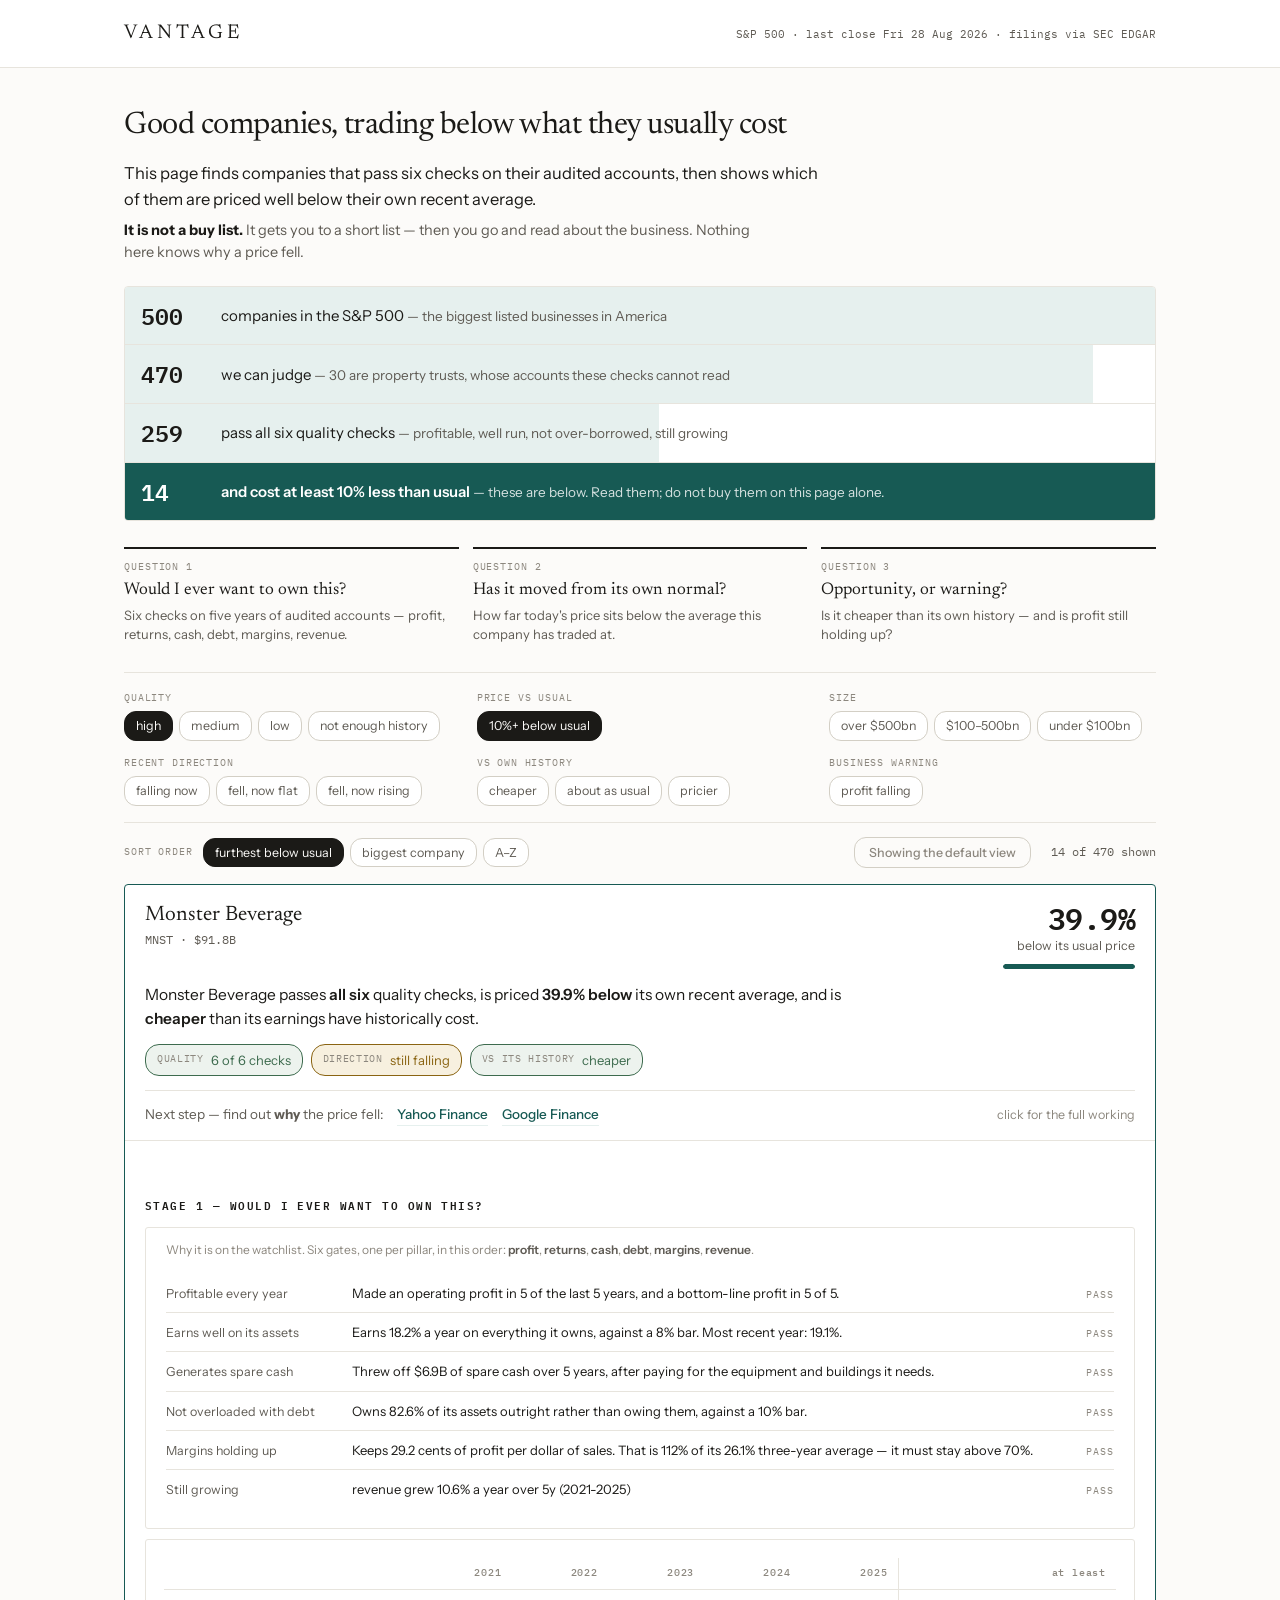
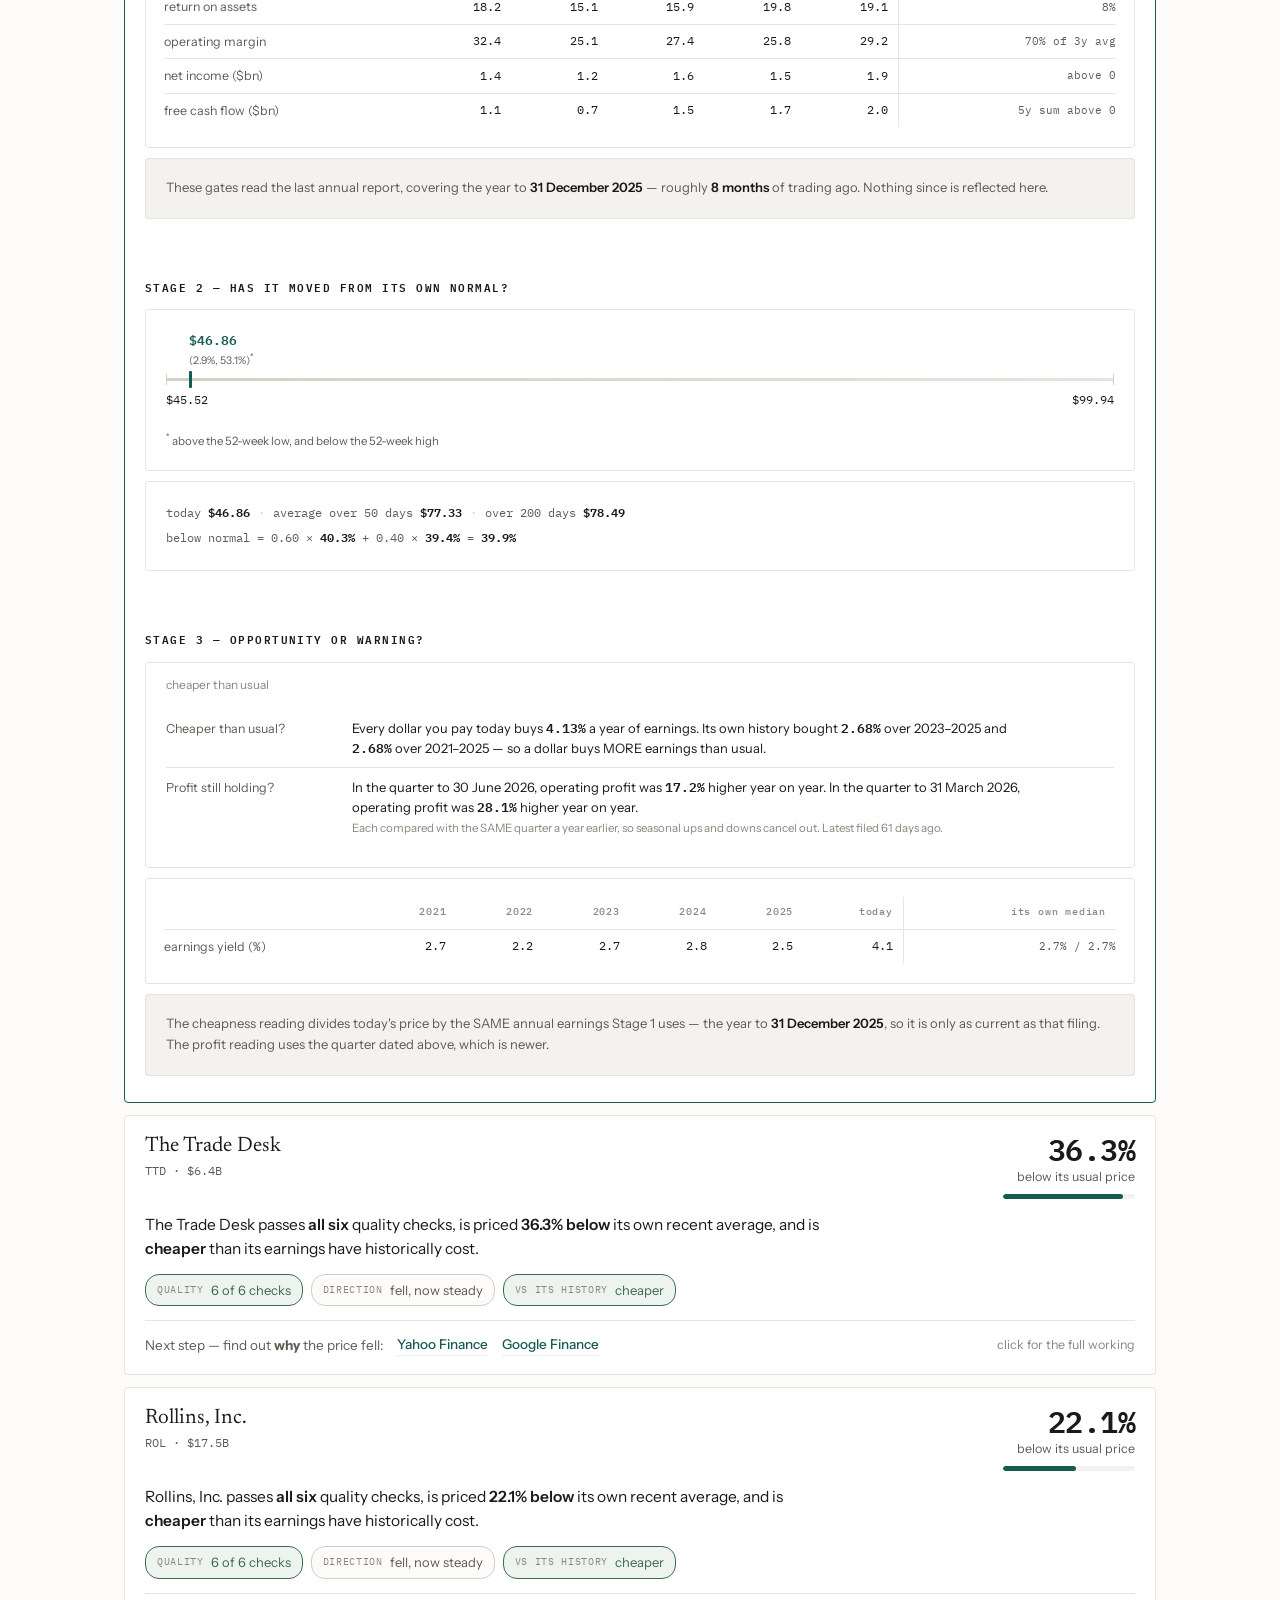
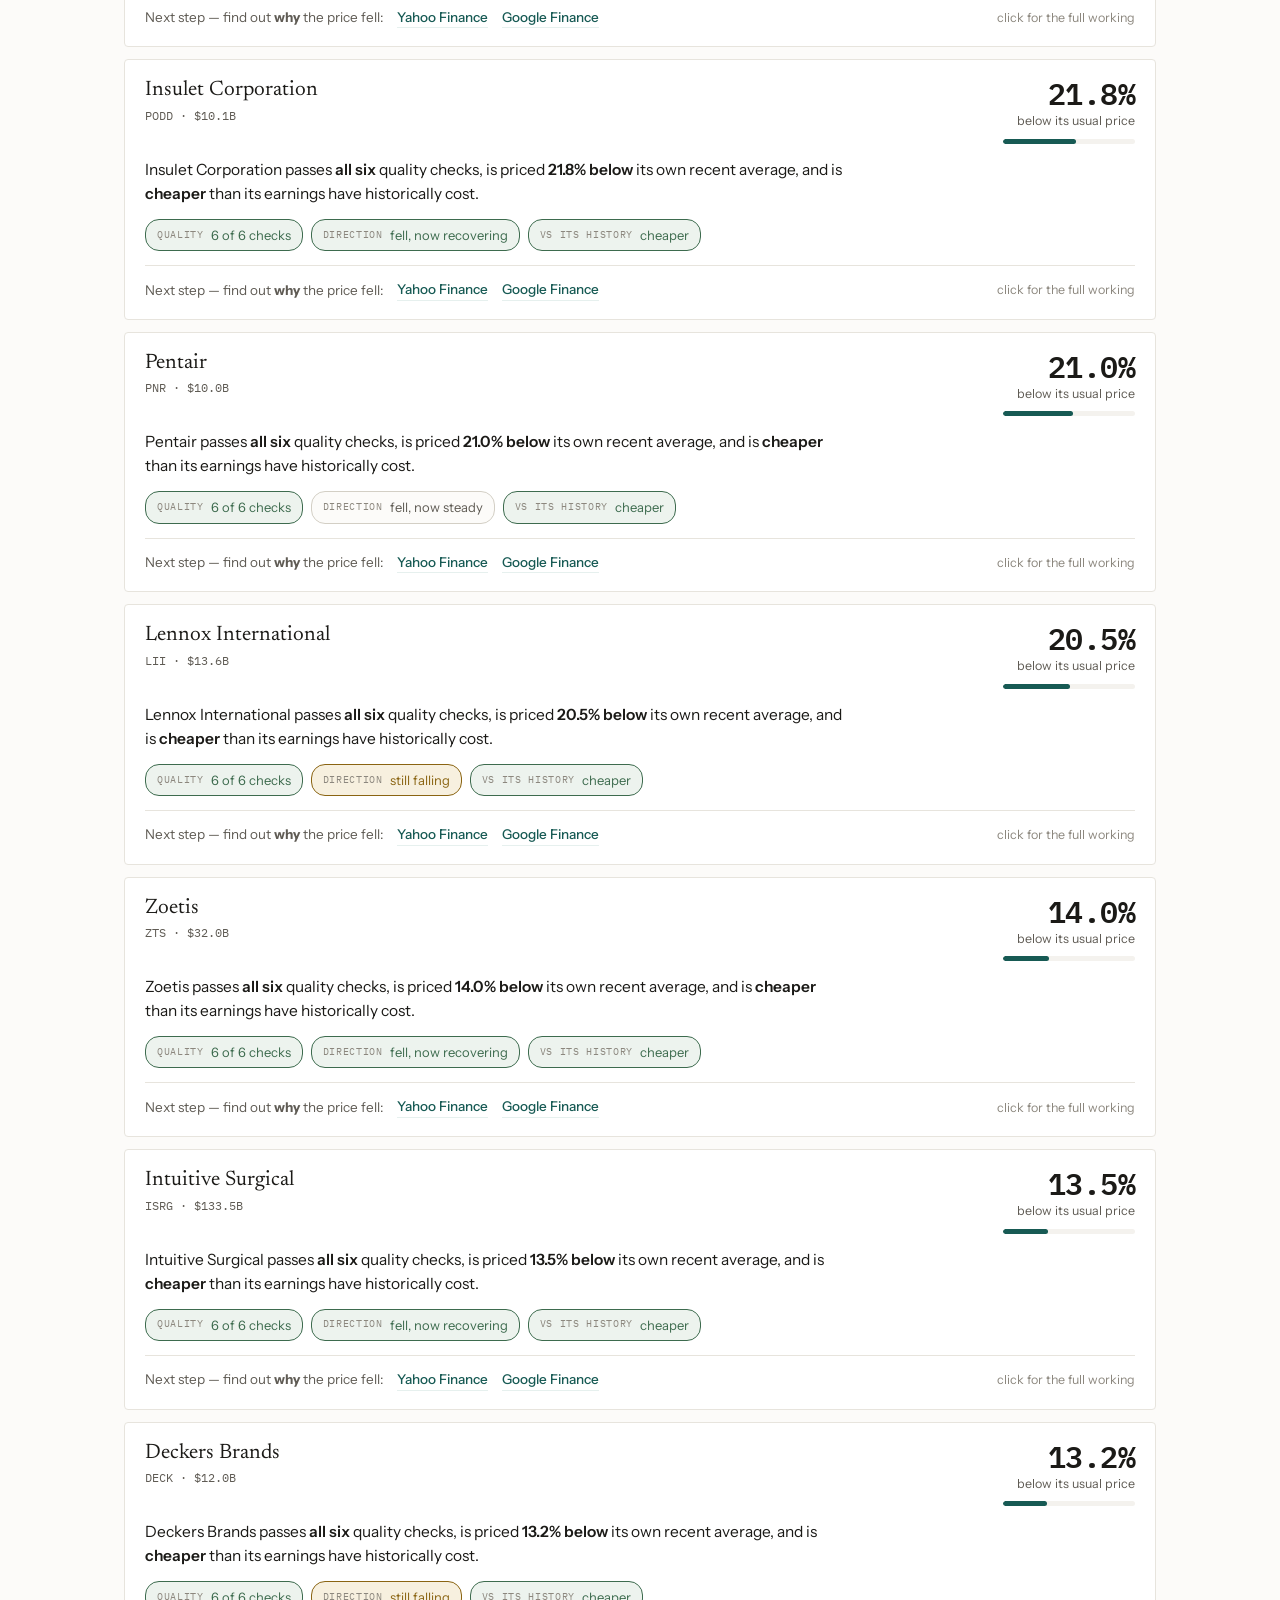
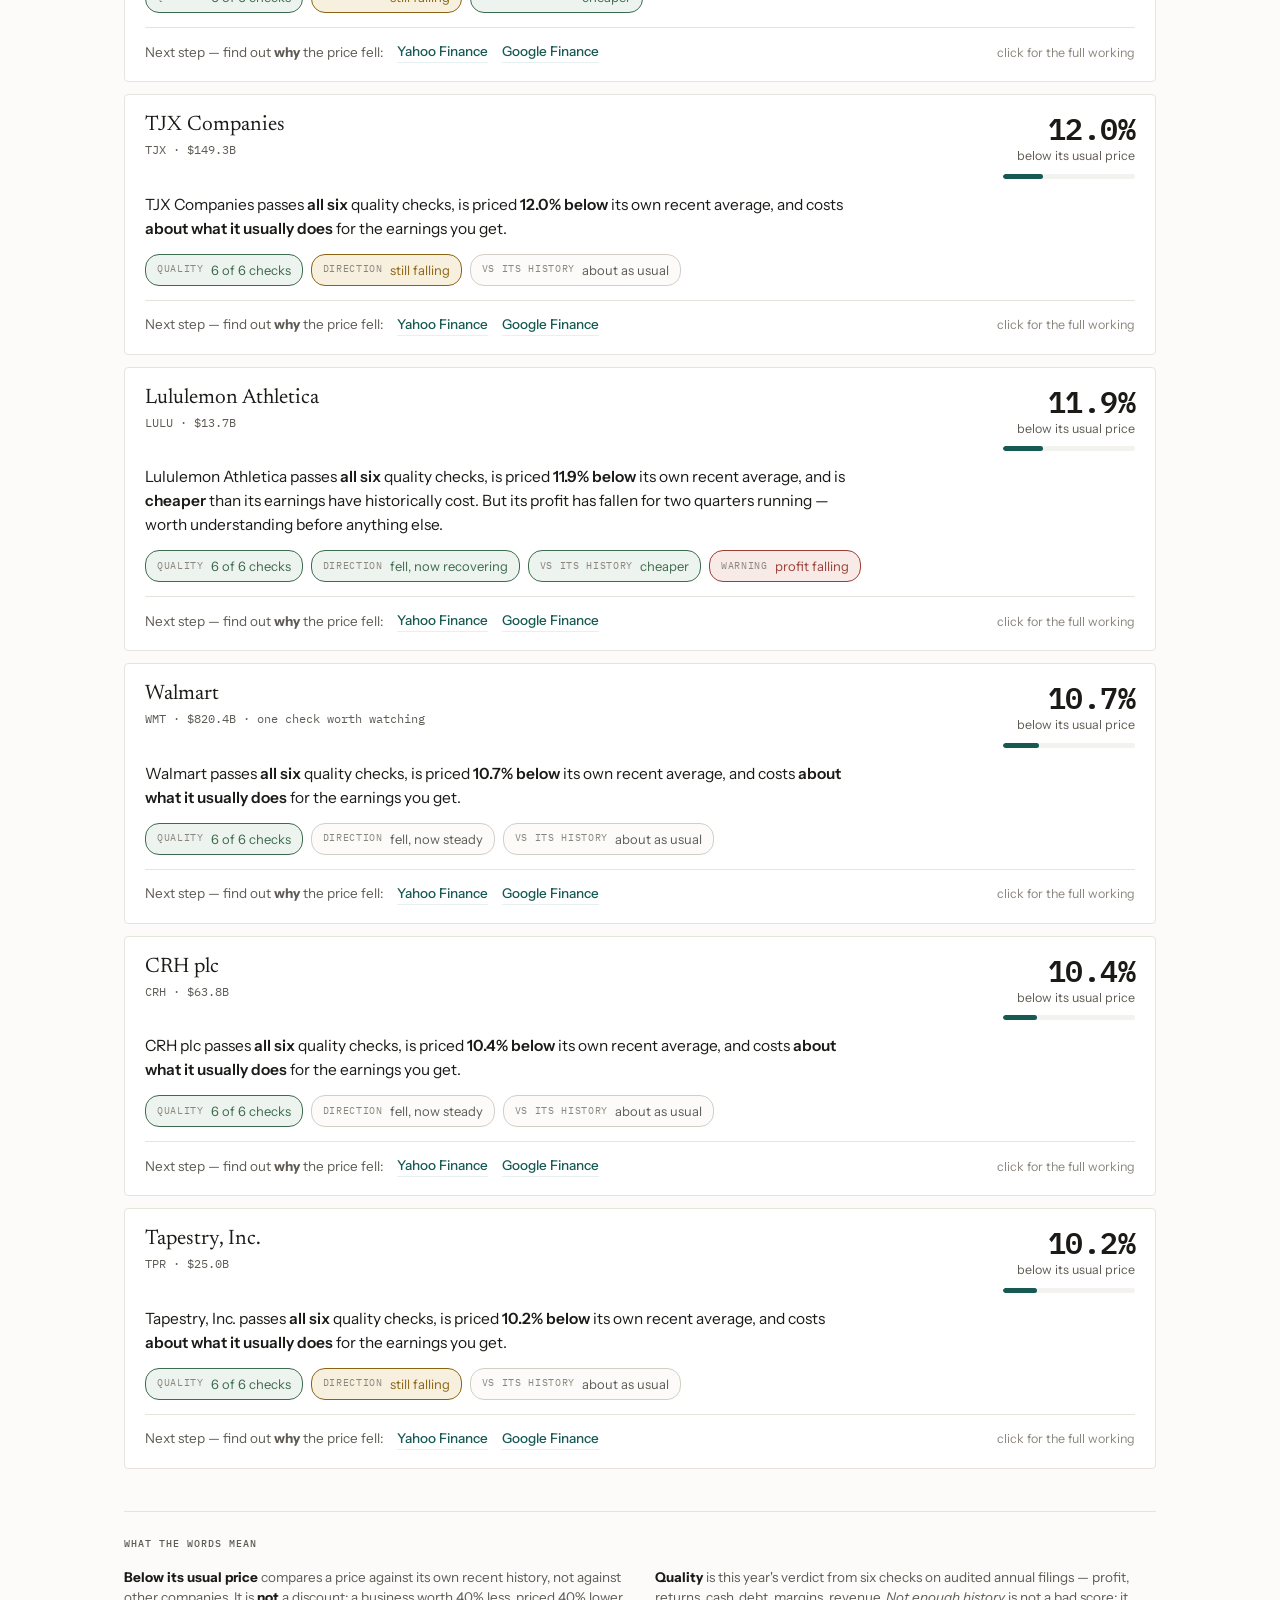
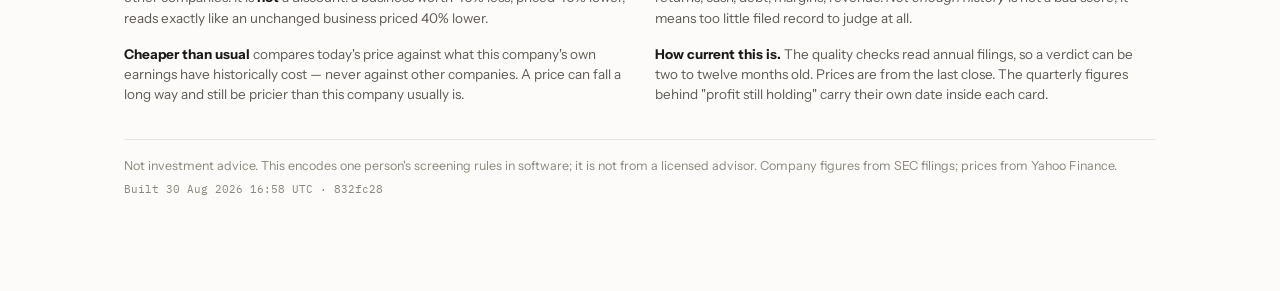
==== commit 33d3170b: "Refresh scan (2026-08-30)" ====
--- a/docs/simple/index.html
+++ b/docs/simple/index.html
@@ -101,6 +101,17 @@
 .chip:hover{border-color:var(--accent); color:var(--accent)}
 .chip.on{background:var(--ink); border-color:var(--ink); color:var(--ground)}
 .count{margin-left:auto; font-family:var(--mono); font-size:12px; color:var(--muted)}
+/* Prominent, but only while it can do something. At the default view it
+   is inert and says so; the moment a filter or the sort differs it takes
+   the accent and becomes the obvious way back. Seven control groups with
+   no way back is a trap for the reader this page is written for. */
+.resetb{font:inherit; font-size:12.5px; font-weight:500; padding:5px 14px;
+        border-radius:12px; cursor:pointer; margin-left:auto;
+        border:1px solid var(--accent); background:var(--accent); color:#fff}
+.resetb:hover{background:var(--accent-ink); border-color:var(--accent-ink)}
+.resetb[disabled]{background:transparent; border-color:var(--rule-strong);
+                  color:var(--faint); cursor:default}
+.fsort .count{margin-left:14px}
 
 /* NOT .card — detail.js uses that name for the boxes inside the expanded
    panel, and a bare .card here styled those as clickable company cards
@@ -403,6 +414,7 @@
     <button class="chip on" data-s="b">furthest below usual</button>
     <button class="chip" data-s="c">biggest company</button>
     <button class="chip" data-s="n">A–Z</button>
+    <button class="resetb" id="resetBtn" disabled>Reset</button>
     <span class="count" id="shown"></span></div>
 </section>
 
@@ -426,13 +438,13 @@
   </div>
   <p class="foot">Not investment advice. This encodes one person's screening rules in software; it
     is not from a licensed advisor. Company figures from SEC filings; prices from Yahoo Finance.
-    <span class="stamp">Built 30 Aug 2026 11:01 UTC · 731d754</span></p>
+    <span class="stamp">Built 30 Aug 2026 16:58 UTC · 832fc28</span></p>
 </section>
 </div>
 
 <script>
 const BAR=10;
-const ROWS=[{"t":"MNST","n":"Monster Beverage","s":"Consumer Staples","tier":"PASS","b":39.9,"m2":40.3,"m5":39.4,"p":46.86,"sh":"falling now","lo":45.52,"hi":99.94,"c":91.8,"fy":2025,"pe":"2025-12-31","y":"https://finance.yahoo.com/quote/MNST","g":"https://www.google.com/finance/quote/MNST:NASDAQ","ar":"","gt":[["1 Sustained profit","pass","profit negative 0/5y (allowed 0) \u00b7 net income positive 5/5"],["2 Return on capital","pass","return on assets median 18.2% vs 8% bar \u00b7 latest 19.1% (level)"],["3 Cumulative 5y FCF","pass","$+6.9B over 5y"],["4 Debt serviceable","pass","equity/assets 82.6% vs 10% bar (no interest tag)"],["5 Op margin durable","pass","latest 29.2% is 112% of 3y avg 26.1% (70% bar)"],["6 Revenue durability","pass","revenue grew 10.6% a year over 5y (2021-2025)"]],"sr":{"groups":[{"stage":1,"q":"Stage 1 \u2014 would I ever want to own this?","barhead":"at least","years":["2021","2022","2023","2024","2025"],"rows":[["return on assets",[18.2,15.1,15.9,19.8,19.1],"8%"],["operating margin",[32.4,25.1,27.4,25.8,29.2],"70% of 3y avg"],["net income ($bn)",[1.4,1.2,1.6,1.5,1.9],"above 0"],["free cash flow ($bn)",[1.1,0.7,1.5,1.7,2.0],"5y sum above 0"]]},{"stage":3,"q":"Stage 3 \u2014 is it cheaper than usual?","barhead":"its own median","years":["2021","2022","2023","2024","2025","today"],"rows":[["earnings yield (%)",[2.68,2.2,2.68,2.83,2.52,4.1],"2.7% / 2.7%"]]}]},"s3":{"l":"cheaper than usual","y":[4.13,2.68,2.68],"q":[28.1,17.2],"qe":"2026-06-30","qa":61,"qq":["2026-03-31","2026-06-30"],"yy":{"3":["2023","2025"],"5":["2021","2025"]}},"q":"high","z":"under $100bn"},{"t":"TTD","n":"The Trade Desk","s":"Communication Services","tier":"PASS","b":36.3,"m2":47.3,"m5":19.9,"p":13.57,"sh":"fell, now flat","lo":13.03,"hi":55.36,"c":6.4,"fy":2025,"pe":"2025-12-31","y":"https://finance.yahoo.com/quote/TTD","g":"https://www.google.com/finance/quote/TTD:NASDAQ","ar":"","gt":[["1 Sustained profit","pass","profit negative 0/5y (allowed 0) \u00b7 net income positive 5/5"],["2 Return on capital","pass","return on equity median 9.0% vs 10% bar \u00b7 latest 17.8% (improving)"],["3 Cumulative 5y FCF","pass","$+2.8B over 5y"],["4 Debt serviceable","pass","interest coverage 329.2x vs 2.5x bar \u00b7 operating income never fell more than 10% in a year"],["5 Op margin durable","pass","latest 20.3% is 175% of 3y avg 11.7% (70% bar)"],["6 Revenue durability","pass","revenue grew 24.7% a year over 5y (2021-2025)"]],"sr":{"groups":[{"stage":1,"q":"Stage 1 \u2014 would I ever want to own this?","barhead":"at least","years":["2021","2022","2023","2024","2025"],"rows":[["return on equity",[9.0,2.5,8.3,13.3,17.8],"10%"],["operating margin",[10.4,7.2,10.3,17.5,20.3],"70% of 3y avg"],["net income ($bn)",[0.1,0.1,0.2,0.4,0.4],"above 0"],["free cash flow ($bn)",[0.3,0.5,0.6,0.6,0.8],"5y sum above 0"],["interest coverage",[null,28.3,121.1,282.1,329.2],"4.0x"]]},{"stage":3,"q":"Stage 3 \u2014 is it cheaper than usual?","barhead":"its own median","years":["2021","2022","2023","2024","2025","today"],"rows":[["earnings yield (%)",[0.31,0.25,0.5,0.66,2.37,6.6],"0.7% / 0.5%"]]}]},"s3":{"l":"cheaper than usual","y":[6.63,0.66,0.5],"q":[22.4,-13.0],"qe":"2026-06-30","qa":61,"qq":["2026-03-31","2026-06-30"],"yy":{"3":["2023","2025"],"5":["2021","2025"]}},"q":"high","z":"under $100bn"},{"t":"APP","n":"AppLovin","s":"Communication Services","tier":"REJECTED","b":30.2,"m2":35.5,"m5":22.2,"p":317.76,"sh":"fell, now flat","lo":298.59,"hi":733.6,"c":106.3,"fy":2025,"pe":"2025-12-31","y":"https://finance.yahoo.com/quote/APP","g":"https://www.google.com/finance/quote/APP:NASDAQ","ar":"","gt":[["1 Sustained profit","fail","profit negative 1/5y (allowed 0) \u00b7 net income positive 4/5"],["2 Return on capital","pass","return on equity median 28.4% vs 10% bar \u00b7 latest 156.2% (level)"],["3 Cumulative 5y FCF","pass","$+4.1B over 5y"],["4 Debt serviceable","pass","interest coverage 20.7x vs 4.0x bar"],["5 Op margin durable","pass","latest 75.8% is 228% of 3y avg 33.2% (70% bar)"],["6 Revenue durability","pass","revenue grew 18.4% a year over 5y (2021-2025)"]],"sr":{"groups":[{"stage":1,"q":"Stage 1 \u2014 would I ever want to own this?","barhead":"at least","years":["2021","2022","2023","2024","2025"],"rows":[["return on equity",[1.7,-10.1,28.4,145.0,156.2],"10%"],["operating margin",[5.4,-1.7,41.9,59.3,75.8],"70% of 3y avg"],["net income ($bn)",[0.0,-0.2,0.4,1.6,3.3],"above 0"],["free cash flow ($bn)",[0.4,0.4,1.1,2.1,null],"5y sum above 0"],["interest coverage",[null,-0.3,2.7,6.2,20.7],"4.0x"]]},{"stage":3,"q":"Stage 3 \u2014 is it cheaper than usual?","barhead":"its own median","years":["2021","2022","2023","2024","2025","today"],"rows":[["earnings yield (%)",[0.1,-4.94,2.46,1.4,1.45,3.1],"1.4% / 1.4%"]]}]},"s3":{"l":"cheaper than usual","y":[3.07,1.45,1.4],"q":[71.4,56.0],"qe":"2026-06-30","qa":61,"qq":["2026-03-31","2026-06-30"],"yy":{"3":["2023","2025"],"5":["2021","2025"]}},"q":"low","z":"$100-500bn"},{"t":"APTV","n":"Aptiv","s":"Consumer Discretionary","tier":"REJECTED","b":25.9,"m2":32.0,"m5":16.7,"p":45.75,"sh":"fell, now flat","lo":45.44,"hi":88.67,"c":9.7,"fy":2025,"pe":"2025-12-31","y":"https://finance.yahoo.com/quote/APTV","g":"https://www.google.com/finance/quote/APTV:NYSE","ar":"5 Op margin durable|latest 5.8% is 72% of 3y avg 8.1% (70% bar)","gt":[["1 Sustained profit","pass","profit negative 0/5y (allowed 0) \u00b7 net income positive 5/5"],["2 Return on capital","fail","return on assets median 5.0% vs 8% bar \u00b7 latest 4.0% (level)"],["3 Cumulative 5y FCF","pass","$+5.2B over 5y"],["4 Debt serviceable","fail","interest coverage 3.3x vs 4.0x bar"],["5 Op margin durable","near-pass","latest 5.8% is 72% of 3y avg 8.1% (70% bar)"],["6 Revenue durability","pass","revenue grew 5.3% a year over 4y (2022-2025)"]],"sr":{"groups":[{"stage":1,"q":"Stage 1 \u2014 would I ever want to own this?","barhead":"at least","years":["2021","2022","2023","2024","2025"],"rows":[["return on assets",[5.2,4.6,5.0,6.2,4.0],"8%"],["operating margin",[null,7.2,7.8,9.3,5.8],"70% of 3y avg"],["net income ($bn)",[0.6,0.6,2.9,1.8,0.2],"above 0"],["free cash flow ($bn)",[0.6,0.4,1.0,1.6,1.5],"5y sum above 0"],["interest coverage",[7.9,5.8,5.5,5.5,3.3],"4.0x"]]},{"stage":3,"q":"Stage 3 \u2014 is it cheaper than usual?","barhead":"its own median","years":["2021","2022","2023","2024","2025","today"],"rows":[["earnings yield (%)",[1.18,2.1,11.58,11.51,0.99,1.6],"11.5% / 2.1%"]]}]},"s3":{"l":"pricier than usual","y":[1.64,11.51,2.1],"q":[-15.6,12.9],"qe":"2026-06-30","qa":61,"qq":["2026-03-31","2026-06-30"],"yy":{"3":["2023","2025"],"5":["2021","2025"]}},"q":"low","z":"under $100bn"},{"t":"ROL","n":"Rollins, Inc.","s":"Industrials","tier":"PASS","b":22.1,"m2":30.6,"m5":9.5,"p":36.38,"sh":"fell, now flat","lo":35.94,"hi":64.86,"c":17.5,"fy":2025,"pe":"2025-12-31","y":"https://finance.yahoo.com/quote/ROL","g":"https://www.google.com/finance/quote/ROL:NYSE","ar":"","gt":[["1 Sustained profit","pass","profit negative 0/5y (allowed 0) \u00b7 net income positive 5/5"],["2 Return on capital","pass","return on assets median 18.3% vs 8% bar \u00b7 latest 18.3% (level)"],["3 Cumulative 5y FCF","pass","$+2.5B over 5y"],["4 Debt serviceable","pass","interest coverage 25.4x vs 2.5x bar \u00b7 operating income never fell more than 10% in a year"],["5 Op margin durable","pass","latest 19.3% is 102% of 3y avg 18.9% (70% bar)"],["6 Revenue durability","pass","revenue grew 11.6% a year over 5y (2021-2025)"]],"sr":{"groups":[{"stage":1,"q":"Stage 1 \u2014 would I ever want to own this?","barhead":"at least","years":["2021","2022","2023","2024","2025"],"rows":[["return on assets",[17.5,18.4,17.8,18.4,18.3],"8%"],["operating margin",[18.5,18.3,19.0,19.4,19.3],"70% of 3y avg"],["net income ($bn)",[0.4,0.4,0.4,0.5,0.5],"above 0"],["free cash flow ($bn)",[0.4,0.4,0.5,0.6,0.7],"5y sum above 0"],["interest coverage",[null,187.0,30.6,23.7,25.4],"4.0x"]]},{"stage":3,"q":"Stage 3 \u2014 is it cheaper than usual?","barhead":"its own median","years":["2021","2022","2023","2024","2025","today"],"rows":[["earnings yield (%)",[2.24,2.16,2.11,2.12,1.84,3.0],"2.1% / 2.1%"]]}]},"s3":{"l":"cheaper than usual","y":[3.0,2.11,2.12],"q":[2.0,1.5],"qe":"2026-06-30","qa":61,"qq":["2026-03-31","2026-06-30"],"yy":{"3":["2023","2025"],"5":["2021","2025"]}},"q":"high","z":"under $100bn"},{"t":"PODD","n":"Insulet Corporation","s":"Health Care","tier":"PASS","b":21.8,"m2":32.4,"m5":5.8,"p":145.13,"sh":"fell, now rising","lo":133.26,"hi":352.82,"c":10.1,"fy":2025,"pe":"2025-12-31","y":"https://finance.yahoo.com/quote/PODD","g":"https://www.google.com/finance/quote/PODD:NASDAQ","ar":"","gt":[["1 Sustained profit","pass","profit negative 0/5y (allowed 0) \u00b7 net income positive 5/5"],["2 Return on capital","pass","return on assets median 6.7% vs 8% bar \u00b7 latest 11.7% (improving)"],["3 Cumulative 5y FCF","pass","$+0.6B over 5y"],["4 Debt serviceable","pass","interest coverage 8.0x vs 4.0x bar"],["5 Op margin durable","pass","latest 17.5% is 171% of 3y avg 10.3% (70% bar)"],["6 Revenue durability","pass","revenue grew 25.3% a year over 5y (2021-2025)"]],"sr":{"groups":[{"stage":1,"q":"Stage 1 \u2014 would I ever want to own this?","barhead":"at least","years":["2021","2022","2023","2024","2025"],"rows":[["return on assets",[4.9,1.3,6.7,7.9,11.7],"8%"],["operating margin",[11.5,2.9,13.0,14.9,17.5],"70% of 3y avg"],["net income ($bn)",[0.0,0.0,0.2,0.4,0.2],"above 0"],["free cash flow ($bn)",[-0.2,-0.0,0.1,0.3,0.4],"5y sum above 0"],["interest coverage",[null,1.0,6.1,7.2,8.0],"4.0x"]]},{"stage":3,"q":"Stage 3 \u2014 is it cheaper than usual?","barhead":"its own median","years":["2021","2022","2023","2024","2025","today"],"rows":[["earnings yield (%)",[0.09,0.02,1.35,2.21,1.22,2.4],"1.4% / 1.2%"]]}]},"s3":{"l":"cheaper than usual","y":[2.4,1.35,1.22],"q":[37.5,7.1],"qe":"2026-06-30","qa":61,"qq":["2026-03-31","2026-06-30"],"yy":{"3":["2023","2025"],"5":["2021","2025"]}},"q":"high","z":"under $100bn"},{"t":"PNR","n":"Pentair","s":"Industrials","tier":"PASS","b":21.0,"m2":28.5,"m5":9.7,"p":61.67,"sh":"fell, now flat","lo":61.21,"hi":111.23,"c":10.0,"fy":2025,"pe":"2025-12-31","y":"https://finance.yahoo.com/quote/PNR","g":"https://www.google.com/finance/quote/PNR:NYSE","ar":"","gt":[["1 Sustained profit","pass","profit negative 0/5y (allowed 0) \u00b7 net income positive 5/5"],["2 Return on capital","pass","return on assets median 9.9% vs 8% bar \u00b7 latest 9.9% (level)"],["3 Cumulative 5y FCF","pass","$+2.8B over 5y"],["4 Debt serviceable","pass","equity/assets 56.3% vs 10% bar (no interest tag)"],["5 Op margin durable","pass","latest 20.5% is 118% of 3y avg 17.4% (70% bar)"],["6 Revenue durability","pass","revenue grew 2.6% a year over 5y (2021-2025)"]],"sr":{"groups":[{"stage":1,"q":"Stage 1 \u2014 would I ever want to own this?","barhead":"at least","years":["2021","2022","2023","2024","2025"],"rows":[["return on assets",[10.6,7.3,8.9,9.9,9.9],"8%"],["operating margin",[16.9,14.4,18.0,19.7,20.5],"70% of 3y avg"],["net income ($bn)",[0.6,0.5,0.6,0.6,0.7],"above 0"],["free cash flow ($bn)",[0.6,0.3,0.5,0.7,0.7],"5y sum above 0"]]},{"stage":3,"q":"Stage 3 \u2014 is it cheaper than usual?","barhead":"its own median","years":["2021","2022","2023","2024","2025","today"],"rows":[["earnings yield (%)",[4.81,6.76,5.32,3.79,3.84,6.4],"3.8% / 4.8%"]]}]},"s3":{"l":"cheaper than usual","y":[6.42,3.84,4.81],"q":[28.8,3.4],"qe":"2026-03-31","qa":152,"qq":["2025-09-30","2026-03-31"],"yy":{"3":["2023","2025"],"5":["2021","2025"]}},"q":"high","z":"under $100bn"},{"t":"LII","n":"Lennox International","s":"Industrials","tier":"PASS","b":20.5,"m2":21.1,"m5":19.5,"p":393.39,"sh":"falling now","lo":389.06,"hi":574.42,"c":13.6,"fy":2025,"pe":"2025-12-31","y":"https://finance.yahoo.com/quote/LII","g":"https://www.google.com/finance/quote/LII:NYSE","ar":"","gt":[["1 Sustained profit","pass","profit negative 0/5y (allowed 0) \u00b7 net income positive 5/5"],["2 Return on capital","pass","return on assets median 21.3% vs 8% bar \u00b7 latest 20.2% (level)"],["3 Cumulative 5y FCF","pass","$+2.5B over 5y"],["4 Debt serviceable","pass","interest coverage 25.5x vs 2.5x bar \u00b7 operating income never fell more than 10% in a year"],["5 Op margin durable","pass","latest 20.0% is 122% of 3y avg 16.4% (70% bar)"],["6 Revenue durability","pass","revenue grew 5.5% a year over 5y (2021-2025)"]],"sr":{"groups":[{"stage":1,"q":"Stage 1 \u2014 would I ever want to own this?","barhead":"at least","years":["2021","2022","2023","2024","2025"],"rows":[["return on assets",[21.5,20.2,21.3,22.7,20.2],"8%"],["operating margin",[14.1,13.9,15.9,19.5,20.0],"70% of 3y avg"],["net income ($bn)",[0.5,0.5,0.6,0.8,0.8],"above 0"],["free cash flow ($bn)",[0.4,0.2,0.5,0.8,0.6],"5y sum above 0"],["interest coverage",[23.6,17.0,15.3,26.9,25.5],"4.0x"]]},{"stage":3,"q":"Stage 3 \u2014 is it cheaper than usual?","barhead":"its own median","years":["2021","2022","2023","2024","2025","today"],"rows":[["earnings yield (%)",[4.03,6.02,3.79,3.77,4.72,5.8],"3.8% / 4.0%"]]}]},"s3":{"l":"cheaper than usual","y":[5.79,3.79,4.03],"q":[8.4,-2.7],"qe":"2026-03-31","qa":152,"qq":["2025-09-30","2026-03-31"],"yy":{"3":["2023","2025"],"5":["2021","2025"]}},"q":"high","z":"under $100bn"},{"t":"NRG","n":"NRG Energy","s":"Utilities","tier":"REJECTED","b":20.5,"m2":24.5,"m5":14.5,"p":111.12,"sh":"fell, now flat","lo":111.12,"hi":182.82,"c":23.4,"fy":2025,"pe":"2025-12-31","y":"https://finance.yahoo.com/quote/NRG","g":"https://www.google.com/finance/quote/NRG:NYSE","ar":"","gt":[["1 Sustained profit","pass","profit negative 0/5y (allowed 0) \u00b7 net income positive 4/5"],["2 Return on capital","pass","return on equity median 45.4% vs 8% bar \u00b7 latest 51.4% (level)"],["3 Cumulative 5y FCF","fail","operating cash flow positive 4/5y (utility track: capex excluded)"],["4 Debt serviceable","fail","interest coverage 2.5x vs 4.0x bar"],["5 Op margin durable","pass","latest 6.1% is 111% of 3y avg 5.5% (70% bar)"],["6 Revenue durability","pass","revenue grew 3.2% a year over 5y (2021-2025)"]],"sr":{"groups":[{"stage":1,"q":"Stage 1 \u2014 would I ever want to own this?","barhead":"at least","years":["2021","2022","2023","2024","2025"],"rows":[["return on equity",[60.8,31.9,-7.0,45.4,51.4],"10%"],["operating margin",[12.5,6.4,1.4,8.7,6.1],"70% of 3y avg"],["net income ($bn)",[2.2,1.2,-0.2,1.1,0.9],"above 0"],["free cash flow ($bn)",[0.2,-0.0,-0.8,1.8,0.8],"5y sum above 0"],["interest coverage",[null,4.8,0.6,3.7,2.5],"4.0x"]]},{"stage":3,"q":"Stage 3 \u2014 is it cheaper than usual?","barhead":"its own median","years":["2021","2022","2023","2024","2025","today"],"rows":[["earnings yield (%)",[23.45,17.74,-2.27,5.66,2.54,3.6],"2.5% / 5.7%"]]}]},"s3":{"l":"priced about as usual, profit falling","y":[3.61,2.54,5.66],"q":[-100.0,-71.1],"qe":"2026-03-31","qa":152,"qq":["2025-06-30","2026-03-31"],"yy":{"3":["2023","2025"],"5":["2021","2025"]}},"q":"low","z":"under $100bn"},{"t":"BLDR","n":"Builders FirstSource","s":"Industrials","tier":"REJECTED","b":19.2,"m2":25.7,"m5":9.6,"p":67.72,"sh":"fell, now flat","lo":66.01,"hi":149.21,"c":7.3,"fy":2025,"pe":"2025-12-31","y":"https://finance.yahoo.com/quote/BLDR","g":"https://www.google.com/finance/quote/BLDR:NYSE","ar":"","gt":[["1 Sustained profit","pass","profit negative 0/5y (allowed 0) \u00b7 net income positive 5/5"],["2 Return on capital","pass","return on assets median 16.4% vs 8% bar \u00b7 latest 5.5% (level)"],["3 Cumulative 5y FCF","pass","$+9.0B over 5y"],["4 Debt serviceable","pass","equity/assets 38.7% vs 10% bar (no interest tag)"],["5 Op margin durable","fail","latest 5.2% is 40% of 3y avg 13.0% (70% bar)"],["6 Revenue durability","fail","shrinking -6.5% a year \u00b7 latest revenue is 81% of its own 3y average (100% bar)"]],"sr":{"groups":[{"stage":1,"q":"Stage 1 \u2014 would I ever want to own this?","barhead":"at least","years":["2021","2022","2023","2024","2025"],"rows":[["return on assets",[17.6,28.1,16.4,11.9,5.5],"8%"],["operating margin",[12.0,16.6,12.7,9.7,5.2],"70% of 3y avg"],["net income ($bn)",[1.7,2.7,1.5,1.1,0.4],"above 0"],["free cash flow ($bn)",[1.5,3.3,1.8,1.5,0.9],"5y sum above 0"],["revenue ($bn)",[19.9,22.7,17.1,16.4,15.2],"own 3y avg"]]},{"stage":3,"q":"Stage 3 \u2014 is it cheaper than usual?","barhead":"its own median","years":["2021","2022","2023","2024","2025","today"],"rows":[["earnings yield (%)",[9.89,25.92,7.15,6.34,3.78,5.7],"6.3% / 7.2%"]]}]},"s3":{"l":"pricier than usual, profit falling","y":[5.74,6.34,7.15],"q":[-91.0,-58.7],"qe":"2026-06-30","qa":61,"qq":["2026-03-31","2026-06-30"],"yy":{"3":["2023","2025"],"5":["2021","2025"]}},"q":"low","z":"under $100bn"},{"t":"BSX","n":"Boston Scientific","s":"Health Care","tier":"REJECTED","b":18.5,"m2":31.3,"m5":-0.6,"p":46.84,"sh":"fell, now rising","lo":42.63,"hi":108.14,"c":67.9,"fy":2025,"pe":"2025-12-31","y":"https://finance.yahoo.com/quote/BSX","g":"https://www.google.com/finance/quote/BSX:NYSE","ar":"","gt":[["1 Sustained profit","pass","profit negative 0/5y (allowed 0) \u00b7 net income positive 5/5"],["2 Return on capital","fail","return on assets median 5.2% vs 8% bar \u00b7 latest 6.5% (level)"],["3 Cumulative 5y FCF","pass","$+10.3B over 5y"],["4 Debt serviceable","pass","interest coverage 10.4x vs 2.5x bar \u00b7 operating income never fell more than 10% in a year"],["5 Op margin durable","pass","latest 18.0% is 120% of 3y avg 15.0% (70% bar)"],["6 Revenue durability","pass","revenue grew 14.0% a year over 5y (2021-2025)"]],"sr":{"groups":[{"stage":1,"q":"Stage 1 \u2014 would I ever want to own this?","barhead":"at least","years":["2021","2022","2023","2024","2025"],"rows":[["return on assets",[2.9,4.0,5.3,5.2,6.5],"8%"],["operating margin",[10.1,13.0,16.5,15.5,18.0],"70% of 3y avg"],["net income ($bn)",[1.0,0.7,1.6,1.8,2.9],"above 0"],["free cash flow ($bn)",[1.3,0.9,1.8,2.6,3.7],"5y sum above 0"],["interest coverage",[3.5,3.5,8.8,8.5,10.4],"4.0x"]]},{"stage":3,"q":"Stage 3 \u2014 is it cheaper than usual?","barhead":"its own median","years":["2021","2022","2023","2024","2025","today"],"rows":[["earnings yield (%)",[1.62,0.97,1.85,1.4,2.03,4.1],"1.9% / 1.6%"]]}]},"s3":{"l":"cheaper than usual","y":[4.14,1.85,1.62],"q":[19.5,43.8],"qe":"2026-06-30","qa":61,"qq":["2026-03-31","2026-06-30"],"yy":{"3":["2023","2025"],"5":["2021","2025"]}},"q":"low","z":"under $100bn"},{"t":"NKE","n":"Nike, Inc.","s":"Consumer Discretionary","tier":"BORDERLINE","b":16.1,"m2":23.2,"m5":5.5,"p":39.6,"sh":"fell, now flat","lo":38.44,"hi":75.84,"c":58.7,"fy":2026,"pe":"2026-05-31","y":"https://finance.yahoo.com/quote/NKE","g":"https://www.google.com/finance/quote/NKE:NYSE","ar":"5 Op margin durable|latest 8.4% is 75% of 3y avg 11.2% (70% bar)","gt":[["1 Sustained profit","pass","profit negative 0/5y (allowed 0) \u00b7 net income positive 5/5"],["2 Return on capital","pass","return on assets median 13.0% vs 8% bar \u00b7 latest 8.0% (level)"],["3 Cumulative 5y FCF","pass","$+21.4B over 5y"],["4 Debt serviceable","pass","equity/assets 38.7% vs 10% bar (no interest tag)"],["5 Op margin durable","near-pass","latest 8.4% is 75% of 3y avg 11.2% (70% bar)"],["6 Revenue durability","near-fail","shrinking -0.2% a year \u00b7 latest revenue is 93% of its own 3y average (100% bar)"]],"sr":{"groups":[{"stage":1,"q":"Stage 1 \u2014 would I ever want to own this?","barhead":"at least","years":["2022","2023","2024","2025","2026"],"rows":[["return on assets",[13.0,13.1,13.9,8.4,8.0],"8%"],["operating margin",[14.2,12.1,13.0,8.4,8.4],"70% of 3y avg"],["net income ($bn)",[6.0,5.1,5.7,3.2,3.1],"above 0"],["free cash flow ($bn)",[4.4,4.9,6.6,3.3,2.2],"5y sum above 0"],["revenue ($bn)",[46.7,51.2,51.4,46.3,46.4],"own 3y avg"]]},{"stage":3,"q":"Stage 3 \u2014 is it cheaper than usual?","barhead":"its own median","years":["2022","2023","2024","2025","2026","today"],"rows":[["earnings yield (%)",[3.41,3.28,4.13,3.69,4.58,5.3],"4.1% / 3.7%"]]}]},"s3":{"l":"cheaper than usual, profit falling","y":[5.3,4.13,3.69],"q":[-29.4,-23.0],"qe":"2026-02-28","qa":183,"qq":["2025-11-30","2026-02-28"],"yy":{"3":["2024","2026"],"5":["2022","2026"]}},"q":"medium","z":"under $100bn"},{"t":"NCLH","n":"Norwegian Cruise Line Holdings","s":"Consumer Discretionary","tier":"REJECTED","b":15.2,"m2":16.4,"m5":13.5,"p":16.65,"sh":"falling now","lo":14.79,"hi":26.94,"c":7.6,"fy":2025,"pe":"2025-12-31","y":"https://finance.yahoo.com/quote/NCLH","g":"https://www.google.com/finance/quote/NCLH:NYSE","ar":"","gt":[["1 Sustained profit","fail","profit negative 2/5y (allowed 0) \u00b7 net income positive 3/5"],["2 Return on capital","fail","return on assets median 3.8% vs 8% bar \u00b7 latest 5.5% (level)"],["3 Cumulative 5y FCF","fail","$-5.9B over 5y"],["4 Debt serviceable","near-fail","equity/assets 9.8% vs 10% bar (no interest tag)"],["5 Op margin durable","fail","latest 15.9% is 0% of 3y avg -1.9% (70% bar)"],["6 Revenue durability","pass","revenue grew 97.3% a year over 5y (2021-2025)"]],"sr":{"groups":[{"stage":1,"q":"Stage 1 \u2014 would I ever want to own this?","barhead":"at least","years":["2021","2022","2023","2024","2025"],"rows":[["return on assets",[-10.8,-6.6,3.8,5.8,5.5],"8%"],["operating margin",[-393.9,-32.0,10.9,15.5,15.9],"70% of 3y avg"],["net income ($bn)",[-4.5,-2.3,0.2,0.9,0.4],"above 0"],["free cash flow ($bn)",[-3.2,-1.6,-0.7,0.8,-1.2],"5y sum above 0"]]},{"stage":3,"q":"Stage 3 \u2014 is it cheaper than usual?","barhead":"its own median","years":["2021","2022","2023","2024","2025","today"],"rows":[["earnings yield (%)",[-59.45,-44.2,1.95,7.35,4.12,5.5],"4.1% / 1.9%"]]}]},"s3":{"l":"cheaper than usual","y":[5.53,4.12,1.95],"q":[15.9,-14.3],"qe":"2026-06-30","qa":61,"qq":["2026-03-31","2026-06-30"],"yy":{"3":["2023","2025"],"5":["2021","2025"]}},"q":"low","z":"under $100bn"},{"t":"GNRC","n":"Generac","s":"Industrials","tier":"BORDERLINE","b":14.5,"m2":11.5,"m5":18.9,"p":183.8,"sh":"falling now","lo":136.37,"hi":295.54,"c":10.8,"fy":2025,"pe":"2025-12-31","y":"https://finance.yahoo.com/quote/GNRC","g":"https://www.google.com/finance/quote/GNRC:NYSE","ar":"4 Debt serviceable|interest coverage 4.1x vs 4.0x bar","gt":[["1 Sustained profit","pass","profit negative 0/5y (allowed 0) \u00b7 net income positive 5/5"],["2 Return on capital","near-pass","return on assets median 8.3% vs 8% bar \u00b7 latest 4.1% (level)"],["3 Cumulative 5y FCF","pass","$+1.5B over 5y"],["4 Debt serviceable","near-pass","interest coverage 4.1x vs 4.0x bar"],["5 Op margin durable","near-fail","latest 6.9% is 60% of 3y avg 11.5% (70% bar)"],["6 Revenue durability","pass","revenue grew 3.0% a year over 5y (2021-2025)"]],"sr":{"groups":[{"stage":1,"q":"Stage 1 \u2014 would I ever want to own this?","barhead":"at least","years":["2021","2022","2023","2024","2025"],"rows":[["return on assets",[11.7,8.7,6.0,8.3,4.1],"8%"],["operating margin",[19.3,12.4,9.6,12.5,6.9],"70% of 3y avg"],["net income ($bn)",[0.6,0.4,0.2,0.3,0.2],"above 0"],["free cash flow ($bn)",[0.3,-0.0,0.4,0.6,0.3],"5y sum above 0"],["interest coverage",[21.9,10.3,4.0,6.0,4.1],"4.0x"]]},{"stage":3,"q":"Stage 3 \u2014 is it cheaper than usual?","barhead":"its own median","years":["2021","2022","2023","2024","2025","today"],"rows":[["earnings yield (%)",[2.36,5.38,2.53,3.48,1.97,1.5],"2.5% / 2.5%"]]}]},"s3":{"l":"pricier than usual","y":[1.46,2.53,2.53],"q":[40.2,88.2],"qe":"2026-06-30","qa":61,"qq":["2026-03-31","2026-06-30"],"yy":{"3":["2023","2025"],"5":["2021","2025"]}},"q":"medium","z":"under $100bn"},{"t":"ZTS","n":"Zoetis","s":"Health Care","tier":"PASS","b":14.0,"m2":25.0,"m5":-2.5,"p":77.34,"sh":"fell, now rising","lo":71.36,"hi":153.45,"c":32.0,"fy":2025,"pe":"2025-12-31","y":"https://finance.yahoo.com/quote/ZTS","g":"https://www.google.com/finance/quote/ZTS:NYSE","ar":"","gt":[["1 Sustained profit","pass","profit negative 0/5y (allowed 0) \u00b7 net income positive 5/5"],["2 Return on capital","pass","return on assets median 16.2% vs 8% bar \u00b7 latest 17.2% (level)"],["3 Cumulative 5y FCF","pass","$+9.3B over 5y"],["4 Debt serviceable","pass","interest coverage 15.1x vs 2.5x bar \u00b7 operating income never fell more than 10% in a year"],["5 Op margin durable","pass","latest 35.5% is 105% of 3y avg 33.7% (70% bar)"],["6 Revenue durability","pass","revenue grew 5.0% a year over 5y (2021-2025)"]],"sr":{"groups":[{"stage":1,"q":"Stage 1 \u2014 would I ever want to own this?","barhead":"at least","years":["2021","2022","2023","2024","2025"],"rows":[["return on assets",[14.1,14.1,16.2,17.4,17.2],"8%"],["operating margin",[32.0,32.9,34.4,33.8,35.5],"70% of 3y avg"],["net income ($bn)",[2.0,2.1,2.3,2.5,2.7],"above 0"],["free cash flow ($bn)",[1.7,1.3,1.6,2.3,2.3],"5y sum above 0"],["interest coverage",[11.1,12.0,12.3,13.9,15.1],"4.0x"]]},{"stage":3,"q":"Stage 3 \u2014 is it cheaper than usual?","barhead":"its own median","years":["2021","2022","2023","2024","2025","today"],"rows":[["earnings yield (%)",[1.85,3.21,2.67,3.46,4.86,7.8],"3.5% / 3.2%"]]}]},"s3":{"l":"cheaper than usual","y":[7.78,3.46,3.21],"q":[-1.9,-5.0],"qe":"2026-06-30","qa":61,"qq":["2026-03-31","2026-06-30"],"yy":{"3":["2023","2025"],"5":["2021","2025"]}},"q":"high","z":"under $100bn"},{"t":"ECHO","n":"EchoStar","s":"Communication Services","tier":"REJECTED","b":13.9,"m2":19.0,"m5":6.2,"p":86.84,"sh":"fell, now flat","lo":56.95,"hi":141.8,"c":25.2,"fy":2025,"pe":"2025-12-31","y":"https://finance.yahoo.com/quote/ECHO","g":"https://www.google.com/finance/quote/ECHO:NASDAQ","ar":"","gt":[["1 Sustained profit",null,"insufficient history"],["2 Return on capital",null,"insufficient history"],["3 Cumulative 5y FCF","pass","$+1.6B over 5y"],["4 Debt serviceable","pass","equity/assets 13.4% vs 10% bar (no interest tag)"],["5 Op margin durable","fail","latest -118.1% is -4204% of 3y avg 2.8% (70% bar)"],["6 Revenue durability","near-fail","shrinking -6.7% a year \u00b7 latest revenue is 87% of its own 3y average (100% bar)"]],"sr":{"groups":[{"stage":1,"q":"Stage 1 \u2014 would I ever want to own this?","barhead":"at least","years":["2018","2019","2023","2024","2025"],"rows":[["return on equity",[-1.0,-1.7,-8.6,-0.6,-251.4],"10%"],["operating margin",[2.1,3.9,-1.6,-1.9,-118.1],"70% of 3y avg"],["net income ($bn)",[-0.0,-0.1,-1.7,-0.1,-14.5],"above 0"],["free cash flow ($bn)",[0.2,0.2,-0.7,-0.3,-1.1],"5y sum above 0"],["revenue ($bn)",[1.8,1.9,17.0,15.8,15.0],"own 3y avg"]]},{"stage":3,"q":"Stage 3 \u2014 is it cheaper than usual?","barhead":"its own median","years":["2021","2022","2023","2024","2025","today"],"rows":[["earnings yield (%)",[30.13,48.26,-37.9,-1.92,-46.38,-58.0],"-37.9% / -1.9%"]]}]},"s3":{"l":"pricier than usual, profit falling","y":[-58.05,-37.9,-1.92],"q":[-104.3,-125.9],"qe":"2024-06-30","qa":791,"qq":["2024-03-31","2024-06-30"],"yy":{"3":["2023","2025"],"5":["2021","2025"]}},"q":"low","z":"under $100bn"},{"t":"ISRG","n":"Intuitive Surgical","s":"Health Care","tier":"PASS","b":13.5,"m2":20.5,"m5":3.0,"p":372.6,"sh":"fell, now rising","lo":332.02,"hi":592.85,"c":133.5,"fy":2025,"pe":"2025-12-31","y":"https://finance.yahoo.com/quote/ISRG","g":"https://www.google.com/finance/quote/ISRG:NASDAQ","ar":"","gt":[["1 Sustained profit","pass","profit negative 0/5y (allowed 0) \u00b7 net income positive 5/5"],["2 Return on capital","pass","return on assets median 9.9% vs 8% bar \u00b7 latest 11.4% (level)"],["3 Cumulative 5y FCF","pass","$+7.3B over 5y"],["4 Debt serviceable","pass","equity/assets 87.1% vs 10% bar (no interest tag)"],["5 Op margin durable","pass","latest 29.3% is 112% of 3y avg 26.1% (70% bar)"],["6 Revenue durability","pass","revenue grew 15.2% a year over 5y (2021-2025)"]],"sr":{"groups":[{"stage":1,"q":"Stage 1 \u2014 would I ever want to own this?","barhead":"at least","years":["2021","2022","2023","2024","2025"],"rows":[["return on assets",[10.6,9.6,9.0,9.9,11.4],"8%"],["operating margin",[31.9,25.3,24.8,28.1,29.3],"70% of 3y avg"],["net income ($bn)",[1.7,1.3,1.8,2.3,2.9],"above 0"],["free cash flow ($bn)",[1.7,1.0,0.7,1.3,2.5],"5y sum above 0"]]},{"stage":3,"q":"Stage 3 \u2014 is it cheaper than usual?","barhead":"its own median","years":["2021","2022","2023","2024","2025","today"],"rows":[["earnings yield (%)",[1.3,1.38,1.49,1.23,1.39,2.1],"1.4% / 1.4%"]]}]},"s3":{"l":"cheaper than usual","y":[2.11,1.39,1.38],"q":[48.0,30.7],"qe":"2026-06-30","qa":61,"qq":["2026-03-31","2026-06-30"],"yy":{"3":["2023","2025"],"5":["2021","2025"]}},"q":"high","z":"$100-500bn"},{"t":"DECK","n":"Deckers Brands","s":"Consumer Discretionary","tier":"PASS","b":13.2,"m2":14.4,"m5":11.5,"p":87.76,"sh":"falling now","lo":79.54,"hi":123.91,"c":12.0,"fy":2026,"pe":"2026-03-31","y":"https://finance.yahoo.com/quote/DECK","g":"https://www.google.com/finance/quote/DECK:NYSE","ar":"","gt":[["1 Sustained profit","pass","profit negative 0/5y (allowed 0) \u00b7 net income positive 5/5"],["2 Return on capital","pass","return on assets median 23.4% vs 8% bar \u00b7 latest 27.1% (level)"],["3 Cumulative 5y FCF","pass","$+3.6B over 5y"],["4 Debt serviceable","pass","interest coverage 499.2x vs 2.5x bar \u00b7 operating income never fell more than 10% in a year"],["5 Op margin durable","pass","latest 23.1% is 109% of 3y avg 21.1% (70% bar)"],["6 Revenue durability","pass","revenue grew 14.8% a year over 5y (2022-2026)"]],"sr":{"groups":[{"stage":1,"q":"Stage 1 \u2014 would I ever want to own this?","barhead":"at least","years":["2022","2023","2024","2025","2026"],"rows":[["return on assets",[19.1,20.2,23.4,26.1,27.1],"8%"],["operating margin",[17.9,18.0,21.6,23.6,23.1],"70% of 3y avg"],["net income ($bn)",[0.5,0.5,0.8,1.0,1.0],"above 0"],["free cash flow ($bn)",[0.1,0.5,0.9,1.0,1.1],"5y sum above 0"],["interest coverage",[null,189.6,361.7,335.3,499.2],"4.0x"]]},{"stage":3,"q":"Stage 3 \u2014 is it cheaper than usual?","barhead":"its own median","years":["2022","2023","2024","2025","2026","today"],"rows":[["earnings yield (%)",[35.64,4.31,3.1,5.66,7.01,8.0],"5.7% / 5.7%"]]}]},"s3":{"l":"cheaper than usual","y":[8.0,5.66,5.66],"q":[8.3,-6.0],"qe":"2026-06-30","qa":61,"qq":["2025-12-31","2026-06-30"],"yy":{"3":["2024","2026"],"5":["2022","2026"]}},"q":"high","z":"under $100bn"},{"t":"LHX","n":"L3Harris","s":"Industrials","tier":"REJECTED","b":12.9,"m2":16.2,"m5":7.9,"p":262.82,"sh":"fell, now flat","lo":261.98,"hi":375.64,"c":48.9,"fy":2025,"pe":"2026-01-02","y":"https://finance.yahoo.com/quote/LHX","g":"https://www.google.com/finance/quote/LHX:NYSE","ar":"","gt":[["1 Sustained profit","pass","profit negative 0/5y (allowed 0) \u00b7 net income positive 5/5"],["2 Return on capital","fail","return on assets median 3.6% vs 8% bar \u00b7 latest 4.0% (level)"],["3 Cumulative 5y FCF","pass","$+10.7B over 5y"],["4 Debt serviceable","pass","equity/assets 47.7% vs 10% bar (no interest tag)"],["5 Op margin durable","pass","latest 9.0% is 105% of 3y avg 8.6% (70% bar)"],["6 Revenue durability","pass","revenue grew 13.5% a year over 5y (2020-2025)"]],"sr":{"groups":[{"stage":1,"q":"Stage 1 \u2014 would I ever want to own this?","barhead":"at least","years":["2021","2022","2023","2025","2026"],"rows":[["return on assets",[4.8,2.7,2.7,3.6,4.0],"8%"],["operating margin",[11.8,6.6,7.3,9.0,null],"70% of 3y avg"],["net income ($bn)",[1.8,1.1,1.2,1.5,1.6],"above 0"],["free cash flow ($bn)",[2.3,1.9,1.6,2.2,2.7],"5y sum above 0"]]},{"stage":3,"q":"Stage 3 \u2014 is it cheaper than usual?","barhead":"its own median","years":["2021","2022","2023","2025","2026","today"],"rows":[["earnings yield (%)",[4.67,2.83,3.2,3.85,2.82,3.2],"3.2% / 3.2%"]]}]},"s3":{"l":"cheaper than usual","y":[3.25,3.2,3.2],"q":[24.2,14.5],"qe":"2026-07-03","qa":58,"qq":["2026-04-03","2026-07-03"],"yy":{"3":["2023","2026"],"5":["2021","2026"]}},"q":"low","z":"under $100bn"},{"t":"CHRW","n":"C.H. Robinson","s":"Industrials","tier":"REJECTED","b":12.5,"m2":12.6,"m5":12.4,"p":150.39,"sh":"falling now","lo":123.05,"hi":209.42,"c":17.6,"fy":2025,"pe":"2025-12-31","y":"https://finance.yahoo.com/quote/CHRW","g":"https://www.google.com/finance/quote/CHRW:NASDAQ","ar":"","gt":[["1 Sustained profit","pass","profit negative 0/5y (allowed 0) \u00b7 net income positive 5/5"],["2 Return on capital","pass","return on assets median 12.2% vs 8% bar \u00b7 latest 12.4% (level)"],["3 Cumulative 5y FCF","pass","$+3.7B over 5y"],["4 Debt serviceable","pass","equity/assets 36.5% vs 10% bar (no interest tag)"],["5 Op margin durable","pass","latest 4.9% is 124% of 3y avg 3.9% (70% bar)"],["6 Revenue durability","fail","shrinking -8.4% a year \u00b7 latest revenue is 81% of its own 3y average (100% bar)"]],"sr":{"groups":[{"stage":1,"q":"Stage 1 \u2014 would I ever want to own this?","barhead":"at least","years":["2021","2022","2023","2024","2025"],"rows":[["return on assets",[12.2,16.8,7.8,10.0,12.4],"8%"],["operating margin",[4.7,5.1,2.9,3.8,4.9],"70% of 3y avg"],["net income ($bn)",[0.8,0.9,0.3,0.5,0.6],"above 0"],["free cash flow ($bn)",[0.1,1.6,0.7,0.5,0.9],"5y sum above 0"],["revenue ($bn)",[23.1,24.7,17.6,17.7,16.2],"own 3y avg"]]},{"stage":3,"q":"Stage 3 \u2014 is it cheaper than usual?","barhead":"its own median","years":["2021","2022","2023","2024","2025","today"],"rows":[["earnings yield (%)",[6.5,8.78,3.33,3.84,3.03,3.2],"3.3% / 3.8%"]]}]},"s3":{"l":"pricier than usual","y":[3.21,3.33,3.84],"q":[-0.7,18.4],"qe":"2026-06-30","qa":61,"qq":["2026-03-31","2026-06-30"],"yy":{"3":["2023","2025"],"5":["2021","2025"]}},"q":"low","z":"under $100bn"},{"t":"RDDT","n":"Reddit","s":"Communication Services","tier":"CANNOT ASSESS","b":12.0,"m2":12.9,"m5":10.7,"p":153.0,"sh":"falling now","lo":121.84,"hi":270.71,"c":29.4,"fy":2025,"pe":"2025-12-31","y":"https://finance.yahoo.com/quote/RDDT","g":"https://www.google.com/finance/quote/RDDT:NYSE","ar":"","gt":[["1 Sustained profit",null,"insufficient history"],["2 Return on capital",null,"insufficient history"],["3 Cumulative 5y FCF","pass","$+0.7B over 4y"],["4 Debt serviceable",null,"no interest or equity tag"],["5 Op margin durable",null,"no revenue tag match"],["6 Revenue durability","pass","revenue grew 48.9% a year over 4y (2022-2025)"]],"sr":{"groups":[{"stage":1,"q":"Stage 1 \u2014 would I ever want to own this?","barhead":"at least","years":["2022","2023","2024","2025"],"rows":[["return on equity",[41.8,22.0,-22.7,18.1],"10%"],["operating margin",[-25.8,-17.4,-43.1,20.1],"70% of 3y avg"],["net income ($bn)",[-0.2,-0.1,-0.5,0.5],"above 0"],["free cash flow ($bn)",[-0.1,-0.1,0.2,0.7],"5y sum above 0"]]},{"stage":3,"q":"Stage 3 \u2014 is it cheaper than usual?","barhead":"its own median","years":["2024","2025"],"rows":[["earnings yield (%)",[-2.04,1.14],"\u2014"]]}]},"s3":{"l":"profit holding up","y":null,"q":[4586.4,242.2],"qe":"2026-06-30","qa":61,"qq":["2026-03-31","2026-06-30"],"yy":{"3":["2024","2025"],"5":["2024","2025"]}},"q":"uncertain","z":"under $100bn"},{"t":"TJX","n":"TJX Companies","s":"Consumer Discretionary","tier":"PASS","b":12.0,"m2":12.3,"m5":11.5,"p":135.12,"sh":"falling now","lo":134.22,"hi":167.88,"c":149.3,"fy":2026,"pe":"2026-01-31","y":"https://finance.yahoo.com/quote/TJX","g":"https://www.google.com/finance/quote/TJX:NYSE","ar":"","gt":[["1 Sustained profit","pass","profit negative 0/5y (allowed 0) \u00b7 net income positive 5/5"],["2 Return on capital","pass","return on assets median 15.8% vs 8% bar \u00b7 latest 16.1% (level)"],["3 Cumulative 5y FCF","pass","$+18.1B over 5y"],["4 Debt serviceable","pass","interest coverage 92.4x vs 2.5x bar \u00b7 operating income never fell more than 10% in a year"],["5 Op margin durable","pass","latest 12.1% is 114% of 3y avg 10.6% (70% bar)"],["6 Revenue durability","pass","revenue grew 5.6% a year over 5y (2022-2026)"]],"sr":{"groups":[{"stage":1,"q":"Stage 1 \u2014 would I ever want to own this?","barhead":"at least","years":["2022","2023","2024","2025","2026"],"rows":[["return on assets",[12.2,12.9,15.8,16.1,16.1],"8%"],["operating margin",[9.1,9.3,11.0,11.5,12.1],"70% of 3y avg"],["net income ($bn)",[3.3,3.5,4.5,4.9,5.5],"above 0"],["free cash flow ($bn)",[2.0,2.6,4.3,4.2,4.9],"5y sum above 0"],["interest coverage",[35.8,50.9,72.8,83.1,92.4],"4.0x"]]},{"stage":3,"q":"Stage 3 \u2014 is it cheaper than usual?","barhead":"its own median","years":["2022","2023","2024","2025","2026","today"],"rows":[["earnings yield (%)",[4.05,3.82,4.1,3.49,3.28,3.6],"3.5% / 3.8%"]]}]},"s3":{"l":"priced about as usual","y":[3.6,3.49,3.82],"q":[27.9,22.5],"qe":"2026-08-01","qa":29,"qq":["2026-05-02","2026-08-01"],"yy":{"3":["2024","2026"],"5":["2022","2026"]}},"q":"high","z":"$100-500bn"},{"t":"LULU","n":"Lululemon Athletica","s":"Consumer Discretionary","tier":"PASS","b":11.9,"m2":21.6,"m5":-2.5,"p":120.81,"sh":"fell, now rising","lo":105.43,"hi":215.88,"c":13.7,"fy":2025,"pe":"2026-02-01","y":"https://finance.yahoo.com/quote/LULU","g":"https://www.google.com/finance/quote/LULU:NASDAQ","ar":"","gt":[["1 Sustained profit","pass","profit negative 0/5y (allowed 0) \u00b7 net income positive 5/5"],["2 Return on capital","pass","return on assets median 21.3% vs 8% bar \u00b7 latest 20.7% (level)"],["3 Cumulative 5y FCF","pass","$+5.5B over 5y"],["4 Debt serviceable","pass","equity/assets 58.7% vs 10% bar (no interest tag)"],["5 Op margin durable","pass","latest 19.9% is 96% of 3y avg 20.7% (70% bar)"],["6 Revenue durability","pass","revenue grew 15.4% a year over 5y (2022-2026)"]],"sr":{"groups":[{"stage":1,"q":"Stage 1 \u2014 would I ever want to own this?","barhead":"at least","years":["2022","2023","2024","2025","2026"],"rows":[["return on assets",[21.3,18.7,23.8,26.0,20.7],"8%"],["operating margin",[21.3,16.4,22.2,23.7,19.9],"70% of 3y avg"],["net income ($bn)",[1.0,0.9,1.6,1.8,1.6],"above 0"],["free cash flow ($bn)",[1.0,0.3,1.6,1.6,0.9],"5y sum above 0"]]},{"stage":3,"q":"Stage 3 \u2014 is it cheaper than usual?","barhead":"its own median","years":["2022","2023","2024","2025","2026","today"],"rows":[["earnings yield (%)",[2.37,2.15,2.55,3.53,7.6,11.0],"3.5% / 2.6%"]]}]},"s3":{"l":"cheaper than usual, profit falling","y":[10.98,3.53,2.55],"q":[-11.2,-36.9],"qe":"2026-05-03","qa":119,"qq":["2025-11-02","2026-05-03"],"yy":{"3":["2024","2026"],"5":["2022","2026"]}},"q":"high","z":"under $100bn"},{"t":"VST","n":"Vistra Corp.","s":"Utilities","tier":"REJECTED","b":11.9,"m2":13.4,"m5":9.7,"p":137.09,"sh":"falling now","lo":134.52,"hi":217.02,"c":46.0,"fy":2025,"pe":"2025-12-31","y":"https://finance.yahoo.com/quote/VST","g":"https://www.google.com/finance/quote/VST:NYSE","ar":"","gt":[["1 Sustained profit","fail","profit negative 2/5y (allowed 0) \u00b7 net income positive 3/5"],["2 Return on capital","pass","return on equity median 18.5% vs 8% bar \u00b7 latest 18.5% (level)"],["3 Cumulative 5y FCF","fail","operating cash flow positive 4/5y (utility track: capex excluded)"],["4 Debt serviceable","fail","interest coverage 1.6x vs 4.0x bar"],["5 Op margin durable","pass","latest 10.8% is 83% of 3y avg 13.1% (70% bar)"],["6 Revenue durability","pass","shrinking -0.2% a year \u00b7 latest revenue is 119% of its own 3y average (100% bar)"]],"sr":{"groups":[{"stage":1,"q":"Stage 1 \u2014 would I ever want to own this?","barhead":"at least","years":["2021","2022","2023","2024","2025"],"rows":[["return on equity",[-15.4,-25.0,28.1,47.7,18.5],"10%"],["operating margin",[-8.6,-7.5,19.3,27.6,10.8],"70% of 3y avg"],["net income ($bn)",[-1.3,-1.2,1.5,2.7,0.9],"above 0"],["free cash flow ($bn)",[-1.2,-0.8,3.8,2.5,1.3],"5y sum above 0"],["interest coverage",[null,-3.2,3.6,4.5,1.6],"4.0x"],["revenue ($bn)",[17.7,15.6,13.8,14.8,17.6],"own 3y avg"]]},{"stage":3,"q":"Stage 3 \u2014 is it cheaper than usual?","barhead":"its own median","years":["2021","2022","2023","2024","2025","today"],"rows":[["earnings yield (%)",[-12.76,-14.72,9.47,5.12,1.36,1.6],"5.1% / 1.4%"]]}]},"s3":{"l":"priced about as usual","y":[1.59,5.12,1.36],"q":[-59.9,7.4],"qe":"2026-06-30","qa":61,"qq":["2025-09-30","2026-06-30"],"yy":{"3":["2023","2025"],"5":["2021","2025"]}},"q":"low","z":"under $100bn"},{"t":"LVS","n":"Las Vegas Sands","s":"Consumer Discretionary","tier":"REJECTED","b":11.1,"m2":16.8,"m5":2.6,"p":45.04,"sh":"fell, now rising","lo":44.24,"hi":68.29,"c":29.2,"fy":2025,"pe":"2025-12-31","y":"https://finance.yahoo.com/quote/LVS","g":"https://www.google.com/finance/quote/LVS:NYSE","ar":"2 Return on capital|return on assets median 8.4% vs 8% bar \u00b7 latest 10.2% (level)","gt":[["1 Sustained profit","fail","profit negative 2/5y (allowed 0) \u00b7 net income positive 4/5"],["2 Return on capital","near-pass","return on assets median 8.4% vs 8% bar \u00b7 latest 10.2% (level)"],["3 Cumulative 5y FCF","pass","$+5.2B over 5y"],["4 Debt serviceable","near-fail","interest coverage 3.8x vs 4.0x bar"],["5 Op margin durable","pass","latest 21.6% is 267% of 3y avg 8.1% (70% bar)"],["6 Revenue durability","pass","revenue grew 32.4% a year over 5y (2021-2025)"]],"sr":{"groups":[{"stage":1,"q":"Stage 1 \u2014 would I ever want to own this?","barhead":"at least","years":["2021","2022","2023","2024","2025"],"rows":[["return on assets",[-2.7,-2.8,8.4,9.2,10.2],"8%"],["operating margin",[-16.3,-19.3,22.3,21.3,21.6],"70% of 3y avg"],["net income ($bn)",[-1.0,1.8,1.2,1.4,1.6],"above 0"],["free cash flow ($bn)",[null,null,2.2,1.6,1.9],"5y sum above 0"],["interest coverage",[-1.1,-1.1,2.8,3.3,3.8],"4.0x"]]},{"stage":3,"q":"Stage 3 \u2014 is it cheaper than usual?","barhead":"its own median","years":["2021","2022","2023","2024","2025","today"],"rows":[["earnings yield (%)",[-3.57,5.32,3.44,3.97,3.67,5.2],"3.7% / 3.7%"]]}]},"s3":{"l":"cheaper than usual","y":[5.22,3.67,3.67],"q":[48.4,-21.1],"qe":"2026-06-30","qa":61,"qq":["2026-03-31","2026-06-30"],"yy":{"3":["2023","2025"],"5":["2021","2025"]}},"q":"low","z":"under $100bn"},{"t":"ON","n":"ON Semiconductor","s":"Information Technology","tier":"REJECTED","b":11.0,"m2":6.6,"m5":17.7,"p":72.61,"sh":"falling now","lo":44.9,"hi":133.93,"c":28.3,"fy":2025,"pe":"2025-12-31","y":"https://finance.yahoo.com/quote/ON","g":"https://www.google.com/finance/quote/ON:NASDAQ","ar":"","gt":[["1 Sustained profit","pass","profit negative 0/5y (allowed 0) \u00b7 net income positive 5/5"],["2 Return on capital","pass","return on assets median 10.6% vs 8% bar \u00b7 latest 0.5% (level)"],["3 Cumulative 5y FCF","pass","$+6.0B over 5y"],["4 Debt serviceable","fail","interest coverage 1.2x vs 4.0x bar"],["5 Op margin durable","fail","latest 1.4% is 5% of 3y avg 28.0% (70% bar)"],["6 Revenue durability","fail","shrinking -2.9% a year \u00b7 latest revenue is 76% of its own 3y average (100% bar)"]],"sr":{"groups":[{"stage":1,"q":"Stage 1 \u2014 would I ever want to own this?","barhead":"at least","years":["2021","2022","2023","2024","2025"],"rows":[["return on assets",[10.6,15.6,15.2,9.9,0.5],"8%"],["operating margin",[19.1,28.3,30.8,25.0,1.4],"70% of 3y avg"],["net income ($bn)",[1.0,1.9,2.2,1.6,0.1],"above 0"],["free cash flow ($bn)",[1.3,1.6,0.4,1.2,1.4],"5y sum above 0"],["interest coverage",[null,24.9,33.9,28.4,1.2],"4.0x"],["revenue ($bn)",[6.7,8.3,8.3,7.1,6.0],"own 3y avg"]]},{"stage":3,"q":"Stage 3 \u2014 is it cheaper than usual?","barhead":"its own median","years":["2021","2022","2023","2024","2025","today"],"rows":[["earnings yield (%)",[3.34,6.81,5.85,5.76,0.54,0.4],"5.8% / 5.8%"]]}]},"s3":{"l":"pricier than usual","y":[0.4,5.76,5.76],"q":[-40.6,33.7],"qe":"2026-07-03","qa":58,"qq":["2025-10-03","2026-07-03"],"yy":{"3":["2023","2025"],"5":["2021","2025"]}},"q":"low","z":"under $100bn"},{"t":"WMT","n":"Walmart","s":"Consumer Staples","tier":"PASS","b":10.7,"m2":12.7,"m5":7.8,"p":103.09,"sh":"fell, now flat","lo":95.31,"hi":133.88,"c":820.4,"fy":2026,"pe":"2026-01-31","y":"https://finance.yahoo.com/quote/WMT","g":"https://www.google.com/finance/quote/WMT:NASDAQ","ar":"2 Return on capital|return on assets median 8.4% vs 8% bar \u00b7 latest 8.3% (level)","gt":[["1 Sustained profit","pass","profit negative 0/5y (allowed 0) \u00b7 net income positive 5/5"],["2 Return on capital","near-pass","return on assets median 8.4% vs 8% bar \u00b7 latest 8.3% (level)"],["3 Cumulative 5y FCF","pass","$+65.8B over 5y"],["4 Debt serviceable","pass","interest coverage 12.9x vs 4.0x bar"],["5 Op margin durable","pass","latest 4.2% is 106% of 3y avg 4.0% (70% bar)"],["6 Revenue durability","pass","revenue grew 5.6% a year over 5y (2022-2026)"]],"sr":{"groups":[{"stage":1,"q":"Stage 1 \u2014 would I ever want to own this?","barhead":"at least","years":["2022","2023","2024","2025","2026"],"rows":[["return on assets",[8.4,6.6,8.5,8.9,8.3],"8%"],["operating margin",[4.6,3.4,4.2,4.4,4.2],"70% of 3y avg"],["net income ($bn)",[13.7,11.7,15.5,19.4,21.9],"above 0"],["free cash flow ($bn)",[11.1,12.0,15.1,12.7,14.9],"5y sum above 0"],["interest coverage",[15.5,11.4,12.0,13.0,12.9],"4.0x"]]},{"stage":3,"q":"Stage 3 \u2014 is it cheaper than usual?","barhead":"its own median","years":["2022","2023","2024","2025","2026","today"],"rows":[["earnings yield (%)",[3.69,3.09,3.57,2.49,2.31,2.6],"2.5% / 3.1%"]]}]},"s3":{"l":"priced about as usual","y":[2.65,2.49,3.09],"q":[5.0,28.8],"qe":"2026-07-31","qa":30,"qq":["2026-04-30","2026-07-31"],"yy":{"3":["2024","2026"],"5":["2022","2026"]}},"q":"high","z":"over $500bn"},{"t":"FSLR","n":"First Solar","s":"Information Technology","tier":"REJECTED","b":10.6,"m2":11.9,"m5":8.8,"p":204.46,"sh":"falling now","lo":184.7,"hi":318.25,"c":22.0,"fy":2025,"pe":"2025-12-31","y":"https://finance.yahoo.com/quote/FSLR","g":"https://www.google.com/finance/quote/FSLR:NASDAQ","ar":"","gt":[["1 Sustained profit","fail","profit negative 1/5y (allowed 0) \u00b7 net income positive 4/5"],["2 Return on capital","pass","return on assets median 6.5% vs 8% bar \u00b7 latest 9.5% (improving)"],["3 Cumulative 5y FCF","fail","$-0.2B over 5y"],["4 Debt serviceable","pass","interest coverage 36.2x vs 4.0x bar"],["5 Op margin durable","pass","latest 30.6% is 158% of 3y avg 19.3% (70% bar)"],["6 Revenue durability","pass","revenue grew 15.6% a year over 5y (2021-2025)"]],"sr":{"groups":[{"stage":1,"q":"Stage 1 \u2014 would I ever want to own this?","barhead":"at least","years":["2021","2022","2023","2024","2025"],"rows":[["return on assets",[6.3,-0.3,6.5,9.1,9.5],"8%"],["operating margin",[20.1,-1.0,25.8,33.2,30.6],"70% of 3y avg"],["net income ($bn)",[0.5,-0.0,0.8,1.3,1.5],"above 0"],["free cash flow ($bn)",[-0.3,-0.0,-0.8,-0.3,1.2],"5y sum above 0"],["interest coverage",[null,-2.2,66.1,35.9,36.2],"4.0x"]]},{"stage":3,"q":"Stage 3 \u2014 is it cheaper than usual?","barhead":"its own median","years":["2021","2022","2023","2024","2025","today"],"rows":[["earnings yield (%)",[5.03,-0.27,4.49,6.82,5.44,7.0],"5.4% / 5.0%"]]}]},"s3":{"l":"cheaper than usual","y":[6.95,5.44,5.03],"q":[56.1,24.6],"qe":"2026-06-30","qa":61,"qq":["2026-03-31","2026-06-30"],"yy":{"3":["2023","2025"],"5":["2021","2025"]}},"q":"low","z":"under $100bn"},{"t":"CRH","n":"CRH plc","s":"Materials","tier":"PASS","b":10.4,"m2":13.7,"m5":5.4,"p":95.86,"sh":"fell, now flat","lo":93.09,"hi":129.92,"c":63.8,"fy":2025,"pe":"2025-12-31","y":"https://finance.yahoo.com/quote/CRH","g":"https://www.google.com/finance/quote/CRH:NYSE","ar":"","gt":[["1 Sustained profit","pass","profit negative 0/4y (allowed 0) \u00b7 net income positive 4/4"],["2 Return on capital","pass","return on assets median 7.2% vs 8% bar \u00b7 latest 7.4% (improving)"],["3 Cumulative 5y FCF","pass","$+13.2B over 5y"],["4 Debt serviceable","pass","interest coverage 6.7x vs 2.5x bar \u00b7 operating income never fell more than 10% in a year"],["5 Op margin durable","pass","latest 14.5% is 116% of 3y avg 12.5% (70% bar)"],["6 Revenue durability","pass","revenue grew 6.4% a year over 5y (2021-2025)"]],"sr":{"groups":[{"stage":1,"q":"Stage 1 \u2014 would I ever want to own this?","barhead":"at least","years":["2022","2023","2024","2025"],"rows":[["return on assets",[6.6,7.0,7.7,7.4],"8%"],["operating margin",[11.6,12.0,13.8,14.5],"70% of 3y avg"],["net income ($bn)",[3.9,3.2,3.5,3.8],"above 0"],["free cash flow ($bn)",[2.3,3.2,2.4,2.9],"5y sum above 0"],["interest coverage",[11.1,11.1,8.0,6.7],"4.0x"]]},{"stage":3,"q":"Stage 3 \u2014 is it cheaper than usual?","barhead":"its own median","years":["2021","2022","2023","2024","2025","today"],"rows":[["earnings yield (%)",[7.17,13.87,6.48,5.53,4.46,5.7],"5.5% / 6.5%"]]}]},"s3":{"l":"priced about as usual","y":[5.75,5.53,6.48],"q":[-311.1,7.4],"qe":"2026-06-30","qa":61,"qq":["2026-03-31","2026-06-30"],"yy":{"3":["2023","2025"],"5":["2021","2025"]}},"q":"high","z":"under $100bn"},{"t":"LUV","n":"Southwest Airlines","s":"Industrials","tier":"REJECTED","b":10.2,"m2":7.1,"m5":14.8,"p":39.64,"sh":"falling now","lo":29.29,"hi":54.33,"c":19.4,"fy":2025,"pe":"2025-12-31","y":"https://finance.yahoo.com/quote/LUV","g":"https://www.google.com/finance/quote/LUV:NYSE","ar":"5 Op margin durable|latest 1.5% is 73% of 3y avg 2.1% (70% bar)","gt":[["1 Sustained profit","pass","profit negative 0/5y (allowed 0) \u00b7 net income positive 5/5"],["2 Return on capital","fail","return on assets median 1.2% vs 8% bar \u00b7 latest 1.2% (level)"],["3 Cumulative 5y FCF","fail","$-1.1B over 5y"],["4 Debt serviceable","fail","interest coverage 2.6x vs 4.0x bar"],["5 Op margin durable","near-pass","latest 1.5% is 73% of 3y avg 2.1% (70% bar)"],["6 Revenue durability","pass","revenue grew 15.5% a year over 5y (2021-2025)"]],"sr":{"groups":[{"stage":1,"q":"Stage 1 \u2014 would I ever want to own this?","barhead":"at least","years":["2021","2022","2023","2024","2025"],"rows":[["return on assets",[3.7,2.3,0.5,0.8,1.2],"8%"],["operating margin",[10.9,4.3,0.9,1.2,1.5],"70% of 3y avg"],["net income ($bn)",[1.0,0.5,0.5,0.5,0.4],"above 0"],["free cash flow ($bn)",[1.8,-0.1,-0.4,-1.6,-0.8],"5y sum above 0"],["interest coverage",[null,3.0,0.9,1.3,2.6],"4.0x"]]},{"stage":3,"q":"Stage 3 \u2014 is it cheaper than usual?","barhead":"its own median","years":["2021","2022","2023","2024","2025","today"],"rows":[["earnings yield (%)",[4.07,2.8,2.78,2.33,1.93,2.0],"2.3% / 2.8%"]]}]},"s3":{"l":"pricier than usual","y":[1.99,2.33,2.78],"q":[-7.9,26.7],"qe":"2026-06-30","qa":61,"qq":["2025-09-30","2026-06-30"],"yy":{"3":["2023","2025"],"5":["2021","2025"]}},"q":"low","z":"under $100bn"},{"t":"TPR","n":"Tapestry, Inc.","s":"Consumer Discretionary","tier":"PASS","b":10.2,"m2":8.7,"m5":12.4,"p":125.49,"sh":"falling now","lo":97.92,"hi":164.78,"c":25.0,"fy":2026,"pe":"2026-06-27","y":"https://finance.yahoo.com/quote/TPR","g":"https://www.google.com/finance/quote/TPR:NYSE","ar":"","gt":[["1 Sustained profit","pass","profit negative 0/5y (allowed 0) \u00b7 net income positive 5/5"],["2 Return on capital","pass","return on assets median 12.8% vs 8% bar \u00b7 latest 22.6% (level)"],["3 Cumulative 5y FCF","pass","$+5.6B over 5y"],["4 Debt serviceable","pass","interest coverage 16.0x vs 4.0x bar"],["5 Op margin durable","pass","latest 23.9% is 177% of 3y avg 13.5% (70% bar)"],["6 Revenue durability","pass","revenue grew 4.6% a year over 5y (2022-2026)"]],"sr":{"groups":[{"stage":1,"q":"Stage 1 \u2014 would I ever want to own this?","barhead":"at least","years":["2022","2023","2024","2025","2026"],"rows":[["return on assets",[12.8,13.0,6.7,5.0,22.6],"8%"],["operating margin",[17.6,17.6,17.1,5.9,23.9],"70% of 3y avg"],["net income ($bn)",[0.9,0.9,0.8,0.2,1.5],"above 0"],["free cash flow ($bn)",[0.8,0.8,1.1,1.1,1.8],"5y sum above 0"],["interest coverage",[17.1,16.1,3.1,1.5,16.0],"4.0x"]]},{"stage":3,"q":"Stage 3 \u2014 is it cheaper than usual?","barhead":"its own median","years":["2022","2023","2024","2025","2026","today"],"rows":[["earnings yield (%)",[11.41,9.75,8.48,0.95,4.98,5.8],"5.0% / 8.5%"]]}]},"s3":{"l":"priced about as usual","y":[5.79,4.98,8.48],"q":[45.4,68.5],"qe":"2026-03-28","qa":155,"qq":["2025-12-27","2026-03-28"],"yy":{"3":["2024","2026"],"5":["2022","2026"]}},"q":"high","z":"under $100bn"},{"t":"CCL","n":"Carnival Corporation","s":"Consumer Discretionary","tier":"REJECTED","b":9.9,"m2":10.2,"m5":9.4,"p":24.76,"sh":"falling now","lo":23.65,"hi":33.45,"c":33.9,"fy":2025,"pe":"2025-11-30","y":"https://finance.yahoo.com/quote/CCL","g":"https://www.google.com/finance/quote/CCL:NYSE","ar":"","gt":[["1 Sustained profit","fail","profit negative 2/5y (allowed 0) \u00b7 net income positive 2/5"],["2 Return on capital","fail","return on assets median 3.1% vs 8% bar \u00b7 latest 6.9% (level)"],["3 Cumulative 5y FCF","fail","$-9.4B over 5y"],["4 Debt serviceable","fail","interest coverage 3.3x vs 4.0x bar"],["5 Op margin durable","fail","latest 16.8% is 0% of 3y avg -4.2% (70% bar)"],["6 Revenue durability","pass","revenue grew 93.3% a year over 5y (2021-2025)"]],"sr":{"groups":[{"stage":1,"q":"Stage 1 \u2014 would I ever want to own this?","barhead":"at least","years":["2021","2022","2023","2024","2025"],"rows":[["return on assets",[-10.5,-6.7,3.1,5.8,6.9],"8%"],["operating margin",[-371.5,-36.0,9.1,14.3,16.8],"70% of 3y avg"],["net income ($bn)",[-9.5,-6.1,-0.1,1.9,2.8],"above 0"],["free cash flow ($bn)",[-7.7,-6.6,1.0,1.3,2.6],"5y sum above 0"],["interest coverage",[null,-2.7,0.9,2.0,3.3],"4.0x"]]},{"stage":3,"q":"Stage 3 \u2014 is it cheaper than usual?","barhead":"its own median","years":["2021","2022","2023","2024","2025","today"],"rows":[["earnings yield (%)",[-48.79,-52.8,-0.4,5.75,7.96,8.2],"5.8% / -0.4%"]]}]},"s3":{"l":"cheaper than usual","y":[8.16,5.75,-0.4],"q":[11.8,-8.9],"qe":"2026-05-31","qa":91,"qq":["2026-02-28","2026-05-31"],"yy":{"3":["2023","2025"],"5":["2021","2025"]}},"q":"low","z":"under $100bn"},{"t":"FIS","n":"Fidelity National Information Services","s":"Financials","tier":"REJECTED","b":9.9,"m2":16.3,"m5":0.3,"p":41.44,"sh":"fell, now rising","lo":37.72,"hi":67.62,"c":21.4,"fy":2025,"pe":"2025-12-31","y":"https://finance.yahoo.com/quote/FIS","g":"https://www.google.com/finance/quote/FIS:NYSE","ar":"","gt":[["1 Sustained profit","fail","profit negative 0/5y (allowed 1) \u00b7 net income positive 3/5"],["2 Return on capital","fail","return on equity median 0.9% vs 10% bar \u00b7 latest 2.7% (level)"],["3 Cumulative 5y FCF","pass","$+7.9B over 4y"],["4 Debt serviceable","pass","interest coverage 4.5x vs 2.5x bar \u00b7 operating income never fell more than 10% in a year"],["5 Op margin durable","pass","latest 16.3% is 112% of 3y avg 14.6% (70% bar)"],["6 Revenue durability","pass","revenue grew 3.4% a year over 5y (2021-2025)"]],"sr":{"groups":[{"stage":1,"q":"Stage 1 \u2014 would I ever want to own this?","barhead":"at least","years":["2021","2022","2023","2024","2025"],"rows":[["return on equity",[0.9,-61.5,-34.9,9.2,2.7],"10%"],["operating margin",[11.1,12.1,14.7,16.9,16.3],"70% of 3y avg"],["net income ($bn)",[0.4,-16.8,-6.7,1.4,0.4],"above 0"],["free cash flow ($bn)",[null,1.4,2.0,2.1,2.5],"5y sum above 0"],["interest coverage",[null,3.9,2.0,4.9,4.5],"4.0x"]]},{"stage":3,"q":"Stage 3 \u2014 is it cheaper than usual?","barhead":"its own median","years":["2021","2022","2023","2024","2025","today"],"rows":[["earnings yield (%)",[0.69,-45.04,-19.92,3.37,1.12,1.8],"1.1% / 0.7%"]]}]},"s3":{"l":"cheaper than usual","y":[1.76,1.12,0.69],"q":[21.9,24.3],"qe":"2026-06-30","qa":61,"qq":["2026-03-31","2026-06-30"],"yy":{"3":["2023","2025"],"5":["2021","2025"]}},"q":"low","z":"under $100bn"},{"t":"NXPI","n":"NXP Semiconductors","s":"Information Technology","tier":"PASS","b":9.9,"m2":7.5,"m5":13.4,"p":223.58,"sh":"falling now","lo":181.81,"hi":331.55,"c":56.4,"fy":2025,"pe":"2025-12-31","y":"https://finance.yahoo.com/quote/NXPI","g":"https://www.google.com/finance/quote/NXPI:NASDAQ","ar":"","gt":[["1 Sustained profit","pass","profit negative 0/5y (allowed 0) \u00b7 net income positive 5/5"],["2 Return on capital","pass","return on assets median 11.1% vs 8% bar \u00b7 latest 9.1% (level)"],["3 Cumulative 5y FCF","pass","$+12.3B over 5y"],["4 Debt serviceable","pass","interest coverage 6.5x vs 4.0x bar"],["5 Op margin durable","pass","latest 24.8% is 89% of 3y avg 27.8% (70% bar)"],["6 Revenue durability","pass","revenue grew 2.6% a year over 5y (2021-2025)"]],"sr":{"groups":[{"stage":1,"q":"Stage 1 \u2014 would I ever want to own this?","barhead":"at least","years":["2021","2022","2023","2024","2025"],"rows":[["return on assets",[9.8,12.9,11.9,11.1,9.1],"8%"],["operating margin",[23.3,28.8,27.6,27.1,24.8],"70% of 3y avg"],["net income ($bn)",[1.9,2.8,2.8,2.5,2.0],"above 0"],["free cash flow ($bn)",[2.3,2.8,2.7,2.1,2.4],"5y sum above 0"],["interest coverage",[7.0,8.9,8.4,8.6,6.5],"4.0x"]]},{"stage":3,"q":"Stage 3 \u2014 is it cheaper than usual?","barhead":"its own median","years":["2021","2022","2023","2024","2025","today"],"rows":[["earnings yield (%)",[3.25,7.12,4.87,4.81,3.69,3.6],"4.8% / 4.8%"]]}]},"s3":{"l":"pricier than usual","y":[3.56,4.81,4.81],"q":[-9.8,108.2],"qe":"2026-03-29","qa":154,"qq":["2025-09-28","2026-03-29"],"yy":{"3":["2023","2025"],"5":["2021","2025"]}},"q":"high","z":"under $100bn"},{"t":"MLM","n":"Martin Marietta Materials","s":"Materials","tier":"REJECTED","b":9.4,"m2":11.8,"m5":5.6,"p":531.05,"sh":"fell, now flat","lo":522.81,"hi":706.23,"c":37.7,"fy":2025,"pe":"2025-12-31","y":"https://finance.yahoo.com/quote/MLM","g":"https://www.google.com/finance/quote/MLM:NYSE","ar":"","gt":[["1 Sustained profit","pass","profit negative 0/5y (allowed 0) \u00b7 net income positive 5/5"],["2 Return on capital","fail","return on assets median 6.4% vs 8% bar \u00b7 latest 6.1% (level)"],["3 Cumulative 5y FCF","pass","$+3.7B over 5y"],["4 Debt serviceable","pass","interest coverage 6.2x vs 4.0x bar"],["5 Op margin durable","pass","latest 23.4% is 81% of 3y avg 28.7% (70% bar)"],["6 Revenue durability","pass","revenue grew 3.2% a year over 5y (2021-2025)"]],"sr":{"groups":[{"stage":1,"q":"Stage 1 \u2014 would I ever want to own this?","barhead":"at least","years":["2021","2022","2023","2024","2025"],"rows":[["return on assets",[5.3,6.4,7.0,10.8,6.1],"8%"],["operating margin",[18.0,19.6,22.8,43.8,23.4],"70% of 3y avg"],["net income ($bn)",[0.7,0.9,1.2,2.0,1.1],"above 0"],["free cash flow ($bn)",[0.7,0.5,0.9,0.6,1.0],"5y sum above 0"],["interest coverage",[6.8,7.1,8.1,14.7,6.2],"4.0x"]]},{"stage":3,"q":"Stage 3 \u2014 is it cheaper than usual?","barhead":"its own median","years":["2021","2022","2023","2024","2025","today"],"rows":[["earnings yield (%)",[2.62,4.19,3.82,6.33,3.02,3.5],"3.8% / 3.8%"]]}]},"s3":{"l":"pricier than usual","y":[3.53,3.82,3.82],"q":[-9.5,-9.9],"qe":"2026-06-30","qa":61,"qq":["2026-03-31","2026-06-30"],"yy":{"3":["2023","2025"],"5":["2021","2025"]}},"q":"low","z":"under $100bn"},{"t":"NI","n":"NiSource","s":"Utilities","tier":"PASS","b":9.1,"m2":9.0,"m5":9.1,"p":40.57,"sh":"falling now","lo":38.34,"hi":48.75,"c":19.5,"fy":2025,"pe":"2025-12-31","y":"https://finance.yahoo.com/quote/NI","g":"https://www.google.com/finance/quote/NI:NYSE","ar":"4 Debt serviceable|interest coverage 2.9x vs 2.5x bar \u00b7 operating income never fell more than 10% in a year","gt":[["1 Sustained profit","pass","profit negative 0/5y (allowed 0) \u00b7 net income positive 5/5"],["2 Return on capital","near-pass","return on equity median 8.8% vs 8% bar \u00b7 latest 9.8% (level)"],["3 Cumulative 5y FCF","pass","operating cash flow positive 5/5y (utility track: capex excluded)"],["4 Debt serviceable","near-pass","interest coverage 2.9x vs 2.5x bar \u00b7 operating income never fell more than 10% in a year"],["5 Op margin durable","pass","latest 28.1% is 114% of 3y avg 24.6% (70% bar)"],["6 Revenue durability","pass","revenue grew 8.4% a year over 5y (2021-2025)"]],"sr":{"groups":[{"stage":1,"q":"Stage 1 \u2014 would I ever want to own this?","barhead":"at least","years":["2021","2022","2023","2024","2025"],"rows":[["return on equity",[8.4,10.6,8.6,8.8,9.8],"10%"],["operating margin",[21.3,22.1,24.2,27.6,28.1],"70% of 3y avg"],["net income ($bn)",[0.6,0.8,0.7,0.8,0.9],"above 0"],["free cash flow ($bn)",[-0.6,-0.8,-0.7,-0.8,-0.4],"5y sum above 0"],["interest coverage",[null,3.5,2.6,2.8,2.9],"4.0x"]]},{"stage":3,"q":"Stage 3 \u2014 is it cheaper than usual?","barhead":"its own median","years":["2021","2022","2023","2024","2025","today"],"rows":[["earnings yield (%)",[5.36,6.99,6.06,4.62,4.76,4.8],"4.8% / 5.4%"]]}]},"s3":{"l":"priced about as usual","y":[4.81,4.76,5.36],"q":[7.9,-13.2],"qe":"2026-06-30","qa":61,"qq":["2026-03-31","2026-06-30"],"yy":{"3":["2023","2025"],"5":["2021","2025"]}},"q":"high","z":"under $100bn"},{"t":"TSLA","n":"Tesla, Inc.","s":"Consumer Discretionary","tier":"REJECTED","b":9.1,"m2":13.0,"m5":3.3,"p":348.75,"sh":"fell, now flat","lo":298.32,"hi":489.88,"c":1377.4,"fy":2025,"pe":"2025-12-31","y":"https://finance.yahoo.com/quote/TSLA","g":"https://www.google.com/finance/quote/TSLA:NASDAQ","ar":"","gt":[["1 Sustained profit","pass","profit negative 0/5y (allowed 0) \u00b7 net income positive 5/5"],["2 Return on capital","fail","return on assets median 6.6% vs 8% bar \u00b7 latest 2.5% (level)"],["3 Cumulative 5y FCF","pass","$+26.7B over 5y"],["4 Debt serviceable","pass","interest coverage 12.9x vs 4.0x bar"],["5 Op margin durable","fail","latest 4.6% is 42% of 3y avg 11.1% (70% bar)"],["6 Revenue durability","pass","revenue grew 15.2% a year over 5y (2021-2025)"]],"sr":{"groups":[{"stage":1,"q":"Stage 1 \u2014 would I ever want to own this?","barhead":"at least","years":["2021","2022","2023","2024","2025"],"rows":[["return on assets",[8.3,13.1,6.6,4.6,2.5],"8%"],["operating margin",[12.1,16.8,9.2,7.2,4.6],"70% of 3y avg"],["net income ($bn)",[5.5,12.6,15.0,7.1,3.8],"above 0"],["free cash flow ($bn)",[5.0,7.6,4.4,3.6,6.2],"5y sum above 0"],["interest coverage",[null,71.5,57.0,20.2,12.9],"4.0x"]]},{"stage":3,"q":"Stage 3 \u2014 is it cheaper than usual?","barhead":"its own median","years":["2021","2022","2023","2024","2025","today"],"rows":[["earnings yield (%)",[0.46,2.94,1.73,0.51,0.24,0.3],"0.5% / 0.5%"]]}]},"s3":{"l":"pricier than usual","y":[0.31,0.51,0.51],"q":[135.8,-56.9],"qe":"2026-06-30","qa":61,"qq":["2026-03-31","2026-06-30"],"yy":{"3":["2023","2025"],"5":["2021","2025"]}},"q":"low","z":"over $500bn"},{"t":"HII","n":"Huntington Ingalls Industries","s":"Industrials","tier":"REJECTED","b":9.0,"m2":14.8,"m5":0.3,"p":294.21,"sh":"fell, now rising","lo":262.7,"hi":449.68,"c":11.6,"fy":2025,"pe":"2025-12-31","y":"https://finance.yahoo.com/quote/HII","g":"https://www.google.com/finance/quote/HII:NYSE","ar":"","gt":[["1 Sustained profit","pass","profit negative 0/5y (allowed 0) \u00b7 net income positive 5/5"],["2 Return on capital","fail","return on assets median 4.1% vs 8% bar \u00b7 latest 4.1% (level)"],["3 Cumulative 5y FCF","pass","$+2.4B over 5y"],["4 Debt serviceable","pass","interest coverage 6.3x vs 4.0x bar"],["5 Op margin durable","pass","latest 5.3% is 94% of 3y avg 5.6% (70% bar)"],["6 Revenue durability","pass","revenue grew 7.0% a year over 5y (2021-2025)"]],"sr":{"groups":[{"stage":1,"q":"Stage 1 \u2014 would I ever want to own this?","barhead":"at least","years":["2021","2022","2023","2024","2025"],"rows":[["return on assets",[3.8,4.1,5.5,3.5,4.1],"8%"],["operating margin",[5.4,5.3,6.8,4.6,5.3],"70% of 3y avg"],["net income ($bn)",[0.5,0.6,0.7,0.6,0.6],"above 0"],["free cash flow ($bn)",[0.4,0.5,0.7,0.0,0.8],"5y sum above 0"],["interest coverage",[5.8,5.5,8.2,5.6,6.3],"4.0x"]]},{"stage":3,"q":"Stage 3 \u2014 is it cheaper than usual?","barhead":"its own median","years":["2021","2022","2023","2024","2025","today"],"rows":[["earnings yield (%)",[8.0,6.78,6.96,7.65,4.58,5.2],"7.0% / 7.0%"]]}]},"s3":{"l":"pricier than usual","y":[5.23,6.96,6.96],"q":[-3.7,28.8],"qe":"2026-06-30","qa":61,"qq":["2026-03-31","2026-06-30"],"yy":{"3":["2023","2025"],"5":["2021","2025"]}},"q":"low","z":"under $100bn"},{"t":"AZO","n":"AutoZone","s":"Consumer Discretionary","tier":"PASS","b":8.8,"m2":13.0,"m5":2.7,"p":2961.96,"sh":"fell, now flat","lo":2923.5,"hi":4354.54,"c":48.4,"fy":2025,"pe":"2025-08-30","y":"https://finance.yahoo.com/quote/AZO","g":"https://www.google.com/finance/quote/AZO:NYSE","ar":"","gt":[["1 Sustained profit","pass","profit negative 0/5y (allowed 0) \u00b7 net income positive 5/5"],["2 Return on capital","pass","return on assets median 16.9% vs 8% bar \u00b7 latest 14.7% (level)"],["3 Cumulative 5y FCF","pass","$+11.3B over 5y"],["4 Debt serviceable","pass","interest coverage 7.4x vs 2.5x bar \u00b7 operating income never fell more than 10% in a year"],["5 Op margin durable","pass","latest 19.1% is 95% of 3y avg 20.2% (70% bar)"],["6 Revenue durability","pass","revenue grew 6.7% a year over 5y (2021-2025)"]],"sr":{"groups":[{"stage":1,"q":"Stage 1 \u2014 would I ever want to own this?","barhead":"at least","years":["2021","2022","2023","2024","2025"],"rows":[["return on assets",[16.0,16.9,17.2,17.4,14.7],"8%"],["operating margin",[20.1,20.1,19.9,20.5,19.1],"70% of 3y avg"],["net income ($bn)",[2.2,2.4,2.5,2.7,2.5],"above 0"],["free cash flow ($bn)",[2.9,2.5,2.1,1.9,1.8],"5y sum above 0"],["interest coverage",[null,16.4,10.9,8.1,7.4],"4.0x"]]},{"stage":3,"q":"Stage 3 \u2014 is it cheaper than usual?","barhead":"its own median","years":["2021","2022","2023","2024","2025","today"],"rows":[["earnings yield (%)",[6.15,5.42,5.39,4.7,3.45,4.9],"4.7% / 5.4%"]]}]},"s3":{"l":"priced about as usual","y":[4.89,4.7,5.39],"q":[-1.2,6.6],"qe":"2026-05-09","qa":113,"qq":["2026-02-14","2026-05-09"],"yy":{"3":["2023","2025"],"5":["2021","2025"]}},"q":"high","z":"under $100bn"},{"t":"HRL","n":"Hormel Foods","s":"Consumer Staples","tier":"REJECTED","b":8.7,"m2":6.2,"m5":12.5,"p":21.57,"sh":"falling now","lo":19.51,"hi":26.2,"c":11.9,"fy":2025,"pe":"2025-10-26","y":"https://finance.yahoo.com/quote/HRL","g":"https://www.google.com/finance/quote/HRL:NYSE","ar":"","gt":[["1 Sustained profit","pass","profit negative 0/5y (allowed 0) \u00b7 net income positive 5/5"],["2 Return on capital","fail","return on assets median 6.3% vs 8% bar \u00b7 latest 4.2% (level)"],["3 Cumulative 5y FCF","pass","$+3.9B over 5y"],["4 Debt serviceable","pass","interest coverage 9.2x vs 4.0x bar"],["5 Op margin durable","near-fail","latest 5.9% is 63% of 3y avg 9.4% (70% bar)"],["6 Revenue durability","pass","revenue grew 1.5% a year over 5y (2021-2025)"]],"sr":{"groups":[{"stage":1,"q":"Stage 1 \u2014 would I ever want to own this?","barhead":"at least","years":["2021","2022","2023","2024","2025"],"rows":[["return on assets",[7.0,7.8,6.3,6.3,4.2],"8%"],["operating margin",[9.9,10.5,8.9,9.0,5.9],"70% of 3y avg"],["net income ($bn)",[0.9,1.0,0.8,0.8,0.5],"above 0"],["free cash flow ($bn)",[0.8,0.9,0.8,1.0,0.5],"5y sum above 0"],["interest coverage",[null,21.0,14.6,13.2,9.2],"4.0x"]]},{"stage":3,"q":"Stage 3 \u2014 is it cheaper than usual?","barhead":"its own median","years":["2021","2022","2023","2024","2025","today"],"rows":[["earnings yield (%)",[4.63,4.47,5.18,5.13,3.8,4.0],"5.1% / 4.6%"]]}]},"s3":{"l":"pricier than usual, profit falling","y":[4.03,5.13,4.63],"q":[-12.6,-53.7],"qe":"2026-07-26","qa":35,"qq":["2026-04-26","2026-07-26"],"yy":{"3":["2023","2025"],"5":["2021","2025"]}},"q":"low","z":"under $100bn"},{"t":"XYL","n":"Xylem Inc.","s":"Industrials","tier":"REJECTED","b":8.4,"m2":10.4,"m5":5.4,"p":111.31,"sh":"fell, now flat","lo":105.52,"hi":150.84,"c":26.0,"fy":2025,"pe":"2025-12-31","y":"https://finance.yahoo.com/quote/XYL","g":"https://www.google.com/finance/quote/XYL:NYSE","ar":"","gt":[["1 Sustained profit","pass","profit negative 0/5y (allowed 0) \u00b7 net income positive 5/5"],["2 Return on capital","fail","return on assets median 5.5% vs 8% bar \u00b7 latest 5.5% (level)"],["3 Cumulative 5y FCF","pass","$+3.1B over 5y"],["4 Debt serviceable","pass","interest coverage 42.2x vs 2.5x bar \u00b7 operating income never fell more than 10% in a year"],["5 Op margin durable","pass","latest 13.5% is 127% of 3y avg 10.6% (70% bar)"],["6 Revenue durability","pass","revenue grew 14.8% a year over 5y (2021-2025)"]],"sr":{"groups":[{"stage":1,"q":"Stage 1 \u2014 would I ever want to own this?","barhead":"at least","years":["2021","2022","2023","2024","2025"],"rows":[["return on assets",[5.6,6.2,3.2,4.8,5.5],"8%"],["operating margin",[11.3,11.3,8.9,11.8,13.5],"70% of 3y avg"],["net income ($bn)",[0.4,0.4,0.6,0.9,1.0],"above 0"],["free cash flow ($bn)",[0.3,0.4,0.6,0.9,0.9],"5y sum above 0"],["interest coverage",[null,12.4,13.3,22.9,42.2],"4.0x"]]},{"stage":3,"q":"Stage 3 \u2014 is it cheaper than usual?","barhead":"its own median","years":["2021","2022","2023","2024","2025","today"],"rows":[["earnings yield (%)",[2.08,1.86,2.52,3.22,2.91,3.5],"2.9% / 2.5%"]]}]},"s3":{"l":"cheaper than usual","y":[3.52,2.91,2.52],"q":[5.6,27.9],"qe":"2026-06-30","qa":61,"qq":["2026-03-31","2026-06-30"],"yy":{"3":["2023","2025"],"5":["2021","2025"]}},"q":"low","z":"under $100bn"},{"t":"WYNN","n":"Wynn Resorts","s":"Consumer Discretionary","tier":"REJECTED","b":8.3,"m2":11.3,"m5":3.8,"p":95.26,"sh":"fell, now flat","lo":93.61,"hi":132.13,"c":9.8,"fy":2025,"pe":"2025-12-31","y":"https://finance.yahoo.com/quote/WYNN","g":"https://www.google.com/finance/quote/WYNN:NASDAQ","ar":"","gt":[["1 Sustained profit","fail","profit negative 2/5y (allowed 0) \u00b7 net income positive 3/5"],["2 Return on capital","fail","return on assets median 4.7% vs 8% bar \u00b7 latest 6.7% (level)"],["3 Cumulative 5y FCF","pass","$+1.6B over 5y"],["4 Debt serviceable","fail","interest coverage 1.8x vs 4.0x bar"],["5 Op margin durable","pass","latest 15.7% is 180% of 3y avg 8.7% (70% bar)"],["6 Revenue durability","pass","revenue grew 17.4% a year over 5y (2021-2025)"]],"sr":{"groups":[{"stage":1,"q":"Stage 1 \u2014 would I ever want to own this?","barhead":"at least","years":["2021","2022","2023","2024","2025"],"rows":[["return on assets",[-2.5,-0.6,4.7,6.9,6.7],"8%"],["operating margin",[-10.5,-2.7,12.9,15.9,15.7],"70% of 3y avg"],["net income ($bn)",[-0.8,-0.4,0.7,0.5,0.3],"above 0"],["free cash flow ($bn)",[-0.5,-0.4,0.8,1.0,0.7],"5y sum above 0"],["interest coverage",[null,-0.2,1.1,1.6,1.8],"4.0x"]]},{"stage":3,"q":"Stage 3 \u2014 is it cheaper than usual?","barhead":"its own median","years":["2021","2022","2023","2024","2025","today"],"rows":[["earnings yield (%)",[-8.09,-4.69,7.13,5.13,2.63,3.3],"5.1% / 2.6%"]]}]},"s3":{"l":"priced about as usual","y":[3.3,5.13,2.63],"q":[5.2,12.5],"qe":"2026-06-30","qa":61,"qq":["2026-03-31","2026-06-30"],"yy":{"3":["2023","2025"],"5":["2021","2025"]}},"q":"low","z":"under $100bn"},{"t":"FICO","n":"Fair Isaac","s":"Information Technology","tier":"REJECTED","b":8.2,"m2":12.7,"m5":1.5,"p":1153.57,"sh":"fell, now rising","lo":922.37,"hi":1879.55,"c":24.9,"fy":2025,"pe":"2025-09-30","y":"https://finance.yahoo.com/quote/FICO","g":"https://www.google.com/finance/quote/FICO:NYSE","ar":"","gt":[["1 Sustained profit","pass","profit negative 0/5y (allowed 0) \u00b7 net income positive 5/5"],["2 Return on capital","pass","return on assets median 32.2% vs 8% bar \u00b7 latest 39.1% (level)"],["3 Cumulative 5y FCF","pass","$+2.8B over 5y"],["4 Debt serviceable","fail","equity/assets -93.5% vs 10% bar (no interest tag)"],["5 Op margin durable","pass","latest 46.5% is 112% of 3y avg 41.5% (70% bar)"],["6 Revenue durability","pass","revenue grew 10.9% a year over 5y (2021-2025)"]],"sr":{"groups":[{"stage":1,"q":"Stage 1 \u2014 would I ever want to own this?","barhead":"at least","years":["2021","2022","2023","2024","2025"],"rows":[["return on assets",[25.5,29.7,32.2,33.7,39.1],"8%"],["operating margin",[38.4,39.4,42.5,42.7,46.5],"70% of 3y avg"],["net income ($bn)",[0.4,0.4,0.4,0.5,0.7],"above 0"],["free cash flow ($bn)",[0.4,0.5,0.5,0.6,0.8],"5y sum above 0"]]},{"stage":3,"q":"Stage 3 \u2014 is it cheaper than usual?","barhead":"its own median","years":["2021","2022","2023","2024","2025","today"],"rows":[["earnings yield (%)",[3.37,3.44,1.95,1.05,1.77,2.3],"1.8% / 1.9%"]]}]},"s3":{"l":"cheaper than usual","y":[2.3,1.77,1.95],"q":[63.8,38.1],"qe":"2026-06-30","qa":61,"qq":["2026-03-31","2026-06-30"],"yy":{"3":["2023","2025"],"5":["2021","2025"]}},"q":"low","z":"under $100bn"},{"t":"ALGN","n":"Align Technology","s":"Health Care","tier":"PASS","b":8.0,"m2":7.3,"m5":8.9,"p":157.58,"sh":"falling now","lo":124.88,"hi":197.51,"c":11.2,"fy":2025,"pe":"2025-12-31","y":"https://finance.yahoo.com/quote/ALGN","g":"https://www.google.com/finance/quote/ALGN:NASDAQ","ar":"2 Return on capital|return on assets median 8.4% vs 8% bar \u00b7 latest 6.9% (level)","gt":[["1 Sustained profit","pass","profit negative 0/5y (allowed 0) \u00b7 net income positive 5/5"],["2 Return on capital","near-pass","return on assets median 8.4% vs 8% bar \u00b7 latest 6.9% (level)"],["3 Cumulative 5y FCF","pass","$+2.8B over 5y"],["4 Debt serviceable","pass","equity/assets 65.0% vs 10% bar (no interest tag)"],["5 Op margin durable","pass","latest 13.5% is 83% of 3y avg 16.4% (70% bar)"],["6 Revenue durability","pass","revenue grew 0.5% a year over 5y (2021-2025)"]],"sr":{"groups":[{"stage":1,"q":"Stage 1 \u2014 would I ever want to own this?","barhead":"at least","years":["2021","2022","2023","2024","2025"],"rows":[["return on assets",[13.0,8.5,8.4,7.7,6.9],"8%"],["operating margin",[24.7,17.2,16.7,15.2,13.5],"70% of 3y avg"],["net income ($bn)",[0.8,0.4,0.4,0.4,0.4],"above 0"],["free cash flow ($bn)",[0.8,0.3,0.6,0.6,0.5],"5y sum above 0"]]},{"stage":3,"q":"Stage 3 \u2014 is it cheaper than usual?","barhead":"its own median","years":["2021","2022","2023","2024","2025","today"],"rows":[["earnings yield (%)",[1.47,2.19,2.12,2.7,3.62,3.6],"2.7% / 2.2%"]]}]},"s3":{"l":"cheaper than usual","y":[3.59,2.7,2.19],"q":[8.3,-5.5],"qe":"2026-06-30","qa":61,"qq":["2026-03-31","2026-06-30"],"yy":{"3":["2023","2025"],"5":["2021","2025"]}},"q":"high","z":"under $100bn"},{"t":"CMI","n":"Cummins","s":"Industrials","tier":"PASS","b":8.0,"m2":4.9,"m5":12.6,"p":564.85,"sh":"falling now","lo":386.48,"hi":724.89,"c":77.9,"fy":2010,"pe":"2010-12-31","y":"https://finance.yahoo.com/quote/CMI","g":"https://www.google.com/finance/quote/CMI:NYSE","ar":"2 Return on capital|return on assets median 9.0% vs 8% bar \u00b7 latest 9.4% (level)","gt":[["1 Sustained profit","pass","profit negative 0/5y (allowed 0) \u00b7 net income positive 5/5"],["2 Return on capital","near-pass","return on assets median 9.0% vs 8% bar \u00b7 latest 9.4% (level)"],["3 Cumulative 5y FCF","pass","$+8.0B over 5y"],["4 Debt serviceable","pass","interest coverage 12.2x vs 4.0x bar"],["5 Op margin durable","pass","latest 12.0% is 135% of 3y avg 8.9% (70% bar)"],["6 Revenue durability","pass","revenue grew 8.8% a year over 5y (2021-2025)"]],"sr":{"groups":[{"stage":1,"q":"Stage 1 \u2014 would I ever want to own this?","barhead":"at least","years":["2021","2022","2023","2024","2025"],"rows":[["return on assets",[9.0,7.6,4.3,9.4,9.4],"8%"],["operating margin",[11.3,10.4,5.2,11.0,12.0],"70% of 3y avg"],["net income ($bn)",[2.2,2.2,0.8,4.1,3.0],"above 0"],["free cash flow ($bn)",[1.5,1.0,2.8,0.3,2.4],"5y sum above 0"],["interest coverage",[24.4,14.7,4.7,10.1,12.2],"4.0x"]]},{"stage":3,"q":"Stage 3 \u2014 is it cheaper than usual?","barhead":"its own median","years":["2021","2022","2023","2024","2025","today"],"rows":[["earnings yield (%)",[7.46,6.77,2.27,8.39,4.06,3.6],"4.1% / 6.8%"]]}]},"s3":{"l":"pricier than usual","y":[3.63,4.06,6.77],"q":[-16.3,4.3],"qe":"2026-06-30","qa":61,"qq":["2026-03-31","2026-06-30"],"yy":{"3":["2023","2025"],"5":["2021","2025"]}},"q":"high","z":"under $100bn"},{"t":"LOW","n":"Lowe's","s":"Consumer Discretionary","tier":"REJECTED","b":8.0,"m2":11.4,"m5":3.0,"p":208.05,"sh":"fell, now flat","lo":201.92,"hi":284.26,"c":116.7,"fy":2025,"pe":"2026-01-30","y":"https://finance.yahoo.com/quote/LOW","g":"https://www.google.com/finance/quote/LOW:NYSE","ar":"","gt":[["1 Sustained profit","pass","profit negative 0/5y (allowed 0) \u00b7 net income positive 5/5"],["2 Return on capital","pass","return on assets median 19.2% vs 8% bar \u00b7 latest 14.8% (level)"],["3 Cumulative 5y FCF","pass","$+36.5B over 5y"],["4 Debt serviceable","fail","equity/assets -18.3% vs 10% bar (no interest tag)"],["5 Op margin durable","pass","latest 11.8% is 97% of 3y avg 12.1% (70% bar)"],["6 Revenue durability","near-fail","shrinking -2.7% a year \u00b7 latest revenue is 97% of its own 3y average (100% bar)"]],"sr":{"groups":[{"stage":1,"q":"Stage 1 \u2014 would I ever want to own this?","barhead":"at least","years":["2022","2023","2024","2025","2026"],"rows":[["return on assets",[21.4,18.4,21.8,19.2,14.8],"8%"],["operating margin",[12.6,10.5,13.4,12.5,11.8],"70% of 3y avg"],["net income ($bn)",[8.4,6.4,7.7,7.0,6.7],"above 0"],["free cash flow ($bn)",[8.3,6.8,6.2,7.7,7.7],"5y sum above 0"],["revenue ($bn)",[96.2,97.1,86.4,83.7,86.3],"own 3y avg"]]},{"stage":3,"q":"Stage 3 \u2014 is it cheaper than usual?","barhead":"its own median","years":["2022","2023","2024","2025","2026","today"],"rows":[["earnings yield (%)",[5.61,5.05,6.32,4.85,4.49,5.7],"4.9% / 5.0%"]]}]},"s3":{"l":"cheaper than usual","y":[5.7,4.85,5.05],"q":[2.4,2.3],"qe":"2026-07-31","qa":30,"qq":["2026-05-01","2026-07-31"],"yy":{"3":["2024","2026"],"5":["2022","2026"]}},"q":"low","z":"$100-500bn"},{"t":"LEN","n":"Lennar","s":"Consumer Discretionary","tier":"REJECTED","b":7.3,"m2":12.2,"m5":-0.1,"p":86.33,"sh":"fell, now rising","lo":81.81,"hi":139.59,"c":20.8,"fy":2025,"pe":"2025-11-30","y":"https://finance.yahoo.com/quote/LEN","g":"https://www.google.com/finance/quote/LEN:NYSE","ar":"","gt":[["1 Sustained profit","pass","profit negative 0/5y (allowed 0) \u00b7 net income positive 5/5"],["2 Return on capital","pass","return on assets median 10.5% vs 8% bar \u00b7 latest 6.5% (level)"],["3 Cumulative 5y FCF","pass","$+13.0B over 5y"],["4 Debt serviceable","pass","equity/assets 63.8% vs 10% bar (no interest tag)"],["5 Op margin durable","fail","latest 8.2% is 52% of 3y avg 15.9% (70% bar)"],["6 Revenue durability","pass","revenue grew 5.9% a year over 5y (2021-2025)"]],"sr":{"groups":[{"stage":1,"q":"Stage 1 \u2014 would I ever want to own this?","barhead":"at least","years":["2021","2022","2023","2024","2025"],"rows":[["return on assets",[13.8,12.5,10.5,9.9,6.5],"8%"],["operating margin",[21.4,17.9,15.2,14.6,8.2],"70% of 3y avg"],["net income ($bn)",[4.4,4.6,3.9,3.9,2.1],"above 0"],["free cash flow ($bn)",[2.5,3.2,5.1,2.2,0.0],"5y sum above 0"]]},{"stage":3,"q":"Stage 3 \u2014 is it cheaper than usual?","barhead":"its own median","years":["2021","2022","2023","2024","2025","today"],"rows":[["earnings yield (%)",[15.17,19.64,11.6,8.76,6.17,9.2],"8.8% / 11.6%"]]}]},"s3":{"l":"priced about as usual, profit falling","y":[9.24,8.76,11.6],"q":[-56.7,-35.6],"qe":"2026-05-31","qa":91,"qq":["2026-02-28","2026-05-31"],"yy":{"3":["2023","2025"],"5":["2021","2025"]}},"q":"low","z":"under $100bn"},{"t":"TXT","n":"Textron","s":"Industrials","tier":"REJECTED","b":7.2,"m2":7.8,"m5":6.4,"p":83.04,"sh":"falling now","lo":79.37,"hi":100.73,"c":14.4,"fy":2025,"pe":"2026-01-03","y":"https://finance.yahoo.com/quote/TXT","g":"https://www.google.com/finance/quote/TXT:NYSE","ar":"","gt":[["1 Sustained profit","pass","profit negative 0/5y (allowed 0) \u00b7 net income positive 5/5"],["2 Return on capital","fail","return on assets median 4.9% vs 8% bar \u00b7 latest 5.0% (level)"],["3 Cumulative 5y FCF","pass","$+4.0B over 5y"],["4 Debt serviceable","pass","equity/assets 43.4% vs 10% bar (no interest tag)"],["5 Op margin durable","pass","latest 7.7% is 101% of 3y avg 7.6% (70% bar)"],["6 Revenue durability","pass","revenue grew 6.2% a year over 5y (2021-2026)"]],"sr":{"groups":[{"stage":1,"q":"Stage 1 \u2014 would I ever want to own this?","barhead":"at least","years":["2021","2022","2023","2024","2026"],"rows":[["return on assets",[1.4,4.9,5.1,4.4,5.0],"8%"],["operating margin",[2.4,7.9,7.9,6.9,7.7],"70% of 3y avg"],["net income ($bn)",[0.3,0.9,0.9,0.8,0.9],"above 0"],["free cash flow ($bn)",[0.5,1.1,0.9,0.7,0.9],"5y sum above 0"]]},{"stage":3,"q":"Stage 3 \u2014 is it cheaper than usual?","barhead":"its own median","years":["2022","2022","2023","2024","2026","today"],"rows":[["earnings yield (%)",[4.29,5.68,5.68,5.62,5.87,6.2],"5.7% / 5.7%"]]}]},"s3":{"l":"cheaper than usual","y":[6.15,5.68,5.68],"q":[10.8,1.0],"qe":"2026-07-04","qa":57,"qq":["2026-04-04","2026-07-04"],"yy":{"3":["2023","2026"],"5":["2022","2026"]}},"q":"low","z":"under $100bn"},{"t":"PEG","n":"Public Service Enterprise Group","s":"Utilities","tier":"REJECTED","b":7.1,"m2":7.8,"m5":6.2,"p":73.19,"sh":"falling now","lo":72.61,"hi":85.51,"c":36.5,"fy":2025,"pe":"2025-12-31","y":"https://finance.yahoo.com/quote/PEG","g":"https://www.google.com/finance/quote/PEG:NYSE","ar":"","gt":[["1 Sustained profit","fail","profit negative 1/5y (allowed 0) \u00b7 net income positive 4/5"],["2 Return on capital","pass","return on equity median 11.0% vs 8% bar \u00b7 latest 12.4% (level)"],["3 Cumulative 5y FCF","pass","operating cash flow positive 5/5y (utility track: capex excluded)"],["4 Debt serviceable","fail","interest coverage 3.0x vs 4.0x bar"],["5 Op margin durable","pass","latest 24.5% is 105% of 3y avg 23.3% (70% bar)"],["6 Revenue durability","pass","revenue grew 5.8% a year over 5y (2021-2025)"]],"sr":{"groups":[{"stage":1,"q":"Stage 1 \u2014 would I ever want to own this?","barhead":"at least","years":["2021","2022","2023","2024","2025"],"rows":[["return on equity",[-4.5,7.5,16.6,11.0,12.4],"10%"],["operating margin",[-8.8,14.1,32.8,22.9,24.5],"70% of 3y avg"],["net income ($bn)",[-0.6,1.0,2.6,1.8,2.1],"above 0"],["free cash flow ($bn)",[-1.0,-1.4,0.5,-1.2,0.0],"5y sum above 0"],["interest coverage",[-1.5,2.2,4.9,2.7,3.0],"4.0x"]]},{"stage":3,"q":"Stage 3 \u2014 is it cheaper than usual?","barhead":"its own median","years":["2021","2022","2023","2024","2025","today"],"rows":[["earnings yield (%)",[-2.25,3.78,9.09,4.4,5.34,5.8],"5.3% / 4.4%"]]}]},"s3":{"l":"cheaper than usual","y":[5.77,5.34,4.4],"q":[34.9,-43.6],"qe":"2026-06-30","qa":61,"qq":["2026-03-31","2026-06-30"],"yy":{"3":["2023","2025"],"5":["2021","2025"]}},"q":"low","z":"under $100bn"},{"t":"IBM","n":"IBM","s":"Information Technology","tier":"REJECTED","b":6.9,"m2":9.6,"m5":2.9,"p":235.59,"sh":"fell, now flat","lo":204.3,"hi":326.89,"c":222.0,"fy":2025,"pe":"2025-12-31","y":"https://finance.yahoo.com/quote/IBM","g":"https://www.google.com/finance/quote/IBM:NYSE","ar":"","gt":[["1 Sustained profit","pass","profit negative 0/5y (allowed 0) \u00b7 net income positive 5/5"],["2 Return on capital","fail","return on assets median 3.3% vs 8% bar \u00b7 latest 5.4% (level)"],["3 Cumulative 5y FCF","pass","$+57.0B over 5y"],["4 Debt serviceable","pass","interest coverage 5.3x vs 4.0x bar"],["5 Op margin durable","pass","latest 15.3% is 182% of 3y avg 8.4% (70% bar)"],["6 Revenue durability","pass","revenue grew 4.2% a year over 5y (2021-2025)"]],"sr":{"groups":[{"stage":1,"q":"Stage 1 \u2014 would I ever want to own this?","barhead":"at least","years":["2021","2022","2023","2024","2025"],"rows":[["return on assets",[2.9,0.7,5.1,3.3,5.4],"8%"],["operating margin",[8.4,1.9,14.0,9.2,15.3],"70% of 3y avg"],["net income ($bn)",[5.7,1.6,7.5,6.0,10.6],"above 0"],["free cash flow ($bn)",[10.7,9.1,12.7,12.4,12.1],"5y sum above 0"],["interest coverage",[4.2,1.0,5.4,3.4,5.3],"4.0x"]]},{"stage":3,"q":"Stage 3 \u2014 is it cheaper than usual?","barhead":"its own median","years":["2021","2022","2023","2024","2025","today"],"rows":[["earnings yield (%)",[5.68,1.45,5.4,3.06,3.85,4.7],"3.8% / 3.8%"]]}]},"s3":{"l":"cheaper than usual","y":[4.74,3.85,3.85],"q":[19.8,-4.5],"qe":"2026-06-30","qa":61,"qq":["2026-03-31","2026-06-30"],"yy":{"3":["2023","2025"],"5":["2021","2025"]}},"q":"low","z":"$100-500bn"},{"t":"MCD","n":"McDonald's","s":"Consumer Discretionary","tier":"PASS","b":6.9,"m2":10.1,"m5":2.1,"p":265.0,"sh":"fell, now flat","lo":260.06,"hi":336.88,"c":187.5,"fy":2025,"pe":"2025-12-31","y":"https://finance.yahoo.com/quote/MCD","g":"https://www.google.com/finance/quote/MCD:NYSE","ar":"","gt":[["1 Sustained profit","pass","profit negative 0/5y (allowed 0) \u00b7 net income positive 5/5"],["2 Return on capital","pass","return on assets median 16.4% vs 8% bar \u00b7 latest 16.5% (level)"],["3 Cumulative 5y FCF","pass","$+33.7B over 5y"],["4 Debt serviceable","pass","interest coverage 7.8x vs 2.5x bar \u00b7 operating income never fell more than 10% in a year"],["5 Op margin durable","pass","latest 46.1% is 105% of 3y avg 43.8% (70% bar)"],["6 Revenue durability","pass","revenue grew 3.7% a year over 5y (2021-2025)"]],"sr":{"groups":[{"stage":1,"q":"Stage 1 \u2014 would I ever want to own this?","barhead":"at least","years":["2021","2022","2023","2024","2025"],"rows":[["return on assets",[15.2,14.7,16.4,16.8,16.5],"8%"],["operating margin",[44.6,40.4,45.7,45.2,46.1],"70% of 3y avg"],["net income ($bn)",[7.5,6.2,8.5,8.2,8.6],"above 0"],["free cash flow ($bn)",[7.1,5.5,7.3,6.7,7.2],"5y sum above 0"],["interest coverage",[8.7,7.8,8.6,7.8,7.8],"4.0x"]]},{"stage":3,"q":"Stage 3 \u2014 is it cheaper than usual?","barhead":"its own median","years":["2021","2022","2023","2024","2025","today"],"rows":[["earnings yield (%)",[4.16,3.43,4.14,4.07,3.96,4.5],"4.1% / 4.1%"]]}]},"s3":{"l":"cheaper than usual","y":[4.51,4.07,4.07],"q":[11.5,3.3],"qe":"2026-06-30","qa":61,"qq":["2026-03-31","2026-06-30"],"yy":{"3":["2023","2025"],"5":["2021","2025"]}},"q":"high","z":"$100-500bn"},{"t":"MCHP","n":"Microchip Technology","s":"Information Technology","tier":"REJECTED","b":6.8,"m2":4.1,"m5":10.8,"p":72.93,"sh":"falling now","lo":47.77,"hi":102.1,"c":39.6,"fy":2026,"pe":"2026-03-31","y":"https://finance.yahoo.com/quote/MCHP","g":"https://www.google.com/finance/quote/MCHP:NASDAQ","ar":"2 Return on capital|return on assets median 9.0% vs 8% bar \u00b7 latest 2.7% (level)","gt":[["1 Sustained profit","pass","profit negative 0/5y (allowed 0) \u00b7 net income positive 4/5"],["2 Return on capital","near-pass","return on assets median 9.0% vs 8% bar \u00b7 latest 2.7% (level)"],["3 Cumulative 5y FCF","pass","$+9.9B over 5y"],["4 Debt serviceable","fail","interest coverage 2.2x vs 4.0x bar"],["5 Op margin durable","fail","latest 10.4% is 40% of 3y avg 25.8% (70% bar)"],["6 Revenue durability","fail","shrinking -8.8% a year \u00b7 latest revenue is 69% of its own 3y average (100% bar)"]],"sr":{"groups":[{"stage":1,"q":"Stage 1 \u2014 would I ever want to own this?","barhead":"at least","years":["2022","2023","2024","2025","2026"],"rows":[["return on assets",[9.0,15.0,12.8,1.5,2.7],"8%"],["operating margin",[27.1,36.9,33.7,6.7,10.4],"70% of 3y avg"],["net income ($bn)",[1.3,2.2,1.9,-0.0,0.2],"above 0"],["free cash flow ($bn)",[2.5,3.1,2.6,0.8,0.9],"5y sum above 0"],["interest coverage",[null,15.3,13.0,1.1,2.2],"4.0x"],["revenue ($bn)",[6.8,8.4,7.6,4.4,4.7],"own 3y avg"]]},{"stage":3,"q":"Stage 3 \u2014 is it cheaper than usual?","barhead":"its own median","years":["2022","2023","2024","2025","2026","today"],"rows":[["earnings yield (%)",[3.35,5.23,4.14,-0.02,0.34,0.3],"0.3% / 3.3%"]]}]},"s3":{"l":"pricier than usual","y":[0.3,0.34,3.35],"q":[390.9,949.2],"qe":"2026-06-30","qa":61,"qq":["2025-12-31","2026-06-30"],"yy":{"3":["2024","2026"],"5":["2022","2026"]}},"q":"low","z":"under $100bn"},{"t":"TSCO","n":"Tractor Supply","s":"Consumer Discretionary","tier":"PASS","b":6.8,"m2":16.9,"m5":-8.2,"p":34.72,"sh":"fell, now rising","lo":28.94,"hi":61.18,"c":18.1,"fy":2025,"pe":"2025-12-27","y":"https://finance.yahoo.com/quote/TSCO","g":"https://www.google.com/finance/quote/TSCO:NASDAQ","ar":"","gt":[["1 Sustained profit","pass","profit negative 0/5y (allowed 0) \u00b7 net income positive 5/5"],["2 Return on capital","pass","return on assets median 12.7% vs 8% bar \u00b7 latest 10.6% (level)"],["3 Cumulative 5y FCF","pass","$+3.1B over 5y"],["4 Debt serviceable","pass","interest coverage 21.2x vs 2.5x bar \u00b7 operating income never fell more than 10% in a year"],["5 Op margin durable","pass","latest 9.5% is 94% of 3y avg 10.0% (70% bar)"],["6 Revenue durability","pass","revenue grew 5.1% a year over 5y (2021-2025)"]],"sr":{"groups":[{"stage":1,"q":"Stage 1 \u2014 would I ever want to own this?","barhead":"at least","years":["2021","2022","2023","2024","2025"],"rows":[["return on assets",[13.3,13.4,12.7,11.8,10.6],"8%"],["operating margin",[10.3,10.1,10.2,9.9,9.5],"70% of 3y avg"],["net income ($bn)",[1.0,1.1,1.1,1.1,1.1],"above 0"],["free cash flow ($bn)",[0.5,0.6,0.6,0.6,0.7],"5y sum above 0"],["interest coverage",[49.1,46.8,31.8,26.9,21.2],"4.0x"]]},{"stage":3,"q":"Stage 3 \u2014 is it cheaper than usual?","barhead":"its own median","years":["2021","2022","2023","2024","2025","today"],"rows":[["earnings yield (%)",[20.64,4.63,4.95,3.88,4.09,5.9],"4.1% / 4.6%"]]}]},"s3":{"l":"cheaper than usual","y":[5.93,4.09,4.63],"q":[-6.3,-19.2],"qe":"2026-06-27","qa":64,"qq":["2026-03-28","2026-06-27"],"yy":{"3":["2023","2025"],"5":["2021","2025"]}},"q":"high","z":"under $100bn"},{"t":"CARR","n":"Carrier Global","s":"Industrials","tier":"REJECTED","b":6.5,"m2":3.5,"m5":11.0,"p":58.79,"sh":"falling now","lo":49.79,"hi":75.73,"c":48.8,"fy":2025,"pe":"2025-12-31","y":"https://finance.yahoo.com/quote/CARR","g":"https://www.google.com/finance/quote/CARR:NYSE","ar":"","gt":[["1 Sustained profit","pass","profit negative 0/5y (allowed 0) \u00b7 net income positive 4/4"],["2 Return on capital","fail","return on assets median 5.6% vs 8% bar \u00b7 latest 4.6% (level)"],["3 Cumulative 5y FCF","pass","$+7.7B over 5y"],["4 Debt serviceable","pass","interest coverage 4.7x vs 4.0x bar"],["5 Op margin durable","near-fail","latest 10.0% is 65% of 3y avg 15.4% (70% bar)"],["6 Revenue durability","pass","revenue grew 1.3% a year over 5y (2021-2025)"]],"sr":{"groups":[{"stage":1,"q":"Stage 1 \u2014 would I ever want to own this?","barhead":"at least","years":["2021","2022","2023","2024","2025"],"rows":[["return on assets",[8.0,12.1,5.2,5.6,4.6],"8%"],["operating margin",[12.8,23.0,11.4,11.8,10.0],"70% of 3y avg"],["net income ($bn)",[null,3.5,1.3,5.6,1.5],"above 0"],["free cash flow ($bn)",[1.9,1.4,2.2,0.0,2.1],"5y sum above 0"],["interest coverage",[8.3,16.7,7.1,4.6,4.7],"4.0x"]]},{"stage":3,"q":"Stage 3 \u2014 is it cheaper than usual?","barhead":"its own median","years":["2021","2022","2023","2024","2025","today"],"rows":[["earnings yield (%)",[3.68,10.44,2.84,9.2,3.29,2.9],"3.3% / 3.7%"]]}]},"s3":{"l":"pricier than usual, profit falling","y":[2.93,3.29,3.68],"q":[-29.4,-58.8],"qe":"2026-03-31","qa":152,"qq":["2025-09-30","2026-03-31"],"yy":{"3":["2023","2025"],"5":["2021","2025"]}},"q":"low","z":"under $100bn"},{"t":"SRE","n":"Sempra","s":"Utilities","tier":"REJECTED","b":6.4,"m2":6.7,"m5":5.9,"p":84.31,"sh":"falling now","lo":77.18,"hi":99.04,"c":55.1,"fy":2025,"pe":"2025-12-31","y":"https://finance.yahoo.com/quote/SRE","g":"https://www.google.com/finance/quote/SRE:NYSE","ar":"5 Op margin durable|latest 14.4% is 73% of 3y avg 19.9% (70% bar)","gt":[["1 Sustained profit","pass","profit negative 0/5y (allowed 0) \u00b7 net income positive 5/5"],["2 Return on capital","near-fail","return on equity median 7.9% vs 8% bar \u00b7 latest 5.8% (level)"],["3 Cumulative 5y FCF","pass","operating cash flow positive 5/5y (utility track: capex excluded)"],["4 Debt serviceable","fail","interest coverage 1.2x vs 4.0x bar"],["5 Op margin durable","near-pass","latest 14.4% is 73% of 3y avg 19.9% (70% bar)"],["6 Revenue durability","pass","revenue grew 1.6% a year over 5y (2021-2025)"]],"sr":{"groups":[{"stage":1,"q":"Stage 1 \u2014 would I ever want to own this?","barhead":"at least","years":["2021","2022","2023","2024","2025"],"rows":[["return on equity",[5.1,7.9,10.7,9.2,5.8],"10%"],["operating margin",[7.1,14.6,22.0,23.0,14.4],"70% of 3y avg"],["net income ($bn)",[1.3,2.1,3.1,2.9,1.8],"above 0"],["free cash flow ($bn)",[-1.2,-4.2,-2.2,-3.3,-6.0],"5y sum above 0"],["interest coverage",[null,1.9,2.5,2.6,1.2],"4.0x"]]},{"stage":3,"q":"Stage 3 \u2014 is it cheaper than usual?","barhead":"its own median","years":["2021","2022","2023","2024","2025","today"],"rows":[["earnings yield (%)",[3.49,4.78,6.93,5.28,3.16,3.3],"5.3% / 4.8%"]]}]},"s3":{"l":"pricier than usual","y":[3.26,5.28,4.78],"q":[-11.7,25.8],"qe":"2026-03-31","qa":152,"qq":["2025-09-30","2026-03-31"],"yy":{"3":["2023","2025"],"5":["2021","2025"]}},"q":"low","z":"under $100bn"},{"t":"TDG","n":"TransDigm Group","s":"Industrials","tier":"REJECTED","b":6.4,"m2":6.9,"m5":5.7,"p":1185.97,"sh":"falling now","lo":1132.88,"hi":1450.0,"c":66.3,"fy":2025,"pe":"2025-09-30","y":"https://finance.yahoo.com/quote/TDG","g":"https://www.google.com/finance/quote/TDG:NYSE","ar":"","gt":[["1 Sustained profit","pass","profit negative 0/5y (allowed 0) \u00b7 net income positive 5/5"],["2 Return on capital","pass","return on assets median 10.9% vs 8% bar \u00b7 latest 14.4% (level)"],["3 Cumulative 5y FCF","pass","$+6.6B over 5y"],["4 Debt serviceable","fail","equity/assets -42.3% vs 10% bar (no interest tag)"],["5 Op margin durable","pass","latest 47.2% is 109% of 3y avg 43.2% (70% bar)"],["6 Revenue durability","pass","revenue grew 16.5% a year over 5y (2021-2025)"]],"sr":{"groups":[{"stage":1,"q":"Stage 1 \u2014 would I ever want to own this?","barhead":"at least","years":["2021","2022","2023","2024","2025"],"rows":[["return on assets",[6.9,9.7,11.6,10.9,14.4],"8%"],["operating margin",[35.2,40.8,44.4,44.5,47.2],"70% of 3y avg"],["net income ($bn)",[0.7,0.9,1.3,1.7,2.1],"above 0"],["free cash flow ($bn)",[0.8,0.8,1.2,1.9,1.8],"5y sum above 0"]]},{"stage":3,"q":"Stage 3 \u2014 is it cheaper than usual?","barhead":"its own median","years":["2021","2022","2023","2024","2025","today"],"rows":[["earnings yield (%)",[2.01,2.99,3.06,2.03,2.43,2.7],"2.4% / 2.4%"]]}]},"s3":{"l":"cheaper than usual","y":[2.7,2.43,2.43],"q":[18.9,18.1],"qe":"2026-06-27","qa":64,"qq":["2026-03-28","2026-06-27"],"yy":{"3":["2023","2025"],"5":["2021","2025"]}},"q":"low","z":"under $100bn"},{"t":"TPL","n":"Texas Pacific Land Corporation","s":"Energy","tier":"PASS","b":6.4,"m2":6.6,"m5":6.1,"p":364.38,"sh":"falling now","lo":272.83,"hi":538.97,"c":25.1,"fy":2025,"pe":"2025-12-31","y":"https://finance.yahoo.com/quote/TPL","g":"https://www.google.com/finance/quote/TPL:NYSE","ar":"","gt":[["1 Sustained profit","pass","profit negative 0/5y (allowed 0) \u00b7 net income positive 5/5"],["2 Return on capital","pass","return on assets median 34.1% vs 8% bar \u00b7 latest 28.8% (level)"],["3 Cumulative 5y FCF","pass","$+1.3B over 5y"],["4 Debt serviceable","pass","equity/assets 89.9% vs 10% bar (no interest tag)"],["5 Op margin durable","pass","latest 74.2% is 94% of 3y avg 79.2% (70% bar)"],["6 Revenue durability","pass","revenue grew 15.3% a year over 5y (2021-2025)"]],"sr":{"groups":[{"stage":1,"q":"Stage 1 \u2014 would I ever want to own this?","barhead":"at least","years":["2021","2022","2023","2024","2025"],"rows":[["return on assets",[37.5,50.6,33.2,34.1,28.8],"8%"],["operating margin",[80.4,84.3,77.0,76.4,74.2],"70% of 3y avg"],["net income ($bn)",[0.3,0.4,0.4,0.5,0.5],"above 0"],["free cash flow ($bn)",[0.2,0.4,null,null,null],"5y sum above 0"]]},{"stage":3,"q":"Stage 3 \u2014 is it cheaper than usual?","barhead":"its own median","years":["2021","2022","2023","2024","2025","today"],"rows":[["earnings yield (%)",[26.54,7.67,3.45,1.8,2.43,1.9],"2.4% / 3.5%"]]}]},"s3":{"l":"pricier than usual","y":[1.91,2.43,3.45],"q":[21.5,33.4],"qe":"2026-06-30","qa":61,"qq":["2026-03-31","2026-06-30"],"yy":{"3":["2023","2025"],"5":["2021","2025"]}},"q":"high","z":"under $100bn"},{"t":"TSN","n":"Tyson Foods","s":"Consumer Staples","tier":"REJECTED","b":6.3,"m2":7.6,"m5":4.3,"p":55.4,"sh":"fell, now flat","lo":49.45,"hi":68.18,"c":19.5,"fy":2025,"pe":"2025-09-27","y":"https://finance.yahoo.com/quote/TSN","g":"https://www.google.com/finance/quote/TSN:NYSE","ar":"","gt":[["1 Sustained profit","fail","profit negative 1/5y (allowed 0) \u00b7 net income positive 4/5"],["2 Return on capital","fail","return on assets median 3.0% vs 8% bar \u00b7 latest 2.4% (level)"],["3 Cumulative 5y FCF","pass","$+5.9B over 5y"],["4 Debt serviceable","fail","interest coverage 2.4x vs 4.0x bar"],["5 Op margin durable","fail","latest 2.0% is 59% of 3y avg 3.4% (70% bar)"],["6 Revenue durability","pass","revenue grew 0.7% a year over 4y (2022-2025)"]],"sr":{"groups":[{"stage":1,"q":"Stage 1 \u2014 would I ever want to own this?","barhead":"at least","years":["2021","2022","2023","2024","2025"],"rows":[["return on assets",[9.6,9.5,-0.9,3.0,2.4],"8%"],["operating margin",[null,8.3,-0.7,2.6,2.0],"70% of 3y avg"],["net income ($bn)",[3.0,3.2,-0.6,0.8,0.5],"above 0"],["free cash flow ($bn)",[2.6,0.8,-0.2,1.5,1.2],"5y sum above 0"],["interest coverage",[null,12.1,-1.1,2.9,2.4],"4.0x"]]},{"stage":3,"q":"Stage 3 \u2014 is it cheaper than usual?","barhead":"its own median","years":["2021","2022","2023","2024","2025","today"],"rows":[["earnings yield (%)",[12.37,15.38,-4.07,4.0,2.52,2.4],"2.5% / 4.0%"]]}]},"s3":{"l":"pricier than usual","y":[2.4,2.52,4.0],"q":[335.0,39.2],"qe":"2026-06-27","qa":64,"qq":["2026-03-28","2026-06-27"],"yy":{"3":["2023","2025"],"5":["2021","2025"]}},"q":"low","z":"under $100bn"},{"t":"CHTR","n":"Charter Communications","s":"Communication Services","tier":"PASS","b":6.2,"m2":16.3,"m5":-9.0,"p":153.62,"sh":"fell, now rising","lo":123.31,"hi":282.74,"c":20.7,"fy":2025,"pe":"2025-12-31","y":"https://finance.yahoo.com/quote/CHTR","g":"https://www.google.com/finance/quote/CHTR:NASDAQ","ar":"4 Debt serviceable|equity/assets 10.4% vs 10% bar (no interest tag)","gt":[["1 Sustained profit","pass","profit negative 0/5y (allowed 0) \u00b7 net income positive 5/5"],["2 Return on capital","pass","return on equity median 33.1% vs 10% bar \u00b7 latest 31.1% (level)"],["3 Cumulative 5y FCF","pass","$+25.1B over 5y"],["4 Debt serviceable","near-pass","equity/assets 10.4% vs 10% bar (no interest tag)"],["5 Op margin durable","pass","latest 23.6% is 103% of 3y avg 23.0% (70% bar)"],["6 Revenue durability","pass","revenue grew 1.5% a year over 5y (2021-2025)"]],"sr":{"groups":[{"stage":1,"q":"Stage 1 \u2014 would I ever want to own this?","barhead":"at least","years":["2021","2022","2023","2024","2025"],"rows":[["return on equity",[33.1,55.4,41.1,32.6,31.1],"10%"],["operating margin",[20.4,22.1,23.0,23.8,23.6],"70% of 3y avg"],["net income ($bn)",[4.7,5.1,4.6,5.1,5.0],"above 0"],["free cash flow ($bn)",[8.6,5.5,3.3,3.2,4.4],"5y sum above 0"]]},{"stage":3,"q":"Stage 3 \u2014 is it cheaper than usual?","barhead":"its own median","years":["2021","2022","2023","2024","2025","today"],"rows":[["earnings yield (%)",[3.75,9.07,7.72,10.2,17.35,23.6],"10.2% / 9.1%"]]}]},"s3":{"l":"cheaper than usual","y":[23.57,10.2,9.07],"q":[-0.9,-6.6],"qe":"2026-06-30","qa":61,"qq":["2026-03-31","2026-06-30"],"yy":{"3":["2023","2025"],"5":["2021","2025"]}},"q":"high","z":"under $100bn"},{"t":"STZ","n":"Constellation Brands","s":"Consumer Staples","tier":"REJECTED","b":6.2,"m2":8.8,"m5":2.4,"p":130.69,"sh":"fell, now flat","lo":125.0,"hi":164.28,"c":22.3,"fy":2026,"pe":"2026-02-28","y":"https://finance.yahoo.com/quote/STZ","g":"https://www.google.com/finance/quote/STZ:NYSE","ar":"2 Return on capital|return on assets median 9.1% vs 8% bar \u00b7 latest 9.8% (level)","gt":[["1 Sustained profit","fail","profit negative 0/5y (allowed 0) \u00b7 net income positive 2/5"],["2 Return on capital","near-pass","return on assets median 9.1% vs 8% bar \u00b7 latest 9.8% (level)"],["3 Cumulative 5y FCF","pass","$+8.6B over 5y"],["4 Debt serviceable","pass","interest coverage 7.5x vs 4.0x bar"],["5 Op margin durable","pass","latest 29.8% is 137% of 3y avg 21.8% (70% bar)"],["6 Revenue durability","pass","revenue grew 0.9% a year over 5y (2022-2026)"]],"sr":{"groups":[{"stage":1,"q":"Stage 1 \u2014 would I ever want to own this?","barhead":"at least","years":["2022","2023","2024","2025","2026"],"rows":[["return on assets",[7.1,9.1,9.7,1.3,9.8],"8%"],["operating margin",[26.4,30.1,31.8,3.5,29.8],"70% of 3y avg"],["net income ($bn)",[-0.0,-0.1,1.7,-0.1,1.7],"above 0"],["free cash flow ($bn)",[1.7,1.7,1.5,1.9,1.8],"5y sum above 0"],["interest coverage",[null,6.8,7.1,0.8,7.5],"4.0x"]]}]},"s3":{"l":"profit holding up","y":null,"q":[-12.7,18.4],"qe":"2026-05-31","qa":91,"qq":["2025-11-30","2026-05-31"],"yy":null},"q":"low","z":"under $100bn"},{"t":"CMS","n":"CMS Energy","s":"Utilities","tier":"BORDERLINE","b":6.1,"m2":6.1,"m5":6.1,"p":68.21,"sh":"falling now","lo":67.58,"hi":78.69,"c":21.1,"fy":2025,"pe":"2025-12-31","y":"https://finance.yahoo.com/quote/CMS","g":"https://www.google.com/finance/quote/CMS:NYSE","ar":"","gt":[["1 Sustained profit","pass","profit negative 0/5y (allowed 0) \u00b7 net income positive 5/5"],["2 Return on capital","pass","return on equity median 11.9% vs 8% bar \u00b7 latest 11.7% (level)"],["3 Cumulative 5y FCF","pass","operating cash flow positive 5/5y (utility track: capex excluded)"],["4 Debt serviceable","near-fail","interest coverage 2.2x vs 2.5x bar \u00b7 operating income never fell more than 10% in a year"],["5 Op margin durable","pass","latest 20.8% is 120% of 3y avg 17.3% (70% bar)"],["6 Revenue durability","pass","revenue grew 4.1% a year over 5y (2021-2025)"]],"sr":{"groups":[{"stage":1,"q":"Stage 1 \u2014 would I ever want to own this?","barhead":"at least","years":["2021","2022","2023","2024","2025"],"rows":[["return on equity",[20.4,11.9,11.8,12.2,11.7],"10%"],["operating margin",[16.2,14.7,17.0,20.3,20.8],"70% of 3y avg"],["net income ($bn)",[1.4,0.8,0.9,1.0,1.1],"above 0"],["free cash flow ($bn)",[-0.3,-1.5,null,null,null],"5y sum above 0"],["interest coverage",[2.4,2.4,2.0,2.1,2.2],"4.0x"]]},{"stage":3,"q":"Stage 3 \u2014 is it cheaper than usual?","barhead":"its own median","years":["2021","2022","2023","2024","2025","today"],"rows":[["earnings yield (%)",[8.31,5.07,5.65,5.27,5.17,5.2],"5.3% / 5.3%"]]}]},"s3":{"l":"pricier than usual","y":[5.18,5.27,5.27],"q":[-0.8,-16.7],"qe":"2026-06-30","qa":61,"qq":["2026-03-31","2026-06-30"],"yy":{"3":["2023","2025"],"5":["2021","2025"]}},"q":"medium","z":"under $100bn"},{"t":"OTIS","n":"Otis Worldwide","s":"Industrials","tier":"PASS","b":6.1,"m2":9.8,"m5":0.6,"p":71.74,"sh":"fell, now rising","lo":68.92,"hi":92.5,"c":27.3,"fy":2025,"pe":"2025-12-31","y":"https://finance.yahoo.com/quote/OTIS","g":"https://www.google.com/finance/quote/OTIS:NYSE","ar":"","gt":[["1 Sustained profit","pass","profit negative 0/5y (allowed 0) \u00b7 net income positive 5/5"],["2 Return on capital","pass","return on assets median 15.8% vs 8% bar \u00b7 latest 15.8% (level)"],["3 Cumulative 5y FCF","pass","$+7.4B over 5y"],["4 Debt serviceable","pass","interest coverage 9.8x vs 2.5x bar \u00b7 operating income never fell more than 10% in a year"],["5 Op margin durable","pass","latest 14.8% is 100% of 3y avg 14.8% (70% bar)"],["6 Revenue durability","pass","revenue grew 0.2% a year over 5y (2021-2025)"]],"sr":{"groups":[{"stage":1,"q":"Stage 1 \u2014 would I ever want to own this?","barhead":"at least","years":["2021","2022","2023","2024","2025"],"rows":[["return on assets",[13.6,16.4,17.1,14.0,15.8],"8%"],["operating margin",[14.7,14.9,15.4,14.1,14.8],"70% of 3y avg"],["net income ($bn)",[1.2,1.3,1.4,1.6,1.4],"above 0"],["free cash flow ($bn)",[1.6,1.4,1.5,1.4,1.4],"5y sum above 0"],["interest coverage",[15.5,14.5,14.1,11.0,9.8],"4.0x"]]},{"stage":3,"q":"Stage 3 \u2014 is it cheaper than usual?","barhead":"its own median","years":["2021","2022","2023","2024","2025","today"],"rows":[["earnings yield (%)",[3.6,4.04,3.98,4.55,4.07,4.9],"4.1% / 4.0%"]]}]},"s3":{"l":"cheaper than usual","y":[4.88,4.07,4.04],"q":[31.1,5.1],"qe":"2026-06-30","qa":61,"qq":["2026-03-31","2026-06-30"],"yy":{"3":["2023","2025"],"5":["2021","2025"]}},"q":"high","z":"under $100bn"},{"t":"Q","n":"Qnity Electronics","s":"Information Technology","tier":"CANNOT ASSESS","b":6.0,"m2":0.4,"m5":14.3,"p":120.26,"sh":"falling now","lo":73.4,"hi":175.64,"c":25.2,"fy":2025,"pe":"2025-12-31","y":"https://finance.yahoo.com/quote/Q","g":"https://www.google.com/finance/quote/Q:NYSE","ar":"","gt":[["1 Sustained profit",null,"insufficient history"],["2 Return on capital",null,"insufficient history"],["3 Cumulative 5y FCF",null,"no cash-flow tag"],["4 Debt serviceable",null,"no interest or equity tag"],["5 Op margin durable",null,"no revenue tag match"],["6 Revenue durability",null,"no usable revenue series"]],"sr":null,"s3":{"l":"profit falling","y":null,"q":[-11.4,-22.0],"qe":"2026-06-30","qa":61,"qq":["2026-03-31","2026-06-30"],"yy":{"3":["2025","2025"],"5":["2025","2025"]}},"q":"uncertain","z":"under $100bn"},{"t":"IDXX","n":"Idexx Laboratories","s":"Health Care","tier":"PASS","b":5.8,"m2":9.2,"m5":0.7,"p":554.99,"sh":"fell, now rising","lo":526.44,"hi":766.68,"c":43.8,"fy":2025,"pe":"2025-12-31","y":"https://finance.yahoo.com/quote/IDXX","g":"https://www.google.com/finance/quote/IDXX:NASDAQ","ar":"","gt":[["1 Sustained profit","pass","profit negative 0/5y (allowed 0) \u00b7 net income positive 5/5"],["2 Return on capital","pass","return on assets median 27.1% vs 8% bar \u00b7 latest 32.1% (level)"],["3 Cumulative 5y FCF","pass","$+3.7B over 5y"],["4 Debt serviceable","pass","interest coverage 35.0x vs 2.5x bar \u00b7 operating income never fell more than 10% in a year"],["5 Op margin durable","pass","latest 31.6% is 111% of 3y avg 28.5% (70% bar)"],["6 Revenue durability","pass","revenue grew 7.6% a year over 5y (2021-2025)"]],"sr":{"groups":[{"stage":1,"q":"Stage 1 \u2014 would I ever want to own this?","barhead":"at least","years":["2021","2022","2023","2024","2025"],"rows":[["return on assets",[30.2,25.8,26.6,27.1,32.1],"8%"],["operating margin",[29.0,26.7,30.0,29.0,31.6],"70% of 3y avg"],["net income ($bn)",[0.7,0.7,0.8,0.9,1.1],"above 0"],["free cash flow ($bn)",[0.6,0.4,0.8,0.8,1.1],"5y sum above 0"],["interest coverage",[null,22.5,26.4,36.2,35.0],"4.0x"]]},{"stage":3,"q":"Stage 3 \u2014 is it cheaper than usual?","barhead":"its own median","years":["2021","2022","2023","2024","2025","today"],"rows":[["earnings yield (%)",[1.31,1.97,1.81,2.58,1.93,2.4],"1.9% / 1.9%"]]}]},"s3":{"l":"cheaper than usual","y":[2.36,1.93,1.93],"q":[14.5,14.1],"qe":"2026-06-30","qa":61,"qq":["2026-03-31","2026-06-30"],"yy":{"3":["2023","2025"],"5":["2021","2025"]}},"q":"high","z":"under $100bn"},{"t":"HUBB","n":"Hubbell Incorporated","s":"Industrials","tier":"PASS","b":5.6,"m2":5.0,"m5":6.6,"p":459.66,"sh":"falling now","lo":403.7,"hi":556.18,"c":24.3,"fy":2025,"pe":"2025-12-31","y":"https://finance.yahoo.com/quote/HUBB","g":"https://www.google.com/finance/quote/HUBB:NYSE","ar":"","gt":[["1 Sustained profit","pass","profit negative 0/5y (allowed 0) \u00b7 net income positive 5/5"],["2 Return on capital","pass","return on assets median 11.5% vs 8% bar \u00b7 latest 11.6% (level)"],["3 Cumulative 5y FCF","pass","$+3.5B over 5y"],["4 Debt serviceable","pass","equity/assets 46.8% vs 10% bar (no interest tag)"],["5 Op margin durable","pass","latest 20.7% is 117% of 3y avg 17.6% (70% bar)"],["6 Revenue durability","pass","revenue grew 8.6% a year over 5y (2021-2025)"]],"sr":{"groups":[{"stage":1,"q":"Stage 1 \u2014 would I ever want to own this?","barhead":"at least","years":["2021","2022","2023","2024","2025"],"rows":[["return on assets",[8.0,10.4,11.5,12.6,11.6],"8%"],["operating margin",[12.7,14.3,19.1,19.4,20.7],"70% of 3y avg"],["net income ($bn)",[0.4,0.5,0.8,0.8,0.9],"above 0"],["free cash flow ($bn)",[null,null,0.7,0.8,0.9],"5y sum above 0"]]},{"stage":3,"q":"Stage 3 \u2014 is it cheaper than usual?","barhead":"its own median","years":["2021","2022","2023","2024","2025","today"],"rows":[["earnings yield (%)",[3.74,4.5,4.36,3.5,3.75,3.6],"3.7% / 3.7%"]]}]},"s3":{"l":"pricier than usual","y":[3.6,3.75,3.75],"q":[5.7,14.5],"qe":"2026-03-31","qa":152,"qq":["2025-09-30","2026-03-31"],"yy":{"3":["2023","2025"],"5":["2021","2025"]}},"q":"high","z":"under $100bn"},{"t":"CNP","n":"CenterPoint Energy","s":"Utilities","tier":"BORDERLINE","b":5.3,"m2":4.3,"m5":6.7,"p":39.24,"sh":"falling now","lo":36.49,"hi":44.77,"c":25.8,"fy":2025,"pe":"2025-12-31","y":"https://finance.yahoo.com/quote/CNP","g":"https://www.google.com/finance/quote/CNP:NYSE","ar":"","gt":[["1 Sustained profit","pass","profit negative 0/5y (allowed 0) \u00b7 net income positive 5/5"],["2 Return on capital","pass","return on equity median 9.6% vs 8% bar \u00b7 latest 9.4% (level)"],["3 Cumulative 5y FCF","pass","operating cash flow positive 5/5y (utility track: capex excluded)"],["4 Debt serviceable","near-fail","interest coverage 2.3x vs 2.5x bar \u00b7 operating income never fell more than 10% in a year"],["5 Op margin durable","pass","latest 22.6% is 112% of 3y avg 20.2% (70% bar)"],["6 Revenue durability","pass","revenue grew 3.1% a year over 5y (2021-2025)"]],"sr":{"groups":[{"stage":1,"q":"Stage 1 \u2014 would I ever want to own this?","barhead":"at least","years":["2021","2022","2023","2024","2025"],"rows":[["return on equity",[15.8,10.5,9.5,9.6,9.4],"10%"],["operating margin",[16.5,16.8,20.4,23.3,22.6],"70% of 3y avg"],["net income ($bn)",[1.5,1.1,0.9,1.0,1.1],"above 0"],["free cash flow ($bn)",[-3.1,-2.6,-0.5,-2.4,null],"5y sum above 0"],["interest coverage",[null,3.0,2.5,2.4,2.3],"4.0x"]]},{"stage":3,"q":"Stage 3 \u2014 is it cheaper than usual?","barhead":"its own median","years":["2021","2022","2023","2024","2025","today"],"rows":[["earnings yield (%)",[9.21,5.84,5.14,5.19,4.24,4.1],"5.1% / 5.2%"]]}]},"s3":{"l":"pricier than usual","y":[4.08,5.14,5.19],"q":[18.4,1.4],"qe":"2026-03-31","qa":152,"qq":["2025-09-30","2026-03-31"],"yy":{"3":["2023","2025"],"5":["2021","2025"]}},"q":"medium","z":"under $100bn"},{"t":"DOV","n":"Dover Corporation","s":"Industrials","tier":"PASS","b":5.3,"m2":5.0,"m5":5.8,"p":198.68,"sh":"falling now","lo":159.95,"hi":232.21,"c":26.8,"fy":2025,"pe":"2025-12-31","y":"https://finance.yahoo.com/quote/DOV","g":"https://www.google.com/finance/quote/DOV:NYSE","ar":"2 Return on capital|return on assets median 8.5% vs 8% bar \u00b7 latest 8.1% (level)","gt":[["1 Sustained profit","pass","profit negative 0/5y (allowed 0) \u00b7 net income positive 5/5"],["2 Return on capital","near-pass","return on assets median 8.5% vs 8% bar \u00b7 latest 8.1% (level)"],["3 Cumulative 5y FCF","pass","$+4.5B over 5y"],["4 Debt serviceable","pass","interest coverage 12.5x vs 2.5x bar \u00b7 operating income never fell more than 10% in a year"],["5 Op margin durable","pass","latest 17.0% is 107% of 3y avg 15.9% (70% bar)"],["6 Revenue durability","pass","revenue grew 0.6% a year over 5y (2021-2025)"]],"sr":{"groups":[{"stage":1,"q":"Stage 1 \u2014 would I ever want to own this?","barhead":"at least","years":["2021","2022","2023","2024","2025"],"rows":[["return on assets",[9.7,9.3,8.5,7.6,8.1],"8%"],["operating margin",[16.2,16.3,15.9,15.6,17.0],"70% of 3y avg"],["net income ($bn)",[1.1,1.1,1.1,2.7,1.1],"above 0"],["free cash flow ($bn)",[null,0.5,1.0,0.9,1.1],"5y sum above 0"],["interest coverage",[null,11.0,9.3,9.2,12.5],"4.0x"]]},{"stage":3,"q":"Stage 3 \u2014 is it cheaper than usual?","barhead":"its own median","years":["2021","2022","2023","2024","2025","today"],"rows":[["earnings yield (%)",[4.51,5.71,5.02,10.53,4.09,4.0],"5.0% / 5.0%"]]}]},"s3":{"l":"pricier than usual","y":[4.0,5.02,5.02],"q":[3.2,10.5],"qe":"2026-06-30","qa":61,"qq":["2026-03-31","2026-06-30"],"yy":{"3":["2023","2025"],"5":["2021","2025"]}},"q":"high","z":"under $100bn"},{"t":"NEE","n":"NextEra Energy","s":"Utilities","tier":"PASS","b":5.3,"m2":5.4,"m5":5.2,"p":81.84,"sh":"falling now","lo":67.82,"hi":96.44,"c":170.7,"fy":2025,"pe":"2025-12-31","y":"https://finance.yahoo.com/quote/NEE","g":"https://www.google.com/finance/quote/NEE:NYSE","ar":"","gt":[["1 Sustained profit","pass","profit negative 0/5y (allowed 0) \u00b7 net income positive 5/5"],["2 Return on capital","pass","return on equity median 12.5% vs 8% bar \u00b7 latest 12.5% (level)"],["3 Cumulative 5y FCF","pass","operating cash flow positive 5/5y (utility track: capex excluded)"],["4 Debt serviceable","pass","equity/assets 25.7% vs 10% bar (no interest tag)"],["5 Op margin durable","pass","latest 32.1% is 106% of 3y avg 30.3% (70% bar)"],["6 Revenue durability","pass","revenue grew 8.2% a year over 5y (2021-2025)"]],"sr":{"groups":[{"stage":1,"q":"Stage 1 \u2014 would I ever want to own this?","barhead":"at least","years":["2021","2022","2023","2024","2025"],"rows":[["return on equity",[9.6,10.6,15.4,13.9,12.5],"10%"],["operating margin",[15.5,17.7,41.3,31.8,32.1],"70% of 3y avg"],["net income ($bn)",[3.6,4.1,7.3,6.9,6.8],"above 0"]]},{"stage":3,"q":"Stage 3 \u2014 is it cheaper than usual?","barhead":"its own median","years":["2021","2022","2023","2024","2025","today"],"rows":[["earnings yield (%)",[2.21,2.8,6.43,4.95,4.2,4.0],"5.0% / 4.2%"]]}]},"s3":{"l":"pricier than usual","y":[4.03,4.95,4.2],"q":[-11.5,-2.1],"qe":"2026-03-31","qa":152,"qq":["2025-09-30","2026-03-31"],"yy":{"3":["2023","2025"],"5":["2021","2025"]}},"q":"high","z":"$100-500bn"},{"t":"NOC","n":"Northrop Grumman","s":"Industrials","tier":"BORDERLINE","b":5.3,"m2":9.2,"m5":-0.7,"p":545.57,"sh":"fell, now rising","lo":496.02,"hi":764.65,"c":77.5,"fy":2025,"pe":"2025-12-31","y":"https://finance.yahoo.com/quote/NOC","g":"https://www.google.com/finance/quote/NOC:NYSE","ar":"","gt":[["1 Sustained profit","pass","profit negative 0/5y (allowed 0) \u00b7 net income positive 5/5"],["2 Return on capital","near-fail","return on assets median 6.9% vs 8% bar \u00b7 latest 6.9% (level)"],["3 Cumulative 5y FCF","pass","$+11.6B over 5y"],["4 Debt serviceable","pass","interest coverage 6.8x vs 4.0x bar"],["5 Op margin durable","pass","latest 10.8% is 120% of 3y avg 9.0% (70% bar)"],["6 Revenue durability","pass","revenue grew 4.1% a year over 5y (2021-2025)"]],"sr":{"groups":[{"stage":1,"q":"Stage 1 \u2014 would I ever want to own this?","barhead":"at least","years":["2021","2022","2023","2024","2025"],"rows":[["return on assets",[10.5,6.5,4.3,7.0,6.9],"8%"],["operating margin",[15.8,9.8,6.5,10.6,10.8],"70% of 3y avg"],["net income ($bn)",[7.0,4.9,2.1,4.2,4.2],"above 0"],["free cash flow ($bn)",[2.2,1.5,2.1,2.6,3.3],"5y sum above 0"],["interest coverage",[10.2,7.1,4.7,7.0,6.8],"4.0x"]]},{"stage":3,"q":"Stage 3 \u2014 is it cheaper than usual?","barhead":"its own median","years":["2021","2022","2023","2024","2025","today"],"rows":[["earnings yield (%)",[12.09,6.11,3.01,6.19,5.14,5.3],"5.1% / 6.1%"]]}]},"s3":{"l":"priced about as usual","y":[5.33,5.14,6.11],"q":[72.6,-23.1],"qe":"2026-06-30","qa":61,"qq":["2026-03-31","2026-06-30"],"yy":{"3":["2023","2025"],"5":["2021","2025"]}},"q":"medium","z":"under $100bn"},{"t":"HON","n":"Honeywell Technologies","s":"Industrials","tier":"PASS","b":5.2,"m2":4.6,"m5":6.0,"p":217.43,"sh":"falling now","lo":194.68,"hi":257.94,"c":68.9,"fy":2025,"pe":"2025-12-31","y":"https://finance.yahoo.com/quote/HON","g":"https://www.google.com/finance/quote/HON:NASDAQ","ar":"","gt":[["1 Sustained profit","pass","profit negative 0/4y (allowed 0) \u00b7 net income positive 5/5"],["2 Return on capital","pass","return on assets median 9.2% vs 8% bar \u00b7 latest 8.7% (level)"],["3 Cumulative 5y FCF","pass","$+24.9B over 5y"],["4 Debt serviceable","pass","interest coverage 6.0x vs 2.5x bar \u00b7 operating income never fell more than 10% in a year"],["5 Op margin durable","pass","latest 21.7% is 96% of 3y avg 22.5% (70% bar)"],["6 Revenue durability","pass","revenue grew 2.1% a year over 5y (2021-2025)"]],"sr":{"groups":[{"stage":1,"q":"Stage 1 \u2014 would I ever want to own this?","barhead":"at least","years":["2022","2023","2024","2025"],"rows":[["return on assets",[10.2,9.7,8.1,8.7],"8%"],["operating margin",[22.6,22.9,22.1,21.7],"70% of 3y avg"],["net income ($bn)",[5.0,5.7,5.7,4.7],"above 0"],["free cash flow ($bn)",[4.5,4.6,5.2,5.4],"5y sum above 0"],["interest coverage",[19.4,10.1,7.3,6.0],"4.0x"]]},{"stage":3,"q":"Stage 3 \u2014 is it cheaper than usual?","barhead":"its own median","years":["2021","2022","2023","2024","2025","today"],"rows":[["earnings yield (%)",[4.23,3.71,4.32,4.04,3.65,3.4],"4.0% / 4.0%"]]}]},"s3":{"l":"pricier than usual","y":[3.38,4.04,4.04],"q":[6.3,5.3],"qe":"2026-06-30","qa":61,"qq":["2026-03-31","2026-06-30"],"yy":{"3":["2023","2025"],"5":["2021","2025"]}},"q":"high","z":"under $100bn"},{"t":"KR","n":"Kroger","s":"Consumer Staples","tier":"REJECTED","b":5.2,"m2":9.1,"m5":-0.8,"p":57.72,"sh":"fell, now rising","lo":55.15,"hi":74.69,"c":35.4,"fy":2025,"pe":"2026-01-31","y":"https://finance.yahoo.com/quote/KR","g":"https://www.google.com/finance/quote/KR:NYSE","ar":"","gt":[["1 Sustained profit","pass","profit negative 0/5y (allowed 0) \u00b7 net income positive 5/5"],["2 Return on capital","fail","return on assets median 5.6% vs 8% bar \u00b7 latest 3.0% (level)"],["3 Cumulative 5y FCF","pass","$+13.1B over 5y"],["4 Debt serviceable","pass","equity/assets 11.9% vs 10% bar (no interest tag)"],["5 Op margin durable","fail","latest 1.3% is 51% of 3y avg 2.5% (70% bar)"],["6 Revenue durability","pass","revenue grew 1.7% a year over 5y (2022-2026)"]],"sr":{"groups":[{"stage":1,"q":"Stage 1 \u2014 would I ever want to own this?","barhead":"at least","years":["2022","2023","2024","2025","2026"],"rows":[["return on assets",[5.6,6.6,4.8,5.8,3.0],"8%"],["operating margin",[2.5,2.8,2.1,2.6,1.3],"70% of 3y avg"],["net income ($bn)",[1.7,2.2,2.2,2.7,1.0],"above 0"],["free cash flow ($bn)",[3.6,1.4,2.9,1.8,3.5],"5y sum above 0"]]},{"stage":3,"q":"Stage 3 \u2014 is it cheaper than usual?","barhead":"its own median","years":["2022","2023","2024","2025","2026","today"],"rows":[["earnings yield (%)",[5.54,7.39,6.81,6.18,2.49,2.7],"6.2% / 6.2%"]]}]},"s3":{"l":"pricier than usual","y":[2.67,6.18,6.18],"q":[5.9,-286.1],"qe":"2025-11-08","qa":295,"qq":["2025-08-16","2025-11-08"],"yy":{"3":["2024","2026"],"5":["2022","2026"]}},"q":"low","z":"under $100bn"},{"t":"META","n":"Meta Platforms","s":"Communication Services","tier":"PASS","b":5.2,"m2":7.1,"m5":2.4,"p":578.02,"sh":"fell, now flat","lo":525.23,"hi":777.7,"c":1472.5,"fy":2025,"pe":"2025-12-31","y":"https://finance.yahoo.com/quote/META","g":"https://www.google.com/finance/quote/META:NASDAQ","ar":"","gt":[["1 Sustained profit","pass","profit negative 0/5y (allowed 0) \u00b7 net income positive 5/5"],["2 Return on capital","pass","return on equity median 27.8% vs 10% bar \u00b7 latest 27.8% (level)"],["3 Cumulative 5y FCF","pass","$+202.5B over 5y"],["4 Debt serviceable","pass","interest coverage 76.4x vs 4.0x bar"],["5 Op margin durable","pass","latest 41.4% is 122% of 3y avg 33.9% (70% bar)"],["6 Revenue durability","pass","revenue grew 14.3% a year over 5y (2021-2025)"]],"sr":{"groups":[{"stage":1,"q":"Stage 1 \u2014 would I ever want to own this?","barhead":"at least","years":["2021","2022","2023","2024","2025"],"rows":[["return on equity",[31.5,18.5,25.5,34.1,27.8],"10%"],["operating margin",[39.6,24.8,34.7,42.2,41.4],"70% of 3y avg"],["net income ($bn)",[39.4,23.2,39.1,62.4,60.5],"above 0"],["free cash flow ($bn)",[39.0,19.3,44.1,54.1,46.1],"5y sum above 0"],["interest coverage",[null,180.9,111.3,101.6,76.4],"4.0x"]]},{"stage":3,"q":"Stage 3 \u2014 is it cheaper than usual?","barhead":"its own median","years":["2021","2022","2023","2024","2025","today"],"rows":[["earnings yield (%)",[4.13,7.2,4.24,4.1,3.56,4.1],"4.1% / 4.1%"]]}]},"s3":{"l":"pricier than usual","y":[4.06,4.1,4.13],"q":[30.3,-8.2],"qe":"2026-06-30","qa":61,"qq":["2026-03-31","2026-06-30"],"yy":{"3":["2023","2025"],"5":["2021","2025"]}},"q":"high","z":"over $500bn"},{"t":"KLAC","n":"KLA Corporation","s":"Information Technology","tier":"PASS","b":5.0,"m2":-3.5,"m5":17.8,"p":175.54,"sh":null,"lo":83.94,"hi":301.37,"c":229.4,"fy":2026,"pe":"2026-06-30","y":"https://finance.yahoo.com/quote/KLAC","g":"https://www.google.com/finance/quote/KLAC:NASDAQ","ar":"","gt":[["1 Sustained profit","pass","profit negative 0/5y (allowed 0) \u00b7 net income positive 5/5"],["2 Return on capital","pass","return on assets median 21.9% vs 8% bar \u00b7 latest 24.7% (level)"],["3 Cumulative 5y FCF","pass","$+16.9B over 5y"],["4 Debt serviceable","pass","interest coverage 19.7x vs 4.0x bar"],["5 Op margin durable","pass","latest 41.3% is 116% of 3y avg 35.6% (70% bar)"],["6 Revenue durability","pass","revenue grew 10.2% a year over 5y (2022-2026)"]],"sr":{"groups":[{"stage":1,"q":"Stage 1 \u2014 would I ever want to own this?","barhead":"at least","years":["2022","2023","2024","2025","2026"],"rows":[["return on assets",[21.9,21.3,16.3,22.8,24.7],"8%"],["operating margin",[37.9,36.1,32.5,38.2,41.3],"70% of 3y avg"],["net income ($bn)",[3.3,3.4,2.8,4.1,4.8],"above 0"],["free cash flow ($bn)",[3.0,3.3,3.0,3.7,3.8],"5y sum above 0"],["interest coverage",[21.8,12.8,10.2,15.4,19.7],"4.0x"]]},{"stage":3,"q":"Stage 3 \u2014 is it cheaper than usual?","barhead":"its own median","years":["2022","2023","2024","2025","2026","today"],"rows":[["earnings yield (%)",[71.5,51.13,2.5,3.42,1.21,2.1],"2.5% / 3.4%"]]}]},"s3":{"l":"pricier than usual","y":[2.08,2.5,3.42],"q":[36.8,12.0],"qe":"2026-03-31","qa":152,"qq":["2025-12-31","2026-03-31"],"yy":{"3":["2024","2026"],"5":["2022","2026"]}},"q":"high","z":"$100-500bn"},{"t":"RL","n":"Ralph Lauren Corporation","s":"Consumer Discretionary","tier":"PASS","b":5.0,"m2":2.9,"m5":8.2,"p":354.04,"sh":"falling now","lo":293.76,"hi":413.24,"c":21.1,"fy":2026,"pe":"2026-03-28","y":"https://finance.yahoo.com/quote/RL","g":"https://www.google.com/finance/quote/RL:NYSE","ar":"2 Return on capital|return on assets median 9.1% vs 8% bar \u00b7 latest 12.0% (level)","gt":[["1 Sustained profit","pass","profit negative 0/5y (allowed 0) \u00b7 net income positive 5/5"],["2 Return on capital","near-pass","return on assets median 9.1% vs 8% bar \u00b7 latest 12.0% (level)"],["3 Cumulative 5y FCF","pass","$+2.9B over 5y"],["4 Debt serviceable","pass","interest coverage 21.8x vs 4.0x bar"],["5 Op margin durable","pass","latest 14.5% is 123% of 3y avg 11.8% (70% bar)"],["6 Revenue durability","pass","revenue grew 6.9% a year over 5y (2022-2026)"]],"sr":{"groups":[{"stage":1,"q":"Stage 1 \u2014 would I ever want to own this?","barhead":"at least","years":["2022","2023","2024","2025","2026"],"rows":[["return on assets",[8.2,8.2,9.1,10.4,12.0],"8%"],["operating margin",[12.8,10.9,11.4,13.2,14.5],"70% of 3y avg"],["net income ($bn)",[0.6,0.5,0.6,0.7,0.9],"above 0"],["free cash flow ($bn)",[0.5,0.2,0.9,1.0,null],"5y sum above 0"],["interest coverage",[14.8,17.4,17.9,21.1,21.8],"4.0x"]]},{"stage":3,"q":"Stage 3 \u2014 is it cheaper than usual?","barhead":"its own median","years":["2022","2023","2024","2025","2026","today"],"rows":[["earnings yield (%)",[7.83,6.84,5.33,5.46,4.62,4.3],"5.3% / 5.5%"]]}]},"s3":{"l":"pricier than usual","y":[4.27,5.33,5.46],"q":[20.9,25.1],"qe":"2026-06-27","qa":64,"qq":["2025-12-27","2026-06-27"],"yy":{"3":["2024","2026"],"5":["2022","2026"]}},"q":"high","z":"under $100bn"},{"t":"TKO","n":"TKO Group Holdings","s":"Communication Services","tier":"PASS","b":4.9,"m2":5.9,"m5":3.4,"p":184.64,"sh":"fell, now flat","lo":174.44,"hi":223.19,"c":34.9,"fy":2025,"pe":"2025-12-31","y":"https://finance.yahoo.com/quote/TKO","g":"https://www.google.com/finance/quote/TKO:NYSE","ar":"4 Debt serviceable|interest coverage 4.1x vs 4.0x bar","gt":[["1 Sustained profit","pass","profit negative 0/4y (allowed 0) \u00b7 net income positive 3/4"],["2 Return on capital","pass","return on equity median 9.0% vs 10% bar \u00b7 latest 14.6% (improving)"],["3 Cumulative 5y FCF","pass","$+3.1B operating cash (no capex tag)"],["4 Debt serviceable","near-pass","interest coverage 4.1x vs 4.0x bar"],["5 Op margin durable","pass","latest 17.6% is 88% of 3y avg 20.0% (70% bar)"],["6 Revenue durability","pass","revenue grew 46.4% a year over 5y (2021-2025)"]],"sr":{"groups":[{"stage":1,"q":"Stage 1 \u2014 would I ever want to own this?","barhead":"at least","years":["2022","2023","2024","2025"],"rows":[["return on equity",[68.4,3.5,-6.0,14.6],"10%"],["operating margin",[47.7,11.7,0.6,17.6],"70% of 3y avg"],["net income ($bn)",[0.4,0.1,-0.2,0.5],"above 0"],["interest coverage",[3.9,1.6,0.1,4.1],"4.0x"]]},{"stage":3,"q":"Stage 3 \u2014 is it cheaper than usual?","barhead":"its own median","years":["2023","2024","2025"],"rows":[["earnings yield (%)",[-0.54,0.01,1.09],"\u2014"]]}]},"s3":{"l":"profit holding up","y":null,"q":[42.6,16.7],"qe":"2026-06-30","qa":61,"qq":["2026-03-31","2026-06-30"],"yy":{"3":["2023","2025"],"5":["2023","2025"]}},"q":"high","z":"under $100bn"},{"t":"ALB","n":"Albemarle Corporation","s":"Materials","tier":"REJECTED","b":4.7,"m2":11.7,"m5":-5.9,"p":137.36,"sh":"fell, now rising","lo":71.61,"hi":215.07,"c":16.2,"fy":2025,"pe":"2025-12-31","y":"https://finance.yahoo.com/quote/ALB","g":"https://www.google.com/finance/quote/ALB:NYSE","ar":"","gt":[["1 Sustained profit","fail","profit negative 2/5y (allowed 0) \u00b7 net income positive 3/5"],["2 Return on capital","fail","return on assets median 1.1% vs 8% bar \u00b7 latest -1.8% (level)"],["3 Cumulative 5y FCF","fail","$-1.1B over 5y"],["4 Debt serviceable","fail","interest coverage -1.8x vs 4.0x bar"],["5 Op margin durable","fail","latest -7.1% is -644% of 3y avg 1.1% (70% bar)"],["6 Revenue durability","pass","revenue grew 11.5% a year over 5y (2021-2025)"]],"sr":{"groups":[{"stage":1,"q":"Stage 1 \u2014 would I ever want to own this?","barhead":"at least","years":["2021","2022","2023","2024","2025"],"rows":[["return on assets",[5.7,12.6,1.1,-8.4,-1.8],"8%"],["operating margin",[24.0,33.7,2.6,-33.0,-7.1],"70% of 3y avg"],["net income ($bn)",[0.1,2.7,1.6,-1.2,-0.5],"above 0"],["free cash flow ($bn)",[-0.6,0.6,-0.8,-1.0,0.7],"5y sum above 0"],["interest coverage",[13.0,20.1,2.2,-10.7,-1.8],"4.0x"]]},{"stage":3,"q":"Stage 3 \u2014 is it cheaper than usual?","barhead":"its own median","years":["2021","2022","2023","2024","2025","today"],"rows":[["earnings yield (%)",[0.48,11.07,9.63,-13.35,-4.09,-4.2],"-4.1% / 0.5%"]]}]},"s3":{"l":"pricier than usual","y":[-4.19,-4.09,0.48],"q":[1081.7,853.0],"qe":"2026-06-30","qa":61,"qq":["2026-03-31","2026-06-30"],"yy":{"3":["2023","2025"],"5":["2021","2025"]}},"q":"low","z":"under $100bn"},{"t":"BA","n":"Boeing","s":"Industrials","tier":"REJECTED","b":4.7,"m2":4.6,"m5":4.8,"p":209.82,"sh":"falling now","lo":179.12,"hi":252.15,"c":165.7,"fy":2025,"pe":"2025-12-31","y":"https://finance.yahoo.com/quote/BA","g":"https://www.google.com/finance/quote/BA:NYSE","ar":"","gt":[["1 Sustained profit","fail","profit negative 4/5y (allowed 0) \u00b7 net income positive 1/5"],["2 Return on capital","fail","return on assets median -1.6% vs 8% bar \u00b7 latest 2.0% (level)"],["3 Cumulative 5y FCF","fail","$-13.9B over 5y"],["4 Debt serviceable","fail","interest coverage 1.5x vs 4.0x bar"],["5 Op margin durable","fail","latest 4.8% is 0% of 3y avg -7.5% (70% bar)"],["6 Revenue durability","pass","revenue grew 9.5% a year over 5y (2021-2025)"]],"sr":{"groups":[{"stage":1,"q":"Stage 1 \u2014 would I ever want to own this?","barhead":"at least","years":["2021","2022","2023","2024","2025"],"rows":[["return on assets",[-1.6,-2.0,-0.4,-5.4,2.0],"8%"],["operating margin",[-4.6,-5.3,-1.0,-16.1,4.8],"70% of 3y avg"],["net income ($bn)",[-4.2,-4.9,-2.2,-11.8,2.2],"above 0"],["free cash flow ($bn)",[-4.4,2.3,4.4,-14.3,-1.9],"5y sum above 0"],["interest coverage",[-1.1,-1.4,-0.3,-3.9,1.5],"4.0x"]]},{"stage":3,"q":"Stage 3 \u2014 is it cheaper than usual?","barhead":"its own median","years":["2021","2022","2023","2024","2025","today"],"rows":[["earnings yield (%)",[-3.55,-4.36,-1.41,-10.37,1.14,1.2],"-1.4% / -3.6%"]]}]},"s3":{"l":"cheaper than usual","y":[1.18,-1.41,-3.55],"q":[-112.7,-2.8],"qe":"2026-03-31","qa":152,"qq":["2023-06-30","2026-03-31"],"yy":{"3":["2023","2025"],"5":["2021","2025"]}},"q":"low","z":"$100-500bn"},{"t":"PPL","n":"PPL Corporation","s":"Utilities","tier":"PASS","b":4.7,"m2":5.0,"m5":4.2,"p":34.2,"sh":"falling now","lo":32.75,"hi":39.49,"c":25.7,"fy":2025,"pe":"2025-12-31","y":"https://finance.yahoo.com/quote/PPL","g":"https://www.google.com/finance/quote/PPL:NYSE","ar":"4 Debt serviceable|interest coverage 2.6x vs 2.5x bar \u00b7 operating income never fell more than 10% in a year","gt":[["1 Sustained profit","pass","profit negative 0/5y (allowed 0) \u00b7 net income positive 4/5"],["2 Return on capital","pass","return on equity median 5.4% vs 8% bar \u00b7 latest 7.9% (improving)"],["3 Cumulative 5y FCF","pass","operating cash flow positive 5/5y (utility track: capex excluded)"],["4 Debt serviceable","near-pass","interest coverage 2.6x vs 2.5x bar \u00b7 operating income never fell more than 10% in a year"],["5 Op margin durable","pass","latest 23.2% is 120% of 3y avg 19.3% (70% bar)"],["6 Revenue durability","pass","revenue grew 12.0% a year over 5y (2021-2025)"]],"sr":{"groups":[{"stage":1,"q":"Stage 1 \u2014 would I ever want to own this?","barhead":"at least","years":["2021","2022","2023","2024","2025"],"rows":[["return on equity",[-10.8,5.4,5.3,6.3,7.9],"10%"],["operating margin",[24.4,17.6,19.7,20.6,23.2],"70% of 3y avg"],["net income ($bn)",[-1.5,0.8,0.7,0.9,1.2],"above 0"],["free cash flow ($bn)",[0.3,-0.4,-0.6,-0.5,-1.4],"5y sum above 0"],["interest coverage",[1.6,2.7,2.4,2.4,2.6],"4.0x"]]},{"stage":3,"q":"Stage 3 \u2014 is it cheaper than usual?","barhead":"its own median","years":["2021","2022","2023","2024","2025","today"],"rows":[["earnings yield (%)",[-7.46,3.93,4.01,3.88,4.61,4.6],"4.0% / 3.9%"]]}]},"s3":{"l":"cheaper than usual","y":[4.65,4.01,3.93],"q":[32.9,9.9],"qe":"2026-03-31","qa":152,"qq":["2025-09-30","2026-03-31"],"yy":{"3":["2023","2025"],"5":["2021","2025"]}},"q":"high","z":"under $100bn"},{"t":"AOS","n":"A. O. Smith","s":"Industrials","tier":"PASS","b":4.4,"m2":6.6,"m5":1.1,"p":60.38,"sh":"fell, now rising","lo":55.44,"hi":79.53,"c":8.2,"fy":2025,"pe":"2025-12-31","y":"https://finance.yahoo.com/quote/AOS","g":"https://www.google.com/finance/quote/AOS:NYSE","ar":"","gt":[["1 Sustained profit","pass","profit negative 0/5y (allowed 0) \u00b7 net income positive 5/5"],["2 Return on capital","pass","return on assets median 17.3% vs 8% bar \u00b7 latest 18.3% (level)"],["3 Cumulative 5y FCF","pass","$+2.5B over 5y"],["4 Debt serviceable","pass","interest coverage 54.0x vs 4.0x bar"],["5 Op margin durable","pass","latest 19.0% is 120% of 3y avg 15.8% (70% bar)"],["6 Revenue durability","pass","revenue grew 2.0% a year over 5y (2021-2025)"]],"sr":{"groups":[{"stage":1,"q":"Stage 1 \u2014 would I ever want to own this?","barhead":"at least","years":["2021","2022","2023","2024","2025"],"rows":[["return on assets",[15.5,8.6,18.3,17.3,18.3],"8%"],["operating margin",[19.3,9.6,19.3,18.5,19.0],"70% of 3y avg"],["net income ($bn)",[0.5,0.2,0.6,0.5,0.5],"above 0"],["free cash flow ($bn)",[0.6,0.3,0.6,0.5,0.5],"5y sum above 0"],["interest coverage",[158.6,38.5,62.1,105.6,54.0],"4.0x"]]},{"stage":3,"q":"Stage 3 \u2014 is it cheaper than usual?","barhead":"its own median","years":["2021","2022","2023","2024","2025","today"],"rows":[["earnings yield (%)",[3.85,2.83,4.72,5.52,5.85,6.4],"5.5% / 4.7%"]]}]},"s3":{"l":"cheaper than usual, profit falling","y":[6.38,5.52,4.72],"q":[-12.1,-19.4],"qe":"2026-06-30","qa":61,"qq":["2026-03-31","2026-06-30"],"yy":{"3":["2023","2025"],"5":["2021","2025"]}},"q":"high","z":"under $100bn"},{"t":"FISV","n":"Fiserv","s":"Financials","tier":"PASS","b":4.4,"m2":9.2,"m5":-2.9,"p":53.18,"sh":"fell, now rising","lo":47.18,"hi":138.18,"c":28.3,"fy":2025,"pe":"2025-12-31","y":"https://finance.yahoo.com/quote/FISV","g":"https://www.google.com/finance/quote/FISV:NASDAQ","ar":"2 Return on capital|return on equity median 10.3% vs 10% bar \u00b7 latest 13.5% (level)","gt":[["1 Sustained profit","pass","profit negative 0/5y (allowed 1) \u00b7 net income positive 5/5"],["2 Return on capital","near-pass","return on equity median 10.3% vs 10% bar \u00b7 latest 13.5% (level)"],["3 Cumulative 5y FCF","pass","$+19.1B over 5y"],["4 Debt serviceable","pass","interest coverage 3.8x vs 2.5x bar \u00b7 operating income never fell more than 10% in a year"],["5 Op margin durable","pass","latest 27.5% is 108% of 3y avg 25.4% (70% bar)"],["6 Revenue durability","pass","revenue grew 6.9% a year over 5y (2021-2025)"]],"sr":{"groups":[{"stage":1,"q":"Stage 1 \u2014 would I ever want to own this?","barhead":"at least","years":["2021","2022","2023","2024","2025"],"rows":[["return on equity",[4.3,8.2,10.3,11.6,13.5],"10%"],["operating margin",[14.1,21.1,26.3,28.7,27.5],"70% of 3y avg"],["net income ($bn)",[1.3,2.5,3.1,3.1,3.5],"above 0"],["free cash flow ($bn)",[2.9,3.1,3.8,5.1,4.3],"5y sum above 0"],["interest coverage",[null,5.0,5.0,4.7,3.8],"4.0x"]]},{"stage":3,"q":"Stage 3 \u2014 is it cheaper than usual?","barhead":"its own median","years":["2021","2022","2023","2024","2025","today"],"rows":[["earnings yield (%)",[1.92,3.87,3.75,2.62,9.44,11.9],"3.7% / 3.7%"]]}]},"s3":{"l":"cheaper than usual, profit falling","y":[11.92,3.75,3.75],"q":[-34.2,-40.2],"qe":"2026-06-30","qa":61,"qq":["2026-03-31","2026-06-30"],"yy":{"3":["2023","2025"],"5":["2021","2025"]}},"q":"high","z":"under $100bn"},{"t":"RCL","n":"Royal Caribbean Group","s":"Consumer Discretionary","tier":"REJECTED","b":4.4,"m2":2.3,"m5":7.5,"p":279.41,"sh":"falling now","lo":243.31,"hi":359.69,"c":74.7,"fy":2025,"pe":"2025-12-31","y":"https://finance.yahoo.com/quote/RCL","g":"https://www.google.com/finance/quote/RCL:NYSE","ar":"","gt":[["1 Sustained profit","fail","profit negative 2/5y (allowed 0) \u00b7 net income positive 3/5"],["2 Return on capital","pass","return on assets median 6.5% vs 8% bar \u00b7 latest 9.3% (improving)"],["3 Cumulative 5y FCF","fail","$-2.5B over 5y"],["4 Debt serviceable","pass","interest coverage 4.9x vs 4.0x bar"],["5 Op margin durable","pass","latest 27.4% is 222% of 3y avg 12.3% (70% bar)"],["6 Revenue durability","pass","revenue grew 85.0% a year over 5y (2021-2025)"]],"sr":{"groups":[{"stage":1,"q":"Stage 1 \u2014 would I ever want to own this?","barhead":"at least","years":["2021","2022","2023","2024","2025"],"rows":[["return on assets",[-9.5,-1.8,6.5,8.8,9.3],"8%"],["operating margin",[-252.6,-8.7,20.7,24.9,27.4],"70% of 3y avg"],["net income ($bn)",[-5.3,-2.2,1.7,2.9,4.3],"above 0"],["free cash flow ($bn)",[-4.1,-2.2,0.6,2.0,1.2],"5y sum above 0"],["interest coverage",[null,-0.6,2.1,2.6,4.9],"4.0x"]]},{"stage":3,"q":"Stage 3 \u2014 is it cheaper than usual?","barhead":"its own median","years":["2021","2022","2023","2024","2025","today"],"rows":[["earnings yield (%)",[-27.93,-17.58,5.01,4.85,5.66,5.6],"5.0% / 4.9%"]]}]},"s3":{"l":"cheaper than usual","y":[5.59,5.01,4.85],"q":[23.0,-1.7],"qe":"2026-06-30","qa":61,"qq":["2026-03-31","2026-06-30"],"yy":{"3":["2023","2025"],"5":["2021","2025"]}},"q":"low","z":"under $100bn"},{"t":"VMC","n":"Vulcan Materials Company","s":"Materials","tier":"PASS","b":4.4,"m2":4.6,"m5":4.1,"p":274.51,"sh":"falling now","lo":256.03,"hi":328.48,"c":35.6,"fy":2025,"pe":"2025-12-31","y":"https://finance.yahoo.com/quote/VMC","g":"https://www.google.com/finance/quote/VMC:NYSE","ar":"","gt":[["1 Sustained profit","pass","profit negative 0/5y (allowed 0) \u00b7 net income positive 5/5"],["2 Return on capital","pass","return on assets median 6.3% vs 8% bar \u00b7 latest 7.7% (improving)"],["3 Cumulative 5y FCF","pass","$+3.7B over 5y"],["4 Debt serviceable","pass","interest coverage 6.8x vs 2.5x bar \u00b7 operating income never fell more than 10% in a year"],["5 Op margin durable","pass","latest 20.4% is 123% of 3y avg 16.6% (70% bar)"],["6 Revenue durability","pass","revenue grew 2.8% a year over 4y (2022-2025)"]],"sr":{"groups":[{"stage":1,"q":"Stage 1 \u2014 would I ever want to own this?","barhead":"at least","years":["2021","2022","2023","2024","2025"],"rows":[["return on assets",[5.8,5.3,7.8,6.3,7.7],"8%"],["operating margin",[null,13.0,18.3,18.4,20.4],"70% of 3y avg"],["net income ($bn)",[0.7,0.6,0.9,0.9,1.1],"above 0"],["free cash flow ($bn)",[0.6,0.5,0.7,0.8,1.1],"5y sum above 0"],["interest coverage",[null,5.6,7.3,7.1,6.8],"4.0x"]]},{"stage":3,"q":"Stage 3 \u2014 is it cheaper than usual?","barhead":"its own median","years":["2021","2022","2023","2024","2025","today"],"rows":[["earnings yield (%)",[2.51,2.53,3.14,2.7,2.86,3.0],"2.9% / 2.7%"]]}]},"s3":{"l":"cheaper than usual","y":[2.95,2.86,2.7],"q":[61.1,17.2],"qe":"2026-03-31","qa":152,"qq":["2025-09-30","2026-03-31"],"yy":{"3":["2023","2025"],"5":["2021","2025"]}},"q":"high","z":"under $100bn"},{"t":"AKAM","n":"Akamai Technologies","s":"Information Technology","tier":"REJECTED","b":4.3,"m2":1.5,"m5":8.4,"p":107.47,"sh":"falling now","lo":71.97,"hi":161.14,"c":15.4,"fy":2025,"pe":"2025-12-31","y":"https://finance.yahoo.com/quote/AKAM","g":"https://www.google.com/finance/quote/AKAM:NASDAQ","ar":"","gt":[["1 Sustained profit","pass","profit negative 0/5y (allowed 0) \u00b7 net income positive 5/5"],["2 Return on capital","fail","return on assets median 5.1% vs 8% bar \u00b7 latest 3.9% (level)"],["3 Cumulative 5y FCF","pass","$+5.1B over 5y"],["4 Debt serviceable","pass","interest coverage 18.4x vs 4.0x bar"],["5 Op margin durable","pass","latest 13.5% is 83% of 3y avg 16.3% (70% bar)"],["6 Revenue durability","pass","revenue grew 5.0% a year over 5y (2021-2025)"]],"sr":{"groups":[{"stage":1,"q":"Stage 1 \u2014 would I ever want to own this?","barhead":"at least","years":["2021","2022","2023","2024","2025"],"rows":[["return on assets",[7.6,6.4,5.1,4.1,3.9],"8%"],["operating margin",[22.6,18.7,16.7,13.4,13.5],"70% of 3y avg"],["net income ($bn)",[0.7,0.5,0.5,0.5,0.5],"above 0"],["free cash flow ($bn)",[1.1,1.0,0.9,1.1,1.0],"5y sum above 0"],["interest coverage",[null,60.9,36.0,19.7,18.4],"4.0x"]]},{"stage":3,"q":"Stage 3 \u2014 is it cheaper than usual?","barhead":"its own median","years":["2021","2022","2023","2024","2025","today"],"rows":[["earnings yield (%)",[3.36,3.87,2.97,3.42,3.52,2.9],"3.4% / 3.4%"]]}]},"s3":{"l":"pricier than usual, profit falling","y":[2.86,3.42,3.42],"q":[-25.9,-47.0],"qe":"2026-06-30","qa":61,"qq":["2026-03-31","2026-06-30"],"yy":{"3":["2023","2025"],"5":["2021","2025"]}},"q":"low","z":"under $100bn"},{"t":"DTE","n":"DTE Energy","s":"Utilities","tier":"BORDERLINE","b":4.3,"m2":3.0,"m5":6.2,"p":135.86,"sh":"falling now","lo":125.65,"hi":154.43,"c":28.3,"fy":2025,"pe":"2025-12-31","y":"https://finance.yahoo.com/quote/DTE","g":"https://www.google.com/finance/quote/DTE:NYSE","ar":"","gt":[["1 Sustained profit","pass","profit negative 0/5y (allowed 0) \u00b7 net income positive 5/5"],["2 Return on capital","pass","return on equity median 11.9% vs 8% bar \u00b7 latest 11.9% (level)"],["3 Cumulative 5y FCF","pass","operating cash flow positive 5/5y (utility track: capex excluded)"],["4 Debt serviceable","near-fail","interest coverage 2.2x vs 2.5x bar \u00b7 operating income never fell more than 10% in a year"],["5 Op margin durable",null,"no revenue tag match"],["6 Revenue durability","pass","revenue grew 6.9% a year over 5y (2013-2017)"]],"sr":{"groups":[{"stage":1,"q":"Stage 1 \u2014 would I ever want to own this?","barhead":"at least","years":["2021","2022","2023","2024","2025"],"rows":[["return on equity",[10.4,10.4,12.6,12.0,11.9],"10%"],["net income ($bn)",[0.9,1.1,1.4,1.4,1.5],"above 0"],["interest coverage",[2.4,2.6,2.8,2.2,2.2],"4.0x"]]},{"stage":3,"q":"Stage 3 \u2014 is it cheaper than usual?","barhead":"its own median","years":["2021","2022","2023","2024","2025","today"],"rows":[["earnings yield (%)",[4.54,5.3,6.67,5.89,5.54,5.2],"5.9% / 5.5%"]]}]},"s3":{"l":"pricier than usual","y":[5.17,5.89,5.54],"q":[19.7,-34.0],"qe":"2026-03-31","qa":152,"qq":["2025-09-30","2026-03-31"],"yy":{"3":["2023","2025"],"5":["2021","2025"]}},"q":"medium","z":"under $100bn"},{"t":"IR","n":"Ingersoll Rand","s":"Industrials","tier":"REJECTED","b":4.1,"m2":4.2,"m5":4.1,"p":78.58,"sh":"falling now","lo":68.52,"hi":98.69,"c":30.5,"fy":2025,"pe":"2025-12-31","y":"https://finance.yahoo.com/quote/IR","g":"https://www.google.com/finance/quote/IR:NYSE","ar":"4 Debt serviceable|interest coverage 4.5x vs 4.0x bar","gt":[["1 Sustained profit","pass","profit negative 0/5y (allowed 0) \u00b7 net income positive 5/5"],["2 Return on capital","fail","return on assets median 4.9% vs 8% bar \u00b7 latest 4.9% (level)"],["3 Cumulative 5y FCF","pass","$+4.9B over 5y"],["4 Debt serviceable","near-pass","interest coverage 4.5x vs 4.0x bar"],["5 Op margin durable","pass","latest 15.0% is 92% of 3y avg 16.2% (70% bar)"],["6 Revenue durability","pass","revenue grew 10.4% a year over 5y (2021-2025)"]],"sr":{"groups":[{"stage":1,"q":"Stage 1 \u2014 would I ever want to own this?","barhead":"at least","years":["2021","2022","2023","2024","2025"],"rows":[["return on assets",[2.9,4.4,5.9,5.7,4.9],"8%"],["operating margin",[11.0,13.8,16.9,18.0,15.0],"70% of 3y avg"],["net income ($bn)",[0.6,0.6,0.8,0.8,0.6],"above 0"],["free cash flow ($bn)",[null,null,1.3,1.2,1.2],"5y sum above 0"],["interest coverage",[null,7.9,7.4,6.1,4.5],"4.0x"]]},{"stage":3,"q":"Stage 3 \u2014 is it cheaper than usual?","barhead":"its own median","years":["2021","2022","2023","2024","2025","today"],"rows":[["earnings yield (%)",[2.18,2.82,2.46,2.28,1.83,1.8],"2.3% / 2.3%"]]}]},"s3":{"l":"pricier than usual","y":[1.85,2.28,2.28],"q":[-4.2,397.8],"qe":"2026-06-30","qa":61,"qq":["2026-03-31","2026-06-30"],"yy":{"3":["2023","2025"],"5":["2021","2025"]}},"q":"low","z":"under $100bn"},{"t":"NVR","n":"NVR, Inc.","s":"Consumer Discretionary","tier":"CANNOT ASSESS","b":4.1,"m2":6.4,"m5":0.7,"p":6396.27,"sh":"fell, now rising","lo":5563.62,"hi":8543.0,"c":17.0,"fy":2025,"pe":"2025-12-31","y":"https://finance.yahoo.com/quote/NVR","g":"https://www.google.com/finance/quote/NVR:NYSE","ar":"","gt":[["1 Sustained profit",null,"insufficient history"],["2 Return on capital",null,"insufficient history"],["3 Cumulative 5y FCF","pass","$+7.0B over 5y"],["4 Debt serviceable","pass","equity/assets 66.0% vs 10% bar (no interest tag)"],["5 Op margin durable",null,"no revenue tag match"],["6 Revenue durability","pass","revenue grew 3.6% a year over 5y (2021-2025)"]],"sr":null,"s3":{"l":"cheaper than usual","y":[6.83,6.2,6.2],"q":null,"qe":null,"qa":null,"qq":null,"yy":{"3":["2023","2025"],"5":["2021","2025"]}},"q":"uncertain","z":"under $100bn"},{"t":"EXC","n":"Exelon","s":"Utilities","tier":"PASS","b":4.0,"m2":3.5,"m5":4.6,"p":43.93,"sh":"falling now","lo":41.61,"hi":49.82,"c":45.3,"fy":2012,"pe":"2012-12-31","y":"https://finance.yahoo.com/quote/EXC","g":"https://www.google.com/finance/quote/EXC:NASDAQ","ar":"2 Return on capital|return on equity median 9.0% vs 8% bar \u00b7 latest 9.6% (level)","gt":[["1 Sustained profit","pass","profit negative 0/5y (allowed 0) \u00b7 net income positive 5/5"],["2 Return on capital","near-pass","return on equity median 9.0% vs 8% bar \u00b7 latest 9.6% (level)"],["3 Cumulative 5y FCF","pass","operating cash flow positive 5/5y (utility track: capex excluded)"],["4 Debt serviceable","pass","equity/assets 24.7% vs 10% bar (no interest tag)"],["5 Op margin durable","pass","latest 21.2% is 117% of 3y avg 18.2% (70% bar)"],["6 Revenue durability","pass","revenue grew 7.8% a year over 5y (2021-2025)"]],"sr":{"groups":[{"stage":1,"q":"Stage 1 \u2014 would I ever want to own this?","barhead":"at least","years":["2021","2022","2023","2024","2025"],"rows":[["return on equity",[5.3,8.8,9.0,9.1,9.6],"10%"],["operating margin",[15.0,17.4,18.5,18.8,21.2],"70% of 3y avg"],["net income ($bn)",[1.8,2.2,2.3,2.5,2.8],"above 0"],["free cash flow ($bn)",[-5.0,-2.3,-2.7,-1.5,-2.3],"5y sum above 0"]]},{"stage":3,"q":"Stage 3 \u2014 is it cheaper than usual?","barhead":"its own median","years":["2021","2022","2023","2024","2025","today"],"rows":[["earnings yield (%)",[5.32,5.79,7.15,6.87,6.39,6.2],"6.9% / 6.4%"]]}]},"s3":{"l":"pricier than usual","y":[6.23,6.87,6.39],"q":[25.4,4.5],"qe":"2026-03-31","qa":152,"qq":["2025-09-30","2026-03-31"],"yy":{"3":["2023","2025"],"5":["2021","2025"]}},"q":"high","z":"under $100bn"},{"t":"ORCL","n":"Oracle Corporation","s":"Information Technology","tier":"BORDERLINE","b":4.0,"m2":11.1,"m5":-6.7,"p":150.85,"sh":"fell, now rising","lo":114.99,"hi":324.63,"c":434.5,"fy":2026,"pe":"2026-05-31","y":"https://finance.yahoo.com/quote/ORCL","g":"https://www.google.com/finance/quote/ORCL:NYSE","ar":"","gt":[["1 Sustained profit","pass","profit negative 0/5y (allowed 0) \u00b7 net income positive 5/5"],["2 Return on capital","near-fail","return on assets median 7.9% vs 8% bar \u00b7 latest 6.2% (level)"],["3 Cumulative 5y FCF","pass","$+1.2B over 5y"],["4 Debt serviceable","pass","interest coverage 4.5x vs 2.5x bar \u00b7 operating income never fell more than 10% in a year"],["5 Op margin durable","pass","latest 30.6% is 107% of 3y avg 28.7% (70% bar)"],["6 Revenue durability","pass","revenue grew 12.2% a year over 5y (2022-2026)"]],"sr":{"groups":[{"stage":1,"q":"Stage 1 \u2014 would I ever want to own this?","barhead":"at least","years":["2022","2023","2024","2025","2026"],"rows":[["return on assets",[7.9,7.7,8.6,8.3,6.2],"8%"],["operating margin",[25.7,26.2,29.0,30.8,30.6],"70% of 3y avg"],["net income ($bn)",[6.7,8.5,10.5,12.4,17.1],"above 0"],["free cash flow ($bn)",[5.0,8.5,11.8,-0.4,-23.7],"5y sum above 0"],["interest coverage",[4.0,3.7,4.4,4.9,4.5],"4.0x"]]},{"stage":3,"q":"Stage 3 \u2014 is it cheaper than usual?","barhead":"its own median","years":["2022","2023","2024","2025","2026","today"],"rows":[["earnings yield (%)",[3.55,3.01,3.24,2.66,2.59,3.9],"2.7% / 3.0%"]]}]},"s3":{"l":"cheaper than usual","y":[3.86,2.66,3.01],"q":[12.1,25.4],"qe":"2026-02-28","qa":183,"qq":["2025-11-30","2026-02-28"],"yy":{"3":["2024","2026"],"5":["2022","2026"]}},"q":"medium","z":"$100-500bn"},{"t":"SO","n":"Southern Company","s":"Utilities","tier":"BORDERLINE","b":4.0,"m2":3.1,"m5":5.5,"p":88.25,"sh":"falling now","lo":82.06,"hi":97.49,"c":101.5,"fy":2025,"pe":"2025-12-31","y":"https://finance.yahoo.com/quote/SO","g":"https://www.google.com/finance/quote/SO:NYSE","ar":"","gt":[["1 Sustained profit","pass","profit negative 0/5y (allowed 0) \u00b7 net income positive 5/5"],["2 Return on capital","pass","return on equity median 11.6% vs 8% bar \u00b7 latest 11.6% (level)"],["3 Cumulative 5y FCF","pass","operating cash flow positive 5/5y (utility track: capex excluded)"],["4 Debt serviceable","near-fail","interest coverage 2.2x vs 2.5x bar \u00b7 operating income never fell more than 10% in a year"],["5 Op margin durable","pass","latest 24.7% is 109% of 3y avg 22.6% (70% bar)"],["6 Revenue durability","pass","revenue grew 6.3% a year over 5y (2021-2025)"]],"sr":{"groups":[{"stage":1,"q":"Stage 1 \u2014 would I ever want to own this?","barhead":"at least","years":["2021","2022","2023","2024","2025"],"rows":[["return on equity",[8.3,11.3,12.2,12.8,11.6],"10%"],["operating margin",[16.0,18.3,23.1,26.4,24.7],"70% of 3y avg"],["net income ($bn)",[2.3,3.4,3.8,4.3,4.2],"above 0"],["free cash flow ($bn)",[-1.4,-1.6,-1.5,0.8,-2.9],"5y sum above 0"],["interest coverage",[2.0,2.7,2.4,2.6,2.2],"4.0x"]]},{"stage":3,"q":"Stage 3 \u2014 is it cheaper than usual?","barhead":"its own median","years":["2021","2022","2023","2024","2025","today"],"rows":[["earnings yield (%)",[3.88,5.22,5.67,5.13,4.61,4.4],"5.1% / 5.1%"]]}]},"s3":{"l":"pricier than usual","y":[4.44,5.13,5.13],"q":[9.5,0.4],"qe":"2026-03-31","qa":152,"qq":["2025-09-30","2026-03-31"],"yy":{"3":["2023","2025"],"5":["2021","2025"]}},"q":"medium","z":"$100-500bn"},{"t":"TEL","n":"TE Connectivity","s":"Information Technology","tier":"PASS","b":4.0,"m2":5.9,"m5":1.1,"p":202.66,"sh":"fell, now rising","lo":194.33,"hi":246.32,"c":58.8,"fy":2025,"pe":"2025-09-26","y":"https://finance.yahoo.com/quote/TEL","g":"https://www.google.com/finance/quote/TEL:NYSE","ar":"","gt":[["1 Sustained profit","pass","profit negative 0/5y (allowed 0) \u00b7 net income positive 5/5"],["2 Return on capital","pass","return on assets median 9.7% vs 8% bar \u00b7 latest 10.1% (level)"],["3 Cumulative 5y FCF","pass","$+12.1B over 5y"],["4 Debt serviceable","pass","interest coverage 41.7x vs 4.0x bar"],["5 Op margin durable","pass","latest 18.6% is 114% of 3y avg 16.3% (70% bar)"],["6 Revenue durability","pass","revenue grew 3.7% a year over 5y (2021-2025)"]],"sr":{"groups":[{"stage":1,"q":"Stage 1 \u2014 would I ever want to own this?","barhead":"at least","years":["2021","2022","2023","2024","2025"],"rows":[["return on assets",[9.0,10.5,8.4,9.7,10.1],"8%"],["operating margin",[16.3,16.9,14.4,17.6,18.6],"70% of 3y avg"],["net income ($bn)",[2.3,2.4,1.9,3.2,1.8],"above 0"],["free cash flow ($bn)",[2.0,1.7,2.4,2.8,3.2],"5y sum above 0"],["interest coverage",[null,41.8,28.8,39.9,41.7],"4.0x"]]},{"stage":3,"q":"Stage 3 \u2014 is it cheaper than usual?","barhead":"its own median","years":["2021","2022","2023","2024","2025","today"],"rows":[["earnings yield (%)",[5.09,7.21,5.1,7.02,2.87,3.0],"5.1% / 5.1%"]]}]},"s3":{"l":"pricier than usual","y":[3.04,5.1,5.1],"q":[27.5,14.5],"qe":"2026-06-26","qa":65,"qq":["2026-03-27","2026-06-26"],"yy":{"3":["2023","2025"],"5":["2021","2025"]}},"q":"high","z":"under $100bn"},{"t":"VRT","n":"Vertiv","s":"Industrials","tier":"PASS","b":4.0,"m2":-0.8,"m5":11.1,"p":257.08,"sh":null,"lo":121.69,"hi":376.15,"c":99.0,"fy":2025,"pe":"2025-12-31","y":"https://finance.yahoo.com/quote/VRT","g":"https://www.google.com/finance/quote/VRT:NYSE","ar":"2 Return on capital|return on assets median 8.6% vs 8% bar \u00b7 latest 11.8% (level)","gt":[["1 Sustained profit","pass","profit negative 0/5y (allowed 0) \u00b7 net income positive 5/5"],["2 Return on capital","near-pass","return on assets median 8.6% vs 8% bar \u00b7 latest 11.8% (level)"],["3 Cumulative 5y FCF","pass","$+3.7B over 5y"],["4 Debt serviceable","pass","interest coverage 21.3x vs 4.0x bar"],["5 Op margin durable","pass","latest 17.9% is 159% of 3y avg 11.2% (70% bar)"],["6 Revenue durability","pass","revenue grew 19.6% a year over 5y (2021-2025)"]],"sr":{"groups":[{"stage":1,"q":"Stage 1 \u2014 would I ever want to own this?","barhead":"at least","years":["2021","2022","2023","2024","2025"],"rows":[["return on assets",[3.0,2.5,8.6,11.8,11.8],"8%"],["operating margin",[5.2,3.9,12.7,17.1,17.9],"70% of 3y avg"],["net income ($bn)",[0.1,0.1,0.5,0.5,1.3],"above 0"],["free cash flow ($bn)",[0.1,-0.3,0.8,1.2,1.9],"5y sum above 0"],["interest coverage",[2.9,1.5,4.8,9.1,21.3],"4.0x"]]},{"stage":3,"q":"Stage 3 \u2014 is it cheaper than usual?","barhead":"its own median","years":["2021","2022","2023","2024","2025","today"],"rows":[["earnings yield (%)",[1.33,-0.29,2.49,1.13,2.11,1.3],"2.1% / 1.3%"]]}]},"s3":{"l":"pricier than usual","y":[1.33,2.11,1.33],"q":[51.4,44.2],"qe":"2026-06-30","qa":61,"qq":["2026-03-31","2026-06-30"],"yy":{"3":["2023","2025"],"5":["2021","2025"]}},"q":"high","z":"under $100bn"},{"t":"WEC","n":"WEC Energy Group","s":"Utilities","tier":"PASS","b":3.9,"m2":3.5,"m5":4.6,"p":106.22,"sh":"falling now","lo":100.86,"hi":117.82,"c":34.6,"fy":2015,"pe":"2015-12-31","y":"https://finance.yahoo.com/quote/WEC","g":"https://www.google.com/finance/quote/WEC:NYSE","ar":"4 Debt serviceable|interest coverage 2.5x vs 2.5x bar \u00b7 operating income never fell more than 10% in a year","gt":[["1 Sustained profit","pass","profit negative 0/5y (allowed 0) \u00b7 net income positive 5/5"],["2 Return on capital","pass","return on equity median 11.7% vs 8% bar \u00b7 latest 11.1% (level)"],["3 Cumulative 5y FCF","pass","operating cash flow positive 5/5y (utility track: capex excluded)"],["4 Debt serviceable","near-pass","interest coverage 2.5x vs 2.5x bar \u00b7 operating income never fell more than 10% in a year"],["5 Op margin durable","pass","latest 22.9% is 103% of 3y avg 22.2% (70% bar)"],["6 Revenue durability","pass","revenue grew 4.2% a year over 5y (2021-2025)"]],"sr":{"groups":[{"stage":1,"q":"Stage 1 \u2014 would I ever want to own this?","barhead":"at least","years":["2021","2022","2023","2024","2025"],"rows":[["return on equity",[11.7,12.1,11.0,11.9,11.1],"10%"],["operating margin",[20.6,20.0,21.5,25.0,22.9],"70% of 3y avg"],["net income ($bn)",[1.3,1.4,1.3,1.5,1.6],"above 0"],["free cash flow ($bn)",[-0.3,-0.6,null,null,null],"5y sum above 0"],["interest coverage",[null,3.7,2.6,2.6,2.5],"4.0x"]]},{"stage":3,"q":"Stage 3 \u2014 is it cheaper than usual?","barhead":"its own median","years":["2021","2022","2023","2024","2025","today"],"rows":[["earnings yield (%)",[4.98,5.42,5.53,5.45,4.68,4.5],"5.4% / 5.4%"]]}]},"s3":{"l":"pricier than usual","y":[4.53,5.45,5.42],"q":[4.5,6.9],"qe":"2026-06-30","qa":61,"qq":["2026-03-31","2026-06-30"],"yy":{"3":["2023","2025"],"5":["2021","2025"]}},"q":"high","z":"under $100bn"},{"t":"ATO","n":"Atmos Energy","s":"Utilities","tier":"REJECTED","b":3.8,"m2":4.1,"m5":3.3,"p":166.65,"sh":"falling now","lo":158.76,"hi":190.06,"c":28.2,"fy":2025,"pe":"2025-09-30","y":"https://finance.yahoo.com/quote/ATO","g":"https://www.google.com/finance/quote/ATO:NYSE","ar":"2 Return on capital|return on equity median 8.4% vs 8% bar \u00b7 latest 8.8% (level)","gt":[["1 Sustained profit","pass","profit negative 0/5y (allowed 0) \u00b7 net income positive 5/5"],["2 Return on capital","near-pass","return on equity median 8.4% vs 8% bar \u00b7 latest 8.8% (level)"],["3 Cumulative 5y FCF","fail","operating cash flow positive 4/5y (utility track: capex excluded)"],["4 Debt serviceable","pass","interest coverage 9.1x vs 2.5x bar \u00b7 operating income never fell more than 10% in a year"],["5 Op margin durable","pass","latest 33.2% is 125% of 3y avg 26.5% (70% bar)"],["6 Revenue durability","pass","revenue grew 8.4% a year over 5y (2021-2025)"]],"sr":{"groups":[{"stage":1,"q":"Stage 1 \u2014 would I ever want to own this?","barhead":"at least","years":["2021","2022","2023","2024","2025"],"rows":[["return on equity",[8.4,8.2,8.1,8.6,8.8],"10%"],["operating margin",[26.6,21.9,25.0,32.5,33.2],"70% of 3y avg"],["net income ($bn)",[0.7,0.8,0.9,1.0,1.2],"above 0"],["free cash flow ($bn)",[-3.1,-1.5,0.7,-1.2,-1.5],"5y sum above 0"],["interest coverage",[null,9.0,7.8,7.1,9.1],"4.0x"]]},{"stage":3,"q":"Stage 3 \u2014 is it cheaper than usual?","barhead":"its own median","years":["2021","2022","2023","2024","2025","today"],"rows":[["earnings yield (%)",[6.57,6.07,6.19,5.15,4.47,4.5],"5.2% / 6.1%"]]}]},"s3":{"l":"pricier than usual","y":[4.48,5.15,6.07],"q":[21.6,27.1],"qe":"2026-06-30","qa":61,"qq":["2026-03-31","2026-06-30"],"yy":{"3":["2023","2025"],"5":["2021","2025"]}},"q":"low","z":"under $100bn"},{"t":"COHR","n":"Coherent Corp.","s":"Information Technology","tier":"REJECTED","b":3.8,"m2":-2.2,"m5":12.7,"p":279.2,"sh":null,"lo":87.8,"hi":426.89,"c":54.7,"fy":2026,"pe":"2026-06-30","y":"https://finance.yahoo.com/quote/COHR","g":"https://www.google.com/finance/quote/COHR:NYSE","ar":"","gt":[["1 Sustained profit","fail","profit negative 2/5y (allowed 0) \u00b7 net income positive 3/5"],["2 Return on capital","fail","return on assets median 0.5% vs 8% bar \u00b7 latest 3.7% (level)"],["3 Cumulative 5y FCF","fail","$-0.3B over 5y"],["4 Debt serviceable","pass","equity/assets 59.6% vs 10% bar (no interest tag)"],["5 Op margin durable","fail","latest 11.9% is 0% of 3y avg -2.8% (70% bar)"],["6 Revenue durability","pass","revenue grew 21.0% a year over 5y (2022-2026)"]],"sr":{"groups":[{"stage":1,"q":"Stage 1 \u2014 would I ever want to own this?","barhead":"at least","years":["2022","2023","2024","2025","2026"],"rows":[["return on assets",[2.8,-2.0,-0.8,0.5,3.7],"8%"],["operating margin",[8.5,-6.9,-3.1,1.6,11.9],"70% of 3y avg"],["net income ($bn)",[0.2,-0.3,-0.2,0.0,0.8],"above 0"],["free cash flow ($bn)",[0.1,0.2,0.2,0.2,-1.0],"5y sum above 0"]]},{"stage":3,"q":"Stage 3 \u2014 is it cheaper than usual?","barhead":"its own median","years":["2022","2023","2024","2025","2026","today"],"rows":[["earnings yield (%)",[2.85,-5.75,-2.54,-0.58,1.04,1.5],"-0.6% / -0.6%"]]}]},"s3":{"l":"cheaper than usual","y":[1.48,-0.58,-0.58],"q":[30.8,1764.0],"qe":"2026-03-31","qa":152,"qq":["2025-12-31","2026-03-31"],"yy":{"3":["2024","2026"],"5":["2022","2026"]}},"q":"low","z":"under $100bn"},{"t":"EME","n":"Emcor","s":"Industrials","tier":"PASS","b":3.8,"m2":2.1,"m5":6.3,"p":740.17,"sh":"falling now","lo":580.64,"hi":943.26,"c":32.6,"fy":2025,"pe":"2025-12-31","y":"https://finance.yahoo.com/quote/EME","g":"https://www.google.com/finance/quote/EME:NYSE","ar":"","gt":[["1 Sustained profit","pass","profit negative 0/5y (allowed 0) \u00b7 net income positive 5/5"],["2 Return on capital","pass","return on assets median 10.5% vs 8% bar \u00b7 latest 14.6% (level)"],["3 Cumulative 5y FCF","pass","$+4.1B over 5y"],["4 Debt serviceable","pass","interest coverage 142.5x vs 2.5x bar \u00b7 operating income never fell more than 10% in a year"],["5 Op margin durable","pass","latest 10.1% is 142% of 3y avg 7.1% (70% bar)"],["6 Revenue durability","pass","revenue grew 14.4% a year over 5y (2021-2025)"]],"sr":{"groups":[{"stage":1,"q":"Stage 1 \u2014 would I ever want to own this?","barhead":"at least","years":["2021","2022","2023","2024","2025"],"rows":[["return on assets",[7.7,8.1,10.5,13.8,14.6],"8%"],["operating margin",[5.4,5.1,7.0,9.2,10.1],"70% of 3y avg"],["net income ($bn)",[0.4,0.4,0.6,1.0,1.3],"above 0"],["free cash flow ($bn)",[0.3,0.4,0.8,1.3,1.2],"5y sum above 0"],["interest coverage",[87.4,42.8,50.9,355.9,142.5],"4.0x"]]},{"stage":3,"q":"Stage 3 \u2014 is it cheaper than usual?","barhead":"its own median","years":["2021","2022","2023","2024","2025","today"],"rows":[["earnings yield (%)",[5.63,5.53,6.22,4.76,4.62,3.8],"4.8% / 5.5%"]]}]},"s3":{"l":"pricier than usual","y":[3.81,4.76,5.53],"q":[26.7,31.8],"qe":"2026-06-30","qa":61,"qq":["2026-03-31","2026-06-30"],"yy":{"3":["2023","2025"],"5":["2021","2025"]}},"q":"high","z":"under $100bn"},{"t":"FERG","n":"Ferguson Enterprises","s":"Industrials","tier":"CANNOT ASSESS","b":3.8,"m2":4.1,"m5":3.3,"p":228.49,"sh":"falling now","lo":207.63,"hi":265.69,"c":44.2,"fy":2025,"pe":"2025-07-31","y":"https://finance.yahoo.com/quote/FERG","g":"https://www.google.com/finance/quote/FERG:NYSE","ar":"","gt":[["1 Sustained profit",null,"insufficient history"],["2 Return on capital",null,"insufficient history"],["3 Cumulative 5y FCF","pass","$+6.2B over 4y"],["4 Debt serviceable",null,"no interest or equity tag"],["5 Op margin durable",null,"no revenue tag match"],["6 Revenue durability","pass","revenue grew 2.5% a year over 4y (2022-2025)"]],"sr":null,"s3":{"l":"pricier than usual","y":[4.08,4.25,5.1],"q":[20.7,6.1],"qe":"2026-06-30","qa":61,"qq":["2026-03-31","2026-06-30"],"yy":{"3":["2023","2025"],"5":["2022","2025"]}},"q":"uncertain","z":"under $100bn"},{"t":"LNT","n":"Alliant Energy","s":"Utilities","tier":"REJECTED","b":3.7,"m2":2.1,"m5":6.1,"p":68.03,"sh":"falling now","lo":61.7,"hi":77.44,"c":17.6,"fy":2025,"pe":"2025-12-31","y":"https://finance.yahoo.com/quote/LNT","g":"https://www.google.com/finance/quote/LNT:NASDAQ","ar":"","gt":[["1 Sustained profit","pass","profit negative 0/5y (allowed 0) \u00b7 net income positive 5/5"],["2 Return on capital","pass","return on equity median 10.9% vs 8% bar \u00b7 latest 11.0% (level)"],["3 Cumulative 5y FCF","pass","operating cash flow positive 5/5y (utility track: capex excluded)"],["4 Debt serviceable","fail","interest coverage 2.0x vs 2.5x bar \u00b7 operating income never fell more than 10% in a year"],["5 Op margin durable","pass","latest 23.5% is 104% of 3y avg 22.6% (70% bar)"],["6 Revenue durability","pass","revenue grew 4.4% a year over 5y (2021-2025)"]],"sr":{"groups":[{"stage":1,"q":"Stage 1 \u2014 would I ever want to own this?","barhead":"at least","years":["2021","2022","2023","2024","2025"],"rows":[["return on equity",[11.3,10.9,10.4,9.9,11.0],"10%"],["operating margin",[21.7,22.1,23.4,22.3,23.5],"70% of 3y avg"],["net income ($bn)",[0.7,0.7,0.7,0.7,0.8],"above 0"],["free cash flow ($bn)",[-0.6,-1.0,null,null,null],"5y sum above 0"],["interest coverage",[2.9,2.9,2.4,2.0,2.0],"4.0x"]]},{"stage":3,"q":"Stage 3 \u2014 is it cheaper than usual?","barhead":"its own median","years":["2021","2022","2023","2024","2025","today"],"rows":[["earnings yield (%)",[5.0,5.61,5.94,4.81,4.94,4.6],"4.9% / 5.0%"]]}]},"s3":{"l":"pricier than usual","y":[4.62,4.94,5.0],"q":[11.5,-3.1],"qe":"2026-03-31","qa":152,"qq":["2025-09-30","2026-03-31"],"yy":{"3":["2023","2025"],"5":["2021","2025"]}},"q":"low","z":"under $100bn"},{"t":"AEP","n":"American Electric Power","s":"Utilities","tier":"PASS","b":3.6,"m2":2.3,"m5":5.5,"p":122.31,"sh":"falling now","lo":103.24,"hi":137.64,"c":66.6,"fy":2013,"pe":"2013-12-31","y":"https://finance.yahoo.com/quote/AEP","g":"https://www.google.com/finance/quote/AEP:NASDAQ","ar":"4 Debt serviceable|interest coverage 2.6x vs 2.5x bar \u00b7 operating income never fell more than 10% in a year","gt":[["1 Sustained profit","pass","profit negative 0/5y (allowed 0) \u00b7 net income positive 5/5"],["2 Return on capital","pass","return on equity median 11.0% vs 8% bar \u00b7 latest 11.9% (level)"],["3 Cumulative 5y FCF","pass","operating cash flow positive 5/5y (utility track: capex excluded)"],["4 Debt serviceable","near-pass","interest coverage 2.6x vs 2.5x bar \u00b7 operating income never fell more than 10% in a year"],["5 Op margin durable","pass","latest 24.5% is 127% of 3y avg 19.3% (70% bar)"],["6 Revenue durability","pass","revenue grew 3.8% a year over 4y (2022-2025)"]],"sr":{"groups":[{"stage":1,"q":"Stage 1 \u2014 would I ever want to own this?","barhead":"at least","years":["2021","2022","2023","2024","2025"],"rows":[["return on equity",[11.1,9.6,8.8,11.0,11.9],"10%"],["operating margin",[null,18.0,18.3,21.6,24.5],"70% of 3y avg"],["net income ($bn)",[2.5,2.3,2.2,3.0,3.7],"above 0"],["interest coverage",[null,2.5,2.0,2.3,2.6],"4.0x"]]},{"stage":3,"q":"Stage 3 \u2014 is it cheaper than usual?","barhead":"its own median","years":["2021","2022","2023","2024","2025","today"],"rows":[["earnings yield (%)",[6.61,5.42,5.75,6.4,5.91,5.4],"5.9% / 5.9%"]]}]},"s3":{"l":"pricier than usual","y":[5.45,5.91,5.91],"q":[12.6,5.9],"qe":"2026-03-31","qa":152,"qq":["2025-09-30","2026-03-31"],"yy":{"3":["2023","2025"],"5":["2021","2025"]}},"q":"high","z":"under $100bn"},{"t":"INTU","n":"Intuit","s":"Information Technology","tier":"PASS","b":3.6,"m2":17.2,"m5":-16.7,"p":358.06,"sh":"fell, now rising","lo":253.95,"hi":694.29,"c":97.9,"fy":2025,"pe":"2025-07-31","y":"https://finance.yahoo.com/quote/INTU","g":"https://www.google.com/finance/quote/INTU:NASDAQ","ar":"2 Return on capital|return on assets median 8.9% vs 8% bar \u00b7 latest 10.5% (level)","gt":[["1 Sustained profit","pass","profit negative 0/5y (allowed 0) \u00b7 net income positive 5/5"],["2 Return on capital","near-pass","return on assets median 8.9% vs 8% bar \u00b7 latest 10.5% (level)"],["3 Cumulative 5y FCF","pass","$+22.6B over 5y"],["4 Debt serviceable","pass","interest coverage 19.9x vs 2.5x bar \u00b7 operating income never fell more than 10% in a year"],["5 Op margin durable","pass","latest 26.1% is 122% of 3y avg 21.5% (70% bar)"],["6 Revenue durability","pass","revenue grew 18.2% a year over 5y (2021-2025)"]],"sr":{"groups":[{"stage":1,"q":"Stage 1 \u2014 would I ever want to own this?","barhead":"at least","years":["2021","2022","2023","2024","2025"],"rows":[["return on assets",[12.7,7.3,8.9,8.9,10.5],"8%"],["operating margin",[26.0,20.2,21.9,22.3,26.1],"70% of 3y avg"],["net income ($bn)",[2.1,2.1,2.4,3.0,3.9],"above 0"],["free cash flow ($bn)",[3.2,3.7,4.8,4.7,6.1],"5y sum above 0"],["interest coverage",[86.2,31.7,12.7,15.0,19.9],"4.0x"]]},{"stage":3,"q":"Stage 3 \u2014 is it cheaper than usual?","barhead":"its own median","years":["2021","2022","2023","2024","2025","today"],"rows":[["earnings yield (%)",[1.48,1.65,1.68,1.64,1.76,3.8],"1.7% / 1.6%"]]}]},"s3":{"l":"cheaper than usual","y":[3.82,1.68,1.65],"q":[44.2,8.1],"qe":"2026-04-30","qa":122,"qq":["2026-01-31","2026-04-30"],"yy":{"3":["2023","2025"],"5":["2021","2025"]}},"q":"high","z":"under $100bn"},{"t":"FIX","n":"Comfort Systems USA","s":"Industrials","tier":"PASS","b":3.5,"m2":-3.0,"m5":13.3,"p":1518.73,"sh":null,"lo":697.18,"hi":2065.44,"c":53.5,"fy":2025,"pe":"2025-12-31","y":"https://finance.yahoo.com/quote/FIX","g":"https://www.google.com/finance/quote/FIX:NYSE","ar":"","gt":[["1 Sustained profit","pass","profit negative 0/5y (allowed 0) \u00b7 net income positive 5/5"],["2 Return on capital","pass","return on assets median 10.0% vs 8% bar \u00b7 latest 16.1% (level)"],["3 Cumulative 5y FCF","pass","$+2.7B over 5y"],["4 Debt serviceable","pass","interest coverage 145.9x vs 2.5x bar \u00b7 operating income never fell more than 10% in a year"],["5 Op margin durable","pass","latest 14.4% is 175% of 3y avg 8.3% (70% bar)"],["6 Revenue durability","pass","revenue grew 31.2% a year over 5y (2021-2025)"]],"sr":{"groups":[{"stage":1,"q":"Stage 1 \u2014 would I ever want to own this?","barhead":"at least","years":["2021","2022","2023","2024","2025"],"rows":[["return on assets",[6.7,7.7,10.0,12.6,16.1],"8%"],["operating margin",[6.1,6.1,8.0,10.7,14.4],"70% of 3y avg"],["net income ($bn)",[0.1,0.2,0.3,0.5,1.0],"above 0"],["free cash flow ($bn)",[0.2,0.3,0.5,0.7,1.0],"5y sum above 0"],["interest coverage",[30.4,19.0,40.7,112.7,145.9],"4.0x"]]},{"stage":3,"q":"Stage 3 \u2014 is it cheaper than usual?","barhead":"its own median","years":["2021","2022","2023","2024","2025","today"],"rows":[["earnings yield (%)",[4.05,6.01,4.42,3.46,3.1,1.9],"3.5% / 4.0%"]]}]},"s3":{"l":"pricier than usual","y":[1.9,3.46,4.05],"q":[132.3,86.1],"qe":"2026-06-30","qa":61,"qq":["2026-03-31","2026-06-30"],"yy":{"3":["2023","2025"],"5":["2021","2025"]}},"q":"high","z":"under $100bn"},{"t":"TMUS","n":"T-Mobile US","s":"Communication Services","tier":"PASS","b":3.4,"m2":6.1,"m5":-0.7,"p":181.37,"sh":"fell, now rising","lo":166.77,"hi":250.6,"c":194.6,"fy":2025,"pe":"2025-12-31","y":"https://finance.yahoo.com/quote/TMUS","g":"https://www.google.com/finance/quote/TMUS:NASDAQ","ar":"","gt":[["1 Sustained profit","pass","profit negative 0/5y (allowed 0) \u00b7 net income positive 5/5"],["2 Return on capital","pass","return on equity median 12.9% vs 10% bar \u00b7 latest 18.6% (level)"],["3 Cumulative 5y FCF","pass","$+44.6B over 5y"],["4 Debt serviceable","pass","equity/assets 27.0% vs 10% bar (no interest tag)"],["5 Op margin durable","pass","latest 20.7% is 128% of 3y avg 16.2% (70% bar)"],["6 Revenue durability","pass","revenue grew 2.5% a year over 5y (2021-2025)"]],"sr":{"groups":[{"stage":1,"q":"Stage 1 \u2014 would I ever want to own this?","barhead":"at least","years":["2021","2022","2023","2024","2025"],"rows":[["return on equity",[4.4,3.7,12.9,18.4,18.6],"10%"],["operating margin",[8.6,8.2,18.2,22.1,20.7],"70% of 3y avg"],["net income ($bn)",[3.0,2.6,8.3,11.3,11.0],"above 0"],["free cash flow ($bn)",[1.6,2.8,8.8,13.5,18.0],"5y sum above 0"]]},{"stage":3,"q":"Stage 3 \u2014 is it cheaper than usual?","barhead":"its own median","years":["2021","2022","2023","2024","2025","today"],"rows":[["earnings yield (%)",[2.19,1.55,4.53,4.52,4.86,5.4],"4.5% / 4.5%"]]}]},"s3":{"l":"cheaper than usual","y":[5.36,4.53,4.52],"q":[-6.3,5.3],"qe":"2026-06-30","qa":61,"qq":["2026-03-31","2026-06-30"],"yy":{"3":["2023","2025"],"5":["2021","2025"]}},"q":"high","z":"$100-500bn"},{"t":"HD","n":"The Home Depot","s":"Consumer Discretionary","tier":"PASS","b":3.3,"m2":3.5,"m5":3.0,"p":330.19,"sh":"falling now","lo":295.3,"hi":414.79,"c":329.4,"fy":2025,"pe":"2026-02-01","y":"https://finance.yahoo.com/quote/HD","g":"https://www.google.com/finance/quote/HD:NYSE","ar":"","gt":[["1 Sustained profit","pass","profit negative 0/5y (allowed 0) \u00b7 net income positive 5/5"],["2 Return on capital","pass","return on assets median 22.4% vs 8% bar \u00b7 latest 15.7% (level)"],["3 Cumulative 5y FCF","pass","$+72.4B over 5y"],["4 Debt serviceable","pass","interest coverage 8.7x vs 2.5x bar \u00b7 operating income never fell more than 10% in a year"],["5 Op margin durable","pass","latest 12.7% is 89% of 3y avg 14.3% (70% bar)"],["6 Revenue durability","pass","revenue grew 2.2% a year over 5y (2022-2026)"]],"sr":{"groups":[{"stage":1,"q":"Stage 1 \u2014 would I ever want to own this?","barhead":"at least","years":["2022","2023","2024","2025","2026"],"rows":[["return on assets",[25.3,24.8,22.4,17.7,15.7],"8%"],["operating margin",[15.2,15.3,14.2,13.5,12.7],"70% of 3y avg"],["net income ($bn)",[16.4,17.1,15.1,14.8,14.2],"above 0"],["free cash flow ($bn)",[14.0,11.5,17.9,16.3,12.6],"5y sum above 0"],["interest coverage",[null,14.9,11.2,9.3,8.7],"4.0x"]]},{"stage":3,"q":"Stage 3 \u2014 is it cheaper than usual?","barhead":"its own median","years":["2022","2023","2024","2025","2026","today"],"rows":[["earnings yield (%)",[4.75,5.77,4.53,3.76,3.85,4.3],"3.9% / 4.5%"]]}]},"s3":{"l":"priced about as usual","y":[4.31,3.85,4.53],"q":[-3.0,4.3],"qe":"2026-08-02","qa":28,"qq":["2026-05-03","2026-08-02"],"yy":{"3":["2024","2026"],"5":["2022","2026"]}},"q":"high","z":"$100-500bn"},{"t":"QCOM","n":"Qualcomm","s":"Information Technology","tier":"PASS","b":3.2,"m2":1.7,"m5":5.4,"p":164.19,"sh":"falling now","lo":123.61,"hi":250.1,"c":175.4,"fy":2025,"pe":"2025-09-28","y":"https://finance.yahoo.com/quote/QCOM","g":"https://www.google.com/finance/quote/QCOM:NASDAQ","ar":"","gt":[["1 Sustained profit","pass","profit negative 0/5y (allowed 0) \u00b7 net income positive 5/5"],["2 Return on capital","pass","return on assets median 18.8% vs 8% bar \u00b7 latest 19.5% (level)"],["3 Cumulative 5y FCF","pass","$+49.3B over 5y"],["4 Debt serviceable","pass","interest coverage 18.6x vs 4.0x bar"],["5 Op margin durable","pass","latest 27.9% is 100% of 3y avg 27.8% (70% bar)"],["6 Revenue durability","pass","revenue grew 7.2% a year over 5y (2021-2025)"]],"sr":{"groups":[{"stage":1,"q":"Stage 1 \u2014 would I ever want to own this?","barhead":"at least","years":["2021","2022","2023","2024","2025"],"rows":[["return on assets",[18.8,25.6,12.1,14.4,19.5],"8%"],["operating margin",[29.2,35.9,21.7,25.8,27.9],"70% of 3y avg"],["net income ($bn)",[9.0,12.9,7.2,10.1,5.5],"above 0"],["free cash flow ($bn)",[8.6,6.8,9.8,11.2,12.8],"5y sum above 0"],["interest coverage",[17.5,32.4,11.2,14.4,18.6],"4.0x"]]},{"stage":3,"q":"Stage 3 \u2014 is it cheaper than usual?","barhead":"its own median","years":["2021","2022","2023","2024","2025","today"],"rows":[["earnings yield (%)",[6.52,10.21,6.32,5.47,3.01,3.1],"5.5% / 6.3%"]]}]},"s3":{"l":"pricier than usual, profit falling","y":[3.05,5.47,6.32],"q":[-26.0,-41.1],"qe":"2026-06-28","qa":63,"qq":["2026-03-29","2026-06-28"],"yy":{"3":["2023","2025"],"5":["2021","2025"]}},"q":"high","z":"$100-500bn"},{"t":"HSY","n":"The Hershey Company","s":"Consumer Staples","tier":"REJECTED","b":3.1,"m2":5.6,"m5":-0.7,"p":179.05,"sh":"fell, now rising","lo":157.56,"hi":232.65,"c":36.0,"fy":2025,"pe":"2025-12-31","y":"https://finance.yahoo.com/quote/HSY","g":"https://www.google.com/finance/quote/HSY:NYSE","ar":"","gt":[["1 Sustained profit","pass","profit negative 0/5y (allowed 0) \u00b7 net income positive 5/5"],["2 Return on capital","pass","return on assets median 16.3% vs 8% bar \u00b7 latest 8.3% (level)"],["3 Cumulative 5y FCF","pass","$+8.7B over 5y"],["4 Debt serviceable","pass","interest coverage 6.4x vs 4.0x bar"],["5 Op margin durable","fail","latest 12.3% is 52% of 3y avg 23.5% (70% bar)"],["6 Revenue durability","pass","revenue grew 6.8% a year over 5y (2021-2025)"]],"sr":{"groups":[{"stage":1,"q":"Stage 1 \u2014 would I ever want to own this?","barhead":"at least","years":["2021","2022","2023","2024","2025"],"rows":[["return on assets",[15.5,16.3,17.0,17.7,8.3],"8%"],["operating margin",[22.8,21.7,22.9,25.9,12.3],"70% of 3y avg"],["net income ($bn)",[1.5,1.6,1.9,2.2,0.9],"above 0"],["free cash flow ($bn)",[1.6,1.8,1.6,1.9,1.8],"5y sum above 0"],["interest coverage",[15.7,16.1,15.9,16.6,6.4],"4.0x"]]}]},"s3":{"l":"profit holding up","y":null,"q":[73.5,233.3],"qe":"2026-06-28","qa":63,"qq":["2026-03-29","2026-06-28"],"yy":null},"q":"low","z":"under $100bn"},{"t":"CIEN","n":"Ciena","s":"Information Technology","tier":"REJECTED","b":2.8,"m2":-1.3,"m5":9.0,"p":378.44,"sh":null,"lo":93.59,"hi":627.0,"c":53.6,"fy":2025,"pe":"2025-11-01","y":"https://finance.yahoo.com/quote/CIEN","g":"https://www.google.com/finance/quote/CIEN:NYSE","ar":"","gt":[["1 Sustained profit","pass","profit negative 0/5y (allowed 0) \u00b7 net income positive 5/5"],["2 Return on capital","fail","return on assets median 3.5% vs 8% bar \u00b7 latest 2.7% (level)"],["3 Cumulative 5y FCF","pass","$+1.3B over 5y"],["4 Debt serviceable","fail","interest coverage 2.2x vs 4.0x bar"],["5 Op margin durable","near-fail","latest 4.1% is 67% of 3y avg 6.1% (70% bar)"],["6 Revenue durability","pass","revenue grew 7.1% a year over 5y (2021-2025)"]],"sr":{"groups":[{"stage":1,"q":"Stage 1 \u2014 would I ever want to own this?","barhead":"at least","years":["2021","2022","2023","2024","2025"],"rows":[["return on assets",[8.0,3.5,5.0,2.3,2.7],"8%"],["operating margin",[13.7,6.1,8.2,4.1,4.1],"70% of 3y avg"],["net income ($bn)",[0.5,0.2,0.3,0.1,0.1],"above 0"],["free cash flow ($bn)",[0.5,-0.3,0.1,0.4,0.7],"5y sum above 0"],["interest coverage",[null,4.7,4.1,1.7,2.2],"4.0x"]]},{"stage":3,"q":"Stage 3 \u2014 is it cheaper than usual?","barhead":"its own median","years":["2021","2022","2023","2024","2025","today"],"rows":[["earnings yield (%)",[5.88,2.07,4.17,0.91,0.45,0.2],"0.9% / 2.1%"]]}]},"s3":{"l":"pricier than usual","y":[0.22,0.91,2.07],"q":[134.8,624.3],"qe":"2026-05-02","qa":120,"qq":["2026-01-31","2026-05-02"],"yy":{"3":["2023","2025"],"5":["2021","2025"]}},"q":"low","z":"under $100bn"},{"t":"HCA","n":"HCA Healthcare","s":"Health Care","tier":"PASS","b":2.8,"m2":7.7,"m5":-4.4,"p":417.82,"sh":"fell, now rising","lo":360.6,"hi":543.23,"c":92.7,"fy":2025,"pe":"2025-12-31","y":"https://finance.yahoo.com/quote/HCA","g":"https://www.google.com/finance/quote/HCA:NYSE","ar":"4 Debt serviceable|interest coverage 4.4x vs 4.0x bar","gt":[["1 Sustained profit","pass","profit negative 0/5y (allowed 0) \u00b7 net income positive 5/5"],["2 Return on capital","pass","return on assets median 12.8% vs 8% bar \u00b7 latest 12.8% (level)"],["3 Cumulative 5y FCF","pass","$+27.5B over 5y"],["4 Debt serviceable","near-pass","interest coverage 4.4x vs 4.0x bar"],["5 Op margin durable","pass","latest 13.0% is 102% of 3y avg 12.7% (70% bar)"],["6 Revenue durability","pass","revenue grew 6.5% a year over 5y (2021-2025)"]],"sr":{"groups":[{"stage":1,"q":"Stage 1 \u2014 would I ever want to own this?","barhead":"at least","years":["2021","2022","2023","2024","2025"],"rows":[["return on assets",[15.3,12.9,10.8,11.3,12.8],"8%"],["operating margin",[16.7,14.2,11.9,12.1,13.0],"70% of 3y avg"],["net income ($bn)",[7.0,5.6,5.2,5.8,6.8],"above 0"],["free cash flow ($bn)",[5.4,4.1,4.7,5.6,7.7],"5y sum above 0"],["interest coverage",[6.3,4.9,4.0,4.1,4.4],"4.0x"]]},{"stage":3,"q":"Stage 3 \u2014 is it cheaper than usual?","barhead":"its own median","years":["2021","2022","2023","2024","2025","today"],"rows":[["earnings yield (%)",[8.56,8.21,7.14,7.41,6.09,6.8],"7.1% / 7.4%"]]}]},"s3":{"l":"pricier than usual","y":[6.78,7.14,7.41],"q":[26.9,-1.7],"qe":"2026-03-31","qa":152,"qq":["2025-09-30","2026-03-31"],"yy":{"3":["2023","2025"],"5":["2021","2025"]}},"q":"high","z":"under $100bn"},{"t":"ORLY","n":"O'Reilly Automotive","s":"Consumer Discretionary","tier":"PASS","b":2.8,"m2":4.3,"m5":0.5,"p":88.5,"sh":"fell, now rising","lo":82.73,"hi":107.82,"c":71.6,"fy":2025,"pe":"2025-12-31","y":"https://finance.yahoo.com/quote/ORLY","g":"https://www.google.com/finance/quote/ORLY:NASDAQ","ar":"","gt":[["1 Sustained profit","pass","profit negative 0/5y (allowed 0) \u00b7 net income positive 5/5"],["2 Return on capital","pass","return on assets median 18.1% vs 8% bar \u00b7 latest 16.5% (level)"],["3 Cumulative 5y FCF","pass","$+11.0B over 5y"],["4 Debt serviceable","pass","interest coverage 14.7x vs 2.5x bar \u00b7 operating income never fell more than 10% in a year"],["5 Op margin durable","pass","latest 19.5% is 97% of 3y avg 20.0% (70% bar)"],["6 Revenue durability","pass","revenue grew 7.5% a year over 5y (2021-2025)"]],"sr":{"groups":[{"stage":1,"q":"Stage 1 \u2014 would I ever want to own this?","barhead":"at least","years":["2021","2022","2023","2024","2025"],"rows":[["return on assets",[19.7,18.5,18.1,17.2,16.5],"8%"],["operating margin",[21.9,20.5,20.2,19.5,19.5],"70% of 3y avg"],["net income ($bn)",[2.2,2.2,2.3,2.4,2.5],"above 0"],["free cash flow ($bn)",[2.8,2.6,2.0,2.0,1.6],"5y sum above 0"],["interest coverage",[20.2,18.7,15.8,14.6,14.7],"4.0x"]]},{"stage":3,"q":"Stage 3 \u2014 is it cheaper than usual?","barhead":"its own median","years":["2021","2022","2023","2024","2025","today"],"rows":[["earnings yield (%)",[66.05,59.43,4.04,3.43,3.26,3.4],"3.4% / 4.0%"]]}]},"s3":{"l":"pricier than usual","y":[3.36,3.43,4.04],"q":[13.5,7.8],"qe":"2026-06-30","qa":61,"qq":["2026-03-31","2026-06-30"],"yy":{"3":["2023","2025"],"5":["2021","2025"]}},"q":"high","z":"under $100bn"},{"t":"UAL","n":"United Airlines Holdings","s":"Industrials","tier":"REJECTED","b":2.6,"m2":-2.4,"m5":10.3,"p":110.6,"sh":null,"lo":85.21,"hi":136.11,"c":35.9,"fy":2025,"pe":"2025-12-31","y":"https://finance.yahoo.com/quote/UAL","g":"https://www.google.com/finance/quote/UAL:NASDAQ","ar":"","gt":[["1 Sustained profit","fail","profit negative 1/5y (allowed 0) \u00b7 net income positive 4/5"],["2 Return on capital","fail","return on assets median 4.7% vs 8% bar \u00b7 latest 4.9% (level)"],["3 Cumulative 5y FCF","pass","$+7.3B over 5y"],["4 Debt serviceable","near-fail","interest coverage 3.4x vs 4.0x bar"],["5 Op margin durable","pass","latest 8.0% is 109% of 3y avg 7.3% (70% bar)"],["6 Revenue durability","pass","revenue grew 24.4% a year over 5y (2021-2025)"]],"sr":{"groups":[{"stage":1,"q":"Stage 1 \u2014 would I ever want to own this?","barhead":"at least","years":["2021","2022","2023","2024","2025"],"rows":[["return on assets",[-1.2,2.7,4.7,5.4,4.9],"8%"],["operating margin",[-4.1,5.2,7.8,8.9,8.0],"70% of 3y avg"],["net income ($bn)",[-2.0,0.7,2.6,3.1,3.4],"above 0"],["free cash flow ($bn)",[-0.0,1.2,-0.3,3.8,2.6],"5y sum above 0"],["interest coverage",[null,1.3,2.2,3.1,3.4],"4.0x"]]},{"stage":3,"q":"Stage 3 \u2014 is it cheaper than usual?","barhead":"its own median","years":["2021","2022","2023","2024","2025","today"],"rows":[["earnings yield (%)",[-13.93,5.92,19.12,9.73,9.12,9.2],"9.7% / 9.1%"]]}]},"s3":{"l":"priced about as usual","y":[9.22,9.73,9.12],"q":[64.3,-17.3],"qe":"2026-06-30","qa":61,"qq":["2026-03-31","2026-06-30"],"yy":{"3":["2023","2025"],"5":["2021","2025"]}},"q":"low","z":"under $100bn"},{"t":"WM","n":"Waste Management","s":"Industrials","tier":"PASS","b":2.6,"m2":1.8,"m5":3.8,"p":219.66,"sh":"falling now","lo":194.39,"hi":244.47,"c":87.8,"fy":2025,"pe":"2025-12-31","y":"https://finance.yahoo.com/quote/WM","g":"https://www.google.com/finance/quote/WM:NYSE","ar":"2 Return on capital|return on assets median 8.1% vs 8% bar \u00b7 latest 7.4% (level)","gt":[["1 Sustained profit","pass","profit negative 0/5y (allowed 0) \u00b7 net income positive 5/5"],["2 Return on capital","near-pass","return on assets median 8.1% vs 8% bar \u00b7 latest 7.4% (level)"],["3 Cumulative 5y FCF","pass","$+11.2B over 5y"],["4 Debt serviceable","pass","equity/assets 21.8% vs 10% bar (no interest tag)"],["5 Op margin durable","pass","latest 17.1% is 97% of 3y avg 17.7% (70% bar)"],["6 Revenue durability","pass","revenue grew 8.9% a year over 5y (2021-2025)"]],"sr":{"groups":[{"stage":1,"q":"Stage 1 \u2014 would I ever want to own this?","barhead":"at least","years":["2021","2022","2023","2024","2025"],"rows":[["return on assets",[8.1,8.5,8.6,7.2,7.4],"8%"],["operating margin",[16.5,17.1,17.5,18.4,17.1],"70% of 3y avg"],["net income ($bn)",[1.8,2.2,2.3,2.7,2.7],"above 0"],["free cash flow ($bn)",[2.4,1.9,1.8,2.2,2.8],"5y sum above 0"]]},{"stage":3,"q":"Stage 3 \u2014 is it cheaper than usual?","barhead":"its own median","years":["2021","2022","2023","2024","2025","today"],"rows":[["earnings yield (%)",[2.76,3.63,3.28,3.45,3.07,3.1],"3.3% / 3.3%"]]}]},"s3":{"l":"pricier than usual","y":[3.05,3.28,3.28],"q":[9.9,8.9],"qe":"2026-06-30","qa":61,"qq":["2026-03-31","2026-06-30"],"yy":{"3":["2023","2025"],"5":["2021","2025"]}},"q":"high","z":"under $100bn"},{"t":"XEL","n":"Xcel Energy","s":"Utilities","tier":"REJECTED","b":2.6,"m2":2.0,"m5":3.4,"p":76.45,"sh":"falling now","lo":69.6,"hi":82.67,"c":47.8,"fy":2025,"pe":"2025-12-31","y":"https://finance.yahoo.com/quote/XEL","g":"https://www.google.com/finance/quote/XEL:NASDAQ","ar":"6 Revenue durability|shrinking -0.3% a year \u00b7 latest revenue is 103% of its own 3y average (100% bar)","gt":[["1 Sustained profit","pass","profit negative 0/5y (allowed 0) \u00b7 net income positive 5/5"],["2 Return on capital","pass","return on equity median 10.1% vs 8% bar \u00b7 latest 8.5% (level)"],["3 Cumulative 5y FCF","pass","operating cash flow positive 5/5y (utility track: capex excluded)"],["4 Debt serviceable","fail","interest coverage 1.8x vs 2.5x bar \u00b7 operating income never fell more than 10% in a year"],["5 Op margin durable",null,"no revenue tag match"],["6 Revenue durability","near-pass","shrinking -0.3% a year \u00b7 latest revenue is 103% of its own 3y average (100% bar)"]],"sr":{"groups":[{"stage":1,"q":"Stage 1 \u2014 would I ever want to own this?","barhead":"at least","years":["2021","2022","2023","2024","2025"],"rows":[["return on equity",[10.2,10.4,10.1,9.9,8.5],"10%"],["net income ($bn)",[1.6,1.7,1.8,1.9,2.0],"above 0"],["free cash flow ($bn)",[-2.1,-0.7,-0.5,-2.7,-6.8],"5y sum above 0"],["interest coverage",[2.6,2.5,2.4,1.9,1.8],"4.0x"]]},{"stage":3,"q":"Stage 3 \u2014 is it cheaper than usual?","barhead":"its own median","years":["2021","2022","2023","2024","2025","today"],"rows":[["earnings yield (%)",[5.06,5.09,5.64,5.38,4.7,4.5],"5.4% / 5.1%"]]}]},"s3":{"l":"pricier than usual","y":[4.47,5.38,5.09],"q":[11.4,22.4],"qe":"2026-06-30","qa":61,"qq":["2026-03-31","2026-06-30"],"yy":{"3":["2023","2025"],"5":["2021","2025"]}},"q":"low","z":"under $100bn"},{"t":"COO","n":"The Cooper Companies","s":"Health Care","tier":"REJECTED","b":2.5,"m2":3.1,"m5":1.7,"p":71.17,"sh":"fell, now flat","lo":58.98,"hi":84.32,"c":13.9,"fy":2025,"pe":"2025-10-31","y":"https://finance.yahoo.com/quote/COO","g":"https://www.google.com/finance/quote/COO:NASDAQ","ar":"","gt":[["1 Sustained profit","pass","profit negative 0/5y (allowed 0) \u00b7 net income positive 5/5"],["2 Return on capital","fail","return on assets median 4.2% vs 8% bar \u00b7 latest 4.4% (level)"],["3 Cumulative 5y FCF","pass","$+1.9B over 5y"],["4 Debt serviceable","pass","interest coverage 6.8x vs 2.5x bar \u00b7 operating income never fell more than 10% in a year"],["5 Op margin durable","pass","latest 16.7% is 104% of 3y avg 16.1% (70% bar)"],["6 Revenue durability","pass","revenue grew 8.8% a year over 5y (2021-2025)"]],"sr":{"groups":[{"stage":1,"q":"Stage 1 \u2014 would I ever want to own this?","barhead":"at least","years":["2021","2022","2023","2024","2025"],"rows":[["return on assets",[4.2,3.5,3.6,4.5,4.4],"8%"],["operating margin",[17.3,15.3,14.8,18.1,16.7],"70% of 3y avg"],["net income ($bn)",[2.9,0.4,0.3,0.4,0.4],"above 0"],["free cash flow ($bn)",[0.5,0.5,0.2,0.3,0.4],"5y sum above 0"],["interest coverage",[null,8.9,5.1,6.2,6.8],"4.0x"]]},{"stage":3,"q":"Stage 3 \u2014 is it cheaper than usual?","barhead":"its own median","years":["2021","2022","2023","2024","2025","today"],"rows":[["earnings yield (%)",[56.78,2.84,1.9,1.87,2.67,2.6],"1.9% / 2.7%"]]}]},"s3":{"l":"priced about as usual","y":[2.63,1.9,2.67],"q":[16.9,-116.8],"qe":"2026-04-30","qa":122,"qq":["2026-01-31","2026-04-30"],"yy":{"3":["2023","2025"],"5":["2021","2025"]}},"q":"low","z":"under $100bn"},{"t":"ULTA","n":"Ulta Beauty","s":"Consumer Discretionary","tier":"PASS","b":2.5,"m2":6.9,"m5":-4.0,"p":517.5,"sh":"fell, now rising","lo":450.75,"hi":706.82,"c":22.1,"fy":2025,"pe":"2026-01-31","y":"https://finance.yahoo.com/quote/ULTA","g":"https://www.google.com/finance/quote/ULTA:NASDAQ","ar":"","gt":[["1 Sustained profit","pass","profit negative 0/5y (allowed 0) \u00b7 net income positive 5/5"],["2 Return on capital","pass","return on assets median 21.5% vs 8% bar \u00b7 latest 17.3% (level)"],["3 Cumulative 5y FCF","pass","$+5.1B over 5y"],["4 Debt serviceable","pass","equity/assets 40.1% vs 10% bar (no interest tag)"],["5 Op margin durable","pass","latest 12.4% is 83% of 3y avg 15.0% (70% bar)"],["6 Revenue durability","pass","revenue grew 9.5% a year over 5y (2022-2026)"]],"sr":{"groups":[{"stage":1,"q":"Stage 1 \u2014 would I ever want to own this?","barhead":"at least","years":["2022","2023","2024","2025","2026"],"rows":[["return on assets",[21.5,24.1,23.2,20.6,17.3],"8%"],["operating margin",[15.0,16.1,15.0,13.9,12.4],"70% of 3y avg"],["net income ($bn)",[1.0,1.2,1.3,1.2,1.2],"above 0"],["free cash flow ($bn)",[0.9,1.2,1.0,1.0,1.1],"5y sum above 0"]]},{"stage":3,"q":"Stage 3 \u2014 is it cheaper than usual?","barhead":"its own median","years":["2022","2023","2024","2025","2026","today"],"rows":[["earnings yield (%)",[5.01,4.75,5.15,6.15,3.96,5.0],"5.2% / 5.0%"]]}]},"s3":{"l":"pricier than usual","y":[4.95,5.15,5.01],"q":[11.6,10.1],"qe":"2026-08-01","qa":29,"qq":["2026-05-02","2026-08-01"],"yy":{"3":["2024","2026"],"5":["2022","2026"]}},"q":"high","z":"under $100bn"},{"t":"FE","n":"FirstEnergy","s":"Utilities","tier":"REJECTED","b":2.4,"m2":1.7,"m5":3.4,"p":45.88,"sh":"falling now","lo":41.39,"hi":50.88,"c":26.5,"fy":2025,"pe":"2025-12-31","y":"https://finance.yahoo.com/quote/FE","g":"https://www.google.com/finance/quote/FE:NYSE","ar":"2 Return on capital|return on equity median 8.2% vs 8% bar \u00b7 latest 8.2% (level)","gt":[["1 Sustained profit","pass","profit negative 0/5y (allowed 0) \u00b7 net income positive 5/5"],["2 Return on capital","near-pass","return on equity median 8.2% vs 8% bar \u00b7 latest 8.2% (level)"],["3 Cumulative 5y FCF","pass","operating cash flow positive 5/5y (utility track: capex excluded)"],["4 Debt serviceable","fail","interest coverage 1.8x vs 2.5x bar \u00b7 operating income never fell more than 10% in a year"],["5 Op margin durable","pass","latest 14.6% is 87% of 3y avg 16.9% (70% bar)"],["6 Revenue durability","pass","revenue grew 7.9% a year over 5y (2021-2025)"]],"sr":{"groups":[{"stage":1,"q":"Stage 1 \u2014 would I ever want to own this?","barhead":"at least","years":["2021","2022","2023","2024","2025"],"rows":[["return on equity",[14.8,4.0,10.6,7.9,8.2],"10%"],["operating margin",[15.5,15.3,17.6,17.6,14.6],"70% of 3y avg"],["net income ($bn)",[1.3,0.4,1.1,1.0,1.0],"above 0"],["free cash flow ($bn)",[0.3,-0.2,-2.0,-1.1,-1.0],"5y sum above 0"],["interest coverage",[null,1.8,2.0,2.1,1.8],"4.0x"]]},{"stage":3,"q":"Stage 3 \u2014 is it cheaper than usual?","barhead":"its own median","years":["2021","2022","2023","2024","2025","today"],"rows":[["earnings yield (%)",[6.86,1.98,5.87,4.59,4.05,3.8],"4.6% / 4.6%"]]}]},"s3":{"l":"pricier than usual","y":[3.84,4.59,4.59],"q":[14.2,9.8],"qe":"2026-03-31","qa":152,"qq":["2025-09-30","2026-03-31"],"yy":{"3":["2023","2025"],"5":["2021","2025"]}},"q":"low","z":"under $100bn"},{"t":"ODFL","n":"Old Dominion","s":"Industrials","tier":"PASS","b":2.4,"m2":-1.9,"m5":8.7,"p":198.63,"sh":null,"lo":125.7,"hi":248.73,"c":41.2,"fy":2025,"pe":"2025-12-31","y":"https://finance.yahoo.com/quote/ODFL","g":"https://www.google.com/finance/quote/ODFL:NASDAQ","ar":"","gt":[["1 Sustained profit","pass","profit negative 0/5y (allowed 0) \u00b7 net income positive 5/5"],["2 Return on capital","pass","return on assets median 22.8% vs 8% bar \u00b7 latest 19.7% (level)"],["3 Cumulative 5y FCF","pass","$+4.2B over 5y"],["4 Debt serviceable","pass","interest coverage 4598.1x vs 4.0x bar"],["5 Op margin durable","pass","latest 24.8% is 89% of 3y avg 28.0% (70% bar)"],["6 Revenue durability","pass","revenue grew 1.1% a year over 5y (2021-2025)"]],"sr":{"groups":[{"stage":1,"q":"Stage 1 \u2014 would I ever want to own this?","barhead":"at least","years":["2021","2022","2023","2024","2025"],"rows":[["return on assets",[22.8,30.1,23.5,22.2,19.7],"8%"],["operating margin",[26.5,29.4,28.0,26.6,24.8],"70% of 3y avg"],["net income ($bn)",[1.0,1.4,1.2,1.2,1.0],"above 0"],["free cash flow ($bn)",[0.7,0.9,0.8,0.9,1.0],"5y sum above 0"],["interest coverage",[805.8,1177.6,3535.9,7283.0,4598.1],"4.0x"]]},{"stage":3,"q":"Stage 3 \u2014 is it cheaper than usual?","barhead":"its own median","years":["2021","2022","2023","2024","2025","today"],"rows":[["earnings yield (%)",[5.08,4.38,2.82,3.14,3.09,2.4],"3.1% / 3.1%"]]}]},"s3":{"l":"pricier than usual","y":[2.44,3.09,3.14],"q":[-6.1,30.0],"qe":"2026-06-30","qa":61,"qq":["2026-03-31","2026-06-30"],"yy":{"3":["2023","2025"],"5":["2021","2025"]}},"q":"high","z":"under $100bn"},{"t":"PCG","n":"PG&E Corporation","s":"Utilities","tier":"REJECTED","b":2.4,"m2":1.0,"m5":4.5,"p":16.6,"sh":"falling now","lo":14.29,"hi":19.0,"c":36.6,"fy":2009,"pe":"2009-12-31","y":"https://finance.yahoo.com/quote/PCG","g":"https://www.google.com/finance/quote/PCG:NYSE","ar":"2 Return on capital|return on equity median 8.3% vs 8% bar \u00b7 latest 8.3% (level)","gt":[["1 Sustained profit","pass","profit negative 0/5y (allowed 0) \u00b7 net income positive 4/5"],["2 Return on capital","near-pass","return on equity median 8.3% vs 8% bar \u00b7 latest 8.3% (level)"],["3 Cumulative 5y FCF","pass","operating cash flow positive 5/5y (utility track: capex excluded)"],["4 Debt serviceable","fail","interest coverage 1.6x vs 2.5x bar \u00b7 operating income never fell more than 10% in a year"],["5 Op margin durable","pass","latest 19.0% is 152% of 3y avg 12.6% (70% bar)"],["6 Revenue durability","pass","revenue grew 4.8% a year over 5y (2021-2025)"]],"sr":{"groups":[{"stage":1,"q":"Stage 1 \u2014 would I ever want to own this?","barhead":"at least","years":["2021","2022","2023","2024","2025"],"rows":[["return on equity",[-0.4,7.9,9.0,8.3,8.3],"10%"],["operating margin",[9.1,8.5,10.9,18.3,19.0],"70% of 3y avg"],["net income ($bn)",[-0.1,1.8,2.3,2.5,2.7],"above 0"],["free cash flow ($bn)",[-5.4,-5.9,-5.0,-2.3,-3.1],"5y sum above 0"],["interest coverage",[null,1.0,0.9,1.5,1.6],"4.0x"]]},{"stage":3,"q":"Stage 3 \u2014 is it cheaper than usual?","barhead":"its own median","years":["2021","2022","2023","2024","2025","today"],"rows":[["earnings yield (%)",[-0.42,5.26,5.92,5.78,7.39,7.1],"5.9% / 5.8%"]]}]},"s3":{"l":"cheaper than usual","y":[7.11,5.92,5.78],"q":[20.5,15.2],"qe":"2026-06-30","qa":61,"qq":["2026-03-31","2026-06-30"],"yy":{"3":["2023","2025"],"5":["2021","2025"]}},"q":"low","z":"under $100bn"},{"t":"DUK","n":"Duke Energy","s":"Utilities","tier":"BORDERLINE","b":2.3,"m2":1.7,"m5":3.3,"p":120.25,"sh":"falling now","lo":111.09,"hi":131.16,"c":93.8,"fy":2025,"pe":"2025-12-31","y":"https://finance.yahoo.com/quote/DUK","g":"https://www.google.com/finance/quote/DUK:NYSE","ar":"","gt":[["1 Sustained profit","pass","profit negative 0/5y (allowed 0) \u00b7 net income positive 5/5"],["2 Return on capital","pass","return on equity median 7.9% vs 8% bar \u00b7 latest 9.6% (improving)"],["3 Cumulative 5y FCF","pass","operating cash flow positive 5/5y (utility track: capex excluded)"],["4 Debt serviceable","near-fail","interest coverage 2.4x vs 2.5x bar \u00b7 operating income never fell more than 10% in a year"],["5 Op margin durable","pass","latest 27.2% is 113% of 3y avg 24.0% (70% bar)"],["6 Revenue durability","pass","revenue grew 6.7% a year over 5y (2021-2025)"]],"sr":{"groups":[{"stage":1,"q":"Stage 1 \u2014 would I ever want to own this?","barhead":"at least","years":["2021","2022","2023","2024","2025"],"rows":[["return on equity",[7.9,5.2,5.8,9.0,9.6],"10%"],["operating margin",[22.5,21.0,24.7,26.4,27.2],"70% of 3y avg"],["net income ($bn)",[3.9,2.5,2.8,4.5,5.0],"above 0"],["free cash flow ($bn)",[-1.4,-5.4,-2.7,0.0,-1.7],"5y sum above 0"],["interest coverage",[2.5,2.5,2.3,2.3,2.4],"4.0x"]]},{"stage":3,"q":"Stage 3 \u2014 is it cheaper than usual?","barhead":"its own median","years":["2021","2022","2023","2024","2025","today"],"rows":[["earnings yield (%)",[5.65,3.56,4.04,5.64,5.52,5.2],"5.5% / 5.5%"]]}]},"s3":{"l":"pricier than usual","y":[5.25,5.52,5.52],"q":[8.9,16.3],"qe":"2026-03-31","qa":152,"qq":["2025-09-30","2026-03-31"],"yy":{"3":["2023","2025"],"5":["2021","2025"]}},"q":"medium","z":"under $100bn"},{"t":"UHS","n":"Universal Health Services","s":"Health Care","tier":"PASS","b":2.3,"m2":8.3,"m5":-6.8,"p":171.66,"sh":"fell, now rising","lo":141.17,"hi":243.41,"c":10.1,"fy":2025,"pe":"2025-12-31","y":"https://finance.yahoo.com/quote/UHS","g":"https://www.google.com/finance/quote/UHS:NYSE","ar":"2 Return on capital|return on assets median 8.2% vs 8% bar \u00b7 latest 10.1% (level)","gt":[["1 Sustained profit","pass","profit negative 0/5y (allowed 0) \u00b7 net income positive 5/5"],["2 Return on capital","near-pass","return on assets median 8.2% vs 8% bar \u00b7 latest 10.1% (level)"],["3 Cumulative 5y FCF","pass","$+2.8B over 5y"],["4 Debt serviceable","pass","interest coverage 12.8x vs 4.0x bar"],["5 Op margin durable","pass","latest 11.5% is 131% of 3y avg 8.8% (70% bar)"],["6 Revenue durability","pass","revenue grew 8.3% a year over 5y (2021-2025)"]],"sr":{"groups":[{"stage":1,"q":"Stage 1 \u2014 would I ever want to own this?","barhead":"at least","years":["2021","2022","2023","2024","2025"],"rows":[["return on assets",[8.2,5.9,6.6,9.2,10.1],"8%"],["operating margin",[10.8,7.5,8.2,10.6,11.5],"70% of 3y avg"],["net income ($bn)",[1.0,0.7,0.7,1.1,1.5],"above 0"],["free cash flow ($bn)",[0.0,0.3,0.5,1.1,0.8],"5y sum above 0"],["interest coverage",[16.3,7.9,5.7,9.0,12.8],"4.0x"]]},{"stage":3,"q":"Stage 3 \u2014 is it cheaper than usual?","barhead":"its own median","years":["2021","2022","2023","2024","2025","today"],"rows":[["earnings yield (%)",[9.33,6.59,6.78,9.44,10.62,13.5],"9.4% / 9.3%"]]}]},"s3":{"l":"cheaper than usual","y":[13.46,9.44,9.33],"q":[10.6,3.3],"qe":"2026-06-30","qa":61,"qq":["2026-03-31","2026-06-30"],"yy":{"3":["2023","2025"],"5":["2021","2025"]}},"q":"high","z":"under $100bn"},{"t":"CEG","n":"Constellation Energy","s":"Utilities","tier":"REJECTED","b":2.2,"m2":6.8,"m5":-4.6,"p":276.75,"sh":"fell, now rising","lo":236.14,"hi":401.7,"c":98.1,"fy":2025,"pe":"2025-12-31","y":"https://finance.yahoo.com/quote/CEG","g":"https://www.google.com/finance/quote/CEG:NASDAQ","ar":"","gt":[["1 Sustained profit","fail","profit negative 1/5y (allowed 0) \u00b7 net income positive 3/5"],["2 Return on capital","pass","return on equity median 14.9% vs 8% bar \u00b7 latest 16.0% (level)"],["3 Cumulative 5y FCF","fail","operating cash flow positive 1/5y (utility track: capex excluded)"],["4 Debt serviceable","pass","interest coverage 6.0x vs 4.0x bar"],["5 Op margin durable","pass","latest 13.6% is 124% of 3y avg 11.0% (70% bar)"],["6 Revenue durability","pass","revenue grew 7.1% a year over 5y (2021-2025)"]],"sr":{"groups":[{"stage":1,"q":"Stage 1 \u2014 would I ever want to own this?","barhead":"at least","years":["2021","2022","2023","2024","2025"],"rows":[["return on equity",[-1.8,-1.5,14.9,28.5,16.0],"10%"],["operating margin",[-2.0,2.3,7.7,22.9,13.6],"70% of 3y avg"],["net income ($bn)",[-0.2,-0.2,1.6,3.7,2.3],"above 0"],["free cash flow ($bn)",[-2.7,-4.0,-7.7,-5.0,1.3],"5y sum above 0"],["interest coverage",[null,2.0,3.7,8.6,6.0],"4.0x"]]},{"stage":3,"q":"Stage 3 \u2014 is it cheaper than usual?","barhead":"its own median","years":["2022","2023","2024","2025","today"],"rows":[["earnings yield (%)",[-0.59,4.36,5.37,2.1,2.7],"4.4% / 3.2%"]]}]},"s3":{"l":"pricier than usual","y":[2.67,4.36,3.23],"q":[417.1,-39.0],"qe":"2026-06-30","qa":61,"qq":["2026-03-31","2026-06-30"],"yy":{"3":["2023","2025"],"5":["2022","2025"]}},"q":"low","z":"under $100bn"},{"t":"GEV","n":"GE Vernova","s":"Industrials","tier":"CANNOT ASSESS","b":2.2,"m2":-4.0,"m5":11.6,"p":911.93,"sh":null,"lo":546.95,"hi":1174.86,"c":242.9,"fy":2025,"pe":"2025-12-31","y":"https://finance.yahoo.com/quote/GEV","g":"https://www.google.com/finance/quote/GEV:NYSE","ar":"","gt":[["1 Sustained profit",null,"insufficient history"],["2 Return on capital",null,"insufficient history"],["3 Cumulative 5y FCF","pass","$+5.2B over 4y"],["4 Debt serviceable",null,"no interest or equity tag"],["5 Op margin durable",null,"no revenue tag match"],["6 Revenue durability","pass","revenue grew 8.7% a year over 4y (2022-2025)"]],"sr":null,"s3":{"l":"profit holding up","y":null,"q":[316.3,72.8],"qe":"2026-06-30","qa":61,"qq":["2026-03-31","2026-06-30"],"yy":{"3":["2024","2025"],"5":["2024","2025"]}},"q":"uncertain","z":"$100-500bn"},{"t":"GLW","n":"Corning Inc.","s":"Information Technology","tier":"REJECTED","b":2.2,"m2":-4.9,"m5":12.9,"p":148.98,"sh":null,"lo":66.58,"hi":255.69,"c":128.1,"fy":2025,"pe":"2025-12-31","y":"https://finance.yahoo.com/quote/GLW","g":"https://www.google.com/finance/quote/GLW:NYSE","ar":"","gt":[["1 Sustained profit","pass","profit negative 0/5y (allowed 0) \u00b7 net income positive 5/5"],["2 Return on capital","fail","return on assets median 3.9% vs 8% bar \u00b7 latest 5.8% (level)"],["3 Cumulative 5y FCF","pass","$+5.8B over 5y"],["4 Debt serviceable","pass","interest coverage 6.8x vs 4.0x bar"],["5 Op margin durable","pass","latest 14.6% is 169% of 3y avg 8.6% (70% bar)"],["6 Revenue durability","pass","revenue grew 2.6% a year over 5y (2021-2025)"]],"sr":{"groups":[{"stage":1,"q":"Stage 1 \u2014 would I ever want to own this?","barhead":"at least","years":["2021","2022","2023","2024","2025"],"rows":[["return on assets",[5.5,3.9,2.5,3.2,5.8],"8%"],["operating margin",[15.0,10.1,7.1,8.7,14.6],"70% of 3y avg"],["net income ($bn)",[1.9,1.3,0.6,0.5,1.6],"above 0"],["free cash flow ($bn)",[1.8,1.0,0.6,1.0,1.4],"5y sum above 0"],["interest coverage",[null,4.9,2.7,3.4,6.8],"4.0x"]]},{"stage":3,"q":"Stage 3 \u2014 is it cheaper than usual?","barhead":"its own median","years":["2021","2022","2023","2024","2025","today"],"rows":[["earnings yield (%)",[3.86,5.26,2.35,1.25,2.1,1.2],"2.1% / 2.4%"]]}]},"s3":{"l":"pricier than usual","y":[1.23,2.1,2.35],"q":[95.0,43.6],"qe":"2026-03-31","qa":152,"qq":["2025-09-30","2026-03-31"],"yy":{"3":["2023","2025"],"5":["2021","2025"]}},"q":"low","z":"$100-500bn"},{"t":"AEE","n":"Ameren","s":"Utilities","tier":"PASS","b":2.1,"m2":0.7,"m5":4.2,"p":106.12,"sh":"falling now","lo":95.92,"hi":118.32,"c":29.4,"fy":2017,"pe":"2017-12-31","y":"https://finance.yahoo.com/quote/AEE","g":"https://www.google.com/finance/quote/AEE:NYSE","ar":"4 Debt serviceable|interest coverage 2.6x vs 2.5x bar \u00b7 operating income never fell more than 10% in a year","gt":[["1 Sustained profit","pass","profit negative 0/5y (allowed 0) \u00b7 net income positive 5/5"],["2 Return on capital","pass","return on equity median 10.3% vs 8% bar \u00b7 latest 10.9% (level)"],["3 Cumulative 5y FCF","pass","operating cash flow positive 5/5y (utility track: capex excluded)"],["4 Debt serviceable","near-pass","interest coverage 2.6x vs 2.5x bar \u00b7 operating income never fell more than 10% in a year"],["5 Op margin durable","pass","latest 23.0% is 116% of 3y avg 19.9% (70% bar)"],["6 Revenue durability","pass","revenue grew 8.3% a year over 5y (2021-2025)"]],"sr":{"groups":[{"stage":1,"q":"Stage 1 \u2014 would I ever want to own this?","barhead":"at least","years":["2021","2022","2023","2024","2025"],"rows":[["return on equity",[10.3,10.3,10.2,9.8,10.9],"10%"],["operating margin",[20.8,19.0,20.8,19.9,23.0],"70% of 3y avg"],["net income ($bn)",[1.0,1.1,1.2,1.2,1.5],"above 0"],["free cash flow ($bn)",[-1.8,-1.1,-1.0,-1.6,-0.8],"5y sum above 0"],["interest coverage",[3.5,3.1,2.8,2.3,2.6],"4.0x"]]},{"stage":3,"q":"Stage 3 \u2014 is it cheaper than usual?","barhead":"its own median","years":["2021","2022","2023","2024","2025","today"],"rows":[["earnings yield (%)",[4.93,5.19,6.54,5.17,5.43,5.0],"5.4% / 5.2%"]]}]},"s3":{"l":"pricier than usual","y":[5.04,5.43,5.19],"q":[23.7,11.7],"qe":"2026-06-30","qa":61,"qq":["2026-03-31","2026-06-30"],"yy":{"3":["2023","2025"],"5":["2021","2025"]}},"q":"high","z":"under $100bn"},{"t":"MPWR","n":"Monolithic Power Systems","s":"Information Technology","tier":"PASS","b":2.1,"m2":-1.3,"m5":7.2,"p":1256.26,"sh":null,"lo":817.93,"hi":1687.32,"c":61.7,"fy":2025,"pe":"2025-12-31","y":"https://finance.yahoo.com/quote/MPWR","g":"https://www.google.com/finance/quote/MPWR:NASDAQ","ar":"","gt":[["1 Sustained profit","pass","profit negative 0/5y (allowed 0) \u00b7 net income positive 5/5"],["2 Return on capital","pass","return on assets median 15.5% vs 8% bar \u00b7 latest 15.5% (level)"],["3 Cumulative 5y FCF","pass","$+2.3B over 5y"],["4 Debt serviceable","pass","equity/assets 83.0% vs 10% bar (no interest tag)"],["5 Op margin durable","pass","latest 26.1% is 98% of 3y avg 26.8% (70% bar)"],["6 Revenue durability","pass","revenue grew 23.3% a year over 5y (2021-2025)"]],"sr":{"groups":[{"stage":1,"q":"Stage 1 \u2014 would I ever want to own this?","barhead":"at least","years":["2021","2022","2023","2024","2025"],"rows":[["return on assets",[13.1,20.2,15.6,12.1,15.5],"8%"],["operating margin",[21.7,29.4,26.5,24.4,26.1],"70% of 3y avg"],["net income ($bn)",[0.2,0.4,0.4,1.6,0.6],"above 0"],["free cash flow ($bn)",[0.2,0.2,0.6,0.6,0.7],"5y sum above 0"]]},{"stage":3,"q":"Stage 3 \u2014 is it cheaper than usual?","barhead":"its own median","years":["2021","2022","2023","2024","2025","today"],"rows":[["earnings yield (%)",[1.06,2.63,1.41,5.57,1.42,1.0],"1.4% / 1.4%"]]}]},"s3":{"l":"pricier than usual","y":[1.02,1.42,1.42],"q":[42.9,84.4],"qe":"2026-06-30","qa":61,"qq":["2026-03-31","2026-06-30"],"yy":{"3":["2023","2025"],"5":["2021","2025"]}},"q":"high","z":"under $100bn"},{"t":"PEP","n":"PepsiCo","s":"Consumer Staples","tier":"PASS","b":2.1,"m2":4.1,"m5":-0.9,"p":141.07,"sh":"fell, now rising","lo":134.38,"hi":167.22,"c":192.7,"fy":2025,"pe":"2025-12-27","y":"https://finance.yahoo.com/quote/PEP","g":"https://www.google.com/finance/quote/PEP:NASDAQ","ar":"","gt":[["1 Sustained profit","pass","profit negative 0/5y (allowed 0) \u00b7 net income positive 5/5"],["2 Return on capital","pass","return on assets median 9.5% vs 8% bar \u00b7 latest 8.5% (level)"],["3 Cumulative 5y FCF","pass","$+35.4B over 5y"],["4 Debt serviceable","pass","interest coverage 10.3x vs 4.0x bar"],["5 Op margin durable","pass","latest 12.2% is 91% of 3y avg 13.5% (70% bar)"],["6 Revenue durability","pass","revenue grew 4.3% a year over 5y (2021-2025)"]],"sr":{"groups":[{"stage":1,"q":"Stage 1 \u2014 would I ever want to own this?","barhead":"at least","years":["2021","2022","2023","2024","2025"],"rows":[["return on assets",[9.5,9.9,9.4,10.2,8.5],"8%"],["operating margin",[14.0,13.3,13.1,14.0,12.2],"70% of 3y avg"],["net income ($bn)",[7.6,8.9,9.1,9.6,8.2],"above 0"],["free cash flow ($bn)",[7.0,5.6,7.9,7.2,7.7],"5y sum above 0"],["interest coverage",[6.0,12.3,14.6,14.0,10.3],"4.0x"]]},{"stage":3,"q":"Stage 3 \u2014 is it cheaper than usual?","barhead":"its own median","years":["2021","2022","2023","2024","2025","today"],"rows":[["earnings yield (%)",[3.74,4.0,4.23,4.82,4.25,4.3],"4.3% / 4.2%"]]}]},"s3":{"l":"priced about as usual","y":[4.25,4.25,4.23],"q":[24.4,124.9],"qe":"2026-06-13","qa":78,"qq":["2026-03-21","2026-06-13"],"yy":{"3":["2023","2025"],"5":["2021","2025"]}},"q":"high","z":"$100-500bn"},{"t":"AVGO","n":"Broadcom","s":"Information Technology","tier":"PASS","b":1.8,"m2":-0.1,"m5":4.5,"p":368.79,"sh":null,"lo":292.95,"hi":480.81,"c":1754.5,"fy":2024,"pe":"2024-11-03","y":"https://finance.yahoo.com/quote/AVGO","g":"https://www.google.com/finance/quote/AVGO:NASDAQ","ar":"","gt":[["1 Sustained profit","pass","profit negative 0/5y (allowed 0) \u00b7 net income positive 5/5"],["2 Return on capital","pass","return on assets median 11.8% vs 8% bar \u00b7 latest 11.8% (level)"],["3 Cumulative 5y FCF","pass","$+93.6B over 5y"],["4 Debt serviceable","pass","equity/assets 47.5% vs 10% bar (no interest tag)"],["5 Op margin durable","pass","latest 39.9% is 105% of 3y avg 38.1% (70% bar)"],["6 Revenue durability","pass","revenue grew 23.5% a year over 5y (2021-2025)"]],"sr":{"groups":[{"stage":1,"q":"Stage 1 \u2014 would I ever want to own this?","barhead":"at least","years":["2021","2022","2023","2024","2025"],"rows":[["return on assets",[8.9,15.3,17.6,6.4,11.8],"8%"],["operating margin",[31.0,42.8,45.2,26.1,39.9],"70% of 3y avg"],["net income ($bn)",[6.7,11.5,14.1,5.9,23.1],"above 0"],["free cash flow ($bn)",[13.3,16.3,17.6,19.4,26.9],"5y sum above 0"]]},{"stage":3,"q":"Stage 3 \u2014 is it cheaper than usual?","barhead":"its own median","years":["2021","2022","2023","2024","2025","today"],"rows":[["earnings yield (%)",[30.76,5.93,4.06,0.74,1.3,1.3],"1.3% / 4.1%"]]}]},"s3":{"l":"pricier than usual","y":[1.29,1.3,4.06],"q":[36.8,85.1],"qe":"2026-05-03","qa":119,"qq":["2026-02-01","2026-05-03"],"yy":{"3":["2023","2025"],"5":["2021","2025"]}},"q":"high","z":"over $500bn"},{"t":"WRB","n":"W. R. Berkley Corporation","s":"Financials","tier":"PASS","b":1.8,"m2":0.6,"m5":3.7,"p":68.44,"sh":"falling now","lo":62.97,"hi":76.44,"c":25.4,"fy":2025,"pe":"2025-12-31","y":"https://finance.yahoo.com/quote/WRB","g":"https://www.google.com/finance/quote/WRB:NYSE","ar":"","gt":[["1 Sustained profit","pass","profit negative 0/5y (allowed 1) \u00b7 net income positive 5/5"],["2 Return on capital","pass","return on equity median 18.5% vs 10% bar \u00b7 latest 18.3% (level)"],["3 Cumulative 5y FCF","pass","$+3.9B over 5y"],["4 Debt serviceable","pass","interest coverage 18.0x vs 2.5x bar \u00b7 operating income never fell more than 10% in a year"],["5 Op margin durable","pass","latest 15.5% is 100% of 3y avg 15.5% (70% bar)"],["6 Revenue durability","pass","revenue grew 11.7% a year over 5y (2021-2025)"]],"sr":{"groups":[{"stage":1,"q":"Stage 1 \u2014 would I ever want to own this?","barhead":"at least","years":["2021","2022","2023","2024","2025"],"rows":[["return on equity",[15.4,20.5,18.5,20.9,18.3],"10%"],["operating margin",[13.6,15.4,14.4,16.6,15.5],"70% of 3y avg"],["net income ($bn)",[1.0,1.4,1.4,1.8,1.8],"above 0"],["interest coverage",[8.7,13.2,13.8,17.8,18.0],"4.0x"]]},{"stage":3,"q":"Stage 3 \u2014 is it cheaper than usual?","barhead":"its own median","years":["2021","2022","2023","2024","2025","today"],"rows":[["earnings yield (%)",[11.08,7.44,7.6,7.73,6.41,6.5],"7.6% / 7.6%"]]}]},"s3":{"l":"pricier than usual","y":[6.5,7.6,7.6],"q":[14.4,10.2],"qe":"2026-06-30","qa":61,"qq":["2026-03-31","2026-06-30"],"yy":{"3":["2023","2025"],"5":["2021","2025"]}},"q":"high","z":"under $100bn"},{"t":"AXP","n":"American Express","s":"Financials","tier":"PASS","b":1.7,"m2":1.0,"m5":2.7,"p":333.2,"sh":"falling now","lo":290.55,"hi":381.78,"c":225.0,"fy":2025,"pe":"2025-12-31","y":"https://finance.yahoo.com/quote/AXP","g":"https://www.google.com/finance/quote/AXP:NYSE","ar":"","gt":[["1 Sustained profit","pass","profit negative 0/5y (allowed 1) \u00b7 net income positive 5/5"],["2 Return on capital","pass","return on equity median 32.4% vs 10% bar \u00b7 latest 32.4% (level)"],["3 Cumulative 5y FCF","pass","$+77.5B over 5y"],["4 Debt serviceable","pass","equity/assets 11.2% vs 8% bar (no interest tag)"],["5 Op margin durable","pass","latest 33.4% is 112% of 3y avg 29.8% (70% bar)"],["6 Revenue durability","pass","revenue grew 10.5% a year over 5y (2021-2025)"]],"sr":{"groups":[{"stage":1,"q":"Stage 1 \u2014 would I ever want to own this?","barhead":"at least","years":["2021","2022","2023","2024","2025"],"rows":[["return on equity",[36.3,30.4,29.8,33.5,32.4],"10%"],["operating margin",[38.6,28.0,28.2,33.2,33.4],"70% of 3y avg"],["net income ($bn)",[8.1,7.5,8.4,10.1,10.8],"above 0"],["free cash flow ($bn)",[13.1,19.2,17.0,12.1,16.0],"5y sum above 0"]]},{"stage":3,"q":"Stage 3 \u2014 is it cheaper than usual?","barhead":"its own median","years":["2021","2022","2023","2024","2025","today"],"rows":[["earnings yield (%)",[6.49,6.98,6.17,4.81,4.19,4.6],"4.8% / 6.2%"]]}]},"s3":{"l":"pricier than usual","y":[4.62,4.81,6.17],"q":[13.5,14.7],"qe":"2026-06-30","qa":61,"qq":["2026-03-31","2026-06-30"],"yy":{"3":["2023","2025"],"5":["2021","2025"]}},"q":"high","z":"$100-500bn"},{"t":"DHI","n":"D. R. Horton","s":"Consumer Discretionary","tier":"PASS","b":1.6,"m2":1.1,"m5":2.2,"p":147.39,"sh":"falling now","lo":131.74,"hi":181.86,"c":41.2,"fy":2025,"pe":"2025-09-30","y":"https://finance.yahoo.com/quote/DHI","g":"https://www.google.com/finance/quote/DHI:NYSE","ar":"5 Op margin durable|latest 13.8% is 72% of 3y avg 19.2% (70% bar)","gt":[["1 Sustained profit","pass","profit negative 0/5y (allowed 0) \u00b7 net income positive 5/5"],["2 Return on capital","pass","return on assets median 15.3% vs 8% bar \u00b7 latest 10.6% (level)"],["3 Cumulative 5y FCF","pass","$+10.3B over 5y"],["4 Debt serviceable","pass","equity/assets 68.2% vs 10% bar (no interest tag)"],["5 Op margin durable","near-pass","latest 13.8% is 72% of 3y avg 19.2% (70% bar)"],["6 Revenue durability","pass","revenue grew 5.4% a year over 5y (2021-2025)"]],"sr":{"groups":[{"stage":1,"q":"Stage 1 \u2014 would I ever want to own this?","barhead":"at least","years":["2021","2022","2023","2024","2025"],"rows":[["return on assets",[17.6,19.9,15.3,13.8,10.6],"8%"],["operating margin",[19.3,22.8,17.8,17.1,13.8],"70% of 3y avg"],["net income ($bn)",[4.2,5.9,4.7,4.8,3.6],"above 0"],["free cash flow ($bn)",[0.4,0.4,4.2,2.0,3.3],"5y sum above 0"]]},{"stage":3,"q":"Stage 3 \u2014 is it cheaper than usual?","barhead":"its own median","years":["2021","2022","2023","2024","2025","today"],"rows":[["earnings yield (%)",[14.31,25.54,13.27,7.69,6.91,7.8],"7.7% / 13.3%"]]}]},"s3":{"l":"priced about as usual","y":[7.85,7.69,13.27],"q":[-18.7,-9.7],"qe":"2026-06-30","qa":61,"qq":["2026-03-31","2026-06-30"],"yy":{"3":["2023","2025"],"5":["2021","2025"]}},"q":"high","z":"under $100bn"},{"t":"JBL","n":"Jabil","s":"Information Technology","tier":"REJECTED","b":1.6,"m2":-3.9,"m5":9.8,"p":301.45,"sh":null,"lo":192.34,"hi":385.55,"c":31.6,"fy":2025,"pe":"2025-08-31","y":"https://finance.yahoo.com/quote/JBL","g":"https://www.google.com/finance/quote/JBL:NYSE","ar":"5 Op margin durable|latest 4.0% is 76% of 3y avg 5.2% (70% bar)","gt":[["1 Sustained profit","pass","profit negative 0/5y (allowed 0) \u00b7 net income positive 5/5"],["2 Return on capital","fail","return on assets median 5.6% vs 8% bar \u00b7 latest 5.0% (level)"],["3 Cumulative 5y FCF","pass","$+3.3B over 5y"],["4 Debt serviceable","fail","equity/assets 8.2% vs 10% bar (no interest tag)"],["5 Op margin durable","near-pass","latest 4.0% is 76% of 3y avg 5.2% (70% bar)"],["6 Revenue durability","pass","revenue grew 0.4% a year over 5y (2021-2025)"]],"sr":{"groups":[{"stage":1,"q":"Stage 1 \u2014 would I ever want to own this?","barhead":"at least","years":["2021","2022","2023","2024","2025"],"rows":[["return on assets",[5.0,5.6,6.3,9.2,5.0],"8%"],["operating margin",[3.6,4.2,4.4,7.0,4.0],"70% of 3y avg"],["net income ($bn)",[0.7,1.0,0.8,1.4,0.7],"above 0"],["free cash flow ($bn)",[0.3,0.3,0.7,0.9,1.2],"5y sum above 0"]]},{"stage":3,"q":"Stage 3 \u2014 is it cheaper than usual?","barhead":"its own median","years":["2021","2022","2023","2024","2025","today"],"rows":[["earnings yield (%)",[7.53,11.55,5.29,10.25,2.89,2.0],"5.3% / 7.5%"]]}]},"s3":{"l":"pricier than usual","y":[1.96,5.29,7.53],"q":[52.7,10.4],"qe":"2026-05-31","qa":91,"qq":["2026-02-28","2026-05-31"],"yy":{"3":["2023","2025"],"5":["2021","2025"]}},"q":"low","z":"under $100bn"},{"t":"PG","n":"Procter & Gamble","s":"Consumer Staples","tier":"PASS","b":1.6,"m2":1.4,"m5":1.9,"p":143.78,"sh":"falling now","lo":135.03,"hi":164.72,"c":334.8,"fy":2026,"pe":"2026-06-30","y":"https://finance.yahoo.com/quote/PG","g":"https://www.google.com/finance/quote/PG:NYSE","ar":"","gt":[["1 Sustained profit","pass","profit negative 0/5y (allowed 0) \u00b7 net income positive 5/5"],["2 Return on capital","pass","return on assets median 12.0% vs 8% bar \u00b7 latest 12.3% (level)"],["3 Cumulative 5y FCF","pass","$+73.1B over 5y"],["4 Debt serviceable","pass","interest coverage 22.5x vs 2.5x bar \u00b7 operating income never fell more than 10% in a year"],["5 Op margin durable","pass","latest 22.7% is 99% of 3y avg 22.8% (70% bar)"],["6 Revenue durability","pass","revenue grew 2.1% a year over 5y (2022-2026)"]],"sr":{"groups":[{"stage":1,"q":"Stage 1 \u2014 would I ever want to own this?","barhead":"at least","years":["2022","2023","2024","2025","2026"],"rows":[["return on assets",[12.0,11.9,12.0,12.9,12.3],"8%"],["operating margin",[22.2,22.1,22.1,24.3,22.7],"70% of 3y avg"],["net income ($bn)",[14.7,14.7,14.9,16.0,16.0],"above 0"],["free cash flow ($bn)",[13.6,13.8,16.5,14.0,15.1],"5y sum above 0"],["interest coverage",[40.6,24.0,20.0,22.5,22.5],"4.0x"]]},{"stage":3,"q":"Stage 3 \u2014 is it cheaper than usual?","barhead":"its own median","years":["2022","2023","2024","2025","2026","today"],"rows":[["earnings yield (%)",[4.52,4.23,3.88,4.24,4.55,4.6],"4.2% / 4.2%"]]}]},"s3":{"l":"cheaper than usual","y":[4.6,4.24,4.24],"q":[-6.5,0.4],"qe":"2026-03-31","qa":152,"qq":["2025-12-31","2026-03-31"],"yy":{"3":["2024","2026"],"5":["2022","2026"]}},"q":"high","z":"$100-500bn"},{"t":"PWR","n":"Quanta Services","s":"Industrials","tier":"REJECTED","b":1.6,"m2":-3.3,"m5":9.0,"p":602.7,"sh":null,"lo":372.18,"hi":785.12,"c":90.6,"fy":2025,"pe":"2025-12-31","y":"https://finance.yahoo.com/quote/PWR","g":"https://www.google.com/finance/quote/PWR:NYSE","ar":"","gt":[["1 Sustained profit","pass","profit negative 0/5y (allowed 0) \u00b7 net income positive 5/5"],["2 Return on capital","fail","return on assets median 5.1% vs 8% bar \u00b7 latest 5.1% (level)"],["3 Cumulative 5y FCF","pass","$+5.1B over 5y"],["4 Debt serviceable","pass","interest coverage 6.2x vs 2.5x bar \u00b7 operating income never fell more than 10% in a year"],["5 Op margin durable","pass","latest 5.7% is 105% of 3y avg 5.4% (70% bar)"],["6 Revenue durability","pass","revenue grew 21.7% a year over 5y (2021-2025)"]],"sr":{"groups":[{"stage":1,"q":"Stage 1 \u2014 would I ever want to own this?","barhead":"at least","years":["2021","2022","2023","2024","2025"],"rows":[["return on assets",[4.1,5.1,5.5,5.7,5.1],"8%"],["operating margin",[5.1,5.1,5.4,5.7,5.7],"70% of 3y avg"],["net income ($bn)",[0.5,0.5,0.7,0.9,1.0],"above 0"],["free cash flow ($bn)",[0.2,0.7,1.1,1.5,1.6],"5y sum above 0"],["interest coverage",[null,7.0,6.0,6.6,6.2],"4.0x"]]},{"stage":3,"q":"Stage 3 \u2014 is it cheaper than usual?","barhead":"its own median","years":["2021","2022","2023","2024","2025","today"],"rows":[["earnings yield (%)",[2.93,2.34,2.32,1.91,1.61,1.1],"1.9% / 2.3%"]]}]},"s3":{"l":"pricier than usual","y":[1.13,1.91,2.32],"q":[41.7,87.6],"qe":"2026-06-30","qa":61,"qq":["2026-03-31","2026-06-30"],"yy":{"3":["2023","2025"],"5":["2021","2025"]}},"q":"low","z":"under $100bn"},{"t":"PNW","n":"Pinnacle West Capital","s":"Utilities","tier":"PASS","b":1.5,"m2":-0.9,"m5":5.2,"p":97.64,"sh":null,"lo":82.67,"hi":108.38,"c":11.8,"fy":2010,"pe":"2010-12-31","y":"https://finance.yahoo.com/quote/PNW","g":"https://www.google.com/finance/quote/PNW:NYSE","ar":"4 Debt serviceable|interest coverage 2.5x vs 2.5x bar \u00b7 operating income never fell more than 10% in a year","gt":[["1 Sustained profit","pass","profit negative 0/5y (allowed 0) \u00b7 net income positive 5/5"],["2 Return on capital","near-pass","return on equity median 9.0% vs 8% bar \u00b7 latest 9.0% (level)"],["3 Cumulative 5y FCF","pass","operating cash flow positive 5/5y (utility track: capex excluded)"],["4 Debt serviceable","near-pass","interest coverage 2.5x vs 2.5x bar \u00b7 operating income never fell more than 10% in a year"],["5 Op margin durable","pass","latest 20.0% is 111% of 3y avg 18.1% (70% bar)"],["6 Revenue durability","pass","revenue grew 8.9% a year over 5y (2021-2025)"]],"sr":{"groups":[{"stage":1,"q":"Stage 1 \u2014 would I ever want to own this?","barhead":"at least","years":["2021","2022","2023","2024","2025"],"rows":[["return on equity",[10.8,8.3,8.4,9.3,9.0],"10%"],["operating margin",[21.2,16.9,17.6,19.7,20.0],"70% of 3y avg"],["net income ($bn)",[0.6,0.5,0.5,0.6,0.6],"above 0"],["free cash flow ($bn)",[-0.6,-0.5,-0.6,-0.6,-0.8],"5y sum above 0"],["interest coverage",[null,2.9,2.5,2.7,2.5],"4.0x"]]},{"stage":3,"q":"Stage 3 \u2014 is it cheaper than usual?","barhead":"its own median","years":["2021","2022","2023","2024","2025","today"],"rows":[["earnings yield (%)",[9.52,6.56,6.87,6.62,5.85,5.2],"6.6% / 6.6%"]]}]},"s3":{"l":"pricier than usual","y":[5.17,6.62,6.62],"q":[129.2,-0.6],"qe":"2026-06-30","qa":61,"qq":["2026-03-31","2026-06-30"],"yy":{"3":["2023","2025"],"5":["2021","2025"]}},"q":"high","z":"under $100bn"},{"t":"TAP","n":"Molson Coors Beverage Company","s":"Consumer Staples","tier":"REJECTED","b":1.5,"m2":3.9,"m5":-2.2,"p":41.46,"sh":"fell, now rising","lo":37.99,"hi":52.58,"c":7.7,"fy":2025,"pe":"2025-12-31","y":"https://finance.yahoo.com/quote/TAP","g":"https://www.google.com/finance/quote/TAP:NYSE","ar":"","gt":[["1 Sustained profit","fail","profit negative 1/5y (allowed 0) \u00b7 net income positive 3/5"],["2 Return on capital","fail","return on assets median 4.2% vs 8% bar \u00b7 latest -8.1% (level)"],["3 Cumulative 5y FCF","pass","$+5.6B over 5y"],["4 Debt serviceable","fail","interest coverage -9.4x vs 4.0x bar"],["5 Op margin durable","fail","latest -17.9% is -221% of 3y avg 8.1% (70% bar)"],["6 Revenue durability","pass","revenue grew 1.2% a year over 5y (2021-2025)"]],"sr":{"groups":[{"stage":1,"q":"Stage 1 \u2014 would I ever want to own this?","barhead":"at least","years":["2021","2022","2023","2024","2025"],"rows":[["return on assets",[4.2,0.5,4.3,5.3,-8.1],"8%"],["operating margin",[11.7,1.2,10.4,12.8,-17.9],"70% of 3y avg"],["net income ($bn)",[1.0,-0.2,0.9,1.1,-2.1],"above 0"],["free cash flow ($bn)",[1.1,0.8,1.4,1.2,1.1],"5y sum above 0"],["interest coverage",[null,0.6,6.1,6.2,-9.4],"4.0x"]]},{"stage":3,"q":"Stage 3 \u2014 is it cheaper than usual?","barhead":"its own median","years":["2022","2023","2024","2025","today"],"rows":[["earnings yield (%)",[-1.79,7.9,10.01,-23.82,-25.9],"7.9% / 3.1%"]]}]},"s3":{"l":"pricier than usual, profit falling","y":[-25.93,7.9,3.06],"q":[-860.4,-43.1],"qe":"2026-06-30","qa":61,"qq":["2025-09-30","2026-06-30"],"yy":{"3":["2023","2025"],"5":["2022","2025"]}},"q":"low","z":"under $100bn"},{"t":"CAT","n":"Caterpillar Inc.","s":"Industrials","tier":"PASS","b":1.4,"m2":-4.6,"m5":10.4,"p":800.25,"sh":null,"lo":411.42,"hi":1062.93,"c":367.9,"fy":2010,"pe":"2010-12-31","y":"https://finance.yahoo.com/quote/CAT","g":"https://www.google.com/finance/quote/CAT:NYSE","ar":"2 Return on capital|return on assets median 8.9% vs 8% bar \u00b7 latest 8.9% (level)","gt":[["1 Sustained profit","pass","profit negative 0/5y (allowed 0) \u00b7 net income positive 5/5"],["2 Return on capital","near-pass","return on assets median 8.9% vs 8% bar \u00b7 latest 8.9% (level)"],["3 Cumulative 5y FCF","pass","$+42.8B over 5y"],["4 Debt serviceable","pass","equity/assets 21.6% vs 10% bar (no interest tag)"],["5 Op margin durable","pass","latest 16.5% is 94% of 3y avg 17.6% (70% bar)"],["6 Revenue durability","pass","revenue grew 7.3% a year over 5y (2021-2025)"]],"sr":{"groups":[{"stage":1,"q":"Stage 1 \u2014 would I ever want to own this?","barhead":"at least","years":["2021","2022","2023","2024","2025"],"rows":[["return on assets",[6.6,7.6,11.7,11.8,8.9],"8%"],["operating margin",[13.5,13.3,19.3,20.2,16.5],"70% of 3y avg"],["net income ($bn)",[6.5,6.7,10.3,10.8,8.9],"above 0"],["free cash flow ($bn)",[6.1,6.5,11.3,10.0,8.9],"5y sum above 0"]]},{"stage":3,"q":"Stage 3 \u2014 is it cheaper than usual?","barhead":"its own median","years":["2021","2022","2023","2024","2025","today"],"rows":[["earnings yield (%)",[6.2,5.59,7.06,6.21,3.3,2.4],"6.2% / 6.2%"]]}]},"s3":{"l":"pricier than usual","y":[2.35,6.21,6.2],"q":[19.6,50.2],"qe":"2026-06-30","qa":61,"qq":["2026-03-31","2026-06-30"],"yy":{"3":["2023","2025"],"5":["2021","2025"]}},"q":"high","z":"$100-500bn"},{"t":"TT","n":"Trane Technologies","s":"Industrials","tier":"PASS","b":1.2,"m2":-1.4,"m5":5.0,"p":448.96,"sh":null,"lo":374.67,"hi":503.46,"c":98.8,"fy":2025,"pe":"2025-12-31","y":"https://finance.yahoo.com/quote/TT","g":"https://www.google.com/finance/quote/TT:NYSE","ar":"","gt":[["1 Sustained profit","pass","profit negative 0/5y (allowed 0) \u00b7 net income positive 5/5"],["2 Return on capital","pass","return on assets median 11.8% vs 8% bar \u00b7 latest 14.6% (level)"],["3 Cumulative 5y FCF","pass","$+10.3B over 5y"],["4 Debt serviceable","pass","interest coverage 17.5x vs 2.5x bar \u00b7 operating income never fell more than 10% in a year"],["5 Op margin durable","pass","latest 18.6% is 114% of 3y avg 16.4% (70% bar)"],["6 Revenue durability","pass","revenue grew 10.8% a year over 5y (2021-2025)"]],"sr":{"groups":[{"stage":1,"q":"Stage 1 \u2014 would I ever want to own this?","barhead":"at least","years":["2021","2022","2023","2024","2025"],"rows":[["return on assets",[8.9,10.6,11.8,13.7,14.6],"8%"],["operating margin",[14.3,15.1,16.4,17.6,18.6],"70% of 3y avg"],["net income ($bn)",[1.4,1.8,2.0,2.6,2.9],"above 0"],["free cash flow ($bn)",[1.4,1.2,2.1,2.8,2.8],"5y sum above 0"],["interest coverage",[8.7,10.8,12.3,14.7,17.5],"4.0x"]]},{"stage":3,"q":"Stage 3 \u2014 is it cheaper than usual?","barhead":"its own median","years":["2021","2022","2023","2024","2025","today"],"rows":[["earnings yield (%)",[3.07,4.62,3.68,3.08,3.35,2.9],"3.4% / 3.4%"]]}]},"s3":{"l":"pricier than usual","y":[2.89,3.35,3.35],"q":[-5.2,5.2],"qe":"2026-06-30","qa":61,"qq":["2026-03-31","2026-06-30"],"yy":{"3":["2023","2025"],"5":["2021","2025"]}},"q":"high","z":"under $100bn"},{"t":"SYK","n":"Stryker Corporation","s":"Health Care","tier":"PASS","b":1.1,"m2":2.3,"m5":-0.7,"p":330.69,"sh":"fell, now rising","lo":281.83,"hi":390.37,"c":126.8,"fy":2025,"pe":"2025-12-31","y":"https://finance.yahoo.com/quote/SYK","g":"https://www.google.com/finance/quote/SYK:NYSE","ar":"","gt":[["1 Sustained profit","pass","profit negative 0/5y (allowed 0) \u00b7 net income positive 5/5"],["2 Return on capital","pass","return on assets median 6.8% vs 8% bar \u00b7 latest 8.1% (improving)"],["3 Cumulative 5y FCF","pass","$+15.7B over 5y"],["4 Debt serviceable","pass","interest coverage 8.4x vs 2.5x bar \u00b7 operating income never fell more than 10% in a year"],["5 Op margin durable","pass","latest 19.5% is 115% of 3y avg 16.9% (70% bar)"],["6 Revenue durability","pass","revenue grew 10.1% a year over 5y (2021-2025)"]],"sr":{"groups":[{"stage":1,"q":"Stage 1 \u2014 would I ever want to own this?","barhead":"at least","years":["2021","2022","2023","2024","2025"],"rows":[["return on assets",[5.9,6.1,7.7,6.8,8.1],"8%"],["operating margin",[15.1,15.4,19.0,16.3,19.5],"70% of 3y avg"],["net income ($bn)",[2.0,2.4,3.2,3.0,3.2],"above 0"],["free cash flow ($bn)",[2.7,2.0,3.1,3.5,4.3],"5y sum above 0"],["interest coverage",[7.7,8.4,10.9,9.3,8.4],"4.0x"]]},{"stage":3,"q":"Stage 3 \u2014 is it cheaper than usual?","barhead":"its own median","years":["2021","2022","2023","2024","2025","today"],"rows":[["earnings yield (%)",[2.04,2.61,2.82,2.19,2.4,2.5],"2.4% / 2.4%"]]}]},"s3":{"l":"cheaper than usual","y":[2.54,2.4,2.4],"q":[11.8,49.1],"qe":"2026-06-30","qa":61,"qq":["2026-03-31","2026-06-30"],"yy":{"3":["2023","2025"],"5":["2021","2025"]}},"q":"high","z":"$100-500bn"},{"t":"HBAN","n":"Huntington Bancshares","s":"Financials","tier":"BORDERLINE","b":0.9,"m2":-1.0,"m5":3.7,"p":16.92,"sh":null,"lo":14.74,"hi":18.91,"c":34.2,"fy":2025,"pe":"2025-12-31","y":"https://finance.yahoo.com/quote/HBAN","g":"https://www.google.com/finance/quote/HBAN:NASDAQ","ar":"","gt":[["1 Sustained profit","pass","profit negative 0/5y (allowed 1) \u00b7 net income positive 5/5"],["2 Return on capital","near-fail","return on equity median 9.8% vs 10% bar \u00b7 latest 9.1% (level)"],["3 Cumulative 5y FCF","pass","$+12.1B over 5y"],["4 Debt serviceable","pass","equity/assets 10.8% vs 8% bar (no interest tag)"],["5 Op margin durable","pass","latest 172.1% is 95% of 3y avg 181.2% (70% bar)"],["6 Revenue durability","pass","revenue grew 8.8% a year over 5y (2021-2025)"]],"sr":{"groups":[{"stage":1,"q":"Stage 1 \u2014 would I ever want to own this?","barhead":"at least","years":["2021","2022","2023","2024","2025"],"rows":[["return on equity",[6.7,12.6,10.1,9.8,9.1],"10%"],["operating margin",[142.9,209.7,170.3,163.7,172.1],"70% of 3y avg"],["net income ($bn)",[1.3,2.2,2.0,1.9,2.2],"above 0"],["free cash flow ($bn)",[1.8,3.8,2.5,1.7,2.2],"5y sum above 0"]]},{"stage":3,"q":"Stage 3 \u2014 is it cheaper than usual?","barhead":"its own median","years":["2021","2022","2023","2024","2025","today"],"rows":[["earnings yield (%)",[7.14,12.02,10.79,7.94,8.17,8.2],"8.2% / 8.2%"]]}]},"s3":{"l":"cheaper than usual","y":[8.22,8.17,8.17],"q":[20.1,-1.8],"qe":"2026-03-31","qa":152,"qq":["2025-09-30","2026-03-31"],"yy":{"3":["2023","2025"],"5":["2021","2025"]}},"q":"medium","z":"under $100bn"},{"t":"CASY","n":"Casey's","s":"Consumer Staples","tier":"CANNOT ASSESS","b":0.8,"m2":-4.8,"m5":9.2,"p":755.47,"sh":null,"lo":492.8,"hi":915.59,"c":28.0,"fy":2026,"pe":"2026-04-30","y":"https://finance.yahoo.com/quote/CASY","g":"https://www.google.com/finance/quote/CASY:NASDAQ","ar":"","gt":[["1 Sustained profit",null,"insufficient history"],["2 Return on capital",null,"insufficient history"],["3 Cumulative 5y FCF","pass","$+2.5B over 5y"],["4 Debt serviceable","pass","equity/assets 44.2% vs 10% bar (no interest tag)"],["5 Op margin durable",null,"no revenue tag match"],["6 Revenue durability","pass","revenue grew 7.9% a year over 5y (2022-2026)"]],"sr":{"groups":[{"stage":1,"q":"Stage 1 \u2014 would I ever want to own this?","barhead":"at least","years":["2015","2016","2017","2018","2019"],"rows":[["return on assets",[9.0,10.1,7.1,4.9,5.6],"8%"],["operating margin",[null,4.9,3.6,2.6,2.8],"70% of 3y avg"],["net income ($bn)",[0.2,0.2,0.2,0.3,0.2],"above 0"],["free cash flow ($bn)",[-0.0,0.1,0.0,-0.2,0.1],"5y sum above 0"]]},{"stage":3,"q":"Stage 3 \u2014 is it cheaper than usual?","barhead":"its own median","years":["2022","2023","2024","2025","2026","today"],"rows":[["earnings yield (%)",[4.62,5.29,4.24,3.18,2.33,2.5],"3.2% / 4.2%"]]}]},"s3":{"l":"pricier than usual","y":[2.54,3.18,4.24],"q":[14.3,59.1],"qe":"2026-01-31","qa":211,"qq":["2025-10-31","2026-01-31"],"yy":{"3":["2024","2026"],"5":["2022","2026"]}},"q":"uncertain","z":"under $100bn"},{"t":"ETR","n":"Entergy","s":"Utilities","tier":"BORDERLINE","b":0.8,"m2":-1.6,"m5":4.3,"p":105.75,"sh":null,"lo":84.72,"hi":116.66,"c":49.3,"fy":2023,"pe":"2023-12-31","y":"https://finance.yahoo.com/quote/ETR","g":"https://www.google.com/finance/quote/ETR:NYSE","ar":"","gt":[["1 Sustained profit","pass","profit negative 0/5y (allowed 0) \u00b7 net income positive 5/5"],["2 Return on capital","pass","return on equity median 9.6% vs 8% bar \u00b7 latest 10.5% (level)"],["3 Cumulative 5y FCF","pass","operating cash flow positive 5/5y (utility track: capex excluded)"],["4 Debt serviceable","near-fail","interest coverage 2.3x vs 2.5x bar \u00b7 operating income never fell more than 10% in a year"],["5 Op margin durable","pass","latest 24.7% is 126% of 3y avg 19.6% (70% bar)"],["6 Revenue durability","pass","revenue grew 5.9% a year over 5y (2012-2025)"]],"sr":{"groups":[{"stage":1,"q":"Stage 1 \u2014 would I ever want to own this?","barhead":"at least","years":["2021","2022","2023","2024","2025"],"rows":[["return on equity",[9.6,8.5,16.2,7.0,10.5],"10%"],["operating margin",[null,14.9,21.6,22.3,24.7],"70% of 3y avg"],["net income ($bn)",[1.1,1.1,2.4,1.1,1.8],"above 0"],["free cash flow ($bn)",[null,-2.5,-0.1,-0.3,-2.5],"5y sum above 0"],["interest coverage",[2.1,2.2,2.5,2.2,2.3],"4.0x"]]},{"stage":3,"q":"Stage 3 \u2014 is it cheaper than usual?","barhead":"its own median","years":["2021","2022","2023","2024","2025","today"],"rows":[["earnings yield (%)",[11.6,5.42,11.95,3.38,4.31,3.7],"4.3% / 5.4%"]]}]},"s3":{"l":"pricier than usual","y":[3.7,4.31,5.42],"q":[-0.6,-18.3],"qe":"2026-03-31","qa":152,"qq":["2025-09-30","2026-03-31"],"yy":{"3":["2023","2025"],"5":["2021","2025"]}},"q":"medium","z":"under $100bn"},{"t":"L","n":"Loews Corporation","s":"Financials","tier":"BORDERLINE","b":0.8,"m2":-1.0,"m5":3.6,"p":109.72,"sh":null,"lo":95.67,"hi":119.33,"c":22.4,"fy":2025,"pe":"2025-12-31","y":"https://finance.yahoo.com/quote/L","g":"https://www.google.com/finance/quote/L:NYSE","ar":"","gt":[["1 Sustained profit","pass","profit negative 0/5y (allowed 1) \u00b7 net income positive 5/5"],["2 Return on capital","near-fail","return on equity median 8.8% vs 10% bar \u00b7 latest 8.9% (level)"],["3 Cumulative 5y FCF","pass","$+13.1B over 5y"],["4 Debt serviceable","pass","interest coverage 5.2x vs 4.0x bar"],["5 Op margin durable","pass","latest 71.9% is 106% of 3y avg 67.6% (70% bar)"],["6 Revenue durability","pass","revenue grew 12.2% a year over 5y (2021-2025)"]],"sr":{"groups":[{"stage":1,"q":"Stage 1 \u2014 would I ever want to own this?","barhead":"at least","years":["2021","2022","2023","2024","2025"],"rows":[["return on equity",[8.8,5.7,9.1,8.3,8.9],"10%"],["operating margin",[107.7,53.4,84.6,64.8,71.9],"70% of 3y avg"],["net income ($bn)",[1.6,0.8,1.4,1.4,1.7],"above 0"],["free cash flow ($bn)",[2.1,2.7,3.2,2.4,2.7],"5y sum above 0"],["interest coverage",[5.1,2.9,5.3,4.2,5.2],"4.0x"]]},{"stage":3,"q":"Stage 3 \u2014 is it cheaper than usual?","barhead":"its own median","years":["2021","2022","2023","2024","2025","today"],"rows":[["earnings yield (%)",[10.55,5.86,9.11,7.6,7.58,7.3],"7.6% / 7.6%"]]}]},"s3":{"l":"pricier than usual","y":[7.26,7.6,7.6],"q":[-9.9,13.5],"qe":"2026-06-30","qa":61,"qq":["2026-03-31","2026-06-30"],"yy":{"3":["2023","2025"],"5":["2021","2025"]}},"q":"medium","z":"under $100bn"},{"t":"COST","n":"Costco","s":"Consumer Staples","tier":"PASS","b":0.7,"m2":1.3,"m5":-0.0,"p":945.47,"sh":"fell, now rising","lo":846.26,"hi":1092.58,"c":419.3,"fy":2025,"pe":"2025-08-31","y":"https://finance.yahoo.com/quote/COST","g":"https://www.google.com/finance/quote/COST:NASDAQ","ar":"","gt":[["1 Sustained profit","pass","profit negative 0/5y (allowed 0) \u00b7 net income positive 5/5"],["2 Return on capital","pass","return on assets median 9.6% vs 8% bar \u00b7 latest 10.6% (level)"],["3 Cumulative 5y FCF","pass","$+30.1B over 5y"],["4 Debt serviceable","pass","interest coverage 67.4x vs 2.5x bar \u00b7 operating income never fell more than 10% in a year"],["5 Op margin durable","pass","latest 3.8% is 108% of 3y avg 3.5% (70% bar)"],["6 Revenue durability","pass","revenue grew 8.9% a year over 5y (2021-2025)"]],"sr":{"groups":[{"stage":1,"q":"Stage 1 \u2014 would I ever want to own this?","barhead":"at least","years":["2021","2022","2023","2024","2025"],"rows":[["return on assets",[8.9,9.6,9.3,10.5,10.6],"8%"],["operating margin",[3.4,3.4,3.3,3.6,3.8],"70% of 3y avg"],["net income ($bn)",[5.0,5.8,6.3,7.4,8.1],"above 0"],["free cash flow ($bn)",[5.4,3.5,6.7,6.6,7.8],"5y sum above 0"],["interest coverage",[39.2,49.3,50.7,54.9,67.4],"4.0x"]]},{"stage":3,"q":"Stage 3 \u2014 is it cheaper than usual?","barhead":"its own median","years":["2021","2022","2023","2024","2025","today"],"rows":[["earnings yield (%)",[2.64,2.59,2.71,1.88,1.94,1.9],"1.9% / 2.6%"]]}]},"s3":{"l":"pricier than usual","y":[1.93,1.94,2.59],"q":[12.5,11.3],"qe":"2026-05-10","qa":112,"qq":["2026-02-15","2026-05-10"],"yy":{"3":["2023","2025"],"5":["2021","2025"]}},"q":"high","z":"$100-500bn"},{"t":"COIN","n":"Coinbase","s":"Financials","tier":"REJECTED","b":0.6,"m2":8.6,"m5":-11.4,"p":178.64,"sh":"fell, now rising","lo":141.09,"hi":387.27,"c":47.1,"fy":2025,"pe":"2025-12-31","y":"https://finance.yahoo.com/quote/COIN","g":"https://www.google.com/finance/quote/COIN:NASDAQ","ar":"","gt":[["1 Sustained profit","fail","profit negative 2/5y (allowed 1) \u00b7 net income positive 4/5"],["2 Return on capital","near-fail","return on equity median 8.5% vs 10% bar \u00b7 latest 8.5% (level)"],["3 Cumulative 5y FCF","pass","$+2.6B over 4y"],["4 Debt serviceable","pass","interest coverage 16.8x vs 4.0x bar"],["5 Op margin durable","fail","latest 20.0% is 0% of 3y avg -18.3% (70% bar)"],["6 Revenue durability","pass","shrinking -2.2% a year \u00b7 latest revenue is 167% of its own 3y average (100% bar)"]],"sr":{"groups":[{"stage":1,"q":"Stage 1 \u2014 would I ever want to own this?","barhead":"at least","years":["2021","2022","2023","2024","2025"],"rows":[["return on equity",[56.8,-48.1,1.5,25.1,8.5],"10%"],["operating margin",[39.2,-84.8,-5.2,35.1,20.0],"70% of 3y avg"],["net income ($bn)",[3.6,-2.6,0.1,2.6,1.3],"above 0"],["free cash flow ($bn)",[4.0,-1.6,null,null,null],"5y sum above 0"],["interest coverage",[null,-30.5,-2.0,28.6,16.8],"4.0x"],["revenue ($bn)",[7.8,3.2,3.1,6.6,7.2],"own 3y avg"]]},{"stage":3,"q":"Stage 3 \u2014 is it cheaper than usual?","barhead":"its own median","years":["2021","2022","2023","2024","2025","today"],"rows":[["earnings yield (%)",[5.75,-33.43,0.21,3.82,1.97,2.5],"2.0% / 2.0%"]]}]},"s3":{"l":"cheaper than usual","y":[2.49,1.97,1.97],"q":[183.5,-103.0],"qe":"2026-03-31","qa":152,"qq":["2025-09-30","2026-03-31"],"yy":{"3":["2023","2025"],"5":["2021","2025"]}},"q":"low","z":"under $100bn"},{"t":"TDY","n":"Teledyne Technologies","s":"Information Technology","tier":"REJECTED","b":0.5,"m2":-1.7,"m5":3.9,"p":621.96,"sh":null,"lo":484.47,"hi":691.3,"c":28.8,"fy":2025,"pe":"2025-12-28","y":"https://finance.yahoo.com/quote/TDY","g":"https://www.google.com/finance/quote/TDY:NYSE","ar":"","gt":[["1 Sustained profit","pass","profit negative 0/5y (allowed 0) \u00b7 net income positive 5/5"],["2 Return on capital","fail","return on assets median 5.6% vs 8% bar \u00b7 latest 5.9% (level)"],["3 Cumulative 5y FCF","pass","$+4.2B over 5y"],["4 Debt serviceable","pass","interest coverage 19.3x vs 2.5x bar \u00b7 operating income never fell more than 10% in a year"],["5 Op margin durable","pass","latest 18.8% is 114% of 3y avg 16.4% (70% bar)"],["6 Revenue durability","pass","revenue grew 18.6% a year over 5y (2021-2025)"]],"sr":{"groups":[{"stage":1,"q":"Stage 1 \u2014 would I ever want to own this?","barhead":"at least","years":["2021","2022","2023","2024","2025"],"rows":[["return on assets",[7.5,3.4,5.6,5.5,5.9],"8%"],["operating margin",[15.6,13.5,18.4,17.4,18.8],"70% of 3y avg"],["net income ($bn)",[0.4,0.4,0.9,0.8,0.9],"above 0"],["free cash flow ($bn)",[0.5,0.7,0.7,1.1,1.1],"5y sum above 0"],["interest coverage",[30.4,6.0,13.4,17.1,19.3],"4.0x"]]},{"stage":3,"q":"Stage 3 \u2014 is it cheaper than usual?","barhead":"its own median","years":["2022","2023","2023","2024","2025","today"],"rows":[["earnings yield (%)",[2.3,4.13,4.14,3.65,3.65,3.0],"3.7% / 3.7%"]]}]},"s3":{"l":"pricier than usual","y":[3.04,3.65,3.65],"q":[13.5,19.8],"qe":"2026-06-28","qa":63,"qq":["2026-03-29","2026-06-28"],"yy":{"3":["2023","2025"],"5":["2022","2025"]}},"q":"low","z":"under $100bn"},{"t":"EVRG","n":"Evergy","s":"Utilities","tier":"BORDERLINE","b":0.4,"m2":-1.8,"m5":3.9,"p":80.65,"sh":null,"lo":68.39,"hi":87.4,"c":18.6,"fy":2025,"pe":"2025-12-31","y":"https://finance.yahoo.com/quote/EVRG","g":"https://www.google.com/finance/quote/EVRG:NASDAQ","ar":"2 Return on capital|return on equity median 8.4% vs 8% bar \u00b7 latest 8.4% (level)","gt":[["1 Sustained profit","pass","profit negative 0/5y (allowed 0) \u00b7 net income positive 5/5"],["2 Return on capital","near-pass","return on equity median 8.4% vs 8% bar \u00b7 latest 8.4% (level)"],["3 Cumulative 5y FCF","pass","operating cash flow positive 5/5y (utility track: capex excluded)"],["4 Debt serviceable","near-fail","interest coverage 2.5x vs 2.5x bar \u00b7 operating income never fell more than 10% in a year"],["5 Op margin durable","pass","latest 26.9% is 111% of 3y avg 24.1% (70% bar)"],["6 Revenue durability","pass","revenue grew 1.7% a year over 5y (2021-2025)"]],"sr":{"groups":[{"stage":1,"q":"Stage 1 \u2014 would I ever want to own this?","barhead":"at least","years":["2021","2022","2023","2024","2025"],"rows":[["return on equity",[9.5,7.9,7.6,8.8,8.4],"10%"],["operating margin",[25.4,22.7,24.0,25.7,26.9],"70% of 3y avg"],["net income ($bn)",[0.9,0.8,0.7,0.9,0.9],"above 0"],["free cash flow ($bn)",[-0.6,-0.4,-0.4,-0.4,-0.8],"5y sum above 0"],["interest coverage",[3.6,3.1,2.4,2.6,2.5],"4.0x"]]},{"stage":3,"q":"Stage 3 \u2014 is it cheaper than usual?","barhead":"its own median","years":["2021","2022","2023","2024","2025","today"],"rows":[["earnings yield (%)",[6.75,6.06,6.78,6.56,5.18,4.5],"6.6% / 6.6%"]]}]},"s3":{"l":"pricier than usual","y":[4.54,6.56,6.56],"q":[4.9,9.2],"qe":"2026-03-31","qa":152,"qq":["2025-09-30","2026-03-31"],"yy":{"3":["2023","2025"],"5":["2021","2025"]}},"q":"medium","z":"under $100bn"},{"t":"AIG","n":"American International Group","s":"Financials","tier":"REJECTED","b":0.3,"m2":-0.2,"m5":1.1,"p":76.93,"sh":null,"lo":71.0,"hi":85.51,"c":40.2,"fy":2025,"pe":"2025-12-31","y":"https://finance.yahoo.com/quote/AIG","g":"https://www.google.com/finance/quote/AIG:NYSE","ar":"","gt":[["1 Sustained profit","pass","profit negative 0/5y (allowed 1) \u00b7 net income positive 4/5"],["2 Return on capital","fail","return on equity median 8.0% vs 10% bar \u00b7 latest 7.5% (level)"],["3 Cumulative 5y FCF","pass","$+14.4B over 5y"],["4 Debt serviceable","pass","interest coverage 9.8x vs 4.0x bar"],["5 Op margin durable","pass","latest 14.5% is 117% of 3y avg 12.3% (70% bar)"],["6 Revenue durability","near-fail","shrinking -15.4% a year \u00b7 latest revenue is 94% of its own 3y average (100% bar)"]],"sr":{"groups":[{"stage":1,"q":"Stage 1 \u2014 would I ever want to own this?","barhead":"at least","years":["2021","2022","2023","2024","2025"],"rows":[["return on equity",[15.9,25.0,8.0,-3.3,7.5],"10%"],["operating margin",[25.6,12.6,10.3,14.2,14.5],"70% of 3y avg"],["net income ($bn)",[10.4,10.2,3.6,-1.4,3.1],"above 0"],["free cash flow ($bn)",[5.9,3.9,6.0,null,null],"5y sum above 0"],["interest coverage",[10.2,6.3,5.6,8.4,9.8],"4.0x"],["revenue ($bn)",[52.2,30.0,27.9,27.3,26.8],"own 3y avg"]]},{"stage":3,"q":"Stage 3 \u2014 is it cheaper than usual?","barhead":"its own median","years":["2021","2022","2023","2024","2025","today"],"rows":[["earnings yield (%)",[23.27,22.15,7.76,-3.08,6.43,7.1],"6.4% / 7.8%"]]}]},"s3":{"l":"priced about as usual","y":[7.06,6.43,7.76],"q":[2.8,-18.1],"qe":"2026-06-30","qa":61,"qq":["2026-03-31","2026-06-30"],"yy":{"3":["2023","2025"],"5":["2021","2025"]}},"q":"low","z":"under $100bn"},{"t":"CI","n":"Cigna","s":"Health Care","tier":"PASS","b":0.3,"m2":-0.5,"m5":1.6,"p":278.88,"sh":null,"lo":240.32,"hi":305.8,"c":73.7,"fy":2025,"pe":"2025-12-31","y":"https://finance.yahoo.com/quote/CI","g":"https://www.google.com/finance/quote/CI:NYSE","ar":"5 Op margin durable|latest 3.3% is 78% of 3y avg 4.3% (70% bar)","gt":[["1 Sustained profit","pass","profit negative 0/5y (allowed 1) \u00b7 net income positive 5/5"],["2 Return on capital","pass","return on equity median 11.6% vs 10% bar \u00b7 latest 15.1% (level)"],["3 Cumulative 5y FCF","pass","$+18.9B over 4y"],["4 Debt serviceable","pass","interest coverage 6.6x vs 2.5x bar \u00b7 operating income never fell more than 10% in a year"],["5 Op margin durable","near-pass","latest 3.3% is 78% of 3y avg 4.3% (70% bar)"],["6 Revenue durability","pass","revenue grew 12.1% a year over 5y (2021-2025)"]],"sr":{"groups":[{"stage":1,"q":"Stage 1 \u2014 would I ever want to own this?","barhead":"at least","years":["2021","2022","2023","2024","2025"],"rows":[["return on equity",[11.5,15.2,11.6,9.2,15.1],"10%"],["operating margin",[4.6,4.7,4.4,3.8,3.3],"70% of 3y avg"],["net income ($bn)",[5.4,6.8,5.4,3.8,6.3],"above 0"],["interest coverage",[6.1,6.5,6.1,6.3,6.6],"4.0x"]]},{"stage":3,"q":"Stage 3 \u2014 is it cheaper than usual?","barhead":"its own median","years":["2021","2022","2023","2024","2025","today"],"rows":[["earnings yield (%)",[7.45,6.9,6.09,4.53,8.15,8.0],"6.1% / 6.9%"]]}]},"s3":{"l":"cheaper than usual","y":[7.95,6.09,6.9],"q":[19.6,16.0],"qe":"2026-06-30","qa":61,"qq":["2026-03-31","2026-06-30"],"yy":{"3":["2023","2025"],"5":["2021","2025"]}},"q":"high","z":"under $100bn"},{"t":"MSCI","n":"MSCI","s":"Financials","tier":"REJECTED","b":0.3,"m2":-0.3,"m5":1.1,"p":570.76,"sh":null,"lo":506.19,"hi":641.54,"c":41.5,"fy":2025,"pe":"2025-12-31","y":"https://finance.yahoo.com/quote/MSCI","g":"https://www.google.com/finance/quote/MSCI:NYSE","ar":"","gt":[["1 Sustained profit","pass","profit negative 0/5y (allowed 1) \u00b7 net income positive 5/5"],["2 Return on capital","fail","return on equity median -118.0% vs 10% bar \u00b7 latest -45.3% (level)"],["3 Cumulative 5y FCF","pass","$+6.2B over 5y"],["4 Debt serviceable","pass","interest coverage 8.2x vs 2.5x bar \u00b7 operating income never fell more than 10% in a year"],["5 Op margin durable","pass","latest 54.7% is 101% of 3y avg 54.0% (70% bar)"],["6 Revenue durability","pass","revenue grew 11.3% a year over 5y (2021-2025)"]],"sr":{"groups":[{"stage":1,"q":"Stage 1 \u2014 would I ever want to own this?","barhead":"at least","years":["2021","2022","2023","2024","2025"],"rows":[["return on equity",[-444.1,-86.4,-155.3,-118.0,-45.3],"10%"],["operating margin",[52.5,53.7,54.8,53.5,54.7],"70% of 3y avg"],["net income ($bn)",[0.7,0.9,1.1,1.1,1.2],"above 0"],["free cash flow ($bn)",[0.9,1.1,1.2,1.5,1.5],"5y sum above 0"],["interest coverage",[null,7.0,7.4,8.2,8.2],"4.0x"]]},{"stage":3,"q":"Stage 3 \u2014 is it cheaper than usual?","barhead":"its own median","years":["2021","2022","2023","2024","2025","today"],"rows":[["earnings yield (%)",[1.5,2.41,2.64,2.4,2.77,2.7],"2.6% / 2.4%"]]}]},"s3":{"l":"cheaper than usual","y":[2.75,2.64,2.41],"q":[21.2,14.6],"qe":"2026-06-30","qa":61,"qq":["2026-03-31","2026-06-30"],"yy":{"3":["2023","2025"],"5":["2021","2025"]}},"q":"low","z":"under $100bn"},{"t":"NFLX","n":"Netflix","s":"Communication Services","tier":"PASS","b":0.3,"m2":6.8,"m5":-9.5,"p":81.72,"sh":"fell, now rising","lo":67.6,"hi":126.32,"c":340.3,"fy":2025,"pe":"2025-12-31","y":"https://finance.yahoo.com/quote/NFLX","g":"https://www.google.com/finance/quote/NFLX:NASDAQ","ar":"","gt":[["1 Sustained profit","pass","profit negative 0/5y (allowed 0) \u00b7 net income positive 5/5"],["2 Return on capital","pass","return on equity median 32.3% vs 10% bar \u00b7 latest 41.3% (level)"],["3 Cumulative 5y FCF","pass","$+24.8B over 5y"],["4 Debt serviceable","pass","interest coverage 17.2x vs 2.5x bar \u00b7 operating income never fell more than 10% in a year"],["5 Op margin durable","pass","latest 29.5% is 136% of 3y avg 21.7% (70% bar)"],["6 Revenue durability","pass","revenue grew 11.1% a year over 5y (2021-2025)"]],"sr":{"groups":[{"stage":1,"q":"Stage 1 \u2014 would I ever want to own this?","barhead":"at least","years":["2021","2022","2023","2024","2025"],"rows":[["return on equity",[32.3,21.6,26.3,35.2,41.3],"10%"],["operating margin",[20.9,17.8,20.6,26.7,29.5],"70% of 3y avg"],["net income ($bn)",[5.1,4.5,5.4,8.7,11.0],"above 0"],["free cash flow ($bn)",[-0.1,1.6,6.9,6.9,9.5],"5y sum above 0"],["interest coverage",[null,8.0,9.9,14.5,17.2],"4.0x"]]},{"stage":3,"q":"Stage 3 \u2014 is it cheaper than usual?","barhead":"its own median","years":["2021","2022","2023","2024","2025","today"],"rows":[["earnings yield (%)",[18.66,33.74,2.46,2.22,2.7,3.1],"2.5% / 2.7%"]]}]},"s3":{"l":"cheaper than usual","y":[3.1,2.46,2.7],"q":[18.2,11.1],"qe":"2026-06-30","qa":61,"qq":["2026-03-31","2026-06-30"],"yy":{"3":["2023","2025"],"5":["2021","2025"]}},"q":"high","z":"$100-500bn"},{"t":"ROK","n":"Rockwell Automation","s":"Industrials","tier":"BORDERLINE","b":0.3,"m2":-3.3,"m5":5.7,"p":430.86,"sh":null,"lo":329.34,"hi":493.56,"c":47.8,"fy":2025,"pe":"2025-09-30","y":"https://finance.yahoo.com/quote/ROK","g":"https://www.google.com/finance/quote/ROK:NYSE","ar":"5 Op margin durable|latest 11.0% is 73% of 3y avg 15.0% (70% bar)","gt":[["1 Sustained profit","pass","profit negative 0/5y (allowed 0) \u00b7 net income positive 5/5"],["2 Return on capital","near-fail","return on assets median 7.9% vs 8% bar \u00b7 latest 6.5% (level)"],["3 Cumulative 5y FCF","pass","$+3.9B over 4y"],["4 Debt serviceable","pass","interest coverage 5.9x vs 4.0x bar"],["5 Op margin durable","near-pass","latest 11.0% is 73% of 3y avg 15.0% (70% bar)"],["6 Revenue durability","pass","revenue grew 4.5% a year over 5y (2021-2025)"]],"sr":{"groups":[{"stage":1,"q":"Stage 1 \u2014 would I ever want to own this?","barhead":"at least","years":["2021","2022","2023","2024","2025"],"rows":[["return on assets",[11.3,7.9,11.2,7.7,6.5],"8%"],["operating margin",[21.8,13.8,17.8,13.3,11.0],"70% of 3y avg"],["net income ($bn)",[1.4,0.9,1.4,1.0,0.9],"above 0"],["free cash flow ($bn)",[null,0.7,1.2,0.6,1.4],"5y sum above 0"],["interest coverage",[null,8.7,11.9,7.1,5.9],"4.0x"]]},{"stage":3,"q":"Stage 3 \u2014 is it cheaper than usual?","barhead":"its own median","years":["2021","2022","2023","2024","2025","today"],"rows":[["earnings yield (%)",[4.28,3.96,4.39,3.18,2.22,1.8],"3.2% / 4.0%"]]}]},"s3":{"l":"pricier than usual","y":[1.78,3.18,3.96],"q":[29.9,21.1],"qe":"2026-06-30","qa":61,"qq":["2026-03-31","2026-06-30"],"yy":{"3":["2023","2025"],"5":["2021","2025"]}},"q":"medium","z":"under $100bn"},{"t":"VRSK","n":"Verisk Analytics","s":"Industrials","tier":"PASS","b":0.3,"m2":1.4,"m5":-1.5,"p":191.77,"sh":"fell, now rising","lo":156.41,"hi":270.57,"c":25.1,"fy":2025,"pe":"2025-12-31","y":"https://finance.yahoo.com/quote/VRSK","g":"https://www.google.com/finance/quote/VRSK:NASDAQ","ar":"","gt":[["1 Sustained profit","pass","profit negative 0/5y (allowed 0) \u00b7 net income positive 5/5"],["2 Return on capital","pass","return on assets median 17.1% vs 8% bar \u00b7 latest 17.1% (level)"],["3 Cumulative 5y FCF","pass","$+4.6B over 5y"],["4 Debt serviceable","pass","interest coverage 7.9x vs 4.0x bar"],["5 Op margin durable","pass","latest 43.7% is 92% of 3y avg 47.3% (70% bar)"],["6 Revenue durability","pass","revenue grew 5.7% a year over 5y (2021-2025)"]],"sr":{"groups":[{"stage":1,"q":"Stage 1 \u2014 would I ever want to own this?","barhead":"at least","years":["2021","2022","2023","2024","2025"],"rows":[["return on assets",[9.2,16.0,20.5,23.2,17.1],"8%"],["operating margin",[37.0,56.3,42.2,43.5,43.7],"70% of 3y avg"],["net income ($bn)",[0.7,1.0,0.6,1.0,0.9],"above 0"],["free cash flow ($bn)",[0.9,0.8,0.8,0.9,1.2],"5y sum above 0"],["interest coverage",[null,10.1,9.8,10.1,7.9],"4.0x"]]},{"stage":3,"q":"Stage 3 \u2014 is it cheaper than usual?","barhead":"its own median","years":["2021","2022","2023","2024","2025","today"],"rows":[["earnings yield (%)",[1.84,3.48,1.78,2.47,2.91,3.4],"2.5% / 2.5%"]]}]},"s3":{"l":"cheaper than usual","y":[3.38,2.47,2.47],"q":[11.0,6.7],"qe":"2026-03-31","qa":152,"qq":["2025-09-30","2026-03-31"],"yy":{"3":["2023","2025"],"5":["2021","2025"]}},"q":"high","z":"under $100bn"},{"t":"DG","n":"Dollar General","s":"Consumer Staples","tier":"REJECTED","b":0.2,"m2":1.3,"m5":-1.4,"p":122.89,"sh":"fell, now rising","lo":94.6,"hi":154.71,"c":27.1,"fy":2025,"pe":"2026-01-30","y":"https://finance.yahoo.com/quote/DG","g":"https://www.google.com/finance/quote/DG:NYSE","ar":"5 Op margin durable|latest 5.2% is 80% of 3y avg 6.4% (70% bar)","gt":[["1 Sustained profit","pass","profit negative 0/5y (allowed 0) \u00b7 net income positive 5/5"],["2 Return on capital","fail","return on assets median 6.3% vs 8% bar \u00b7 latest 5.6% (level)"],["3 Cumulative 5y FCF","pass","$+7.0B over 5y"],["4 Debt serviceable","pass","equity/assets 27.5% vs 10% bar (no interest tag)"],["5 Op margin durable","near-pass","latest 5.2% is 80% of 3y avg 6.4% (70% bar)"],["6 Revenue durability","pass","revenue grew 5.7% a year over 5y (2022-2026)"]],"sr":{"groups":[{"stage":1,"q":"Stage 1 \u2014 would I ever want to own this?","barhead":"at least","years":["2022","2023","2024","2025","2026"],"rows":[["return on assets",[9.7,9.0,6.3,4.3,5.6],"8%"],["operating margin",[9.4,8.8,6.3,4.2,5.2],"70% of 3y avg"],["net income ($bn)",[2.4,2.4,1.7,1.1,1.5],"above 0"],["free cash flow ($bn)",[1.8,0.4,0.7,1.7,2.4],"5y sum above 0"]]},{"stage":3,"q":"Stage 3 \u2014 is it cheaper than usual?","barhead":"its own median","years":["2022","2023","2024","2025","2026","today"],"rows":[["earnings yield (%)",[5.39,5.03,5.86,7.42,4.82,5.6],"5.9% / 5.4%"]]}]},"s3":{"l":"priced about as usual","y":[5.57,5.86,5.39],"q":[10.8,29.2],"qe":"2026-07-31","qa":30,"qq":["2026-05-01","2026-07-31"],"yy":{"3":["2024","2026"],"5":["2022","2026"]}},"q":"low","z":"under $100bn"},{"t":"DD","n":"DuPont","s":"Industrials","tier":"REJECTED","b":0.1,"m2":-0.9,"m5":1.5,"p":136.98,"sh":null,"lo":91.31,"hi":153.36,"c":18.5,"fy":2025,"pe":"2025-12-31","y":"https://finance.yahoo.com/quote/DD","g":"https://www.google.com/finance/quote/DD:NYSE","ar":"","gt":[["1 Sustained profit","fail","profit negative 1/5y (allowed 0) \u00b7 net income positive 4/5"],["2 Return on capital","fail","return on assets median 0.7% vs 8% bar \u00b7 latest 0.7% (level)"],["3 Cumulative 5y FCF","pass","$+2.9B over 5y"],["4 Debt serviceable","fail","interest coverage 0.6x vs 4.0x bar"],["5 Op margin durable","pass","latest 2.9% is 101% of 3y avg 2.9% (70% bar)"],["6 Revenue durability","fail","shrinking -14.1% a year \u00b7 latest revenue is 78% of its own 3y average (100% bar)"]],"sr":{"groups":[{"stage":1,"q":"Stage 1 \u2014 would I ever want to own this?","barhead":"at least","years":["2021","2022","2023","2024","2025"],"rows":[["return on assets",[2.5,2.8,-0.6,0.3,0.7],"8%"],["operating margin",[11.5,11.1,-4.2,1.7,2.9],"70% of 3y avg"],["net income ($bn)",[6.5,5.9,0.4,0.7,-0.8],"above 0"],["free cash flow ($bn)",[1.1,0.6,0.5,0.5,0.2],"5y sum above 0"],["interest coverage",[2.8,2.9,-0.7,0.3,0.6],"4.0x"],["revenue ($bn)",[12.6,13.0,6.6,6.7,6.8],"own 3y avg"]]},{"stage":3,"q":"Stage 3 \u2014 is it cheaper than usual?","barhead":"its own median","years":["2021","2022","2023","2024","2025","today"],"rows":[["earnings yield (%)",[12.81,14.61,1.02,1.81,-1.55,-1.4],"1.0% / 1.8%"]]}]},"s3":{"l":"pricier than usual","y":[-1.36,1.02,1.81],"q":[86.6,241.0],"qe":"2026-06-30","qa":61,"qq":["2026-03-31","2026-06-30"],"yy":{"3":["2023","2025"],"5":["2021","2025"]}},"q":"low","z":"under $100bn"},{"t":"DOW","n":"Dow Inc.","s":"Materials","tier":"REJECTED","b":0.1,"m2":1.4,"m5":-1.7,"p":30.51,"sh":"fell, now rising","lo":19.91,"hi":41.45,"c":22.0,"fy":2025,"pe":"2025-12-31","y":"https://finance.yahoo.com/quote/DOW","g":"https://www.google.com/finance/quote/DOW:NYSE","ar":"","gt":[["1 Sustained profit","fail","profit negative 1/5y (allowed 0) \u00b7 net income positive 4/5"],["2 Return on capital","fail","return on assets median 2.2% vs 8% bar \u00b7 latest -3.4% (level)"],["3 Cumulative 5y FCF","pass","$+12.5B over 5y"],["4 Debt serviceable","fail","interest coverage -2.9x vs 4.0x bar"],["5 Op margin durable","fail","latest -6.3% is -119% of 3y avg 5.3% (70% bar)"],["6 Revenue durability","fail","shrinking -7.7% a year \u00b7 latest revenue is 83% of its own 3y average (100% bar)"]],"sr":{"groups":[{"stage":1,"q":"Stage 1 \u2014 would I ever want to own this?","barhead":"at least","years":["2021","2022","2023","2024","2025"],"rows":[["return on assets",[10.2,7.9,0.9,2.2,-3.4],"8%"],["operating margin",[14.8,10.7,1.5,3.7,-6.3],"70% of 3y avg"],["net income ($bn)",[6.4,4.6,0.7,1.2,-2.4],"above 0"],["free cash flow ($bn)",[5.5,5.7,2.8,-0.0,-1.4],"5y sum above 0"],["interest coverage",[11.1,9.2,0.9,2.0,-2.9],"4.0x"],["revenue ($bn)",[55.0,56.9,44.6,43.0,40.0],"own 3y avg"]]},{"stage":3,"q":"Stage 3 \u2014 is it cheaper than usual?","barhead":"its own median","years":["2021","2022","2023","2024","2025","today"],"rows":[["earnings yield (%)",[18.97,15.23,1.73,4.3,-16.18,-12.1],"1.7% / 4.3%"]]}]},"s3":{"l":"pricier than usual, profit falling","y":[-12.13,1.73,4.3],"q":[-208.4,-78.4],"qe":"2025-09-30","qa":334,"qq":["2025-06-30","2025-09-30"],"yy":{"3":["2023","2025"],"5":["2021","2025"]}},"q":"low","z":"under $100bn"},{"t":"MAR","n":"Marriott International","s":"Consumer Discretionary","tier":"PASS","b":0.1,"m2":-2.6,"m5":4.1,"p":351.08,"sh":null,"lo":256.9,"hi":401.72,"c":91.5,"fy":2025,"pe":"2025-12-31","y":"https://finance.yahoo.com/quote/MAR","g":"https://www.google.com/finance/quote/MAR:NASDAQ","ar":"","gt":[["1 Sustained profit","pass","profit negative 0/5y (allowed 0) \u00b7 net income positive 5/5"],["2 Return on capital","pass","return on assets median 11.4% vs 8% bar \u00b7 latest 11.9% (level)"],["3 Cumulative 5y FCF","pass","$+9.2B over 5y"],["4 Debt serviceable","pass","interest coverage 5.1x vs 2.5x bar \u00b7 operating income never fell more than 10% in a year"],["5 Op margin durable","pass","latest 15.8% is 99% of 3y avg 16.0% (70% bar)"],["6 Revenue durability","pass","revenue grew 17.2% a year over 5y (2021-2025)"]],"sr":{"groups":[{"stage":1,"q":"Stage 1 \u2014 would I ever want to own this?","barhead":"at least","years":["2021","2022","2023","2024","2025"],"rows":[["return on assets",[5.4,11.0,11.9,11.4,11.9],"8%"],["operating margin",[12.6,16.7,16.3,15.0,15.8],"70% of 3y avg"],["net income ($bn)",[1.1,2.4,3.1,2.4,2.6],"above 0"],["free cash flow ($bn)",[1.0,2.0,2.7,2.0,null],"5y sum above 0"],["interest coverage",[null,8.6,6.8,5.4,5.1],"4.0x"]]},{"stage":3,"q":"Stage 3 \u2014 is it cheaper than usual?","barhead":"its own median","years":["2021","2022","2023","2024","2025","today"],"rows":[["earnings yield (%)",[2.11,5.04,4.63,3.03,3.08,2.7],"3.1% / 3.1%"]]}]},"s3":{"l":"pricier than usual","y":[2.71,3.08,3.08],"q":[12.2,-0.6],"qe":"2026-06-30","qa":61,"qq":["2026-03-31","2026-06-30"],"yy":{"3":["2023","2025"],"5":["2021","2025"]}},"q":"high","z":"under $100bn"},{"t":"YUM","n":"Yum! Brands","s":"Consumer Discretionary","tier":"PASS","b":-0.1,"m2":0.1,"m5":-0.4,"p":153.86,"sh":"fell, now rising","lo":136.26,"hi":167.49,"c":42.0,"fy":2025,"pe":"2025-12-31","y":"https://finance.yahoo.com/quote/YUM","g":"https://www.google.com/finance/quote/YUM:NYSE","ar":"","gt":[["1 Sustained profit","pass","profit negative 0/5y (allowed 0) \u00b7 net income positive 5/5"],["2 Return on capital","pass","return on assets median 28.3% vs 8% bar \u00b7 latest 24.8% (level)"],["3 Cumulative 5y FCF","pass","$+7.0B over 5y"],["4 Debt serviceable","pass","interest coverage 4.7x vs 2.5x bar \u00b7 operating income never fell more than 10% in a year"],["5 Op margin durable","pass","latest 31.3% is 97% of 3y avg 32.2% (70% bar)"],["6 Revenue durability","pass","revenue grew 5.7% a year over 5y (2021-2025)"]],"sr":{"groups":[{"stage":1,"q":"Stage 1 \u2014 would I ever want to own this?","barhead":"at least","years":["2021","2022","2023","2024","2025"],"rows":[["return on assets",[28.3,29.6,29.4,28.2,24.8],"8%"],["operating margin",[32.5,32.0,32.8,31.8,31.3],"70% of 3y avg"],["net income ($bn)",[1.6,1.3,1.6,1.5,1.6],"above 0"],["free cash flow ($bn)",[1.5,1.1,1.3,1.4,1.6],"5y sum above 0"],["interest coverage",[3.9,3.9,3.9,4.4,4.7],"4.0x"]]},{"stage":3,"q":"Stage 3 \u2014 is it cheaper than usual?","barhead":"its own median","years":["2021","2022","2023","2024","2025","today"],"rows":[["earnings yield (%)",[4.09,3.82,4.49,4.0,3.7,3.6],"4.0% / 4.0%"]]}]},"s3":{"l":"pricier than usual","y":[3.61,4.0,4.0],"q":[17.5,5.3],"qe":"2026-06-30","qa":61,"qq":["2026-03-31","2026-06-30"],"yy":{"3":["2023","2025"],"5":["2021","2025"]}},"q":"high","z":"under $100bn"},{"t":"AFL","n":"Aflac","s":"Financials","tier":"BORDERLINE","b":-0.2,"m2":-2.8,"m5":3.7,"p":116.52,"sh":null,"lo":103.46,"hi":128.9,"c":58.4,"fy":2025,"pe":"2025-12-31","y":"https://finance.yahoo.com/quote/AFL","g":"https://www.google.com/finance/quote/AFL:NYSE","ar":"","gt":[["1 Sustained profit","pass","profit negative 0/5y (allowed 1) \u00b7 net income positive 5/5"],["2 Return on capital","pass","return on equity median 21.2% vs 10% bar \u00b7 latest 12.4% (level)"],["3 Cumulative 5y FCF","pass","$+17.4B operating cash (no capex tag)"],["4 Debt serviceable","pass","interest coverage 20.9x vs 4.0x bar"],["5 Op margin durable","pass","latest 26.4% is 91% of 3y avg 29.2% (70% bar)"],["6 Revenue durability","near-fail","shrinking -5.5% a year \u00b7 latest revenue is 91% of its own 3y average (100% bar)"]],"sr":{"groups":[{"stage":1,"q":"Stage 1 \u2014 would I ever want to own this?","barhead":"at least","years":["2021","2022","2023","2024","2025"],"rows":[["return on equity",[24.8,21.9,21.2,20.9,12.4],"10%"],["operating margin",[24.2,25.4,28.1,33.9,26.4],"70% of 3y avg"],["net income ($bn)",[4.2,4.4,4.7,5.4,3.6],"above 0"],["interest coverage",[23.1,22.4,27.7,33.1,20.9],"4.0x"],["revenue ($bn)",[21.6,19.1,18.7,18.9,17.2],"own 3y avg"]]},{"stage":3,"q":"Stage 3 \u2014 is it cheaper than usual?","barhead":"its own median","years":["2021","2022","2023","2024","2025","today"],"rows":[["earnings yield (%)",[11.92,10.45,10.0,9.66,6.28,5.9],"9.7% / 10.0%"]]}]},"s3":{"l":"pricier than usual","y":[5.85,9.66,10.0],"q":[744.8,21.0],"qe":"2026-06-30","qa":61,"qq":["2026-03-31","2026-06-30"],"yy":{"3":["2023","2025"],"5":["2021","2025"]}},"q":"medium","z":"under $100bn"},{"t":"D","n":"Dominion Energy","s":"Utilities","tier":"REJECTED","b":-0.2,"m2":-3.6,"m5":5.0,"p":65.55,"sh":null,"lo":55.92,"hi":71.69,"c":57.7,"fy":2025,"pe":"2025-12-31","y":"https://finance.yahoo.com/quote/D","g":"https://www.google.com/finance/quote/D:NYSE","ar":"","gt":[["1 Sustained profit","pass","profit negative 0/5y (allowed 0) \u00b7 net income positive 5/5"],["2 Return on capital","pass","return on equity median 7.6% vs 8% bar \u00b7 latest 10.3% (improving)"],["3 Cumulative 5y FCF","pass","operating cash flow positive 5/5y (utility track: capex excluded)"],["4 Debt serviceable","fail","interest coverage 2.2x vs 4.0x bar"],["5 Op margin durable","pass","latest 26.7% is 138% of 3y avg 19.4% (70% bar)"],["6 Revenue durability","pass","revenue grew 9.1% a year over 5y (2021-2025)"]],"sr":{"groups":[{"stage":1,"q":"Stage 1 \u2014 would I ever want to own this?","barhead":"at least","years":["2021","2022","2023","2024","2025"],"rows":[["return on equity",[12.4,4.3,7.1,7.6,10.3],"10%"],["operating margin",[17.1,9.9,25.3,22.9,26.7],"70% of 3y avg"],["net income ($bn)",[3.4,1.2,2.0,2.0,3.0],"above 0"],["interest coverage",[1.6,1.4,2.0,1.7,2.2],"4.0x"]]},{"stage":3,"q":"Stage 3 \u2014 is it cheaper than usual?","barhead":"its own median","years":["2021","2022","2023","2024","2025","today"],"rows":[["earnings yield (%)",[6.44,2.57,5.38,4.63,6.01,5.3],"5.4% / 5.4%"]]}]},"s3":{"l":"pricier than usual","y":[5.26,5.38,5.38],"q":[93.4,13.8],"qe":"2026-03-31","qa":152,"qq":["2025-12-31","2026-03-31"],"yy":{"3":["2023","2025"],"5":["2021","2025"]}},"q":"low","z":"under $100bn"},{"t":"ES","n":"Eversource Energy","s":"Utilities","tier":"BORDERLINE","b":-0.2,"m2":-2.1,"m5":2.7,"p":70.84,"sh":null,"lo":60.11,"hi":75.39,"c":26.7,"fy":2023,"pe":"2023-12-31","y":"https://finance.yahoo.com/quote/ES","g":"https://www.google.com/finance/quote/ES:NYSE","ar":"2 Return on capital|return on equity median 8.4% vs 8% bar \u00b7 latest 10.5% (level)","gt":[["1 Sustained profit","pass","profit negative 0/5y (allowed 0) \u00b7 net income positive 4/5"],["2 Return on capital","near-pass","return on equity median 8.4% vs 8% bar \u00b7 latest 10.5% (level)"],["3 Cumulative 5y FCF","pass","operating cash flow positive 5/5y (utility track: capex excluded)"],["4 Debt serviceable","near-fail","interest coverage 2.4x vs 2.5x bar \u00b7 operating income never fell more than 10% in a year"],["5 Op margin durable","pass","latest 22.1% is 114% of 3y avg 19.4% (70% bar)"],["6 Revenue durability","pass","revenue grew 8.3% a year over 5y (2021-2025)"]],"sr":{"groups":[{"stage":1,"q":"Stage 1 \u2014 would I ever want to own this?","barhead":"at least","years":["2021","2022","2023","2024","2025"],"rows":[["return on equity",[8.4,9.1,-3.1,5.4,10.5],"10%"],["operating margin",[20.2,17.9,20.1,20.2,22.1],"70% of 3y avg"],["net income ($bn)",[1.2,1.4,-0.4,0.8,1.7],"above 0"],["free cash flow ($bn)",[-1.2,-1.0,-2.7,-2.3,-0.0],"5y sum above 0"],["interest coverage",[null,3.2,2.8,2.2,2.4],"4.0x"]]},{"stage":3,"q":"Stage 3 \u2014 is it cheaper than usual?","barhead":"its own median","years":["2021","2022","2023","2024","2025","today"],"rows":[["earnings yield (%)",[4.68,5.64,-2.29,4.24,6.93,6.4],"4.2% / 4.7%"]]}]},"s3":{"l":"cheaper than usual","y":[6.44,4.24,4.68],"q":[16.2,-18.4],"qe":"2026-06-30","qa":61,"qq":["2026-03-31","2026-06-30"],"yy":{"3":["2023","2025"],"5":["2021","2025"]}},"q":"medium","z":"under $100bn"},{"t":"EQT","n":"EQT Corporation","s":"Energy","tier":"REJECTED","b":-0.3,"m2":2.5,"m5":-4.6,"p":54.57,"sh":"fell, now rising","lo":48.62,"hi":67.53,"c":34.1,"fy":2025,"pe":"2025-12-31","y":"https://finance.yahoo.com/quote/EQT","g":"https://www.google.com/finance/quote/EQT:NYSE","ar":"","gt":[["1 Sustained profit","fail","profit negative 1/5y (allowed 0) \u00b7 net income positive 4/5"],["2 Return on capital","fail","return on assets median 6.1% vs 8% bar \u00b7 latest 6.1% (level)"],["3 Cumulative 5y FCF","pass","$+7.2B over 5y"],["4 Debt serviceable","pass","interest coverage 7.4x vs 4.0x bar"],["5 Op margin durable","pass","latest 37.6% is 136% of 3y avg 27.6% (70% bar)"],["6 Revenue durability","pass","revenue grew 29.6% a year over 5y (2021-2025)"]],"sr":{"groups":[{"stage":1,"q":"Stage 1 \u2014 would I ever want to own this?","barhead":"at least","years":["2021","2022","2023","2024","2025"],"rows":[["return on assets",[-5.0,9.5,7.2,1.4,6.1],"8%"],["operating margin",[-44.4,36.3,33.5,13.0,37.6],"70% of 3y avg"],["net income ($bn)",[-1.1,1.8,1.7,0.2,2.0],"above 0"],["free cash flow ($bn)",[0.6,2.1,1.2,0.6,2.8],"5y sum above 0"],["interest coverage",[null,10.9,10.5,1.5,7.4],"4.0x"]]},{"stage":3,"q":"Stage 3 \u2014 is it cheaper than usual?","barhead":"its own median","years":["2021","2022","2023","2024","2025","today"],"rows":[["earnings yield (%)",[-17.43,13.68,11.34,1.0,6.23,6.1],"6.2% / 6.2%"]]}]},"s3":{"l":"pricier than usual","y":[6.07,6.23,6.23],"q":[310.3,-65.3],"qe":"2026-06-30","qa":61,"qq":["2026-03-31","2026-06-30"],"yy":{"3":["2023","2025"],"5":["2021","2025"]}},"q":"low","z":"under $100bn"},{"t":"LIN","n":"Linde plc","s":"Materials","tier":"PASS","b":-0.3,"m2":-2.6,"m5":3.0,"p":489.51,"sh":null,"lo":386.85,"hi":546.64,"c":225.7,"fy":2025,"pe":"2025-12-31","y":"https://finance.yahoo.com/quote/LIN","g":"https://www.google.com/finance/quote/LIN:NASDAQ","ar":"","gt":[["1 Sustained profit","pass","profit negative 0/5y (allowed 0) \u00b7 net income positive 5/5"],["2 Return on capital","pass","return on assets median 7.8% vs 8% bar \u00b7 latest 8.1% (improving)"],["3 Cumulative 5y FCF","pass","$+27.9B over 5y"],["4 Debt serviceable","pass","interest coverage 15.5x vs 2.5x bar \u00b7 operating income never fell more than 10% in a year"],["5 Op margin durable","pass","latest 26.3% is 118% of 3y avg 22.2% (70% bar)"],["6 Revenue durability","pass","revenue grew 2.5% a year over 5y (2021-2025)"]],"sr":{"groups":[{"stage":1,"q":"Stage 1 \u2014 would I ever want to own this?","barhead":"at least","years":["2021","2022","2023","2024","2025"],"rows":[["return on assets",[4.8,5.3,7.8,8.5,8.1],"8%"],["operating margin",[16.2,16.1,24.4,26.2,26.3],"70% of 3y avg"],["net income ($bn)",[3.8,4.1,6.2,6.6,6.9],"above 0"],["free cash flow ($bn)",[6.6,5.7,5.5,4.9,5.1],"5y sum above 0"],["interest coverage",[22.0,19.4,16.7,15.6,15.5],"4.0x"]]},{"stage":3,"q":"Stage 3 \u2014 is it cheaper than usual?","barhead":"its own median","years":["2021","2022","2023","2024","2025","today"],"rows":[["earnings yield (%)",[2.25,2.64,3.17,3.32,3.45,3.0],"3.3% / 3.2%"]]}]},"s3":{"l":"pricier than usual","y":[2.98,3.32,3.17],"q":[11.7,8.5],"qe":"2026-06-30","qa":61,"qq":["2026-03-31","2026-06-30"],"yy":{"3":["2023","2025"],"5":["2021","2025"]}},"q":"high","z":"$100-500bn"},{"t":"DPZ","n":"Domino's","s":"Consumer Discretionary","tier":"PASS","b":-0.4,"m2":3.7,"m5":-6.5,"p":350.0,"sh":"fell, now rising","lo":283.03,"hi":458.46,"c":11.6,"fy":2025,"pe":"2025-12-28","y":"https://finance.yahoo.com/quote/DPZ","g":"https://www.google.com/finance/quote/DPZ:NASDAQ","ar":"","gt":[["1 Sustained profit","pass","profit negative 0/5y (allowed 0) \u00b7 net income positive 5/5"],["2 Return on capital","pass","return on assets median 38.7% vs 8% bar \u00b7 latest 43.9% (level)"],["3 Cumulative 5y FCF","pass","$+2.7B over 5y"],["4 Debt serviceable","pass","interest coverage 4.9x vs 2.5x bar \u00b7 operating income never fell more than 10% in a year"],["5 Op margin durable","pass","latest 19.3% is 106% of 3y avg 18.2% (70% bar)"],["6 Revenue durability","pass","revenue grew 4.7% a year over 5y (2021-2025)"]],"sr":{"groups":[{"stage":1,"q":"Stage 1 \u2014 would I ever want to own this?","barhead":"at least","years":["2021","2022","2023","2024","2025"],"rows":[["return on assets",[36.6,36.3,38.7,40.0,43.9],"8%"],["operating margin",[17.6,17.6,18.3,18.7,19.3],"70% of 3y avg"],["net income ($bn)",[0.5,0.5,0.5,0.6,0.6],"above 0"],["free cash flow ($bn)",[0.5,0.6,0.5,0.5,0.7],"5y sum above 0"],["interest coverage",[4.2,3.9,4.2,4.5,4.9],"4.0x"]]},{"stage":3,"q":"Stage 3 \u2014 is it cheaper than usual?","barhead":"its own median","years":["2022","2023","2023","2024","2025","today"],"rows":[["earnings yield (%)",[2.56,3.82,3.7,3.99,4.18,5.0],"4.0% / 3.8%"]]}]},"s3":{"l":"cheaper than usual","y":[5.02,3.99,3.82],"q":[9.6,3.1],"qe":"2026-06-14","qa":77,"qq":["2026-03-22","2026-06-14"],"yy":{"3":["2023","2025"],"5":["2022","2025"]}},"q":"high","z":"under $100bn"},{"t":"EIX","n":"Edison International","s":"Utilities","tier":"PASS","b":-0.4,"m2":-4.2,"m5":5.3,"p":70.17,"sh":null,"lo":50.16,"hi":80.38,"c":27.0,"fy":2025,"pe":"2025-12-31","y":"https://finance.yahoo.com/quote/EIX","g":"https://www.google.com/finance/quote/EIX:NYSE","ar":"","gt":[["1 Sustained profit",null,"insufficient history"],["2 Return on capital",null,"insufficient history"],["3 Cumulative 5y FCF","pass","operating cash flow positive 5/5y (utility track: capex excluded)"],["4 Debt serviceable","pass","interest coverage 4.6x vs 2.5x bar \u00b7 operating income never fell more than 10% in a year"],["5 Op margin durable","pass","latest 36.7% is 266% of 3y avg 13.8% (70% bar)"],["6 Revenue durability","pass","revenue grew 6.7% a year over 5y (2021-2025)"]],"sr":{"groups":[{"stage":1,"q":"Stage 1 \u2014 would I ever want to own this?","barhead":"at least","years":["2020","2023","2024","2025"],"rows":[["return on equity",[5.3,7.7,8.2,25.4],"10%"],["operating margin",[9.0,16.1,16.6,36.7],"70% of 3y avg"],["net income ($bn)",[0.7,1.2,1.3,4.5],"above 0"],["free cash flow ($bn)",[-4.2,-2.0,-0.7,-0.7],"5y sum above 0"],["interest coverage",[null,1.6,1.6,4.6],"4.0x"]]},{"stage":3,"q":"Stage 3 \u2014 is it cheaper than usual?","barhead":"its own median","years":["2021","2022","2023","2024","2025","today"],"rows":[["earnings yield (%)",[3.63,2.98,4.94,4.56,20.0,16.5],"4.9% / 4.6%"]]}]},"s3":{"l":"cheaper than usual","y":[16.46,4.94,4.56],"q":[43.9,-49.7],"qe":"2026-03-31","qa":152,"qq":["2025-09-30","2026-03-31"],"yy":{"3":["2023","2025"],"5":["2021","2025"]}},"q":"high","z":"under $100bn"},{"t":"TRMB","n":"Trimble Inc.","s":"Information Technology","tier":"REJECTED","b":-0.4,"m2":6.5,"m5":-10.8,"p":61.01,"sh":"fell, now rising","lo":48.87,"hi":83.52,"c":14.2,"fy":2025,"pe":"2026-01-02","y":"https://finance.yahoo.com/quote/TRMB","g":"https://www.google.com/finance/quote/TRMB:NASDAQ","ar":"","gt":[["1 Sustained profit","pass","profit negative 0/5y (allowed 0) \u00b7 net income positive 5/5"],["2 Return on capital","fail","return on assets median 5.0% vs 8% bar \u00b7 latest 5.0% (level)"],["3 Cumulative 5y FCF","pass","$+2.5B over 5y"],["4 Debt serviceable","pass","equity/assets 62.7% vs 10% bar (no interest tag)"],["5 Op margin durable","pass","latest 16.5% is 130% of 3y avg 12.7% (70% bar)"],["6 Revenue durability","near-fail","shrinking -0.5% a year \u00b7 latest revenue is 96% of its own 3y average (100% bar)"]],"sr":{"groups":[{"stage":1,"q":"Stage 1 \u2014 would I ever want to own this?","barhead":"at least","years":["2021","2022","2023","2025","2026"],"rows":[["return on assets",[6.2,5.6,3.7,3.8,5.0],"8%"],["operating margin",[15.3,13.9,11.8,12.5,16.5],"70% of 3y avg"],["net income ($bn)",[0.5,0.4,0.3,1.5,0.4],"above 0"],["free cash flow ($bn)",[0.7,0.3,0.6,0.5,0.4],"5y sum above 0"],["revenue ($bn)",[3.7,3.7,3.8,3.7,3.6],"own 3y avg"]]},{"stage":3,"q":"Stage 3 \u2014 is it cheaper than usual?","barhead":"its own median","years":["2021","2022","2023","2025","2026","today"],"rows":[["earnings yield (%)",[2.23,3.56,2.35,8.63,2.25,2.9],"2.3% / 2.3%"]]}]},"s3":{"l":"cheaper than usual","y":[2.88,2.35,2.35],"q":[47.7,3.3],"qe":"2026-07-03","qa":58,"qq":["2026-04-03","2026-07-03"],"yy":{"3":["2023","2026"],"5":["2021","2026"]}},"q":"low","z":"under $100bn"},{"t":"BF-B","n":"Brown\u2013Forman","s":"Consumer Staples","tier":"BORDERLINE","b":-0.5,"m2":-0.9,"m5":0.2,"p":27.22,"sh":null,"lo":22.6,"hi":30.33,"c":12.5,"fy":2026,"pe":"2026-04-30","y":"https://finance.yahoo.com/quote/BF-B","g":"https://www.google.com/finance/quote/BF-B:NYSE","ar":"","gt":[["1 Sustained profit","pass","profit negative 0/5y (allowed 0) \u00b7 net income positive 5/5"],["2 Return on capital","pass","return on assets median 11.4% vs 8% bar \u00b7 latest 10.0% (level)"],["3 Cumulative 5y FCF","pass","$+3.0B over 5y"],["4 Debt serviceable","pass","interest coverage 9.7x vs 4.0x bar"],["5 Op margin durable","pass","latest 25.5% is 87% of 3y avg 29.4% (70% bar)"],["6 Revenue durability","near-fail","shrinking -0.0% a year \u00b7 latest revenue is 95% of its own 3y average (100% bar)"]],"sr":{"groups":[{"stage":1,"q":"Stage 1 \u2014 would I ever want to own this?","barhead":"at least","years":["2022","2023","2024","2025","2026"],"rows":[["return on assets",[14.9,11.4,13.7,10.8,10.0],"8%"],["operating margin",[30.6,26.7,33.8,27.8,25.5],"70% of 3y avg"],["net income ($bn)",[0.8,0.8,1.0,0.9,0.7],"above 0"],["free cash flow ($bn)",[0.8,0.5,0.4,0.4,0.9],"5y sum above 0"],["interest coverage",[14.7,12.5,11.1,9.1,9.7],"4.0x"],["revenue ($bn)",[3.9,4.2,4.2,4.0,3.9],"own 3y avg"]]},{"stage":3,"q":"Stage 3 \u2014 is it cheaper than usual?","barhead":"its own median","years":["2022","2023","2024","2025","2026","today"],"rows":[["earnings yield (%)",[2.82,2.7,4.76,5.51,5.99,5.6],"5.5% / 4.8%"]]}]},"s3":{"l":"cheaper than usual","y":[5.62,5.51,4.76],"q":[-10.6,21.4],"qe":"2026-01-31","qa":211,"qq":["2025-10-31","2026-01-31"],"yy":{"3":["2024","2026"],"5":["2022","2026"]}},"q":"medium","z":"under $100bn"},{"t":"ED","n":"Consolidated Edison","s":"Utilities","tier":"REJECTED","b":-0.6,"m2":-1.9,"m5":1.5,"p":107.49,"sh":null,"lo":92.5,"hi":113.57,"c":39.8,"fy":2025,"pe":"2025-12-31","y":"https://finance.yahoo.com/quote/ED","g":"https://www.google.com/finance/quote/ED:NYSE","ar":"2 Return on capital|return on equity median 8.3% vs 8% bar \u00b7 latest 8.4% (level)","gt":[["1 Sustained profit","pass","profit negative 0/5y (allowed 0) \u00b7 net income positive 5/5"],["2 Return on capital","near-pass","return on equity median 8.3% vs 8% bar \u00b7 latest 8.4% (level)"],["3 Cumulative 5y FCF","pass","operating cash flow positive 5/5y (utility track: capex excluded)"],["4 Debt serviceable","fail","interest coverage 2.4x vs 4.0x bar"],["5 Op margin durable","pass","latest 17.2% is 92% of 3y avg 18.8% (70% bar)"],["6 Revenue durability","pass","revenue grew 6.1% a year over 5y (2021-2025)"]],"sr":{"groups":[{"stage":1,"q":"Stage 1 \u2014 would I ever want to own this?","barhead":"at least","years":["2021","2022","2023","2024","2025"],"rows":[["return on equity",[6.7,8.0,11.9,8.3,8.4],"10%"],["operating margin",[21.0,17.0,22.1,17.3,17.2],"70% of 3y avg"],["net income ($bn)",[1.3,1.7,2.5,1.8,2.0],"above 0"],["free cash flow ($bn)",[-1.2,-0.5,null,null,null],"5y sum above 0"],["interest coverage",[3.1,3.1,3.1,2.2,2.4],"4.0x"]]},{"stage":3,"q":"Stage 3 \u2014 is it cheaper than usual?","barhead":"its own median","years":["2021","2022","2023","2024","2025","today"],"rows":[["earnings yield (%)",[5.31,5.56,8.7,6.22,5.82,5.2],"6.2% / 5.8%"]]}]},"s3":{"l":"pricier than usual","y":[5.25,6.22,5.82],"q":[12.3,4.6],"qe":"2026-03-31","qa":152,"qq":["2025-09-30","2026-03-31"],"yy":{"3":["2023","2025"],"5":["2021","2025"]}},"q":"low","z":"under $100bn"},{"t":"MOS","n":"The Mosaic Company","s":"Materials","tier":"REJECTED","b":-0.6,"m2":2.7,"m5":-5.4,"p":23.6,"sh":"fell, now rising","lo":19.82,"hi":34.95,"c":7.5,"fy":2025,"pe":"2025-12-31","y":"https://finance.yahoo.com/quote/MOS","g":"https://www.google.com/finance/quote/MOS:NYSE","ar":"","gt":[["1 Sustained profit","pass","profit negative 0/5y (allowed 0) \u00b7 net income positive 5/5"],["2 Return on capital","fail","return on assets median 4.6% vs 8% bar \u00b7 latest 2.7% (level)"],["3 Cumulative 5y FCF","pass","$+4.1B over 5y"],["4 Debt serviceable","near-fail","interest coverage 3.4x vs 4.0x bar"],["5 Op margin durable","fail","latest 6.8% is 51% of 3y avg 13.5% (70% bar)"],["6 Revenue durability","fail","shrinking -0.6% a year \u00b7 latest revenue is 82% of its own 3y average (100% bar)"]],"sr":{"groups":[{"stage":1,"q":"Stage 1 \u2014 would I ever want to own this?","barhead":"at least","years":["2021","2022","2023","2024","2025"],"rows":[["return on assets",[8.8,16.2,4.6,2.1,2.7],"8%"],["operating margin",[20.0,25.0,9.8,5.6,6.8],"70% of 3y avg"],["net income ($bn)",[1.6,3.6,1.2,0.2,0.5],"above 0"],["free cash flow ($bn)",[0.9,2.7,1.0,0.0,-0.5],"5y sum above 0"],["interest coverage",[12.7,28.3,7.1,2.7,3.4],"4.0x"],["revenue ($bn)",[12.4,19.1,13.7,11.1,12.1],"own 3y avg"]]},{"stage":3,"q":"Stage 3 \u2014 is it cheaper than usual?","barhead":"its own median","years":["2021","2022","2023","2024","2025","today"],"rows":[["earnings yield (%)",[12.19,25.47,10.6,2.35,7.19,7.2],"7.2% / 10.6%"]]}]},"s3":{"l":"priced about as usual, profit falling","y":[7.2,7.19,10.6],"q":[-210.2,-114.5],"qe":"2026-06-30","qa":61,"qq":["2026-03-31","2026-06-30"],"yy":{"3":["2023","2025"],"5":["2021","2025"]}},"q":"low","z":"under $100bn"},{"t":"KEY","n":"KeyCorp","s":"Financials","tier":"BORDERLINE","b":-0.7,"m2":-3.9,"m5":4.1,"p":21.91,"sh":null,"lo":16.27,"hi":23.99,"c":23.4,"fy":2025,"pe":"2025-12-31","y":"https://finance.yahoo.com/quote/KEY","g":"https://www.google.com/finance/quote/KEY:NYSE","ar":"6 Revenue durability|shrinking -1.0% a year \u00b7 latest revenue is 112% of its own 3y average (100% bar)","gt":[["1 Sustained profit","pass","profit negative 1/5y (allowed 1) \u00b7 net income positive 4/5"],["2 Return on capital","near-fail","return on equity median 9.0% vs 10% bar \u00b7 latest 9.0% (level)"],["3 Cumulative 5y FCF","pass","$+10.9B over 5y"],["4 Debt serviceable","pass","equity/assets 11.1% vs 8% bar (no interest tag)"],["5 Op margin durable","pass","latest 131.7% is 189% of 3y avg 69.5% (70% bar)"],["6 Revenue durability","near-pass","shrinking -1.0% a year \u00b7 latest revenue is 112% of its own 3y average (100% bar)"]],"sr":{"groups":[{"stage":1,"q":"Stage 1 \u2014 would I ever want to own this?","barhead":"at least","years":["2021","2022","2023","2024","2025"],"rows":[["return on equity",[15.1,14.2,6.6,-0.9,9.0],"10%"],["operating margin",[178.5,146.4,80.8,-18.6,131.7],"70% of 3y avg"],["net income ($bn)",[2.6,1.9,1.0,-0.2,1.8],"above 0"],["free cash flow ($bn)",[1.1,4.4,2.8,0.6,2.1],"5y sum above 0"],["revenue ($bn)",[1.8,1.6,1.4,1.6,1.7],"own 3y avg"]]},{"stage":3,"q":"Stage 3 \u2014 is it cheaper than usual?","barhead":"its own median","years":["2021","2022","2023","2024","2025","today"],"rows":[["earnings yield (%)",[14.25,13.35,6.88,-2.0,7.51,6.9],"6.9% / 7.5%"]]}]},"s3":{"l":"priced about as usual","y":[6.94,6.88,7.51],"q":[27.8,20.0],"qe":"2026-06-30","qa":61,"qq":["2026-03-31","2026-06-30"],"yy":{"3":["2023","2025"],"5":["2021","2025"]}},"q":"medium","z":"under $100bn"},{"t":"TTWO","n":"Take-Two Interactive","s":"Communication Services","tier":"REJECTED","b":-0.7,"m2":-3.1,"m5":2.7,"p":235.39,"sh":null,"lo":189.69,"hi":262.29,"c":44.0,"fy":2026,"pe":"2026-03-31","y":"https://finance.yahoo.com/quote/TTWO","g":"https://www.google.com/finance/quote/TTWO:NASDAQ","ar":"","gt":[["1 Sustained profit","fail","profit negative 4/5y (allowed 0) \u00b7 net income positive 1/5"],["2 Return on capital","fail","return on equity median -12.4% vs 10% bar \u00b7 latest -8.5% (level)"],["3 Cumulative 5y FCF","fail","$-0.0B over 5y"],["4 Debt serviceable","fail","interest coverage -0.7x vs 4.0x bar"],["5 Op margin durable","fail","latest -1.6% is 0% of 3y avg -55.6% (70% bar)"],["6 Revenue durability","pass","revenue grew 17.4% a year over 5y (2022-2026)"]],"sr":{"groups":[{"stage":1,"q":"Stage 1 \u2014 would I ever want to own this?","barhead":"at least","years":["2022","2023","2024","2025","2026"],"rows":[["return on equity",[11.0,-12.4,-66.1,-209.5,-8.5],"10%"],["operating margin",[13.5,-21.8,-67.1,-77.9,-1.6],"70% of 3y avg"],["net income ($bn)",[0.4,-1.1,-3.7,-4.5,-0.3],"above 0"],["free cash flow ($bn)",[0.1,-0.2,-0.2,-0.2,0.5],"5y sum above 0"],["interest coverage",[null,-10.7,-27.2,-28.0,-0.7],"4.0x"]]},{"stage":3,"q":"Stage 3 \u2014 is it cheaper than usual?","barhead":"its own median","years":["2022","2023","2024","2025","2026","today"],"rows":[["earnings yield (%)",[2.33,-5.89,-14.82,-12.34,-0.82,-0.7],"-12.3% / -5.9%"]]}]},"s3":{"l":"cheaper than usual, profit falling","y":[-0.69,-12.34,-5.89],"q":[-212.2,-264.4],"qe":"2026-06-30","qa":61,"qq":["2022-12-31","2026-06-30"],"yy":{"3":["2024","2026"],"5":["2022","2026"]}},"q":"low","z":"under $100bn"},{"t":"ADI","n":"Analog Devices","s":"Information Technology","tier":"REJECTED","b":-0.8,"m2":-5.1,"m5":5.8,"p":361.78,"sh":null,"lo":223.1,"hi":445.48,"c":175.3,"fy":2025,"pe":"2025-11-01","y":"https://finance.yahoo.com/quote/ADI","g":"https://www.google.com/finance/quote/ADI:NASDAQ","ar":"","gt":[["1 Sustained profit","pass","profit negative 0/5y (allowed 0) \u00b7 net income positive 5/5"],["2 Return on capital","fail","return on assets median 4.8% vs 8% bar \u00b7 latest 4.8% (level)"],["3 Cumulative 5y FCF","pass","$+17.1B over 5y"],["4 Debt serviceable","pass","interest coverage 9.2x vs 4.0x bar"],["5 Op margin durable","pass","latest 26.6% is 100% of 3y avg 26.6% (70% bar)"],["6 Revenue durability","pass","revenue grew 10.8% a year over 5y (2021-2025)"]],"sr":{"groups":[{"stage":1,"q":"Stage 1 \u2014 would I ever want to own this?","barhead":"at least","years":["2021","2022","2023","2024","2025"],"rows":[["return on assets",[2.6,5.1,6.2,3.3,4.8],"8%"],["operating margin",[23.1,27.3,31.1,21.6,26.6],"70% of 3y avg"],["net income ($bn)",[1.4,2.7,3.3,1.6,2.3],"above 0"],["free cash flow ($bn)",[2.4,3.8,3.6,3.1,4.3],"5y sum above 0"],["interest coverage",[null,16.4,14.4,6.3,9.2],"4.0x"]]},{"stage":3,"q":"Stage 3 \u2014 is it cheaper than usual?","barhead":"its own median","years":["2021","2022","2023","2024","2025","today"],"rows":[["earnings yield (%)",[2.16,3.86,4.26,1.49,1.97,1.3],"2.0% / 2.2%"]]}]},"s3":{"l":"pricier than usual","y":[1.26,1.97,2.16],"q":[103.5,97.2],"qe":"2026-08-01","qa":29,"qq":["2026-05-02","2026-08-01"],"yy":{"3":["2023","2025"],"5":["2021","2025"]}},"q":"low","z":"$100-500bn"},{"t":"DVA","n":"DaVita","s":"Health Care","tier":"BORDERLINE","b":-0.8,"m2":-11.1,"m5":14.5,"p":180.68,"sh":null,"lo":103.87,"hi":240.96,"c":11.6,"fy":2025,"pe":"2025-12-31","y":"https://finance.yahoo.com/quote/DVA","g":"https://www.google.com/finance/quote/DVA:NYSE","ar":"2 Return on capital|return on assets median 8.3% vs 8% bar \u00b7 latest 9.2% (level)","gt":[["1 Sustained profit","pass","profit negative 0/5y (allowed 0) \u00b7 net income positive 5/5"],["2 Return on capital","near-pass","return on assets median 8.3% vs 8% bar \u00b7 latest 9.2% (level)"],["3 Cumulative 5y FCF","pass","$+6.5B over 5y"],["4 Debt serviceable","near-fail","interest coverage 3.8x vs 4.0x bar"],["5 Op margin durable","pass","latest 15.0% is 109% of 3y avg 13.7% (70% bar)"],["6 Revenue durability","pass","revenue grew 4.1% a year over 5y (2021-2025)"]],"sr":{"groups":[{"stage":1,"q":"Stage 1 \u2014 would I ever want to own this?","barhead":"at least","years":["2021","2022","2023","2024","2025"],"rows":[["return on assets",[8.3,6.2,7.5,9.6,9.2],"8%"],["operating margin",[15.5,11.5,13.2,16.3,15.0],"70% of 3y avg"],["net income ($bn)",[1.0,0.6,0.7,0.9,0.7],"above 0"],["free cash flow ($bn)",[1.3,1.0,1.5,1.5,1.3],"5y sum above 0"],["interest coverage",[6.7,3.9,4.3,4.8,3.8],"4.0x"]]},{"stage":3,"q":"Stage 3 \u2014 is it cheaper than usual?","barhead":"its own median","years":["2021","2022","2023","2024","2025","today"],"rows":[["earnings yield (%)",[7.82,7.83,7.08,7.17,8.66,5.4],"7.2% / 7.8%"]]}]},"s3":{"l":"pricier than usual","y":[5.45,7.17,7.82],"q":[9.8,7.7],"qe":"2026-06-30","qa":61,"qq":["2026-03-31","2026-06-30"],"yy":{"3":["2023","2025"],"5":["2021","2025"]}},"q":"medium","z":"under $100bn"},{"t":"CINF","n":"Cincinnati Financial","s":"Financials","tier":"PASS","b":-0.9,"m2":-3.7,"m5":3.2,"p":171.97,"sh":null,"lo":148.9,"hi":192.03,"c":26.4,"fy":2025,"pe":"2025-12-31","y":"https://finance.yahoo.com/quote/CINF","g":"https://www.google.com/finance/quote/CINF:NASDAQ","ar":"","gt":[["1 Sustained profit","pass","profit negative 1/5y (allowed 1) \u00b7 net income positive 4/5"],["2 Return on capital","pass","return on equity median 15.2% vs 10% bar \u00b7 latest 15.0% (level)"],["3 Cumulative 5y FCF","pass","$+11.8B over 5y"],["4 Debt serviceable","pass","interest coverage 56.2x vs 4.0x bar"],["5 Op margin durable","pass","latest 23.6% is 189% of 3y avg 12.5% (70% bar)"],["6 Revenue durability","pass","revenue grew 7.0% a year over 5y (2021-2025)"]],"sr":{"groups":[{"stage":1,"q":"Stage 1 \u2014 would I ever want to own this?","barhead":"at least","years":["2021","2022","2023","2024","2025"],"rows":[["return on equity",[23.3,-4.6,15.2,16.4,15.0],"10%"],["operating margin",[38.4,-10.6,22.7,25.2,23.6],"70% of 3y avg"],["net income ($bn)",[3.0,-0.5,1.8,2.3,2.4],"above 0"],["free cash flow ($bn)",[2.0,2.0,2.0,2.6,3.1],"5y sum above 0"],["interest coverage",[69.8,-13.1,42.1,53.9,56.2],"4.0x"]]},{"stage":3,"q":"Stage 3 \u2014 is it cheaper than usual?","barhead":"its own median","years":["2021","2022","2023","2024","2025","today"],"rows":[["earnings yield (%)",[17.93,-3.27,11.96,10.46,9.39,8.8],"10.5% / 10.5%"]]}]},"s3":{"l":"pricier than usual","y":[8.82,10.46,10.46],"q":[35.9,84.3],"qe":"2026-06-30","qa":61,"qq":["2025-09-30","2026-06-30"],"yy":{"3":["2023","2025"],"5":["2021","2025"]}},"q":"high","z":"under $100bn"},{"t":"FTV","n":"Fortive","s":"Industrials","tier":"REJECTED","b":-1.0,"m2":-3.2,"m5":2.2,"p":59.69,"sh":null,"lo":46.82,"hi":64.09,"c":18.2,"fy":2025,"pe":"2025-12-31","y":"https://finance.yahoo.com/quote/FTV","g":"https://www.google.com/finance/quote/FTV:NYSE","ar":"","gt":[["1 Sustained profit","pass","profit negative 0/5y (allowed 0) \u00b7 net income positive 4/4"],["2 Return on capital","fail","return on assets median 3.9% vs 8% bar \u00b7 latest 4.8% (level)"],["3 Cumulative 5y FCF","pass","$+5.8B over 5y"],["4 Debt serviceable","pass","interest coverage 6.0x vs 4.0x bar"],["5 Op margin durable","pass","latest 17.3% is 106% of 3y avg 16.4% (70% bar)"],["6 Revenue durability","near-fail","shrinking -5.7% a year \u00b7 latest revenue is 90% of its own 3y average (100% bar)"]],"sr":{"groups":[{"stage":1,"q":"Stage 1 \u2014 would I ever want to own this?","barhead":"at least","years":["2021","2022","2023","2024","2025"],"rows":[["return on assets",[3.9,4.9,2.7,3.3,4.8],"8%"],["operating margin",[15.5,16.9,14.7,17.6,17.3],"70% of 3y avg"],["net income ($bn)",[null,0.8,0.9,0.8,0.6],"above 0"],["free cash flow ($bn)",[0.9,1.2,1.3,1.4,1.0],"5y sum above 0"],["interest coverage",[7.9,10.0,4.6,4.7,6.0],"4.0x"],["revenue ($bn)",[5.3,5.8,3.9,4.1,4.2],"own 3y avg"]]},{"stage":3,"q":"Stage 3 \u2014 is it cheaper than usual?","barhead":"its own median","years":["2021","2022","2023","2024","2025","today"],"rows":[["earnings yield (%)",[2.89,4.4,4.43,4.2,3.14,2.9],"4.2% / 4.2%"]]}]},"s3":{"l":"pricier than usual","y":[2.9,4.2,4.2],"q":[6.3,16.0],"qe":"2026-04-03","qa":149,"qq":["2025-12-31","2026-04-03"],"yy":{"3":["2023","2025"],"5":["2021","2025"]}},"q":"low","z":"under $100bn"},{"t":"GOOG","n":"Alphabet Inc. (Class C)","s":"Communication Services","tier":"PASS","b":-1.1,"m2":-2.9,"m5":1.5,"p":342.88,"sh":null,"lo":211.39,"hi":398.8,"c":4193.4,"fy":2025,"pe":"2025-12-31","y":"https://finance.yahoo.com/quote/GOOG","g":"https://www.google.com/finance/quote/GOOG:NASDAQ","ar":"","gt":[["1 Sustained profit","pass","profit negative 0/5y (allowed 0) \u00b7 net income positive 5/5"],["2 Return on capital","pass","return on equity median 30.2% vs 10% bar \u00b7 latest 31.8% (level)"],["3 Cumulative 5y FCF","pass","$+342.5B over 5y"],["4 Debt serviceable","pass","interest coverage 175.3x vs 2.5x bar \u00b7 operating income never fell more than 10% in a year"],["5 Op margin durable","pass","latest 32.0% is 107% of 3y avg 30.0% (70% bar)"],["6 Revenue durability","pass","revenue grew 21.9% a year over 5y (2020-2025)"]],"sr":{"groups":[{"stage":1,"q":"Stage 1 \u2014 would I ever want to own this?","barhead":"at least","years":["2021","2022","2023","2024","2025"],"rows":[["return on equity",[30.2,23.4,26.0,30.8,31.8],"10%"],["operating margin",[30.6,null,27.4,32.1,32.0],"70% of 3y avg"],["net income ($bn)",[76.0,60.0,73.8,100.1,132.2],"above 0"],["free cash flow ($bn)",[67.0,60.0,69.5,72.8,73.3],"5y sum above 0"],["interest coverage",[null,209.6,273.7,419.4,175.3],"4.0x"]]},{"stage":3,"q":"Stage 3 \u2014 is it cheaper than usual?","barhead":"its own median","years":["2021","2022","2023","2024","2025","today"],"rows":[["earnings yield (%)",[3.91,5.18,4.15,4.24,3.45,3.2],"4.2% / 4.2%"]]}]},"s3":{"l":"pricier than usual","y":[3.15,4.15,4.15],"q":[29.7,30.4],"qe":"2026-06-30","qa":61,"qq":["2026-03-31","2026-06-30"],"yy":{"3":["2023","2025"],"5":["2021","2025"]}},"q":"high","z":"over $500bn"},{"t":"JCI","n":"Johnson Controls","s":"Industrials","tier":"REJECTED","b":-1.1,"m2":-4.3,"m5":3.7,"p":139.59,"sh":null,"lo":104.73,"hi":154.76,"c":84.6,"fy":2025,"pe":"2025-09-30","y":"https://finance.yahoo.com/quote/JCI","g":"https://www.google.com/finance/quote/JCI:NYSE","ar":"6 Revenue durability|shrinking -0.1% a year \u00b7 latest revenue is 107% of its own 3y average (100% bar)","gt":[["1 Sustained profit","pass","profit negative 0/5y (allowed 0) \u00b7 net income positive 5/5"],["2 Return on capital","fail","return on assets median 2.8% vs 8% bar \u00b7 latest 4.1% (level)"],["3 Cumulative 5y FCF","pass","$+7.4B over 5y"],["4 Debt serviceable","pass","equity/assets 34.1% vs 10% bar (no interest tag)"],["5 Op margin durable","pass","latest 8.3% is 147% of 3y avg 5.7% (70% bar)"],["6 Revenue durability","near-pass","shrinking -0.1% a year \u00b7 latest revenue is 107% of its own 3y average (100% bar)"]],"sr":{"groups":[{"stage":1,"q":"Stage 1 \u2014 would I ever want to own this?","barhead":"at least","years":["2021","2022","2023","2024","2025"],"rows":[["return on assets",[4.9,2.1,2.1,2.8,4.1],"8%"],["operating margin",[11.0,5.4,5.0,6.6,8.3],"70% of 3y avg"],["net income ($bn)",[1.6,1.5,1.8,1.7,3.3],"above 0"],["free cash flow ($bn)",[2.0,0.8,1.4,1.1,2.1],"5y sum above 0"],["revenue ($bn)",[23.7,20.6,22.3,23.0,23.6],"own 3y avg"]]},{"stage":3,"q":"Stage 3 \u2014 is it cheaper than usual?","barhead":"its own median","years":["2021","2022","2023","2024","2025","today"],"rows":[["earnings yield (%)",[3.65,4.75,5.27,3.31,4.6,3.6],"4.6% / 4.6%"]]}]},"s3":{"l":"pricier than usual","y":[3.6,4.6,4.6],"q":[73.5,47.3],"qe":"2026-03-31","qa":152,"qq":["2025-12-31","2026-03-31"],"yy":{"3":["2023","2025"],"5":["2021","2025"]}},"q":"low","z":"under $100bn"},{"t":"MKC","n":"McCormick & Company","s":"Consumer Staples","tier":"REJECTED","b":-1.1,"m2":2.3,"m5":-6.1,"p":55.33,"sh":"fell, now rising","lo":45.19,"hi":70.38,"c":14.9,"fy":2025,"pe":"2025-11-30","y":"https://finance.yahoo.com/quote/MKC","g":"https://www.google.com/finance/quote/MKC:NYSE","ar":"","gt":[["1 Sustained profit","pass","profit negative 0/5y (allowed 0) \u00b7 net income positive 5/5"],["2 Return on capital","fail","return on assets median 6.2% vs 8% bar \u00b7 latest 6.4% (level)"],["3 Cumulative 5y FCF","pass","$+3.3B over 5y"],["4 Debt serviceable","pass","interest coverage 5.5x vs 4.0x bar"],["5 Op margin durable","pass","latest 15.7% is 107% of 3y avg 14.6% (70% bar)"],["6 Revenue durability","pass","revenue grew 2.0% a year over 5y (2021-2025)"]],"sr":{"groups":[{"stage":1,"q":"Stage 1 \u2014 would I ever want to own this?","barhead":"at least","years":["2021","2022","2023","2024","2025"],"rows":[["return on assets",[6.2,5.2,5.9,6.4,6.4],"8%"],["operating margin",[16.1,13.6,14.5,15.8,15.7],"70% of 3y avg"],["net income ($bn)",[0.8,0.7,0.7,0.8,0.8],"above 0"],["free cash flow ($bn)",[0.6,0.4,1.0,0.6,0.7],"5y sum above 0"],["interest coverage",[7.4,5.8,4.6,5.1,5.5],"4.0x"]]},{"stage":3,"q":"Stage 3 \u2014 is it cheaper than usual?","barhead":"its own median","years":["2021","2022","2023","2024","2025","today"],"rows":[["earnings yield (%)",[3.64,3.24,4.18,3.91,4.45,5.3],"4.2% / 3.9%"]]}]},"s3":{"l":"cheaper than usual","y":[5.3,4.18,3.91],"q":[1.0,12.4],"qe":"2026-05-31","qa":91,"qq":["2026-02-28","2026-05-31"],"yy":{"3":["2023","2025"],"5":["2021","2025"]}},"q":"low","z":"under $100bn"},{"t":"HLT","n":"Hilton Worldwide","s":"Consumer Discretionary","tier":"REJECTED","b":-1.3,"m2":-3.3,"m5":1.8,"p":321.85,"sh":null,"lo":256.25,"hi":350.06,"c":72.4,"fy":2025,"pe":"2025-12-31","y":"https://finance.yahoo.com/quote/HLT","g":"https://www.google.com/finance/quote/HLT:NYSE","ar":"","gt":[["1 Sustained profit","pass","profit negative 0/5y (allowed 0) \u00b7 net income positive 5/5"],["2 Return on capital","pass","return on assets median 11.3% vs 8% bar \u00b7 latest 12.7% (level)"],["3 Cumulative 5y FCF","pass","$+7.5B over 5y"],["4 Debt serviceable","fail","equity/assets -32.1% vs 10% bar (no interest tag)"],["5 Op margin durable","pass","latest 22.4% is 100% of 3y avg 22.3% (70% bar)"],["6 Revenue durability","pass","revenue grew 20.1% a year over 5y (2021-2025)"]],"sr":{"groups":[{"stage":1,"q":"Stage 1 \u2014 would I ever want to own this?","barhead":"at least","years":["2021","2022","2023","2024","2025"],"rows":[["return on assets",[5.2,10.7,11.4,11.3,12.7],"8%"],["operating margin",[17.4,23.9,21.7,21.2,22.4],"70% of 3y avg"],["net income ($bn)",[0.4,1.3,1.1,1.5,1.5],"above 0"],["free cash flow ($bn)",[0.1,1.6,1.8,1.9,2.0],"5y sum above 0"]]},{"stage":3,"q":"Stage 3 \u2014 is it cheaper than usual?","barhead":"its own median","years":["2021","2022","2023","2024","2025","today"],"rows":[["earnings yield (%)",[0.95,3.62,2.39,2.49,2.13,1.9],"2.4% / 2.4%"]]}]},"s3":{"l":"pricier than usual","y":[1.9,2.39,2.39],"q":[26.5,10.3],"qe":"2026-06-30","qa":61,"qq":["2026-03-31","2026-06-30"],"yy":{"3":["2023","2025"],"5":["2021","2025"]}},"q":"low","z":"under $100bn"},{"t":"CPRT","n":"Copart","s":"Industrials","tier":"PASS","b":-1.4,"m2":4.8,"m5":-10.8,"p":32.99,"sh":"fell, now rising","lo":27.17,"hi":49.97,"c":31.8,"fy":2025,"pe":"2025-07-31","y":"https://finance.yahoo.com/quote/CPRT","g":"https://www.google.com/finance/quote/CPRT:NASDAQ","ar":"","gt":[["1 Sustained profit","pass","profit negative 0/5y (allowed 0) \u00b7 net income positive 5/5"],["2 Return on capital","pass","return on assets median 17.4% vs 8% bar \u00b7 latest 13.3% (level)"],["3 Cumulative 5y FCF","pass","$+4.4B over 5y"],["4 Debt serviceable","pass","equity/assets 91.0% vs 10% bar (no interest tag)"],["5 Op margin durable","pass","latest 36.5% is 95% of 3y avg 38.3% (70% bar)"],["6 Revenue durability","pass","revenue grew 14.6% a year over 5y (2021-2025)"]],"sr":{"groups":[{"stage":1,"q":"Stage 1 \u2014 would I ever want to own this?","barhead":"at least","years":["2021","2022","2023","2024","2025"],"rows":[["return on assets",[19.7,20.5,17.4,14.7,13.3],"8%"],["operating margin",[42.2,39.3,38.4,37.1,36.5],"70% of 3y avg"],["net income ($bn)",[0.9,1.1,1.2,1.4,1.6],"above 0"],["free cash flow ($bn)",[0.5,0.8,0.8,1.0,1.2],"5y sum above 0"]]},{"stage":3,"q":"Stage 3 \u2014 is it cheaper than usual?","barhead":"its own median","years":["2021","2022","2023","2024","2025","today"],"rows":[["earnings yield (%)",[2.64,3.53,2.9,2.68,3.51,4.8],"2.9% / 2.9%"]]}]},"s3":{"l":"cheaper than usual","y":[4.82,2.9,2.9],"q":[-8.8,2.8],"qe":"2026-04-30","qa":122,"qq":["2026-01-31","2026-04-30"],"yy":{"3":["2023","2025"],"5":["2021","2025"]}},"q":"high","z":"under $100bn"},{"t":"ACGL","n":"Arch Capital Group","s":"Financials","tier":"PASS","b":-1.5,"m2":-3.0,"m5":0.7,"p":98.84,"sh":null,"lo":84.72,"hi":106.48,"c":33.7,"fy":2025,"pe":"2025-12-31","y":"https://finance.yahoo.com/quote/ACGL","g":"https://www.google.com/finance/quote/ACGL:NASDAQ","ar":"","gt":[["1 Sustained profit","pass","profit negative 0/5y (allowed 1) \u00b7 net income positive 5/5"],["2 Return on capital","pass","return on equity median 18.2% vs 10% bar \u00b7 latest 18.2% (level)"],["3 Cumulative 5y FCF","pass","$+25.6B over 5y"],["4 Debt serviceable","pass","interest coverage 34.9x vs 4.0x bar"],["5 Op margin durable","pass","latest 25.9% is 112% of 3y avg 23.1% (70% bar)"],["6 Revenue durability","pass","revenue grew 21.2% a year over 5y (2021-2025)"]],"sr":{"groups":[{"stage":1,"q":"Stage 1 \u2014 would I ever want to own this?","barhead":"at least","years":["2021","2022","2023","2024","2025"],"rows":[["return on equity",[15.9,11.4,24.2,20.7,18.2],"10%"],["operating margin",[25.6,16.2,26.2,26.8,25.9],"70% of 3y avg"],["net income ($bn)",[2.2,1.5,4.4,4.3,4.4],"above 0"],["free cash flow ($bn)",[3.4,3.8,5.7,6.6,6.1],"5y sum above 0"],["interest coverage",[17.0,11.9,26.8,33.1,34.9],"4.0x"]]},{"stage":3,"q":"Stage 3 \u2014 is it cheaper than usual?","barhead":"its own median","years":["2021","2022","2023","2024","2025","today"],"rows":[["earnings yield (%)",[12.37,6.37,16.45,12.12,12.09,11.7],"12.1% / 12.1%"]]}]},"s3":{"l":"pricier than usual","y":[11.74,12.12,12.12],"q":null,"qe":null,"qa":null,"qq":null,"yy":{"3":["2023","2025"],"5":["2021","2025"]}},"q":"high","z":"under $100bn"},{"t":"CDNS","n":"Cadence Design Systems","s":"Information Technology","tier":"PASS","b":-1.5,"m2":-4.0,"m5":2.3,"p":340.39,"sh":null,"lo":265.66,"hi":416.39,"c":93.9,"fy":2025,"pe":"2025-12-31","y":"https://finance.yahoo.com/quote/CDNS","g":"https://www.google.com/finance/quote/CDNS:NASDAQ","ar":"","gt":[["1 Sustained profit","pass","profit negative 0/5y (allowed 0) \u00b7 net income positive 5/5"],["2 Return on capital","pass","return on assets median 12.9% vs 8% bar \u00b7 latest 11.6% (level)"],["3 Cumulative 5y FCF","pass","$+5.9B over 5y"],["4 Debt serviceable","pass","interest coverage 12.8x vs 2.5x bar \u00b7 operating income never fell more than 10% in a year"],["5 Op margin durable","pass","latest 28.2% is 94% of 3y avg 29.9% (70% bar)"],["6 Revenue durability","pass","revenue grew 18.5% a year over 5y (2021-2025)"]],"sr":{"groups":[{"stage":1,"q":"Stage 1 \u2014 would I ever want to own this?","barhead":"at least","years":["2021","2022","2023","2024","2025"],"rows":[["return on assets",[12.9,16.5,17.4,11.9,11.6],"8%"],["operating margin",[24.1,30.1,30.6,29.1,28.2],"70% of 3y avg"],["net income ($bn)",[0.6,0.8,1.0,1.1,1.1],"above 0"],["free cash flow ($bn)",[0.8,1.1,1.2,1.1,1.6],"5y sum above 0"],["interest coverage",[31.1,46.8,34.6,17.8,12.8],"4.0x"]]},{"stage":3,"q":"Stage 3 \u2014 is it cheaper than usual?","barhead":"its own median","years":["2022","2022","2023","2024","2025","today"],"rows":[["earnings yield (%)",[1.34,1.92,1.4,1.28,1.3,1.2],"1.3% / 1.3%"]]}]},"s3":{"l":"pricier than usual","y":[1.19,1.3,1.34],"q":[21.5,19.3],"qe":"2026-03-31","qa":152,"qq":["2025-09-30","2026-03-31"],"yy":{"3":["2023","2025"],"5":["2022","2025"]}},"q":"high","z":"under $100bn"},{"t":"HIG","n":"The Hartford","s":"Financials","tier":"PASS","b":-1.5,"m2":-2.3,"m5":-0.2,"p":138.55,"sh":null,"lo":120.73,"hi":145.68,"c":37.5,"fy":2025,"pe":"2025-12-31","y":"https://finance.yahoo.com/quote/HIG","g":"https://www.google.com/finance/quote/HIG:NYSE","ar":"6 Revenue durability|shrinking -1.0% a year \u00b7 latest revenue is 106% of its own 3y average (100% bar)","gt":[["1 Sustained profit","pass","profit negative 0/5y (allowed 1) \u00b7 net income positive 5/5"],["2 Return on capital","pass","return on equity median 16.3% vs 10% bar \u00b7 latest 20.2% (level)"],["3 Cumulative 5y FCF","pass","$+23.3B over 5y"],["4 Debt serviceable","pass","interest coverage 23.9x vs 4.0x bar"],["5 Op margin durable","pass","latest 316.1% is 147% of 3y avg 215.5% (70% bar)"],["6 Revenue durability","near-pass","shrinking -1.0% a year \u00b7 latest revenue is 106% of its own 3y average (100% bar)"]],"sr":{"groups":[{"stage":1,"q":"Stage 1 \u2014 would I ever want to own this?","barhead":"at least","years":["2021","2022","2023","2024","2025"],"rows":[["return on equity",[12.8,13.3,16.3,18.9,20.2],"10%"],["operating margin",[185.1,159.0,223.4,264.0,316.1],"70% of 3y avg"],["net income ($bn)",[2.4,1.8,2.5,3.1,3.8],"above 0"],["free cash flow ($bn)",[4.0,3.8,4.0,5.8,5.8],"5y sum above 0"],["interest coverage",[12.4,10.6,15.5,19.3,23.9],"4.0x"],["revenue ($bn)",[1.6,1.4,1.4,1.5,1.5],"own 3y avg"]]},{"stage":3,"q":"Stage 3 \u2014 is it cheaper than usual?","barhead":"its own median","years":["2021","2022","2023","2024","2025","today"],"rows":[["earnings yield (%)",[10.52,7.7,10.36,9.71,9.75,9.6],"9.8% / 9.8%"]]}]},"s3":{"l":"pricier than usual","y":[9.61,9.75,9.75],"q":[35.0,4.9],"qe":"2026-06-30","qa":61,"qq":["2026-03-31","2026-06-30"],"yy":{"3":["2023","2025"],"5":["2021","2025"]}},"q":"high","z":"under $100bn"},{"t":"GEHC","n":"GE HealthCare","s":"Health Care","tier":"REJECTED","b":-1.6,"m2":1.4,"m5":-6.1,"p":71.72,"sh":"fell, now rising","lo":59.45,"hi":88.03,"c":32.6,"fy":2025,"pe":"2025-12-31","y":"https://finance.yahoo.com/quote/GEHC","g":"https://www.google.com/finance/quote/GEHC:NASDAQ","ar":"","gt":[["1 Sustained profit","pass","profit negative 0/4y (allowed 0) \u00b7 net income positive 4/4"],["2 Return on capital","fail","return on assets median 6.1% vs 8% bar \u00b7 latest 5.9% (level)"],["3 Cumulative 5y FCF","pass","$+8.0B over 5y"],["4 Debt serviceable","pass","interest coverage 6.3x v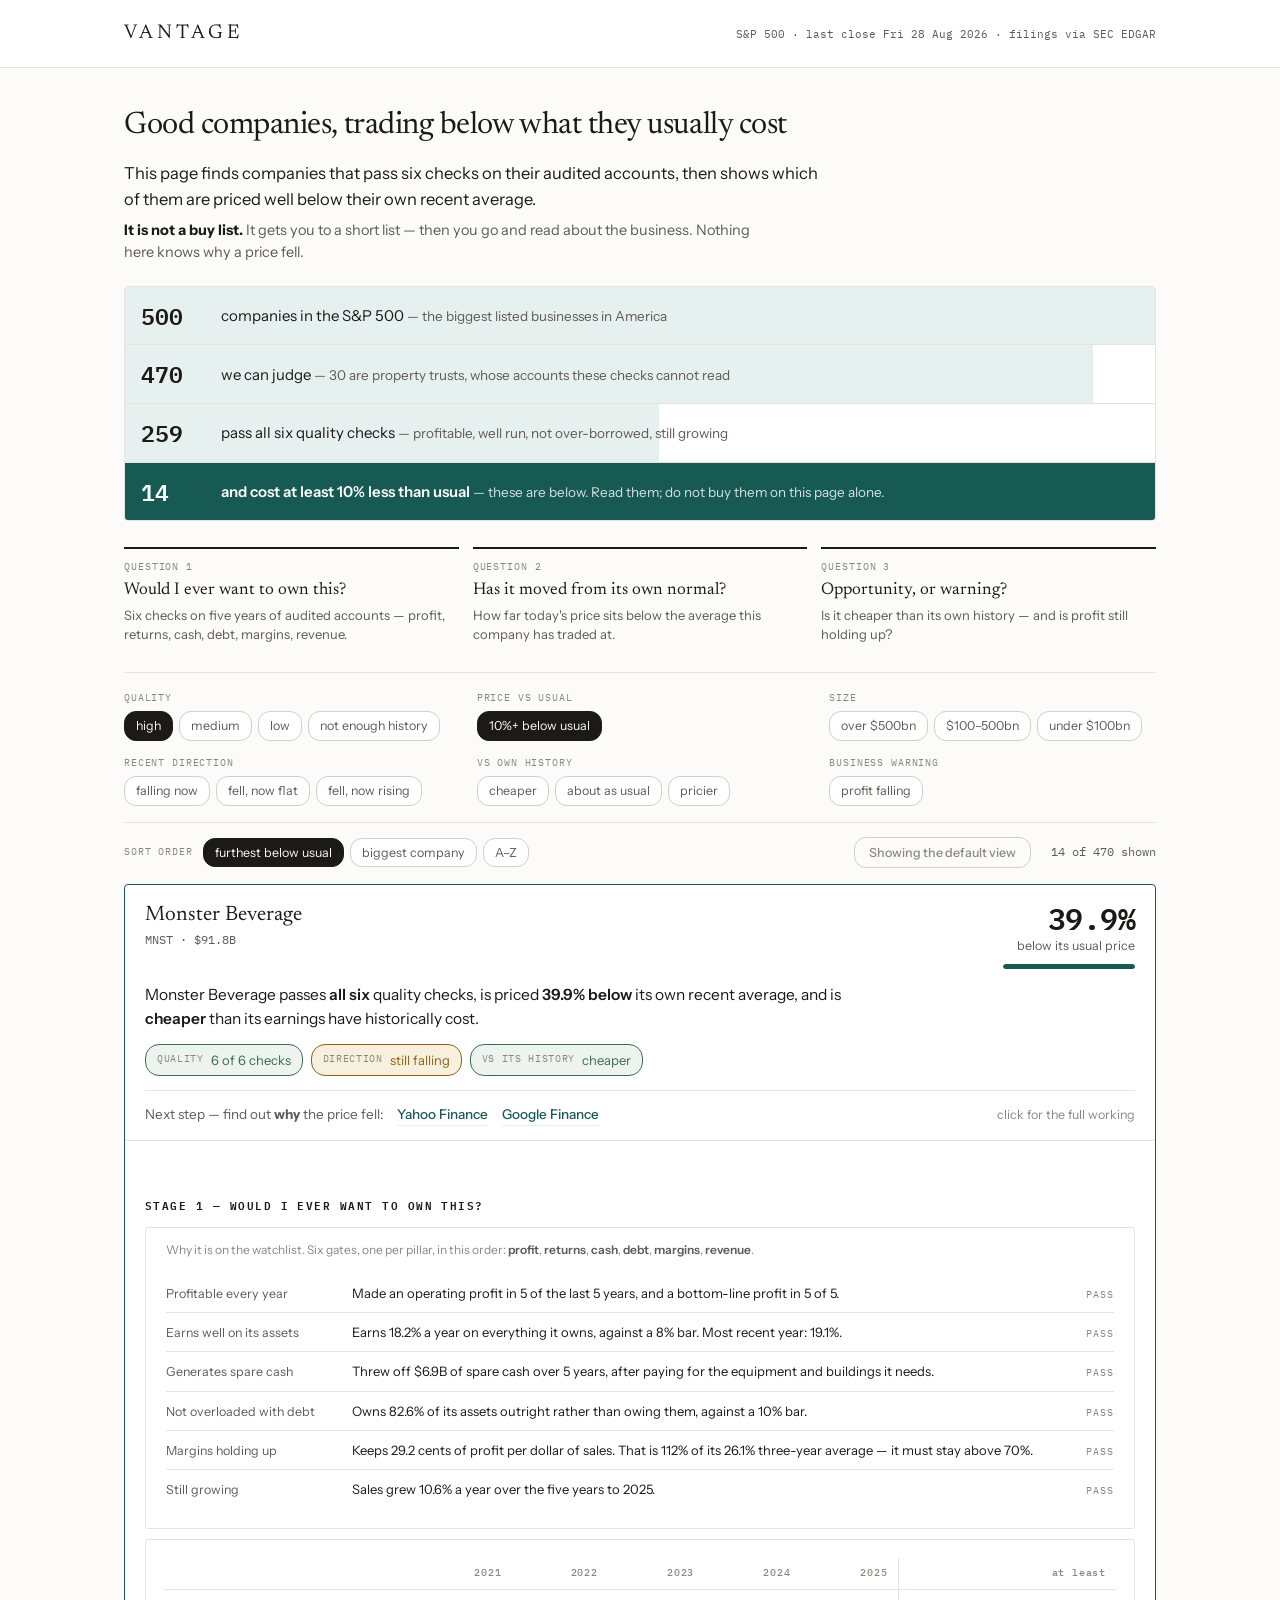
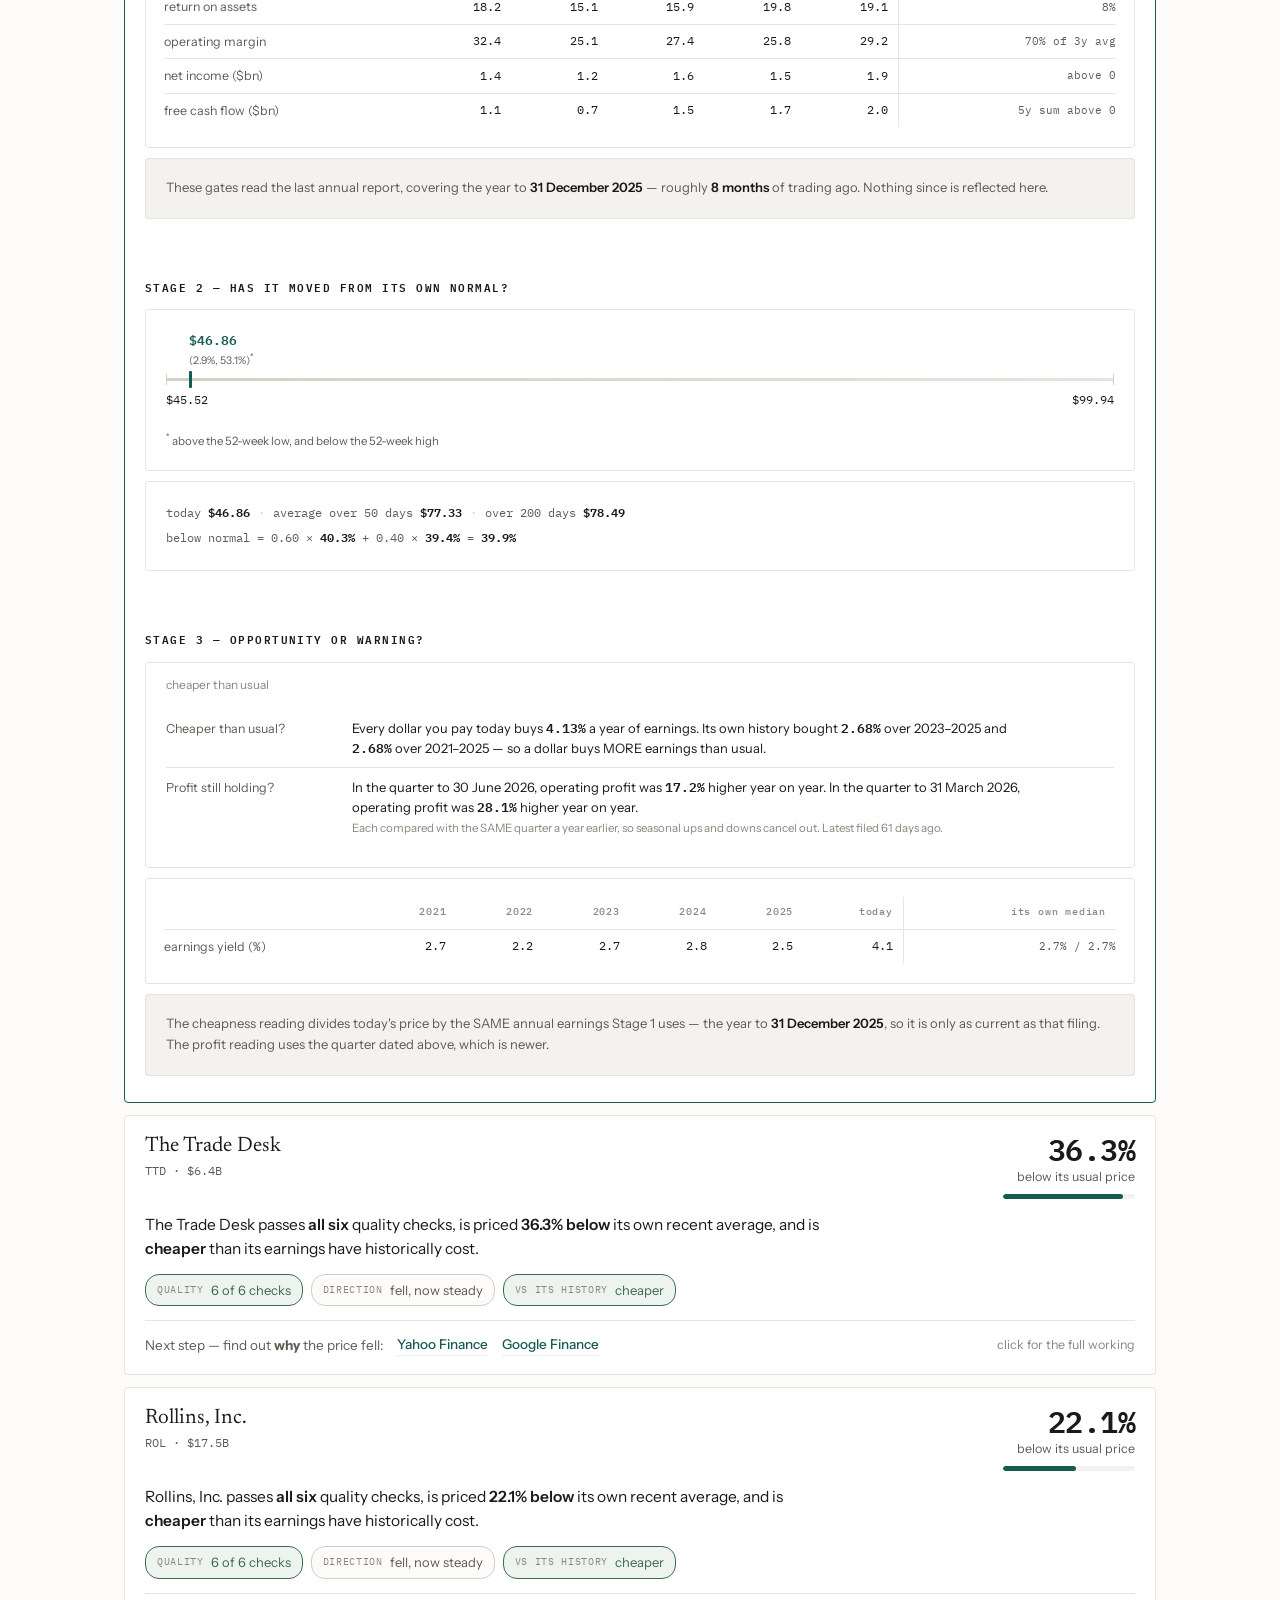
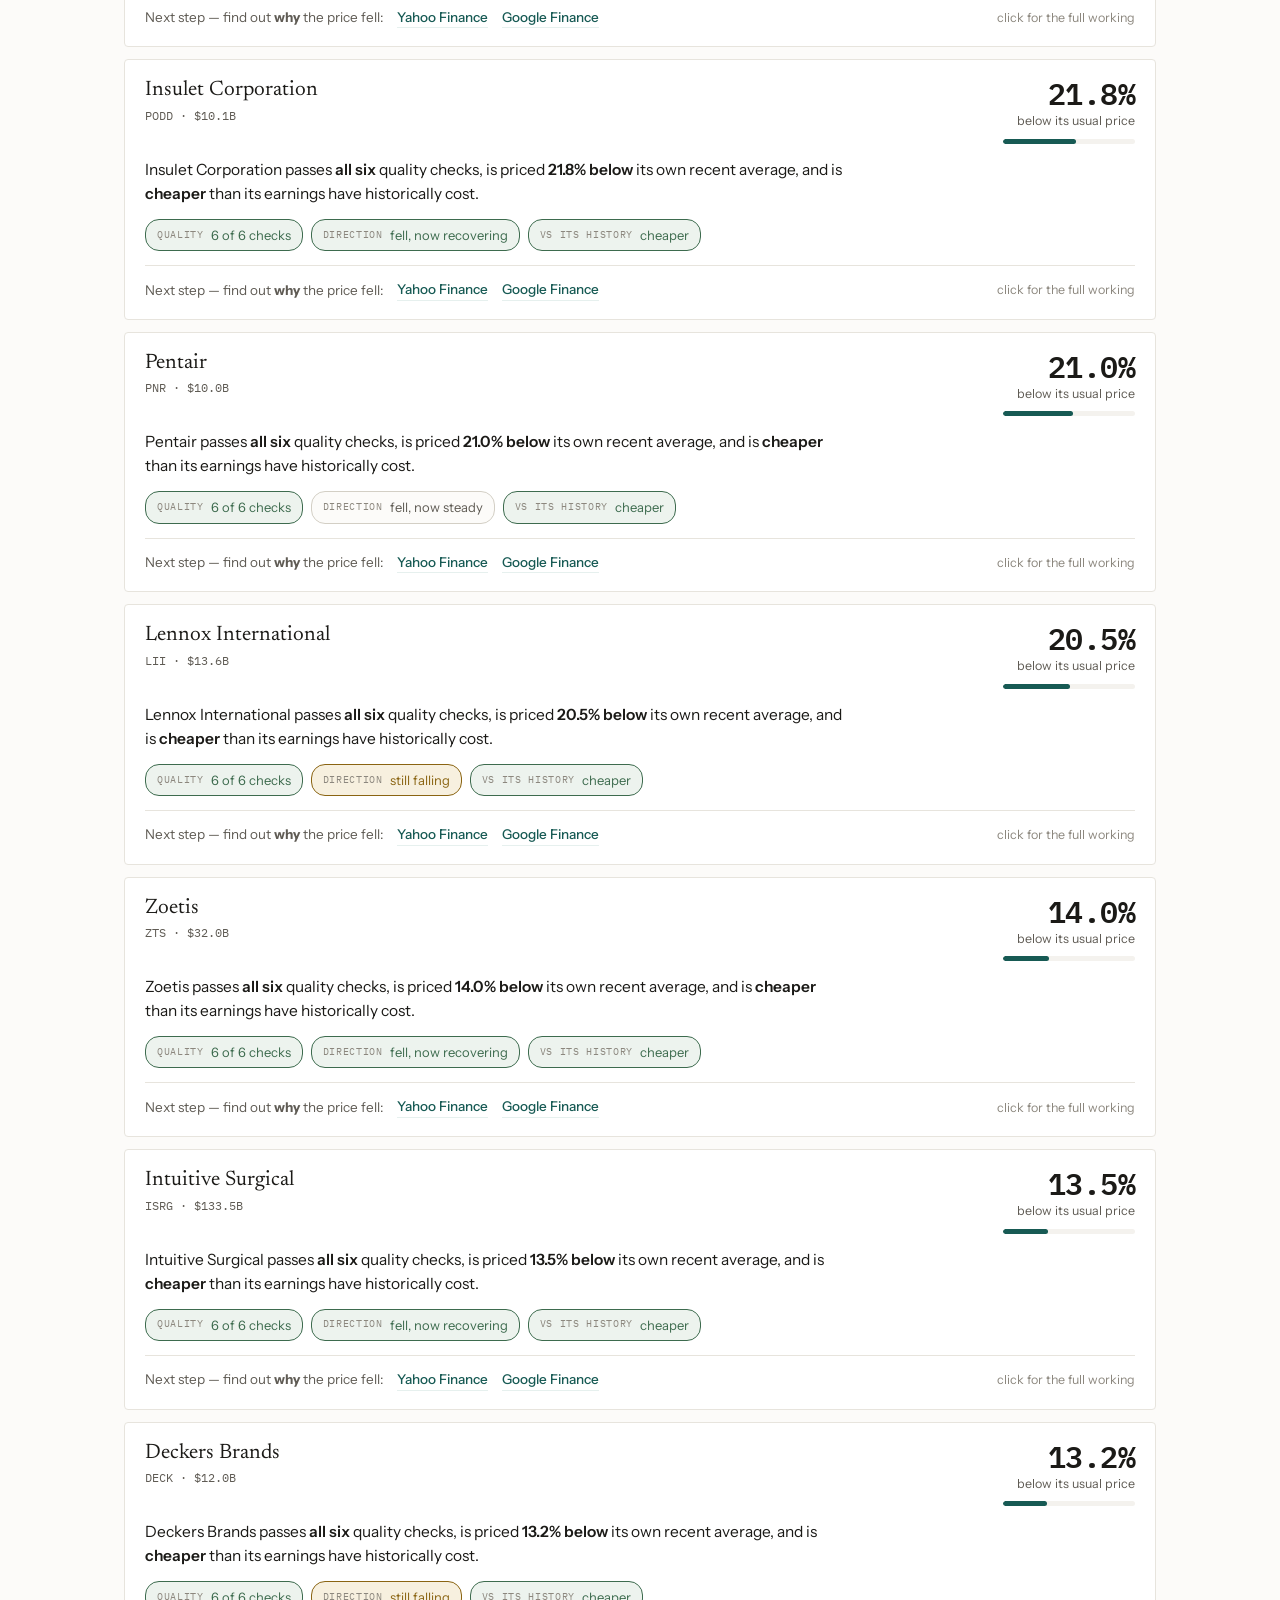
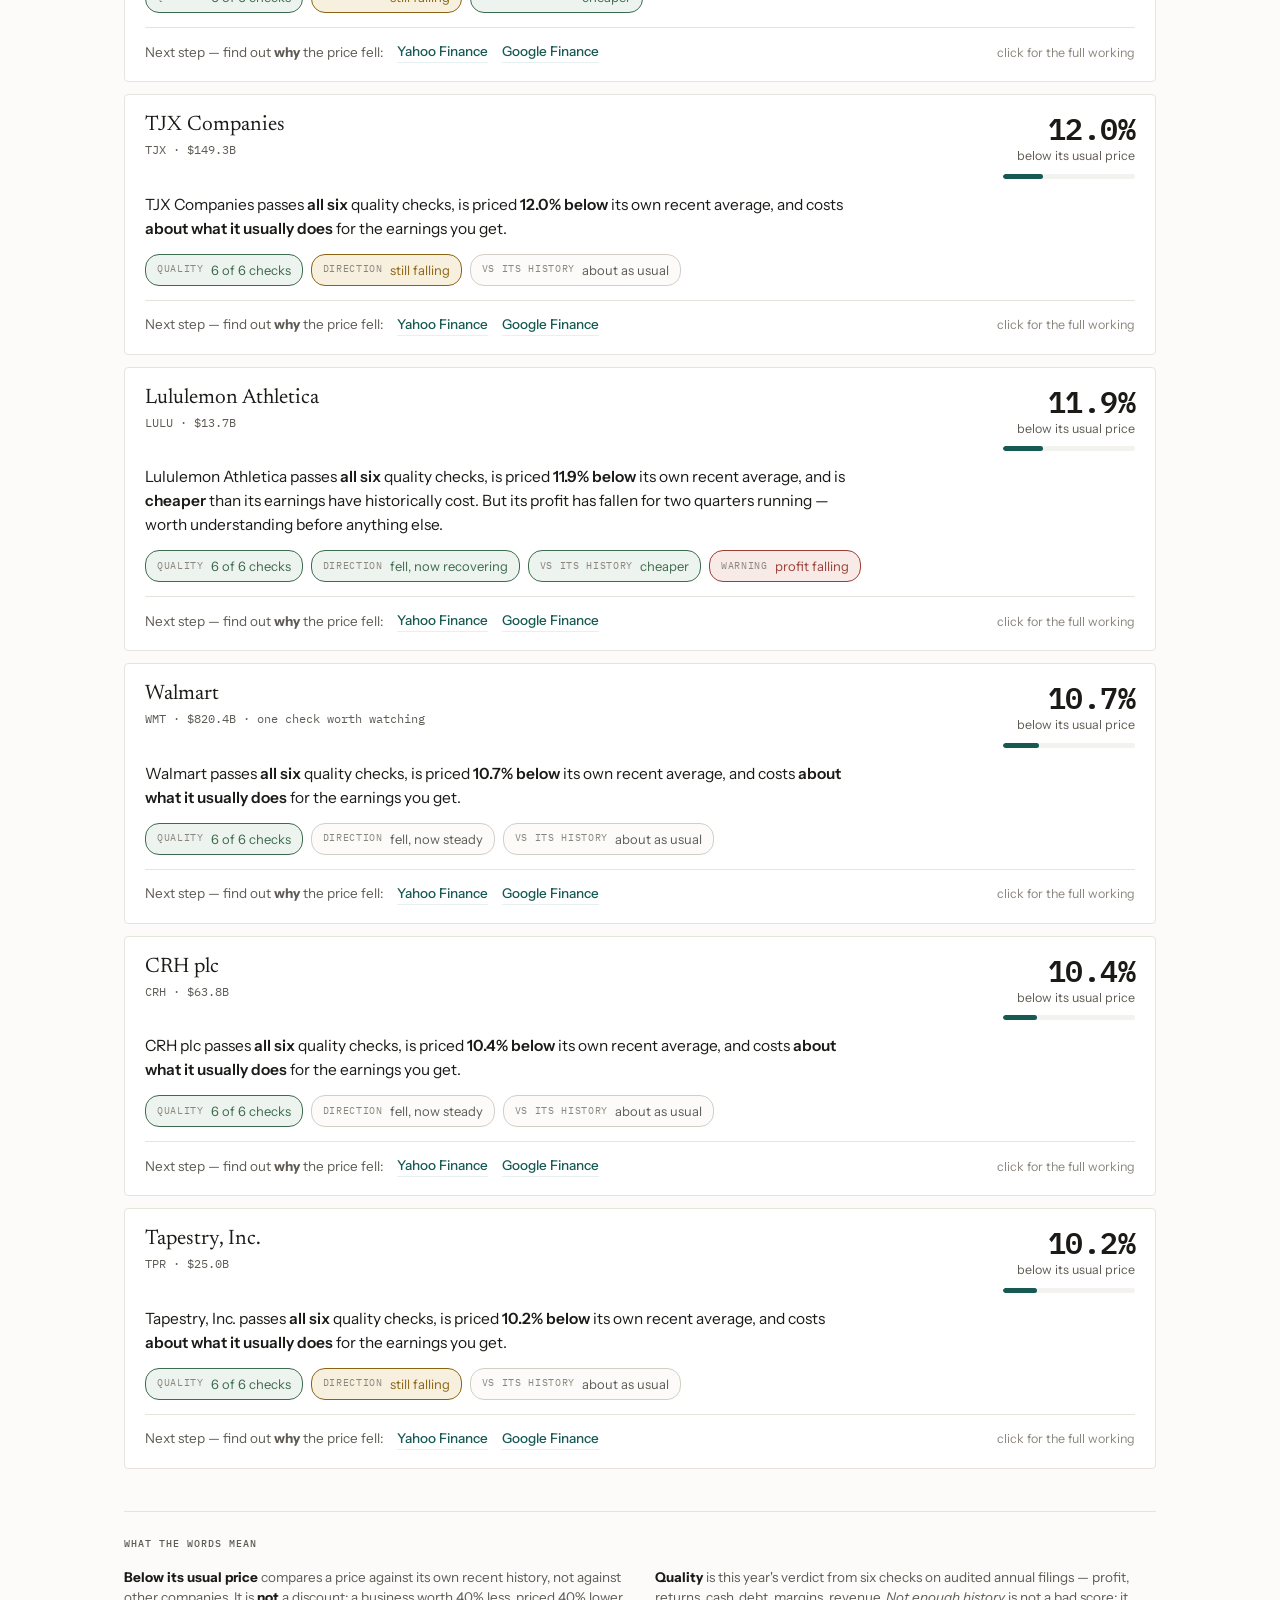
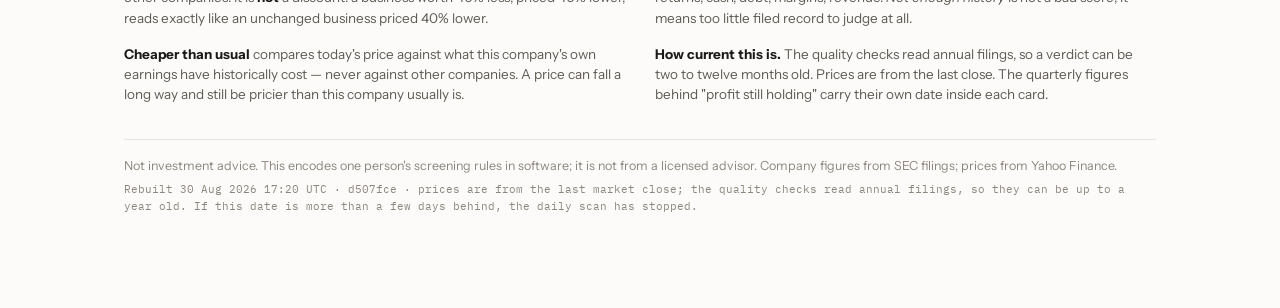
==== commit 7936bcdb: "Refresh scan (2026-08-30)" ====
--- a/docs/simple/index.html
+++ b/docs/simple/index.html
@@ -438,13 +438,15 @@
   </div>
   <p class="foot">Not investment advice. This encodes one person's screening rules in software; it
     is not from a licensed advisor. Company figures from SEC filings; prices from Yahoo Finance.
-    <span class="stamp">Built 30 Aug 2026 16:58 UTC · 832fc28</span></p>
+    <span class="stamp">Rebuilt 30 Aug 2026 17:20 UTC · d507fce · prices are from the last market close;
+      the quality checks read annual filings, so they can be up to a year old.
+      If this date is more than a few days behind, the daily scan has stopped.</span></p>
 </section>
 </div>
 
 <script>
 const BAR=10;
-const ROWS=[{"t":"MNST","n":"Monster Beverage","s":"Consumer Staples","tier":"PASS","b":39.9,"m2":40.3,"m5":39.4,"p":46.86,"sh":"falling now","lo":45.52,"hi":99.94,"c":91.8,"fy":2025,"pe":"2025-12-31","y":"https://finance.yahoo.com/quote/MNST","g":"https://www.google.com/finance/quote/MNST:NASDAQ","ar":"","gt":[["1 Sustained profit","pass","profit negative 0/5y (allowed 0) \u00b7 net income positive 5/5"],["2 Return on capital","pass","return on assets median 18.2% vs 8% bar \u00b7 latest 19.1% (level)"],["3 Cumulative 5y FCF","pass","$+6.9B over 5y"],["4 Debt serviceable","pass","equity/assets 82.6% vs 10% bar (no interest tag)"],["5 Op margin durable","pass","latest 29.2% is 112% of 3y avg 26.1% (70% bar)"],["6 Revenue durability","pass","revenue grew 10.6% a year over 5y (2021-2025)"]],"sr":{"groups":[{"stage":1,"q":"Stage 1 \u2014 would I ever want to own this?","barhead":"at least","years":["2021","2022","2023","2024","2025"],"rows":[["return on assets",[18.2,15.1,15.9,19.8,19.1],"8%"],["operating margin",[32.4,25.1,27.4,25.8,29.2],"70% of 3y avg"],["net income ($bn)",[1.4,1.2,1.6,1.5,1.9],"above 0"],["free cash flow ($bn)",[1.1,0.7,1.5,1.7,2.0],"5y sum above 0"]]},{"stage":3,"q":"Stage 3 \u2014 is it cheaper than usual?","barhead":"its own median","years":["2021","2022","2023","2024","2025","today"],"rows":[["earnings yield (%)",[2.68,2.2,2.68,2.83,2.52,4.1],"2.7% / 2.7%"]]}]},"s3":{"l":"cheaper than usual","y":[4.13,2.68,2.68],"q":[28.1,17.2],"qe":"2026-06-30","qa":61,"qq":["2026-03-31","2026-06-30"],"yy":{"3":["2023","2025"],"5":["2021","2025"]}},"q":"high","z":"under $100bn"},{"t":"TTD","n":"The Trade Desk","s":"Communication Services","tier":"PASS","b":36.3,"m2":47.3,"m5":19.9,"p":13.57,"sh":"fell, now flat","lo":13.03,"hi":55.36,"c":6.4,"fy":2025,"pe":"2025-12-31","y":"https://finance.yahoo.com/quote/TTD","g":"https://www.google.com/finance/quote/TTD:NASDAQ","ar":"","gt":[["1 Sustained profit","pass","profit negative 0/5y (allowed 0) \u00b7 net income positive 5/5"],["2 Return on capital","pass","return on equity median 9.0% vs 10% bar \u00b7 latest 17.8% (improving)"],["3 Cumulative 5y FCF","pass","$+2.8B over 5y"],["4 Debt serviceable","pass","interest coverage 329.2x vs 2.5x bar \u00b7 operating income never fell more than 10% in a year"],["5 Op margin durable","pass","latest 20.3% is 175% of 3y avg 11.7% (70% bar)"],["6 Revenue durability","pass","revenue grew 24.7% a year over 5y (2021-2025)"]],"sr":{"groups":[{"stage":1,"q":"Stage 1 \u2014 would I ever want to own this?","barhead":"at least","years":["2021","2022","2023","2024","2025"],"rows":[["return on equity",[9.0,2.5,8.3,13.3,17.8],"10%"],["operating margin",[10.4,7.2,10.3,17.5,20.3],"70% of 3y avg"],["net income ($bn)",[0.1,0.1,0.2,0.4,0.4],"above 0"],["free cash flow ($bn)",[0.3,0.5,0.6,0.6,0.8],"5y sum above 0"],["interest coverage",[null,28.3,121.1,282.1,329.2],"4.0x"]]},{"stage":3,"q":"Stage 3 \u2014 is it cheaper than usual?","barhead":"its own median","years":["2021","2022","2023","2024","2025","today"],"rows":[["earnings yield (%)",[0.31,0.25,0.5,0.66,2.37,6.6],"0.7% / 0.5%"]]}]},"s3":{"l":"cheaper than usual","y":[6.63,0.66,0.5],"q":[22.4,-13.0],"qe":"2026-06-30","qa":61,"qq":["2026-03-31","2026-06-30"],"yy":{"3":["2023","2025"],"5":["2021","2025"]}},"q":"high","z":"under $100bn"},{"t":"APP","n":"AppLovin","s":"Communication Services","tier":"REJECTED","b":30.2,"m2":35.5,"m5":22.2,"p":317.76,"sh":"fell, now flat","lo":298.59,"hi":733.6,"c":106.3,"fy":2025,"pe":"2025-12-31","y":"https://finance.yahoo.com/quote/APP","g":"https://www.google.com/finance/quote/APP:NASDAQ","ar":"","gt":[["1 Sustained profit","fail","profit negative 1/5y (allowed 0) \u00b7 net income positive 4/5"],["2 Return on capital","pass","return on equity median 28.4% vs 10% bar \u00b7 latest 156.2% (level)"],["3 Cumulative 5y FCF","pass","$+4.1B over 5y"],["4 Debt serviceable","pass","interest coverage 20.7x vs 4.0x bar"],["5 Op margin durable","pass","latest 75.8% is 228% of 3y avg 33.2% (70% bar)"],["6 Revenue durability","pass","revenue grew 18.4% a year over 5y (2021-2025)"]],"sr":{"groups":[{"stage":1,"q":"Stage 1 \u2014 would I ever want to own this?","barhead":"at least","years":["2021","2022","2023","2024","2025"],"rows":[["return on equity",[1.7,-10.1,28.4,145.0,156.2],"10%"],["operating margin",[5.4,-1.7,41.9,59.3,75.8],"70% of 3y avg"],["net income ($bn)",[0.0,-0.2,0.4,1.6,3.3],"above 0"],["free cash flow ($bn)",[0.4,0.4,1.1,2.1,null],"5y sum above 0"],["interest coverage",[null,-0.3,2.7,6.2,20.7],"4.0x"]]},{"stage":3,"q":"Stage 3 \u2014 is it cheaper than usual?","barhead":"its own median","years":["2021","2022","2023","2024","2025","today"],"rows":[["earnings yield (%)",[0.1,-4.94,2.46,1.4,1.45,3.1],"1.4% / 1.4%"]]}]},"s3":{"l":"cheaper than usual","y":[3.07,1.45,1.4],"q":[71.4,56.0],"qe":"2026-06-30","qa":61,"qq":["2026-03-31","2026-06-30"],"yy":{"3":["2023","2025"],"5":["2021","2025"]}},"q":"low","z":"$100-500bn"},{"t":"APTV","n":"Aptiv","s":"Consumer Discretionary","tier":"REJECTED","b":25.9,"m2":32.0,"m5":16.7,"p":45.75,"sh":"fell, now flat","lo":45.44,"hi":88.67,"c":9.7,"fy":2025,"pe":"2025-12-31","y":"https://finance.yahoo.com/quote/APTV","g":"https://www.google.com/finance/quote/APTV:NYSE","ar":"5 Op margin durable|latest 5.8% is 72% of 3y avg 8.1% (70% bar)","gt":[["1 Sustained profit","pass","profit negative 0/5y (allowed 0) \u00b7 net income positive 5/5"],["2 Return on capital","fail","return on assets median 5.0% vs 8% bar \u00b7 latest 4.0% (level)"],["3 Cumulative 5y FCF","pass","$+5.2B over 5y"],["4 Debt serviceable","fail","interest coverage 3.3x vs 4.0x bar"],["5 Op margin durable","near-pass","latest 5.8% is 72% of 3y avg 8.1% (70% bar)"],["6 Revenue durability","pass","revenue grew 5.3% a year over 4y (2022-2025)"]],"sr":{"groups":[{"stage":1,"q":"Stage 1 \u2014 would I ever want to own this?","barhead":"at least","years":["2021","2022","2023","2024","2025"],"rows":[["return on assets",[5.2,4.6,5.0,6.2,4.0],"8%"],["operating margin",[null,7.2,7.8,9.3,5.8],"70% of 3y avg"],["net income ($bn)",[0.6,0.6,2.9,1.8,0.2],"above 0"],["free cash flow ($bn)",[0.6,0.4,1.0,1.6,1.5],"5y sum above 0"],["interest coverage",[7.9,5.8,5.5,5.5,3.3],"4.0x"]]},{"stage":3,"q":"Stage 3 \u2014 is it cheaper than usual?","barhead":"its own median","years":["2021","2022","2023","2024","2025","today"],"rows":[["earnings yield (%)",[1.18,2.1,11.58,11.51,0.99,1.6],"11.5% / 2.1%"]]}]},"s3":{"l":"pricier than usual","y":[1.64,11.51,2.1],"q":[-15.6,12.9],"qe":"2026-06-30","qa":61,"qq":["2026-03-31","2026-06-30"],"yy":{"3":["2023","2025"],"5":["2021","2025"]}},"q":"low","z":"under $100bn"},{"t":"ROL","n":"Rollins, Inc.","s":"Industrials","tier":"PASS","b":22.1,"m2":30.6,"m5":9.5,"p":36.38,"sh":"fell, now flat","lo":35.94,"hi":64.86,"c":17.5,"fy":2025,"pe":"2025-12-31","y":"https://finance.yahoo.com/quote/ROL","g":"https://www.google.com/finance/quote/ROL:NYSE","ar":"","gt":[["1 Sustained profit","pass","profit negative 0/5y (allowed 0) \u00b7 net income positive 5/5"],["2 Return on capital","pass","return on assets median 18.3% vs 8% bar \u00b7 latest 18.3% (level)"],["3 Cumulative 5y FCF","pass","$+2.5B over 5y"],["4 Debt serviceable","pass","interest coverage 25.4x vs 2.5x bar \u00b7 operating income never fell more than 10% in a year"],["5 Op margin durable","pass","latest 19.3% is 102% of 3y avg 18.9% (70% bar)"],["6 Revenue durability","pass","revenue grew 11.6% a year over 5y (2021-2025)"]],"sr":{"groups":[{"stage":1,"q":"Stage 1 \u2014 would I ever want to own this?","barhead":"at least","years":["2021","2022","2023","2024","2025"],"rows":[["return on assets",[17.5,18.4,17.8,18.4,18.3],"8%"],["operating margin",[18.5,18.3,19.0,19.4,19.3],"70% of 3y avg"],["net income ($bn)",[0.4,0.4,0.4,0.5,0.5],"above 0"],["free cash flow ($bn)",[0.4,0.4,0.5,0.6,0.7],"5y sum above 0"],["interest coverage",[null,187.0,30.6,23.7,25.4],"4.0x"]]},{"stage":3,"q":"Stage 3 \u2014 is it cheaper than usual?","barhead":"its own median","years":["2021","2022","2023","2024","2025","today"],"rows":[["earnings yield (%)",[2.24,2.16,2.11,2.12,1.84,3.0],"2.1% / 2.1%"]]}]},"s3":{"l":"cheaper than usual","y":[3.0,2.11,2.12],"q":[2.0,1.5],"qe":"2026-06-30","qa":61,"qq":["2026-03-31","2026-06-30"],"yy":{"3":["2023","2025"],"5":["2021","2025"]}},"q":"high","z":"under $100bn"},{"t":"PODD","n":"Insulet Corporation","s":"Health Care","tier":"PASS","b":21.8,"m2":32.4,"m5":5.8,"p":145.13,"sh":"fell, now rising","lo":133.26,"hi":352.82,"c":10.1,"fy":2025,"pe":"2025-12-31","y":"https://finance.yahoo.com/quote/PODD","g":"https://www.google.com/finance/quote/PODD:NASDAQ","ar":"","gt":[["1 Sustained profit","pass","profit negative 0/5y (allowed 0) \u00b7 net income positive 5/5"],["2 Return on capital","pass","return on assets median 6.7% vs 8% bar \u00b7 latest 11.7% (improving)"],["3 Cumulative 5y FCF","pass","$+0.6B over 5y"],["4 Debt serviceable","pass","interest coverage 8.0x vs 4.0x bar"],["5 Op margin durable","pass","latest 17.5% is 171% of 3y avg 10.3% (70% bar)"],["6 Revenue durability","pass","revenue grew 25.3% a year over 5y (2021-2025)"]],"sr":{"groups":[{"stage":1,"q":"Stage 1 \u2014 would I ever want to own this?","barhead":"at least","years":["2021","2022","2023","2024","2025"],"rows":[["return on assets",[4.9,1.3,6.7,7.9,11.7],"8%"],["operating margin",[11.5,2.9,13.0,14.9,17.5],"70% of 3y avg"],["net income ($bn)",[0.0,0.0,0.2,0.4,0.2],"above 0"],["free cash flow ($bn)",[-0.2,-0.0,0.1,0.3,0.4],"5y sum above 0"],["interest coverage",[null,1.0,6.1,7.2,8.0],"4.0x"]]},{"stage":3,"q":"Stage 3 \u2014 is it cheaper than usual?","barhead":"its own median","years":["2021","2022","2023","2024","2025","today"],"rows":[["earnings yield (%)",[0.09,0.02,1.35,2.21,1.22,2.4],"1.4% / 1.2%"]]}]},"s3":{"l":"cheaper than usual","y":[2.4,1.35,1.22],"q":[37.5,7.1],"qe":"2026-06-30","qa":61,"qq":["2026-03-31","2026-06-30"],"yy":{"3":["2023","2025"],"5":["2021","2025"]}},"q":"high","z":"under $100bn"},{"t":"PNR","n":"Pentair","s":"Industrials","tier":"PASS","b":21.0,"m2":28.5,"m5":9.7,"p":61.67,"sh":"fell, now flat","lo":61.21,"hi":111.23,"c":10.0,"fy":2025,"pe":"2025-12-31","y":"https://finance.yahoo.com/quote/PNR","g":"https://www.google.com/finance/quote/PNR:NYSE","ar":"","gt":[["1 Sustained profit","pass","profit negative 0/5y (allowed 0) \u00b7 net income positive 5/5"],["2 Return on capital","pass","return on assets median 9.9% vs 8% bar \u00b7 latest 9.9% (level)"],["3 Cumulative 5y FCF","pass","$+2.8B over 5y"],["4 Debt serviceable","pass","equity/assets 56.3% vs 10% bar (no interest tag)"],["5 Op margin durable","pass","latest 20.5% is 118% of 3y avg 17.4% (70% bar)"],["6 Revenue durability","pass","revenue grew 2.6% a year over 5y (2021-2025)"]],"sr":{"groups":[{"stage":1,"q":"Stage 1 \u2014 would I ever want to own this?","barhead":"at least","years":["2021","2022","2023","2024","2025"],"rows":[["return on assets",[10.6,7.3,8.9,9.9,9.9],"8%"],["operating margin",[16.9,14.4,18.0,19.7,20.5],"70% of 3y avg"],["net income ($bn)",[0.6,0.5,0.6,0.6,0.7],"above 0"],["free cash flow ($bn)",[0.6,0.3,0.5,0.7,0.7],"5y sum above 0"]]},{"stage":3,"q":"Stage 3 \u2014 is it cheaper than usual?","barhead":"its own median","years":["2021","2022","2023","2024","2025","today"],"rows":[["earnings yield (%)",[4.81,6.76,5.32,3.79,3.84,6.4],"3.8% / 4.8%"]]}]},"s3":{"l":"cheaper than usual","y":[6.42,3.84,4.81],"q":[28.8,3.4],"qe":"2026-03-31","qa":152,"qq":["2025-09-30","2026-03-31"],"yy":{"3":["2023","2025"],"5":["2021","2025"]}},"q":"high","z":"under $100bn"},{"t":"LII","n":"Lennox International","s":"Industrials","tier":"PASS","b":20.5,"m2":21.1,"m5":19.5,"p":393.39,"sh":"falling now","lo":389.06,"hi":574.42,"c":13.6,"fy":2025,"pe":"2025-12-31","y":"https://finance.yahoo.com/quote/LII","g":"https://www.google.com/finance/quote/LII:NYSE","ar":"","gt":[["1 Sustained profit","pass","profit negative 0/5y (allowed 0) \u00b7 net income positive 5/5"],["2 Return on capital","pass","return on assets median 21.3% vs 8% bar \u00b7 latest 20.2% (level)"],["3 Cumulative 5y FCF","pass","$+2.5B over 5y"],["4 Debt serviceable","pass","interest coverage 25.5x vs 2.5x bar \u00b7 operating income never fell more than 10% in a year"],["5 Op margin durable","pass","latest 20.0% is 122% of 3y avg 16.4% (70% bar)"],["6 Revenue durability","pass","revenue grew 5.5% a year over 5y (2021-2025)"]],"sr":{"groups":[{"stage":1,"q":"Stage 1 \u2014 would I ever want to own this?","barhead":"at least","years":["2021","2022","2023","2024","2025"],"rows":[["return on assets",[21.5,20.2,21.3,22.7,20.2],"8%"],["operating margin",[14.1,13.9,15.9,19.5,20.0],"70% of 3y avg"],["net income ($bn)",[0.5,0.5,0.6,0.8,0.8],"above 0"],["free cash flow ($bn)",[0.4,0.2,0.5,0.8,0.6],"5y sum above 0"],["interest coverage",[23.6,17.0,15.3,26.9,25.5],"4.0x"]]},{"stage":3,"q":"Stage 3 \u2014 is it cheaper than usual?","barhead":"its own median","years":["2021","2022","2023","2024","2025","today"],"rows":[["earnings yield (%)",[4.03,6.02,3.79,3.77,4.72,5.8],"3.8% / 4.0%"]]}]},"s3":{"l":"cheaper than usual","y":[5.79,3.79,4.03],"q":[8.4,-2.7],"qe":"2026-03-31","qa":152,"qq":["2025-09-30","2026-03-31"],"yy":{"3":["2023","2025"],"5":["2021","2025"]}},"q":"high","z":"under $100bn"},{"t":"NRG","n":"NRG Energy","s":"Utilities","tier":"REJECTED","b":20.5,"m2":24.5,"m5":14.5,"p":111.12,"sh":"fell, now flat","lo":111.12,"hi":182.82,"c":23.4,"fy":2025,"pe":"2025-12-31","y":"https://finance.yahoo.com/quote/NRG","g":"https://www.google.com/finance/quote/NRG:NYSE","ar":"","gt":[["1 Sustained profit","pass","profit negative 0/5y (allowed 0) \u00b7 net income positive 4/5"],["2 Return on capital","pass","return on equity median 45.4% vs 8% bar \u00b7 latest 51.4% (level)"],["3 Cumulative 5y FCF","fail","operating cash flow positive 4/5y (utility track: capex excluded)"],["4 Debt serviceable","fail","interest coverage 2.5x vs 4.0x bar"],["5 Op margin durable","pass","latest 6.1% is 111% of 3y avg 5.5% (70% bar)"],["6 Revenue durability","pass","revenue grew 3.2% a year over 5y (2021-2025)"]],"sr":{"groups":[{"stage":1,"q":"Stage 1 \u2014 would I ever want to own this?","barhead":"at least","years":["2021","2022","2023","2024","2025"],"rows":[["return on equity",[60.8,31.9,-7.0,45.4,51.4],"10%"],["operating margin",[12.5,6.4,1.4,8.7,6.1],"70% of 3y avg"],["net income ($bn)",[2.2,1.2,-0.2,1.1,0.9],"above 0"],["free cash flow ($bn)",[0.2,-0.0,-0.8,1.8,0.8],"5y sum above 0"],["interest coverage",[null,4.8,0.6,3.7,2.5],"4.0x"]]},{"stage":3,"q":"Stage 3 \u2014 is it cheaper than usual?","barhead":"its own median","years":["2021","2022","2023","2024","2025","today"],"rows":[["earnings yield (%)",[23.45,17.74,-2.27,5.66,2.54,3.6],"2.5% / 5.7%"]]}]},"s3":{"l":"priced about as usual, profit falling","y":[3.61,2.54,5.66],"q":[-100.0,-71.1],"qe":"2026-03-31","qa":152,"qq":["2025-06-30","2026-03-31"],"yy":{"3":["2023","2025"],"5":["2021","2025"]}},"q":"low","z":"under $100bn"},{"t":"BLDR","n":"Builders FirstSource","s":"Industrials","tier":"REJECTED","b":19.2,"m2":25.7,"m5":9.6,"p":67.72,"sh":"fell, now flat","lo":66.01,"hi":149.21,"c":7.3,"fy":2025,"pe":"2025-12-31","y":"https://finance.yahoo.com/quote/BLDR","g":"https://www.google.com/finance/quote/BLDR:NYSE","ar":"","gt":[["1 Sustained profit","pass","profit negative 0/5y (allowed 0) \u00b7 net income positive 5/5"],["2 Return on capital","pass","return on assets median 16.4% vs 8% bar \u00b7 latest 5.5% (level)"],["3 Cumulative 5y FCF","pass","$+9.0B over 5y"],["4 Debt serviceable","pass","equity/assets 38.7% vs 10% bar (no interest tag)"],["5 Op margin durable","fail","latest 5.2% is 40% of 3y avg 13.0% (70% bar)"],["6 Revenue durability","fail","shrinking -6.5% a year \u00b7 latest revenue is 81% of its own 3y average (100% bar)"]],"sr":{"groups":[{"stage":1,"q":"Stage 1 \u2014 would I ever want to own this?","barhead":"at least","years":["2021","2022","2023","2024","2025"],"rows":[["return on assets",[17.6,28.1,16.4,11.9,5.5],"8%"],["operating margin",[12.0,16.6,12.7,9.7,5.2],"70% of 3y avg"],["net income ($bn)",[1.7,2.7,1.5,1.1,0.4],"above 0"],["free cash flow ($bn)",[1.5,3.3,1.8,1.5,0.9],"5y sum above 0"],["revenue ($bn)",[19.9,22.7,17.1,16.4,15.2],"own 3y avg"]]},{"stage":3,"q":"Stage 3 \u2014 is it cheaper than usual?","barhead":"its own median","years":["2021","2022","2023","2024","2025","today"],"rows":[["earnings yield (%)",[9.89,25.92,7.15,6.34,3.78,5.7],"6.3% / 7.2%"]]}]},"s3":{"l":"pricier than usual, profit falling","y":[5.74,6.34,7.15],"q":[-91.0,-58.7],"qe":"2026-06-30","qa":61,"qq":["2026-03-31","2026-06-30"],"yy":{"3":["2023","2025"],"5":["2021","2025"]}},"q":"low","z":"under $100bn"},{"t":"BSX","n":"Boston Scientific","s":"Health Care","tier":"REJECTED","b":18.5,"m2":31.3,"m5":-0.6,"p":46.84,"sh":"fell, now rising","lo":42.63,"hi":108.14,"c":67.9,"fy":2025,"pe":"2025-12-31","y":"https://finance.yahoo.com/quote/BSX","g":"https://www.google.com/finance/quote/BSX:NYSE","ar":"","gt":[["1 Sustained profit","pass","profit negative 0/5y (allowed 0) \u00b7 net income positive 5/5"],["2 Return on capital","fail","return on assets median 5.2% vs 8% bar \u00b7 latest 6.5% (level)"],["3 Cumulative 5y FCF","pass","$+10.3B over 5y"],["4 Debt serviceable","pass","interest coverage 10.4x vs 2.5x bar \u00b7 operating income never fell more than 10% in a year"],["5 Op margin durable","pass","latest 18.0% is 120% of 3y avg 15.0% (70% bar)"],["6 Revenue durability","pass","revenue grew 14.0% a year over 5y (2021-2025)"]],"sr":{"groups":[{"stage":1,"q":"Stage 1 \u2014 would I ever want to own this?","barhead":"at least","years":["2021","2022","2023","2024","2025"],"rows":[["return on assets",[2.9,4.0,5.3,5.2,6.5],"8%"],["operating margin",[10.1,13.0,16.5,15.5,18.0],"70% of 3y avg"],["net income ($bn)",[1.0,0.7,1.6,1.8,2.9],"above 0"],["free cash flow ($bn)",[1.3,0.9,1.8,2.6,3.7],"5y sum above 0"],["interest coverage",[3.5,3.5,8.8,8.5,10.4],"4.0x"]]},{"stage":3,"q":"Stage 3 \u2014 is it cheaper than usual?","barhead":"its own median","years":["2021","2022","2023","2024","2025","today"],"rows":[["earnings yield (%)",[1.62,0.97,1.85,1.4,2.03,4.1],"1.9% / 1.6%"]]}]},"s3":{"l":"cheaper than usual","y":[4.14,1.85,1.62],"q":[19.5,43.8],"qe":"2026-06-30","qa":61,"qq":["2026-03-31","2026-06-30"],"yy":{"3":["2023","2025"],"5":["2021","2025"]}},"q":"low","z":"under $100bn"},{"t":"NKE","n":"Nike, Inc.","s":"Consumer Discretionary","tier":"BORDERLINE","b":16.1,"m2":23.2,"m5":5.5,"p":39.6,"sh":"fell, now flat","lo":38.44,"hi":75.84,"c":58.7,"fy":2026,"pe":"2026-05-31","y":"https://finance.yahoo.com/quote/NKE","g":"https://www.google.com/finance/quote/NKE:NYSE","ar":"5 Op margin durable|latest 8.4% is 75% of 3y avg 11.2% (70% bar)","gt":[["1 Sustained profit","pass","profit negative 0/5y (allowed 0) \u00b7 net income positive 5/5"],["2 Return on capital","pass","return on assets median 13.0% vs 8% bar \u00b7 latest 8.0% (level)"],["3 Cumulative 5y FCF","pass","$+21.4B over 5y"],["4 Debt serviceable","pass","equity/assets 38.7% vs 10% bar (no interest tag)"],["5 Op margin durable","near-pass","latest 8.4% is 75% of 3y avg 11.2% (70% bar)"],["6 Revenue durability","near-fail","shrinking -0.2% a year \u00b7 latest revenue is 93% of its own 3y average (100% bar)"]],"sr":{"groups":[{"stage":1,"q":"Stage 1 \u2014 would I ever want to own this?","barhead":"at least","years":["2022","2023","2024","2025","2026"],"rows":[["return on assets",[13.0,13.1,13.9,8.4,8.0],"8%"],["operating margin",[14.2,12.1,13.0,8.4,8.4],"70% of 3y avg"],["net income ($bn)",[6.0,5.1,5.7,3.2,3.1],"above 0"],["free cash flow ($bn)",[4.4,4.9,6.6,3.3,2.2],"5y sum above 0"],["revenue ($bn)",[46.7,51.2,51.4,46.3,46.4],"own 3y avg"]]},{"stage":3,"q":"Stage 3 \u2014 is it cheaper than usual?","barhead":"its own median","years":["2022","2023","2024","2025","2026","today"],"rows":[["earnings yield (%)",[3.41,3.28,4.13,3.69,4.58,5.3],"4.1% / 3.7%"]]}]},"s3":{"l":"cheaper than usual, profit falling","y":[5.3,4.13,3.69],"q":[-29.4,-23.0],"qe":"2026-02-28","qa":183,"qq":["2025-11-30","2026-02-28"],"yy":{"3":["2024","2026"],"5":["2022","2026"]}},"q":"medium","z":"under $100bn"},{"t":"NCLH","n":"Norwegian Cruise Line Holdings","s":"Consumer Discretionary","tier":"REJECTED","b":15.2,"m2":16.4,"m5":13.5,"p":16.65,"sh":"falling now","lo":14.79,"hi":26.94,"c":7.6,"fy":2025,"pe":"2025-12-31","y":"https://finance.yahoo.com/quote/NCLH","g":"https://www.google.com/finance/quote/NCLH:NYSE","ar":"","gt":[["1 Sustained profit","fail","profit negative 2/5y (allowed 0) \u00b7 net income positive 3/5"],["2 Return on capital","fail","return on assets median 3.8% vs 8% bar \u00b7 latest 5.5% (level)"],["3 Cumulative 5y FCF","fail","$-5.9B over 5y"],["4 Debt serviceable","near-fail","equity/assets 9.8% vs 10% bar (no interest tag)"],["5 Op margin durable","fail","latest 15.9% is 0% of 3y avg -1.9% (70% bar)"],["6 Revenue durability","pass","revenue grew 97.3% a year over 5y (2021-2025)"]],"sr":{"groups":[{"stage":1,"q":"Stage 1 \u2014 would I ever want to own this?","barhead":"at least","years":["2021","2022","2023","2024","2025"],"rows":[["return on assets",[-10.8,-6.6,3.8,5.8,5.5],"8%"],["operating margin",[-393.9,-32.0,10.9,15.5,15.9],"70% of 3y avg"],["net income ($bn)",[-4.5,-2.3,0.2,0.9,0.4],"above 0"],["free cash flow ($bn)",[-3.2,-1.6,-0.7,0.8,-1.2],"5y sum above 0"]]},{"stage":3,"q":"Stage 3 \u2014 is it cheaper than usual?","barhead":"its own median","years":["2021","2022","2023","2024","2025","today"],"rows":[["earnings yield (%)",[-59.45,-44.2,1.95,7.35,4.12,5.5],"4.1% / 1.9%"]]}]},"s3":{"l":"cheaper than usual","y":[5.53,4.12,1.95],"q":[15.9,-14.3],"qe":"2026-06-30","qa":61,"qq":["2026-03-31","2026-06-30"],"yy":{"3":["2023","2025"],"5":["2021","2025"]}},"q":"low","z":"under $100bn"},{"t":"GNRC","n":"Generac","s":"Industrials","tier":"BORDERLINE","b":14.5,"m2":11.5,"m5":18.9,"p":183.8,"sh":"falling now","lo":136.37,"hi":295.54,"c":10.8,"fy":2025,"pe":"2025-12-31","y":"https://finance.yahoo.com/quote/GNRC","g":"https://www.google.com/finance/quote/GNRC:NYSE","ar":"4 Debt serviceable|interest coverage 4.1x vs 4.0x bar","gt":[["1 Sustained profit","pass","profit negative 0/5y (allowed 0) \u00b7 net income positive 5/5"],["2 Return on capital","near-pass","return on assets median 8.3% vs 8% bar \u00b7 latest 4.1% (level)"],["3 Cumulative 5y FCF","pass","$+1.5B over 5y"],["4 Debt serviceable","near-pass","interest coverage 4.1x vs 4.0x bar"],["5 Op margin durable","near-fail","latest 6.9% is 60% of 3y avg 11.5% (70% bar)"],["6 Revenue durability","pass","revenue grew 3.0% a year over 5y (2021-2025)"]],"sr":{"groups":[{"stage":1,"q":"Stage 1 \u2014 would I ever want to own this?","barhead":"at least","years":["2021","2022","2023","2024","2025"],"rows":[["return on assets",[11.7,8.7,6.0,8.3,4.1],"8%"],["operating margin",[19.3,12.4,9.6,12.5,6.9],"70% of 3y avg"],["net income ($bn)",[0.6,0.4,0.2,0.3,0.2],"above 0"],["free cash flow ($bn)",[0.3,-0.0,0.4,0.6,0.3],"5y sum above 0"],["interest coverage",[21.9,10.3,4.0,6.0,4.1],"4.0x"]]},{"stage":3,"q":"Stage 3 \u2014 is it cheaper than usual?","barhead":"its own median","years":["2021","2022","2023","2024","2025","today"],"rows":[["earnings yield (%)",[2.36,5.38,2.53,3.48,1.97,1.5],"2.5% / 2.5%"]]}]},"s3":{"l":"pricier than usual","y":[1.46,2.53,2.53],"q":[40.2,88.2],"qe":"2026-06-30","qa":61,"qq":["2026-03-31","2026-06-30"],"yy":{"3":["2023","2025"],"5":["2021","2025"]}},"q":"medium","z":"under $100bn"},{"t":"ZTS","n":"Zoetis","s":"Health Care","tier":"PASS","b":14.0,"m2":25.0,"m5":-2.5,"p":77.34,"sh":"fell, now rising","lo":71.36,"hi":153.45,"c":32.0,"fy":2025,"pe":"2025-12-31","y":"https://finance.yahoo.com/quote/ZTS","g":"https://www.google.com/finance/quote/ZTS:NYSE","ar":"","gt":[["1 Sustained profit","pass","profit negative 0/5y (allowed 0) \u00b7 net income positive 5/5"],["2 Return on capital","pass","return on assets median 16.2% vs 8% bar \u00b7 latest 17.2% (level)"],["3 Cumulative 5y FCF","pass","$+9.3B over 5y"],["4 Debt serviceable","pass","interest coverage 15.1x vs 2.5x bar \u00b7 operating income never fell more than 10% in a year"],["5 Op margin durable","pass","latest 35.5% is 105% of 3y avg 33.7% (70% bar)"],["6 Revenue durability","pass","revenue grew 5.0% a year over 5y (2021-2025)"]],"sr":{"groups":[{"stage":1,"q":"Stage 1 \u2014 would I ever want to own this?","barhead":"at least","years":["2021","2022","2023","2024","2025"],"rows":[["return on assets",[14.1,14.1,16.2,17.4,17.2],"8%"],["operating margin",[32.0,32.9,34.4,33.8,35.5],"70% of 3y avg"],["net income ($bn)",[2.0,2.1,2.3,2.5,2.7],"above 0"],["free cash flow ($bn)",[1.7,1.3,1.6,2.3,2.3],"5y sum above 0"],["interest coverage",[11.1,12.0,12.3,13.9,15.1],"4.0x"]]},{"stage":3,"q":"Stage 3 \u2014 is it cheaper than usual?","barhead":"its own median","years":["2021","2022","2023","2024","2025","today"],"rows":[["earnings yield (%)",[1.85,3.21,2.67,3.46,4.86,7.8],"3.5% / 3.2%"]]}]},"s3":{"l":"cheaper than usual","y":[7.78,3.46,3.21],"q":[-1.9,-5.0],"qe":"2026-06-30","qa":61,"qq":["2026-03-31","2026-06-30"],"yy":{"3":["2023","2025"],"5":["2021","2025"]}},"q":"high","z":"under $100bn"},{"t":"ECHO","n":"EchoStar","s":"Communication Services","tier":"REJECTED","b":13.9,"m2":19.0,"m5":6.2,"p":86.84,"sh":"fell, now flat","lo":56.95,"hi":141.8,"c":25.2,"fy":2025,"pe":"2025-12-31","y":"https://finance.yahoo.com/quote/ECHO","g":"https://www.google.com/finance/quote/ECHO:NASDAQ","ar":"","gt":[["1 Sustained profit",null,"insufficient history"],["2 Return on capital",null,"insufficient history"],["3 Cumulative 5y FCF","pass","$+1.6B over 5y"],["4 Debt serviceable","pass","equity/assets 13.4% vs 10% bar (no interest tag)"],["5 Op margin durable","fail","latest -118.1% is -4204% of 3y avg 2.8% (70% bar)"],["6 Revenue durability","near-fail","shrinking -6.7% a year \u00b7 latest revenue is 87% of its own 3y average (100% bar)"]],"sr":{"groups":[{"stage":1,"q":"Stage 1 \u2014 would I ever want to own this?","barhead":"at least","years":["2018","2019","2023","2024","2025"],"rows":[["return on equity",[-1.0,-1.7,-8.6,-0.6,-251.4],"10%"],["operating margin",[2.1,3.9,-1.6,-1.9,-118.1],"70% of 3y avg"],["net income ($bn)",[-0.0,-0.1,-1.7,-0.1,-14.5],"above 0"],["free cash flow ($bn)",[0.2,0.2,-0.7,-0.3,-1.1],"5y sum above 0"],["revenue ($bn)",[1.8,1.9,17.0,15.8,15.0],"own 3y avg"]]},{"stage":3,"q":"Stage 3 \u2014 is it cheaper than usual?","barhead":"its own median","years":["2021","2022","2023","2024","2025","today"],"rows":[["earnings yield (%)",[30.13,48.26,-37.9,-1.92,-46.38,-58.0],"-37.9% / -1.9%"]]}]},"s3":{"l":"pricier than usual, profit falling","y":[-58.05,-37.9,-1.92],"q":[-104.3,-125.9],"qe":"2024-06-30","qa":791,"qq":["2024-03-31","2024-06-30"],"yy":{"3":["2023","2025"],"5":["2021","2025"]}},"q":"low","z":"under $100bn"},{"t":"ISRG","n":"Intuitive Surgical","s":"Health Care","tier":"PASS","b":13.5,"m2":20.5,"m5":3.0,"p":372.6,"sh":"fell, now rising","lo":332.02,"hi":592.85,"c":133.5,"fy":2025,"pe":"2025-12-31","y":"https://finance.yahoo.com/quote/ISRG","g":"https://www.google.com/finance/quote/ISRG:NASDAQ","ar":"","gt":[["1 Sustained profit","pass","profit negative 0/5y (allowed 0) \u00b7 net income positive 5/5"],["2 Return on capital","pass","return on assets median 9.9% vs 8% bar \u00b7 latest 11.4% (level)"],["3 Cumulative 5y FCF","pass","$+7.3B over 5y"],["4 Debt serviceable","pass","equity/assets 87.1% vs 10% bar (no interest tag)"],["5 Op margin durable","pass","latest 29.3% is 112% of 3y avg 26.1% (70% bar)"],["6 Revenue durability","pass","revenue grew 15.2% a year over 5y (2021-2025)"]],"sr":{"groups":[{"stage":1,"q":"Stage 1 \u2014 would I ever want to own this?","barhead":"at least","years":["2021","2022","2023","2024","2025"],"rows":[["return on assets",[10.6,9.6,9.0,9.9,11.4],"8%"],["operating margin",[31.9,25.3,24.8,28.1,29.3],"70% of 3y avg"],["net income ($bn)",[1.7,1.3,1.8,2.3,2.9],"above 0"],["free cash flow ($bn)",[1.7,1.0,0.7,1.3,2.5],"5y sum above 0"]]},{"stage":3,"q":"Stage 3 \u2014 is it cheaper than usual?","barhead":"its own median","years":["2021","2022","2023","2024","2025","today"],"rows":[["earnings yield (%)",[1.3,1.38,1.49,1.23,1.39,2.1],"1.4% / 1.4%"]]}]},"s3":{"l":"cheaper than usual","y":[2.11,1.39,1.38],"q":[48.0,30.7],"qe":"2026-06-30","qa":61,"qq":["2026-03-31","2026-06-30"],"yy":{"3":["2023","2025"],"5":["2021","2025"]}},"q":"high","z":"$100-500bn"},{"t":"DECK","n":"Deckers Brands","s":"Consumer Discretionary","tier":"PASS","b":13.2,"m2":14.4,"m5":11.5,"p":87.76,"sh":"falling now","lo":79.54,"hi":123.91,"c":12.0,"fy":2026,"pe":"2026-03-31","y":"https://finance.yahoo.com/quote/DECK","g":"https://www.google.com/finance/quote/DECK:NYSE","ar":"","gt":[["1 Sustained profit","pass","profit negative 0/5y (allowed 0) \u00b7 net income positive 5/5"],["2 Return on capital","pass","return on assets median 23.4% vs 8% bar \u00b7 latest 27.1% (level)"],["3 Cumulative 5y FCF","pass","$+3.6B over 5y"],["4 Debt serviceable","pass","interest coverage 499.2x vs 2.5x bar \u00b7 operating income never fell more than 10% in a year"],["5 Op margin durable","pass","latest 23.1% is 109% of 3y avg 21.1% (70% bar)"],["6 Revenue durability","pass","revenue grew 14.8% a year over 5y (2022-2026)"]],"sr":{"groups":[{"stage":1,"q":"Stage 1 \u2014 would I ever want to own this?","barhead":"at least","years":["2022","2023","2024","2025","2026"],"rows":[["return on assets",[19.1,20.2,23.4,26.1,27.1],"8%"],["operating margin",[17.9,18.0,21.6,23.6,23.1],"70% of 3y avg"],["net income ($bn)",[0.5,0.5,0.8,1.0,1.0],"above 0"],["free cash flow ($bn)",[0.1,0.5,0.9,1.0,1.1],"5y sum above 0"],["interest coverage",[null,189.6,361.7,335.3,499.2],"4.0x"]]},{"stage":3,"q":"Stage 3 \u2014 is it cheaper than usual?","barhead":"its own median","years":["2022","2023","2024","2025","2026","today"],"rows":[["earnings yield (%)",[35.64,4.31,3.1,5.66,7.01,8.0],"5.7% / 5.7%"]]}]},"s3":{"l":"cheaper than usual","y":[8.0,5.66,5.66],"q":[8.3,-6.0],"qe":"2026-06-30","qa":61,"qq":["2025-12-31","2026-06-30"],"yy":{"3":["2024","2026"],"5":["2022","2026"]}},"q":"high","z":"under $100bn"},{"t":"LHX","n":"L3Harris","s":"Industrials","tier":"REJECTED","b":12.9,"m2":16.2,"m5":7.9,"p":262.82,"sh":"fell, now flat","lo":261.98,"hi":375.64,"c":48.9,"fy":2025,"pe":"2026-01-02","y":"https://finance.yahoo.com/quote/LHX","g":"https://www.google.com/finance/quote/LHX:NYSE","ar":"","gt":[["1 Sustained profit","pass","profit negative 0/5y (allowed 0) \u00b7 net income positive 5/5"],["2 Return on capital","fail","return on assets median 3.6% vs 8% bar \u00b7 latest 4.0% (level)"],["3 Cumulative 5y FCF","pass","$+10.7B over 5y"],["4 Debt serviceable","pass","equity/assets 47.7% vs 10% bar (no interest tag)"],["5 Op margin durable","pass","latest 9.0% is 105% of 3y avg 8.6% (70% bar)"],["6 Revenue durability","pass","revenue grew 13.5% a year over 5y (2020-2025)"]],"sr":{"groups":[{"stage":1,"q":"Stage 1 \u2014 would I ever want to own this?","barhead":"at least","years":["2021","2022","2023","2025","2026"],"rows":[["return on assets",[4.8,2.7,2.7,3.6,4.0],"8%"],["operating margin",[11.8,6.6,7.3,9.0,null],"70% of 3y avg"],["net income ($bn)",[1.8,1.1,1.2,1.5,1.6],"above 0"],["free cash flow ($bn)",[2.3,1.9,1.6,2.2,2.7],"5y sum above 0"]]},{"stage":3,"q":"Stage 3 \u2014 is it cheaper than usual?","barhead":"its own median","years":["2021","2022","2023","2025","2026","today"],"rows":[["earnings yield (%)",[4.67,2.83,3.2,3.85,2.82,3.2],"3.2% / 3.2%"]]}]},"s3":{"l":"cheaper than usual","y":[3.25,3.2,3.2],"q":[24.2,14.5],"qe":"2026-07-03","qa":58,"qq":["2026-04-03","2026-07-03"],"yy":{"3":["2023","2026"],"5":["2021","2026"]}},"q":"low","z":"under $100bn"},{"t":"CHRW","n":"C.H. Robinson","s":"Industrials","tier":"REJECTED","b":12.5,"m2":12.6,"m5":12.4,"p":150.39,"sh":"falling now","lo":123.05,"hi":209.42,"c":17.6,"fy":2025,"pe":"2025-12-31","y":"https://finance.yahoo.com/quote/CHRW","g":"https://www.google.com/finance/quote/CHRW:NASDAQ","ar":"","gt":[["1 Sustained profit","pass","profit negative 0/5y (allowed 0) \u00b7 net income positive 5/5"],["2 Return on capital","pass","return on assets median 12.2% vs 8% bar \u00b7 latest 12.4% (level)"],["3 Cumulative 5y FCF","pass","$+3.7B over 5y"],["4 Debt serviceable","pass","equity/assets 36.5% vs 10% bar (no interest tag)"],["5 Op margin durable","pass","latest 4.9% is 124% of 3y avg 3.9% (70% bar)"],["6 Revenue durability","fail","shrinking -8.4% a year \u00b7 latest revenue is 81% of its own 3y average (100% bar)"]],"sr":{"groups":[{"stage":1,"q":"Stage 1 \u2014 would I ever want to own this?","barhead":"at least","years":["2021","2022","2023","2024","2025"],"rows":[["return on assets",[12.2,16.8,7.8,10.0,12.4],"8%"],["operating margin",[4.7,5.1,2.9,3.8,4.9],"70% of 3y avg"],["net income ($bn)",[0.8,0.9,0.3,0.5,0.6],"above 0"],["free cash flow ($bn)",[0.1,1.6,0.7,0.5,0.9],"5y sum above 0"],["revenue ($bn)",[23.1,24.7,17.6,17.7,16.2],"own 3y avg"]]},{"stage":3,"q":"Stage 3 \u2014 is it cheaper than usual?","barhead":"its own median","years":["2021","2022","2023","2024","2025","today"],"rows":[["earnings yield (%)",[6.5,8.78,3.33,3.84,3.03,3.2],"3.3% / 3.8%"]]}]},"s3":{"l":"pricier than usual","y":[3.21,3.33,3.84],"q":[-0.7,18.4],"qe":"2026-06-30","qa":61,"qq":["2026-03-31","2026-06-30"],"yy":{"3":["2023","2025"],"5":["2021","2025"]}},"q":"low","z":"under $100bn"},{"t":"RDDT","n":"Reddit","s":"Communication Services","tier":"CANNOT ASSESS","b":12.0,"m2":12.9,"m5":10.7,"p":153.0,"sh":"falling now","lo":121.84,"hi":270.71,"c":29.4,"fy":2025,"pe":"2025-12-31","y":"https://finance.yahoo.com/quote/RDDT","g":"https://www.google.com/finance/quote/RDDT:NYSE","ar":"","gt":[["1 Sustained profit",null,"insufficient history"],["2 Return on capital",null,"insufficient history"],["3 Cumulative 5y FCF","pass","$+0.7B over 4y"],["4 Debt serviceable",null,"no interest or equity tag"],["5 Op margin durable",null,"no revenue tag match"],["6 Revenue durability","pass","revenue grew 48.9% a year over 4y (2022-2025)"]],"sr":{"groups":[{"stage":1,"q":"Stage 1 \u2014 would I ever want to own this?","barhead":"at least","years":["2022","2023","2024","2025"],"rows":[["return on equity",[41.8,22.0,-22.7,18.1],"10%"],["operating margin",[-25.8,-17.4,-43.1,20.1],"70% of 3y avg"],["net income ($bn)",[-0.2,-0.1,-0.5,0.5],"above 0"],["free cash flow ($bn)",[-0.1,-0.1,0.2,0.7],"5y sum above 0"]]},{"stage":3,"q":"Stage 3 \u2014 is it cheaper than usual?","barhead":"its own median","years":["2024","2025"],"rows":[["earnings yield (%)",[-2.04,1.14],"\u2014"]]}]},"s3":{"l":"profit holding up","y":null,"q":[4586.4,242.2],"qe":"2026-06-30","qa":61,"qq":["2026-03-31","2026-06-30"],"yy":{"3":["2024","2025"],"5":["2024","2025"]}},"q":"uncertain","z":"under $100bn"},{"t":"TJX","n":"TJX Companies","s":"Consumer Discretionary","tier":"PASS","b":12.0,"m2":12.3,"m5":11.5,"p":135.12,"sh":"falling now","lo":134.22,"hi":167.88,"c":149.3,"fy":2026,"pe":"2026-01-31","y":"https://finance.yahoo.com/quote/TJX","g":"https://www.google.com/finance/quote/TJX:NYSE","ar":"","gt":[["1 Sustained profit","pass","profit negative 0/5y (allowed 0) \u00b7 net income positive 5/5"],["2 Return on capital","pass","return on assets median 15.8% vs 8% bar \u00b7 latest 16.1% (level)"],["3 Cumulative 5y FCF","pass","$+18.1B over 5y"],["4 Debt serviceable","pass","interest coverage 92.4x vs 2.5x bar \u00b7 operating income never fell more than 10% in a year"],["5 Op margin durable","pass","latest 12.1% is 114% of 3y avg 10.6% (70% bar)"],["6 Revenue durability","pass","revenue grew 5.6% a year over 5y (2022-2026)"]],"sr":{"groups":[{"stage":1,"q":"Stage 1 \u2014 would I ever want to own this?","barhead":"at least","years":["2022","2023","2024","2025","2026"],"rows":[["return on assets",[12.2,12.9,15.8,16.1,16.1],"8%"],["operating margin",[9.1,9.3,11.0,11.5,12.1],"70% of 3y avg"],["net income ($bn)",[3.3,3.5,4.5,4.9,5.5],"above 0"],["free cash flow ($bn)",[2.0,2.6,4.3,4.2,4.9],"5y sum above 0"],["interest coverage",[35.8,50.9,72.8,83.1,92.4],"4.0x"]]},{"stage":3,"q":"Stage 3 \u2014 is it cheaper than usual?","barhead":"its own median","years":["2022","2023","2024","2025","2026","today"],"rows":[["earnings yield (%)",[4.05,3.82,4.1,3.49,3.28,3.6],"3.5% / 3.8%"]]}]},"s3":{"l":"priced about as usual","y":[3.6,3.49,3.82],"q":[27.9,22.5],"qe":"2026-08-01","qa":29,"qq":["2026-05-02","2026-08-01"],"yy":{"3":["2024","2026"],"5":["2022","2026"]}},"q":"high","z":"$100-500bn"},{"t":"LULU","n":"Lululemon Athletica","s":"Consumer Discretionary","tier":"PASS","b":11.9,"m2":21.6,"m5":-2.5,"p":120.81,"sh":"fell, now rising","lo":105.43,"hi":215.88,"c":13.7,"fy":2025,"pe":"2026-02-01","y":"https://finance.yahoo.com/quote/LULU","g":"https://www.google.com/finance/quote/LULU:NASDAQ","ar":"","gt":[["1 Sustained profit","pass","profit negative 0/5y (allowed 0) \u00b7 net income positive 5/5"],["2 Return on capital","pass","return on assets median 21.3% vs 8% bar \u00b7 latest 20.7% (level)"],["3 Cumulative 5y FCF","pass","$+5.5B over 5y"],["4 Debt serviceable","pass","equity/assets 58.7% vs 10% bar (no interest tag)"],["5 Op margin durable","pass","latest 19.9% is 96% of 3y avg 20.7% (70% bar)"],["6 Revenue durability","pass","revenue grew 15.4% a year over 5y (2022-2026)"]],"sr":{"groups":[{"stage":1,"q":"Stage 1 \u2014 would I ever want to own this?","barhead":"at least","years":["2022","2023","2024","2025","2026"],"rows":[["return on assets",[21.3,18.7,23.8,26.0,20.7],"8%"],["operating margin",[21.3,16.4,22.2,23.7,19.9],"70% of 3y avg"],["net income ($bn)",[1.0,0.9,1.6,1.8,1.6],"above 0"],["free cash flow ($bn)",[1.0,0.3,1.6,1.6,0.9],"5y sum above 0"]]},{"stage":3,"q":"Stage 3 \u2014 is it cheaper than usual?","barhead":"its own median","years":["2022","2023","2024","2025","2026","today"],"rows":[["earnings yield (%)",[2.37,2.15,2.55,3.53,7.6,11.0],"3.5% / 2.6%"]]}]},"s3":{"l":"cheaper than usual, profit falling","y":[10.98,3.53,2.55],"q":[-11.2,-36.9],"qe":"2026-05-03","qa":119,"qq":["2025-11-02","2026-05-03"],"yy":{"3":["2024","2026"],"5":["2022","2026"]}},"q":"high","z":"under $100bn"},{"t":"VST","n":"Vistra Corp.","s":"Utilities","tier":"REJECTED","b":11.9,"m2":13.4,"m5":9.7,"p":137.09,"sh":"falling now","lo":134.52,"hi":217.02,"c":46.0,"fy":2025,"pe":"2025-12-31","y":"https://finance.yahoo.com/quote/VST","g":"https://www.google.com/finance/quote/VST:NYSE","ar":"","gt":[["1 Sustained profit","fail","profit negative 2/5y (allowed 0) \u00b7 net income positive 3/5"],["2 Return on capital","pass","return on equity median 18.5% vs 8% bar \u00b7 latest 18.5% (level)"],["3 Cumulative 5y FCF","fail","operating cash flow positive 4/5y (utility track: capex excluded)"],["4 Debt serviceable","fail","interest coverage 1.6x vs 4.0x bar"],["5 Op margin durable","pass","latest 10.8% is 83% of 3y avg 13.1% (70% bar)"],["6 Revenue durability","pass","shrinking -0.2% a year \u00b7 latest revenue is 119% of its own 3y average (100% bar)"]],"sr":{"groups":[{"stage":1,"q":"Stage 1 \u2014 would I ever want to own this?","barhead":"at least","years":["2021","2022","2023","2024","2025"],"rows":[["return on equity",[-15.4,-25.0,28.1,47.7,18.5],"10%"],["operating margin",[-8.6,-7.5,19.3,27.6,10.8],"70% of 3y avg"],["net income ($bn)",[-1.3,-1.2,1.5,2.7,0.9],"above 0"],["free cash flow ($bn)",[-1.2,-0.8,3.8,2.5,1.3],"5y sum above 0"],["interest coverage",[null,-3.2,3.6,4.5,1.6],"4.0x"],["revenue ($bn)",[17.7,15.6,13.8,14.8,17.6],"own 3y avg"]]},{"stage":3,"q":"Stage 3 \u2014 is it cheaper than usual?","barhead":"its own median","years":["2021","2022","2023","2024","2025","today"],"rows":[["earnings yield (%)",[-12.76,-14.72,9.47,5.12,1.36,1.6],"5.1% / 1.4%"]]}]},"s3":{"l":"priced about as usual","y":[1.59,5.12,1.36],"q":[-59.9,7.4],"qe":"2026-06-30","qa":61,"qq":["2025-09-30","2026-06-30"],"yy":{"3":["2023","2025"],"5":["2021","2025"]}},"q":"low","z":"under $100bn"},{"t":"LVS","n":"Las Vegas Sands","s":"Consumer Discretionary","tier":"REJECTED","b":11.1,"m2":16.8,"m5":2.6,"p":45.04,"sh":"fell, now rising","lo":44.24,"hi":68.29,"c":29.2,"fy":2025,"pe":"2025-12-31","y":"https://finance.yahoo.com/quote/LVS","g":"https://www.google.com/finance/quote/LVS:NYSE","ar":"2 Return on capital|return on assets median 8.4% vs 8% bar \u00b7 latest 10.2% (level)","gt":[["1 Sustained profit","fail","profit negative 2/5y (allowed 0) \u00b7 net income positive 4/5"],["2 Return on capital","near-pass","return on assets median 8.4% vs 8% bar \u00b7 latest 10.2% (level)"],["3 Cumulative 5y FCF","pass","$+5.2B over 5y"],["4 Debt serviceable","near-fail","interest coverage 3.8x vs 4.0x bar"],["5 Op margin durable","pass","latest 21.6% is 267% of 3y avg 8.1% (70% bar)"],["6 Revenue durability","pass","revenue grew 32.4% a year over 5y (2021-2025)"]],"sr":{"groups":[{"stage":1,"q":"Stage 1 \u2014 would I ever want to own this?","barhead":"at least","years":["2021","2022","2023","2024","2025"],"rows":[["return on assets",[-2.7,-2.8,8.4,9.2,10.2],"8%"],["operating margin",[-16.3,-19.3,22.3,21.3,21.6],"70% of 3y avg"],["net income ($bn)",[-1.0,1.8,1.2,1.4,1.6],"above 0"],["free cash flow ($bn)",[null,null,2.2,1.6,1.9],"5y sum above 0"],["interest coverage",[-1.1,-1.1,2.8,3.3,3.8],"4.0x"]]},{"stage":3,"q":"Stage 3 \u2014 is it cheaper than usual?","barhead":"its own median","years":["2021","2022","2023","2024","2025","today"],"rows":[["earnings yield (%)",[-3.57,5.32,3.44,3.97,3.67,5.2],"3.7% / 3.7%"]]}]},"s3":{"l":"cheaper than usual","y":[5.22,3.67,3.67],"q":[48.4,-21.1],"qe":"2026-06-30","qa":61,"qq":["2026-03-31","2026-06-30"],"yy":{"3":["2023","2025"],"5":["2021","2025"]}},"q":"low","z":"under $100bn"},{"t":"ON","n":"ON Semiconductor","s":"Information Technology","tier":"REJECTED","b":11.0,"m2":6.6,"m5":17.7,"p":72.61,"sh":"falling now","lo":44.9,"hi":133.93,"c":28.3,"fy":2025,"pe":"2025-12-31","y":"https://finance.yahoo.com/quote/ON","g":"https://www.google.com/finance/quote/ON:NASDAQ","ar":"","gt":[["1 Sustained profit","pass","profit negative 0/5y (allowed 0) \u00b7 net income positive 5/5"],["2 Return on capital","pass","return on assets median 10.6% vs 8% bar \u00b7 latest 0.5% (level)"],["3 Cumulative 5y FCF","pass","$+6.0B over 5y"],["4 Debt serviceable","fail","interest coverage 1.2x vs 4.0x bar"],["5 Op margin durable","fail","latest 1.4% is 5% of 3y avg 28.0% (70% bar)"],["6 Revenue durability","fail","shrinking -2.9% a year \u00b7 latest revenue is 76% of its own 3y average (100% bar)"]],"sr":{"groups":[{"stage":1,"q":"Stage 1 \u2014 would I ever want to own this?","barhead":"at least","years":["2021","2022","2023","2024","2025"],"rows":[["return on assets",[10.6,15.6,15.2,9.9,0.5],"8%"],["operating margin",[19.1,28.3,30.8,25.0,1.4],"70% of 3y avg"],["net income ($bn)",[1.0,1.9,2.2,1.6,0.1],"above 0"],["free cash flow ($bn)",[1.3,1.6,0.4,1.2,1.4],"5y sum above 0"],["interest coverage",[null,24.9,33.9,28.4,1.2],"4.0x"],["revenue ($bn)",[6.7,8.3,8.3,7.1,6.0],"own 3y avg"]]},{"stage":3,"q":"Stage 3 \u2014 is it cheaper than usual?","barhead":"its own median","years":["2021","2022","2023","2024","2025","today"],"rows":[["earnings yield (%)",[3.34,6.81,5.85,5.76,0.54,0.4],"5.8% / 5.8%"]]}]},"s3":{"l":"pricier than usual","y":[0.4,5.76,5.76],"q":[-40.6,33.7],"qe":"2026-07-03","qa":58,"qq":["2025-10-03","2026-07-03"],"yy":{"3":["2023","2025"],"5":["2021","2025"]}},"q":"low","z":"under $100bn"},{"t":"WMT","n":"Walmart","s":"Consumer Staples","tier":"PASS","b":10.7,"m2":12.7,"m5":7.8,"p":103.09,"sh":"fell, now flat","lo":95.31,"hi":133.88,"c":820.4,"fy":2026,"pe":"2026-01-31","y":"https://finance.yahoo.com/quote/WMT","g":"https://www.google.com/finance/quote/WMT:NASDAQ","ar":"2 Return on capital|return on assets median 8.4% vs 8% bar \u00b7 latest 8.3% (level)","gt":[["1 Sustained profit","pass","profit negative 0/5y (allowed 0) \u00b7 net income positive 5/5"],["2 Return on capital","near-pass","return on assets median 8.4% vs 8% bar \u00b7 latest 8.3% (level)"],["3 Cumulative 5y FCF","pass","$+65.8B over 5y"],["4 Debt serviceable","pass","interest coverage 12.9x vs 4.0x bar"],["5 Op margin durable","pass","latest 4.2% is 106% of 3y avg 4.0% (70% bar)"],["6 Revenue durability","pass","revenue grew 5.6% a year over 5y (2022-2026)"]],"sr":{"groups":[{"stage":1,"q":"Stage 1 \u2014 would I ever want to own this?","barhead":"at least","years":["2022","2023","2024","2025","2026"],"rows":[["return on assets",[8.4,6.6,8.5,8.9,8.3],"8%"],["operating margin",[4.6,3.4,4.2,4.4,4.2],"70% of 3y avg"],["net income ($bn)",[13.7,11.7,15.5,19.4,21.9],"above 0"],["free cash flow ($bn)",[11.1,12.0,15.1,12.7,14.9],"5y sum above 0"],["interest coverage",[15.5,11.4,12.0,13.0,12.9],"4.0x"]]},{"stage":3,"q":"Stage 3 \u2014 is it cheaper than usual?","barhead":"its own median","years":["2022","2023","2024","2025","2026","today"],"rows":[["earnings yield (%)",[3.69,3.09,3.57,2.49,2.31,2.6],"2.5% / 3.1%"]]}]},"s3":{"l":"priced about as usual","y":[2.65,2.49,3.09],"q":[5.0,28.8],"qe":"2026-07-31","qa":30,"qq":["2026-04-30","2026-07-31"],"yy":{"3":["2024","2026"],"5":["2022","2026"]}},"q":"high","z":"over $500bn"},{"t":"FSLR","n":"First Solar","s":"Information Technology","tier":"REJECTED","b":10.6,"m2":11.9,"m5":8.8,"p":204.46,"sh":"falling now","lo":184.7,"hi":318.25,"c":22.0,"fy":2025,"pe":"2025-12-31","y":"https://finance.yahoo.com/quote/FSLR","g":"https://www.google.com/finance/quote/FSLR:NASDAQ","ar":"","gt":[["1 Sustained profit","fail","profit negative 1/5y (allowed 0) \u00b7 net income positive 4/5"],["2 Return on capital","pass","return on assets median 6.5% vs 8% bar \u00b7 latest 9.5% (improving)"],["3 Cumulative 5y FCF","fail","$-0.2B over 5y"],["4 Debt serviceable","pass","interest coverage 36.2x vs 4.0x bar"],["5 Op margin durable","pass","latest 30.6% is 158% of 3y avg 19.3% (70% bar)"],["6 Revenue durability","pass","revenue grew 15.6% a year over 5y (2021-2025)"]],"sr":{"groups":[{"stage":1,"q":"Stage 1 \u2014 would I ever want to own this?","barhead":"at least","years":["2021","2022","2023","2024","2025"],"rows":[["return on assets",[6.3,-0.3,6.5,9.1,9.5],"8%"],["operating margin",[20.1,-1.0,25.8,33.2,30.6],"70% of 3y avg"],["net income ($bn)",[0.5,-0.0,0.8,1.3,1.5],"above 0"],["free cash flow ($bn)",[-0.3,-0.0,-0.8,-0.3,1.2],"5y sum above 0"],["interest coverage",[null,-2.2,66.1,35.9,36.2],"4.0x"]]},{"stage":3,"q":"Stage 3 \u2014 is it cheaper than usual?","barhead":"its own median","years":["2021","2022","2023","2024","2025","today"],"rows":[["earnings yield (%)",[5.03,-0.27,4.49,6.82,5.44,7.0],"5.4% / 5.0%"]]}]},"s3":{"l":"cheaper than usual","y":[6.95,5.44,5.03],"q":[56.1,24.6],"qe":"2026-06-30","qa":61,"qq":["2026-03-31","2026-06-30"],"yy":{"3":["2023","2025"],"5":["2021","2025"]}},"q":"low","z":"under $100bn"},{"t":"CRH","n":"CRH plc","s":"Materials","tier":"PASS","b":10.4,"m2":13.7,"m5":5.4,"p":95.86,"sh":"fell, now flat","lo":93.09,"hi":129.92,"c":63.8,"fy":2025,"pe":"2025-12-31","y":"https://finance.yahoo.com/quote/CRH","g":"https://www.google.com/finance/quote/CRH:NYSE","ar":"","gt":[["1 Sustained profit","pass","profit negative 0/4y (allowed 0) \u00b7 net income positive 4/4"],["2 Return on capital","pass","return on assets median 7.2% vs 8% bar \u00b7 latest 7.4% (improving)"],["3 Cumulative 5y FCF","pass","$+13.2B over 5y"],["4 Debt serviceable","pass","interest coverage 6.7x vs 2.5x bar \u00b7 operating income never fell more than 10% in a year"],["5 Op margin durable","pass","latest 14.5% is 116% of 3y avg 12.5% (70% bar)"],["6 Revenue durability","pass","revenue grew 6.4% a year over 5y (2021-2025)"]],"sr":{"groups":[{"stage":1,"q":"Stage 1 \u2014 would I ever want to own this?","barhead":"at least","years":["2022","2023","2024","2025"],"rows":[["return on assets",[6.6,7.0,7.7,7.4],"8%"],["operating margin",[11.6,12.0,13.8,14.5],"70% of 3y avg"],["net income ($bn)",[3.9,3.2,3.5,3.8],"above 0"],["free cash flow ($bn)",[2.3,3.2,2.4,2.9],"5y sum above 0"],["interest coverage",[11.1,11.1,8.0,6.7],"4.0x"]]},{"stage":3,"q":"Stage 3 \u2014 is it cheaper than usual?","barhead":"its own median","years":["2021","2022","2023","2024","2025","today"],"rows":[["earnings yield (%)",[7.17,13.87,6.48,5.53,4.46,5.7],"5.5% / 6.5%"]]}]},"s3":{"l":"priced about as usual","y":[5.75,5.53,6.48],"q":[-311.1,7.4],"qe":"2026-06-30","qa":61,"qq":["2026-03-31","2026-06-30"],"yy":{"3":["2023","2025"],"5":["2021","2025"]}},"q":"high","z":"under $100bn"},{"t":"LUV","n":"Southwest Airlines","s":"Industrials","tier":"REJECTED","b":10.2,"m2":7.1,"m5":14.8,"p":39.64,"sh":"falling now","lo":29.29,"hi":54.33,"c":19.4,"fy":2025,"pe":"2025-12-31","y":"https://finance.yahoo.com/quote/LUV","g":"https://www.google.com/finance/quote/LUV:NYSE","ar":"5 Op margin durable|latest 1.5% is 73% of 3y avg 2.1% (70% bar)","gt":[["1 Sustained profit","pass","profit negative 0/5y (allowed 0) \u00b7 net income positive 5/5"],["2 Return on capital","fail","return on assets median 1.2% vs 8% bar \u00b7 latest 1.2% (level)"],["3 Cumulative 5y FCF","fail","$-1.1B over 5y"],["4 Debt serviceable","fail","interest coverage 2.6x vs 4.0x bar"],["5 Op margin durable","near-pass","latest 1.5% is 73% of 3y avg 2.1% (70% bar)"],["6 Revenue durability","pass","revenue grew 15.5% a year over 5y (2021-2025)"]],"sr":{"groups":[{"stage":1,"q":"Stage 1 \u2014 would I ever want to own this?","barhead":"at least","years":["2021","2022","2023","2024","2025"],"rows":[["return on assets",[3.7,2.3,0.5,0.8,1.2],"8%"],["operating margin",[10.9,4.3,0.9,1.2,1.5],"70% of 3y avg"],["net income ($bn)",[1.0,0.5,0.5,0.5,0.4],"above 0"],["free cash flow ($bn)",[1.8,-0.1,-0.4,-1.6,-0.8],"5y sum above 0"],["interest coverage",[null,3.0,0.9,1.3,2.6],"4.0x"]]},{"stage":3,"q":"Stage 3 \u2014 is it cheaper than usual?","barhead":"its own median","years":["2021","2022","2023","2024","2025","today"],"rows":[["earnings yield (%)",[4.07,2.8,2.78,2.33,1.93,2.0],"2.3% / 2.8%"]]}]},"s3":{"l":"pricier than usual","y":[1.99,2.33,2.78],"q":[-7.9,26.7],"qe":"2026-06-30","qa":61,"qq":["2025-09-30","2026-06-30"],"yy":{"3":["2023","2025"],"5":["2021","2025"]}},"q":"low","z":"under $100bn"},{"t":"TPR","n":"Tapestry, Inc.","s":"Consumer Discretionary","tier":"PASS","b":10.2,"m2":8.7,"m5":12.4,"p":125.49,"sh":"falling now","lo":97.92,"hi":164.78,"c":25.0,"fy":2026,"pe":"2026-06-27","y":"https://finance.yahoo.com/quote/TPR","g":"https://www.google.com/finance/quote/TPR:NYSE","ar":"","gt":[["1 Sustained profit","pass","profit negative 0/5y (allowed 0) \u00b7 net income positive 5/5"],["2 Return on capital","pass","return on assets median 12.8% vs 8% bar \u00b7 latest 22.6% (level)"],["3 Cumulative 5y FCF","pass","$+5.6B over 5y"],["4 Debt serviceable","pass","interest coverage 16.0x vs 4.0x bar"],["5 Op margin durable","pass","latest 23.9% is 177% of 3y avg 13.5% (70% bar)"],["6 Revenue durability","pass","revenue grew 4.6% a year over 5y (2022-2026)"]],"sr":{"groups":[{"stage":1,"q":"Stage 1 \u2014 would I ever want to own this?","barhead":"at least","years":["2022","2023","2024","2025","2026"],"rows":[["return on assets",[12.8,13.0,6.7,5.0,22.6],"8%"],["operating margin",[17.6,17.6,17.1,5.9,23.9],"70% of 3y avg"],["net income ($bn)",[0.9,0.9,0.8,0.2,1.5],"above 0"],["free cash flow ($bn)",[0.8,0.8,1.1,1.1,1.8],"5y sum above 0"],["interest coverage",[17.1,16.1,3.1,1.5,16.0],"4.0x"]]},{"stage":3,"q":"Stage 3 \u2014 is it cheaper than usual?","barhead":"its own median","years":["2022","2023","2024","2025","2026","today"],"rows":[["earnings yield (%)",[11.41,9.75,8.48,0.95,4.98,5.8],"5.0% / 8.5%"]]}]},"s3":{"l":"priced about as usual","y":[5.79,4.98,8.48],"q":[45.4,68.5],"qe":"2026-03-28","qa":155,"qq":["2025-12-27","2026-03-28"],"yy":{"3":["2024","2026"],"5":["2022","2026"]}},"q":"high","z":"under $100bn"},{"t":"CCL","n":"Carnival Corporation","s":"Consumer Discretionary","tier":"REJECTED","b":9.9,"m2":10.2,"m5":9.4,"p":24.76,"sh":"falling now","lo":23.65,"hi":33.45,"c":33.9,"fy":2025,"pe":"2025-11-30","y":"https://finance.yahoo.com/quote/CCL","g":"https://www.google.com/finance/quote/CCL:NYSE","ar":"","gt":[["1 Sustained profit","fail","profit negative 2/5y (allowed 0) \u00b7 net income positive 2/5"],["2 Return on capital","fail","return on assets median 3.1% vs 8% bar \u00b7 latest 6.9% (level)"],["3 Cumulative 5y FCF","fail","$-9.4B over 5y"],["4 Debt serviceable","fail","interest coverage 3.3x vs 4.0x bar"],["5 Op margin durable","fail","latest 16.8% is 0% of 3y avg -4.2% (70% bar)"],["6 Revenue durability","pass","revenue grew 93.3% a year over 5y (2021-2025)"]],"sr":{"groups":[{"stage":1,"q":"Stage 1 \u2014 would I ever want to own this?","barhead":"at least","years":["2021","2022","2023","2024","2025"],"rows":[["return on assets",[-10.5,-6.7,3.1,5.8,6.9],"8%"],["operating margin",[-371.5,-36.0,9.1,14.3,16.8],"70% of 3y avg"],["net income ($bn)",[-9.5,-6.1,-0.1,1.9,2.8],"above 0"],["free cash flow ($bn)",[-7.7,-6.6,1.0,1.3,2.6],"5y sum above 0"],["interest coverage",[null,-2.7,0.9,2.0,3.3],"4.0x"]]},{"stage":3,"q":"Stage 3 \u2014 is it cheaper than usual?","barhead":"its own median","years":["2021","2022","2023","2024","2025","today"],"rows":[["earnings yield (%)",[-48.79,-52.8,-0.4,5.75,7.96,8.2],"5.8% / -0.4%"]]}]},"s3":{"l":"cheaper than usual","y":[8.16,5.75,-0.4],"q":[11.8,-8.9],"qe":"2026-05-31","qa":91,"qq":["2026-02-28","2026-05-31"],"yy":{"3":["2023","2025"],"5":["2021","2025"]}},"q":"low","z":"under $100bn"},{"t":"FIS","n":"Fidelity National Information Services","s":"Financials","tier":"REJECTED","b":9.9,"m2":16.3,"m5":0.3,"p":41.44,"sh":"fell, now rising","lo":37.72,"hi":67.62,"c":21.4,"fy":2025,"pe":"2025-12-31","y":"https://finance.yahoo.com/quote/FIS","g":"https://www.google.com/finance/quote/FIS:NYSE","ar":"","gt":[["1 Sustained profit","fail","profit negative 0/5y (allowed 1) \u00b7 net income positive 3/5"],["2 Return on capital","fail","return on equity median 0.9% vs 10% bar \u00b7 latest 2.7% (level)"],["3 Cumulative 5y FCF","pass","$+7.9B over 4y"],["4 Debt serviceable","pass","interest coverage 4.5x vs 2.5x bar \u00b7 operating income never fell more than 10% in a year"],["5 Op margin durable","pass","latest 16.3% is 112% of 3y avg 14.6% (70% bar)"],["6 Revenue durability","pass","revenue grew 3.4% a year over 5y (2021-2025)"]],"sr":{"groups":[{"stage":1,"q":"Stage 1 \u2014 would I ever want to own this?","barhead":"at least","years":["2021","2022","2023","2024","2025"],"rows":[["return on equity",[0.9,-61.5,-34.9,9.2,2.7],"10%"],["operating margin",[11.1,12.1,14.7,16.9,16.3],"70% of 3y avg"],["net income ($bn)",[0.4,-16.8,-6.7,1.4,0.4],"above 0"],["free cash flow ($bn)",[null,1.4,2.0,2.1,2.5],"5y sum above 0"],["interest coverage",[null,3.9,2.0,4.9,4.5],"4.0x"]]},{"stage":3,"q":"Stage 3 \u2014 is it cheaper than usual?","barhead":"its own median","years":["2021","2022","2023","2024","2025","today"],"rows":[["earnings yield (%)",[0.69,-45.04,-19.92,3.37,1.12,1.8],"1.1% / 0.7%"]]}]},"s3":{"l":"cheaper than usual","y":[1.76,1.12,0.69],"q":[21.9,24.3],"qe":"2026-06-30","qa":61,"qq":["2026-03-31","2026-06-30"],"yy":{"3":["2023","2025"],"5":["2021","2025"]}},"q":"low","z":"under $100bn"},{"t":"NXPI","n":"NXP Semiconductors","s":"Information Technology","tier":"PASS","b":9.9,"m2":7.5,"m5":13.4,"p":223.58,"sh":"falling now","lo":181.81,"hi":331.55,"c":56.4,"fy":2025,"pe":"2025-12-31","y":"https://finance.yahoo.com/quote/NXPI","g":"https://www.google.com/finance/quote/NXPI:NASDAQ","ar":"","gt":[["1 Sustained profit","pass","profit negative 0/5y (allowed 0) \u00b7 net income positive 5/5"],["2 Return on capital","pass","return on assets median 11.1% vs 8% bar \u00b7 latest 9.1% (level)"],["3 Cumulative 5y FCF","pass","$+12.3B over 5y"],["4 Debt serviceable","pass","interest coverage 6.5x vs 4.0x bar"],["5 Op margin durable","pass","latest 24.8% is 89% of 3y avg 27.8% (70% bar)"],["6 Revenue durability","pass","revenue grew 2.6% a year over 5y (2021-2025)"]],"sr":{"groups":[{"stage":1,"q":"Stage 1 \u2014 would I ever want to own this?","barhead":"at least","years":["2021","2022","2023","2024","2025"],"rows":[["return on assets",[9.8,12.9,11.9,11.1,9.1],"8%"],["operating margin",[23.3,28.8,27.6,27.1,24.8],"70% of 3y avg"],["net income ($bn)",[1.9,2.8,2.8,2.5,2.0],"above 0"],["free cash flow ($bn)",[2.3,2.8,2.7,2.1,2.4],"5y sum above 0"],["interest coverage",[7.0,8.9,8.4,8.6,6.5],"4.0x"]]},{"stage":3,"q":"Stage 3 \u2014 is it cheaper than usual?","barhead":"its own median","years":["2021","2022","2023","2024","2025","today"],"rows":[["earnings yield (%)",[3.25,7.12,4.87,4.81,3.69,3.6],"4.8% / 4.8%"]]}]},"s3":{"l":"pricier than usual","y":[3.56,4.81,4.81],"q":[-9.8,108.2],"qe":"2026-03-29","qa":154,"qq":["2025-09-28","2026-03-29"],"yy":{"3":["2023","2025"],"5":["2021","2025"]}},"q":"high","z":"under $100bn"},{"t":"MLM","n":"Martin Marietta Materials","s":"Materials","tier":"REJECTED","b":9.4,"m2":11.8,"m5":5.6,"p":531.05,"sh":"fell, now flat","lo":522.81,"hi":706.23,"c":37.7,"fy":2025,"pe":"2025-12-31","y":"https://finance.yahoo.com/quote/MLM","g":"https://www.google.com/finance/quote/MLM:NYSE","ar":"","gt":[["1 Sustained profit","pass","profit negative 0/5y (allowed 0) \u00b7 net income positive 5/5"],["2 Return on capital","fail","return on assets median 6.4% vs 8% bar \u00b7 latest 6.1% (level)"],["3 Cumulative 5y FCF","pass","$+3.7B over 5y"],["4 Debt serviceable","pass","interest coverage 6.2x vs 4.0x bar"],["5 Op margin durable","pass","latest 23.4% is 81% of 3y avg 28.7% (70% bar)"],["6 Revenue durability","pass","revenue grew 3.2% a year over 5y (2021-2025)"]],"sr":{"groups":[{"stage":1,"q":"Stage 1 \u2014 would I ever want to own this?","barhead":"at least","years":["2021","2022","2023","2024","2025"],"rows":[["return on assets",[5.3,6.4,7.0,10.8,6.1],"8%"],["operating margin",[18.0,19.6,22.8,43.8,23.4],"70% of 3y avg"],["net income ($bn)",[0.7,0.9,1.2,2.0,1.1],"above 0"],["free cash flow ($bn)",[0.7,0.5,0.9,0.6,1.0],"5y sum above 0"],["interest coverage",[6.8,7.1,8.1,14.7,6.2],"4.0x"]]},{"stage":3,"q":"Stage 3 \u2014 is it cheaper than usual?","barhead":"its own median","years":["2021","2022","2023","2024","2025","today"],"rows":[["earnings yield (%)",[2.62,4.19,3.82,6.33,3.02,3.5],"3.8% / 3.8%"]]}]},"s3":{"l":"pricier than usual","y":[3.53,3.82,3.82],"q":[-9.5,-9.9],"qe":"2026-06-30","qa":61,"qq":["2026-03-31","2026-06-30"],"yy":{"3":["2023","2025"],"5":["2021","2025"]}},"q":"low","z":"under $100bn"},{"t":"NI","n":"NiSource","s":"Utilities","tier":"PASS","b":9.1,"m2":9.0,"m5":9.1,"p":40.57,"sh":"falling now","lo":38.34,"hi":48.75,"c":19.5,"fy":2025,"pe":"2025-12-31","y":"https://finance.yahoo.com/quote/NI","g":"https://www.google.com/finance/quote/NI:NYSE","ar":"4 Debt serviceable|interest coverage 2.9x vs 2.5x bar \u00b7 operating income never fell more than 10% in a year","gt":[["1 Sustained profit","pass","profit negative 0/5y (allowed 0) \u00b7 net income positive 5/5"],["2 Return on capital","near-pass","return on equity median 8.8% vs 8% bar \u00b7 latest 9.8% (level)"],["3 Cumulative 5y FCF","pass","operating cash flow positive 5/5y (utility track: capex excluded)"],["4 Debt serviceable","near-pass","interest coverage 2.9x vs 2.5x bar \u00b7 operating income never fell more than 10% in a year"],["5 Op margin durable","pass","latest 28.1% is 114% of 3y avg 24.6% (70% bar)"],["6 Revenue durability","pass","revenue grew 8.4% a year over 5y (2021-2025)"]],"sr":{"groups":[{"stage":1,"q":"Stage 1 \u2014 would I ever want to own this?","barhead":"at least","years":["2021","2022","2023","2024","2025"],"rows":[["return on equity",[8.4,10.6,8.6,8.8,9.8],"10%"],["operating margin",[21.3,22.1,24.2,27.6,28.1],"70% of 3y avg"],["net income ($bn)",[0.6,0.8,0.7,0.8,0.9],"above 0"],["free cash flow ($bn)",[-0.6,-0.8,-0.7,-0.8,-0.4],"5y sum above 0"],["interest coverage",[null,3.5,2.6,2.8,2.9],"4.0x"]]},{"stage":3,"q":"Stage 3 \u2014 is it cheaper than usual?","barhead":"its own median","years":["2021","2022","2023","2024","2025","today"],"rows":[["earnings yield (%)",[5.36,6.99,6.06,4.62,4.76,4.8],"4.8% / 5.4%"]]}]},"s3":{"l":"priced about as usual","y":[4.81,4.76,5.36],"q":[7.9,-13.2],"qe":"2026-06-30","qa":61,"qq":["2026-03-31","2026-06-30"],"yy":{"3":["2023","2025"],"5":["2021","2025"]}},"q":"high","z":"under $100bn"},{"t":"TSLA","n":"Tesla, Inc.","s":"Consumer Discretionary","tier":"REJECTED","b":9.1,"m2":13.0,"m5":3.3,"p":348.75,"sh":"fell, now flat","lo":298.32,"hi":489.88,"c":1377.4,"fy":2025,"pe":"2025-12-31","y":"https://finance.yahoo.com/quote/TSLA","g":"https://www.google.com/finance/quote/TSLA:NASDAQ","ar":"","gt":[["1 Sustained profit","pass","profit negative 0/5y (allowed 0) \u00b7 net income positive 5/5"],["2 Return on capital","fail","return on assets median 6.6% vs 8% bar \u00b7 latest 2.5% (level)"],["3 Cumulative 5y FCF","pass","$+26.7B over 5y"],["4 Debt serviceable","pass","interest coverage 12.9x vs 4.0x bar"],["5 Op margin durable","fail","latest 4.6% is 42% of 3y avg 11.1% (70% bar)"],["6 Revenue durability","pass","revenue grew 15.2% a year over 5y (2021-2025)"]],"sr":{"groups":[{"stage":1,"q":"Stage 1 \u2014 would I ever want to own this?","barhead":"at least","years":["2021","2022","2023","2024","2025"],"rows":[["return on assets",[8.3,13.1,6.6,4.6,2.5],"8%"],["operating margin",[12.1,16.8,9.2,7.2,4.6],"70% of 3y avg"],["net income ($bn)",[5.5,12.6,15.0,7.1,3.8],"above 0"],["free cash flow ($bn)",[5.0,7.6,4.4,3.6,6.2],"5y sum above 0"],["interest coverage",[null,71.5,57.0,20.2,12.9],"4.0x"]]},{"stage":3,"q":"Stage 3 \u2014 is it cheaper than usual?","barhead":"its own median","years":["2021","2022","2023","2024","2025","today"],"rows":[["earnings yield (%)",[0.46,2.94,1.73,0.51,0.24,0.3],"0.5% / 0.5%"]]}]},"s3":{"l":"pricier than usual","y":[0.31,0.51,0.51],"q":[135.8,-56.9],"qe":"2026-06-30","qa":61,"qq":["2026-03-31","2026-06-30"],"yy":{"3":["2023","2025"],"5":["2021","2025"]}},"q":"low","z":"over $500bn"},{"t":"HII","n":"Huntington Ingalls Industries","s":"Industrials","tier":"REJECTED","b":9.0,"m2":14.8,"m5":0.3,"p":294.21,"sh":"fell, now rising","lo":262.7,"hi":449.68,"c":11.6,"fy":2025,"pe":"2025-12-31","y":"https://finance.yahoo.com/quote/HII","g":"https://www.google.com/finance/quote/HII:NYSE","ar":"","gt":[["1 Sustained profit","pass","profit negative 0/5y (allowed 0) \u00b7 net income positive 5/5"],["2 Return on capital","fail","return on assets median 4.1% vs 8% bar \u00b7 latest 4.1% (level)"],["3 Cumulative 5y FCF","pass","$+2.4B over 5y"],["4 Debt serviceable","pass","interest coverage 6.3x vs 4.0x bar"],["5 Op margin durable","pass","latest 5.3% is 94% of 3y avg 5.6% (70% bar)"],["6 Revenue durability","pass","revenue grew 7.0% a year over 5y (2021-2025)"]],"sr":{"groups":[{"stage":1,"q":"Stage 1 \u2014 would I ever want to own this?","barhead":"at least","years":["2021","2022","2023","2024","2025"],"rows":[["return on assets",[3.8,4.1,5.5,3.5,4.1],"8%"],["operating margin",[5.4,5.3,6.8,4.6,5.3],"70% of 3y avg"],["net income ($bn)",[0.5,0.6,0.7,0.6,0.6],"above 0"],["free cash flow ($bn)",[0.4,0.5,0.7,0.0,0.8],"5y sum above 0"],["interest coverage",[5.8,5.5,8.2,5.6,6.3],"4.0x"]]},{"stage":3,"q":"Stage 3 \u2014 is it cheaper than usual?","barhead":"its own median","years":["2021","2022","2023","2024","2025","today"],"rows":[["earnings yield (%)",[8.0,6.78,6.96,7.65,4.58,5.2],"7.0% / 7.0%"]]}]},"s3":{"l":"pricier than usual","y":[5.23,6.96,6.96],"q":[-3.7,28.8],"qe":"2026-06-30","qa":61,"qq":["2026-03-31","2026-06-30"],"yy":{"3":["2023","2025"],"5":["2021","2025"]}},"q":"low","z":"under $100bn"},{"t":"AZO","n":"AutoZone","s":"Consumer Discretionary","tier":"PASS","b":8.8,"m2":13.0,"m5":2.7,"p":2961.96,"sh":"fell, now flat","lo":2923.5,"hi":4354.54,"c":48.4,"fy":2025,"pe":"2025-08-30","y":"https://finance.yahoo.com/quote/AZO","g":"https://www.google.com/finance/quote/AZO:NYSE","ar":"","gt":[["1 Sustained profit","pass","profit negative 0/5y (allowed 0) \u00b7 net income positive 5/5"],["2 Return on capital","pass","return on assets median 16.9% vs 8% bar \u00b7 latest 14.7% (level)"],["3 Cumulative 5y FCF","pass","$+11.3B over 5y"],["4 Debt serviceable","pass","interest coverage 7.4x vs 2.5x bar \u00b7 operating income never fell more than 10% in a year"],["5 Op margin durable","pass","latest 19.1% is 95% of 3y avg 20.2% (70% bar)"],["6 Revenue durability","pass","revenue grew 6.7% a year over 5y (2021-2025)"]],"sr":{"groups":[{"stage":1,"q":"Stage 1 \u2014 would I ever want to own this?","barhead":"at least","years":["2021","2022","2023","2024","2025"],"rows":[["return on assets",[16.0,16.9,17.2,17.4,14.7],"8%"],["operating margin",[20.1,20.1,19.9,20.5,19.1],"70% of 3y avg"],["net income ($bn)",[2.2,2.4,2.5,2.7,2.5],"above 0"],["free cash flow ($bn)",[2.9,2.5,2.1,1.9,1.8],"5y sum above 0"],["interest coverage",[null,16.4,10.9,8.1,7.4],"4.0x"]]},{"stage":3,"q":"Stage 3 \u2014 is it cheaper than usual?","barhead":"its own median","years":["2021","2022","2023","2024","2025","today"],"rows":[["earnings yield (%)",[6.15,5.42,5.39,4.7,3.45,4.9],"4.7% / 5.4%"]]}]},"s3":{"l":"priced about as usual","y":[4.89,4.7,5.39],"q":[-1.2,6.6],"qe":"2026-05-09","qa":113,"qq":["2026-02-14","2026-05-09"],"yy":{"3":["2023","2025"],"5":["2021","2025"]}},"q":"high","z":"under $100bn"},{"t":"HRL","n":"Hormel Foods","s":"Consumer Staples","tier":"REJECTED","b":8.7,"m2":6.2,"m5":12.5,"p":21.57,"sh":"falling now","lo":19.51,"hi":26.2,"c":11.9,"fy":2025,"pe":"2025-10-26","y":"https://finance.yahoo.com/quote/HRL","g":"https://www.google.com/finance/quote/HRL:NYSE","ar":"","gt":[["1 Sustained profit","pass","profit negative 0/5y (allowed 0) \u00b7 net income positive 5/5"],["2 Return on capital","fail","return on assets median 6.3% vs 8% bar \u00b7 latest 4.2% (level)"],["3 Cumulative 5y FCF","pass","$+3.9B over 5y"],["4 Debt serviceable","pass","interest coverage 9.2x vs 4.0x bar"],["5 Op margin durable","near-fail","latest 5.9% is 63% of 3y avg 9.4% (70% bar)"],["6 Revenue durability","pass","revenue grew 1.5% a year over 5y (2021-2025)"]],"sr":{"groups":[{"stage":1,"q":"Stage 1 \u2014 would I ever want to own this?","barhead":"at least","years":["2021","2022","2023","2024","2025"],"rows":[["return on assets",[7.0,7.8,6.3,6.3,4.2],"8%"],["operating margin",[9.9,10.5,8.9,9.0,5.9],"70% of 3y avg"],["net income ($bn)",[0.9,1.0,0.8,0.8,0.5],"above 0"],["free cash flow ($bn)",[0.8,0.9,0.8,1.0,0.5],"5y sum above 0"],["interest coverage",[null,21.0,14.6,13.2,9.2],"4.0x"]]},{"stage":3,"q":"Stage 3 \u2014 is it cheaper than usual?","barhead":"its own median","years":["2021","2022","2023","2024","2025","today"],"rows":[["earnings yield (%)",[4.63,4.47,5.18,5.13,3.8,4.0],"5.1% / 4.6%"]]}]},"s3":{"l":"pricier than usual, profit falling","y":[4.03,5.13,4.63],"q":[-12.6,-53.7],"qe":"2026-07-26","qa":35,"qq":["2026-04-26","2026-07-26"],"yy":{"3":["2023","2025"],"5":["2021","2025"]}},"q":"low","z":"under $100bn"},{"t":"XYL","n":"Xylem Inc.","s":"Industrials","tier":"REJECTED","b":8.4,"m2":10.4,"m5":5.4,"p":111.31,"sh":"fell, now flat","lo":105.52,"hi":150.84,"c":26.0,"fy":2025,"pe":"2025-12-31","y":"https://finance.yahoo.com/quote/XYL","g":"https://www.google.com/finance/quote/XYL:NYSE","ar":"","gt":[["1 Sustained profit","pass","profit negative 0/5y (allowed 0) \u00b7 net income positive 5/5"],["2 Return on capital","fail","return on assets median 5.5% vs 8% bar \u00b7 latest 5.5% (level)"],["3 Cumulative 5y FCF","pass","$+3.1B over 5y"],["4 Debt serviceable","pass","interest coverage 42.2x vs 2.5x bar \u00b7 operating income never fell more than 10% in a year"],["5 Op margin durable","pass","latest 13.5% is 127% of 3y avg 10.6% (70% bar)"],["6 Revenue durability","pass","revenue grew 14.8% a year over 5y (2021-2025)"]],"sr":{"groups":[{"stage":1,"q":"Stage 1 \u2014 would I ever want to own this?","barhead":"at least","years":["2021","2022","2023","2024","2025"],"rows":[["return on assets",[5.6,6.2,3.2,4.8,5.5],"8%"],["operating margin",[11.3,11.3,8.9,11.8,13.5],"70% of 3y avg"],["net income ($bn)",[0.4,0.4,0.6,0.9,1.0],"above 0"],["free cash flow ($bn)",[0.3,0.4,0.6,0.9,0.9],"5y sum above 0"],["interest coverage",[null,12.4,13.3,22.9,42.2],"4.0x"]]},{"stage":3,"q":"Stage 3 \u2014 is it cheaper than usual?","barhead":"its own median","years":["2021","2022","2023","2024","2025","today"],"rows":[["earnings yield (%)",[2.08,1.86,2.52,3.22,2.91,3.5],"2.9% / 2.5%"]]}]},"s3":{"l":"cheaper than usual","y":[3.52,2.91,2.52],"q":[5.6,27.9],"qe":"2026-06-30","qa":61,"qq":["2026-03-31","2026-06-30"],"yy":{"3":["2023","2025"],"5":["2021","2025"]}},"q":"low","z":"under $100bn"},{"t":"WYNN","n":"Wynn Resorts","s":"Consumer Discretionary","tier":"REJECTED","b":8.3,"m2":11.3,"m5":3.8,"p":95.26,"sh":"fell, now flat","lo":93.61,"hi":132.13,"c":9.8,"fy":2025,"pe":"2025-12-31","y":"https://finance.yahoo.com/quote/WYNN","g":"https://www.google.com/finance/quote/WYNN:NASDAQ","ar":"","gt":[["1 Sustained profit","fail","profit negative 2/5y (allowed 0) \u00b7 net income positive 3/5"],["2 Return on capital","fail","return on assets median 4.7% vs 8% bar \u00b7 latest 6.7% (level)"],["3 Cumulative 5y FCF","pass","$+1.6B over 5y"],["4 Debt serviceable","fail","interest coverage 1.8x vs 4.0x bar"],["5 Op margin durable","pass","latest 15.7% is 180% of 3y avg 8.7% (70% bar)"],["6 Revenue durability","pass","revenue grew 17.4% a year over 5y (2021-2025)"]],"sr":{"groups":[{"stage":1,"q":"Stage 1 \u2014 would I ever want to own this?","barhead":"at least","years":["2021","2022","2023","2024","2025"],"rows":[["return on assets",[-2.5,-0.6,4.7,6.9,6.7],"8%"],["operating margin",[-10.5,-2.7,12.9,15.9,15.7],"70% of 3y avg"],["net income ($bn)",[-0.8,-0.4,0.7,0.5,0.3],"above 0"],["free cash flow ($bn)",[-0.5,-0.4,0.8,1.0,0.7],"5y sum above 0"],["interest coverage",[null,-0.2,1.1,1.6,1.8],"4.0x"]]},{"stage":3,"q":"Stage 3 \u2014 is it cheaper than usual?","barhead":"its own median","years":["2021","2022","2023","2024","2025","today"],"rows":[["earnings yield (%)",[-8.09,-4.69,7.13,5.13,2.63,3.3],"5.1% / 2.6%"]]}]},"s3":{"l":"priced about as usual","y":[3.3,5.13,2.63],"q":[5.2,12.5],"qe":"2026-06-30","qa":61,"qq":["2026-03-31","2026-06-30"],"yy":{"3":["2023","2025"],"5":["2021","2025"]}},"q":"low","z":"under $100bn"},{"t":"FICO","n":"Fair Isaac","s":"Information Technology","tier":"REJECTED","b":8.2,"m2":12.7,"m5":1.5,"p":1153.57,"sh":"fell, now rising","lo":922.37,"hi":1879.55,"c":24.9,"fy":2025,"pe":"2025-09-30","y":"https://finance.yahoo.com/quote/FICO","g":"https://www.google.com/finance/quote/FICO:NYSE","ar":"","gt":[["1 Sustained profit","pass","profit negative 0/5y (allowed 0) \u00b7 net income positive 5/5"],["2 Return on capital","pass","return on assets median 32.2% vs 8% bar \u00b7 latest 39.1% (level)"],["3 Cumulative 5y FCF","pass","$+2.8B over 5y"],["4 Debt serviceable","fail","equity/assets -93.5% vs 10% bar (no interest tag)"],["5 Op margin durable","pass","latest 46.5% is 112% of 3y avg 41.5% (70% bar)"],["6 Revenue durability","pass","revenue grew 10.9% a year over 5y (2021-2025)"]],"sr":{"groups":[{"stage":1,"q":"Stage 1 \u2014 would I ever want to own this?","barhead":"at least","years":["2021","2022","2023","2024","2025"],"rows":[["return on assets",[25.5,29.7,32.2,33.7,39.1],"8%"],["operating margin",[38.4,39.4,42.5,42.7,46.5],"70% of 3y avg"],["net income ($bn)",[0.4,0.4,0.4,0.5,0.7],"above 0"],["free cash flow ($bn)",[0.4,0.5,0.5,0.6,0.8],"5y sum above 0"]]},{"stage":3,"q":"Stage 3 \u2014 is it cheaper than usual?","barhead":"its own median","years":["2021","2022","2023","2024","2025","today"],"rows":[["earnings yield (%)",[3.37,3.44,1.95,1.05,1.77,2.3],"1.8% / 1.9%"]]}]},"s3":{"l":"cheaper than usual","y":[2.3,1.77,1.95],"q":[63.8,38.1],"qe":"2026-06-30","qa":61,"qq":["2026-03-31","2026-06-30"],"yy":{"3":["2023","2025"],"5":["2021","2025"]}},"q":"low","z":"under $100bn"},{"t":"ALGN","n":"Align Technology","s":"Health Care","tier":"PASS","b":8.0,"m2":7.3,"m5":8.9,"p":157.58,"sh":"falling now","lo":124.88,"hi":197.51,"c":11.2,"fy":2025,"pe":"2025-12-31","y":"https://finance.yahoo.com/quote/ALGN","g":"https://www.google.com/finance/quote/ALGN:NASDAQ","ar":"2 Return on capital|return on assets median 8.4% vs 8% bar \u00b7 latest 6.9% (level)","gt":[["1 Sustained profit","pass","profit negative 0/5y (allowed 0) \u00b7 net income positive 5/5"],["2 Return on capital","near-pass","return on assets median 8.4% vs 8% bar \u00b7 latest 6.9% (level)"],["3 Cumulative 5y FCF","pass","$+2.8B over 5y"],["4 Debt serviceable","pass","equity/assets 65.0% vs 10% bar (no interest tag)"],["5 Op margin durable","pass","latest 13.5% is 83% of 3y avg 16.4% (70% bar)"],["6 Revenue durability","pass","revenue grew 0.5% a year over 5y (2021-2025)"]],"sr":{"groups":[{"stage":1,"q":"Stage 1 \u2014 would I ever want to own this?","barhead":"at least","years":["2021","2022","2023","2024","2025"],"rows":[["return on assets",[13.0,8.5,8.4,7.7,6.9],"8%"],["operating margin",[24.7,17.2,16.7,15.2,13.5],"70% of 3y avg"],["net income ($bn)",[0.8,0.4,0.4,0.4,0.4],"above 0"],["free cash flow ($bn)",[0.8,0.3,0.6,0.6,0.5],"5y sum above 0"]]},{"stage":3,"q":"Stage 3 \u2014 is it cheaper than usual?","barhead":"its own median","years":["2021","2022","2023","2024","2025","today"],"rows":[["earnings yield (%)",[1.47,2.19,2.12,2.7,3.62,3.6],"2.7% / 2.2%"]]}]},"s3":{"l":"cheaper than usual","y":[3.59,2.7,2.19],"q":[8.3,-5.5],"qe":"2026-06-30","qa":61,"qq":["2026-03-31","2026-06-30"],"yy":{"3":["2023","2025"],"5":["2021","2025"]}},"q":"high","z":"under $100bn"},{"t":"CMI","n":"Cummins","s":"Industrials","tier":"PASS","b":8.0,"m2":4.9,"m5":12.6,"p":564.85,"sh":"falling now","lo":386.48,"hi":724.89,"c":77.9,"fy":2010,"pe":"2010-12-31","y":"https://finance.yahoo.com/quote/CMI","g":"https://www.google.com/finance/quote/CMI:NYSE","ar":"2 Return on capital|return on assets median 9.0% vs 8% bar \u00b7 latest 9.4% (level)","gt":[["1 Sustained profit","pass","profit negative 0/5y (allowed 0) \u00b7 net income positive 5/5"],["2 Return on capital","near-pass","return on assets median 9.0% vs 8% bar \u00b7 latest 9.4% (level)"],["3 Cumulative 5y FCF","pass","$+8.0B over 5y"],["4 Debt serviceable","pass","interest coverage 12.2x vs 4.0x bar"],["5 Op margin durable","pass","latest 12.0% is 135% of 3y avg 8.9% (70% bar)"],["6 Revenue durability","pass","revenue grew 8.8% a year over 5y (2021-2025)"]],"sr":{"groups":[{"stage":1,"q":"Stage 1 \u2014 would I ever want to own this?","barhead":"at least","years":["2021","2022","2023","2024","2025"],"rows":[["return on assets",[9.0,7.6,4.3,9.4,9.4],"8%"],["operating margin",[11.3,10.4,5.2,11.0,12.0],"70% of 3y avg"],["net income ($bn)",[2.2,2.2,0.8,4.1,3.0],"above 0"],["free cash flow ($bn)",[1.5,1.0,2.8,0.3,2.4],"5y sum above 0"],["interest coverage",[24.4,14.7,4.7,10.1,12.2],"4.0x"]]},{"stage":3,"q":"Stage 3 \u2014 is it cheaper than usual?","barhead":"its own median","years":["2021","2022","2023","2024","2025","today"],"rows":[["earnings yield (%)",[7.46,6.77,2.27,8.39,4.06,3.6],"4.1% / 6.8%"]]}]},"s3":{"l":"pricier than usual","y":[3.63,4.06,6.77],"q":[-16.3,4.3],"qe":"2026-06-30","qa":61,"qq":["2026-03-31","2026-06-30"],"yy":{"3":["2023","2025"],"5":["2021","2025"]}},"q":"high","z":"under $100bn"},{"t":"LOW","n":"Lowe's","s":"Consumer Discretionary","tier":"REJECTED","b":8.0,"m2":11.4,"m5":3.0,"p":208.05,"sh":"fell, now flat","lo":201.92,"hi":284.26,"c":116.7,"fy":2025,"pe":"2026-01-30","y":"https://finance.yahoo.com/quote/LOW","g":"https://www.google.com/finance/quote/LOW:NYSE","ar":"","gt":[["1 Sustained profit","pass","profit negative 0/5y (allowed 0) \u00b7 net income positive 5/5"],["2 Return on capital","pass","return on assets median 19.2% vs 8% bar \u00b7 latest 14.8% (level)"],["3 Cumulative 5y FCF","pass","$+36.5B over 5y"],["4 Debt serviceable","fail","equity/assets -18.3% vs 10% bar (no interest tag)"],["5 Op margin durable","pass","latest 11.8% is 97% of 3y avg 12.1% (70% bar)"],["6 Revenue durability","near-fail","shrinking -2.7% a year \u00b7 latest revenue is 97% of its own 3y average (100% bar)"]],"sr":{"groups":[{"stage":1,"q":"Stage 1 \u2014 would I ever want to own this?","barhead":"at least","years":["2022","2023","2024","2025","2026"],"rows":[["return on assets",[21.4,18.4,21.8,19.2,14.8],"8%"],["operating margin",[12.6,10.5,13.4,12.5,11.8],"70% of 3y avg"],["net income ($bn)",[8.4,6.4,7.7,7.0,6.7],"above 0"],["free cash flow ($bn)",[8.3,6.8,6.2,7.7,7.7],"5y sum above 0"],["revenue ($bn)",[96.2,97.1,86.4,83.7,86.3],"own 3y avg"]]},{"stage":3,"q":"Stage 3 \u2014 is it cheaper than usual?","barhead":"its own median","years":["2022","2023","2024","2025","2026","today"],"rows":[["earnings yield (%)",[5.61,5.05,6.32,4.85,4.49,5.7],"4.9% / 5.0%"]]}]},"s3":{"l":"cheaper than usual","y":[5.7,4.85,5.05],"q":[2.4,2.3],"qe":"2026-07-31","qa":30,"qq":["2026-05-01","2026-07-31"],"yy":{"3":["2024","2026"],"5":["2022","2026"]}},"q":"low","z":"$100-500bn"},{"t":"LEN","n":"Lennar","s":"Consumer Discretionary","tier":"REJECTED","b":7.3,"m2":12.2,"m5":-0.1,"p":86.33,"sh":"fell, now rising","lo":81.81,"hi":139.59,"c":20.8,"fy":2025,"pe":"2025-11-30","y":"https://finance.yahoo.com/quote/LEN","g":"https://www.google.com/finance/quote/LEN:NYSE","ar":"","gt":[["1 Sustained profit","pass","profit negative 0/5y (allowed 0) \u00b7 net income positive 5/5"],["2 Return on capital","pass","return on assets median 10.5% vs 8% bar \u00b7 latest 6.5% (level)"],["3 Cumulative 5y FCF","pass","$+13.0B over 5y"],["4 Debt serviceable","pass","equity/assets 63.8% vs 10% bar (no interest tag)"],["5 Op margin durable","fail","latest 8.2% is 52% of 3y avg 15.9% (70% bar)"],["6 Revenue durability","pass","revenue grew 5.9% a year over 5y (2021-2025)"]],"sr":{"groups":[{"stage":1,"q":"Stage 1 \u2014 would I ever want to own this?","barhead":"at least","years":["2021","2022","2023","2024","2025"],"rows":[["return on assets",[13.8,12.5,10.5,9.9,6.5],"8%"],["operating margin",[21.4,17.9,15.2,14.6,8.2],"70% of 3y avg"],["net income ($bn)",[4.4,4.6,3.9,3.9,2.1],"above 0"],["free cash flow ($bn)",[2.5,3.2,5.1,2.2,0.0],"5y sum above 0"]]},{"stage":3,"q":"Stage 3 \u2014 is it cheaper than usual?","barhead":"its own median","years":["2021","2022","2023","2024","2025","today"],"rows":[["earnings yield (%)",[15.17,19.64,11.6,8.76,6.17,9.2],"8.8% / 11.6%"]]}]},"s3":{"l":"priced about as usual, profit falling","y":[9.24,8.76,11.6],"q":[-56.7,-35.6],"qe":"2026-05-31","qa":91,"qq":["2026-02-28","2026-05-31"],"yy":{"3":["2023","2025"],"5":["2021","2025"]}},"q":"low","z":"under $100bn"},{"t":"TXT","n":"Textron","s":"Industrials","tier":"REJECTED","b":7.2,"m2":7.8,"m5":6.4,"p":83.04,"sh":"falling now","lo":79.37,"hi":100.73,"c":14.4,"fy":2025,"pe":"2026-01-03","y":"https://finance.yahoo.com/quote/TXT","g":"https://www.google.com/finance/quote/TXT:NYSE","ar":"","gt":[["1 Sustained profit","pass","profit negative 0/5y (allowed 0) \u00b7 net income positive 5/5"],["2 Return on capital","fail","return on assets median 4.9% vs 8% bar \u00b7 latest 5.0% (level)"],["3 Cumulative 5y FCF","pass","$+4.0B over 5y"],["4 Debt serviceable","pass","equity/assets 43.4% vs 10% bar (no interest tag)"],["5 Op margin durable","pass","latest 7.7% is 101% of 3y avg 7.6% (70% bar)"],["6 Revenue durability","pass","revenue grew 6.2% a year over 5y (2021-2026)"]],"sr":{"groups":[{"stage":1,"q":"Stage 1 \u2014 would I ever want to own this?","barhead":"at least","years":["2021","2022","2023","2024","2026"],"rows":[["return on assets",[1.4,4.9,5.1,4.4,5.0],"8%"],["operating margin",[2.4,7.9,7.9,6.9,7.7],"70% of 3y avg"],["net income ($bn)",[0.3,0.9,0.9,0.8,0.9],"above 0"],["free cash flow ($bn)",[0.5,1.1,0.9,0.7,0.9],"5y sum above 0"]]},{"stage":3,"q":"Stage 3 \u2014 is it cheaper than usual?","barhead":"its own median","years":["2022","2022","2023","2024","2026","today"],"rows":[["earnings yield (%)",[4.29,5.68,5.68,5.62,5.87,6.2],"5.7% / 5.7%"]]}]},"s3":{"l":"cheaper than usual","y":[6.15,5.68,5.68],"q":[10.8,1.0],"qe":"2026-07-04","qa":57,"qq":["2026-04-04","2026-07-04"],"yy":{"3":["2023","2026"],"5":["2022","2026"]}},"q":"low","z":"under $100bn"},{"t":"PEG","n":"Public Service Enterprise Group","s":"Utilities","tier":"REJECTED","b":7.1,"m2":7.8,"m5":6.2,"p":73.19,"sh":"falling now","lo":72.61,"hi":85.51,"c":36.5,"fy":2025,"pe":"2025-12-31","y":"https://finance.yahoo.com/quote/PEG","g":"https://www.google.com/finance/quote/PEG:NYSE","ar":"","gt":[["1 Sustained profit","fail","profit negative 1/5y (allowed 0) \u00b7 net income positive 4/5"],["2 Return on capital","pass","return on equity median 11.0% vs 8% bar \u00b7 latest 12.4% (level)"],["3 Cumulative 5y FCF","pass","operating cash flow positive 5/5y (utility track: capex excluded)"],["4 Debt serviceable","fail","interest coverage 3.0x vs 4.0x bar"],["5 Op margin durable","pass","latest 24.5% is 105% of 3y avg 23.3% (70% bar)"],["6 Revenue durability","pass","revenue grew 5.8% a year over 5y (2021-2025)"]],"sr":{"groups":[{"stage":1,"q":"Stage 1 \u2014 would I ever want to own this?","barhead":"at least","years":["2021","2022","2023","2024","2025"],"rows":[["return on equity",[-4.5,7.5,16.6,11.0,12.4],"10%"],["operating margin",[-8.8,14.1,32.8,22.9,24.5],"70% of 3y avg"],["net income ($bn)",[-0.6,1.0,2.6,1.8,2.1],"above 0"],["free cash flow ($bn)",[-1.0,-1.4,0.5,-1.2,0.0],"5y sum above 0"],["interest coverage",[-1.5,2.2,4.9,2.7,3.0],"4.0x"]]},{"stage":3,"q":"Stage 3 \u2014 is it cheaper than usual?","barhead":"its own median","years":["2021","2022","2023","2024","2025","today"],"rows":[["earnings yield (%)",[-2.25,3.78,9.09,4.4,5.34,5.8],"5.3% / 4.4%"]]}]},"s3":{"l":"cheaper than usual","y":[5.77,5.34,4.4],"q":[34.9,-43.6],"qe":"2026-06-30","qa":61,"qq":["2026-03-31","2026-06-30"],"yy":{"3":["2023","2025"],"5":["2021","2025"]}},"q":"low","z":"under $100bn"},{"t":"IBM","n":"IBM","s":"Information Technology","tier":"REJECTED","b":6.9,"m2":9.6,"m5":2.9,"p":235.59,"sh":"fell, now flat","lo":204.3,"hi":326.89,"c":222.0,"fy":2025,"pe":"2025-12-31","y":"https://finance.yahoo.com/quote/IBM","g":"https://www.google.com/finance/quote/IBM:NYSE","ar":"","gt":[["1 Sustained profit","pass","profit negative 0/5y (allowed 0) \u00b7 net income positive 5/5"],["2 Return on capital","fail","return on assets median 3.3% vs 8% bar \u00b7 latest 5.4% (level)"],["3 Cumulative 5y FCF","pass","$+57.0B over 5y"],["4 Debt serviceable","pass","interest coverage 5.3x vs 4.0x bar"],["5 Op margin durable","pass","latest 15.3% is 182% of 3y avg 8.4% (70% bar)"],["6 Revenue durability","pass","revenue grew 4.2% a year over 5y (2021-2025)"]],"sr":{"groups":[{"stage":1,"q":"Stage 1 \u2014 would I ever want to own this?","barhead":"at least","years":["2021","2022","2023","2024","2025"],"rows":[["return on assets",[2.9,0.7,5.1,3.3,5.4],"8%"],["operating margin",[8.4,1.9,14.0,9.2,15.3],"70% of 3y avg"],["net income ($bn)",[5.7,1.6,7.5,6.0,10.6],"above 0"],["free cash flow ($bn)",[10.7,9.1,12.7,12.4,12.1],"5y sum above 0"],["interest coverage",[4.2,1.0,5.4,3.4,5.3],"4.0x"]]},{"stage":3,"q":"Stage 3 \u2014 is it cheaper than usual?","barhead":"its own median","years":["2021","2022","2023","2024","2025","today"],"rows":[["earnings yield (%)",[5.68,1.45,5.4,3.06,3.85,4.7],"3.8% / 3.8%"]]}]},"s3":{"l":"cheaper than usual","y":[4.74,3.85,3.85],"q":[19.8,-4.5],"qe":"2026-06-30","qa":61,"qq":["2026-03-31","2026-06-30"],"yy":{"3":["2023","2025"],"5":["2021","2025"]}},"q":"low","z":"$100-500bn"},{"t":"MCD","n":"McDonald's","s":"Consumer Discretionary","tier":"PASS","b":6.9,"m2":10.1,"m5":2.1,"p":265.0,"sh":"fell, now flat","lo":260.06,"hi":336.88,"c":187.5,"fy":2025,"pe":"2025-12-31","y":"https://finance.yahoo.com/quote/MCD","g":"https://www.google.com/finance/quote/MCD:NYSE","ar":"","gt":[["1 Sustained profit","pass","profit negative 0/5y (allowed 0) \u00b7 net income positive 5/5"],["2 Return on capital","pass","return on assets median 16.4% vs 8% bar \u00b7 latest 16.5% (level)"],["3 Cumulative 5y FCF","pass","$+33.7B over 5y"],["4 Debt serviceable","pass","interest coverage 7.8x vs 2.5x bar \u00b7 operating income never fell more than 10% in a year"],["5 Op margin durable","pass","latest 46.1% is 105% of 3y avg 43.8% (70% bar)"],["6 Revenue durability","pass","revenue grew 3.7% a year over 5y (2021-2025)"]],"sr":{"groups":[{"stage":1,"q":"Stage 1 \u2014 would I ever want to own this?","barhead":"at least","years":["2021","2022","2023","2024","2025"],"rows":[["return on assets",[15.2,14.7,16.4,16.8,16.5],"8%"],["operating margin",[44.6,40.4,45.7,45.2,46.1],"70% of 3y avg"],["net income ($bn)",[7.5,6.2,8.5,8.2,8.6],"above 0"],["free cash flow ($bn)",[7.1,5.5,7.3,6.7,7.2],"5y sum above 0"],["interest coverage",[8.7,7.8,8.6,7.8,7.8],"4.0x"]]},{"stage":3,"q":"Stage 3 \u2014 is it cheaper than usual?","barhead":"its own median","years":["2021","2022","2023","2024","2025","today"],"rows":[["earnings yield (%)",[4.16,3.43,4.14,4.07,3.96,4.5],"4.1% / 4.1%"]]}]},"s3":{"l":"cheaper than usual","y":[4.51,4.07,4.07],"q":[1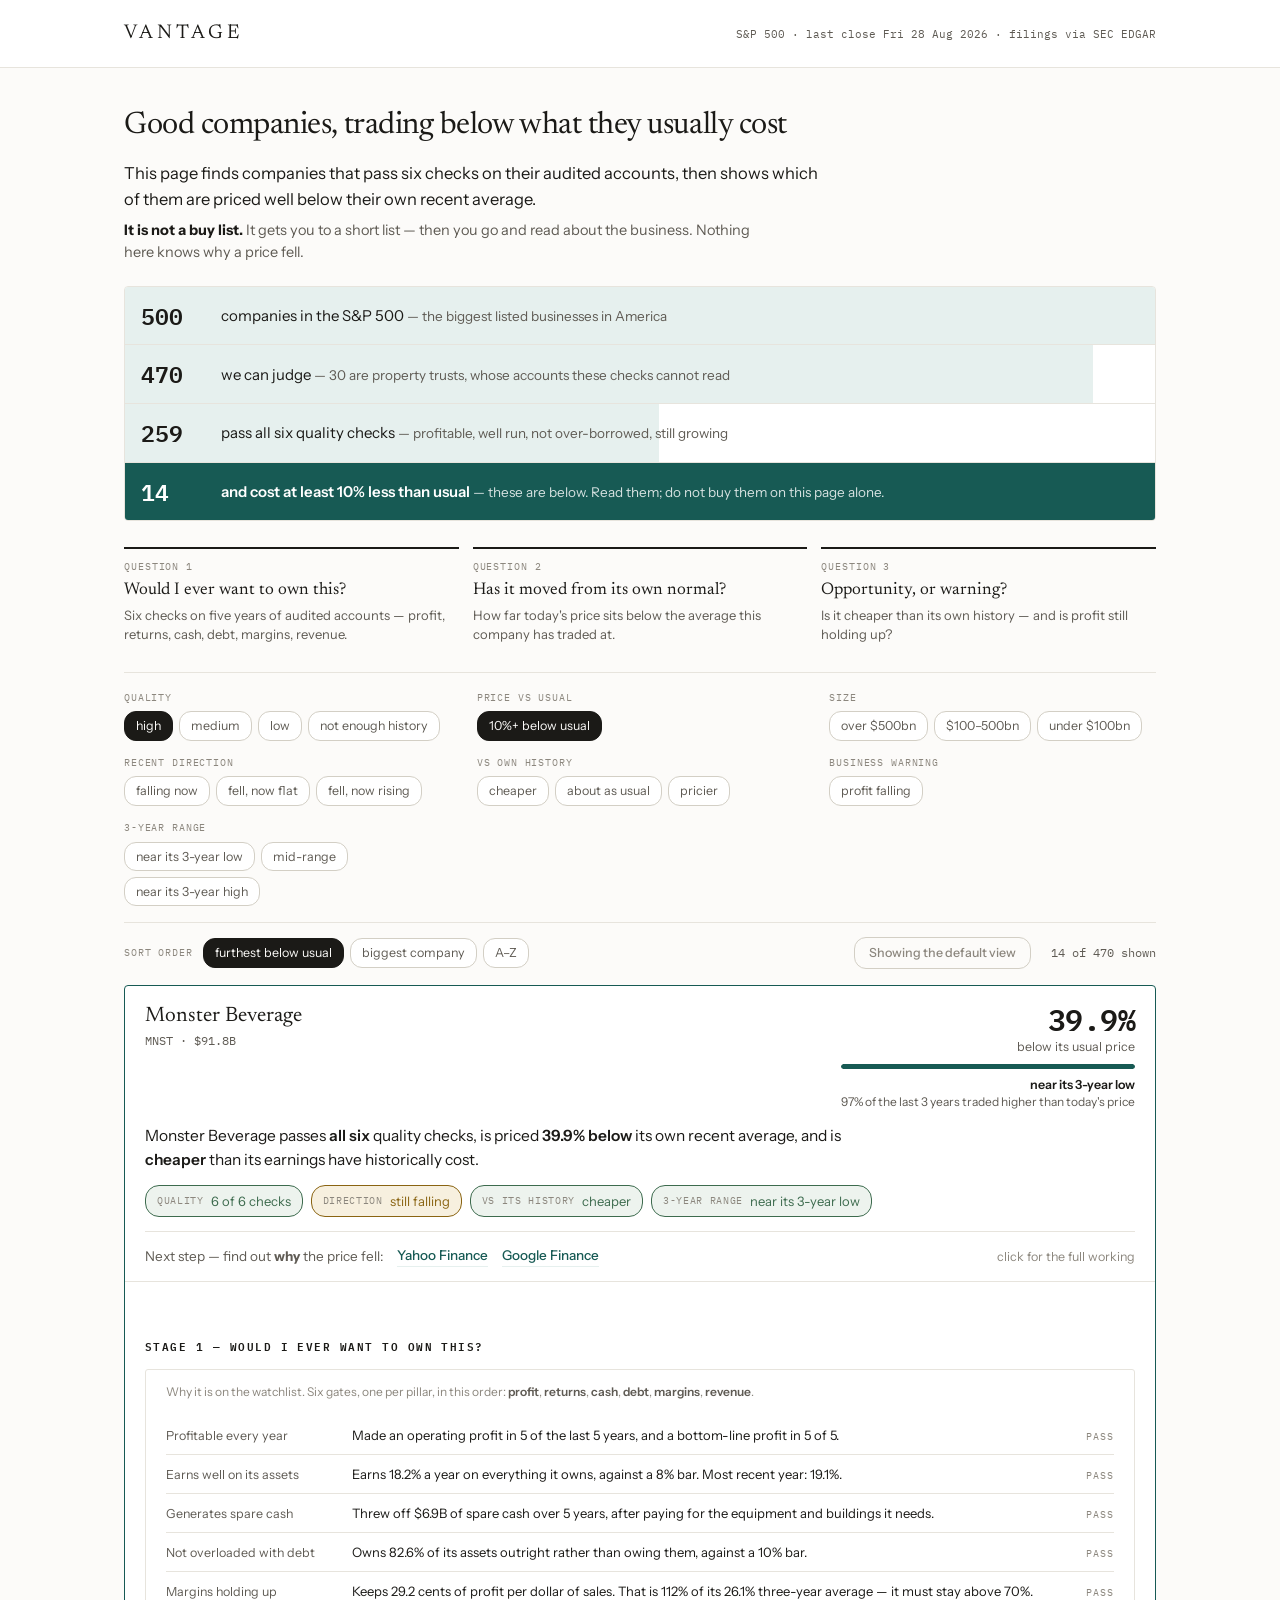
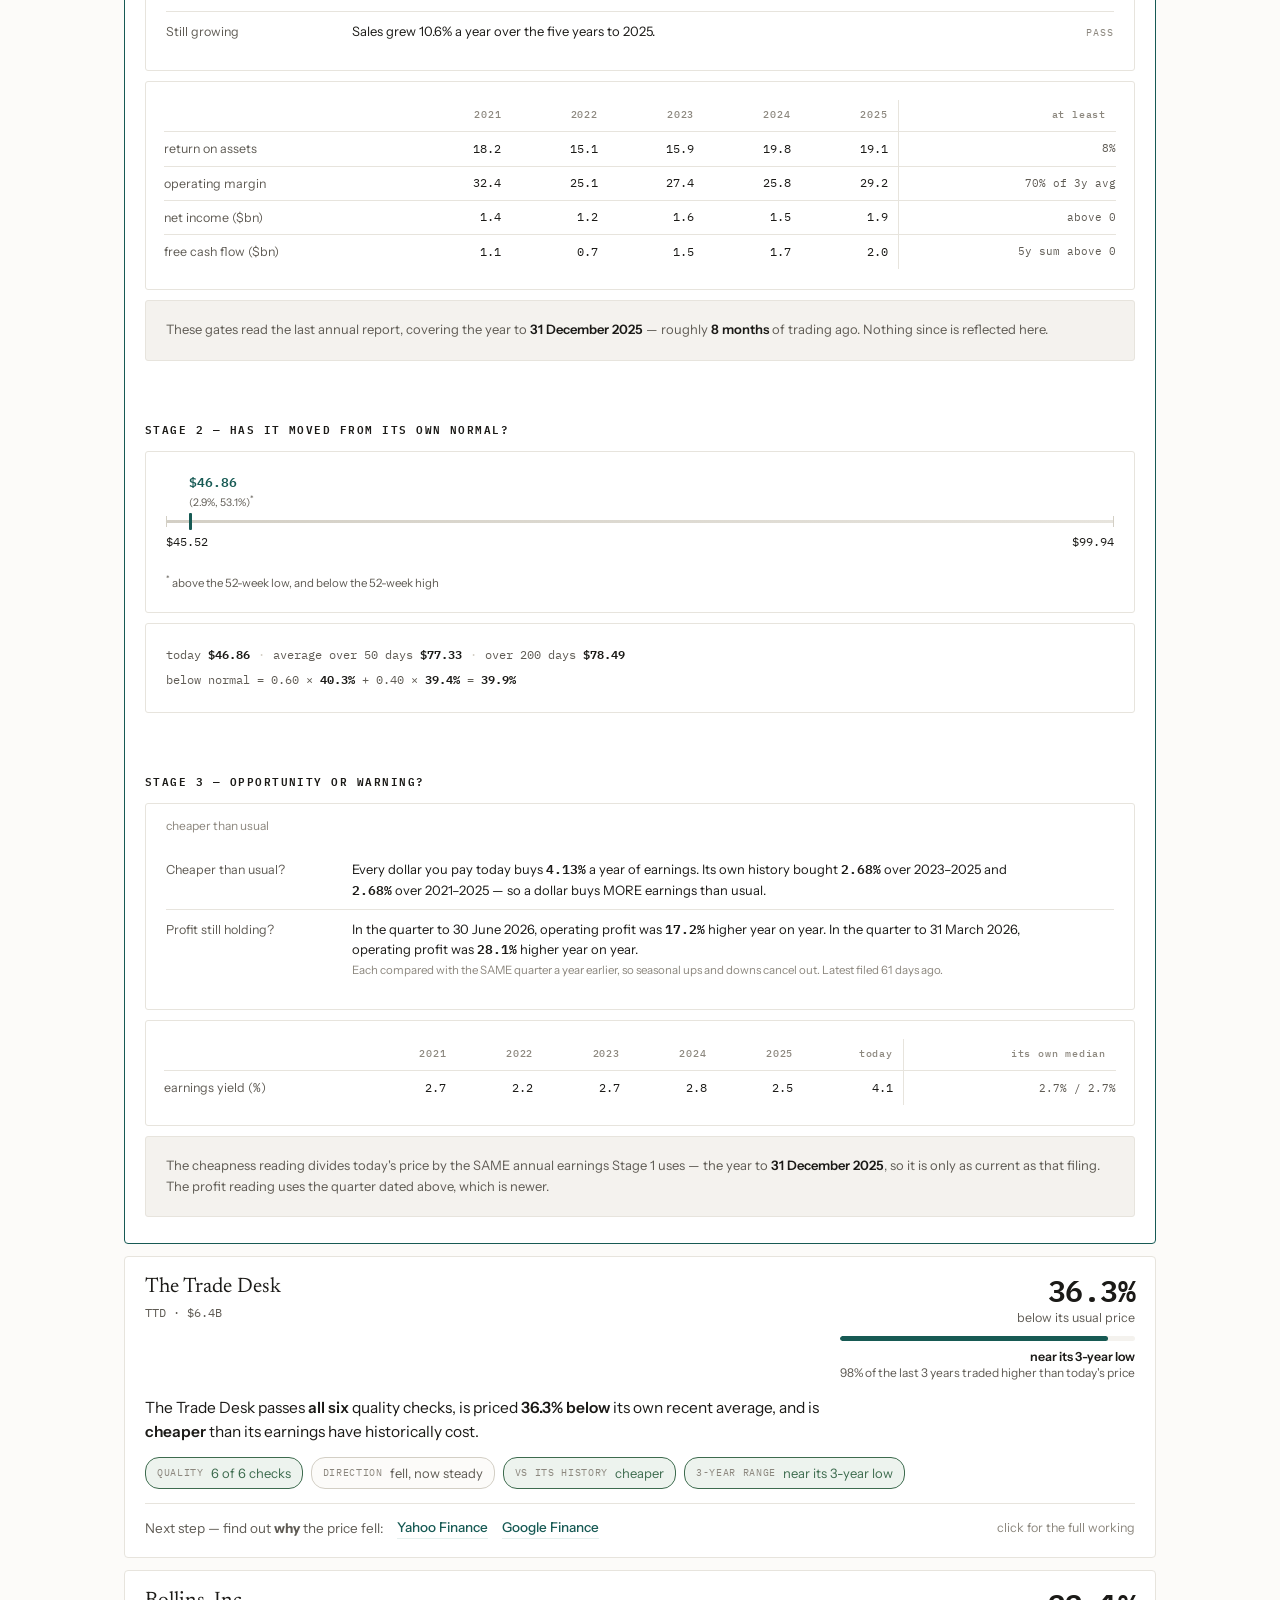
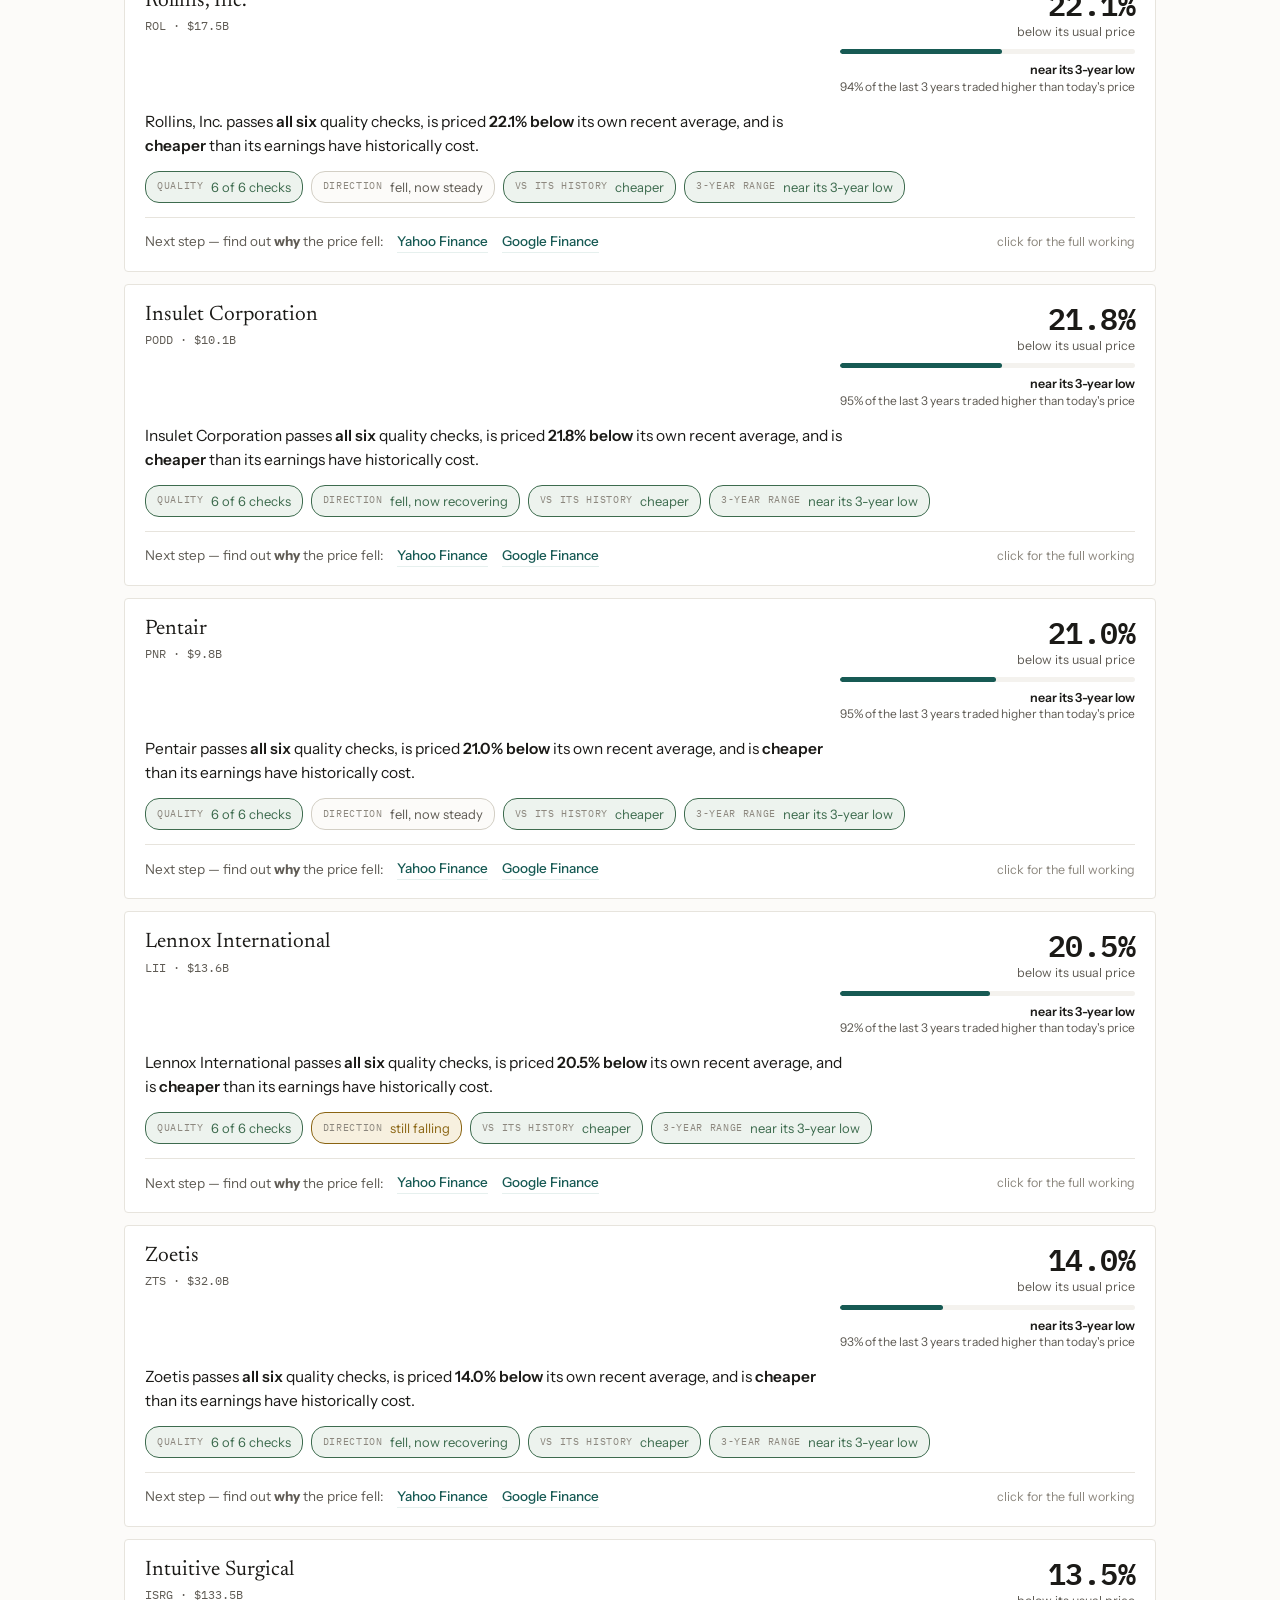
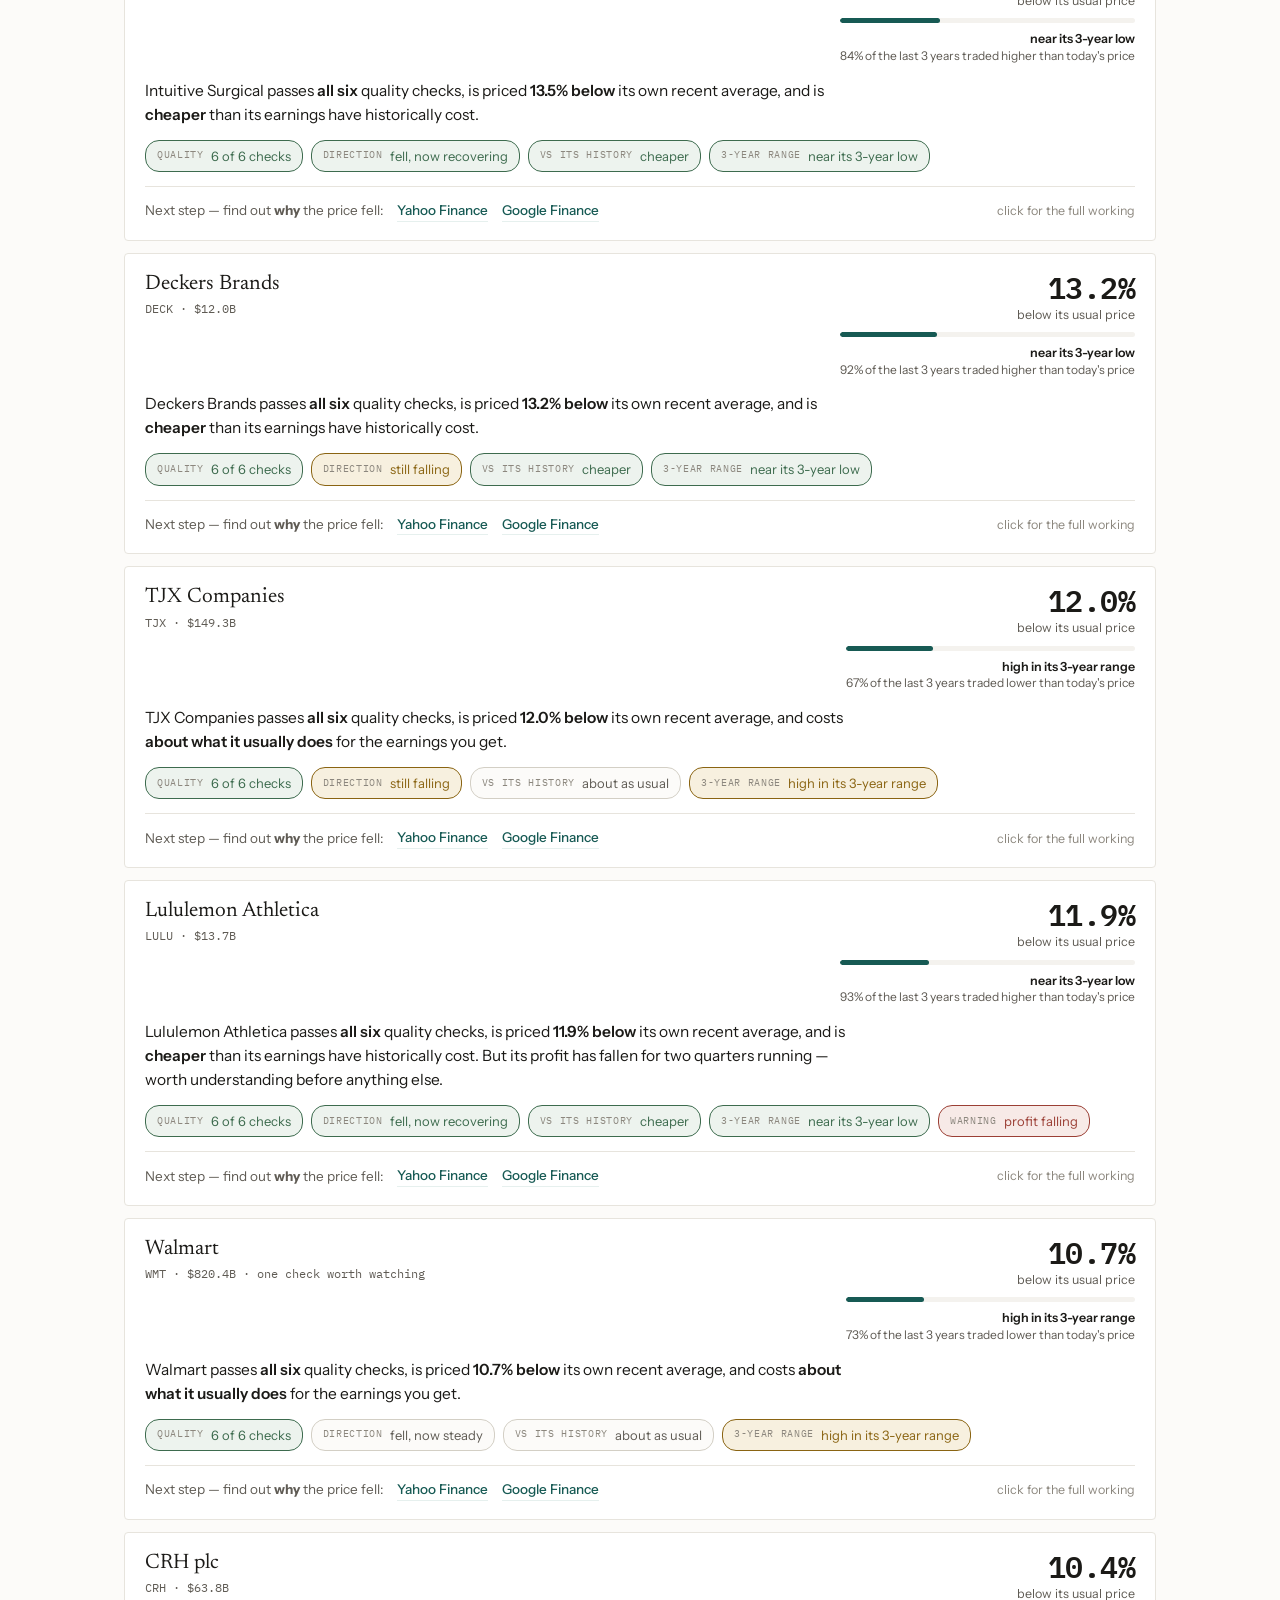
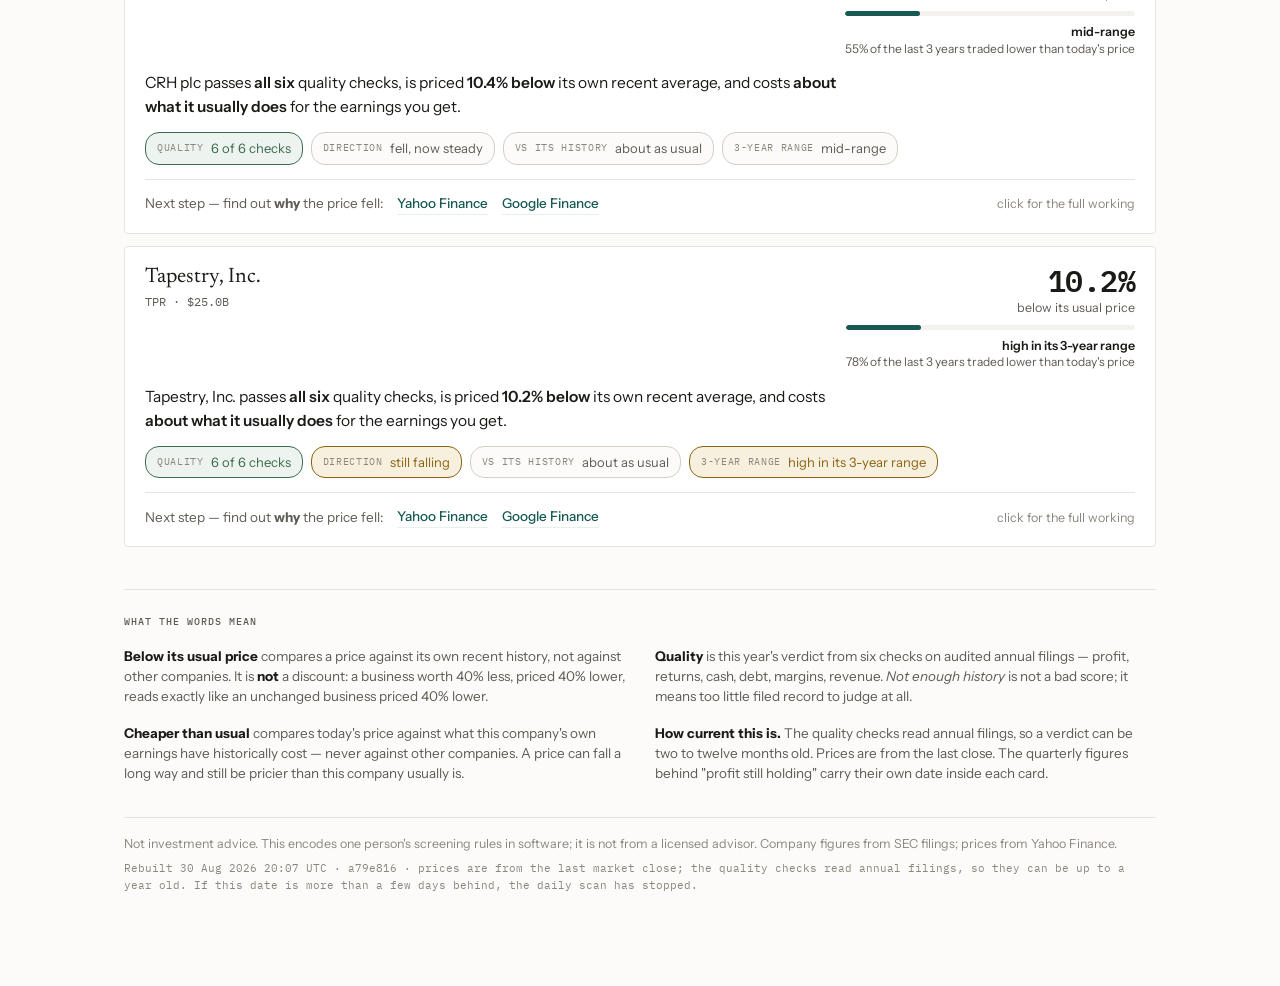
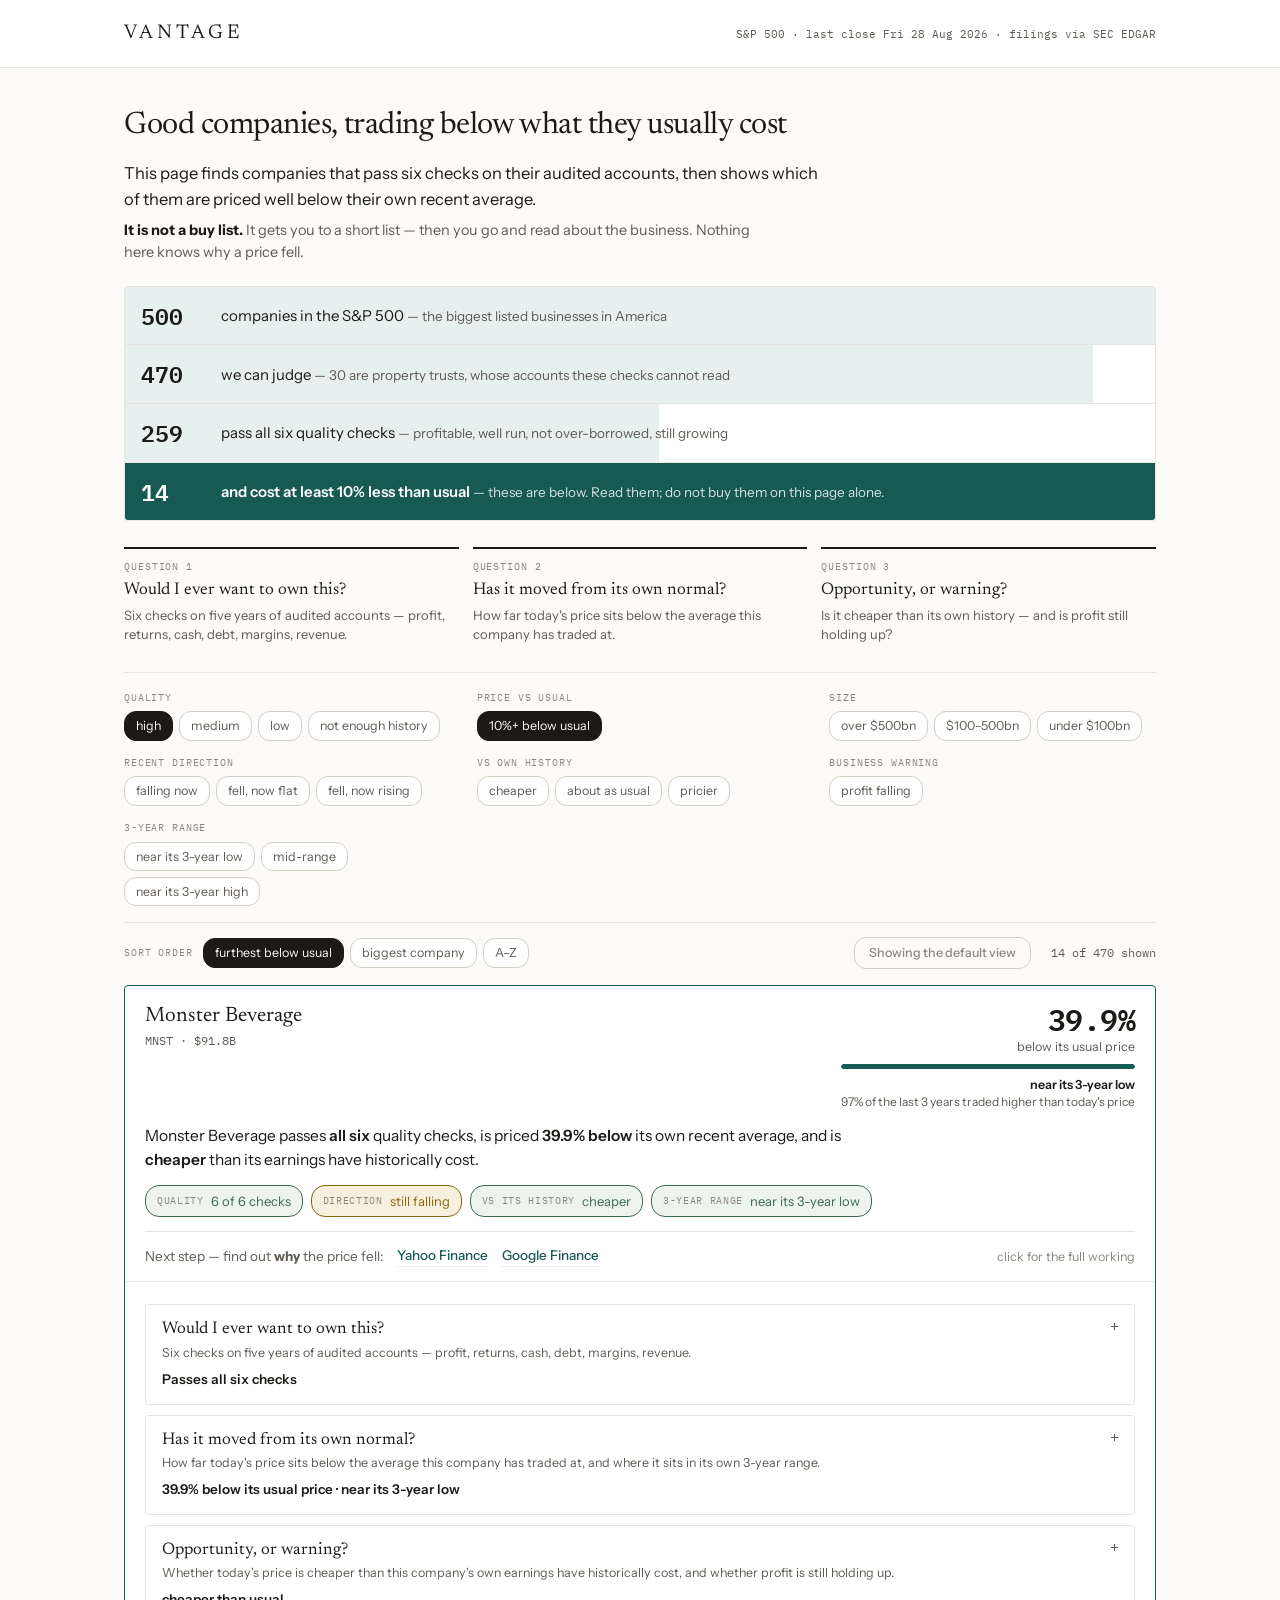
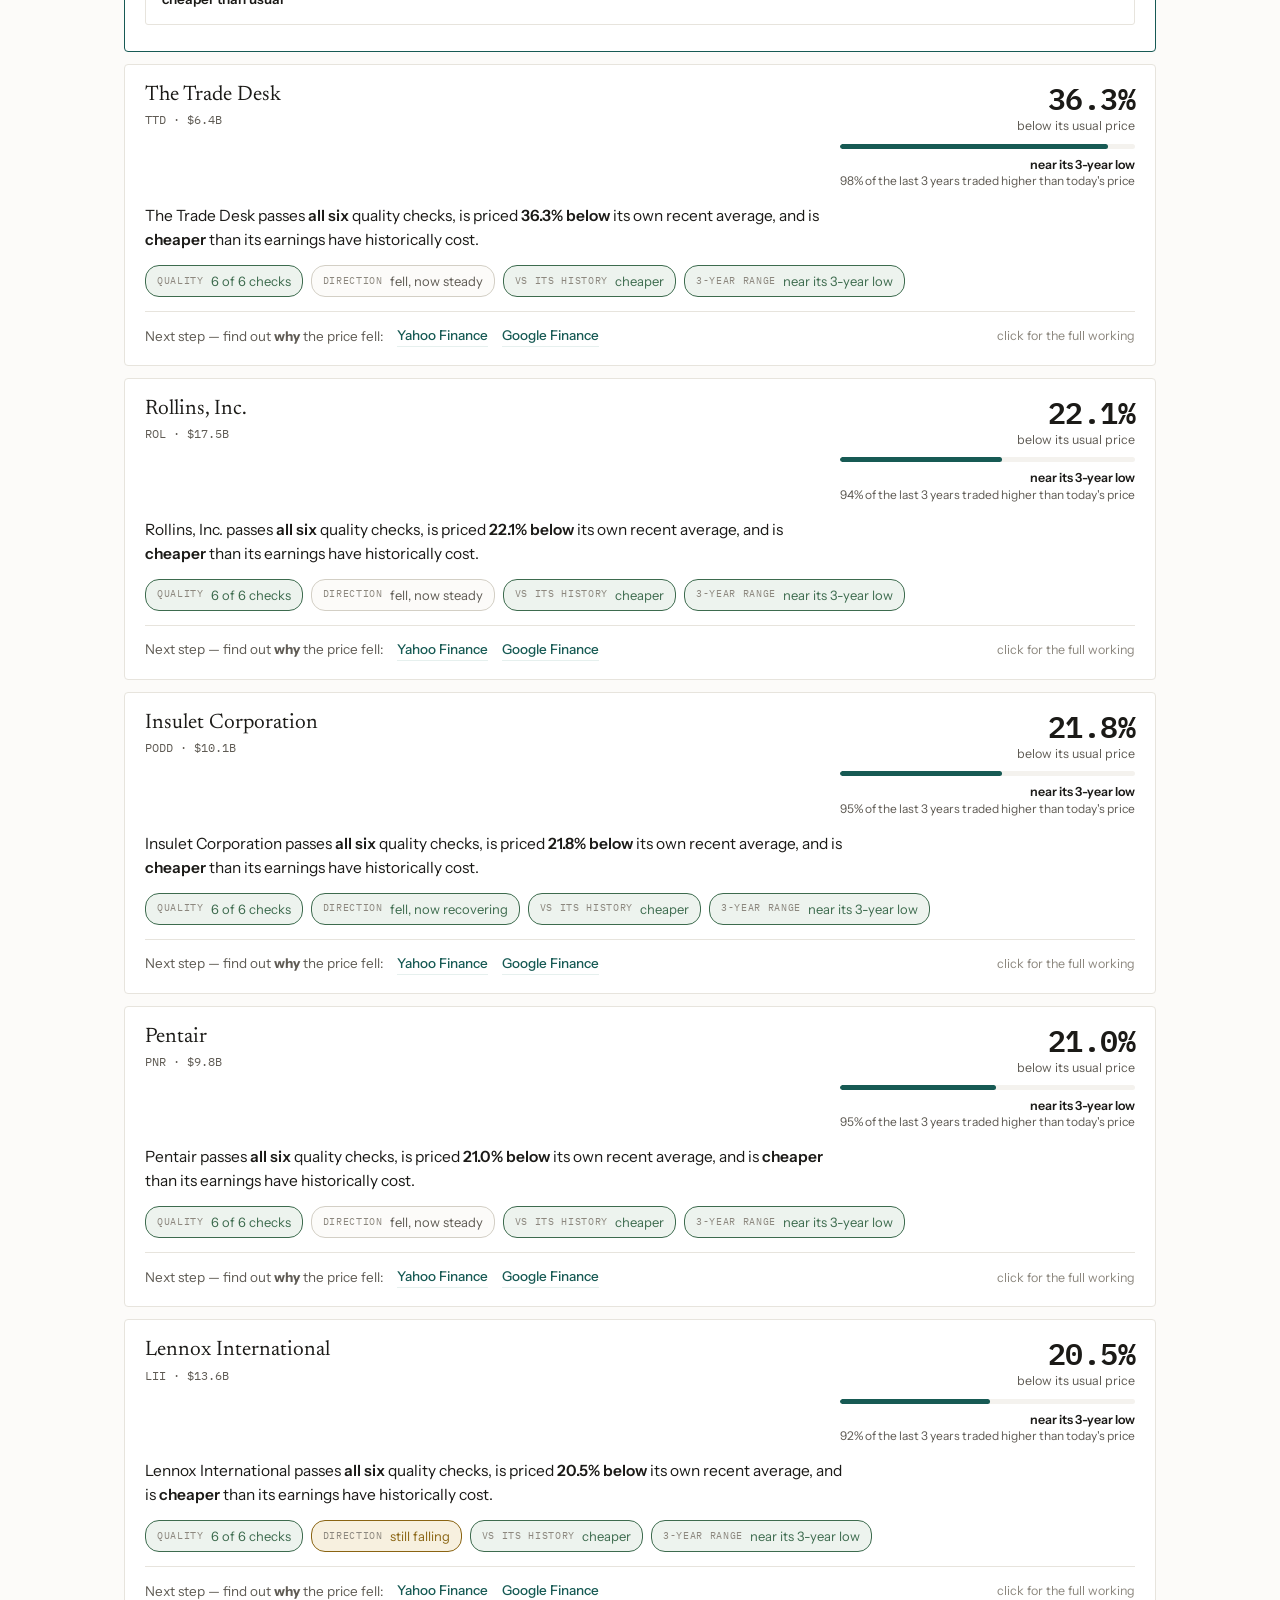
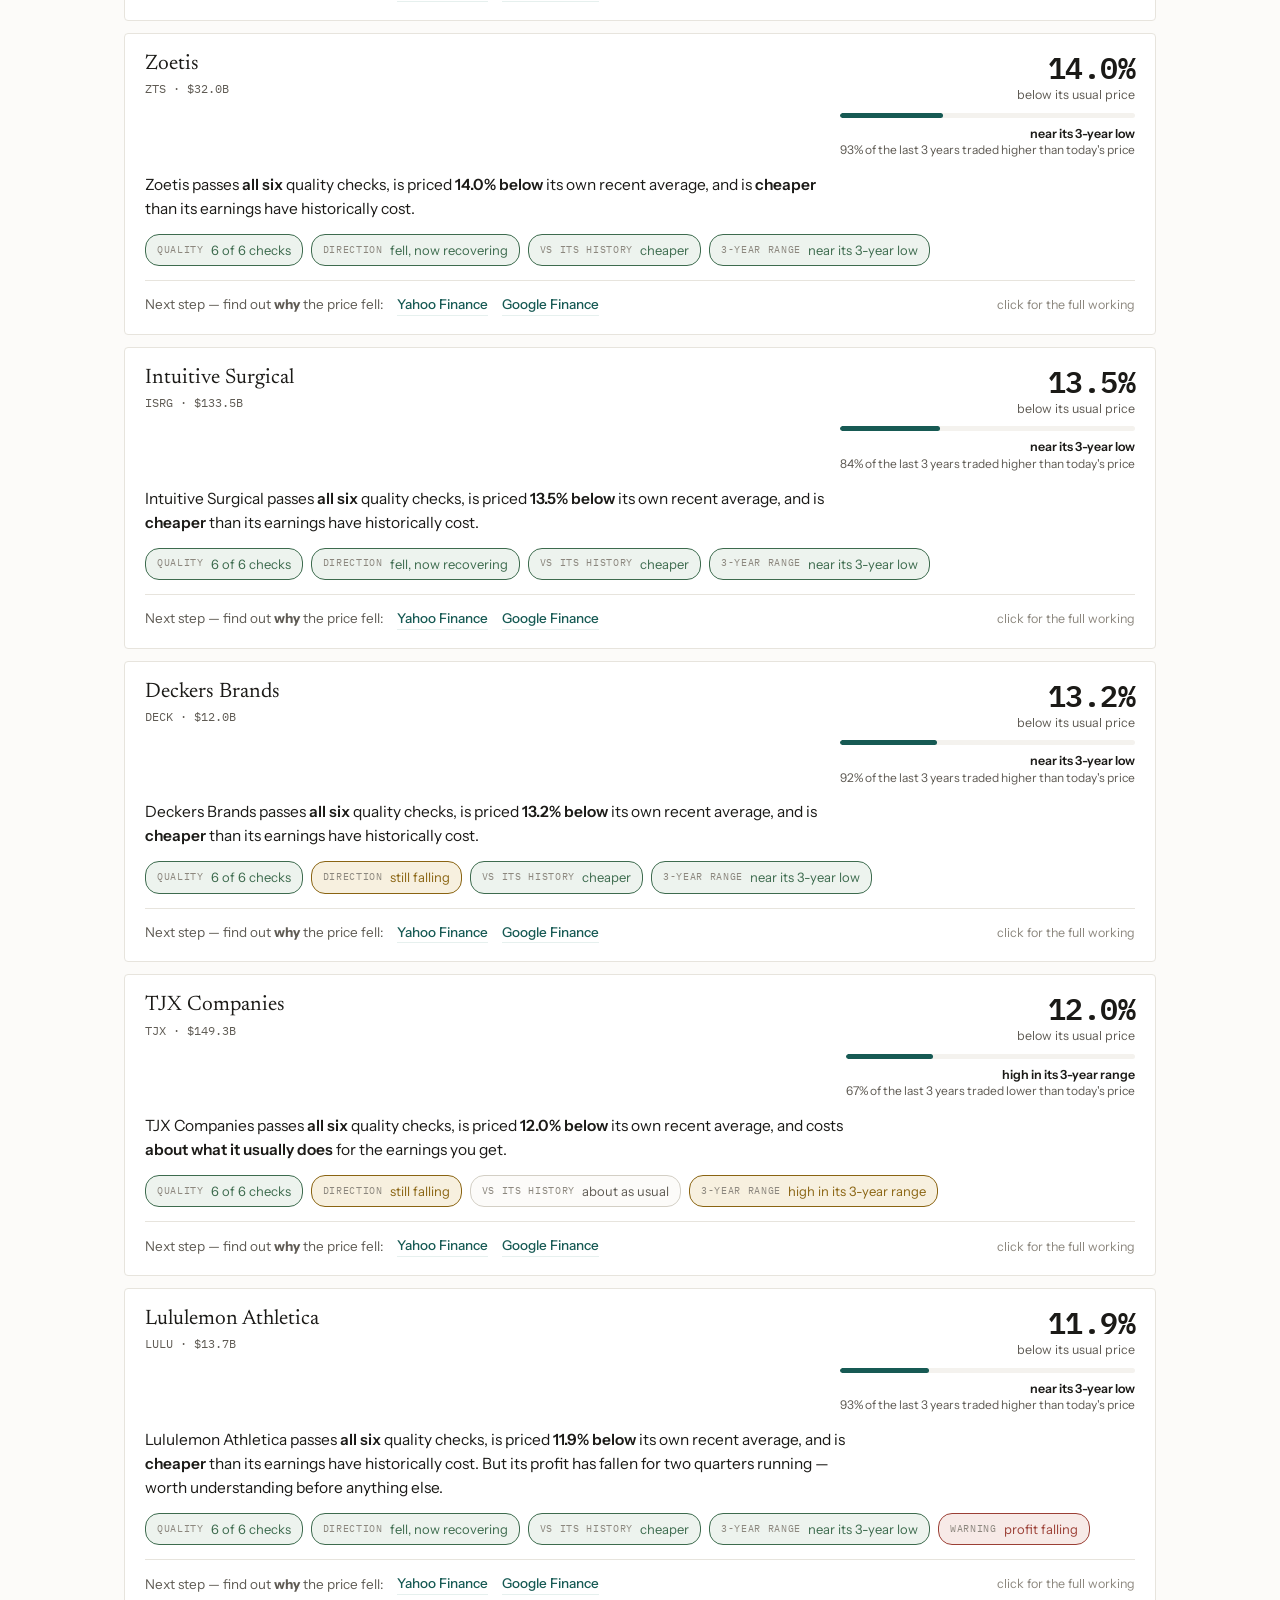
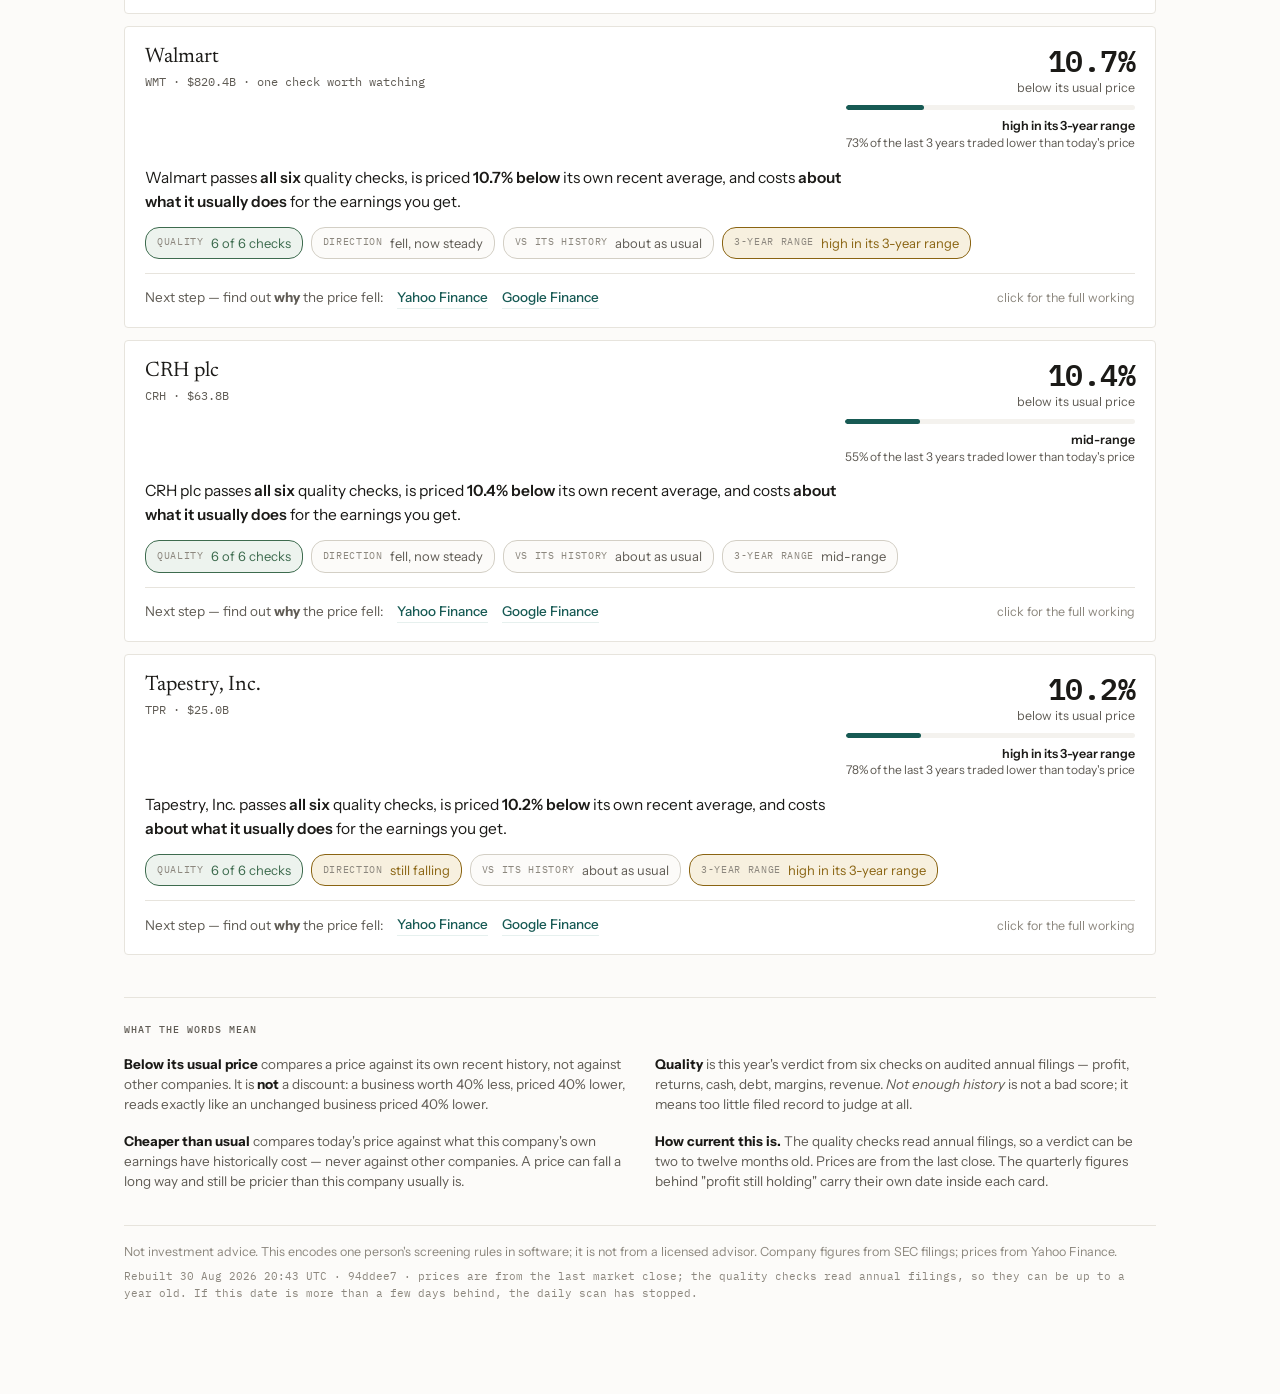
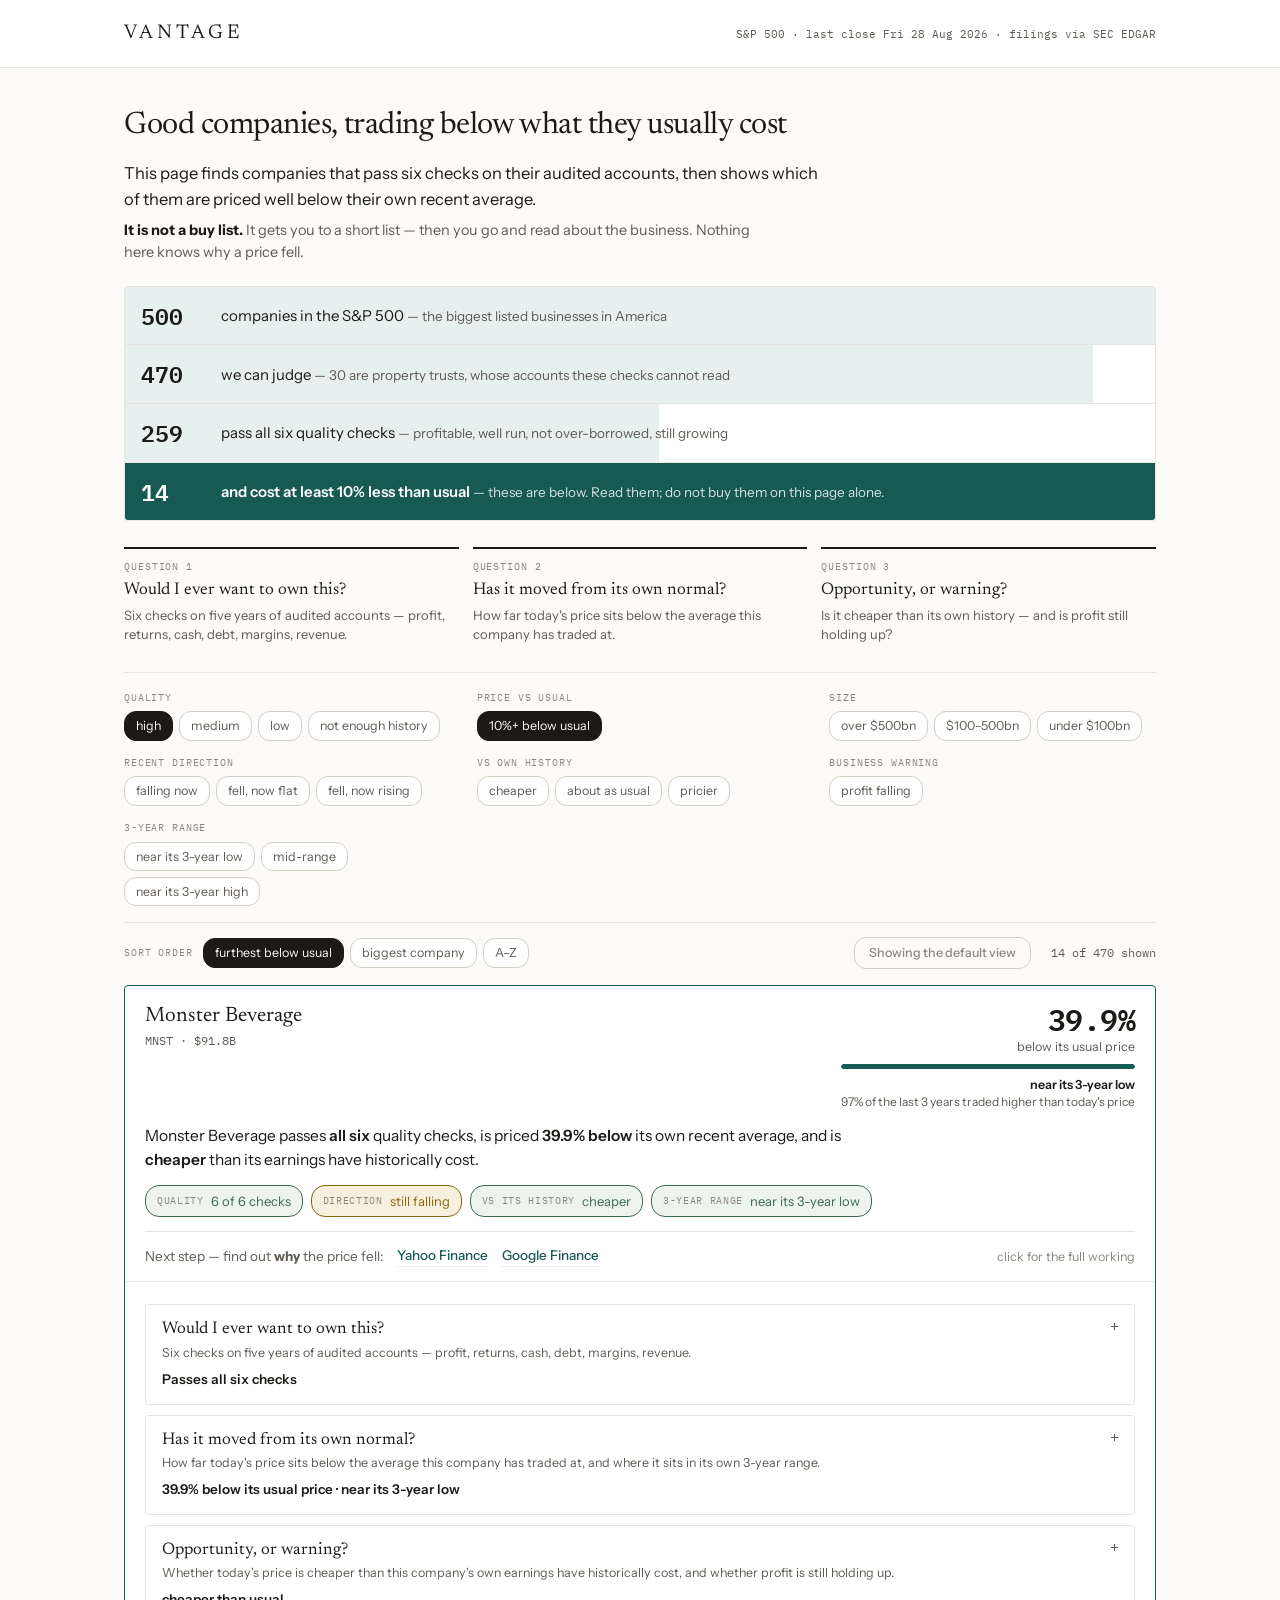
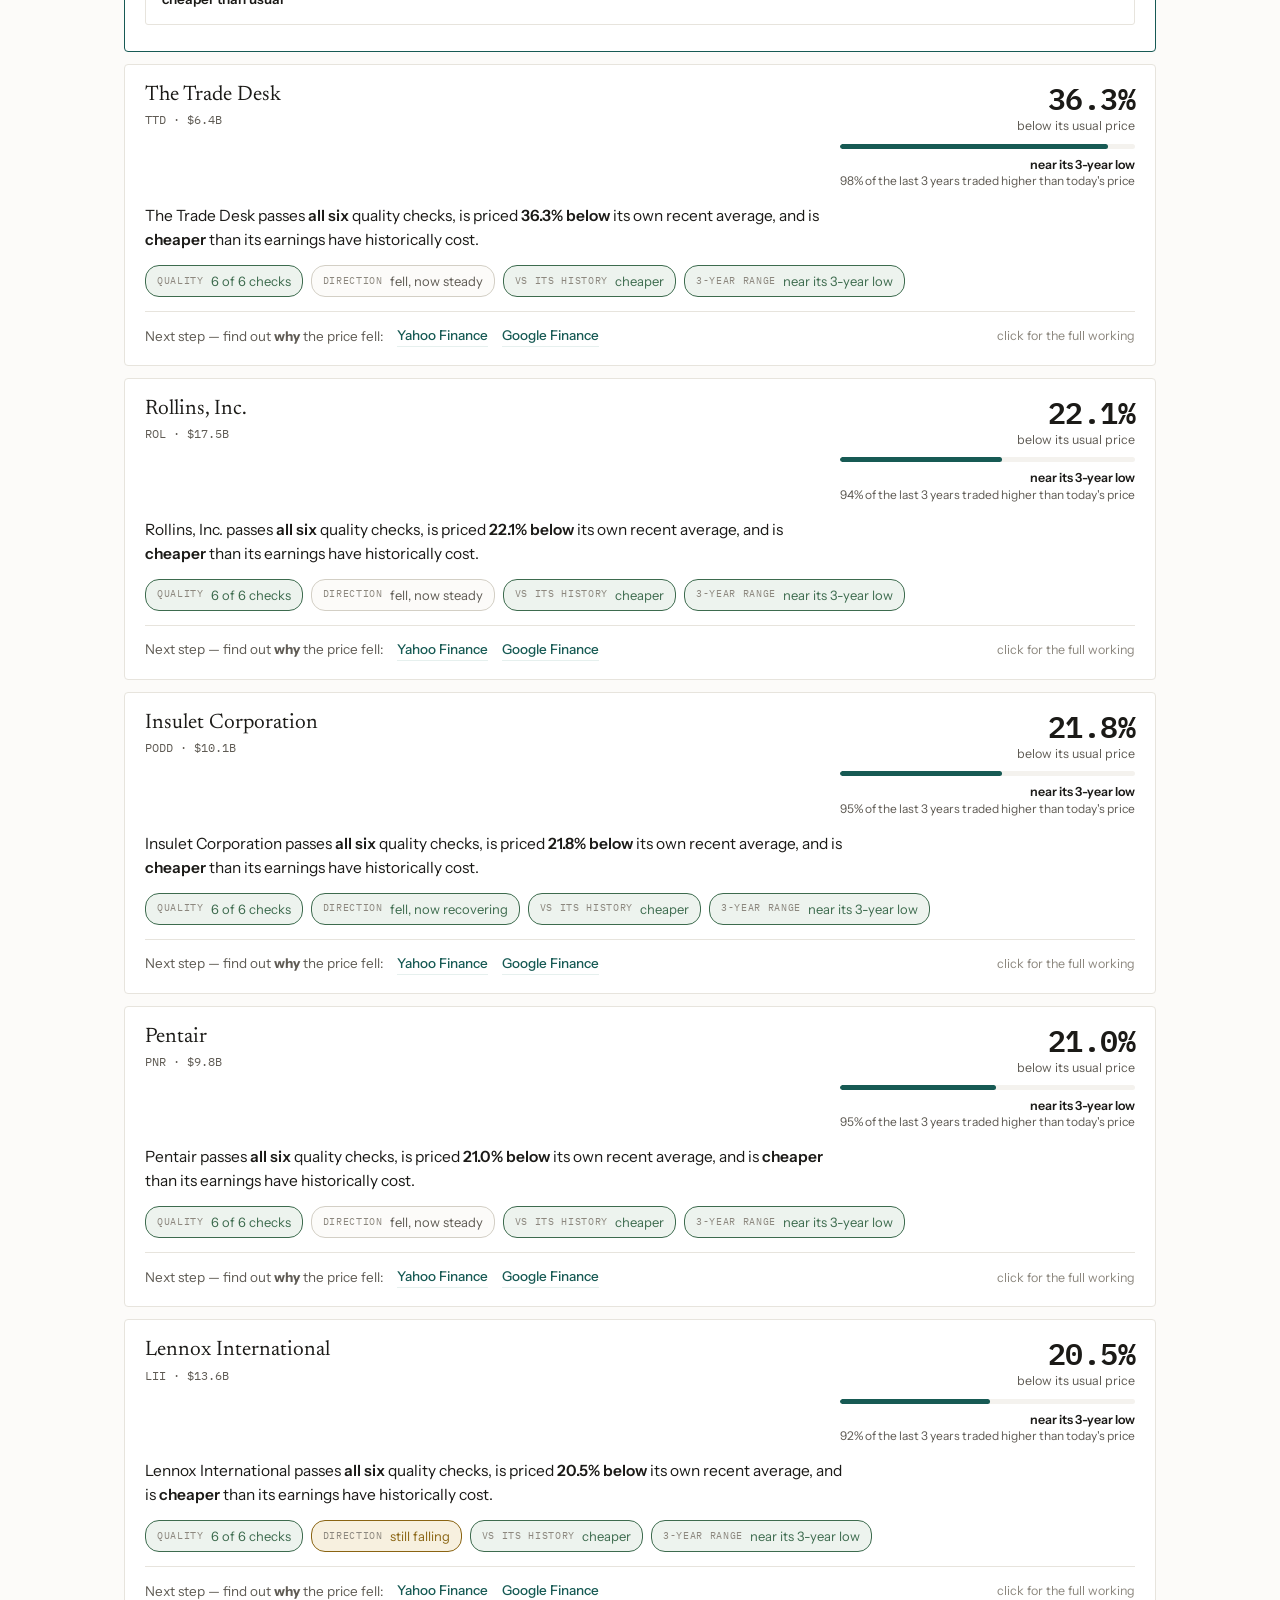
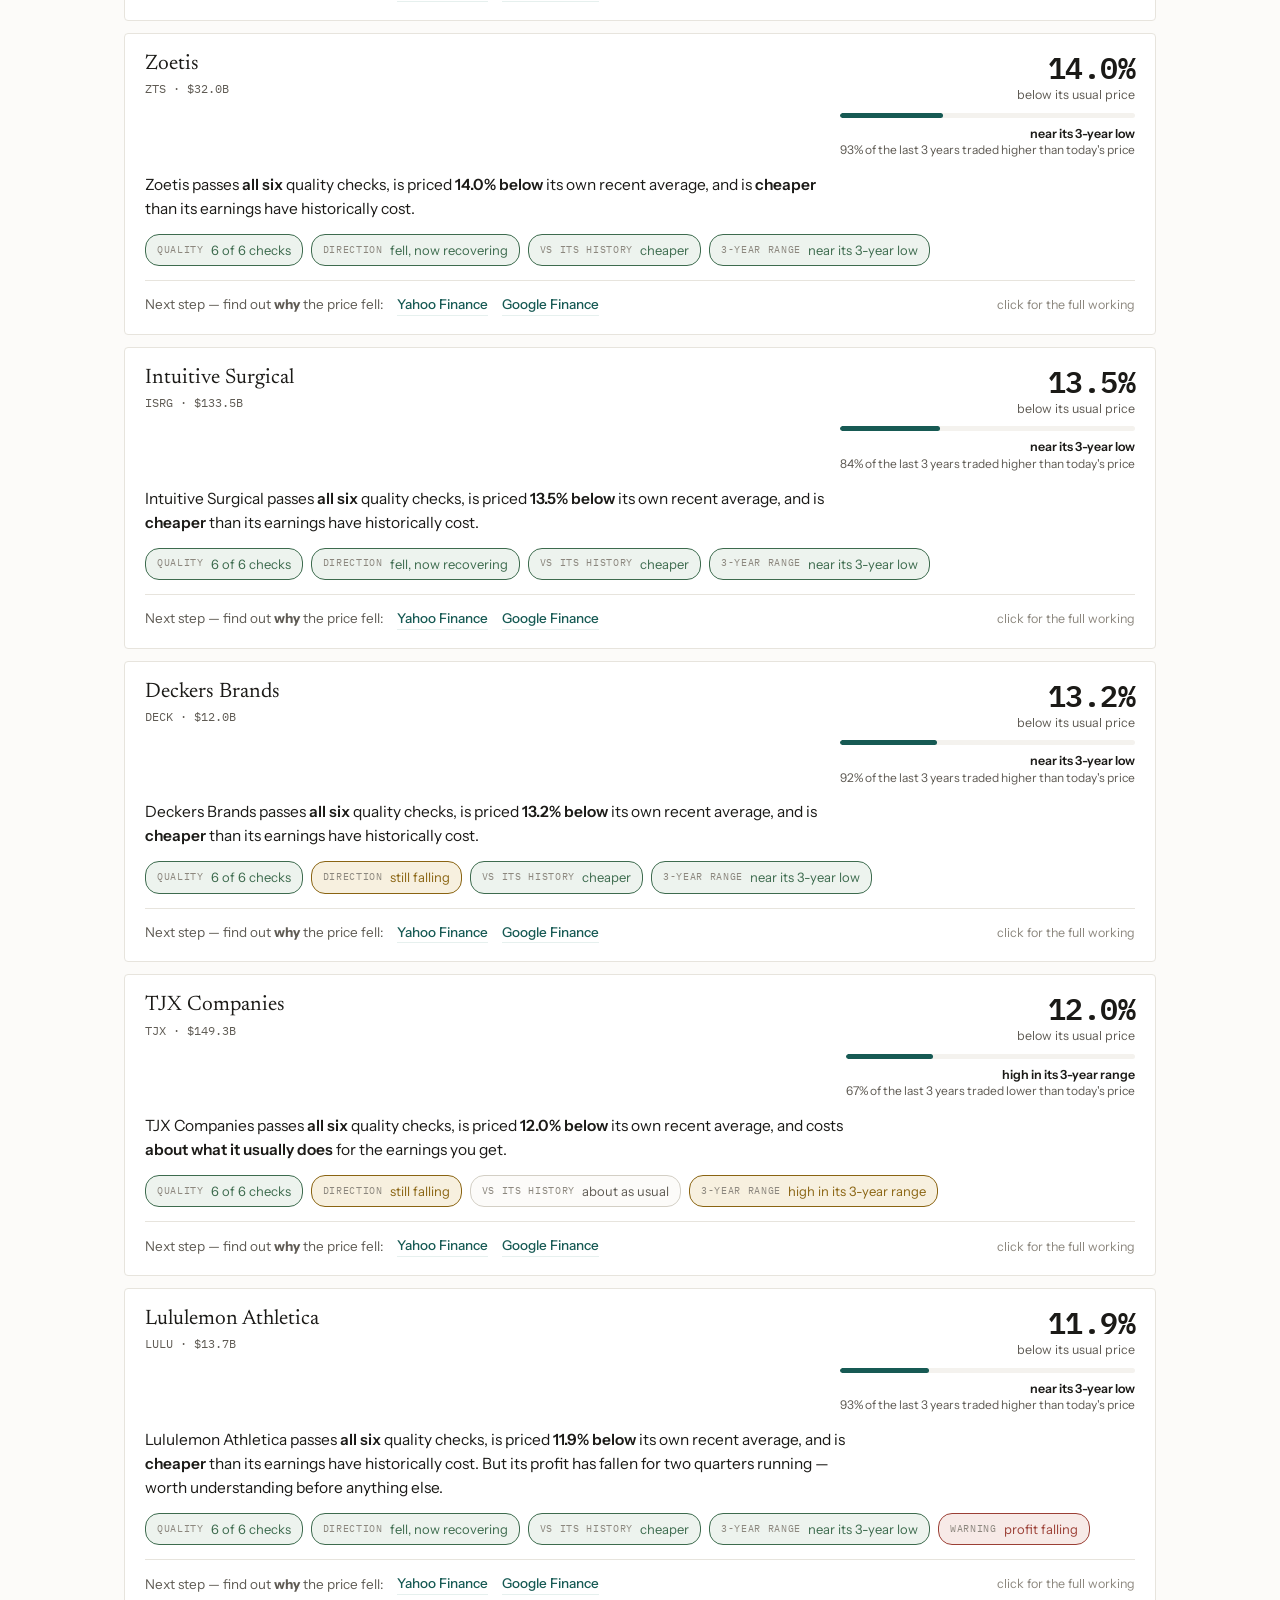
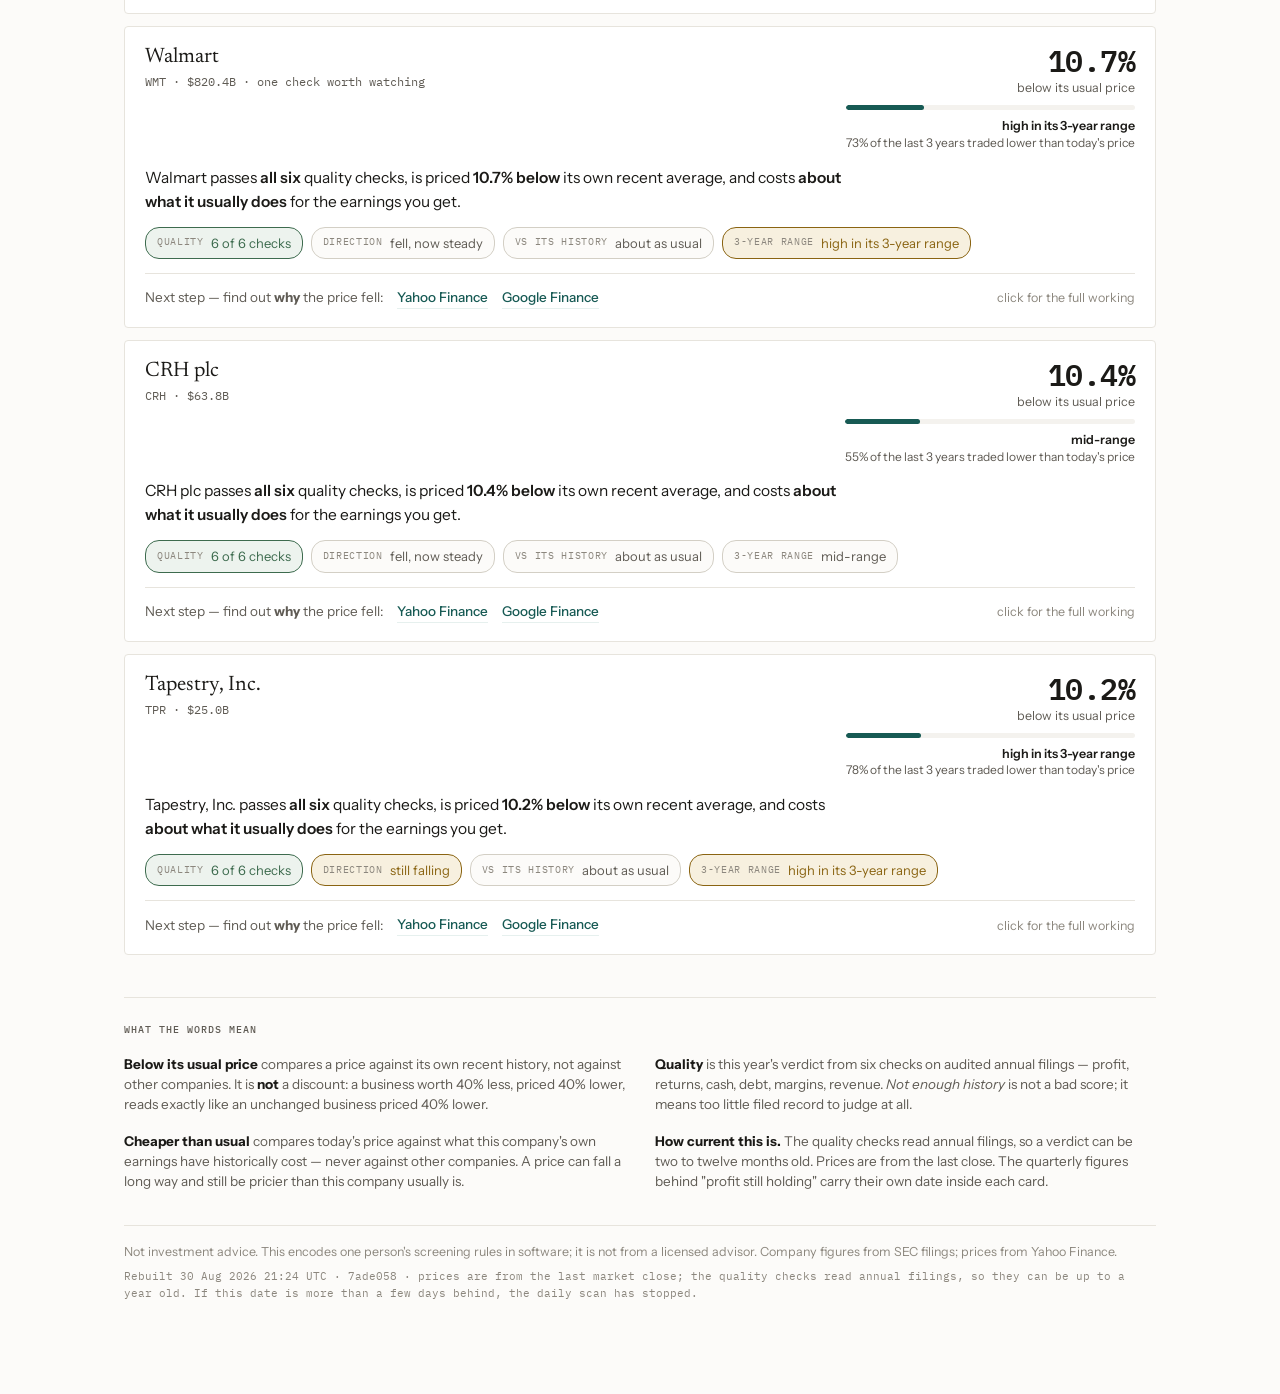
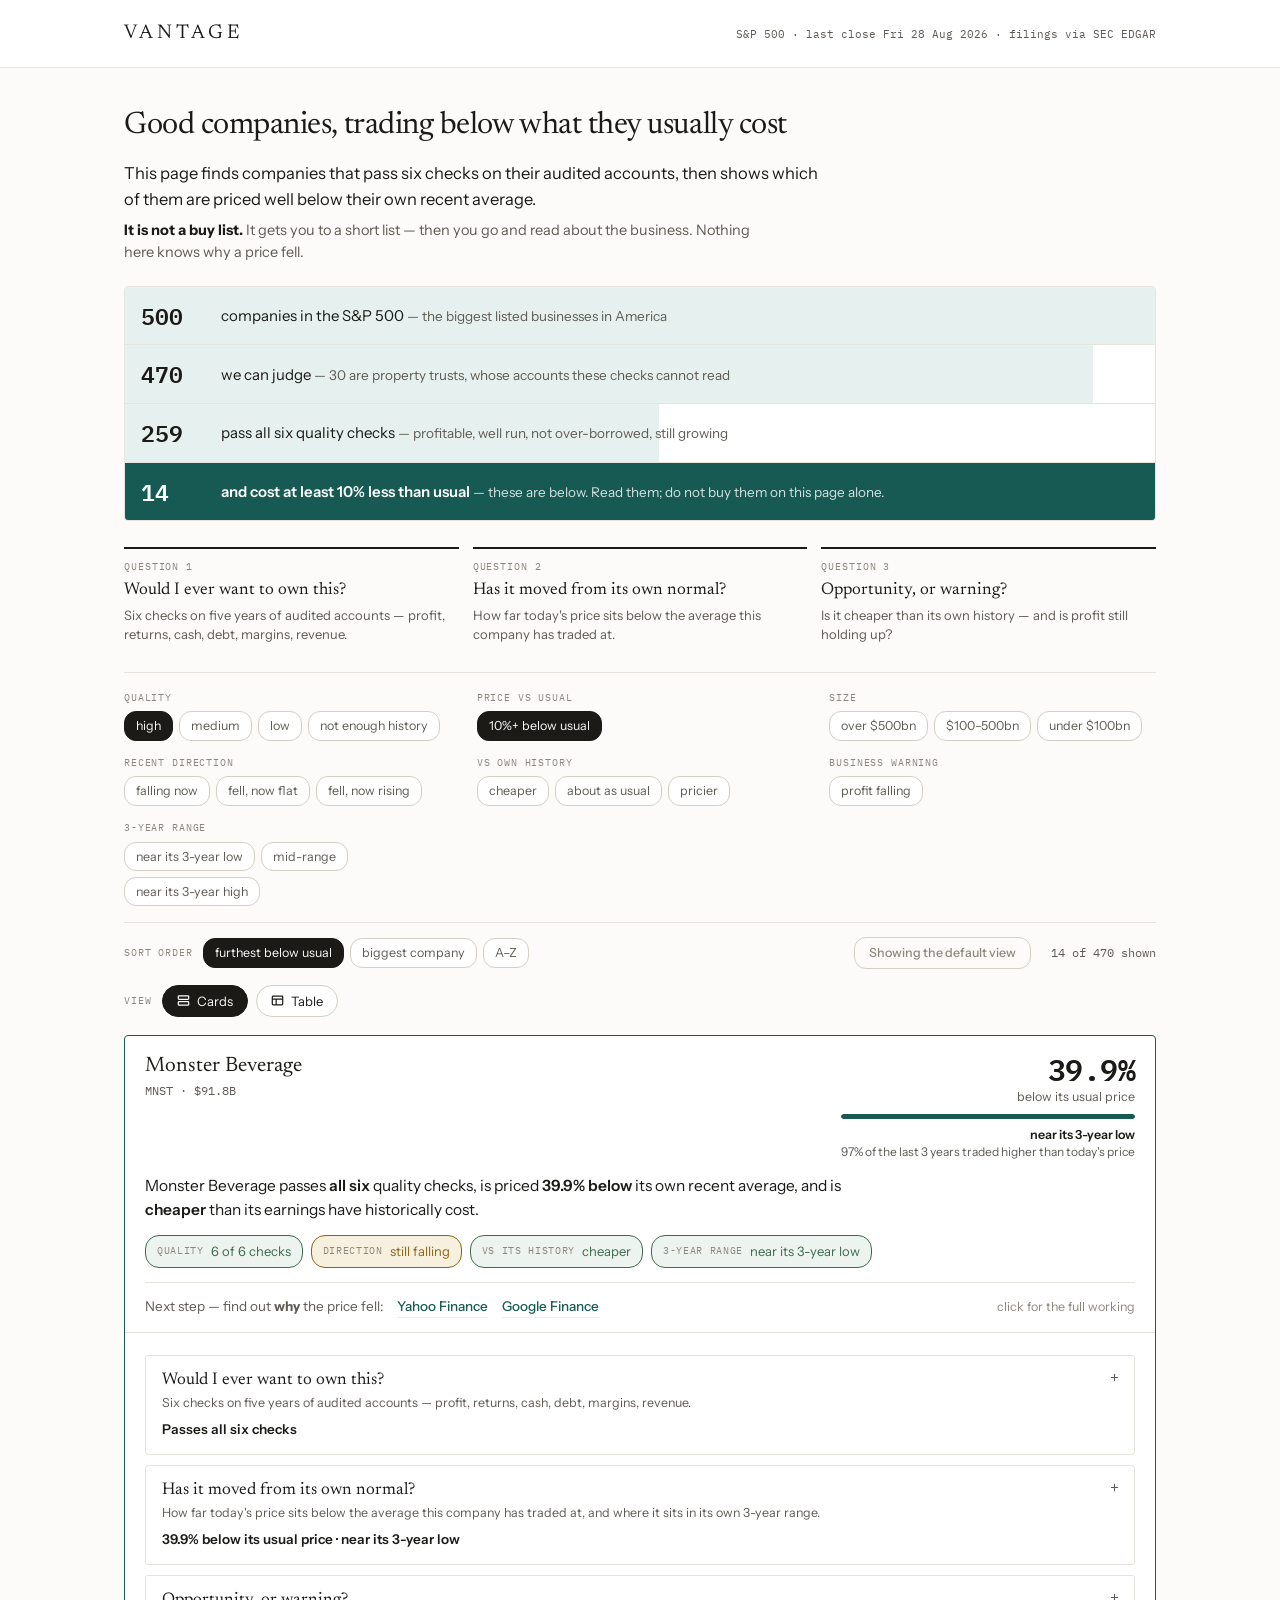
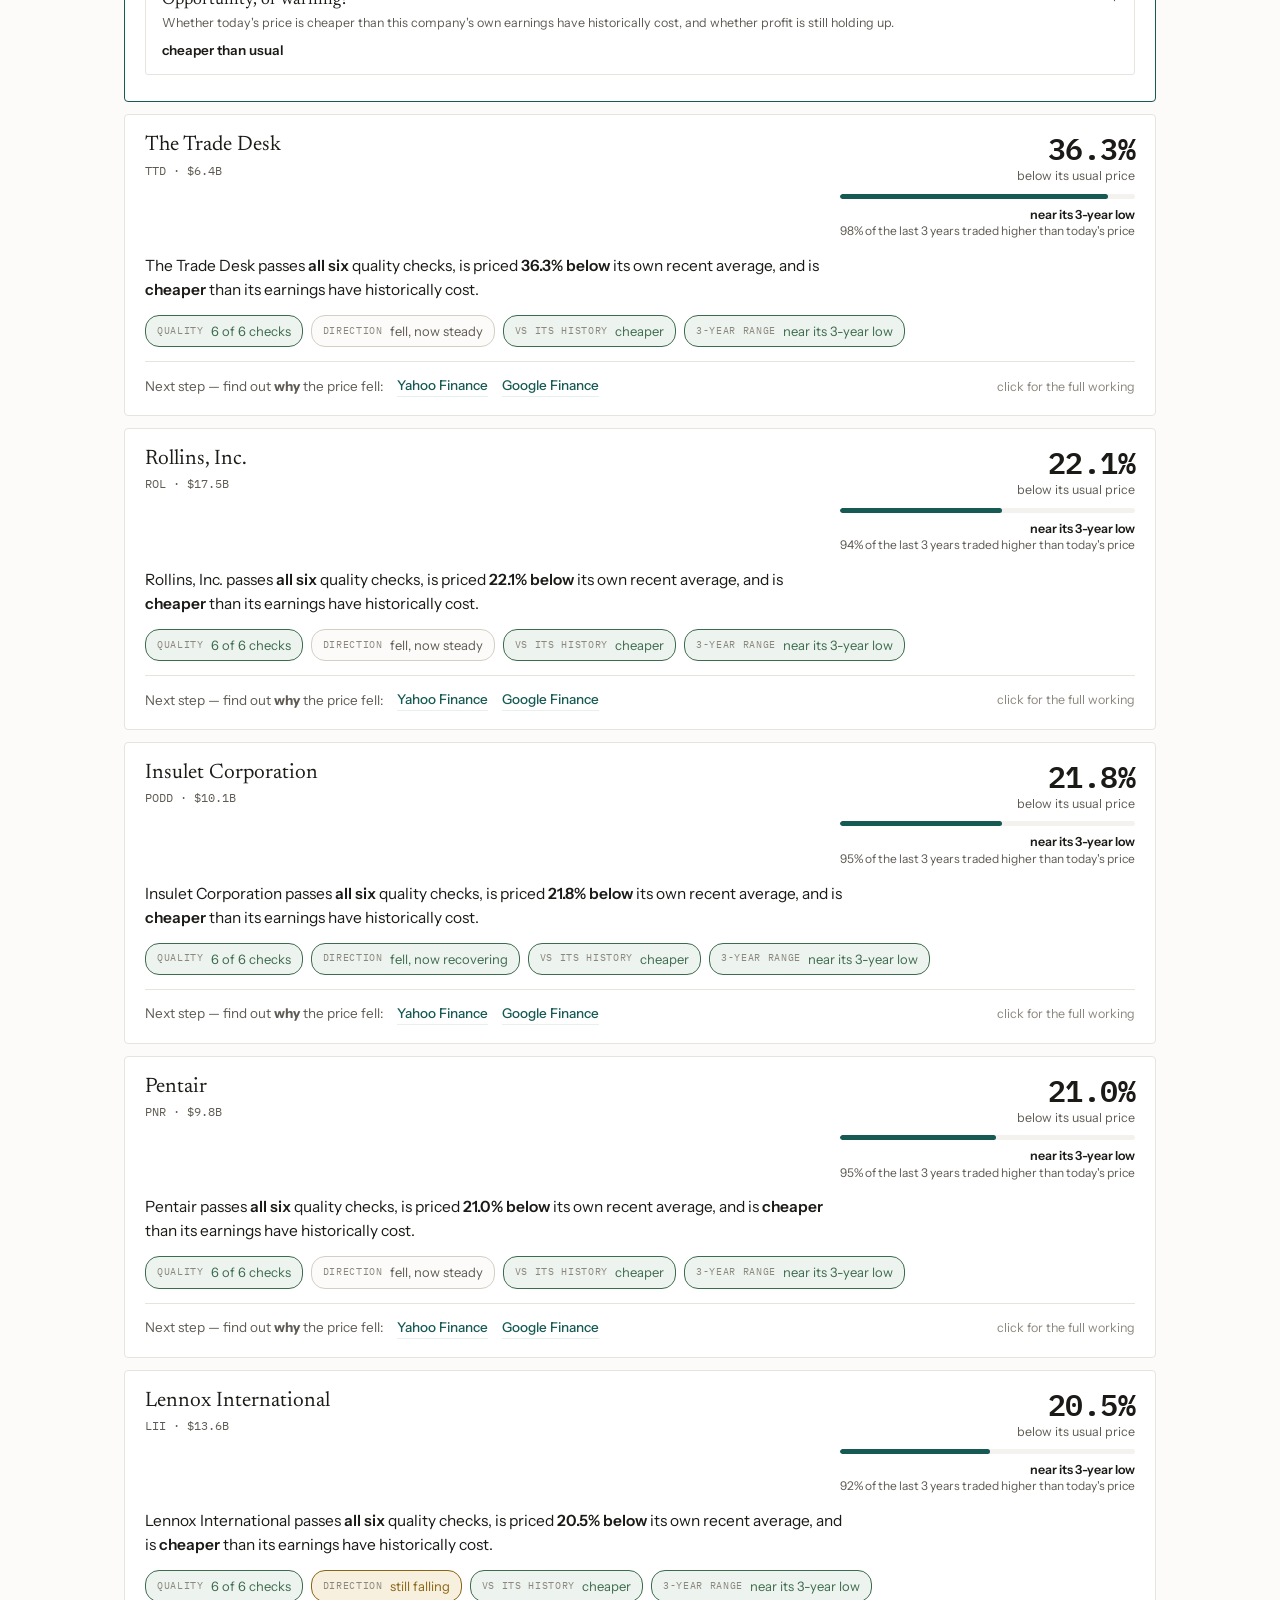
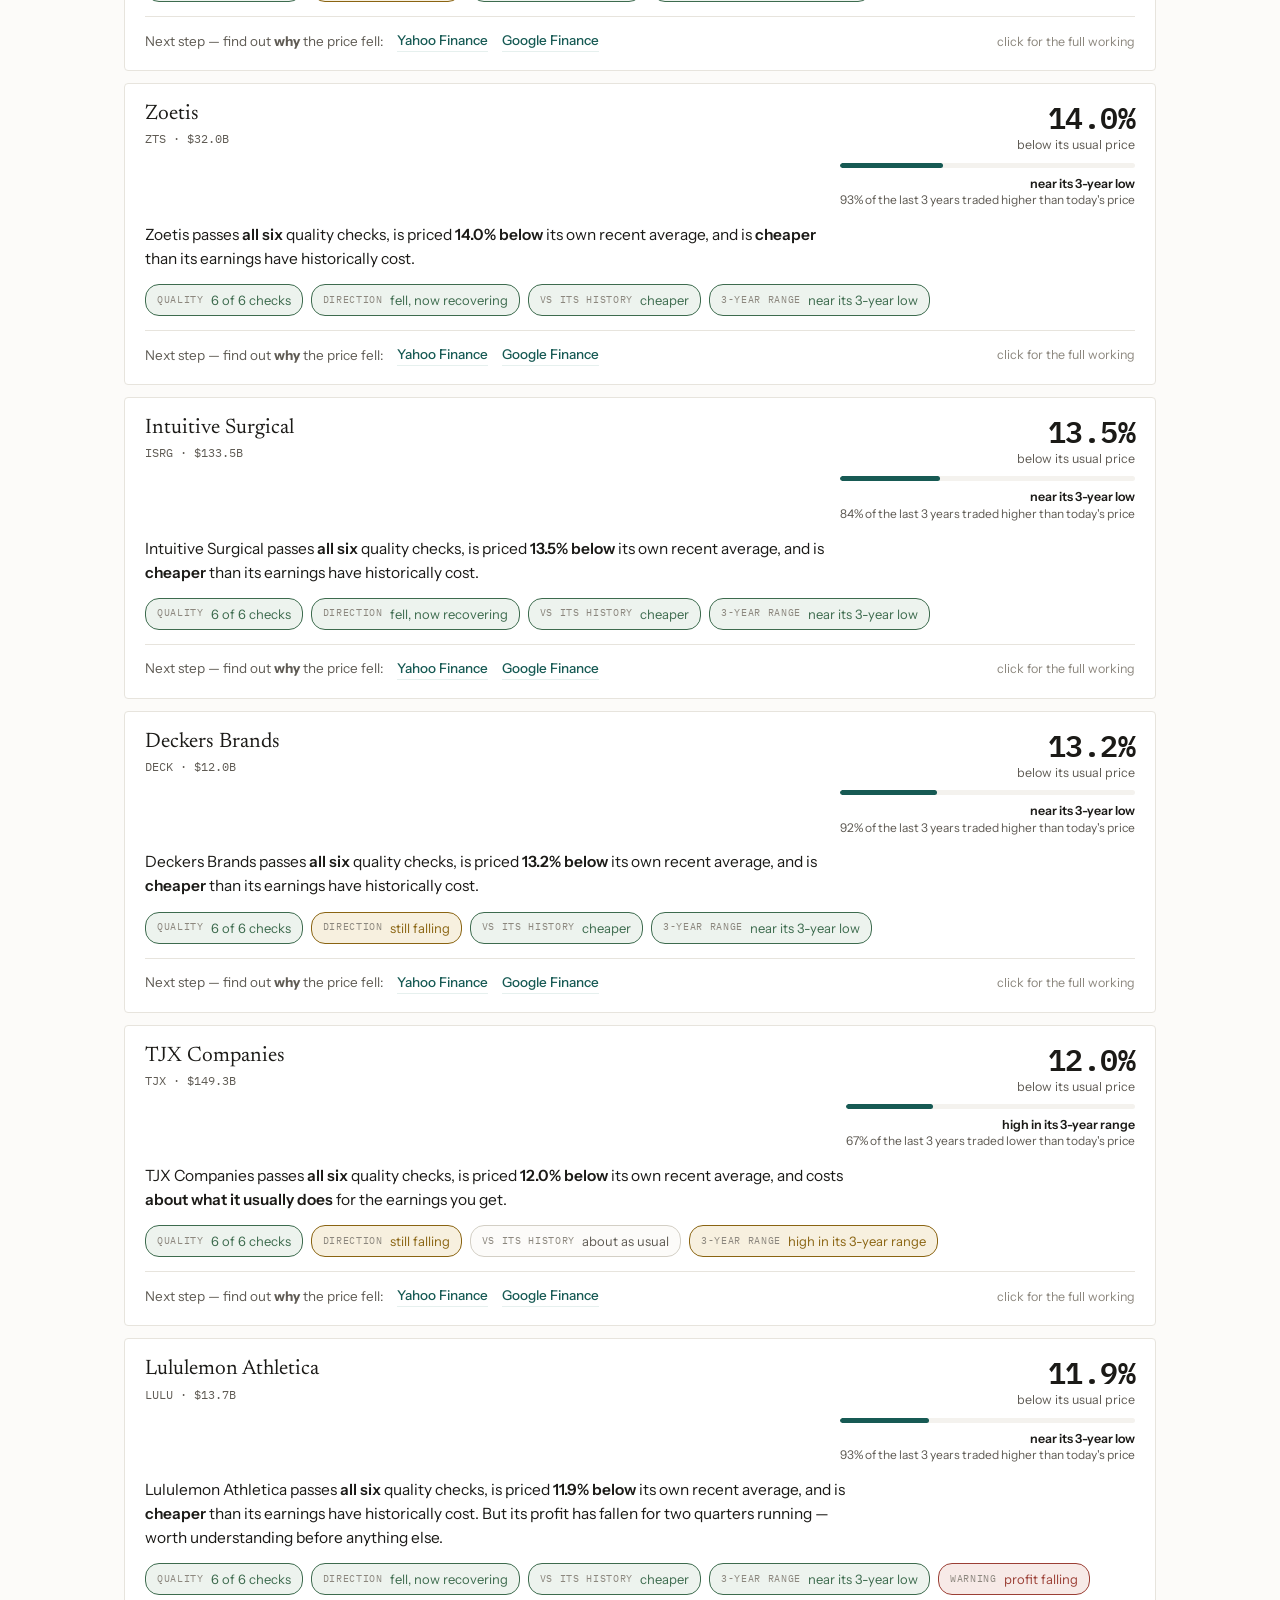
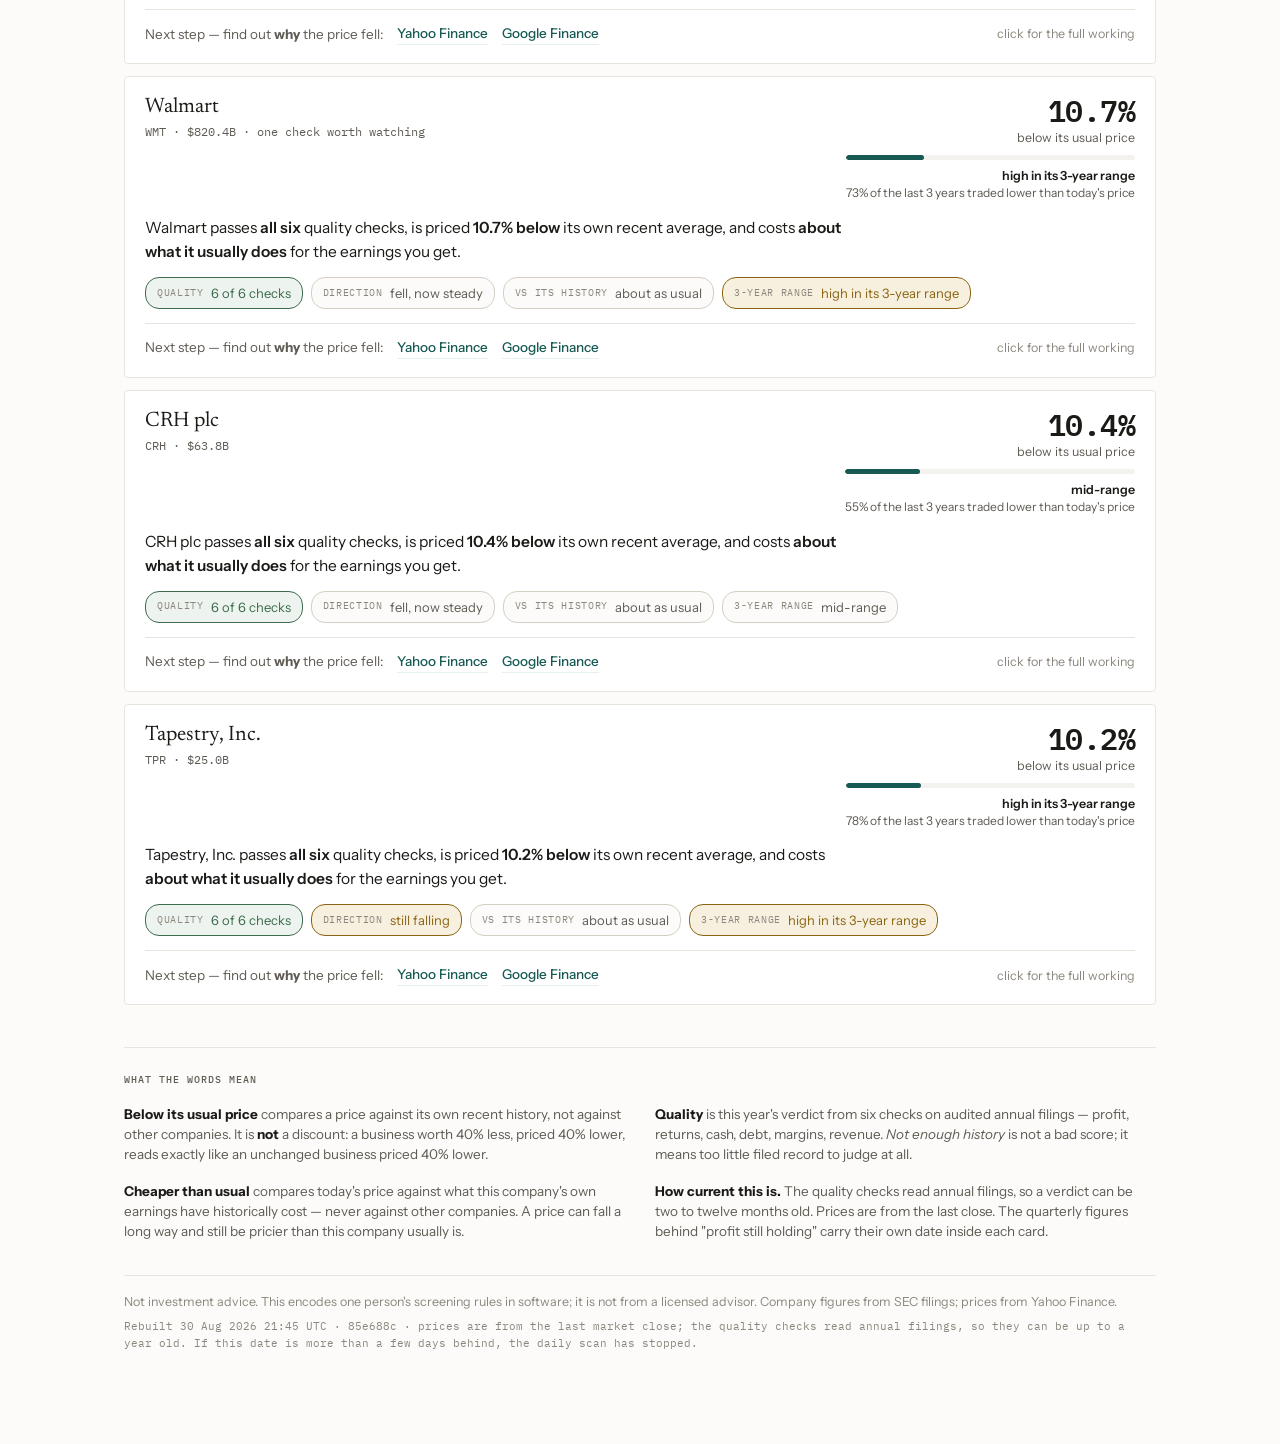
